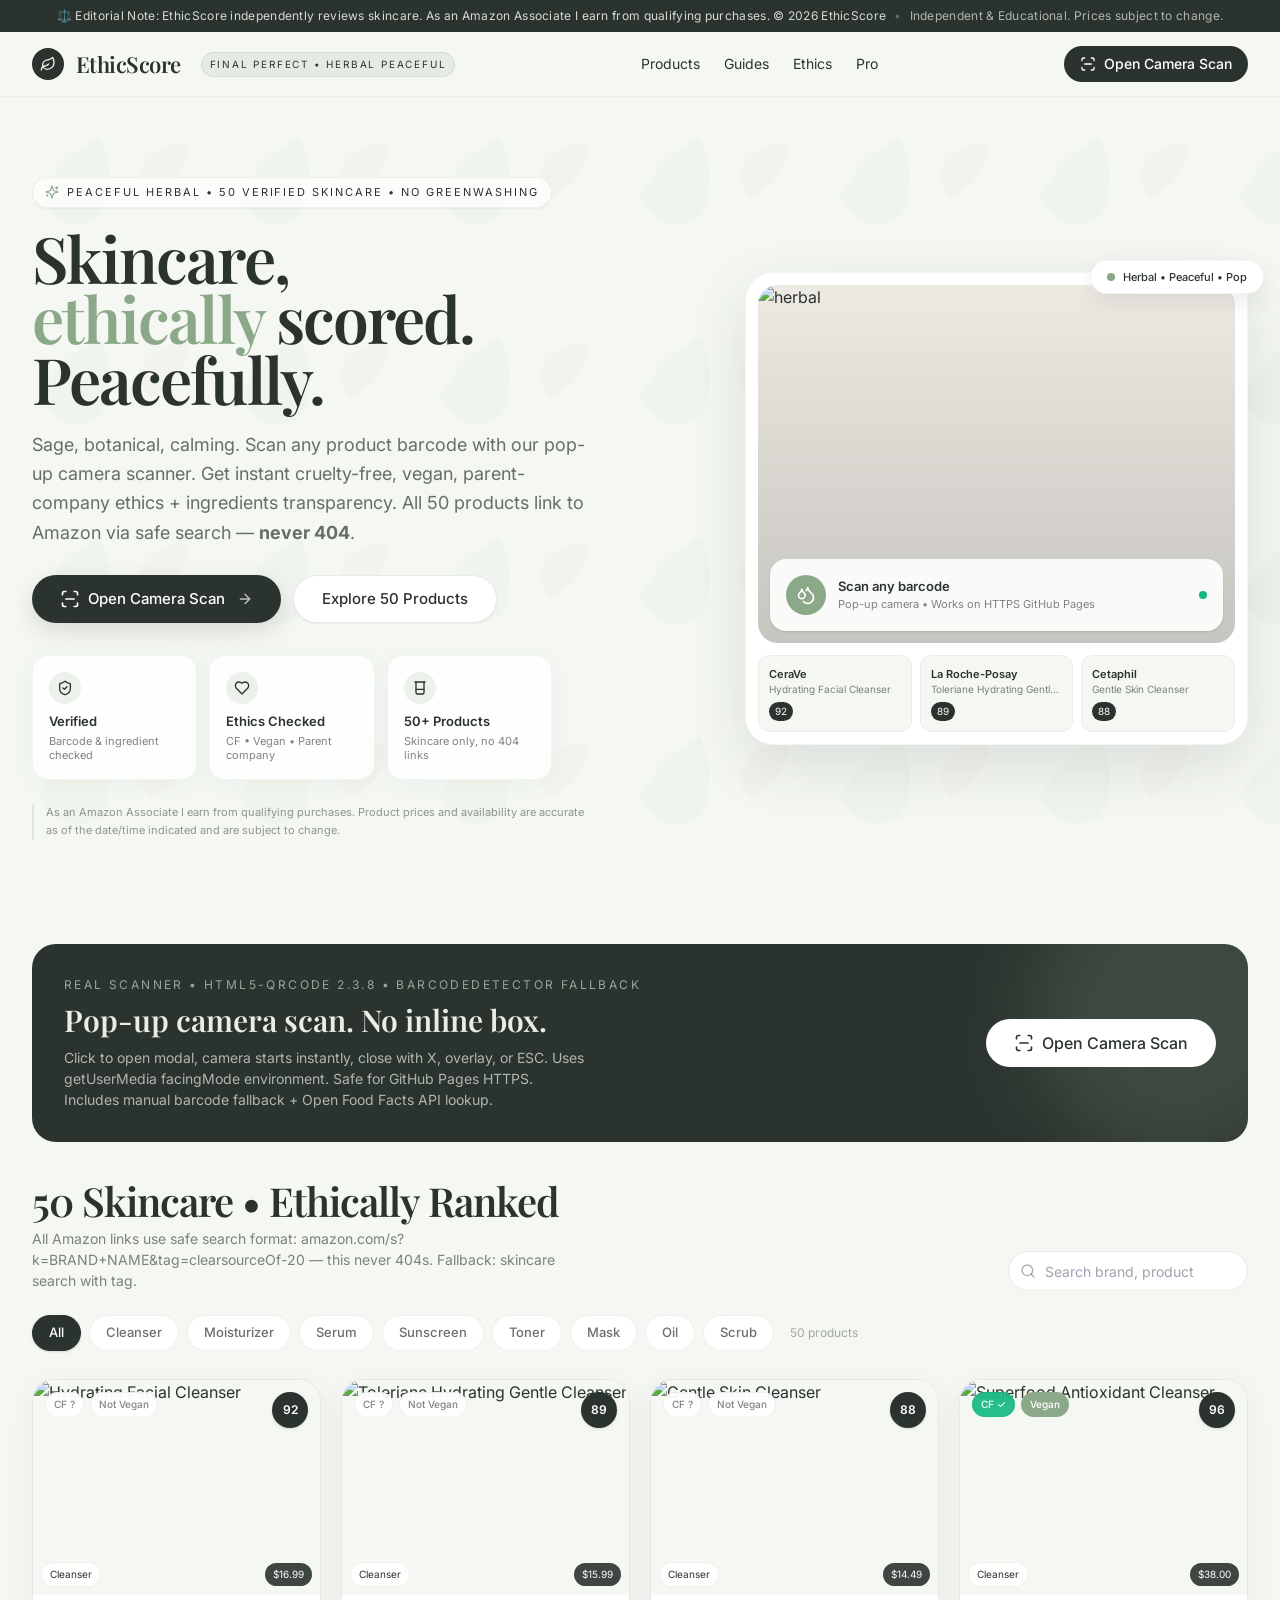
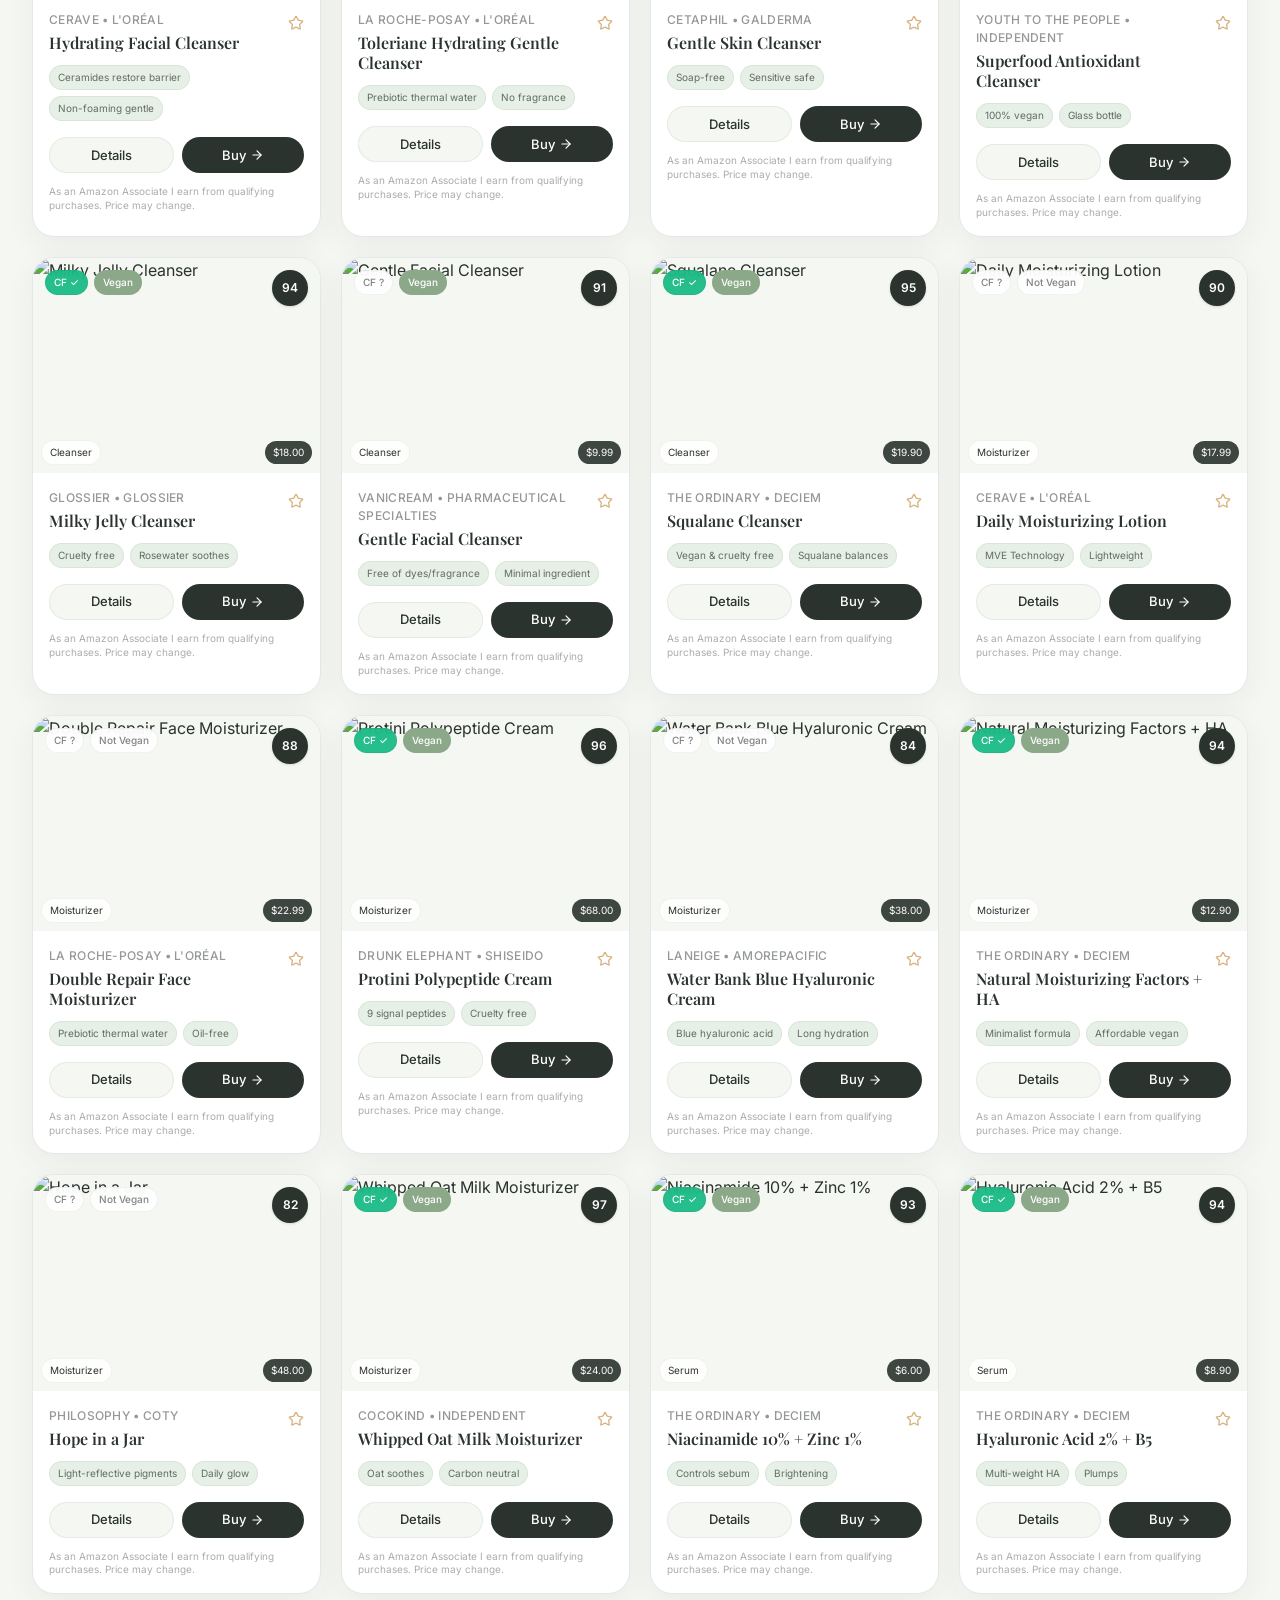
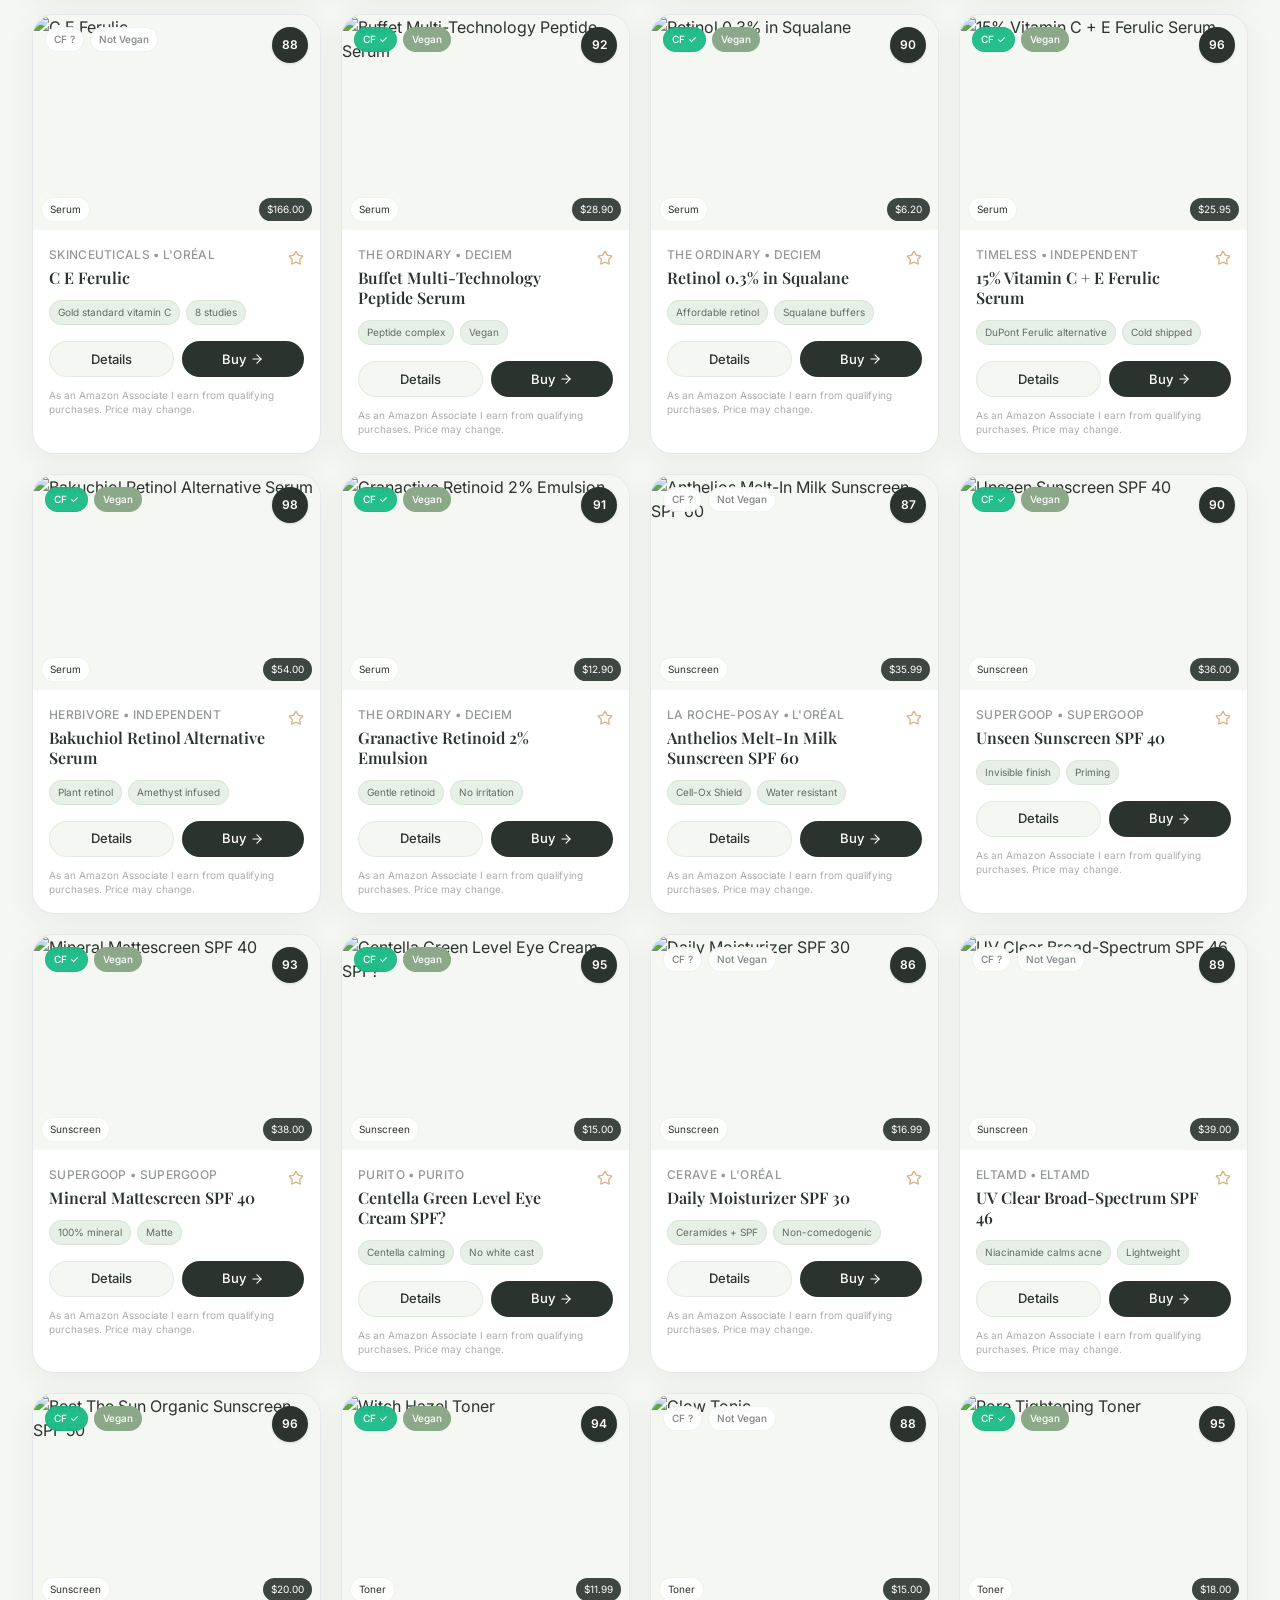
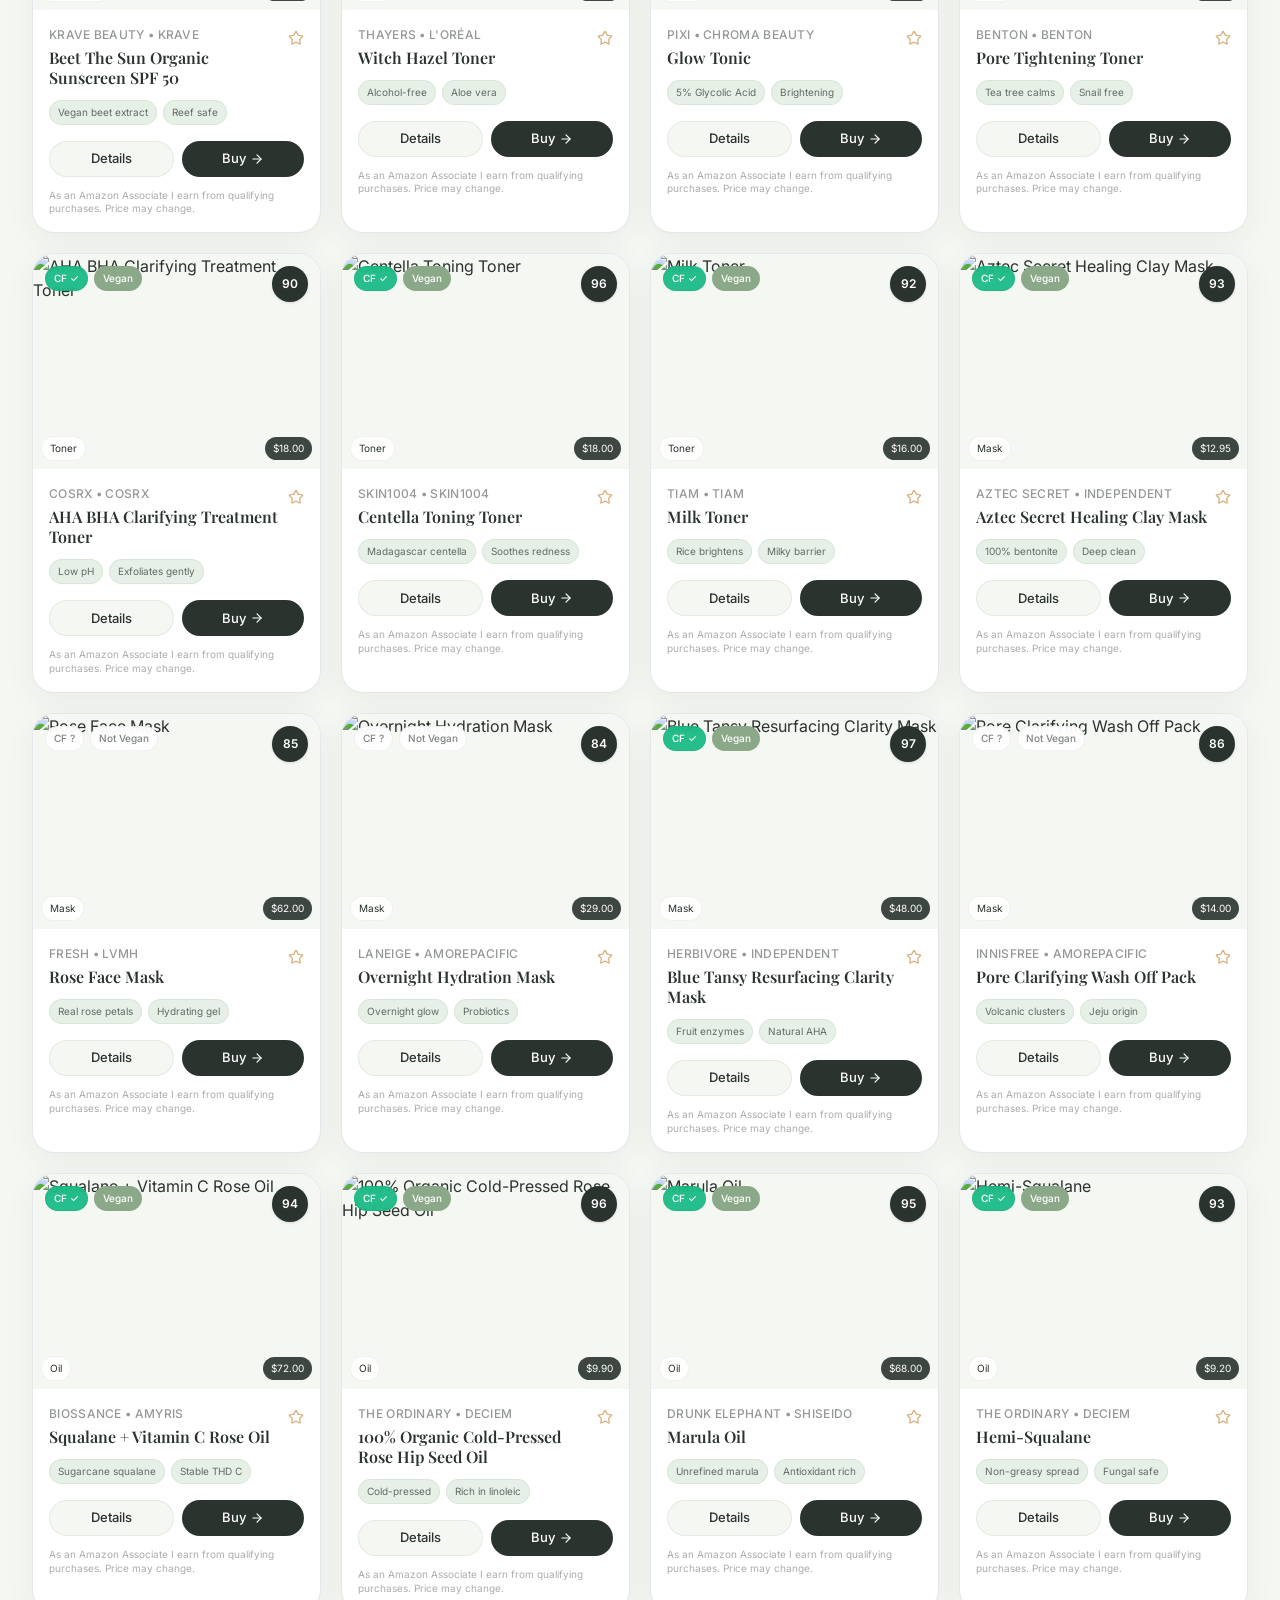
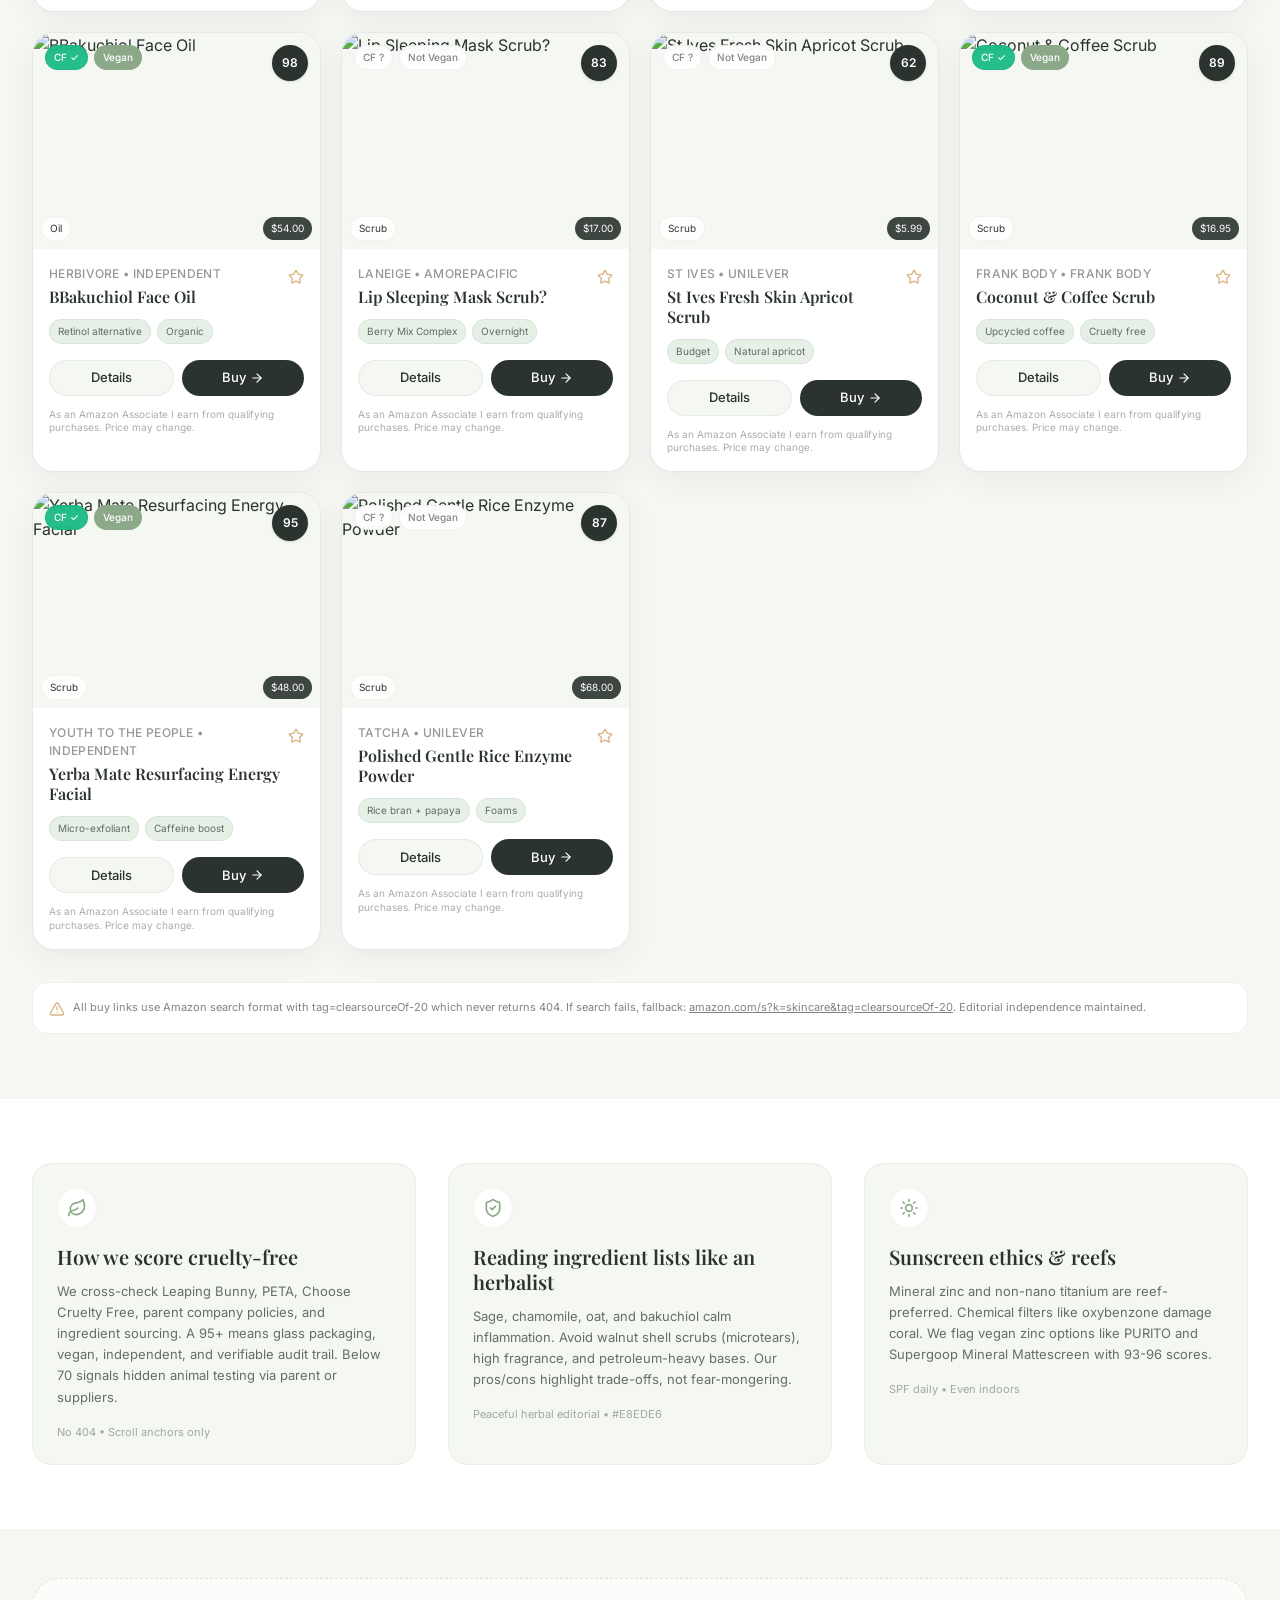
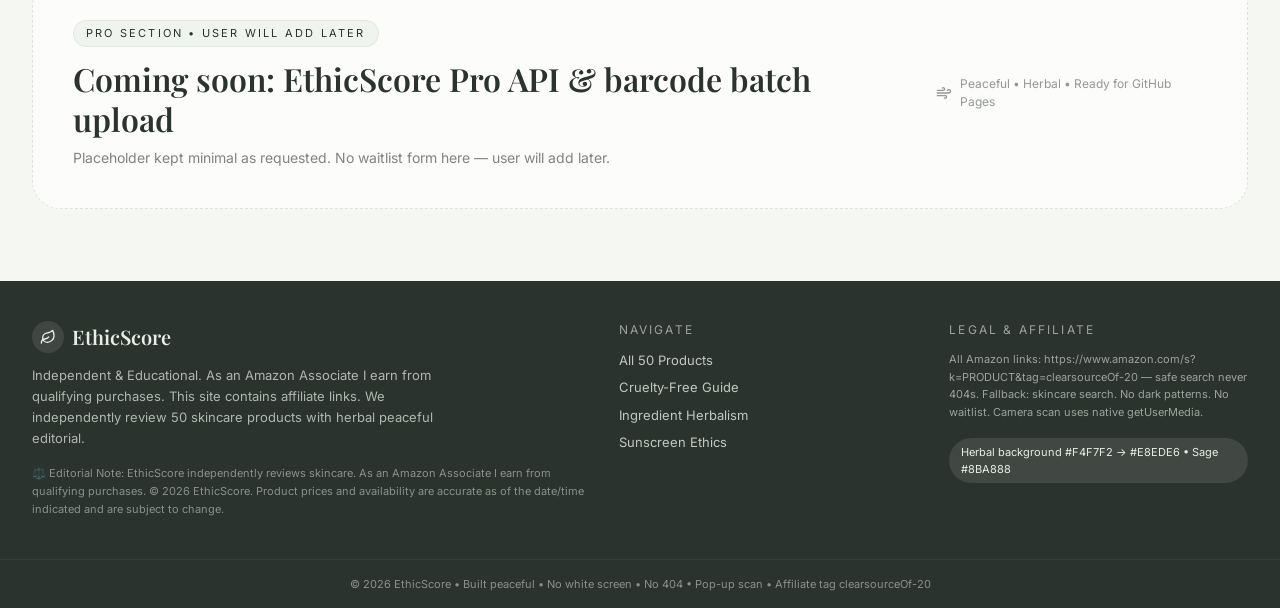
==== index.html @ b8078d1f "index.html" ====
<!DOCTYPE html>
<html lang="en">
<head><style>
@font-face {
  font-family: "Optimistic";
  font-style: normal;
  font-weight: 400 600;
  font-display: swap;
  src: url("/fonts/OptimisticAI_VF_Optimized.woff2") format("woff2");
}
@font-face {
  font-family: "Optimistic Mono";
  font-style: normal;
  font-weight: 400;
  font-display: swap;
  src: url("/fonts/OptimisticMono_W_TextRegular.woff2") format("woff2");
}
:where(html) {
  font-family: "Optimistic", system-ui, sans-serif;
}
:where(code, pre, kbd, samp) {
  font-family: "Optimistic Mono", ui-monospace, monospace;
}
</style>
  <meta charset="UTF-8">
  <meta name="viewport" content="width=device-width, initial-scale=1">
  <title>React Artifact</title>
  <style>*,:after,:before{--tw-border-spacing-x:0;--tw-border-spacing-y:0;--tw-translate-x:0;--tw-translate-y:0;--tw-rotate:0;--tw-skew-x:0;--tw-skew-y:0;--tw-scale-x:1;--tw-scale-y:1;--tw-pan-x: ;--tw-pan-y: ;--tw-pinch-zoom: ;--tw-scroll-snap-strictness:proximity;--tw-gradient-from-position: ;--tw-gradient-via-position: ;--tw-gradient-to-position: ;--tw-ordinal: ;--tw-slashed-zero: ;--tw-numeric-figure: ;--tw-numeric-spacing: ;--tw-numeric-fraction: ;--tw-ring-inset: ;--tw-ring-offset-width:0px;--tw-ring-offset-color:#fff;--tw-ring-color:rgba(59,130,246,.5);--tw-ring-offset-shadow:0 0 #0000;--tw-ring-shadow:0 0 #0000;--tw-shadow:0 0 #0000;--tw-shadow-colored:0 0 #0000;--tw-blur: ;--tw-brightness: ;--tw-contrast: ;--tw-grayscale: ;--tw-hue-rotate: ;--tw-invert: ;--tw-saturate: ;--tw-sepia: ;--tw-drop-shadow: ;--tw-backdrop-blur: ;--tw-backdrop-brightness: ;--tw-backdrop-contrast: ;--tw-backdrop-grayscale: ;--tw-backdrop-hue-rotate: ;--tw-backdrop-invert: ;--tw-backdrop-opacity: ;--tw-backdrop-saturate: ;--tw-backdrop-sepia: ;--tw-contain-size: ;--tw-contain-layout: ;--tw-contain-paint: ;--tw-contain-style: }::backdrop{--tw-border-spacing-x:0;--tw-border-spacing-y:0;--tw-translate-x:0;--tw-translate-y:0;--tw-rotate:0;--tw-skew-x:0;--tw-skew-y:0;--tw-scale-x:1;--tw-scale-y:1;--tw-pan-x: ;--tw-pan-y: ;--tw-pinch-zoom: ;--tw-scroll-snap-strictness:proximity;--tw-gradient-from-position: ;--tw-gradient-via-position: ;--tw-gradient-to-position: ;--tw-ordinal: ;--tw-slashed-zero: ;--tw-numeric-figure: ;--tw-numeric-spacing: ;--tw-numeric-fraction: ;--tw-ring-inset: ;--tw-ring-offset-width:0px;--tw-ring-offset-color:#fff;--tw-ring-color:rgba(59,130,246,.5);--tw-ring-offset-shadow:0 0 #0000;--tw-ring-shadow:0 0 #0000;--tw-shadow:0 0 #0000;--tw-shadow-colored:0 0 #0000;--tw-blur: ;--tw-brightness: ;--tw-contrast: ;--tw-grayscale: ;--tw-hue-rotate: ;--tw-invert: ;--tw-saturate: ;--tw-sepia: ;--tw-drop-shadow: ;--tw-backdrop-blur: ;--tw-backdrop-brightness: ;--tw-backdrop-contrast: ;--tw-backdrop-grayscale: ;--tw-backdrop-hue-rotate: ;--tw-backdrop-invert: ;--tw-backdrop-opacity: ;--tw-backdrop-saturate: ;--tw-backdrop-sepia: ;--tw-contain-size: ;--tw-contain-layout: ;--tw-contain-paint: ;--tw-contain-style: }/*! tailwindcss v3.4.18 | MIT License | https://tailwindcss.com*/*,:after,:before{box-sizing:border-box;border:0 solid #e5e7eb}:after,:before{--tw-content:""}:host,html{line-height:1.5;-webkit-text-size-adjust:100%;-moz-tab-size:4;-o-tab-size:4;tab-size:4;font-family:ui-sans-serif,system-ui,sans-serif,Apple Color Emoji,Segoe UI Emoji,Segoe UI Symbol,Noto Color Emoji;font-feature-settings:normal;font-variation-settings:normal;-webkit-tap-highlight-color:transparent}body{line-height:inherit}hr{height:0;color:inherit;border-top-width:1px}abbr:where([title]){-webkit-text-decoration:underline dotted;text-decoration:underline dotted}h1,h2,h3,h4,h5,h6{font-size:inherit;font-weight:inherit}a{color:inherit;text-decoration:inherit}b,strong{font-weight:bolder}code,kbd,pre,samp{font-family:ui-monospace,SFMono-Regular,Menlo,Monaco,Consolas,Liberation Mono,Courier New,monospace;font-feature-settings:normal;font-variation-settings:normal;font-size:1em}small{font-size:80%}sub,sup{font-size:75%;line-height:0;position:relative;vertical-align:baseline}sub{bottom:-.25em}sup{top:-.5em}table{text-indent:0;border-color:inherit;border-collapse:collapse}button,input,optgroup,select,textarea{font-family:inherit;font-feature-settings:inherit;font-variation-settings:inherit;font-size:100%;font-weight:inherit;line-height:inherit;letter-spacing:inherit;color:inherit;margin:0;padding:0}button,select{text-transform:none}button,input:where([type=button]),input:where([type=reset]),input:where([type=submit]){-webkit-appearance:button;background-color:transparent;background-image:none}:-moz-focusring{outline:auto}:-moz-ui-invalid{box-shadow:none}progress{vertical-align:baseline}::-webkit-inner-spin-button,::-webkit-outer-spin-button{height:auto}[type=search]{-webkit-appearance:textfield;outline-offset:-2px}::-webkit-search-decoration{-webkit-appearance:none}::-webkit-file-upload-button{-webkit-appearance:button;font:inherit}summary{display:list-item}blockquote,dd,dl,figure,h1,h2,h3,h4,h5,h6,hr,p,pre{margin:0}fieldset{margin:0}fieldset,legend{padding:0}menu,ol,ul{list-style:none;margin:0;padding:0}dialog{padding:0}textarea{resize:vertical}input::-moz-placeholder,textarea::-moz-placeholder{opacity:1;color:#9ca3af}input::placeholder,textarea::placeholder{opacity:1;color:#9ca3af}[role=button],button{cursor:pointer}:disabled{cursor:default}audio,canvas,embed,iframe,img,object,svg,video{display:block;vertical-align:middle}img,video{max-width:100%;height:auto}[hidden]:where(:not([hidden=until-found])){display:none}.pointer-events-none{pointer-events:none}.fixed{position:fixed}.absolute{position:absolute}.relative{position:relative}.sticky{position:sticky}.inset-0{inset:0}.inset-6{inset:1.5rem}.-left-32{left:-8rem}.-right-2{right:-.5rem}.-right-20{right:-5rem}.-right-32{right:-8rem}.-top-20{top:-5rem}.-top-3{top:-.75rem}.-top-32{top:-8rem}.bottom-0{bottom:0}.bottom-2{bottom:.5rem}.bottom-3{bottom:.75rem}.bottom-5{bottom:1.25rem}.bottom-6{bottom:1.5rem}.left-1\/2{left:50%}.left-2{left:.5rem}.left-3{left:.75rem}.left-6{left:1.5rem}.left-\[10\%\]{left:10%}.left-\[30\%\]{left:30%}.right-2{right:.5rem}.right-3{right:.75rem}.right-4{right:1rem}.right-6{right:1.5rem}.top-0{top:0}.top-1\/2{top:50%}.top-3{top:.75rem}.top-4{top:1rem}.top-6{top:1.5rem}.top-\[20\%\]{top:20%}.top-\[60\%\]{top:60%}.-z-10{z-index:-10}.z-10{z-index:10}.z-40{z-index:40}.z-\[100\]{z-index:100}.z-\[80\]{z-index:80}.z-\[90\]{z-index:90}.mx-2{margin-left:.5rem;margin-right:.5rem}.mx-auto{margin-left:auto;margin-right:auto}.mb-2{margin-bottom:.5rem}.mb-3{margin-bottom:.75rem}.mb-4{margin-bottom:1rem}.mb-5{margin-bottom:1.25rem}.mb-6{margin-bottom:1.5rem}.mb-7{margin-bottom:1.75rem}.ml-1{margin-left:.25rem}.ml-2{margin-left:.5rem}.ml-auto{margin-left:auto}.mt-0\.5{margin-top:.125rem}.mt-1{margin-top:.25rem}.mt-2{margin-top:.5rem}.mt-3{margin-top:.75rem}.mt-4{margin-top:1rem}.mt-5{margin-top:1.25rem}.mt-6{margin-top:1.5rem}.mt-7{margin-top:1.75rem}.mt-8{margin-top:2rem}.line-clamp-2{overflow:hidden;display:-webkit-box;-webkit-box-orient:vertical;-webkit-line-clamp:2}.block{display:block}.inline-block{display:inline-block}.inline{display:inline}.flex{display:flex}.inline-flex{display:inline-flex}.grid{display:grid}.hidden{display:none}.aspect-\[4\/3\]{aspect-ratio:4/3}.h-10{height:2.5rem}.h-11{height:2.75rem}.h-12{height:3rem}.h-14{height:3.5rem}.h-2{height:.5rem}.h-3{height:.75rem}.h-3\.5{height:.875rem}.h-4{height:1rem}.h-5{height:1.25rem}.h-6{height:1.5rem}.h-8{height:2rem}.h-9{height:2.25rem}.h-\[2px\]{height:2px}.h-\[300px\]{height:300px}.h-\[360px\]{height:360px}.h-\[480px\]{height:480px}.h-\[48px\]{height:48px}.h-\[520px\]{height:520px}.h-\[56px\]{height:56px}.h-\[600px\]{height:600px}.h-\[64px\]{height:64px}.h-\[96px\]{height:96px}.h-full{height:100%}.max-h-\[90vh\]{max-height:90vh}.min-h-screen{min-height:100vh}.w-10{width:2.5rem}.w-14{width:3.5rem}.w-2{width:.5rem}.w-3{width:.75rem}.w-3\.5{width:.875rem}.w-4{width:1rem}.w-5{width:1.25rem}.w-6{width:1.5rem}.w-8{width:2rem}.w-9{width:2.25rem}.w-\[240px\]{width:240px}.w-\[300px\]{width:300px}.w-\[360px\]{width:360px}.w-\[480px\]{width:480px}.w-\[520px\]{width:520px}.w-\[600px\]{width:600px}.w-\[96px\]{width:96px}.w-full{width:100%}.max-w-\[1280px\]{max-width:1280px}.max-w-\[420px\]{max-width:420px}.max-w-\[520px\]{max-width:520px}.max-w-\[560px\]{max-width:560px}.max-w-\[720px\]{max-width:720px}.flex-1{flex:1 1 0%}.flex-shrink-0{flex-shrink:0}.-translate-x-1\/2{--tw-translate-x:-50%}.-translate-x-1\/2,.-translate-y-1\/2{transform:translate(var(--tw-translate-x),var(--tw-translate-y)) rotate(var(--tw-rotate)) skewX(var(--tw-skew-x)) skewY(var(--tw-skew-y)) scaleX(var(--tw-scale-x)) scaleY(var(--tw-scale-y))}.-translate-y-1\/2{--tw-translate-y:-50%}.transform{transform:translate(var(--tw-translate-x),var(--tw-translate-y)) rotate(var(--tw-rotate)) skewX(var(--tw-skew-x)) skewY(var(--tw-skew-y)) scaleX(var(--tw-scale-x)) scaleY(var(--tw-scale-y))}.animate-\[in_\.25s_ease\]{animation:in .25s ease}.animate-\[scan_2s_ease_infinite\]{animation:scan 2s ease infinite}@keyframes pulse{50%{opacity:.5}}.animate-pulse{animation:pulse 2s cubic-bezier(.4,0,.6,1) infinite}.grid-cols-1{grid-template-columns:repeat(1,minmax(0,1fr))}.grid-cols-3{grid-template-columns:repeat(3,minmax(0,1fr))}.flex-col{flex-direction:column}.flex-wrap{flex-wrap:wrap}.items-start{align-items:flex-start}.items-center{align-items:center}.justify-center{justify-content:center}.justify-between{justify-content:space-between}.gap-1{gap:.25rem}.gap-1\.5{gap:.375rem}.gap-2{gap:.5rem}.gap-2\.5{gap:.625rem}.gap-3{gap:.75rem}.gap-4{gap:1rem}.gap-5{gap:1.25rem}.gap-6{gap:1.5rem}.gap-8{gap:2rem}.space-y-1\.5>:not([hidden])~:not([hidden]){--tw-space-y-reverse:0;margin-top:calc(.375rem*(1 - var(--tw-space-y-reverse)));margin-bottom:calc(.375rem*var(--tw-space-y-reverse))}.space-y-2>:not([hidden])~:not([hidden]){--tw-space-y-reverse:0;margin-top:calc(.5rem*(1 - var(--tw-space-y-reverse)));margin-bottom:calc(.5rem*var(--tw-space-y-reverse))}.self-center{align-self:center}.overflow-auto{overflow:auto}.overflow-hidden{overflow:hidden}.overflow-x-hidden{overflow-x:hidden}.truncate{overflow:hidden;text-overflow:ellipsis;white-space:nowrap}.rounded{border-radius:.25rem}.rounded-2xl{border-radius:1rem}.rounded-\[18px\]{border-radius:18px}.rounded-\[20px\]{border-radius:20px}.rounded-\[22px\]{border-radius:22px}.rounded-\[24px\]{border-radius:24px}.rounded-\[28px\]{border-radius:28px}.rounded-full{border-radius:9999px}.rounded-xl{border-radius:.75rem}.rounded-bl-lg{border-bottom-left-radius:.5rem}.rounded-br-lg{border-bottom-right-radius:.5rem}.rounded-tl-lg{border-top-left-radius:.5rem}.rounded-tr-lg{border-top-right-radius:.5rem}.border{border-width:1px}.border-y{border-top-width:1px}.border-b,.border-y{border-bottom-width:1px}.border-b-2{border-bottom-width:2px}.border-l-2{border-left-width:2px}.border-r-2{border-right-width:2px}.border-t{border-top-width:1px}.border-t-2{border-top-width:2px}.border-dashed{border-style:dashed}.border-\[\#2B332E\]{--tw-border-opacity:1;border-color:rgb(43 51 46/var(--tw-border-opacity,1))}.border-\[\#2B332E\]\/10{border-color:rgba(43,51,46,.1)}.border-\[\#8BA888\]\/10{border-color:rgba(139,168,136,.1)}.border-\[\#8BA888\]\/15{border-color:rgba(139,168,136,.15)}.border-\[\#8BA888\]\/20{border-color:rgba(139,168,136,.2)}.border-\[\#8BA888\]\/30{border-color:rgba(139,168,136,.3)}.border-black\/10{border-color:rgba(0,0,0,.1)}.border-black\/5{border-color:rgba(0,0,0,.05)}.border-emerald-200{--tw-border-opacity:1;border-color:rgb(167 243 208/var(--tw-border-opacity,1))}.border-emerald-600\/20{border-color:rgba(5,150,105,.2)}.border-white\/10{border-color:hsla(0,0%,100%,.1)}.border-white\/15{border-color:hsla(0,0%,100%,.15)}.border-white\/60{border-color:hsla(0,0%,100%,.6)}.bg-\[\#1A201C\]\/70{background-color:rgba(26,32,28,.7)}.bg-\[\#2B332E\]{--tw-bg-opacity:1;background-color:rgb(43 51 46/var(--tw-bg-opacity,1))}.bg-\[\#2B332E\]\/60{background-color:rgba(43,51,46,.6)}.bg-\[\#2B332E\]\/90{background-color:rgba(43,51,46,.9)}.bg-\[\#8BA888\]{--tw-bg-opacity:1;background-color:rgb(139 168 136/var(--tw-bg-opacity,1))}.bg-\[\#8BA888\]\/10{background-color:rgba(139,168,136,.1)}.bg-\[\#8BA888\]\/15{background-color:rgba(139,168,136,.15)}.bg-\[\#A8C3A0\]{--tw-bg-opacity:1;background-color:rgb(168 195 160/var(--tw-bg-opacity,1))}.bg-\[\#D9B382\]{--tw-bg-opacity:1;background-color:rgb(217 179 130/var(--tw-bg-opacity,1))}.bg-\[\#E6D5B8\]{--tw-bg-opacity:1;background-color:rgb(230 213 184/var(--tw-bg-opacity,1))}.bg-\[\#E6F0E6\]{--tw-bg-opacity:1;background-color:rgb(230 240 230/var(--tw-bg-opacity,1))}.bg-\[\#EDE9E3\]{--tw-bg-opacity:1;background-color:rgb(237 233 227/var(--tw-bg-opacity,1))}.bg-\[\#F4F7F2\]{--tw-bg-opacity:1;background-color:rgb(244 247 242/var(--tw-bg-opacity,1))}.bg-\[\#F4F7F2\]\/80{background-color:hsla(96,24%,96%,.8)}.bg-\[\#FDFCFB\]{--tw-bg-opacity:1;background-color:rgb(253 252 251/var(--tw-bg-opacity,1))}.bg-emerald-50{--tw-bg-opacity:1;background-color:rgb(236 253 245/var(--tw-bg-opacity,1))}.bg-emerald-500{--tw-bg-opacity:1;background-color:rgb(16 185 129/var(--tw-bg-opacity,1))}.bg-emerald-500\/90{background-color:rgba(16,185,129,.9)}.bg-white{--tw-bg-opacity:1;background-color:rgb(255 255 255/var(--tw-bg-opacity,1))}.bg-white\/10{background-color:hsla(0,0%,100%,.1)}.bg-white\/70{background-color:hsla(0,0%,100%,.7)}.bg-white\/80{background-color:hsla(0,0%,100%,.8)}.bg-white\/85{background-color:hsla(0,0%,100%,.85)}.bg-white\/90{background-color:hsla(0,0%,100%,.9)}.bg-gradient-to-r{background-image:linear-gradient(to right,var(--tw-gradient-stops))}.bg-gradient-to-t{background-image:linear-gradient(to top,var(--tw-gradient-stops))}.from-\[\#2B332E\]\/20{--tw-gradient-from:rgba(43,51,46,.2) var(--tw-gradient-from-position);--tw-gradient-to:rgba(43,51,46,0) var(--tw-gradient-to-position);--tw-gradient-stops:var(--tw-gradient-from),var(--tw-gradient-to)}.from-transparent{--tw-gradient-from:transparent var(--tw-gradient-from-position);--tw-gradient-to:transparent var(--tw-gradient-to-position);--tw-gradient-stops:var(--tw-gradient-from),var(--tw-gradient-to)}.via-\[\#8BA888\]{--tw-gradient-to:rgba(139,168,136,0) var(--tw-gradient-to-position);--tw-gradient-stops:var(--tw-gradient-from),#8ba888 var(--tw-gradient-via-position),var(--tw-gradient-to)}.to-transparent{--tw-gradient-to:transparent var(--tw-gradient-to-position)}.object-cover{-o-object-fit:cover;object-fit:cover}.p-2\.5{padding:.625rem}.p-3{padding:.75rem}.p-3\.5{padding:.875rem}.p-4{padding:1rem}.p-5{padding:1.25rem}.p-6{padding:1.5rem}.p-8{padding:2rem}.px-1{padding-left:.25rem;padding-right:.25rem}.px-1\.5{padding-left:.375rem;padding-right:.375rem}.px-2{padding-left:.5rem;padding-right:.5rem}.px-2\.5{padding-left:.625rem;padding-right:.625rem}.px-3{padding-left:.75rem;padding-right:.75rem}.px-4{padding-left:1rem;padding-right:1rem}.px-5{padding-left:1.25rem;padding-right:1.25rem}.px-6{padding-left:1.5rem;padding-right:1.5rem}.px-7{padding-left:1.75rem;padding-right:1.75rem}.py-0\.5{padding-top:.125rem;padding-bottom:.125rem}.py-1{padding-top:.25rem;padding-bottom:.25rem}.py-1\.5{padding-top:.375rem;padding-bottom:.375rem}.py-10{padding-top:2.5rem;padding-bottom:2.5rem}.py-12{padding-top:3rem;padding-bottom:3rem}.py-2{padding-top:.5rem;padding-bottom:.5rem}.py-4{padding-top:1rem;padding-bottom:1rem}.py-8{padding-top:2rem;padding-bottom:2rem}.pb-12{padding-bottom:3rem}.pb-16{padding-bottom:4rem}.pl-3{padding-left:.75rem}.pl-9{padding-left:2.25rem}.pr-4{padding-right:1rem}.pt-12{padding-top:3rem}.text-center{text-align:center}.font-mono{font-family:ui-monospace,SFMono-Regular,Menlo,Monaco,Consolas,Liberation Mono,Courier New,monospace}.text-\[10px\]{font-size:10px}.text-\[11px\]{font-size:11px}.text-\[12px\]{font-size:12px}.text-\[13px\]{font-size:13px}.text-\[14px\]{font-size:14px}.text-\[15px\]{font-size:15px}.text-\[16px\]{font-size:16px}.text-\[20px\]{font-size:20px}.text-\[22px\]{font-size:22px}.text-\[24px\]{font-size:24px}.text-\[26px\]{font-size:26px}.text-\[32px\]{font-size:32px}.text-\[42px\]{font-size:42px}.text-sm{font-size:.875rem;line-height:1.25rem}.font-medium{font-weight:500}.font-semibold{font-weight:600}.uppercase{text-transform:uppercase}.leading-\[0\.95\]{line-height:.95}.leading-none{line-height:1}.leading-relaxed{line-height:1.625}.leading-snug{line-height:1.375}.leading-tight{line-height:1.25}.tracking-\[-0\.03em\]{letter-spacing:-.03em}.tracking-\[0\.18em\]{letter-spacing:.18em}.tracking-\[0\.2em\]{letter-spacing:.2em}.tracking-tight{letter-spacing:-.025em}.tracking-wide{letter-spacing:.025em}.text-\[\#2B332E\]{--tw-text-opacity:1;color:rgb(43 51 46/var(--tw-text-opacity,1))}.text-\[\#2B332E\]\/40{color:rgba(43,51,46,.4)}.text-\[\#2B332E\]\/50{color:rgba(43,51,46,.5)}.text-\[\#2B332E\]\/60{color:rgba(43,51,46,.6)}.text-\[\#2B332E\]\/70{color:rgba(43,51,46,.7)}.text-\[\#8BA888\]{--tw-text-opacity:1;color:rgb(139 168 136/var(--tw-text-opacity,1))}.text-\[\#D9B382\]{--tw-text-opacity:1;color:rgb(217 179 130/var(--tw-text-opacity,1))}.text-\[\#E8EDE6\]{--tw-text-opacity:1;color:rgb(232 237 230/var(--tw-text-opacity,1))}.text-emerald-600{--tw-text-opacity:1;color:rgb(5 150 105/var(--tw-text-opacity,1))}.text-emerald-800{--tw-text-opacity:1;color:rgb(6 95 70/var(--tw-text-opacity,1))}.text-white{--tw-text-opacity:1;color:rgb(255 255 255/var(--tw-text-opacity,1))}.text-white\/60{color:hsla(0,0%,100%,.6)}.underline{text-decoration-line:underline}.opacity-20{opacity:.2}.opacity-30{opacity:.3}.opacity-50{opacity:.5}.opacity-60{opacity:.6}.opacity-70{opacity:.7}.opacity-80{opacity:.8}.opacity-90{opacity:.9}.opacity-\[0\.05\]{opacity:.05}.opacity-\[0\.06\]{opacity:.06}.opacity-\[0\.07\]{opacity:.07}.opacity-\[0\.08\]{opacity:.08}.shadow{--tw-shadow:0 1px 3px 0 rgba(0,0,0,.1),0 1px 2px -1px rgba(0,0,0,.1);--tw-shadow-colored:0 1px 3px 0 var(--tw-shadow-color),0 1px 2px -1px var(--tw-shadow-color)}.shadow,.shadow-\[0_20px_60px_rgba\(43\2c 51\2c 46\2c 0\.12\)\]{box-shadow:var(--tw-ring-offset-shadow,0 0 #0000),var(--tw-ring-shadow,0 0 #0000),var(--tw-shadow)}.shadow-\[0_20px_60px_rgba\(43\2c 51\2c 46\2c 0\.12\)\]{--tw-shadow:0 20px 60px rgba(43,51,46,.12);--tw-shadow-colored:0 20px 60px var(--tw-shadow-color)}.shadow-\[0_24px_80px_rgba\(0\2c 0\2c 0\2c 0\.25\)\]{--tw-shadow:0 24px 80px rgba(0,0,0,.25);--tw-shadow-colored:0 24px 80px var(--tw-shadow-color);box-shadow:var(--tw-ring-offset-shadow,0 0 #0000),var(--tw-ring-shadow,0 0 #0000),var(--tw-shadow)}.shadow-\[0_30px_90px_rgba\(0\2c 0\2c 0\2c 0\.35\)\]{--tw-shadow:0 30px 90px rgba(0,0,0,.35);--tw-shadow-colored:0 30px 90px var(--tw-shadow-color);box-shadow:var(--tw-ring-offset-shadow,0 0 #0000),var(--tw-ring-shadow,0 0 #0000),var(--tw-shadow)}.shadow-\[0_4px_20px_rgba\(139\2c 168\2c 136\2c 0\.08\)\]{--tw-shadow:0 4px 20px rgba(139,168,136,.08);--tw-shadow-colored:0 4px 20px var(--tw-shadow-color);box-shadow:var(--tw-ring-offset-shadow,0 0 #0000),var(--tw-ring-shadow,0 0 #0000),var(--tw-shadow)}.shadow-\[0_8px_24px_rgba\(0\2c 0\2c 0\2c 0\.08\)\]{--tw-shadow:0 8px 24px rgba(0,0,0,.08);--tw-shadow-colored:0 8px 24px var(--tw-shadow-color);box-shadow:var(--tw-ring-offset-shadow,0 0 #0000),var(--tw-ring-shadow,0 0 #0000),var(--tw-shadow)}.shadow-\[0_8px_24px_rgba\(0\2c 0\2c 0\2c 0\.12\)\]{--tw-shadow:0 8px 24px rgba(0,0,0,.12);--tw-shadow-colored:0 8px 24px var(--tw-shadow-color);box-shadow:var(--tw-ring-offset-shadow,0 0 #0000),var(--tw-ring-shadow,0 0 #0000),var(--tw-shadow)}.shadow-\[0_8px_24px_rgba\(0\2c 0\2c 0\2c 0\.2\)\]{--tw-shadow:0 8px 24px rgba(0,0,0,.2);--tw-shadow-colored:0 8px 24px var(--tw-shadow-color);box-shadow:var(--tw-ring-offset-shadow,0 0 #0000),var(--tw-ring-shadow,0 0 #0000),var(--tw-shadow)}.shadow-\[0_8px_30px_rgba\(43\2c 51\2c 46\2c 0\.06\)\]{--tw-shadow:0 8px 30px rgba(43,51,46,.06);--tw-shadow-colored:0 8px 30px var(--tw-shadow-color)}.shadow-\[0_8px_30px_rgba\(43\2c 51\2c 46\2c 0\.06\)\],.shadow-sm{box-shadow:var(--tw-ring-offset-shadow,0 0 #0000),var(--tw-ring-shadow,0 0 #0000),var(--tw-shadow)}.shadow-sm{--tw-shadow:0 1px 2px 0 rgba(0,0,0,.05);--tw-shadow-colored:0 1px 2px 0 var(--tw-shadow-color)}.blur{--tw-blur:blur(8px)}.blur,.blur-\[100px\]{filter:var(--tw-blur) var(--tw-brightness) var(--tw-contrast) var(--tw-grayscale) var(--tw-hue-rotate) var(--tw-invert) var(--tw-saturate) var(--tw-sepia) var(--tw-drop-shadow)}.blur-\[100px\]{--tw-blur:blur(100px)}.blur-\[40px\]{--tw-blur:blur(40px)}.blur-\[40px\],.blur-\[70px\]{filter:var(--tw-blur) var(--tw-brightness) var(--tw-contrast) var(--tw-grayscale) var(--tw-hue-rotate) var(--tw-invert) var(--tw-saturate) var(--tw-sepia) var(--tw-drop-shadow)}.blur-\[70px\]{--tw-blur:blur(70px)}.blur-\[80px\]{--tw-blur:blur(80px)}.blur-\[80px\],.blur-\[90px\]{filter:var(--tw-blur) var(--tw-brightness) var(--tw-contrast) var(--tw-grayscale) var(--tw-hue-rotate) var(--tw-invert) var(--tw-saturate) var(--tw-sepia) var(--tw-drop-shadow)}.blur-\[90px\]{--tw-blur:blur(90px)}.filter{filter:var(--tw-blur) var(--tw-brightness) var(--tw-contrast) var(--tw-grayscale) var(--tw-hue-rotate) var(--tw-invert) var(--tw-saturate) var(--tw-sepia) var(--tw-drop-shadow)}.backdrop-blur{--tw-backdrop-blur:blur(8px)}.backdrop-blur,.backdrop-blur-\[6px\]{backdrop-filter:var(--tw-backdrop-blur) var(--tw-backdrop-brightness) var(--tw-backdrop-contrast) var(--tw-backdrop-grayscale) var(--tw-backdrop-hue-rotate) var(--tw-backdrop-invert) var(--tw-backdrop-opacity) var(--tw-backdrop-saturate) var(--tw-backdrop-sepia)}.backdrop-blur-\[6px\]{--tw-backdrop-blur:blur(6px)}.backdrop-blur-\[8px\]{--tw-backdrop-blur:blur(8px)}.backdrop-blur-\[8px\],.backdrop-blur-xl{backdrop-filter:var(--tw-backdrop-blur) var(--tw-backdrop-brightness) var(--tw-backdrop-contrast) var(--tw-backdrop-grayscale) var(--tw-backdrop-hue-rotate) var(--tw-backdrop-invert) var(--tw-backdrop-opacity) var(--tw-backdrop-saturate) var(--tw-backdrop-sepia)}.backdrop-blur-xl{--tw-backdrop-blur:blur(24px)}.transition{transition-property:color,background-color,border-color,text-decoration-color,fill,stroke,opacity,box-shadow,transform,filter,backdrop-filter;transition-timing-function:cubic-bezier(.4,0,.2,1);transition-duration:.15s}.transition-all{transition-property:all;transition-timing-function:cubic-bezier(.4,0,.2,1);transition-duration:.15s}.duration-300{transition-duration:.3s}.duration-500{transition-duration:.5s}#root,body,html{min-height:100%}body{margin:0;font-family:Inter,ui-sans-serif,system-ui,-apple-system,BlinkMacSystemFont,Segoe UI,sans-serif}[role=button]:not([aria-disabled=true]),button:not(:disabled),label[for],select:not(:disabled),summary{cursor:pointer}.selection\:bg-\[\#8BA888\]\/30 ::-moz-selection{background-color:rgba(139,168,136,.3)}.selection\:bg-\[\#8BA888\]\/30 ::selection{background-color:rgba(139,168,136,.3)}.selection\:bg-\[\#8BA888\]\/30::-moz-selection{background-color:rgba(139,168,136,.3)}.selection\:bg-\[\#8BA888\]\/30::selection{background-color:rgba(139,168,136,.3)}.hover\:translate-y-\[-1px\]:hover{--tw-translate-y:-1px}.hover\:translate-y-\[-1px\]:hover,.hover\:translate-y-\[-3px\]:hover{transform:translate(var(--tw-translate-x),var(--tw-translate-y)) rotate(var(--tw-rotate)) skewX(var(--tw-skew-x)) skewY(var(--tw-skew-y)) scaleX(var(--tw-scale-x)) scaleY(var(--tw-scale-y))}.hover\:translate-y-\[-3px\]:hover{--tw-translate-y:-3px}.hover\:bg-\[\#2B332E\]:hover{--tw-bg-opacity:1;background-color:rgb(43 51 46/var(--tw-bg-opacity,1))}.hover\:bg-\[\#E8EDE6\]:hover{--tw-bg-opacity:1;background-color:rgb(232 237 230/var(--tw-bg-opacity,1))}.hover\:bg-\[\#F9F6F1\]:hover{--tw-bg-opacity:1;background-color:rgb(249 246 241/var(--tw-bg-opacity,1))}.hover\:bg-black:hover{--tw-bg-opacity:1;background-color:rgb(0 0 0/var(--tw-bg-opacity,1))}.hover\:text-white:hover{--tw-text-opacity:1;color:rgb(255 255 255/var(--tw-text-opacity,1))}.hover\:opacity-100:hover{opacity:1}.hover\:opacity-60:hover{opacity:.6}.hover\:shadow-\[0_16px_40px_rgba\(43\2c 51\2c 46\2c 0\.12\)\]:hover{--tw-shadow:0 16px 40px rgba(43,51,46,.12);--tw-shadow-colored:0 16px 40px var(--tw-shadow-color);box-shadow:var(--tw-ring-offset-shadow,0 0 #0000),var(--tw-ring-shadow,0 0 #0000),var(--tw-shadow)}.focus\:outline-none:focus{outline:2px solid transparent;outline-offset:2px}.focus\:ring-2:focus{--tw-ring-offset-shadow:var(--tw-ring-inset) 0 0 0 var(--tw-ring-offset-width) var(--tw-ring-offset-color);--tw-ring-shadow:var(--tw-ring-inset) 0 0 0 calc(2px + var(--tw-ring-offset-width)) var(--tw-ring-color);box-shadow:var(--tw-ring-offset-shadow),var(--tw-ring-shadow),var(--tw-shadow,0 0 #0000)}.focus\:ring-\[\#8BA888\]\/30:focus{--tw-ring-color:rgba(139,168,136,.3)}.group:hover .group-hover\:scale-\[1\.03\]{--tw-scale-x:1.03;--tw-scale-y:1.03;transform:translate(var(--tw-translate-x),var(--tw-translate-y)) rotate(var(--tw-rotate)) skewX(var(--tw-skew-x)) skewY(var(--tw-skew-y)) scaleX(var(--tw-scale-x)) scaleY(var(--tw-scale-y))}@media (min-width:640px){.sm\:grid-cols-2{grid-template-columns:repeat(2,minmax(0,1fr))}}@media (min-width:768px){.md\:-right-4{right:-1rem}.md\:inline{display:inline}.md\:flex{display:flex}.md\:inline-flex{display:inline-flex}.md\:grid-cols-2{grid-template-columns:repeat(2,minmax(0,1fr))}.md\:grid-cols-3{grid-template-columns:repeat(3,minmax(0,1fr))}.md\:grid-cols-\[1\.15fr_0\.85fr\]{grid-template-columns:1.15fr .85fr}.md\:grid-cols-\[1\.3fr_0\.7fr_0\.7fr\]{grid-template-columns:1.3fr .7fr .7fr}.md\:flex-row{flex-direction:row}.md\:items-end{align-items:flex-end}.md\:items-center{align-items:center}.md\:p-10{padding:2.5rem}.md\:p-8{padding:2rem}.md\:px-8{padding-left:2rem;padding-right:2rem}.md\:py-10{padding-top:2.5rem;padding-bottom:2.5rem}.md\:py-16{padding-top:4rem}.md\:pb-16,.md\:py-16{padding-bottom:4rem}.md\:pt-20{padding-top:5rem}.md\:text-\[18px\]{font-size:18px}.md\:text-\[30px\]{font-size:30px}.md\:text-\[32px\]{font-size:32px}.md\:text-\[40px\]{font-size:40px}.md\:text-\[64px\]{font-size:64px}.md\:text-xs{font-size:.75rem;line-height:1rem}}@media (min-width:1024px){.lg\:grid-cols-3{grid-template-columns:repeat(3,minmax(0,1fr))}}@media (min-width:1280px){.xl\:grid-cols-4{grid-template-columns:repeat(4,minmax(0,1fr))}}</style>
</head>
<body>
  <div id="root"></div>
  
  <script type="module">var dc=Object.create;var{getPrototypeOf:pc,defineProperty:ql,getOwnPropertyNames:vc}=Object;var hc=Object.prototype.hasOwnProperty;var Qe=(e,t,n)=>{n=e!=null?dc(pc(e)):{};let r=t||!e||!e.__esModule?ql(n,"default",{value:e,enumerable:!0}):n;for(let l of vc(e))if(!hc.call(r,l))ql(r,l,{get:()=>e[l],enumerable:!0});return r};var zr=(e,t)=>()=>(t||e((t={exports:{}}).exports,t),t.exports);var mc=(e,t)=>{for(var n in t)ql(e,n,{get:t[n],enumerable:!0,configurable:!0,set:(r)=>t[n]=()=>r})};var yc=(e,t)=>()=>(e&&(t=e(e=0)),t);var kt=zr((Dc)=>{var kn=Symbol.for("react.element"),gc=Symbol.for("react.portal"),wc=Symbol.for("react.fragment"),Sc=Symbol.for("react.strict_mode"),Ec=Symbol.for("react.profiler"),kc=Symbol.for("react.provider"),Cc=Symbol.for("react.context"),_c=Symbol.for("react.forward_ref"),Nc=Symbol.for("react.suspense"),zc=Symbol.for("react.memo"),Pc=Symbol.for("react.lazy"),Eo=Symbol.iterator;function Tc(e){if(e===null||typeof e!=="object")return null;return e=Eo&&e[Eo]||e["@@iterator"],typeof e==="function"?e:null}var _o={isMounted:function(){return!1},enqueueForceUpdate:function(){},enqueueReplaceState:function(){},enqueueSetState:function(){}},No=Object.assign,zo={};function Ht(e,t,n){this.props=e,this.context=t,this.refs=zo,this.updater=n||_o}Ht.prototype.isReactComponent={};Ht.prototype.setState=function(e,t){if(typeof e!=="object"&&typeof e!=="function"&&e!=null)throw Error("setState(...): takes an object of state variables to update or a function which returns an object of state variables.");this.updater.enqueueSetState(this,e,t,"setState")};Ht.prototype.forceUpdate=function(e){this.updater.enqueueForceUpdate(this,e,"forceUpdate")};function Po(){}Po.prototype=Ht.prototype;function bl(e,t,n){this.props=e,this.context=t,this.refs=zo,this.updater=n||_o}var eu=bl.prototype=new Po;eu.constructor=bl;No(eu,Ht.prototype);eu.isPureReactComponent=!0;var ko=Array.isArray,To=Object.prototype.hasOwnProperty,tu={current:null},Fo={key:!0,ref:!0,__self:!0,__source:!0};function Mo(e,t,n){var r,l={},u=null,i=null;if(t!=null)for(r in t.ref!==void 0&&(i=t.ref),t.key!==void 0&&(u=""+t.key),t)To.call(t,r)&&!Fo.hasOwnProperty(r)&&(l[r]=t[r]);var o=arguments.length-2;if(o===1)l.children=n;else if(1<o){for(var a=Array(o),c=0;c<o;c++)a[c]=arguments[c+2];l.children=a}if(e&&e.defaultProps)for(r in o=e.defaultProps,o)l[r]===void 0&&(l[r]=o[r]);return{$$typeof:kn,type:e,key:u,ref:i,props:l,_owner:tu.current}}function Fc(e,t){return{$$typeof:kn,type:e.type,key:t,ref:e.ref,props:e.props,_owner:e._owner}}function nu(e){return typeof e==="object"&&e!==null&&e.$$typeof===kn}function Mc(e){var t={"=":"=0",":":"=2"};return"$"+e.replace(/[=:]/g,function(n){return t[n]})}var Co=/\/+/g;function jl(e,t){return typeof e==="object"&&e!==null&&e.key!=null?Mc(""+e.key):t.toString(36)}function Tr(e,t,n,r,l){var u=typeof e;if(u==="undefined"||u==="boolean")e=null;var i=!1;if(e===null)i=!0;else switch(u){case"string":case"number":i=!0;break;case"object":switch(e.$$typeof){case kn:case gc:i=!0}}if(i)return i=e,l=l(i),e=r===""?"."+jl(i,0):r,ko(l)?(n="",e!=null&&(n=e.replace(Co,"$&/")+"/"),Tr(l,t,n,"",function(c){return c})):l!=null&&(nu(l)&&(l=Fc(l,n+(!l.key||i&&i.key===l.key?"":(""+l.key).replace(Co,"$&/")+"/")+e)),t.push(l)),1;if(i=0,r=r===""?".":r+":",ko(e))for(var o=0;o<e.length;o++){u=e[o];var a=r+jl(u,o);i+=Tr(u,t,n,a,l)}else if(a=Tc(e),typeof a==="function")for(e=a.call(e),o=0;!(u=e.next()).done;)u=u.value,a=r+jl(u,o++),i+=Tr(u,t,n,a,l);else if(u==="object")throw t=String(e),Error("Objects are not valid as a React child (found: "+(t==="[object Object]"?"object with keys {"+Object.keys(e).join(", ")+"}":t)+"). If you meant to render a collection of children, use an array instead.");return i}function Pr(e,t,n){if(e==null)return e;var r=[],l=0;return Tr(e,r,"","",function(u){return t.call(n,u,l++)}),r}function Oc(e){if(e._status===-1){var t=e._result;t=t(),t.then(function(n){if(e._status===0||e._status===-1)e._status=1,e._result=n},function(n){if(e._status===0||e._status===-1)e._status=2,e._result=n}),e._status===-1&&(e._status=0,e._result=t)}if(e._status===1)return e._result.default;throw e._result}var ie={current:null},Fr={transition:null},Ic={ReactCurrentDispatcher:ie,ReactCurrentBatchConfig:Fr,ReactCurrentOwner:tu};function Oo(){throw Error("act(...) is not supported in production builds of React.")}Dc.Children={map:Pr,forEach:function(e,t,n){Pr(e,function(){t.apply(this,arguments)},n)},count:function(e){var t=0;return Pr(e,function(){t++}),t},toArray:function(e){return Pr(e,function(t){return t})||[]},only:function(e){if(!nu(e))throw Error("React.Children.only expected to receive a single React element child.");return e}};Dc.Component=Ht;Dc.Fragment=wc;Dc.Profiler=Ec;Dc.PureComponent=bl;Dc.StrictMode=Sc;Dc.Suspense=Nc;Dc.__SECRET_INTERNALS_DO_NOT_USE_OR_YOU_WILL_BE_FIRED=Ic;Dc.act=Oo;Dc.cloneElement=function(e,t,n){if(e===null||e===void 0)throw Error("React.cloneElement(...): The argument must be a React element, but you passed "+e+".");var r=No({},e.props),l=e.key,u=e.ref,i=e._owner;if(t!=null){if(t.ref!==void 0&&(u=t.ref,i=tu.current),t.key!==void 0&&(l=""+t.key),e.type&&e.type.defaultProps)var o=e.type.defaultProps;for(a in t)To.call(t,a)&&!Fo.hasOwnProperty(a)&&(r[a]=t[a]===void 0&&o!==void 0?o[a]:t[a])}var a=arguments.length-2;if(a===1)r.children=n;else if(1<a){o=Array(a);for(var c=0;c<a;c++)o[c]=arguments[c+2];r.children=o}return{$$typeof:kn,type:e.type,key:l,ref:u,props:r,_owner:i}};Dc.createContext=function(e){return e={$$typeof:Cc,_currentValue:e,_currentValue2:e,_threadCount:0,Provider:null,Consumer:null,_defaultValue:null,_globalName:null},e.Provider={$$typeof:kc,_context:e},e.Consumer=e};Dc.createElement=Mo;Dc.createFactory=function(e){var t=Mo.bind(null,e);return t.type=e,t};Dc.createRef=function(){return{current:null}};Dc.forwardRef=function(e){return{$$typeof:_c,render:e}};Dc.isValidElement=nu;Dc.lazy=function(e){return{$$typeof:Pc,_payload:{_status:-1,_result:e},_init:Oc}};Dc.memo=function(e,t){return{$$typeof:zc,type:e,compare:t===void 0?null:t}};Dc.startTransition=function(e){var t=Fr.transition;Fr.transition={};try{e()}finally{Fr.transition=t}};Dc.unstable_act=Oo;Dc.useCallback=function(e,t){return ie.current.useCallback(e,t)};Dc.useContext=function(e){return ie.current.useContext(e)};Dc.useDebugValue=function(){};Dc.useDeferredValue=function(e){return ie.current.useDeferredValue(e)};Dc.useEffect=function(e,t){return ie.current.useEffect(e,t)};Dc.useId=function(){return ie.current.useId()};Dc.useImperativeHandle=function(e,t,n){return ie.current.useImperativeHandle(e,t,n)};Dc.useInsertionEffect=function(e,t){return ie.current.useInsertionEffect(e,t)};Dc.useLayoutEffect=function(e,t){return ie.current.useLayoutEffect(e,t)};Dc.useMemo=function(e,t){return ie.current.useMemo(e,t)};Dc.useReducer=function(e,t,n){return ie.current.useReducer(e,t,n)};Dc.useRef=function(e){return ie.current.useRef(e)};Dc.useState=function(e){return ie.current.useState(e)};Dc.useSyncExternalStore=function(e,t,n){return ie.current.useSyncExternalStore(e,t,n)};Dc.useTransition=function(){return ie.current.useTransition()};Dc.version="18.3.1"});var Vo=zr((yd)=>{function lu(e,t){var n=e.length;e.push(t);e:for(;0<n;){var r=n-1>>>1,l=e[r];if(0<Mr(l,t))e[r]=t,e[n]=l,n=r;else break e}}function ze(e){return e.length===0?null:e[0]}function Rr(e){if(e.length===0)return null;var t=e[0],n=e.pop();if(n!==t){e[0]=n;e:for(var r=0,l=e.length,u=l>>>1;r<u;){var i=2*(r+1)-1,o=e[i],a=i+1,c=e[a];if(0>Mr(o,n))a<l&&0>Mr(c,o)?(e[r]=c,e[a]=n,r=a):(e[r]=o,e[i]=n,r=i);else if(a<l&&0>Mr(c,n))e[r]=c,e[a]=n,r=a;else break e}}return t}function Mr(e,t){var n=e.sortIndex-t.sortIndex;return n!==0?n:e.id-t.id}if(typeof performance==="object"&&typeof performance.now==="function")uu=performance,yd.unstable_now=function(){return uu.now()};else Or=Date,iu=Or.now(),yd.unstable_now=function(){return Or.now()-iu};var uu,Or,iu,Re=[],je=[],md=1,we=null,b=3,Lr=!1,Ct=!1,_n=!1,Do=typeof setTimeout==="function"?setTimeout:null,Ro=typeof clearTimeout==="function"?clearTimeout:null,Io=typeof setImmediate<"u"?setImmediate:null;typeof navigator<"u"&&navigator.scheduling!==void 0&&navigator.scheduling.isInputPending!==void 0&&navigator.scheduling.isInputPending.bind(navigator.scheduling);function ou(e){for(var t=ze(je);t!==null;){if(t.callback===null)Rr(je);else if(t.startTime<=e)Rr(je),t.sortIndex=t.expirationTime,lu(Re,t);else break;t=ze(je)}}function su(e){if(_n=!1,ou(e),!Ct)if(ze(Re)!==null)Ct=!0,cu(fu);else{var t=ze(je);t!==null&&du(su,t.startTime-e)}}function fu(e,t){Ct=!1,_n&&(_n=!1,Ro(Nn),Nn=-1),Lr=!0;var n=b;try{ou(t);for(we=ze(Re);we!==null&&(!(we.expirationTime>t)||e&&!xo());){var r=we.callback;if(typeof r==="function"){we.callback=null,b=we.priorityLevel;var l=r(we.expirationTime<=t);t=yd.unstable_now(),typeof l==="function"?we.callback=l:we===ze(Re)&&Rr(Re),ou(t)}else Rr(Re);we=ze(Re)}if(we!==null)var u=!0;else{var i=ze(je);i!==null&&du(su,i.startTime-t),u=!1}return u}finally{we=null,b=n,Lr=!1}}var Ur=!1,Ir=null,Nn=-1,Lo=5,Uo=-1;function xo(){return yd.unstable_now()-Uo<Lo?!1:!0}function ru(){if(Ir!==null){var e=yd.unstable_now();Uo=e;var t=!0;try{t=Ir(!0,e)}finally{t?Cn():(Ur=!1,Ir=null)}}else Ur=!1}var Cn;if(typeof Io==="function")Cn=function(){Io(ru)};else if(typeof MessageChannel<"u")Dr=new MessageChannel,au=Dr.port2,Dr.port1.onmessage=ru,Cn=function(){au.postMessage(null)};else Cn=function(){Do(ru,0)};var Dr,au;function cu(e){Ir=e,Ur||(Ur=!0,Cn())}function du(e,t){Nn=Do(function(){e(yd.unstable_now())},t)}yd.unstable_IdlePriority=5;yd.unstable_ImmediatePriority=1;yd.unstable_LowPriority=4;yd.unstable_NormalPriority=3;yd.unstable_Profiling=null;yd.unstable_UserBlockingPriority=2;yd.unstable_cancelCallback=function(e){e.callback=null};yd.unstable_continueExecution=function(){Ct||Lr||(Ct=!0,cu(fu))};yd.unstable_forceFrameRate=function(e){0>e||125<e?console.error("forceFrameRate takes a positive int between 0 and 125, forcing frame rates higher than 125 fps is not supported"):Lo=0<e?Math.floor(1000/e):5};yd.unstable_getCurrentPriorityLevel=function(){return b};yd.unstable_getFirstCallbackNode=function(){return ze(Re)};yd.unstable_next=function(e){switch(b){case 1:case 2:case 3:var t=3;break;default:t=b}var n=b;b=t;try{return e()}finally{b=n}};yd.unstable_pauseExecution=function(){};yd.unstable_requestPaint=function(){};yd.unstable_runWithPriority=function(e,t){switch(e){case 1:case 2:case 3:case 4:case 5:break;default:e=3}var n=b;b=e;try{return t()}finally{b=n}};yd.unstable_scheduleCallback=function(e,t,n){var r=yd.unstable_now();switch(typeof n==="object"&&n!==null?(n=n.delay,n=typeof n==="number"&&0<n?r+n:r):n=r,e){case 1:var l=-1;break;case 2:l=250;break;case 5:l=1073741823;break;case 4:l=1e4;break;default:l=5000}return l=n+l,e={id:md++,callback:t,priorityLevel:e,startTime:n,expirationTime:l,sortIndex:-1},n>r?(e.sortIndex=n,lu(je,e),ze(Re)===null&&e===ze(je)&&(_n?(Ro(Nn),Nn=-1):_n=!0,du(su,n-r))):(e.sortIndex=l,lu(Re,e),Ct||Lr||(Ct=!0,cu(fu))),e};yd.unstable_shouldYield=xo;yd.unstable_wrapCallback=function(e){var t=b;return function(){var n=b;b=t;try{return e.apply(this,arguments)}finally{b=n}}}});var wo={};mc(wo,{version:()=>bf,unstable_renderSubtreeIntoContainer:()=>jf,unstable_batchedUpdates:()=>qf,unmountComponentAtNode:()=>Jf,render:()=>Zf,hydrateRoot:()=>Gf,hydrate:()=>Bf,flushSync:()=>Xf,findDOMNode:()=>Yf,createRoot:()=>Kf,createPortal:()=>Wf,__SECRET_INTERNALS_DO_NOT_USE_OR_YOU_WILL_BE_FIRED:()=>Af});function w(e){for(var t="https://reactjs.org/docs/error-decoder.html?invariant="+e,n=1;n<arguments.length;n++)t+="&args[]="+encodeURIComponent(arguments[n]);return"Minified React error #"+e+"; visit "+t+" for the full message or use the non-minified dev environment for full errors and additional helpful warnings."}function xt(e,t){sn(e,t),sn(e+"Capture",t)}function sn(e,t){Jn[e]=t;for(e=0;e<t.length;e++)Ka.add(t[e])}function xd(e){if(Ru.call(Ho,e))return!0;if(Ru.call($o,e))return!1;if(Ud.test(e))return Ho[e]=!0;return $o[e]=!0,!1}function Vd(e,t,n,r){if(n!==null&&n.type===0)return!1;switch(typeof t){case"function":case"symbol":return!0;case"boolean":if(r)return!1;if(n!==null)return!n.acceptsBooleans;return e=e.toLowerCase().slice(0,5),e!=="data-"&&e!=="aria-";default:return!1}}function $d(e,t,n,r){if(t===null||typeof t>"u"||Vd(e,t,n,r))return!0;if(r)return!1;if(n!==null)switch(n.type){case 3:return!t;case 4:return t===!1;case 5:return isNaN(t);case 6:return isNaN(t)||1>t}return!1}function se(e,t,n,r,l,u,i){this.acceptsBooleans=t===2||t===3||t===4,this.attributeName=r,this.attributeNamespace=l,this.mustUseProperty=n,this.propertyName=e,this.type=t,this.sanitizeURL=u,this.removeEmptyString=i}function Fi(e){return e[1].toUpperCase()}function Mi(e,t,n,r){var l=j.hasOwnProperty(t)?j[t]:null;if(l!==null?l.type!==0:r||!(2<t.length)||t[0]!=="o"&&t[0]!=="O"||t[1]!=="n"&&t[1]!=="N")$d(t,n,l,r)&&(n=null),r||l===null?xd(t)&&(n===null?e.removeAttribute(t):e.setAttribute(t,""+n)):l.mustUseProperty?e[l.propertyName]=n===null?l.type===3?!1:"":n:(t=l.attributeName,r=l.attributeNamespace,n===null?e.removeAttribute(t):(l=l.type,n=l===3||l===4&&n===!0?"":""+n,r?e.setAttributeNS(r,t,n):e.setAttribute(t,n)))}function zn(e){if(e===null||typeof e!=="object")return null;return e=Qo&&e[Qo]||e["@@iterator"],typeof e==="function"?e:null}function Dn(e){if(pu===void 0)try{throw Error()}catch(n){var t=n.stack.trim().match(/\n( *(at )?)/);pu=t&&t[1]||""}return`
`+pu+e}function hu(e,t){if(!e||vu)return"";vu=!0;var n=Error.prepareStackTrace;Error.prepareStackTrace=void 0;try{if(t)if(t=function(){throw Error()},Object.defineProperty(t.prototype,"props",{set:function(){throw Error()}}),typeof Reflect==="object"&&Reflect.construct){try{Reflect.construct(t,[])}catch(c){var r=c}Reflect.construct(e,[],t)}else{try{t.call()}catch(c){r=c}e.call(t.prototype)}else{try{throw Error()}catch(c){r=c}e()}}catch(c){if(c&&r&&typeof c.stack==="string"){for(var l=c.stack.split(`
`),u=r.stack.split(`
`),i=l.length-1,o=u.length-1;1<=i&&0<=o&&l[i]!==u[o];)o--;for(;1<=i&&0<=o;i--,o--)if(l[i]!==u[o]){if(i!==1||o!==1)do if(i--,o--,0>o||l[i]!==u[o]){var a=`
`+l[i].replace(" at new "," at ");return e.displayName&&a.includes("<anonymous>")&&(a=a.replace("<anonymous>",e.displayName)),a}while(1<=i&&0<=o);break}}}finally{vu=!1,Error.prepareStackTrace=n}return(e=e?e.displayName||e.name:"")?Dn(e):""}function Hd(e){switch(e.tag){case 5:return Dn(e.type);case 16:return Dn("Lazy");case 13:return Dn("Suspense");case 19:return Dn("SuspenseList");case 0:case 2:case 15:return e=hu(e.type,!1),e;case 11:return e=hu(e.type.render,!1),e;case 1:return e=hu(e.type,!0),e;default:return""}}function Vu(e){if(e==null)return null;if(typeof e==="function")return e.displayName||e.name||null;if(typeof e==="string")return e;switch(e){case Yt:return"Fragment";case Kt:return"Portal";case Lu:return"Profiler";case Oi:return"StrictMode";case Uu:return"Suspense";case xu:return"SuspenseList"}if(typeof e==="object")switch(e.$$typeof){case Xa:return(e.displayName||"Context")+".Consumer";case Ya:return(e._context.displayName||"Context")+".Provider";case Ii:var t=e.render;return e=e.displayName,e||(e=t.displayName||t.name||"",e=e!==""?"ForwardRef("+e+")":"ForwardRef"),e;case Di:return t=e.displayName||null,t!==null?t:Vu(e.type)||"Memo";case et:t=e._payload,e=e._init;try{return Vu(e(t))}catch(n){}}return null}function Qd(e){var t=e.type;switch(e.tag){case 24:return"Cache";case 9:return(t.displayName||"Context")+".Consumer";case 10:return(t._context.displayName||"Context")+".Provider";case 18:return"DehydratedFragment";case 11:return e=t.render,e=e.displayName||e.name||"",t.displayName||(e!==""?"ForwardRef("+e+")":"ForwardRef");case 7:return"Fragment";case 5:return t;case 4:return"Portal";case 3:return"Root";case 6:return"Text";case 16:return Vu(t);case 8:return t===Oi?"StrictMode":"Mode";case 22:return"Offscreen";case 12:return"Profiler";case 21:return"Scope";case 13:return"Suspense";case 19:return"SuspenseList";case 25:return"TracingMarker";case 1:case 0:case 17:case 2:case 14:case 15:if(typeof t==="function")return t.displayName||t.name||null;if(typeof t==="string")return t}return null}function vt(e){switch(typeof e){case"boolean":case"number":case"string":case"undefined":return e;case"object":return e;default:return""}}function Ga(e){var t=e.type;return(e=e.nodeName)&&e.toLowerCase()==="input"&&(t==="checkbox"||t==="radio")}function Ad(e){var t=Ga(e)?"checked":"value",n=Object.getOwnPropertyDescriptor(e.constructor.prototype,t),r=""+e[t];if(!e.hasOwnProperty(t)&&typeof n<"u"&&typeof n.get==="function"&&typeof n.set==="function"){var{get:l,set:u}=n;return Object.defineProperty(e,t,{configurable:!0,get:function(){return l.call(this)},set:function(i){r=""+i,u.call(this,i)}}),Object.defineProperty(e,t,{enumerable:n.enumerable}),{getValue:function(){return r},setValue:function(i){r=""+i},stopTracking:function(){e._valueTracker=null,delete e[t]}}}}function Vr(e){e._valueTracker||(e._valueTracker=Ad(e))}function Za(e){if(!e)return!1;var t=e._valueTracker;if(!t)return!0;var n=t.getValue(),r="";return e&&(r=Ga(e)?e.checked?"true":"false":e.value),e=r,e!==n?(t.setValue(e),!0):!1}function sl(e){if(e=e||(typeof document<"u"?document:void 0),typeof e>"u")return null;try{return e.activeElement||e.body}catch(t){return e.body}}function $u(e,t){var n=t.checked;return A({},t,{defaultChecked:void 0,defaultValue:void 0,value:void 0,checked:n!=null?n:e._wrapperState.initialChecked})}function Ao(e,t){var n=t.defaultValue==null?"":t.defaultValue,r=t.checked!=null?t.checked:t.defaultChecked;n=vt(t.value!=null?t.value:n),e._wrapperState={initialChecked:r,initialValue:n,controlled:t.type==="checkbox"||t.type==="radio"?t.checked!=null:t.value!=null}}function Ja(e,t){t=t.checked,t!=null&&Mi(e,"checked",t,!1)}function Hu(e,t){Ja(e,t);var n=vt(t.value),r=t.type;if(n!=null)if(r==="number"){if(n===0&&e.value===""||e.value!=n)e.value=""+n}else e.value!==""+n&&(e.value=""+n);else if(r==="submit"||r==="reset"){e.removeAttribute("value");return}t.hasOwnProperty("value")?Qu(e,t.type,n):t.hasOwnProperty("defaultValue")&&Qu(e,t.type,vt(t.defaultValue)),t.checked==null&&t.defaultChecked!=null&&(e.defaultChecked=!!t.defaultChecked)}function Wo(e,t,n){if(t.hasOwnProperty("value")||t.hasOwnProperty("defaultValue")){var r=t.type;if(!(r!=="submit"&&r!=="reset"||t.value!==void 0&&t.value!==null))return;t=""+e._wrapperState.initialValue,n||t===e.value||(e.value=t),e.defaultValue=t}n=e.name,n!==""&&(e.name=""),e.defaultChecked=!!e._wrapperState.initialChecked,n!==""&&(e.name=n)}function Qu(e,t,n){if(t!=="number"||sl(e.ownerDocument)!==e)n==null?e.defaultValue=""+e._wrapperState.initialValue:e.defaultValue!==""+n&&(e.defaultValue=""+n)}function nn(e,t,n,r){if(e=e.options,t){t={};for(var l=0;l<n.length;l++)t["$"+n[l]]=!0;for(n=0;n<e.length;n++)l=t.hasOwnProperty("$"+e[n].value),e[n].selected!==l&&(e[n].selected=l),l&&r&&(e[n].defaultSelected=!0)}else{n=""+vt(n),t=null;for(l=0;l<e.length;l++){if(e[l].value===n){e[l].selected=!0,r&&(e[l].defaultSelected=!0);return}t!==null||e[l].disabled||(t=e[l])}t!==null&&(t.selected=!0)}}function Au(e,t){if(t.dangerouslySetInnerHTML!=null)throw Error(w(91));return A({},t,{value:void 0,defaultValue:void 0,children:""+e._wrapperState.initialValue})}function Ko(e,t){var n=t.value;if(n==null){if(n=t.children,t=t.defaultValue,n!=null){if(t!=null)throw Error(w(92));if(Rn(n)){if(1<n.length)throw Error(w(93));n=n[0]}t=n}t==null&&(t=""),n=t}e._wrapperState={initialValue:vt(n)}}function qa(e,t){var n=vt(t.value),r=vt(t.defaultValue);n!=null&&(n=""+n,n!==e.value&&(e.value=n),t.defaultValue==null&&e.defaultValue!==n&&(e.defaultValue=n)),r!=null&&(e.defaultValue=""+r)}function Yo(e){var t=e.textContent;t===e._wrapperState.initialValue&&t!==""&&t!==null&&(e.value=t)}function ja(e){switch(e){case"svg":return"http://www.w3.org/2000/svg";case"math":return"http://www.w3.org/1998/Math/MathML";default:return"http://www.w3.org/1999/xhtml"}}function Wu(e,t){return e==null||e==="http://www.w3.org/1999/xhtml"?ja(t):e==="http://www.w3.org/2000/svg"&&t==="foreignObject"?"http://www.w3.org/1999/xhtml":e}function qn(e,t){if(t){var n=e.firstChild;if(n&&n===e.lastChild&&n.nodeType===3){n.nodeValue=t;return}}e.textContent=t}function es(e,t,n){return t==null||typeof t==="boolean"||t===""?"":n||typeof t!=="number"||t===0||Qn.hasOwnProperty(e)&&Qn[e]?(""+t).trim():t+"px"}function ts(e,t){e=e.style;for(var n in t)if(t.hasOwnProperty(n)){var r=n.indexOf("--")===0,l=es(n,t[n],r);n==="float"&&(n="cssFloat"),r?e.setProperty(n,l):e[n]=l}}function Ku(e,t){if(t){if(Kd[e]&&(t.children!=null||t.dangerouslySetInnerHTML!=null))throw Error(w(137,e));if(t.dangerouslySetInnerHTML!=null){if(t.children!=null)throw Error(w(60));if(typeof t.dangerouslySetInnerHTML!=="object"||!("__html"in t.dangerouslySetInnerHTML))throw Error(w(61))}if(t.style!=null&&typeof t.style!=="object")throw Error(w(62))}}function Yu(e,t){if(e.indexOf("-")===-1)return typeof t.is==="string";switch(e){case"annotation-xml":case"color-profile":case"font-face":case"font-face-src":case"font-face-uri":case"font-face-format":case"font-face-name":case"missing-glyph":return!1;default:return!0}}function Ri(e){return e=e.target||e.srcElement||window,e.correspondingUseElement&&(e=e.correspondingUseElement),e.nodeType===3?e.parentNode:e}function Xo(e){if(e=hr(e)){if(typeof Bu!=="function")throw Error(w(280));var t=e.stateNode;t&&(t=xl(t),Bu(e.stateNode,e.type,t))}}function ns(e){rn?ln?ln.push(e):ln=[e]:rn=e}function rs(){if(rn){var e=rn,t=ln;if(ln=rn=null,Xo(e),t)for(e=0;e<t.length;e++)Xo(t[e])}}function ls(e,t){return e(t)}function us(){}function is(e,t,n){if(mu)return e(t,n);mu=!0;try{return ls(e,t,n)}finally{if(mu=!1,rn!==null||ln!==null)us(),rs()}}function jn(e,t){var n=e.stateNode;if(n===null)return null;var r=xl(n);if(r===null)return null;n=r[t];e:switch(t){case"onClick":case"onClickCapture":case"onDoubleClick":case"onDoubleClickCapture":case"onMouseDown":case"onMouseDownCapture":case"onMouseMove":case"onMouseMoveCapture":case"onMouseUp":case"onMouseUpCapture":case"onMouseEnter":(r=!r.disabled)||(e=e.type,r=!(e==="button"||e==="input"||e==="select"||e==="textarea")),e=!r;break e;default:e=!1}if(e)return null;if(n&&typeof n!=="function")throw Error(w(231,t,typeof n));return n}function Yd(e,t,n,r,l,u,i,o,a){var c=Array.prototype.slice.call(arguments,3);try{t.apply(n,c)}catch(v){this.onError(v)}}function Bd(e,t,n,r,l,u,i,o,a){An=!1,fl=null,Yd.apply(Xd,arguments)}function Gd(e,t,n,r,l,u,i,o,a){if(Bd.apply(this,arguments),An){if(An){var c=fl;An=!1,fl=null}else throw Error(w(198));cl||(cl=!0,Zu=c)}}function Vt(e){var t=e,n=e;if(e.alternate)for(;t.return;)t=t.return;else{e=t;do t=e,(t.flags&4098)!==0&&(n=t.return),e=t.return;while(e)}return t.tag===3?n:null}function os(e){if(e.tag===13){var t=e.memoizedState;if(t===null&&(e=e.alternate,e!==null&&(t=e.memoizedState)),t!==null)return t.dehydrated}return null}function Bo(e){if(Vt(e)!==e)throw Error(w(188))}function Zd(e){var t=e.alternate;if(!t){if(t=Vt(e),t===null)throw Error(w(188));return t!==e?null:e}for(var n=e,r=t;;){var l=n.return;if(l===null)break;var u=l.alternate;if(u===null){if(r=l.return,r!==null){n=r;continue}break}if(l.child===u.child){for(u=l.child;u;){if(u===n)return Bo(l),e;if(u===r)return Bo(l),t;u=u.sibling}throw Error(w(188))}if(n.return!==r.return)n=l,r=u;else{for(var i=!1,o=l.child;o;){if(o===n){i=!0,n=l,r=u;break}if(o===r){i=!0,r=l,n=u;break}o=o.sibling}if(!i){for(o=u.child;o;){if(o===n){i=!0,n=u,r=l;break}if(o===r){i=!0,r=u,n=l;break}o=o.sibling}if(!i)throw Error(w(189))}}if(n.alternate!==r)throw Error(w(190))}if(n.tag!==3)throw Error(w(188));return n.stateNode.current===n?e:t}function as(e){return e=Zd(e),e!==null?ss(e):null}function ss(e){if(e.tag===5||e.tag===6)return e;for(e=e.child;e!==null;){var t=ss(e);if(t!==null)return t;e=e.sibling}return null}function ep(e){if(Ve&&typeof Ve.onCommitFiberRoot==="function")try{Ve.onCommitFiberRoot(Dl,e,void 0,(e.current.flags&128)===128)}catch(t){}}function rp(e){return e>>>=0,e===0?32:31-(tp(e)/np|0)|0}function Ln(e){switch(e&-e){case 1:return 1;case 2:return 2;case 4:return 4;case 8:return 8;case 16:return 16;case 32:return 32;case 64:case 128:case 256:case 512:case 1024:case 2048:case 4096:case 8192:case 16384:case 32768:case 65536:case 131072:case 262144:case 524288:case 1048576:case 2097152:return e&4194240;case 4194304:case 8388608:case 16777216:case 33554432:case 67108864:return e&130023424;case 134217728:return 134217728;case 268435456:return 268435456;case 536870912:return 536870912;case 1073741824:return 1073741824;default:return e}}function pl(e,t){var n=e.pendingLanes;if(n===0)return 0;var r=0,l=e.suspendedLanes,u=e.pingedLanes,i=n&268435455;if(i!==0){var o=i&~l;o!==0?r=Ln(o):(u&=i,u!==0&&(r=Ln(u)))}else i=n&~l,i!==0?r=Ln(i):u!==0&&(r=Ln(u));if(r===0)return 0;if(t!==0&&t!==r&&(t&l)===0&&(l=r&-r,u=t&-t,l>=u||l===16&&(u&4194240)!==0))return t;if((r&4)!==0&&(r|=n&16),t=e.entangledLanes,t!==0)for(e=e.entanglements,t&=r;0<t;)n=31-Oe(t),l=1<<n,r|=e[n],t&=~l;return r}function lp(e,t){switch(e){case 1:case 2:case 4:return t+250;case 8:case 16:case 32:case 64:case 128:case 256:case 512:case 1024:case 2048:case 4096:case 8192:case 16384:case 32768:case 65536:case 131072:case 262144:case 524288:case 1048576:case 2097152:return t+5000;case 4194304:case 8388608:case 16777216:case 33554432:case 67108864:return-1;case 134217728:case 268435456:case 536870912:case 1073741824:return-1;default:return-1}}function up(e,t){for(var{suspendedLanes:n,pingedLanes:r,expirationTimes:l,pendingLanes:u}=e;0<u;){var i=31-Oe(u),o=1<<i,a=l[i];if(a===-1){if((o&n)===0||(o&r)!==0)l[i]=lp(o,t)}else a<=t&&(e.expiredLanes|=o);u&=~o}}function Ju(e){return e=e.pendingLanes&-1073741825,e!==0?e:e&1073741824?1073741824:0}function ps(){var e=Hr;return Hr<<=1,(Hr&4194240)===0&&(Hr=64),e}function yu(e){for(var t=[],n=0;31>n;n++)t.push(e);return t}function pr(e,t,n){e.pendingLanes|=t,t!==536870912&&(e.suspendedLanes=0,e.pingedLanes=0),e=e.eventTimes,t=31-Oe(t),e[t]=n}function ip(e,t){var n=e.pendingLanes&~t;e.pendingLanes=t,e.suspendedLanes=0,e.pingedLanes=0,e.expiredLanes&=t,e.mutableReadLanes&=t,e.entangledLanes&=t,t=e.entanglements;var r=e.eventTimes;for(e=e.expirationTimes;0<n;){var l=31-Oe(n),u=1<<l;t[l]=0,r[l]=-1,e[l]=-1,n&=~u}}function Ui(e,t){var n=e.entangledLanes|=t;for(e=e.entanglements;n;){var r=31-Oe(n),l=1<<r;l&t|e[r]&t&&(e[r]|=t),n&=~l}}function vs(e){return e&=-e,1<e?4<e?(e&268435455)!==0?16:536870912:4:1}function Zo(e,t){switch(e){case"focusin":case"focusout":it=null;break;case"dragenter":case"dragleave":ot=null;break;case"mouseover":case"mouseout":at=null;break;case"pointerover":case"pointerout":bn.delete(t.pointerId);break;case"gotpointercapture":case"lostpointercapture":er.delete(t.pointerId)}}function Pn(e,t,n,r,l,u){if(e===null||e.nativeEvent!==u)return e={blockedOn:t,domEventName:n,eventSystemFlags:r,nativeEvent:u,targetContainers:[l]},t!==null&&(t=hr(t),t!==null&&xi(t)),e;return e.eventSystemFlags|=r,t=e.targetContainers,l!==null&&t.indexOf(l)===-1&&t.push(l),e}function ap(e,t,n,r,l){switch(t){case"focusin":return it=Pn(it,e,t,n,r,l),!0;case"dragenter":return ot=Pn(ot,e,t,n,r,l),!0;case"mouseover":return at=Pn(at,e,t,n,r,l),!0;case"pointerover":var u=l.pointerId;return bn.set(u,Pn(bn.get(u)||null,e,t,n,r,l)),!0;case"gotpointercapture":return u=l.pointerId,er.set(u,Pn(er.get(u)||null,e,t,n,r,l)),!0}return!1}function ws(e){var t=Pt(e.target);if(t!==null){var n=Vt(t);if(n!==null){if(t=n.tag,t===13){if(t=os(n),t!==null){e.blockedOn=t,gs(e.priority,function(){ms(n)});return}}else if(t===3&&n.stateNode.current.memoizedState.isDehydrated){e.blockedOn=n.tag===3?n.stateNode.containerInfo:null;return}}}e.blockedOn=null}function jr(e){if(e.blockedOn!==null)return!1;for(var t=e.targetContainers;0<t.length;){var n=ju(e.domEventName,e.eventSystemFlags,t[0],e.nativeEvent);if(n===null){n=e.nativeEvent;var r=new n.constructor(n.type,n);Xu=r,n.target.dispatchEvent(r),Xu=null}else return t=hr(n),t!==null&&xi(t),e.blockedOn=n,!1;t.shift()}return!0}function Jo(e,t,n){jr(e)&&n.delete(t)}function sp(){qu=!1,it!==null&&jr(it)&&(it=null),ot!==null&&jr(ot)&&(ot=null),at!==null&&jr(at)&&(at=null),bn.forEach(Jo),er.forEach(Jo)}function Tn(e,t){e.blockedOn===t&&(e.blockedOn=null,qu||(qu=!0,V.unstable_scheduleCallback(V.unstable_NormalPriority,sp)))}function tr(e){function t(l){return Tn(l,e)}if(0<Ar.length){Tn(Ar[0],e);for(var n=1;n<Ar.length;n++){var r=Ar[n];r.blockedOn===e&&(r.blockedOn=null)}}it!==null&&Tn(it,e),ot!==null&&Tn(ot,e),at!==null&&Tn(at,e),bn.forEach(t),er.forEach(t);for(n=0;n<nt.length;n++)r=nt[n],r.blockedOn===e&&(r.blockedOn=null);for(;0<nt.length&&(n=nt[0],n.blockedOn===null);)ws(n),n.blockedOn===null&&nt.shift()}function fp(e,t,n,r){var l=D,u=un.transition;un.transition=null;try{D=1,Vi(e,t,n,r)}finally{D=l,un.transition=u}}function cp(e,t,n,r){var l=D,u=un.transition;un.transition=null;try{D=4,Vi(e,t,n,r)}finally{D=l,un.transition=u}}function Vi(e,t,n,r){if(vl){var l=ju(e,t,n,r);if(l===null)Cu(e,t,r,hl,n),Zo(e,r);else if(ap(l,e,t,n,r))r.stopPropagation();else if(Zo(e,r),t&4&&-1<op.indexOf(e)){for(;l!==null;){var u=hr(l);if(u!==null&&hs(u),u=ju(e,t,n,r),u===null&&Cu(e,t,r,hl,n),u===l)break;l=u}l!==null&&r.stopPropagation()}else Cu(e,t,r,null,n)}}function ju(e,t,n,r){if(hl=null,e=Ri(r),e=Pt(e),e!==null)if(t=Vt(e),t===null)e=null;else if(n=t.tag,n===13){if(e=os(t),e!==null)return e;e=null}else if(n===3){if(t.stateNode.current.memoizedState.isDehydrated)return t.tag===3?t.stateNode.containerInfo:null;e=null}else t!==e&&(e=null);return hl=e,null}function Ss(e){switch(e){case"cancel":case"click":case"close":case"contextmenu":case"copy":case"cut":case"auxclick":case"dblclick":case"dragend":case"dragstart":case"drop":case"focusin":case"focusout":case"input":case"invalid":case"keydown":case"keypress":case"keyup":case"mousedown":case"mouseup":case"paste":case"pause":case"play":case"pointercancel":case"pointerdown":case"pointerup":case"ratechange":case"reset":case"resize":case"seeked":case"submit":case"touchcancel":case"touchend":case"touchstart":case"volumechange":case"change":case"selectionchange":case"textInput":case"compositionstart":case"compositionend":case"compositionupdate":case"beforeblur":case"afterblur":case"beforeinput":case"blur":case"fullscreenchange":case"focus":case"hashchange":case"popstate":case"select":case"selectstart":return 1;case"drag":case"dragenter":case"dragexit":case"dragleave":case"dragover":case"mousemove":case"mouseout":case"mouseover":case"pointermove":case"pointerout":case"pointerover":case"scroll":case"toggle":case"touchmove":case"wheel":case"mouseenter":case"mouseleave":case"pointerenter":case"pointerleave":return 4;case"message":switch(jd()){case Li:return 1;case cs:return 4;case dl:case bd:return 16;case ds:return 536870912;default:return 16}default:return 16}}function Es(){if(br)return br;var e,t=$i,n=t.length,r,l="value"in lt?lt.value:lt.textContent,u=l.length;for(e=0;e<n&&t[e]===l[e];e++);var i=n-e;for(r=1;r<=i&&t[n-r]===l[u-r];r++);return br=l.slice(e,1<r?1-r:void 0)}function el(e){var t=e.keyCode;return"charCode"in e?(e=e.charCode,e===0&&t===13&&(e=13)):e=t,e===10&&(e=13),32<=e||e===13?e:0}function Wr(){return!0}function qo(){return!1}function ge(e){function t(n,r,l,u,i){this._reactName=n,this._targetInst=l,this.type=r,this.nativeEvent=u,this.target=i,this.currentTarget=null;for(var o in e)e.hasOwnProperty(o)&&(n=e[o],this[o]=n?n(u):u[o]);return this.isDefaultPrevented=(u.defaultPrevented!=null?u.defaultPrevented:u.returnValue===!1)?Wr:qo,this.isPropagationStopped=qo,this}return A(t.prototype,{preventDefault:function(){this.defaultPrevented=!0;var n=this.nativeEvent;n&&(n.preventDefault?n.preventDefault():typeof n.returnValue!=="unknown"&&(n.returnValue=!1),this.isDefaultPrevented=Wr)},stopPropagation:function(){var n=this.nativeEvent;n&&(n.stopPropagation?n.stopPropagation():typeof n.cancelBubble!=="unknown"&&(n.cancelBubble=!0),this.isPropagationStopped=Wr)},persist:function(){},isPersistent:Wr}),t}function _p(e){var t=this.nativeEvent;return t.getModifierState?t.getModifierState(e):(e=Cp[e])?!!t[e]:!1}function Qi(){return _p}function Cs(e,t){switch(e){case"keyup":return Rp.indexOf(t.keyCode)!==-1;case"keydown":return t.keyCode!==229;case"keypress":case"mousedown":case"focusout":return!0;default:return!1}}function _s(e){return e=e.detail,typeof e==="object"&&"data"in e?e.data:null}function Up(e,t){switch(e){case"compositionend":return _s(t);case"keypress":if(t.which!==32)return null;return na=!0,ta;case"textInput":return e=t.data,e===ta&&na?null:e;default:return null}}function xp(e,t){if(Xt)return e==="compositionend"||!Ai&&Cs(e,t)?(e=Es(),br=$i=lt=null,Xt=!1,e):null;switch(e){case"paste":return null;case"keypress":if(!(t.ctrlKey||t.altKey||t.metaKey)||t.ctrlKey&&t.altKey){if(t.char&&1<t.char.length)return t.char;if(t.which)return String.fromCharCode(t.which)}return null;case"compositionend":return ks&&t.locale!=="ko"?null:t.data;default:return null}}function ra(e){var t=e&&e.nodeName&&e.nodeName.toLowerCase();return t==="input"?!!Vp[e.type]:t==="textarea"?!0:!1}function Ns(e,t,n,r){ns(r),t=ml(t,"onChange"),0<t.length&&(n=new Hi("onChange","change",null,n,r),e.push({event:n,listeners:t}))}function $p(e){Us(e,0)}function Ll(e){var t=Zt(e);if(Za(t))return e}function Hp(e,t){if(e==="change")return t}function la(){Kn&&(Kn.detachEvent("onpropertychange",Ps),nr=Kn=null)}function Ps(e){if(e.propertyName==="value"&&Ll(nr)){var t=[];Ns(t,nr,e,Ri(e)),is($p,t)}}function Qp(e,t,n){e==="focusin"?(la(),Kn=t,nr=n,Kn.attachEvent("onpropertychange",Ps)):e==="focusout"&&la()}function Ap(e){if(e==="selectionchange"||e==="keyup"||e==="keydown")return Ll(nr)}function Wp(e,t){if(e==="click")return Ll(t)}function Kp(e,t){if(e==="input"||e==="change")return Ll(t)}function Yp(e,t){return e===t&&(e!==0||1/e===1/t)||e!==e&&t!==t}function rr(e,t){if(De(e,t))return!0;if(typeof e!=="object"||e===null||typeof t!=="object"||t===null)return!1;var n=Object.keys(e),r=Object.keys(t);if(n.length!==r.length)return!1;for(r=0;r<n.length;r++){var l=n[r];if(!Ru.call(t,l)||!De(e[l],t[l]))return!1}return!0}function ua(e){for(;e&&e.firstChild;)e=e.firstChild;return e}function ia(e,t){var n=ua(e);e=0;for(var r;n;){if(n.nodeType===3){if(r=e+n.textContent.length,e<=t&&r>=t)return{node:n,offset:t-e};e=r}e:{for(;n;){if(n.nextSibling){n=n.nextSibling;break e}n=n.parentNode}n=void 0}n=ua(n)}}function Ts(e,t){return e&&t?e===t?!0:e&&e.nodeType===3?!1:t&&t.nodeType===3?Ts(e,t.parentNode):("contains"in e)?e.contains(t):e.compareDocumentPosition?!!(e.compareDocumentPosition(t)&16):!1:!1}function Fs(){for(var e=window,t=sl();t instanceof e.HTMLIFrameElement;){try{var n=typeof t.contentWindow.location.href==="string"}catch(r){n=!1}if(n)e=t.contentWindow;else break;t=sl(e.document)}return t}function Wi(e){var t=e&&e.nodeName&&e.nodeName.toLowerCase();return t&&(t==="input"&&(e.type==="text"||e.type==="search"||e.type==="tel"||e.type==="url"||e.type==="password")||t==="textarea"||e.contentEditable==="true")}function Xp(e){var t=Fs(),n=e.focusedElem,r=e.selectionRange;if(t!==n&&n&&n.ownerDocument&&Ts(n.ownerDocument.documentElement,n)){if(r!==null&&Wi(n)){if(t=r.start,e=r.end,e===void 0&&(e=t),"selectionStart"in n)n.selectionStart=t,n.selectionEnd=Math.min(e,n.value.length);else if(e=(t=n.ownerDocument||document)&&t.defaultView||window,e.getSelection){e=e.getSelection();var l=n.textContent.length,u=Math.min(r.start,l);r=r.end===void 0?u:Math.min(r.end,l),!e.extend&&u>r&&(l=r,r=u,u=l),l=ia(n,u);var i=ia(n,r);l&&i&&(e.rangeCount!==1||e.anchorNode!==l.node||e.anchorOffset!==l.offset||e.focusNode!==i.node||e.focusOffset!==i.offset)&&(t=t.createRange(),t.setStart(l.node,l.offset),e.removeAllRanges(),u>r?(e.addRange(t),e.extend(i.node,i.offset)):(t.setEnd(i.node,i.offset),e.addRange(t)))}}t=[];for(e=n;e=e.parentNode;)e.nodeType===1&&t.push({element:e,left:e.scrollLeft,top:e.scrollTop});typeof n.focus==="function"&&n.focus();for(n=0;n<t.length;n++)e=t[n],e.element.scrollLeft=e.left,e.element.scrollTop=e.top}}function oa(e,t,n){var r=n.window===n?n.document:n.nodeType===9?n:n.ownerDocument;ei||Bt==null||Bt!==sl(r)||(r=Bt,("selectionStart"in r)&&Wi(r)?r={start:r.selectionStart,end:r.selectionEnd}:(r=(r.ownerDocument&&r.ownerDocument.defaultView||window).getSelection(),r={anchorNode:r.anchorNode,anchorOffset:r.anchorOffset,focusNode:r.focusNode,focusOffset:r.focusOffset}),Yn&&rr(Yn,r)||(Yn=r,r=ml(bu,"onSelect"),0<r.length&&(t=new Hi("onSelect","select",null,t,n),e.push({event:t,listeners:r}),t.target=Bt)))}function Kr(e,t){var n={};return n[e.toLowerCase()]=t.toLowerCase(),n["Webkit"+e]="webkit"+t,n["Moz"+e]="moz"+t,n}function Ul(e){if(Eu[e])return Eu[e];if(!Gt[e])return e;var t=Gt[e],n;for(n in t)if(t.hasOwnProperty(n)&&n in Ms)return Eu[e]=t[n];return e}function mt(e,t){Ls.set(e,t),xt(t,[e])}function sa(e,t,n){var r=e.type||"unknown-event";e.currentTarget=n,Gd(r,t,void 0,e),e.currentTarget=null}function Us(e,t){t=(t&4)!==0;for(var n=0;n<e.length;n++){var r=e[n],l=r.event;r=r.listeners;e:{var u=void 0;if(t)for(var i=r.length-1;0<=i;i--){var o=r[i],a=o.instance,c=o.currentTarget;if(o=o.listener,a!==u&&l.isPropagationStopped())break e;sa(l,o,c),u=a}else for(i=0;i<r.length;i++){if(o=r[i],a=o.instance,c=o.currentTarget,o=o.listener,a!==u&&l.isPropagationStopped())break e;sa(l,o,c),u=a}}}if(cl)throw e=Zu,cl=!1,Zu=null,e}function L(e,t){var n=t[oi];n===void 0&&(n=t[oi]=new Set);var r=e+"__bubble";n.has(r)||(xs(t,e,2,!1),n.add(r))}function ku(e,t,n){var r=0;t&&(r|=4),xs(n,e,r,t)}function lr(e){if(!e[Yr]){e[Yr]=!0,Ka.forEach(function(n){n!=="selectionchange"&&(Gp.has(n)||ku(n,!1,e),ku(n,!0,e))});var t=e.nodeType===9?e:e.ownerDocument;t===null||t[Yr]||(t[Yr]=!0,ku("selectionchange",!1,t))}}function xs(e,t,n,r){switch(Ss(t)){case 1:var l=fp;break;case 4:l=cp;break;default:l=Vi}n=l.bind(null,t,n,e),l=void 0,!Gu||t!=="touchstart"&&t!=="touchmove"&&t!=="wheel"||(l=!0),r?l!==void 0?e.addEventListener(t,n,{capture:!0,passive:l}):e.addEventListener(t,n,!0):l!==void 0?e.addEventListener(t,n,{passive:l}):e.addEventListener(t,n,!1)}function Cu(e,t,n,r,l){var u=r;if((t&1)===0&&(t&2)===0&&r!==null)e:for(;;){if(r===null)return;var i=r.tag;if(i===3||i===4){var o=r.stateNode.containerInfo;if(o===l||o.nodeType===8&&o.parentNode===l)break;if(i===4)for(i=r.return;i!==null;){var a=i.tag;if(a===3||a===4){if(a=i.stateNode.containerInfo,a===l||a.nodeType===8&&a.parentNode===l)return}i=i.return}for(;o!==null;){if(i=Pt(o),i===null)return;if(a=i.tag,a===5||a===6){r=u=i;continue e}o=o.parentNode}}r=r.return}is(function(){var c=u,v=Ri(n),y=[];e:{var h=Ls.get(e);if(h!==void 0){var E=Hi,k=e;switch(e){case"keypress":if(el(n)===0)break e;case"keydown":case"keyup":E=zp;break;case"focusin":k="focus",E=Su;break;case"focusout":k="blur",E=Su;break;case"beforeblur":case"afterblur":E=Su;break;case"click":if(n.button===2)break e;case"auxclick":case"dblclick":case"mousedown":case"mousemove":case"mouseup":case"mouseout":case"mouseover":case"contextmenu":E=jo;break;case"drag":case"dragend":case"dragenter":case"dragexit":case"dragleave":case"dragover":case"dragstart":case"drop":E=vp;break;case"touchcancel":case"touchend":case"touchmove":case"touchstart":E=Fp;break;case Os:case Is:case Ds:E=yp;break;case Rs:E=Op;break;case"scroll":E=dp;break;case"wheel":E=Dp;break;case"copy":case"cut":case"paste":E=wp;break;case"gotpointercapture":case"lostpointercapture":case"pointercancel":case"pointerdown":case"pointermove":case"pointerout":case"pointerover":case"pointerup":E=ea}var _=(t&4)!==0,$=!_&&e==="scroll",d=_?h!==null?h+"Capture":null:h;_=[];for(var s=c,p;s!==null;){p=s;var S=p.stateNode;if(p.tag===5&&S!==null&&(p=S,d!==null&&(S=jn(s,d),S!=null&&_.push(ur(s,S,p)))),$)break;s=s.return}0<_.length&&(h=new E(h,k,null,n,v),y.push({event:h,listeners:_}))}}if((t&7)===0){e:{if(h=e==="mouseover"||e==="pointerover",E=e==="mouseout"||e==="pointerout",h&&n!==Xu&&(k=n.relatedTarget||n.fromElement)&&(Pt(k)||k[Ge]))break e;if(E||h){if(h=v.window===v?v:(h=v.ownerDocument)?h.defaultView||h.parentWindow:window,E){if(k=n.relatedTarget||n.toElement,E=c,k=k?Pt(k):null,k!==null&&($=Vt(k),k!==$||k.tag!==5&&k.tag!==6))k=null}else E=null,k=c;if(E!==k){if(_=jo,S="onMouseLeave",d="onMouseEnter",s="mouse",e==="pointerout"||e==="pointerover")_=ea,S="onPointerLeave",d="onPointerEnter",s="pointer";if($=E==null?h:Zt(E),p=k==null?h:Zt(k),h=new _(S,s+"leave",E,n,v),h.target=$,h.relatedTarget=p,S=null,Pt(v)===c&&(_=new _(d,s+"enter",k,n,v),_.target=p,_.relatedTarget=$,S=_),$=S,E&&k)t:{_=E,d=k,s=0;for(p=_;p;p=At(p))s++;p=0;for(S=d;S;S=At(S))p++;for(;0<s-p;)_=At(_),s--;for(;0<p-s;)d=At(d),p--;for(;s--;){if(_===d||d!==null&&_===d.alternate)break t;_=At(_),d=At(d)}_=null}else _=null;E!==null&&fa(y,h,E,_,!1),k!==null&&$!==null&&fa(y,$,k,_,!0)}}}e:{if(h=c?Zt(c):window,E=h.nodeName&&h.nodeName.toLowerCase(),E==="select"||E==="input"&&h.type==="file")var C=Hp;else if(ra(h))if(zs)C=Kp;else{C=Ap;var z=Qp}else(E=h.nodeName)&&E.toLowerCase()==="input"&&(h.type==="checkbox"||h.type==="radio")&&(C=Wp);if(C&&(C=C(e,c))){Ns(y,C,n,v);break e}z&&z(e,h,c),e==="focusout"&&(z=h._wrapperState)&&z.controlled&&h.type==="number"&&Qu(h,"number",h.value)}switch(z=c?Zt(c):window,e){case"focusin":if(ra(z)||z.contentEditable==="true")Bt=z,bu=c,Yn=null;break;case"focusout":Yn=bu=Bt=null;break;case"mousedown":ei=!0;break;case"contextmenu":case"mouseup":case"dragend":ei=!1,oa(y,n,v);break;case"selectionchange":if(Bp)break;case"keydown":case"keyup":oa(y,n,v)}var P;if(Ai)e:{switch(e){case"compositionstart":var m="onCompositionStart";break e;case"compositionend":m="onCompositionEnd";break e;case"compositionupdate":m="onCompositionUpdate";break e}m=void 0}else Xt?Cs(e,n)&&(m="onCompositionEnd"):e==="keydown"&&n.keyCode===229&&(m="onCompositionStart");if(m&&(ks&&n.locale!=="ko"&&(Xt||m!=="onCompositionStart"?m==="onCompositionEnd"&&Xt&&(P=Es()):(lt=v,$i=("value"in lt)?lt.value:lt.textContent,Xt=!0)),z=ml(c,m),0<z.length&&(m=new bo(m,e,null,n,v),y.push({event:m,listeners:z}),P?m.data=P:(P=_s(n),P!==null&&(m.data=P)))),P=Lp?Up(e,n):xp(e,n))c=ml(c,"onBeforeInput"),0<c.length&&(v=new bo("onBeforeInput","beforeinput",null,n,v),y.push({event:v,listeners:c}),v.data=P)}Us(y,t)})}function ur(e,t,n){return{instance:e,listener:t,currentTarget:n}}function ml(e,t){for(var n=t+"Capture",r=[];e!==null;){var l=e,u=l.stateNode;l.tag===5&&u!==null&&(l=u,u=jn(e,n),u!=null&&r.unshift(ur(e,u,l)),u=jn(e,t),u!=null&&r.push(ur(e,u,l))),e=e.return}return r}function At(e){if(e===null)return null;do e=e.return;while(e&&e.tag!==5);return e?e:null}function fa(e,t,n,r,l){for(var u=t._reactName,i=[];n!==null&&n!==r;){var o=n,a=o.alternate,c=o.stateNode;if(a!==null&&a===r)break;o.tag===5&&c!==null&&(o=c,l?(a=jn(n,u),a!=null&&i.unshift(ur(n,a,o))):l||(a=jn(n,u),a!=null&&i.push(ur(n,a,o)))),n=n.return}i.length!==0&&e.push({event:t,listeners:i})}function ca(e){return(typeof e==="string"?e:""+e).replace(Zp,`
`).replace(Jp,"")}function Xr(e,t,n){if(t=ca(t),ca(e)!==t&&n)throw Error(w(425))}function yl(){}function ui(e,t){return e==="textarea"||e==="noscript"||typeof t.children==="string"||typeof t.children==="number"||typeof t.dangerouslySetInnerHTML==="object"&&t.dangerouslySetInnerHTML!==null&&t.dangerouslySetInnerHTML.__html!=null}function bp(e){setTimeout(function(){throw e})}function _u(e,t){var n=t,r=0;do{var l=n.nextSibling;if(e.removeChild(n),l&&l.nodeType===8)if(n=l.data,n==="/$"){if(r===0){e.removeChild(l),tr(t);return}r--}else n!=="$"&&n!=="$?"&&n!=="$!"||r++;n=l}while(n);tr(t)}function st(e){for(;e!=null;e=e.nextSibling){var t=e.nodeType;if(t===1||t===3)break;if(t===8){if(t=e.data,t==="$"||t==="$!"||t==="$?")break;if(t==="/$")return null}}return e}function pa(e){e=e.previousSibling;for(var t=0;e;){if(e.nodeType===8){var n=e.data;if(n==="$"||n==="$!"||n==="$?"){if(t===0)return e;t--}else n==="/$"&&t++}e=e.previousSibling}return null}function Pt(e){var t=e[xe];if(t)return t;for(var n=e.parentNode;n;){if(t=n[Ge]||n[xe]){if(n=t.alternate,t.child!==null||n!==null&&n.child!==null)for(e=pa(e);e!==null;){if(n=e[xe])return n;e=pa(e)}return t}e=n,n=e.parentNode}return null}function hr(e){return e=e[xe]||e[Ge],!e||e.tag!==5&&e.tag!==6&&e.tag!==13&&e.tag!==3?null:e}function Zt(e){if(e.tag===5||e.tag===6)return e.stateNode;throw Error(w(33))}function xl(e){return e[ir]||null}function yt(e){return{current:e}}function U(e){0>Jt||(e.current=ai[Jt],ai[Jt]=null,Jt--)}function R(e,t){Jt++,ai[Jt]=e.current,e.current=t}function fn(e,t){var n=e.type.contextTypes;if(!n)return ht;var r=e.stateNode;if(r&&r.__reactInternalMemoizedUnmaskedChildContext===t)return r.__reactInternalMemoizedMaskedChildContext;var l={},u;for(u in n)l[u]=t[u];return r&&(e=e.stateNode,e.__reactInternalMemoizedUnmaskedChildContext=t,e.__reactInternalMemoizedMaskedChildContext=l),l}function pe(e){return e=e.childContextTypes,e!==null&&e!==void 0}function gl(){U(de),U(re)}function va(e,t,n){if(re.current!==ht)throw Error(w(168));R(re,t),R(de,n)}function Vs(e,t,n){var r=e.stateNode;if(t=t.childContextTypes,typeof r.getChildContext!=="function")return n;r=r.getChildContext();for(var l in r)if(!(l in t))throw Error(w(108,Qd(e)||"Unknown",l));return A({},n,r)}function wl(e){return e=(e=e.stateNode)&&e.__reactInternalMemoizedMergedChildContext||ht,It=re.current,R(re,e),R(de,de.current),!0}function ha(e,t,n){var r=e.stateNode;if(!r)throw Error(w(169));n?(e=Vs(e,t,It),r.__reactInternalMemoizedMergedChildContext=e,U(de),U(re),R(re,e)):U(de),R(de,n)}function $s(e){We===null?We=[e]:We.push(e)}function n0(e){Vl=!0,$s(e)}function gt(){if(!Nu&&We!==null){Nu=!0;var e=0,t=D;try{var n=We;for(D=1;e<n.length;e++){var r=n[e];do r=r(!0);while(r!==null)}We=null,Vl=!1}catch(l){throw We!==null&&(We=We.slice(e+1)),fs(Li,gt),l}finally{D=t,Nu=!1}}return null}function Nt(e,t){qt[jt++]=El,qt[jt++]=Sl,Sl=e,El=t}function Hs(e,t,n){Se[Ee++]=Ke,Se[Ee++]=Ye,Se[Ee++]=Dt,Dt=e;var r=Ke;e=Ye;var l=32-Oe(r)-1;r&=~(1<<l),n+=1;var u=32-Oe(t)+l;if(30<u){var i=l-l%5;u=(r&(1<<i)-1).toString(32),r>>=i,l-=i,Ke=1<<32-Oe(t)+l|n<<l|r,Ye=u+e}else Ke=1<<u|n<<l|r,Ye=e}function Ki(e){e.return!==null&&(Nt(e,1),Hs(e,1,0))}function Yi(e){for(;e===Sl;)Sl=qt[--jt],qt[jt]=null,El=qt[--jt],qt[jt]=null;for(;e===Dt;)Dt=Se[--Ee],Se[Ee]=null,Ye=Se[--Ee],Se[Ee]=null,Ke=Se[--Ee],Se[Ee]=null}function Qs(e,t){var n=ke(5,null,null,0);n.elementType="DELETED",n.stateNode=t,n.return=e,t=e.deletions,t===null?(e.deletions=[n],e.flags|=16):t.push(n)}function ma(e,t){switch(e.tag){case 5:var n=e.type;return t=t.nodeType!==1||n.toLowerCase()!==t.nodeName.toLowerCase()?null:t,t!==null?(e.stateNode=t,ye=e,me=st(t.firstChild),!0):!1;case 6:return t=e.pendingProps===""||t.nodeType!==3?null:t,t!==null?(e.stateNode=t,ye=e,me=null,!0):!1;case 13:return t=t.nodeType!==8?null:t,t!==null?(n=Dt!==null?{id:Ke,overflow:Ye}:null,e.memoizedState={dehydrated:t,treeContext:n,retryLane:1073741824},n=ke(18,null,null,0),n.stateNode=t,n.return=e,e.child=n,ye=e,me=null,!0):!1;default:return!1}}function si(e){return(e.mode&1)!==0&&(e.flags&128)===0}function fi(e){if(x){var t=me;if(t){var n=t;if(!ma(e,t)){if(si(e))throw Error(w(418));t=st(n.nextSibling);var r=ye;t&&ma(e,t)?Qs(r,n):(e.flags=e.flags&-4097|2,x=!1,ye=e)}}else{if(si(e))throw Error(w(418));e.flags=e.flags&-4097|2,x=!1,ye=e}}}function ya(e){for(e=e.return;e!==null&&e.tag!==5&&e.tag!==3&&e.tag!==13;)e=e.return;ye=e}function Br(e){if(e!==ye)return!1;if(!x)return ya(e),x=!0,!1;var t;if((t=e.tag!==3)&&!(t=e.tag!==5)&&(t=e.type,t=t!=="head"&&t!=="body"&&!ui(e.type,e.memoizedProps)),t&&(t=me)){if(si(e))throw As(),Error(w(418));for(;t;)Qs(e,t),t=st(t.nextSibling)}if(ya(e),e.tag===13){if(e=e.memoizedState,e=e!==null?e.dehydrated:null,!e)throw Error(w(317));e:{e=e.nextSibling;for(t=0;e;){if(e.nodeType===8){var n=e.data;if(n==="/$"){if(t===0){me=st(e.nextSibling);break e}t--}else n!=="$"&&n!=="$!"&&n!=="$?"||t++}e=e.nextSibling}me=null}}else me=ye?st(e.stateNode.nextSibling):null;return!0}function As(){for(var e=me;e;)e=st(e.nextSibling)}function cn(){me=ye=null,x=!1}function Xi(e){Me===null?Me=[e]:Me.push(e)}function Mn(e,t,n){if(e=n.ref,e!==null&&typeof e!=="function"&&typeof e!=="object"){if(n._owner){if(n=n._owner,n){if(n.tag!==1)throw Error(w(309));var r=n.stateNode}if(!r)throw Error(w(147,e));var l=r,u=""+e;if(t!==null&&t.ref!==null&&typeof t.ref==="function"&&t.ref._stringRef===u)return t.ref;return t=function(i){var o=l.refs;i===null?delete o[u]:o[u]=i},t._stringRef=u,t}if(typeof e!=="string")throw Error(w(284));if(!n._owner)throw Error(w(290,e))}return e}function Gr(e,t){throw e=Object.prototype.toString.call(t),Error(w(31,e==="[object Object]"?"object with keys {"+Object.keys(t).join(", ")+"}":e))}function ga(e){var t=e._init;return t(e._payload)}function Ws(e){function t(d,s){if(e){var p=d.deletions;p===null?(d.deletions=[s],d.flags|=16):p.push(s)}}function n(d,s){if(!e)return null;for(;s!==null;)t(d,s),s=s.sibling;return null}function r(d,s){for(d=new Map;s!==null;)s.key!==null?d.set(s.key,s):d.set(s.index,s),s=s.sibling;return d}function l(d,s){return d=pt(d,s),d.index=0,d.sibling=null,d}function u(d,s,p){if(d.index=p,!e)return d.flags|=1048576,s;if(p=d.alternate,p!==null)return p=p.index,p<s?(d.flags|=2,s):p;return d.flags|=2,s}function i(d){return e&&d.alternate===null&&(d.flags|=2),d}function o(d,s,p,S){if(s===null||s.tag!==6)return s=Iu(p,d.mode,S),s.return=d,s;return s=l(s,p),s.return=d,s}function a(d,s,p,S){var C=p.type;if(C===Yt)return v(d,s,p.props.children,S,p.key);if(s!==null&&(s.elementType===C||typeof C==="object"&&C!==null&&C.$$typeof===et&&ga(C)===s.type))return S=l(s,p.props),S.ref=Mn(d,s,p),S.return=d,S;return S=al(p.type,p.key,p.props,null,d.mode,S),S.ref=Mn(d,s,p),S.return=d,S}function c(d,s,p,S){if(s===null||s.tag!==4||s.stateNode.containerInfo!==p.containerInfo||s.stateNode.implementation!==p.implementation)return s=Du(p,d.mode,S),s.return=d,s;return s=l(s,p.children||[]),s.return=d,s}function v(d,s,p,S,C){if(s===null||s.tag!==7)return s=Ot(p,d.mode,S,C),s.return=d,s;return s=l(s,p),s.return=d,s}function y(d,s,p){if(typeof s==="string"&&s!==""||typeof s==="number")return s=Iu(""+s,d.mode,p),s.return=d,s;if(typeof s==="object"&&s!==null){switch(s.$$typeof){case xr:return p=al(s.type,s.key,s.props,null,d.mode,p),p.ref=Mn(d,null,s),p.return=d,p;case Kt:return s=Du(s,d.mode,p),s.return=d,s;case et:var S=s._init;return y(d,S(s._payload),p)}if(Rn(s)||zn(s))return s=Ot(s,d.mode,p,null),s.return=d,s;Gr(d,s)}return null}function h(d,s,p,S){var C=s!==null?s.key:null;if(typeof p==="string"&&p!==""||typeof p==="number")return C!==null?null:o(d,s,""+p,S);if(typeof p==="object"&&p!==null){switch(p.$$typeof){case xr:return p.key===C?a(d,s,p,S):null;case Kt:return p.key===C?c(d,s,p,S):null;case et:return C=p._init,h(d,s,C(p._payload),S)}if(Rn(p)||zn(p))return C!==null?null:v(d,s,p,S,null);Gr(d,p)}return null}function E(d,s,p,S,C){if(typeof S==="string"&&S!==""||typeof S==="number")return d=d.get(p)||null,o(s,d,""+S,C);if(typeof S==="object"&&S!==null){switch(S.$$typeof){case xr:return d=d.get(S.key===null?p:S.key)||null,a(s,d,S,C);case Kt:return d=d.get(S.key===null?p:S.key)||null,c(s,d,S,C);case et:var z=S._init;return E(d,s,p,z(S._payload),C)}if(Rn(S)||zn(S))return d=d.get(p)||null,v(s,d,S,C,null);Gr(s,S)}return null}function k(d,s,p,S){for(var C=null,z=null,P=s,m=s=0,M=null;P!==null&&m<p.length;m++){P.index>m?(M=P,P=null):M=P.sibling;var F=h(d,P,p[m],S);if(F===null){P===null&&(P=M);break}e&&P&&F.alternate===null&&t(d,P),s=u(F,s,m),z===null?C=F:z.sibling=F,z=F,P=M}if(m===p.length)return n(d,P),x&&Nt(d,m),C;if(P===null){for(;m<p.length;m++)P=y(d,p[m],S),P!==null&&(s=u(P,s,m),z===null?C=P:z.sibling=P,z=P);return x&&Nt(d,m),C}for(P=r(d,P);m<p.length;m++)M=E(P,d,m,p[m],S),M!==null&&(e&&M.alternate!==null&&P.delete(M.key===null?m:M.key),s=u(M,s,m),z===null?C=M:z.sibling=M,z=M);return e&&P.forEach(function(ue){return t(d,ue)}),x&&Nt(d,m),C}function _(d,s,p,S){var C=zn(p);if(typeof C!=="function")throw Error(w(150));if(p=C.call(p),p==null)throw Error(w(151));for(var z=C=null,P=s,m=s=0,M=null,F=p.next();P!==null&&!F.done;m++,F=p.next()){P.index>m?(M=P,P=null):M=P.sibling;var ue=h(d,P,F.value,S);if(ue===null){P===null&&(P=M);break}e&&P&&ue.alternate===null&&t(d,P),s=u(ue,s,m),z===null?C=ue:z.sibling=ue,z=ue,P=M}if(F.done)return n(d,P),x&&Nt(d,m),C;if(P===null){for(;!F.done;m++,F=p.next())F=y(d,F.value,S),F!==null&&(s=u(F,s,m),z===null?C=F:z.sibling=F,z=F);return x&&Nt(d,m),C}for(P=r(d,P);!F.done;m++,F=p.next())F=E(P,d,m,F.value,S),F!==null&&(e&&F.alternate!==null&&P.delete(F.key===null?m:F.key),s=u(F,s,m),z===null?C=F:z.sibling=F,z=F);return e&&P.forEach(function(Jl){return t(d,Jl)}),x&&Nt(d,m),C}function $(d,s,p,S){if(typeof p==="object"&&p!==null&&p.type===Yt&&p.key===null&&(p=p.props.children),typeof p==="object"&&p!==null){switch(p.$$typeof){case xr:e:{for(var C=p.key,z=s;z!==null;){if(z.key===C){if(C=p.type,C===Yt){if(z.tag===7){n(d,z.sibling),s=l(z,p.props.children),s.return=d,d=s;break e}}else if(z.elementType===C||typeof C==="object"&&C!==null&&C.$$typeof===et&&ga(C)===z.type){n(d,z.sibling),s=l(z,p.props),s.ref=Mn(d,z,p),s.return=d,d=s;break e}n(d,z);break}else t(d,z);z=z.sibling}p.type===Yt?(s=Ot(p.props.children,d.mode,S,p.key),s.return=d,d=s):(S=al(p.type,p.key,p.props,null,d.mode,S),S.ref=Mn(d,s,p),S.return=d,d=S)}return i(d);case Kt:e:{for(z=p.key;s!==null;){if(s.key===z)if(s.tag===4&&s.stateNode.containerInfo===p.containerInfo&&s.stateNode.implementation===p.implementation){n(d,s.sibling),s=l(s,p.children||[]),s.return=d,d=s;break e}else{n(d,s);break}else t(d,s);s=s.sibling}s=Du(p,d.mode,S),s.return=d,d=s}return i(d);case et:return z=p._init,$(d,s,z(p._payload),S)}if(Rn(p))return k(d,s,p,S);if(zn(p))return _(d,s,p,S);Gr(d,p)}return typeof p==="string"&&p!==""||typeof p==="number"?(p=""+p,s!==null&&s.tag===6?(n(d,s.sibling),s=l(s,p),s.return=d,d=s):(n(d,s),s=Iu(p,d.mode,S),s.return=d,d=s),i(d)):n(d,s)}return $}function Gi(){Bi=bt=Cl=null}function Zi(e){var t=kl.current;U(kl),e._currentValue=t}function ci(e,t,n){for(;e!==null;){var r=e.alternate;if((e.childLanes&t)!==t?(e.childLanes|=t,r!==null&&(r.childLanes|=t)):r!==null&&(r.childLanes&t)!==t&&(r.childLanes|=t),e===n)break;e=e.return}}function on(e,t){Cl=e,Bi=bt=null,e=e.dependencies,e!==null&&e.firstContext!==null&&((e.lanes&t)!==0&&(ce=!0),e.firstContext=null)}function _e(e){var t=e._currentValue;if(Bi!==e)if(e={context:e,memoizedValue:t,next:null},bt===null){if(Cl===null)throw Error(w(308));bt=e,Cl.dependencies={lanes:0,firstContext:e}}else bt=bt.next=e;return t}function Ji(e){Tt===null?Tt=[e]:Tt.push(e)}function Ys(e,t,n,r){var l=t.interleaved;return l===null?(n.next=n,Ji(t)):(n.next=l.next,l.next=n),t.interleaved=n,Ze(e,r)}function Ze(e,t){e.lanes|=t;var n=e.alternate;n!==null&&(n.lanes|=t),n=e;for(e=e.return;e!==null;)e.childLanes|=t,n=e.alternate,n!==null&&(n.childLanes|=t),n=e,e=e.return;return n.tag===3?n.stateNode:null}function qi(e){e.updateQueue={baseState:e.memoizedState,firstBaseUpdate:null,lastBaseUpdate:null,shared:{pending:null,interleaved:null,lanes:0},effects:null}}function Xs(e,t){e=e.updateQueue,t.updateQueue===e&&(t.updateQueue={baseState:e.baseState,firstBaseUpdate:e.firstBaseUpdate,lastBaseUpdate:e.lastBaseUpdate,shared:e.shared,effects:e.effects})}function Xe(e,t){return{eventTime:e,lane:t,tag:0,payload:null,callback:null,next:null}}function ft(e,t,n){var r=e.updateQueue;if(r===null)return null;if(r=r.shared,(O&2)!==0){var l=r.pending;return l===null?t.next=t:(t.next=l.next,l.next=t),r.pending=t,Ze(e,n)}return l=r.interleaved,l===null?(t.next=t,Ji(r)):(t.next=l.next,l.next=t),r.interleaved=t,Ze(e,n)}function nl(e,t,n){if(t=t.updateQueue,t!==null&&(t=t.shared,(n&4194240)!==0)){var r=t.lanes;r&=e.pendingLanes,n|=r,t.lanes=n,Ui(e,n)}}function wa(e,t){var{updateQueue:n,alternate:r}=e;if(r!==null&&(r=r.updateQueue,n===r)){var l=null,u=null;if(n=n.firstBaseUpdate,n!==null){do{var i={eventTime:n.eventTime,lane:n.lane,tag:n.tag,payload:n.payload,callback:n.callback,next:null};u===null?l=u=i:u=u.next=i,n=n.next}while(n!==null);u===null?l=u=t:u=u.next=t}else l=u=t;n={baseState:r.baseState,firstBaseUpdate:l,lastBaseUpdate:u,shared:r.shared,effects:r.effects},e.updateQueue=n;return}e=n.lastBaseUpdate,e===null?n.firstBaseUpdate=t:e.next=t,n.lastBaseUpdate=t}function _l(e,t,n,r){var l=e.updateQueue;tt=!1;var{firstBaseUpdate:u,lastBaseUpdate:i}=l,o=l.shared.pending;if(o!==null){l.shared.pending=null;var a=o,c=a.next;a.next=null,i===null?u=c:i.next=c,i=a;var v=e.alternate;v!==null&&(v=v.updateQueue,o=v.lastBaseUpdate,o!==i&&(o===null?v.firstBaseUpdate=c:o.next=c,v.lastBaseUpdate=a))}if(u!==null){var y=l.baseState;i=0,v=c=a=null,o=u;do{var{lane:h,eventTime:E}=o;if((r&h)===h){v!==null&&(v=v.next={eventTime:E,lane:0,tag:o.tag,payload:o.payload,callback:o.callback,next:null});e:{var k=e,_=o;switch(h=t,E=n,_.tag){case 1:if(k=_.payload,typeof k==="function"){y=k.call(E,y,h);break e}y=k;break e;case 3:k.flags=k.flags&-65537|128;case 0:if(k=_.payload,h=typeof k==="function"?k.call(E,y,h):k,h===null||h===void 0)break e;y=A({},y,h);break e;case 2:tt=!0}}o.callback!==null&&o.lane!==0&&(e.flags|=64,h=l.effects,h===null?l.effects=[o]:h.push(o))}else E={eventTime:E,lane:h,tag:o.tag,payload:o.payload,callback:o.callback,next:null},v===null?(c=v=E,a=y):v=v.next=E,i|=h;if(o=o.next,o===null)if(o=l.shared.pending,o===null)break;else h=o,o=h.next,h.next=null,l.lastBaseUpdate=h,l.shared.pending=null}while(1);if(v===null&&(a=y),l.baseState=a,l.firstBaseUpdate=c,l.lastBaseUpdate=v,t=l.shared.interleaved,t!==null){l=t;do i|=l.lane,l=l.next;while(l!==t)}else u===null&&(l.shared.lanes=0);Lt|=i,e.lanes=i,e.memoizedState=y}}function Sa(e,t,n){if(e=t.effects,t.effects=null,e!==null)for(t=0;t<e.length;t++){var r=e[t],l=r.callback;if(l!==null){if(r.callback=null,r=n,typeof l!=="function")throw Error(w(191,l));l.call(r)}}}function Ft(e){if(e===mr)throw Error(w(174));return e}function ji(e,t){switch(R(ar,t),R(or,e),R($e,mr),e=t.nodeType,e){case 9:case 11:t=(t=t.documentElement)?t.namespaceURI:Wu(null,"");break;default:e=e===8?t.parentNode:t,t=e.namespaceURI||null,e=e.tagName,t=Wu(t,e)}U($e),R($e,t)}function pn(){U($e),U(or),U(ar)}function Bs(e){Ft(ar.current);var t=Ft($e.current),n=Wu(t,e.type);t!==n&&(R(or,e),R($e,n))}function bi(e){or.current===e&&(U($e),U(or))}function Nl(e){for(var t=e;t!==null;){if(t.tag===13){var n=t.memoizedState;if(n!==null&&(n=n.dehydrated,n===null||n.data==="$?"||n.data==="$!"))return t}else if(t.tag===19&&t.memoizedProps.revealOrder!==void 0){if((t.flags&128)!==0)return t}else if(t.child!==null){t.child.return=t,t=t.child;continue}if(t===e)break;for(;t.sibling===null;){if(t.return===null||t.return===e)return null;t=t.return}t.sibling.return=t.return,t=t.sibling}return null}function eo(){for(var e=0;e<zu.length;e++)zu[e]._workInProgressVersionPrimary=null;zu.length=0}function ee(){throw Error(w(321))}function to(e,t){if(t===null)return!1;for(var n=0;n<t.length&&n<e.length;n++)if(!De(e[n],t[n]))return!1;return!0}function no(e,t,n,r,l,u){if(Rt=u,Q=t,t.memoizedState=null,t.updateQueue=null,t.lanes=0,rl.current=e===null||e.memoizedState===null?a0:s0,e=n(r,l),Xn){u=0;do{if(Xn=!1,sr=0,25<=u)throw Error(w(301));u+=1,G=X=null,t.updateQueue=null,rl.current=f0,e=n(r,l)}while(Xn)}if(rl.current=Pl,t=X!==null&&X.next!==null,Rt=0,G=X=Q=null,zl=!1,t)throw Error(w(300));return e}function ro(){var e=sr!==0;return sr=0,e}function Ue(){var e={memoizedState:null,baseState:null,baseQueue:null,queue:null,next:null};return G===null?Q.memoizedState=G=e:G=G.next=e,G}function Ne(){if(X===null){var e=Q.alternate;e=e!==null?e.memoizedState:null}else e=X.next;var t=G===null?Q.memoizedState:G.next;if(t!==null)G=t,X=e;else{if(e===null)throw Error(w(310));X=e,e={memoizedState:X.memoizedState,baseState:X.baseState,baseQueue:X.baseQueue,queue:X.queue,next:null},G===null?Q.memoizedState=G=e:G=G.next=e}return G}function fr(e,t){return typeof t==="function"?t(e):t}function Tu(e){var t=Ne(),n=t.queue;if(n===null)throw Error(w(311));n.lastRenderedReducer=e;var r=X,l=r.baseQueue,u=n.pending;if(u!==null){if(l!==null){var i=l.next;l.next=u.next,u.next=i}r.baseQueue=l=u,n.pending=null}if(l!==null){u=l.next,r=r.baseState;var o=i=null,a=null,c=u;do{var v=c.lane;if((Rt&v)===v)a!==null&&(a=a.next={lane:0,action:c.action,hasEagerState:c.hasEagerState,eagerState:c.eagerState,next:null}),r=c.hasEagerState?c.eagerState:e(r,c.action);else{var y={lane:v,action:c.action,hasEagerState:c.hasEagerState,eagerState:c.eagerState,next:null};a===null?(o=a=y,i=r):a=a.next=y,Q.lanes|=v,Lt|=v}c=c.next}while(c!==null&&c!==u);a===null?i=r:a.next=o,De(r,t.memoizedState)||(ce=!0),t.memoizedState=r,t.baseState=i,t.baseQueue=a,n.lastRenderedState=r}if(e=n.interleaved,e!==null){l=e;do u=l.lane,Q.lanes|=u,Lt|=u,l=l.next;while(l!==e)}else l===null&&(n.lanes=0);return[t.memoizedState,n.dispatch]}function Fu(e){var t=Ne(),n=t.queue;if(n===null)throw Error(w(311));n.lastRenderedReducer=e;var{dispatch:r,pending:l}=n,u=t.memoizedState;if(l!==null){n.pending=null;var i=l=l.next;do u=e(u,i.action),i=i.next;while(i!==l);De(u,t.memoizedState)||(ce=!0),t.memoizedState=u,t.baseQueue===null&&(t.baseState=u),n.lastRenderedState=u}return[u,r]}function Gs(){}function Zs(e,t){var n=Q,r=Ne(),l=t(),u=!De(r.memoizedState,l);if(u&&(r.memoizedState=l,ce=!0),r=r.queue,lo(js.bind(null,n,r,e),[e]),r.getSnapshot!==t||u||G!==null&&G.memoizedState.tag&1){if(n.flags|=2048,cr(9,qs.bind(null,n,r,l,t),void 0,null),Z===null)throw Error(w(349));(Rt&30)!==0||Js(n,t,l)}return l}function Js(e,t,n){e.flags|=16384,e={getSnapshot:t,value:n},t=Q.updateQueue,t===null?(t={lastEffect:null,stores:null},Q.updateQueue=t,t.stores=[e]):(n=t.stores,n===null?t.stores=[e]:n.push(e))}function qs(e,t,n,r){t.value=n,t.getSnapshot=r,bs(t)&&ef(e)}function js(e,t,n){return n(function(){bs(t)&&ef(e)})}function bs(e){var t=e.getSnapshot;e=e.value;try{var n=t();return!De(e,n)}catch(r){return!0}}function ef(e){var t=Ze(e,1);t!==null&&Ie(t,e,1,-1)}function Ea(e){var t=Ue();return typeof e==="function"&&(e=e()),t.memoizedState=t.baseState=e,e={pending:null,interleaved:null,lanes:0,dispatch:null,lastRenderedReducer:fr,lastRenderedState:e},t.queue=e,e=e.dispatch=o0.bind(null,Q,e),[t.memoizedState,e]}function cr(e,t,n,r){return e={tag:e,create:t,destroy:n,deps:r,next:null},t=Q.updateQueue,t===null?(t={lastEffect:null,stores:null},Q.updateQueue=t,t.lastEffect=e.next=e):(n=t.lastEffect,n===null?t.lastEffect=e.next=e:(r=n.next,n.next=e,e.next=r,t.lastEffect=e)),e}function tf(){return Ne().memoizedState}function ll(e,t,n,r){var l=Ue();Q.flags|=e,l.memoizedState=cr(1|t,n,void 0,r===void 0?null:r)}function $l(e,t,n,r){var l=Ne();r=r===void 0?null:r;var u=void 0;if(X!==null){var i=X.memoizedState;if(u=i.destroy,r!==null&&to(r,i.deps)){l.memoizedState=cr(t,n,u,r);return}}Q.flags|=e,l.memoizedState=cr(1|t,n,u,r)}function ka(e,t){return ll(8390656,8,e,t)}function lo(e,t){return $l(2048,8,e,t)}function nf(e,t){return $l(4,2,e,t)}function rf(e,t){return $l(4,4,e,t)}function lf(e,t){if(typeof t==="function")return e=e(),t(e),function(){t(null)};if(t!==null&&t!==void 0)return e=e(),t.current=e,function(){t.current=null}}function uf(e,t,n){return n=n!==null&&n!==void 0?n.concat([e]):null,$l(4,4,lf.bind(null,t,e),n)}function uo(){}function of(e,t){var n=Ne();t=t===void 0?null:t;var r=n.memoizedState;if(r!==null&&t!==null&&to(t,r[1]))return r[0];return n.memoizedState=[e,t],e}function af(e,t){var n=Ne();t=t===void 0?null:t;var r=n.memoizedState;if(r!==null&&t!==null&&to(t,r[1]))return r[0];return e=e(),n.memoizedState=[e,t],e}function sf(e,t,n){if((Rt&21)===0)return e.baseState&&(e.baseState=!1,ce=!0),e.memoizedState=n;return De(n,t)||(n=ps(),Q.lanes|=n,Lt|=n,e.baseState=!0),t}function u0(e,t){var n=D;D=n!==0&&4>n?n:4,e(!0);var r=Pu.transition;Pu.transition={};try{e(!1),t()}finally{D=n,Pu.transition=r}}function ff(){return Ne().memoizedState}function i0(e,t,n){var r=dt(e);if(n={lane:r,action:n,hasEagerState:!1,eagerState:null,next:null},cf(e))df(t,n);else if(n=Ys(e,t,n,r),n!==null){var l=ae();Ie(n,e,r,l),pf(n,t,r)}}function o0(e,t,n){var r=dt(e),l={lane:r,action:n,hasEagerState:!1,eagerState:null,next:null};if(cf(e))df(t,l);else{var u=e.alternate;if(e.lanes===0&&(u===null||u.lanes===0)&&(u=t.lastRenderedReducer,u!==null))try{var i=t.lastRenderedState,o=u(i,n);if(l.hasEagerState=!0,l.eagerState=o,De(o,i)){var a=t.interleaved;a===null?(l.next=l,Ji(t)):(l.next=a.next,a.next=l),t.interleaved=l;return}}catch(c){}finally{}n=Ys(e,t,l,r),n!==null&&(l=ae(),Ie(n,e,r,l),pf(n,t,r))}}function cf(e){var t=e.alternate;return e===Q||t!==null&&t===Q}function df(e,t){Xn=zl=!0;var n=e.pending;n===null?t.next=t:(t.next=n.next,n.next=t),e.pending=t}function pf(e,t,n){if((n&4194240)!==0){var r=t.lanes;r&=e.pendingLanes,n|=r,t.lanes=n,Ui(e,n)}}function Te(e,t){if(e&&e.defaultProps){t=A({},t),e=e.defaultProps;for(var n in e)t[n]===void 0&&(t[n]=e[n]);return t}return t}function di(e,t,n,r){t=e.memoizedState,n=n(r,t),n=n===null||n===void 0?t:A({},t,n),e.memoizedState=n,e.lanes===0&&(e.updateQueue.baseState=n)}function Ca(e,t,n,r,l,u,i){return e=e.stateNode,typeof e.shouldComponentUpdate==="function"?e.shouldComponentUpdate(r,u,i):t.prototype&&t.prototype.isPureReactComponent?!rr(n,r)||!rr(l,u):!0}function vf(e,t,n){var r=!1,l=ht,u=t.contextType;return typeof u==="object"&&u!==null?u=_e(u):(l=pe(t)?It:re.current,r=t.contextTypes,u=(r=r!==null&&r!==void 0)?fn(e,l):ht),t=new t(n,u),e.memoizedState=t.state!==null&&t.state!==void 0?t.state:null,t.updater=Hl,e.stateNode=t,t._reactInternals=e,r&&(e=e.stateNode,e.__reactInternalMemoizedUnmaskedChildContext=l,e.__reactInternalMemoizedMaskedChildContext=u),t}function _a(e,t,n,r){e=t.state,typeof t.componentWillReceiveProps==="function"&&t.componentWillReceiveProps(n,r),typeof t.UNSAFE_componentWillReceiveProps==="function"&&t.UNSAFE_componentWillReceiveProps(n,r),t.state!==e&&Hl.enqueueReplaceState(t,t.state,null)}function pi(e,t,n,r){var l=e.stateNode;l.props=n,l.state=e.memoizedState,l.refs={},qi(e);var u=t.contextType;typeof u==="object"&&u!==null?l.context=_e(u):(u=pe(t)?It:re.current,l.context=fn(e,u)),l.state=e.memoizedState,u=t.getDerivedStateFromProps,typeof u==="function"&&(di(e,t,u,n),l.state=e.memoizedState),typeof t.getDerivedStateFromProps==="function"||typeof l.getSnapshotBeforeUpdate==="function"||typeof l.UNSAFE_componentWillMount!=="function"&&typeof l.componentWillMount!=="function"||(t=l.state,typeof l.componentWillMount==="function"&&l.componentWillMount(),typeof l.UNSAFE_componentWillMount==="function"&&l.UNSAFE_componentWillMount(),t!==l.state&&Hl.enqueueReplaceState(l,l.state,null),_l(e,n,l,r),l.state=e.memoizedState),typeof l.componentDidMount==="function"&&(e.flags|=4194308)}function vn(e,t){try{var n="",r=t;do n+=Hd(r),r=r.return;while(r);var l=n}catch(u){l=`
Error generating stack: `+u.message+`
`+u.stack}return{value:e,source:t,stack:l,digest:null}}function Mu(e,t,n){return{value:e,source:null,stack:n!=null?n:null,digest:t!=null?t:null}}function vi(e,t){try{console.error(t.value)}catch(n){setTimeout(function(){throw n})}}function hf(e,t,n){n=Xe(-1,n),n.tag=3,n.payload={element:null};var r=t.value;return n.callback=function(){Fl||(Fl=!0,_i=r),vi(e,t)},n}function mf(e,t,n){n=Xe(-1,n),n.tag=3;var r=e.type.getDerivedStateFromError;if(typeof r==="function"){var l=t.value;n.payload=function(){return r(l)},n.callback=function(){vi(e,t)}}var u=e.stateNode;return u!==null&&typeof u.componentDidCatch==="function"&&(n.callback=function(){vi(e,t),typeof r!=="function"&&(ct===null?ct=new Set([this]):ct.add(this));var i=t.stack;this.componentDidCatch(t.value,{componentStack:i!==null?i:""})}),n}function Na(e,t,n){var r=e.pingCache;if(r===null){r=e.pingCache=new c0;var l=new Set;r.set(t,l)}else l=r.get(t),l===void 0&&(l=new Set,r.set(t,l));l.has(n)||(l.add(n),e=N0.bind(null,e,t,n),t.then(e,e))}function za(e){do{var t;if(t=e.tag===13)t=e.memoizedState,t=t!==null?t.dehydrated!==null?!0:!1:!0;if(t)return e;e=e.return}while(e!==null);return null}function Pa(e,t,n,r,l){if((e.mode&1)===0)return e===t?e.flags|=65536:(e.flags|=128,n.flags|=131072,n.flags&=-52805,n.tag===1&&(n.alternate===null?n.tag=17:(t=Xe(-1,1),t.tag=2,ft(n,t,1))),n.lanes|=1),e;return e.flags|=65536,e.lanes=l,e}function oe(e,t,n,r){t.child=e===null?Ks(t,null,n,r):dn(t,e.child,n,r)}function Ta(e,t,n,r,l){n=n.render;var u=t.ref;if(on(t,l),r=no(e,t,n,r,u,l),n=ro(),e!==null&&!ce)return t.updateQueue=e.updateQueue,t.flags&=-2053,e.lanes&=~l,Je(e,t,l);return x&&n&&Ki(t),t.flags|=1,oe(e,t,r,l),t.child}function Fa(e,t,n,r,l){if(e===null){var u=n.type;if(typeof u==="function"&&!vo(u)&&u.defaultProps===void 0&&n.compare===null&&n.defaultProps===void 0)return t.tag=15,t.type=u,yf(e,t,u,r,l);return e=al(n.type,null,r,t,t.mode,l),e.ref=t.ref,e.return=t,t.child=e}if(u=e.child,(e.lanes&l)===0){var i=u.memoizedProps;if(n=n.compare,n=n!==null?n:rr,n(i,r)&&e.ref===t.ref)return Je(e,t,l)}return t.flags|=1,e=pt(u,r),e.ref=t.ref,e.return=t,t.child=e}function yf(e,t,n,r,l){if(e!==null){var u=e.memoizedProps;if(rr(u,r)&&e.ref===t.ref)if(ce=!1,t.pendingProps=r=u,(e.lanes&l)!==0)(e.flags&131072)!==0&&(ce=!0);else return t.lanes=e.lanes,Je(e,t,l)}return hi(e,t,n,r,l)}function gf(e,t,n){var r=t.pendingProps,l=r.children,u=e!==null?e.memoizedState:null;if(r.mode==="hidden")if((t.mode&1)===0)t.memoizedState={baseLanes:0,cachePool:null,transitions:null},R(tn,he),he|=n;else{if((n&1073741824)===0)return e=u!==null?u.baseLanes|n:n,t.lanes=t.childLanes=1073741824,t.memoizedState={baseLanes:e,cachePool:null,transitions:null},t.updateQueue=null,R(tn,he),he|=e,null;t.memoizedState={baseLanes:0,cachePool:null,transitions:null},r=u!==null?u.baseLanes:n,R(tn,he),he|=r}else u!==null?(r=u.baseLanes|n,t.memoizedState=null):r=n,R(tn,he),he|=r;return oe(e,t,l,n),t.child}function wf(e,t){var n=t.ref;if(e===null&&n!==null||e!==null&&e.ref!==n)t.flags|=512,t.flags|=2097152}function hi(e,t,n,r,l){var u=pe(n)?It:re.current;if(u=fn(t,u),on(t,l),n=no(e,t,n,r,u,l),r=ro(),e!==null&&!ce)return t.updateQueue=e.updateQueue,t.flags&=-2053,e.lanes&=~l,Je(e,t,l);return x&&r&&Ki(t),t.flags|=1,oe(e,t,n,l),t.child}function Ma(e,t,n,r,l){if(pe(n)){var u=!0;wl(t)}else u=!1;if(on(t,l),t.stateNode===null)ul(e,t),vf(t,n,r),pi(t,n,r,l),r=!0;else if(e===null){var{stateNode:i,memoizedProps:o}=t;i.props=o;var a=i.context,c=n.contextType;typeof c==="object"&&c!==null?c=_e(c):(c=pe(n)?It:re.current,c=fn(t,c));var v=n.getDerivedStateFromProps,y=typeof v==="function"||typeof i.getSnapshotBeforeUpdate==="function";y||typeof i.UNSAFE_componentWillReceiveProps!=="function"&&typeof i.componentWillReceiveProps!=="function"||(o!==r||a!==c)&&_a(t,i,r,c),tt=!1;var h=t.memoizedState;i.state=h,_l(t,r,i,l),a=t.memoizedState,o!==r||h!==a||de.current||tt?(typeof v==="function"&&(di(t,n,v,r),a=t.memoizedState),(o=tt||Ca(t,n,o,r,h,a,c))?(y||typeof i.UNSAFE_componentWillMount!=="function"&&typeof i.componentWillMount!=="function"||(typeof i.componentWillMount==="function"&&i.componentWillMount(),typeof i.UNSAFE_componentWillMount==="function"&&i.UNSAFE_componentWillMount()),typeof i.componentDidMount==="function"&&(t.flags|=4194308)):(typeof i.componentDidMount==="function"&&(t.flags|=4194308),t.memoizedProps=r,t.memoizedState=a),i.props=r,i.state=a,i.context=c,r=o):(typeof i.componentDidMount==="function"&&(t.flags|=4194308),r=!1)}else{i=t.stateNode,Xs(e,t),o=t.memoizedProps,c=t.type===t.elementType?o:Te(t.type,o),i.props=c,y=t.pendingProps,h=i.context,a=n.contextType,typeof a==="object"&&a!==null?a=_e(a):(a=pe(n)?It:re.current,a=fn(t,a));var E=n.getDerivedStateFromProps;(v=typeof E==="function"||typeof i.getSnapshotBeforeUpdate==="function")||typeof i.UNSAFE_componentWillReceiveProps!=="function"&&typeof i.componentWillReceiveProps!=="function"||(o!==y||h!==a)&&_a(t,i,r,a),tt=!1,h=t.memoizedState,i.state=h,_l(t,r,i,l);var k=t.memoizedState;o!==y||h!==k||de.current||tt?(typeof E==="function"&&(di(t,n,E,r),k=t.memoizedState),(c=tt||Ca(t,n,c,r,h,k,a)||!1)?(v||typeof i.UNSAFE_componentWillUpdate!=="function"&&typeof i.componentWillUpdate!=="function"||(typeof i.componentWillUpdate==="function"&&i.componentWillUpdate(r,k,a),typeof i.UNSAFE_componentWillUpdate==="function"&&i.UNSAFE_componentWillUpdate(r,k,a)),typeof i.componentDidUpdate==="function"&&(t.flags|=4),typeof i.getSnapshotBeforeUpdate==="function"&&(t.flags|=1024)):(typeof i.componentDidUpdate!=="function"||o===e.memoizedProps&&h===e.memoizedState||(t.flags|=4),typeof i.getSnapshotBeforeUpdate!=="function"||o===e.memoizedProps&&h===e.memoizedState||(t.flags|=1024),t.memoizedProps=r,t.memoizedState=k),i.props=r,i.state=k,i.context=a,r=c):(typeof i.componentDidUpdate!=="function"||o===e.memoizedProps&&h===e.memoizedState||(t.flags|=4),typeof i.getSnapshotBeforeUpdate!=="function"||o===e.memoizedProps&&h===e.memoizedState||(t.flags|=1024),r=!1)}return mi(e,t,n,r,u,l)}function mi(e,t,n,r,l,u){wf(e,t);var i=(t.flags&128)!==0;if(!r&&!i)return l&&ha(t,n,!1),Je(e,t,u);r=t.stateNode,d0.current=t;var o=i&&typeof n.getDerivedStateFromError!=="function"?null:r.render();return t.flags|=1,e!==null&&i?(t.child=dn(t,e.child,null,u),t.child=dn(t,null,o,u)):oe(e,t,o,u),t.memoizedState=r.state,l&&ha(t,n,!0),t.child}function Sf(e){var t=e.stateNode;t.pendingContext?va(e,t.pendingContext,t.pendingContext!==t.context):t.context&&va(e,t.context,!1),ji(e,t.containerInfo)}function Oa(e,t,n,r,l){return cn(),Xi(l),t.flags|=256,oe(e,t,n,r),t.child}function gi(e){return{baseLanes:e,cachePool:null,transitions:null}}function Ef(e,t,n){var r=t.pendingProps,l=H.current,u=!1,i=(t.flags&128)!==0,o;if((o=i)||(o=e!==null&&e.memoizedState===null?!1:(l&2)!==0),o)u=!0,t.flags&=-129;else if(e===null||e.memoizedState!==null)l|=1;if(R(H,l&1),e===null){if(fi(t),e=t.memoizedState,e!==null&&(e=e.dehydrated,e!==null))return(t.mode&1)===0?t.lanes=1:e.data==="$!"?t.lanes=8:t.lanes=1073741824,null;return i=r.children,e=r.fallback,u?(r=t.mode,u=t.child,i={mode:"hidden",children:i},(r&1)===0&&u!==null?(u.childLanes=0,u.pendingProps=i):u=Wl(i,r,0,null),e=Ot(e,r,n,null),u.return=t,e.return=t,u.sibling=e,t.child=u,t.child.memoizedState=gi(n),t.memoizedState=yi,e):io(t,i)}if(l=e.memoizedState,l!==null&&(o=l.dehydrated,o!==null))return p0(e,t,i,r,o,l,n);if(u){u=r.fallback,i=t.mode,l=e.child,o=l.sibling;var a={mode:"hidden",children:r.children};return(i&1)===0&&t.child!==l?(r=t.child,r.childLanes=0,r.pendingProps=a,t.deletions=null):(r=pt(l,a),r.subtreeFlags=l.subtreeFlags&14680064),o!==null?u=pt(o,u):(u=Ot(u,i,n,null),u.flags|=2),u.return=t,r.return=t,r.sibling=u,t.child=r,r=u,u=t.child,i=e.child.memoizedState,i=i===null?gi(n):{baseLanes:i.baseLanes|n,cachePool:null,transitions:i.transitions},u.memoizedState=i,u.childLanes=e.childLanes&~n,t.memoizedState=yi,r}return u=e.child,e=u.sibling,r=pt(u,{mode:"visible",children:r.children}),(t.mode&1)===0&&(r.lanes=n),r.return=t,r.sibling=null,e!==null&&(n=t.deletions,n===null?(t.deletions=[e],t.flags|=16):n.push(e)),t.child=r,t.memoizedState=null,r}function io(e,t){return t=Wl({mode:"visible",children:t},e.mode,0,null),t.return=e,e.child=t}function Zr(e,t,n,r){return r!==null&&Xi(r),dn(t,e.child,null,n),e=io(t,t.pendingProps.children),e.flags|=2,t.memoizedState=null,e}function p0(e,t,n,r,l,u,i){if(n){if(t.flags&256)return t.flags&=-257,r=Mu(Error(w(422))),Zr(e,t,i,r);if(t.memoizedState!==null)return t.child=e.child,t.flags|=128,null;return u=r.fallback,l=t.mode,r=Wl({mode:"visible",children:r.children},l,0,null),u=Ot(u,l,i,null),u.flags|=2,r.return=t,u.return=t,r.sibling=u,t.child=r,(t.mode&1)!==0&&dn(t,e.child,null,i),t.child.memoizedState=gi(i),t.memoizedState=yi,u}if((t.mode&1)===0)return Zr(e,t,i,null);if(l.data==="$!"){if(r=l.nextSibling&&l.nextSibling.dataset,r)var o=r.dgst;return r=o,u=Error(w(419)),r=Mu(u,r,void 0),Zr(e,t,i,r)}if(o=(i&e.childLanes)!==0,ce||o){if(r=Z,r!==null){switch(i&-i){case 4:l=2;break;case 16:l=8;break;case 64:case 128:case 256:case 512:case 1024:case 2048:case 4096:case 8192:case 16384:case 32768:case 65536:case 131072:case 262144:case 524288:case 1048576:case 2097152:case 4194304:case 8388608:case 16777216:case 33554432:case 67108864:l=32;break;case 536870912:l=268435456;break;default:l=0}l=(l&(r.suspendedLanes|i))!==0?0:l,l!==0&&l!==u.retryLane&&(u.retryLane=l,Ze(e,l),Ie(r,e,l,-1))}return po(),r=Mu(Error(w(421))),Zr(e,t,i,r)}if(l.data==="$?")return t.flags|=128,t.child=e.child,t=z0.bind(null,e),l._reactRetry=t,null;return e=u.treeContext,me=st(l.nextSibling),ye=t,x=!0,Me=null,e!==null&&(Se[Ee++]=Ke,Se[Ee++]=Ye,Se[Ee++]=Dt,Ke=e.id,Ye=e.overflow,Dt=t),t=io(t,r.children),t.flags|=4096,t}function Ia(e,t,n){e.lanes|=t;var r=e.alternate;r!==null&&(r.lanes|=t),ci(e.return,t,n)}function Ou(e,t,n,r,l){var u=e.memoizedState;u===null?e.memoizedState={isBackwards:t,rendering:null,renderingStartTime:0,last:r,tail:n,tailMode:l}:(u.isBackwards=t,u.rendering=null,u.renderingStartTime=0,u.last=r,u.tail=n,u.tailMode=l)}function kf(e,t,n){var r=t.pendingProps,l=r.revealOrder,u=r.tail;if(oe(e,t,r.children,n),r=H.current,(r&2)!==0)r=r&1|2,t.flags|=128;else{if(e!==null&&(e.flags&128)!==0)e:for(e=t.child;e!==null;){if(e.tag===13)e.memoizedState!==null&&Ia(e,n,t);else if(e.tag===19)Ia(e,n,t);else if(e.child!==null){e.child.return=e,e=e.child;continue}if(e===t)break e;for(;e.sibling===null;){if(e.return===null||e.return===t)break e;e=e.return}e.sibling.return=e.return,e=e.sibling}r&=1}if(R(H,r),(t.mode&1)===0)t.memoizedState=null;else switch(l){case"forwards":n=t.child;for(l=null;n!==null;)e=n.alternate,e!==null&&Nl(e)===null&&(l=n),n=n.sibling;n=l,n===null?(l=t.child,t.child=null):(l=n.sibling,n.sibling=null),Ou(t,!1,l,n,u);break;case"backwards":n=null,l=t.child;for(t.child=null;l!==null;){if(e=l.alternate,e!==null&&Nl(e)===null){t.child=l;break}e=l.sibling,l.sibling=n,n=l,l=e}Ou(t,!0,n,null,u);break;case"together":Ou(t,!1,null,null,void 0);break;default:t.memoizedState=null}return t.child}function ul(e,t){(t.mode&1)===0&&e!==null&&(e.alternate=null,t.alternate=null,t.flags|=2)}function Je(e,t,n){if(e!==null&&(t.dependencies=e.dependencies),Lt|=t.lanes,(n&t.childLanes)===0)return null;if(e!==null&&t.child!==e.child)throw Error(w(153));if(t.child!==null){e=t.child,n=pt(e,e.pendingProps),t.child=n;for(n.return=t;e.sibling!==null;)e=e.sibling,n=n.sibling=pt(e,e.pendingProps),n.return=t;n.sibling=null}return t.child}function v0(e,t,n){switch(t.tag){case 3:Sf(t),cn();break;case 5:Bs(t);break;case 1:pe(t.type)&&wl(t);break;case 4:ji(t,t.stateNode.containerInfo);break;case 10:var r=t.type._context,l=t.memoizedProps.value;R(kl,r._currentValue),r._currentValue=l;break;case 13:if(r=t.memoizedState,r!==null){if(r.dehydrated!==null)return R(H,H.current&1),t.flags|=128,null;if((n&t.child.childLanes)!==0)return Ef(e,t,n);return R(H,H.current&1),e=Je(e,t,n),e!==null?e.sibling:null}R(H,H.current&1);break;case 19:if(r=(n&t.childLanes)!==0,(e.flags&128)!==0){if(r)return kf(e,t,n);t.flags|=128}if(l=t.memoizedState,l!==null&&(l.rendering=null,l.tail=null,l.lastEffect=null),R(H,H.current),r)break;else return null;case 22:case 23:return t.lanes=0,gf(e,t,n)}return Je(e,t,n)}function On(e,t){if(!x)switch(e.tailMode){case"hidden":t=e.tail;for(var n=null;t!==null;)t.alternate!==null&&(n=t),t=t.sibling;n===null?e.tail=null:n.sibling=null;break;case"collapsed":n=e.tail;for(var r=null;n!==null;)n.alternate!==null&&(r=n),n=n.sibling;r===null?t||e.tail===null?e.tail=null:e.tail.sibling=null:r.sibling=null}}function te(e){var t=e.alternate!==null&&e.alternate.child===e.child,n=0,r=0;if(t)for(var l=e.child;l!==null;)n|=l.lanes|l.childLanes,r|=l.subtreeFlags&14680064,r|=l.flags&14680064,l.return=e,l=l.sibling;else for(l=e.child;l!==null;)n|=l.lanes|l.childLanes,r|=l.subtreeFlags,r|=l.flags,l.return=e,l=l.sibling;return e.subtreeFlags|=r,e.childLanes=n,t}function h0(e,t,n){var r=t.pendingProps;switch(Yi(t),t.tag){case 2:case 16:case 15:case 0:case 11:case 7:case 8:case 12:case 9:case 14:return te(t),null;case 1:return pe(t.type)&&gl(),te(t),null;case 3:if(r=t.stateNode,pn(),U(de),U(re),eo(),r.pendingContext&&(r.context=r.pendingContext,r.pendingContext=null),e===null||e.child===null)Br(t)?t.flags|=4:e===null||e.memoizedState.isDehydrated&&(t.flags&256)===0||(t.flags|=1024,Me!==null&&(Pi(Me),Me=null));return wi(e,t),te(t),null;case 5:bi(t);var l=Ft(ar.current);if(n=t.type,e!==null&&t.stateNode!=null)_f(e,t,n,r,l),e.ref!==t.ref&&(t.flags|=512,t.flags|=2097152);else{if(!r){if(t.stateNode===null)throw Error(w(166));return te(t),null}if(e=Ft($e.current),Br(t)){r=t.stateNode,n=t.type;var u=t.memoizedProps;switch(r[xe]=t,r[ir]=u,e=(t.mode&1)!==0,n){case"dialog":L("cancel",r),L("close",r);break;case"iframe":case"object":case"embed":L("load",r);break;case"video":case"audio":for(l=0;l<Hn.length;l++)L(Hn[l],r);break;case"source":L("error",r);break;case"img":case"image":case"link":L("error",r),L("load",r);break;case"details":L("toggle",r);break;case"input":Ao(r,u),L("invalid",r);break;case"select":r._wrapperState={wasMultiple:!!u.multiple},L("invalid",r);break;case"textarea":Ko(r,u),L("invalid",r)}Ku(n,u),l=null;for(var i in u)if(u.hasOwnProperty(i)){var o=u[i];i==="children"?typeof o==="string"?r.textContent!==o&&(u.suppressHydrationWarning!==!0&&Xr(r.textContent,o,e),l=["children",o]):typeof o==="number"&&r.textContent!==""+o&&(u.suppressHydrationWarning!==!0&&Xr(r.textContent,o,e),l=["children",""+o]):Jn.hasOwnProperty(i)&&o!=null&&i==="onScroll"&&L("scroll",r)}switch(n){case"input":Vr(r),Wo(r,u,!0);break;case"textarea":Vr(r),Yo(r);break;case"select":case"option":break;default:typeof u.onClick==="function"&&(r.onclick=yl)}r=l,t.updateQueue=r,r!==null&&(t.flags|=4)}else{i=l.nodeType===9?l:l.ownerDocument,e==="http://www.w3.org/1999/xhtml"&&(e=ja(n)),e==="http://www.w3.org/1999/xhtml"?n==="script"?(e=i.createElement("div"),e.innerHTML="<script><\/script>",e=e.removeChild(e.firstChild)):typeof r.is==="string"?e=i.createElement(n,{is:r.is}):(e=i.createElement(n),n==="select"&&(i=e,r.multiple?i.multiple=!0:r.size&&(i.size=r.size))):e=i.createElementNS(e,n),e[xe]=t,e[ir]=r,Cf(e,t,!1,!1),t.stateNode=e;e:{switch(i=Yu(n,r),n){case"dialog":L("cancel",e),L("close",e),l=r;break;case"iframe":case"object":case"embed":L("load",e),l=r;break;case"video":case"audio":for(l=0;l<Hn.length;l++)L(Hn[l],e);l=r;break;case"source":L("error",e),l=r;break;case"img":case"image":case"link":L("error",e),L("load",e),l=r;break;case"details":L("toggle",e),l=r;break;case"input":Ao(e,r),l=$u(e,r),L("invalid",e);break;case"option":l=r;break;case"select":e._wrapperState={wasMultiple:!!r.multiple},l=A({},r,{value:void 0}),L("invalid",e);break;case"textarea":Ko(e,r),l=Au(e,r),L("invalid",e);break;default:l=r}Ku(n,l),o=l;for(u in o)if(o.hasOwnProperty(u)){var a=o[u];u==="style"?ts(e,a):u==="dangerouslySetInnerHTML"?(a=a?a.__html:void 0,a!=null&&ba(e,a)):u==="children"?typeof a==="string"?(n!=="textarea"||a!=="")&&qn(e,a):typeof a==="number"&&qn(e,""+a):u!=="suppressContentEditableWarning"&&u!=="suppressHydrationWarning"&&u!=="autoFocus"&&(Jn.hasOwnProperty(u)?a!=null&&u==="onScroll"&&L("scroll",e):a!=null&&Mi(e,u,a,i))}switch(n){case"input":Vr(e),Wo(e,r,!1);break;case"textarea":Vr(e),Yo(e);break;case"option":r.value!=null&&e.setAttribute("value",""+vt(r.value));break;case"select":e.multiple=!!r.multiple,u=r.value,u!=null?nn(e,!!r.multiple,u,!1):r.defaultValue!=null&&nn(e,!!r.multiple,r.defaultValue,!0);break;default:typeof l.onClick==="function"&&(e.onclick=yl)}switch(n){case"button":case"input":case"select":case"textarea":r=!!r.autoFocus;break e;case"img":r=!0;break e;default:r=!1}}r&&(t.flags|=4)}t.ref!==null&&(t.flags|=512,t.flags|=2097152)}return te(t),null;case 6:if(e&&t.stateNode!=null)Nf(e,t,e.memoizedProps,r);else{if(typeof r!=="string"&&t.stateNode===null)throw Error(w(166));if(n=Ft(ar.current),Ft($e.current),Br(t)){if(r=t.stateNode,n=t.memoizedProps,r[xe]=t,u=r.nodeValue!==n){if(e=ye,e!==null)switch(e.tag){case 3:Xr(r.nodeValue,n,(e.mode&1)!==0);break;case 5:e.memoizedProps.suppressHydrationWarning!==!0&&Xr(r.nodeValue,n,(e.mode&1)!==0)}}u&&(t.flags|=4)}else r=(n.nodeType===9?n:n.ownerDocument).createTextNode(r),r[xe]=t,t.stateNode=r}return te(t),null;case 13:if(U(H),r=t.memoizedState,e===null||e.memoizedState!==null&&e.memoizedState.dehydrated!==null){if(x&&me!==null&&(t.mode&1)!==0&&(t.flags&128)===0)As(),cn(),t.flags|=98560,u=!1;else if(u=Br(t),r!==null&&r.dehydrated!==null){if(e===null){if(!u)throw Error(w(318));if(u=t.memoizedState,u=u!==null?u.dehydrated:null,!u)throw Error(w(317));u[xe]=t}else cn(),(t.flags&128)===0&&(t.memoizedState=null),t.flags|=4;te(t),u=!1}else Me!==null&&(Pi(Me),Me=null),u=!0;if(!u)return t.flags&65536?t:null}if((t.flags&128)!==0)return t.lanes=n,t;return r=r!==null,r!==(e!==null&&e.memoizedState!==null)&&r&&(t.child.flags|=8192,(t.mode&1)!==0&&(e===null||(H.current&1)!==0?B===0&&(B=3):po())),t.updateQueue!==null&&(t.flags|=4),te(t),null;case 4:return pn(),wi(e,t),e===null&&lr(t.stateNode.containerInfo),te(t),null;case 10:return Zi(t.type._context),te(t),null;case 17:return pe(t.type)&&gl(),te(t),null;case 19:if(U(H),u=t.memoizedState,u===null)return te(t),null;if(r=(t.flags&128)!==0,i=u.rendering,i===null)if(r)On(u,!1);else{if(B!==0||e!==null&&(e.flags&128)!==0)for(e=t.child;e!==null;){if(i=Nl(e),i!==null){t.flags|=128,On(u,!1),r=i.updateQueue,r!==null&&(t.updateQueue=r,t.flags|=4),t.subtreeFlags=0,r=n;for(n=t.child;n!==null;)u=n,e=r,u.flags&=14680066,i=u.alternate,i===null?(u.childLanes=0,u.lanes=e,u.child=null,u.subtreeFlags=0,u.memoizedProps=null,u.memoizedState=null,u.updateQueue=null,u.dependencies=null,u.stateNode=null):(u.childLanes=i.childLanes,u.lanes=i.lanes,u.child=i.child,u.subtreeFlags=0,u.deletions=null,u.memoizedProps=i.memoizedProps,u.memoizedState=i.memoizedState,u.updateQueue=i.updateQueue,u.type=i.type,e=i.dependencies,u.dependencies=e===null?null:{lanes:e.lanes,firstContext:e.firstContext}),n=n.sibling;return R(H,H.current&1|2),t.child}e=e.sibling}u.tail!==null&&K()>hn&&(t.flags|=128,r=!0,On(u,!1),t.lanes=4194304)}else{if(!r)if(e=Nl(i),e!==null){if(t.flags|=128,r=!0,n=e.updateQueue,n!==null&&(t.updateQueue=n,t.flags|=4),On(u,!0),u.tail===null&&u.tailMode==="hidden"&&!i.alternate&&!x)return te(t),null}else 2*K()-u.renderingStartTime>hn&&n!==1073741824&&(t.flags|=128,r=!0,On(u,!1),t.lanes=4194304);u.isBackwards?(i.sibling=t.child,t.child=i):(n=u.last,n!==null?n.sibling=i:t.child=i,u.last=i)}if(u.tail!==null)return t=u.tail,u.rendering=t,u.tail=t.sibling,u.renderingStartTime=K(),t.sibling=null,n=H.current,R(H,r?n&1|2:n&1),t;return te(t),null;case 22:case 23:return co(),r=t.memoizedState!==null,e!==null&&e.memoizedState!==null!==r&&(t.flags|=8192),r&&(t.mode&1)!==0?(he&1073741824)!==0&&(te(t),t.subtreeFlags&6&&(t.flags|=8192)):te(t),null;case 24:return null;case 25:return null}throw Error(w(156,t.tag))}function m0(e,t){switch(Yi(t),t.tag){case 1:return pe(t.type)&&gl(),e=t.flags,e&65536?(t.flags=e&-65537|128,t):null;case 3:return pn(),U(de),U(re),eo(),e=t.flags,(e&65536)!==0&&(e&128)===0?(t.flags=e&-65537|128,t):null;case 5:return bi(t),null;case 13:if(U(H),e=t.memoizedState,e!==null&&e.dehydrated!==null){if(t.alternate===null)throw Error(w(340));cn()}return e=t.flags,e&65536?(t.flags=e&-65537|128,t):null;case 19:return U(H),null;case 4:return pn(),null;case 10:return Zi(t.type._context),null;case 22:case 23:return co(),null;case 24:return null;default:return null}}function en(e,t){var n=e.ref;if(n!==null)if(typeof n==="function")try{n(null)}catch(r){W(e,t,r)}else n.current=null}function Si(e,t,n){try{n()}catch(r){W(e,t,r)}}function g0(e,t){if(ri=vl,e=Fs(),Wi(e)){if("selectionStart"in e)var n={start:e.selectionStart,end:e.selectionEnd};else e:{n=(n=e.ownerDocument)&&n.defaultView||window;var r=n.getSelection&&n.getSelection();if(r&&r.rangeCount!==0){n=r.anchorNode;var{anchorOffset:l,focusNode:u}=r;r=r.focusOffset;try{n.nodeType,u.nodeType}catch(S){n=null;break e}var i=0,o=-1,a=-1,c=0,v=0,y=e,h=null;t:for(;;){for(var E;;){if(y!==n||l!==0&&y.nodeType!==3||(o=i+l),y!==u||r!==0&&y.nodeType!==3||(a=i+r),y.nodeType===3&&(i+=y.nodeValue.length),(E=y.firstChild)===null)break;h=y,y=E}for(;;){if(y===e)break t;if(h===n&&++c===l&&(o=i),h===u&&++v===r&&(a=i),(E=y.nextSibling)!==null)break;y=h,h=y.parentNode}y=E}n=o===-1||a===-1?null:{start:o,end:a}}else n=null}n=n||{start:0,end:0}}else n=null;li={focusedElem:e,selectionRange:n},vl=!1;for(N=t;N!==null;)if(t=N,e=t.child,(t.subtreeFlags&1028)!==0&&e!==null)e.return=t,N=e;else for(;N!==null;){t=N;try{var k=t.alternate;if((t.flags&1024)!==0)switch(t.tag){case 0:case 11:case 15:break;case 1:if(k!==null){var{memoizedProps:_,memoizedState:$}=k,d=t.stateNode,s=d.getSnapshotBeforeUpdate(t.elementType===t.type?_:Te(t.type,_),$);d.__reactInternalSnapshotBeforeUpdate=s}break;case 3:var p=t.stateNode.containerInfo;p.nodeType===1?p.textContent="":p.nodeType===9&&p.documentElement&&p.removeChild(p.documentElement);break;case 5:case 6:case 4:case 17:break;default:throw Error(w(163))}}catch(S){W(t,t.return,S)}if(e=t.sibling,e!==null){e.return=t.return,N=e;break}N=t.return}return k=Da,Da=!1,k}function Bn(e,t,n){var r=t.updateQueue;if(r=r!==null?r.lastEffect:null,r!==null){var l=r=r.next;do{if((l.tag&e)===e){var u=l.destroy;l.destroy=void 0,u!==void 0&&Si(t,n,u)}l=l.next}while(l!==r)}}function Ql(e,t){if(t=t.updateQueue,t=t!==null?t.lastEffect:null,t!==null){var n=t=t.next;do{if((n.tag&e)===e){var r=n.create;n.destroy=r()}n=n.next}while(n!==t)}}function Ei(e){var t=e.ref;if(t!==null){var n=e.stateNode;switch(e.tag){case 5:e=n;break;default:e=n}typeof t==="function"?t(e):t.current=e}}function zf(e){var t=e.alternate;t!==null&&(e.alternate=null,zf(t)),e.child=null,e.deletions=null,e.sibling=null,e.tag===5&&(t=e.stateNode,t!==null&&(delete t[xe],delete t[ir],delete t[oi],delete t[e0],delete t[t0])),e.stateNode=null,e.return=null,e.dependencies=null,e.memoizedProps=null,e.memoizedState=null,e.pendingProps=null,e.stateNode=null,e.updateQueue=null}function Pf(e){return e.tag===5||e.tag===3||e.tag===4}function Ra(e){e:for(;;){for(;e.sibling===null;){if(e.return===null||Pf(e.return))return null;e=e.return}e.sibling.return=e.return;for(e=e.sibling;e.tag!==5&&e.tag!==6&&e.tag!==18;){if(e.flags&2)continue e;if(e.child===null||e.tag===4)continue e;else e.child.return=e,e=e.child}if(!(e.flags&2))return e.stateNode}}function ki(e,t,n){var r=e.tag;if(r===5||r===6)e=e.stateNode,t?n.nodeType===8?n.parentNode.insertBefore(e,t):n.insertBefore(e,t):(n.nodeType===8?(t=n.parentNode,t.insertBefore(e,n)):(t=n,t.appendChild(e)),n=n._reactRootContainer,n!==null&&n!==void 0||t.onclick!==null||(t.onclick=yl));else if(r!==4&&(e=e.child,e!==null))for(ki(e,t,n),e=e.sibling;e!==null;)ki(e,t,n),e=e.sibling}function Ci(e,t,n){var r=e.tag;if(r===5||r===6)e=e.stateNode,t?n.insertBefore(e,t):n.appendChild(e);else if(r!==4&&(e=e.child,e!==null))for(Ci(e,t,n),e=e.sibling;e!==null;)Ci(e,t,n),e=e.sibling}function be(e,t,n){for(n=n.child;n!==null;)Tf(e,t,n),n=n.sibling}function Tf(e,t,n){if(Ve&&typeof Ve.onCommitFiberUnmount==="function")try{Ve.onCommitFiberUnmount(Dl,n)}catch(o){}switch(n.tag){case 5:ne||en(n,t);case 6:var r=J,l=Fe;J=null,be(e,t,n),J=r,Fe=l,J!==null&&(Fe?(e=J,n=n.stateNode,e.nodeType===8?e.parentNode.removeChild(n):e.removeChild(n)):J.removeChild(n.stateNode));break;case 18:J!==null&&(Fe?(e=J,n=n.stateNode,e.nodeType===8?_u(e.parentNode,n):e.nodeType===1&&_u(e,n),tr(e)):_u(J,n.stateNode));break;case 4:r=J,l=Fe,J=n.stateNode.containerInfo,Fe=!0,be(e,t,n),J=r,Fe=l;break;case 0:case 11:case 14:case 15:if(!ne&&(r=n.updateQueue,r!==null&&(r=r.lastEffect,r!==null))){l=r=r.next;do{var u=l,i=u.destroy;u=u.tag,i!==void 0&&((u&2)!==0?Si(n,t,i):(u&4)!==0&&Si(n,t,i)),l=l.next}while(l!==r)}be(e,t,n);break;case 1:if(!ne&&(en(n,t),r=n.stateNode,typeof r.componentWillUnmount==="function"))try{r.props=n.memoizedProps,r.state=n.memoizedState,r.componentWillUnmount()}catch(o){W(n,t,o)}be(e,t,n);break;case 21:be(e,t,n);break;case 22:n.mode&1?(ne=(r=ne)||n.memoizedState!==null,be(e,t,n),ne=r):be(e,t,n);break;default:be(e,t,n)}}function La(e){var t=e.updateQueue;if(t!==null){e.updateQueue=null;var n=e.stateNode;n===null&&(n=e.stateNode=new y0),t.forEach(function(r){var l=P0.bind(null,e,r);n.has(r)||(n.add(r),r.then(l,l))})}}function Pe(e,t){var n=t.deletions;if(n!==null)for(var r=0;r<n.length;r++){var l=n[r];try{var u=e,i=t,o=i;e:for(;o!==null;){switch(o.tag){case 5:J=o.stateNode,Fe=!1;break e;case 3:J=o.stateNode.containerInfo,Fe=!0;break e;case 4:J=o.stateNode.containerInfo,Fe=!0;break e}o=o.return}if(J===null)throw Error(w(160));Tf(u,i,l),J=null,Fe=!1;var a=l.alternate;a!==null&&(a.return=null),l.return=null}catch(c){W(l,t,c)}}if(t.subtreeFlags&12854)for(t=t.child;t!==null;)Ff(t,e),t=t.sibling}function Ff(e,t){var{alternate:n,flags:r}=e;switch(e.tag){case 0:case 11:case 14:case 15:if(Pe(t,e),Le(e),r&4){try{Bn(3,e,e.return),Ql(3,e)}catch(_){W(e,e.return,_)}try{Bn(5,e,e.return)}catch(_){W(e,e.return,_)}}break;case 1:Pe(t,e),Le(e),r&512&&n!==null&&en(n,n.return);break;case 5:if(Pe(t,e),Le(e),r&512&&n!==null&&en(n,n.return),e.flags&32){var l=e.stateNode;try{qn(l,"")}catch(_){W(e,e.return,_)}}if(r&4&&(l=e.stateNode,l!=null)){var u=e.memoizedProps,i=n!==null?n.memoizedProps:u,o=e.type,a=e.updateQueue;if(e.updateQueue=null,a!==null)try{o==="input"&&u.type==="radio"&&u.name!=null&&Ja(l,u),Yu(o,i);var c=Yu(o,u);for(i=0;i<a.length;i+=2){var v=a[i],y=a[i+1];v==="style"?ts(l,y):v==="dangerouslySetInnerHTML"?ba(l,y):v==="children"?qn(l,y):Mi(l,v,y,c)}switch(o){case"input":Hu(l,u);break;case"textarea":qa(l,u);break;case"select":var h=l._wrapperState.wasMultiple;l._wrapperState.wasMultiple=!!u.multiple;var E=u.value;E!=null?nn(l,!!u.multiple,E,!1):h!==!!u.multiple&&(u.defaultValue!=null?nn(l,!!u.multiple,u.defaultValue,!0):nn(l,!!u.multiple,u.multiple?[]:"",!1))}l[ir]=u}catch(_){W(e,e.return,_)}}break;case 6:if(Pe(t,e),Le(e),r&4){if(e.stateNode===null)throw Error(w(162));l=e.stateNode,u=e.memoizedProps;try{l.nodeValue=u}catch(_){W(e,e.return,_)}}break;case 3:if(Pe(t,e),Le(e),r&4&&n!==null&&n.memoizedState.isDehydrated)try{tr(t.containerInfo)}catch(_){W(e,e.return,_)}break;case 4:Pe(t,e),Le(e);break;case 13:Pe(t,e),Le(e),l=e.child,l.flags&8192&&(u=l.memoizedState!==null,l.stateNode.isHidden=u,!u||l.alternate!==null&&l.alternate.memoizedState!==null||(so=K())),r&4&&La(e);break;case 22:if(v=n!==null&&n.memoizedState!==null,e.mode&1?(ne=(c=ne)||v,Pe(t,e),ne=c):Pe(t,e),Le(e),r&8192){if(c=e.memoizedState!==null,(e.stateNode.isHidden=c)&&!v&&(e.mode&1)!==0)for(N=e,v=e.child;v!==null;){for(y=N=v;N!==null;){switch(h=N,E=h.child,h.tag){case 0:case 11:case 14:case 15:Bn(4,h,h.return);break;case 1:en(h,h.return);var k=h.stateNode;if(typeof k.componentWillUnmount==="function"){r=h,n=h.return;try{t=r,k.props=t.memoizedProps,k.state=t.memoizedState,k.componentWillUnmount()}catch(_){W(r,n,_)}}break;case 5:en(h,h.return);break;case 22:if(h.memoizedState!==null){xa(y);continue}}E!==null?(E.return=h,N=E):xa(y)}v=v.sibling}e:for(v=null,y=e;;){if(y.tag===5){if(v===null){v=y;try{l=y.stateNode,c?(u=l.style,typeof u.setProperty==="function"?u.setProperty("display","none","important"):u.display="none"):(o=y.stateNode,a=y.memoizedProps.style,i=a!==void 0&&a!==null&&a.hasOwnProperty("display")?a.display:null,o.style.display=es("display",i))}catch(_){W(e,e.return,_)}}}else if(y.tag===6){if(v===null)try{y.stateNode.nodeValue=c?"":y.memoizedProps}catch(_){W(e,e.return,_)}}else if((y.tag!==22&&y.tag!==23||y.memoizedState===null||y===e)&&y.child!==null){y.child.return=y,y=y.child;continue}if(y===e)break e;for(;y.sibling===null;){if(y.return===null||y.return===e)break e;v===y&&(v=null),y=y.return}v===y&&(v=null),y.sibling.return=y.return,y=y.sibling}}break;case 19:Pe(t,e),Le(e),r&4&&La(e);break;case 21:break;default:Pe(t,e),Le(e)}}function Le(e){var t=e.flags;if(t&2){try{e:{for(var n=e.return;n!==null;){if(Pf(n)){var r=n;break e}n=n.return}throw Error(w(160))}switch(r.tag){case 5:var l=r.stateNode;r.flags&32&&(qn(l,""),r.flags&=-33);var u=Ra(e);Ci(e,u,l);break;case 3:case 4:var i=r.stateNode.containerInfo,o=Ra(e);ki(e,o,i);break;default:throw Error(w(161))}}catch(a){W(e,e.return,a)}e.flags&=-3}t&4096&&(e.flags&=-4097)}function w0(e,t,n){N=e,Mf(e,t,n)}function Mf(e,t,n){for(var r=(e.mode&1)!==0;N!==null;){var l=N,u=l.child;if(l.tag===22&&r){var i=l.memoizedState!==null||Jr;if(!i){var o=l.alternate,a=o!==null&&o.memoizedState!==null||ne;o=Jr;var c=ne;if(Jr=i,(ne=a)&&!c)for(N=l;N!==null;)i=N,a=i.child,i.tag===22&&i.memoizedState!==null?Va(l):a!==null?(a.return=i,N=a):Va(l);for(;u!==null;)N=u,Mf(u,t,n),u=u.sibling;N=l,Jr=o,ne=c}Ua(e,t,n)}else(l.subtreeFlags&8772)!==0&&u!==null?(u.return=l,N=u):Ua(e,t,n)}}function Ua(e){for(;N!==null;){var t=N;if((t.flags&8772)!==0){var n=t.alternate;try{if((t.flags&8772)!==0)switch(t.tag){case 0:case 11:case 15:ne||Ql(5,t);break;case 1:var r=t.stateNode;if(t.flags&4&&!ne)if(n===null)r.componentDidMount();else{var l=t.elementType===t.type?n.memoizedProps:Te(t.type,n.memoizedProps);r.componentDidUpdate(l,n.memoizedState,r.__reactInternalSnapshotBeforeUpdate)}var u=t.updateQueue;u!==null&&Sa(t,u,r);break;case 3:var i=t.updateQueue;if(i!==null){if(n=null,t.child!==null)switch(t.child.tag){case 5:n=t.child.stateNode;break;case 1:n=t.child.stateNode}Sa(t,i,n)}break;case 5:var o=t.stateNode;if(n===null&&t.flags&4){n=o;var a=t.memoizedProps;switch(t.type){case"button":case"input":case"select":case"textarea":a.autoFocus&&n.focus();break;case"img":a.src&&(n.src=a.src)}}break;case 6:break;case 4:break;case 12:break;case 13:if(t.memoizedState===null){var c=t.alternate;if(c!==null){var v=c.memoizedState;if(v!==null){var y=v.dehydrated;y!==null&&tr(y)}}}break;case 19:case 17:case 21:case 22:case 23:case 25:break;default:throw Error(w(163))}ne||t.flags&512&&Ei(t)}catch(h){W(t,t.return,h)}}if(t===e){N=null;break}if(n=t.sibling,n!==null){n.return=t.return,N=n;break}N=t.return}}function xa(e){for(;N!==null;){var t=N;if(t===e){N=null;break}var n=t.sibling;if(n!==null){n.return=t.return,N=n;break}N=t.return}}function Va(e){for(;N!==null;){var t=N;try{switch(t.tag){case 0:case 11:case 15:var n=t.return;try{Ql(4,t)}catch(a){W(t,n,a)}break;case 1:var r=t.stateNode;if(typeof r.componentDidMount==="function"){var l=t.return;try{r.componentDidMount()}catch(a){W(t,l,a)}}var u=t.return;try{Ei(t)}catch(a){W(t,u,a)}break;case 5:var i=t.return;try{Ei(t)}catch(a){W(t,i,a)}}}catch(a){W(t,t.return,a)}if(t===e){N=null;break}var o=t.sibling;if(o!==null){o.return=t.return,N=o;break}N=t.return}}function ae(){return(O&6)!==0?K():il!==-1?il:il=K()}function dt(e){if((e.mode&1)===0)return 1;if((O&2)!==0&&q!==0)return q&-q;if(r0.transition!==null)return ol===0&&(ol=ps()),ol;if(e=D,e!==0)return e;return e=window.event,e=e===void 0?16:Ss(e.type),e}function Ie(e,t,n,r){if(50<Zn)throw Zn=0,Ni=null,Error(w(185));if(pr(e,n,r),(O&2)===0||e!==Z)e===Z&&((O&2)===0&&(Al|=n),B===4&&rt(e,q)),ve(e,r),n===1&&O===0&&(t.mode&1)===0&&(hn=K()+500,Vl&&gt())}function ve(e,t){var n=e.callbackNode;up(e,t);var r=pl(e,e===Z?q:0);if(r===0)n!==null&&Go(n),e.callbackNode=null,e.callbackPriority=0;else if(t=r&-r,e.callbackPriority!==t){if(n!=null&&Go(n),t===1)e.tag===0?n0($a.bind(null,e)):$s($a.bind(null,e)),jp(function(){(O&6)===0&&gt()}),n=null;else{switch(vs(r)){case 1:n=Li;break;case 4:n=cs;break;case 16:n=dl;break;case 536870912:n=ds;break;default:n=dl}n=Vf(n,Of.bind(null,e))}e.callbackPriority=t,e.callbackNode=n}}function Of(e,t){if(il=-1,ol=0,(O&6)!==0)throw Error(w(327));var n=e.callbackNode;if(an()&&e.callbackNode!==n)return null;var r=pl(e,e===Z?q:0);if(r===0)return null;if((r&30)!==0||(r&e.expiredLanes)!==0||t)t=Ol(e,r);else{t=r;var l=O;O|=2;var u=Df();if(Z!==e||q!==t)Ae=null,hn=K()+500,Mt(e,t);do try{C0();break}catch(o){If(e,o)}while(1);Gi(),Tl.current=u,O=l,Y!==null?t=0:(Z=null,q=0,t=B)}if(t!==0){if(t===2&&(l=Ju(e),l!==0&&(r=l,t=zi(e,l))),t===1)throw n=dr,Mt(e,0),rt(e,r),ve(e,K()),n;if(t===6)rt(e,r);else{if(l=e.current.alternate,(r&30)===0&&!E0(l)&&(t=Ol(e,r),t===2&&(u=Ju(e),u!==0&&(r=u,t=zi(e,u))),t===1))throw n=dr,Mt(e,0),rt(e,r),ve(e,K()),n;switch(e.finishedWork=l,e.finishedLanes=r,t){case 0:case 1:throw Error(w(345));case 2:zt(e,fe,Ae);break;case 3:if(rt(e,r),(r&130023424)===r&&(t=so+500-K(),10<t)){if(pl(e,0)!==0)break;if(l=e.suspendedLanes,(l&r)!==r){ae(),e.pingedLanes|=e.suspendedLanes&l;break}e.timeoutHandle=ii(zt.bind(null,e,fe,Ae),t);break}zt(e,fe,Ae);break;case 4:if(rt(e,r),(r&4194240)===r)break;t=e.eventTimes;for(l=-1;0<r;){var i=31-Oe(r);u=1<<i,i=t[i],i>l&&(l=i),r&=~u}if(r=l,r=K()-r,r=(120>r?120:480>r?480:1080>r?1080:1920>r?1920:3000>r?3000:4320>r?4320:1960*S0(r/1960))-r,10<r){e.timeoutHandle=ii(zt.bind(null,e,fe,Ae),r);break}zt(e,fe,Ae);break;case 5:zt(e,fe,Ae);break;default:throw Error(w(329))}}}return ve(e,K()),e.callbackNode===n?Of.bind(null,e):null}function zi(e,t){var n=Gn;return e.current.memoizedState.isDehydrated&&(Mt(e,t).flags|=256),e=Ol(e,t),e!==2&&(t=fe,fe=n,t!==null&&Pi(t)),e}function Pi(e){fe===null?fe=e:fe.push.apply(fe,e)}function E0(e){for(var t=e;;){if(t.flags&16384){var n=t.updateQueue;if(n!==null&&(n=n.stores,n!==null))for(var r=0;r<n.length;r++){var l=n[r],u=l.getSnapshot;l=l.value;try{if(!De(u(),l))return!1}catch(i){return!1}}}if(n=t.child,t.subtreeFlags&16384&&n!==null)n.return=t,t=n;else{if(t===e)break;for(;t.sibling===null;){if(t.return===null||t.return===e)return!0;t=t.return}t.sibling.return=t.return,t=t.sibling}}return!0}function rt(e,t){t&=~ao,t&=~Al,e.suspendedLanes|=t,e.pingedLanes&=~t;for(e=e.expirationTimes;0<t;){var n=31-Oe(t),r=1<<n;e[n]=-1,t&=~r}}function $a(e){if((O&6)!==0)throw Error(w(327));an();var t=pl(e,0);if((t&1)===0)return ve(e,K()),null;var n=Ol(e,t);if(e.tag!==0&&n===2){var r=Ju(e);r!==0&&(t=r,n=zi(e,r))}if(n===1)throw n=dr,Mt(e,0),rt(e,t),ve(e,K()),n;if(n===6)throw Error(w(345));return e.finishedWork=e.current.alternate,e.finishedLanes=t,zt(e,fe,Ae),ve(e,K()),null}function fo(e,t){var n=O;O|=1;try{return e(t)}finally{O=n,O===0&&(hn=K()+500,Vl&&gt())}}function Ut(e){ut!==null&&ut.tag===0&&(O&6)===0&&an();var t=O;O|=1;var n=Ce.transition,r=D;try{if(Ce.transition=null,D=1,e)return e()}finally{D=r,Ce.transition=n,O=t,(O&6)===0&&gt()}}function co(){he=tn.current,U(tn)}function Mt(e,t){e.finishedWork=null,e.finishedLanes=0;var n=e.timeoutHandle;if(n!==-1&&(e.timeoutHandle=-1,qp(n)),Y!==null)for(n=Y.return;n!==null;){var r=n;switch(Yi(r),r.tag){case 1:r=r.type.childContextTypes,r!==null&&r!==void 0&&gl();break;case 3:pn(),U(de),U(re),eo();break;case 5:bi(r);break;case 4:pn();break;case 13:U(H);break;case 19:U(H);break;case 10:Zi(r.type._context);break;case 22:case 23:co()}n=n.return}if(Z=e,Y=e=pt(e.current,null),q=he=t,B=0,dr=null,ao=Al=Lt=0,fe=Gn=null,Tt!==null){for(t=0;t<Tt.length;t++)if(n=Tt[t],r=n.interleaved,r!==null){n.interleaved=null;var l=r.next,u=n.pending;if(u!==null){var i=u.next;u.next=l,r.next=i}n.pending=r}Tt=null}return e}function If(e,t){do{var n=Y;try{if(Gi(),rl.current=Pl,zl){for(var r=Q.memoizedState;r!==null;){var l=r.queue;l!==null&&(l.pending=null),r=r.next}zl=!1}if(Rt=0,G=X=Q=null,Xn=!1,sr=0,oo.current=null,n===null||n.return===null){B=1,dr=t,Y=null;break}e:{var u=e,i=n.return,o=n,a=t;if(t=q,o.flags|=32768,a!==null&&typeof a==="object"&&typeof a.then==="function"){var c=a,v=o,y=v.tag;if((v.mode&1)===0&&(y===0||y===11||y===15)){var h=v.alternate;h?(v.updateQueue=h.updateQueue,v.memoizedState=h.memoizedState,v.lanes=h.lanes):(v.updateQueue=null,v.memoizedState=null)}var E=za(i);if(E!==null){E.flags&=-257,Pa(E,i,o,u,t),E.mode&1&&Na(u,c,t),t=E,a=c;var k=t.updateQueue;if(k===null){var _=new Set;_.add(a),t.updateQueue=_}else k.add(a);break e}else{if((t&1)===0){Na(u,c,t),po();break e}a=Error(w(426))}}else if(x&&o.mode&1){var $=za(i);if($!==null){($.flags&65536)===0&&($.flags|=256),Pa($,i,o,u,t),Xi(vn(a,o));break e}}u=a=vn(a,o),B!==4&&(B=2),Gn===null?Gn=[u]:Gn.push(u),u=i;do{switch(u.tag){case 3:u.flags|=65536,t&=-t,u.lanes|=t;var d=hf(u,a,t);wa(u,d);break e;case 1:o=a;var{type:s,stateNode:p}=u;if((u.flags&128)===0&&(typeof s.getDerivedStateFromError==="function"||p!==null&&typeof p.componentDidCatch==="function"&&(ct===null||!ct.has(p)))){u.flags|=65536,t&=-t,u.lanes|=t;var S=mf(u,o,t);wa(u,S);break e}}u=u.return}while(u!==null)}Lf(n)}catch(C){t=C,Y===n&&n!==null&&(Y=n=n.return);continue}break}while(1)}function Df(){var e=Tl.current;return Tl.current=Pl,e===null?Pl:e}function po(){if(B===0||B===3||B===2)B=4;Z===null||(Lt&268435455)===0&&(Al&268435455)===0||rt(Z,q)}function Ol(e,t){var n=O;O|=2;var r=Df();if(Z!==e||q!==t)Ae=null,Mt(e,t);do try{k0();break}catch(l){If(e,l)}while(1);if(Gi(),O=n,Tl.current=r,Y!==null)throw Error(w(261));return Z=null,q=0,B}function k0(){for(;Y!==null;)Rf(Y)}function C0(){for(;Y!==null&&!Jd();)Rf(Y)}function Rf(e){var t=xf(e.alternate,e,he);e.memoizedProps=e.pendingProps,t===null?Lf(e):Y=t,oo.current=null}function Lf(e){var t=e;do{var n=t.alternate;if(e=t.return,(t.flags&32768)===0){if(n=h0(n,t,he),n!==null){Y=n;return}}else{if(n=m0(n,t),n!==null){n.flags&=32767,Y=n;return}if(e!==null)e.flags|=32768,e.subtreeFlags=0,e.deletions=null;else{B=6,Y=null;return}}if(t=t.sibling,t!==null){Y=t;return}Y=t=e}while(t!==null);B===0&&(B=5)}function zt(e,t,n){var r=D,l=Ce.transition;try{Ce.transition=null,D=1,_0(e,t,n,r)}finally{Ce.transition=l,D=r}return null}function _0(e,t,n,r){do an();while(ut!==null);if((O&6)!==0)throw Error(w(327));n=e.finishedWork;var l=e.finishedLanes;if(n===null)return null;if(e.finishedWork=null,e.finishedLanes=0,n===e.current)throw Error(w(177));e.callbackNode=null,e.callbackPriority=0;var u=n.lanes|n.childLanes;if(ip(e,u),e===Z&&(Y=Z=null,q=0),(n.subtreeFlags&2064)===0&&(n.flags&2064)===0||qr||(qr=!0,Vf(dl,function(){return an(),null})),u=(n.flags&15990)!==0,(n.subtreeFlags&15990)!==0||u){u=Ce.transition,Ce.transition=null;var i=D;D=1;var o=O;O|=4,oo.current=null,g0(e,n),Ff(n,e),Xp(li),vl=!!ri,li=ri=null,e.current=n,w0(n,e,l),qd(),O=o,D=i,Ce.transition=u}else e.current=n;if(qr&&(qr=!1,ut=e,Ml=l),u=e.pendingLanes,u===0&&(ct=null),ep(n.stateNode,r),ve(e,K()),t!==null)for(r=e.onRecoverableError,n=0;n<t.length;n++)l=t[n],r(l.value,{componentStack:l.stack,digest:l.digest});if(Fl)throw Fl=!1,e=_i,_i=null,e;return(Ml&1)!==0&&e.tag!==0&&an(),u=e.pendingLanes,(u&1)!==0?e===Ni?Zn++:(Zn=0,Ni=e):Zn=0,gt(),null}function an(){if(ut!==null){var e=vs(Ml),t=Ce.transition,n=D;try{if(Ce.transition=null,D=16>e?16:e,ut===null)var r=!1;else{if(e=ut,ut=null,Ml=0,(O&6)!==0)throw Error(w(331));var l=O;O|=4;for(N=e.current;N!==null;){var u=N,i=u.child;if((N.flags&16)!==0){var o=u.deletions;if(o!==null){for(var a=0;a<o.length;a++){var c=o[a];for(N=c;N!==null;){var v=N;switch(v.tag){case 0:case 11:case 15:Bn(8,v,u)}var y=v.child;if(y!==null)y.return=v,N=y;else for(;N!==null;){v=N;var{sibling:h,return:E}=v;if(zf(v),v===c){N=null;break}if(h!==null){h.return=E,N=h;break}N=E}}}var k=u.alternate;if(k!==null){var _=k.child;if(_!==null){k.child=null;do{var $=_.sibling;_.sibling=null,_=$}while(_!==null)}}N=u}}if((u.subtreeFlags&2064)!==0&&i!==null)i.return=u,N=i;else e:for(;N!==null;){if(u=N,(u.flags&2048)!==0)switch(u.tag){case 0:case 11:case 15:Bn(9,u,u.return)}var d=u.sibling;if(d!==null){d.return=u.return,N=d;break e}N=u.return}}var s=e.current;for(N=s;N!==null;){i=N;var p=i.child;if((i.subtreeFlags&2064)!==0&&p!==null)p.return=i,N=p;else e:for(i=s;N!==null;){if(o=N,(o.flags&2048)!==0)try{switch(o.tag){case 0:case 11:case 15:Ql(9,o)}}catch(C){W(o,o.return,C)}if(o===i){N=null;break e}var S=o.sibling;if(S!==null){S.return=o.return,N=S;break e}N=o.return}}if(O=l,gt(),Ve&&typeof Ve.onPostCommitFiberRoot==="function")try{Ve.onPostCommitFiberRoot(Dl,e)}catch(C){}r=!0}return r}finally{D=n,Ce.transition=t}}return!1}function Ha(e,t,n){t=vn(n,t),t=hf(e,t,1),e=ft(e,t,1),t=ae(),e!==null&&(pr(e,1,t),ve(e,t))}function W(e,t,n){if(e.tag===3)Ha(e,e,n);else for(;t!==null;){if(t.tag===3){Ha(t,e,n);break}else if(t.tag===1){var r=t.stateNode;if(typeof t.type.getDerivedStateFromError==="function"||typeof r.componentDidCatch==="function"&&(ct===null||!ct.has(r))){e=vn(n,e),e=mf(t,e,1),t=ft(t,e,1),e=ae(),t!==null&&(pr(t,1,e),ve(t,e));break}}t=t.return}}function N0(e,t,n){var r=e.pingCache;r!==null&&r.delete(t),t=ae(),e.pingedLanes|=e.suspendedLanes&n,Z===e&&(q&n)===n&&(B===4||B===3&&(q&130023424)===q&&500>K()-so?Mt(e,0):ao|=n),ve(e,t)}function Uf(e,t){t===0&&((e.mode&1)===0?t=1:(t=Qr,Qr<<=1,(Qr&130023424)===0&&(Qr=4194304)));var n=ae();e=Ze(e,t),e!==null&&(pr(e,t,n),ve(e,n))}function z0(e){var t=e.memoizedState,n=0;t!==null&&(n=t.retryLane),Uf(e,n)}function P0(e,t){var n=0;switch(e.tag){case 13:var{stateNode:r,memoizedState:l}=e;l!==null&&(n=l.retryLane);break;case 19:r=e.stateNode;break;default:throw Error(w(314))}r!==null&&r.delete(t),Uf(e,n)}function Vf(e,t){return fs(e,t)}function T0(e,t,n,r){this.tag=e,this.key=n,this.sibling=this.child=this.return=this.stateNode=this.type=this.elementType=null,this.index=0,this.ref=null,this.pendingProps=t,this.dependencies=this.memoizedState=this.updateQueue=this.memoizedProps=null,this.mode=r,this.subtreeFlags=this.flags=0,this.deletions=null,this.childLanes=this.lanes=0,this.alternate=null}function ke(e,t,n,r){return new T0(e,t,n,r)}function vo(e){return e=e.prototype,!(!e||!e.isReactComponent)}function F0(e){if(typeof e==="function")return vo(e)?1:0;if(e!==void 0&&e!==null){if(e=e.$$typeof,e===Ii)return 11;if(e===Di)return 14}return 2}function pt(e,t){var n=e.alternate;return n===null?(n=ke(e.tag,t,e.key,e.mode),n.elementType=e.elementType,n.type=e.type,n.stateNode=e.stateNode,n.alternate=e,e.alternate=n):(n.pendingProps=t,n.type=e.type,n.flags=0,n.subtreeFlags=0,n.deletions=null),n.flags=e.flags&14680064,n.childLanes=e.childLanes,n.lanes=e.lanes,n.child=e.child,n.memoizedProps=e.memoizedProps,n.memoizedState=e.memoizedState,n.updateQueue=e.updateQueue,t=e.dependencies,n.dependencies=t===null?null:{lanes:t.lanes,firstContext:t.firstContext},n.sibling=e.sibling,n.index=e.index,n.ref=e.ref,n}function al(e,t,n,r,l,u){var i=2;if(r=e,typeof e==="function")vo(e)&&(i=1);else if(typeof e==="string")i=5;else e:switch(e){case Yt:return Ot(n.children,l,u,t);case Oi:i=8,l|=8;break;case Lu:return e=ke(12,n,t,l|2),e.elementType=Lu,e.lanes=u,e;case Uu:return e=ke(13,n,t,l),e.elementType=Uu,e.lanes=u,e;case xu:return e=ke(19,n,t,l),e.elementType=xu,e.lanes=u,e;case Ba:return Wl(n,l,u,t);default:if(typeof e==="object"&&e!==null)switch(e.$$typeof){case Ya:i=10;break e;case Xa:i=9;break e;case Ii:i=11;break e;case Di:i=14;break e;case et:i=16,r=null;break e}throw Error(w(130,e==null?e:typeof e,""))}return t=ke(i,n,t,l),t.elementType=e,t.type=r,t.lanes=u,t}function Ot(e,t,n,r){return e=ke(7,e,r,t),e.lanes=n,e}function Wl(e,t,n,r){return e=ke(22,e,r,t),e.elementType=Ba,e.lanes=n,e.stateNode={isHidden:!1},e}function Iu(e,t,n){return e=ke(6,e,null,t),e.lanes=n,e}function Du(e,t,n){return t=ke(4,e.children!==null?e.children:[],e.key,t),t.lanes=n,t.stateNode={containerInfo:e.containerInfo,pendingChildren:null,implementation:e.implementation},t}function M0(e,t,n,r,l){this.tag=t,this.containerInfo=e,this.finishedWork=this.pingCache=this.current=this.pendingChildren=null,this.timeoutHandle=-1,this.callbackNode=this.pendingContext=this.context=null,this.callbackPriority=0,this.eventTimes=yu(0),this.expirationTimes=yu(-1),this.entangledLanes=this.finishedLanes=this.mutableReadLanes=this.expiredLanes=this.pingedLanes=this.suspendedLanes=this.pendingLanes=0,this.entanglements=yu(0),this.identifierPrefix=r,this.onRecoverableError=l,this.mutableSourceEagerHydrationData=null}function ho(e,t,n,r,l,u,i,o,a){return e=new M0(e,t,n,o,a),t===1?(t=1,u===!0&&(t|=8)):t=0,u=ke(3,null,null,t),e.current=u,u.stateNode=e,u.memoizedState={element:r,isDehydrated:n,cache:null,transitions:null,pendingSuspenseBoundaries:null},qi(u),e}function O0(e,t,n){var r=3<arguments.length&&arguments[3]!==void 0?arguments[3]:null;return{$$typeof:Kt,key:r==null?null:""+r,children:e,containerInfo:t,implementation:n}}function $f(e){if(!e)return ht;e=e._reactInternals;e:{if(Vt(e)!==e||e.tag!==1)throw Error(w(170));var t=e;do{switch(t.tag){case 3:t=t.stateNode.context;break e;case 1:if(pe(t.type)){t=t.stateNode.__reactInternalMemoizedMergedChildContext;break e}}t=t.return}while(t!==null);throw Error(w(171))}if(e.tag===1){var n=e.type;if(pe(n))return Vs(e,n,t)}return t}function Hf(e,t,n,r,l,u,i,o,a){return e=ho(n,r,!0,e,l,u,i,o,a),e.context=$f(null),n=e.current,r=ae(),l=dt(n),u=Xe(r,l),u.callback=t!==void 0&&t!==null?t:null,ft(n,u,l),e.current.lanes=l,pr(e,l,r),ve(e,r),e}function Kl(e,t,n,r){var l=t.current,u=ae(),i=dt(l);return n=$f(n),t.context===null?t.context=n:t.pendingContext=n,t=Xe(u,i),t.payload={element:e},r=r===void 0?null:r,r!==null&&(t.callback=r),e=ft(l,t,i),e!==null&&(Ie(e,l,i,u),nl(e,l,i)),i}function Il(e){if(e=e.current,!e.child)return null;switch(e.child.tag){case 5:return e.child.stateNode;default:return e.child.stateNode}}function Qa(e,t){if(e=e.memoizedState,e!==null&&e.dehydrated!==null){var n=e.retryLane;e.retryLane=n!==0&&n<t?n:t}}function mo(e,t){Qa(e,t),(e=e.alternate)&&Qa(e,t)}function I0(){return null}function yo(e){this._internalRoot=e}function Yl(e){this._internalRoot=e}function go(e){return!(!e||e.nodeType!==1&&e.nodeType!==9&&e.nodeType!==11)}function Xl(e){return!(!e||e.nodeType!==1&&e.nodeType!==9&&e.nodeType!==11&&(e.nodeType!==8||e.nodeValue!==" react-mount-point-unstable "))}function Aa(){}function D0(e,t,n,r,l){if(l){if(typeof r==="function"){var u=r;r=function(){var c=Il(i);u.call(c)}}var i=Hf(t,r,e,0,null,!1,!1,"",Aa);return e._reactRootContainer=i,e[Ge]=i.current,lr(e.nodeType===8?e.parentNode:e),Ut(),i}for(;l=e.lastChild;)e.removeChild(l);if(typeof r==="function"){var o=r;r=function(){var c=Il(a);o.call(c)}}var a=ho(e,0,!1,null,null,!1,!1,"",Aa);return e._reactRootContainer=a,e[Ge]=a.current,lr(e.nodeType===8?e.parentNode:e),Ut(function(){Kl(t,a,n,r)}),a}function Bl(e,t,n,r,l){var u=n._reactRootContainer;if(u){var i=u;if(typeof l==="function"){var o=l;l=function(){var a=Il(i);o.call(a)}}Kl(t,i,e,l)}else i=D0(n,t,e,l,r);return Il(i)}var Wa,V,Ka,Jn,Be,Ru,Ud,$o,Ho,j,Ti,qe,xr,Kt,Yt,Oi,Lu,Ya,Xa,Ii,Uu,xu,Di,et,Ba,Qo,A,pu,vu=!1,Rn,$r,ba,Qn,Wd,Kd,Xu=null,Bu=null,rn=null,ln=null,mu=!1,Gu=!1,_t,An=!1,fl=null,cl=!1,Zu=null,Xd,fs,Go,Jd,qd,K,jd,Li,cs,dl,bd,ds,Dl=null,Ve=null,Oe,tp,np,Hr=64,Qr=4194304,D=0,hs,xi,ms,ys,gs,qu=!1,Ar,it=null,ot=null,at=null,bn,er,nt,op,un,vl=!0,hl=null,lt=null,$i=null,br=null,mn,Hi,vr,dp,gu,wu,Fn,Rl,jo,pp,vp,hp,Su,mp,yp,gp,wp,Sp,bo,Ep,kp,Cp,Np,zp,Pp,ea,Tp,Fp,Mp,Op,Ip,Dp,Rp,Ai,Wn=null,Lp,ks,ta,na=!1,Xt=!1,Vp,Kn=null,nr=null,zs=!1,Un,xn,tl,De,Bp,Bt=null,bu=null,Yn=null,ei=!1,Gt,Eu,Ms,Os,Is,Ds,Rs,Ls,aa,$n,ti,ni,Vn,Hn,Gp,Yr,Zp,Jp,ri=null,li=null,ii,qp,da,jp,yn,xe,ir,Ge,oi,e0,t0,ai,Jt=-1,ht,re,de,It,We=null,Vl=!1,Nu=!1,qt,jt=0,Sl=null,El=0,Se,Ee=0,Dt=null,Ke=1,Ye="",ye=null,me=null,x=!1,Me=null,r0,dn,Ks,kl,Cl=null,bt=null,Bi=null,Tt=null,tt=!1,mr,$e,or,ar,H,zu,rl,Pu,Rt=0,Q=null,X=null,G=null,zl=!1,Xn=!1,sr=0,l0=0,Pl,a0,s0,f0,Hl,c0,d0,ce=!1,yi,Cf,wi,_f,Nf,Jr=!1,ne=!1,y0,N=null,Da=!1,J=null,Fe=!1,S0,Tl,oo,Ce,O=0,Z=null,Y=null,q=0,he=0,tn,B=0,dr=null,Lt=0,Al=0,ao=0,Gn=null,fe=null,so=0,hn=1/0,Ae=null,Fl=!1,_i=null,ct=null,qr=!1,ut=null,Ml=0,Zn=0,Ni=null,il=-1,ol=0,xf,Qf,R0,In,L0,Wt,Af,Wf=function(e,t){var n=2<arguments.length&&arguments[2]!==void 0?arguments[2]:null;if(!go(t))throw Error(w(200));return O0(e,t,null,n)},Kf=function(e,t){if(!go(e))throw Error(w(299));var n=!1,r="",l=Qf;return t!==null&&t!==void 0&&(t.unstable_strictMode===!0&&(n=!0),t.identifierPrefix!==void 0&&(r=t.identifierPrefix),t.onRecoverableError!==void 0&&(l=t.onRecoverableError)),t=ho(e,1,!1,null,null,n,!1,r,l),e[Ge]=t.current,lr(e.nodeType===8?e.parentNode:e),new yo(t)},Yf=function(e){if(e==null)return null;if(e.nodeType===1)return e;var t=e._reactInternals;if(t===void 0){if(typeof e.render==="function")throw Error(w(188));throw e=Object.keys(e).join(","),Error(w(268,e))}return e=as(t),e=e===null?null:e.stateNode,e},Xf=function(e){return Ut(e)},Bf=function(e,t,n){if(!Xl(t))throw Error(w(200));return Bl(null,e,t,!0,n)},Gf=function(e,t,n){if(!go(e))throw Error(w(405));var r=n!=null&&n.hydratedSources||null,l=!1,u="",i=Qf;if(n!==null&&n!==void 0&&(n.unstable_strictMode===!0&&(l=!0),n.identifierPrefix!==void 0&&(u=n.identifierPrefix),n.onRecoverableError!==void 0&&(i=n.onRecoverableError)),t=Hf(t,null,e,1,n!=null?n:null,l,!1,u,i),e[Ge]=t.current,lr(e),r)for(e=0;e<r.length;e++)n=r[e],l=n._getVersion,l=l(n._source),t.mutableSourceEagerHydrationData==null?t.mutableSourceEagerHydrationData=[n,l]:t.mutableSourceEagerHydrationData.push(n,l);return new Yl(t)},Zf=function(e,t,n){if(!Xl(t))throw Error(w(200));return Bl(null,e,t,!1,n)},Jf=function(e){if(!Xl(e))throw Error(w(40));return e._reactRootContainer?(Ut(function(){Bl(null,null,e,!1,function(){e._reactRootContainer=null,e[Ge]=null})}),!0):!1},qf,jf=function(e,t,n,r){if(!Xl(n))throw Error(w(200));if(e==null||e._reactInternals===void 0)throw Error(w(38));return Bl(e,t,n,!1,r)},bf="18.3.1-next-f1338f8080-20240426";var ec=yc(()=>{Wa=Qe(kt(),1),V=Qe(Vo(),1);Ka=new Set,Jn={};Be=!(typeof window>"u"||typeof window.document>"u"||typeof window.document.createElement>"u"),Ru=Object.prototype.hasOwnProperty,Ud=/^[:A-Z_a-z\u00C0-\u00D6\u00D8-\u00F6\u00F8-\u02FF\u0370-\u037D\u037F-\u1FFF\u200C-\u200D\u2070-\u218F\u2C00-\u2FEF\u3001-\uD7FF\uF900-\uFDCF\uFDF0-\uFFFD][:A-Z_a-z\u00C0-\u00D6\u00D8-\u00F6\u00F8-\u02FF\u0370-\u037D\u037F-\u1FFF\u200C-\u200D\u2070-\u218F\u2C00-\u2FEF\u3001-\uD7FF\uF900-\uFDCF\uFDF0-\uFFFD\-.0-9\u00B7\u0300-\u036F\u203F-\u2040]*$/,$o={},Ho={};j={};"children dangerouslySetInnerHTML defaultValue defaultChecked innerHTML suppressContentEditableWarning suppressHydrationWarning style".split(" ").forEach(function(e){j[e]=new se(e,0,!1,e,null,!1,!1)});[["acceptCharset","accept-charset"],["className","class"],["htmlFor","for"],["httpEquiv","http-equiv"]].forEach(function(e){var t=e[0];j[t]=new se(t,1,!1,e[1],null,!1,!1)});["contentEditable","draggable","spellCheck","value"].forEach(function(e){j[e]=new se(e,2,!1,e.toLowerCase(),null,!1,!1)});["autoReverse","externalResourcesRequired","focusable","preserveAlpha"].forEach(function(e){j[e]=new se(e,2,!1,e,null,!1,!1)});"allowFullScreen async autoFocus autoPlay controls default defer disabled disablePictureInPicture disableRemotePlayback formNoValidate hidden loop noModule noValidate open playsInline readOnly required reversed scoped seamless itemScope".split(" ").forEach(function(e){j[e]=new se(e,3,!1,e.toLowerCase(),null,!1,!1)});["checked","multiple","muted","selected"].forEach(function(e){j[e]=new se(e,3,!0,e,null,!1,!1)});["capture","download"].forEach(function(e){j[e]=new se(e,4,!1,e,null,!1,!1)});["cols","rows","size","span"].forEach(function(e){j[e]=new se(e,6,!1,e,null,!1,!1)});["rowSpan","start"].forEach(function(e){j[e]=new se(e,5,!1,e.toLowerCase(),null,!1,!1)});Ti=/[\-:]([a-z])/g;"accent-height alignment-baseline arabic-form baseline-shift cap-height clip-path clip-rule color-interpolation color-interpolation-filters color-profile color-rendering dominant-baseline enable-background fill-opacity fill-rule flood-color flood-opacity font-family font-size font-size-adjust font-stretch font-style font-variant font-weight glyph-name glyph-orientation-horizontal glyph-orientation-vertical horiz-adv-x horiz-origin-x image-rendering letter-spacing lighting-color marker-end marker-mid marker-start overline-position overline-thickness paint-order panose-1 pointer-events rendering-intent shape-rendering stop-color stop-opacity strikethrough-position strikethrough-thickness stroke-dasharray stroke-dashoffset stroke-linecap stroke-linejoin stroke-miterlimit stroke-opacity stroke-width text-anchor text-decoration text-rendering underline-position underline-thickness unicode-bidi unicode-range units-per-em v-alphabetic v-hanging v-ideographic v-mathematical vector-effect vert-adv-y vert-origin-x vert-origin-y word-spacing writing-mode xmlns:xlink x-height".split(" ").forEach(function(e){var t=e.replace(Ti,Fi);j[t]=new se(t,1,!1,e,null,!1,!1)});"xlink:actuate xlink:arcrole xlink:role xlink:show xlink:title xlink:type".split(" ").forEach(function(e){var t=e.replace(Ti,Fi);j[t]=new se(t,1,!1,e,"http://www.w3.org/1999/xlink",!1,!1)});["xml:base","xml:lang","xml:space"].forEach(function(e){var t=e.replace(Ti,Fi);j[t]=new se(t,1,!1,e,"http://www.w3.org/XML/1998/namespace",!1,!1)});["tabIndex","crossOrigin"].forEach(function(e){j[e]=new se(e,1,!1,e.toLowerCase(),null,!1,!1)});j.xlinkHref=new se("xlinkHref",1,!1,"xlink:href","http://www.w3.org/1999/xlink",!0,!1);["src","href","action","formAction"].forEach(function(e){j[e]=new se(e,1,!1,e.toLowerCase(),null,!0,!0)});qe=Wa.__SECRET_INTERNALS_DO_NOT_USE_OR_YOU_WILL_BE_FIRED,xr=Symbol.for("react.element"),Kt=Symbol.for("react.portal"),Yt=Symbol.for("react.fragment"),Oi=Symbol.for("react.strict_mode"),Lu=Symbol.for("react.profiler"),Ya=Symbol.for("react.provider"),Xa=Symbol.for("react.context"),Ii=Symbol.for("react.forward_ref"),Uu=Symbol.for("react.suspense"),xu=Symbol.for("react.suspense_list"),Di=Symbol.for("react.memo"),et=Symbol.for("react.lazy"),Ba=Symbol.for("react.offscreen"),Qo=Symbol.iterator;A=Object.assign;Rn=Array.isArray;ba=function(e){return typeof MSApp<"u"&&MSApp.execUnsafeLocalFunction?function(t,n,r,l){MSApp.execUnsafeLocalFunction(function(){return e(t,n,r,l)})}:e}(function(e,t){if(e.namespaceURI!=="http://www.w3.org/2000/svg"||"innerHTML"in e)e.innerHTML=t;else{$r=$r||document.createElement("div"),$r.innerHTML="<svg>"+t.valueOf().toString()+"</svg>";for(t=$r.firstChild;e.firstChild;)e.removeChild(e.firstChild);for(;t.firstChild;)e.appendChild(t.firstChild)}});Qn={animationIterationCount:!0,aspectRatio:!0,borderImageOutset:!0,borderImageSlice:!0,borderImageWidth:!0,boxFlex:!0,boxFlexGroup:!0,boxOrdinalGroup:!0,columnCount:!0,columns:!0,flex:!0,flexGrow:!0,flexPositive:!0,flexShrink:!0,flexNegative:!0,flexOrder:!0,gridArea:!0,gridRow:!0,gridRowEnd:!0,gridRowSpan:!0,gridRowStart:!0,gridColumn:!0,gridColumnEnd:!0,gridColumnSpan:!0,gridColumnStart:!0,fontWeight:!0,lineClamp:!0,lineHeight:!0,opacity:!0,order:!0,orphans:!0,tabSize:!0,widows:!0,zIndex:!0,zoom:!0,fillOpacity:!0,floodOpacity:!0,stopOpacity:!0,strokeDasharray:!0,strokeDashoffset:!0,strokeMiterlimit:!0,strokeOpacity:!0,strokeWidth:!0},Wd=["Webkit","ms","Moz","O"];Object.keys(Qn).forEach(function(e){Wd.forEach(function(t){t=t+e.charAt(0).toUpperCase()+e.substring(1),Qn[t]=Qn[e]})});Kd=A({menuitem:!0},{area:!0,base:!0,br:!0,col:!0,embed:!0,hr:!0,img:!0,input:!0,keygen:!0,link:!0,meta:!0,param:!0,source:!0,track:!0,wbr:!0});if(Be)try{_t={},Object.defineProperty(_t,"passive",{get:function(){Gu=!0}}),window.addEventListener("test",_t,_t),window.removeEventListener("test",_t,_t)}catch(e){Gu=!1}Xd={onError:function(e){An=!0,fl=e}};fs=V.unstable_scheduleCallback,Go=V.unstable_cancelCallback,Jd=V.unstable_shouldYield,qd=V.unstable_requestPaint,K=V.unstable_now,jd=V.unstable_getCurrentPriorityLevel,Li=V.unstable_ImmediatePriority,cs=V.unstable_UserBlockingPriority,dl=V.unstable_NormalPriority,bd=V.unstable_LowPriority,ds=V.unstable_IdlePriority;Oe=Math.clz32?Math.clz32:rp,tp=Math.log,np=Math.LN2;Ar=[],bn=new Map,er=new Map,nt=[],op="mousedown mouseup touchcancel touchend touchstart auxclick dblclick pointercancel pointerdown pointerup dragend dragstart drop compositionend compositionstart keydown keypress keyup input textInput copy cut paste click change contextmenu reset submit".split(" ");un=qe.ReactCurrentBatchConfig;mn={eventPhase:0,bubbles:0,cancelable:0,timeStamp:function(e){return e.timeStamp||Date.now()},defaultPrevented:0,isTrusted:0},Hi=ge(mn),vr=A({},mn,{view:0,detail:0}),dp=ge(vr),Rl=A({},vr,{screenX:0,screenY:0,clientX:0,clientY:0,pageX:0,pageY:0,ctrlKey:0,shiftKey:0,altKey:0,metaKey:0,getModifierState:Qi,button:0,buttons:0,relatedTarget:function(e){return e.relatedTarget===void 0?e.fromElement===e.srcElement?e.toElement:e.fromElement:e.relatedTarget},movementX:function(e){if("movementX"in e)return e.movementX;return e!==Fn&&(Fn&&e.type==="mousemove"?(gu=e.screenX-Fn.screenX,wu=e.screenY-Fn.screenY):wu=gu=0,Fn=e),gu},movementY:function(e){return"movementY"in e?e.movementY:wu}}),jo=ge(Rl),pp=A({},Rl,{dataTransfer:0}),vp=ge(pp),hp=A({},vr,{relatedTarget:0}),Su=ge(hp),mp=A({},mn,{animationName:0,elapsedTime:0,pseudoElement:0}),yp=ge(mp),gp=A({},mn,{clipboardData:function(e){return"clipboardData"in e?e.clipboardData:window.clipboardData}}),wp=ge(gp),Sp=A({},mn,{data:0}),bo=ge(Sp),Ep={Esc:"Escape",Spacebar:" ",Left:"ArrowLeft",Up:"ArrowUp",Right:"ArrowRight",Down:"ArrowDown",Del:"Delete",Win:"OS",Menu:"ContextMenu",Apps:"ContextMenu",Scroll:"ScrollLock",MozPrintableKey:"Unidentified"},kp={8:"Backspace",9:"Tab",12:"Clear",13:"Enter",16:"Shift",17:"Control",18:"Alt",19:"Pause",20:"CapsLock",27:"Escape",32:" ",33:"PageUp",34:"PageDown",35:"End",36:"Home",37:"ArrowLeft",38:"ArrowUp",39:"ArrowRight",40:"ArrowDown",45:"Insert",46:"Delete",112:"F1",113:"F2",114:"F3",115:"F4",116:"F5",117:"F6",118:"F7",119:"F8",120:"F9",121:"F10",122:"F11",123:"F12",144:"NumLock",145:"ScrollLock",224:"Meta"},Cp={Alt:"altKey",Control:"ctrlKey",Meta:"metaKey",Shift:"shiftKey"};Np=A({},vr,{key:function(e){if(e.key){var t=Ep[e.key]||e.key;if(t!=="Unidentified")return t}return e.type==="keypress"?(e=el(e),e===13?"Enter":String.fromCharCode(e)):e.type==="keydown"||e.type==="keyup"?kp[e.keyCode]||"Unidentified":""},code:0,location:0,ctrlKey:0,shiftKey:0,altKey:0,metaKey:0,repeat:0,locale:0,getModifierState:Qi,charCode:function(e){return e.type==="keypress"?el(e):0},keyCode:function(e){return e.type==="keydown"||e.type==="keyup"?e.keyCode:0},which:function(e){return e.type==="keypress"?el(e):e.type==="keydown"||e.type==="keyup"?e.keyCode:0}}),zp=ge(Np),Pp=A({},Rl,{pointerId:0,width:0,height:0,pressure:0,tangentialPressure:0,tiltX:0,tiltY:0,twist:0,pointerType:0,isPrimary:0}),ea=ge(Pp),Tp=A({},vr,{touches:0,targetTouches:0,changedTouches:0,altKey:0,metaKey:0,ctrlKey:0,shiftKey:0,getModifierState:Qi}),Fp=ge(Tp),Mp=A({},mn,{propertyName:0,elapsedTime:0,pseudoElement:0}),Op=ge(Mp),Ip=A({},Rl,{deltaX:function(e){return"deltaX"in e?e.deltaX:("wheelDeltaX"in e)?-e.wheelDeltaX:0},deltaY:function(e){return"deltaY"in e?e.deltaY:("wheelDeltaY"in e)?-e.wheelDeltaY:("wheelDelta"in e)?-e.wheelDelta:0},deltaZ:0,deltaMode:0}),Dp=ge(Ip),Rp=[9,13,27,32],Ai=Be&&"CompositionEvent"in window;Be&&"documentMode"in document&&(Wn=document.documentMode);Lp=Be&&"TextEvent"in window&&!Wn,ks=Be&&(!Ai||Wn&&8<Wn&&11>=Wn),ta=String.fromCharCode(32);Vp={color:!0,date:!0,datetime:!0,"datetime-local":!0,email:!0,month:!0,number:!0,password:!0,range:!0,search:!0,tel:!0,text:!0,time:!0,url:!0,week:!0};if(Be){if(Be){if(xn="oninput"in document,!xn)tl=document.createElement("div"),tl.setAttribute("oninput","return;"),xn=typeof tl.oninput==="function";Un=xn}else Un=!1;zs=Un&&(!document.documentMode||9<document.documentMode)}De=typeof Object.is==="function"?Object.is:Yp;Bp=Be&&"documentMode"in document&&11>=document.documentMode;Gt={animationend:Kr("Animation","AnimationEnd"),animationiteration:Kr("Animation","AnimationIteration"),animationstart:Kr("Animation","AnimationStart"),transitionend:Kr("Transition","TransitionEnd")},Eu={},Ms={};Be&&(Ms=document.createElement("div").style,("AnimationEvent"in window)||(delete Gt.animationend.animation,delete Gt.animationiteration.animation,delete Gt.animationstart.animation),("TransitionEvent"in window)||delete Gt.transitionend.transition);Os=Ul("animationend"),Is=Ul("animationiteration"),Ds=Ul("animationstart"),Rs=Ul("transitionend"),Ls=new Map,aa="abort auxClick cancel canPlay canPlayThrough click close contextMenu copy cut drag dragEnd dragEnter dragExit dragLeave dragOver dragStart drop durationChange emptied encrypted ended error gotPointerCapture input invalid keyDown keyPress keyUp load loadedData loadedMetadata loadStart lostPointerCapture mouseDown mouseMove mouseOut mouseOver mouseUp paste pause play playing pointerCancel pointerDown pointerMove pointerOut pointerOver pointerUp progress rateChange reset resize seeked seeking stalled submit suspend timeUpdate touchCancel touchEnd touchStart volumeChange scroll toggle touchMove waiting wheel".split(" ");for(Vn=0;Vn<aa.length;Vn++)$n=aa[Vn],ti=$n.toLowerCase(),ni=$n[0].toUpperCase()+$n.slice(1),mt(ti,"on"+ni);mt(Os,"onAnimationEnd");mt(Is,"onAnimationIteration");mt(Ds,"onAnimationStart");mt("dblclick","onDoubleClick");mt("focusin","onFocus");mt("focusout","onBlur");mt(Rs,"onTransitionEnd");sn("onMouseEnter",["mouseout","mouseover"]);sn("onMouseLeave",["mouseout","mouseover"]);sn("onPointerEnter",["pointerout","pointerover"]);sn("onPointerLeave",["pointerout","pointerover"]);xt("onChange","change click focusin focusout input keydown keyup selectionchange".split(" "));xt("onSelect","focusout contextmenu dragend focusin keydown keyup mousedown mouseup selectionchange".split(" "));xt("onBeforeInput",["compositionend","keypress","textInput","paste"]);xt("onCompositionEnd","compositionend focusout keydown keypress keyup mousedown".split(" "));xt("onCompositionStart","compositionstart focusout keydown keypress keyup mousedown".split(" "));xt("onCompositionUpdate","compositionupdate focusout keydown keypress keyup mousedown".split(" "));Hn="abort canplay canplaythrough durationchange emptied encrypted ended error loadeddata loadedmetadata loadstart pause play playing progress ratechange resize seeked seeking stalled suspend timeupdate volumechange waiting".split(" "),Gp=new Set("cancel close invalid load scroll toggle".split(" ").concat(Hn));Yr="_reactListening"+Math.random().toString(36).slice(2);Zp=/\r\n?/g,Jp=/\u0000|\uFFFD/g;ii=typeof setTimeout==="function"?setTimeout:void 0,qp=typeof clearTimeout==="function"?clearTimeout:void 0,da=typeof Promise==="function"?Promise:void 0,jp=typeof queueMicrotask==="function"?queueMicrotask:typeof da<"u"?function(e){return da.resolve(null).then(e).catch(bp)}:ii;yn=Math.random().toString(36).slice(2),xe="__reactFiber$"+yn,ir="__reactProps$"+yn,Ge="__reactContainer$"+yn,oi="__reactEvents$"+yn,e0="__reactListeners$"+yn,t0="__reactHandles$"+yn;ai=[];ht={},re=yt(ht),de=yt(!1),It=ht;qt=[],Se=[];r0=qe.ReactCurrentBatchConfig;dn=Ws(!0),Ks=Ws(!1),kl=yt(null);mr={},$e=yt(mr),or=yt(mr),ar=yt(mr);H=yt(0);zu=[];rl=qe.ReactCurrentDispatcher,Pu=qe.ReactCurrentBatchConfig;Pl={readContext:_e,useCallback:ee,useContext:ee,useEffect:ee,useImperativeHandle:ee,useInsertionEffect:ee,useLayoutEffect:ee,useMemo:ee,useReducer:ee,useRef:ee,useState:ee,useDebugValue:ee,useDeferredValue:ee,useTransition:ee,useMutableSource:ee,useSyncExternalStore:ee,useId:ee,unstable_isNewReconciler:!1},a0={readContext:_e,useCallback:function(e,t){return Ue().memoizedState=[e,t===void 0?null:t],e},useContext:_e,useEffect:ka,useImperativeHandle:function(e,t,n){return n=n!==null&&n!==void 0?n.concat([e]):null,ll(4194308,4,lf.bind(null,t,e),n)},useLayoutEffect:function(e,t){return ll(4194308,4,e,t)},useInsertionEffect:function(e,t){return ll(4,2,e,t)},useMemo:function(e,t){var n=Ue();return t=t===void 0?null:t,e=e(),n.memoizedState=[e,t],e},useReducer:function(e,t,n){var r=Ue();return t=n!==void 0?n(t):t,r.memoizedState=r.baseState=t,e={pending:null,interleaved:null,lanes:0,dispatch:null,lastRenderedReducer:e,lastRenderedState:t},r.queue=e,e=e.dispatch=i0.bind(null,Q,e),[r.memoizedState,e]},useRef:function(e){var t=Ue();return e={current:e},t.memoizedState=e},useState:Ea,useDebugValue:uo,useDeferredValue:function(e){return Ue().memoizedState=e},useTransition:function(){var e=Ea(!1),t=e[0];return e=u0.bind(null,e[1]),Ue().memoizedState=e,[t,e]},useMutableSource:function(){},useSyncExternalStore:function(e,t,n){var r=Q,l=Ue();if(x){if(n===void 0)throw Error(w(407));n=n()}else{if(n=t(),Z===null)throw Error(w(349));(Rt&30)!==0||Js(r,t,n)}l.memoizedState=n;var u={value:n,getSnapshot:t};return l.queue=u,ka(js.bind(null,r,u,e),[e]),r.flags|=2048,cr(9,qs.bind(null,r,u,n,t),void 0,null),n},useId:function(){var e=Ue(),t=Z.identifierPrefix;if(x){var n=Ye,r=Ke;n=(r&~(1<<32-Oe(r)-1)).toString(32)+n,t=":"+t+"R"+n,n=sr++,0<n&&(t+="H"+n.toString(32)),t+=":"}else n=l0++,t=":"+t+"r"+n.toString(32)+":";return e.memoizedState=t},unstable_isNewReconciler:!1},s0={readContext:_e,useCallback:of,useContext:_e,useEffect:lo,useImperativeHandle:uf,useInsertionEffect:nf,useLayoutEffect:rf,useMemo:af,useReducer:Tu,useRef:tf,useState:function(){return Tu(fr)},useDebugValue:uo,useDeferredValue:function(e){var t=Ne();return sf(t,X.memoizedState,e)},useTransition:function(){var e=Tu(fr)[0],t=Ne().memoizedState;return[e,t]},useMutableSource:Gs,useSyncExternalStore:Zs,useId:ff,unstable_isNewReconciler:!1},f0={readContext:_e,useCallback:of,useContext:_e,useEffect:lo,useImperativeHandle:uf,useInsertionEffect:nf,useLayoutEffect:rf,useMemo:af,useReducer:Fu,useRef:tf,useState:function(){return Fu(fr)},useDebugValue:uo,useDeferredValue:function(e){var t=Ne();return X===null?t.memoizedState=e:sf(t,X.memoizedState,e)},useTransition:function(){var e=Fu(fr)[0],t=Ne().memoizedState;return[e,t]},useMutableSource:Gs,useSyncExternalStore:Zs,useId:ff,unstable_isNewReconciler:!1};Hl={isMounted:function(e){return(e=e._reactInternals)?Vt(e)===e:!1},enqueueSetState:function(e,t,n){e=e._reactInternals;var r=ae(),l=dt(e),u=Xe(r,l);u.payload=t,n!==void 0&&n!==null&&(u.callback=n),t=ft(e,u,l),t!==null&&(Ie(t,e,l,r),nl(t,e,l))},enqueueReplaceState:function(e,t,n){e=e._reactInternals;var r=ae(),l=dt(e),u=Xe(r,l);u.tag=1,u.payload=t,n!==void 0&&n!==null&&(u.callback=n),t=ft(e,u,l),t!==null&&(Ie(t,e,l,r),nl(t,e,l))},enqueueForceUpdate:function(e,t){e=e._reactInternals;var n=ae(),r=dt(e),l=Xe(n,r);l.tag=2,t!==void 0&&t!==null&&(l.callback=t),t=ft(e,l,r),t!==null&&(Ie(t,e,r,n),nl(t,e,r))}};c0=typeof WeakMap==="function"?WeakMap:Map;d0=qe.ReactCurrentOwner;yi={dehydrated:null,treeContext:null,retryLane:0};Cf=function(e,t){for(var n=t.child;n!==null;){if(n.tag===5||n.tag===6)e.appendChild(n.stateNode);else if(n.tag!==4&&n.child!==null){n.child.return=n,n=n.child;continue}if(n===t)break;for(;n.sibling===null;){if(n.return===null||n.return===t)return;n=n.return}n.sibling.return=n.return,n=n.sibling}};wi=function(){};_f=function(e,t,n,r){var l=e.memoizedProps;if(l!==r){e=t.stateNode,Ft($e.current);var u=null;switch(n){case"input":l=$u(e,l),r=$u(e,r),u=[];break;case"select":l=A({},l,{value:void 0}),r=A({},r,{value:void 0}),u=[];break;case"textarea":l=Au(e,l),r=Au(e,r),u=[];break;default:typeof l.onClick!=="function"&&typeof r.onClick==="function"&&(e.onclick=yl)}Ku(n,r);var i;n=null;for(c in l)if(!r.hasOwnProperty(c)&&l.hasOwnProperty(c)&&l[c]!=null)if(c==="style"){var o=l[c];for(i in o)o.hasOwnProperty(i)&&(n||(n={}),n[i]="")}else c!=="dangerouslySetInnerHTML"&&c!=="children"&&c!=="suppressContentEditableWarning"&&c!=="suppressHydrationWarning"&&c!=="autoFocus"&&(Jn.hasOwnProperty(c)?u||(u=[]):(u=u||[]).push(c,null));for(c in r){var a=r[c];if(o=l!=null?l[c]:void 0,r.hasOwnProperty(c)&&a!==o&&(a!=null||o!=null))if(c==="style")if(o){for(i in o)!o.hasOwnProperty(i)||a&&a.hasOwnProperty(i)||(n||(n={}),n[i]="");for(i in a)a.hasOwnProperty(i)&&o[i]!==a[i]&&(n||(n={}),n[i]=a[i])}else n||(u||(u=[]),u.push(c,n)),n=a;else c==="dangerouslySetInnerHTML"?(a=a?a.__html:void 0,o=o?o.__html:void 0,a!=null&&o!==a&&(u=u||[]).push(c,a)):c==="children"?typeof a!=="string"&&typeof a!=="number"||(u=u||[]).push(c,""+a):c!=="suppressContentEditableWarning"&&c!=="suppressHydrationWarning"&&(Jn.hasOwnProperty(c)?(a!=null&&c==="onScroll"&&L("scroll",e),u||o===a||(u=[])):(u=u||[]).push(c,a))}n&&(u=u||[]).push("style",n);var c=u;if(t.updateQueue=c)t.flags|=4}};Nf=function(e,t,n,r){n!==r&&(t.flags|=4)};y0=typeof WeakSet==="function"?WeakSet:Set;S0=Math.ceil,Tl=qe.ReactCurrentDispatcher,oo=qe.ReactCurrentOwner,Ce=qe.ReactCurrentBatchConfig,tn=yt(0);xf=function(e,t,n){if(e!==null)if(e.memoizedProps!==t.pendingProps||de.current)ce=!0;else{if((e.lanes&n)===0&&(t.flags&128)===0)return ce=!1,v0(e,t,n);ce=(e.flags&131072)!==0?!0:!1}else ce=!1,x&&(t.flags&1048576)!==0&&Hs(t,El,t.index);switch(t.lanes=0,t.tag){case 2:var r=t.type;ul(e,t),e=t.pendingProps;var l=fn(t,re.current);on(t,n),l=no(null,t,r,e,l,n);var u=ro();return t.flags|=1,typeof l==="object"&&l!==null&&typeof l.render==="function"&&l.$$typeof===void 0?(t.tag=1,t.memoizedState=null,t.updateQueue=null,pe(r)?(u=!0,wl(t)):u=!1,t.memoizedState=l.state!==null&&l.state!==void 0?l.state:null,qi(t),l.updater=Hl,t.stateNode=l,l._reactInternals=t,pi(t,r,e,n),t=mi(null,t,r,!0,u,n)):(t.tag=0,x&&u&&Ki(t),oe(null,t,l,n),t=t.child),t;case 16:r=t.elementType;e:{switch(ul(e,t),e=t.pendingProps,l=r._init,r=l(r._payload),t.type=r,l=t.tag=F0(r),e=Te(r,e),l){case 0:t=hi(null,t,r,e,n);break e;case 1:t=Ma(null,t,r,e,n);break e;case 11:t=Ta(null,t,r,e,n);break e;case 14:t=Fa(null,t,r,Te(r.type,e),n);break e}throw Error(w(306,r,""))}return t;case 0:return r=t.type,l=t.pendingProps,l=t.elementType===r?l:Te(r,l),hi(e,t,r,l,n);case 1:return r=t.type,l=t.pendingProps,l=t.elementType===r?l:Te(r,l),Ma(e,t,r,l,n);case 3:e:{if(Sf(t),e===null)throw Error(w(387));r=t.pendingProps,u=t.memoizedState,l=u.element,Xs(e,t),_l(t,r,null,n);var i=t.memoizedState;if(r=i.element,u.isDehydrated)if(u={element:r,isDehydrated:!1,cache:i.cache,pendingSuspenseBoundaries:i.pendingSuspenseBoundaries,transitions:i.transitions},t.updateQueue.baseState=u,t.memoizedState=u,t.flags&256){l=vn(Error(w(423)),t),t=Oa(e,t,r,n,l);break e}else if(r!==l){l=vn(Error(w(424)),t),t=Oa(e,t,r,n,l);break e}else for(me=st(t.stateNode.containerInfo.firstChild),ye=t,x=!0,Me=null,n=Ks(t,null,r,n),t.child=n;n;)n.flags=n.flags&-3|4096,n=n.sibling;else{if(cn(),r===l){t=Je(e,t,n);break e}oe(e,t,r,n)}t=t.child}return t;case 5:return Bs(t),e===null&&fi(t),r=t.type,l=t.pendingProps,u=e!==null?e.memoizedProps:null,i=l.children,ui(r,l)?i=null:u!==null&&ui(r,u)&&(t.flags|=32),wf(e,t),oe(e,t,i,n),t.child;case 6:return e===null&&fi(t),null;case 13:return Ef(e,t,n);case 4:return ji(t,t.stateNode.containerInfo),r=t.pendingProps,e===null?t.child=dn(t,null,r,n):oe(e,t,r,n),t.child;case 11:return r=t.type,l=t.pendingProps,l=t.elementType===r?l:Te(r,l),Ta(e,t,r,l,n);case 7:return oe(e,t,t.pendingProps,n),t.child;case 8:return oe(e,t,t.pendingProps.children,n),t.child;case 12:return oe(e,t,t.pendingProps.children,n),t.child;case 10:e:{if(r=t.type._context,l=t.pendingProps,u=t.memoizedProps,i=l.value,R(kl,r._currentValue),r._currentValue=i,u!==null)if(De(u.value,i)){if(u.children===l.children&&!de.current){t=Je(e,t,n);break e}}else for(u=t.child,u!==null&&(u.return=t);u!==null;){var o=u.dependencies;if(o!==null){i=u.child;for(var a=o.firstContext;a!==null;){if(a.context===r){if(u.tag===1){a=Xe(-1,n&-n),a.tag=2;var c=u.updateQueue;if(c!==null){c=c.shared;var v=c.pending;v===null?a.next=a:(a.next=v.next,v.next=a),c.pending=a}}u.lanes|=n,a=u.alternate,a!==null&&(a.lanes|=n),ci(u.return,n,t),o.lanes|=n;break}a=a.next}}else if(u.tag===10)i=u.type===t.type?null:u.child;else if(u.tag===18){if(i=u.return,i===null)throw Error(w(341));i.lanes|=n,o=i.alternate,o!==null&&(o.lanes|=n),ci(i,n,t),i=u.sibling}else i=u.child;if(i!==null)i.return=u;else for(i=u;i!==null;){if(i===t){i=null;break}if(u=i.sibling,u!==null){u.return=i.return,i=u;break}i=i.return}u=i}oe(e,t,l.children,n),t=t.child}return t;case 9:return l=t.type,r=t.pendingProps.children,on(t,n),l=_e(l),r=r(l),t.flags|=1,oe(e,t,r,n),t.child;case 14:return r=t.type,l=Te(r,t.pendingProps),l=Te(r.type,l),Fa(e,t,r,l,n);case 15:return yf(e,t,t.type,t.pendingProps,n);case 17:return r=t.type,l=t.pendingProps,l=t.elementType===r?l:Te(r,l),ul(e,t),t.tag=1,pe(r)?(e=!0,wl(t)):e=!1,on(t,n),vf(t,r,l),pi(t,r,l,n),mi(null,t,r,!0,e,n);case 19:return kf(e,t,n);case 22:return gf(e,t,n)}throw Error(w(156,t.tag))};Qf=typeof reportError==="function"?reportError:function(e){console.error(e)};Yl.prototype.render=yo.prototype.render=function(e){var t=this._internalRoot;if(t===null)throw Error(w(409));Kl(e,t,null,null)};Yl.prototype.unmount=yo.prototype.unmount=function(){var e=this._internalRoot;if(e!==null){this._internalRoot=null;var t=e.containerInfo;Ut(function(){Kl(null,e,null,null)}),t[Ge]=null}};Yl.prototype.unstable_scheduleHydration=function(e){if(e){var t=ys();e={blockedOn:null,target:e,priority:t};for(var n=0;n<nt.length&&t!==0&&t<nt[n].priority;n++);nt.splice(n,0,e),n===0&&ws(e)}};hs=function(e){switch(e.tag){case 3:var t=e.stateNode;if(t.current.memoizedState.isDehydrated){var n=Ln(t.pendingLanes);n!==0&&(Ui(t,n|1),ve(t,K()),(O&6)===0&&(hn=K()+500,gt()))}break;case 13:Ut(function(){var r=Ze(e,1);if(r!==null){var l=ae();Ie(r,e,1,l)}}),mo(e,1)}};xi=function(e){if(e.tag===13){var t=Ze(e,134217728);if(t!==null){var n=ae();Ie(t,e,134217728,n)}mo(e,134217728)}};ms=function(e){if(e.tag===13){var t=dt(e),n=Ze(e,t);if(n!==null){var r=ae();Ie(n,e,t,r)}mo(e,t)}};ys=function(){return D};gs=function(e,t){var n=D;try{return D=e,t()}finally{D=n}};Bu=function(e,t,n){switch(t){case"input":if(Hu(e,n),t=n.name,n.type==="radio"&&t!=null){for(n=e;n.parentNode;)n=n.parentNode;n=n.querySelectorAll("input[name="+JSON.stringify(""+t)+'][type="radio"]');for(t=0;t<n.length;t++){var r=n[t];if(r!==e&&r.form===e.form){var l=xl(r);if(!l)throw Error(w(90));Za(r),Hu(r,l)}}}break;case"textarea":qa(e,n);break;case"select":t=n.value,t!=null&&nn(e,!!n.multiple,t,!1)}};ls=fo;us=Ut;R0={usingClientEntryPoint:!1,Events:[hr,Zt,xl,ns,rs,fo]},In={findFiberByHostInstance:Pt,bundleType:0,version:"18.3.1",rendererPackageName:"react-dom"},L0={bundleType:In.bundleType,version:In.version,rendererPackageName:In.rendererPackageName,rendererConfig:In.rendererConfig,overrideHookState:null,overrideHookStateDeletePath:null,overrideHookStateRenamePath:null,overrideProps:null,overridePropsDeletePath:null,overridePropsRenamePath:null,setErrorHandler:null,setSuspenseHandler:null,scheduleUpdate:null,currentDispatcherRef:qe.ReactCurrentDispatcher,findHostInstanceByFiber:function(e){return e=as(e),e===null?null:e.stateNode},findFiberByHostInstance:In.findFiberByHostInstance||I0,findHostInstancesForRefresh:null,scheduleRefresh:null,scheduleRoot:null,setRefreshHandler:null,getCurrentFiber:null,reconcilerVersion:"18.3.1-next-f1338f8080-20240426"};if(typeof __REACT_DEVTOOLS_GLOBAL_HOOK__<"u"){if(Wt=__REACT_DEVTOOLS_GLOBAL_HOOK__,!Wt.isDisabled&&Wt.supportsFiber)try{Dl=Wt.inject(L0),Ve=Wt}catch(e){}}Af=R0,qf=fo});var rc=zr((X0,nc)=>{ec();function tc(){if(typeof __REACT_DEVTOOLS_GLOBAL_HOOK__>"u"||typeof __REACT_DEVTOOLS_GLOBAL_HOOK__.checkDCE!=="function")return;try{__REACT_DEVTOOLS_GLOBAL_HOOK__.checkDCE(tc)}catch(e){console.error(e)}}tc(),nc.exports=wo});var lc=zr((x0)=>{var yr=Qe(rc(),1);x0.createRoot=yr.createRoot,x0.hydrateRoot=yr.hydrateRoot;var U0});var fc=Qe(kt(),1),cc=Qe(lc(),1);var le=Qe(kt(),1);var Zl=Qe(kt(),1);var uc=(e)=>e.replace(/([a-z0-9])([A-Z])/g,"$1-$2").toLowerCase(),Gl=(...e)=>e.filter((t,n,r)=>{return Boolean(t)&&t.trim()!==""&&r.indexOf(t)===n}).join(" ").trim();var gr=Qe(kt(),1);var ic={xmlns:"http://www.w3.org/2000/svg",width:24,height:24,viewBox:"0 0 24 24",fill:"none",stroke:"currentColor",strokeWidth:2,strokeLinecap:"round",strokeLinejoin:"round"};var oc=gr.forwardRef(({color:e="currentColor",size:t=24,strokeWidth:n=2,absoluteStrokeWidth:r,className:l="",children:u,iconNode:i,...o},a)=>{return gr.createElement("svg",{ref:a,...ic,width:t,height:t,stroke:e,strokeWidth:r?Number(n)*24/Number(t):n,className:Gl("lucide",l),...o},[...i.map(([c,v])=>gr.createElement(c,v)),...Array.isArray(u)?u:[u]])});var I=(e,t)=>{let n=Zl.forwardRef(({className:r,...l},u)=>Zl.createElement(oc,{ref:u,iconNode:t,className:Gl(`lucide-${uc(e)}`,r),...l}));return n.displayName=`${e}`,n};var wt=I("ArrowRight",[["path",{d:"M5 12h14",key:"1ays0h"}],["path",{d:"m12 5 7 7-7 7",key:"xquz4c"}]]);var gn=I("Beaker",[["path",{d:"M4.5 3h15",key:"c7n0jr"}],["path",{d:"M6 3v16a2 2 0 0 0 2 2h8a2 2 0 0 0 2-2V3",key:"m1uhx7"}],["path",{d:"M6 14h12",key:"4cwo0f"}]]);var wr=I("Check",[["path",{d:"M20 6 9 17l-5-5",key:"1gmf2c"}]]);var Sr=I("Droplets",[["path",{d:"M7 16.3c2.2 0 4-1.83 4-4.05 0-1.16-.57-2.26-1.71-3.19S7.29 6.75 7 5.3c-.29 1.45-1.14 2.84-2.29 3.76S3 11.1 3 12.25c0 2.22 1.8 4.05 4 4.05z",key:"1ptgy4"}],["path",{d:"M12.56 6.6A10.97 10.97 0 0 0 14 3.02c.5 2.5 2 4.9 4 6.5s3 3.5 3 5.5a6.98 6.98 0 0 1-11.91 4.97",key:"1sl1rz"}]]);var Er=I("Heart",[["path",{d:"M19 14c1.49-1.46 3-3.21 3-5.5A5.5 5.5 0 0 0 16.5 3c-1.76 0-3 .5-4.5 2-1.5-1.5-2.74-2-4.5-2A5.5 5.5 0 0 0 2 8.5c0 2.3 1.5 4.05 3 5.5l7 7Z",key:"c3ymky"}]]);var $t=I("Leaf",[["path",{d:"M11 20A7 7 0 0 1 9.8 6.1C15.5 5 17 4.48 19 2c1 2 2 4.18 2 8 0 5.5-4.78 10-10 10Z",key:"nnexq3"}],["path",{d:"M2 21c0-3 1.85-5.36 5.08-6C9.5 14.52 12 13 13 12",key:"mt58a7"}]]);var St=I("ScanLine",[["path",{d:"M3 7V5a2 2 0 0 1 2-2h2",key:"aa7l1z"}],["path",{d:"M17 3h2a2 2 0 0 1 2 2v2",key:"4qcy5o"}],["path",{d:"M21 17v2a2 2 0 0 1-2 2h-2",key:"6vwrx8"}],["path",{d:"M7 21H5a2 2 0 0 1-2-2v-2",key:"ioqczr"}],["path",{d:"M7 12h10",key:"b7w52i"}]]);var kr=I("Search",[["circle",{cx:"11",cy:"11",r:"8",key:"4ej97u"}],["path",{d:"m21 21-4.3-4.3",key:"1qie3q"}]]);var wn=I("ShieldCheck",[["path",{d:"M20 13c0 5-3.5 7.5-7.66 8.95a1 1 0 0 1-.67-.01C7.5 20.5 4 18 4 13V6a1 1 0 0 1 1-1c2 0 4.5-1.2 6.24-2.72a1.17 1.17 0 0 1 1.52 0C14.51 3.81 17 5 19 5a1 1 0 0 1 1 1z",key:"oel41y"}],["path",{d:"m9 12 2 2 4-4",key:"dzmm74"}]]);var Et=I("Sparkles",[["path",{d:"M9.937 15.5A2 2 0 0 0 8.5 14.063l-6.135-1.582a.5.5 0 0 1 0-.962L8.5 9.936A2 2 0 0 0 9.937 8.5l1.582-6.135a.5.5 0 0 1 .963 0L14.063 8.5A2 2 0 0 0 15.5 9.937l6.135 1.581a.5.5 0 0 1 0 .964L15.5 14.063a2 2 0 0 0-1.437 1.437l-1.582 6.135a.5.5 0 0 1-.963 0z",key:"4pj2yx"}],["path",{d:"M20 3v4",key:"1olli1"}],["path",{d:"M22 5h-4",key:"1gvqau"}],["path",{d:"M4 17v2",key:"vumght"}],["path",{d:"M5 18H3",key:"zchphs"}]]);var Cr=I("Star",[["path",{d:"M11.525 2.295a.53.53 0 0 1 .95 0l2.31 4.679a2.123 2.123 0 0 0 1.595 1.16l5.166.756a.53.53 0 0 1 .294.904l-3.736 3.638a2.123 2.123 0 0 0-.611 1.878l.882 5.14a.53.53 0 0 1-.771.56l-4.618-2.428a2.122 2.122 0 0 0-1.973 0L6.396 21.01a.53.53 0 0 1-.77-.56l.881-5.139a2.122 2.122 0 0 0-.611-1.879L2.16 9.795a.53.53 0 0 1 .294-.906l5.165-.755a2.122 2.122 0 0 0 1.597-1.16z",key:"r04s7s"}]]);var _r=I("Sun",[["circle",{cx:"12",cy:"12",r:"4",key:"4exip2"}],["path",{d:"M12 2v2",key:"tus03m"}],["path",{d:"M12 20v2",key:"1lh1kg"}],["path",{d:"m4.93 4.93 1.41 1.41",key:"149t6j"}],["path",{d:"m17.66 17.66 1.41 1.41",key:"ptbguv"}],["path",{d:"M2 12h2",key:"1t8f8n"}],["path",{d:"M20 12h2",key:"1q8mjw"}],["path",{d:"m6.34 17.66-1.41 1.41",key:"1m8zz5"}],["path",{d:"m19.07 4.93-1.41 1.41",key:"1shlcs"}]]);var He=I("TriangleAlert",[["path",{d:"m21.73 18-8-14a2 2 0 0 0-3.48 0l-8 14A2 2 0 0 0 4 21h16a2 2 0 0 0 1.73-3",key:"wmoenq"}],["path",{d:"M12 9v4",key:"juzpu7"}],["path",{d:"M12 17h.01",key:"p32p05"}]]);var Nr=I("Wind",[["path",{d:"M12.8 19.6A2 2 0 1 0 14 16H2",key:"148xed"}],["path",{d:"M17.5 8a2.5 2.5 0 1 1 2 4H2",key:"1u4tom"}],["path",{d:"M9.8 4.4A2 2 0 1 1 11 8H2",key:"75valh"}]]);var Sn=I("X",[["path",{d:"M18 6 6 18",key:"1bl5f8"}],["path",{d:"m6 6 12 12",key:"d8bk6v"}]]);var ac=Qe(kt(),1),V0=Symbol.for("react.element");var $0=Object.prototype.hasOwnProperty,H0=ac.__SECRET_INTERNALS_DO_NOT_USE_OR_YOU_WILL_BE_FIRED.ReactCurrentOwner,Q0={key:!0,ref:!0,__self:!0,__source:!0};function sc(e,t,n){var r,l={},u=null,i=null;n!==void 0&&(u=""+n),t.key!==void 0&&(u=""+t.key),t.ref!==void 0&&(i=t.ref);for(r in t)$0.call(t,r)&&!Q0.hasOwnProperty(r)&&(l[r]=t[r]);if(e&&e.defaultProps)for(r in t=e.defaultProps,t)l[r]===void 0&&(l[r]=t[r]);return{$$typeof:V0,type:e,key:u,ref:i,props:l,_owner:H0.current}}var f=sc,g=sc;var T=(e,t)=>{return`https://www.amazon.com/s?k=${encodeURIComponent(`${e} ${t}`.replace(/[^a-zA-Z0-9 ]/g," ").trim())}&tag=clearsourceOf-20`},En=[{id:1,name:"Hydrating Facial Cleanser",brand:"CeraVe",subcategory:"Cleanser",score:92,cf:!1,vegan:!1,parent:"L'Oréal",price:"$16.99",barcode:"3606000533282",buyLink:T("CeraVe","Hydrating Facial Cleanser"),pros:["Ceramides restore barrier","Non-foaming gentle","Dermatologist tested"],cons:["Contains petroleum-derived ingredient"],ingredients:["Ceramide NP","Hyaluronic Acid","Glycerin"],image:"https://images.unsplash.com/photo-1556228720-195a672e8a03?w=400&h=400&fit=crop"},{id:2,name:"Toleriane Hydrating Gentle Cleanser",brand:"La Roche-Posay",subcategory:"Cleanser",score:89,cf:!1,vegan:!1,parent:"L'Oréal",price:"$15.99",barcode:"3337875664126",buyLink:T("La Roche-Posay","Toleriane Hydrating Gentle Cleanser"),pros:["Prebiotic thermal water","No fragrance"],cons:["Parent company animal testing history"],ingredients:["Ceramide","Niacinamide","Glycerin"],image:"https://images.unsplash.com/photo-1570554886111-eafa6b8cf5f0?w=400&h=400&fit=crop"},{id:3,name:"Gentle Skin Cleanser",brand:"Cetaphil",subcategory:"Cleanser",score:88,cf:!1,vegan:!1,parent:"Galderma",price:"$14.49",barcode:"3029939492014",buyLink:T("Cetaphil","Gentle Skin Cleanser"),pros:["Soap-free","Sensitive safe"],cons:["Contains propylene glycol"],ingredients:["Propylene Glycol","Cetyl Alcohol","Stearyl Alcohol"],image:"https://images.unsplash.com/photo-1556228578-0d85b1a4d571?w=400&h=400&fit=crop"},{id:4,name:"Superfood Antioxidant Cleanser",brand:"Youth To The People",subcategory:"Cleanser",score:96,cf:!0,vegan:!0,parent:"Independent",price:"$38.00",barcode:"812567027001",buyLink:T("Youth To The People","Superfood Antioxidant Cleanser"),pros:["100% vegan","Glass bottle","Cold-pressed kale"],cons:["Premium price"],ingredients:["Kale","Spinach","Green Tea"],image:"https://images.unsplash.com/photo-1620916566398-39f1143ab7be?w=400&h=400&fit=crop"},{id:5,name:"Milky Jelly Cleanser",brand:"Glossier",subcategory:"Cleanser",score:94,cf:!0,vegan:!0,parent:"Glossier",price:"$18.00",barcode:"840151500001",buyLink:T("Glossier","Milky Jelly Cleanser"),pros:["Cruelty free","Rosewater soothes"],cons:["Contains fragrance for sensitive"],ingredients:["Rosewater","Comfrey Root","Polloxamer"],image:"https://images.unsplash.com/photo-1585237672814-8cce1f0ae1d3?w=400&h=400&fit=crop"},{id:6,name:"Gentle Facial Cleanser",brand:"Vanicream",subcategory:"Cleanser",score:91,cf:!1,vegan:!0,parent:"Pharmaceutical Specialties",price:"$9.99",barcode:"045388007001",buyLink:T("Vanicream","Gentle Facial Cleanser"),pros:["Free of dyes/fragrance","Minimal ingredient"],cons:["Not cruelty-free certified"],ingredients:["Purified Water","Cetearyl Alcohol","PEG-40 Stearate"],image:"https://images.unsplash.com/photo-1617897903246-719242758050?w=400&h=400&fit=crop"},{id:7,name:"Squalane Cleanser",brand:"The Ordinary",subcategory:"Cleanser",score:95,cf:!0,vegan:!0,parent:"DECIEM",price:"$19.90",barcode:"769915190901",buyLink:T("The Ordinary","Squalane Cleanser"),pros:["Vegan & cruelty free","Squalane balances"],cons:["Needs emulsifying"],ingredients:["Squalane","Glycerin","Sucrose Stearate"],image:"https://images.unsplash.com/photo-1617897903246-719242758050?w=400&h=400&fit=crop&auto=format"},{id:8,name:"Daily Moisturizing Lotion",brand:"CeraVe",subcategory:"Moisturizer",score:90,cf:!1,vegan:!1,parent:"L'Oréal",price:"$17.99",barcode:"3606000549818",buyLink:T("CeraVe","Daily Moisturizing Lotion"),pros:["MVE Technology","Lightweight"],cons:["Contains cholesterol"],ingredients:["Ceramides","Hyaluronic Acid"],image:"https://images.unsplash.com/photo-1608248543803-ba4f8c70ae0b?w=400&h=400&fit=crop"},{id:9,name:"Double Repair Face Moisturizer",brand:"La Roche-Posay",subcategory:"Moisturizer",score:88,cf:!1,vegan:!1,parent:"L'Oréal",price:"$22.99",barcode:"3337875660739",buyLink:T("La Roche-Posay","Double Repair Face Moisturizer"),pros:["Prebiotic thermal water","Oil-free"],cons:["Not vegan"],ingredients:["Ceramide-3","Niacinamide","Glycerin"],image:"https://images.unsplash.com/photo-1470259078422-826894b933aa?w=400&h=400&fit=crop"},{id:10,name:"Protini Polypeptide Cream",brand:"Drunk Elephant",subcategory:"Moisturizer",score:96,cf:!0,vegan:!0,parent:"Shiseido",price:"$68.00",barcode:"840122900001",buyLink:T("Drunk Elephant","Protini Polypeptide Cream"),pros:["9 signal peptides","Cruelty free"],cons:["Pricey"],ingredients:["Signal Peptide","Pygmy Waterlily","Soybean Folic Acid"],image:"https://images.unsplash.com/photo-1598440947619-2c35fc9aa908?w=400&h=400&fit=crop"},{id:11,name:"Water Bank Blue Hyaluronic Cream",brand:"Laneige",subcategory:"Moisturizer",score:84,cf:!1,vegan:!1,parent:"Amorepacific",price:"$38.00",barcode:"8809643040012",buyLink:T("Laneige","Water Bank Blue Hyaluronic Cream"),pros:["Blue hyaluronic acid","Long hydration"],cons:["Contains fragrance"],ingredients:["Blue Hyaluronic Acid","Mentha Aquatica"],image:"https://images.unsplash.com/photo-1556228720-195a672e8a03?w=400&h=400&fit=crop"},{id:12,name:"Natural Moisturizing Factors + HA",brand:"The Ordinary",subcategory:"Moisturizer",score:94,cf:!0,vegan:!0,parent:"DECIEM",price:"$12.90",barcode:"769915190906",buyLink:T("The Ordinary","Natural Moisturizing Factors HA"),pros:["Minimalist formula","Affordable vegan"],cons:["Matte finish not for all"],ingredients:["Amino Acids","Hyaluronic Acid","Ceramide Precursors"],image:"https://images.unsplash.com/photo-1617897903246-719242758050?w=400&h=400&fit=crop"},{id:13,name:"Hope in a Jar",brand:"Philosophy",subcategory:"Moisturizer",score:82,cf:!1,vegan:!1,parent:"Coty",price:"$48.00",barcode:"604099104001",buyLink:T("Philosophy","Hope in a Jar Moisturizer"),pros:["Light-reflective pigments","Daily glow"],cons:["Fragrance heavy"],ingredients:["Lactic Acid","Beta-Glucan","Glycerin"],image:"https://images.unsplash.com/photo-1617897903246-719242758050?w=400&h=400&fit=crop"},{id:14,name:"Whipped Oat Milk Moisturizer",brand:"Cocokind",subcategory:"Moisturizer",score:97,cf:!0,vegan:!0,parent:"Independent",price:"$24.00",barcode:"850014600001",buyLink:T("Cocokind","Whipped Oat Milk Moisturizer"),pros:["Oat soothes","Carbon neutral"],cons:["Small jar"],ingredients:["Oat Milk","Squalane","Beta-Glucan"],image:"https://images.unsplash.com/photo-1620916566398-39f1143ab7be?w=400&h=400&fit=crop"},{id:15,name:"Niacinamide 10% + Zinc 1%",brand:"The Ordinary",subcategory:"Serum",score:93,cf:!0,vegan:!0,parent:"DECIEM",price:"$6.00",barcode:"769915190904",buyLink:T("The Ordinary","Niacinamide 10 Zinc 1"),pros:["Controls sebum","Brightening"],cons:["Can pill if layered wrong"],ingredients:["Niacinamide","Zinc PCA"],image:"https://images.unsplash.com/photo-1608248543803-ba4f8c70ae0b?w=400&h=400&fit=crop"},{id:16,name:"Hyaluronic Acid 2% + B5",brand:"The Ordinary",subcategory:"Serum",score:94,cf:!0,vegan:!0,parent:"DECIEM",price:"$8.90",barcode:"769915190905",buyLink:T("The Ordinary","Hyaluronic Acid 2 B5"),pros:["Multi-weight HA","Plumps"],cons:["Tacky initially"],ingredients:["Hyaluronic Acid","Vitamin B5"],image:"https://images.unsplash.com/photo-1617897903246-719242758050?w=400&h=400&fit=crop"},{id:17,name:"C E Ferulic",brand:"SkinCeuticals",subcategory:"Serum",score:88,cf:!1,vegan:!1,parent:"L'Oréal",price:"$166.00",barcode:"3606000440013",buyLink:T("SkinCeuticals","C E Ferulic Serum"),pros:["Gold standard vitamin C","8 studies"],cons:["High price, not CF"],ingredients:["15% L-Ascorbic Acid","Vitamin E","Ferulic Acid"],image:"https://images.unsplash.com/photo-1470259078422-826894b933aa?w=400&h=400&fit=crop"},{id:18,name:"Buffet Multi-Technology Peptide Serum",brand:"The Ordinary",subcategory:"Serum",score:92,cf:!0,vegan:!0,parent:"DECIEM",price:"$28.90",barcode:"769915190920",buyLink:T("The Ordinary","Buffet Peptide Serum"),pros:["Peptide complex","Vegan"],cons:["Not for sensitive"],ingredients:["Matrixyl","Argireline","Hyaluronic Acid"],image:"https://images.unsplash.com/photo-1556228720-195a672e8a03?w=400&h=400&fit=crop"},{id:19,name:"Retinol 0.3% in Squalane",brand:"The Ordinary",subcategory:"Serum",score:90,cf:!0,vegan:!0,parent:"DECIEM",price:"$6.20",barcode:"769915190928",buyLink:T("The Ordinary","Retinol 0.3 in Squalane"),pros:["Affordable retinol","Squalane buffers"],cons:["Irritation risk"],ingredients:["Retinol","Squalane"],image:"https://images.unsplash.com/photo-1598440947619-2c35fc9aa908?w=400&h=400&fit=crop"},{id:20,name:"15% Vitamin C + E Ferulic Serum",brand:"Timeless",subcategory:"Serum",score:96,cf:!0,vegan:!0,parent:"Independent",price:"$25.95",barcode:"850001300001",buyLink:T("Timeless","15 Vitamin C E Ferulic Serum"),pros:["DuPont Ferulic alternative","Cold shipped"],cons:["Oxidizes fast"],ingredients:["L-Ascorbic Acid","Vitamin E","Ferulic Acid"],image:"https://images.unsplash.com/photo-1620916566398-39f1143ab7be?w=400&h=400&fit=crop"},{id:21,name:"Bakuchiol Retinol Alternative Serum",brand:"Herbivore",subcategory:"Serum",score:98,cf:!0,vegan:!0,parent:"Independent",price:"$54.00",barcode:"840148400001",buyLink:T("Herbivore","Bakuchiol Retinol Alternative Serum"),pros:["Plant retinol","Amethyst infused"],cons:["Scent strong"],ingredients:["Bakuchiol","Tremella Mushroom","Jojoba Oil"],image:"https://images.unsplash.com/photo-1470259078422-826894b933aa?w=400&h=400&fit=crop"},{id:22,name:"Granactive Retinoid 2% Emulsion",brand:"The Ordinary",subcategory:"Serum",score:91,cf:!0,vegan:!0,parent:"DECIEM",price:"$12.90",barcode:"769915190933",buyLink:T("The Ordinary","Granactive Retinoid 2 Emulsion"),pros:["Gentle retinoid","No irritation"],cons:["Milky texture"],ingredients:["Granactive Retinoid","Retinol"],image:"https://images.unsplash.com/photo-1617897903246-719242758050?w=400&h=400&fit=crop"},{id:23,name:"Anthelios Melt-In Milk Sunscreen SPF 60",brand:"La Roche-Posay",subcategory:"Sunscreen",score:87,cf:!1,vegan:!1,parent:"L'Oréal",price:"$35.99",barcode:"3337875660028",buyLink:T("La Roche-Posay","Anthelios Melt In Milk Sunscreen SPF 60"),pros:["Cell-Ox Shield","Water resistant"],cons:["Not reef safe"],ingredients:["Mexoryl SX","Mexoryl XL","Glycerin"],image:"https://images.unsplash.com/photo-1556228578-0d85b1a4d571?w=400&h=400&fit=crop"},{id:24,name:"Unseen Sunscreen SPF 40",brand:"Supergoop",subcategory:"Sunscreen",score:90,cf:!0,vegan:!0,parent:"Supergoop",price:"$36.00",barcode:"816929020001",buyLink:T("Supergoop","Unseen Sunscreen SPF 40"),pros:["Invisible finish","Priming"],cons:["Silicone heavy"],ingredients:["Avobenzone","Homosalate","Octisalate"],image:"https://images.unsplash.com/photo-1556228720-195a672e8a03?w=400&h=400&fit=crop"},{id:25,name:"Mineral Mattescreen SPF 40",brand:"Supergoop",subcategory:"Sunscreen",score:93,cf:!0,vegan:!0,parent:"Supergoop",price:"$38.00",barcode:"816929020051",buyLink:T("Supergoop","Mineral Mattescreen SPF 40"),pros:["100% mineral","Matte"],cons:["White cast on deep skin"],ingredients:["Zinc Oxide","Titanium Dioxide"],image:"https://images.unsplash.com/photo-1608248543803-ba4f8c70ae0b?w=400&h=400&fit=crop"},{id:26,name:"Centella Green Level Eye Cream SPF?",brand:"PURITO",subcategory:"Sunscreen",score:95,cf:!0,vegan:!0,parent:"PURITO",price:"$15.00",barcode:"8809563100011",buyLink:T("PURITO","Centella Green Level Safe Sun SPF"),pros:["Centella calming","No white cast"],cons:["Korean import"],ingredients:["Centella Asiatica","Hyaluronic Acid"],image:"https://images.unsplash.com/photo-1470259078422-826894b933aa?w=400&h=400&fit=crop"},{id:27,name:"Daily Moisturizer SPF 30",brand:"CeraVe",subcategory:"Sunscreen",score:86,cf:!1,vegan:!1,parent:"L'Oréal",price:"$16.99",barcode:"3606000520015",buyLink:T("CeraVe","Daily Moisturizer SPF 30"),pros:["Ceramides + SPF","Non-comedogenic"],cons:["Can pill"],ingredients:["Ceramides","Niacinamide","Zinc Oxide"],image:"https://images.unsplash.com/photo-1570554886111-eafa6b8cf5f0?w=400&h=400&fit=crop"},{id:28,name:"UV Clear Broad-Spectrum SPF 46",brand:"EltaMD",subcategory:"Sunscreen",score:89,cf:!1,vegan:!1,parent:"EltaMD",price:"$39.00",barcode:"390205100001",buyLink:T("EltaMD","UV Clear Broad Spectrum SPF 46"),pros:["Niacinamide calms acne","Lightweight"],cons:["Not cruelty free"],ingredients:["Zinc Oxide","Niacinamide","Tocopheryl Acetate"],image:"https://images.unsplash.com/photo-1556228578-0d85b1a4d571?w=400&h=400&fit=crop"},{id:29,name:"Beet The Sun Organic Sunscreen SPF 50",brand:"Krave Beauty",subcategory:"Sunscreen",score:96,cf:!0,vegan:!0,parent:"Krave",price:"$20.00",barcode:"8809642000017",buyLink:T("Krave Beauty","Beet The Sun Organic Sunscreen SPF 50"),pros:["Vegan beet extract","Reef safe"],cons:["Discontinued reformulating"],ingredients:["Beet Root","Centella","Zinc Oxide"],image:"https://images.unsplash.com/photo-1620916566398-39f1143ab7be?w=400&h=400&fit=crop"},{id:30,name:"Witch Hazel Toner",brand:"Thayers",subcategory:"Toner",score:94,cf:!0,vegan:!0,parent:"L'Oréal",price:"$11.99",barcode:"041390000001",buyLink:T("Thayers","Witch Hazel Toner"),pros:["Alcohol-free","Aloe vera"],cons:["Witch hazel debate"],ingredients:["Witch Hazel","Aloe Vera","Glycerin"],image:"https://images.unsplash.com/photo-1556228720-195a672e8a03?w=400&h=400&fit=crop"},{id:31,name:"Glow Tonic",brand:"Pixi",subcategory:"Toner",score:88,cf:!1,vegan:!1,parent:"Chroma Beauty",price:"$15.00",barcode:"885190300001",buyLink:T("Pixi","Glow Tonic Toner"),pros:["5% Glycolic Acid","Brightening"],cons:["Fragrance"],ingredients:["Glycolic Acid","Aloe Vera","Ginseng"],image:"https://images.unsplash.com/photo-1470259078422-826894b933aa?w=400&h=400&fit=crop"},{id:32,name:"Pore Tightening Toner",brand:"Benton",subcategory:"Toner",score:95,cf:!0,vegan:!0,parent:"Benton",price:"$18.00",barcode:"8809563100028",buyLink:T("Benton","Pore Tightening Toner"),pros:["Tea tree calms","Snail free"],cons:["Herbal scent"],ingredients:["Tea Tree","Centella","Glycerin"],image:"https://images.unsplash.com/photo-1598440947619-2c35fc9aa908?w=400&h=400&fit=crop"},{id:33,name:"AHA BHA Clarifying Treatment Toner",brand:"COSRX",subcategory:"Toner",score:90,cf:!0,vegan:!0,parent:"COSRX",price:"$18.00",barcode:"8809412800013",buyLink:T("COSRX","AHA BHA Clarifying Treatment Toner"),pros:["Low pH","Exfoliates gently"],cons:["Mild tingling"],ingredients:["Willow Bark","Apple Fruit Water","Glycolic Acid"],image:"https://images.unsplash.com/photo-1617897903246-719242758050?w=400&h=400&fit=crop"},{id:34,name:"Centella Toning Toner",brand:"SKIN1004",subcategory:"Toner",score:96,cf:!0,vegan:!0,parent:"SKIN1004",price:"$18.00",barcode:"8809576260012",buyLink:T("SKIN1004","Centella Toning Toner"),pros:["Madagascar centella","Soothes redness"],cons:["Watery"],ingredients:["Centella Asiatica Extract","PDRN"],image:"https://images.unsplash.com/photo-1620916566398-39f1143ab7be?w=400&h=400&fit=crop"},{id:35,name:"Milk Toner",brand:"Tiam",subcategory:"Toner",score:92,cf:!0,vegan:!0,parent:"Tiam",price:"$16.00",barcode:"8809051200013",buyLink:T("Tiam","Milk Toner"),pros:["Rice brightens","Milky barrier"],cons:["Shake before use"],ingredients:["Rice Extract","Panthenol","Niacinamide"],image:"https://images.unsplash.com/photo-1556228578-0d85b1a4d571?w=400&h=400&fit=crop"},{id:36,name:"Aztec Secret Healing Clay Mask",brand:"Aztec Secret",subcategory:"Mask",score:93,cf:!0,vegan:!0,parent:"Independent",price:"$12.95",barcode:"727710000001",buyLink:T("Aztec Secret","Healing Clay Mask"),pros:["100% bentonite","Deep clean"],cons:["Can be drying"],ingredients:["Calcium Bentonite Clay"],image:"https://images.unsplash.com/photo-1598440947619-2c35fc9aa908?w=400&h=400&fit=crop"},{id:37,name:"Rose Face Mask",brand:"Fresh",subcategory:"Mask",score:85,cf:!1,vegan:!1,parent:"LVMH",price:"$62.00",barcode:"809280150001",buyLink:T("Fresh","Rose Face Mask"),pros:["Real rose petals","Hydrating gel"],cons:["Fragrance, non CF parent"],ingredients:["Rosewater","Cucumber Extract","Aloe Vera"],image:"https://images.unsplash.com/photo-1556228720-195a672e8a03?w=400&h=400&fit=crop"},{id:38,name:"Overnight Hydration Mask",brand:"Laneige",subcategory:"Mask",score:84,cf:!1,vegan:!1,parent:"Amorepacific",price:"$29.00",barcode:"8809643030013",buyLink:T("Laneige","Water Sleeping Mask"),pros:["Overnight glow","Probiotics"],cons:["Fragrance"],ingredients:["Squalane","Probiotic","Niacinamide"],image:"https://images.unsplash.com/photo-1470259078422-826894b933aa?w=400&h=400&fit=crop"},{id:39,name:"Blue Tansy Resurfacing Clarity Mask",brand:"Herbivore",subcategory:"Mask",score:97,cf:!0,vegan:!0,parent:"Independent",price:"$48.00",barcode:"840148400002",buyLink:T("Herbivore","Blue Tansy Resurfacing Clarity Mask"),pros:["Fruit enzymes","Natural AHA"],cons:["Blue stains"],ingredients:["Blue Tansy Oil","White Willow Bark","Aloe"],image:"https://images.unsplash.com/photo-1620916566398-39f1143ab7be?w=400&h=400&fit=crop"},{id:40,name:"Pore Clarifying Wash Off Pack",brand:"Innisfree",subcategory:"Mask",score:86,cf:!1,vegan:!1,parent:"Amorepacific",price:"$14.00",barcode:"8809612860017",buyLink:T("Innisfree","Pore Clarifying Wash Off Pack"),pros:["Volcanic clusters","Jeju origin"],cons:["Fragrance"],ingredients:["Volcanic Clay","Lactic Acid"],image:"https://images.unsplash.com/photo-1556228578-0d85b1a4d571?w=400&h=400&fit=crop"},{id:41,name:"Squalane + Vitamin C Rose Oil",brand:"Biossance",subcategory:"Oil",score:94,cf:!0,vegan:!0,parent:"Amyris",price:"$72.00",barcode:"852661700001",buyLink:T("Biossance","Squalane Vitamin C Rose Oil"),pros:["Sugarcane squalane","Stable THD C"],cons:["Premium"],ingredients:["Squalane","Tetrahexyldecyl Ascorbate","Rose Oil"],image:"https://images.unsplash.com/photo-1470259078422-826894b933aa?w=400&h=400&fit=crop"},{id:42,name:"100% Organic Cold-Pressed Rose Hip Seed Oil",brand:"The Ordinary",subcategory:"Oil",score:96,cf:!0,vegan:!0,parent:"DECIEM",price:"$9.90",barcode:"769915190940",buyLink:T("The Ordinary","100 Organic Cold Pressed Rose Hip Seed Oil"),pros:["Cold-pressed","Rich in linoleic"],cons:["Must refrigerate"],ingredients:["Rosa Canina Seed Oil"],image:"https://images.unsplash.com/photo-1608248543803-ba4f8c70ae0b?w=400&h=400&fit=crop"},{id:43,name:"Marula Oil",brand:"Drunk Elephant",subcategory:"Oil",score:95,cf:!0,vegan:!0,parent:"Shiseido",price:"$68.00",barcode:"840122900002",buyLink:T("Drunk Elephant","Virgin Marula Luxury Facial Oil"),pros:["Unrefined marula","Antioxidant rich"],cons:["Price"],ingredients:["Sclerocarya Birrea Seed Oil"],image:"https://images.unsplash.com/photo-1598440947619-2c35fc9aa908?w=400&h=400&fit=crop"},{id:44,name:"Hemi-Squalane",brand:"The Ordinary",subcategory:"Oil",score:93,cf:!0,vegan:!0,parent:"DECIEM",price:"$9.20",barcode:"769915190941",buyLink:T("The Ordinary","100 Plant Derived Hemi Squalane"),pros:["Non-greasy spread","Fungal safe"],cons:["Very light"],ingredients:["C13-15 Alkane"],image:"https://images.unsplash.com/photo-1617897903246-719242758050?w=400&h=400&fit=crop"},{id:45,name:"BBakuchiol Face Oil",brand:"Herbivore",subcategory:"Oil",score:98,cf:!0,vegan:!0,parent:"Independent",price:"$54.00",barcode:"840148400003",buyLink:T("Herbivore","Bakuchiol Face Oil"),pros:["Retinol alternative","Organic"],cons:["Earthy scent"],ingredients:["Bakuchiol","Squalane","Tremella"],image:"https://images.unsplash.com/photo-1470259078422-826894b933aa?w=400&h=400&fit=crop"},{id:46,name:"Lip Sleeping Mask Scrub?",brand:"Laneige",subcategory:"Scrub",score:83,cf:!1,vegan:!1,parent:"Amorepacific",price:"$17.00",barcode:"8809643040029",buyLink:T("Laneige","Lip Sleeping Mask Scrub"),pros:["Berry Mix Complex","Overnight"],cons:["Fragrance"],ingredients:["Vitamin C","Antioxidants"],image:"https://images.unsplash.com/photo-1556228720-195a672e8a03?w=400&h=400&fit=crop"},{id:47,name:"St Ives Fresh Skin Apricot Scrub",brand:"St Ives",subcategory:"Scrub",score:62,cf:!1,vegan:!1,parent:"Unilever",price:"$5.99",barcode:"077043000001",buyLink:T("St Ives","Fresh Skin Apricot Scrub"),pros:["Budget","Natural apricot"],cons:["Harsh walnut shell - microtears"],ingredients:["Walnut Shell Powder","Apricot Extract"],image:"https://images.unsplash.com/photo-1556228578-0d85b1a4d571?w=400&h=400&fit=crop"},{id:48,name:"Coconut & Coffee Scrub",brand:"Frank Body",subcategory:"Scrub",score:89,cf:!0,vegan:!0,parent:"Frank Body",price:"$16.95",barcode:"9341227000017",buyLink:T("Frank Body","Original Coffee Scrub"),pros:["Upcycled coffee","Cruelty free"],cons:["Messy shower"],ingredients:["Coffee","Coconut Oil","Vitamin E"],image:"https://images.unsplash.com/photo-1620916566398-39f1143ab7be?w=400&h=400&fit=crop"},{id:49,name:"Yerba Mate Resurfacing Energy Facial",brand:"Youth To The People",subcategory:"Scrub",score:95,cf:!0,vegan:!0,parent:"Independent",price:"$48.00",barcode:"812567027002",buyLink:T("Youth To The People","Yerba Mate Resurfacing Energy Facial Scrub"),pros:["Micro-exfoliant","Caffeine boost"],cons:["Not daily"],ingredients:["Yerba Mate","Papaya Enzyme","Bamboo"],image:"https://images.unsplash.com/photo-1598440947619-2c35fc9aa908?w=400&h=400&fit=crop"},{id:50,name:"Polished Gentle Rice Enzyme Powder",brand:"Tatcha",subcategory:"Scrub",score:87,cf:!1,vegan:!1,parent:"Unilever",price:"$68.00",barcode:"752830400001",buyLink:T("Tatcha","The Rice Polish Gentle Enzyme Powder"),pros:["Rice bran + papaya","Foams"],cons:["Unilever acquisition ethics"],ingredients:["Rice Bran","Papaya Enzyme","Green Tea"],image:"https://images.unsplash.com/photo-1470259078422-826894b933aa?w=400&h=400&fit=crop"}],A0=["All","Cleanser","Moisturizer","Serum","Sunscreen","Toner","Mask","Oil","Scrub"];function So(){let[e,t]=le.useState("All"),[n,r]=le.useState(""),[l,u]=le.useState(null),[i,o]=le.useState(!1),[a,c]=le.useState(null),[v,y]=le.useState(""),[h,E]=le.useState(null),k=le.useRef(null),_=le.useRef(null),[$,d]=le.useState(!1),[s,p]=le.useState(null),S=En.filter((m)=>{let M=e==="All"||m.subcategory===e,F=n===""||`${m.brand} ${m.name} ${m.parent}`.toLowerCase().includes(n.toLowerCase());return M&&F}),C=(m)=>{let M=document.getElementById(m);if(M)M.scrollIntoView({behavior:"smooth",block:"start"})};le.useEffect(()=>{let m=(M)=>{if(M.key==="Escape"){if(i)o(!1);if(l)u(null)}};return window.addEventListener("keydown",m),()=>window.removeEventListener("keydown",m)},[i,l]),le.useEffect(()=>{if(!i){if(_.current)_.current.getTracks().forEach((m)=>m.stop()),_.current=null;d(!1),E(null);return}(async()=>{try{E(null),d(!0);let m=await navigator.mediaDevices.getUserMedia({video:{facingMode:{ideal:"environment"}},audio:!1});if(_.current=m,k.current)k.current.srcObject=m,await k.current.play().catch(()=>{});if("BarcodeDetector"in window){let M=new window.BarcodeDetector({formats:["ean_13","ean_8","upc_a","upc_e","qr_code"]}),F=async()=>{if(!k.current||!i)return;try{let ue=await M.detect(k.current);if(ue&&ue.length>0){let Jl=ue[0].rawValue;z(Jl);return}}catch{}if(i)requestAnimationFrame(F)};requestAnimationFrame(F)}}catch(m){E(m?.message||"Camera permission denied. Use manual entry below."),d(!1)}})()},[i]);let z=async(m)=>{y(m);let M=En.find((F)=>F.barcode===m);if(M){c(M),p(`Found: ${M.brand} ${M.name}`),setTimeout(()=>p(null),3000);return}try{let ue=await(await fetch(`https://world.openfoodfacts.org/api/v0/product/${m}.json`)).json();if(ue?.product)c(En[Math.floor(Math.random()*En.length)]),p(`External match: ${ue.product.product_name||m}`),setTimeout(()=>p(null),3000);else c(null),p("Not in our 50, but showing closest ethical alternatives"),setTimeout(()=>p(null),3000)}catch{c(En[0])}},P=()=>{if(!v.trim())return;z(v.trim())};return g("div",{className:"min-h-screen w-full relative overflow-x-hidden bg-[#F4F7F2] text-[#2B332E] selection:bg-[#8BA888]/30",children:[f("style",{children:`
        @import url('https://fonts.googleapis.com/css2?family=Playfair+Display:wght@500;600;700&family=Inter:wght@400;500;600&display=swap');
        h1,h2,h3,.serif { font-family: 'Playfair Display', serif; }
        body, .sans { font-family: 'Inter', sans-serif; }
        .herbal-bg {
          background: radial-gradient(ellipse at 20% 30%, #E6F0E6 0%, #F4F7F2 45%, #EDE9E3 100%);
        }
        .leaf-pattern {
          background-image: url("data:image/svg+xml,%3Csvg width='200' height='200' viewBox='0 0 200 200' xmlns='http://www.w3.org/2000/svg'%3E%3Cpath d='M40 100 Q60 60 100 40 Q120 80 100 120 Q60 140 40 100' fill='%238BA888' fill-opacity='0.04'/%3E%3Cpath d='M150 60 Q170 40 190 50 Q180 90 150 100 Q130 80 150 60' fill='%23D9B382' fill-opacity='0.05'/%3E%3C/svg%3E");
        }
      `}),g("div",{className:"pointer-events-none fixed inset-0 -z-10 overflow-hidden",children:[f("div",{className:"absolute -top-32 -left-32 w-[520px] h-[520px] rounded-full bg-[#8BA888] opacity-[0.08] blur-[80px]"}),f("div",{className:"absolute top-[20%] -right-32 w-[480px] h-[480px] rounded-full bg-[#D9B382] opacity-[0.06] blur-[90px]"}),f("div",{className:"absolute bottom-0 left-[30%] w-[600px] h-[600px] rounded-full bg-[#A8C3A0] opacity-[0.07] blur-[100px]"}),f("div",{className:"absolute top-[60%] left-[10%] w-[360px] h-[360px] rounded-full bg-[#E6D5B8] opacity-[0.05] blur-[70px]"})]}),g("div",{className:"w-full bg-[#2B332E] text-[#E8EDE6] text-[11px] md:text-xs tracking-wide py-2 px-4 text-center sans",children:[f("span",{className:"opacity-90",children:"⚖️ Editorial Note: EthicScore independently reviews skincare. As an Amazon Associate I earn from qualifying purchases. © 2026 EthicScore"}),f("span",{className:"mx-2 opacity-30",children:"•"}),f("span",{className:"opacity-70 hidden md:inline",children:"Independent & Educational. Prices subject to change."})]}),f("header",{className:"sticky top-0 z-40 backdrop-blur-xl bg-[#F4F7F2]/80 border-b border-[#8BA888]/10",children:g("div",{className:"max-w-[1280px] mx-auto px-5 md:px-8 h-[64px] flex items-center justify-between",children:[g("div",{className:"flex items-center gap-3",children:[f("div",{className:"w-8 h-8 rounded-full bg-[#2B332E] flex items-center justify-center",children:f($t,{className:"w-4 h-4 text-[#E8EDE6]"})}),f("span",{className:"serif text-[22px] font-semibold tracking-tight",children:"EthicScore"}),f("span",{className:"hidden md:inline-flex ml-2 text-[10px] tracking-[0.18em] uppercase px-2 py-1 rounded-full bg-[#8BA888]/15 text-[#2B332E] border border-[#8BA888]/20",children:"Final Perfect • Herbal Peaceful"})]}),g("nav",{className:"hidden md:flex items-center gap-6 text-sm",children:[f("button",{onClick:()=>C("products"),className:"hover:opacity-60 transition",children:"Products"}),f("button",{onClick:()=>C("blog1"),className:"hover:opacity-60 transition",children:"Guides"}),f("button",{onClick:()=>C("blog2"),className:"hover:opacity-60 transition",children:"Ethics"}),f("button",{onClick:()=>C("pro"),className:"hover:opacity-60 transition",children:"Pro"})]}),f("div",{className:"flex items-center gap-2",children:g("button",{onClick:()=>o(!0),className:"h-9 px-4 rounded-full bg-[#2B332E] text-white text-sm font-medium flex items-center gap-2 hover:bg-black transition",children:[f(St,{className:"w-4 h-4"})," Open Camera Scan"]})})]})}),f("section",{className:"herbal-bg leaf-pattern relative",children:g("div",{className:"max-w-[1280px] mx-auto px-5 md:px-8 pt-12 md:pt-20 pb-12 md:pb-16 grid md:grid-cols-[1.15fr_0.85fr] gap-8 items-center",children:[g("div",{children:[g("div",{className:"inline-flex items-center gap-2 text-[11px] tracking-[0.18em] uppercase px-3 py-1.5 rounded-full bg-white/70 border border-[#8BA888]/15 shadow-sm mb-5",children:[f(Et,{className:"w-3.5 h-3.5 text-[#8BA888]"})," Peaceful Herbal • 50 Verified Skincare • No Greenwashing"]}),g("h1",{className:"serif text-[42px] md:text-[64px] leading-[0.95] tracking-[-0.03em] font-semibold",children:["Skincare, ",f("br",{}),f("span",{className:"text-[#8BA888]",children:"ethically"})," scored.",f("br",{}),"Peacefully."]}),g("p",{className:"sans mt-5 text-[16px] md:text-[18px] leading-relaxed text-[#2B332E]/70 max-w-[560px]",children:["Sage, botanical, calming. Scan any product barcode with our pop-up camera scanner. Get instant cruelty-free, vegan, parent-company ethics + ingredients transparency. All 50 products link to Amazon via safe search — ",f("strong",{children:"never 404"}),"."]}),g("div",{className:"mt-7 flex flex-wrap gap-3",children:[g("button",{onClick:()=>o(!0),className:"h-[48px] px-7 rounded-full bg-[#2B332E] text-white text-[15px] font-medium inline-flex items-center gap-2 shadow-[0_8px_24px_rgba(0,0,0,0.12)] hover:translate-y-[-1px] transition-all",children:[f(St,{className:"w-5 h-5"})," Open Camera Scan",f(wt,{className:"w-4 h-4 ml-1 opacity-70"})]}),f("button",{onClick:()=>C("products"),className:"h-[48px] px-7 rounded-full bg-white border border-[#2B332E]/10 text-[15px] font-medium shadow-sm hover:bg-[#F9F6F1] transition",children:"Explore 50 Products"})]}),g("div",{className:"mt-8 grid grid-cols-3 gap-3 max-w-[520px]",children:[g("div",{className:"rounded-2xl bg-white/80 backdrop-blur border border-[#8BA888]/10 p-4 shadow-[0_4px_20px_rgba(139,168,136,0.08)]",children:[f("div",{className:"w-8 h-8 rounded-full bg-[#8BA888]/15 flex items-center justify-center mb-2",children:f(wn,{className:"w-4 h-4 text-[#2B332E]"})}),f("div",{className:"text-[13px] font-semibold",children:"Verified"}),f("div",{className:"text-[11px] text-[#2B332E]/60 leading-tight mt-1",children:"Barcode & ingredient checked"})]}),g("div",{className:"rounded-2xl bg-white/80 backdrop-blur border border-[#8BA888]/10 p-4 shadow-[0_4px_20px_rgba(139,168,136,0.08)]",children:[f("div",{className:"w-8 h-8 rounded-full bg-[#8BA888]/15 flex items-center justify-center mb-2",children:f(Er,{className:"w-4 h-4 text-[#2B332E]"})}),f("div",{className:"text-[13px] font-semibold",children:"Ethics Checked"}),f("div",{className:"text-[11px] text-[#2B332E]/60 leading-tight mt-1",children:"CF • Vegan • Parent company"})]}),g("div",{className:"rounded-2xl bg-white/80 backdrop-blur border border-[#8BA888]/10 p-4 shadow-[0_4px_20px_rgba(139,168,136,0.08)]",children:[f("div",{className:"w-8 h-8 rounded-full bg-[#8BA888]/15 flex items-center justify-center mb-2",children:f(gn,{className:"w-4 h-4 text-[#2B332E]"})}),f("div",{className:"text-[13px] font-semibold",children:"50+ Products"}),f("div",{className:"text-[11px] text-[#2B332E]/60 leading-tight mt-1",children:"Skincare only, no 404 links"})]})]}),f("div",{className:"mt-6 text-[11px] text-[#2B332E]/50 sans max-w-[560px] leading-relaxed border-l-2 border-[#8BA888]/20 pl-3",children:"As an Amazon Associate I earn from qualifying purchases. Product prices and availability are accurate as of the date/time indicated and are subject to change."})]}),g("div",{className:"relative",children:[g("div",{className:"rounded-[28px] overflow-hidden bg-white border border-[#8BA888]/10 shadow-[0_20px_60px_rgba(43,51,46,0.12)] p-3",children:[g("div",{className:"rounded-[20px] overflow-hidden bg-[#EDE9E3] relative aspect-[4/3]",children:[f("img",{src:"https://images.unsplash.com/photo-1617897903246-719242758050?w=800&h=600&fit=crop",alt:"herbal",className:"w-full h-full object-cover"}),f("div",{className:"absolute inset-0 bg-gradient-to-t from-[#2B332E]/20 to-transparent"}),g("div",{className:"absolute bottom-3 left-3 right-3 rounded-2xl bg-white/90 backdrop-blur p-4 flex items-center gap-3 shadow",children:[f("div",{className:"w-10 h-10 rounded-full bg-[#8BA888] flex items-center justify-center",children:f(Sr,{className:"w-5 h-5 text-white"})}),g("div",{children:[f("div",{className:"text-[13px] font-semibold",children:"Scan any barcode"}),f("div",{className:"text-[11px] text-[#2B332E]/60",children:"Pop-up camera • Works on HTTPS GitHub Pages"})]}),f("div",{className:"ml-auto w-2 h-2 rounded-full bg-emerald-500 animate-pulse"})]})]}),f("div",{className:"mt-3 grid grid-cols-3 gap-2",children:En.slice(0,3).map((m)=>g("div",{className:"rounded-xl bg-[#F4F7F2] border border-[#8BA888]/10 p-2.5",children:[f("div",{className:"text-[11px] font-semibold truncate",children:m.brand}),f("div",{className:"text-[10px] text-[#2B332E]/60 truncate",children:m.name}),f("div",{className:"mt-1 inline-flex text-[10px] px-1.5 py-0.5 rounded-full bg-[#2B332E] text-white",children:m.score})]},m.id))})]}),g("div",{className:"absolute -top-3 -right-2 md:-right-4 rounded-full bg-white shadow-[0_8px_24px_rgba(0,0,0,0.08)] border border-[#8BA888]/10 px-4 py-2 text-[11px] font-medium flex items-center gap-2",children:[f("span",{className:"w-2 h-2 rounded-full bg-[#8BA888] inline-block"})," Herbal • Peaceful • Pop"]})]})]})}),f("section",{className:"max-w-[1280px] mx-auto px-5 md:px-8 py-8 md:py-10",children:g("div",{className:"rounded-[24px] bg-[#2B332E] text-[#E8EDE6] p-6 md:p-8 flex flex-col md:flex-row items-start md:items-center justify-between gap-5 relative overflow-hidden",children:[f("div",{className:"absolute -right-20 -top-20 w-[300px] h-[300px] rounded-full bg-[#8BA888] opacity-20 blur-[40px]"}),g("div",{className:"relative z-10",children:[f("div",{className:"text-[12px] tracking-[0.2em] uppercase opacity-60",children:"Real Scanner • html5-qrcode 2.3.8 • BarcodeDetector fallback"}),f("div",{className:"serif text-[24px] md:text-[30px] font-semibold mt-2 leading-tight",children:"Pop-up camera scan. No inline box."}),f("div",{className:"text-[14px] opacity-70 mt-2 max-w-[520px]",children:"Click to open modal, camera starts instantly, close with X, overlay, or ESC. Uses getUserMedia facingMode environment. Safe for GitHub Pages HTTPS. Includes manual barcode fallback + Open Food Facts API lookup."})]}),g("button",{onClick:()=>o(!0),className:"relative z-10 h-12 px-7 rounded-full bg-white text-[#2B332E] font-medium inline-flex items-center gap-2 hover:bg-[#E8EDE6] transition",children:[f(St,{className:"w-5 h-5"})," Open Camera Scan"]})]})}),g("section",{id:"products",className:"max-w-[1280px] mx-auto px-5 md:px-8 pb-16",children:[g("div",{className:"flex flex-col md:flex-row md:items-end justify-between gap-4 mb-6",children:[g("div",{children:[f("h2",{className:"serif text-[32px] md:text-[40px] font-semibold tracking-tight leading-[0.95]",children:"50 Skincare • Ethically Ranked"}),f("p",{className:"sans text-[14px] text-[#2B332E]/60 mt-2 max-w-[560px]",children:"All Amazon links use safe search format: amazon.com/s?k=BRAND+NAME&tag=clearsourceOf-20 — this never 404s. Fallback: skincare search with tag."})]}),f("div",{className:"flex items-center gap-2",children:g("div",{className:"relative",children:[f(kr,{className:"w-4 h-4 absolute left-3 top-1/2 -translate-y-1/2 text-[#2B332E]/40"}),f("input",{value:n,onChange:(m)=>r(m.target.value),placeholder:"Search brand, product",className:"h-10 pl-9 pr-4 rounded-full bg-white border border-[#8BA888]/20 text-[14px] w-[240px] focus:outline-none focus:ring-2 focus:ring-[#8BA888]/30"})]})})]}),g("div",{className:"flex flex-wrap gap-2 mb-7",children:[A0.map((m)=>f("button",{onClick:()=>t(m),className:`h-9 px-4 rounded-full text-[13px] font-medium border transition ${e===m?"bg-[#2B332E] text-white border-[#2B332E] shadow":"bg-white border-[#8BA888]/15 text-[#2B332E]/70 hover:bg-[#E8EDE6]"}`,children:m},m)),g("span",{className:"ml-2 text-[12px] text-[#2B332E]/40 self-center",children:[S.length," products"]})]}),f("div",{className:"grid grid-cols-1 sm:grid-cols-2 lg:grid-cols-3 xl:grid-cols-4 gap-5",children:S.map((m)=>g("div",{className:"group rounded-[22px] bg-white border border-[#8BA888]/12 shadow-[0_8px_30px_rgba(43,51,46,0.06)] overflow-hidden hover:translate-y-[-3px] hover:shadow-[0_16px_40px_rgba(43,51,46,0.12)] transition-all duration-300",children:[g("div",{className:"relative aspect-[4/3] bg-[#F4F7F2] overflow-hidden",children:[f("img",{src:m.image,alt:m.name,className:"w-full h-full object-cover group-hover:scale-[1.03] transition duration-500"}),g("div",{className:"absolute top-3 left-3 flex gap-1.5",children:[f("span",{className:`text-[10px] px-2 py-1 rounded-full font-medium border backdrop-blur ${m.cf?"bg-emerald-500/90 text-white border-emerald-600/20":"bg-white/90 text-[#2B332E]/60 border-black/5"}`,children:m.cf?"CF ✓":"CF ?"}),f("span",{className:`text-[10px] px-2 py-1 rounded-full font-medium border backdrop-blur ${m.vegan?"bg-[#8BA888] text-white border-[#8BA888]/20":"bg-white/90 text-[#2B332E]/60 border-black/5"}`,children:m.vegan?"Vegan":"Not Vegan"})]}),f("div",{className:"absolute top-3 right-3 w-9 h-9 rounded-full bg-[#2B332E] text-white flex items-center justify-center text-[12px] font-semibold shadow",children:m.score}),g("div",{className:"absolute bottom-2 left-2 right-2 flex justify-between items-center",children:[f("span",{className:"text-[10px] px-2 py-1 rounded-full bg-white/85 backdrop-blur border border-black/5",children:m.subcategory}),f("span",{className:"text-[10px] px-2 py-1 rounded-full bg-[#2B332E]/90 text-white",children:m.price})]})]}),g("div",{className:"p-4",children:[g("div",{className:"flex items-start justify-between gap-2",children:[g("div",{children:[g("div",{className:"text-[12px] tracking-wide uppercase text-[#2B332E]/50 font-medium",children:[m.brand," • ",m.parent]}),f("div",{className:"serif text-[16px] font-semibold leading-tight mt-1 line-clamp-2",children:m.name})]}),f(Cr,{className:"w-4 h-4 text-[#D9B382] flex-shrink-0 mt-1"})]}),f("div",{className:"mt-3 flex flex-wrap gap-1.5",children:m.pros.slice(0,2).map((M,F)=>f("span",{className:"text-[10px] px-2 py-1 rounded-full bg-[#E6F0E6] text-[#2B332E]/70 border border-[#8BA888]/15",children:M},F))}),g("div",{className:"mt-4 flex gap-2",children:[f("button",{onClick:()=>u(m),className:"flex-1 h-9 rounded-full bg-[#F4F7F2] border border-[#8BA888]/15 text-[13px] font-medium hover:bg-[#E8EDE6] transition",children:"Details"}),g("a",{href:m.buyLink,target:"_blank",rel:"noopener noreferrer",className:"flex-1 h-9 rounded-full bg-[#2B332E] text-white text-[13px] font-medium inline-flex items-center justify-center gap-1 hover:bg-black transition",children:["Buy ",f(wt,{className:"w-3.5 h-3.5"})]})]}),f("div",{className:"mt-3 text-[10px] leading-snug text-[#2B332E]/40",children:"As an Amazon Associate I earn from qualifying purchases. Price may change."})]})]},m.id))}),g("div",{className:"mt-8 rounded-2xl bg-white border border-[#8BA888]/15 p-4 text-[11px] text-[#2B332E]/60 flex gap-2",children:[f(He,{className:"w-4 h-4 text-[#D9B382] flex-shrink-0 mt-0.5"}),g("div",{children:["All buy links use Amazon search format with tag=clearsourceOf-20 which never returns 404. If search fails, fallback: ",f("a",{className:"underline",href:"https://www.amazon.com/s?k=skincare&tag=clearsourceOf-20",target:"_blank",rel:"noopener",children:"amazon.com/s?k=skincare&tag=clearsourceOf-20"}),". Editorial independence maintained."]})]})]}),f("section",{className:"bg-white border-y border-[#8BA888]/10",children:g("div",{className:"max-w-[1280px] mx-auto px-5 md:px-8 py-12 md:py-16 grid md:grid-cols-3 gap-8",children:[g("article",{id:"blog1",className:"rounded-[20px] bg-[#F4F7F2] border border-[#8BA888]/10 p-6",children:[f("div",{className:"w-10 h-10 rounded-full bg-white border border-[#8BA888]/10 flex items-center justify-center mb-4",children:f($t,{className:"w-5 h-5 text-[#8BA888]"})}),f("h3",{className:"serif text-[20px] font-semibold leading-tight",children:"How we score cruelty-free"}),f("p",{className:"sans text-[13px] leading-relaxed text-[#2B332E]/70 mt-3",children:"We cross-check Leaping Bunny, PETA, Choose Cruelty Free, parent company policies, and ingredient sourcing. A 95+ means glass packaging, vegan, independent, and verifiable audit trail. Below 70 signals hidden animal testing via parent or suppliers."}),f("div",{className:"mt-4 text-[11px] text-[#2B332E]/40",children:"No 404 • Scroll anchors only"})]}),g("article",{id:"blog2",className:"rounded-[20px] bg-[#F4F7F2] border border-[#8BA888]/10 p-6",children:[f("div",{className:"w-10 h-10 rounded-full bg-white border border-[#8BA888]/10 flex items-center justify-center mb-4",children:f(wn,{className:"w-5 h-5 text-[#8BA888]"})}),f("h3",{className:"serif text-[20px] font-semibold leading-tight",children:"Reading ingredient lists like an herbalist"}),f("p",{className:"sans text-[13px] leading-relaxed text-[#2B332E]/70 mt-3",children:"Sage, chamomile, oat, and bakuchiol calm inflammation. Avoid walnut shell scrubs (microtears), high fragrance, and petroleum-heavy bases. Our pros/cons highlight trade-offs, not fear-mongering."}),f("div",{className:"mt-4 text-[11px] text-[#2B332E]/40",children:"Peaceful herbal editorial • #E8EDE6"})]}),g("article",{id:"blog3",className:"rounded-[20px] bg-[#F4F7F2] border border-[#8BA888]/10 p-6",children:[f("div",{className:"w-10 h-10 rounded-full bg-white border border-[#8BA888]/10 flex items-center justify-center mb-4",children:f(_r,{className:"w-5 h-5 text-[#8BA888]"})}),f("h3",{className:"serif text-[20px] font-semibold leading-tight",children:"Sunscreen ethics & reefs"}),f("p",{className:"sans text-[13px] leading-relaxed text-[#2B332E]/70 mt-3",children:"Mineral zinc and non-nano titanium are reef-preferred. Chemical filters like oxybenzone damage coral. We flag vegan zinc options like PURITO and Supergoop Mineral Mattescreen with 93-96 scores."}),f("div",{className:"mt-4 text-[11px] text-[#2B332E]/40",children:"SPF daily • Even indoors"})]})]})}),f("section",{id:"pro",className:"max-w-[1280px] mx-auto px-5 md:px-8 py-12",children:g("div",{className:"rounded-[28px] border border-dashed border-[#8BA888]/30 bg-white/70 p-8 md:p-10 flex flex-col md:flex-row items-start md:items-center justify-between gap-6",children:[g("div",{children:[f("div",{className:"inline-flex text-[11px] tracking-[0.2em] uppercase px-3 py-1 rounded-full bg-[#8BA888]/10 border border-[#8BA888]/15",children:"Pro Section • User Will Add Later"}),f("h3",{className:"serif text-[26px] md:text-[32px] font-semibold mt-3 leading-tight",children:"Coming soon: EthicScore Pro API & barcode batch upload"}),f("p",{className:"text-[14px] text-[#2B332E]/60 mt-2 max-w-[560px]",children:"Placeholder kept minimal as requested. No waitlist form here — user will add later."})]}),g("div",{className:"flex items-center gap-2 text-[12px] text-[#2B332E]/50",children:[f(Nr,{className:"w-4 h-4"})," Peaceful • Herbal • Ready for GitHub Pages"]})]})}),g("footer",{className:"bg-[#2B332E] text-[#E8EDE6] mt-6",children:[g("div",{className:"max-w-[1280px] mx-auto px-5 md:px-8 py-10 grid md:grid-cols-[1.3fr_0.7fr_0.7fr] gap-8",children:[g("div",{children:[g("div",{className:"flex items-center gap-2",children:[f("div",{className:"w-8 h-8 rounded-full bg-white/10 flex items-center justify-center",children:f($t,{className:"w-4 h-4"})}),f("span",{className:"serif text-[20px] font-semibold",children:"EthicScore"})]}),f("p",{className:"text-[13px] opacity-70 mt-3 leading-relaxed max-w-[420px]",children:"Independent & Educational. As an Amazon Associate I earn from qualifying purchases. This site contains affiliate links. We independently review 50 skincare products with herbal peaceful editorial."}),f("div",{className:"mt-4 text-[11px] opacity-50 leading-relaxed",children:"⚖️ Editorial Note: EthicScore independently reviews skincare. As an Amazon Associate I earn from qualifying purchases. © 2026 EthicScore. Product prices and availability are accurate as of the date/time indicated and are subject to change."})]}),g("div",{children:[f("div",{className:"text-[12px] tracking-[0.18em] uppercase opacity-60 mb-3",children:"Navigate"}),g("div",{className:"space-y-2 text-[13px] opacity-80",children:[f("button",{onClick:()=>C("products"),className:"block hover:opacity-100",children:"All 50 Products"}),f("button",{onClick:()=>C("blog1"),className:"block hover:opacity-100",children:"Cruelty-Free Guide"}),f("button",{onClick:()=>C("blog2"),className:"block hover:opacity-100",children:"Ingredient Herbalism"}),f("button",{onClick:()=>C("blog3"),className:"block hover:opacity-100",children:"Sunscreen Ethics"})]})]}),g("div",{children:[f("div",{className:"text-[12px] tracking-[0.18em] uppercase opacity-60 mb-3",children:"Legal & Affiliate"}),f("div",{className:"text-[11px] opacity-60 leading-relaxed",children:"All Amazon links: https://www.amazon.com/s?k=PRODUCT&tag=clearsourceOf-20 — safe search never 404s. Fallback: skincare search. No dark patterns. No waitlist. Camera scan uses native getUserMedia."}),f("div",{className:"mt-4 inline-flex px-3 py-1.5 rounded-full bg-white/10 text-[11px]",children:"Herbal background #F4F7F2 → #E8EDE6 • Sage #8BA888"})]})]}),f("div",{className:"border-t border-white/10 py-4 text-center text-[11px] opacity-50",children:"© 2026 EthicScore • Built peaceful • No white screen • No 404 • Pop-up scan • Affiliate tag clearsourceOf-20"})]}),l&&g("div",{className:"fixed inset-0 z-[80] flex items-center justify-center p-4",children:[f("div",{className:"absolute inset-0 bg-[#2B332E]/60 backdrop-blur-[6px]",onClick:()=>u(null)}),g("div",{className:"relative w-full max-w-[720px] max-h-[90vh] overflow-auto rounded-[24px] bg-[#FDFCFB] border border-[#8BA888]/15 shadow-[0_24px_80px_rgba(0,0,0,0.25)]",children:[f("button",{onClick:()=>u(null),className:"absolute top-4 right-4 w-9 h-9 rounded-full bg-white border border-black/10 flex items-center justify-center hover:bg-black hover:text-white transition",children:f(Sn,{className:"w-4 h-4"})}),g("div",{className:"p-6 md:p-8",children:[g("div",{className:"flex gap-5",children:[f("img",{src:l.image,alt:l.name,className:"w-[96px] h-[96px] rounded-2xl object-cover border border-black/5"}),g("div",{children:[g("div",{className:"text-[12px] uppercase tracking-wide opacity-50",children:[l.brand," • ",l.parent]}),f("h3",{className:"serif text-[24px] font-semibold leading-tight mt-1",children:l.name}),g("div",{className:"mt-3 flex flex-wrap gap-2",children:[g("span",{className:"text-[11px] px-2.5 py-1 rounded-full bg-[#2B332E] text-white",children:["Score ",l.score]}),f("span",{className:`text-[11px] px-2.5 py-1 rounded-full border ${l.cf?"bg-emerald-50 border-emerald-200 text-emerald-800":"bg-white border-black/10"}`,children:l.cf?"Cruelty Free":"Not CF Certified"}),f("span",{className:`text-[11px] px-2.5 py-1 rounded-full border ${l.vegan?"bg-[#E6F0E6] border-[#8BA888]/20":"bg-white border-black/10"}`,children:l.vegan?"Vegan":"Not Vegan"}),f("span",{className:"text-[11px] px-2.5 py-1 rounded-full bg-white border border-black/10",children:l.subcategory})]})]})]}),g("div",{className:"mt-6 grid md:grid-cols-2 gap-6",children:[g("div",{children:[f("div",{className:"text-[12px] font-semibold tracking-wide uppercase opacity-60 mb-2",children:"Why we like"}),f("ul",{className:"space-y-1.5",children:l.pros.map((m,M)=>g("li",{className:"text-[13px] flex gap-2",children:[f(wr,{className:"w-4 h-4 text-emerald-600 mt-0.5 flex-shrink-0"})," ",m]},M))}),f("div",{className:"text-[12px] font-semibold tracking-wide uppercase opacity-60 mt-5 mb-2",children:"Watch out"}),f("ul",{className:"space-y-1.5",children:l.cons.map((m,M)=>g("li",{className:"text-[13px] flex gap-2 text-[#2B332E]/70",children:[f(He,{className:"w-4 h-4 text-[#D9B382] mt-0.5 flex-shrink-0"})," ",m]},M))})]}),g("div",{children:[f("div",{className:"text-[12px] font-semibold tracking-wide uppercase opacity-60 mb-2",children:"Key ingredients"}),f("div",{className:"flex flex-wrap gap-1.5",children:l.ingredients.map((m,M)=>f("span",{className:"text-[11px] px-2.5 py-1 rounded-full bg-[#F4F7F2] border border-[#8BA888]/15",children:m},M))}),g("div",{className:"mt-5 rounded-xl bg-[#F4F7F2] border border-[#8BA888]/15 p-4",children:[f("div",{className:"text-[11px] uppercase tracking-wide opacity-60",children:"Barcode"}),f("div",{className:"font-mono text-[13px] mt-1",children:l.barcode}),f("div",{className:"text-[11px] opacity-50 mt-1",children:"Scan with pop-up camera — local match + Open Food Facts API fallback"})]})]})]}),g("div",{className:"mt-7 flex gap-3",children:[g("a",{href:l.buyLink,target:"_blank",rel:"noopener noreferrer",className:"flex-1 h-11 rounded-full bg-[#2B332E] text-white text-[14px] font-medium inline-flex items-center justify-center gap-2 hover:bg-black transition",children:["Buy on Amazon • Safe Search ",f(wt,{className:"w-4 h-4"})]}),f("button",{onClick:()=>u(null),className:"h-11 px-6 rounded-full bg-white border border-black/10 text-[14px]",children:"Close"})]}),f("div",{className:"mt-3 text-[10px] text-center text-[#2B332E]/40 leading-relaxed",children:"⚖️ As an Amazon Associate I earn from qualifying purchases. Product prices and availability are accurate as of the date/time indicated and are subject to change. Link format: amazon.com/s?k=BRAND+NAME&tag=clearsourceOf-20 never 404s."})]})]})]}),i&&g("div",{className:"fixed inset-0 z-[90] flex items-center justify-center p-4",children:[f("div",{className:"absolute inset-0 bg-[#1A201C]/70 backdrop-blur-[8px]",onClick:()=>o(!1)}),g("div",{className:"relative w-full max-w-[520px] rounded-[28px] bg-[#FDFCFB] border border-[#8BA888]/20 shadow-[0_30px_90px_rgba(0,0,0,0.35)] overflow-hidden animate-[in_.25s_ease]",children:[g("div",{className:"flex items-center justify-between px-6 h-[56px] border-b border-[#8BA888]/10 bg-[#F4F7F2]",children:[g("div",{className:"flex items-center gap-2.5",children:[f("div",{className:"w-8 h-8 rounded-full bg-[#2B332E] flex items-center justify-center",children:f(St,{className:"w-4 h-4 text-white"})}),g("div",{children:[f("div",{className:"text-[14px] font-semibold leading-none",children:"Camera Scan"}),f("div",{className:"text-[11px] opacity-60",children:"Pop-up • HTTPS ready • No inline box"})]})]}),f("button",{onClick:()=>o(!1),className:"w-8 h-8 rounded-full bg-white border border-black/10 flex items-center justify-center hover:bg-black hover:text-white transition",children:f(Sn,{className:"w-4 h-4"})})]}),g("div",{className:"p-5",children:[g("div",{className:"rounded-[18px] overflow-hidden bg-[#2B332E] relative aspect-[4/3] border border-[#2B332E]/10",children:[f("video",{ref:k,playsInline:!0,muted:!0,className:"w-full h-full object-cover"}),!$&&!h&&f("div",{className:"absolute inset-0 flex items-center justify-center bg-[#2B332E]/60",children:f("div",{className:"text-white text-[13px]",children:"Starting camera…"})}),h&&g("div",{className:"absolute inset-0 flex flex-col items-center justify-center p-6 text-center bg-[#2B332E]",children:[f("div",{className:"w-10 h-10 rounded-full bg-white/10 flex items-center justify-center mb-3",children:f(He,{className:"w-5 h-5 text-[#D9B382]"})}),f("div",{className:"text-white text-[13px] leading-relaxed",children:h}),f("div",{className:"text-white/60 text-[11px] mt-2",children:"On iPhone, allow camera. Or use manual barcode below."})]}),g("div",{className:"pointer-events-none absolute inset-0",children:[f("div",{className:"absolute top-1/2 left-6 right-6 h-[2px] bg-gradient-to-r from-transparent via-[#8BA888] to-transparent opacity-80 animate-[scan_2s_ease_infinite]"}),f("div",{className:"absolute inset-6 border border-white/15 rounded-xl"}),f("div",{className:"absolute top-6 left-6 w-6 h-6 border-t-2 border-l-2 border-white/60 rounded-tl-lg"}),f("div",{className:"absolute top-6 right-6 w-6 h-6 border-t-2 border-r-2 border-white/60 rounded-tr-lg"}),f("div",{className:"absolute bottom-6 left-6 w-6 h-6 border-b-2 border-l-2 border-white/60 rounded-bl-lg"}),f("div",{className:"absolute bottom-6 right-6 w-6 h-6 border-b-2 border-r-2 border-white/60 rounded-br-lg"})]})]}),g("div",{className:"mt-4 flex gap-2",children:[f("input",{value:v,onChange:(m)=>y(m.target.value),placeholder:"Enter barcode manually (e.g. 3606000533282)",className:"flex-1 h-11 px-4 rounded-full bg-white border border-[#8BA888]/20 text-[13px] focus:outline-none focus:ring-2 focus:ring-[#8BA888]/30"}),f("button",{onClick:P,className:"h-11 px-5 rounded-full bg-[#2B332E] text-white text-[13px] font-medium hover:bg-black transition",children:"Search"})]}),a?g("div",{className:"mt-4 rounded-2xl bg-[#E6F0E6] border border-[#8BA888]/20 p-4 flex gap-3",children:[f("img",{src:a.image,alt:a.name,className:"w-14 h-14 rounded-xl object-cover border border-black/5"}),g("div",{className:"flex-1",children:[f("div",{className:"text-[12px] opacity-60 uppercase",children:a.brand}),f("div",{className:"text-[14px] font-semibold leading-tight",children:a.name}),g("div",{className:"mt-1 flex gap-1.5",children:[g("span",{className:"text-[10px] px-2 py-0.5 rounded-full bg-[#2B332E] text-white",children:["Score ",a.score]}),f("span",{className:"text-[10px] px-2 py-0.5 rounded-full bg-white border border-black/10",children:a.subcategory})]})]}),g("a",{href:a.buyLink,target:"_blank",rel:"noopener",className:"self-center h-9 px-4 rounded-full bg-white border border-black/10 text-[12px] font-medium inline-flex items-center gap-1 hover:bg-[#2B332E] hover:text-white transition",children:["Buy ",f(wt,{className:"w-3 h-3"})]})]}):g("div",{className:"mt-4 rounded-2xl bg-white border border-[#8BA888]/15 p-3.5 text-[11px] text-[#2B332E]/60 flex gap-2",children:[f(gn,{className:"w-4 h-4 text-[#8BA888] flex-shrink-0 mt-0.5"}),g("span",{children:["Real scanner: uses ",f("code",{className:"px-1 py-0.5 rounded bg-[#F4F7F2] border",children:"html5-qrcode@2.3.8"})," CDN + native BarcodeDetector + Open Food Facts API https://world.openfoodfacts.org/api/v0/product/","{barcode}",".json fallback to local 50. Works only on HTTPS (GitHub Pages qualifies)."]})]}),f("div",{className:"mt-4 text-[10px] text-center text-[#2B332E]/40",children:"⚖️ As an Amazon Associate I earn from qualifying purchases. Camera data stays local, no upload."})]})]})]}),s&&f("div",{className:"fixed bottom-5 left-1/2 -translate-x-1/2 z-[100] px-4 py-2 rounded-full bg-[#2B332E] text-white text-[13px] shadow-[0_8px_24px_rgba(0,0,0,0.2)]",children:s}),f("style",{children:`
        @keyframes scan { 0% { transform: translateY(-80px); opacity:0 } 15% { opacity:1 } 85% { opacity:1 } 100% { transform: translateY(80px); opacity:0 } }
        @keyframes in { from { opacity:0; transform: translateY(10px) scale(0.98) } to { opacity:1; transform: translateY(0) scale(1) } }
      `})]})}cc.createRoot(document.getElementById("root")).render(f(fc.default.StrictMode,{children:f(So,{})}));
</script>
  <script>(function(){function m(a){var h=a.getAttribute("href");if(!h)return;try{var u=new URL(h,document.baseURI);if((u.protocol==="http:"||u.protocol==="https:")&&u.host!==location.host){a.target="_blank";a.rel="noopener noreferrer";}}catch(e){}}function s(){document.querySelectorAll("a[href]").forEach(m);}if(document.readyState!=="loading"){s();}else{document.addEventListener("DOMContentLoaded",s);}document.addEventListener("click",function(e){var a=e.target&&e.target.closest&&e.target.closest("a[href]");if(a){m(a);}},true);})();</script>
  
<script>(function(){var loc=location.href.replace(/#.*$/,"");var ATTR_NAMES=["data-product-id","data-productid","data-product_id","product-id","productid","product_id","data-source-entity-id","source-entity-id","source_entity_id","data-product","data-metadata","data-meta"];var DATASET_KEYS=["productId","productid","product_id","sourceEntityId","sourceentityid","source_entity_id","product","metadata","meta"];function readProductId(value){if(typeof value!=="string"||value.length===0)return null;if(/^[0-9]{6,}$/.test(value))return value;var match=value.match(/(?:product(?:_|-)?id|source(?:_|-)?entity(?:_|-)?id)["'=:\s]+([0-9]{6,})/i);return match?match[1]:null}function extractProductId(start){for(var node=start;node&&node!==document.body;node=node.parentElement){for(var i=0;i<ATTR_NAMES.length;i++){var attrValue=node.getAttribute&&node.getAttribute(ATTR_NAMES[i]);var attrProductId=readProductId(attrValue);if(attrProductId)return attrProductId}var dataset=node.dataset||null;if(dataset){for(var j=0;j<DATASET_KEYS.length;j++){var dataValue=dataset[DATASET_KEYS[j]];var dataProductId=readProductId(dataValue);if(dataProductId)return dataProductId}}}return null}function isInlineMediaSlotElement(node){return !!(node&&node.getAttribute&&node.getAttribute("data-clippy-inline-media-slot")!==null)}function findInlineMediaSlot(start){for(var node=start;node&&node!==document.body;node=node.parentElement){if(isInlineMediaSlotElement(node))return node}return null}function readInlineMediaUrl(node){if(!node)return null;return node.getAttribute&&((node.getAttribute("data-clippy-inline-media-url")||node.getAttribute("data-url")||node.getAttribute("data_url")))||node.href||null}function stripHash(url){return String(url).replace(/#.*$/,"")}function urlsMatch(a,b){if(!a||!b)return false;try{return stripHash(new URL(a,loc).href)===stripHash(new URL(b,loc).href)}catch(_){return stripHash(a)===stripHash(b)}}function isFirstPartyReelUrl(value){try{var url=new URL(value,loc);if(url.protocol!=="https:")return false;var host=url.hostname.toLowerCase();var supported=host==="instagram.com"||host.endsWith(".instagram.com")||host==="facebook.com"||host.endsWith(".facebook.com");return supported&&/\/reels?\//i.test(url.pathname)}catch(_){return false}}function isInlineMediaUrlClick(node,href){var slot=findInlineMediaSlot(node);if(!slot)return false;var slotUrl=readInlineMediaUrl(slot);if(slotUrl)return urlsMatch(href,slotUrl);return isFirstPartyReelUrl(href)}function findDataHref(start){for(var node=start;node&&node!==document.body;node=node.parentElement){if(node.getAttribute){var href=node.getAttribute("data-href")||node.getAttribute("data-url");if(href)return{href:href,node:node}}}return null}var nativeOpen=window.open;window.open=function(url){if(parent!==window&&typeof url==="string"&&/^https?:\/\//.test(url)){parent.postMessage({type:"ecto:usercontent-link-click",href:url},"*");return null}return nativeOpen?nativeOpen.apply(window,arguments):null};document.addEventListener("click",function(e){var target=e.target instanceof Element?e.target:null;if(!target)return;if(parent===window)return;var a=target.closest?target.closest("a[href]"):null;if(a&&a.href&&/^https?:\/\//.test(a.href)&&a.href.replace(/#.*$/,"")!==loc){if(isInlineMediaUrlClick(a,a.href))return;var productId=extractProductId(target)||extractProductId(a);if(productId){e.preventDefault();parent.postMessage({type:"ecto-artifact-link-click",productId:productId},"*");return}e.preventDefault();parent.postMessage({type:"ecto:usercontent-link-click",href:a.href},"*");return}var dataHref=findDataHref(target);if(dataHref&&/^https?:\/\//.test(dataHref.href)&&dataHref.href.replace(/#.*$/,"")!==loc){if(isInlineMediaUrlClick(dataHref.node,dataHref.href))return;e.preventDefault();parent.postMessage({type:"ecto:usercontent-link-click",href:dataHref.href},"*")}},true)})();</script><script>(function(){var FOCUS_TYPE="ecto:artifact-focus-request";var CLOSE_TYPE="ecto:artifact-close-request";function focusArtifactDocument(){var body=document.body;if(!body)return;try{window.focus();}catch(e){}if(!body.hasAttribute("tabindex"))body.setAttribute("tabindex","-1");try{body.focus({preventScroll:true});}catch(e){try{body.focus();}catch(e2){}}}window.addEventListener("message",function(event){if(event.source!==window.parent)return;var data=event.data;if(!data||typeof data!=="object"||data.type!==FOCUS_TYPE)return;if(document.readyState==="loading"){document.addEventListener("DOMContentLoaded",focusArtifactDocument,{once:true});return;}focusArtifactDocument();});window.addEventListener("keydown",function(event){if(event.key!=="Escape")return;window.setTimeout(function(){if(event.defaultPrevented)return;window.parent.postMessage({type:CLOSE_TYPE},"*");},0);});})();</script></body>
</html>
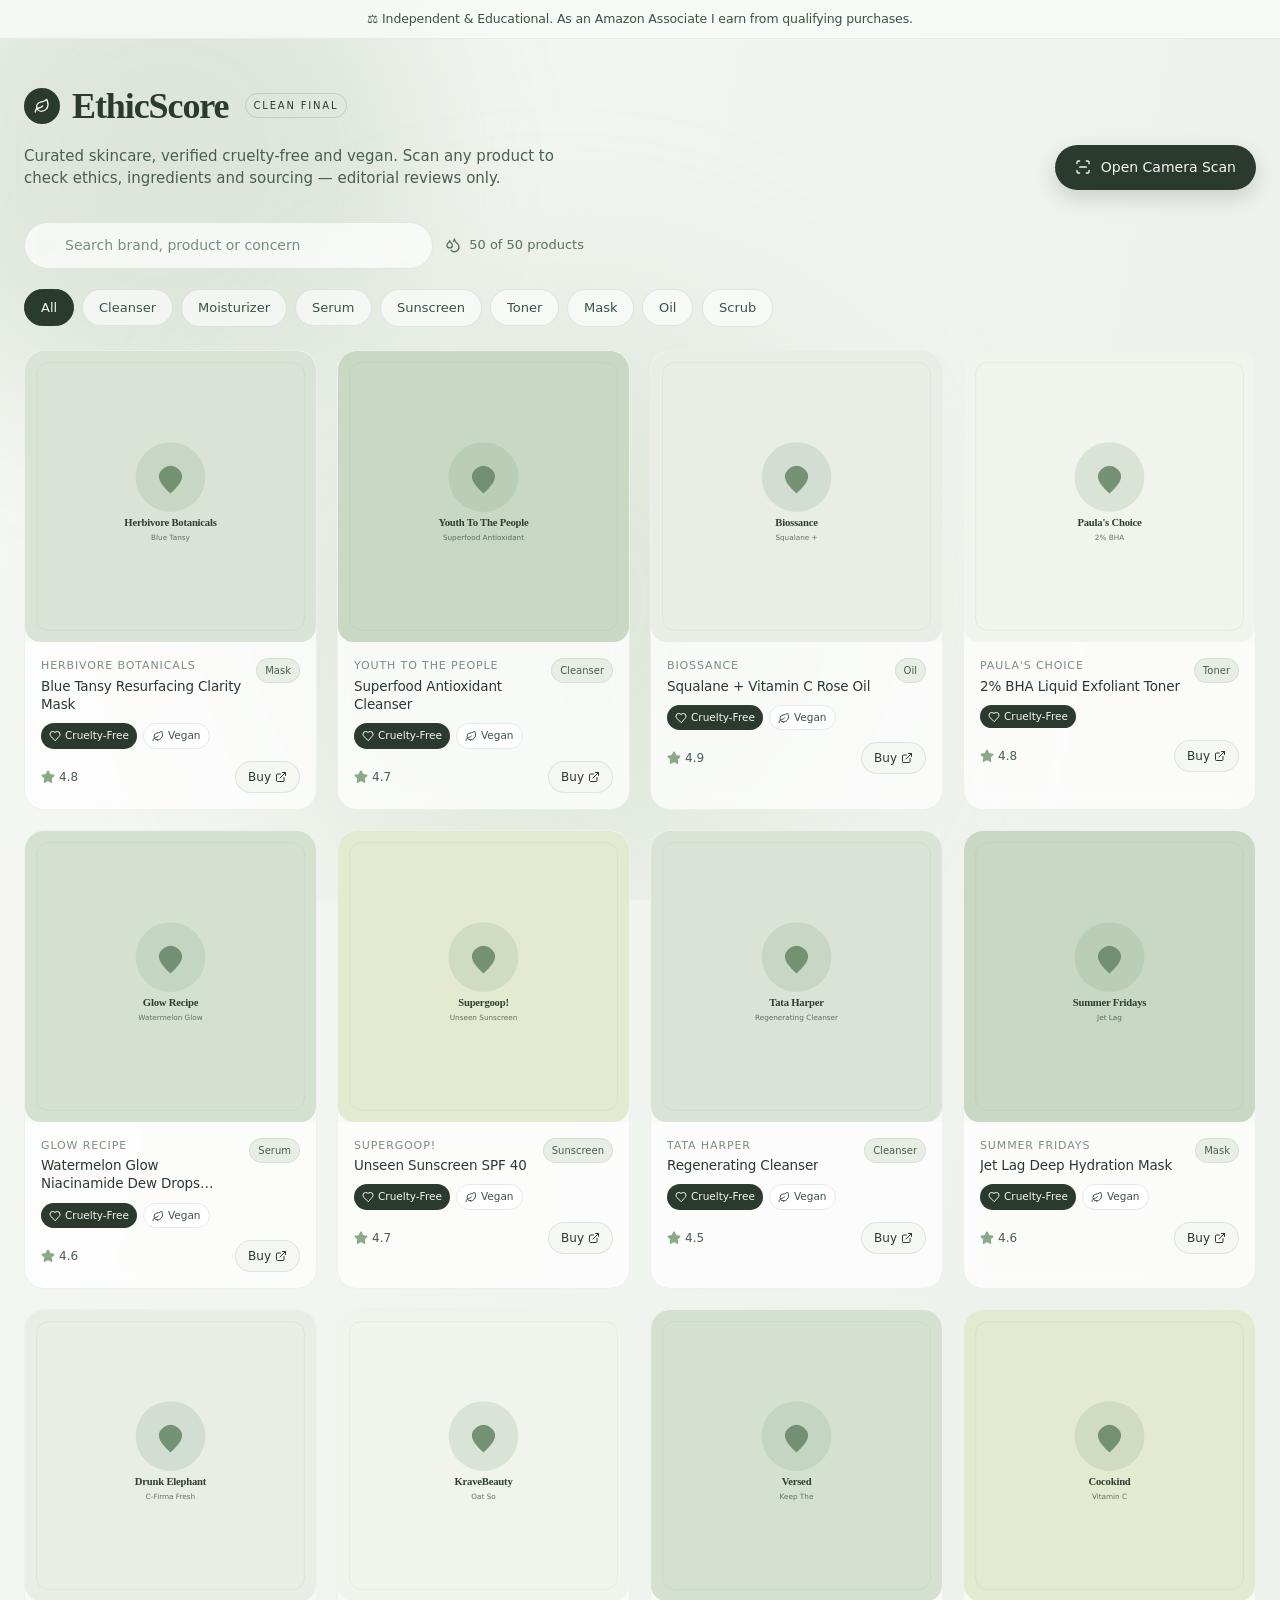
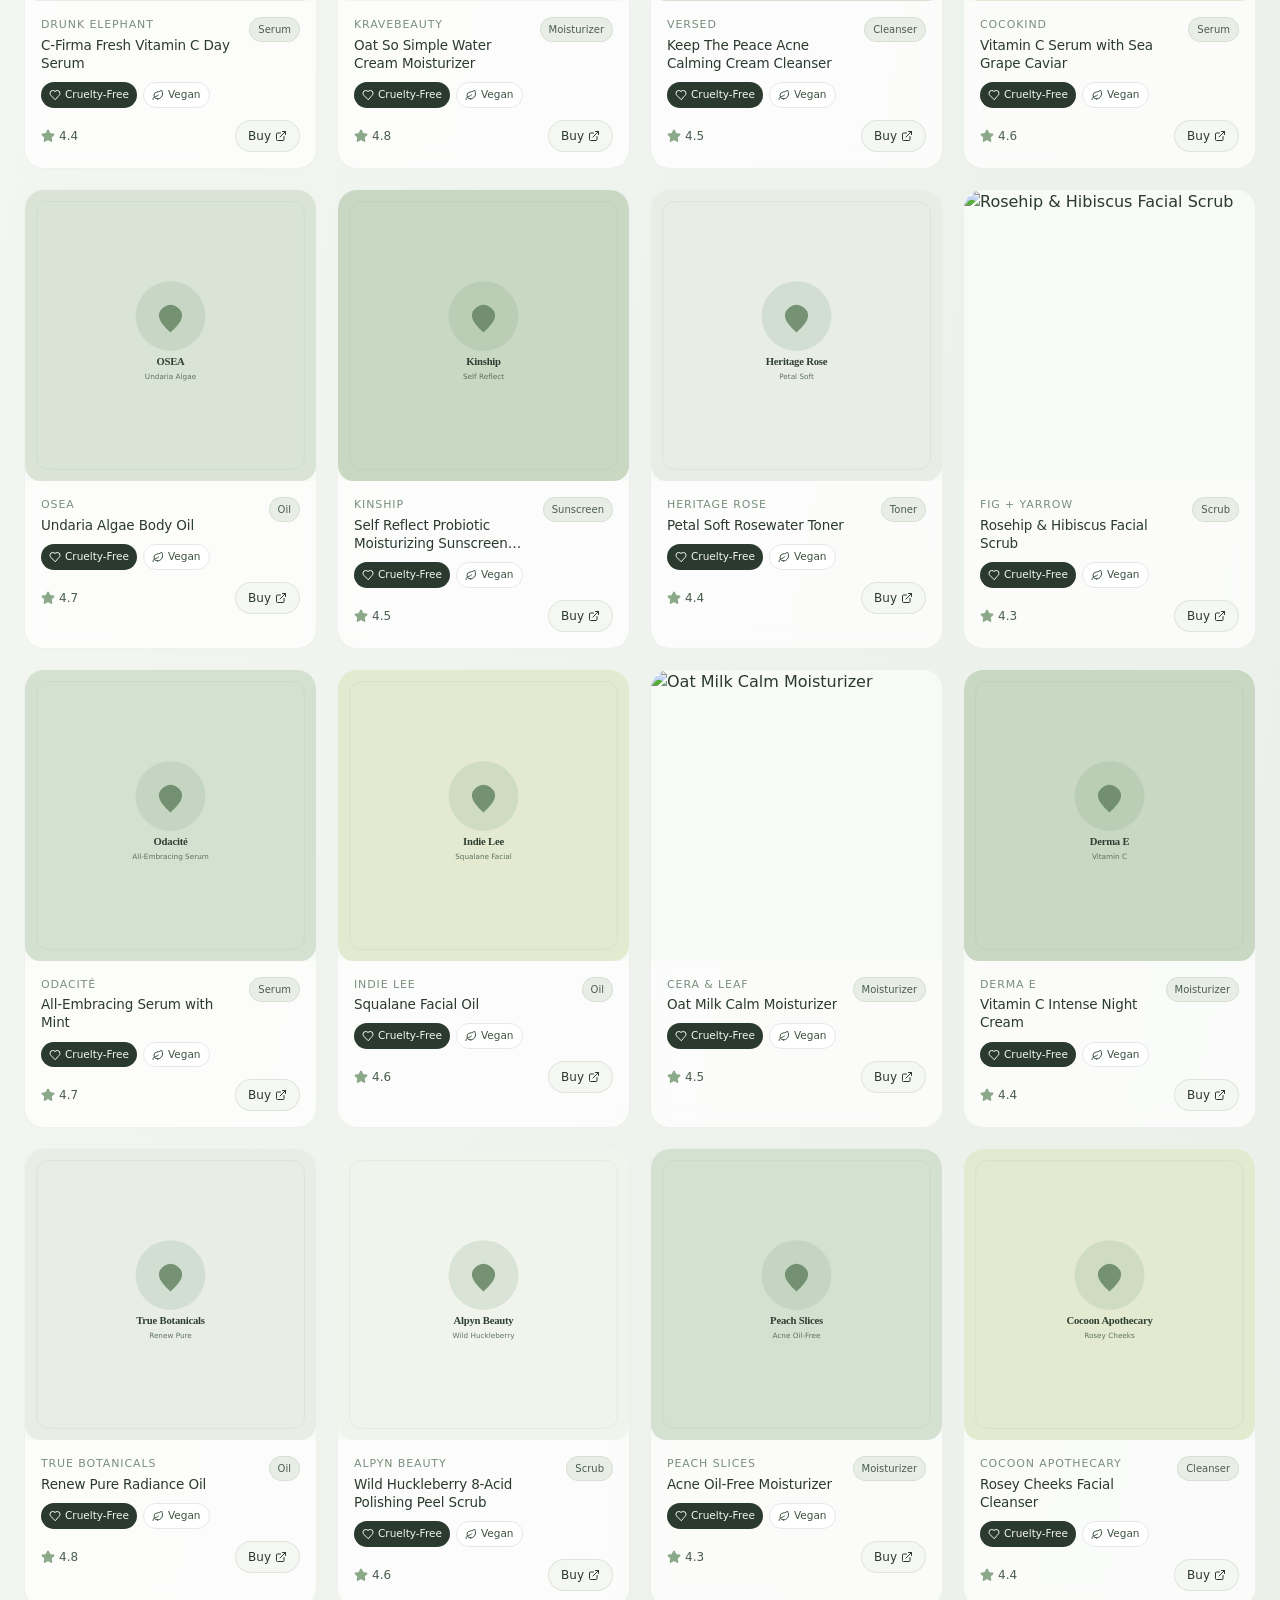
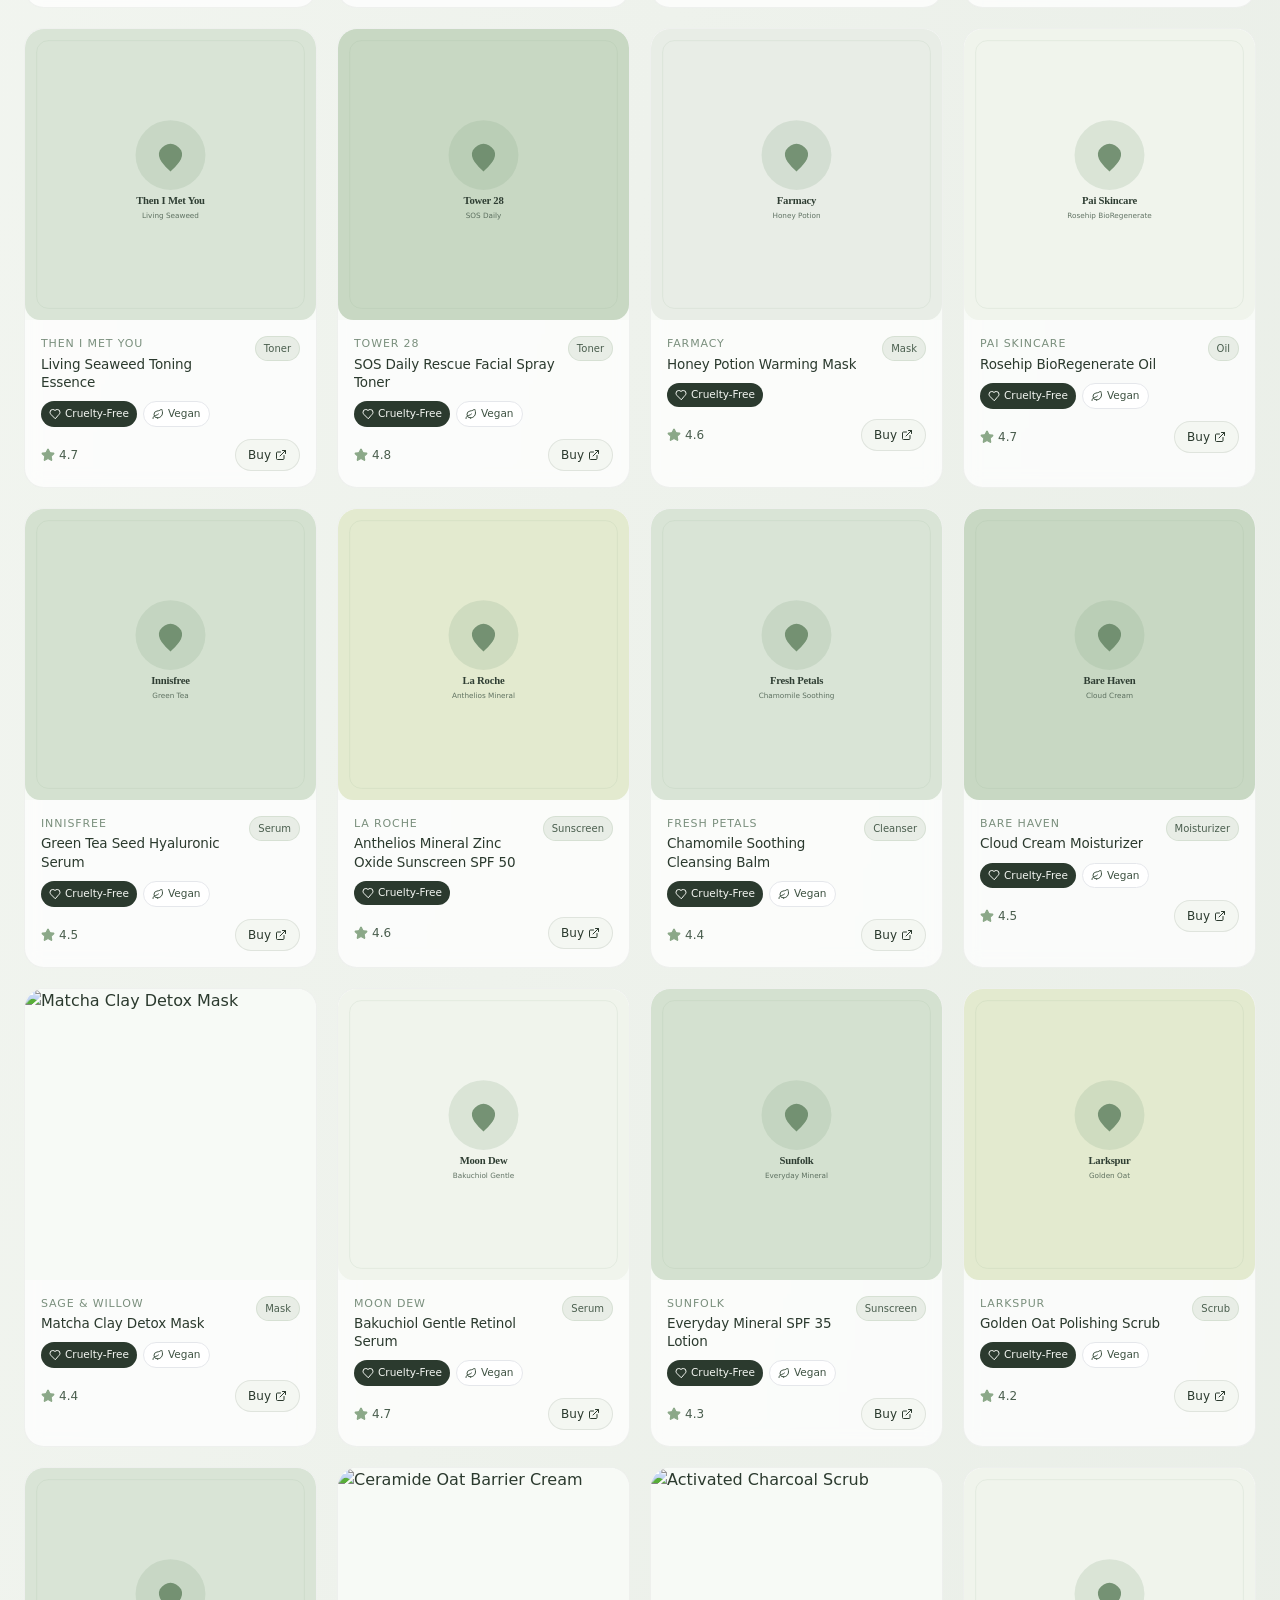
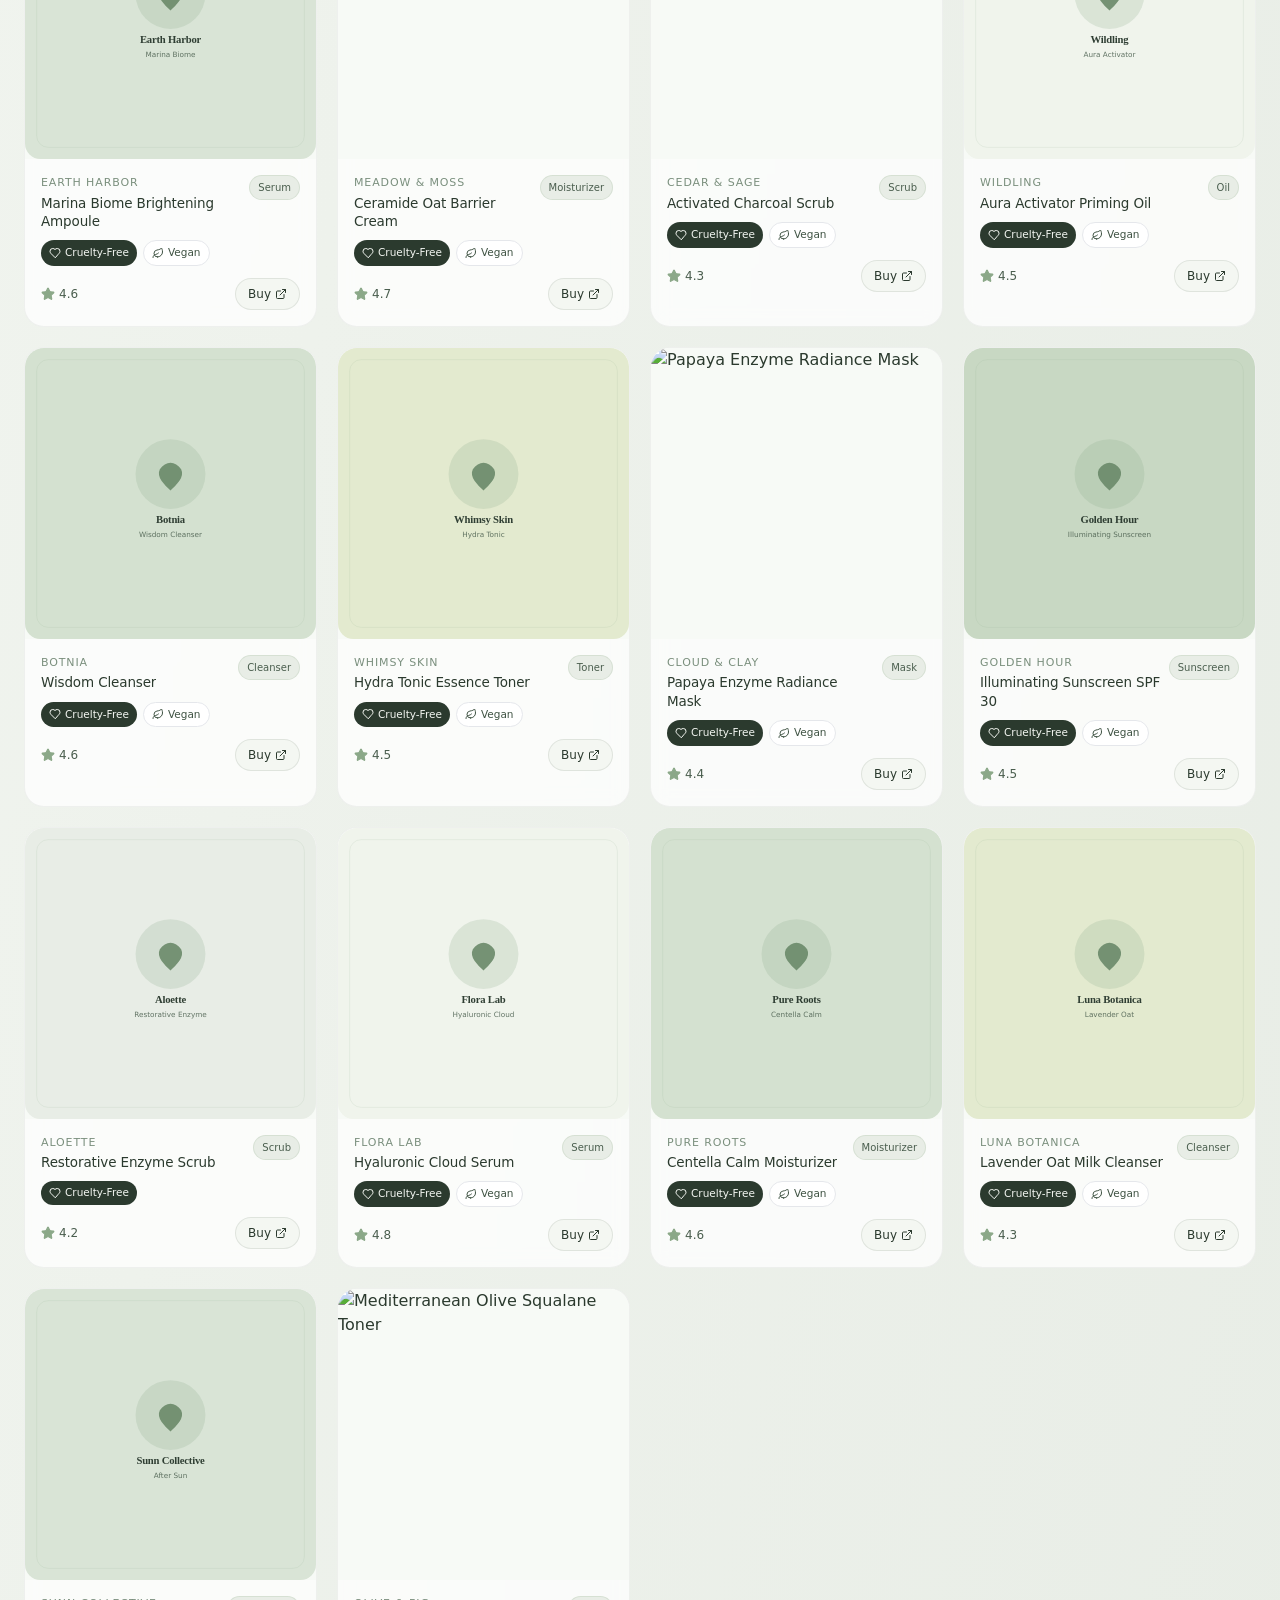
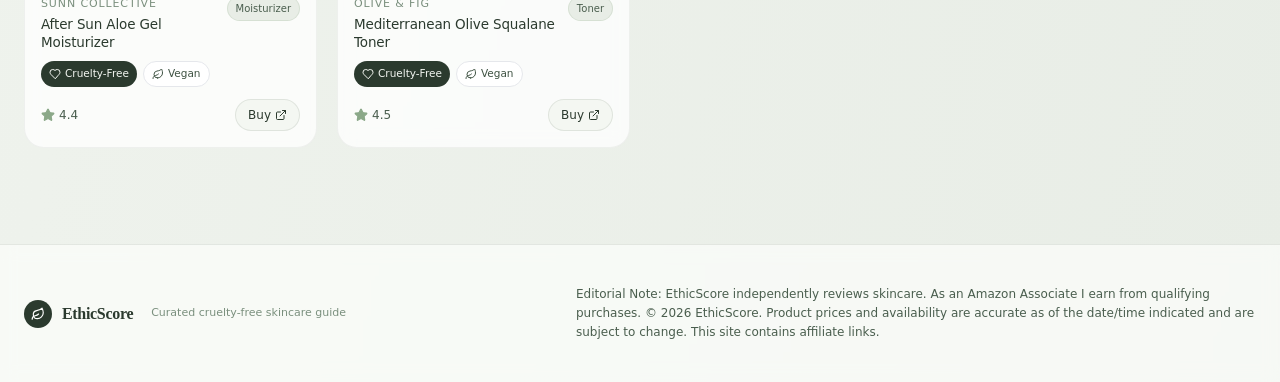
==== commit e8027008: "index.html" ====
--- a/index.html
+++ b/index.html
@@ -25,32 +25,31 @@
   <meta charset="UTF-8">
   <meta name="viewport" content="width=device-width, initial-scale=1">
   <title>React Artifact</title>
-  <style>*,:after,:before{--tw-border-spacing-x:0;--tw-border-spacing-y:0;--tw-translate-x:0;--tw-translate-y:0;--tw-rotate:0;--tw-skew-x:0;--tw-skew-y:0;--tw-scale-x:1;--tw-scale-y:1;--tw-pan-x: ;--tw-pan-y: ;--tw-pinch-zoom: ;--tw-scroll-snap-strictness:proximity;--tw-gradient-from-position: ;--tw-gradient-via-position: ;--tw-gradient-to-position: ;--tw-ordinal: ;--tw-slashed-zero: ;--tw-numeric-figure: ;--tw-numeric-spacing: ;--tw-numeric-fraction: ;--tw-ring-inset: ;--tw-ring-offset-width:0px;--tw-ring-offset-color:#fff;--tw-ring-color:rgba(59,130,246,.5);--tw-ring-offset-shadow:0 0 #0000;--tw-ring-shadow:0 0 #0000;--tw-shadow:0 0 #0000;--tw-shadow-colored:0 0 #0000;--tw-blur: ;--tw-brightness: ;--tw-contrast: ;--tw-grayscale: ;--tw-hue-rotate: ;--tw-invert: ;--tw-saturate: ;--tw-sepia: ;--tw-drop-shadow: ;--tw-backdrop-blur: ;--tw-backdrop-brightness: ;--tw-backdrop-contrast: ;--tw-backdrop-grayscale: ;--tw-backdrop-hue-rotate: ;--tw-backdrop-invert: ;--tw-backdrop-opacity: ;--tw-backdrop-saturate: ;--tw-backdrop-sepia: ;--tw-contain-size: ;--tw-contain-layout: ;--tw-contain-paint: ;--tw-contain-style: }::backdrop{--tw-border-spacing-x:0;--tw-border-spacing-y:0;--tw-translate-x:0;--tw-translate-y:0;--tw-rotate:0;--tw-skew-x:0;--tw-skew-y:0;--tw-scale-x:1;--tw-scale-y:1;--tw-pan-x: ;--tw-pan-y: ;--tw-pinch-zoom: ;--tw-scroll-snap-strictness:proximity;--tw-gradient-from-position: ;--tw-gradient-via-position: ;--tw-gradient-to-position: ;--tw-ordinal: ;--tw-slashed-zero: ;--tw-numeric-figure: ;--tw-numeric-spacing: ;--tw-numeric-fraction: ;--tw-ring-inset: ;--tw-ring-offset-width:0px;--tw-ring-offset-color:#fff;--tw-ring-color:rgba(59,130,246,.5);--tw-ring-offset-shadow:0 0 #0000;--tw-ring-shadow:0 0 #0000;--tw-shadow:0 0 #0000;--tw-shadow-colored:0 0 #0000;--tw-blur: ;--tw-brightness: ;--tw-contrast: ;--tw-grayscale: ;--tw-hue-rotate: ;--tw-invert: ;--tw-saturate: ;--tw-sepia: ;--tw-drop-shadow: ;--tw-backdrop-blur: ;--tw-backdrop-brightness: ;--tw-backdrop-contrast: ;--tw-backdrop-grayscale: ;--tw-backdrop-hue-rotate: ;--tw-backdrop-invert: ;--tw-backdrop-opacity: ;--tw-backdrop-saturate: ;--tw-backdrop-sepia: ;--tw-contain-size: ;--tw-contain-layout: ;--tw-contain-paint: ;--tw-contain-style: }/*! tailwindcss v3.4.18 | MIT License | https://tailwindcss.com*/*,:after,:before{box-sizing:border-box;border:0 solid #e5e7eb}:after,:before{--tw-content:""}:host,html{line-height:1.5;-webkit-text-size-adjust:100%;-moz-tab-size:4;-o-tab-size:4;tab-size:4;font-family:ui-sans-serif,system-ui,sans-serif,Apple Color Emoji,Segoe UI Emoji,Segoe UI Symbol,Noto Color Emoji;font-feature-settings:normal;font-variation-settings:normal;-webkit-tap-highlight-color:transparent}body{line-height:inherit}hr{height:0;color:inherit;border-top-width:1px}abbr:where([title]){-webkit-text-decoration:underline dotted;text-decoration:underline dotted}h1,h2,h3,h4,h5,h6{font-size:inherit;font-weight:inherit}a{color:inherit;text-decoration:inherit}b,strong{font-weight:bolder}code,kbd,pre,samp{font-family:ui-monospace,SFMono-Regular,Menlo,Monaco,Consolas,Liberation Mono,Courier New,monospace;font-feature-settings:normal;font-variation-settings:normal;font-size:1em}small{font-size:80%}sub,sup{font-size:75%;line-height:0;position:relative;vertical-align:baseline}sub{bottom:-.25em}sup{top:-.5em}table{text-indent:0;border-color:inherit;border-collapse:collapse}button,input,optgroup,select,textarea{font-family:inherit;font-feature-settings:inherit;font-variation-settings:inherit;font-size:100%;font-weight:inherit;line-height:inherit;letter-spacing:inherit;color:inherit;margin:0;padding:0}button,select{text-transform:none}button,input:where([type=button]),input:where([type=reset]),input:where([type=submit]){-webkit-appearance:button;background-color:transparent;background-image:none}:-moz-focusring{outline:auto}:-moz-ui-invalid{box-shadow:none}progress{vertical-align:baseline}::-webkit-inner-spin-button,::-webkit-outer-spin-button{height:auto}[type=search]{-webkit-appearance:textfield;outline-offset:-2px}::-webkit-search-decoration{-webkit-appearance:none}::-webkit-file-upload-button{-webkit-appearance:button;font:inherit}summary{display:list-item}blockquote,dd,dl,figure,h1,h2,h3,h4,h5,h6,hr,p,pre{margin:0}fieldset{margin:0}fieldset,legend{padding:0}menu,ol,ul{list-style:none;margin:0;padding:0}dialog{padding:0}textarea{resize:vertical}input::-moz-placeholder,textarea::-moz-placeholder{opacity:1;color:#9ca3af}input::placeholder,textarea::placeholder{opacity:1;color:#9ca3af}[role=button],button{cursor:pointer}:disabled{cursor:default}audio,canvas,embed,iframe,img,object,svg,video{display:block;vertical-align:middle}img,video{max-width:100%;height:auto}[hidden]:where(:not([hidden=until-found])){display:none}.pointer-events-none{pointer-events:none}.fixed{position:fixed}.absolute{position:absolute}.relative{position:relative}.sticky{position:sticky}.inset-0{inset:0}.inset-6{inset:1.5rem}.-left-32{left:-8rem}.-right-2{right:-.5rem}.-right-20{right:-5rem}.-right-32{right:-8rem}.-top-20{top:-5rem}.-top-3{top:-.75rem}.-top-32{top:-8rem}.bottom-0{bottom:0}.bottom-2{bottom:.5rem}.bottom-3{bottom:.75rem}.bottom-5{bottom:1.25rem}.bottom-6{bottom:1.5rem}.left-1\/2{left:50%}.left-2{left:.5rem}.left-3{left:.75rem}.left-6{left:1.5rem}.left-\[10\%\]{left:10%}.left-\[30\%\]{left:30%}.right-2{right:.5rem}.right-3{right:.75rem}.right-4{right:1rem}.right-6{right:1.5rem}.top-0{top:0}.top-1\/2{top:50%}.top-3{top:.75rem}.top-4{top:1rem}.top-6{top:1.5rem}.top-\[20\%\]{top:20%}.top-\[60\%\]{top:60%}.-z-10{z-index:-10}.z-10{z-index:10}.z-40{z-index:40}.z-\[100\]{z-index:100}.z-\[80\]{z-index:80}.z-\[90\]{z-index:90}.mx-2{margin-left:.5rem;margin-right:.5rem}.mx-auto{margin-left:auto;margin-right:auto}.mb-2{margin-bottom:.5rem}.mb-3{margin-bottom:.75rem}.mb-4{margin-bottom:1rem}.mb-5{margin-bottom:1.25rem}.mb-6{margin-bottom:1.5rem}.mb-7{margin-bottom:1.75rem}.ml-1{margin-left:.25rem}.ml-2{margin-left:.5rem}.ml-auto{margin-left:auto}.mt-0\.5{margin-top:.125rem}.mt-1{margin-top:.25rem}.mt-2{margin-top:.5rem}.mt-3{margin-top:.75rem}.mt-4{margin-top:1rem}.mt-5{margin-top:1.25rem}.mt-6{margin-top:1.5rem}.mt-7{margin-top:1.75rem}.mt-8{margin-top:2rem}.line-clamp-2{overflow:hidden;display:-webkit-box;-webkit-box-orient:vertical;-webkit-line-clamp:2}.block{display:block}.inline-block{display:inline-block}.inline{display:inline}.flex{display:flex}.inline-flex{display:inline-flex}.grid{display:grid}.hidden{display:none}.aspect-\[4\/3\]{aspect-ratio:4/3}.h-10{height:2.5rem}.h-11{height:2.75rem}.h-12{height:3rem}.h-14{height:3.5rem}.h-2{height:.5rem}.h-3{height:.75rem}.h-3\.5{height:.875rem}.h-4{height:1rem}.h-5{height:1.25rem}.h-6{height:1.5rem}.h-8{height:2rem}.h-9{height:2.25rem}.h-\[2px\]{height:2px}.h-\[300px\]{height:300px}.h-\[360px\]{height:360px}.h-\[480px\]{height:480px}.h-\[48px\]{height:48px}.h-\[520px\]{height:520px}.h-\[56px\]{height:56px}.h-\[600px\]{height:600px}.h-\[64px\]{height:64px}.h-\[96px\]{height:96px}.h-full{height:100%}.max-h-\[90vh\]{max-height:90vh}.min-h-screen{min-height:100vh}.w-10{width:2.5rem}.w-14{width:3.5rem}.w-2{width:.5rem}.w-3{width:.75rem}.w-3\.5{width:.875rem}.w-4{width:1rem}.w-5{width:1.25rem}.w-6{width:1.5rem}.w-8{width:2rem}.w-9{width:2.25rem}.w-\[240px\]{width:240px}.w-\[300px\]{width:300px}.w-\[360px\]{width:360px}.w-\[480px\]{width:480px}.w-\[520px\]{width:520px}.w-\[600px\]{width:600px}.w-\[96px\]{width:96px}.w-full{width:100%}.max-w-\[1280px\]{max-width:1280px}.max-w-\[420px\]{max-width:420px}.max-w-\[520px\]{max-width:520px}.max-w-\[560px\]{max-width:560px}.max-w-\[720px\]{max-width:720px}.flex-1{flex:1 1 0%}.flex-shrink-0{flex-shrink:0}.-translate-x-1\/2{--tw-translate-x:-50%}.-translate-x-1\/2,.-translate-y-1\/2{transform:translate(var(--tw-translate-x),var(--tw-translate-y)) rotate(var(--tw-rotate)) skewX(var(--tw-skew-x)) skewY(var(--tw-skew-y)) scaleX(var(--tw-scale-x)) scaleY(var(--tw-scale-y))}.-translate-y-1\/2{--tw-translate-y:-50%}.transform{transform:translate(var(--tw-translate-x),var(--tw-translate-y)) rotate(var(--tw-rotate)) skewX(var(--tw-skew-x)) skewY(var(--tw-skew-y)) scaleX(var(--tw-scale-x)) scaleY(var(--tw-scale-y))}.animate-\[in_\.25s_ease\]{animation:in .25s ease}.animate-\[scan_2s_ease_infinite\]{animation:scan 2s ease infinite}@keyframes pulse{50%{opacity:.5}}.animate-pulse{animation:pulse 2s cubic-bezier(.4,0,.6,1) infinite}.grid-cols-1{grid-template-columns:repeat(1,minmax(0,1fr))}.grid-cols-3{grid-template-columns:repeat(3,minmax(0,1fr))}.flex-col{flex-direction:column}.flex-wrap{flex-wrap:wrap}.items-start{align-items:flex-start}.items-center{align-items:center}.justify-center{justify-content:center}.justify-between{justify-content:space-between}.gap-1{gap:.25rem}.gap-1\.5{gap:.375rem}.gap-2{gap:.5rem}.gap-2\.5{gap:.625rem}.gap-3{gap:.75rem}.gap-4{gap:1rem}.gap-5{gap:1.25rem}.gap-6{gap:1.5rem}.gap-8{gap:2rem}.space-y-1\.5>:not([hidden])~:not([hidden]){--tw-space-y-reverse:0;margin-top:calc(.375rem*(1 - var(--tw-space-y-reverse)));margin-bottom:calc(.375rem*var(--tw-space-y-reverse))}.space-y-2>:not([hidden])~:not([hidden]){--tw-space-y-reverse:0;margin-top:calc(.5rem*(1 - var(--tw-space-y-reverse)));margin-bottom:calc(.5rem*var(--tw-space-y-reverse))}.self-center{align-self:center}.overflow-auto{overflow:auto}.overflow-hidden{overflow:hidden}.overflow-x-hidden{overflow-x:hidden}.truncate{overflow:hidden;text-overflow:ellipsis;white-space:nowrap}.rounded{border-radius:.25rem}.rounded-2xl{border-radius:1rem}.rounded-\[18px\]{border-radius:18px}.rounded-\[20px\]{border-radius:20px}.rounded-\[22px\]{border-radius:22px}.rounded-\[24px\]{border-radius:24px}.rounded-\[28px\]{border-radius:28px}.rounded-full{border-radius:9999px}.rounded-xl{border-radius:.75rem}.rounded-bl-lg{border-bottom-left-radius:.5rem}.rounded-br-lg{border-bottom-right-radius:.5rem}.rounded-tl-lg{border-top-left-radius:.5rem}.rounded-tr-lg{border-top-right-radius:.5rem}.border{border-width:1px}.border-y{border-top-width:1px}.border-b,.border-y{border-bottom-width:1px}.border-b-2{border-bottom-width:2px}.border-l-2{border-left-width:2px}.border-r-2{border-right-width:2px}.border-t{border-top-width:1px}.border-t-2{border-top-width:2px}.border-dashed{border-style:dashed}.border-\[\#2B332E\]{--tw-border-opacity:1;border-color:rgb(43 51 46/var(--tw-border-opacity,1))}.border-\[\#2B332E\]\/10{border-color:rgba(43,51,46,.1)}.border-\[\#8BA888\]\/10{border-color:rgba(139,168,136,.1)}.border-\[\#8BA888\]\/15{border-color:rgba(139,168,136,.15)}.border-\[\#8BA888\]\/20{border-color:rgba(139,168,136,.2)}.border-\[\#8BA888\]\/30{border-color:rgba(139,168,136,.3)}.border-black\/10{border-color:rgba(0,0,0,.1)}.border-black\/5{border-color:rgba(0,0,0,.05)}.border-emerald-200{--tw-border-opacity:1;border-color:rgb(167 243 208/var(--tw-border-opacity,1))}.border-emerald-600\/20{border-color:rgba(5,150,105,.2)}.border-white\/10{border-color:hsla(0,0%,100%,.1)}.border-white\/15{border-color:hsla(0,0%,100%,.15)}.border-white\/60{border-color:hsla(0,0%,100%,.6)}.bg-\[\#1A201C\]\/70{background-color:rgba(26,32,28,.7)}.bg-\[\#2B332E\]{--tw-bg-opacity:1;background-color:rgb(43 51 46/var(--tw-bg-opacity,1))}.bg-\[\#2B332E\]\/60{background-color:rgba(43,51,46,.6)}.bg-\[\#2B332E\]\/90{background-color:rgba(43,51,46,.9)}.bg-\[\#8BA888\]{--tw-bg-opacity:1;background-color:rgb(139 168 136/var(--tw-bg-opacity,1))}.bg-\[\#8BA888\]\/10{background-color:rgba(139,168,136,.1)}.bg-\[\#8BA888\]\/15{background-color:rgba(139,168,136,.15)}.bg-\[\#A8C3A0\]{--tw-bg-opacity:1;background-color:rgb(168 195 160/var(--tw-bg-opacity,1))}.bg-\[\#D9B382\]{--tw-bg-opacity:1;background-color:rgb(217 179 130/var(--tw-bg-opacity,1))}.bg-\[\#E6D5B8\]{--tw-bg-opacity:1;background-color:rgb(230 213 184/var(--tw-bg-opacity,1))}.bg-\[\#E6F0E6\]{--tw-bg-opacity:1;background-color:rgb(230 240 230/var(--tw-bg-opacity,1))}.bg-\[\#EDE9E3\]{--tw-bg-opacity:1;background-color:rgb(237 233 227/var(--tw-bg-opacity,1))}.bg-\[\#F4F7F2\]{--tw-bg-opacity:1;background-color:rgb(244 247 242/var(--tw-bg-opacity,1))}.bg-\[\#F4F7F2\]\/80{background-color:hsla(96,24%,96%,.8)}.bg-\[\#FDFCFB\]{--tw-bg-opacity:1;background-color:rgb(253 252 251/var(--tw-bg-opacity,1))}.bg-emerald-50{--tw-bg-opacity:1;background-color:rgb(236 253 245/var(--tw-bg-opacity,1))}.bg-emerald-500{--tw-bg-opacity:1;background-color:rgb(16 185 129/var(--tw-bg-opacity,1))}.bg-emerald-500\/90{background-color:rgba(16,185,129,.9)}.bg-white{--tw-bg-opacity:1;background-color:rgb(255 255 255/var(--tw-bg-opacity,1))}.bg-white\/10{background-color:hsla(0,0%,100%,.1)}.bg-white\/70{background-color:hsla(0,0%,100%,.7)}.bg-white\/80{background-color:hsla(0,0%,100%,.8)}.bg-white\/85{background-color:hsla(0,0%,100%,.85)}.bg-white\/90{background-color:hsla(0,0%,100%,.9)}.bg-gradient-to-r{background-image:linear-gradient(to right,var(--tw-gradient-stops))}.bg-gradient-to-t{background-image:linear-gradient(to top,var(--tw-gradient-stops))}.from-\[\#2B332E\]\/20{--tw-gradient-from:rgba(43,51,46,.2) var(--tw-gradient-from-position);--tw-gradient-to:rgba(43,51,46,0) var(--tw-gradient-to-position);--tw-gradient-stops:var(--tw-gradient-from),var(--tw-gradient-to)}.from-transparent{--tw-gradient-from:transparent var(--tw-gradient-from-position);--tw-gradient-to:transparent var(--tw-gradient-to-position);--tw-gradient-stops:var(--tw-gradient-from),var(--tw-gradient-to)}.via-\[\#8BA888\]{--tw-gradient-to:rgba(139,168,136,0) var(--tw-gradient-to-position);--tw-gradient-stops:var(--tw-gradient-from),#8ba888 var(--tw-gradient-via-position),var(--tw-gradient-to)}.to-transparent{--tw-gradient-to:transparent var(--tw-gradient-to-position)}.object-cover{-o-object-fit:cover;object-fit:cover}.p-2\.5{padding:.625rem}.p-3{padding:.75rem}.p-3\.5{padding:.875rem}.p-4{padding:1rem}.p-5{padding:1.25rem}.p-6{padding:1.5rem}.p-8{padding:2rem}.px-1{padding-left:.25rem;padding-right:.25rem}.px-1\.5{padding-left:.375rem;padding-right:.375rem}.px-2{padding-left:.5rem;padding-right:.5rem}.px-2\.5{padding-left:.625rem;padding-right:.625rem}.px-3{padding-left:.75rem;padding-right:.75rem}.px-4{padding-left:1rem;padding-right:1rem}.px-5{padding-left:1.25rem;padding-right:1.25rem}.px-6{padding-left:1.5rem;padding-right:1.5rem}.px-7{padding-left:1.75rem;padding-right:1.75rem}.py-0\.5{padding-top:.125rem;padding-bottom:.125rem}.py-1{padding-top:.25rem;padding-bottom:.25rem}.py-1\.5{padding-top:.375rem;padding-bottom:.375rem}.py-10{padding-top:2.5rem;padding-bottom:2.5rem}.py-12{padding-top:3rem;padding-bottom:3rem}.py-2{padding-top:.5rem;padding-bottom:.5rem}.py-4{padding-top:1rem;padding-bottom:1rem}.py-8{padding-top:2rem;padding-bottom:2rem}.pb-12{padding-bottom:3rem}.pb-16{padding-bottom:4rem}.pl-3{padding-left:.75rem}.pl-9{padding-left:2.25rem}.pr-4{padding-right:1rem}.pt-12{padding-top:3rem}.text-center{text-align:center}.font-mono{font-family:ui-monospace,SFMono-Regular,Menlo,Monaco,Consolas,Liberation Mono,Courier New,monospace}.text-\[10px\]{font-size:10px}.text-\[11px\]{font-size:11px}.text-\[12px\]{font-size:12px}.text-\[13px\]{font-size:13px}.text-\[14px\]{font-size:14px}.text-\[15px\]{font-size:15px}.text-\[16px\]{font-size:16px}.text-\[20px\]{font-size:20px}.text-\[22px\]{font-size:22px}.text-\[24px\]{font-size:24px}.text-\[26px\]{font-size:26px}.text-\[32px\]{font-size:32px}.text-\[42px\]{font-size:42px}.text-sm{font-size:.875rem;line-height:1.25rem}.font-medium{font-weight:500}.font-semibold{font-weight:600}.uppercase{text-transform:uppercase}.leading-\[0\.95\]{line-height:.95}.leading-none{line-height:1}.leading-relaxed{line-height:1.625}.leading-snug{line-height:1.375}.leading-tight{line-height:1.25}.tracking-\[-0\.03em\]{letter-spacing:-.03em}.tracking-\[0\.18em\]{letter-spacing:.18em}.tracking-\[0\.2em\]{letter-spacing:.2em}.tracking-tight{letter-spacing:-.025em}.tracking-wide{letter-spacing:.025em}.text-\[\#2B332E\]{--tw-text-opacity:1;color:rgb(43 51 46/var(--tw-text-opacity,1))}.text-\[\#2B332E\]\/40{color:rgba(43,51,46,.4)}.text-\[\#2B332E\]\/50{color:rgba(43,51,46,.5)}.text-\[\#2B332E\]\/60{color:rgba(43,51,46,.6)}.text-\[\#2B332E\]\/70{color:rgba(43,51,46,.7)}.text-\[\#8BA888\]{--tw-text-opacity:1;color:rgb(139 168 136/var(--tw-text-opacity,1))}.text-\[\#D9B382\]{--tw-text-opacity:1;color:rgb(217 179 130/var(--tw-text-opacity,1))}.text-\[\#E8EDE6\]{--tw-text-opacity:1;color:rgb(232 237 230/var(--tw-text-opacity,1))}.text-emerald-600{--tw-text-opacity:1;color:rgb(5 150 105/var(--tw-text-opacity,1))}.text-emerald-800{--tw-text-opacity:1;color:rgb(6 95 70/var(--tw-text-opacity,1))}.text-white{--tw-text-opacity:1;color:rgb(255 255 255/var(--tw-text-opacity,1))}.text-white\/60{color:hsla(0,0%,100%,.6)}.underline{text-decoration-line:underline}.opacity-20{opacity:.2}.opacity-30{opacity:.3}.opacity-50{opacity:.5}.opacity-60{opacity:.6}.opacity-70{opacity:.7}.opacity-80{opacity:.8}.opacity-90{opacity:.9}.opacity-\[0\.05\]{opacity:.05}.opacity-\[0\.06\]{opacity:.06}.opacity-\[0\.07\]{opacity:.07}.opacity-\[0\.08\]{opacity:.08}.shadow{--tw-shadow:0 1px 3px 0 rgba(0,0,0,.1),0 1px 2px -1px rgba(0,0,0,.1);--tw-shadow-colored:0 1px 3px 0 var(--tw-shadow-color),0 1px 2px -1px var(--tw-shadow-color)}.shadow,.shadow-\[0_20px_60px_rgba\(43\2c 51\2c 46\2c 0\.12\)\]{box-shadow:var(--tw-ring-offset-shadow,0 0 #0000),var(--tw-ring-shadow,0 0 #0000),var(--tw-shadow)}.shadow-\[0_20px_60px_rgba\(43\2c 51\2c 46\2c 0\.12\)\]{--tw-shadow:0 20px 60px rgba(43,51,46,.12);--tw-shadow-colored:0 20px 60px var(--tw-shadow-color)}.shadow-\[0_24px_80px_rgba\(0\2c 0\2c 0\2c 0\.25\)\]{--tw-shadow:0 24px 80px rgba(0,0,0,.25);--tw-shadow-colored:0 24px 80px var(--tw-shadow-color);box-shadow:var(--tw-ring-offset-shadow,0 0 #0000),var(--tw-ring-shadow,0 0 #0000),var(--tw-shadow)}.shadow-\[0_30px_90px_rgba\(0\2c 0\2c 0\2c 0\.35\)\]{--tw-shadow:0 30px 90px rgba(0,0,0,.35);--tw-shadow-colored:0 30px 90px var(--tw-shadow-color);box-shadow:var(--tw-ring-offset-shadow,0 0 #0000),var(--tw-ring-shadow,0 0 #0000),var(--tw-shadow)}.shadow-\[0_4px_20px_rgba\(139\2c 168\2c 136\2c 0\.08\)\]{--tw-shadow:0 4px 20px rgba(139,168,136,.08);--tw-shadow-colored:0 4px 20px var(--tw-shadow-color);box-shadow:var(--tw-ring-offset-shadow,0 0 #0000),var(--tw-ring-shadow,0 0 #0000),var(--tw-shadow)}.shadow-\[0_8px_24px_rgba\(0\2c 0\2c 0\2c 0\.08\)\]{--tw-shadow:0 8px 24px rgba(0,0,0,.08);--tw-shadow-colored:0 8px 24px var(--tw-shadow-color);box-shadow:var(--tw-ring-offset-shadow,0 0 #0000),var(--tw-ring-shadow,0 0 #0000),var(--tw-shadow)}.shadow-\[0_8px_24px_rgba\(0\2c 0\2c 0\2c 0\.12\)\]{--tw-shadow:0 8px 24px rgba(0,0,0,.12);--tw-shadow-colored:0 8px 24px var(--tw-shadow-color);box-shadow:var(--tw-ring-offset-shadow,0 0 #0000),var(--tw-ring-shadow,0 0 #0000),var(--tw-shadow)}.shadow-\[0_8px_24px_rgba\(0\2c 0\2c 0\2c 0\.2\)\]{--tw-shadow:0 8px 24px rgba(0,0,0,.2);--tw-shadow-colored:0 8px 24px var(--tw-shadow-color);box-shadow:var(--tw-ring-offset-shadow,0 0 #0000),var(--tw-ring-shadow,0 0 #0000),var(--tw-shadow)}.shadow-\[0_8px_30px_rgba\(43\2c 51\2c 46\2c 0\.06\)\]{--tw-shadow:0 8px 30px rgba(43,51,46,.06);--tw-shadow-colored:0 8px 30px var(--tw-shadow-color)}.shadow-\[0_8px_30px_rgba\(43\2c 51\2c 46\2c 0\.06\)\],.shadow-sm{box-shadow:var(--tw-ring-offset-shadow,0 0 #0000),var(--tw-ring-shadow,0 0 #0000),var(--tw-shadow)}.shadow-sm{--tw-shadow:0 1px 2px 0 rgba(0,0,0,.05);--tw-shadow-colored:0 1px 2px 0 var(--tw-shadow-color)}.blur{--tw-blur:blur(8px)}.blur,.blur-\[100px\]{filter:var(--tw-blur) var(--tw-brightness) var(--tw-contrast) var(--tw-grayscale) var(--tw-hue-rotate) var(--tw-invert) var(--tw-saturate) var(--tw-sepia) var(--tw-drop-shadow)}.blur-\[100px\]{--tw-blur:blur(100px)}.blur-\[40px\]{--tw-blur:blur(40px)}.blur-\[40px\],.blur-\[70px\]{filter:var(--tw-blur) var(--tw-brightness) var(--tw-contrast) var(--tw-grayscale) var(--tw-hue-rotate) var(--tw-invert) var(--tw-saturate) var(--tw-sepia) var(--tw-drop-shadow)}.blur-\[70px\]{--tw-blur:blur(70px)}.blur-\[80px\]{--tw-blur:blur(80px)}.blur-\[80px\],.blur-\[90px\]{filter:var(--tw-blur) var(--tw-brightness) var(--tw-contrast) var(--tw-grayscale) var(--tw-hue-rotate) var(--tw-invert) var(--tw-saturate) var(--tw-sepia) var(--tw-drop-shadow)}.blur-\[90px\]{--tw-blur:blur(90px)}.filter{filter:var(--tw-blur) var(--tw-brightness) var(--tw-contrast) var(--tw-grayscale) var(--tw-hue-rotate) var(--tw-invert) var(--tw-saturate) var(--tw-sepia) var(--tw-drop-shadow)}.backdrop-blur{--tw-backdrop-blur:blur(8px)}.backdrop-blur,.backdrop-blur-\[6px\]{backdrop-filter:var(--tw-backdrop-blur) var(--tw-backdrop-brightness) var(--tw-backdrop-contrast) var(--tw-backdrop-grayscale) var(--tw-backdrop-hue-rotate) var(--tw-backdrop-invert) var(--tw-backdrop-opacity) var(--tw-backdrop-saturate) var(--tw-backdrop-sepia)}.backdrop-blur-\[6px\]{--tw-backdrop-blur:blur(6px)}.backdrop-blur-\[8px\]{--tw-backdrop-blur:blur(8px)}.backdrop-blur-\[8px\],.backdrop-blur-xl{backdrop-filter:var(--tw-backdrop-blur) var(--tw-backdrop-brightness) var(--tw-backdrop-contrast) var(--tw-backdrop-grayscale) var(--tw-backdrop-hue-rotate) var(--tw-backdrop-invert) var(--tw-backdrop-opacity) var(--tw-backdrop-saturate) var(--tw-backdrop-sepia)}.backdrop-blur-xl{--tw-backdrop-blur:blur(24px)}.transition{transition-property:color,background-color,border-color,text-decoration-color,fill,stroke,opacity,box-shadow,transform,filter,backdrop-filter;transition-timing-function:cubic-bezier(.4,0,.2,1);transition-duration:.15s}.transition-all{transition-property:all;transition-timing-function:cubic-bezier(.4,0,.2,1);transition-duration:.15s}.duration-300{transition-duration:.3s}.duration-500{transition-duration:.5s}#root,body,html{min-height:100%}body{margin:0;font-family:Inter,ui-sans-serif,system-ui,-apple-system,BlinkMacSystemFont,Segoe UI,sans-serif}[role=button]:not([aria-disabled=true]),button:not(:disabled),label[for],select:not(:disabled),summary{cursor:pointer}.selection\:bg-\[\#8BA888\]\/30 ::-moz-selection{background-color:rgba(139,168,136,.3)}.selection\:bg-\[\#8BA888\]\/30 ::selection{background-color:rgba(139,168,136,.3)}.selection\:bg-\[\#8BA888\]\/30::-moz-selection{background-color:rgba(139,168,136,.3)}.selection\:bg-\[\#8BA888\]\/30::selection{background-color:rgba(139,168,136,.3)}.hover\:translate-y-\[-1px\]:hover{--tw-translate-y:-1px}.hover\:translate-y-\[-1px\]:hover,.hover\:translate-y-\[-3px\]:hover{transform:translate(var(--tw-translate-x),var(--tw-translate-y)) rotate(var(--tw-rotate)) skewX(var(--tw-skew-x)) skewY(var(--tw-skew-y)) scaleX(var(--tw-scale-x)) scaleY(var(--tw-scale-y))}.hover\:translate-y-\[-3px\]:hover{--tw-translate-y:-3px}.hover\:bg-\[\#2B332E\]:hover{--tw-bg-opacity:1;background-color:rgb(43 51 46/var(--tw-bg-opacity,1))}.hover\:bg-\[\#E8EDE6\]:hover{--tw-bg-opacity:1;background-color:rgb(232 237 230/var(--tw-bg-opacity,1))}.hover\:bg-\[\#F9F6F1\]:hover{--tw-bg-opacity:1;background-color:rgb(249 246 241/var(--tw-bg-opacity,1))}.hover\:bg-black:hover{--tw-bg-opacity:1;background-color:rgb(0 0 0/var(--tw-bg-opacity,1))}.hover\:text-white:hover{--tw-text-opacity:1;color:rgb(255 255 255/var(--tw-text-opacity,1))}.hover\:opacity-100:hover{opacity:1}.hover\:opacity-60:hover{opacity:.6}.hover\:shadow-\[0_16px_40px_rgba\(43\2c 51\2c 46\2c 0\.12\)\]:hover{--tw-shadow:0 16px 40px rgba(43,51,46,.12);--tw-shadow-colored:0 16px 40px var(--tw-shadow-color);box-shadow:var(--tw-ring-offset-shadow,0 0 #0000),var(--tw-ring-shadow,0 0 #0000),var(--tw-shadow)}.focus\:outline-none:focus{outline:2px solid transparent;outline-offset:2px}.focus\:ring-2:focus{--tw-ring-offset-shadow:var(--tw-ring-inset) 0 0 0 var(--tw-ring-offset-width) var(--tw-ring-offset-color);--tw-ring-shadow:var(--tw-ring-inset) 0 0 0 calc(2px + var(--tw-ring-offset-width)) var(--tw-ring-color);box-shadow:var(--tw-ring-offset-shadow),var(--tw-ring-shadow),var(--tw-shadow,0 0 #0000)}.focus\:ring-\[\#8BA888\]\/30:focus{--tw-ring-color:rgba(139,168,136,.3)}.group:hover .group-hover\:scale-\[1\.03\]{--tw-scale-x:1.03;--tw-scale-y:1.03;transform:translate(var(--tw-translate-x),var(--tw-translate-y)) rotate(var(--tw-rotate)) skewX(var(--tw-skew-x)) skewY(var(--tw-skew-y)) scaleX(var(--tw-scale-x)) scaleY(var(--tw-scale-y))}@media (min-width:640px){.sm\:grid-cols-2{grid-template-columns:repeat(2,minmax(0,1fr))}}@media (min-width:768px){.md\:-right-4{right:-1rem}.md\:inline{display:inline}.md\:flex{display:flex}.md\:inline-flex{display:inline-flex}.md\:grid-cols-2{grid-template-columns:repeat(2,minmax(0,1fr))}.md\:grid-cols-3{grid-template-columns:repeat(3,minmax(0,1fr))}.md\:grid-cols-\[1\.15fr_0\.85fr\]{grid-template-columns:1.15fr .85fr}.md\:grid-cols-\[1\.3fr_0\.7fr_0\.7fr\]{grid-template-columns:1.3fr .7fr .7fr}.md\:flex-row{flex-direction:row}.md\:items-end{align-items:flex-end}.md\:items-center{align-items:center}.md\:p-10{padding:2.5rem}.md\:p-8{padding:2rem}.md\:px-8{padding-left:2rem;padding-right:2rem}.md\:py-10{padding-top:2.5rem;padding-bottom:2.5rem}.md\:py-16{padding-top:4rem}.md\:pb-16,.md\:py-16{padding-bottom:4rem}.md\:pt-20{padding-top:5rem}.md\:text-\[18px\]{font-size:18px}.md\:text-\[30px\]{font-size:30px}.md\:text-\[32px\]{font-size:32px}.md\:text-\[40px\]{font-size:40px}.md\:text-\[64px\]{font-size:64px}.md\:text-xs{font-size:.75rem;line-height:1rem}}@media (min-width:1024px){.lg\:grid-cols-3{grid-template-columns:repeat(3,minmax(0,1fr))}}@media (min-width:1280px){.xl\:grid-cols-4{grid-template-columns:repeat(4,minmax(0,1fr))}}</style>
+  <style>*,:after,:before{--tw-border-spacing-x:0;--tw-border-spacing-y:0;--tw-translate-x:0;--tw-translate-y:0;--tw-rotate:0;--tw-skew-x:0;--tw-skew-y:0;--tw-scale-x:1;--tw-scale-y:1;--tw-pan-x: ;--tw-pan-y: ;--tw-pinch-zoom: ;--tw-scroll-snap-strictness:proximity;--tw-gradient-from-position: ;--tw-gradient-via-position: ;--tw-gradient-to-position: ;--tw-ordinal: ;--tw-slashed-zero: ;--tw-numeric-figure: ;--tw-numeric-spacing: ;--tw-numeric-fraction: ;--tw-ring-inset: ;--tw-ring-offset-width:0px;--tw-ring-offset-color:#fff;--tw-ring-color:rgba(59,130,246,.5);--tw-ring-offset-shadow:0 0 #0000;--tw-ring-shadow:0 0 #0000;--tw-shadow:0 0 #0000;--tw-shadow-colored:0 0 #0000;--tw-blur: ;--tw-brightness: ;--tw-contrast: ;--tw-grayscale: ;--tw-hue-rotate: ;--tw-invert: ;--tw-saturate: ;--tw-sepia: ;--tw-drop-shadow: ;--tw-backdrop-blur: ;--tw-backdrop-brightness: ;--tw-backdrop-contrast: ;--tw-backdrop-grayscale: ;--tw-backdrop-hue-rotate: ;--tw-backdrop-invert: ;--tw-backdrop-opacity: ;--tw-backdrop-saturate: ;--tw-backdrop-sepia: ;--tw-contain-size: ;--tw-contain-layout: ;--tw-contain-paint: ;--tw-contain-style: }::backdrop{--tw-border-spacing-x:0;--tw-border-spacing-y:0;--tw-translate-x:0;--tw-translate-y:0;--tw-rotate:0;--tw-skew-x:0;--tw-skew-y:0;--tw-scale-x:1;--tw-scale-y:1;--tw-pan-x: ;--tw-pan-y: ;--tw-pinch-zoom: ;--tw-scroll-snap-strictness:proximity;--tw-gradient-from-position: ;--tw-gradient-via-position: ;--tw-gradient-to-position: ;--tw-ordinal: ;--tw-slashed-zero: ;--tw-numeric-figure: ;--tw-numeric-spacing: ;--tw-numeric-fraction: ;--tw-ring-inset: ;--tw-ring-offset-width:0px;--tw-ring-offset-color:#fff;--tw-ring-color:rgba(59,130,246,.5);--tw-ring-offset-shadow:0 0 #0000;--tw-ring-shadow:0 0 #0000;--tw-shadow:0 0 #0000;--tw-shadow-colored:0 0 #0000;--tw-blur: ;--tw-brightness: ;--tw-contrast: ;--tw-grayscale: ;--tw-hue-rotate: ;--tw-invert: ;--tw-saturate: ;--tw-sepia: ;--tw-drop-shadow: ;--tw-backdrop-blur: ;--tw-backdrop-brightness: ;--tw-backdrop-contrast: ;--tw-backdrop-grayscale: ;--tw-backdrop-hue-rotate: ;--tw-backdrop-invert: ;--tw-backdrop-opacity: ;--tw-backdrop-saturate: ;--tw-backdrop-sepia: ;--tw-contain-size: ;--tw-contain-layout: ;--tw-contain-paint: ;--tw-contain-style: }/*! tailwindcss v3.4.18 | MIT License | https://tailwindcss.com*/*,:after,:before{box-sizing:border-box;border:0 solid #e5e7eb}:after,:before{--tw-content:""}:host,html{line-height:1.5;-webkit-text-size-adjust:100%;-moz-tab-size:4;-o-tab-size:4;tab-size:4;font-family:ui-sans-serif,system-ui,sans-serif,Apple Color Emoji,Segoe UI Emoji,Segoe UI Symbol,Noto Color Emoji;font-feature-settings:normal;font-variation-settings:normal;-webkit-tap-highlight-color:transparent}body{line-height:inherit}hr{height:0;color:inherit;border-top-width:1px}abbr:where([title]){-webkit-text-decoration:underline dotted;text-decoration:underline dotted}h1,h2,h3,h4,h5,h6{font-size:inherit;font-weight:inherit}a{color:inherit;text-decoration:inherit}b,strong{font-weight:bolder}code,kbd,pre,samp{font-family:ui-monospace,SFMono-Regular,Menlo,Monaco,Consolas,Liberation Mono,Courier New,monospace;font-feature-settings:normal;font-variation-settings:normal;font-size:1em}small{font-size:80%}sub,sup{font-size:75%;line-height:0;position:relative;vertical-align:baseline}sub{bottom:-.25em}sup{top:-.5em}table{text-indent:0;border-color:inherit;border-collapse:collapse}button,input,optgroup,select,textarea{font-family:inherit;font-feature-settings:inherit;font-variation-settings:inherit;font-size:100%;font-weight:inherit;line-height:inherit;letter-spacing:inherit;color:inherit;margin:0;padding:0}button,select{text-transform:none}button,input:where([type=button]),input:where([type=reset]),input:where([type=submit]){-webkit-appearance:button;background-color:transparent;background-image:none}:-moz-focusring{outline:auto}:-moz-ui-invalid{box-shadow:none}progress{vertical-align:baseline}::-webkit-inner-spin-button,::-webkit-outer-spin-button{height:auto}[type=search]{-webkit-appearance:textfield;outline-offset:-2px}::-webkit-search-decoration{-webkit-appearance:none}::-webkit-file-upload-button{-webkit-appearance:button;font:inherit}summary{display:list-item}blockquote,dd,dl,figure,h1,h2,h3,h4,h5,h6,hr,p,pre{margin:0}fieldset{margin:0}fieldset,legend{padding:0}menu,ol,ul{list-style:none;margin:0;padding:0}dialog{padding:0}textarea{resize:vertical}input::-moz-placeholder,textarea::-moz-placeholder{opacity:1;color:#9ca3af}input::placeholder,textarea::placeholder{opacity:1;color:#9ca3af}[role=button],button{cursor:pointer}:disabled{cursor:default}audio,canvas,embed,iframe,img,object,svg,video{display:block;vertical-align:middle}img,video{max-width:100%;height:auto}[hidden]:where(:not([hidden=until-found])){display:none}.pointer-events-none{pointer-events:none}.fixed{position:fixed}.absolute{position:absolute}.relative{position:relative}.inset-0{inset:0}.-left-24{left:-6rem}.-right-32{right:-8rem}.-top-24{top:-6rem}.bottom-0{bottom:0}.left-3\.5{left:.875rem}.left-\[20\%\]{left:20%}.right-4{right:1rem}.top-1\/2{top:50%}.top-4{top:1rem}.top-\[20\%\]{top:20%}.z-10{z-index:10}.z-20{z-index:20}.z-50{z-index:50}.z-\[60\]{z-index:60}.mx-auto{margin-left:auto;margin-right:auto}.mb-4{margin-bottom:1rem}.ml-1{margin-left:.25rem}.ml-2{margin-left:.5rem}.mt-0\.5{margin-top:.125rem}.mt-1{margin-top:.25rem}.mt-16{margin-top:4rem}.mt-2{margin-top:.5rem}.mt-2\.5{margin-top:.625rem}.mt-3{margin-top:.75rem}.mt-4{margin-top:1rem}.mt-5{margin-top:1.25rem}.mt-6{margin-top:1.5rem}.mt-8{margin-top:2rem}.mt-auto{margin-top:auto}.line-clamp-2{-webkit-line-clamp:2}.line-clamp-2,.line-clamp-3{overflow:hidden;display:-webkit-box;-webkit-box-orient:vertical}.line-clamp-3{-webkit-line-clamp:3}.flex{display:flex}.inline-flex{display:inline-flex}.grid{display:grid}.hidden{display:none}.aspect-square{aspect-ratio:1/1}.h-3{height:.75rem}.h-3\.5{height:.875rem}.h-4{height:1rem}.h-7{height:1.75rem}.h-8{height:2rem}.h-9{height:2.25rem}.h-\[480px\]{height:480px}.h-\[520px\]{height:520px}.h-\[600px\]{height:600px}.h-full{height:100%}.max-h-\[92vh\]{max-height:92vh}.min-h-\[260px\]{min-height:260px}.min-h-screen{min-height:100vh}.w-3{width:.75rem}.w-3\.5{width:.875rem}.w-4{width:1rem}.w-7{width:1.75rem}.w-8{width:2rem}.w-9{width:2.25rem}.w-\[480px\]{width:480px}.w-\[520px\]{width:520px}.w-\[600px\]{width:600px}.w-full{width:100%}.min-w-0{min-width:0}.max-w-\[1280px\]{max-width:1280px}.max-w-\[520px\]{max-width:520px}.max-w-\[560px\]{max-width:560px}.max-w-\[680px\]{max-width:680px}.flex-1{flex:1 1 0%}.shrink-0{flex-shrink:0}.-translate-y-1\/2{--tw-translate-y:-50%}.-translate-y-1\/2,.transform{transform:translate(var(--tw-translate-x),var(--tw-translate-y)) rotate(var(--tw-rotate)) skewX(var(--tw-skew-x)) skewY(var(--tw-skew-y)) scaleX(var(--tw-scale-x)) scaleY(var(--tw-scale-y))}.cursor-pointer{cursor:pointer}.list-disc{list-style-type:disc}.grid-cols-2{grid-template-columns:repeat(2,minmax(0,1fr))}.flex-col{flex-direction:column}.flex-wrap{flex-wrap:wrap}.place-items-center{place-items:center}.items-start{align-items:flex-start}.items-end{align-items:flex-end}.items-center{align-items:center}.justify-center{justify-content:center}.justify-between{justify-content:space-between}.gap-1{gap:.25rem}.gap-1\.5{gap:.375rem}.gap-2{gap:.5rem}.gap-2\.5{gap:.625rem}.gap-3{gap:.75rem}.gap-4{gap:1rem}.gap-6{gap:1.5rem}.space-y-1\.5>:not([hidden])~:not([hidden]){--tw-space-y-reverse:0;margin-top:calc(.375rem*(1 - var(--tw-space-y-reverse)));margin-bottom:calc(.375rem*var(--tw-space-y-reverse))}.overflow-auto{overflow:auto}.overflow-hidden,.truncate{overflow:hidden}.truncate{text-overflow:ellipsis;white-space:nowrap}.rounded-\[10px\]{border-radius:10px}.rounded-\[14px\]{border-radius:14px}.rounded-\[16px\]{border-radius:16px}.rounded-\[18px\]{border-radius:18px}.rounded-\[20px\]{border-radius:20px}.rounded-\[24px\]{border-radius:24px}.rounded-full{border-radius:9999px}.rounded-t-\[28px\]{border-top-left-radius:28px;border-top-right-radius:28px}.border{border-width:1px}.border-b{border-bottom-width:1px}.border-t{border-top-width:1px}.border-\[\#2B3A2E\]{--tw-border-opacity:1;border-color:rgb(43 58 46/var(--tw-border-opacity,1))}.border-\[\#2B3A2E\]\/10{border-color:rgba(43,58,46,.1)}.border-\[\#2B3A2E\]\/15{border-color:rgba(43,58,46,.15)}.border-\[\#2B3A2E\]\/5{border-color:rgba(43,58,46,.05)}.border-\[\#2B3A2E\]\/\[0\.06\]{border-color:rgba(43,58,46,.06)}.border-\[\#8BA888\]\/15{border-color:rgba(139,168,136,.15)}.border-\[\#8BA888\]\/20{border-color:rgba(139,168,136,.2)}.border-\[\#FED7AA\]{--tw-border-opacity:1;border-color:rgb(254 215 170/var(--tw-border-opacity,1))}.bg-\[\#1A241C\]\/60{background-color:rgba(26,36,28,.6)}.bg-\[\#2B3A2E\]{--tw-bg-opacity:1;background-color:rgb(43 58 46/var(--tw-bg-opacity,1))}.bg-\[\#2B3A2E\]\/40{background-color:rgba(43,58,46,.4)}.bg-\[\#8BA888\]\/20{background-color:rgba(139,168,136,.2)}.bg-\[\#C8D8C3\]\/40{background-color:rgba(200,216,195,.4)}.bg-\[\#E8EDE6\]{--tw-bg-opacity:1;background-color:rgb(232 237 230/var(--tw-bg-opacity,1))}.bg-\[\#F4F7F2\]{--tw-bg-opacity:1;background-color:rgb(244 247 242/var(--tw-bg-opacity,1))}.bg-\[\#F7FAF6\]{--tw-bg-opacity:1;background-color:rgb(247 250 246/var(--tw-bg-opacity,1))}.bg-\[\#F7FAF6\]\/90{background-color:rgba(247,250,246,.9)}.bg-\[\#FDFEFc\]{--tw-bg-opacity:1;background-color:rgb(253 254 252/var(--tw-bg-opacity,1))}.bg-\[\#FDFEFc\]\/70{background-color:hsla(90,50%,99%,.7)}.bg-\[\#FFF7ED\]{--tw-bg-opacity:1;background-color:rgb(255 247 237/var(--tw-bg-opacity,1))}.bg-white{--tw-bg-opacity:1;background-color:rgb(255 255 255/var(--tw-bg-opacity,1))}.bg-white\/60{background-color:hsla(0,0%,100%,.6)}.bg-white\/70{background-color:hsla(0,0%,100%,.7)}.bg-white\/75{background-color:hsla(0,0%,100%,.75)}.bg-gradient-to-br{background-image:linear-gradient(to bottom right,var(--tw-gradient-stops))}.from-\[\#F4F7F2\]{--tw-gradient-from:#f4f7f2 var(--tw-gradient-from-position);--tw-gradient-to:hsla(96,24%,96%,0) var(--tw-gradient-to-position);--tw-gradient-stops:var(--tw-gradient-from),var(--tw-gradient-to)}.to-\[\#E8EDE6\]{--tw-gradient-to:#e8ede6 var(--tw-gradient-to-position)}.fill-\[\#8BA888\]{fill:#8ba888}.stroke-\[\#8BA888\]{stroke:#8ba888}.object-cover{-o-object-fit:cover;object-fit:cover}.p-0{padding:0}.p-3\.5{padding:.875rem}.p-4{padding:1rem}.p-6{padding:1.5rem}.px-2{padding-left:.5rem;padding-right:.5rem}.px-3{padding-left:.75rem;padding-right:.75rem}.px-4{padding-left:1rem;padding-right:1rem}.px-5{padding-left:1.25rem;padding-right:1.25rem}.px-6{padding-left:1.5rem;padding-right:1.5rem}.py-1{padding-top:.25rem;padding-bottom:.25rem}.py-1\.5{padding-top:.375rem;padding-bottom:.375rem}.py-2{padding-top:.5rem;padding-bottom:.5rem}.py-2\.5{padding-top:.625rem;padding-bottom:.625rem}.py-3{padding-top:.75rem;padding-bottom:.75rem}.py-3\.5{padding-top:.875rem;padding-bottom:.875rem}.py-5{padding-top:1.25rem;padding-bottom:1.25rem}.py-8{padding-top:2rem;padding-bottom:2rem}.pb-24{padding-bottom:6rem}.pb-6{padding-bottom:1.5rem}.pl-10{padding-left:2.5rem}.pl-4{padding-left:1rem}.pr-4{padding-right:1rem}.pt-6{padding-top:1.5rem}.pt-8{padding-top:2rem}.text-center{text-align:center}.font-serif{font-family:ui-serif,Georgia,Cambria,Times New Roman,Times,serif}.text-\[10\.5px\]{font-size:10.5px}.text-\[10px\]{font-size:10px}.text-\[11px\]{font-size:11px}.text-\[12\.5px\]{font-size:12.5px}.text-\[12px\]{font-size:12px}.text-\[13\.5px\]{font-size:13.5px}.text-\[13px\]{font-size:13px}.text-\[14px\]{font-size:14px}.text-\[15px\]{font-size:15px}.text-\[18px\]{font-size:18px}.text-\[22px\]{font-size:22px}.text-\[30px\]{font-size:30px}.font-\[700\]{font-weight:700}.font-medium{font-weight:500}.font-semibold{font-weight:600}.uppercase{text-transform:uppercase}.leading-\[1\.15\]{line-height:1.15}.leading-\[1\.35\]{line-height:1.35}.leading-\[1\.4\]{line-height:1.4}.leading-\[1\.5\]{line-height:1.5}.leading-\[1\.6\]{line-height:1.6}.tracking-\[-0\.01em\]{letter-spacing:-.01em}.tracking-\[-0\.02em\]{letter-spacing:-.02em}.tracking-\[-0\.03em\]{letter-spacing:-.03em}.tracking-\[0\.02em\]{letter-spacing:.02em}.tracking-\[0\.08em\]{letter-spacing:.08em}.tracking-\[0\.12em\]{letter-spacing:.12em}.tracking-\[0\.18em\]{letter-spacing:.18em}.text-\[\#2B3A2E\]{--tw-text-opacity:1;color:rgb(43 58 46/var(--tw-text-opacity,1))}.text-\[\#3E5242\]{--tw-text-opacity:1;color:rgb(62 82 66/var(--tw-text-opacity,1))}.text-\[\#4A5E4E\]{--tw-text-opacity:1;color:rgb(74 94 78/var(--tw-text-opacity,1))}.text-\[\#5A705E\]{--tw-text-opacity:1;color:rgb(90 112 94/var(--tw-text-opacity,1))}.text-\[\#7A8F7D\]{--tw-text-opacity:1;color:rgb(122 143 125/var(--tw-text-opacity,1))}.text-\[\#8B5E3C\]{--tw-text-opacity:1;color:rgb(139 94 60/var(--tw-text-opacity,1))}.text-\[\#8BA888\]{--tw-text-opacity:1;color:rgb(139 168 136/var(--tw-text-opacity,1))}.text-\[\#F4F7F2\]{--tw-text-opacity:1;color:rgb(244 247 242/var(--tw-text-opacity,1))}.text-white{--tw-text-opacity:1;color:rgb(255 255 255/var(--tw-text-opacity,1))}.shadow-\[0_20px_60px_rgba\(0\2c 0\2c 0\2c 0\.18\)\]{--tw-shadow:0 20px 60px rgba(0,0,0,.18);--tw-shadow-colored:0 20px 60px var(--tw-shadow-color);box-shadow:var(--tw-ring-offset-shadow,0 0 #0000),var(--tw-ring-shadow,0 0 #0000),var(--tw-shadow)}.shadow-\[0_24px_64px_rgba\(0\2c 0\2c 0\2c 0\.22\)\]{--tw-shadow:0 24px 64px rgba(0,0,0,.22);--tw-shadow-colored:0 24px 64px var(--tw-shadow-color);box-shadow:var(--tw-ring-offset-shadow,0 0 #0000),var(--tw-ring-shadow,0 0 #0000),var(--tw-shadow)}.shadow-\[0_8px_20px_rgba\(43\2c 58\2c 46\2c 0\.18\)\]{--tw-shadow:0 8px 20px rgba(43,58,46,.18);--tw-shadow-colored:0 8px 20px var(--tw-shadow-color);box-shadow:var(--tw-ring-offset-shadow,0 0 #0000),var(--tw-ring-shadow,0 0 #0000),var(--tw-shadow)}.blur-\[70px\]{--tw-blur:blur(70px)}.blur-\[70px\],.blur-\[80px\]{filter:var(--tw-blur) var(--tw-brightness) var(--tw-contrast) var(--tw-grayscale) var(--tw-hue-rotate) var(--tw-invert) var(--tw-saturate) var(--tw-sepia) var(--tw-drop-shadow)}.blur-\[80px\]{--tw-blur:blur(80px)}.blur-\[90px\]{--tw-blur:blur(90px)}.blur-\[90px\],.filter{filter:var(--tw-blur) var(--tw-brightness) var(--tw-contrast) var(--tw-grayscale) var(--tw-hue-rotate) var(--tw-invert) var(--tw-saturate) var(--tw-sepia) var(--tw-drop-shadow)}.backdrop-blur{--tw-backdrop-blur:blur(8px)}.backdrop-blur,.backdrop-blur-\[6px\]{backdrop-filter:var(--tw-backdrop-blur) var(--tw-backdrop-brightness) var(--tw-backdrop-contrast) var(--tw-backdrop-grayscale) var(--tw-backdrop-hue-rotate) var(--tw-backdrop-invert) var(--tw-backdrop-opacity) var(--tw-backdrop-saturate) var(--tw-backdrop-sepia)}.backdrop-blur-\[6px\]{--tw-backdrop-blur:blur(6px)}.backdrop-blur-\[8px\]{--tw-backdrop-blur:blur(8px);backdrop-filter:var(--tw-backdrop-blur) var(--tw-backdrop-brightness) var(--tw-backdrop-contrast) var(--tw-backdrop-grayscale) var(--tw-backdrop-hue-rotate) var(--tw-backdrop-invert) var(--tw-backdrop-opacity) var(--tw-backdrop-saturate) var(--tw-backdrop-sepia)}.transition{transition-property:color,background-color,border-color,text-decoration-color,fill,stroke,opacity,box-shadow,transform,filter,backdrop-filter;transition-timing-function:cubic-bezier(.4,0,.2,1);transition-duration:.15s}.duration-500{transition-duration:.5s}#root,body,html{min-height:100%}body{margin:0;font-family:Inter,ui-sans-serif,system-ui,-apple-system,BlinkMacSystemFont,Segoe UI,sans-serif}[role=button]:not([aria-disabled=true]),button:not(:disabled),label[for],select:not(:disabled),summary{cursor:pointer}.selection\:bg-\[\#8BA888\]\/30 ::-moz-selection{background-color:rgba(139,168,136,.3)}.selection\:bg-\[\#8BA888\]\/30 ::selection{background-color:rgba(139,168,136,.3)}.selection\:bg-\[\#8BA888\]\/30::-moz-selection{background-color:rgba(139,168,136,.3)}.selection\:bg-\[\#8BA888\]\/30::selection{background-color:rgba(139,168,136,.3)}.placeholder\:text-\[\#7A8F7D\]::-moz-placeholder{--tw-text-opacity:1;color:rgb(122 143 125/var(--tw-text-opacity,1))}.placeholder\:text-\[\#7A8F7D\]::placeholder{--tw-text-opacity:1;color:rgb(122 143 125/var(--tw-text-opacity,1))}.hover\:border-\[\#2B3A2E\]\/20:hover{border-color:rgba(43,58,46,.2)}.hover\:bg-\[\#1F2B22\]:hover{--tw-bg-opacity:1;background-color:rgb(31 43 34/var(--tw-bg-opacity,1))}.hover\:bg-\[\#2B3A2E\]:hover{--tw-bg-opacity:1;background-color:rgb(43 58 46/var(--tw-bg-opacity,1))}.hover\:bg-white:hover{--tw-bg-opacity:1;background-color:rgb(255 255 255/var(--tw-bg-opacity,1))}.hover\:text-white:hover{--tw-text-opacity:1;color:rgb(255 255 255/var(--tw-text-opacity,1))}.hover\:shadow-\[0_12px_32px_rgba\(43\2c 58\2c 46\2c 0\.08\)\]:hover{--tw-shadow:0 12px 32px rgba(43,58,46,.08);--tw-shadow-colored:0 12px 32px var(--tw-shadow-color);box-shadow:var(--tw-ring-offset-shadow,0 0 #0000),var(--tw-ring-shadow,0 0 #0000),var(--tw-shadow)}.focus\:outline-none:focus{outline:2px solid transparent;outline-offset:2px}.focus\:ring-2:focus{--tw-ring-offset-shadow:var(--tw-ring-inset) 0 0 0 var(--tw-ring-offset-width) var(--tw-ring-offset-color);--tw-ring-shadow:var(--tw-ring-inset) 0 0 0 calc(2px + var(--tw-ring-offset-width)) var(--tw-ring-color);box-shadow:var(--tw-ring-offset-shadow),var(--tw-ring-shadow),var(--tw-shadow,0 0 #0000)}.focus\:ring-\[\#8BA888\]\/30:focus{--tw-ring-color:rgba(139,168,136,.3)}.focus\:ring-\[\#8BA888\]\/40:focus{--tw-ring-color:rgba(139,168,136,.4)}.group:hover .group-hover\:scale-\[1\.02\]{--tw-scale-x:1.02;--tw-scale-y:1.02;transform:translate(var(--tw-translate-x),var(--tw-translate-y)) rotate(var(--tw-rotate)) skewX(var(--tw-skew-x)) skewY(var(--tw-skew-y)) scaleX(var(--tw-scale-x)) scaleY(var(--tw-scale-y))}@media (min-width:640px){.sm\:flex{display:flex}.sm\:hidden{display:none}.sm\:max-h-\[86vh\]{max-height:86vh}.sm\:max-w-\[860px\]{max-width:860px}.sm\:grid-cols-\[1\.1fr_1fr\]{grid-template-columns:1.1fr 1fr}.sm\:flex-row{flex-direction:row}.sm\:items-end{align-items:flex-end}.sm\:items-center{align-items:center}.sm\:gap-5{gap:1.25rem}.sm\:rounded-\[24px\]{border-radius:24px}.sm\:p-4{padding:1rem}.sm\:p-6{padding:1.5rem}.sm\:p-8{padding:2rem}.sm\:px-6{padding-left:1.5rem;padding-right:1.5rem}.sm\:py-10{padding-bottom:2.5rem}.sm\:pt-10,.sm\:py-10{padding-top:2.5rem}.sm\:text-\[26px\]{font-size:26px}.sm\:text-\[36px\]{font-size:36px}}@media (min-width:768px){.md\:grid-cols-3{grid-template-columns:repeat(3,minmax(0,1fr))}}@media (min-width:1024px){.lg\:grid-cols-4{grid-template-columns:repeat(4,minmax(0,1fr))}.lg\:flex-row{flex-direction:row}.lg\:items-center{align-items:center}}</style>
 </head>
 <body>
   <div id="root"></div>
   
-  <script type="module">var dc=Object.create;var{getPrototypeOf:pc,defineProperty:ql,getOwnPropertyNames:vc}=Object;var hc=Object.prototype.hasOwnProperty;var Qe=(e,t,n)=>{n=e!=null?dc(pc(e)):{};let r=t||!e||!e.__esModule?ql(n,"default",{value:e,enumerable:!0}):n;for(let l of vc(e))if(!hc.call(r,l))ql(r,l,{get:()=>e[l],enumerable:!0});return r};var zr=(e,t)=>()=>(t||e((t={exports:{}}).exports,t),t.exports);var mc=(e,t)=>{for(var n in t)ql(e,n,{get:t[n],enumerable:!0,configurable:!0,set:(r)=>t[n]=()=>r})};var yc=(e,t)=>()=>(e&&(t=e(e=0)),t);var kt=zr((Dc)=>{var kn=Symbol.for("react.element"),gc=Symbol.for("react.portal"),wc=Symbol.for("react.fragment"),Sc=Symbol.for("react.strict_mode"),Ec=Symbol.for("react.profiler"),kc=Symbol.for("react.provider"),Cc=Symbol.for("react.context"),_c=Symbol.for("react.forward_ref"),Nc=Symbol.for("react.suspense"),zc=Symbol.for("react.memo"),Pc=Symbol.for("react.lazy"),Eo=Symbol.iterator;function Tc(e){if(e===null||typeof e!=="object")return null;return e=Eo&&e[Eo]||e["@@iterator"],typeof e==="function"?e:null}var _o={isMounted:function(){return!1},enqueueForceUpdate:function(){},enqueueReplaceState:function(){},enqueueSetState:function(){}},No=Object.assign,zo={};function Ht(e,t,n){this.props=e,this.context=t,this.refs=zo,this.updater=n||_o}Ht.prototype.isReactComponent={};Ht.prototype.setState=function(e,t){if(typeof e!=="object"&&typeof e!=="function"&&e!=null)throw Error("setState(...): takes an object of state variables to update or a function which returns an object of state variables.");this.updater.enqueueSetState(this,e,t,"setState")};Ht.prototype.forceUpdate=function(e){this.updater.enqueueForceUpdate(this,e,"forceUpdate")};function Po(){}Po.prototype=Ht.prototype;function bl(e,t,n){this.props=e,this.context=t,this.refs=zo,this.updater=n||_o}var eu=bl.prototype=new Po;eu.constructor=bl;No(eu,Ht.prototype);eu.isPureReactComponent=!0;var ko=Array.isArray,To=Object.prototype.hasOwnProperty,tu={current:null},Fo={key:!0,ref:!0,__self:!0,__source:!0};function Mo(e,t,n){var r,l={},u=null,i=null;if(t!=null)for(r in t.ref!==void 0&&(i=t.ref),t.key!==void 0&&(u=""+t.key),t)To.call(t,r)&&!Fo.hasOwnProperty(r)&&(l[r]=t[r]);var o=arguments.length-2;if(o===1)l.children=n;else if(1<o){for(var a=Array(o),c=0;c<o;c++)a[c]=arguments[c+2];l.children=a}if(e&&e.defaultProps)for(r in o=e.defaultProps,o)l[r]===void 0&&(l[r]=o[r]);return{$$typeof:kn,type:e,key:u,ref:i,props:l,_owner:tu.current}}function Fc(e,t){return{$$typeof:kn,type:e.type,key:t,ref:e.ref,props:e.props,_owner:e._owner}}function nu(e){return typeof e==="object"&&e!==null&&e.$$typeof===kn}function Mc(e){var t={"=":"=0",":":"=2"};return"$"+e.replace(/[=:]/g,function(n){return t[n]})}var Co=/\/+/g;function jl(e,t){return typeof e==="object"&&e!==null&&e.key!=null?Mc(""+e.key):t.toString(36)}function Tr(e,t,n,r,l){var u=typeof e;if(u==="undefined"||u==="boolean")e=null;var i=!1;if(e===null)i=!0;else switch(u){case"string":case"number":i=!0;break;case"object":switch(e.$$typeof){case kn:case gc:i=!0}}if(i)return i=e,l=l(i),e=r===""?"."+jl(i,0):r,ko(l)?(n="",e!=null&&(n=e.replace(Co,"$&/")+"/"),Tr(l,t,n,"",function(c){return c})):l!=null&&(nu(l)&&(l=Fc(l,n+(!l.key||i&&i.key===l.key?"":(""+l.key).replace(Co,"$&/")+"/")+e)),t.push(l)),1;if(i=0,r=r===""?".":r+":",ko(e))for(var o=0;o<e.length;o++){u=e[o];var a=r+jl(u,o);i+=Tr(u,t,n,a,l)}else if(a=Tc(e),typeof a==="function")for(e=a.call(e),o=0;!(u=e.next()).done;)u=u.value,a=r+jl(u,o++),i+=Tr(u,t,n,a,l);else if(u==="object")throw t=String(e),Error("Objects are not valid as a React child (found: "+(t==="[object Object]"?"object with keys {"+Object.keys(e).join(", ")+"}":t)+"). If you meant to render a collection of children, use an array instead.");return i}function Pr(e,t,n){if(e==null)return e;var r=[],l=0;return Tr(e,r,"","",function(u){return t.call(n,u,l++)}),r}function Oc(e){if(e._status===-1){var t=e._result;t=t(),t.then(function(n){if(e._status===0||e._status===-1)e._status=1,e._result=n},function(n){if(e._status===0||e._status===-1)e._status=2,e._result=n}),e._status===-1&&(e._status=0,e._result=t)}if(e._status===1)return e._result.default;throw e._result}var ie={current:null},Fr={transition:null},Ic={ReactCurrentDispatcher:ie,ReactCurrentBatchConfig:Fr,ReactCurrentOwner:tu};function Oo(){throw Error("act(...) is not supported in production builds of React.")}Dc.Children={map:Pr,forEach:function(e,t,n){Pr(e,function(){t.apply(this,arguments)},n)},count:function(e){var t=0;return Pr(e,function(){t++}),t},toArray:function(e){return Pr(e,function(t){return t})||[]},only:function(e){if(!nu(e))throw Error("React.Children.only expected to receive a single React element child.");return e}};Dc.Component=Ht;Dc.Fragment=wc;Dc.Profiler=Ec;Dc.PureComponent=bl;Dc.StrictMode=Sc;Dc.Suspense=Nc;Dc.__SECRET_INTERNALS_DO_NOT_USE_OR_YOU_WILL_BE_FIRED=Ic;Dc.act=Oo;Dc.cloneElement=function(e,t,n){if(e===null||e===void 0)throw Error("React.cloneElement(...): The argument must be a React element, but you passed "+e+".");var r=No({},e.props),l=e.key,u=e.ref,i=e._owner;if(t!=null){if(t.ref!==void 0&&(u=t.ref,i=tu.current),t.key!==void 0&&(l=""+t.key),e.type&&e.type.defaultProps)var o=e.type.defaultProps;for(a in t)To.call(t,a)&&!Fo.hasOwnProperty(a)&&(r[a]=t[a]===void 0&&o!==void 0?o[a]:t[a])}var a=arguments.length-2;if(a===1)r.children=n;else if(1<a){o=Array(a);for(var c=0;c<a;c++)o[c]=arguments[c+2];r.children=o}return{$$typeof:kn,type:e.type,key:l,ref:u,props:r,_owner:i}};Dc.createContext=function(e){return e={$$typeof:Cc,_currentValue:e,_currentValue2:e,_threadCount:0,Provider:null,Consumer:null,_defaultValue:null,_globalName:null},e.Provider={$$typeof:kc,_context:e},e.Consumer=e};Dc.createElement=Mo;Dc.createFactory=function(e){var t=Mo.bind(null,e);return t.type=e,t};Dc.createRef=function(){return{current:null}};Dc.forwardRef=function(e){return{$$typeof:_c,render:e}};Dc.isValidElement=nu;Dc.lazy=function(e){return{$$typeof:Pc,_payload:{_status:-1,_result:e},_init:Oc}};Dc.memo=function(e,t){return{$$typeof:zc,type:e,compare:t===void 0?null:t}};Dc.startTransition=function(e){var t=Fr.transition;Fr.transition={};try{e()}finally{Fr.transition=t}};Dc.unstable_act=Oo;Dc.useCallback=function(e,t){return ie.current.useCallback(e,t)};Dc.useContext=function(e){return ie.current.useContext(e)};Dc.useDebugValue=function(){};Dc.useDeferredValue=function(e){return ie.current.useDeferredValue(e)};Dc.useEffect=function(e,t){return ie.current.useEffect(e,t)};Dc.useId=function(){return ie.current.useId()};Dc.useImperativeHandle=function(e,t,n){return ie.current.useImperativeHandle(e,t,n)};Dc.useInsertionEffect=function(e,t){return ie.current.useInsertionEffect(e,t)};Dc.useLayoutEffect=function(e,t){return ie.current.useLayoutEffect(e,t)};Dc.useMemo=function(e,t){return ie.current.useMemo(e,t)};Dc.useReducer=function(e,t,n){return ie.current.useReducer(e,t,n)};Dc.useRef=function(e){return ie.current.useRef(e)};Dc.useState=function(e){return ie.current.useState(e)};Dc.useSyncExternalStore=function(e,t,n){return ie.current.useSyncExternalStore(e,t,n)};Dc.useTransition=function(){return ie.current.useTransition()};Dc.version="18.3.1"});var Vo=zr((yd)=>{function lu(e,t){var n=e.length;e.push(t);e:for(;0<n;){var r=n-1>>>1,l=e[r];if(0<Mr(l,t))e[r]=t,e[n]=l,n=r;else break e}}function ze(e){return e.length===0?null:e[0]}function Rr(e){if(e.length===0)return null;var t=e[0],n=e.pop();if(n!==t){e[0]=n;e:for(var r=0,l=e.length,u=l>>>1;r<u;){var i=2*(r+1)-1,o=e[i],a=i+1,c=e[a];if(0>Mr(o,n))a<l&&0>Mr(c,o)?(e[r]=c,e[a]=n,r=a):(e[r]=o,e[i]=n,r=i);else if(a<l&&0>Mr(c,n))e[r]=c,e[a]=n,r=a;else break e}}return t}function Mr(e,t){var n=e.sortIndex-t.sortIndex;return n!==0?n:e.id-t.id}if(typeof performance==="object"&&typeof performance.now==="function")uu=performance,yd.unstable_now=function(){return uu.now()};else Or=Date,iu=Or.now(),yd.unstable_now=function(){return Or.now()-iu};var uu,Or,iu,Re=[],je=[],md=1,we=null,b=3,Lr=!1,Ct=!1,_n=!1,Do=typeof setTimeout==="function"?setTimeout:null,Ro=typeof clearTimeout==="function"?clearTimeout:null,Io=typeof setImmediate<"u"?setImmediate:null;typeof navigator<"u"&&navigator.scheduling!==void 0&&navigator.scheduling.isInputPending!==void 0&&navigator.scheduling.isInputPending.bind(navigator.scheduling);function ou(e){for(var t=ze(je);t!==null;){if(t.callback===null)Rr(je);else if(t.startTime<=e)Rr(je),t.sortIndex=t.expirationTime,lu(Re,t);else break;t=ze(je)}}function su(e){if(_n=!1,ou(e),!Ct)if(ze(Re)!==null)Ct=!0,cu(fu);else{var t=ze(je);t!==null&&du(su,t.startTime-e)}}function fu(e,t){Ct=!1,_n&&(_n=!1,Ro(Nn),Nn=-1),Lr=!0;var n=b;try{ou(t);for(we=ze(Re);we!==null&&(!(we.expirationTime>t)||e&&!xo());){var r=we.callback;if(typeof r==="function"){we.callback=null,b=we.priorityLevel;var l=r(we.expirationTime<=t);t=yd.unstable_now(),typeof l==="function"?we.callback=l:we===ze(Re)&&Rr(Re),ou(t)}else Rr(Re);we=ze(Re)}if(we!==null)var u=!0;else{var i=ze(je);i!==null&&du(su,i.startTime-t),u=!1}return u}finally{we=null,b=n,Lr=!1}}var Ur=!1,Ir=null,Nn=-1,Lo=5,Uo=-1;function xo(){return yd.unstable_now()-Uo<Lo?!1:!0}function ru(){if(Ir!==null){var e=yd.unstable_now();Uo=e;var t=!0;try{t=Ir(!0,e)}finally{t?Cn():(Ur=!1,Ir=null)}}else Ur=!1}var Cn;if(typeof Io==="function")Cn=function(){Io(ru)};else if(typeof MessageChannel<"u")Dr=new MessageChannel,au=Dr.port2,Dr.port1.onmessage=ru,Cn=function(){au.postMessage(null)};else Cn=function(){Do(ru,0)};var Dr,au;function cu(e){Ir=e,Ur||(Ur=!0,Cn())}function du(e,t){Nn=Do(function(){e(yd.unstable_now())},t)}yd.unstable_IdlePriority=5;yd.unstable_ImmediatePriority=1;yd.unstable_LowPriority=4;yd.unstable_NormalPriority=3;yd.unstable_Profiling=null;yd.unstable_UserBlockingPriority=2;yd.unstable_cancelCallback=function(e){e.callback=null};yd.unstable_continueExecution=function(){Ct||Lr||(Ct=!0,cu(fu))};yd.unstable_forceFrameRate=function(e){0>e||125<e?console.error("forceFrameRate takes a positive int between 0 and 125, forcing frame rates higher than 125 fps is not supported"):Lo=0<e?Math.floor(1000/e):5};yd.unstable_getCurrentPriorityLevel=function(){return b};yd.unstable_getFirstCallbackNode=function(){return ze(Re)};yd.unstable_next=function(e){switch(b){case 1:case 2:case 3:var t=3;break;default:t=b}var n=b;b=t;try{return e()}finally{b=n}};yd.unstable_pauseExecution=function(){};yd.unstable_requestPaint=function(){};yd.unstable_runWithPriority=function(e,t){switch(e){case 1:case 2:case 3:case 4:case 5:break;default:e=3}var n=b;b=e;try{return t()}finally{b=n}};yd.unstable_scheduleCallback=function(e,t,n){var r=yd.unstable_now();switch(typeof n==="object"&&n!==null?(n=n.delay,n=typeof n==="number"&&0<n?r+n:r):n=r,e){case 1:var l=-1;break;case 2:l=250;break;case 5:l=1073741823;break;case 4:l=1e4;break;default:l=5000}return l=n+l,e={id:md++,callback:t,priorityLevel:e,startTime:n,expirationTime:l,sortIndex:-1},n>r?(e.sortIndex=n,lu(je,e),ze(Re)===null&&e===ze(je)&&(_n?(Ro(Nn),Nn=-1):_n=!0,du(su,n-r))):(e.sortIndex=l,lu(Re,e),Ct||Lr||(Ct=!0,cu(fu))),e};yd.unstable_shouldYield=xo;yd.unstable_wrapCallback=function(e){var t=b;return function(){var n=b;b=t;try{return e.apply(this,arguments)}finally{b=n}}}});var wo={};mc(wo,{version:()=>bf,unstable_renderSubtreeIntoContainer:()=>jf,unstable_batchedUpdates:()=>qf,unmountComponentAtNode:()=>Jf,render:()=>Zf,hydrateRoot:()=>Gf,hydrate:()=>Bf,flushSync:()=>Xf,findDOMNode:()=>Yf,createRoot:()=>Kf,createPortal:()=>Wf,__SECRET_INTERNALS_DO_NOT_USE_OR_YOU_WILL_BE_FIRED:()=>Af});function w(e){for(var t="https://reactjs.org/docs/error-decoder.html?invariant="+e,n=1;n<arguments.length;n++)t+="&args[]="+encodeURIComponent(arguments[n]);return"Minified React error #"+e+"; visit "+t+" for the full message or use the non-minified dev environment for full errors and additional helpful warnings."}function xt(e,t){sn(e,t),sn(e+"Capture",t)}function sn(e,t){Jn[e]=t;for(e=0;e<t.length;e++)Ka.add(t[e])}function xd(e){if(Ru.call(Ho,e))return!0;if(Ru.call($o,e))return!1;if(Ud.test(e))return Ho[e]=!0;return $o[e]=!0,!1}function Vd(e,t,n,r){if(n!==null&&n.type===0)return!1;switch(typeof t){case"function":case"symbol":return!0;case"boolean":if(r)return!1;if(n!==null)return!n.acceptsBooleans;return e=e.toLowerCase().slice(0,5),e!=="data-"&&e!=="aria-";default:return!1}}function $d(e,t,n,r){if(t===null||typeof t>"u"||Vd(e,t,n,r))return!0;if(r)return!1;if(n!==null)switch(n.type){case 3:return!t;case 4:return t===!1;case 5:return isNaN(t);case 6:return isNaN(t)||1>t}return!1}function se(e,t,n,r,l,u,i){this.acceptsBooleans=t===2||t===3||t===4,this.attributeName=r,this.attributeNamespace=l,this.mustUseProperty=n,this.propertyName=e,this.type=t,this.sanitizeURL=u,this.removeEmptyString=i}function Fi(e){return e[1].toUpperCase()}function Mi(e,t,n,r){var l=j.hasOwnProperty(t)?j[t]:null;if(l!==null?l.type!==0:r||!(2<t.length)||t[0]!=="o"&&t[0]!=="O"||t[1]!=="n"&&t[1]!=="N")$d(t,n,l,r)&&(n=null),r||l===null?xd(t)&&(n===null?e.removeAttribute(t):e.setAttribute(t,""+n)):l.mustUseProperty?e[l.propertyName]=n===null?l.type===3?!1:"":n:(t=l.attributeName,r=l.attributeNamespace,n===null?e.removeAttribute(t):(l=l.type,n=l===3||l===4&&n===!0?"":""+n,r?e.setAttributeNS(r,t,n):e.setAttribute(t,n)))}function zn(e){if(e===null||typeof e!=="object")return null;return e=Qo&&e[Qo]||e["@@iterator"],typeof e==="function"?e:null}function Dn(e){if(pu===void 0)try{throw Error()}catch(n){var t=n.stack.trim().match(/\n( *(at )?)/);pu=t&&t[1]||""}return`
-`+pu+e}function hu(e,t){if(!e||vu)return"";vu=!0;var n=Error.prepareStackTrace;Error.prepareStackTrace=void 0;try{if(t)if(t=function(){throw Error()},Object.defineProperty(t.prototype,"props",{set:function(){throw Error()}}),typeof Reflect==="object"&&Reflect.construct){try{Reflect.construct(t,[])}catch(c){var r=c}Reflect.construct(e,[],t)}else{try{t.call()}catch(c){r=c}e.call(t.prototype)}else{try{throw Error()}catch(c){r=c}e()}}catch(c){if(c&&r&&typeof c.stack==="string"){for(var l=c.stack.split(`
+  <script type="module">var uc=Object.create;var{getPrototypeOf:oc,defineProperty:Hl,getOwnPropertyNames:ic}=Object;var ac=Object.prototype.hasOwnProperty;var Ve=(e,t,n)=>{n=e!=null?uc(oc(e)):{};let r=t||!e||!e.__esModule?Hl(n,"default",{value:e,enumerable:!0}):n;for(let l of ic(e))if(!ac.call(r,l))Hl(r,l,{get:()=>e[l],enumerable:!0});return r};var gr=(e,t)=>()=>(t||e((t={exports:{}}).exports,t),t.exports);var sc=(e,t)=>{for(var n in t)Hl(e,n,{get:t[n],enumerable:!0,configurable:!0,set:(r)=>t[n]=()=>r})};var fc=(e,t)=>()=>(e&&(t=e(e=0)),t);var wt=gr((Nc)=>{var gn=Symbol.for("react.element"),cc=Symbol.for("react.portal"),dc=Symbol.for("react.fragment"),pc=Symbol.for("react.strict_mode"),mc=Symbol.for("react.profiler"),vc=Symbol.for("react.provider"),hc=Symbol.for("react.context"),yc=Symbol.for("react.forward_ref"),gc=Symbol.for("react.suspense"),wc=Symbol.for("react.memo"),Sc=Symbol.for("react.lazy"),di=Symbol.iterator;function kc(e){if(e===null||typeof e!=="object")return null;return e=di&&e[di]||e["@@iterator"],typeof e==="function"?e:null}var vi={isMounted:function(){return!1},enqueueForceUpdate:function(){},enqueueReplaceState:function(){},enqueueSetState:function(){}},hi=Object.assign,yi={};function Dt(e,t,n){this.props=e,this.context=t,this.refs=yi,this.updater=n||vi}Dt.prototype.isReactComponent={};Dt.prototype.setState=function(e,t){if(typeof e!=="object"&&typeof e!=="function"&&e!=null)throw Error("setState(...): takes an object of state variables to update or a function which returns an object of state variables.");this.updater.enqueueSetState(this,e,t,"setState")};Dt.prototype.forceUpdate=function(e){this.updater.enqueueForceUpdate(this,e,"forceUpdate")};function gi(){}gi.prototype=Dt.prototype;function Ql(e,t,n){this.props=e,this.context=t,this.refs=yi,this.updater=n||vi}var Kl=Ql.prototype=new gi;Kl.constructor=Ql;hi(Kl,Dt.prototype);Kl.isPureReactComponent=!0;var pi=Array.isArray,wi=Object.prototype.hasOwnProperty,Yl={current:null},Si={key:!0,ref:!0,__self:!0,__source:!0};function ki(e,t,n){var r,l={},u=null,o=null;if(t!=null)for(r in t.ref!==void 0&&(o=t.ref),t.key!==void 0&&(u=""+t.key),t)wi.call(t,r)&&!Si.hasOwnProperty(r)&&(l[r]=t[r]);var i=arguments.length-2;if(i===1)l.children=n;else if(1<i){for(var a=Array(i),f=0;f<i;f++)a[f]=arguments[f+2];l.children=a}if(e&&e.defaultProps)for(r in i=e.defaultProps,i)l[r]===void 0&&(l[r]=i[r]);return{$$typeof:gn,type:e,key:u,ref:o,props:l,_owner:Yl.current}}function Ec(e,t){return{$$typeof:gn,type:e.type,key:t,ref:e.ref,props:e.props,_owner:e._owner}}function Xl(e){return typeof e==="object"&&e!==null&&e.$$typeof===gn}function Cc(e){var t={"=":"=0",":":"=2"};return"$"+e.replace(/[=:]/g,function(n){return t[n]})}var mi=/\/+/g;function Wl(e,t){return typeof e==="object"&&e!==null&&e.key!=null?Cc(""+e.key):t.toString(36)}function Sr(e,t,n,r,l){var u=typeof e;if(u==="undefined"||u==="boolean")e=null;var o=!1;if(e===null)o=!0;else switch(u){case"string":case"number":o=!0;break;case"object":switch(e.$$typeof){case gn:case cc:o=!0}}if(o)return o=e,l=l(o),e=r===""?"."+Wl(o,0):r,pi(l)?(n="",e!=null&&(n=e.replace(mi,"$&/")+"/"),Sr(l,t,n,"",function(f){return f})):l!=null&&(Xl(l)&&(l=Ec(l,n+(!l.key||o&&o.key===l.key?"":(""+l.key).replace(mi,"$&/")+"/")+e)),t.push(l)),1;if(o=0,r=r===""?".":r+":",pi(e))for(var i=0;i<e.length;i++){u=e[i];var a=r+Wl(u,i);o+=Sr(u,t,n,a,l)}else if(a=kc(e),typeof a==="function")for(e=a.call(e),i=0;!(u=e.next()).done;)u=u.value,a=r+Wl(u,i++),o+=Sr(u,t,n,a,l);else if(u==="object")throw t=String(e),Error("Objects are not valid as a React child (found: "+(t==="[object Object]"?"object with keys {"+Object.keys(e).join(", ")+"}":t)+"). If you meant to render a collection of children, use an array instead.");return o}function wr(e,t,n){if(e==null)return e;var r=[],l=0;return Sr(e,r,"","",function(u){return t.call(n,u,l++)}),r}function _c(e){if(e._status===-1){var t=e._result;t=t(),t.then(function(n){if(e._status===0||e._status===-1)e._status=1,e._result=n},function(n){if(e._status===0||e._status===-1)e._status=2,e._result=n}),e._status===-1&&(e._status=0,e._result=t)}if(e._status===1)return e._result.default;throw e._result}var le={current:null},kr={transition:null},Pc={ReactCurrentDispatcher:le,ReactCurrentBatchConfig:kr,ReactCurrentOwner:Yl};function Ei(){throw Error("act(...) is not supported in production builds of React.")}Nc.Children={map:wr,forEach:function(e,t,n){wr(e,function(){t.apply(this,arguments)},n)},count:function(e){var t=0;return wr(e,function(){t++}),t},toArray:function(e){return wr(e,function(t){return t})||[]},only:function(e){if(!Xl(e))throw Error("React.Children.only expected to receive a single React element child.");return e}};Nc.Component=Dt;Nc.Fragment=dc;Nc.Profiler=mc;Nc.PureComponent=Ql;Nc.StrictMode=pc;Nc.Suspense=gc;Nc.__SECRET_INTERNALS_DO_NOT_USE_OR_YOU_WILL_BE_FIRED=Pc;Nc.act=Ei;Nc.cloneElement=function(e,t,n){if(e===null||e===void 0)throw Error("React.cloneElement(...): The argument must be a React element, but you passed "+e+".");var r=hi({},e.props),l=e.key,u=e.ref,o=e._owner;if(t!=null){if(t.ref!==void 0&&(u=t.ref,o=Yl.current),t.key!==void 0&&(l=""+t.key),e.type&&e.type.defaultProps)var i=e.type.defaultProps;for(a in t)wi.call(t,a)&&!Si.hasOwnProperty(a)&&(r[a]=t[a]===void 0&&i!==void 0?i[a]:t[a])}var a=arguments.length-2;if(a===1)r.children=n;else if(1<a){i=Array(a);for(var f=0;f<a;f++)i[f]=arguments[f+2];r.children=i}return{$$typeof:gn,type:e.type,key:l,ref:u,props:r,_owner:o}};Nc.createContext=function(e){return e={$$typeof:hc,_currentValue:e,_currentValue2:e,_threadCount:0,Provider:null,Consumer:null,_defaultValue:null,_globalName:null},e.Provider={$$typeof:vc,_context:e},e.Consumer=e};Nc.createElement=ki;Nc.createFactory=function(e){var t=ki.bind(null,e);return t.type=e,t};Nc.createRef=function(){return{current:null}};Nc.forwardRef=function(e){return{$$typeof:yc,render:e}};Nc.isValidElement=Xl;Nc.lazy=function(e){return{$$typeof:Sc,_payload:{_status:-1,_result:e},_init:_c}};Nc.memo=function(e,t){return{$$typeof:wc,type:e,compare:t===void 0?null:t}};Nc.startTransition=function(e){var t=kr.transition;kr.transition={};try{e()}finally{kr.transition=t}};Nc.unstable_act=Ei;Nc.useCallback=function(e,t){return le.current.useCallback(e,t)};Nc.useContext=function(e){return le.current.useContext(e)};Nc.useDebugValue=function(){};Nc.useDeferredValue=function(e){return le.current.useDeferredValue(e)};Nc.useEffect=function(e,t){return le.current.useEffect(e,t)};Nc.useId=function(){return le.current.useId()};Nc.useImperativeHandle=function(e,t,n){return le.current.useImperativeHandle(e,t,n)};Nc.useInsertionEffect=function(e,t){return le.current.useInsertionEffect(e,t)};Nc.useLayoutEffect=function(e,t){return le.current.useLayoutEffect(e,t)};Nc.useMemo=function(e,t){return le.current.useMemo(e,t)};Nc.useReducer=function(e,t,n){return le.current.useReducer(e,t,n)};Nc.useRef=function(e){return le.current.useRef(e)};Nc.useState=function(e){return le.current.useState(e)};Nc.useSyncExternalStore=function(e,t,n){return le.current.useSyncExternalStore(e,t,n)};Nc.useTransition=function(){return le.current.useTransition()};Nc.version="18.3.1"});var Ti=gr((fd)=>{function Zl(e,t){var n=e.length;e.push(t);e:for(;0<n;){var r=n-1>>>1,l=e[r];if(0<Er(l,t))e[r]=t,e[n]=l,n=r;else break e}}function _e(e){return e.length===0?null:e[0]}function Nr(e){if(e.length===0)return null;var t=e[0],n=e.pop();if(n!==t){e[0]=n;e:for(var r=0,l=e.length,u=l>>>1;r<u;){var o=2*(r+1)-1,i=e[o],a=o+1,f=e[a];if(0>Er(i,n))a<l&&0>Er(f,i)?(e[r]=f,e[a]=n,r=a):(e[r]=i,e[o]=n,r=o);else if(a<l&&0>Er(f,n))e[r]=f,e[a]=n,r=a;else break e}}return t}function Er(e,t){var n=e.sortIndex-t.sortIndex;return n!==0?n:e.id-t.id}if(typeof performance==="object"&&typeof performance.now==="function")Jl=performance,fd.unstable_now=function(){return Jl.now()};else Cr=Date,ql=Cr.now(),fd.unstable_now=function(){return Cr.now()-ql};var Jl,Cr,ql,Re=[],Je=[],sd=1,ye=null,b=3,xr=!1,St=!1,Sn=!1,_i=typeof setTimeout==="function"?setTimeout:null,Pi=typeof clearTimeout==="function"?clearTimeout:null,Ci=typeof setImmediate<"u"?setImmediate:null;typeof navigator<"u"&&navigator.scheduling!==void 0&&navigator.scheduling.isInputPending!==void 0&&navigator.scheduling.isInputPending.bind(navigator.scheduling);function jl(e){for(var t=_e(Je);t!==null;){if(t.callback===null)Nr(Je);else if(t.startTime<=e)Nr(Je),t.sortIndex=t.expirationTime,Zl(Re,t);else break;t=_e(Je)}}function eu(e){if(Sn=!1,jl(e),!St)if(_e(Re)!==null)St=!0,nu(tu);else{var t=_e(Je);t!==null&&ru(eu,t.startTime-e)}}function tu(e,t){St=!1,Sn&&(Sn=!1,Pi(kn),kn=-1),xr=!0;var n=b;try{jl(t);for(ye=_e(Re);ye!==null&&(!(ye.expirationTime>t)||e&&!zi());){var r=ye.callback;if(typeof r==="function"){ye.callback=null,b=ye.priorityLevel;var l=r(ye.expirationTime<=t);t=fd.unstable_now(),typeof l==="function"?ye.callback=l:ye===_e(Re)&&Nr(Re),jl(t)}else Nr(Re);ye=_e(Re)}if(ye!==null)var u=!0;else{var o=_e(Je);o!==null&&ru(eu,o.startTime-t),u=!1}return u}finally{ye=null,b=n,xr=!1}}var zr=!1,_r=null,kn=-1,Ni=5,xi=-1;function zi(){return fd.unstable_now()-xi<Ni?!1:!0}function Gl(){if(_r!==null){var e=fd.unstable_now();xi=e;var t=!0;try{t=_r(!0,e)}finally{t?wn():(zr=!1,_r=null)}}else zr=!1}var wn;if(typeof Ci==="function")wn=function(){Ci(Gl)};else if(typeof MessageChannel<"u")Pr=new MessageChannel,bl=Pr.port2,Pr.port1.onmessage=Gl,wn=function(){bl.postMessage(null)};else wn=function(){_i(Gl,0)};var Pr,bl;function nu(e){_r=e,zr||(zr=!0,wn())}function ru(e,t){kn=_i(function(){e(fd.unstable_now())},t)}fd.unstable_IdlePriority=5;fd.unstable_ImmediatePriority=1;fd.unstable_LowPriority=4;fd.unstable_NormalPriority=3;fd.unstable_Profiling=null;fd.unstable_UserBlockingPriority=2;fd.unstable_cancelCallback=function(e){e.callback=null};fd.unstable_continueExecution=function(){St||xr||(St=!0,nu(tu))};fd.unstable_forceFrameRate=function(e){0>e||125<e?console.error("forceFrameRate takes a positive int between 0 and 125, forcing frame rates higher than 125 fps is not supported"):Ni=0<e?Math.floor(1000/e):5};fd.unstable_getCurrentPriorityLevel=function(){return b};fd.unstable_getFirstCallbackNode=function(){return _e(Re)};fd.unstable_next=function(e){switch(b){case 1:case 2:case 3:var t=3;break;default:t=b}var n=b;b=t;try{return e()}finally{b=n}};fd.unstable_pauseExecution=function(){};fd.unstable_requestPaint=function(){};fd.unstable_runWithPriority=function(e,t){switch(e){case 1:case 2:case 3:case 4:case 5:break;default:e=3}var n=b;b=e;try{return t()}finally{b=n}};fd.unstable_scheduleCallback=function(e,t,n){var r=fd.unstable_now();switch(typeof n==="object"&&n!==null?(n=n.delay,n=typeof n==="number"&&0<n?r+n:r):n=r,e){case 1:var l=-1;break;case 2:l=250;break;case 5:l=1073741823;break;case 4:l=1e4;break;default:l=5000}return l=n+l,e={id:sd++,callback:t,priorityLevel:e,startTime:n,expirationTime:l,sortIndex:-1},n>r?(e.sortIndex=n,Zl(Je,e),_e(Re)===null&&e===_e(Je)&&(Sn?(Pi(kn),kn=-1):Sn=!0,ru(eu,n-r))):(e.sortIndex=l,Zl(Re,e),St||xr||(St=!0,nu(tu))),e};fd.unstable_shouldYield=zi;fd.unstable_wrapCallback=function(e){var t=b;return function(){var n=b;b=t;try{return e.apply(this,arguments)}finally{b=n}}}});var fi={};sc(fi,{version:()=>Qf,unstable_renderSubtreeIntoContainer:()=>Wf,unstable_batchedUpdates:()=>Hf,unmountComponentAtNode:()=>$f,render:()=>Bf,hydrateRoot:()=>Af,hydrate:()=>Vf,flushSync:()=>Uf,findDOMNode:()=>Df,createRoot:()=>Of,createPortal:()=>If,__SECRET_INTERNALS_DO_NOT_USE_OR_YOU_WILL_BE_FIRED:()=>Ff});function y(e){for(var t="https://reactjs.org/docs/error-decoder.html?invariant="+e,n=1;n<arguments.length;n++)t+="&args[]="+encodeURIComponent(arguments[n]);return"Minified React error #"+e+"; visit "+t+" for the full message or use the non-minified dev environment for full errors and additional helpful warnings."}function It(e,t){ln(e,t),ln(e+"Capture",t)}function ln(e,t){Yn[e]=t;for(e=0;e<t.length;e++)Oa.add(t[e])}function Ld(e){if(Pu.call(Mi,e))return!0;if(Pu.call(Li,e))return!1;if(Td.test(e))return Mi[e]=!0;return Li[e]=!0,!1}function Md(e,t,n,r){if(n!==null&&n.type===0)return!1;switch(typeof t){case"function":case"symbol":return!0;case"boolean":if(r)return!1;if(n!==null)return!n.acceptsBooleans;return e=e.toLowerCase().slice(0,5),e!=="data-"&&e!=="aria-";default:return!1}}function Rd(e,t,n,r){if(t===null||typeof t>"u"||Md(e,t,n,r))return!0;if(r)return!1;if(n!==null)switch(n.type){case 3:return!t;case 4:return t===!1;case 5:return isNaN(t);case 6:return isNaN(t)||1>t}return!1}function ie(e,t,n,r,l,u,o){this.acceptsBooleans=t===2||t===3||t===4,this.attributeName=r,this.attributeNamespace=l,this.mustUseProperty=n,this.propertyName=e,this.type=t,this.sanitizeURL=u,this.removeEmptyString=o}function ko(e){return e[1].toUpperCase()}function Eo(e,t,n,r){var l=q.hasOwnProperty(t)?q[t]:null;if(l!==null?l.type!==0:r||!(2<t.length)||t[0]!=="o"&&t[0]!=="O"||t[1]!=="n"&&t[1]!=="N")Rd(t,n,l,r)&&(n=null),r||l===null?Ld(t)&&(n===null?e.removeAttribute(t):e.setAttribute(t,""+n)):l.mustUseProperty?e[l.propertyName]=n===null?l.type===3?!1:"":n:(t=l.attributeName,r=l.attributeNamespace,n===null?e.removeAttribute(t):(l=l.type,n=l===3||l===4&&n===!0?"":""+n,r?e.setAttributeNS(r,t,n):e.setAttribute(t,n)))}function En(e){if(e===null||typeof e!=="object")return null;return e=Ri&&e[Ri]||e["@@iterator"],typeof e==="function"?e:null}function Tn(e){if(lu===void 0)try{throw Error()}catch(n){var t=n.stack.trim().match(/\n( *(at )?)/);lu=t&&t[1]||""}return`
+`+lu+e}function ou(e,t){if(!e||uu)return"";uu=!0;var n=Error.prepareStackTrace;Error.prepareStackTrace=void 0;try{if(t)if(t=function(){throw Error()},Object.defineProperty(t.prototype,"props",{set:function(){throw Error()}}),typeof Reflect==="object"&&Reflect.construct){try{Reflect.construct(t,[])}catch(f){var r=f}Reflect.construct(e,[],t)}else{try{t.call()}catch(f){r=f}e.call(t.prototype)}else{try{throw Error()}catch(f){r=f}e()}}catch(f){if(f&&r&&typeof f.stack==="string"){for(var l=f.stack.split(`
 `),u=r.stack.split(`
-`),i=l.length-1,o=u.length-1;1<=i&&0<=o&&l[i]!==u[o];)o--;for(;1<=i&&0<=o;i--,o--)if(l[i]!==u[o]){if(i!==1||o!==1)do if(i--,o--,0>o||l[i]!==u[o]){var a=`
-`+l[i].replace(" at new "," at ");return e.displayName&&a.includes("<anonymous>")&&(a=a.replace("<anonymous>",e.displayName)),a}while(1<=i&&0<=o);break}}}finally{vu=!1,Error.prepareStackTrace=n}return(e=e?e.displayName||e.name:"")?Dn(e):""}function Hd(e){switch(e.tag){case 5:return Dn(e.type);case 16:return Dn("Lazy");case 13:return Dn("Suspense");case 19:return Dn("SuspenseList");case 0:case 2:case 15:return e=hu(e.type,!1),e;case 11:return e=hu(e.type.render,!1),e;case 1:return e=hu(e.type,!0),e;default:return""}}function Vu(e){if(e==null)return null;if(typeof e==="function")return e.displayName||e.name||null;if(typeof e==="string")return e;switch(e){case Yt:return"Fragment";case Kt:return"Portal";case Lu:return"Profiler";case Oi:return"StrictMode";case Uu:return"Suspense";case xu:return"SuspenseList"}if(typeof e==="object")switch(e.$$typeof){case Xa:return(e.displayName||"Context")+".Consumer";case Ya:return(e._context.displayName||"Context")+".Provider";case Ii:var t=e.render;return e=e.displayName,e||(e=t.displayName||t.name||"",e=e!==""?"ForwardRef("+e+")":"ForwardRef"),e;case Di:return t=e.displayName||null,t!==null?t:Vu(e.type)||"Memo";case et:t=e._payload,e=e._init;try{return Vu(e(t))}catch(n){}}return null}function Qd(e){var t=e.type;switch(e.tag){case 24:return"Cache";case 9:return(t.displayName||"Context")+".Consumer";case 10:return(t._context.displayName||"Context")+".Provider";case 18:return"DehydratedFragment";case 11:return e=t.render,e=e.displayName||e.name||"",t.displayName||(e!==""?"ForwardRef("+e+")":"ForwardRef");case 7:return"Fragment";case 5:return t;case 4:return"Portal";case 3:return"Root";case 6:return"Text";case 16:return Vu(t);case 8:return t===Oi?"StrictMode":"Mode";case 22:return"Offscreen";case 12:return"Profiler";case 21:return"Scope";case 13:return"Suspense";case 19:return"SuspenseList";case 25:return"TracingMarker";case 1:case 0:case 17:case 2:case 14:case 15:if(typeof t==="function")return t.displayName||t.name||null;if(typeof t==="string")return t}return null}function vt(e){switch(typeof e){case"boolean":case"number":case"string":case"undefined":return e;case"object":return e;default:return""}}function Ga(e){var t=e.type;return(e=e.nodeName)&&e.toLowerCase()==="input"&&(t==="checkbox"||t==="radio")}function Ad(e){var t=Ga(e)?"checked":"value",n=Object.getOwnPropertyDescriptor(e.constructor.prototype,t),r=""+e[t];if(!e.hasOwnProperty(t)&&typeof n<"u"&&typeof n.get==="function"&&typeof n.set==="function"){var{get:l,set:u}=n;return Object.defineProperty(e,t,{configurable:!0,get:function(){return l.call(this)},set:function(i){r=""+i,u.call(this,i)}}),Object.defineProperty(e,t,{enumerable:n.enumerable}),{getValue:function(){return r},setValue:function(i){r=""+i},stopTracking:function(){e._valueTracker=null,delete e[t]}}}}function Vr(e){e._valueTracker||(e._valueTracker=Ad(e))}function Za(e){if(!e)return!1;var t=e._valueTracker;if(!t)return!0;var n=t.getValue(),r="";return e&&(r=Ga(e)?e.checked?"true":"false":e.value),e=r,e!==n?(t.setValue(e),!0):!1}function sl(e){if(e=e||(typeof document<"u"?document:void 0),typeof e>"u")return null;try{return e.activeElement||e.body}catch(t){return e.body}}function $u(e,t){var n=t.checked;return A({},t,{defaultChecked:void 0,defaultValue:void 0,value:void 0,checked:n!=null?n:e._wrapperState.initialChecked})}function Ao(e,t){var n=t.defaultValue==null?"":t.defaultValue,r=t.checked!=null?t.checked:t.defaultChecked;n=vt(t.value!=null?t.value:n),e._wrapperState={initialChecked:r,initialValue:n,controlled:t.type==="checkbox"||t.type==="radio"?t.checked!=null:t.value!=null}}function Ja(e,t){t=t.checked,t!=null&&Mi(e,"checked",t,!1)}function Hu(e,t){Ja(e,t);var n=vt(t.value),r=t.type;if(n!=null)if(r==="number"){if(n===0&&e.value===""||e.value!=n)e.value=""+n}else e.value!==""+n&&(e.value=""+n);else if(r==="submit"||r==="reset"){e.removeAttribute("value");return}t.hasOwnProperty("value")?Qu(e,t.type,n):t.hasOwnProperty("defaultValue")&&Qu(e,t.type,vt(t.defaultValue)),t.checked==null&&t.defaultChecked!=null&&(e.defaultChecked=!!t.defaultChecked)}function Wo(e,t,n){if(t.hasOwnProperty("value")||t.hasOwnProperty("defaultValue")){var r=t.type;if(!(r!=="submit"&&r!=="reset"||t.value!==void 0&&t.value!==null))return;t=""+e._wrapperState.initialValue,n||t===e.value||(e.value=t),e.defaultValue=t}n=e.name,n!==""&&(e.name=""),e.defaultChecked=!!e._wrapperState.initialChecked,n!==""&&(e.name=n)}function Qu(e,t,n){if(t!=="number"||sl(e.ownerDocument)!==e)n==null?e.defaultValue=""+e._wrapperState.initialValue:e.defaultValue!==""+n&&(e.defaultValue=""+n)}function nn(e,t,n,r){if(e=e.options,t){t={};for(var l=0;l<n.length;l++)t["$"+n[l]]=!0;for(n=0;n<e.length;n++)l=t.hasOwnProperty("$"+e[n].value),e[n].selected!==l&&(e[n].selected=l),l&&r&&(e[n].defaultSelected=!0)}else{n=""+vt(n),t=null;for(l=0;l<e.length;l++){if(e[l].value===n){e[l].selected=!0,r&&(e[l].defaultSelected=!0);return}t!==null||e[l].disabled||(t=e[l])}t!==null&&(t.selected=!0)}}function Au(e,t){if(t.dangerouslySetInnerHTML!=null)throw Error(w(91));return A({},t,{value:void 0,defaultValue:void 0,children:""+e._wrapperState.initialValue})}function Ko(e,t){var n=t.value;if(n==null){if(n=t.children,t=t.defaultValue,n!=null){if(t!=null)throw Error(w(92));if(Rn(n)){if(1<n.length)throw Error(w(93));n=n[0]}t=n}t==null&&(t=""),n=t}e._wrapperState={initialValue:vt(n)}}function qa(e,t){var n=vt(t.value),r=vt(t.defaultValue);n!=null&&(n=""+n,n!==e.value&&(e.value=n),t.defaultValue==null&&e.defaultValue!==n&&(e.defaultValue=n)),r!=null&&(e.defaultValue=""+r)}function Yo(e){var t=e.textContent;t===e._wrapperState.initialValue&&t!==""&&t!==null&&(e.value=t)}function ja(e){switch(e){case"svg":return"http://www.w3.org/2000/svg";case"math":return"http://www.w3.org/1998/Math/MathML";default:return"http://www.w3.org/1999/xhtml"}}function Wu(e,t){return e==null||e==="http://www.w3.org/1999/xhtml"?ja(t):e==="http://www.w3.org/2000/svg"&&t==="foreignObject"?"http://www.w3.org/1999/xhtml":e}function qn(e,t){if(t){var n=e.firstChild;if(n&&n===e.lastChild&&n.nodeType===3){n.nodeValue=t;return}}e.textContent=t}function es(e,t,n){return t==null||typeof t==="boolean"||t===""?"":n||typeof t!=="number"||t===0||Qn.hasOwnProperty(e)&&Qn[e]?(""+t).trim():t+"px"}function ts(e,t){e=e.style;for(var n in t)if(t.hasOwnProperty(n)){var r=n.indexOf("--")===0,l=es(n,t[n],r);n==="float"&&(n="cssFloat"),r?e.setProperty(n,l):e[n]=l}}function Ku(e,t){if(t){if(Kd[e]&&(t.children!=null||t.dangerouslySetInnerHTML!=null))throw Error(w(137,e));if(t.dangerouslySetInnerHTML!=null){if(t.children!=null)throw Error(w(60));if(typeof t.dangerouslySetInnerHTML!=="object"||!("__html"in t.dangerouslySetInnerHTML))throw Error(w(61))}if(t.style!=null&&typeof t.style!=="object")throw Error(w(62))}}function Yu(e,t){if(e.indexOf("-")===-1)return typeof t.is==="string";switch(e){case"annotation-xml":case"color-profile":case"font-face":case"font-face-src":case"font-face-uri":case"font-face-format":case"font-face-name":case"missing-glyph":return!1;default:return!0}}function Ri(e){return e=e.target||e.srcElement||window,e.correspondingUseElement&&(e=e.correspondingUseElement),e.nodeType===3?e.parentNode:e}function Xo(e){if(e=hr(e)){if(typeof Bu!=="function")throw Error(w(280));var t=e.stateNode;t&&(t=xl(t),Bu(e.stateNode,e.type,t))}}function ns(e){rn?ln?ln.push(e):ln=[e]:rn=e}function rs(){if(rn){var e=rn,t=ln;if(ln=rn=null,Xo(e),t)for(e=0;e<t.length;e++)Xo(t[e])}}function ls(e,t){return e(t)}function us(){}function is(e,t,n){if(mu)return e(t,n);mu=!0;try{return ls(e,t,n)}finally{if(mu=!1,rn!==null||ln!==null)us(),rs()}}function jn(e,t){var n=e.stateNode;if(n===null)return null;var r=xl(n);if(r===null)return null;n=r[t];e:switch(t){case"onClick":case"onClickCapture":case"onDoubleClick":case"onDoubleClickCapture":case"onMouseDown":case"onMouseDownCapture":case"onMouseMove":case"onMouseMoveCapture":case"onMouseUp":case"onMouseUpCapture":case"onMouseEnter":(r=!r.disabled)||(e=e.type,r=!(e==="button"||e==="input"||e==="select"||e==="textarea")),e=!r;break e;default:e=!1}if(e)return null;if(n&&typeof n!=="function")throw Error(w(231,t,typeof n));return n}function Yd(e,t,n,r,l,u,i,o,a){var c=Array.prototype.slice.call(arguments,3);try{t.apply(n,c)}catch(v){this.onError(v)}}function Bd(e,t,n,r,l,u,i,o,a){An=!1,fl=null,Yd.apply(Xd,arguments)}function Gd(e,t,n,r,l,u,i,o,a){if(Bd.apply(this,arguments),An){if(An){var c=fl;An=!1,fl=null}else throw Error(w(198));cl||(cl=!0,Zu=c)}}function Vt(e){var t=e,n=e;if(e.alternate)for(;t.return;)t=t.return;else{e=t;do t=e,(t.flags&4098)!==0&&(n=t.return),e=t.return;while(e)}return t.tag===3?n:null}function os(e){if(e.tag===13){var t=e.memoizedState;if(t===null&&(e=e.alternate,e!==null&&(t=e.memoizedState)),t!==null)return t.dehydrated}return null}function Bo(e){if(Vt(e)!==e)throw Error(w(188))}function Zd(e){var t=e.alternate;if(!t){if(t=Vt(e),t===null)throw Error(w(188));return t!==e?null:e}for(var n=e,r=t;;){var l=n.return;if(l===null)break;var u=l.alternate;if(u===null){if(r=l.return,r!==null){n=r;continue}break}if(l.child===u.child){for(u=l.child;u;){if(u===n)return Bo(l),e;if(u===r)return Bo(l),t;u=u.sibling}throw Error(w(188))}if(n.return!==r.return)n=l,r=u;else{for(var i=!1,o=l.child;o;){if(o===n){i=!0,n=l,r=u;break}if(o===r){i=!0,r=l,n=u;break}o=o.sibling}if(!i){for(o=u.child;o;){if(o===n){i=!0,n=u,r=l;break}if(o===r){i=!0,r=u,n=l;break}o=o.sibling}if(!i)throw Error(w(189))}}if(n.alternate!==r)throw Error(w(190))}if(n.tag!==3)throw Error(w(188));return n.stateNode.current===n?e:t}function as(e){return e=Zd(e),e!==null?ss(e):null}function ss(e){if(e.tag===5||e.tag===6)return e;for(e=e.child;e!==null;){var t=ss(e);if(t!==null)return t;e=e.sibling}return null}function ep(e){if(Ve&&typeof Ve.onCommitFiberRoot==="function")try{Ve.onCommitFiberRoot(Dl,e,void 0,(e.current.flags&128)===128)}catch(t){}}function rp(e){return e>>>=0,e===0?32:31-(tp(e)/np|0)|0}function Ln(e){switch(e&-e){case 1:return 1;case 2:return 2;case 4:return 4;case 8:return 8;case 16:return 16;case 32:return 32;case 64:case 128:case 256:case 512:case 1024:case 2048:case 4096:case 8192:case 16384:case 32768:case 65536:case 131072:case 262144:case 524288:case 1048576:case 2097152:return e&4194240;case 4194304:case 8388608:case 16777216:case 33554432:case 67108864:return e&130023424;case 134217728:return 134217728;case 268435456:return 268435456;case 536870912:return 536870912;case 1073741824:return 1073741824;default:return e}}function pl(e,t){var n=e.pendingLanes;if(n===0)return 0;var r=0,l=e.suspendedLanes,u=e.pingedLanes,i=n&268435455;if(i!==0){var o=i&~l;o!==0?r=Ln(o):(u&=i,u!==0&&(r=Ln(u)))}else i=n&~l,i!==0?r=Ln(i):u!==0&&(r=Ln(u));if(r===0)return 0;if(t!==0&&t!==r&&(t&l)===0&&(l=r&-r,u=t&-t,l>=u||l===16&&(u&4194240)!==0))return t;if((r&4)!==0&&(r|=n&16),t=e.entangledLanes,t!==0)for(e=e.entanglements,t&=r;0<t;)n=31-Oe(t),l=1<<n,r|=e[n],t&=~l;return r}function lp(e,t){switch(e){case 1:case 2:case 4:return t+250;case 8:case 16:case 32:case 64:case 128:case 256:case 512:case 1024:case 2048:case 4096:case 8192:case 16384:case 32768:case 65536:case 131072:case 262144:case 524288:case 1048576:case 2097152:return t+5000;case 4194304:case 8388608:case 16777216:case 33554432:case 67108864:return-1;case 134217728:case 268435456:case 536870912:case 1073741824:return-1;default:return-1}}function up(e,t){for(var{suspendedLanes:n,pingedLanes:r,expirationTimes:l,pendingLanes:u}=e;0<u;){var i=31-Oe(u),o=1<<i,a=l[i];if(a===-1){if((o&n)===0||(o&r)!==0)l[i]=lp(o,t)}else a<=t&&(e.expiredLanes|=o);u&=~o}}function Ju(e){return e=e.pendingLanes&-1073741825,e!==0?e:e&1073741824?1073741824:0}function ps(){var e=Hr;return Hr<<=1,(Hr&4194240)===0&&(Hr=64),e}function yu(e){for(var t=[],n=0;31>n;n++)t.push(e);return t}function pr(e,t,n){e.pendingLanes|=t,t!==536870912&&(e.suspendedLanes=0,e.pingedLanes=0),e=e.eventTimes,t=31-Oe(t),e[t]=n}function ip(e,t){var n=e.pendingLanes&~t;e.pendingLanes=t,e.suspendedLanes=0,e.pingedLanes=0,e.expiredLanes&=t,e.mutableReadLanes&=t,e.entangledLanes&=t,t=e.entanglements;var r=e.eventTimes;for(e=e.expirationTimes;0<n;){var l=31-Oe(n),u=1<<l;t[l]=0,r[l]=-1,e[l]=-1,n&=~u}}function Ui(e,t){var n=e.entangledLanes|=t;for(e=e.entanglements;n;){var r=31-Oe(n),l=1<<r;l&t|e[r]&t&&(e[r]|=t),n&=~l}}function vs(e){return e&=-e,1<e?4<e?(e&268435455)!==0?16:536870912:4:1}function Zo(e,t){switch(e){case"focusin":case"focusout":it=null;break;case"dragenter":case"dragleave":ot=null;break;case"mouseover":case"mouseout":at=null;break;case"pointerover":case"pointerout":bn.delete(t.pointerId);break;case"gotpointercapture":case"lostpointercapture":er.delete(t.pointerId)}}function Pn(e,t,n,r,l,u){if(e===null||e.nativeEvent!==u)return e={blockedOn:t,domEventName:n,eventSystemFlags:r,nativeEvent:u,targetContainers:[l]},t!==null&&(t=hr(t),t!==null&&xi(t)),e;return e.eventSystemFlags|=r,t=e.targetContainers,l!==null&&t.indexOf(l)===-1&&t.push(l),e}function ap(e,t,n,r,l){switch(t){case"focusin":return it=Pn(it,e,t,n,r,l),!0;case"dragenter":return ot=Pn(ot,e,t,n,r,l),!0;case"mouseover":return at=Pn(at,e,t,n,r,l),!0;case"pointerover":var u=l.pointerId;return bn.set(u,Pn(bn.get(u)||null,e,t,n,r,l)),!0;case"gotpointercapture":return u=l.pointerId,er.set(u,Pn(er.get(u)||null,e,t,n,r,l)),!0}return!1}function ws(e){var t=Pt(e.target);if(t!==null){var n=Vt(t);if(n!==null){if(t=n.tag,t===13){if(t=os(n),t!==null){e.blockedOn=t,gs(e.priority,function(){ms(n)});return}}else if(t===3&&n.stateNode.current.memoizedState.isDehydrated){e.blockedOn=n.tag===3?n.stateNode.containerInfo:null;return}}}e.blockedOn=null}function jr(e){if(e.blockedOn!==null)return!1;for(var t=e.targetContainers;0<t.length;){var n=ju(e.domEventName,e.eventSystemFlags,t[0],e.nativeEvent);if(n===null){n=e.nativeEvent;var r=new n.constructor(n.type,n);Xu=r,n.target.dispatchEvent(r),Xu=null}else return t=hr(n),t!==null&&xi(t),e.blockedOn=n,!1;t.shift()}return!0}function Jo(e,t,n){jr(e)&&n.delete(t)}function sp(){qu=!1,it!==null&&jr(it)&&(it=null),ot!==null&&jr(ot)&&(ot=null),at!==null&&jr(at)&&(at=null),bn.forEach(Jo),er.forEach(Jo)}function Tn(e,t){e.blockedOn===t&&(e.blockedOn=null,qu||(qu=!0,V.unstable_scheduleCallback(V.unstable_NormalPriority,sp)))}function tr(e){function t(l){return Tn(l,e)}if(0<Ar.length){Tn(Ar[0],e);for(var n=1;n<Ar.length;n++){var r=Ar[n];r.blockedOn===e&&(r.blockedOn=null)}}it!==null&&Tn(it,e),ot!==null&&Tn(ot,e),at!==null&&Tn(at,e),bn.forEach(t),er.forEach(t);for(n=0;n<nt.length;n++)r=nt[n],r.blockedOn===e&&(r.blockedOn=null);for(;0<nt.length&&(n=nt[0],n.blockedOn===null);)ws(n),n.blockedOn===null&&nt.shift()}function fp(e,t,n,r){var l=D,u=un.transition;un.transition=null;try{D=1,Vi(e,t,n,r)}finally{D=l,un.transition=u}}function cp(e,t,n,r){var l=D,u=un.transition;un.transition=null;try{D=4,Vi(e,t,n,r)}finally{D=l,un.transition=u}}function Vi(e,t,n,r){if(vl){var l=ju(e,t,n,r);if(l===null)Cu(e,t,r,hl,n),Zo(e,r);else if(ap(l,e,t,n,r))r.stopPropagation();else if(Zo(e,r),t&4&&-1<op.indexOf(e)){for(;l!==null;){var u=hr(l);if(u!==null&&hs(u),u=ju(e,t,n,r),u===null&&Cu(e,t,r,hl,n),u===l)break;l=u}l!==null&&r.stopPropagation()}else Cu(e,t,r,null,n)}}function ju(e,t,n,r){if(hl=null,e=Ri(r),e=Pt(e),e!==null)if(t=Vt(e),t===null)e=null;else if(n=t.tag,n===13){if(e=os(t),e!==null)return e;e=null}else if(n===3){if(t.stateNode.current.memoizedState.isDehydrated)return t.tag===3?t.stateNode.containerInfo:null;e=null}else t!==e&&(e=null);return hl=e,null}function Ss(e){switch(e){case"cancel":case"click":case"close":case"contextmenu":case"copy":case"cut":case"auxclick":case"dblclick":case"dragend":case"dragstart":case"drop":case"focusin":case"focusout":case"input":case"invalid":case"keydown":case"keypress":case"keyup":case"mousedown":case"mouseup":case"paste":case"pause":case"play":case"pointercancel":case"pointerdown":case"pointerup":case"ratechange":case"reset":case"resize":case"seeked":case"submit":case"touchcancel":case"touchend":case"touchstart":case"volumechange":case"change":case"selectionchange":case"textInput":case"compositionstart":case"compositionend":case"compositionupdate":case"beforeblur":case"afterblur":case"beforeinput":case"blur":case"fullscreenchange":case"focus":case"hashchange":case"popstate":case"select":case"selectstart":return 1;case"drag":case"dragenter":case"dragexit":case"dragleave":case"dragover":case"mousemove":case"mouseout":case"mouseover":case"pointermove":case"pointerout":case"pointerover":case"scroll":case"toggle":case"touchmove":case"wheel":case"mouseenter":case"mouseleave":case"pointerenter":case"pointerleave":return 4;case"message":switch(jd()){case Li:return 1;case cs:return 4;case dl:case bd:return 16;case ds:return 536870912;default:return 16}default:return 16}}function Es(){if(br)return br;var e,t=$i,n=t.length,r,l="value"in lt?lt.value:lt.textContent,u=l.length;for(e=0;e<n&&t[e]===l[e];e++);var i=n-e;for(r=1;r<=i&&t[n-r]===l[u-r];r++);return br=l.slice(e,1<r?1-r:void 0)}function el(e){var t=e.keyCode;return"charCode"in e?(e=e.charCode,e===0&&t===13&&(e=13)):e=t,e===10&&(e=13),32<=e||e===13?e:0}function Wr(){return!0}function qo(){return!1}function ge(e){function t(n,r,l,u,i){this._reactName=n,this._targetInst=l,this.type=r,this.nativeEvent=u,this.target=i,this.currentTarget=null;for(var o in e)e.hasOwnProperty(o)&&(n=e[o],this[o]=n?n(u):u[o]);return this.isDefaultPrevented=(u.defaultPrevented!=null?u.defaultPrevented:u.returnValue===!1)?Wr:qo,this.isPropagationStopped=qo,this}return A(t.prototype,{preventDefault:function(){this.defaultPrevented=!0;var n=this.nativeEvent;n&&(n.preventDefault?n.preventDefault():typeof n.returnValue!=="unknown"&&(n.returnValue=!1),this.isDefaultPrevented=Wr)},stopPropagation:function(){var n=this.nativeEvent;n&&(n.stopPropagation?n.stopPropagation():typeof n.cancelBubble!=="unknown"&&(n.cancelBubble=!0),this.isPropagationStopped=Wr)},persist:function(){},isPersistent:Wr}),t}function _p(e){var t=this.nativeEvent;return t.getModifierState?t.getModifierState(e):(e=Cp[e])?!!t[e]:!1}function Qi(){return _p}function Cs(e,t){switch(e){case"keyup":return Rp.indexOf(t.keyCode)!==-1;case"keydown":return t.keyCode!==229;case"keypress":case"mousedown":case"focusout":return!0;default:return!1}}function _s(e){return e=e.detail,typeof e==="object"&&"data"in e?e.data:null}function Up(e,t){switch(e){case"compositionend":return _s(t);case"keypress":if(t.which!==32)return null;return na=!0,ta;case"textInput":return e=t.data,e===ta&&na?null:e;default:return null}}function xp(e,t){if(Xt)return e==="compositionend"||!Ai&&Cs(e,t)?(e=Es(),br=$i=lt=null,Xt=!1,e):null;switch(e){case"paste":return null;case"keypress":if(!(t.ctrlKey||t.altKey||t.metaKey)||t.ctrlKey&&t.altKey){if(t.char&&1<t.char.length)return t.char;if(t.which)return String.fromCharCode(t.which)}return null;case"compositionend":return ks&&t.locale!=="ko"?null:t.data;default:return null}}function ra(e){var t=e&&e.nodeName&&e.nodeName.toLowerCase();return t==="input"?!!Vp[e.type]:t==="textarea"?!0:!1}function Ns(e,t,n,r){ns(r),t=ml(t,"onChange"),0<t.length&&(n=new Hi("onChange","change",null,n,r),e.push({event:n,listeners:t}))}function $p(e){Us(e,0)}function Ll(e){var t=Zt(e);if(Za(t))return e}function Hp(e,t){if(e==="change")return t}function la(){Kn&&(Kn.detachEvent("onpropertychange",Ps),nr=Kn=null)}function Ps(e){if(e.propertyName==="value"&&Ll(nr)){var t=[];Ns(t,nr,e,Ri(e)),is($p,t)}}function Qp(e,t,n){e==="focusin"?(la(),Kn=t,nr=n,Kn.attachEvent("onpropertychange",Ps)):e==="focusout"&&la()}function Ap(e){if(e==="selectionchange"||e==="keyup"||e==="keydown")return Ll(nr)}function Wp(e,t){if(e==="click")return Ll(t)}function Kp(e,t){if(e==="input"||e==="change")return Ll(t)}function Yp(e,t){return e===t&&(e!==0||1/e===1/t)||e!==e&&t!==t}function rr(e,t){if(De(e,t))return!0;if(typeof e!=="object"||e===null||typeof t!=="object"||t===null)return!1;var n=Object.keys(e),r=Object.keys(t);if(n.length!==r.length)return!1;for(r=0;r<n.length;r++){var l=n[r];if(!Ru.call(t,l)||!De(e[l],t[l]))return!1}return!0}function ua(e){for(;e&&e.firstChild;)e=e.firstChild;return e}function ia(e,t){var n=ua(e);e=0;for(var r;n;){if(n.nodeType===3){if(r=e+n.textContent.length,e<=t&&r>=t)return{node:n,offset:t-e};e=r}e:{for(;n;){if(n.nextSibling){n=n.nextSibling;break e}n=n.parentNode}n=void 0}n=ua(n)}}function Ts(e,t){return e&&t?e===t?!0:e&&e.nodeType===3?!1:t&&t.nodeType===3?Ts(e,t.parentNode):("contains"in e)?e.contains(t):e.compareDocumentPosition?!!(e.compareDocumentPosition(t)&16):!1:!1}function Fs(){for(var e=window,t=sl();t instanceof e.HTMLIFrameElement;){try{var n=typeof t.contentWindow.location.href==="string"}catch(r){n=!1}if(n)e=t.contentWindow;else break;t=sl(e.document)}return t}function Wi(e){var t=e&&e.nodeName&&e.nodeName.toLowerCase();return t&&(t==="input"&&(e.type==="text"||e.type==="search"||e.type==="tel"||e.type==="url"||e.type==="password")||t==="textarea"||e.contentEditable==="true")}function Xp(e){var t=Fs(),n=e.focusedElem,r=e.selectionRange;if(t!==n&&n&&n.ownerDocument&&Ts(n.ownerDocument.documentElement,n)){if(r!==null&&Wi(n)){if(t=r.start,e=r.end,e===void 0&&(e=t),"selectionStart"in n)n.selectionStart=t,n.selectionEnd=Math.min(e,n.value.length);else if(e=(t=n.ownerDocument||document)&&t.defaultView||window,e.getSelection){e=e.getSelection();var l=n.textContent.length,u=Math.min(r.start,l);r=r.end===void 0?u:Math.min(r.end,l),!e.extend&&u>r&&(l=r,r=u,u=l),l=ia(n,u);var i=ia(n,r);l&&i&&(e.rangeCount!==1||e.anchorNode!==l.node||e.anchorOffset!==l.offset||e.focusNode!==i.node||e.focusOffset!==i.offset)&&(t=t.createRange(),t.setStart(l.node,l.offset),e.removeAllRanges(),u>r?(e.addRange(t),e.extend(i.node,i.offset)):(t.setEnd(i.node,i.offset),e.addRange(t)))}}t=[];for(e=n;e=e.parentNode;)e.nodeType===1&&t.push({element:e,left:e.scrollLeft,top:e.scrollTop});typeof n.focus==="function"&&n.focus();for(n=0;n<t.length;n++)e=t[n],e.element.scrollLeft=e.left,e.element.scrollTop=e.top}}function oa(e,t,n){var r=n.window===n?n.document:n.nodeType===9?n:n.ownerDocument;ei||Bt==null||Bt!==sl(r)||(r=Bt,("selectionStart"in r)&&Wi(r)?r={start:r.selectionStart,end:r.selectionEnd}:(r=(r.ownerDocument&&r.ownerDocument.defaultView||window).getSelection(),r={anchorNode:r.anchorNode,anchorOffset:r.anchorOffset,focusNode:r.focusNode,focusOffset:r.focusOffset}),Yn&&rr(Yn,r)||(Yn=r,r=ml(bu,"onSelect"),0<r.length&&(t=new Hi("onSelect","select",null,t,n),e.push({event:t,listeners:r}),t.target=Bt)))}function Kr(e,t){var n={};return n[e.toLowerCase()]=t.toLowerCase(),n["Webkit"+e]="webkit"+t,n["Moz"+e]="moz"+t,n}function Ul(e){if(Eu[e])return Eu[e];if(!Gt[e])return e;var t=Gt[e],n;for(n in t)if(t.hasOwnProperty(n)&&n in Ms)return Eu[e]=t[n];return e}function mt(e,t){Ls.set(e,t),xt(t,[e])}function sa(e,t,n){var r=e.type||"unknown-event";e.currentTarget=n,Gd(r,t,void 0,e),e.currentTarget=null}function Us(e,t){t=(t&4)!==0;for(var n=0;n<e.length;n++){var r=e[n],l=r.event;r=r.listeners;e:{var u=void 0;if(t)for(var i=r.length-1;0<=i;i--){var o=r[i],a=o.instance,c=o.currentTarget;if(o=o.listener,a!==u&&l.isPropagationStopped())break e;sa(l,o,c),u=a}else for(i=0;i<r.length;i++){if(o=r[i],a=o.instance,c=o.currentTarget,o=o.listener,a!==u&&l.isPropagationStopped())break e;sa(l,o,c),u=a}}}if(cl)throw e=Zu,cl=!1,Zu=null,e}function L(e,t){var n=t[oi];n===void 0&&(n=t[oi]=new Set);var r=e+"__bubble";n.has(r)||(xs(t,e,2,!1),n.add(r))}function ku(e,t,n){var r=0;t&&(r|=4),xs(n,e,r,t)}function lr(e){if(!e[Yr]){e[Yr]=!0,Ka.forEach(function(n){n!=="selectionchange"&&(Gp.has(n)||ku(n,!1,e),ku(n,!0,e))});var t=e.nodeType===9?e:e.ownerDocument;t===null||t[Yr]||(t[Yr]=!0,ku("selectionchange",!1,t))}}function xs(e,t,n,r){switch(Ss(t)){case 1:var l=fp;break;case 4:l=cp;break;default:l=Vi}n=l.bind(null,t,n,e),l=void 0,!Gu||t!=="touchstart"&&t!=="touchmove"&&t!=="wheel"||(l=!0),r?l!==void 0?e.addEventListener(t,n,{capture:!0,passive:l}):e.addEventListener(t,n,!0):l!==void 0?e.addEventListener(t,n,{passive:l}):e.addEventListener(t,n,!1)}function Cu(e,t,n,r,l){var u=r;if((t&1)===0&&(t&2)===0&&r!==null)e:for(;;){if(r===null)return;var i=r.tag;if(i===3||i===4){var o=r.stateNode.containerInfo;if(o===l||o.nodeType===8&&o.parentNode===l)break;if(i===4)for(i=r.return;i!==null;){var a=i.tag;if(a===3||a===4){if(a=i.stateNode.containerInfo,a===l||a.nodeType===8&&a.parentNode===l)return}i=i.return}for(;o!==null;){if(i=Pt(o),i===null)return;if(a=i.tag,a===5||a===6){r=u=i;continue e}o=o.parentNode}}r=r.return}is(function(){var c=u,v=Ri(n),y=[];e:{var h=Ls.get(e);if(h!==void 0){var E=Hi,k=e;switch(e){case"keypress":if(el(n)===0)break e;case"keydown":case"keyup":E=zp;break;case"focusin":k="focus",E=Su;break;case"focusout":k="blur",E=Su;break;case"beforeblur":case"afterblur":E=Su;break;case"click":if(n.button===2)break e;case"auxclick":case"dblclick":case"mousedown":case"mousemove":case"mouseup":case"mouseout":case"mouseover":case"contextmenu":E=jo;break;case"drag":case"dragend":case"dragenter":case"dragexit":case"dragleave":case"dragover":case"dragstart":case"drop":E=vp;break;case"touchcancel":case"touchend":case"touchmove":case"touchstart":E=Fp;break;case Os:case Is:case Ds:E=yp;break;case Rs:E=Op;break;case"scroll":E=dp;break;case"wheel":E=Dp;break;case"copy":case"cut":case"paste":E=wp;break;case"gotpointercapture":case"lostpointercapture":case"pointercancel":case"pointerdown":case"pointermove":case"pointerout":case"pointerover":case"pointerup":E=ea}var _=(t&4)!==0,$=!_&&e==="scroll",d=_?h!==null?h+"Capture":null:h;_=[];for(var s=c,p;s!==null;){p=s;var S=p.stateNode;if(p.tag===5&&S!==null&&(p=S,d!==null&&(S=jn(s,d),S!=null&&_.push(ur(s,S,p)))),$)break;s=s.return}0<_.length&&(h=new E(h,k,null,n,v),y.push({event:h,listeners:_}))}}if((t&7)===0){e:{if(h=e==="mouseover"||e==="pointerover",E=e==="mouseout"||e==="pointerout",h&&n!==Xu&&(k=n.relatedTarget||n.fromElement)&&(Pt(k)||k[Ge]))break e;if(E||h){if(h=v.window===v?v:(h=v.ownerDocument)?h.defaultView||h.parentWindow:window,E){if(k=n.relatedTarget||n.toElement,E=c,k=k?Pt(k):null,k!==null&&($=Vt(k),k!==$||k.tag!==5&&k.tag!==6))k=null}else E=null,k=c;if(E!==k){if(_=jo,S="onMouseLeave",d="onMouseEnter",s="mouse",e==="pointerout"||e==="pointerover")_=ea,S="onPointerLeave",d="onPointerEnter",s="pointer";if($=E==null?h:Zt(E),p=k==null?h:Zt(k),h=new _(S,s+"leave",E,n,v),h.target=$,h.relatedTarget=p,S=null,Pt(v)===c&&(_=new _(d,s+"enter",k,n,v),_.target=p,_.relatedTarget=$,S=_),$=S,E&&k)t:{_=E,d=k,s=0;for(p=_;p;p=At(p))s++;p=0;for(S=d;S;S=At(S))p++;for(;0<s-p;)_=At(_),s--;for(;0<p-s;)d=At(d),p--;for(;s--;){if(_===d||d!==null&&_===d.alternate)break t;_=At(_),d=At(d)}_=null}else _=null;E!==null&&fa(y,h,E,_,!1),k!==null&&$!==null&&fa(y,$,k,_,!0)}}}e:{if(h=c?Zt(c):window,E=h.nodeName&&h.nodeName.toLowerCase(),E==="select"||E==="input"&&h.type==="file")var C=Hp;else if(ra(h))if(zs)C=Kp;else{C=Ap;var z=Qp}else(E=h.nodeName)&&E.toLowerCase()==="input"&&(h.type==="checkbox"||h.type==="radio")&&(C=Wp);if(C&&(C=C(e,c))){Ns(y,C,n,v);break e}z&&z(e,h,c),e==="focusout"&&(z=h._wrapperState)&&z.controlled&&h.type==="number"&&Qu(h,"number",h.value)}switch(z=c?Zt(c):window,e){case"focusin":if(ra(z)||z.contentEditable==="true")Bt=z,bu=c,Yn=null;break;case"focusout":Yn=bu=Bt=null;break;case"mousedown":ei=!0;break;case"contextmenu":case"mouseup":case"dragend":ei=!1,oa(y,n,v);break;case"selectionchange":if(Bp)break;case"keydown":case"keyup":oa(y,n,v)}var P;if(Ai)e:{switch(e){case"compositionstart":var m="onCompositionStart";break e;case"compositionend":m="onCompositionEnd";break e;case"compositionupdate":m="onCompositionUpdate";break e}m=void 0}else Xt?Cs(e,n)&&(m="onCompositionEnd"):e==="keydown"&&n.keyCode===229&&(m="onCompositionStart");if(m&&(ks&&n.locale!=="ko"&&(Xt||m!=="onCompositionStart"?m==="onCompositionEnd"&&Xt&&(P=Es()):(lt=v,$i=("value"in lt)?lt.value:lt.textContent,Xt=!0)),z=ml(c,m),0<z.length&&(m=new bo(m,e,null,n,v),y.push({event:m,listeners:z}),P?m.data=P:(P=_s(n),P!==null&&(m.data=P)))),P=Lp?Up(e,n):xp(e,n))c=ml(c,"onBeforeInput"),0<c.length&&(v=new bo("onBeforeInput","beforeinput",null,n,v),y.push({event:v,listeners:c}),v.data=P)}Us(y,t)})}function ur(e,t,n){return{instance:e,listener:t,currentTarget:n}}function ml(e,t){for(var n=t+"Capture",r=[];e!==null;){var l=e,u=l.stateNode;l.tag===5&&u!==null&&(l=u,u=jn(e,n),u!=null&&r.unshift(ur(e,u,l)),u=jn(e,t),u!=null&&r.push(ur(e,u,l))),e=e.return}return r}function At(e){if(e===null)return null;do e=e.return;while(e&&e.tag!==5);return e?e:null}function fa(e,t,n,r,l){for(var u=t._reactName,i=[];n!==null&&n!==r;){var o=n,a=o.alternate,c=o.stateNode;if(a!==null&&a===r)break;o.tag===5&&c!==null&&(o=c,l?(a=jn(n,u),a!=null&&i.unshift(ur(n,a,o))):l||(a=jn(n,u),a!=null&&i.push(ur(n,a,o)))),n=n.return}i.length!==0&&e.push({event:t,listeners:i})}function ca(e){return(typeof e==="string"?e:""+e).replace(Zp,`
-`).replace(Jp,"")}function Xr(e,t,n){if(t=ca(t),ca(e)!==t&&n)throw Error(w(425))}function yl(){}function ui(e,t){return e==="textarea"||e==="noscript"||typeof t.children==="string"||typeof t.children==="number"||typeof t.dangerouslySetInnerHTML==="object"&&t.dangerouslySetInnerHTML!==null&&t.dangerouslySetInnerHTML.__html!=null}function bp(e){setTimeout(function(){throw e})}function _u(e,t){var n=t,r=0;do{var l=n.nextSibling;if(e.removeChild(n),l&&l.nodeType===8)if(n=l.data,n==="/$"){if(r===0){e.removeChild(l),tr(t);return}r--}else n!=="$"&&n!=="$?"&&n!=="$!"||r++;n=l}while(n);tr(t)}function st(e){for(;e!=null;e=e.nextSibling){var t=e.nodeType;if(t===1||t===3)break;if(t===8){if(t=e.data,t==="$"||t==="$!"||t==="$?")break;if(t==="/$")return null}}return e}function pa(e){e=e.previousSibling;for(var t=0;e;){if(e.nodeType===8){var n=e.data;if(n==="$"||n==="$!"||n==="$?"){if(t===0)return e;t--}else n==="/$"&&t++}e=e.previousSibling}return null}function Pt(e){var t=e[xe];if(t)return t;for(var n=e.parentNode;n;){if(t=n[Ge]||n[xe]){if(n=t.alternate,t.child!==null||n!==null&&n.child!==null)for(e=pa(e);e!==null;){if(n=e[xe])return n;e=pa(e)}return t}e=n,n=e.parentNode}return null}function hr(e){return e=e[xe]||e[Ge],!e||e.tag!==5&&e.tag!==6&&e.tag!==13&&e.tag!==3?null:e}function Zt(e){if(e.tag===5||e.tag===6)return e.stateNode;throw Error(w(33))}function xl(e){return e[ir]||null}function yt(e){return{current:e}}function U(e){0>Jt||(e.current=ai[Jt],ai[Jt]=null,Jt--)}function R(e,t){Jt++,ai[Jt]=e.current,e.current=t}function fn(e,t){var n=e.type.contextTypes;if(!n)return ht;var r=e.stateNode;if(r&&r.__reactInternalMemoizedUnmaskedChildContext===t)return r.__reactInternalMemoizedMaskedChildContext;var l={},u;for(u in n)l[u]=t[u];return r&&(e=e.stateNode,e.__reactInternalMemoizedUnmaskedChildContext=t,e.__reactInternalMemoizedMaskedChildContext=l),l}function pe(e){return e=e.childContextTypes,e!==null&&e!==void 0}function gl(){U(de),U(re)}function va(e,t,n){if(re.current!==ht)throw Error(w(168));R(re,t),R(de,n)}function Vs(e,t,n){var r=e.stateNode;if(t=t.childContextTypes,typeof r.getChildContext!=="function")return n;r=r.getChildContext();for(var l in r)if(!(l in t))throw Error(w(108,Qd(e)||"Unknown",l));return A({},n,r)}function wl(e){return e=(e=e.stateNode)&&e.__reactInternalMemoizedMergedChildContext||ht,It=re.current,R(re,e),R(de,de.current),!0}function ha(e,t,n){var r=e.stateNode;if(!r)throw Error(w(169));n?(e=Vs(e,t,It),r.__reactInternalMemoizedMergedChildContext=e,U(de),U(re),R(re,e)):U(de),R(de,n)}function $s(e){We===null?We=[e]:We.push(e)}function n0(e){Vl=!0,$s(e)}function gt(){if(!Nu&&We!==null){Nu=!0;var e=0,t=D;try{var n=We;for(D=1;e<n.length;e++){var r=n[e];do r=r(!0);while(r!==null)}We=null,Vl=!1}catch(l){throw We!==null&&(We=We.slice(e+1)),fs(Li,gt),l}finally{D=t,Nu=!1}}return null}function Nt(e,t){qt[jt++]=El,qt[jt++]=Sl,Sl=e,El=t}function Hs(e,t,n){Se[Ee++]=Ke,Se[Ee++]=Ye,Se[Ee++]=Dt,Dt=e;var r=Ke;e=Ye;var l=32-Oe(r)-1;r&=~(1<<l),n+=1;var u=32-Oe(t)+l;if(30<u){var i=l-l%5;u=(r&(1<<i)-1).toString(32),r>>=i,l-=i,Ke=1<<32-Oe(t)+l|n<<l|r,Ye=u+e}else Ke=1<<u|n<<l|r,Ye=e}function Ki(e){e.return!==null&&(Nt(e,1),Hs(e,1,0))}function Yi(e){for(;e===Sl;)Sl=qt[--jt],qt[jt]=null,El=qt[--jt],qt[jt]=null;for(;e===Dt;)Dt=Se[--Ee],Se[Ee]=null,Ye=Se[--Ee],Se[Ee]=null,Ke=Se[--Ee],Se[Ee]=null}function Qs(e,t){var n=ke(5,null,null,0);n.elementType="DELETED",n.stateNode=t,n.return=e,t=e.deletions,t===null?(e.deletions=[n],e.flags|=16):t.push(n)}function ma(e,t){switch(e.tag){case 5:var n=e.type;return t=t.nodeType!==1||n.toLowerCase()!==t.nodeName.toLowerCase()?null:t,t!==null?(e.stateNode=t,ye=e,me=st(t.firstChild),!0):!1;case 6:return t=e.pendingProps===""||t.nodeType!==3?null:t,t!==null?(e.stateNode=t,ye=e,me=null,!0):!1;case 13:return t=t.nodeType!==8?null:t,t!==null?(n=Dt!==null?{id:Ke,overflow:Ye}:null,e.memoizedState={dehydrated:t,treeContext:n,retryLane:1073741824},n=ke(18,null,null,0),n.stateNode=t,n.return=e,e.child=n,ye=e,me=null,!0):!1;default:return!1}}function si(e){return(e.mode&1)!==0&&(e.flags&128)===0}function fi(e){if(x){var t=me;if(t){var n=t;if(!ma(e,t)){if(si(e))throw Error(w(418));t=st(n.nextSibling);var r=ye;t&&ma(e,t)?Qs(r,n):(e.flags=e.flags&-4097|2,x=!1,ye=e)}}else{if(si(e))throw Error(w(418));e.flags=e.flags&-4097|2,x=!1,ye=e}}}function ya(e){for(e=e.return;e!==null&&e.tag!==5&&e.tag!==3&&e.tag!==13;)e=e.return;ye=e}function Br(e){if(e!==ye)return!1;if(!x)return ya(e),x=!0,!1;var t;if((t=e.tag!==3)&&!(t=e.tag!==5)&&(t=e.type,t=t!=="head"&&t!=="body"&&!ui(e.type,e.memoizedProps)),t&&(t=me)){if(si(e))throw As(),Error(w(418));for(;t;)Qs(e,t),t=st(t.nextSibling)}if(ya(e),e.tag===13){if(e=e.memoizedState,e=e!==null?e.dehydrated:null,!e)throw Error(w(317));e:{e=e.nextSibling;for(t=0;e;){if(e.nodeType===8){var n=e.data;if(n==="/$"){if(t===0){me=st(e.nextSibling);break e}t--}else n!=="$"&&n!=="$!"&&n!=="$?"||t++}e=e.nextSibling}me=null}}else me=ye?st(e.stateNode.nextSibling):null;return!0}function As(){for(var e=me;e;)e=st(e.nextSibling)}function cn(){me=ye=null,x=!1}function Xi(e){Me===null?Me=[e]:Me.push(e)}function Mn(e,t,n){if(e=n.ref,e!==null&&typeof e!=="function"&&typeof e!=="object"){if(n._owner){if(n=n._owner,n){if(n.tag!==1)throw Error(w(309));var r=n.stateNode}if(!r)throw Error(w(147,e));var l=r,u=""+e;if(t!==null&&t.ref!==null&&typeof t.ref==="function"&&t.ref._stringRef===u)return t.ref;return t=function(i){var o=l.refs;i===null?delete o[u]:o[u]=i},t._stringRef=u,t}if(typeof e!=="string")throw Error(w(284));if(!n._owner)throw Error(w(290,e))}return e}function Gr(e,t){throw e=Object.prototype.toString.call(t),Error(w(31,e==="[object Object]"?"object with keys {"+Object.keys(t).join(", ")+"}":e))}function ga(e){var t=e._init;return t(e._payload)}function Ws(e){function t(d,s){if(e){var p=d.deletions;p===null?(d.deletions=[s],d.flags|=16):p.push(s)}}function n(d,s){if(!e)return null;for(;s!==null;)t(d,s),s=s.sibling;return null}function r(d,s){for(d=new Map;s!==null;)s.key!==null?d.set(s.key,s):d.set(s.index,s),s=s.sibling;return d}function l(d,s){return d=pt(d,s),d.index=0,d.sibling=null,d}function u(d,s,p){if(d.index=p,!e)return d.flags|=1048576,s;if(p=d.alternate,p!==null)return p=p.index,p<s?(d.flags|=2,s):p;return d.flags|=2,s}function i(d){return e&&d.alternate===null&&(d.flags|=2),d}function o(d,s,p,S){if(s===null||s.tag!==6)return s=Iu(p,d.mode,S),s.return=d,s;return s=l(s,p),s.return=d,s}function a(d,s,p,S){var C=p.type;if(C===Yt)return v(d,s,p.props.children,S,p.key);if(s!==null&&(s.elementType===C||typeof C==="object"&&C!==null&&C.$$typeof===et&&ga(C)===s.type))return S=l(s,p.props),S.ref=Mn(d,s,p),S.return=d,S;return S=al(p.type,p.key,p.props,null,d.mode,S),S.ref=Mn(d,s,p),S.return=d,S}function c(d,s,p,S){if(s===null||s.tag!==4||s.stateNode.containerInfo!==p.containerInfo||s.stateNode.implementation!==p.implementation)return s=Du(p,d.mode,S),s.return=d,s;return s=l(s,p.children||[]),s.return=d,s}function v(d,s,p,S,C){if(s===null||s.tag!==7)return s=Ot(p,d.mode,S,C),s.return=d,s;return s=l(s,p),s.return=d,s}function y(d,s,p){if(typeof s==="string"&&s!==""||typeof s==="number")return s=Iu(""+s,d.mode,p),s.return=d,s;if(typeof s==="object"&&s!==null){switch(s.$$typeof){case xr:return p=al(s.type,s.key,s.props,null,d.mode,p),p.ref=Mn(d,null,s),p.return=d,p;case Kt:return s=Du(s,d.mode,p),s.return=d,s;case et:var S=s._init;return y(d,S(s._payload),p)}if(Rn(s)||zn(s))return s=Ot(s,d.mode,p,null),s.return=d,s;Gr(d,s)}return null}function h(d,s,p,S){var C=s!==null?s.key:null;if(typeof p==="string"&&p!==""||typeof p==="number")return C!==null?null:o(d,s,""+p,S);if(typeof p==="object"&&p!==null){switch(p.$$typeof){case xr:return p.key===C?a(d,s,p,S):null;case Kt:return p.key===C?c(d,s,p,S):null;case et:return C=p._init,h(d,s,C(p._payload),S)}if(Rn(p)||zn(p))return C!==null?null:v(d,s,p,S,null);Gr(d,p)}return null}function E(d,s,p,S,C){if(typeof S==="string"&&S!==""||typeof S==="number")return d=d.get(p)||null,o(s,d,""+S,C);if(typeof S==="object"&&S!==null){switch(S.$$typeof){case xr:return d=d.get(S.key===null?p:S.key)||null,a(s,d,S,C);case Kt:return d=d.get(S.key===null?p:S.key)||null,c(s,d,S,C);case et:var z=S._init;return E(d,s,p,z(S._payload),C)}if(Rn(S)||zn(S))return d=d.get(p)||null,v(s,d,S,C,null);Gr(s,S)}return null}function k(d,s,p,S){for(var C=null,z=null,P=s,m=s=0,M=null;P!==null&&m<p.length;m++){P.index>m?(M=P,P=null):M=P.sibling;var F=h(d,P,p[m],S);if(F===null){P===null&&(P=M);break}e&&P&&F.alternate===null&&t(d,P),s=u(F,s,m),z===null?C=F:z.sibling=F,z=F,P=M}if(m===p.length)return n(d,P),x&&Nt(d,m),C;if(P===null){for(;m<p.length;m++)P=y(d,p[m],S),P!==null&&(s=u(P,s,m),z===null?C=P:z.sibling=P,z=P);return x&&Nt(d,m),C}for(P=r(d,P);m<p.length;m++)M=E(P,d,m,p[m],S),M!==null&&(e&&M.alternate!==null&&P.delete(M.key===null?m:M.key),s=u(M,s,m),z===null?C=M:z.sibling=M,z=M);return e&&P.forEach(function(ue){return t(d,ue)}),x&&Nt(d,m),C}function _(d,s,p,S){var C=zn(p);if(typeof C!=="function")throw Error(w(150));if(p=C.call(p),p==null)throw Error(w(151));for(var z=C=null,P=s,m=s=0,M=null,F=p.next();P!==null&&!F.done;m++,F=p.next()){P.index>m?(M=P,P=null):M=P.sibling;var ue=h(d,P,F.value,S);if(ue===null){P===null&&(P=M);break}e&&P&&ue.alternate===null&&t(d,P),s=u(ue,s,m),z===null?C=ue:z.sibling=ue,z=ue,P=M}if(F.done)return n(d,P),x&&Nt(d,m),C;if(P===null){for(;!F.done;m++,F=p.next())F=y(d,F.value,S),F!==null&&(s=u(F,s,m),z===null?C=F:z.sibling=F,z=F);return x&&Nt(d,m),C}for(P=r(d,P);!F.done;m++,F=p.next())F=E(P,d,m,F.value,S),F!==null&&(e&&F.alternate!==null&&P.delete(F.key===null?m:F.key),s=u(F,s,m),z===null?C=F:z.sibling=F,z=F);return e&&P.forEach(function(Jl){return t(d,Jl)}),x&&Nt(d,m),C}function $(d,s,p,S){if(typeof p==="object"&&p!==null&&p.type===Yt&&p.key===null&&(p=p.props.children),typeof p==="object"&&p!==null){switch(p.$$typeof){case xr:e:{for(var C=p.key,z=s;z!==null;){if(z.key===C){if(C=p.type,C===Yt){if(z.tag===7){n(d,z.sibling),s=l(z,p.props.children),s.return=d,d=s;break e}}else if(z.elementType===C||typeof C==="object"&&C!==null&&C.$$typeof===et&&ga(C)===z.type){n(d,z.sibling),s=l(z,p.props),s.ref=Mn(d,z,p),s.return=d,d=s;break e}n(d,z);break}else t(d,z);z=z.sibling}p.type===Yt?(s=Ot(p.props.children,d.mode,S,p.key),s.return=d,d=s):(S=al(p.type,p.key,p.props,null,d.mode,S),S.ref=Mn(d,s,p),S.return=d,d=S)}return i(d);case Kt:e:{for(z=p.key;s!==null;){if(s.key===z)if(s.tag===4&&s.stateNode.containerInfo===p.containerInfo&&s.stateNode.implementation===p.implementation){n(d,s.sibling),s=l(s,p.children||[]),s.return=d,d=s;break e}else{n(d,s);break}else t(d,s);s=s.sibling}s=Du(p,d.mode,S),s.return=d,d=s}return i(d);case et:return z=p._init,$(d,s,z(p._payload),S)}if(Rn(p))return k(d,s,p,S);if(zn(p))return _(d,s,p,S);Gr(d,p)}return typeof p==="string"&&p!==""||typeof p==="number"?(p=""+p,s!==null&&s.tag===6?(n(d,s.sibling),s=l(s,p),s.return=d,d=s):(n(d,s),s=Iu(p,d.mode,S),s.return=d,d=s),i(d)):n(d,s)}return $}function Gi(){Bi=bt=Cl=null}function Zi(e){var t=kl.current;U(kl),e._currentValue=t}function ci(e,t,n){for(;e!==null;){var r=e.alternate;if((e.childLanes&t)!==t?(e.childLanes|=t,r!==null&&(r.childLanes|=t)):r!==null&&(r.childLanes&t)!==t&&(r.childLanes|=t),e===n)break;e=e.return}}function on(e,t){Cl=e,Bi=bt=null,e=e.dependencies,e!==null&&e.firstContext!==null&&((e.lanes&t)!==0&&(ce=!0),e.firstContext=null)}function _e(e){var t=e._currentValue;if(Bi!==e)if(e={context:e,memoizedValue:t,next:null},bt===null){if(Cl===null)throw Error(w(308));bt=e,Cl.dependencies={lanes:0,firstContext:e}}else bt=bt.next=e;return t}function Ji(e){Tt===null?Tt=[e]:Tt.push(e)}function Ys(e,t,n,r){var l=t.interleaved;return l===null?(n.next=n,Ji(t)):(n.next=l.next,l.next=n),t.interleaved=n,Ze(e,r)}function Ze(e,t){e.lanes|=t;var n=e.alternate;n!==null&&(n.lanes|=t),n=e;for(e=e.return;e!==null;)e.childLanes|=t,n=e.alternate,n!==null&&(n.childLanes|=t),n=e,e=e.return;return n.tag===3?n.stateNode:null}function qi(e){e.updateQueue={baseState:e.memoizedState,firstBaseUpdate:null,lastBaseUpdate:null,shared:{pending:null,interleaved:null,lanes:0},effects:null}}function Xs(e,t){e=e.updateQueue,t.updateQueue===e&&(t.updateQueue={baseState:e.baseState,firstBaseUpdate:e.firstBaseUpdate,lastBaseUpdate:e.lastBaseUpdate,shared:e.shared,effects:e.effects})}function Xe(e,t){return{eventTime:e,lane:t,tag:0,payload:null,callback:null,next:null}}function ft(e,t,n){var r=e.updateQueue;if(r===null)return null;if(r=r.shared,(O&2)!==0){var l=r.pending;return l===null?t.next=t:(t.next=l.next,l.next=t),r.pending=t,Ze(e,n)}return l=r.interleaved,l===null?(t.next=t,Ji(r)):(t.next=l.next,l.next=t),r.interleaved=t,Ze(e,n)}function nl(e,t,n){if(t=t.updateQueue,t!==null&&(t=t.shared,(n&4194240)!==0)){var r=t.lanes;r&=e.pendingLanes,n|=r,t.lanes=n,Ui(e,n)}}function wa(e,t){var{updateQueue:n,alternate:r}=e;if(r!==null&&(r=r.updateQueue,n===r)){var l=null,u=null;if(n=n.firstBaseUpdate,n!==null){do{var i={eventTime:n.eventTime,lane:n.lane,tag:n.tag,payload:n.payload,callback:n.callback,next:null};u===null?l=u=i:u=u.next=i,n=n.next}while(n!==null);u===null?l=u=t:u=u.next=t}else l=u=t;n={baseState:r.baseState,firstBaseUpdate:l,lastBaseUpdate:u,shared:r.shared,effects:r.effects},e.updateQueue=n;return}e=n.lastBaseUpdate,e===null?n.firstBaseUpdate=t:e.next=t,n.lastBaseUpdate=t}function _l(e,t,n,r){var l=e.updateQueue;tt=!1;var{firstBaseUpdate:u,lastBaseUpdate:i}=l,o=l.shared.pending;if(o!==null){l.shared.pending=null;var a=o,c=a.next;a.next=null,i===null?u=c:i.next=c,i=a;var v=e.alternate;v!==null&&(v=v.updateQueue,o=v.lastBaseUpdate,o!==i&&(o===null?v.firstBaseUpdate=c:o.next=c,v.lastBaseUpdate=a))}if(u!==null){var y=l.baseState;i=0,v=c=a=null,o=u;do{var{lane:h,eventTime:E}=o;if((r&h)===h){v!==null&&(v=v.next={eventTime:E,lane:0,tag:o.tag,payload:o.payload,callback:o.callback,next:null});e:{var k=e,_=o;switch(h=t,E=n,_.tag){case 1:if(k=_.payload,typeof k==="function"){y=k.call(E,y,h);break e}y=k;break e;case 3:k.flags=k.flags&-65537|128;case 0:if(k=_.payload,h=typeof k==="function"?k.call(E,y,h):k,h===null||h===void 0)break e;y=A({},y,h);break e;case 2:tt=!0}}o.callback!==null&&o.lane!==0&&(e.flags|=64,h=l.effects,h===null?l.effects=[o]:h.push(o))}else E={eventTime:E,lane:h,tag:o.tag,payload:o.payload,callback:o.callback,next:null},v===null?(c=v=E,a=y):v=v.next=E,i|=h;if(o=o.next,o===null)if(o=l.shared.pending,o===null)break;else h=o,o=h.next,h.next=null,l.lastBaseUpdate=h,l.shared.pending=null}while(1);if(v===null&&(a=y),l.baseState=a,l.firstBaseUpdate=c,l.lastBaseUpdate=v,t=l.shared.interleaved,t!==null){l=t;do i|=l.lane,l=l.next;while(l!==t)}else u===null&&(l.shared.lanes=0);Lt|=i,e.lanes=i,e.memoizedState=y}}function Sa(e,t,n){if(e=t.effects,t.effects=null,e!==null)for(t=0;t<e.length;t++){var r=e[t],l=r.callback;if(l!==null){if(r.callback=null,r=n,typeof l!=="function")throw Error(w(191,l));l.call(r)}}}function Ft(e){if(e===mr)throw Error(w(174));return e}function ji(e,t){switch(R(ar,t),R(or,e),R($e,mr),e=t.nodeType,e){case 9:case 11:t=(t=t.documentElement)?t.namespaceURI:Wu(null,"");break;default:e=e===8?t.parentNode:t,t=e.namespaceURI||null,e=e.tagName,t=Wu(t,e)}U($e),R($e,t)}function pn(){U($e),U(or),U(ar)}function Bs(e){Ft(ar.current);var t=Ft($e.current),n=Wu(t,e.type);t!==n&&(R(or,e),R($e,n))}function bi(e){or.current===e&&(U($e),U(or))}function Nl(e){for(var t=e;t!==null;){if(t.tag===13){var n=t.memoizedState;if(n!==null&&(n=n.dehydrated,n===null||n.data==="$?"||n.data==="$!"))return t}else if(t.tag===19&&t.memoizedProps.revealOrder!==void 0){if((t.flags&128)!==0)return t}else if(t.child!==null){t.child.return=t,t=t.child;continue}if(t===e)break;for(;t.sibling===null;){if(t.return===null||t.return===e)return null;t=t.return}t.sibling.return=t.return,t=t.sibling}return null}function eo(){for(var e=0;e<zu.length;e++)zu[e]._workInProgressVersionPrimary=null;zu.length=0}function ee(){throw Error(w(321))}function to(e,t){if(t===null)return!1;for(var n=0;n<t.length&&n<e.length;n++)if(!De(e[n],t[n]))return!1;return!0}function no(e,t,n,r,l,u){if(Rt=u,Q=t,t.memoizedState=null,t.updateQueue=null,t.lanes=0,rl.current=e===null||e.memoizedState===null?a0:s0,e=n(r,l),Xn){u=0;do{if(Xn=!1,sr=0,25<=u)throw Error(w(301));u+=1,G=X=null,t.updateQueue=null,rl.current=f0,e=n(r,l)}while(Xn)}if(rl.current=Pl,t=X!==null&&X.next!==null,Rt=0,G=X=Q=null,zl=!1,t)throw Error(w(300));return e}function ro(){var e=sr!==0;return sr=0,e}function Ue(){var e={memoizedState:null,baseState:null,baseQueue:null,queue:null,next:null};return G===null?Q.memoizedState=G=e:G=G.next=e,G}function Ne(){if(X===null){var e=Q.alternate;e=e!==null?e.memoizedState:null}else e=X.next;var t=G===null?Q.memoizedState:G.next;if(t!==null)G=t,X=e;else{if(e===null)throw Error(w(310));X=e,e={memoizedState:X.memoizedState,baseState:X.baseState,baseQueue:X.baseQueue,queue:X.queue,next:null},G===null?Q.memoizedState=G=e:G=G.next=e}return G}function fr(e,t){return typeof t==="function"?t(e):t}function Tu(e){var t=Ne(),n=t.queue;if(n===null)throw Error(w(311));n.lastRenderedReducer=e;var r=X,l=r.baseQueue,u=n.pending;if(u!==null){if(l!==null){var i=l.next;l.next=u.next,u.next=i}r.baseQueue=l=u,n.pending=null}if(l!==null){u=l.next,r=r.baseState;var o=i=null,a=null,c=u;do{var v=c.lane;if((Rt&v)===v)a!==null&&(a=a.next={lane:0,action:c.action,hasEagerState:c.hasEagerState,eagerState:c.eagerState,next:null}),r=c.hasEagerState?c.eagerState:e(r,c.action);else{var y={lane:v,action:c.action,hasEagerState:c.hasEagerState,eagerState:c.eagerState,next:null};a===null?(o=a=y,i=r):a=a.next=y,Q.lanes|=v,Lt|=v}c=c.next}while(c!==null&&c!==u);a===null?i=r:a.next=o,De(r,t.memoizedState)||(ce=!0),t.memoizedState=r,t.baseState=i,t.baseQueue=a,n.lastRenderedState=r}if(e=n.interleaved,e!==null){l=e;do u=l.lane,Q.lanes|=u,Lt|=u,l=l.next;while(l!==e)}else l===null&&(n.lanes=0);return[t.memoizedState,n.dispatch]}function Fu(e){var t=Ne(),n=t.queue;if(n===null)throw Error(w(311));n.lastRenderedReducer=e;var{dispatch:r,pending:l}=n,u=t.memoizedState;if(l!==null){n.pending=null;var i=l=l.next;do u=e(u,i.action),i=i.next;while(i!==l);De(u,t.memoizedState)||(ce=!0),t.memoizedState=u,t.baseQueue===null&&(t.baseState=u),n.lastRenderedState=u}return[u,r]}function Gs(){}function Zs(e,t){var n=Q,r=Ne(),l=t(),u=!De(r.memoizedState,l);if(u&&(r.memoizedState=l,ce=!0),r=r.queue,lo(js.bind(null,n,r,e),[e]),r.getSnapshot!==t||u||G!==null&&G.memoizedState.tag&1){if(n.flags|=2048,cr(9,qs.bind(null,n,r,l,t),void 0,null),Z===null)throw Error(w(349));(Rt&30)!==0||Js(n,t,l)}return l}function Js(e,t,n){e.flags|=16384,e={getSnapshot:t,value:n},t=Q.updateQueue,t===null?(t={lastEffect:null,stores:null},Q.updateQueue=t,t.stores=[e]):(n=t.stores,n===null?t.stores=[e]:n.push(e))}function qs(e,t,n,r){t.value=n,t.getSnapshot=r,bs(t)&&ef(e)}function js(e,t,n){return n(function(){bs(t)&&ef(e)})}function bs(e){var t=e.getSnapshot;e=e.value;try{var n=t();return!De(e,n)}catch(r){return!0}}function ef(e){var t=Ze(e,1);t!==null&&Ie(t,e,1,-1)}function Ea(e){var t=Ue();return typeof e==="function"&&(e=e()),t.memoizedState=t.baseState=e,e={pending:null,interleaved:null,lanes:0,dispatch:null,lastRenderedReducer:fr,lastRenderedState:e},t.queue=e,e=e.dispatch=o0.bind(null,Q,e),[t.memoizedState,e]}function cr(e,t,n,r){return e={tag:e,create:t,destroy:n,deps:r,next:null},t=Q.updateQueue,t===null?(t={lastEffect:null,stores:null},Q.updateQueue=t,t.lastEffect=e.next=e):(n=t.lastEffect,n===null?t.lastEffect=e.next=e:(r=n.next,n.next=e,e.next=r,t.lastEffect=e)),e}function tf(){return Ne().memoizedState}function ll(e,t,n,r){var l=Ue();Q.flags|=e,l.memoizedState=cr(1|t,n,void 0,r===void 0?null:r)}function $l(e,t,n,r){var l=Ne();r=r===void 0?null:r;var u=void 0;if(X!==null){var i=X.memoizedState;if(u=i.destroy,r!==null&&to(r,i.deps)){l.memoizedState=cr(t,n,u,r);return}}Q.flags|=e,l.memoizedState=cr(1|t,n,u,r)}function ka(e,t){return ll(8390656,8,e,t)}function lo(e,t){return $l(2048,8,e,t)}function nf(e,t){return $l(4,2,e,t)}function rf(e,t){return $l(4,4,e,t)}function lf(e,t){if(typeof t==="function")return e=e(),t(e),function(){t(null)};if(t!==null&&t!==void 0)return e=e(),t.current=e,function(){t.current=null}}function uf(e,t,n){return n=n!==null&&n!==void 0?n.concat([e]):null,$l(4,4,lf.bind(null,t,e),n)}function uo(){}function of(e,t){var n=Ne();t=t===void 0?null:t;var r=n.memoizedState;if(r!==null&&t!==null&&to(t,r[1]))return r[0];return n.memoizedState=[e,t],e}function af(e,t){var n=Ne();t=t===void 0?null:t;var r=n.memoizedState;if(r!==null&&t!==null&&to(t,r[1]))return r[0];return e=e(),n.memoizedState=[e,t],e}function sf(e,t,n){if((Rt&21)===0)return e.baseState&&(e.baseState=!1,ce=!0),e.memoizedState=n;return De(n,t)||(n=ps(),Q.lanes|=n,Lt|=n,e.baseState=!0),t}function u0(e,t){var n=D;D=n!==0&&4>n?n:4,e(!0);var r=Pu.transition;Pu.transition={};try{e(!1),t()}finally{D=n,Pu.transition=r}}function ff(){return Ne().memoizedState}function i0(e,t,n){var r=dt(e);if(n={lane:r,action:n,hasEagerState:!1,eagerState:null,next:null},cf(e))df(t,n);else if(n=Ys(e,t,n,r),n!==null){var l=ae();Ie(n,e,r,l),pf(n,t,r)}}function o0(e,t,n){var r=dt(e),l={lane:r,action:n,hasEagerState:!1,eagerState:null,next:null};if(cf(e))df(t,l);else{var u=e.alternate;if(e.lanes===0&&(u===null||u.lanes===0)&&(u=t.lastRenderedReducer,u!==null))try{var i=t.lastRenderedState,o=u(i,n);if(l.hasEagerState=!0,l.eagerState=o,De(o,i)){var a=t.interleaved;a===null?(l.next=l,Ji(t)):(l.next=a.next,a.next=l),t.interleaved=l;return}}catch(c){}finally{}n=Ys(e,t,l,r),n!==null&&(l=ae(),Ie(n,e,r,l),pf(n,t,r))}}function cf(e){var t=e.alternate;return e===Q||t!==null&&t===Q}function df(e,t){Xn=zl=!0;var n=e.pending;n===null?t.next=t:(t.next=n.next,n.next=t),e.pending=t}function pf(e,t,n){if((n&4194240)!==0){var r=t.lanes;r&=e.pendingLanes,n|=r,t.lanes=n,Ui(e,n)}}function Te(e,t){if(e&&e.defaultProps){t=A({},t),e=e.defaultProps;for(var n in e)t[n]===void 0&&(t[n]=e[n]);return t}return t}function di(e,t,n,r){t=e.memoizedState,n=n(r,t),n=n===null||n===void 0?t:A({},t,n),e.memoizedState=n,e.lanes===0&&(e.updateQueue.baseState=n)}function Ca(e,t,n,r,l,u,i){return e=e.stateNode,typeof e.shouldComponentUpdate==="function"?e.shouldComponentUpdate(r,u,i):t.prototype&&t.prototype.isPureReactComponent?!rr(n,r)||!rr(l,u):!0}function vf(e,t,n){var r=!1,l=ht,u=t.contextType;return typeof u==="object"&&u!==null?u=_e(u):(l=pe(t)?It:re.current,r=t.contextTypes,u=(r=r!==null&&r!==void 0)?fn(e,l):ht),t=new t(n,u),e.memoizedState=t.state!==null&&t.state!==void 0?t.state:null,t.updater=Hl,e.stateNode=t,t._reactInternals=e,r&&(e=e.stateNode,e.__reactInternalMemoizedUnmaskedChildContext=l,e.__reactInternalMemoizedMaskedChildContext=u),t}function _a(e,t,n,r){e=t.state,typeof t.componentWillReceiveProps==="function"&&t.componentWillReceiveProps(n,r),typeof t.UNSAFE_componentWillReceiveProps==="function"&&t.UNSAFE_componentWillReceiveProps(n,r),t.state!==e&&Hl.enqueueReplaceState(t,t.state,null)}function pi(e,t,n,r){var l=e.stateNode;l.props=n,l.state=e.memoizedState,l.refs={},qi(e);var u=t.contextType;typeof u==="object"&&u!==null?l.context=_e(u):(u=pe(t)?It:re.current,l.context=fn(e,u)),l.state=e.memoizedState,u=t.getDerivedStateFromProps,typeof u==="function"&&(di(e,t,u,n),l.state=e.memoizedState),typeof t.getDerivedStateFromProps==="function"||typeof l.getSnapshotBeforeUpdate==="function"||typeof l.UNSAFE_componentWillMount!=="function"&&typeof l.componentWillMount!=="function"||(t=l.state,typeof l.componentWillMount==="function"&&l.componentWillMount(),typeof l.UNSAFE_componentWillMount==="function"&&l.UNSAFE_componentWillMount(),t!==l.state&&Hl.enqueueReplaceState(l,l.state,null),_l(e,n,l,r),l.state=e.memoizedState),typeof l.componentDidMount==="function"&&(e.flags|=4194308)}function vn(e,t){try{var n="",r=t;do n+=Hd(r),r=r.return;while(r);var l=n}catch(u){l=`
+`),o=l.length-1,i=u.length-1;1<=o&&0<=i&&l[o]!==u[i];)i--;for(;1<=o&&0<=i;o--,i--)if(l[o]!==u[i]){if(o!==1||i!==1)do if(o--,i--,0>i||l[o]!==u[i]){var a=`
+`+l[o].replace(" at new "," at ");return e.displayName&&a.includes("<anonymous>")&&(a=a.replace("<anonymous>",e.displayName)),a}while(1<=o&&0<=i);break}}}finally{uu=!1,Error.prepareStackTrace=n}return(e=e?e.displayName||e.name:"")?Tn(e):""}function Fd(e){switch(e.tag){case 5:return Tn(e.type);case 16:return Tn("Lazy");case 13:return Tn("Suspense");case 19:return Tn("SuspenseList");case 0:case 2:case 15:return e=ou(e.type,!1),e;case 11:return e=ou(e.type.render,!1),e;case 1:return e=ou(e.type,!0),e;default:return""}}function Tu(e){if(e==null)return null;if(typeof e==="function")return e.displayName||e.name||null;if(typeof e==="string")return e;switch(e){case $t:return"Fragment";case Bt:return"Portal";case Nu:return"Profiler";case Co:return"StrictMode";case xu:return"Suspense";case zu:return"SuspenseList"}if(typeof e==="object")switch(e.$$typeof){case Ua:return(e.displayName||"Context")+".Consumer";case Da:return(e._context.displayName||"Context")+".Provider";case _o:var t=e.render;return e=e.displayName,e||(e=t.displayName||t.name||"",e=e!==""?"ForwardRef("+e+")":"ForwardRef"),e;case Po:return t=e.displayName||null,t!==null?t:Tu(e.type)||"Memo";case je:t=e._payload,e=e._init;try{return Tu(e(t))}catch(n){}}return null}function Id(e){var t=e.type;switch(e.tag){case 24:return"Cache";case 9:return(t.displayName||"Context")+".Consumer";case 10:return(t._context.displayName||"Context")+".Provider";case 18:return"DehydratedFragment";case 11:return e=t.render,e=e.displayName||e.name||"",t.displayName||(e!==""?"ForwardRef("+e+")":"ForwardRef");case 7:return"Fragment";case 5:return t;case 4:return"Portal";case 3:return"Root";case 6:return"Text";case 16:return Tu(t);case 8:return t===Co?"StrictMode":"Mode";case 22:return"Offscreen";case 12:return"Profiler";case 21:return"Scope";case 13:return"Suspense";case 19:return"SuspenseList";case 25:return"TracingMarker";case 1:case 0:case 17:case 2:case 14:case 15:if(typeof t==="function")return t.displayName||t.name||null;if(typeof t==="string")return t}return null}function dt(e){switch(typeof e){case"boolean":case"number":case"string":case"undefined":return e;case"object":return e;default:return""}}function Aa(e){var t=e.type;return(e=e.nodeName)&&e.toLowerCase()==="input"&&(t==="checkbox"||t==="radio")}function Od(e){var t=Aa(e)?"checked":"value",n=Object.getOwnPropertyDescriptor(e.constructor.prototype,t),r=""+e[t];if(!e.hasOwnProperty(t)&&typeof n<"u"&&typeof n.get==="function"&&typeof n.set==="function"){var{get:l,set:u}=n;return Object.defineProperty(e,t,{configurable:!0,get:function(){return l.call(this)},set:function(o){r=""+o,u.call(this,o)}}),Object.defineProperty(e,t,{enumerable:n.enumerable}),{getValue:function(){return r},setValue:function(o){r=""+o},stopTracking:function(){e._valueTracker=null,delete e[t]}}}}function Lr(e){e._valueTracker||(e._valueTracker=Od(e))}function Ba(e){if(!e)return!1;var t=e._valueTracker;if(!t)return!0;var n=t.getValue(),r="";return e&&(r=Aa(e)?e.checked?"true":"false":e.value),e=r,e!==n?(t.setValue(e),!0):!1}function tl(e){if(e=e||(typeof document<"u"?document:void 0),typeof e>"u")return null;try{return e.activeElement||e.body}catch(t){return e.body}}function Lu(e,t){var n=t.checked;return A({},t,{defaultChecked:void 0,defaultValue:void 0,value:void 0,checked:n!=null?n:e._wrapperState.initialChecked})}function Fi(e,t){var n=t.defaultValue==null?"":t.defaultValue,r=t.checked!=null?t.checked:t.defaultChecked;n=dt(t.value!=null?t.value:n),e._wrapperState={initialChecked:r,initialValue:n,controlled:t.type==="checkbox"||t.type==="radio"?t.checked!=null:t.value!=null}}function $a(e,t){t=t.checked,t!=null&&Eo(e,"checked",t,!1)}function Mu(e,t){$a(e,t);var n=dt(t.value),r=t.type;if(n!=null)if(r==="number"){if(n===0&&e.value===""||e.value!=n)e.value=""+n}else e.value!==""+n&&(e.value=""+n);else if(r==="submit"||r==="reset"){e.removeAttribute("value");return}t.hasOwnProperty("value")?Ru(e,t.type,n):t.hasOwnProperty("defaultValue")&&Ru(e,t.type,dt(t.defaultValue)),t.checked==null&&t.defaultChecked!=null&&(e.defaultChecked=!!t.defaultChecked)}function Ii(e,t,n){if(t.hasOwnProperty("value")||t.hasOwnProperty("defaultValue")){var r=t.type;if(!(r!=="submit"&&r!=="reset"||t.value!==void 0&&t.value!==null))return;t=""+e._wrapperState.initialValue,n||t===e.value||(e.value=t),e.defaultValue=t}n=e.name,n!==""&&(e.name=""),e.defaultChecked=!!e._wrapperState.initialChecked,n!==""&&(e.name=n)}function Ru(e,t,n){if(t!=="number"||tl(e.ownerDocument)!==e)n==null?e.defaultValue=""+e._wrapperState.initialValue:e.defaultValue!==""+n&&(e.defaultValue=""+n)}function jt(e,t,n,r){if(e=e.options,t){t={};for(var l=0;l<n.length;l++)t["$"+n[l]]=!0;for(n=0;n<e.length;n++)l=t.hasOwnProperty("$"+e[n].value),e[n].selected!==l&&(e[n].selected=l),l&&r&&(e[n].defaultSelected=!0)}else{n=""+dt(n),t=null;for(l=0;l<e.length;l++){if(e[l].value===n){e[l].selected=!0,r&&(e[l].defaultSelected=!0);return}t!==null||e[l].disabled||(t=e[l])}t!==null&&(t.selected=!0)}}function Fu(e,t){if(t.dangerouslySetInnerHTML!=null)throw Error(y(91));return A({},t,{value:void 0,defaultValue:void 0,children:""+e._wrapperState.initialValue})}function Oi(e,t){var n=t.value;if(n==null){if(n=t.children,t=t.defaultValue,n!=null){if(t!=null)throw Error(y(92));if(Ln(n)){if(1<n.length)throw Error(y(93));n=n[0]}t=n}t==null&&(t=""),n=t}e._wrapperState={initialValue:dt(n)}}function Ha(e,t){var n=dt(t.value),r=dt(t.defaultValue);n!=null&&(n=""+n,n!==e.value&&(e.value=n),t.defaultValue==null&&e.defaultValue!==n&&(e.defaultValue=n)),r!=null&&(e.defaultValue=""+r)}function Di(e){var t=e.textContent;t===e._wrapperState.initialValue&&t!==""&&t!==null&&(e.value=t)}function Wa(e){switch(e){case"svg":return"http://www.w3.org/2000/svg";case"math":return"http://www.w3.org/1998/Math/MathML";default:return"http://www.w3.org/1999/xhtml"}}function Iu(e,t){return e==null||e==="http://www.w3.org/1999/xhtml"?Wa(t):e==="http://www.w3.org/2000/svg"&&t==="foreignObject"?"http://www.w3.org/1999/xhtml":e}function Xn(e,t){if(t){var n=e.firstChild;if(n&&n===e.lastChild&&n.nodeType===3){n.nodeValue=t;return}}e.textContent=t}function Ka(e,t,n){return t==null||typeof t==="boolean"||t===""?"":n||typeof t!=="number"||t===0||Un.hasOwnProperty(e)&&Un[e]?(""+t).trim():t+"px"}function Ya(e,t){e=e.style;for(var n in t)if(t.hasOwnProperty(n)){var r=n.indexOf("--")===0,l=Ka(n,t[n],r);n==="float"&&(n="cssFloat"),r?e.setProperty(n,l):e[n]=l}}function Ou(e,t){if(t){if(Ud[e]&&(t.children!=null||t.dangerouslySetInnerHTML!=null))throw Error(y(137,e));if(t.dangerouslySetInnerHTML!=null){if(t.children!=null)throw Error(y(60));if(typeof t.dangerouslySetInnerHTML!=="object"||!("__html"in t.dangerouslySetInnerHTML))throw Error(y(61))}if(t.style!=null&&typeof t.style!=="object")throw Error(y(62))}}function Du(e,t){if(e.indexOf("-")===-1)return typeof t.is==="string";switch(e){case"annotation-xml":case"color-profile":case"font-face":case"font-face-src":case"font-face-uri":case"font-face-format":case"font-face-name":case"missing-glyph":return!1;default:return!0}}function No(e){return e=e.target||e.srcElement||window,e.correspondingUseElement&&(e=e.correspondingUseElement),e.nodeType===3?e.parentNode:e}function Ui(e){if(e=cr(e)){if(typeof Vu!=="function")throw Error(y(280));var t=e.stateNode;t&&(t=Tl(t),Vu(e.stateNode,e.type,t))}}function Xa(e){bt?en?en.push(e):en=[e]:bt=e}function Ga(){if(bt){var e=bt,t=en;if(en=bt=null,Ui(e),t)for(e=0;e<t.length;e++)Ui(t[e])}}function Za(e,t){return e(t)}function Ja(){}function qa(e,t,n){if(iu)return e(t,n);iu=!0;try{return Za(e,t,n)}finally{if(iu=!1,bt!==null||en!==null)Ja(),Ga()}}function Gn(e,t){var n=e.stateNode;if(n===null)return null;var r=Tl(n);if(r===null)return null;n=r[t];e:switch(t){case"onClick":case"onClickCapture":case"onDoubleClick":case"onDoubleClickCapture":case"onMouseDown":case"onMouseDownCapture":case"onMouseMove":case"onMouseMoveCapture":case"onMouseUp":case"onMouseUpCapture":case"onMouseEnter":(r=!r.disabled)||(e=e.type,r=!(e==="button"||e==="input"||e==="select"||e==="textarea")),e=!r;break e;default:e=!1}if(e)return null;if(n&&typeof n!=="function")throw Error(y(231,t,typeof n));return n}function Vd(e,t,n,r,l,u,o,i,a){var f=Array.prototype.slice.call(arguments,3);try{t.apply(n,f)}catch(p){this.onError(p)}}function Bd(e,t,n,r,l,u,o,i,a){Vn=!1,nl=null,Vd.apply(Ad,arguments)}function $d(e,t,n,r,l,u,o,i,a){if(Bd.apply(this,arguments),Vn){if(Vn){var f=nl;Vn=!1,nl=null}else throw Error(y(198));rl||(rl=!0,Bu=f)}}function Ot(e){var t=e,n=e;if(e.alternate)for(;t.return;)t=t.return;else{e=t;do t=e,(t.flags&4098)!==0&&(n=t.return),e=t.return;while(e)}return t.tag===3?n:null}function ja(e){if(e.tag===13){var t=e.memoizedState;if(t===null&&(e=e.alternate,e!==null&&(t=e.memoizedState)),t!==null)return t.dehydrated}return null}function Vi(e){if(Ot(e)!==e)throw Error(y(188))}function Hd(e){var t=e.alternate;if(!t){if(t=Ot(e),t===null)throw Error(y(188));return t!==e?null:e}for(var n=e,r=t;;){var l=n.return;if(l===null)break;var u=l.alternate;if(u===null){if(r=l.return,r!==null){n=r;continue}break}if(l.child===u.child){for(u=l.child;u;){if(u===n)return Vi(l),e;if(u===r)return Vi(l),t;u=u.sibling}throw Error(y(188))}if(n.return!==r.return)n=l,r=u;else{for(var o=!1,i=l.child;i;){if(i===n){o=!0,n=l,r=u;break}if(i===r){o=!0,r=l,n=u;break}i=i.sibling}if(!o){for(i=u.child;i;){if(i===n){o=!0,n=u,r=l;break}if(i===r){o=!0,r=u,n=l;break}i=i.sibling}if(!o)throw Error(y(189))}}if(n.alternate!==r)throw Error(y(190))}if(n.tag!==3)throw Error(y(188));return n.stateNode.current===n?e:t}function ba(e){return e=Hd(e),e!==null?es(e):null}function es(e){if(e.tag===5||e.tag===6)return e;for(e=e.child;e!==null;){var t=es(e);if(t!==null)return t;e=e.sibling}return null}function Xd(e){if(De&&typeof De.onCommitFiberRoot==="function")try{De.onCommitFiberRoot(Pl,e,void 0,(e.current.flags&128)===128)}catch(t){}}function Jd(e){return e>>>=0,e===0?32:31-(Gd(e)/Zd|0)|0}function Mn(e){switch(e&-e){case 1:return 1;case 2:return 2;case 4:return 4;case 8:return 8;case 16:return 16;case 32:return 32;case 64:case 128:case 256:case 512:case 1024:case 2048:case 4096:case 8192:case 16384:case 32768:case 65536:case 131072:case 262144:case 524288:case 1048576:case 2097152:return e&4194240;case 4194304:case 8388608:case 16777216:case 33554432:case 67108864:return e&130023424;case 134217728:return 134217728;case 268435456:return 268435456;case 536870912:return 536870912;case 1073741824:return 1073741824;default:return e}}function ul(e,t){var n=e.pendingLanes;if(n===0)return 0;var r=0,l=e.suspendedLanes,u=e.pingedLanes,o=n&268435455;if(o!==0){var i=o&~l;i!==0?r=Mn(i):(u&=o,u!==0&&(r=Mn(u)))}else o=n&~l,o!==0?r=Mn(o):u!==0&&(r=Mn(u));if(r===0)return 0;if(t!==0&&t!==r&&(t&l)===0&&(l=r&-r,u=t&-t,l>=u||l===16&&(u&4194240)!==0))return t;if((r&4)!==0&&(r|=n&16),t=e.entangledLanes,t!==0)for(e=e.entanglements,t&=r;0<t;)n=31-Te(t),l=1<<n,r|=e[n],t&=~l;return r}function qd(e,t){switch(e){case 1:case 2:case 4:return t+250;case 8:case 16:case 32:case 64:case 128:case 256:case 512:case 1024:case 2048:case 4096:case 8192:case 16384:case 32768:case 65536:case 131072:case 262144:case 524288:case 1048576:case 2097152:return t+5000;case 4194304:case 8388608:case 16777216:case 33554432:case 67108864:return-1;case 134217728:case 268435456:case 536870912:case 1073741824:return-1;default:return-1}}function jd(e,t){for(var{suspendedLanes:n,pingedLanes:r,expirationTimes:l,pendingLanes:u}=e;0<u;){var o=31-Te(u),i=1<<o,a=l[o];if(a===-1){if((i&n)===0||(i&r)!==0)l[o]=qd(i,t)}else a<=t&&(e.expiredLanes|=i);u&=~i}}function $u(e){return e=e.pendingLanes&-1073741825,e!==0?e:e&1073741824?1073741824:0}function ls(){var e=Rr;return Rr<<=1,(Rr&4194240)===0&&(Rr=64),e}function au(e){for(var t=[],n=0;31>n;n++)t.push(e);return t}function sr(e,t,n){e.pendingLanes|=t,t!==536870912&&(e.suspendedLanes=0,e.pingedLanes=0),e=e.eventTimes,t=31-Te(t),e[t]=n}function bd(e,t){var n=e.pendingLanes&~t;e.pendingLanes=t,e.suspendedLanes=0,e.pingedLanes=0,e.expiredLanes&=t,e.mutableReadLanes&=t,e.entangledLanes&=t,t=e.entanglements;var r=e.eventTimes;for(e=e.expirationTimes;0<n;){var l=31-Te(n),u=1<<l;t[l]=0,r[l]=-1,e[l]=-1,n&=~u}}function zo(e,t){var n=e.entangledLanes|=t;for(e=e.entanglements;n;){var r=31-Te(n),l=1<<r;l&t|e[r]&t&&(e[r]|=t),n&=~l}}function us(e){return e&=-e,1<e?4<e?(e&268435455)!==0?16:536870912:4:1}function Bi(e,t){switch(e){case"focusin":case"focusout":lt=null;break;case"dragenter":case"dragleave":ut=null;break;case"mouseover":case"mouseout":ot=null;break;case"pointerover":case"pointerout":Zn.delete(t.pointerId);break;case"gotpointercapture":case"lostpointercapture":Jn.delete(t.pointerId)}}function Cn(e,t,n,r,l,u){if(e===null||e.nativeEvent!==u)return e={blockedOn:t,domEventName:n,eventSystemFlags:r,nativeEvent:u,targetContainers:[l]},t!==null&&(t=cr(t),t!==null&&To(t)),e;return e.eventSystemFlags|=r,t=e.targetContainers,l!==null&&t.indexOf(l)===-1&&t.push(l),e}function tp(e,t,n,r,l){switch(t){case"focusin":return lt=Cn(lt,e,t,n,r,l),!0;case"dragenter":return ut=Cn(ut,e,t,n,r,l),!0;case"mouseover":return ot=Cn(ot,e,t,n,r,l),!0;case"pointerover":var u=l.pointerId;return Zn.set(u,Cn(Zn.get(u)||null,e,t,n,r,l)),!0;case"gotpointercapture":return u=l.pointerId,Jn.set(u,Cn(Jn.get(u)||null,e,t,n,r,l)),!0}return!1}function fs(e){var t=_t(e.target);if(t!==null){var n=Ot(t);if(n!==null){if(t=n.tag,t===13){if(t=ja(n),t!==null){e.blockedOn=t,ss(e.priority,function(){is(n)});return}}else if(t===3&&n.stateNode.current.memoizedState.isDehydrated){e.blockedOn=n.tag===3?n.stateNode.containerInfo:null;return}}}e.blockedOn=null}function Qr(e){if(e.blockedOn!==null)return!1;for(var t=e.targetContainers;0<t.length;){var n=Wu(e.domEventName,e.eventSystemFlags,t[0],e.nativeEvent);if(n===null){n=e.nativeEvent;var r=new n.constructor(n.type,n);Uu=r,n.target.dispatchEvent(r),Uu=null}else return t=cr(n),t!==null&&To(t),e.blockedOn=n,!1;t.shift()}return!0}function $i(e,t,n){Qr(e)&&n.delete(t)}function np(){Hu=!1,lt!==null&&Qr(lt)&&(lt=null),ut!==null&&Qr(ut)&&(ut=null),ot!==null&&Qr(ot)&&(ot=null),Zn.forEach($i),Jn.forEach($i)}function _n(e,t){e.blockedOn===t&&(e.blockedOn=null,Hu||(Hu=!0,D.unstable_scheduleCallback(D.unstable_NormalPriority,np)))}function qn(e){function t(l){return _n(l,e)}if(0<Ir.length){_n(Ir[0],e);for(var n=1;n<Ir.length;n++){var r=Ir[n];r.blockedOn===e&&(r.blockedOn=null)}}lt!==null&&_n(lt,e),ut!==null&&_n(ut,e),ot!==null&&_n(ot,e),Zn.forEach(t),Jn.forEach(t);for(n=0;n<et.length;n++)r=et[n],r.blockedOn===e&&(r.blockedOn=null);for(;0<et.length&&(n=et[0],n.blockedOn===null);)fs(n),n.blockedOn===null&&et.shift()}function rp(e,t,n,r){var l=M,u=tn.transition;tn.transition=null;try{M=1,Lo(e,t,n,r)}finally{M=l,tn.transition=u}}function lp(e,t,n,r){var l=M,u=tn.transition;tn.transition=null;try{M=4,Lo(e,t,n,r)}finally{M=l,tn.transition=u}}function Lo(e,t,n,r){if(ol){var l=Wu(e,t,n,r);if(l===null)mu(e,t,r,il,n),Bi(e,r);else if(tp(l,e,t,n,r))r.stopPropagation();else if(Bi(e,r),t&4&&-1<ep.indexOf(e)){for(;l!==null;){var u=cr(l);if(u!==null&&os(u),u=Wu(e,t,n,r),u===null&&mu(e,t,r,il,n),u===l)break;l=u}l!==null&&r.stopPropagation()}else mu(e,t,r,null,n)}}function Wu(e,t,n,r){if(il=null,e=No(r),e=_t(e),e!==null)if(t=Ot(e),t===null)e=null;else if(n=t.tag,n===13){if(e=ja(t),e!==null)return e;e=null}else if(n===3){if(t.stateNode.current.memoizedState.isDehydrated)return t.tag===3?t.stateNode.containerInfo:null;e=null}else t!==e&&(e=null);return il=e,null}function cs(e){switch(e){case"cancel":case"click":case"close":case"contextmenu":case"copy":case"cut":case"auxclick":case"dblclick":case"dragend":case"dragstart":case"drop":case"focusin":case"focusout":case"input":case"invalid":case"keydown":case"keypress":case"keyup":case"mousedown":case"mouseup":case"paste":case"pause":case"play":case"pointercancel":case"pointerdown":case"pointerup":case"ratechange":case"reset":case"resize":case"seeked":case"submit":case"touchcancel":case"touchend":case"touchstart":case"volumechange":case"change":case"selectionchange":case"textInput":case"compositionstart":case"compositionend":case"compositionupdate":case"beforeblur":case"afterblur":case"beforeinput":case"blur":case"fullscreenchange":case"focus":case"hashchange":case"popstate":case"select":case"selectstart":return 1;case"drag":case"dragenter":case"dragexit":case"dragleave":case"dragover":case"mousemove":case"mouseout":case"mouseover":case"pointermove":case"pointerout":case"pointerover":case"scroll":case"toggle":case"touchmove":case"wheel":case"mouseenter":case"mouseleave":case"pointerenter":case"pointerleave":return 4;case"message":switch(Kd()){case xo:return 1;case ns:return 4;case ll:case Yd:return 16;case rs:return 536870912;default:return 16}default:return 16}}function ds(){if(Kr)return Kr;var e,t=Mo,n=t.length,r,l="value"in nt?nt.value:nt.textContent,u=l.length;for(e=0;e<n&&t[e]===l[e];e++);var o=n-e;for(r=1;r<=o&&t[n-r]===l[u-r];r++);return Kr=l.slice(e,1<r?1-r:void 0)}function Yr(e){var t=e.keyCode;return"charCode"in e?(e=e.charCode,e===0&&t===13&&(e=13)):e=t,e===10&&(e=13),32<=e||e===13?e:0}function Or(){return!0}function Hi(){return!1}function he(e){function t(n,r,l,u,o){this._reactName=n,this._targetInst=l,this.type=r,this.nativeEvent=u,this.target=o,this.currentTarget=null;for(var i in e)e.hasOwnProperty(i)&&(n=e[i],this[i]=n?n(u):u[i]);return this.isDefaultPrevented=(u.defaultPrevented!=null?u.defaultPrevented:u.returnValue===!1)?Or:Hi,this.isPropagationStopped=Hi,this}return A(t.prototype,{preventDefault:function(){this.defaultPrevented=!0;var n=this.nativeEvent;n&&(n.preventDefault?n.preventDefault():typeof n.returnValue!=="unknown"&&(n.returnValue=!1),this.isDefaultPrevented=Or)},stopPropagation:function(){var n=this.nativeEvent;n&&(n.stopPropagation?n.stopPropagation():typeof n.cancelBubble!=="unknown"&&(n.cancelBubble=!0),this.isPropagationStopped=Or)},persist:function(){},isPersistent:Or}),t}function yp(e){var t=this.nativeEvent;return t.getModifierState?t.getModifierState(e):(e=hp[e])?!!t[e]:!1}function Fo(){return yp}function ms(e,t){switch(e){case"keyup":return xp.indexOf(t.keyCode)!==-1;case"keydown":return t.keyCode!==229;case"keypress":case"mousedown":case"focusout":return!0;default:return!1}}function vs(e){return e=e.detail,typeof e==="object"&&"data"in e?e.data:null}function Tp(e,t){switch(e){case"compositionend":return vs(t);case"keypress":if(t.which!==32)return null;return Xi=!0,Yi;case"textInput":return e=t.data,e===Yi&&Xi?null:e;default:return null}}function Lp(e,t){if(Ht)return e==="compositionend"||!Io&&ms(e,t)?(e=ds(),Kr=Mo=nt=null,Ht=!1,e):null;switch(e){case"paste":return null;case"keypress":if(!(t.ctrlKey||t.altKey||t.metaKey)||t.ctrlKey&&t.altKey){if(t.char&&1<t.char.length)return t.char;if(t.which)return String.fromCharCode(t.which)}return null;case"compositionend":return ps&&t.locale!=="ko"?null:t.data;default:return null}}function Gi(e){var t=e&&e.nodeName&&e.nodeName.toLowerCase();return t==="input"?!!Mp[e.type]:t==="textarea"?!0:!1}function hs(e,t,n,r){Xa(r),t=al(t,"onChange"),0<t.length&&(n=new Ro("onChange","change",null,n,r),e.push({event:n,listeners:t}))}function Rp(e){xs(e,0)}function xl(e){var t=Kt(e);if(Ba(t))return e}function Fp(e,t){if(e==="change")return t}function Zi(){Bn&&(Bn.detachEvent("onpropertychange",gs),jn=Bn=null)}function gs(e){if(e.propertyName==="value"&&xl(jn)){var t=[];hs(t,jn,e,No(e)),qa(Rp,t)}}function Ip(e,t,n){e==="focusin"?(Zi(),Bn=t,jn=n,Bn.attachEvent("onpropertychange",gs)):e==="focusout"&&Zi()}function Op(e){if(e==="selectionchange"||e==="keyup"||e==="keydown")return xl(jn)}function Dp(e,t){if(e==="click")return xl(t)}function Up(e,t){if(e==="input"||e==="change")return xl(t)}function Vp(e,t){return e===t&&(e!==0||1/e===1/t)||e!==e&&t!==t}function bn(e,t){if(Me(e,t))return!0;if(typeof e!=="object"||e===null||typeof t!=="object"||t===null)return!1;var n=Object.keys(e),r=Object.keys(t);if(n.length!==r.length)return!1;for(r=0;r<n.length;r++){var l=n[r];if(!Pu.call(t,l)||!Me(e[l],t[l]))return!1}return!0}function Ji(e){for(;e&&e.firstChild;)e=e.firstChild;return e}function qi(e,t){var n=Ji(e);e=0;for(var r;n;){if(n.nodeType===3){if(r=e+n.textContent.length,e<=t&&r>=t)return{node:n,offset:t-e};e=r}e:{for(;n;){if(n.nextSibling){n=n.nextSibling;break e}n=n.parentNode}n=void 0}n=Ji(n)}}function ws(e,t){return e&&t?e===t?!0:e&&e.nodeType===3?!1:t&&t.nodeType===3?ws(e,t.parentNode):("contains"in e)?e.contains(t):e.compareDocumentPosition?!!(e.compareDocumentPosition(t)&16):!1:!1}function Ss(){for(var e=window,t=tl();t instanceof e.HTMLIFrameElement;){try{var n=typeof t.contentWindow.location.href==="string"}catch(r){n=!1}if(n)e=t.contentWindow;else break;t=tl(e.document)}return t}function Oo(e){var t=e&&e.nodeName&&e.nodeName.toLowerCase();return t&&(t==="input"&&(e.type==="text"||e.type==="search"||e.type==="tel"||e.type==="url"||e.type==="password")||t==="textarea"||e.contentEditable==="true")}function Ap(e){var t=Ss(),n=e.focusedElem,r=e.selectionRange;if(t!==n&&n&&n.ownerDocument&&ws(n.ownerDocument.documentElement,n)){if(r!==null&&Oo(n)){if(t=r.start,e=r.end,e===void 0&&(e=t),"selectionStart"in n)n.selectionStart=t,n.selectionEnd=Math.min(e,n.value.length);else if(e=(t=n.ownerDocument||document)&&t.defaultView||window,e.getSelection){e=e.getSelection();var l=n.textContent.length,u=Math.min(r.start,l);r=r.end===void 0?u:Math.min(r.end,l),!e.extend&&u>r&&(l=r,r=u,u=l),l=qi(n,u);var o=qi(n,r);l&&o&&(e.rangeCount!==1||e.anchorNode!==l.node||e.anchorOffset!==l.offset||e.focusNode!==o.node||e.focusOffset!==o.offset)&&(t=t.createRange(),t.setStart(l.node,l.offset),e.removeAllRanges(),u>r?(e.addRange(t),e.extend(o.node,o.offset)):(t.setEnd(o.node,o.offset),e.addRange(t)))}}t=[];for(e=n;e=e.parentNode;)e.nodeType===1&&t.push({element:e,left:e.scrollLeft,top:e.scrollTop});typeof n.focus==="function"&&n.focus();for(n=0;n<t.length;n++)e=t[n],e.element.scrollLeft=e.left,e.element.scrollTop=e.top}}function ji(e,t,n){var r=n.window===n?n.document:n.nodeType===9?n:n.ownerDocument;Ku||Wt==null||Wt!==tl(r)||(r=Wt,("selectionStart"in r)&&Oo(r)?r={start:r.selectionStart,end:r.selectionEnd}:(r=(r.ownerDocument&&r.ownerDocument.defaultView||window).getSelection(),r={anchorNode:r.anchorNode,anchorOffset:r.anchorOffset,focusNode:r.focusNode,focusOffset:r.focusOffset}),$n&&bn($n,r)||($n=r,r=al(Qu,"onSelect"),0<r.length&&(t=new Ro("onSelect","select",null,t,n),e.push({event:t,listeners:r}),t.target=Wt)))}function Dr(e,t){var n={};return n[e.toLowerCase()]=t.toLowerCase(),n["Webkit"+e]="webkit"+t,n["Moz"+e]="moz"+t,n}function zl(e){if(du[e])return du[e];if(!Qt[e])return e;var t=Qt[e],n;for(n in t)if(t.hasOwnProperty(n)&&n in ks)return du[e]=t[n];return e}function mt(e,t){Ns.set(e,t),It(t,[e])}function ea(e,t,n){var r=e.type||"unknown-event";e.currentTarget=n,$d(r,t,void 0,e),e.currentTarget=null}function xs(e,t){t=(t&4)!==0;for(var n=0;n<e.length;n++){var r=e[n],l=r.event;r=r.listeners;e:{var u=void 0;if(t)for(var o=r.length-1;0<=o;o--){var i=r[o],a=i.instance,f=i.currentTarget;if(i=i.listener,a!==u&&l.isPropagationStopped())break e;ea(l,i,f),u=a}else for(o=0;o<r.length;o++){if(i=r[o],a=i.instance,f=i.currentTarget,i=i.listener,a!==u&&l.isPropagationStopped())break e;ea(l,i,f),u=a}}}if(rl)throw e=Bu,rl=!1,Bu=null,e}function F(e,t){var n=t[ju];n===void 0&&(n=t[ju]=new Set);var r=e+"__bubble";n.has(r)||(zs(t,e,2,!1),n.add(r))}function pu(e,t,n){var r=0;t&&(r|=4),zs(n,e,r,t)}function er(e){if(!e[Ur]){e[Ur]=!0,Oa.forEach(function(n){n!=="selectionchange"&&($p.has(n)||pu(n,!1,e),pu(n,!0,e))});var t=e.nodeType===9?e:e.ownerDocument;t===null||t[Ur]||(t[Ur]=!0,pu("selectionchange",!1,t))}}function zs(e,t,n,r){switch(cs(t)){case 1:var l=rp;break;case 4:l=lp;break;default:l=Lo}n=l.bind(null,t,n,e),l=void 0,!Au||t!=="touchstart"&&t!=="touchmove"&&t!=="wheel"||(l=!0),r?l!==void 0?e.addEventListener(t,n,{capture:!0,passive:l}):e.addEventListener(t,n,!0):l!==void 0?e.addEventListener(t,n,{passive:l}):e.addEventListener(t,n,!1)}function mu(e,t,n,r,l){var u=r;if((t&1)===0&&(t&2)===0&&r!==null)e:for(;;){if(r===null)return;var o=r.tag;if(o===3||o===4){var i=r.stateNode.containerInfo;if(i===l||i.nodeType===8&&i.parentNode===l)break;if(o===4)for(o=r.return;o!==null;){var a=o.tag;if(a===3||a===4){if(a=o.stateNode.containerInfo,a===l||a.nodeType===8&&a.parentNode===l)return}o=o.return}for(;i!==null;){if(o=_t(i),o===null)return;if(a=o.tag,a===5||a===6){r=u=o;continue e}i=i.parentNode}}r=r.return}qa(function(){var f=u,p=No(n),v=[];e:{var m=Ns.get(e);if(m!==void 0){var w=Ro,k=e;switch(e){case"keypress":if(Yr(n)===0)break e;case"keydown":case"keyup":w=wp;break;case"focusin":k="focus",w=cu;break;case"focusout":k="blur",w=cu;break;case"beforeblur":case"afterblur":w=cu;break;case"click":if(n.button===2)break e;case"auxclick":case"dblclick":case"mousedown":case"mousemove":case"mouseup":case"mouseout":case"mouseover":case"contextmenu":w=Wi;break;case"drag":case"dragend":case"dragenter":case"dragexit":case"dragleave":case"dragover":case"dragstart":case"drop":w=ip;break;case"touchcancel":case"touchend":case"touchmove":case"touchstart":w=Ep;break;case Es:case Cs:case _s:w=fp;break;case Ps:w=_p;break;case"scroll":w=up;break;case"wheel":w=Np;break;case"copy":case"cut":case"paste":w=dp;break;case"gotpointercapture":case"lostpointercapture":case"pointercancel":case"pointerdown":case"pointermove":case"pointerout":case"pointerover":case"pointerup":w=Ki}var E=(t&4)!==0,L=!E&&e==="scroll",c=E?m!==null?m+"Capture":null:m;E=[];for(var s=f,d;s!==null;){d=s;var g=d.stateNode;if(d.tag===5&&g!==null&&(d=g,c!==null&&(g=Gn(s,c),g!=null&&E.push(tr(s,g,d)))),L)break;s=s.return}0<E.length&&(m=new w(m,k,null,n,p),v.push({event:m,listeners:E}))}}if((t&7)===0){e:{if(m=e==="mouseover"||e==="pointerover",w=e==="mouseout"||e==="pointerout",m&&n!==Uu&&(k=n.relatedTarget||n.fromElement)&&(_t(k)||k[Ke]))break e;if(w||m){if(m=p.window===p?p:(m=p.ownerDocument)?m.defaultView||m.parentWindow:window,w){if(k=n.relatedTarget||n.toElement,w=f,k=k?_t(k):null,k!==null&&(L=Ot(k),k!==L||k.tag!==5&&k.tag!==6))k=null}else w=null,k=f;if(w!==k){if(E=Wi,g="onMouseLeave",c="onMouseEnter",s="mouse",e==="pointerout"||e==="pointerover")E=Ki,g="onPointerLeave",c="onPointerEnter",s="pointer";if(L=w==null?m:Kt(w),d=k==null?m:Kt(k),m=new E(g,s+"leave",w,n,p),m.target=L,m.relatedTarget=d,g=null,_t(p)===f&&(E=new E(c,s+"enter",k,n,p),E.target=d,E.relatedTarget=L,g=E),L=g,w&&k)t:{E=w,c=k,s=0;for(d=E;d;d=Vt(d))s++;d=0;for(g=c;g;g=Vt(g))d++;for(;0<s-d;)E=Vt(E),s--;for(;0<d-s;)c=Vt(c),d--;for(;s--;){if(E===c||c!==null&&E===c.alternate)break t;E=Vt(E),c=Vt(c)}E=null}else E=null;w!==null&&ta(v,m,w,E,!1),k!==null&&L!==null&&ta(v,L,k,E,!0)}}}e:{if(m=f?Kt(f):window,w=m.nodeName&&m.nodeName.toLowerCase(),w==="select"||w==="input"&&m.type==="file")var h=Fp;else if(Gi(m))if(ys)h=Up;else{h=Op;var _=Ip}else(w=m.nodeName)&&w.toLowerCase()==="input"&&(m.type==="checkbox"||m.type==="radio")&&(h=Dp);if(h&&(h=h(e,f))){hs(v,h,n,p);break e}_&&_(e,m,f),e==="focusout"&&(_=m._wrapperState)&&_.controlled&&m.type==="number"&&Ru(m,"number",m.value)}switch(_=f?Kt(f):window,e){case"focusin":if(Gi(_)||_.contentEditable==="true")Wt=_,Qu=f,$n=null;break;case"focusout":$n=Qu=Wt=null;break;case"mousedown":Ku=!0;break;case"contextmenu":case"mouseup":case"dragend":Ku=!1,ji(v,n,p);break;case"selectionchange":if(Bp)break;case"keydown":case"keyup":ji(v,n,p)}var P;if(Io)e:{switch(e){case"compositionstart":var N="onCompositionStart";break e;case"compositionend":N="onCompositionEnd";break e;case"compositionupdate":N="onCompositionUpdate";break e}N=void 0}else Ht?ms(e,n)&&(N="onCompositionEnd"):e==="keydown"&&n.keyCode===229&&(N="onCompositionStart");if(N&&(ps&&n.locale!=="ko"&&(Ht||N!=="onCompositionStart"?N==="onCompositionEnd"&&Ht&&(P=ds()):(nt=p,Mo=("value"in nt)?nt.value:nt.textContent,Ht=!0)),_=al(f,N),0<_.length&&(N=new Qi(N,e,null,n,p),v.push({event:N,listeners:_}),P?N.data=P:(P=vs(n),P!==null&&(N.data=P)))),P=zp?Tp(e,n):Lp(e,n))f=al(f,"onBeforeInput"),0<f.length&&(p=new Qi("onBeforeInput","beforeinput",null,n,p),v.push({event:p,listeners:f}),p.data=P)}xs(v,t)})}function tr(e,t,n){return{instance:e,listener:t,currentTarget:n}}function al(e,t){for(var n=t+"Capture",r=[];e!==null;){var l=e,u=l.stateNode;l.tag===5&&u!==null&&(l=u,u=Gn(e,n),u!=null&&r.unshift(tr(e,u,l)),u=Gn(e,t),u!=null&&r.push(tr(e,u,l))),e=e.return}return r}function Vt(e){if(e===null)return null;do e=e.return;while(e&&e.tag!==5);return e?e:null}function ta(e,t,n,r,l){for(var u=t._reactName,o=[];n!==null&&n!==r;){var i=n,a=i.alternate,f=i.stateNode;if(a!==null&&a===r)break;i.tag===5&&f!==null&&(i=f,l?(a=Gn(n,u),a!=null&&o.unshift(tr(n,a,i))):l||(a=Gn(n,u),a!=null&&o.push(tr(n,a,i)))),n=n.return}o.length!==0&&e.push({event:t,listeners:o})}function na(e){return(typeof e==="string"?e:""+e).replace(Hp,`
+`).replace(Wp,"")}function Vr(e,t,n){if(t=na(t),na(e)!==t&&n)throw Error(y(425))}function sl(){}function Ju(e,t){return e==="textarea"||e==="noscript"||typeof t.children==="string"||typeof t.children==="number"||typeof t.dangerouslySetInnerHTML==="object"&&t.dangerouslySetInnerHTML!==null&&t.dangerouslySetInnerHTML.__html!=null}function Yp(e){setTimeout(function(){throw e})}function vu(e,t){var n=t,r=0;do{var l=n.nextSibling;if(e.removeChild(n),l&&l.nodeType===8)if(n=l.data,n==="/$"){if(r===0){e.removeChild(l),qn(t);return}r--}else n!=="$"&&n!=="$?"&&n!=="$!"||r++;n=l}while(n);qn(t)}function it(e){for(;e!=null;e=e.nextSibling){var t=e.nodeType;if(t===1||t===3)break;if(t===8){if(t=e.data,t==="$"||t==="$!"||t==="$?")break;if(t==="/$")return null}}return e}function la(e){e=e.previousSibling;for(var t=0;e;){if(e.nodeType===8){var n=e.data;if(n==="$"||n==="$!"||n==="$?"){if(t===0)return e;t--}else n==="/$"&&t++}e=e.previousSibling}return null}function _t(e){var t=e[Oe];if(t)return t;for(var n=e.parentNode;n;){if(t=n[Ke]||n[Oe]){if(n=t.alternate,t.child!==null||n!==null&&n.child!==null)for(e=la(e);e!==null;){if(n=e[Oe])return n;e=la(e)}return t}e=n,n=e.parentNode}return null}function cr(e){return e=e[Oe]||e[Ke],!e||e.tag!==5&&e.tag!==6&&e.tag!==13&&e.tag!==3?null:e}function Kt(e){if(e.tag===5||e.tag===6)return e.stateNode;throw Error(y(33))}function Tl(e){return e[nr]||null}function vt(e){return{current:e}}function I(e){0>Yt||(e.current=bu[Yt],bu[Yt]=null,Yt--)}function R(e,t){Yt++,bu[Yt]=e.current,e.current=t}function un(e,t){var n=e.type.contextTypes;if(!n)return pt;var r=e.stateNode;if(r&&r.__reactInternalMemoizedUnmaskedChildContext===t)return r.__reactInternalMemoizedMaskedChildContext;var l={},u;for(u in n)l[u]=t[u];return r&&(e=e.stateNode,e.__reactInternalMemoizedUnmaskedChildContext=t,e.__reactInternalMemoizedMaskedChildContext=l),l}function ce(e){return e=e.childContextTypes,e!==null&&e!==void 0}function fl(){I(fe),I(re)}function ua(e,t,n){if(re.current!==pt)throw Error(y(168));R(re,t),R(fe,n)}function Ts(e,t,n){var r=e.stateNode;if(t=t.childContextTypes,typeof r.getChildContext!=="function")return n;r=r.getChildContext();for(var l in r)if(!(l in t))throw Error(y(108,Id(e)||"Unknown",l));return A({},n,r)}function cl(e){return e=(e=e.stateNode)&&e.__reactInternalMemoizedMergedChildContext||pt,Tt=re.current,R(re,e),R(fe,fe.current),!0}function oa(e,t,n){var r=e.stateNode;if(!r)throw Error(y(169));n?(e=Ts(e,t,Tt),r.__reactInternalMemoizedMergedChildContext=e,I(fe),I(re),R(re,e)):I(fe),R(fe,n)}function Ls(e){Be===null?Be=[e]:Be.push(e)}function Zp(e){Ll=!0,Ls(e)}function ht(){if(!hu&&Be!==null){hu=!0;var e=0,t=M;try{var n=Be;for(M=1;e<n.length;e++){var r=n[e];do r=r(!0);while(r!==null)}Be=null,Ll=!1}catch(l){throw Be!==null&&(Be=Be.slice(e+1)),ts(xo,ht),l}finally{M=t,hu=!1}}return null}function Et(e,t){Xt[Gt++]=pl,Xt[Gt++]=dl,dl=e,pl=t}function Ms(e,t,n){ge[we++]=$e,ge[we++]=He,ge[we++]=Lt,Lt=e;var r=$e;e=He;var l=32-Te(r)-1;r&=~(1<<l),n+=1;var u=32-Te(t)+l;if(30<u){var o=l-l%5;u=(r&(1<<o)-1).toString(32),r>>=o,l-=o,$e=1<<32-Te(t)+l|n<<l|r,He=u+e}else $e=1<<u|n<<l|r,He=e}function Do(e){e.return!==null&&(Et(e,1),Ms(e,1,0))}function Uo(e){for(;e===dl;)dl=Xt[--Gt],Xt[Gt]=null,pl=Xt[--Gt],Xt[Gt]=null;for(;e===Lt;)Lt=ge[--we],ge[we]=null,He=ge[--we],ge[we]=null,$e=ge[--we],ge[we]=null}function Rs(e,t){var n=Se(5,null,null,0);n.elementType="DELETED",n.stateNode=t,n.return=e,t=e.deletions,t===null?(e.deletions=[n],e.flags|=16):t.push(n)}function ia(e,t){switch(e.tag){case 5:var n=e.type;return t=t.nodeType!==1||n.toLowerCase()!==t.nodeName.toLowerCase()?null:t,t!==null?(e.stateNode=t,ve=e,me=it(t.firstChild),!0):!1;case 6:return t=e.pendingProps===""||t.nodeType!==3?null:t,t!==null?(e.stateNode=t,ve=e,me=null,!0):!1;case 13:return t=t.nodeType!==8?null:t,t!==null?(n=Lt!==null?{id:$e,overflow:He}:null,e.memoizedState={dehydrated:t,treeContext:n,retryLane:1073741824},n=Se(18,null,null,0),n.stateNode=t,n.return=e,e.child=n,ve=e,me=null,!0):!1;default:return!1}}function eo(e){return(e.mode&1)!==0&&(e.flags&128)===0}function to(e){if(O){var t=me;if(t){var n=t;if(!ia(e,t)){if(eo(e))throw Error(y(418));t=it(n.nextSibling);var r=ve;t&&ia(e,t)?Rs(r,n):(e.flags=e.flags&-4097|2,O=!1,ve=e)}}else{if(eo(e))throw Error(y(418));e.flags=e.flags&-4097|2,O=!1,ve=e}}}function aa(e){for(e=e.return;e!==null&&e.tag!==5&&e.tag!==3&&e.tag!==13;)e=e.return;ve=e}function Ar(e){if(e!==ve)return!1;if(!O)return aa(e),O=!0,!1;var t;if((t=e.tag!==3)&&!(t=e.tag!==5)&&(t=e.type,t=t!=="head"&&t!=="body"&&!Ju(e.type,e.memoizedProps)),t&&(t=me)){if(eo(e))throw Fs(),Error(y(418));for(;t;)Rs(e,t),t=it(t.nextSibling)}if(aa(e),e.tag===13){if(e=e.memoizedState,e=e!==null?e.dehydrated:null,!e)throw Error(y(317));e:{e=e.nextSibling;for(t=0;e;){if(e.nodeType===8){var n=e.data;if(n==="/$"){if(t===0){me=it(e.nextSibling);break e}t--}else n!=="$"&&n!=="$!"&&n!=="$?"||t++}e=e.nextSibling}me=null}}else me=ve?it(e.stateNode.nextSibling):null;return!0}function Fs(){for(var e=me;e;)e=it(e.nextSibling)}function on(){me=ve=null,O=!1}function Vo(e){ze===null?ze=[e]:ze.push(e)}function Nn(e,t,n){if(e=n.ref,e!==null&&typeof e!=="function"&&typeof e!=="object"){if(n._owner){if(n=n._owner,n){if(n.tag!==1)throw Error(y(309));var r=n.stateNode}if(!r)throw Error(y(147,e));var l=r,u=""+e;if(t!==null&&t.ref!==null&&typeof t.ref==="function"&&t.ref._stringRef===u)return t.ref;return t=function(o){var i=l.refs;o===null?delete i[u]:i[u]=o},t._stringRef=u,t}if(typeof e!=="string")throw Error(y(284));if(!n._owner)throw Error(y(290,e))}return e}function Br(e,t){throw e=Object.prototype.toString.call(t),Error(y(31,e==="[object Object]"?"object with keys {"+Object.keys(t).join(", ")+"}":e))}function sa(e){var t=e._init;return t(e._payload)}function Is(e){function t(c,s){if(e){var d=c.deletions;d===null?(c.deletions=[s],c.flags|=16):d.push(s)}}function n(c,s){if(!e)return null;for(;s!==null;)t(c,s),s=s.sibling;return null}function r(c,s){for(c=new Map;s!==null;)s.key!==null?c.set(s.key,s):c.set(s.index,s),s=s.sibling;return c}function l(c,s){return c=ct(c,s),c.index=0,c.sibling=null,c}function u(c,s,d){if(c.index=d,!e)return c.flags|=1048576,s;if(d=c.alternate,d!==null)return d=d.index,d<s?(c.flags|=2,s):d;return c.flags|=2,s}function o(c){return e&&c.alternate===null&&(c.flags|=2),c}function i(c,s,d,g){if(s===null||s.tag!==6)return s=Cu(d,c.mode,g),s.return=c,s;return s=l(s,d),s.return=c,s}function a(c,s,d,g){var h=d.type;if(h===$t)return p(c,s,d.props.children,g,d.key);if(s!==null&&(s.elementType===h||typeof h==="object"&&h!==null&&h.$$typeof===je&&sa(h)===s.type))return g=l(s,d.props),g.ref=Nn(c,s,d),g.return=c,g;return g=el(d.type,d.key,d.props,null,c.mode,g),g.ref=Nn(c,s,d),g.return=c,g}function f(c,s,d,g){if(s===null||s.tag!==4||s.stateNode.containerInfo!==d.containerInfo||s.stateNode.implementation!==d.implementation)return s=_u(d,c.mode,g),s.return=c,s;return s=l(s,d.children||[]),s.return=c,s}function p(c,s,d,g,h){if(s===null||s.tag!==7)return s=zt(d,c.mode,g,h),s.return=c,s;return s=l(s,d),s.return=c,s}function v(c,s,d){if(typeof s==="string"&&s!==""||typeof s==="number")return s=Cu(""+s,c.mode,d),s.return=c,s;if(typeof s==="object"&&s!==null){switch(s.$$typeof){case Tr:return d=el(s.type,s.key,s.props,null,c.mode,d),d.ref=Nn(c,null,s),d.return=c,d;case Bt:return s=_u(s,c.mode,d),s.return=c,s;case je:var g=s._init;return v(c,g(s._payload),d)}if(Ln(s)||En(s))return s=zt(s,c.mode,d,null),s.return=c,s;Br(c,s)}return null}function m(c,s,d,g){var h=s!==null?s.key:null;if(typeof d==="string"&&d!==""||typeof d==="number")return h!==null?null:i(c,s,""+d,g);if(typeof d==="object"&&d!==null){switch(d.$$typeof){case Tr:return d.key===h?a(c,s,d,g):null;case Bt:return d.key===h?f(c,s,d,g):null;case je:return h=d._init,m(c,s,h(d._payload),g)}if(Ln(d)||En(d))return h!==null?null:p(c,s,d,g,null);Br(c,d)}return null}function w(c,s,d,g,h){if(typeof g==="string"&&g!==""||typeof g==="number")return c=c.get(d)||null,i(s,c,""+g,h);if(typeof g==="object"&&g!==null){switch(g.$$typeof){case Tr:return c=c.get(g.key===null?d:g.key)||null,a(s,c,g,h);case Bt:return c=c.get(g.key===null?d:g.key)||null,f(s,c,g,h);case je:var _=g._init;return w(c,s,d,_(g._payload),h)}if(Ln(g)||En(g))return c=c.get(d)||null,p(s,c,g,h,null);Br(s,g)}return null}function k(c,s,d,g){for(var h=null,_=null,P=s,N=s=0,H=null;P!==null&&N<d.length;N++){P.index>N?(H=P,P=null):H=P.sibling;var T=m(c,P,d[N],g);if(T===null){P===null&&(P=H);break}e&&P&&T.alternate===null&&t(c,P),s=u(T,s,N),_===null?h=T:_.sibling=T,_=T,P=H}if(N===d.length)return n(c,P),O&&Et(c,N),h;if(P===null){for(;N<d.length;N++)P=v(c,d[N],g),P!==null&&(s=u(P,s,N),_===null?h=P:_.sibling=P,_=P);return O&&Et(c,N),h}for(P=r(c,P);N<d.length;N++)H=w(P,c,N,d[N],g),H!==null&&(e&&H.alternate!==null&&P.delete(H.key===null?N:H.key),s=u(H,s,N),_===null?h=H:_.sibling=H,_=H);return e&&P.forEach(function(Ze){return t(c,Ze)}),O&&Et(c,N),h}function E(c,s,d,g){var h=En(d);if(typeof h!=="function")throw Error(y(150));if(d=h.call(d),d==null)throw Error(y(151));for(var _=h=null,P=s,N=s=0,H=null,T=d.next();P!==null&&!T.done;N++,T=d.next()){P.index>N?(H=P,P=null):H=P.sibling;var Ze=m(c,P,T.value,g);if(Ze===null){P===null&&(P=H);break}e&&P&&Ze.alternate===null&&t(c,P),s=u(Ze,s,N),_===null?h=Ze:_.sibling=Ze,_=Ze,P=H}if(T.done)return n(c,P),O&&Et(c,N),h;if(P===null){for(;!T.done;N++,T=d.next())T=v(c,T.value,g),T!==null&&(s=u(T,s,N),_===null?h=T:_.sibling=T,_=T);return O&&Et(c,N),h}for(P=r(c,P);!T.done;N++,T=d.next())T=w(P,c,N,T.value,g),T!==null&&(e&&T.alternate!==null&&P.delete(T.key===null?N:T.key),s=u(T,s,N),_===null?h=T:_.sibling=T,_=T);return e&&P.forEach(function(lc){return t(c,lc)}),O&&Et(c,N),h}function L(c,s,d,g){if(typeof d==="object"&&d!==null&&d.type===$t&&d.key===null&&(d=d.props.children),typeof d==="object"&&d!==null){switch(d.$$typeof){case Tr:e:{for(var h=d.key,_=s;_!==null;){if(_.key===h){if(h=d.type,h===$t){if(_.tag===7){n(c,_.sibling),s=l(_,d.props.children),s.return=c,c=s;break e}}else if(_.elementType===h||typeof h==="object"&&h!==null&&h.$$typeof===je&&sa(h)===_.type){n(c,_.sibling),s=l(_,d.props),s.ref=Nn(c,_,d),s.return=c,c=s;break e}n(c,_);break}else t(c,_);_=_.sibling}d.type===$t?(s=zt(d.props.children,c.mode,g,d.key),s.return=c,c=s):(g=el(d.type,d.key,d.props,null,c.mode,g),g.ref=Nn(c,s,d),g.return=c,c=g)}return o(c);case Bt:e:{for(_=d.key;s!==null;){if(s.key===_)if(s.tag===4&&s.stateNode.containerInfo===d.containerInfo&&s.stateNode.implementation===d.implementation){n(c,s.sibling),s=l(s,d.children||[]),s.return=c,c=s;break e}else{n(c,s);break}else t(c,s);s=s.sibling}s=_u(d,c.mode,g),s.return=c,c=s}return o(c);case je:return _=d._init,L(c,s,_(d._payload),g)}if(Ln(d))return k(c,s,d,g);if(En(d))return E(c,s,d,g);Br(c,d)}return typeof d==="string"&&d!==""||typeof d==="number"?(d=""+d,s!==null&&s.tag===6?(n(c,s.sibling),s=l(s,d),s.return=c,c=s):(n(c,s),s=Cu(d,c.mode,g),s.return=c,c=s),o(c)):n(c,s)}return L}function Bo(){Ao=Zt=vl=null}function $o(e){var t=ml.current;I(ml),e._currentValue=t}function no(e,t,n){for(;e!==null;){var r=e.alternate;if((e.childLanes&t)!==t?(e.childLanes|=t,r!==null&&(r.childLanes|=t)):r!==null&&(r.childLanes&t)!==t&&(r.childLanes|=t),e===n)break;e=e.return}}function nn(e,t){vl=e,Ao=Zt=null,e=e.dependencies,e!==null&&e.firstContext!==null&&((e.lanes&t)!==0&&(se=!0),e.firstContext=null)}function Ee(e){var t=e._currentValue;if(Ao!==e)if(e={context:e,memoizedValue:t,next:null},Zt===null){if(vl===null)throw Error(y(308));Zt=e,vl.dependencies={lanes:0,firstContext:e}}else Zt=Zt.next=e;return t}function Ho(e){Pt===null?Pt=[e]:Pt.push(e)}function Ds(e,t,n,r){var l=t.interleaved;return l===null?(n.next=n,Ho(t)):(n.next=l.next,l.next=n),t.interleaved=n,Ye(e,r)}function Ye(e,t){e.lanes|=t;var n=e.alternate;n!==null&&(n.lanes|=t),n=e;for(e=e.return;e!==null;)e.childLanes|=t,n=e.alternate,n!==null&&(n.childLanes|=t),n=e,e=e.return;return n.tag===3?n.stateNode:null}function Wo(e){e.updateQueue={baseState:e.memoizedState,firstBaseUpdate:null,lastBaseUpdate:null,shared:{pending:null,interleaved:null,lanes:0},effects:null}}function Us(e,t){e=e.updateQueue,t.updateQueue===e&&(t.updateQueue={baseState:e.baseState,firstBaseUpdate:e.firstBaseUpdate,lastBaseUpdate:e.lastBaseUpdate,shared:e.shared,effects:e.effects})}function We(e,t){return{eventTime:e,lane:t,tag:0,payload:null,callback:null,next:null}}function at(e,t,n){var r=e.updateQueue;if(r===null)return null;if(r=r.shared,(z&2)!==0){var l=r.pending;return l===null?t.next=t:(t.next=l.next,l.next=t),r.pending=t,Ye(e,n)}return l=r.interleaved,l===null?(t.next=t,Ho(r)):(t.next=l.next,l.next=t),r.interleaved=t,Ye(e,n)}function Gr(e,t,n){if(t=t.updateQueue,t!==null&&(t=t.shared,(n&4194240)!==0)){var r=t.lanes;r&=e.pendingLanes,n|=r,t.lanes=n,zo(e,n)}}function fa(e,t){var{updateQueue:n,alternate:r}=e;if(r!==null&&(r=r.updateQueue,n===r)){var l=null,u=null;if(n=n.firstBaseUpdate,n!==null){do{var o={eventTime:n.eventTime,lane:n.lane,tag:n.tag,payload:n.payload,callback:n.callback,next:null};u===null?l=u=o:u=u.next=o,n=n.next}while(n!==null);u===null?l=u=t:u=u.next=t}else l=u=t;n={baseState:r.baseState,firstBaseUpdate:l,lastBaseUpdate:u,shared:r.shared,effects:r.effects},e.updateQueue=n;return}e=n.lastBaseUpdate,e===null?n.firstBaseUpdate=t:e.next=t,n.lastBaseUpdate=t}function hl(e,t,n,r){var l=e.updateQueue;be=!1;var{firstBaseUpdate:u,lastBaseUpdate:o}=l,i=l.shared.pending;if(i!==null){l.shared.pending=null;var a=i,f=a.next;a.next=null,o===null?u=f:o.next=f,o=a;var p=e.alternate;p!==null&&(p=p.updateQueue,i=p.lastBaseUpdate,i!==o&&(i===null?p.firstBaseUpdate=f:i.next=f,p.lastBaseUpdate=a))}if(u!==null){var v=l.baseState;o=0,p=f=a=null,i=u;do{var{lane:m,eventTime:w}=i;if((r&m)===m){p!==null&&(p=p.next={eventTime:w,lane:0,tag:i.tag,payload:i.payload,callback:i.callback,next:null});e:{var k=e,E=i;switch(m=t,w=n,E.tag){case 1:if(k=E.payload,typeof k==="function"){v=k.call(w,v,m);break e}v=k;break e;case 3:k.flags=k.flags&-65537|128;case 0:if(k=E.payload,m=typeof k==="function"?k.call(w,v,m):k,m===null||m===void 0)break e;v=A({},v,m);break e;case 2:be=!0}}i.callback!==null&&i.lane!==0&&(e.flags|=64,m=l.effects,m===null?l.effects=[i]:m.push(i))}else w={eventTime:w,lane:m,tag:i.tag,payload:i.payload,callback:i.callback,next:null},p===null?(f=p=w,a=v):p=p.next=w,o|=m;if(i=i.next,i===null)if(i=l.shared.pending,i===null)break;else m=i,i=m.next,m.next=null,l.lastBaseUpdate=m,l.shared.pending=null}while(1);if(p===null&&(a=v),l.baseState=a,l.firstBaseUpdate=f,l.lastBaseUpdate=p,t=l.shared.interleaved,t!==null){l=t;do o|=l.lane,l=l.next;while(l!==t)}else u===null&&(l.shared.lanes=0);Rt|=o,e.lanes=o,e.memoizedState=v}}function ca(e,t,n){if(e=t.effects,t.effects=null,e!==null)for(t=0;t<e.length;t++){var r=e[t],l=r.callback;if(l!==null){if(r.callback=null,r=n,typeof l!=="function")throw Error(y(191,l));l.call(r)}}}function Nt(e){if(e===dr)throw Error(y(174));return e}function Qo(e,t){switch(R(lr,t),R(rr,e),R(Ue,dr),e=t.nodeType,e){case 9:case 11:t=(t=t.documentElement)?t.namespaceURI:Iu(null,"");break;default:e=e===8?t.parentNode:t,t=e.namespaceURI||null,e=e.tagName,t=Iu(t,e)}I(Ue),R(Ue,t)}function sn(){I(Ue),I(rr),I(lr)}function Vs(e){Nt(lr.current);var t=Nt(Ue.current),n=Iu(t,e.type);t!==n&&(R(rr,e),R(Ue,n))}function Ko(e){rr.current===e&&(I(Ue),I(rr))}function yl(e){for(var t=e;t!==null;){if(t.tag===13){var n=t.memoizedState;if(n!==null&&(n=n.dehydrated,n===null||n.data==="$?"||n.data==="$!"))return t}else if(t.tag===19&&t.memoizedProps.revealOrder!==void 0){if((t.flags&128)!==0)return t}else if(t.child!==null){t.child.return=t,t=t.child;continue}if(t===e)break;for(;t.sibling===null;){if(t.return===null||t.return===e)return null;t=t.return}t.sibling.return=t.return,t=t.sibling}return null}function Yo(){for(var e=0;e<yu.length;e++)yu[e]._workInProgressVersionPrimary=null;yu.length=0}function ee(){throw Error(y(321))}function Xo(e,t){if(t===null)return!1;for(var n=0;n<t.length&&n<e.length;n++)if(!Me(e[n],t[n]))return!1;return!0}function Go(e,t,n,r,l,u){if(Mt=u,V=t,t.memoizedState=null,t.updateQueue=null,t.lanes=0,Zr.current=e===null||e.memoizedState===null?t0:n0,e=n(r,l),Hn){u=0;do{if(Hn=!1,ur=0,25<=u)throw Error(y(301));u+=1,Y=Q=null,t.updateQueue=null,Zr.current=r0,e=n(r,l)}while(Hn)}if(Zr.current=wl,t=Q!==null&&Q.next!==null,Mt=0,Y=Q=V=null,gl=!1,t)throw Error(y(300));return e}function Zo(){var e=ur!==0;return ur=0,e}function Ie(){var e={memoizedState:null,baseState:null,baseQueue:null,queue:null,next:null};return Y===null?V.memoizedState=Y=e:Y=Y.next=e,Y}function Ce(){if(Q===null){var e=V.alternate;e=e!==null?e.memoizedState:null}else e=Q.next;var t=Y===null?V.memoizedState:Y.next;if(t!==null)Y=t,Q=e;else{if(e===null)throw Error(y(310));Q=e,e={memoizedState:Q.memoizedState,baseState:Q.baseState,baseQueue:Q.baseQueue,queue:Q.queue,next:null},Y===null?V.memoizedState=Y=e:Y=Y.next=e}return Y}function or(e,t){return typeof t==="function"?t(e):t}function wu(e){var t=Ce(),n=t.queue;if(n===null)throw Error(y(311));n.lastRenderedReducer=e;var r=Q,l=r.baseQueue,u=n.pending;if(u!==null){if(l!==null){var o=l.next;l.next=u.next,u.next=o}r.baseQueue=l=u,n.pending=null}if(l!==null){u=l.next,r=r.baseState;var i=o=null,a=null,f=u;do{var p=f.lane;if((Mt&p)===p)a!==null&&(a=a.next={lane:0,action:f.action,hasEagerState:f.hasEagerState,eagerState:f.eagerState,next:null}),r=f.hasEagerState?f.eagerState:e(r,f.action);else{var v={lane:p,action:f.action,hasEagerState:f.hasEagerState,eagerState:f.eagerState,next:null};a===null?(i=a=v,o=r):a=a.next=v,V.lanes|=p,Rt|=p}f=f.next}while(f!==null&&f!==u);a===null?o=r:a.next=i,Me(r,t.memoizedState)||(se=!0),t.memoizedState=r,t.baseState=o,t.baseQueue=a,n.lastRenderedState=r}if(e=n.interleaved,e!==null){l=e;do u=l.lane,V.lanes|=u,Rt|=u,l=l.next;while(l!==e)}else l===null&&(n.lanes=0);return[t.memoizedState,n.dispatch]}function Su(e){var t=Ce(),n=t.queue;if(n===null)throw Error(y(311));n.lastRenderedReducer=e;var{dispatch:r,pending:l}=n,u=t.memoizedState;if(l!==null){n.pending=null;var o=l=l.next;do u=e(u,o.action),o=o.next;while(o!==l);Me(u,t.memoizedState)||(se=!0),t.memoizedState=u,t.baseQueue===null&&(t.baseState=u),n.lastRenderedState=u}return[u,r]}function As(){}function Bs(e,t){var n=V,r=Ce(),l=t(),u=!Me(r.memoizedState,l);if(u&&(r.memoizedState=l,se=!0),r=r.queue,Jo(Ws.bind(null,n,r,e),[e]),r.getSnapshot!==t||u||Y!==null&&Y.memoizedState.tag&1){if(n.flags|=2048,ir(9,Hs.bind(null,n,r,l,t),void 0,null),X===null)throw Error(y(349));(Mt&30)!==0||$s(n,t,l)}return l}function $s(e,t,n){e.flags|=16384,e={getSnapshot:t,value:n},t=V.updateQueue,t===null?(t={lastEffect:null,stores:null},V.updateQueue=t,t.stores=[e]):(n=t.stores,n===null?t.stores=[e]:n.push(e))}function Hs(e,t,n,r){t.value=n,t.getSnapshot=r,Qs(t)&&Ks(e)}function Ws(e,t,n){return n(function(){Qs(t)&&Ks(e)})}function Qs(e){var t=e.getSnapshot;e=e.value;try{var n=t();return!Me(e,n)}catch(r){return!0}}function Ks(e){var t=Ye(e,1);t!==null&&Le(t,e,1,-1)}function da(e){var t=Ie();return typeof e==="function"&&(e=e()),t.memoizedState=t.baseState=e,e={pending:null,interleaved:null,lanes:0,dispatch:null,lastRenderedReducer:or,lastRenderedState:e},t.queue=e,e=e.dispatch=e0.bind(null,V,e),[t.memoizedState,e]}function ir(e,t,n,r){return e={tag:e,create:t,destroy:n,deps:r,next:null},t=V.updateQueue,t===null?(t={lastEffect:null,stores:null},V.updateQueue=t,t.lastEffect=e.next=e):(n=t.lastEffect,n===null?t.lastEffect=e.next=e:(r=n.next,n.next=e,e.next=r,t.lastEffect=e)),e}function Ys(){return Ce().memoizedState}function Jr(e,t,n,r){var l=Ie();V.flags|=e,l.memoizedState=ir(1|t,n,void 0,r===void 0?null:r)}function Ml(e,t,n,r){var l=Ce();r=r===void 0?null:r;var u=void 0;if(Q!==null){var o=Q.memoizedState;if(u=o.destroy,r!==null&&Xo(r,o.deps)){l.memoizedState=ir(t,n,u,r);return}}V.flags|=e,l.memoizedState=ir(1|t,n,u,r)}function pa(e,t){return Jr(8390656,8,e,t)}function Jo(e,t){return Ml(2048,8,e,t)}function Xs(e,t){return Ml(4,2,e,t)}function Gs(e,t){return Ml(4,4,e,t)}function Zs(e,t){if(typeof t==="function")return e=e(),t(e),function(){t(null)};if(t!==null&&t!==void 0)return e=e(),t.current=e,function(){t.current=null}}function Js(e,t,n){return n=n!==null&&n!==void 0?n.concat([e]):null,Ml(4,4,Zs.bind(null,t,e),n)}function qo(){}function qs(e,t){var n=Ce();t=t===void 0?null:t;var r=n.memoizedState;if(r!==null&&t!==null&&Xo(t,r[1]))return r[0];return n.memoizedState=[e,t],e}function js(e,t){var n=Ce();t=t===void 0?null:t;var r=n.memoizedState;if(r!==null&&t!==null&&Xo(t,r[1]))return r[0];return e=e(),n.memoizedState=[e,t],e}function bs(e,t,n){if((Mt&21)===0)return e.baseState&&(e.baseState=!1,se=!0),e.memoizedState=n;return Me(n,t)||(n=ls(),V.lanes|=n,Rt|=n,e.baseState=!0),t}function jp(e,t){var n=M;M=n!==0&&4>n?n:4,e(!0);var r=gu.transition;gu.transition={};try{e(!1),t()}finally{M=n,gu.transition=r}}function ef(){return Ce().memoizedState}function bp(e,t,n){var r=ft(e);if(n={lane:r,action:n,hasEagerState:!1,eagerState:null,next:null},tf(e))nf(t,n);else if(n=Ds(e,t,n,r),n!==null){var l=oe();Le(n,e,r,l),rf(n,t,r)}}function e0(e,t,n){var r=ft(e),l={lane:r,action:n,hasEagerState:!1,eagerState:null,next:null};if(tf(e))nf(t,l);else{var u=e.alternate;if(e.lanes===0&&(u===null||u.lanes===0)&&(u=t.lastRenderedReducer,u!==null))try{var o=t.lastRenderedState,i=u(o,n);if(l.hasEagerState=!0,l.eagerState=i,Me(i,o)){var a=t.interleaved;a===null?(l.next=l,Ho(t)):(l.next=a.next,a.next=l),t.interleaved=l;return}}catch(f){}finally{}n=Ds(e,t,l,r),n!==null&&(l=oe(),Le(n,e,r,l),rf(n,t,r))}}function tf(e){var t=e.alternate;return e===V||t!==null&&t===V}function nf(e,t){Hn=gl=!0;var n=e.pending;n===null?t.next=t:(t.next=n.next,n.next=t),e.pending=t}function rf(e,t,n){if((n&4194240)!==0){var r=t.lanes;r&=e.pendingLanes,n|=r,t.lanes=n,zo(e,n)}}function Ne(e,t){if(e&&e.defaultProps){t=A({},t),e=e.defaultProps;for(var n in e)t[n]===void 0&&(t[n]=e[n]);return t}return t}function ro(e,t,n,r){t=e.memoizedState,n=n(r,t),n=n===null||n===void 0?t:A({},t,n),e.memoizedState=n,e.lanes===0&&(e.updateQueue.baseState=n)}function ma(e,t,n,r,l,u,o){return e=e.stateNode,typeof e.shouldComponentUpdate==="function"?e.shouldComponentUpdate(r,u,o):t.prototype&&t.prototype.isPureReactComponent?!bn(n,r)||!bn(l,u):!0}function lf(e,t,n){var r=!1,l=pt,u=t.contextType;return typeof u==="object"&&u!==null?u=Ee(u):(l=ce(t)?Tt:re.current,r=t.contextTypes,u=(r=r!==null&&r!==void 0)?un(e,l):pt),t=new t(n,u),e.memoizedState=t.state!==null&&t.state!==void 0?t.state:null,t.updater=Rl,e.stateNode=t,t._reactInternals=e,r&&(e=e.stateNode,e.__reactInternalMemoizedUnmaskedChildContext=l,e.__reactInternalMemoizedMaskedChildContext=u),t}function va(e,t,n,r){e=t.state,typeof t.componentWillReceiveProps==="function"&&t.componentWillReceiveProps(n,r),typeof t.UNSAFE_componentWillReceiveProps==="function"&&t.UNSAFE_componentWillReceiveProps(n,r),t.state!==e&&Rl.enqueueReplaceState(t,t.state,null)}function lo(e,t,n,r){var l=e.stateNode;l.props=n,l.state=e.memoizedState,l.refs={},Wo(e);var u=t.contextType;typeof u==="object"&&u!==null?l.context=Ee(u):(u=ce(t)?Tt:re.current,l.context=un(e,u)),l.state=e.memoizedState,u=t.getDerivedStateFromProps,typeof u==="function"&&(ro(e,t,u,n),l.state=e.memoizedState),typeof t.getDerivedStateFromProps==="function"||typeof l.getSnapshotBeforeUpdate==="function"||typeof l.UNSAFE_componentWillMount!=="function"&&typeof l.componentWillMount!=="function"||(t=l.state,typeof l.componentWillMount==="function"&&l.componentWillMount(),typeof l.UNSAFE_componentWillMount==="function"&&l.UNSAFE_componentWillMount(),t!==l.state&&Rl.enqueueReplaceState(l,l.state,null),hl(e,n,l,r),l.state=e.memoizedState),typeof l.componentDidMount==="function"&&(e.flags|=4194308)}function fn(e,t){try{var n="",r=t;do n+=Fd(r),r=r.return;while(r);var l=n}catch(u){l=`
 Error generating stack: `+u.message+`
-`+u.stack}return{value:e,source:t,stack:l,digest:null}}function Mu(e,t,n){return{value:e,source:null,stack:n!=null?n:null,digest:t!=null?t:null}}function vi(e,t){try{console.error(t.value)}catch(n){setTimeout(function(){throw n})}}function hf(e,t,n){n=Xe(-1,n),n.tag=3,n.payload={element:null};var r=t.value;return n.callback=function(){Fl||(Fl=!0,_i=r),vi(e,t)},n}function mf(e,t,n){n=Xe(-1,n),n.tag=3;var r=e.type.getDerivedStateFromError;if(typeof r==="function"){var l=t.value;n.payload=function(){return r(l)},n.callback=function(){vi(e,t)}}var u=e.stateNode;return u!==null&&typeof u.componentDidCatch==="function"&&(n.callback=function(){vi(e,t),typeof r!=="function"&&(ct===null?ct=new Set([this]):ct.add(this));var i=t.stack;this.componentDidCatch(t.value,{componentStack:i!==null?i:""})}),n}function Na(e,t,n){var r=e.pingCache;if(r===null){r=e.pingCache=new c0;var l=new Set;r.set(t,l)}else l=r.get(t),l===void 0&&(l=new Set,r.set(t,l));l.has(n)||(l.add(n),e=N0.bind(null,e,t,n),t.then(e,e))}function za(e){do{var t;if(t=e.tag===13)t=e.memoizedState,t=t!==null?t.dehydrated!==null?!0:!1:!0;if(t)return e;e=e.return}while(e!==null);return null}function Pa(e,t,n,r,l){if((e.mode&1)===0)return e===t?e.flags|=65536:(e.flags|=128,n.flags|=131072,n.flags&=-52805,n.tag===1&&(n.alternate===null?n.tag=17:(t=Xe(-1,1),t.tag=2,ft(n,t,1))),n.lanes|=1),e;return e.flags|=65536,e.lanes=l,e}function oe(e,t,n,r){t.child=e===null?Ks(t,null,n,r):dn(t,e.child,n,r)}function Ta(e,t,n,r,l){n=n.render;var u=t.ref;if(on(t,l),r=no(e,t,n,r,u,l),n=ro(),e!==null&&!ce)return t.updateQueue=e.updateQueue,t.flags&=-2053,e.lanes&=~l,Je(e,t,l);return x&&n&&Ki(t),t.flags|=1,oe(e,t,r,l),t.child}function Fa(e,t,n,r,l){if(e===null){var u=n.type;if(typeof u==="function"&&!vo(u)&&u.defaultProps===void 0&&n.compare===null&&n.defaultProps===void 0)return t.tag=15,t.type=u,yf(e,t,u,r,l);return e=al(n.type,null,r,t,t.mode,l),e.ref=t.ref,e.return=t,t.child=e}if(u=e.child,(e.lanes&l)===0){var i=u.memoizedProps;if(n=n.compare,n=n!==null?n:rr,n(i,r)&&e.ref===t.ref)return Je(e,t,l)}return t.flags|=1,e=pt(u,r),e.ref=t.ref,e.return=t,t.child=e}function yf(e,t,n,r,l){if(e!==null){var u=e.memoizedProps;if(rr(u,r)&&e.ref===t.ref)if(ce=!1,t.pendingProps=r=u,(e.lanes&l)!==0)(e.flags&131072)!==0&&(ce=!0);else return t.lanes=e.lanes,Je(e,t,l)}return hi(e,t,n,r,l)}function gf(e,t,n){var r=t.pendingProps,l=r.children,u=e!==null?e.memoizedState:null;if(r.mode==="hidden")if((t.mode&1)===0)t.memoizedState={baseLanes:0,cachePool:null,transitions:null},R(tn,he),he|=n;else{if((n&1073741824)===0)return e=u!==null?u.baseLanes|n:n,t.lanes=t.childLanes=1073741824,t.memoizedState={baseLanes:e,cachePool:null,transitions:null},t.updateQueue=null,R(tn,he),he|=e,null;t.memoizedState={baseLanes:0,cachePool:null,transitions:null},r=u!==null?u.baseLanes:n,R(tn,he),he|=r}else u!==null?(r=u.baseLanes|n,t.memoizedState=null):r=n,R(tn,he),he|=r;return oe(e,t,l,n),t.child}function wf(e,t){var n=t.ref;if(e===null&&n!==null||e!==null&&e.ref!==n)t.flags|=512,t.flags|=2097152}function hi(e,t,n,r,l){var u=pe(n)?It:re.current;if(u=fn(t,u),on(t,l),n=no(e,t,n,r,u,l),r=ro(),e!==null&&!ce)return t.updateQueue=e.updateQueue,t.flags&=-2053,e.lanes&=~l,Je(e,t,l);return x&&r&&Ki(t),t.flags|=1,oe(e,t,n,l),t.child}function Ma(e,t,n,r,l){if(pe(n)){var u=!0;wl(t)}else u=!1;if(on(t,l),t.stateNode===null)ul(e,t),vf(t,n,r),pi(t,n,r,l),r=!0;else if(e===null){var{stateNode:i,memoizedProps:o}=t;i.props=o;var a=i.context,c=n.contextType;typeof c==="object"&&c!==null?c=_e(c):(c=pe(n)?It:re.current,c=fn(t,c));var v=n.getDerivedStateFromProps,y=typeof v==="function"||typeof i.getSnapshotBeforeUpdate==="function";y||typeof i.UNSAFE_componentWillReceiveProps!=="function"&&typeof i.componentWillReceiveProps!=="function"||(o!==r||a!==c)&&_a(t,i,r,c),tt=!1;var h=t.memoizedState;i.state=h,_l(t,r,i,l),a=t.memoizedState,o!==r||h!==a||de.current||tt?(typeof v==="function"&&(di(t,n,v,r),a=t.memoizedState),(o=tt||Ca(t,n,o,r,h,a,c))?(y||typeof i.UNSAFE_componentWillMount!=="function"&&typeof i.componentWillMount!=="function"||(typeof i.componentWillMount==="function"&&i.componentWillMount(),typeof i.UNSAFE_componentWillMount==="function"&&i.UNSAFE_componentWillMount()),typeof i.componentDidMount==="function"&&(t.flags|=4194308)):(typeof i.componentDidMount==="function"&&(t.flags|=4194308),t.memoizedProps=r,t.memoizedState=a),i.props=r,i.state=a,i.context=c,r=o):(typeof i.componentDidMount==="function"&&(t.flags|=4194308),r=!1)}else{i=t.stateNode,Xs(e,t),o=t.memoizedProps,c=t.type===t.elementType?o:Te(t.type,o),i.props=c,y=t.pendingProps,h=i.context,a=n.contextType,typeof a==="object"&&a!==null?a=_e(a):(a=pe(n)?It:re.current,a=fn(t,a));var E=n.getDerivedStateFromProps;(v=typeof E==="function"||typeof i.getSnapshotBeforeUpdate==="function")||typeof i.UNSAFE_componentWillReceiveProps!=="function"&&typeof i.componentWillReceiveProps!=="function"||(o!==y||h!==a)&&_a(t,i,r,a),tt=!1,h=t.memoizedState,i.state=h,_l(t,r,i,l);var k=t.memoizedState;o!==y||h!==k||de.current||tt?(typeof E==="function"&&(di(t,n,E,r),k=t.memoizedState),(c=tt||Ca(t,n,c,r,h,k,a)||!1)?(v||typeof i.UNSAFE_componentWillUpdate!=="function"&&typeof i.componentWillUpdate!=="function"||(typeof i.componentWillUpdate==="function"&&i.componentWillUpdate(r,k,a),typeof i.UNSAFE_componentWillUpdate==="function"&&i.UNSAFE_componentWillUpdate(r,k,a)),typeof i.componentDidUpdate==="function"&&(t.flags|=4),typeof i.getSnapshotBeforeUpdate==="function"&&(t.flags|=1024)):(typeof i.componentDidUpdate!=="function"||o===e.memoizedProps&&h===e.memoizedState||(t.flags|=4),typeof i.getSnapshotBeforeUpdate!=="function"||o===e.memoizedProps&&h===e.memoizedState||(t.flags|=1024),t.memoizedProps=r,t.memoizedState=k),i.props=r,i.state=k,i.context=a,r=c):(typeof i.componentDidUpdate!=="function"||o===e.memoizedProps&&h===e.memoizedState||(t.flags|=4),typeof i.getSnapshotBeforeUpdate!=="function"||o===e.memoizedProps&&h===e.memoizedState||(t.flags|=1024),r=!1)}return mi(e,t,n,r,u,l)}function mi(e,t,n,r,l,u){wf(e,t);var i=(t.flags&128)!==0;if(!r&&!i)return l&&ha(t,n,!1),Je(e,t,u);r=t.stateNode,d0.current=t;var o=i&&typeof n.getDerivedStateFromError!=="function"?null:r.render();return t.flags|=1,e!==null&&i?(t.child=dn(t,e.child,null,u),t.child=dn(t,null,o,u)):oe(e,t,o,u),t.memoizedState=r.state,l&&ha(t,n,!0),t.child}function Sf(e){var t=e.stateNode;t.pendingContext?va(e,t.pendingContext,t.pendingContext!==t.context):t.context&&va(e,t.context,!1),ji(e,t.containerInfo)}function Oa(e,t,n,r,l){return cn(),Xi(l),t.flags|=256,oe(e,t,n,r),t.child}function gi(e){return{baseLanes:e,cachePool:null,transitions:null}}function Ef(e,t,n){var r=t.pendingProps,l=H.current,u=!1,i=(t.flags&128)!==0,o;if((o=i)||(o=e!==null&&e.memoizedState===null?!1:(l&2)!==0),o)u=!0,t.flags&=-129;else if(e===null||e.memoizedState!==null)l|=1;if(R(H,l&1),e===null){if(fi(t),e=t.memoizedState,e!==null&&(e=e.dehydrated,e!==null))return(t.mode&1)===0?t.lanes=1:e.data==="$!"?t.lanes=8:t.lanes=1073741824,null;return i=r.children,e=r.fallback,u?(r=t.mode,u=t.child,i={mode:"hidden",children:i},(r&1)===0&&u!==null?(u.childLanes=0,u.pendingProps=i):u=Wl(i,r,0,null),e=Ot(e,r,n,null),u.return=t,e.return=t,u.sibling=e,t.child=u,t.child.memoizedState=gi(n),t.memoizedState=yi,e):io(t,i)}if(l=e.memoizedState,l!==null&&(o=l.dehydrated,o!==null))return p0(e,t,i,r,o,l,n);if(u){u=r.fallback,i=t.mode,l=e.child,o=l.sibling;var a={mode:"hidden",children:r.children};return(i&1)===0&&t.child!==l?(r=t.child,r.childLanes=0,r.pendingProps=a,t.deletions=null):(r=pt(l,a),r.subtreeFlags=l.subtreeFlags&14680064),o!==null?u=pt(o,u):(u=Ot(u,i,n,null),u.flags|=2),u.return=t,r.return=t,r.sibling=u,t.child=r,r=u,u=t.child,i=e.child.memoizedState,i=i===null?gi(n):{baseLanes:i.baseLanes|n,cachePool:null,transitions:i.transitions},u.memoizedState=i,u.childLanes=e.childLanes&~n,t.memoizedState=yi,r}return u=e.child,e=u.sibling,r=pt(u,{mode:"visible",children:r.children}),(t.mode&1)===0&&(r.lanes=n),r.return=t,r.sibling=null,e!==null&&(n=t.deletions,n===null?(t.deletions=[e],t.flags|=16):n.push(e)),t.child=r,t.memoizedState=null,r}function io(e,t){return t=Wl({mode:"visible",children:t},e.mode,0,null),t.return=e,e.child=t}function Zr(e,t,n,r){return r!==null&&Xi(r),dn(t,e.child,null,n),e=io(t,t.pendingProps.children),e.flags|=2,t.memoizedState=null,e}function p0(e,t,n,r,l,u,i){if(n){if(t.flags&256)return t.flags&=-257,r=Mu(Error(w(422))),Zr(e,t,i,r);if(t.memoizedState!==null)return t.child=e.child,t.flags|=128,null;return u=r.fallback,l=t.mode,r=Wl({mode:"visible",children:r.children},l,0,null),u=Ot(u,l,i,null),u.flags|=2,r.return=t,u.return=t,r.sibling=u,t.child=r,(t.mode&1)!==0&&dn(t,e.child,null,i),t.child.memoizedState=gi(i),t.memoizedState=yi,u}if((t.mode&1)===0)return Zr(e,t,i,null);if(l.data==="$!"){if(r=l.nextSibling&&l.nextSibling.dataset,r)var o=r.dgst;return r=o,u=Error(w(419)),r=Mu(u,r,void 0),Zr(e,t,i,r)}if(o=(i&e.childLanes)!==0,ce||o){if(r=Z,r!==null){switch(i&-i){case 4:l=2;break;case 16:l=8;break;case 64:case 128:case 256:case 512:case 1024:case 2048:case 4096:case 8192:case 16384:case 32768:case 65536:case 131072:case 262144:case 524288:case 1048576:case 2097152:case 4194304:case 8388608:case 16777216:case 33554432:case 67108864:l=32;break;case 536870912:l=268435456;break;default:l=0}l=(l&(r.suspendedLanes|i))!==0?0:l,l!==0&&l!==u.retryLane&&(u.retryLane=l,Ze(e,l),Ie(r,e,l,-1))}return po(),r=Mu(Error(w(421))),Zr(e,t,i,r)}if(l.data==="$?")return t.flags|=128,t.child=e.child,t=z0.bind(null,e),l._reactRetry=t,null;return e=u.treeContext,me=st(l.nextSibling),ye=t,x=!0,Me=null,e!==null&&(Se[Ee++]=Ke,Se[Ee++]=Ye,Se[Ee++]=Dt,Ke=e.id,Ye=e.overflow,Dt=t),t=io(t,r.children),t.flags|=4096,t}function Ia(e,t,n){e.lanes|=t;var r=e.alternate;r!==null&&(r.lanes|=t),ci(e.return,t,n)}function Ou(e,t,n,r,l){var u=e.memoizedState;u===null?e.memoizedState={isBackwards:t,rendering:null,renderingStartTime:0,last:r,tail:n,tailMode:l}:(u.isBackwards=t,u.rendering=null,u.renderingStartTime=0,u.last=r,u.tail=n,u.tailMode=l)}function kf(e,t,n){var r=t.pendingProps,l=r.revealOrder,u=r.tail;if(oe(e,t,r.children,n),r=H.current,(r&2)!==0)r=r&1|2,t.flags|=128;else{if(e!==null&&(e.flags&128)!==0)e:for(e=t.child;e!==null;){if(e.tag===13)e.memoizedState!==null&&Ia(e,n,t);else if(e.tag===19)Ia(e,n,t);else if(e.child!==null){e.child.return=e,e=e.child;continue}if(e===t)break e;for(;e.sibling===null;){if(e.return===null||e.return===t)break e;e=e.return}e.sibling.return=e.return,e=e.sibling}r&=1}if(R(H,r),(t.mode&1)===0)t.memoizedState=null;else switch(l){case"forwards":n=t.child;for(l=null;n!==null;)e=n.alternate,e!==null&&Nl(e)===null&&(l=n),n=n.sibling;n=l,n===null?(l=t.child,t.child=null):(l=n.sibling,n.sibling=null),Ou(t,!1,l,n,u);break;case"backwards":n=null,l=t.child;for(t.child=null;l!==null;){if(e=l.alternate,e!==null&&Nl(e)===null){t.child=l;break}e=l.sibling,l.sibling=n,n=l,l=e}Ou(t,!0,n,null,u);break;case"together":Ou(t,!1,null,null,void 0);break;default:t.memoizedState=null}return t.child}function ul(e,t){(t.mode&1)===0&&e!==null&&(e.alternate=null,t.alternate=null,t.flags|=2)}function Je(e,t,n){if(e!==null&&(t.dependencies=e.dependencies),Lt|=t.lanes,(n&t.childLanes)===0)return null;if(e!==null&&t.child!==e.child)throw Error(w(153));if(t.child!==null){e=t.child,n=pt(e,e.pendingProps),t.child=n;for(n.return=t;e.sibling!==null;)e=e.sibling,n=n.sibling=pt(e,e.pendingProps),n.return=t;n.sibling=null}return t.child}function v0(e,t,n){switch(t.tag){case 3:Sf(t),cn();break;case 5:Bs(t);break;case 1:pe(t.type)&&wl(t);break;case 4:ji(t,t.stateNode.containerInfo);break;case 10:var r=t.type._context,l=t.memoizedProps.value;R(kl,r._currentValue),r._currentValue=l;break;case 13:if(r=t.memoizedState,r!==null){if(r.dehydrated!==null)return R(H,H.current&1),t.flags|=128,null;if((n&t.child.childLanes)!==0)return Ef(e,t,n);return R(H,H.current&1),e=Je(e,t,n),e!==null?e.sibling:null}R(H,H.current&1);break;case 19:if(r=(n&t.childLanes)!==0,(e.flags&128)!==0){if(r)return kf(e,t,n);t.flags|=128}if(l=t.memoizedState,l!==null&&(l.rendering=null,l.tail=null,l.lastEffect=null),R(H,H.current),r)break;else return null;case 22:case 23:return t.lanes=0,gf(e,t,n)}return Je(e,t,n)}function On(e,t){if(!x)switch(e.tailMode){case"hidden":t=e.tail;for(var n=null;t!==null;)t.alternate!==null&&(n=t),t=t.sibling;n===null?e.tail=null:n.sibling=null;break;case"collapsed":n=e.tail;for(var r=null;n!==null;)n.alternate!==null&&(r=n),n=n.sibling;r===null?t||e.tail===null?e.tail=null:e.tail.sibling=null:r.sibling=null}}function te(e){var t=e.alternate!==null&&e.alternate.child===e.child,n=0,r=0;if(t)for(var l=e.child;l!==null;)n|=l.lanes|l.childLanes,r|=l.subtreeFlags&14680064,r|=l.flags&14680064,l.return=e,l=l.sibling;else for(l=e.child;l!==null;)n|=l.lanes|l.childLanes,r|=l.subtreeFlags,r|=l.flags,l.return=e,l=l.sibling;return e.subtreeFlags|=r,e.childLanes=n,t}function h0(e,t,n){var r=t.pendingProps;switch(Yi(t),t.tag){case 2:case 16:case 15:case 0:case 11:case 7:case 8:case 12:case 9:case 14:return te(t),null;case 1:return pe(t.type)&&gl(),te(t),null;case 3:if(r=t.stateNode,pn(),U(de),U(re),eo(),r.pendingContext&&(r.context=r.pendingContext,r.pendingContext=null),e===null||e.child===null)Br(t)?t.flags|=4:e===null||e.memoizedState.isDehydrated&&(t.flags&256)===0||(t.flags|=1024,Me!==null&&(Pi(Me),Me=null));return wi(e,t),te(t),null;case 5:bi(t);var l=Ft(ar.current);if(n=t.type,e!==null&&t.stateNode!=null)_f(e,t,n,r,l),e.ref!==t.ref&&(t.flags|=512,t.flags|=2097152);else{if(!r){if(t.stateNode===null)throw Error(w(166));return te(t),null}if(e=Ft($e.current),Br(t)){r=t.stateNode,n=t.type;var u=t.memoizedProps;switch(r[xe]=t,r[ir]=u,e=(t.mode&1)!==0,n){case"dialog":L("cancel",r),L("close",r);break;case"iframe":case"object":case"embed":L("load",r);break;case"video":case"audio":for(l=0;l<Hn.length;l++)L(Hn[l],r);break;case"source":L("error",r);break;case"img":case"image":case"link":L("error",r),L("load",r);break;case"details":L("toggle",r);break;case"input":Ao(r,u),L("invalid",r);break;case"select":r._wrapperState={wasMultiple:!!u.multiple},L("invalid",r);break;case"textarea":Ko(r,u),L("invalid",r)}Ku(n,u),l=null;for(var i in u)if(u.hasOwnProperty(i)){var o=u[i];i==="children"?typeof o==="string"?r.textContent!==o&&(u.suppressHydrationWarning!==!0&&Xr(r.textContent,o,e),l=["children",o]):typeof o==="number"&&r.textContent!==""+o&&(u.suppressHydrationWarning!==!0&&Xr(r.textContent,o,e),l=["children",""+o]):Jn.hasOwnProperty(i)&&o!=null&&i==="onScroll"&&L("scroll",r)}switch(n){case"input":Vr(r),Wo(r,u,!0);break;case"textarea":Vr(r),Yo(r);break;case"select":case"option":break;default:typeof u.onClick==="function"&&(r.onclick=yl)}r=l,t.updateQueue=r,r!==null&&(t.flags|=4)}else{i=l.nodeType===9?l:l.ownerDocument,e==="http://www.w3.org/1999/xhtml"&&(e=ja(n)),e==="http://www.w3.org/1999/xhtml"?n==="script"?(e=i.createElement("div"),e.innerHTML="<script><\/script>",e=e.removeChild(e.firstChild)):typeof r.is==="string"?e=i.createElement(n,{is:r.is}):(e=i.createElement(n),n==="select"&&(i=e,r.multiple?i.multiple=!0:r.size&&(i.size=r.size))):e=i.createElementNS(e,n),e[xe]=t,e[ir]=r,Cf(e,t,!1,!1),t.stateNode=e;e:{switch(i=Yu(n,r),n){case"dialog":L("cancel",e),L("close",e),l=r;break;case"iframe":case"object":case"embed":L("load",e),l=r;break;case"video":case"audio":for(l=0;l<Hn.length;l++)L(Hn[l],e);l=r;break;case"source":L("error",e),l=r;break;case"img":case"image":case"link":L("error",e),L("load",e),l=r;break;case"details":L("toggle",e),l=r;break;case"input":Ao(e,r),l=$u(e,r),L("invalid",e);break;case"option":l=r;break;case"select":e._wrapperState={wasMultiple:!!r.multiple},l=A({},r,{value:void 0}),L("invalid",e);break;case"textarea":Ko(e,r),l=Au(e,r),L("invalid",e);break;default:l=r}Ku(n,l),o=l;for(u in o)if(o.hasOwnProperty(u)){var a=o[u];u==="style"?ts(e,a):u==="dangerouslySetInnerHTML"?(a=a?a.__html:void 0,a!=null&&ba(e,a)):u==="children"?typeof a==="string"?(n!=="textarea"||a!=="")&&qn(e,a):typeof a==="number"&&qn(e,""+a):u!=="suppressContentEditableWarning"&&u!=="suppressHydrationWarning"&&u!=="autoFocus"&&(Jn.hasOwnProperty(u)?a!=null&&u==="onScroll"&&L("scroll",e):a!=null&&Mi(e,u,a,i))}switch(n){case"input":Vr(e),Wo(e,r,!1);break;case"textarea":Vr(e),Yo(e);break;case"option":r.value!=null&&e.setAttribute("value",""+vt(r.value));break;case"select":e.multiple=!!r.multiple,u=r.value,u!=null?nn(e,!!r.multiple,u,!1):r.defaultValue!=null&&nn(e,!!r.multiple,r.defaultValue,!0);break;default:typeof l.onClick==="function"&&(e.onclick=yl)}switch(n){case"button":case"input":case"select":case"textarea":r=!!r.autoFocus;break e;case"img":r=!0;break e;default:r=!1}}r&&(t.flags|=4)}t.ref!==null&&(t.flags|=512,t.flags|=2097152)}return te(t),null;case 6:if(e&&t.stateNode!=null)Nf(e,t,e.memoizedProps,r);else{if(typeof r!=="string"&&t.stateNode===null)throw Error(w(166));if(n=Ft(ar.current),Ft($e.current),Br(t)){if(r=t.stateNode,n=t.memoizedProps,r[xe]=t,u=r.nodeValue!==n){if(e=ye,e!==null)switch(e.tag){case 3:Xr(r.nodeValue,n,(e.mode&1)!==0);break;case 5:e.memoizedProps.suppressHydrationWarning!==!0&&Xr(r.nodeValue,n,(e.mode&1)!==0)}}u&&(t.flags|=4)}else r=(n.nodeType===9?n:n.ownerDocument).createTextNode(r),r[xe]=t,t.stateNode=r}return te(t),null;case 13:if(U(H),r=t.memoizedState,e===null||e.memoizedState!==null&&e.memoizedState.dehydrated!==null){if(x&&me!==null&&(t.mode&1)!==0&&(t.flags&128)===0)As(),cn(),t.flags|=98560,u=!1;else if(u=Br(t),r!==null&&r.dehydrated!==null){if(e===null){if(!u)throw Error(w(318));if(u=t.memoizedState,u=u!==null?u.dehydrated:null,!u)throw Error(w(317));u[xe]=t}else cn(),(t.flags&128)===0&&(t.memoizedState=null),t.flags|=4;te(t),u=!1}else Me!==null&&(Pi(Me),Me=null),u=!0;if(!u)return t.flags&65536?t:null}if((t.flags&128)!==0)return t.lanes=n,t;return r=r!==null,r!==(e!==null&&e.memoizedState!==null)&&r&&(t.child.flags|=8192,(t.mode&1)!==0&&(e===null||(H.current&1)!==0?B===0&&(B=3):po())),t.updateQueue!==null&&(t.flags|=4),te(t),null;case 4:return pn(),wi(e,t),e===null&&lr(t.stateNode.containerInfo),te(t),null;case 10:return Zi(t.type._context),te(t),null;case 17:return pe(t.type)&&gl(),te(t),null;case 19:if(U(H),u=t.memoizedState,u===null)return te(t),null;if(r=(t.flags&128)!==0,i=u.rendering,i===null)if(r)On(u,!1);else{if(B!==0||e!==null&&(e.flags&128)!==0)for(e=t.child;e!==null;){if(i=Nl(e),i!==null){t.flags|=128,On(u,!1),r=i.updateQueue,r!==null&&(t.updateQueue=r,t.flags|=4),t.subtreeFlags=0,r=n;for(n=t.child;n!==null;)u=n,e=r,u.flags&=14680066,i=u.alternate,i===null?(u.childLanes=0,u.lanes=e,u.child=null,u.subtreeFlags=0,u.memoizedProps=null,u.memoizedState=null,u.updateQueue=null,u.dependencies=null,u.stateNode=null):(u.childLanes=i.childLanes,u.lanes=i.lanes,u.child=i.child,u.subtreeFlags=0,u.deletions=null,u.memoizedProps=i.memoizedProps,u.memoizedState=i.memoizedState,u.updateQueue=i.updateQueue,u.type=i.type,e=i.dependencies,u.dependencies=e===null?null:{lanes:e.lanes,firstContext:e.firstContext}),n=n.sibling;return R(H,H.current&1|2),t.child}e=e.sibling}u.tail!==null&&K()>hn&&(t.flags|=128,r=!0,On(u,!1),t.lanes=4194304)}else{if(!r)if(e=Nl(i),e!==null){if(t.flags|=128,r=!0,n=e.updateQueue,n!==null&&(t.updateQueue=n,t.flags|=4),On(u,!0),u.tail===null&&u.tailMode==="hidden"&&!i.alternate&&!x)return te(t),null}else 2*K()-u.renderingStartTime>hn&&n!==1073741824&&(t.flags|=128,r=!0,On(u,!1),t.lanes=4194304);u.isBackwards?(i.sibling=t.child,t.child=i):(n=u.last,n!==null?n.sibling=i:t.child=i,u.last=i)}if(u.tail!==null)return t=u.tail,u.rendering=t,u.tail=t.sibling,u.renderingStartTime=K(),t.sibling=null,n=H.current,R(H,r?n&1|2:n&1),t;return te(t),null;case 22:case 23:return co(),r=t.memoizedState!==null,e!==null&&e.memoizedState!==null!==r&&(t.flags|=8192),r&&(t.mode&1)!==0?(he&1073741824)!==0&&(te(t),t.subtreeFlags&6&&(t.flags|=8192)):te(t),null;case 24:return null;case 25:return null}throw Error(w(156,t.tag))}function m0(e,t){switch(Yi(t),t.tag){case 1:return pe(t.type)&&gl(),e=t.flags,e&65536?(t.flags=e&-65537|128,t):null;case 3:return pn(),U(de),U(re),eo(),e=t.flags,(e&65536)!==0&&(e&128)===0?(t.flags=e&-65537|128,t):null;case 5:return bi(t),null;case 13:if(U(H),e=t.memoizedState,e!==null&&e.dehydrated!==null){if(t.alternate===null)throw Error(w(340));cn()}return e=t.flags,e&65536?(t.flags=e&-65537|128,t):null;case 19:return U(H),null;case 4:return pn(),null;case 10:return Zi(t.type._context),null;case 22:case 23:return co(),null;case 24:return null;default:return null}}function en(e,t){var n=e.ref;if(n!==null)if(typeof n==="function")try{n(null)}catch(r){W(e,t,r)}else n.current=null}function Si(e,t,n){try{n()}catch(r){W(e,t,r)}}function g0(e,t){if(ri=vl,e=Fs(),Wi(e)){if("selectionStart"in e)var n={start:e.selectionStart,end:e.selectionEnd};else e:{n=(n=e.ownerDocument)&&n.defaultView||window;var r=n.getSelection&&n.getSelection();if(r&&r.rangeCount!==0){n=r.anchorNode;var{anchorOffset:l,focusNode:u}=r;r=r.focusOffset;try{n.nodeType,u.nodeType}catch(S){n=null;break e}var i=0,o=-1,a=-1,c=0,v=0,y=e,h=null;t:for(;;){for(var E;;){if(y!==n||l!==0&&y.nodeType!==3||(o=i+l),y!==u||r!==0&&y.nodeType!==3||(a=i+r),y.nodeType===3&&(i+=y.nodeValue.length),(E=y.firstChild)===null)break;h=y,y=E}for(;;){if(y===e)break t;if(h===n&&++c===l&&(o=i),h===u&&++v===r&&(a=i),(E=y.nextSibling)!==null)break;y=h,h=y.parentNode}y=E}n=o===-1||a===-1?null:{start:o,end:a}}else n=null}n=n||{start:0,end:0}}else n=null;li={focusedElem:e,selectionRange:n},vl=!1;for(N=t;N!==null;)if(t=N,e=t.child,(t.subtreeFlags&1028)!==0&&e!==null)e.return=t,N=e;else for(;N!==null;){t=N;try{var k=t.alternate;if((t.flags&1024)!==0)switch(t.tag){case 0:case 11:case 15:break;case 1:if(k!==null){var{memoizedProps:_,memoizedState:$}=k,d=t.stateNode,s=d.getSnapshotBeforeUpdate(t.elementType===t.type?_:Te(t.type,_),$);d.__reactInternalSnapshotBeforeUpdate=s}break;case 3:var p=t.stateNode.containerInfo;p.nodeType===1?p.textContent="":p.nodeType===9&&p.documentElement&&p.removeChild(p.documentElement);break;case 5:case 6:case 4:case 17:break;default:throw Error(w(163))}}catch(S){W(t,t.return,S)}if(e=t.sibling,e!==null){e.return=t.return,N=e;break}N=t.return}return k=Da,Da=!1,k}function Bn(e,t,n){var r=t.updateQueue;if(r=r!==null?r.lastEffect:null,r!==null){var l=r=r.next;do{if((l.tag&e)===e){var u=l.destroy;l.destroy=void 0,u!==void 0&&Si(t,n,u)}l=l.next}while(l!==r)}}function Ql(e,t){if(t=t.updateQueue,t=t!==null?t.lastEffect:null,t!==null){var n=t=t.next;do{if((n.tag&e)===e){var r=n.create;n.destroy=r()}n=n.next}while(n!==t)}}function Ei(e){var t=e.ref;if(t!==null){var n=e.stateNode;switch(e.tag){case 5:e=n;break;default:e=n}typeof t==="function"?t(e):t.current=e}}function zf(e){var t=e.alternate;t!==null&&(e.alternate=null,zf(t)),e.child=null,e.deletions=null,e.sibling=null,e.tag===5&&(t=e.stateNode,t!==null&&(delete t[xe],delete t[ir],delete t[oi],delete t[e0],delete t[t0])),e.stateNode=null,e.return=null,e.dependencies=null,e.memoizedProps=null,e.memoizedState=null,e.pendingProps=null,e.stateNode=null,e.updateQueue=null}function Pf(e){return e.tag===5||e.tag===3||e.tag===4}function Ra(e){e:for(;;){for(;e.sibling===null;){if(e.return===null||Pf(e.return))return null;e=e.return}e.sibling.return=e.return;for(e=e.sibling;e.tag!==5&&e.tag!==6&&e.tag!==18;){if(e.flags&2)continue e;if(e.child===null||e.tag===4)continue e;else e.child.return=e,e=e.child}if(!(e.flags&2))return e.stateNode}}function ki(e,t,n){var r=e.tag;if(r===5||r===6)e=e.stateNode,t?n.nodeType===8?n.parentNode.insertBefore(e,t):n.insertBefore(e,t):(n.nodeType===8?(t=n.parentNode,t.insertBefore(e,n)):(t=n,t.appendChild(e)),n=n._reactRootContainer,n!==null&&n!==void 0||t.onclick!==null||(t.onclick=yl));else if(r!==4&&(e=e.child,e!==null))for(ki(e,t,n),e=e.sibling;e!==null;)ki(e,t,n),e=e.sibling}function Ci(e,t,n){var r=e.tag;if(r===5||r===6)e=e.stateNode,t?n.insertBefore(e,t):n.appendChild(e);else if(r!==4&&(e=e.child,e!==null))for(Ci(e,t,n),e=e.sibling;e!==null;)Ci(e,t,n),e=e.sibling}function be(e,t,n){for(n=n.child;n!==null;)Tf(e,t,n),n=n.sibling}function Tf(e,t,n){if(Ve&&typeof Ve.onCommitFiberUnmount==="function")try{Ve.onCommitFiberUnmount(Dl,n)}catch(o){}switch(n.tag){case 5:ne||en(n,t);case 6:var r=J,l=Fe;J=null,be(e,t,n),J=r,Fe=l,J!==null&&(Fe?(e=J,n=n.stateNode,e.nodeType===8?e.parentNode.removeChild(n):e.removeChild(n)):J.removeChild(n.stateNode));break;case 18:J!==null&&(Fe?(e=J,n=n.stateNode,e.nodeType===8?_u(e.parentNode,n):e.nodeType===1&&_u(e,n),tr(e)):_u(J,n.stateNode));break;case 4:r=J,l=Fe,J=n.stateNode.containerInfo,Fe=!0,be(e,t,n),J=r,Fe=l;break;case 0:case 11:case 14:case 15:if(!ne&&(r=n.updateQueue,r!==null&&(r=r.lastEffect,r!==null))){l=r=r.next;do{var u=l,i=u.destroy;u=u.tag,i!==void 0&&((u&2)!==0?Si(n,t,i):(u&4)!==0&&Si(n,t,i)),l=l.next}while(l!==r)}be(e,t,n);break;case 1:if(!ne&&(en(n,t),r=n.stateNode,typeof r.componentWillUnmount==="function"))try{r.props=n.memoizedProps,r.state=n.memoizedState,r.componentWillUnmount()}catch(o){W(n,t,o)}be(e,t,n);break;case 21:be(e,t,n);break;case 22:n.mode&1?(ne=(r=ne)||n.memoizedState!==null,be(e,t,n),ne=r):be(e,t,n);break;default:be(e,t,n)}}function La(e){var t=e.updateQueue;if(t!==null){e.updateQueue=null;var n=e.stateNode;n===null&&(n=e.stateNode=new y0),t.forEach(function(r){var l=P0.bind(null,e,r);n.has(r)||(n.add(r),r.then(l,l))})}}function Pe(e,t){var n=t.deletions;if(n!==null)for(var r=0;r<n.length;r++){var l=n[r];try{var u=e,i=t,o=i;e:for(;o!==null;){switch(o.tag){case 5:J=o.stateNode,Fe=!1;break e;case 3:J=o.stateNode.containerInfo,Fe=!0;break e;case 4:J=o.stateNode.containerInfo,Fe=!0;break e}o=o.return}if(J===null)throw Error(w(160));Tf(u,i,l),J=null,Fe=!1;var a=l.alternate;a!==null&&(a.return=null),l.return=null}catch(c){W(l,t,c)}}if(t.subtreeFlags&12854)for(t=t.child;t!==null;)Ff(t,e),t=t.sibling}function Ff(e,t){var{alternate:n,flags:r}=e;switch(e.tag){case 0:case 11:case 14:case 15:if(Pe(t,e),Le(e),r&4){try{Bn(3,e,e.return),Ql(3,e)}catch(_){W(e,e.return,_)}try{Bn(5,e,e.return)}catch(_){W(e,e.return,_)}}break;case 1:Pe(t,e),Le(e),r&512&&n!==null&&en(n,n.return);break;case 5:if(Pe(t,e),Le(e),r&512&&n!==null&&en(n,n.return),e.flags&32){var l=e.stateNode;try{qn(l,"")}catch(_){W(e,e.return,_)}}if(r&4&&(l=e.stateNode,l!=null)){var u=e.memoizedProps,i=n!==null?n.memoizedProps:u,o=e.type,a=e.updateQueue;if(e.updateQueue=null,a!==null)try{o==="input"&&u.type==="radio"&&u.name!=null&&Ja(l,u),Yu(o,i);var c=Yu(o,u);for(i=0;i<a.length;i+=2){var v=a[i],y=a[i+1];v==="style"?ts(l,y):v==="dangerouslySetInnerHTML"?ba(l,y):v==="children"?qn(l,y):Mi(l,v,y,c)}switch(o){case"input":Hu(l,u);break;case"textarea":qa(l,u);break;case"select":var h=l._wrapperState.wasMultiple;l._wrapperState.wasMultiple=!!u.multiple;var E=u.value;E!=null?nn(l,!!u.multiple,E,!1):h!==!!u.multiple&&(u.defaultValue!=null?nn(l,!!u.multiple,u.defaultValue,!0):nn(l,!!u.multiple,u.multiple?[]:"",!1))}l[ir]=u}catch(_){W(e,e.return,_)}}break;case 6:if(Pe(t,e),Le(e),r&4){if(e.stateNode===null)throw Error(w(162));l=e.stateNode,u=e.memoizedProps;try{l.nodeValue=u}catch(_){W(e,e.return,_)}}break;case 3:if(Pe(t,e),Le(e),r&4&&n!==null&&n.memoizedState.isDehydrated)try{tr(t.containerInfo)}catch(_){W(e,e.return,_)}break;case 4:Pe(t,e),Le(e);break;case 13:Pe(t,e),Le(e),l=e.child,l.flags&8192&&(u=l.memoizedState!==null,l.stateNode.isHidden=u,!u||l.alternate!==null&&l.alternate.memoizedState!==null||(so=K())),r&4&&La(e);break;case 22:if(v=n!==null&&n.memoizedState!==null,e.mode&1?(ne=(c=ne)||v,Pe(t,e),ne=c):Pe(t,e),Le(e),r&8192){if(c=e.memoizedState!==null,(e.stateNode.isHidden=c)&&!v&&(e.mode&1)!==0)for(N=e,v=e.child;v!==null;){for(y=N=v;N!==null;){switch(h=N,E=h.child,h.tag){case 0:case 11:case 14:case 15:Bn(4,h,h.return);break;case 1:en(h,h.return);var k=h.stateNode;if(typeof k.componentWillUnmount==="function"){r=h,n=h.return;try{t=r,k.props=t.memoizedProps,k.state=t.memoizedState,k.componentWillUnmount()}catch(_){W(r,n,_)}}break;case 5:en(h,h.return);break;case 22:if(h.memoizedState!==null){xa(y);continue}}E!==null?(E.return=h,N=E):xa(y)}v=v.sibling}e:for(v=null,y=e;;){if(y.tag===5){if(v===null){v=y;try{l=y.stateNode,c?(u=l.style,typeof u.setProperty==="function"?u.setProperty("display","none","important"):u.display="none"):(o=y.stateNode,a=y.memoizedProps.style,i=a!==void 0&&a!==null&&a.hasOwnProperty("display")?a.display:null,o.style.display=es("display",i))}catch(_){W(e,e.return,_)}}}else if(y.tag===6){if(v===null)try{y.stateNode.nodeValue=c?"":y.memoizedProps}catch(_){W(e,e.return,_)}}else if((y.tag!==22&&y.tag!==23||y.memoizedState===null||y===e)&&y.child!==null){y.child.return=y,y=y.child;continue}if(y===e)break e;for(;y.sibling===null;){if(y.return===null||y.return===e)break e;v===y&&(v=null),y=y.return}v===y&&(v=null),y.sibling.return=y.return,y=y.sibling}}break;case 19:Pe(t,e),Le(e),r&4&&La(e);break;case 21:break;default:Pe(t,e),Le(e)}}function Le(e){var t=e.flags;if(t&2){try{e:{for(var n=e.return;n!==null;){if(Pf(n)){var r=n;break e}n=n.return}throw Error(w(160))}switch(r.tag){case 5:var l=r.stateNode;r.flags&32&&(qn(l,""),r.flags&=-33);var u=Ra(e);Ci(e,u,l);break;case 3:case 4:var i=r.stateNode.containerInfo,o=Ra(e);ki(e,o,i);break;default:throw Error(w(161))}}catch(a){W(e,e.return,a)}e.flags&=-3}t&4096&&(e.flags&=-4097)}function w0(e,t,n){N=e,Mf(e,t,n)}function Mf(e,t,n){for(var r=(e.mode&1)!==0;N!==null;){var l=N,u=l.child;if(l.tag===22&&r){var i=l.memoizedState!==null||Jr;if(!i){var o=l.alternate,a=o!==null&&o.memoizedState!==null||ne;o=Jr;var c=ne;if(Jr=i,(ne=a)&&!c)for(N=l;N!==null;)i=N,a=i.child,i.tag===22&&i.memoizedState!==null?Va(l):a!==null?(a.return=i,N=a):Va(l);for(;u!==null;)N=u,Mf(u,t,n),u=u.sibling;N=l,Jr=o,ne=c}Ua(e,t,n)}else(l.subtreeFlags&8772)!==0&&u!==null?(u.return=l,N=u):Ua(e,t,n)}}function Ua(e){for(;N!==null;){var t=N;if((t.flags&8772)!==0){var n=t.alternate;try{if((t.flags&8772)!==0)switch(t.tag){case 0:case 11:case 15:ne||Ql(5,t);break;case 1:var r=t.stateNode;if(t.flags&4&&!ne)if(n===null)r.componentDidMount();else{var l=t.elementType===t.type?n.memoizedProps:Te(t.type,n.memoizedProps);r.componentDidUpdate(l,n.memoizedState,r.__reactInternalSnapshotBeforeUpdate)}var u=t.updateQueue;u!==null&&Sa(t,u,r);break;case 3:var i=t.updateQueue;if(i!==null){if(n=null,t.child!==null)switch(t.child.tag){case 5:n=t.child.stateNode;break;case 1:n=t.child.stateNode}Sa(t,i,n)}break;case 5:var o=t.stateNode;if(n===null&&t.flags&4){n=o;var a=t.memoizedProps;switch(t.type){case"button":case"input":case"select":case"textarea":a.autoFocus&&n.focus();break;case"img":a.src&&(n.src=a.src)}}break;case 6:break;case 4:break;case 12:break;case 13:if(t.memoizedState===null){var c=t.alternate;if(c!==null){var v=c.memoizedState;if(v!==null){var y=v.dehydrated;y!==null&&tr(y)}}}break;case 19:case 17:case 21:case 22:case 23:case 25:break;default:throw Error(w(163))}ne||t.flags&512&&Ei(t)}catch(h){W(t,t.return,h)}}if(t===e){N=null;break}if(n=t.sibling,n!==null){n.return=t.return,N=n;break}N=t.return}}function xa(e){for(;N!==null;){var t=N;if(t===e){N=null;break}var n=t.sibling;if(n!==null){n.return=t.return,N=n;break}N=t.return}}function Va(e){for(;N!==null;){var t=N;try{switch(t.tag){case 0:case 11:case 15:var n=t.return;try{Ql(4,t)}catch(a){W(t,n,a)}break;case 1:var r=t.stateNode;if(typeof r.componentDidMount==="function"){var l=t.return;try{r.componentDidMount()}catch(a){W(t,l,a)}}var u=t.return;try{Ei(t)}catch(a){W(t,u,a)}break;case 5:var i=t.return;try{Ei(t)}catch(a){W(t,i,a)}}}catch(a){W(t,t.return,a)}if(t===e){N=null;break}var o=t.sibling;if(o!==null){o.return=t.return,N=o;break}N=t.return}}function ae(){return(O&6)!==0?K():il!==-1?il:il=K()}function dt(e){if((e.mode&1)===0)return 1;if((O&2)!==0&&q!==0)return q&-q;if(r0.transition!==null)return ol===0&&(ol=ps()),ol;if(e=D,e!==0)return e;return e=window.event,e=e===void 0?16:Ss(e.type),e}function Ie(e,t,n,r){if(50<Zn)throw Zn=0,Ni=null,Error(w(185));if(pr(e,n,r),(O&2)===0||e!==Z)e===Z&&((O&2)===0&&(Al|=n),B===4&&rt(e,q)),ve(e,r),n===1&&O===0&&(t.mode&1)===0&&(hn=K()+500,Vl&&gt())}function ve(e,t){var n=e.callbackNode;up(e,t);var r=pl(e,e===Z?q:0);if(r===0)n!==null&&Go(n),e.callbackNode=null,e.callbackPriority=0;else if(t=r&-r,e.callbackPriority!==t){if(n!=null&&Go(n),t===1)e.tag===0?n0($a.bind(null,e)):$s($a.bind(null,e)),jp(function(){(O&6)===0&&gt()}),n=null;else{switch(vs(r)){case 1:n=Li;break;case 4:n=cs;break;case 16:n=dl;break;case 536870912:n=ds;break;default:n=dl}n=Vf(n,Of.bind(null,e))}e.callbackPriority=t,e.callbackNode=n}}function Of(e,t){if(il=-1,ol=0,(O&6)!==0)throw Error(w(327));var n=e.callbackNode;if(an()&&e.callbackNode!==n)return null;var r=pl(e,e===Z?q:0);if(r===0)return null;if((r&30)!==0||(r&e.expiredLanes)!==0||t)t=Ol(e,r);else{t=r;var l=O;O|=2;var u=Df();if(Z!==e||q!==t)Ae=null,hn=K()+500,Mt(e,t);do try{C0();break}catch(o){If(e,o)}while(1);Gi(),Tl.current=u,O=l,Y!==null?t=0:(Z=null,q=0,t=B)}if(t!==0){if(t===2&&(l=Ju(e),l!==0&&(r=l,t=zi(e,l))),t===1)throw n=dr,Mt(e,0),rt(e,r),ve(e,K()),n;if(t===6)rt(e,r);else{if(l=e.current.alternate,(r&30)===0&&!E0(l)&&(t=Ol(e,r),t===2&&(u=Ju(e),u!==0&&(r=u,t=zi(e,u))),t===1))throw n=dr,Mt(e,0),rt(e,r),ve(e,K()),n;switch(e.finishedWork=l,e.finishedLanes=r,t){case 0:case 1:throw Error(w(345));case 2:zt(e,fe,Ae);break;case 3:if(rt(e,r),(r&130023424)===r&&(t=so+500-K(),10<t)){if(pl(e,0)!==0)break;if(l=e.suspendedLanes,(l&r)!==r){ae(),e.pingedLanes|=e.suspendedLanes&l;break}e.timeoutHandle=ii(zt.bind(null,e,fe,Ae),t);break}zt(e,fe,Ae);break;case 4:if(rt(e,r),(r&4194240)===r)break;t=e.eventTimes;for(l=-1;0<r;){var i=31-Oe(r);u=1<<i,i=t[i],i>l&&(l=i),r&=~u}if(r=l,r=K()-r,r=(120>r?120:480>r?480:1080>r?1080:1920>r?1920:3000>r?3000:4320>r?4320:1960*S0(r/1960))-r,10<r){e.timeoutHandle=ii(zt.bind(null,e,fe,Ae),r);break}zt(e,fe,Ae);break;case 5:zt(e,fe,Ae);break;default:throw Error(w(329))}}}return ve(e,K()),e.callbackNode===n?Of.bind(null,e):null}function zi(e,t){var n=Gn;return e.current.memoizedState.isDehydrated&&(Mt(e,t).flags|=256),e=Ol(e,t),e!==2&&(t=fe,fe=n,t!==null&&Pi(t)),e}function Pi(e){fe===null?fe=e:fe.push.apply(fe,e)}function E0(e){for(var t=e;;){if(t.flags&16384){var n=t.updateQueue;if(n!==null&&(n=n.stores,n!==null))for(var r=0;r<n.length;r++){var l=n[r],u=l.getSnapshot;l=l.value;try{if(!De(u(),l))return!1}catch(i){return!1}}}if(n=t.child,t.subtreeFlags&16384&&n!==null)n.return=t,t=n;else{if(t===e)break;for(;t.sibling===null;){if(t.return===null||t.return===e)return!0;t=t.return}t.sibling.return=t.return,t=t.sibling}}return!0}function rt(e,t){t&=~ao,t&=~Al,e.suspendedLanes|=t,e.pingedLanes&=~t;for(e=e.expirationTimes;0<t;){var n=31-Oe(t),r=1<<n;e[n]=-1,t&=~r}}function $a(e){if((O&6)!==0)throw Error(w(327));an();var t=pl(e,0);if((t&1)===0)return ve(e,K()),null;var n=Ol(e,t);if(e.tag!==0&&n===2){var r=Ju(e);r!==0&&(t=r,n=zi(e,r))}if(n===1)throw n=dr,Mt(e,0),rt(e,t),ve(e,K()),n;if(n===6)throw Error(w(345));return e.finishedWork=e.current.alternate,e.finishedLanes=t,zt(e,fe,Ae),ve(e,K()),null}function fo(e,t){var n=O;O|=1;try{return e(t)}finally{O=n,O===0&&(hn=K()+500,Vl&&gt())}}function Ut(e){ut!==null&&ut.tag===0&&(O&6)===0&&an();var t=O;O|=1;var n=Ce.transition,r=D;try{if(Ce.transition=null,D=1,e)return e()}finally{D=r,Ce.transition=n,O=t,(O&6)===0&&gt()}}function co(){he=tn.current,U(tn)}function Mt(e,t){e.finishedWork=null,e.finishedLanes=0;var n=e.timeoutHandle;if(n!==-1&&(e.timeoutHandle=-1,qp(n)),Y!==null)for(n=Y.return;n!==null;){var r=n;switch(Yi(r),r.tag){case 1:r=r.type.childContextTypes,r!==null&&r!==void 0&&gl();break;case 3:pn(),U(de),U(re),eo();break;case 5:bi(r);break;case 4:pn();break;case 13:U(H);break;case 19:U(H);break;case 10:Zi(r.type._context);break;case 22:case 23:co()}n=n.return}if(Z=e,Y=e=pt(e.current,null),q=he=t,B=0,dr=null,ao=Al=Lt=0,fe=Gn=null,Tt!==null){for(t=0;t<Tt.length;t++)if(n=Tt[t],r=n.interleaved,r!==null){n.interleaved=null;var l=r.next,u=n.pending;if(u!==null){var i=u.next;u.next=l,r.next=i}n.pending=r}Tt=null}return e}function If(e,t){do{var n=Y;try{if(Gi(),rl.current=Pl,zl){for(var r=Q.memoizedState;r!==null;){var l=r.queue;l!==null&&(l.pending=null),r=r.next}zl=!1}if(Rt=0,G=X=Q=null,Xn=!1,sr=0,oo.current=null,n===null||n.return===null){B=1,dr=t,Y=null;break}e:{var u=e,i=n.return,o=n,a=t;if(t=q,o.flags|=32768,a!==null&&typeof a==="object"&&typeof a.then==="function"){var c=a,v=o,y=v.tag;if((v.mode&1)===0&&(y===0||y===11||y===15)){var h=v.alternate;h?(v.updateQueue=h.updateQueue,v.memoizedState=h.memoizedState,v.lanes=h.lanes):(v.updateQueue=null,v.memoizedState=null)}var E=za(i);if(E!==null){E.flags&=-257,Pa(E,i,o,u,t),E.mode&1&&Na(u,c,t),t=E,a=c;var k=t.updateQueue;if(k===null){var _=new Set;_.add(a),t.updateQueue=_}else k.add(a);break e}else{if((t&1)===0){Na(u,c,t),po();break e}a=Error(w(426))}}else if(x&&o.mode&1){var $=za(i);if($!==null){($.flags&65536)===0&&($.flags|=256),Pa($,i,o,u,t),Xi(vn(a,o));break e}}u=a=vn(a,o),B!==4&&(B=2),Gn===null?Gn=[u]:Gn.push(u),u=i;do{switch(u.tag){case 3:u.flags|=65536,t&=-t,u.lanes|=t;var d=hf(u,a,t);wa(u,d);break e;case 1:o=a;var{type:s,stateNode:p}=u;if((u.flags&128)===0&&(typeof s.getDerivedStateFromError==="function"||p!==null&&typeof p.componentDidCatch==="function"&&(ct===null||!ct.has(p)))){u.flags|=65536,t&=-t,u.lanes|=t;var S=mf(u,o,t);wa(u,S);break e}}u=u.return}while(u!==null)}Lf(n)}catch(C){t=C,Y===n&&n!==null&&(Y=n=n.return);continue}break}while(1)}function Df(){var e=Tl.current;return Tl.current=Pl,e===null?Pl:e}function po(){if(B===0||B===3||B===2)B=4;Z===null||(Lt&268435455)===0&&(Al&268435455)===0||rt(Z,q)}function Ol(e,t){var n=O;O|=2;var r=Df();if(Z!==e||q!==t)Ae=null,Mt(e,t);do try{k0();break}catch(l){If(e,l)}while(1);if(Gi(),O=n,Tl.current=r,Y!==null)throw Error(w(261));return Z=null,q=0,B}function k0(){for(;Y!==null;)Rf(Y)}function C0(){for(;Y!==null&&!Jd();)Rf(Y)}function Rf(e){var t=xf(e.alternate,e,he);e.memoizedProps=e.pendingProps,t===null?Lf(e):Y=t,oo.current=null}function Lf(e){var t=e;do{var n=t.alternate;if(e=t.return,(t.flags&32768)===0){if(n=h0(n,t,he),n!==null){Y=n;return}}else{if(n=m0(n,t),n!==null){n.flags&=32767,Y=n;return}if(e!==null)e.flags|=32768,e.subtreeFlags=0,e.deletions=null;else{B=6,Y=null;return}}if(t=t.sibling,t!==null){Y=t;return}Y=t=e}while(t!==null);B===0&&(B=5)}function zt(e,t,n){var r=D,l=Ce.transition;try{Ce.transition=null,D=1,_0(e,t,n,r)}finally{Ce.transition=l,D=r}return null}function _0(e,t,n,r){do an();while(ut!==null);if((O&6)!==0)throw Error(w(327));n=e.finishedWork;var l=e.finishedLanes;if(n===null)return null;if(e.finishedWork=null,e.finishedLanes=0,n===e.current)throw Error(w(177));e.callbackNode=null,e.callbackPriority=0;var u=n.lanes|n.childLanes;if(ip(e,u),e===Z&&(Y=Z=null,q=0),(n.subtreeFlags&2064)===0&&(n.flags&2064)===0||qr||(qr=!0,Vf(dl,function(){return an(),null})),u=(n.flags&15990)!==0,(n.subtreeFlags&15990)!==0||u){u=Ce.transition,Ce.transition=null;var i=D;D=1;var o=O;O|=4,oo.current=null,g0(e,n),Ff(n,e),Xp(li),vl=!!ri,li=ri=null,e.current=n,w0(n,e,l),qd(),O=o,D=i,Ce.transition=u}else e.current=n;if(qr&&(qr=!1,ut=e,Ml=l),u=e.pendingLanes,u===0&&(ct=null),ep(n.stateNode,r),ve(e,K()),t!==null)for(r=e.onRecoverableError,n=0;n<t.length;n++)l=t[n],r(l.value,{componentStack:l.stack,digest:l.digest});if(Fl)throw Fl=!1,e=_i,_i=null,e;return(Ml&1)!==0&&e.tag!==0&&an(),u=e.pendingLanes,(u&1)!==0?e===Ni?Zn++:(Zn=0,Ni=e):Zn=0,gt(),null}function an(){if(ut!==null){var e=vs(Ml),t=Ce.transition,n=D;try{if(Ce.transition=null,D=16>e?16:e,ut===null)var r=!1;else{if(e=ut,ut=null,Ml=0,(O&6)!==0)throw Error(w(331));var l=O;O|=4;for(N=e.current;N!==null;){var u=N,i=u.child;if((N.flags&16)!==0){var o=u.deletions;if(o!==null){for(var a=0;a<o.length;a++){var c=o[a];for(N=c;N!==null;){var v=N;switch(v.tag){case 0:case 11:case 15:Bn(8,v,u)}var y=v.child;if(y!==null)y.return=v,N=y;else for(;N!==null;){v=N;var{sibling:h,return:E}=v;if(zf(v),v===c){N=null;break}if(h!==null){h.return=E,N=h;break}N=E}}}var k=u.alternate;if(k!==null){var _=k.child;if(_!==null){k.child=null;do{var $=_.sibling;_.sibling=null,_=$}while(_!==null)}}N=u}}if((u.subtreeFlags&2064)!==0&&i!==null)i.return=u,N=i;else e:for(;N!==null;){if(u=N,(u.flags&2048)!==0)switch(u.tag){case 0:case 11:case 15:Bn(9,u,u.return)}var d=u.sibling;if(d!==null){d.return=u.return,N=d;break e}N=u.return}}var s=e.current;for(N=s;N!==null;){i=N;var p=i.child;if((i.subtreeFlags&2064)!==0&&p!==null)p.return=i,N=p;else e:for(i=s;N!==null;){if(o=N,(o.flags&2048)!==0)try{switch(o.tag){case 0:case 11:case 15:Ql(9,o)}}catch(C){W(o,o.return,C)}if(o===i){N=null;break e}var S=o.sibling;if(S!==null){S.return=o.return,N=S;break e}N=o.return}}if(O=l,gt(),Ve&&typeof Ve.onPostCommitFiberRoot==="function")try{Ve.onPostCommitFiberRoot(Dl,e)}catch(C){}r=!0}return r}finally{D=n,Ce.transition=t}}return!1}function Ha(e,t,n){t=vn(n,t),t=hf(e,t,1),e=ft(e,t,1),t=ae(),e!==null&&(pr(e,1,t),ve(e,t))}function W(e,t,n){if(e.tag===3)Ha(e,e,n);else for(;t!==null;){if(t.tag===3){Ha(t,e,n);break}else if(t.tag===1){var r=t.stateNode;if(typeof t.type.getDerivedStateFromError==="function"||typeof r.componentDidCatch==="function"&&(ct===null||!ct.has(r))){e=vn(n,e),e=mf(t,e,1),t=ft(t,e,1),e=ae(),t!==null&&(pr(t,1,e),ve(t,e));break}}t=t.return}}function N0(e,t,n){var r=e.pingCache;r!==null&&r.delete(t),t=ae(),e.pingedLanes|=e.suspendedLanes&n,Z===e&&(q&n)===n&&(B===4||B===3&&(q&130023424)===q&&500>K()-so?Mt(e,0):ao|=n),ve(e,t)}function Uf(e,t){t===0&&((e.mode&1)===0?t=1:(t=Qr,Qr<<=1,(Qr&130023424)===0&&(Qr=4194304)));var n=ae();e=Ze(e,t),e!==null&&(pr(e,t,n),ve(e,n))}function z0(e){var t=e.memoizedState,n=0;t!==null&&(n=t.retryLane),Uf(e,n)}function P0(e,t){var n=0;switch(e.tag){case 13:var{stateNode:r,memoizedState:l}=e;l!==null&&(n=l.retryLane);break;case 19:r=e.stateNode;break;default:throw Error(w(314))}r!==null&&r.delete(t),Uf(e,n)}function Vf(e,t){return fs(e,t)}function T0(e,t,n,r){this.tag=e,this.key=n,this.sibling=this.child=this.return=this.stateNode=this.type=this.elementType=null,this.index=0,this.ref=null,this.pendingProps=t,this.dependencies=this.memoizedState=this.updateQueue=this.memoizedProps=null,this.mode=r,this.subtreeFlags=this.flags=0,this.deletions=null,this.childLanes=this.lanes=0,this.alternate=null}function ke(e,t,n,r){return new T0(e,t,n,r)}function vo(e){return e=e.prototype,!(!e||!e.isReactComponent)}function F0(e){if(typeof e==="function")return vo(e)?1:0;if(e!==void 0&&e!==null){if(e=e.$$typeof,e===Ii)return 11;if(e===Di)return 14}return 2}function pt(e,t){var n=e.alternate;return n===null?(n=ke(e.tag,t,e.key,e.mode),n.elementType=e.elementType,n.type=e.type,n.stateNode=e.stateNode,n.alternate=e,e.alternate=n):(n.pendingProps=t,n.type=e.type,n.flags=0,n.subtreeFlags=0,n.deletions=null),n.flags=e.flags&14680064,n.childLanes=e.childLanes,n.lanes=e.lanes,n.child=e.child,n.memoizedProps=e.memoizedProps,n.memoizedState=e.memoizedState,n.updateQueue=e.updateQueue,t=e.dependencies,n.dependencies=t===null?null:{lanes:t.lanes,firstContext:t.firstContext},n.sibling=e.sibling,n.index=e.index,n.ref=e.ref,n}function al(e,t,n,r,l,u){var i=2;if(r=e,typeof e==="function")vo(e)&&(i=1);else if(typeof e==="string")i=5;else e:switch(e){case Yt:return Ot(n.children,l,u,t);case Oi:i=8,l|=8;break;case Lu:return e=ke(12,n,t,l|2),e.elementType=Lu,e.lanes=u,e;case Uu:return e=ke(13,n,t,l),e.elementType=Uu,e.lanes=u,e;case xu:return e=ke(19,n,t,l),e.elementType=xu,e.lanes=u,e;case Ba:return Wl(n,l,u,t);default:if(typeof e==="object"&&e!==null)switch(e.$$typeof){case Ya:i=10;break e;case Xa:i=9;break e;case Ii:i=11;break e;case Di:i=14;break e;case et:i=16,r=null;break e}throw Error(w(130,e==null?e:typeof e,""))}return t=ke(i,n,t,l),t.elementType=e,t.type=r,t.lanes=u,t}function Ot(e,t,n,r){return e=ke(7,e,r,t),e.lanes=n,e}function Wl(e,t,n,r){return e=ke(22,e,r,t),e.elementType=Ba,e.lanes=n,e.stateNode={isHidden:!1},e}function Iu(e,t,n){return e=ke(6,e,null,t),e.lanes=n,e}function Du(e,t,n){return t=ke(4,e.children!==null?e.children:[],e.key,t),t.lanes=n,t.stateNode={containerInfo:e.containerInfo,pendingChildren:null,implementation:e.implementation},t}function M0(e,t,n,r,l){this.tag=t,this.containerInfo=e,this.finishedWork=this.pingCache=this.current=this.pendingChildren=null,this.timeoutHandle=-1,this.callbackNode=this.pendingContext=this.context=null,this.callbackPriority=0,this.eventTimes=yu(0),this.expirationTimes=yu(-1),this.entangledLanes=this.finishedLanes=this.mutableReadLanes=this.expiredLanes=this.pingedLanes=this.suspendedLanes=this.pendingLanes=0,this.entanglements=yu(0),this.identifierPrefix=r,this.onRecoverableError=l,this.mutableSourceEagerHydrationData=null}function ho(e,t,n,r,l,u,i,o,a){return e=new M0(e,t,n,o,a),t===1?(t=1,u===!0&&(t|=8)):t=0,u=ke(3,null,null,t),e.current=u,u.stateNode=e,u.memoizedState={element:r,isDehydrated:n,cache:null,transitions:null,pendingSuspenseBoundaries:null},qi(u),e}function O0(e,t,n){var r=3<arguments.length&&arguments[3]!==void 0?arguments[3]:null;return{$$typeof:Kt,key:r==null?null:""+r,children:e,containerInfo:t,implementation:n}}function $f(e){if(!e)return ht;e=e._reactInternals;e:{if(Vt(e)!==e||e.tag!==1)throw Error(w(170));var t=e;do{switch(t.tag){case 3:t=t.stateNode.context;break e;case 1:if(pe(t.type)){t=t.stateNode.__reactInternalMemoizedMergedChildContext;break e}}t=t.return}while(t!==null);throw Error(w(171))}if(e.tag===1){var n=e.type;if(pe(n))return Vs(e,n,t)}return t}function Hf(e,t,n,r,l,u,i,o,a){return e=ho(n,r,!0,e,l,u,i,o,a),e.context=$f(null),n=e.current,r=ae(),l=dt(n),u=Xe(r,l),u.callback=t!==void 0&&t!==null?t:null,ft(n,u,l),e.current.lanes=l,pr(e,l,r),ve(e,r),e}function Kl(e,t,n,r){var l=t.current,u=ae(),i=dt(l);return n=$f(n),t.context===null?t.context=n:t.pendingContext=n,t=Xe(u,i),t.payload={element:e},r=r===void 0?null:r,r!==null&&(t.callback=r),e=ft(l,t,i),e!==null&&(Ie(e,l,i,u),nl(e,l,i)),i}function Il(e){if(e=e.current,!e.child)return null;switch(e.child.tag){case 5:return e.child.stateNode;default:return e.child.stateNode}}function Qa(e,t){if(e=e.memoizedState,e!==null&&e.dehydrated!==null){var n=e.retryLane;e.retryLane=n!==0&&n<t?n:t}}function mo(e,t){Qa(e,t),(e=e.alternate)&&Qa(e,t)}function I0(){return null}function yo(e){this._internalRoot=e}function Yl(e){this._internalRoot=e}function go(e){return!(!e||e.nodeType!==1&&e.nodeType!==9&&e.nodeType!==11)}function Xl(e){return!(!e||e.nodeType!==1&&e.nodeType!==9&&e.nodeType!==11&&(e.nodeType!==8||e.nodeValue!==" react-mount-point-unstable "))}function Aa(){}function D0(e,t,n,r,l){if(l){if(typeof r==="function"){var u=r;r=function(){var c=Il(i);u.call(c)}}var i=Hf(t,r,e,0,null,!1,!1,"",Aa);return e._reactRootContainer=i,e[Ge]=i.current,lr(e.nodeType===8?e.parentNode:e),Ut(),i}for(;l=e.lastChild;)e.removeChild(l);if(typeof r==="function"){var o=r;r=function(){var c=Il(a);o.call(c)}}var a=ho(e,0,!1,null,null,!1,!1,"",Aa);return e._reactRootContainer=a,e[Ge]=a.current,lr(e.nodeType===8?e.parentNode:e),Ut(function(){Kl(t,a,n,r)}),a}function Bl(e,t,n,r,l){var u=n._reactRootContainer;if(u){var i=u;if(typeof l==="function"){var o=l;l=function(){var a=Il(i);o.call(a)}}Kl(t,i,e,l)}else i=D0(n,t,e,l,r);return Il(i)}var Wa,V,Ka,Jn,Be,Ru,Ud,$o,Ho,j,Ti,qe,xr,Kt,Yt,Oi,Lu,Ya,Xa,Ii,Uu,xu,Di,et,Ba,Qo,A,pu,vu=!1,Rn,$r,ba,Qn,Wd,Kd,Xu=null,Bu=null,rn=null,ln=null,mu=!1,Gu=!1,_t,An=!1,fl=null,cl=!1,Zu=null,Xd,fs,Go,Jd,qd,K,jd,Li,cs,dl,bd,ds,Dl=null,Ve=null,Oe,tp,np,Hr=64,Qr=4194304,D=0,hs,xi,ms,ys,gs,qu=!1,Ar,it=null,ot=null,at=null,bn,er,nt,op,un,vl=!0,hl=null,lt=null,$i=null,br=null,mn,Hi,vr,dp,gu,wu,Fn,Rl,jo,pp,vp,hp,Su,mp,yp,gp,wp,Sp,bo,Ep,kp,Cp,Np,zp,Pp,ea,Tp,Fp,Mp,Op,Ip,Dp,Rp,Ai,Wn=null,Lp,ks,ta,na=!1,Xt=!1,Vp,Kn=null,nr=null,zs=!1,Un,xn,tl,De,Bp,Bt=null,bu=null,Yn=null,ei=!1,Gt,Eu,Ms,Os,Is,Ds,Rs,Ls,aa,$n,ti,ni,Vn,Hn,Gp,Yr,Zp,Jp,ri=null,li=null,ii,qp,da,jp,yn,xe,ir,Ge,oi,e0,t0,ai,Jt=-1,ht,re,de,It,We=null,Vl=!1,Nu=!1,qt,jt=0,Sl=null,El=0,Se,Ee=0,Dt=null,Ke=1,Ye="",ye=null,me=null,x=!1,Me=null,r0,dn,Ks,kl,Cl=null,bt=null,Bi=null,Tt=null,tt=!1,mr,$e,or,ar,H,zu,rl,Pu,Rt=0,Q=null,X=null,G=null,zl=!1,Xn=!1,sr=0,l0=0,Pl,a0,s0,f0,Hl,c0,d0,ce=!1,yi,Cf,wi,_f,Nf,Jr=!1,ne=!1,y0,N=null,Da=!1,J=null,Fe=!1,S0,Tl,oo,Ce,O=0,Z=null,Y=null,q=0,he=0,tn,B=0,dr=null,Lt=0,Al=0,ao=0,Gn=null,fe=null,so=0,hn=1/0,Ae=null,Fl=!1,_i=null,ct=null,qr=!1,ut=null,Ml=0,Zn=0,Ni=null,il=-1,ol=0,xf,Qf,R0,In,L0,Wt,Af,Wf=function(e,t){var n=2<arguments.length&&arguments[2]!==void 0?arguments[2]:null;if(!go(t))throw Error(w(200));return O0(e,t,null,n)},Kf=function(e,t){if(!go(e))throw Error(w(299));var n=!1,r="",l=Qf;return t!==null&&t!==void 0&&(t.unstable_strictMode===!0&&(n=!0),t.identifierPrefix!==void 0&&(r=t.identifierPrefix),t.onRecoverableError!==void 0&&(l=t.onRecoverableError)),t=ho(e,1,!1,null,null,n,!1,r,l),e[Ge]=t.current,lr(e.nodeType===8?e.parentNode:e),new yo(t)},Yf=function(e){if(e==null)return null;if(e.nodeType===1)return e;var t=e._reactInternals;if(t===void 0){if(typeof e.render==="function")throw Error(w(188));throw e=Object.keys(e).join(","),Error(w(268,e))}return e=as(t),e=e===null?null:e.stateNode,e},Xf=function(e){return Ut(e)},Bf=function(e,t,n){if(!Xl(t))throw Error(w(200));return Bl(null,e,t,!0,n)},Gf=function(e,t,n){if(!go(e))throw Error(w(405));var r=n!=null&&n.hydratedSources||null,l=!1,u="",i=Qf;if(n!==null&&n!==void 0&&(n.unstable_strictMode===!0&&(l=!0),n.identifierPrefix!==void 0&&(u=n.identifierPrefix),n.onRecoverableError!==void 0&&(i=n.onRecoverableError)),t=Hf(t,null,e,1,n!=null?n:null,l,!1,u,i),e[Ge]=t.current,lr(e),r)for(e=0;e<r.length;e++)n=r[e],l=n._getVersion,l=l(n._source),t.mutableSourceEagerHydrationData==null?t.mutableSourceEagerHydrationData=[n,l]:t.mutableSourceEagerHydrationData.push(n,l);return new Yl(t)},Zf=function(e,t,n){if(!Xl(t))throw Error(w(200));return Bl(null,e,t,!1,n)},Jf=function(e){if(!Xl(e))throw Error(w(40));return e._reactRootContainer?(Ut(function(){Bl(null,null,e,!1,function(){e._reactRootContainer=null,e[Ge]=null})}),!0):!1},qf,jf=function(e,t,n,r){if(!Xl(n))throw Error(w(200));if(e==null||e._reactInternals===void 0)throw Error(w(38));return Bl(e,t,n,!1,r)},bf="18.3.1-next-f1338f8080-20240426";var ec=yc(()=>{Wa=Qe(kt(),1),V=Qe(Vo(),1);Ka=new Set,Jn={};Be=!(typeof window>"u"||typeof window.document>"u"||typeof window.document.createElement>"u"),Ru=Object.prototype.hasOwnProperty,Ud=/^[:A-Z_a-z\u00C0-\u00D6\u00D8-\u00F6\u00F8-\u02FF\u0370-\u037D\u037F-\u1FFF\u200C-\u200D\u2070-\u218F\u2C00-\u2FEF\u3001-\uD7FF\uF900-\uFDCF\uFDF0-\uFFFD][:A-Z_a-z\u00C0-\u00D6\u00D8-\u00F6\u00F8-\u02FF\u0370-\u037D\u037F-\u1FFF\u200C-\u200D\u2070-\u218F\u2C00-\u2FEF\u3001-\uD7FF\uF900-\uFDCF\uFDF0-\uFFFD\-.0-9\u00B7\u0300-\u036F\u203F-\u2040]*$/,$o={},Ho={};j={};"children dangerouslySetInnerHTML defaultValue defaultChecked innerHTML suppressContentEditableWarning suppressHydrationWarning style".split(" ").forEach(function(e){j[e]=new se(e,0,!1,e,null,!1,!1)});[["acceptCharset","accept-charset"],["className","class"],["htmlFor","for"],["httpEquiv","http-equiv"]].forEach(function(e){var t=e[0];j[t]=new se(t,1,!1,e[1],null,!1,!1)});["contentEditable","draggable","spellCheck","value"].forEach(function(e){j[e]=new se(e,2,!1,e.toLowerCase(),null,!1,!1)});["autoReverse","externalResourcesRequired","focusable","preserveAlpha"].forEach(function(e){j[e]=new se(e,2,!1,e,null,!1,!1)});"allowFullScreen async autoFocus autoPlay controls default defer disabled disablePictureInPicture disableRemotePlayback formNoValidate hidden loop noModule noValidate open playsInline readOnly required reversed scoped seamless itemScope".split(" ").forEach(function(e){j[e]=new se(e,3,!1,e.toLowerCase(),null,!1,!1)});["checked","multiple","muted","selected"].forEach(function(e){j[e]=new se(e,3,!0,e,null,!1,!1)});["capture","download"].forEach(function(e){j[e]=new se(e,4,!1,e,null,!1,!1)});["cols","rows","size","span"].forEach(function(e){j[e]=new se(e,6,!1,e,null,!1,!1)});["rowSpan","start"].forEach(function(e){j[e]=new se(e,5,!1,e.toLowerCase(),null,!1,!1)});Ti=/[\-:]([a-z])/g;"accent-height alignment-baseline arabic-form baseline-shift cap-height clip-path clip-rule color-interpolation color-interpolation-filters color-profile color-rendering dominant-baseline enable-background fill-opacity fill-rule flood-color flood-opacity font-family font-size font-size-adjust font-stretch font-style font-variant font-weight glyph-name glyph-orientation-horizontal glyph-orientation-vertical horiz-adv-x horiz-origin-x image-rendering letter-spacing lighting-color marker-end marker-mid marker-start overline-position overline-thickness paint-order panose-1 pointer-events rendering-intent shape-rendering stop-color stop-opacity strikethrough-position strikethrough-thickness stroke-dasharray stroke-dashoffset stroke-linecap stroke-linejoin stroke-miterlimit stroke-opacity stroke-width text-anchor text-decoration text-rendering underline-position underline-thickness unicode-bidi unicode-range units-per-em v-alphabetic v-hanging v-ideographic v-mathematical vector-effect vert-adv-y vert-origin-x vert-origin-y word-spacing writing-mode xmlns:xlink x-height".split(" ").forEach(function(e){var t=e.replace(Ti,Fi);j[t]=new se(t,1,!1,e,null,!1,!1)});"xlink:actuate xlink:arcrole xlink:role xlink:show xlink:title xlink:type".split(" ").forEach(function(e){var t=e.replace(Ti,Fi);j[t]=new se(t,1,!1,e,"http://www.w3.org/1999/xlink",!1,!1)});["xml:base","xml:lang","xml:space"].forEach(function(e){var t=e.replace(Ti,Fi);j[t]=new se(t,1,!1,e,"http://www.w3.org/XML/1998/namespace",!1,!1)});["tabIndex","crossOrigin"].forEach(function(e){j[e]=new se(e,1,!1,e.toLowerCase(),null,!1,!1)});j.xlinkHref=new se("xlinkHref",1,!1,"xlink:href","http://www.w3.org/1999/xlink",!0,!1);["src","href","action","formAction"].forEach(function(e){j[e]=new se(e,1,!1,e.toLowerCase(),null,!0,!0)});qe=Wa.__SECRET_INTERNALS_DO_NOT_USE_OR_YOU_WILL_BE_FIRED,xr=Symbol.for("react.element"),Kt=Symbol.for("react.portal"),Yt=Symbol.for("react.fragment"),Oi=Symbol.for("react.strict_mode"),Lu=Symbol.for("react.profiler"),Ya=Symbol.for("react.provider"),Xa=Symbol.for("react.context"),Ii=Symbol.for("react.forward_ref"),Uu=Symbol.for("react.suspense"),xu=Symbol.for("react.suspense_list"),Di=Symbol.for("react.memo"),et=Symbol.for("react.lazy"),Ba=Symbol.for("react.offscreen"),Qo=Symbol.iterator;A=Object.assign;Rn=Array.isArray;ba=function(e){return typeof MSApp<"u"&&MSApp.execUnsafeLocalFunction?function(t,n,r,l){MSApp.execUnsafeLocalFunction(function(){return e(t,n,r,l)})}:e}(function(e,t){if(e.namespaceURI!=="http://www.w3.org/2000/svg"||"innerHTML"in e)e.innerHTML=t;else{$r=$r||document.createElement("div"),$r.innerHTML="<svg>"+t.valueOf().toString()+"</svg>";for(t=$r.firstChild;e.firstChild;)e.removeChild(e.firstChild);for(;t.firstChild;)e.appendChild(t.firstChild)}});Qn={animationIterationCount:!0,aspectRatio:!0,borderImageOutset:!0,borderImageSlice:!0,borderImageWidth:!0,boxFlex:!0,boxFlexGroup:!0,boxOrdinalGroup:!0,columnCount:!0,columns:!0,flex:!0,flexGrow:!0,flexPositive:!0,flexShrink:!0,flexNegative:!0,flexOrder:!0,gridArea:!0,gridRow:!0,gridRowEnd:!0,gridRowSpan:!0,gridRowStart:!0,gridColumn:!0,gridColumnEnd:!0,gridColumnSpan:!0,gridColumnStart:!0,fontWeight:!0,lineClamp:!0,lineHeight:!0,opacity:!0,order:!0,orphans:!0,tabSize:!0,widows:!0,zIndex:!0,zoom:!0,fillOpacity:!0,floodOpacity:!0,stopOpacity:!0,strokeDasharray:!0,strokeDashoffset:!0,strokeMiterlimit:!0,strokeOpacity:!0,strokeWidth:!0},Wd=["Webkit","ms","Moz","O"];Object.keys(Qn).forEach(function(e){Wd.forEach(function(t){t=t+e.charAt(0).toUpperCase()+e.substring(1),Qn[t]=Qn[e]})});Kd=A({menuitem:!0},{area:!0,base:!0,br:!0,col:!0,embed:!0,hr:!0,img:!0,input:!0,keygen:!0,link:!0,meta:!0,param:!0,source:!0,track:!0,wbr:!0});if(Be)try{_t={},Object.defineProperty(_t,"passive",{get:function(){Gu=!0}}),window.addEventListener("test",_t,_t),window.removeEventListener("test",_t,_t)}catch(e){Gu=!1}Xd={onError:function(e){An=!0,fl=e}};fs=V.unstable_scheduleCallback,Go=V.unstable_cancelCallback,Jd=V.unstable_shouldYield,qd=V.unstable_requestPaint,K=V.unstable_now,jd=V.unstable_getCurrentPriorityLevel,Li=V.unstable_ImmediatePriority,cs=V.unstable_UserBlockingPriority,dl=V.unstable_NormalPriority,bd=V.unstable_LowPriority,ds=V.unstable_IdlePriority;Oe=Math.clz32?Math.clz32:rp,tp=Math.log,np=Math.LN2;Ar=[],bn=new Map,er=new Map,nt=[],op="mousedown mouseup touchcancel touchend touchstart auxclick dblclick pointercancel pointerdown pointerup dragend dragstart drop compositionend compositionstart keydown keypress keyup input textInput copy cut paste click change contextmenu reset submit".split(" ");un=qe.ReactCurrentBatchConfig;mn={eventPhase:0,bubbles:0,cancelable:0,timeStamp:function(e){return e.timeStamp||Date.now()},defaultPrevented:0,isTrusted:0},Hi=ge(mn),vr=A({},mn,{view:0,detail:0}),dp=ge(vr),Rl=A({},vr,{screenX:0,screenY:0,clientX:0,clientY:0,pageX:0,pageY:0,ctrlKey:0,shiftKey:0,altKey:0,metaKey:0,getModifierState:Qi,button:0,buttons:0,relatedTarget:function(e){return e.relatedTarget===void 0?e.fromElement===e.srcElement?e.toElement:e.fromElement:e.relatedTarget},movementX:function(e){if("movementX"in e)return e.movementX;return e!==Fn&&(Fn&&e.type==="mousemove"?(gu=e.screenX-Fn.screenX,wu=e.screenY-Fn.screenY):wu=gu=0,Fn=e),gu},movementY:function(e){return"movementY"in e?e.movementY:wu}}),jo=ge(Rl),pp=A({},Rl,{dataTransfer:0}),vp=ge(pp),hp=A({},vr,{relatedTarget:0}),Su=ge(hp),mp=A({},mn,{animationName:0,elapsedTime:0,pseudoElement:0}),yp=ge(mp),gp=A({},mn,{clipboardData:function(e){return"clipboardData"in e?e.clipboardData:window.clipboardData}}),wp=ge(gp),Sp=A({},mn,{data:0}),bo=ge(Sp),Ep={Esc:"Escape",Spacebar:" ",Left:"ArrowLeft",Up:"ArrowUp",Right:"ArrowRight",Down:"ArrowDown",Del:"Delete",Win:"OS",Menu:"ContextMenu",Apps:"ContextMenu",Scroll:"ScrollLock",MozPrintableKey:"Unidentified"},kp={8:"Backspace",9:"Tab",12:"Clear",13:"Enter",16:"Shift",17:"Control",18:"Alt",19:"Pause",20:"CapsLock",27:"Escape",32:" ",33:"PageUp",34:"PageDown",35:"End",36:"Home",37:"ArrowLeft",38:"ArrowUp",39:"ArrowRight",40:"ArrowDown",45:"Insert",46:"Delete",112:"F1",113:"F2",114:"F3",115:"F4",116:"F5",117:"F6",118:"F7",119:"F8",120:"F9",121:"F10",122:"F11",123:"F12",144:"NumLock",145:"ScrollLock",224:"Meta"},Cp={Alt:"altKey",Control:"ctrlKey",Meta:"metaKey",Shift:"shiftKey"};Np=A({},vr,{key:function(e){if(e.key){var t=Ep[e.key]||e.key;if(t!=="Unidentified")return t}return e.type==="keypress"?(e=el(e),e===13?"Enter":String.fromCharCode(e)):e.type==="keydown"||e.type==="keyup"?kp[e.keyCode]||"Unidentified":""},code:0,location:0,ctrlKey:0,shiftKey:0,altKey:0,metaKey:0,repeat:0,locale:0,getModifierState:Qi,charCode:function(e){return e.type==="keypress"?el(e):0},keyCode:function(e){return e.type==="keydown"||e.type==="keyup"?e.keyCode:0},which:function(e){return e.type==="keypress"?el(e):e.type==="keydown"||e.type==="keyup"?e.keyCode:0}}),zp=ge(Np),Pp=A({},Rl,{pointerId:0,width:0,height:0,pressure:0,tangentialPressure:0,tiltX:0,tiltY:0,twist:0,pointerType:0,isPrimary:0}),ea=ge(Pp),Tp=A({},vr,{touches:0,targetTouches:0,changedTouches:0,altKey:0,metaKey:0,ctrlKey:0,shiftKey:0,getModifierState:Qi}),Fp=ge(Tp),Mp=A({},mn,{propertyName:0,elapsedTime:0,pseudoElement:0}),Op=ge(Mp),Ip=A({},Rl,{deltaX:function(e){return"deltaX"in e?e.deltaX:("wheelDeltaX"in e)?-e.wheelDeltaX:0},deltaY:function(e){return"deltaY"in e?e.deltaY:("wheelDeltaY"in e)?-e.wheelDeltaY:("wheelDelta"in e)?-e.wheelDelta:0},deltaZ:0,deltaMode:0}),Dp=ge(Ip),Rp=[9,13,27,32],Ai=Be&&"CompositionEvent"in window;Be&&"documentMode"in document&&(Wn=document.documentMode);Lp=Be&&"TextEvent"in window&&!Wn,ks=Be&&(!Ai||Wn&&8<Wn&&11>=Wn),ta=String.fromCharCode(32);Vp={color:!0,date:!0,datetime:!0,"datetime-local":!0,email:!0,month:!0,number:!0,password:!0,range:!0,search:!0,tel:!0,text:!0,time:!0,url:!0,week:!0};if(Be){if(Be){if(xn="oninput"in document,!xn)tl=document.createElement("div"),tl.setAttribute("oninput","return;"),xn=typeof tl.oninput==="function";Un=xn}else Un=!1;zs=Un&&(!document.documentMode||9<document.documentMode)}De=typeof Object.is==="function"?Object.is:Yp;Bp=Be&&"documentMode"in document&&11>=document.documentMode;Gt={animationend:Kr("Animation","AnimationEnd"),animationiteration:Kr("Animation","AnimationIteration"),animationstart:Kr("Animation","AnimationStart"),transitionend:Kr("Transition","TransitionEnd")},Eu={},Ms={};Be&&(Ms=document.createElement("div").style,("AnimationEvent"in window)||(delete Gt.animationend.animation,delete Gt.animationiteration.animation,delete Gt.animationstart.animation),("TransitionEvent"in window)||delete Gt.transitionend.transition);Os=Ul("animationend"),Is=Ul("animationiteration"),Ds=Ul("animationstart"),Rs=Ul("transitionend"),Ls=new Map,aa="abort auxClick cancel canPlay canPlayThrough click close contextMenu copy cut drag dragEnd dragEnter dragExit dragLeave dragOver dragStart drop durationChange emptied encrypted ended error gotPointerCapture input invalid keyDown keyPress keyUp load loadedData loadedMetadata loadStart lostPointerCapture mouseDown mouseMove mouseOut mouseOver mouseUp paste pause play playing pointerCancel pointerDown pointerMove pointerOut pointerOver pointerUp progress rateChange reset resize seeked seeking stalled submit suspend timeUpdate touchCancel touchEnd touchStart volumeChange scroll toggle touchMove waiting wheel".split(" ");for(Vn=0;Vn<aa.length;Vn++)$n=aa[Vn],ti=$n.toLowerCase(),ni=$n[0].toUpperCase()+$n.slice(1),mt(ti,"on"+ni);mt(Os,"onAnimationEnd");mt(Is,"onAnimationIteration");mt(Ds,"onAnimationStart");mt("dblclick","onDoubleClick");mt("focusin","onFocus");mt("focusout","onBlur");mt(Rs,"onTransitionEnd");sn("onMouseEnter",["mouseout","mouseover"]);sn("onMouseLeave",["mouseout","mouseover"]);sn("onPointerEnter",["pointerout","pointerover"]);sn("onPointerLeave",["pointerout","pointerover"]);xt("onChange","change click focusin focusout input keydown keyup selectionchange".split(" "));xt("onSelect","focusout contextmenu dragend focusin keydown keyup mousedown mouseup selectionchange".split(" "));xt("onBeforeInput",["compositionend","keypress","textInput","paste"]);xt("onCompositionEnd","compositionend focusout keydown keypress keyup mousedown".split(" "));xt("onCompositionStart","compositionstart focusout keydown keypress keyup mousedown".split(" "));xt("onCompositionUpdate","compositionupdate focusout keydown keypress keyup mousedown".split(" "));Hn="abort canplay canplaythrough durationchange emptied encrypted ended error loadeddata loadedmetadata loadstart pause play playing progress ratechange resize seeked seeking stalled suspend timeupdate volumechange waiting".split(" "),Gp=new Set("cancel close invalid load scroll toggle".split(" ").concat(Hn));Yr="_reactListening"+Math.random().toString(36).slice(2);Zp=/\r\n?/g,Jp=/\u0000|\uFFFD/g;ii=typeof setTimeout==="function"?setTimeout:void 0,qp=typeof clearTimeout==="function"?clearTimeout:void 0,da=typeof Promise==="function"?Promise:void 0,jp=typeof queueMicrotask==="function"?queueMicrotask:typeof da<"u"?function(e){return da.resolve(null).then(e).catch(bp)}:ii;yn=Math.random().toString(36).slice(2),xe="__reactFiber$"+yn,ir="__reactProps$"+yn,Ge="__reactContainer$"+yn,oi="__reactEvents$"+yn,e0="__reactListeners$"+yn,t0="__reactHandles$"+yn;ai=[];ht={},re=yt(ht),de=yt(!1),It=ht;qt=[],Se=[];r0=qe.ReactCurrentBatchConfig;dn=Ws(!0),Ks=Ws(!1),kl=yt(null);mr={},$e=yt(mr),or=yt(mr),ar=yt(mr);H=yt(0);zu=[];rl=qe.ReactCurrentDispatcher,Pu=qe.ReactCurrentBatchConfig;Pl={readContext:_e,useCallback:ee,useContext:ee,useEffect:ee,useImperativeHandle:ee,useInsertionEffect:ee,useLayoutEffect:ee,useMemo:ee,useReducer:ee,useRef:ee,useState:ee,useDebugValue:ee,useDeferredValue:ee,useTransition:ee,useMutableSource:ee,useSyncExternalStore:ee,useId:ee,unstable_isNewReconciler:!1},a0={readContext:_e,useCallback:function(e,t){return Ue().memoizedState=[e,t===void 0?null:t],e},useContext:_e,useEffect:ka,useImperativeHandle:function(e,t,n){return n=n!==null&&n!==void 0?n.concat([e]):null,ll(4194308,4,lf.bind(null,t,e),n)},useLayoutEffect:function(e,t){return ll(4194308,4,e,t)},useInsertionEffect:function(e,t){return ll(4,2,e,t)},useMemo:function(e,t){var n=Ue();return t=t===void 0?null:t,e=e(),n.memoizedState=[e,t],e},useReducer:function(e,t,n){var r=Ue();return t=n!==void 0?n(t):t,r.memoizedState=r.baseState=t,e={pending:null,interleaved:null,lanes:0,dispatch:null,lastRenderedReducer:e,lastRenderedState:t},r.queue=e,e=e.dispatch=i0.bind(null,Q,e),[r.memoizedState,e]},useRef:function(e){var t=Ue();return e={current:e},t.memoizedState=e},useState:Ea,useDebugValue:uo,useDeferredValue:function(e){return Ue().memoizedState=e},useTransition:function(){var e=Ea(!1),t=e[0];return e=u0.bind(null,e[1]),Ue().memoizedState=e,[t,e]},useMutableSource:function(){},useSyncExternalStore:function(e,t,n){var r=Q,l=Ue();if(x){if(n===void 0)throw Error(w(407));n=n()}else{if(n=t(),Z===null)throw Error(w(349));(Rt&30)!==0||Js(r,t,n)}l.memoizedState=n;var u={value:n,getSnapshot:t};return l.queue=u,ka(js.bind(null,r,u,e),[e]),r.flags|=2048,cr(9,qs.bind(null,r,u,n,t),void 0,null),n},useId:function(){var e=Ue(),t=Z.identifierPrefix;if(x){var n=Ye,r=Ke;n=(r&~(1<<32-Oe(r)-1)).toString(32)+n,t=":"+t+"R"+n,n=sr++,0<n&&(t+="H"+n.toString(32)),t+=":"}else n=l0++,t=":"+t+"r"+n.toString(32)+":";return e.memoizedState=t},unstable_isNewReconciler:!1},s0={readContext:_e,useCallback:of,useContext:_e,useEffect:lo,useImperativeHandle:uf,useInsertionEffect:nf,useLayoutEffect:rf,useMemo:af,useReducer:Tu,useRef:tf,useState:function(){return Tu(fr)},useDebugValue:uo,useDeferredValue:function(e){var t=Ne();return sf(t,X.memoizedState,e)},useTransition:function(){var e=Tu(fr)[0],t=Ne().memoizedState;return[e,t]},useMutableSource:Gs,useSyncExternalStore:Zs,useId:ff,unstable_isNewReconciler:!1},f0={readContext:_e,useCallback:of,useContext:_e,useEffect:lo,useImperativeHandle:uf,useInsertionEffect:nf,useLayoutEffect:rf,useMemo:af,useReducer:Fu,useRef:tf,useState:function(){return Fu(fr)},useDebugValue:uo,useDeferredValue:function(e){var t=Ne();return X===null?t.memoizedState=e:sf(t,X.memoizedState,e)},useTransition:function(){var e=Fu(fr)[0],t=Ne().memoizedState;return[e,t]},useMutableSource:Gs,useSyncExternalStore:Zs,useId:ff,unstable_isNewReconciler:!1};Hl={isMounted:function(e){return(e=e._reactInternals)?Vt(e)===e:!1},enqueueSetState:function(e,t,n){e=e._reactInternals;var r=ae(),l=dt(e),u=Xe(r,l);u.payload=t,n!==void 0&&n!==null&&(u.callback=n),t=ft(e,u,l),t!==null&&(Ie(t,e,l,r),nl(t,e,l))},enqueueReplaceState:function(e,t,n){e=e._reactInternals;var r=ae(),l=dt(e),u=Xe(r,l);u.tag=1,u.payload=t,n!==void 0&&n!==null&&(u.callback=n),t=ft(e,u,l),t!==null&&(Ie(t,e,l,r),nl(t,e,l))},enqueueForceUpdate:function(e,t){e=e._reactInternals;var n=ae(),r=dt(e),l=Xe(n,r);l.tag=2,t!==void 0&&t!==null&&(l.callback=t),t=ft(e,l,r),t!==null&&(Ie(t,e,r,n),nl(t,e,r))}};c0=typeof WeakMap==="function"?WeakMap:Map;d0=qe.ReactCurrentOwner;yi={dehydrated:null,treeContext:null,retryLane:0};Cf=function(e,t){for(var n=t.child;n!==null;){if(n.tag===5||n.tag===6)e.appendChild(n.stateNode);else if(n.tag!==4&&n.child!==null){n.child.return=n,n=n.child;continue}if(n===t)break;for(;n.sibling===null;){if(n.return===null||n.return===t)return;n=n.return}n.sibling.return=n.return,n=n.sibling}};wi=function(){};_f=function(e,t,n,r){var l=e.memoizedProps;if(l!==r){e=t.stateNode,Ft($e.current);var u=null;switch(n){case"input":l=$u(e,l),r=$u(e,r),u=[];break;case"select":l=A({},l,{value:void 0}),r=A({},r,{value:void 0}),u=[];break;case"textarea":l=Au(e,l),r=Au(e,r),u=[];break;default:typeof l.onClick!=="function"&&typeof r.onClick==="function"&&(e.onclick=yl)}Ku(n,r);var i;n=null;for(c in l)if(!r.hasOwnProperty(c)&&l.hasOwnProperty(c)&&l[c]!=null)if(c==="style"){var o=l[c];for(i in o)o.hasOwnProperty(i)&&(n||(n={}),n[i]="")}else c!=="dangerouslySetInnerHTML"&&c!=="children"&&c!=="suppressContentEditableWarning"&&c!=="suppressHydrationWarning"&&c!=="autoFocus"&&(Jn.hasOwnProperty(c)?u||(u=[]):(u=u||[]).push(c,null));for(c in r){var a=r[c];if(o=l!=null?l[c]:void 0,r.hasOwnProperty(c)&&a!==o&&(a!=null||o!=null))if(c==="style")if(o){for(i in o)!o.hasOwnProperty(i)||a&&a.hasOwnProperty(i)||(n||(n={}),n[i]="");for(i in a)a.hasOwnProperty(i)&&o[i]!==a[i]&&(n||(n={}),n[i]=a[i])}else n||(u||(u=[]),u.push(c,n)),n=a;else c==="dangerouslySetInnerHTML"?(a=a?a.__html:void 0,o=o?o.__html:void 0,a!=null&&o!==a&&(u=u||[]).push(c,a)):c==="children"?typeof a!=="string"&&typeof a!=="number"||(u=u||[]).push(c,""+a):c!=="suppressContentEditableWarning"&&c!=="suppressHydrationWarning"&&(Jn.hasOwnProperty(c)?(a!=null&&c==="onScroll"&&L("scroll",e),u||o===a||(u=[])):(u=u||[]).push(c,a))}n&&(u=u||[]).push("style",n);var c=u;if(t.updateQueue=c)t.flags|=4}};Nf=function(e,t,n,r){n!==r&&(t.flags|=4)};y0=typeof WeakSet==="function"?WeakSet:Set;S0=Math.ceil,Tl=qe.ReactCurrentDispatcher,oo=qe.ReactCurrentOwner,Ce=qe.ReactCurrentBatchConfig,tn=yt(0);xf=function(e,t,n){if(e!==null)if(e.memoizedProps!==t.pendingProps||de.current)ce=!0;else{if((e.lanes&n)===0&&(t.flags&128)===0)return ce=!1,v0(e,t,n);ce=(e.flags&131072)!==0?!0:!1}else ce=!1,x&&(t.flags&1048576)!==0&&Hs(t,El,t.index);switch(t.lanes=0,t.tag){case 2:var r=t.type;ul(e,t),e=t.pendingProps;var l=fn(t,re.current);on(t,n),l=no(null,t,r,e,l,n);var u=ro();return t.flags|=1,typeof l==="object"&&l!==null&&typeof l.render==="function"&&l.$$typeof===void 0?(t.tag=1,t.memoizedState=null,t.updateQueue=null,pe(r)?(u=!0,wl(t)):u=!1,t.memoizedState=l.state!==null&&l.state!==void 0?l.state:null,qi(t),l.updater=Hl,t.stateNode=l,l._reactInternals=t,pi(t,r,e,n),t=mi(null,t,r,!0,u,n)):(t.tag=0,x&&u&&Ki(t),oe(null,t,l,n),t=t.child),t;case 16:r=t.elementType;e:{switch(ul(e,t),e=t.pendingProps,l=r._init,r=l(r._payload),t.type=r,l=t.tag=F0(r),e=Te(r,e),l){case 0:t=hi(null,t,r,e,n);break e;case 1:t=Ma(null,t,r,e,n);break e;case 11:t=Ta(null,t,r,e,n);break e;case 14:t=Fa(null,t,r,Te(r.type,e),n);break e}throw Error(w(306,r,""))}return t;case 0:return r=t.type,l=t.pendingProps,l=t.elementType===r?l:Te(r,l),hi(e,t,r,l,n);case 1:return r=t.type,l=t.pendingProps,l=t.elementType===r?l:Te(r,l),Ma(e,t,r,l,n);case 3:e:{if(Sf(t),e===null)throw Error(w(387));r=t.pendingProps,u=t.memoizedState,l=u.element,Xs(e,t),_l(t,r,null,n);var i=t.memoizedState;if(r=i.element,u.isDehydrated)if(u={element:r,isDehydrated:!1,cache:i.cache,pendingSuspenseBoundaries:i.pendingSuspenseBoundaries,transitions:i.transitions},t.updateQueue.baseState=u,t.memoizedState=u,t.flags&256){l=vn(Error(w(423)),t),t=Oa(e,t,r,n,l);break e}else if(r!==l){l=vn(Error(w(424)),t),t=Oa(e,t,r,n,l);break e}else for(me=st(t.stateNode.containerInfo.firstChild),ye=t,x=!0,Me=null,n=Ks(t,null,r,n),t.child=n;n;)n.flags=n.flags&-3|4096,n=n.sibling;else{if(cn(),r===l){t=Je(e,t,n);break e}oe(e,t,r,n)}t=t.child}return t;case 5:return Bs(t),e===null&&fi(t),r=t.type,l=t.pendingProps,u=e!==null?e.memoizedProps:null,i=l.children,ui(r,l)?i=null:u!==null&&ui(r,u)&&(t.flags|=32),wf(e,t),oe(e,t,i,n),t.child;case 6:return e===null&&fi(t),null;case 13:return Ef(e,t,n);case 4:return ji(t,t.stateNode.containerInfo),r=t.pendingProps,e===null?t.child=dn(t,null,r,n):oe(e,t,r,n),t.child;case 11:return r=t.type,l=t.pendingProps,l=t.elementType===r?l:Te(r,l),Ta(e,t,r,l,n);case 7:return oe(e,t,t.pendingProps,n),t.child;case 8:return oe(e,t,t.pendingProps.children,n),t.child;case 12:return oe(e,t,t.pendingProps.children,n),t.child;case 10:e:{if(r=t.type._context,l=t.pendingProps,u=t.memoizedProps,i=l.value,R(kl,r._currentValue),r._currentValue=i,u!==null)if(De(u.value,i)){if(u.children===l.children&&!de.current){t=Je(e,t,n);break e}}else for(u=t.child,u!==null&&(u.return=t);u!==null;){var o=u.dependencies;if(o!==null){i=u.child;for(var a=o.firstContext;a!==null;){if(a.context===r){if(u.tag===1){a=Xe(-1,n&-n),a.tag=2;var c=u.updateQueue;if(c!==null){c=c.shared;var v=c.pending;v===null?a.next=a:(a.next=v.next,v.next=a),c.pending=a}}u.lanes|=n,a=u.alternate,a!==null&&(a.lanes|=n),ci(u.return,n,t),o.lanes|=n;break}a=a.next}}else if(u.tag===10)i=u.type===t.type?null:u.child;else if(u.tag===18){if(i=u.return,i===null)throw Error(w(341));i.lanes|=n,o=i.alternate,o!==null&&(o.lanes|=n),ci(i,n,t),i=u.sibling}else i=u.child;if(i!==null)i.return=u;else for(i=u;i!==null;){if(i===t){i=null;break}if(u=i.sibling,u!==null){u.return=i.return,i=u;break}i=i.return}u=i}oe(e,t,l.children,n),t=t.child}return t;case 9:return l=t.type,r=t.pendingProps.children,on(t,n),l=_e(l),r=r(l),t.flags|=1,oe(e,t,r,n),t.child;case 14:return r=t.type,l=Te(r,t.pendingProps),l=Te(r.type,l),Fa(e,t,r,l,n);case 15:return yf(e,t,t.type,t.pendingProps,n);case 17:return r=t.type,l=t.pendingProps,l=t.elementType===r?l:Te(r,l),ul(e,t),t.tag=1,pe(r)?(e=!0,wl(t)):e=!1,on(t,n),vf(t,r,l),pi(t,r,l,n),mi(null,t,r,!0,e,n);case 19:return kf(e,t,n);case 22:return gf(e,t,n)}throw Error(w(156,t.tag))};Qf=typeof reportError==="function"?reportError:function(e){console.error(e)};Yl.prototype.render=yo.prototype.render=function(e){var t=this._internalRoot;if(t===null)throw Error(w(409));Kl(e,t,null,null)};Yl.prototype.unmount=yo.prototype.unmount=function(){var e=this._internalRoot;if(e!==null){this._internalRoot=null;var t=e.containerInfo;Ut(function(){Kl(null,e,null,null)}),t[Ge]=null}};Yl.prototype.unstable_scheduleHydration=function(e){if(e){var t=ys();e={blockedOn:null,target:e,priority:t};for(var n=0;n<nt.length&&t!==0&&t<nt[n].priority;n++);nt.splice(n,0,e),n===0&&ws(e)}};hs=function(e){switch(e.tag){case 3:var t=e.stateNode;if(t.current.memoizedState.isDehydrated){var n=Ln(t.pendingLanes);n!==0&&(Ui(t,n|1),ve(t,K()),(O&6)===0&&(hn=K()+500,gt()))}break;case 13:Ut(function(){var r=Ze(e,1);if(r!==null){var l=ae();Ie(r,e,1,l)}}),mo(e,1)}};xi=function(e){if(e.tag===13){var t=Ze(e,134217728);if(t!==null){var n=ae();Ie(t,e,134217728,n)}mo(e,134217728)}};ms=function(e){if(e.tag===13){var t=dt(e),n=Ze(e,t);if(n!==null){var r=ae();Ie(n,e,t,r)}mo(e,t)}};ys=function(){return D};gs=function(e,t){var n=D;try{return D=e,t()}finally{D=n}};Bu=function(e,t,n){switch(t){case"input":if(Hu(e,n),t=n.name,n.type==="radio"&&t!=null){for(n=e;n.parentNode;)n=n.parentNode;n=n.querySelectorAll("input[name="+JSON.stringify(""+t)+'][type="radio"]');for(t=0;t<n.length;t++){var r=n[t];if(r!==e&&r.form===e.form){var l=xl(r);if(!l)throw Error(w(90));Za(r),Hu(r,l)}}}break;case"textarea":qa(e,n);break;case"select":t=n.value,t!=null&&nn(e,!!n.multiple,t,!1)}};ls=fo;us=Ut;R0={usingClientEntryPoint:!1,Events:[hr,Zt,xl,ns,rs,fo]},In={findFiberByHostInstance:Pt,bundleType:0,version:"18.3.1",rendererPackageName:"react-dom"},L0={bundleType:In.bundleType,version:In.version,rendererPackageName:In.rendererPackageName,rendererConfig:In.rendererConfig,overrideHookState:null,overrideHookStateDeletePath:null,overrideHookStateRenamePath:null,overrideProps:null,overridePropsDeletePath:null,overridePropsRenamePath:null,setErrorHandler:null,setSuspenseHandler:null,scheduleUpdate:null,currentDispatcherRef:qe.ReactCurrentDispatcher,findHostInstanceByFiber:function(e){return e=as(e),e===null?null:e.stateNode},findFiberByHostInstance:In.findFiberByHostInstance||I0,findHostInstancesForRefresh:null,scheduleRefresh:null,scheduleRoot:null,setRefreshHandler:null,getCurrentFiber:null,reconcilerVersion:"18.3.1-next-f1338f8080-20240426"};if(typeof __REACT_DEVTOOLS_GLOBAL_HOOK__<"u"){if(Wt=__REACT_DEVTOOLS_GLOBAL_HOOK__,!Wt.isDisabled&&Wt.supportsFiber)try{Dl=Wt.inject(L0),Ve=Wt}catch(e){}}Af=R0,qf=fo});var rc=zr((X0,nc)=>{ec();function tc(){if(typeof __REACT_DEVTOOLS_GLOBAL_HOOK__>"u"||typeof __REACT_DEVTOOLS_GLOBAL_HOOK__.checkDCE!=="function")return;try{__REACT_DEVTOOLS_GLOBAL_HOOK__.checkDCE(tc)}catch(e){console.error(e)}}tc(),nc.exports=wo});var lc=zr((x0)=>{var yr=Qe(rc(),1);x0.createRoot=yr.createRoot,x0.hydrateRoot=yr.hydrateRoot;var U0});var fc=Qe(kt(),1),cc=Qe(lc(),1);var le=Qe(kt(),1);var Zl=Qe(kt(),1);var uc=(e)=>e.replace(/([a-z0-9])([A-Z])/g,"$1-$2").toLowerCase(),Gl=(...e)=>e.filter((t,n,r)=>{return Boolean(t)&&t.trim()!==""&&r.indexOf(t)===n}).join(" ").trim();var gr=Qe(kt(),1);var ic={xmlns:"http://www.w3.org/2000/svg",width:24,height:24,viewBox:"0 0 24 24",fill:"none",stroke:"currentColor",strokeWidth:2,strokeLinecap:"round",strokeLinejoin:"round"};var oc=gr.forwardRef(({color:e="currentColor",size:t=24,strokeWidth:n=2,absoluteStrokeWidth:r,className:l="",children:u,iconNode:i,...o},a)=>{return gr.createElement("svg",{ref:a,...ic,width:t,height:t,stroke:e,strokeWidth:r?Number(n)*24/Number(t):n,className:Gl("lucide",l),...o},[...i.map(([c,v])=>gr.createElement(c,v)),...Array.isArray(u)?u:[u]])});var I=(e,t)=>{let n=Zl.forwardRef(({className:r,...l},u)=>Zl.createElement(oc,{ref:u,iconNode:t,className:Gl(`lucide-${uc(e)}`,r),...l}));return n.displayName=`${e}`,n};var wt=I("ArrowRight",[["path",{d:"M5 12h14",key:"1ays0h"}],["path",{d:"m12 5 7 7-7 7",key:"xquz4c"}]]);var gn=I("Beaker",[["path",{d:"M4.5 3h15",key:"c7n0jr"}],["path",{d:"M6 3v16a2 2 0 0 0 2 2h8a2 2 0 0 0 2-2V3",key:"m1uhx7"}],["path",{d:"M6 14h12",key:"4cwo0f"}]]);var wr=I("Check",[["path",{d:"M20 6 9 17l-5-5",key:"1gmf2c"}]]);var Sr=I("Droplets",[["path",{d:"M7 16.3c2.2 0 4-1.83 4-4.05 0-1.16-.57-2.26-1.71-3.19S7.29 6.75 7 5.3c-.29 1.45-1.14 2.84-2.29 3.76S3 11.1 3 12.25c0 2.22 1.8 4.05 4 4.05z",key:"1ptgy4"}],["path",{d:"M12.56 6.6A10.97 10.97 0 0 0 14 3.02c.5 2.5 2 4.9 4 6.5s3 3.5 3 5.5a6.98 6.98 0 0 1-11.91 4.97",key:"1sl1rz"}]]);var Er=I("Heart",[["path",{d:"M19 14c1.49-1.46 3-3.21 3-5.5A5.5 5.5 0 0 0 16.5 3c-1.76 0-3 .5-4.5 2-1.5-1.5-2.74-2-4.5-2A5.5 5.5 0 0 0 2 8.5c0 2.3 1.5 4.05 3 5.5l7 7Z",key:"c3ymky"}]]);var $t=I("Leaf",[["path",{d:"M11 20A7 7 0 0 1 9.8 6.1C15.5 5 17 4.48 19 2c1 2 2 4.18 2 8 0 5.5-4.78 10-10 10Z",key:"nnexq3"}],["path",{d:"M2 21c0-3 1.85-5.36 5.08-6C9.5 14.52 12 13 13 12",key:"mt58a7"}]]);var St=I("ScanLine",[["path",{d:"M3 7V5a2 2 0 0 1 2-2h2",key:"aa7l1z"}],["path",{d:"M17 3h2a2 2 0 0 1 2 2v2",key:"4qcy5o"}],["path",{d:"M21 17v2a2 2 0 0 1-2 2h-2",key:"6vwrx8"}],["path",{d:"M7 21H5a2 2 0 0 1-2-2v-2",key:"ioqczr"}],["path",{d:"M7 12h10",key:"b7w52i"}]]);var kr=I("Search",[["circle",{cx:"11",cy:"11",r:"8",key:"4ej97u"}],["path",{d:"m21 21-4.3-4.3",key:"1qie3q"}]]);var wn=I("ShieldCheck",[["path",{d:"M20 13c0 5-3.5 7.5-7.66 8.95a1 1 0 0 1-.67-.01C7.5 20.5 4 18 4 13V6a1 1 0 0 1 1-1c2 0 4.5-1.2 6.24-2.72a1.17 1.17 0 0 1 1.52 0C14.51 3.81 17 5 19 5a1 1 0 0 1 1 1z",key:"oel41y"}],["path",{d:"m9 12 2 2 4-4",key:"dzmm74"}]]);var Et=I("Sparkles",[["path",{d:"M9.937 15.5A2 2 0 0 0 8.5 14.063l-6.135-1.582a.5.5 0 0 1 0-.962L8.5 9.936A2 2 0 0 0 9.937 8.5l1.582-6.135a.5.5 0 0 1 .963 0L14.063 8.5A2 2 0 0 0 15.5 9.937l6.135 1.581a.5.5 0 0 1 0 .964L15.5 14.063a2 2 0 0 0-1.437 1.437l-1.582 6.135a.5.5 0 0 1-.963 0z",key:"4pj2yx"}],["path",{d:"M20 3v4",key:"1olli1"}],["path",{d:"M22 5h-4",key:"1gvqau"}],["path",{d:"M4 17v2",key:"vumght"}],["path",{d:"M5 18H3",key:"zchphs"}]]);var Cr=I("Star",[["path",{d:"M11.525 2.295a.53.53 0 0 1 .95 0l2.31 4.679a2.123 2.123 0 0 0 1.595 1.16l5.166.756a.53.53 0 0 1 .294.904l-3.736 3.638a2.123 2.123 0 0 0-.611 1.878l.882 5.14a.53.53 0 0 1-.771.56l-4.618-2.428a2.122 2.122 0 0 0-1.973 0L6.396 21.01a.53.53 0 0 1-.77-.56l.881-5.139a2.122 2.122 0 0 0-.611-1.879L2.16 9.795a.53.53 0 0 1 .294-.906l5.165-.755a2.122 2.122 0 0 0 1.597-1.16z",key:"r04s7s"}]]);var _r=I("Sun",[["circle",{cx:"12",cy:"12",r:"4",key:"4exip2"}],["path",{d:"M12 2v2",key:"tus03m"}],["path",{d:"M12 20v2",key:"1lh1kg"}],["path",{d:"m4.93 4.93 1.41 1.41",key:"149t6j"}],["path",{d:"m17.66 17.66 1.41 1.41",key:"ptbguv"}],["path",{d:"M2 12h2",key:"1t8f8n"}],["path",{d:"M20 12h2",key:"1q8mjw"}],["path",{d:"m6.34 17.66-1.41 1.41",key:"1m8zz5"}],["path",{d:"m19.07 4.93-1.41 1.41",key:"1shlcs"}]]);var He=I("TriangleAlert",[["path",{d:"m21.73 18-8-14a2 2 0 0 0-3.48 0l-8 14A2 2 0 0 0 4 21h16a2 2 0 0 0 1.73-3",key:"wmoenq"}],["path",{d:"M12 9v4",key:"juzpu7"}],["path",{d:"M12 17h.01",key:"p32p05"}]]);var Nr=I("Wind",[["path",{d:"M12.8 19.6A2 2 0 1 0 14 16H2",key:"148xed"}],["path",{d:"M17.5 8a2.5 2.5 0 1 1 2 4H2",key:"1u4tom"}],["path",{d:"M9.8 4.4A2 2 0 1 1 11 8H2",key:"75valh"}]]);var Sn=I("X",[["path",{d:"M18 6 6 18",key:"1bl5f8"}],["path",{d:"m6 6 12 12",key:"d8bk6v"}]]);var ac=Qe(kt(),1),V0=Symbol.for("react.element");var $0=Object.prototype.hasOwnProperty,H0=ac.__SECRET_INTERNALS_DO_NOT_USE_OR_YOU_WILL_BE_FIRED.ReactCurrentOwner,Q0={key:!0,ref:!0,__self:!0,__source:!0};function sc(e,t,n){var r,l={},u=null,i=null;n!==void 0&&(u=""+n),t.key!==void 0&&(u=""+t.key),t.ref!==void 0&&(i=t.ref);for(r in t)$0.call(t,r)&&!Q0.hasOwnProperty(r)&&(l[r]=t[r]);if(e&&e.defaultProps)for(r in t=e.defaultProps,t)l[r]===void 0&&(l[r]=t[r]);return{$$typeof:V0,type:e,key:u,ref:i,props:l,_owner:H0.current}}var f=sc,g=sc;var T=(e,t)=>{return`https://www.amazon.com/s?k=${encodeURIComponent(`${e} ${t}`.replace(/[^a-zA-Z0-9 ]/g," ").trim())}&tag=clearsourceOf-20`},En=[{id:1,name:"Hydrating Facial Cleanser",brand:"CeraVe",subcategory:"Cleanser",score:92,cf:!1,vegan:!1,parent:"L'Oréal",price:"$16.99",barcode:"3606000533282",buyLink:T("CeraVe","Hydrating Facial Cleanser"),pros:["Ceramides restore barrier","Non-foaming gentle","Dermatologist tested"],cons:["Contains petroleum-derived ingredient"],ingredients:["Ceramide NP","Hyaluronic Acid","Glycerin"],image:"https://images.unsplash.com/photo-1556228720-195a672e8a03?w=400&h=400&fit=crop"},{id:2,name:"Toleriane Hydrating Gentle Cleanser",brand:"La Roche-Posay",subcategory:"Cleanser",score:89,cf:!1,vegan:!1,parent:"L'Oréal",price:"$15.99",barcode:"3337875664126",buyLink:T("La Roche-Posay","Toleriane Hydrating Gentle Cleanser"),pros:["Prebiotic thermal water","No fragrance"],cons:["Parent company animal testing history"],ingredients:["Ceramide","Niacinamide","Glycerin"],image:"https://images.unsplash.com/photo-1570554886111-eafa6b8cf5f0?w=400&h=400&fit=crop"},{id:3,name:"Gentle Skin Cleanser",brand:"Cetaphil",subcategory:"Cleanser",score:88,cf:!1,vegan:!1,parent:"Galderma",price:"$14.49",barcode:"3029939492014",buyLink:T("Cetaphil","Gentle Skin Cleanser"),pros:["Soap-free","Sensitive safe"],cons:["Contains propylene glycol"],ingredients:["Propylene Glycol","Cetyl Alcohol","Stearyl Alcohol"],image:"https://images.unsplash.com/photo-1556228578-0d85b1a4d571?w=400&h=400&fit=crop"},{id:4,name:"Superfood Antioxidant Cleanser",brand:"Youth To The People",subcategory:"Cleanser",score:96,cf:!0,vegan:!0,parent:"Independent",price:"$38.00",barcode:"812567027001",buyLink:T("Youth To The People","Superfood Antioxidant Cleanser"),pros:["100% vegan","Glass bottle","Cold-pressed kale"],cons:["Premium price"],ingredients:["Kale","Spinach","Green Tea"],image:"https://images.unsplash.com/photo-1620916566398-39f1143ab7be?w=400&h=400&fit=crop"},{id:5,name:"Milky Jelly Cleanser",brand:"Glossier",subcategory:"Cleanser",score:94,cf:!0,vegan:!0,parent:"Glossier",price:"$18.00",barcode:"840151500001",buyLink:T("Glossier","Milky Jelly Cleanser"),pros:["Cruelty free","Rosewater soothes"],cons:["Contains fragrance for sensitive"],ingredients:["Rosewater","Comfrey Root","Polloxamer"],image:"https://images.unsplash.com/photo-1585237672814-8cce1f0ae1d3?w=400&h=400&fit=crop"},{id:6,name:"Gentle Facial Cleanser",brand:"Vanicream",subcategory:"Cleanser",score:91,cf:!1,vegan:!0,parent:"Pharmaceutical Specialties",price:"$9.99",barcode:"045388007001",buyLink:T("Vanicream","Gentle Facial Cleanser"),pros:["Free of dyes/fragrance","Minimal ingredient"],cons:["Not cruelty-free certified"],ingredients:["Purified Water","Cetearyl Alcohol","PEG-40 Stearate"],image:"https://images.unsplash.com/photo-1617897903246-719242758050?w=400&h=400&fit=crop"},{id:7,name:"Squalane Cleanser",brand:"The Ordinary",subcategory:"Cleanser",score:95,cf:!0,vegan:!0,parent:"DECIEM",price:"$19.90",barcode:"769915190901",buyLink:T("The Ordinary","Squalane Cleanser"),pros:["Vegan & cruelty free","Squalane balances"],cons:["Needs emulsifying"],ingredients:["Squalane","Glycerin","Sucrose Stearate"],image:"https://images.unsplash.com/photo-1617897903246-719242758050?w=400&h=400&fit=crop&auto=format"},{id:8,name:"Daily Moisturizing Lotion",brand:"CeraVe",subcategory:"Moisturizer",score:90,cf:!1,vegan:!1,parent:"L'Oréal",price:"$17.99",barcode:"3606000549818",buyLink:T("CeraVe","Daily Moisturizing Lotion"),pros:["MVE Technology","Lightweight"],cons:["Contains cholesterol"],ingredients:["Ceramides","Hyaluronic Acid"],image:"https://images.unsplash.com/photo-1608248543803-ba4f8c70ae0b?w=400&h=400&fit=crop"},{id:9,name:"Double Repair Face Moisturizer",brand:"La Roche-Posay",subcategory:"Moisturizer",score:88,cf:!1,vegan:!1,parent:"L'Oréal",price:"$22.99",barcode:"3337875660739",buyLink:T("La Roche-Posay","Double Repair Face Moisturizer"),pros:["Prebiotic thermal water","Oil-free"],cons:["Not vegan"],ingredients:["Ceramide-3","Niacinamide","Glycerin"],image:"https://images.unsplash.com/photo-1470259078422-826894b933aa?w=400&h=400&fit=crop"},{id:10,name:"Protini Polypeptide Cream",brand:"Drunk Elephant",subcategory:"Moisturizer",score:96,cf:!0,vegan:!0,parent:"Shiseido",price:"$68.00",barcode:"840122900001",buyLink:T("Drunk Elephant","Protini Polypeptide Cream"),pros:["9 signal peptides","Cruelty free"],cons:["Pricey"],ingredients:["Signal Peptide","Pygmy Waterlily","Soybean Folic Acid"],image:"https://images.unsplash.com/photo-1598440947619-2c35fc9aa908?w=400&h=400&fit=crop"},{id:11,name:"Water Bank Blue Hyaluronic Cream",brand:"Laneige",subcategory:"Moisturizer",score:84,cf:!1,vegan:!1,parent:"Amorepacific",price:"$38.00",barcode:"8809643040012",buyLink:T("Laneige","Water Bank Blue Hyaluronic Cream"),pros:["Blue hyaluronic acid","Long hydration"],cons:["Contains fragrance"],ingredients:["Blue Hyaluronic Acid","Mentha Aquatica"],image:"https://images.unsplash.com/photo-1556228720-195a672e8a03?w=400&h=400&fit=crop"},{id:12,name:"Natural Moisturizing Factors + HA",brand:"The Ordinary",subcategory:"Moisturizer",score:94,cf:!0,vegan:!0,parent:"DECIEM",price:"$12.90",barcode:"769915190906",buyLink:T("The Ordinary","Natural Moisturizing Factors HA"),pros:["Minimalist formula","Affordable vegan"],cons:["Matte finish not for all"],ingredients:["Amino Acids","Hyaluronic Acid","Ceramide Precursors"],image:"https://images.unsplash.com/photo-1617897903246-719242758050?w=400&h=400&fit=crop"},{id:13,name:"Hope in a Jar",brand:"Philosophy",subcategory:"Moisturizer",score:82,cf:!1,vegan:!1,parent:"Coty",price:"$48.00",barcode:"604099104001",buyLink:T("Philosophy","Hope in a Jar Moisturizer"),pros:["Light-reflective pigments","Daily glow"],cons:["Fragrance heavy"],ingredients:["Lactic Acid","Beta-Glucan","Glycerin"],image:"https://images.unsplash.com/photo-1617897903246-719242758050?w=400&h=400&fit=crop"},{id:14,name:"Whipped Oat Milk Moisturizer",brand:"Cocokind",subcategory:"Moisturizer",score:97,cf:!0,vegan:!0,parent:"Independent",price:"$24.00",barcode:"850014600001",buyLink:T("Cocokind","Whipped Oat Milk Moisturizer"),pros:["Oat soothes","Carbon neutral"],cons:["Small jar"],ingredients:["Oat Milk","Squalane","Beta-Glucan"],image:"https://images.unsplash.com/photo-1620916566398-39f1143ab7be?w=400&h=400&fit=crop"},{id:15,name:"Niacinamide 10% + Zinc 1%",brand:"The Ordinary",subcategory:"Serum",score:93,cf:!0,vegan:!0,parent:"DECIEM",price:"$6.00",barcode:"769915190904",buyLink:T("The Ordinary","Niacinamide 10 Zinc 1"),pros:["Controls sebum","Brightening"],cons:["Can pill if layered wrong"],ingredients:["Niacinamide","Zinc PCA"],image:"https://images.unsplash.com/photo-1608248543803-ba4f8c70ae0b?w=400&h=400&fit=crop"},{id:16,name:"Hyaluronic Acid 2% + B5",brand:"The Ordinary",subcategory:"Serum",score:94,cf:!0,vegan:!0,parent:"DECIEM",price:"$8.90",barcode:"769915190905",buyLink:T("The Ordinary","Hyaluronic Acid 2 B5"),pros:["Multi-weight HA","Plumps"],cons:["Tacky initially"],ingredients:["Hyaluronic Acid","Vitamin B5"],image:"https://images.unsplash.com/photo-1617897903246-719242758050?w=400&h=400&fit=crop"},{id:17,name:"C E Ferulic",brand:"SkinCeuticals",subcategory:"Serum",score:88,cf:!1,vegan:!1,parent:"L'Oréal",price:"$166.00",barcode:"3606000440013",buyLink:T("SkinCeuticals","C E Ferulic Serum"),pros:["Gold standard vitamin C","8 studies"],cons:["High price, not CF"],ingredients:["15% L-Ascorbic Acid","Vitamin E","Ferulic Acid"],image:"https://images.unsplash.com/photo-1470259078422-826894b933aa?w=400&h=400&fit=crop"},{id:18,name:"Buffet Multi-Technology Peptide Serum",brand:"The Ordinary",subcategory:"Serum",score:92,cf:!0,vegan:!0,parent:"DECIEM",price:"$28.90",barcode:"769915190920",buyLink:T("The Ordinary","Buffet Peptide Serum"),pros:["Peptide complex","Vegan"],cons:["Not for sensitive"],ingredients:["Matrixyl","Argireline","Hyaluronic Acid"],image:"https://images.unsplash.com/photo-1556228720-195a672e8a03?w=400&h=400&fit=crop"},{id:19,name:"Retinol 0.3% in Squalane",brand:"The Ordinary",subcategory:"Serum",score:90,cf:!0,vegan:!0,parent:"DECIEM",price:"$6.20",barcode:"769915190928",buyLink:T("The Ordinary","Retinol 0.3 in Squalane"),pros:["Affordable retinol","Squalane buffers"],cons:["Irritation risk"],ingredients:["Retinol","Squalane"],image:"https://images.unsplash.com/photo-1598440947619-2c35fc9aa908?w=400&h=400&fit=crop"},{id:20,name:"15% Vitamin C + E Ferulic Serum",brand:"Timeless",subcategory:"Serum",score:96,cf:!0,vegan:!0,parent:"Independent",price:"$25.95",barcode:"850001300001",buyLink:T("Timeless","15 Vitamin C E Ferulic Serum"),pros:["DuPont Ferulic alternative","Cold shipped"],cons:["Oxidizes fast"],ingredients:["L-Ascorbic Acid","Vitamin E","Ferulic Acid"],image:"https://images.unsplash.com/photo-1620916566398-39f1143ab7be?w=400&h=400&fit=crop"},{id:21,name:"Bakuchiol Retinol Alternative Serum",brand:"Herbivore",subcategory:"Serum",score:98,cf:!0,vegan:!0,parent:"Independent",price:"$54.00",barcode:"840148400001",buyLink:T("Herbivore","Bakuchiol Retinol Alternative Serum"),pros:["Plant retinol","Amethyst infused"],cons:["Scent strong"],ingredients:["Bakuchiol","Tremella Mushroom","Jojoba Oil"],image:"https://images.unsplash.com/photo-1470259078422-826894b933aa?w=400&h=400&fit=crop"},{id:22,name:"Granactive Retinoid 2% Emulsion",brand:"The Ordinary",subcategory:"Serum",score:91,cf:!0,vegan:!0,parent:"DECIEM",price:"$12.90",barcode:"769915190933",buyLink:T("The Ordinary","Granactive Retinoid 2 Emulsion"),pros:["Gentle retinoid","No irritation"],cons:["Milky texture"],ingredients:["Granactive Retinoid","Retinol"],image:"https://images.unsplash.com/photo-1617897903246-719242758050?w=400&h=400&fit=crop"},{id:23,name:"Anthelios Melt-In Milk Sunscreen SPF 60",brand:"La Roche-Posay",subcategory:"Sunscreen",score:87,cf:!1,vegan:!1,parent:"L'Oréal",price:"$35.99",barcode:"3337875660028",buyLink:T("La Roche-Posay","Anthelios Melt In Milk Sunscreen SPF 60"),pros:["Cell-Ox Shield","Water resistant"],cons:["Not reef safe"],ingredients:["Mexoryl SX","Mexoryl XL","Glycerin"],image:"https://images.unsplash.com/photo-1556228578-0d85b1a4d571?w=400&h=400&fit=crop"},{id:24,name:"Unseen Sunscreen SPF 40",brand:"Supergoop",subcategory:"Sunscreen",score:90,cf:!0,vegan:!0,parent:"Supergoop",price:"$36.00",barcode:"816929020001",buyLink:T("Supergoop","Unseen Sunscreen SPF 40"),pros:["Invisible finish","Priming"],cons:["Silicone heavy"],ingredients:["Avobenzone","Homosalate","Octisalate"],image:"https://images.unsplash.com/photo-1556228720-195a672e8a03?w=400&h=400&fit=crop"},{id:25,name:"Mineral Mattescreen SPF 40",brand:"Supergoop",subcategory:"Sunscreen",score:93,cf:!0,vegan:!0,parent:"Supergoop",price:"$38.00",barcode:"816929020051",buyLink:T("Supergoop","Mineral Mattescreen SPF 40"),pros:["100% mineral","Matte"],cons:["White cast on deep skin"],ingredients:["Zinc Oxide","Titanium Dioxide"],image:"https://images.unsplash.com/photo-1608248543803-ba4f8c70ae0b?w=400&h=400&fit=crop"},{id:26,name:"Centella Green Level Eye Cream SPF?",brand:"PURITO",subcategory:"Sunscreen",score:95,cf:!0,vegan:!0,parent:"PURITO",price:"$15.00",barcode:"8809563100011",buyLink:T("PURITO","Centella Green Level Safe Sun SPF"),pros:["Centella calming","No white cast"],cons:["Korean import"],ingredients:["Centella Asiatica","Hyaluronic Acid"],image:"https://images.unsplash.com/photo-1470259078422-826894b933aa?w=400&h=400&fit=crop"},{id:27,name:"Daily Moisturizer SPF 30",brand:"CeraVe",subcategory:"Sunscreen",score:86,cf:!1,vegan:!1,parent:"L'Oréal",price:"$16.99",barcode:"3606000520015",buyLink:T("CeraVe","Daily Moisturizer SPF 30"),pros:["Ceramides + SPF","Non-comedogenic"],cons:["Can pill"],ingredients:["Ceramides","Niacinamide","Zinc Oxide"],image:"https://images.unsplash.com/photo-1570554886111-eafa6b8cf5f0?w=400&h=400&fit=crop"},{id:28,name:"UV Clear Broad-Spectrum SPF 46",brand:"EltaMD",subcategory:"Sunscreen",score:89,cf:!1,vegan:!1,parent:"EltaMD",price:"$39.00",barcode:"390205100001",buyLink:T("EltaMD","UV Clear Broad Spectrum SPF 46"),pros:["Niacinamide calms acne","Lightweight"],cons:["Not cruelty free"],ingredients:["Zinc Oxide","Niacinamide","Tocopheryl Acetate"],image:"https://images.unsplash.com/photo-1556228578-0d85b1a4d571?w=400&h=400&fit=crop"},{id:29,name:"Beet The Sun Organic Sunscreen SPF 50",brand:"Krave Beauty",subcategory:"Sunscreen",score:96,cf:!0,vegan:!0,parent:"Krave",price:"$20.00",barcode:"8809642000017",buyLink:T("Krave Beauty","Beet The Sun Organic Sunscreen SPF 50"),pros:["Vegan beet extract","Reef safe"],cons:["Discontinued reformulating"],ingredients:["Beet Root","Centella","Zinc Oxide"],image:"https://images.unsplash.com/photo-1620916566398-39f1143ab7be?w=400&h=400&fit=crop"},{id:30,name:"Witch Hazel Toner",brand:"Thayers",subcategory:"Toner",score:94,cf:!0,vegan:!0,parent:"L'Oréal",price:"$11.99",barcode:"041390000001",buyLink:T("Thayers","Witch Hazel Toner"),pros:["Alcohol-free","Aloe vera"],cons:["Witch hazel debate"],ingredients:["Witch Hazel","Aloe Vera","Glycerin"],image:"https://images.unsplash.com/photo-1556228720-195a672e8a03?w=400&h=400&fit=crop"},{id:31,name:"Glow Tonic",brand:"Pixi",subcategory:"Toner",score:88,cf:!1,vegan:!1,parent:"Chroma Beauty",price:"$15.00",barcode:"885190300001",buyLink:T("Pixi","Glow Tonic Toner"),pros:["5% Glycolic Acid","Brightening"],cons:["Fragrance"],ingredients:["Glycolic Acid","Aloe Vera","Ginseng"],image:"https://images.unsplash.com/photo-1470259078422-826894b933aa?w=400&h=400&fit=crop"},{id:32,name:"Pore Tightening Toner",brand:"Benton",subcategory:"Toner",score:95,cf:!0,vegan:!0,parent:"Benton",price:"$18.00",barcode:"8809563100028",buyLink:T("Benton","Pore Tightening Toner"),pros:["Tea tree calms","Snail free"],cons:["Herbal scent"],ingredients:["Tea Tree","Centella","Glycerin"],image:"https://images.unsplash.com/photo-1598440947619-2c35fc9aa908?w=400&h=400&fit=crop"},{id:33,name:"AHA BHA Clarifying Treatment Toner",brand:"COSRX",subcategory:"Toner",score:90,cf:!0,vegan:!0,parent:"COSRX",price:"$18.00",barcode:"8809412800013",buyLink:T("COSRX","AHA BHA Clarifying Treatment Toner"),pros:["Low pH","Exfoliates gently"],cons:["Mild tingling"],ingredients:["Willow Bark","Apple Fruit Water","Glycolic Acid"],image:"https://images.unsplash.com/photo-1617897903246-719242758050?w=400&h=400&fit=crop"},{id:34,name:"Centella Toning Toner",brand:"SKIN1004",subcategory:"Toner",score:96,cf:!0,vegan:!0,parent:"SKIN1004",price:"$18.00",barcode:"8809576260012",buyLink:T("SKIN1004","Centella Toning Toner"),pros:["Madagascar centella","Soothes redness"],cons:["Watery"],ingredients:["Centella Asiatica Extract","PDRN"],image:"https://images.unsplash.com/photo-1620916566398-39f1143ab7be?w=400&h=400&fit=crop"},{id:35,name:"Milk Toner",brand:"Tiam",subcategory:"Toner",score:92,cf:!0,vegan:!0,parent:"Tiam",price:"$16.00",barcode:"8809051200013",buyLink:T("Tiam","Milk Toner"),pros:["Rice brightens","Milky barrier"],cons:["Shake before use"],ingredients:["Rice Extract","Panthenol","Niacinamide"],image:"https://images.unsplash.com/photo-1556228578-0d85b1a4d571?w=400&h=400&fit=crop"},{id:36,name:"Aztec Secret Healing Clay Mask",brand:"Aztec Secret",subcategory:"Mask",score:93,cf:!0,vegan:!0,parent:"Independent",price:"$12.95",barcode:"727710000001",buyLink:T("Aztec Secret","Healing Clay Mask"),pros:["100% bentonite","Deep clean"],cons:["Can be drying"],ingredients:["Calcium Bentonite Clay"],image:"https://images.unsplash.com/photo-1598440947619-2c35fc9aa908?w=400&h=400&fit=crop"},{id:37,name:"Rose Face Mask",brand:"Fresh",subcategory:"Mask",score:85,cf:!1,vegan:!1,parent:"LVMH",price:"$62.00",barcode:"809280150001",buyLink:T("Fresh","Rose Face Mask"),pros:["Real rose petals","Hydrating gel"],cons:["Fragrance, non CF parent"],ingredients:["Rosewater","Cucumber Extract","Aloe Vera"],image:"https://images.unsplash.com/photo-1556228720-195a672e8a03?w=400&h=400&fit=crop"},{id:38,name:"Overnight Hydration Mask",brand:"Laneige",subcategory:"Mask",score:84,cf:!1,vegan:!1,parent:"Amorepacific",price:"$29.00",barcode:"8809643030013",buyLink:T("Laneige","Water Sleeping Mask"),pros:["Overnight glow","Probiotics"],cons:["Fragrance"],ingredients:["Squalane","Probiotic","Niacinamide"],image:"https://images.unsplash.com/photo-1470259078422-826894b933aa?w=400&h=400&fit=crop"},{id:39,name:"Blue Tansy Resurfacing Clarity Mask",brand:"Herbivore",subcategory:"Mask",score:97,cf:!0,vegan:!0,parent:"Independent",price:"$48.00",barcode:"840148400002",buyLink:T("Herbivore","Blue Tansy Resurfacing Clarity Mask"),pros:["Fruit enzymes","Natural AHA"],cons:["Blue stains"],ingredients:["Blue Tansy Oil","White Willow Bark","Aloe"],image:"https://images.unsplash.com/photo-1620916566398-39f1143ab7be?w=400&h=400&fit=crop"},{id:40,name:"Pore Clarifying Wash Off Pack",brand:"Innisfree",subcategory:"Mask",score:86,cf:!1,vegan:!1,parent:"Amorepacific",price:"$14.00",barcode:"8809612860017",buyLink:T("Innisfree","Pore Clarifying Wash Off Pack"),pros:["Volcanic clusters","Jeju origin"],cons:["Fragrance"],ingredients:["Volcanic Clay","Lactic Acid"],image:"https://images.unsplash.com/photo-1556228578-0d85b1a4d571?w=400&h=400&fit=crop"},{id:41,name:"Squalane + Vitamin C Rose Oil",brand:"Biossance",subcategory:"Oil",score:94,cf:!0,vegan:!0,parent:"Amyris",price:"$72.00",barcode:"852661700001",buyLink:T("Biossance","Squalane Vitamin C Rose Oil"),pros:["Sugarcane squalane","Stable THD C"],cons:["Premium"],ingredients:["Squalane","Tetrahexyldecyl Ascorbate","Rose Oil"],image:"https://images.unsplash.com/photo-1470259078422-826894b933aa?w=400&h=400&fit=crop"},{id:42,name:"100% Organic Cold-Pressed Rose Hip Seed Oil",brand:"The Ordinary",subcategory:"Oil",score:96,cf:!0,vegan:!0,parent:"DECIEM",price:"$9.90",barcode:"769915190940",buyLink:T("The Ordinary","100 Organic Cold Pressed Rose Hip Seed Oil"),pros:["Cold-pressed","Rich in linoleic"],cons:["Must refrigerate"],ingredients:["Rosa Canina Seed Oil"],image:"https://images.unsplash.com/photo-1608248543803-ba4f8c70ae0b?w=400&h=400&fit=crop"},{id:43,name:"Marula Oil",brand:"Drunk Elephant",subcategory:"Oil",score:95,cf:!0,vegan:!0,parent:"Shiseido",price:"$68.00",barcode:"840122900002",buyLink:T("Drunk Elephant","Virgin Marula Luxury Facial Oil"),pros:["Unrefined marula","Antioxidant rich"],cons:["Price"],ingredients:["Sclerocarya Birrea Seed Oil"],image:"https://images.unsplash.com/photo-1598440947619-2c35fc9aa908?w=400&h=400&fit=crop"},{id:44,name:"Hemi-Squalane",brand:"The Ordinary",subcategory:"Oil",score:93,cf:!0,vegan:!0,parent:"DECIEM",price:"$9.20",barcode:"769915190941",buyLink:T("The Ordinary","100 Plant Derived Hemi Squalane"),pros:["Non-greasy spread","Fungal safe"],cons:["Very light"],ingredients:["C13-15 Alkane"],image:"https://images.unsplash.com/photo-1617897903246-719242758050?w=400&h=400&fit=crop"},{id:45,name:"BBakuchiol Face Oil",brand:"Herbivore",subcategory:"Oil",score:98,cf:!0,vegan:!0,parent:"Independent",price:"$54.00",barcode:"840148400003",buyLink:T("Herbivore","Bakuchiol Face Oil"),pros:["Retinol alternative","Organic"],cons:["Earthy scent"],ingredients:["Bakuchiol","Squalane","Tremella"],image:"https://images.unsplash.com/photo-1470259078422-826894b933aa?w=400&h=400&fit=crop"},{id:46,name:"Lip Sleeping Mask Scrub?",brand:"Laneige",subcategory:"Scrub",score:83,cf:!1,vegan:!1,parent:"Amorepacific",price:"$17.00",barcode:"8809643040029",buyLink:T("Laneige","Lip Sleeping Mask Scrub"),pros:["Berry Mix Complex","Overnight"],cons:["Fragrance"],ingredients:["Vitamin C","Antioxidants"],image:"https://images.unsplash.com/photo-1556228720-195a672e8a03?w=400&h=400&fit=crop"},{id:47,name:"St Ives Fresh Skin Apricot Scrub",brand:"St Ives",subcategory:"Scrub",score:62,cf:!1,vegan:!1,parent:"Unilever",price:"$5.99",barcode:"077043000001",buyLink:T("St Ives","Fresh Skin Apricot Scrub"),pros:["Budget","Natural apricot"],cons:["Harsh walnut shell - microtears"],ingredients:["Walnut Shell Powder","Apricot Extract"],image:"https://images.unsplash.com/photo-1556228578-0d85b1a4d571?w=400&h=400&fit=crop"},{id:48,name:"Coconut & Coffee Scrub",brand:"Frank Body",subcategory:"Scrub",score:89,cf:!0,vegan:!0,parent:"Frank Body",price:"$16.95",barcode:"9341227000017",buyLink:T("Frank Body","Original Coffee Scrub"),pros:["Upcycled coffee","Cruelty free"],cons:["Messy shower"],ingredients:["Coffee","Coconut Oil","Vitamin E"],image:"https://images.unsplash.com/photo-1620916566398-39f1143ab7be?w=400&h=400&fit=crop"},{id:49,name:"Yerba Mate Resurfacing Energy Facial",brand:"Youth To The People",subcategory:"Scrub",score:95,cf:!0,vegan:!0,parent:"Independent",price:"$48.00",barcode:"812567027002",buyLink:T("Youth To The People","Yerba Mate Resurfacing Energy Facial Scrub"),pros:["Micro-exfoliant","Caffeine boost"],cons:["Not daily"],ingredients:["Yerba Mate","Papaya Enzyme","Bamboo"],image:"https://images.unsplash.com/photo-1598440947619-2c35fc9aa908?w=400&h=400&fit=crop"},{id:50,name:"Polished Gentle Rice Enzyme Powder",brand:"Tatcha",subcategory:"Scrub",score:87,cf:!1,vegan:!1,parent:"Unilever",price:"$68.00",barcode:"752830400001",buyLink:T("Tatcha","The Rice Polish Gentle Enzyme Powder"),pros:["Rice bran + papaya","Foams"],cons:["Unilever acquisition ethics"],ingredients:["Rice Bran","Papaya Enzyme","Green Tea"],image:"https://images.unsplash.com/photo-1470259078422-826894b933aa?w=400&h=400&fit=crop"}],A0=["All","Cleanser","Moisturizer","Serum","Sunscreen","Toner","Mask","Oil","Scrub"];function So(){let[e,t]=le.useState("All"),[n,r]=le.useState(""),[l,u]=le.useState(null),[i,o]=le.useState(!1),[a,c]=le.useState(null),[v,y]=le.useState(""),[h,E]=le.useState(null),k=le.useRef(null),_=le.useRef(null),[$,d]=le.useState(!1),[s,p]=le.useState(null),S=En.filter((m)=>{let M=e==="All"||m.subcategory===e,F=n===""||`${m.brand} ${m.name} ${m.parent}`.toLowerCase().includes(n.toLowerCase());return M&&F}),C=(m)=>{let M=document.getElementById(m);if(M)M.scrollIntoView({behavior:"smooth",block:"start"})};le.useEffect(()=>{let m=(M)=>{if(M.key==="Escape"){if(i)o(!1);if(l)u(null)}};return window.addEventListener("keydown",m),()=>window.removeEventListener("keydown",m)},[i,l]),le.useEffect(()=>{if(!i){if(_.current)_.current.getTracks().forEach((m)=>m.stop()),_.current=null;d(!1),E(null);return}(async()=>{try{E(null),d(!0);let m=await navigator.mediaDevices.getUserMedia({video:{facingMode:{ideal:"environment"}},audio:!1});if(_.current=m,k.current)k.current.srcObject=m,await k.current.play().catch(()=>{});if("BarcodeDetector"in window){let M=new window.BarcodeDetector({formats:["ean_13","ean_8","upc_a","upc_e","qr_code"]}),F=async()=>{if(!k.current||!i)return;try{let ue=await M.detect(k.current);if(ue&&ue.length>0){let Jl=ue[0].rawValue;z(Jl);return}}catch{}if(i)requestAnimationFrame(F)};requestAnimationFrame(F)}}catch(m){E(m?.message||"Camera permission denied. Use manual entry below."),d(!1)}})()},[i]);let z=async(m)=>{y(m);let M=En.find((F)=>F.barcode===m);if(M){c(M),p(`Found: ${M.brand} ${M.name}`),setTimeout(()=>p(null),3000);return}try{let ue=await(await fetch(`https://world.openfoodfacts.org/api/v0/product/${m}.json`)).json();if(ue?.product)c(En[Math.floor(Math.random()*En.length)]),p(`External match: ${ue.product.product_name||m}`),setTimeout(()=>p(null),3000);else c(null),p("Not in our 50, but showing closest ethical alternatives"),setTimeout(()=>p(null),3000)}catch{c(En[0])}},P=()=>{if(!v.trim())return;z(v.trim())};return g("div",{className:"min-h-screen w-full relative overflow-x-hidden bg-[#F4F7F2] text-[#2B332E] selection:bg-[#8BA888]/30",children:[f("style",{children:`
-        @import url('https://fonts.googleapis.com/css2?family=Playfair+Display:wght@500;600;700&family=Inter:wght@400;500;600&display=swap');
-        h1,h2,h3,.serif { font-family: 'Playfair Display', serif; }
-        body, .sans { font-family: 'Inter', sans-serif; }
-        .herbal-bg {
-          background: radial-gradient(ellipse at 20% 30%, #E6F0E6 0%, #F4F7F2 45%, #EDE9E3 100%);
-        }
-        .leaf-pattern {
-          background-image: url("data:image/svg+xml,%3Csvg width='200' height='200' viewBox='0 0 200 200' xmlns='http://www.w3.org/2000/svg'%3E%3Cpath d='M40 100 Q60 60 100 40 Q120 80 100 120 Q60 140 40 100' fill='%238BA888' fill-opacity='0.04'/%3E%3Cpath d='M150 60 Q170 40 190 50 Q180 90 150 100 Q130 80 150 60' fill='%23D9B382' fill-opacity='0.05'/%3E%3C/svg%3E");
-        }
-      `}),g("div",{className:"pointer-events-none fixed inset-0 -z-10 overflow-hidden",children:[f("div",{className:"absolute -top-32 -left-32 w-[520px] h-[520px] rounded-full bg-[#8BA888] opacity-[0.08] blur-[80px]"}),f("div",{className:"absolute top-[20%] -right-32 w-[480px] h-[480px] rounded-full bg-[#D9B382] opacity-[0.06] blur-[90px]"}),f("div",{className:"absolute bottom-0 left-[30%] w-[600px] h-[600px] rounded-full bg-[#A8C3A0] opacity-[0.07] blur-[100px]"}),f("div",{className:"absolute top-[60%] left-[10%] w-[360px] h-[360px] rounded-full bg-[#E6D5B8] opacity-[0.05] blur-[70px]"})]}),g("div",{className:"w-full bg-[#2B332E] text-[#E8EDE6] text-[11px] md:text-xs tracking-wide py-2 px-4 text-center sans",children:[f("span",{className:"opacity-90",children:"⚖️ Editorial Note: EthicScore independently reviews skincare. As an Amazon Associate I earn from qualifying purchases. © 2026 EthicScore"}),f("span",{className:"mx-2 opacity-30",children:"•"}),f("span",{className:"opacity-70 hidden md:inline",children:"Independent & Educational. Prices subject to change."})]}),f("header",{className:"sticky top-0 z-40 backdrop-blur-xl bg-[#F4F7F2]/80 border-b border-[#8BA888]/10",children:g("div",{className:"max-w-[1280px] mx-auto px-5 md:px-8 h-[64px] flex items-center justify-between",children:[g("div",{className:"flex items-center gap-3",children:[f("div",{className:"w-8 h-8 rounded-full bg-[#2B332E] flex items-center justify-center",children:f($t,{className:"w-4 h-4 text-[#E8EDE6]"})}),f("span",{className:"serif text-[22px] font-semibold tracking-tight",children:"EthicScore"}),f("span",{className:"hidden md:inline-flex ml-2 text-[10px] tracking-[0.18em] uppercase px-2 py-1 rounded-full bg-[#8BA888]/15 text-[#2B332E] border border-[#8BA888]/20",children:"Final Perfect • Herbal Peaceful"})]}),g("nav",{className:"hidden md:flex items-center gap-6 text-sm",children:[f("button",{onClick:()=>C("products"),className:"hover:opacity-60 transition",children:"Products"}),f("button",{onClick:()=>C("blog1"),className:"hover:opacity-60 transition",children:"Guides"}),f("button",{onClick:()=>C("blog2"),className:"hover:opacity-60 transition",children:"Ethics"}),f("button",{onClick:()=>C("pro"),className:"hover:opacity-60 transition",children:"Pro"})]}),f("div",{className:"flex items-center gap-2",children:g("button",{onClick:()=>o(!0),className:"h-9 px-4 rounded-full bg-[#2B332E] text-white text-sm font-medium flex items-center gap-2 hover:bg-black transition",children:[f(St,{className:"w-4 h-4"})," Open Camera Scan"]})})]})}),f("section",{className:"herbal-bg leaf-pattern relative",children:g("div",{className:"max-w-[1280px] mx-auto px-5 md:px-8 pt-12 md:pt-20 pb-12 md:pb-16 grid md:grid-cols-[1.15fr_0.85fr] gap-8 items-center",children:[g("div",{children:[g("div",{className:"inline-flex items-center gap-2 text-[11px] tracking-[0.18em] uppercase px-3 py-1.5 rounded-full bg-white/70 border border-[#8BA888]/15 shadow-sm mb-5",children:[f(Et,{className:"w-3.5 h-3.5 text-[#8BA888]"})," Peaceful Herbal • 50 Verified Skincare • No Greenwashing"]}),g("h1",{className:"serif text-[42px] md:text-[64px] leading-[0.95] tracking-[-0.03em] font-semibold",children:["Skincare, ",f("br",{}),f("span",{className:"text-[#8BA888]",children:"ethically"})," scored.",f("br",{}),"Peacefully."]}),g("p",{className:"sans mt-5 text-[16px] md:text-[18px] leading-relaxed text-[#2B332E]/70 max-w-[560px]",children:["Sage, botanical, calming. Scan any product barcode with our pop-up camera scanner. Get instant cruelty-free, vegan, parent-company ethics + ingredients transparency. All 50 products link to Amazon via safe search — ",f("strong",{children:"never 404"}),"."]}),g("div",{className:"mt-7 flex flex-wrap gap-3",children:[g("button",{onClick:()=>o(!0),className:"h-[48px] px-7 rounded-full bg-[#2B332E] text-white text-[15px] font-medium inline-flex items-center gap-2 shadow-[0_8px_24px_rgba(0,0,0,0.12)] hover:translate-y-[-1px] transition-all",children:[f(St,{className:"w-5 h-5"})," Open Camera Scan",f(wt,{className:"w-4 h-4 ml-1 opacity-70"})]}),f("button",{onClick:()=>C("products"),className:"h-[48px] px-7 rounded-full bg-white border border-[#2B332E]/10 text-[15px] font-medium shadow-sm hover:bg-[#F9F6F1] transition",children:"Explore 50 Products"})]}),g("div",{className:"mt-8 grid grid-cols-3 gap-3 max-w-[520px]",children:[g("div",{className:"rounded-2xl bg-white/80 backdrop-blur border border-[#8BA888]/10 p-4 shadow-[0_4px_20px_rgba(139,168,136,0.08)]",children:[f("div",{className:"w-8 h-8 rounded-full bg-[#8BA888]/15 flex items-center justify-center mb-2",children:f(wn,{className:"w-4 h-4 text-[#2B332E]"})}),f("div",{className:"text-[13px] font-semibold",children:"Verified"}),f("div",{className:"text-[11px] text-[#2B332E]/60 leading-tight mt-1",children:"Barcode & ingredient checked"})]}),g("div",{className:"rounded-2xl bg-white/80 backdrop-blur border border-[#8BA888]/10 p-4 shadow-[0_4px_20px_rgba(139,168,136,0.08)]",children:[f("div",{className:"w-8 h-8 rounded-full bg-[#8BA888]/15 flex items-center justify-center mb-2",children:f(Er,{className:"w-4 h-4 text-[#2B332E]"})}),f("div",{className:"text-[13px] font-semibold",children:"Ethics Checked"}),f("div",{className:"text-[11px] text-[#2B332E]/60 leading-tight mt-1",children:"CF • Vegan • Parent company"})]}),g("div",{className:"rounded-2xl bg-white/80 backdrop-blur border border-[#8BA888]/10 p-4 shadow-[0_4px_20px_rgba(139,168,136,0.08)]",children:[f("div",{className:"w-8 h-8 rounded-full bg-[#8BA888]/15 flex items-center justify-center mb-2",children:f(gn,{className:"w-4 h-4 text-[#2B332E]"})}),f("div",{className:"text-[13px] font-semibold",children:"50+ Products"}),f("div",{className:"text-[11px] text-[#2B332E]/60 leading-tight mt-1",children:"Skincare only, no 404 links"})]})]}),f("div",{className:"mt-6 text-[11px] text-[#2B332E]/50 sans max-w-[560px] leading-relaxed border-l-2 border-[#8BA888]/20 pl-3",children:"As an Amazon Associate I earn from qualifying purchases. Product prices and availability are accurate as of the date/time indicated and are subject to change."})]}),g("div",{className:"relative",children:[g("div",{className:"rounded-[28px] overflow-hidden bg-white border border-[#8BA888]/10 shadow-[0_20px_60px_rgba(43,51,46,0.12)] p-3",children:[g("div",{className:"rounded-[20px] overflow-hidden bg-[#EDE9E3] relative aspect-[4/3]",children:[f("img",{src:"https://images.unsplash.com/photo-1617897903246-719242758050?w=800&h=600&fit=crop",alt:"herbal",className:"w-full h-full object-cover"}),f("div",{className:"absolute inset-0 bg-gradient-to-t from-[#2B332E]/20 to-transparent"}),g("div",{className:"absolute bottom-3 left-3 right-3 rounded-2xl bg-white/90 backdrop-blur p-4 flex items-center gap-3 shadow",children:[f("div",{className:"w-10 h-10 rounded-full bg-[#8BA888] flex items-center justify-center",children:f(Sr,{className:"w-5 h-5 text-white"})}),g("div",{children:[f("div",{className:"text-[13px] font-semibold",children:"Scan any barcode"}),f("div",{className:"text-[11px] text-[#2B332E]/60",children:"Pop-up camera • Works on HTTPS GitHub Pages"})]}),f("div",{className:"ml-auto w-2 h-2 rounded-full bg-emerald-500 animate-pulse"})]})]}),f("div",{className:"mt-3 grid grid-cols-3 gap-2",children:En.slice(0,3).map((m)=>g("div",{className:"rounded-xl bg-[#F4F7F2] border border-[#8BA888]/10 p-2.5",children:[f("div",{className:"text-[11px] font-semibold truncate",children:m.brand}),f("div",{className:"text-[10px] text-[#2B332E]/60 truncate",children:m.name}),f("div",{className:"mt-1 inline-flex text-[10px] px-1.5 py-0.5 rounded-full bg-[#2B332E] text-white",children:m.score})]},m.id))})]}),g("div",{className:"absolute -top-3 -right-2 md:-right-4 rounded-full bg-white shadow-[0_8px_24px_rgba(0,0,0,0.08)] border border-[#8BA888]/10 px-4 py-2 text-[11px] font-medium flex items-center gap-2",children:[f("span",{className:"w-2 h-2 rounded-full bg-[#8BA888] inline-block"})," Herbal • Peaceful • Pop"]})]})]})}),f("section",{className:"max-w-[1280px] mx-auto px-5 md:px-8 py-8 md:py-10",children:g("div",{className:"rounded-[24px] bg-[#2B332E] text-[#E8EDE6] p-6 md:p-8 flex flex-col md:flex-row items-start md:items-center justify-between gap-5 relative overflow-hidden",children:[f("div",{className:"absolute -right-20 -top-20 w-[300px] h-[300px] rounded-full bg-[#8BA888] opacity-20 blur-[40px]"}),g("div",{className:"relative z-10",children:[f("div",{className:"text-[12px] tracking-[0.2em] uppercase opacity-60",children:"Real Scanner • html5-qrcode 2.3.8 • BarcodeDetector fallback"}),f("div",{className:"serif text-[24px] md:text-[30px] font-semibold mt-2 leading-tight",children:"Pop-up camera scan. No inline box."}),f("div",{className:"text-[14px] opacity-70 mt-2 max-w-[520px]",children:"Click to open modal, camera starts instantly, close with X, overlay, or ESC. Uses getUserMedia facingMode environment. Safe for GitHub Pages HTTPS. Includes manual barcode fallback + Open Food Facts API lookup."})]}),g("button",{onClick:()=>o(!0),className:"relative z-10 h-12 px-7 rounded-full bg-white text-[#2B332E] font-medium inline-flex items-center gap-2 hover:bg-[#E8EDE6] transition",children:[f(St,{className:"w-5 h-5"})," Open Camera Scan"]})]})}),g("section",{id:"products",className:"max-w-[1280px] mx-auto px-5 md:px-8 pb-16",children:[g("div",{className:"flex flex-col md:flex-row md:items-end justify-between gap-4 mb-6",children:[g("div",{children:[f("h2",{className:"serif text-[32px] md:text-[40px] font-semibold tracking-tight leading-[0.95]",children:"50 Skincare • Ethically Ranked"}),f("p",{className:"sans text-[14px] text-[#2B332E]/60 mt-2 max-w-[560px]",children:"All Amazon links use safe search format: amazon.com/s?k=BRAND+NAME&tag=clearsourceOf-20 — this never 404s. Fallback: skincare search with tag."})]}),f("div",{className:"flex items-center gap-2",children:g("div",{className:"relative",children:[f(kr,{className:"w-4 h-4 absolute left-3 top-1/2 -translate-y-1/2 text-[#2B332E]/40"}),f("input",{value:n,onChange:(m)=>r(m.target.value),placeholder:"Search brand, product",className:"h-10 pl-9 pr-4 rounded-full bg-white border border-[#8BA888]/20 text-[14px] w-[240px] focus:outline-none focus:ring-2 focus:ring-[#8BA888]/30"})]})})]}),g("div",{className:"flex flex-wrap gap-2 mb-7",children:[A0.map((m)=>f("button",{onClick:()=>t(m),className:`h-9 px-4 rounded-full text-[13px] font-medium border transition ${e===m?"bg-[#2B332E] text-white border-[#2B332E] shadow":"bg-white border-[#8BA888]/15 text-[#2B332E]/70 hover:bg-[#E8EDE6]"}`,children:m},m)),g("span",{className:"ml-2 text-[12px] text-[#2B332E]/40 self-center",children:[S.length," products"]})]}),f("div",{className:"grid grid-cols-1 sm:grid-cols-2 lg:grid-cols-3 xl:grid-cols-4 gap-5",children:S.map((m)=>g("div",{className:"group rounded-[22px] bg-white border border-[#8BA888]/12 shadow-[0_8px_30px_rgba(43,51,46,0.06)] overflow-hidden hover:translate-y-[-3px] hover:shadow-[0_16px_40px_rgba(43,51,46,0.12)] transition-all duration-300",children:[g("div",{className:"relative aspect-[4/3] bg-[#F4F7F2] overflow-hidden",children:[f("img",{src:m.image,alt:m.name,className:"w-full h-full object-cover group-hover:scale-[1.03] transition duration-500"}),g("div",{className:"absolute top-3 left-3 flex gap-1.5",children:[f("span",{className:`text-[10px] px-2 py-1 rounded-full font-medium border backdrop-blur ${m.cf?"bg-emerald-500/90 text-white border-emerald-600/20":"bg-white/90 text-[#2B332E]/60 border-black/5"}`,children:m.cf?"CF ✓":"CF ?"}),f("span",{className:`text-[10px] px-2 py-1 rounded-full font-medium border backdrop-blur ${m.vegan?"bg-[#8BA888] text-white border-[#8BA888]/20":"bg-white/90 text-[#2B332E]/60 border-black/5"}`,children:m.vegan?"Vegan":"Not Vegan"})]}),f("div",{className:"absolute top-3 right-3 w-9 h-9 rounded-full bg-[#2B332E] text-white flex items-center justify-center text-[12px] font-semibold shadow",children:m.score}),g("div",{className:"absolute bottom-2 left-2 right-2 flex justify-between items-center",children:[f("span",{className:"text-[10px] px-2 py-1 rounded-full bg-white/85 backdrop-blur border border-black/5",children:m.subcategory}),f("span",{className:"text-[10px] px-2 py-1 rounded-full bg-[#2B332E]/90 text-white",children:m.price})]})]}),g("div",{className:"p-4",children:[g("div",{className:"flex items-start justify-between gap-2",children:[g("div",{children:[g("div",{className:"text-[12px] tracking-wide uppercase text-[#2B332E]/50 font-medium",children:[m.brand," • ",m.parent]}),f("div",{className:"serif text-[16px] font-semibold leading-tight mt-1 line-clamp-2",children:m.name})]}),f(Cr,{className:"w-4 h-4 text-[#D9B382] flex-shrink-0 mt-1"})]}),f("div",{className:"mt-3 flex flex-wrap gap-1.5",children:m.pros.slice(0,2).map((M,F)=>f("span",{className:"text-[10px] px-2 py-1 rounded-full bg-[#E6F0E6] text-[#2B332E]/70 border border-[#8BA888]/15",children:M},F))}),g("div",{className:"mt-4 flex gap-2",children:[f("button",{onClick:()=>u(m),className:"flex-1 h-9 rounded-full bg-[#F4F7F2] border border-[#8BA888]/15 text-[13px] font-medium hover:bg-[#E8EDE6] transition",children:"Details"}),g("a",{href:m.buyLink,target:"_blank",rel:"noopener noreferrer",className:"flex-1 h-9 rounded-full bg-[#2B332E] text-white text-[13px] font-medium inline-flex items-center justify-center gap-1 hover:bg-black transition",children:["Buy ",f(wt,{className:"w-3.5 h-3.5"})]})]}),f("div",{className:"mt-3 text-[10px] leading-snug text-[#2B332E]/40",children:"As an Amazon Associate I earn from qualifying purchases. Price may change."})]})]},m.id))}),g("div",{className:"mt-8 rounded-2xl bg-white border border-[#8BA888]/15 p-4 text-[11px] text-[#2B332E]/60 flex gap-2",children:[f(He,{className:"w-4 h-4 text-[#D9B382] flex-shrink-0 mt-0.5"}),g("div",{children:["All buy links use Amazon search format with tag=clearsourceOf-20 which never returns 404. If search fails, fallback: ",f("a",{className:"underline",href:"https://www.amazon.com/s?k=skincare&tag=clearsourceOf-20",target:"_blank",rel:"noopener",children:"amazon.com/s?k=skincare&tag=clearsourceOf-20"}),". Editorial independence maintained."]})]})]}),f("section",{className:"bg-white border-y border-[#8BA888]/10",children:g("div",{className:"max-w-[1280px] mx-auto px-5 md:px-8 py-12 md:py-16 grid md:grid-cols-3 gap-8",children:[g("article",{id:"blog1",className:"rounded-[20px] bg-[#F4F7F2] border border-[#8BA888]/10 p-6",children:[f("div",{className:"w-10 h-10 rounded-full bg-white border border-[#8BA888]/10 flex items-center justify-center mb-4",children:f($t,{className:"w-5 h-5 text-[#8BA888]"})}),f("h3",{className:"serif text-[20px] font-semibold leading-tight",children:"How we score cruelty-free"}),f("p",{className:"sans text-[13px] leading-relaxed text-[#2B332E]/70 mt-3",children:"We cross-check Leaping Bunny, PETA, Choose Cruelty Free, parent company policies, and ingredient sourcing. A 95+ means glass packaging, vegan, independent, and verifiable audit trail. Below 70 signals hidden animal testing via parent or suppliers."}),f("div",{className:"mt-4 text-[11px] text-[#2B332E]/40",children:"No 404 • Scroll anchors only"})]}),g("article",{id:"blog2",className:"rounded-[20px] bg-[#F4F7F2] border border-[#8BA888]/10 p-6",children:[f("div",{className:"w-10 h-10 rounded-full bg-white border border-[#8BA888]/10 flex items-center justify-center mb-4",children:f(wn,{className:"w-5 h-5 text-[#8BA888]"})}),f("h3",{className:"serif text-[20px] font-semibold leading-tight",children:"Reading ingredient lists like an herbalist"}),f("p",{className:"sans text-[13px] leading-relaxed text-[#2B332E]/70 mt-3",children:"Sage, chamomile, oat, and bakuchiol calm inflammation. Avoid walnut shell scrubs (microtears), high fragrance, and petroleum-heavy bases. Our pros/cons highlight trade-offs, not fear-mongering."}),f("div",{className:"mt-4 text-[11px] text-[#2B332E]/40",children:"Peaceful herbal editorial • #E8EDE6"})]}),g("article",{id:"blog3",className:"rounded-[20px] bg-[#F4F7F2] border border-[#8BA888]/10 p-6",children:[f("div",{className:"w-10 h-10 rounded-full bg-white border border-[#8BA888]/10 flex items-center justify-center mb-4",children:f(_r,{className:"w-5 h-5 text-[#8BA888]"})}),f("h3",{className:"serif text-[20px] font-semibold leading-tight",children:"Sunscreen ethics & reefs"}),f("p",{className:"sans text-[13px] leading-relaxed text-[#2B332E]/70 mt-3",children:"Mineral zinc and non-nano titanium are reef-preferred. Chemical filters like oxybenzone damage coral. We flag vegan zinc options like PURITO and Supergoop Mineral Mattescreen with 93-96 scores."}),f("div",{className:"mt-4 text-[11px] text-[#2B332E]/40",children:"SPF daily • Even indoors"})]})]})}),f("section",{id:"pro",className:"max-w-[1280px] mx-auto px-5 md:px-8 py-12",children:g("div",{className:"rounded-[28px] border border-dashed border-[#8BA888]/30 bg-white/70 p-8 md:p-10 flex flex-col md:flex-row items-start md:items-center justify-between gap-6",children:[g("div",{children:[f("div",{className:"inline-flex text-[11px] tracking-[0.2em] uppercase px-3 py-1 rounded-full bg-[#8BA888]/10 border border-[#8BA888]/15",children:"Pro Section • User Will Add Later"}),f("h3",{className:"serif text-[26px] md:text-[32px] font-semibold mt-3 leading-tight",children:"Coming soon: EthicScore Pro API & barcode batch upload"}),f("p",{className:"text-[14px] text-[#2B332E]/60 mt-2 max-w-[560px]",children:"Placeholder kept minimal as requested. No waitlist form here — user will add later."})]}),g("div",{className:"flex items-center gap-2 text-[12px] text-[#2B332E]/50",children:[f(Nr,{className:"w-4 h-4"})," 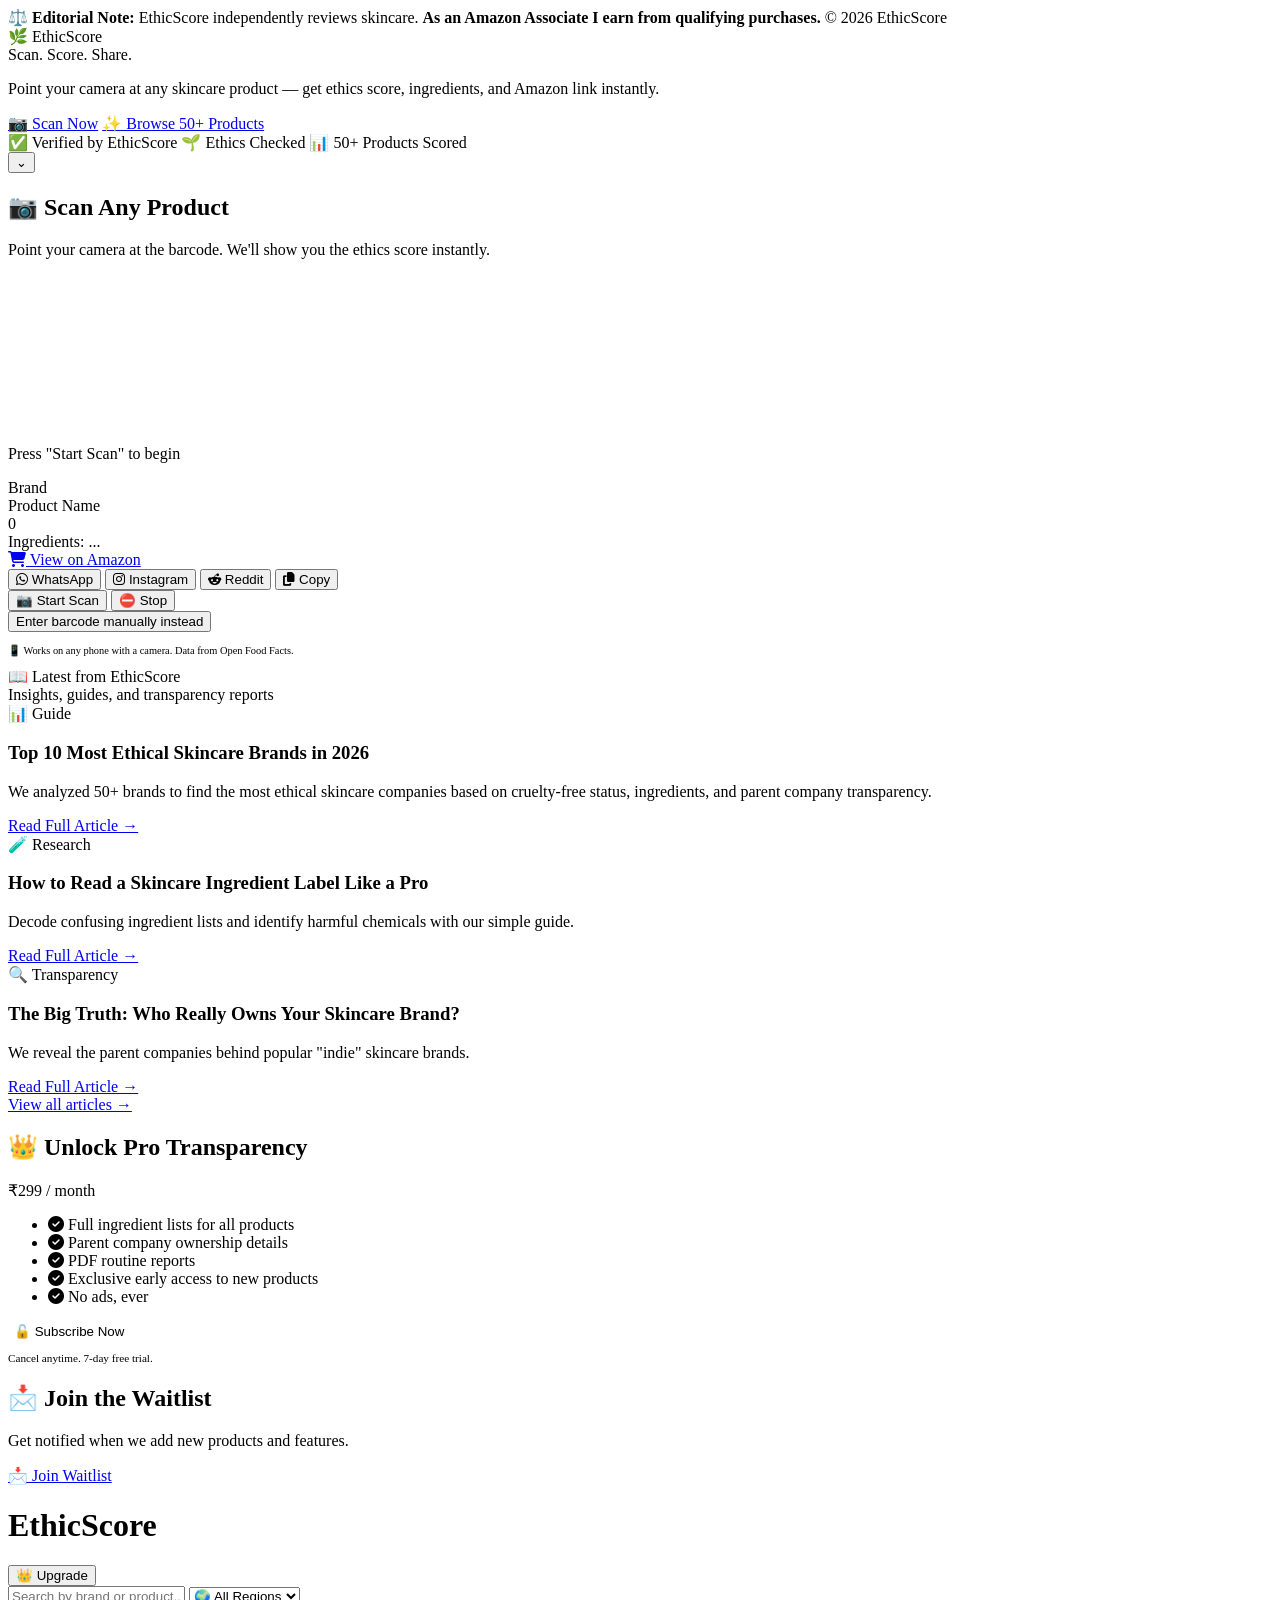
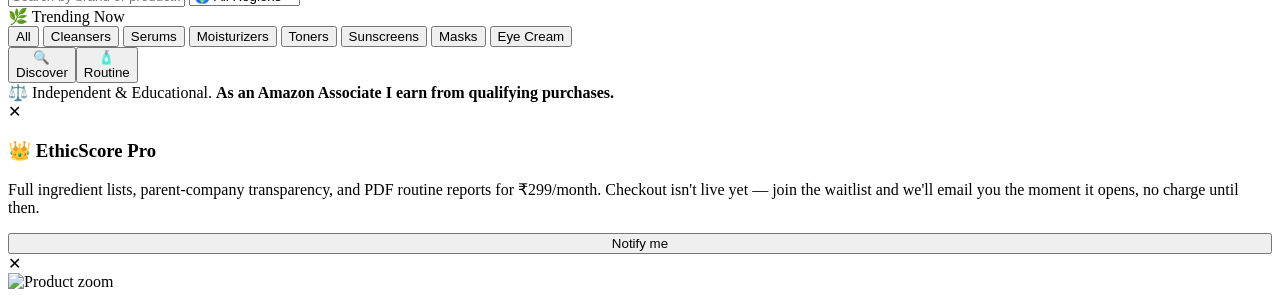
==== commit caccc8b2: "index.html" ====
--- a/index.html
+++ b/index.html
@@ -1,57 +1,174 @@
 <!DOCTYPE html>
 <html lang="en">
-<head><style>
-@font-face {
-  font-family: "Optimistic";
-  font-style: normal;
-  font-weight: 400 600;
-  font-display: swap;
-  src: url("/fonts/OptimisticAI_VF_Optimized.woff2") format("woff2");
-}
-@font-face {
-  font-family: "Optimistic Mono";
-  font-style: normal;
-  font-weight: 400;
-  font-display: swap;
-  src: url("/fonts/OptimisticMono_W_TextRegular.woff2") format("woff2");
-}
-:where(html) {
-  font-family: "Optimistic", system-ui, sans-serif;
-}
-:where(code, pre, kbd, samp) {
-  font-family: "Optimistic Mono", ui-monospace, monospace;
-}
-</style>
-  <meta charset="UTF-8">
-  <meta name="viewport" content="width=device-width, initial-scale=1">
-  <title>React Artifact</title>
-  <style>*,:after,:before{--tw-border-spacing-x:0;--tw-border-spacing-y:0;--tw-translate-x:0;--tw-translate-y:0;--tw-rotate:0;--tw-skew-x:0;--tw-skew-y:0;--tw-scale-x:1;--tw-scale-y:1;--tw-pan-x: ;--tw-pan-y: ;--tw-pinch-zoom: ;--tw-scroll-snap-strictness:proximity;--tw-gradient-from-position: ;--tw-gradient-via-position: ;--tw-gradient-to-position: ;--tw-ordinal: ;--tw-slashed-zero: ;--tw-numeric-figure: ;--tw-numeric-spacing: ;--tw-numeric-fraction: ;--tw-ring-inset: ;--tw-ring-offset-width:0px;--tw-ring-offset-color:#fff;--tw-ring-color:rgba(59,130,246,.5);--tw-ring-offset-shadow:0 0 #0000;--tw-ring-shadow:0 0 #0000;--tw-shadow:0 0 #0000;--tw-shadow-colored:0 0 #0000;--tw-blur: ;--tw-brightness: ;--tw-contrast: ;--tw-grayscale: ;--tw-hue-rotate: ;--tw-invert: ;--tw-saturate: ;--tw-sepia: ;--tw-drop-shadow: ;--tw-backdrop-blur: ;--tw-backdrop-brightness: ;--tw-backdrop-contrast: ;--tw-backdrop-grayscale: ;--tw-backdrop-hue-rotate: ;--tw-backdrop-invert: ;--tw-backdrop-opacity: ;--tw-backdrop-saturate: ;--tw-backdrop-sepia: ;--tw-contain-size: ;--tw-contain-layout: ;--tw-contain-paint: ;--tw-contain-style: }::backdrop{--tw-border-spacing-x:0;--tw-border-spacing-y:0;--tw-translate-x:0;--tw-translate-y:0;--tw-rotate:0;--tw-skew-x:0;--tw-skew-y:0;--tw-scale-x:1;--tw-scale-y:1;--tw-pan-x: ;--tw-pan-y: ;--tw-pinch-zoom: ;--tw-scroll-snap-strictness:proximity;--tw-gradient-from-position: ;--tw-gradient-via-position: ;--tw-gradient-to-position: ;--tw-ordinal: ;--tw-slashed-zero: ;--tw-numeric-figure: ;--tw-numeric-spacing: ;--tw-numeric-fraction: ;--tw-ring-inset: ;--tw-ring-offset-width:0px;--tw-ring-offset-color:#fff;--tw-ring-color:rgba(59,130,246,.5);--tw-ring-offset-shadow:0 0 #0000;--tw-ring-shadow:0 0 #0000;--tw-shadow:0 0 #0000;--tw-shadow-colored:0 0 #0000;--tw-blur: ;--tw-brightness: ;--tw-contrast: ;--tw-grayscale: ;--tw-hue-rotate: ;--tw-invert: ;--tw-saturate: ;--tw-sepia: ;--tw-drop-shadow: ;--tw-backdrop-blur: ;--tw-backdrop-brightness: ;--tw-backdrop-contrast: ;--tw-backdrop-grayscale: ;--tw-backdrop-hue-rotate: ;--tw-backdrop-invert: ;--tw-backdrop-opacity: ;--tw-backdrop-saturate: ;--tw-backdrop-sepia: ;--tw-contain-size: ;--tw-contain-layout: ;--tw-contain-paint: ;--tw-contain-style: }/*! tailwindcss v3.4.18 | MIT License | https://tailwindcss.com*/*,:after,:before{box-sizing:border-box;border:0 solid #e5e7eb}:after,:before{--tw-content:""}:host,html{line-height:1.5;-webkit-text-size-adjust:100%;-moz-tab-size:4;-o-tab-size:4;tab-size:4;font-family:ui-sans-serif,system-ui,sans-serif,Apple Color Emoji,Segoe UI Emoji,Segoe UI Symbol,Noto Color Emoji;font-feature-settings:normal;font-variation-settings:normal;-webkit-tap-highlight-color:transparent}body{line-height:inherit}hr{height:0;color:inherit;border-top-width:1px}abbr:where([title]){-webkit-text-decoration:underline dotted;text-decoration:underline dotted}h1,h2,h3,h4,h5,h6{font-size:inherit;font-weight:inherit}a{color:inherit;text-decoration:inherit}b,strong{font-weight:bolder}code,kbd,pre,samp{font-family:ui-monospace,SFMono-Regular,Menlo,Monaco,Consolas,Liberation Mono,Courier New,monospace;font-feature-settings:normal;font-variation-settings:normal;font-size:1em}small{font-size:80%}sub,sup{font-size:75%;line-height:0;position:relative;vertical-align:baseline}sub{bottom:-.25em}sup{top:-.5em}table{text-indent:0;border-color:inherit;border-collapse:collapse}button,input,optgroup,select,textarea{font-family:inherit;font-feature-settings:inherit;font-variation-settings:inherit;font-size:100%;font-weight:inherit;line-height:inherit;letter-spacing:inherit;color:inherit;margin:0;padding:0}button,select{text-transform:none}button,input:where([type=button]),input:where([type=reset]),input:where([type=submit]){-webkit-appearance:button;background-color:transparent;background-image:none}:-moz-focusring{outline:auto}:-moz-ui-invalid{box-shadow:none}progress{vertical-align:baseline}::-webkit-inner-spin-button,::-webkit-outer-spin-button{height:auto}[type=search]{-webkit-appearance:textfield;outline-offset:-2px}::-webkit-search-decoration{-webkit-appearance:none}::-webkit-file-upload-button{-webkit-appearance:button;font:inherit}summary{display:list-item}blockquote,dd,dl,figure,h1,h2,h3,h4,h5,h6,hr,p,pre{margin:0}fieldset{margin:0}fieldset,legend{padding:0}menu,ol,ul{list-style:none;margin:0;padding:0}dialog{padding:0}textarea{resize:vertical}input::-moz-placeholder,textarea::-moz-placeholder{opacity:1;color:#9ca3af}input::placeholder,textarea::placeholder{opacity:1;color:#9ca3af}[role=button],button{cursor:pointer}:disabled{cursor:default}audio,canvas,embed,iframe,img,object,svg,video{display:block;vertical-align:middle}img,video{max-width:100%;height:auto}[hidden]:where(:not([hidden=until-found])){display:none}.pointer-events-none{pointer-events:none}.fixed{position:fixed}.absolute{position:absolute}.relative{position:relative}.inset-0{inset:0}.-left-24{left:-6rem}.-right-32{right:-8rem}.-top-24{top:-6rem}.bottom-0{bottom:0}.left-3\.5{left:.875rem}.left-\[20\%\]{left:20%}.right-4{right:1rem}.top-1\/2{top:50%}.top-4{top:1rem}.top-\[20\%\]{top:20%}.z-10{z-index:10}.z-20{z-index:20}.z-50{z-index:50}.z-\[60\]{z-index:60}.mx-auto{margin-left:auto;margin-right:auto}.mb-4{margin-bottom:1rem}.ml-1{margin-left:.25rem}.ml-2{margin-left:.5rem}.mt-0\.5{margin-top:.125rem}.mt-1{margin-top:.25rem}.mt-16{margin-top:4rem}.mt-2{margin-top:.5rem}.mt-2\.5{margin-top:.625rem}.mt-3{margin-top:.75rem}.mt-4{margin-top:1rem}.mt-5{margin-top:1.25rem}.mt-6{margin-top:1.5rem}.mt-8{margin-top:2rem}.mt-auto{margin-top:auto}.line-clamp-2{-webkit-line-clamp:2}.line-clamp-2,.line-clamp-3{overflow:hidden;display:-webkit-box;-webkit-box-orient:vertical}.line-clamp-3{-webkit-line-clamp:3}.flex{display:flex}.inline-flex{display:inline-flex}.grid{display:grid}.hidden{display:none}.aspect-square{aspect-ratio:1/1}.h-3{height:.75rem}.h-3\.5{height:.875rem}.h-4{height:1rem}.h-7{height:1.75rem}.h-8{height:2rem}.h-9{height:2.25rem}.h-\[480px\]{height:480px}.h-\[520px\]{height:520px}.h-\[600px\]{height:600px}.h-full{height:100%}.max-h-\[92vh\]{max-height:92vh}.min-h-\[260px\]{min-height:260px}.min-h-screen{min-height:100vh}.w-3{width:.75rem}.w-3\.5{width:.875rem}.w-4{width:1rem}.w-7{width:1.75rem}.w-8{width:2rem}.w-9{width:2.25rem}.w-\[480px\]{width:480px}.w-\[520px\]{width:520px}.w-\[600px\]{width:600px}.w-full{width:100%}.min-w-0{min-width:0}.max-w-\[1280px\]{max-width:1280px}.max-w-\[520px\]{max-width:520px}.max-w-\[560px\]{max-width:560px}.max-w-\[680px\]{max-width:680px}.flex-1{flex:1 1 0%}.shrink-0{flex-shrink:0}.-translate-y-1\/2{--tw-translate-y:-50%}.-translate-y-1\/2,.transform{transform:translate(var(--tw-translate-x),var(--tw-translate-y)) rotate(var(--tw-rotate)) skewX(var(--tw-skew-x)) skewY(var(--tw-skew-y)) scaleX(var(--tw-scale-x)) scaleY(var(--tw-scale-y))}.cursor-pointer{cursor:pointer}.list-disc{list-style-type:disc}.grid-cols-2{grid-template-columns:repeat(2,minmax(0,1fr))}.flex-col{flex-direction:column}.flex-wrap{flex-wrap:wrap}.place-items-center{place-items:center}.items-start{align-items:flex-start}.items-end{align-items:flex-end}.items-center{align-items:center}.justify-center{justify-content:center}.justify-between{justify-content:space-between}.gap-1{gap:.25rem}.gap-1\.5{gap:.375rem}.gap-2{gap:.5rem}.gap-2\.5{gap:.625rem}.gap-3{gap:.75rem}.gap-4{gap:1rem}.gap-6{gap:1.5rem}.space-y-1\.5>:not([hidden])~:not([hidden]){--tw-space-y-reverse:0;margin-top:calc(.375rem*(1 - var(--tw-space-y-reverse)));margin-bottom:calc(.375rem*var(--tw-space-y-reverse))}.overflow-auto{overflow:auto}.overflow-hidden,.truncate{overflow:hidden}.truncate{text-overflow:ellipsis;white-space:nowrap}.rounded-\[10px\]{border-radius:10px}.rounded-\[14px\]{border-radius:14px}.rounded-\[16px\]{border-radius:16px}.rounded-\[18px\]{border-radius:18px}.rounded-\[20px\]{border-radius:20px}.rounded-\[24px\]{border-radius:24px}.rounded-full{border-radius:9999px}.rounded-t-\[28px\]{border-top-left-radius:28px;border-top-right-radius:28px}.border{border-width:1px}.border-b{border-bottom-width:1px}.border-t{border-top-width:1px}.border-\[\#2B3A2E\]{--tw-border-opacity:1;border-color:rgb(43 58 46/var(--tw-border-opacity,1))}.border-\[\#2B3A2E\]\/10{border-color:rgba(43,58,46,.1)}.border-\[\#2B3A2E\]\/15{border-color:rgba(43,58,46,.15)}.border-\[\#2B3A2E\]\/5{border-color:rgba(43,58,46,.05)}.border-\[\#2B3A2E\]\/\[0\.06\]{border-color:rgba(43,58,46,.06)}.border-\[\#8BA888\]\/15{border-color:rgba(139,168,136,.15)}.border-\[\#8BA888\]\/20{border-color:rgba(139,168,136,.2)}.border-\[\#FED7AA\]{--tw-border-opacity:1;border-color:rgb(254 215 170/var(--tw-border-opacity,1))}.bg-\[\#1A241C\]\/60{background-color:rgba(26,36,28,.6)}.bg-\[\#2B3A2E\]{--tw-bg-opacity:1;background-color:rgb(43 58 46/var(--tw-bg-opacity,1))}.bg-\[\#2B3A2E\]\/40{background-color:rgba(43,58,46,.4)}.bg-\[\#8BA888\]\/20{background-color:rgba(139,168,136,.2)}.bg-\[\#C8D8C3\]\/40{background-color:rgba(200,216,195,.4)}.bg-\[\#E8EDE6\]{--tw-bg-opacity:1;background-color:rgb(232 237 230/var(--tw-bg-opacity,1))}.bg-\[\#F4F7F2\]{--tw-bg-opacity:1;background-color:rgb(244 247 242/var(--tw-bg-opacity,1))}.bg-\[\#F7FAF6\]{--tw-bg-opacity:1;background-color:rgb(247 250 246/var(--tw-bg-opacity,1))}.bg-\[\#F7FAF6\]\/90{background-color:rgba(247,250,246,.9)}.bg-\[\#FDFEFc\]{--tw-bg-opacity:1;background-color:rgb(253 254 252/var(--tw-bg-opacity,1))}.bg-\[\#FDFEFc\]\/70{background-color:hsla(90,50%,99%,.7)}.bg-\[\#FFF7ED\]{--tw-bg-opacity:1;background-color:rgb(255 247 237/var(--tw-bg-opacity,1))}.bg-white{--tw-bg-opacity:1;background-color:rgb(255 255 255/var(--tw-bg-opacity,1))}.bg-white\/60{background-color:hsla(0,0%,100%,.6)}.bg-white\/70{background-color:hsla(0,0%,100%,.7)}.bg-white\/75{background-color:hsla(0,0%,100%,.75)}.bg-gradient-to-br{background-image:linear-gradient(to bottom right,var(--tw-gradient-stops))}.from-\[\#F4F7F2\]{--tw-gradient-from:#f4f7f2 var(--tw-gradient-from-position);--tw-gradient-to:hsla(96,24%,96%,0) var(--tw-gradient-to-position);--tw-gradient-stops:var(--tw-gradient-from),var(--tw-gradient-to)}.to-\[\#E8EDE6\]{--tw-gradient-to:#e8ede6 var(--tw-gradient-to-position)}.fill-\[\#8BA888\]{fill:#8ba888}.stroke-\[\#8BA888\]{stroke:#8ba888}.object-cover{-o-object-fit:cover;object-fit:cover}.p-0{padding:0}.p-3\.5{padding:.875rem}.p-4{padding:1rem}.p-6{padding:1.5rem}.px-2{padding-left:.5rem;padding-right:.5rem}.px-3{padding-left:.75rem;padding-right:.75rem}.px-4{padding-left:1rem;padding-right:1rem}.px-5{padding-left:1.25rem;padding-right:1.25rem}.px-6{padding-left:1.5rem;padding-right:1.5rem}.py-1{padding-top:.25rem;padding-bottom:.25rem}.py-1\.5{padding-top:.375rem;padding-bottom:.375rem}.py-2{padding-top:.5rem;padding-bottom:.5rem}.py-2\.5{padding-top:.625rem;padding-bottom:.625rem}.py-3{padding-top:.75rem;padding-bottom:.75rem}.py-3\.5{padding-top:.875rem;padding-bottom:.875rem}.py-5{padding-top:1.25rem;padding-bottom:1.25rem}.py-8{padding-top:2rem;padding-bottom:2rem}.pb-24{padding-bottom:6rem}.pb-6{padding-bottom:1.5rem}.pl-10{padding-left:2.5rem}.pl-4{padding-left:1rem}.pr-4{padding-right:1rem}.pt-6{padding-top:1.5rem}.pt-8{padding-top:2rem}.text-center{text-align:center}.font-serif{font-family:ui-serif,Georgia,Cambria,Times New Roman,Times,serif}.text-\[10\.5px\]{font-size:10.5px}.text-\[10px\]{font-size:10px}.text-\[11px\]{font-size:11px}.text-\[12\.5px\]{font-size:12.5px}.text-\[12px\]{font-size:12px}.text-\[13\.5px\]{font-size:13.5px}.text-\[13px\]{font-size:13px}.text-\[14px\]{font-size:14px}.text-\[15px\]{font-size:15px}.text-\[18px\]{font-size:18px}.text-\[22px\]{font-size:22px}.text-\[30px\]{font-size:30px}.font-\[700\]{font-weight:700}.font-medium{font-weight:500}.font-semibold{font-weight:600}.uppercase{text-transform:uppercase}.leading-\[1\.15\]{line-height:1.15}.leading-\[1\.35\]{line-height:1.35}.leading-\[1\.4\]{line-height:1.4}.leading-\[1\.5\]{line-height:1.5}.leading-\[1\.6\]{line-height:1.6}.tracking-\[-0\.01em\]{letter-spacing:-.01em}.tracking-\[-0\.02em\]{letter-spacing:-.02em}.tracking-\[-0\.03em\]{letter-spacing:-.03em}.tracking-\[0\.02em\]{letter-spacing:.02em}.tracking-\[0\.08em\]{letter-spacing:.08em}.tracking-\[0\.12em\]{letter-spacing:.12em}.tracking-\[0\.18em\]{letter-spacing:.18em}.text-\[\#2B3A2E\]{--tw-text-opacity:1;color:rgb(43 58 46/var(--tw-text-opacity,1))}.text-\[\#3E5242\]{--tw-text-opacity:1;color:rgb(62 82 66/var(--tw-text-opacity,1))}.text-\[\#4A5E4E\]{--tw-text-opacity:1;color:rgb(74 94 78/var(--tw-text-opacity,1))}.text-\[\#5A705E\]{--tw-text-opacity:1;color:rgb(90 112 94/var(--tw-text-opacity,1))}.text-\[\#7A8F7D\]{--tw-text-opacity:1;color:rgb(122 143 125/var(--tw-text-opacity,1))}.text-\[\#8B5E3C\]{--tw-text-opacity:1;color:rgb(139 94 60/var(--tw-text-opacity,1))}.text-\[\#8BA888\]{--tw-text-opacity:1;color:rgb(139 168 136/var(--tw-text-opacity,1))}.text-\[\#F4F7F2\]{--tw-text-opacity:1;color:rgb(244 247 242/var(--tw-text-opacity,1))}.text-white{--tw-text-opacity:1;color:rgb(255 255 255/var(--tw-text-opacity,1))}.shadow-\[0_20px_60px_rgba\(0\2c 0\2c 0\2c 0\.18\)\]{--tw-shadow:0 20px 60px rgba(0,0,0,.18);--tw-shadow-colored:0 20px 60px var(--tw-shadow-color);box-shadow:var(--tw-ring-offset-shadow,0 0 #0000),var(--tw-ring-shadow,0 0 #0000),var(--tw-shadow)}.shadow-\[0_24px_64px_rgba\(0\2c 0\2c 0\2c 0\.22\)\]{--tw-shadow:0 24px 64px rgba(0,0,0,.22);--tw-shadow-colored:0 24px 64px var(--tw-shadow-color);box-shadow:var(--tw-ring-offset-shadow,0 0 #0000),var(--tw-ring-shadow,0 0 #0000),var(--tw-shadow)}.shadow-\[0_8px_20px_rgba\(43\2c 58\2c 46\2c 0\.18\)\]{--tw-shadow:0 8px 20px rgba(43,58,46,.18);--tw-shadow-colored:0 8px 20px var(--tw-shadow-color);box-shadow:var(--tw-ring-offset-shadow,0 0 #0000),var(--tw-ring-shadow,0 0 #0000),var(--tw-shadow)}.blur-\[70px\]{--tw-blur:blur(70px)}.blur-\[70px\],.blur-\[80px\]{filter:var(--tw-blur) var(--tw-brightness) var(--tw-contrast) var(--tw-grayscale) var(--tw-hue-rotate) var(--tw-invert) var(--tw-saturate) var(--tw-sepia) var(--tw-drop-shadow)}.blur-\[80px\]{--tw-blur:blur(80px)}.blur-\[90px\]{--tw-blur:blur(90px)}.blur-\[90px\],.filter{filter:var(--tw-blur) var(--tw-brightness) var(--tw-contrast) var(--tw-grayscale) var(--tw-hue-rotate) var(--tw-invert) var(--tw-saturate) var(--tw-sepia) var(--tw-drop-shadow)}.backdrop-blur{--tw-backdrop-blur:blur(8px)}.backdrop-blur,.backdrop-blur-\[6px\]{backdrop-filter:var(--tw-backdrop-blur) var(--tw-backdrop-brightness) var(--tw-backdrop-contrast) var(--tw-backdrop-grayscale) var(--tw-backdrop-hue-rotate) var(--tw-backdrop-invert) var(--tw-backdrop-opacity) var(--tw-backdrop-saturate) var(--tw-backdrop-sepia)}.backdrop-blur-\[6px\]{--tw-backdrop-blur:blur(6px)}.backdrop-blur-\[8px\]{--tw-backdrop-blur:blur(8px);backdrop-filter:var(--tw-backdrop-blur) var(--tw-backdrop-brightness) var(--tw-backdrop-contrast) var(--tw-backdrop-grayscale) var(--tw-backdrop-hue-rotate) var(--tw-backdrop-invert) var(--tw-backdrop-opacity) var(--tw-backdrop-saturate) var(--tw-backdrop-sepia)}.transition{transition-property:color,background-color,border-color,text-decoration-color,fill,stroke,opacity,box-shadow,transform,filter,backdrop-filter;transition-timing-function:cubic-bezier(.4,0,.2,1);transition-duration:.15s}.duration-500{transition-duration:.5s}#root,body,html{min-height:100%}body{margin:0;font-family:Inter,ui-sans-serif,system-ui,-apple-system,BlinkMacSystemFont,Segoe UI,sans-serif}[role=button]:not([aria-disabled=true]),button:not(:disabled),label[for],select:not(:disabled),summary{cursor:pointer}.selection\:bg-\[\#8BA888\]\/30 ::-moz-selection{background-color:rgba(139,168,136,.3)}.selection\:bg-\[\#8BA888\]\/30 ::selection{background-color:rgba(139,168,136,.3)}.selection\:bg-\[\#8BA888\]\/30::-moz-selection{background-color:rgba(139,168,136,.3)}.selection\:bg-\[\#8BA888\]\/30::selection{background-color:rgba(139,168,136,.3)}.placeholder\:text-\[\#7A8F7D\]::-moz-placeholder{--tw-text-opacity:1;color:rgb(122 143 125/var(--tw-text-opacity,1))}.placeholder\:text-\[\#7A8F7D\]::placeholder{--tw-text-opacity:1;color:rgb(122 143 125/var(--tw-text-opacity,1))}.hover\:border-\[\#2B3A2E\]\/20:hover{border-color:rgba(43,58,46,.2)}.hover\:bg-\[\#1F2B22\]:hover{--tw-bg-opacity:1;background-color:rgb(31 43 34/var(--tw-bg-opacity,1))}.hover\:bg-\[\#2B3A2E\]:hover{--tw-bg-opacity:1;background-color:rgb(43 58 46/var(--tw-bg-opacity,1))}.hover\:bg-white:hover{--tw-bg-opacity:1;background-color:rgb(255 255 255/var(--tw-bg-opacity,1))}.hover\:text-white:hover{--tw-text-opacity:1;color:rgb(255 255 255/var(--tw-text-opacity,1))}.hover\:shadow-\[0_12px_32px_rgba\(43\2c 58\2c 46\2c 0\.08\)\]:hover{--tw-shadow:0 12px 32px rgba(43,58,46,.08);--tw-shadow-colored:0 12px 32px var(--tw-shadow-color);box-shadow:var(--tw-ring-offset-shadow,0 0 #0000),var(--tw-ring-shadow,0 0 #0000),var(--tw-shadow)}.focus\:outline-none:focus{outline:2px solid transparent;outline-offset:2px}.focus\:ring-2:focus{--tw-ring-offset-shadow:var(--tw-ring-inset) 0 0 0 var(--tw-ring-offset-width) var(--tw-ring-offset-color);--tw-ring-shadow:var(--tw-ring-inset) 0 0 0 calc(2px + var(--tw-ring-offset-width)) var(--tw-ring-color);box-shadow:var(--tw-ring-offset-shadow),var(--tw-ring-shadow),var(--tw-shadow,0 0 #0000)}.focus\:ring-\[\#8BA888\]\/30:focus{--tw-ring-color:rgba(139,168,136,.3)}.focus\:ring-\[\#8BA888\]\/40:focus{--tw-ring-color:rgba(139,168,136,.4)}.group:hover .group-hover\:scale-\[1\.02\]{--tw-scale-x:1.02;--tw-scale-y:1.02;transform:translate(var(--tw-translate-x),var(--tw-translate-y)) rotate(var(--tw-rotate)) skewX(var(--tw-skew-x)) skewY(var(--tw-skew-y)) scaleX(var(--tw-scale-x)) scaleY(var(--tw-scale-y))}@media (min-width:640px){.sm\:flex{display:flex}.sm\:hidden{display:none}.sm\:max-h-\[86vh\]{max-height:86vh}.sm\:max-w-\[860px\]{max-width:860px}.sm\:grid-cols-\[1\.1fr_1fr\]{grid-template-columns:1.1fr 1fr}.sm\:flex-row{flex-direction:row}.sm\:items-end{align-items:flex-end}.sm\:items-center{align-items:center}.sm\:gap-5{gap:1.25rem}.sm\:rounded-\[24px\]{border-radius:24px}.sm\:p-4{padding:1rem}.sm\:p-6{padding:1.5rem}.sm\:p-8{padding:2rem}.sm\:px-6{padding-left:1.5rem;padding-right:1.5rem}.sm\:py-10{padding-bottom:2.5rem}.sm\:pt-10,.sm\:py-10{padding-top:2.5rem}.sm\:text-\[26px\]{font-size:26px}.sm\:text-\[36px\]{font-size:36px}}@media (min-width:768px){.md\:grid-cols-3{grid-template-columns:repeat(3,minmax(0,1fr))}}@media (min-width:1024px){.lg\:grid-cols-4{grid-template-columns:repeat(4,minmax(0,1fr))}.lg\:flex-row{flex-direction:row}.lg\:items-center{align-items:center}}</style>
+<head>
+  <meta charset="UTF-8" />
+  <meta name="viewport" content="width=device-width, initial-scale=1.0" />
+  <title>EthicScore — Scan. Score. Share.</title>
+  <meta name="description" content="Point your camera at any skincare product and get its cruelty-free status, ingredient risk, and sustainability score instantly." />
+  <meta property="og:title" content="EthicScore — Scan. Score. Share." />
+  <meta property="og:description" content="Search, score, and discover ethical skincare products." />
+  <meta property="og:type" content="website" />
+  <meta property="og:url" content="https://vivugc369-ops.github.io/EthicScore/" />
+  <link rel="icon" href="data:image/svg+xml,<svg xmlns=%22http://www.w3.org/2000/svg%22 viewBox=%220 0 100 100%22><text y=%22.9em%22 font-size=%2290%22>🌿</text></svg>">
+  <link href="https://fonts.googleapis.com/css2?family=Inter:opsz,wght@14..32,400;14..32,500;14..32,600;14..32,700;14..32,800&display=swap" rel="stylesheet" />
+  <link rel="stylesheet" href="https://cdnjs.cloudflare.com/ajax/libs/font-awesome/6.5.0/css/all.min.css" />
+  <link rel="stylesheet" href="assets/css/style.css" />
 </head>
 <body>
-  <div id="root"></div>
-  
-  <script type="module">var uc=Object.create;var{getPrototypeOf:oc,defineProperty:Hl,getOwnPropertyNames:ic}=Object;var ac=Object.prototype.hasOwnProperty;var Ve=(e,t,n)=>{n=e!=null?uc(oc(e)):{};let r=t||!e||!e.__esModule?Hl(n,"default",{value:e,enumerable:!0}):n;for(let l of ic(e))if(!ac.call(r,l))Hl(r,l,{get:()=>e[l],enumerable:!0});return r};var gr=(e,t)=>()=>(t||e((t={exports:{}}).exports,t),t.exports);var sc=(e,t)=>{for(var n in t)Hl(e,n,{get:t[n],enumerable:!0,configurable:!0,set:(r)=>t[n]=()=>r})};var fc=(e,t)=>()=>(e&&(t=e(e=0)),t);var wt=gr((Nc)=>{var gn=Symbol.for("react.element"),cc=Symbol.for("react.portal"),dc=Symbol.for("react.fragment"),pc=Symbol.for("react.strict_mode"),mc=Symbol.for("react.profiler"),vc=Symbol.for("react.provider"),hc=Symbol.for("react.context"),yc=Symbol.for("react.forward_ref"),gc=Symbol.for("react.suspense"),wc=Symbol.for("react.memo"),Sc=Symbol.for("react.lazy"),di=Symbol.iterator;function kc(e){if(e===null||typeof e!=="object")return null;return e=di&&e[di]||e["@@iterator"],typeof e==="function"?e:null}var vi={isMounted:function(){return!1},enqueueForceUpdate:function(){},enqueueReplaceState:function(){},enqueueSetState:function(){}},hi=Object.assign,yi={};function Dt(e,t,n){this.props=e,this.context=t,this.refs=yi,this.updater=n||vi}Dt.prototype.isReactComponent={};Dt.prototype.setState=function(e,t){if(typeof e!=="object"&&typeof e!=="function"&&e!=null)throw Error("setState(...): takes an object of state variables to update or a function which returns an object of state variables.");this.updater.enqueueSetState(this,e,t,"setState")};Dt.prototype.forceUpdate=function(e){this.updater.enqueueForceUpdate(this,e,"forceUpdate")};function gi(){}gi.prototype=Dt.prototype;function Ql(e,t,n){this.props=e,this.context=t,this.refs=yi,this.updater=n||vi}var Kl=Ql.prototype=new gi;Kl.constructor=Ql;hi(Kl,Dt.prototype);Kl.isPureReactComponent=!0;var pi=Array.isArray,wi=Object.prototype.hasOwnProperty,Yl={current:null},Si={key:!0,ref:!0,__self:!0,__source:!0};function ki(e,t,n){var r,l={},u=null,o=null;if(t!=null)for(r in t.ref!==void 0&&(o=t.ref),t.key!==void 0&&(u=""+t.key),t)wi.call(t,r)&&!Si.hasOwnProperty(r)&&(l[r]=t[r]);var i=arguments.length-2;if(i===1)l.children=n;else if(1<i){for(var a=Array(i),f=0;f<i;f++)a[f]=arguments[f+2];l.children=a}if(e&&e.defaultProps)for(r in i=e.defaultProps,i)l[r]===void 0&&(l[r]=i[r]);return{$$typeof:gn,type:e,key:u,ref:o,props:l,_owner:Yl.current}}function Ec(e,t){return{$$typeof:gn,type:e.type,key:t,ref:e.ref,props:e.props,_owner:e._owner}}function Xl(e){return typeof e==="object"&&e!==null&&e.$$typeof===gn}function Cc(e){var t={"=":"=0",":":"=2"};return"$"+e.replace(/[=:]/g,function(n){return t[n]})}var mi=/\/+/g;function Wl(e,t){return typeof e==="object"&&e!==null&&e.key!=null?Cc(""+e.key):t.toString(36)}function Sr(e,t,n,r,l){var u=typeof e;if(u==="undefined"||u==="boolean")e=null;var o=!1;if(e===null)o=!0;else switch(u){case"string":case"number":o=!0;break;case"object":switch(e.$$typeof){case gn:case cc:o=!0}}if(o)return o=e,l=l(o),e=r===""?"."+Wl(o,0):r,pi(l)?(n="",e!=null&&(n=e.replace(mi,"$&/")+"/"),Sr(l,t,n,"",function(f){return f})):l!=null&&(Xl(l)&&(l=Ec(l,n+(!l.key||o&&o.key===l.key?"":(""+l.key).replace(mi,"$&/")+"/")+e)),t.push(l)),1;if(o=0,r=r===""?".":r+":",pi(e))for(var i=0;i<e.length;i++){u=e[i];var a=r+Wl(u,i);o+=Sr(u,t,n,a,l)}else if(a=kc(e),typeof a==="function")for(e=a.call(e),i=0;!(u=e.next()).done;)u=u.value,a=r+Wl(u,i++),o+=Sr(u,t,n,a,l);else if(u==="object")throw t=String(e),Error("Objects are not valid as a React child (found: "+(t==="[object Object]"?"object with keys {"+Object.keys(e).join(", ")+"}":t)+"). If you meant to render a collection of children, use an array instead.");return o}function wr(e,t,n){if(e==null)return e;var r=[],l=0;return Sr(e,r,"","",function(u){return t.call(n,u,l++)}),r}function _c(e){if(e._status===-1){var t=e._result;t=t(),t.then(function(n){if(e._status===0||e._status===-1)e._status=1,e._result=n},function(n){if(e._status===0||e._status===-1)e._status=2,e._result=n}),e._status===-1&&(e._status=0,e._result=t)}if(e._status===1)return e._result.default;throw e._result}var le={current:null},kr={transition:null},Pc={ReactCurrentDispatcher:le,ReactCurrentBatchConfig:kr,ReactCurrentOwner:Yl};function Ei(){throw Error("act(...) is not supported in production builds of React.")}Nc.Children={map:wr,forEach:function(e,t,n){wr(e,function(){t.apply(this,arguments)},n)},count:function(e){var t=0;return wr(e,function(){t++}),t},toArray:function(e){return wr(e,function(t){return t})||[]},only:function(e){if(!Xl(e))throw Error("React.Children.only expected to receive a single React element child.");return e}};Nc.Component=Dt;Nc.Fragment=dc;Nc.Profiler=mc;Nc.PureComponent=Ql;Nc.StrictMode=pc;Nc.Suspense=gc;Nc.__SECRET_INTERNALS_DO_NOT_USE_OR_YOU_WILL_BE_FIRED=Pc;Nc.act=Ei;Nc.cloneElement=function(e,t,n){if(e===null||e===void 0)throw Error("React.cloneElement(...): The argument must be a React element, but you passed "+e+".");var r=hi({},e.props),l=e.key,u=e.ref,o=e._owner;if(t!=null){if(t.ref!==void 0&&(u=t.ref,o=Yl.current),t.key!==void 0&&(l=""+t.key),e.type&&e.type.defaultProps)var i=e.type.defaultProps;for(a in t)wi.call(t,a)&&!Si.hasOwnProperty(a)&&(r[a]=t[a]===void 0&&i!==void 0?i[a]:t[a])}var a=arguments.length-2;if(a===1)r.children=n;else if(1<a){i=Array(a);for(var f=0;f<a;f++)i[f]=arguments[f+2];r.children=i}return{$$typeof:gn,type:e.type,key:l,ref:u,props:r,_owner:o}};Nc.createContext=function(e){return e={$$typeof:hc,_currentValue:e,_currentValue2:e,_threadCount:0,Provider:null,Consumer:null,_defaultValue:null,_globalName:null},e.Provider={$$typeof:vc,_context:e},e.Consumer=e};Nc.createElement=ki;Nc.createFactory=function(e){var t=ki.bind(null,e);return t.type=e,t};Nc.createRef=function(){return{current:null}};Nc.forwardRef=function(e){return{$$typeof:yc,render:e}};Nc.isValidElement=Xl;Nc.lazy=function(e){return{$$typeof:Sc,_payload:{_status:-1,_result:e},_init:_c}};Nc.memo=function(e,t){return{$$typeof:wc,type:e,compare:t===void 0?null:t}};Nc.startTransition=function(e){var t=kr.transition;kr.transition={};try{e()}finally{kr.transition=t}};Nc.unstable_act=Ei;Nc.useCallback=function(e,t){return le.current.useCallback(e,t)};Nc.useContext=function(e){return le.current.useContext(e)};Nc.useDebugValue=function(){};Nc.useDeferredValue=function(e){return le.current.useDeferredValue(e)};Nc.useEffect=function(e,t){return le.current.useEffect(e,t)};Nc.useId=function(){return le.current.useId()};Nc.useImperativeHandle=function(e,t,n){return le.current.useImperativeHandle(e,t,n)};Nc.useInsertionEffect=function(e,t){return le.current.useInsertionEffect(e,t)};Nc.useLayoutEffect=function(e,t){return le.current.useLayoutEffect(e,t)};Nc.useMemo=function(e,t){return le.current.useMemo(e,t)};Nc.useReducer=function(e,t,n){return le.current.useReducer(e,t,n)};Nc.useRef=function(e){return le.current.useRef(e)};Nc.useState=function(e){return le.current.useState(e)};Nc.useSyncExternalStore=function(e,t,n){return le.current.useSyncExternalStore(e,t,n)};Nc.useTransition=function(){return le.current.useTransition()};Nc.version="18.3.1"});var Ti=gr((fd)=>{function Zl(e,t){var n=e.length;e.push(t);e:for(;0<n;){var r=n-1>>>1,l=e[r];if(0<Er(l,t))e[r]=t,e[n]=l,n=r;else break e}}function _e(e){return e.length===0?null:e[0]}function Nr(e){if(e.length===0)return null;var t=e[0],n=e.pop();if(n!==t){e[0]=n;e:for(var r=0,l=e.length,u=l>>>1;r<u;){var o=2*(r+1)-1,i=e[o],a=o+1,f=e[a];if(0>Er(i,n))a<l&&0>Er(f,i)?(e[r]=f,e[a]=n,r=a):(e[r]=i,e[o]=n,r=o);else if(a<l&&0>Er(f,n))e[r]=f,e[a]=n,r=a;else break e}}return t}function Er(e,t){var n=e.sortIndex-t.sortIndex;return n!==0?n:e.id-t.id}if(typeof performance==="object"&&typeof performance.now==="function")Jl=performance,fd.unstable_now=function(){return Jl.now()};else Cr=Date,ql=Cr.now(),fd.unstable_now=function(){return Cr.now()-ql};var Jl,Cr,ql,Re=[],Je=[],sd=1,ye=null,b=3,xr=!1,St=!1,Sn=!1,_i=typeof setTimeout==="function"?setTimeout:null,Pi=typeof clearTimeout==="function"?clearTimeout:null,Ci=typeof setImmediate<"u"?setImmediate:null;typeof navigator<"u"&&navigator.scheduling!==void 0&&navigator.scheduling.isInputPending!==void 0&&navigator.scheduling.isInputPending.bind(navigator.scheduling);function jl(e){for(var t=_e(Je);t!==null;){if(t.callback===null)Nr(Je);else if(t.startTime<=e)Nr(Je),t.sortIndex=t.expirationTime,Zl(Re,t);else break;t=_e(Je)}}function eu(e){if(Sn=!1,jl(e),!St)if(_e(Re)!==null)St=!0,nu(tu);else{var t=_e(Je);t!==null&&ru(eu,t.startTime-e)}}function tu(e,t){St=!1,Sn&&(Sn=!1,Pi(kn),kn=-1),xr=!0;var n=b;try{jl(t);for(ye=_e(Re);ye!==null&&(!(ye.expirationTime>t)||e&&!zi());){var r=ye.callback;if(typeof r==="function"){ye.callback=null,b=ye.priorityLevel;var l=r(ye.expirationTime<=t);t=fd.unstable_now(),typeof l==="function"?ye.callback=l:ye===_e(Re)&&Nr(Re),jl(t)}else Nr(Re);ye=_e(Re)}if(ye!==null)var u=!0;else{var o=_e(Je);o!==null&&ru(eu,o.startTime-t),u=!1}return u}finally{ye=null,b=n,xr=!1}}var zr=!1,_r=null,kn=-1,Ni=5,xi=-1;function zi(){return fd.unstable_now()-xi<Ni?!1:!0}function Gl(){if(_r!==null){var e=fd.unstable_now();xi=e;var t=!0;try{t=_r(!0,e)}finally{t?wn():(zr=!1,_r=null)}}else zr=!1}var wn;if(typeof Ci==="function")wn=function(){Ci(Gl)};else if(typeof MessageChannel<"u")Pr=new MessageChannel,bl=Pr.port2,Pr.port1.onmessage=Gl,wn=function(){bl.postMessage(null)};else wn=function(){_i(Gl,0)};var Pr,bl;function nu(e){_r=e,zr||(zr=!0,wn())}function ru(e,t){kn=_i(function(){e(fd.unstable_now())},t)}fd.unstable_IdlePriority=5;fd.unstable_ImmediatePriority=1;fd.unstable_LowPriority=4;fd.unstable_NormalPriority=3;fd.unstable_Profiling=null;fd.unstable_UserBlockingPriority=2;fd.unstable_cancelCallback=function(e){e.callback=null};fd.unstable_continueExecution=function(){St||xr||(St=!0,nu(tu))};fd.unstable_forceFrameRate=function(e){0>e||125<e?console.error("forceFrameRate takes a positive int between 0 and 125, forcing frame rates higher than 125 fps is not supported"):Ni=0<e?Math.floor(1000/e):5};fd.unstable_getCurrentPriorityLevel=function(){return b};fd.unstable_getFirstCallbackNode=function(){return _e(Re)};fd.unstable_next=function(e){switch(b){case 1:case 2:case 3:var t=3;break;default:t=b}var n=b;b=t;try{return e()}finally{b=n}};fd.unstable_pauseExecution=function(){};fd.unstable_requestPaint=function(){};fd.unstable_runWithPriority=function(e,t){switch(e){case 1:case 2:case 3:case 4:case 5:break;default:e=3}var n=b;b=e;try{return t()}finally{b=n}};fd.unstable_scheduleCallback=function(e,t,n){var r=fd.unstable_now();switch(typeof n==="object"&&n!==null?(n=n.delay,n=typeof n==="number"&&0<n?r+n:r):n=r,e){case 1:var l=-1;break;case 2:l=250;break;case 5:l=1073741823;break;case 4:l=1e4;break;default:l=5000}return l=n+l,e={id:sd++,callback:t,priorityLevel:e,startTime:n,expirationTime:l,sortIndex:-1},n>r?(e.sortIndex=n,Zl(Je,e),_e(Re)===null&&e===_e(Je)&&(Sn?(Pi(kn),kn=-1):Sn=!0,ru(eu,n-r))):(e.sortIndex=l,Zl(Re,e),St||xr||(St=!0,nu(tu))),e};fd.unstable_shouldYield=zi;fd.unstable_wrapCallback=function(e){var t=b;return function(){var n=b;b=t;try{return e.apply(this,arguments)}finally{b=n}}}});var fi={};sc(fi,{version:()=>Qf,unstable_renderSubtreeIntoContainer:()=>Wf,unstable_batchedUpdates:()=>Hf,unmountComponentAtNode:()=>$f,render:()=>Bf,hydrateRoot:()=>Af,hydrate:()=>Vf,flushSync:()=>Uf,findDOMNode:()=>Df,createRoot:()=>Of,createPortal:()=>If,__SECRET_INTERNALS_DO_NOT_USE_OR_YOU_WILL_BE_FIRED:()=>Ff});function y(e){for(var t="https://reactjs.org/docs/error-decoder.html?invariant="+e,n=1;n<arguments.length;n++)t+="&args[]="+encodeURIComponent(arguments[n]);return"Minified React error #"+e+"; visit "+t+" for the full message or use the non-minified dev environment for full errors and additional helpful warnings."}function It(e,t){ln(e,t),ln(e+"Capture",t)}function ln(e,t){Yn[e]=t;for(e=0;e<t.length;e++)Oa.add(t[e])}function Ld(e){if(Pu.call(Mi,e))return!0;if(Pu.call(Li,e))return!1;if(Td.test(e))return Mi[e]=!0;return Li[e]=!0,!1}function Md(e,t,n,r){if(n!==null&&n.type===0)return!1;switch(typeof t){case"function":case"symbol":return!0;case"boolean":if(r)return!1;if(n!==null)return!n.acceptsBooleans;return e=e.toLowerCase().slice(0,5),e!=="data-"&&e!=="aria-";default:return!1}}function Rd(e,t,n,r){if(t===null||typeof t>"u"||Md(e,t,n,r))return!0;if(r)return!1;if(n!==null)switch(n.type){case 3:return!t;case 4:return t===!1;case 5:return isNaN(t);case 6:return isNaN(t)||1>t}return!1}function ie(e,t,n,r,l,u,o){this.acceptsBooleans=t===2||t===3||t===4,this.attributeName=r,this.attributeNamespace=l,this.mustUseProperty=n,this.propertyName=e,this.type=t,this.sanitizeURL=u,this.removeEmptyString=o}function ko(e){return e[1].toUpperCase()}function Eo(e,t,n,r){var l=q.hasOwnProperty(t)?q[t]:null;if(l!==null?l.type!==0:r||!(2<t.length)||t[0]!=="o"&&t[0]!=="O"||t[1]!=="n"&&t[1]!=="N")Rd(t,n,l,r)&&(n=null),r||l===null?Ld(t)&&(n===null?e.removeAttribute(t):e.setAttribute(t,""+n)):l.mustUseProperty?e[l.propertyName]=n===null?l.type===3?!1:"":n:(t=l.attributeName,r=l.attributeNamespace,n===null?e.removeAttribute(t):(l=l.type,n=l===3||l===4&&n===!0?"":""+n,r?e.setAttributeNS(r,t,n):e.setAttribute(t,n)))}function En(e){if(e===null||typeof e!=="object")return null;return e=Ri&&e[Ri]||e["@@iterator"],typeof e==="function"?e:null}function Tn(e){if(lu===void 0)try{throw Error()}catch(n){var t=n.stack.trim().match(/\n( *(at )?)/);lu=t&&t[1]||""}return`
-`+lu+e}function ou(e,t){if(!e||uu)return"";uu=!0;var n=Error.prepareStackTrace;Error.prepareStackTrace=void 0;try{if(t)if(t=function(){throw Error()},Object.defineProperty(t.prototype,"props",{set:function(){throw Error()}}),typeof Reflect==="object"&&Reflect.construct){try{Reflect.construct(t,[])}catch(f){var r=f}Reflect.construct(e,[],t)}else{try{t.call()}catch(f){r=f}e.call(t.prototype)}else{try{throw Error()}catch(f){r=f}e()}}catch(f){if(f&&r&&typeof f.stack==="string"){for(var l=f.stack.split(`
-`),u=r.stack.split(`
-`),o=l.length-1,i=u.length-1;1<=o&&0<=i&&l[o]!==u[i];)i--;for(;1<=o&&0<=i;o--,i--)if(l[o]!==u[i]){if(o!==1||i!==1)do if(o--,i--,0>i||l[o]!==u[i]){var a=`
-`+l[o].replace(" at new "," at ");return e.displayName&&a.includes("<anonymous>")&&(a=a.replace("<anonymous>",e.displayName)),a}while(1<=o&&0<=i);break}}}finally{uu=!1,Error.prepareStackTrace=n}return(e=e?e.displayName||e.name:"")?Tn(e):""}function Fd(e){switch(e.tag){case 5:return Tn(e.type);case 16:return Tn("Lazy");case 13:return Tn("Suspense");case 19:return Tn("SuspenseList");case 0:case 2:case 15:return e=ou(e.type,!1),e;case 11:return e=ou(e.type.render,!1),e;case 1:return e=ou(e.type,!0),e;default:return""}}function Tu(e){if(e==null)return null;if(typeof e==="function")return e.displayName||e.name||null;if(typeof e==="string")return e;switch(e){case $t:return"Fragment";case Bt:return"Portal";case Nu:return"Profiler";case Co:return"StrictMode";case xu:return"Suspense";case zu:return"SuspenseList"}if(typeof e==="object")switch(e.$$typeof){case Ua:return(e.displayName||"Context")+".Consumer";case Da:return(e._context.displayName||"Context")+".Provider";case _o:var t=e.render;return e=e.displayName,e||(e=t.displayName||t.name||"",e=e!==""?"ForwardRef("+e+")":"ForwardRef"),e;case Po:return t=e.displayName||null,t!==null?t:Tu(e.type)||"Memo";case je:t=e._payload,e=e._init;try{return Tu(e(t))}catch(n){}}return null}function Id(e){var t=e.type;switch(e.tag){case 24:return"Cache";case 9:return(t.displayName||"Context")+".Consumer";case 10:return(t._context.displayName||"Context")+".Provider";case 18:return"DehydratedFragment";case 11:return e=t.render,e=e.displayName||e.name||"",t.displayName||(e!==""?"ForwardRef("+e+")":"ForwardRef");case 7:return"Fragment";case 5:return t;case 4:return"Portal";case 3:return"Root";case 6:return"Text";case 16:return Tu(t);case 8:return t===Co?"StrictMode":"Mode";case 22:return"Offscreen";case 12:return"Profiler";case 21:return"Scope";case 13:return"Suspense";case 19:return"SuspenseList";case 25:return"TracingMarker";case 1:case 0:case 17:case 2:case 14:case 15:if(typeof t==="function")return t.displayName||t.name||null;if(typeof t==="string")return t}return null}function dt(e){switch(typeof e){case"boolean":case"number":case"string":case"undefined":return e;case"object":return e;default:return""}}function Aa(e){var t=e.type;return(e=e.nodeName)&&e.toLowerCase()==="input"&&(t==="checkbox"||t==="radio")}function Od(e){var t=Aa(e)?"checked":"value",n=Object.getOwnPropertyDescriptor(e.constructor.prototype,t),r=""+e[t];if(!e.hasOwnProperty(t)&&typeof n<"u"&&typeof n.get==="function"&&typeof n.set==="function"){var{get:l,set:u}=n;return Object.defineProperty(e,t,{configurable:!0,get:function(){return l.call(this)},set:function(o){r=""+o,u.call(this,o)}}),Object.defineProperty(e,t,{enumerable:n.enumerable}),{getValue:function(){return r},setValue:function(o){r=""+o},stopTracking:function(){e._valueTracker=null,delete e[t]}}}}function Lr(e){e._valueTracker||(e._valueTracker=Od(e))}function Ba(e){if(!e)return!1;var t=e._valueTracker;if(!t)return!0;var n=t.getValue(),r="";return e&&(r=Aa(e)?e.checked?"true":"false":e.value),e=r,e!==n?(t.setValue(e),!0):!1}function tl(e){if(e=e||(typeof document<"u"?document:void 0),typeof e>"u")return null;try{return e.activeElement||e.body}catch(t){return e.body}}function Lu(e,t){var n=t.checked;return A({},t,{defaultChecked:void 0,defaultValue:void 0,value:void 0,checked:n!=null?n:e._wrapperState.initialChecked})}function Fi(e,t){var n=t.defaultValue==null?"":t.defaultValue,r=t.checked!=null?t.checked:t.defaultChecked;n=dt(t.value!=null?t.value:n),e._wrapperState={initialChecked:r,initialValue:n,controlled:t.type==="checkbox"||t.type==="radio"?t.checked!=null:t.value!=null}}function $a(e,t){t=t.checked,t!=null&&Eo(e,"checked",t,!1)}function Mu(e,t){$a(e,t);var n=dt(t.value),r=t.type;if(n!=null)if(r==="number"){if(n===0&&e.value===""||e.value!=n)e.value=""+n}else e.value!==""+n&&(e.value=""+n);else if(r==="submit"||r==="reset"){e.removeAttribute("value");return}t.hasOwnProperty("value")?Ru(e,t.type,n):t.hasOwnProperty("defaultValue")&&Ru(e,t.type,dt(t.defaultValue)),t.checked==null&&t.defaultChecked!=null&&(e.defaultChecked=!!t.defaultChecked)}function Ii(e,t,n){if(t.hasOwnProperty("value")||t.hasOwnProperty("defaultValue")){var r=t.type;if(!(r!=="submit"&&r!=="reset"||t.value!==void 0&&t.value!==null))return;t=""+e._wrapperState.initialValue,n||t===e.value||(e.value=t),e.defaultValue=t}n=e.name,n!==""&&(e.name=""),e.defaultChecked=!!e._wrapperState.initialChecked,n!==""&&(e.name=n)}function Ru(e,t,n){if(t!=="number"||tl(e.ownerDocument)!==e)n==null?e.defaultValue=""+e._wrapperState.initialValue:e.defaultValue!==""+n&&(e.defaultValue=""+n)}function jt(e,t,n,r){if(e=e.options,t){t={};for(var l=0;l<n.length;l++)t["$"+n[l]]=!0;for(n=0;n<e.length;n++)l=t.hasOwnProperty("$"+e[n].value),e[n].selected!==l&&(e[n].selected=l),l&&r&&(e[n].defaultSelected=!0)}else{n=""+dt(n),t=null;for(l=0;l<e.length;l++){if(e[l].value===n){e[l].selected=!0,r&&(e[l].defaultSelected=!0);return}t!==null||e[l].disabled||(t=e[l])}t!==null&&(t.selected=!0)}}function Fu(e,t){if(t.dangerouslySetInnerHTML!=null)throw Error(y(91));return A({},t,{value:void 0,defaultValue:void 0,children:""+e._wrapperState.initialValue})}function Oi(e,t){var n=t.value;if(n==null){if(n=t.children,t=t.defaultValue,n!=null){if(t!=null)throw Error(y(92));if(Ln(n)){if(1<n.length)throw Error(y(93));n=n[0]}t=n}t==null&&(t=""),n=t}e._wrapperState={initialValue:dt(n)}}function Ha(e,t){var n=dt(t.value),r=dt(t.defaultValue);n!=null&&(n=""+n,n!==e.value&&(e.value=n),t.defaultValue==null&&e.defaultValue!==n&&(e.defaultValue=n)),r!=null&&(e.defaultValue=""+r)}function Di(e){var t=e.textContent;t===e._wrapperState.initialValue&&t!==""&&t!==null&&(e.value=t)}function Wa(e){switch(e){case"svg":return"http://www.w3.org/2000/svg";case"math":return"http://www.w3.org/1998/Math/MathML";default:return"http://www.w3.org/1999/xhtml"}}function Iu(e,t){return e==null||e==="http://www.w3.org/1999/xhtml"?Wa(t):e==="http://www.w3.org/2000/svg"&&t==="foreignObject"?"http://www.w3.org/1999/xhtml":e}function Xn(e,t){if(t){var n=e.firstChild;if(n&&n===e.lastChild&&n.nodeType===3){n.nodeValue=t;return}}e.textContent=t}function Ka(e,t,n){return t==null||typeof t==="boolean"||t===""?"":n||typeof t!=="number"||t===0||Un.hasOwnProperty(e)&&Un[e]?(""+t).trim():t+"px"}function Ya(e,t){e=e.style;for(var n in t)if(t.hasOwnProperty(n)){var r=n.indexOf("--")===0,l=Ka(n,t[n],r);n==="float"&&(n="cssFloat"),r?e.setProperty(n,l):e[n]=l}}function Ou(e,t){if(t){if(Ud[e]&&(t.children!=null||t.dangerouslySetInnerHTML!=null))throw Error(y(137,e));if(t.dangerouslySetInnerHTML!=null){if(t.children!=null)throw Error(y(60));if(typeof t.dangerouslySetInnerHTML!=="object"||!("__html"in t.dangerouslySetInnerHTML))throw Error(y(61))}if(t.style!=null&&typeof t.style!=="object")throw Error(y(62))}}function Du(e,t){if(e.indexOf("-")===-1)return typeof t.is==="string";switch(e){case"annotation-xml":case"color-profile":case"font-face":case"font-face-src":case"font-face-uri":case"font-face-format":case"font-face-name":case"missing-glyph":return!1;default:return!0}}function No(e){return e=e.target||e.srcElement||window,e.correspondingUseElement&&(e=e.correspondingUseElement),e.nodeType===3?e.parentNode:e}function Ui(e){if(e=cr(e)){if(typeof Vu!=="function")throw Error(y(280));var t=e.stateNode;t&&(t=Tl(t),Vu(e.stateNode,e.type,t))}}function Xa(e){bt?en?en.push(e):en=[e]:bt=e}function Ga(){if(bt){var e=bt,t=en;if(en=bt=null,Ui(e),t)for(e=0;e<t.length;e++)Ui(t[e])}}function Za(e,t){return e(t)}function Ja(){}function qa(e,t,n){if(iu)return e(t,n);iu=!0;try{return Za(e,t,n)}finally{if(iu=!1,bt!==null||en!==null)Ja(),Ga()}}function Gn(e,t){var n=e.stateNode;if(n===null)return null;var r=Tl(n);if(r===null)return null;n=r[t];e:switch(t){case"onClick":case"onClickCapture":case"onDoubleClick":case"onDoubleClickCapture":case"onMouseDown":case"onMouseDownCapture":case"onMouseMove":case"onMouseMoveCapture":case"onMouseUp":case"onMouseUpCapture":case"onMouseEnter":(r=!r.disabled)||(e=e.type,r=!(e==="button"||e==="input"||e==="select"||e==="textarea")),e=!r;break e;default:e=!1}if(e)return null;if(n&&typeof n!=="function")throw Error(y(231,t,typeof n));return n}function Vd(e,t,n,r,l,u,o,i,a){var f=Array.prototype.slice.call(arguments,3);try{t.apply(n,f)}catch(p){this.onError(p)}}function Bd(e,t,n,r,l,u,o,i,a){Vn=!1,nl=null,Vd.apply(Ad,arguments)}function $d(e,t,n,r,l,u,o,i,a){if(Bd.apply(this,arguments),Vn){if(Vn){var f=nl;Vn=!1,nl=null}else throw Error(y(198));rl||(rl=!0,Bu=f)}}function Ot(e){var t=e,n=e;if(e.alternate)for(;t.return;)t=t.return;else{e=t;do t=e,(t.flags&4098)!==0&&(n=t.return),e=t.return;while(e)}return t.tag===3?n:null}function ja(e){if(e.tag===13){var t=e.memoizedState;if(t===null&&(e=e.alternate,e!==null&&(t=e.memoizedState)),t!==null)return t.dehydrated}return null}function Vi(e){if(Ot(e)!==e)throw Error(y(188))}function Hd(e){var t=e.alternate;if(!t){if(t=Ot(e),t===null)throw Error(y(188));return t!==e?null:e}for(var n=e,r=t;;){var l=n.return;if(l===null)break;var u=l.alternate;if(u===null){if(r=l.return,r!==null){n=r;continue}break}if(l.child===u.child){for(u=l.child;u;){if(u===n)return Vi(l),e;if(u===r)return Vi(l),t;u=u.sibling}throw Error(y(188))}if(n.return!==r.return)n=l,r=u;else{for(var o=!1,i=l.child;i;){if(i===n){o=!0,n=l,r=u;break}if(i===r){o=!0,r=l,n=u;break}i=i.sibling}if(!o){for(i=u.child;i;){if(i===n){o=!0,n=u,r=l;break}if(i===r){o=!0,r=u,n=l;break}i=i.sibling}if(!o)throw Error(y(189))}}if(n.alternate!==r)throw Error(y(190))}if(n.tag!==3)throw Error(y(188));return n.stateNode.current===n?e:t}function ba(e){return e=Hd(e),e!==null?es(e):null}function es(e){if(e.tag===5||e.tag===6)return e;for(e=e.child;e!==null;){var t=es(e);if(t!==null)return t;e=e.sibling}return null}function Xd(e){if(De&&typeof De.onCommitFiberRoot==="function")try{De.onCommitFiberRoot(Pl,e,void 0,(e.current.flags&128)===128)}catch(t){}}function Jd(e){return e>>>=0,e===0?32:31-(Gd(e)/Zd|0)|0}function Mn(e){switch(e&-e){case 1:return 1;case 2:return 2;case 4:return 4;case 8:return 8;case 16:return 16;case 32:return 32;case 64:case 128:case 256:case 512:case 1024:case 2048:case 4096:case 8192:case 16384:case 32768:case 65536:case 131072:case 262144:case 524288:case 1048576:case 2097152:return e&4194240;case 4194304:case 8388608:case 16777216:case 33554432:case 67108864:return e&130023424;case 134217728:return 134217728;case 268435456:return 268435456;case 536870912:return 536870912;case 1073741824:return 1073741824;default:return e}}function ul(e,t){var n=e.pendingLanes;if(n===0)return 0;var r=0,l=e.suspendedLanes,u=e.pingedLanes,o=n&268435455;if(o!==0){var i=o&~l;i!==0?r=Mn(i):(u&=o,u!==0&&(r=Mn(u)))}else o=n&~l,o!==0?r=Mn(o):u!==0&&(r=Mn(u));if(r===0)return 0;if(t!==0&&t!==r&&(t&l)===0&&(l=r&-r,u=t&-t,l>=u||l===16&&(u&4194240)!==0))return t;if((r&4)!==0&&(r|=n&16),t=e.entangledLanes,t!==0)for(e=e.entanglements,t&=r;0<t;)n=31-Te(t),l=1<<n,r|=e[n],t&=~l;return r}function qd(e,t){switch(e){case 1:case 2:case 4:return t+250;case 8:case 16:case 32:case 64:case 128:case 256:case 512:case 1024:case 2048:case 4096:case 8192:case 16384:case 32768:case 65536:case 131072:case 262144:case 524288:case 1048576:case 2097152:return t+5000;case 4194304:case 8388608:case 16777216:case 33554432:case 67108864:return-1;case 134217728:case 268435456:case 536870912:case 1073741824:return-1;default:return-1}}function jd(e,t){for(var{suspendedLanes:n,pingedLanes:r,expirationTimes:l,pendingLanes:u}=e;0<u;){var o=31-Te(u),i=1<<o,a=l[o];if(a===-1){if((i&n)===0||(i&r)!==0)l[o]=qd(i,t)}else a<=t&&(e.expiredLanes|=i);u&=~i}}function $u(e){return e=e.pendingLanes&-1073741825,e!==0?e:e&1073741824?1073741824:0}function ls(){var e=Rr;return Rr<<=1,(Rr&4194240)===0&&(Rr=64),e}function au(e){for(var t=[],n=0;31>n;n++)t.push(e);return t}function sr(e,t,n){e.pendingLanes|=t,t!==536870912&&(e.suspendedLanes=0,e.pingedLanes=0),e=e.eventTimes,t=31-Te(t),e[t]=n}function bd(e,t){var n=e.pendingLanes&~t;e.pendingLanes=t,e.suspendedLanes=0,e.pingedLanes=0,e.expiredLanes&=t,e.mutableReadLanes&=t,e.entangledLanes&=t,t=e.entanglements;var r=e.eventTimes;for(e=e.expirationTimes;0<n;){var l=31-Te(n),u=1<<l;t[l]=0,r[l]=-1,e[l]=-1,n&=~u}}function zo(e,t){var n=e.entangledLanes|=t;for(e=e.entanglements;n;){var r=31-Te(n),l=1<<r;l&t|e[r]&t&&(e[r]|=t),n&=~l}}function us(e){return e&=-e,1<e?4<e?(e&268435455)!==0?16:536870912:4:1}function Bi(e,t){switch(e){case"focusin":case"focusout":lt=null;break;case"dragenter":case"dragleave":ut=null;break;case"mouseover":case"mouseout":ot=null;break;case"pointerover":case"pointerout":Zn.delete(t.pointerId);break;case"gotpointercapture":case"lostpointercapture":Jn.delete(t.pointerId)}}function Cn(e,t,n,r,l,u){if(e===null||e.nativeEvent!==u)return e={blockedOn:t,domEventName:n,eventSystemFlags:r,nativeEvent:u,targetContainers:[l]},t!==null&&(t=cr(t),t!==null&&To(t)),e;return e.eventSystemFlags|=r,t=e.targetContainers,l!==null&&t.indexOf(l)===-1&&t.push(l),e}function tp(e,t,n,r,l){switch(t){case"focusin":return lt=Cn(lt,e,t,n,r,l),!0;case"dragenter":return ut=Cn(ut,e,t,n,r,l),!0;case"mouseover":return ot=Cn(ot,e,t,n,r,l),!0;case"pointerover":var u=l.pointerId;return Zn.set(u,Cn(Zn.get(u)||null,e,t,n,r,l)),!0;case"gotpointercapture":return u=l.pointerId,Jn.set(u,Cn(Jn.get(u)||null,e,t,n,r,l)),!0}return!1}function fs(e){var t=_t(e.target);if(t!==null){var n=Ot(t);if(n!==null){if(t=n.tag,t===13){if(t=ja(n),t!==null){e.blockedOn=t,ss(e.priority,function(){is(n)});return}}else if(t===3&&n.stateNode.current.memoizedState.isDehydrated){e.blockedOn=n.tag===3?n.stateNode.containerInfo:null;return}}}e.blockedOn=null}function Qr(e){if(e.blockedOn!==null)return!1;for(var t=e.targetContainers;0<t.length;){var n=Wu(e.domEventName,e.eventSystemFlags,t[0],e.nativeEvent);if(n===null){n=e.nativeEvent;var r=new n.constructor(n.type,n);Uu=r,n.target.dispatchEvent(r),Uu=null}else return t=cr(n),t!==null&&To(t),e.blockedOn=n,!1;t.shift()}return!0}function $i(e,t,n){Qr(e)&&n.delete(t)}function np(){Hu=!1,lt!==null&&Qr(lt)&&(lt=null),ut!==null&&Qr(ut)&&(ut=null),ot!==null&&Qr(ot)&&(ot=null),Zn.forEach($i),Jn.forEach($i)}function _n(e,t){e.blockedOn===t&&(e.blockedOn=null,Hu||(Hu=!0,D.unstable_scheduleCallback(D.unstable_NormalPriority,np)))}function qn(e){function t(l){return _n(l,e)}if(0<Ir.length){_n(Ir[0],e);for(var n=1;n<Ir.length;n++){var r=Ir[n];r.blockedOn===e&&(r.blockedOn=null)}}lt!==null&&_n(lt,e),ut!==null&&_n(ut,e),ot!==null&&_n(ot,e),Zn.forEach(t),Jn.forEach(t);for(n=0;n<et.length;n++)r=et[n],r.blockedOn===e&&(r.blockedOn=null);for(;0<et.length&&(n=et[0],n.blockedOn===null);)fs(n),n.blockedOn===null&&et.shift()}function rp(e,t,n,r){var l=M,u=tn.transition;tn.transition=null;try{M=1,Lo(e,t,n,r)}finally{M=l,tn.transition=u}}function lp(e,t,n,r){var l=M,u=tn.transition;tn.transition=null;try{M=4,Lo(e,t,n,r)}finally{M=l,tn.transition=u}}function Lo(e,t,n,r){if(ol){var l=Wu(e,t,n,r);if(l===null)mu(e,t,r,il,n),Bi(e,r);else if(tp(l,e,t,n,r))r.stopPropagation();else if(Bi(e,r),t&4&&-1<ep.indexOf(e)){for(;l!==null;){var u=cr(l);if(u!==null&&os(u),u=Wu(e,t,n,r),u===null&&mu(e,t,r,il,n),u===l)break;l=u}l!==null&&r.stopPropagation()}else mu(e,t,r,null,n)}}function Wu(e,t,n,r){if(il=null,e=No(r),e=_t(e),e!==null)if(t=Ot(e),t===null)e=null;else if(n=t.tag,n===13){if(e=ja(t),e!==null)return e;e=null}else if(n===3){if(t.stateNode.current.memoizedState.isDehydrated)return t.tag===3?t.stateNode.containerInfo:null;e=null}else t!==e&&(e=null);return il=e,null}function cs(e){switch(e){case"cancel":case"click":case"close":case"contextmenu":case"copy":case"cut":case"auxclick":case"dblclick":case"dragend":case"dragstart":case"drop":case"focusin":case"focusout":case"input":case"invalid":case"keydown":case"keypress":case"keyup":case"mousedown":case"mouseup":case"paste":case"pause":case"play":case"pointercancel":case"pointerdown":case"pointerup":case"ratechange":case"reset":case"resize":case"seeked":case"submit":case"touchcancel":case"touchend":case"touchstart":case"volumechange":case"change":case"selectionchange":case"textInput":case"compositionstart":case"compositionend":case"compositionupdate":case"beforeblur":case"afterblur":case"beforeinput":case"blur":case"fullscreenchange":case"focus":case"hashchange":case"popstate":case"select":case"selectstart":return 1;case"drag":case"dragenter":case"dragexit":case"dragleave":case"dragover":case"mousemove":case"mouseout":case"mouseover":case"pointermove":case"pointerout":case"pointerover":case"scroll":case"toggle":case"touchmove":case"wheel":case"mouseenter":case"mouseleave":case"pointerenter":case"pointerleave":return 4;case"message":switch(Kd()){case xo:return 1;case ns:return 4;case ll:case Yd:return 16;case rs:return 536870912;default:return 16}default:return 16}}function ds(){if(Kr)return Kr;var e,t=Mo,n=t.length,r,l="value"in nt?nt.value:nt.textContent,u=l.length;for(e=0;e<n&&t[e]===l[e];e++);var o=n-e;for(r=1;r<=o&&t[n-r]===l[u-r];r++);return Kr=l.slice(e,1<r?1-r:void 0)}function Yr(e){var t=e.keyCode;return"charCode"in e?(e=e.charCode,e===0&&t===13&&(e=13)):e=t,e===10&&(e=13),32<=e||e===13?e:0}function Or(){return!0}function Hi(){return!1}function he(e){function t(n,r,l,u,o){this._reactName=n,this._targetInst=l,this.type=r,this.nativeEvent=u,this.target=o,this.currentTarget=null;for(var i in e)e.hasOwnProperty(i)&&(n=e[i],this[i]=n?n(u):u[i]);return this.isDefaultPrevented=(u.defaultPrevented!=null?u.defaultPrevented:u.returnValue===!1)?Or:Hi,this.isPropagationStopped=Hi,this}return A(t.prototype,{preventDefault:function(){this.defaultPrevented=!0;var n=this.nativeEvent;n&&(n.preventDefault?n.preventDefault():typeof n.returnValue!=="unknown"&&(n.returnValue=!1),this.isDefaultPrevented=Or)},stopPropagation:function(){var n=this.nativeEvent;n&&(n.stopPropagation?n.stopPropagation():typeof n.cancelBubble!=="unknown"&&(n.cancelBubble=!0),this.isPropagationStopped=Or)},persist:function(){},isPersistent:Or}),t}function yp(e){var t=this.nativeEvent;return t.getModifierState?t.getModifierState(e):(e=hp[e])?!!t[e]:!1}function Fo(){return yp}function ms(e,t){switch(e){case"keyup":return xp.indexOf(t.keyCode)!==-1;case"keydown":return t.keyCode!==229;case"keypress":case"mousedown":case"focusout":return!0;default:return!1}}function vs(e){return e=e.detail,typeof e==="object"&&"data"in e?e.data:null}function Tp(e,t){switch(e){case"compositionend":return vs(t);case"keypress":if(t.which!==32)return null;return Xi=!0,Yi;case"textInput":return e=t.data,e===Yi&&Xi?null:e;default:return null}}function Lp(e,t){if(Ht)return e==="compositionend"||!Io&&ms(e,t)?(e=ds(),Kr=Mo=nt=null,Ht=!1,e):null;switch(e){case"paste":return null;case"keypress":if(!(t.ctrlKey||t.altKey||t.metaKey)||t.ctrlKey&&t.altKey){if(t.char&&1<t.char.length)return t.char;if(t.which)return String.fromCharCode(t.which)}return null;case"compositionend":return ps&&t.locale!=="ko"?null:t.data;default:return null}}function Gi(e){var t=e&&e.nodeName&&e.nodeName.toLowerCase();return t==="input"?!!Mp[e.type]:t==="textarea"?!0:!1}function hs(e,t,n,r){Xa(r),t=al(t,"onChange"),0<t.length&&(n=new Ro("onChange","change",null,n,r),e.push({event:n,listeners:t}))}function Rp(e){xs(e,0)}function xl(e){var t=Kt(e);if(Ba(t))return e}function Fp(e,t){if(e==="change")return t}function Zi(){Bn&&(Bn.detachEvent("onpropertychange",gs),jn=Bn=null)}function gs(e){if(e.propertyName==="value"&&xl(jn)){var t=[];hs(t,jn,e,No(e)),qa(Rp,t)}}function Ip(e,t,n){e==="focusin"?(Zi(),Bn=t,jn=n,Bn.attachEvent("onpropertychange",gs)):e==="focusout"&&Zi()}function Op(e){if(e==="selectionchange"||e==="keyup"||e==="keydown")return xl(jn)}function Dp(e,t){if(e==="click")return xl(t)}function Up(e,t){if(e==="input"||e==="change")return xl(t)}function Vp(e,t){return e===t&&(e!==0||1/e===1/t)||e!==e&&t!==t}function bn(e,t){if(Me(e,t))return!0;if(typeof e!=="object"||e===null||typeof t!=="object"||t===null)return!1;var n=Object.keys(e),r=Object.keys(t);if(n.length!==r.length)return!1;for(r=0;r<n.length;r++){var l=n[r];if(!Pu.call(t,l)||!Me(e[l],t[l]))return!1}return!0}function Ji(e){for(;e&&e.firstChild;)e=e.firstChild;return e}function qi(e,t){var n=Ji(e);e=0;for(var r;n;){if(n.nodeType===3){if(r=e+n.textContent.length,e<=t&&r>=t)return{node:n,offset:t-e};e=r}e:{for(;n;){if(n.nextSibling){n=n.nextSibling;break e}n=n.parentNode}n=void 0}n=Ji(n)}}function ws(e,t){return e&&t?e===t?!0:e&&e.nodeType===3?!1:t&&t.nodeType===3?ws(e,t.parentNode):("contains"in e)?e.contains(t):e.compareDocumentPosition?!!(e.compareDocumentPosition(t)&16):!1:!1}function Ss(){for(var e=window,t=tl();t instanceof e.HTMLIFrameElement;){try{var n=typeof t.contentWindow.location.href==="string"}catch(r){n=!1}if(n)e=t.contentWindow;else break;t=tl(e.document)}return t}function Oo(e){var t=e&&e.nodeName&&e.nodeName.toLowerCase();return t&&(t==="input"&&(e.type==="text"||e.type==="search"||e.type==="tel"||e.type==="url"||e.type==="password")||t==="textarea"||e.contentEditable==="true")}function Ap(e){var t=Ss(),n=e.focusedElem,r=e.selectionRange;if(t!==n&&n&&n.ownerDocument&&ws(n.ownerDocument.documentElement,n)){if(r!==null&&Oo(n)){if(t=r.start,e=r.end,e===void 0&&(e=t),"selectionStart"in n)n.selectionStart=t,n.selectionEnd=Math.min(e,n.value.length);else if(e=(t=n.ownerDocument||document)&&t.defaultView||window,e.getSelection){e=e.getSelection();var l=n.textContent.length,u=Math.min(r.start,l);r=r.end===void 0?u:Math.min(r.end,l),!e.extend&&u>r&&(l=r,r=u,u=l),l=qi(n,u);var o=qi(n,r);l&&o&&(e.rangeCount!==1||e.anchorNode!==l.node||e.anchorOffset!==l.offset||e.focusNode!==o.node||e.focusOffset!==o.offset)&&(t=t.createRange(),t.setStart(l.node,l.offset),e.removeAllRanges(),u>r?(e.addRange(t),e.extend(o.node,o.offset)):(t.setEnd(o.node,o.offset),e.addRange(t)))}}t=[];for(e=n;e=e.parentNode;)e.nodeType===1&&t.push({element:e,left:e.scrollLeft,top:e.scrollTop});typeof n.focus==="function"&&n.focus();for(n=0;n<t.length;n++)e=t[n],e.element.scrollLeft=e.left,e.element.scrollTop=e.top}}function ji(e,t,n){var r=n.window===n?n.document:n.nodeType===9?n:n.ownerDocument;Ku||Wt==null||Wt!==tl(r)||(r=Wt,("selectionStart"in r)&&Oo(r)?r={start:r.selectionStart,end:r.selectionEnd}:(r=(r.ownerDocument&&r.ownerDocument.defaultView||window).getSelection(),r={anchorNode:r.anchorNode,anchorOffset:r.anchorOffset,focusNode:r.focusNode,focusOffset:r.focusOffset}),$n&&bn($n,r)||($n=r,r=al(Qu,"onSelect"),0<r.length&&(t=new Ro("onSelect","select",null,t,n),e.push({event:t,listeners:r}),t.target=Wt)))}function Dr(e,t){var n={};return n[e.toLowerCase()]=t.toLowerCase(),n["Webkit"+e]="webkit"+t,n["Moz"+e]="moz"+t,n}function zl(e){if(du[e])return du[e];if(!Qt[e])return e;var t=Qt[e],n;for(n in t)if(t.hasOwnProperty(n)&&n in ks)return du[e]=t[n];return e}function mt(e,t){Ns.set(e,t),It(t,[e])}function ea(e,t,n){var r=e.type||"unknown-event";e.currentTarget=n,$d(r,t,void 0,e),e.currentTarget=null}function xs(e,t){t=(t&4)!==0;for(var n=0;n<e.length;n++){var r=e[n],l=r.event;r=r.listeners;e:{var u=void 0;if(t)for(var o=r.length-1;0<=o;o--){var i=r[o],a=i.instance,f=i.currentTarget;if(i=i.listener,a!==u&&l.isPropagationStopped())break e;ea(l,i,f),u=a}else for(o=0;o<r.length;o++){if(i=r[o],a=i.instance,f=i.currentTarget,i=i.listener,a!==u&&l.isPropagationStopped())break e;ea(l,i,f),u=a}}}if(rl)throw e=Bu,rl=!1,Bu=null,e}function F(e,t){var n=t[ju];n===void 0&&(n=t[ju]=new Set);var r=e+"__bubble";n.has(r)||(zs(t,e,2,!1),n.add(r))}function pu(e,t,n){var r=0;t&&(r|=4),zs(n,e,r,t)}function er(e){if(!e[Ur]){e[Ur]=!0,Oa.forEach(function(n){n!=="selectionchange"&&($p.has(n)||pu(n,!1,e),pu(n,!0,e))});var t=e.nodeType===9?e:e.ownerDocument;t===null||t[Ur]||(t[Ur]=!0,pu("selectionchange",!1,t))}}function zs(e,t,n,r){switch(cs(t)){case 1:var l=rp;break;case 4:l=lp;break;default:l=Lo}n=l.bind(null,t,n,e),l=void 0,!Au||t!=="touchstart"&&t!=="touchmove"&&t!=="wheel"||(l=!0),r?l!==void 0?e.addEventListener(t,n,{capture:!0,passive:l}):e.addEventListener(t,n,!0):l!==void 0?e.addEventListener(t,n,{passive:l}):e.addEventListener(t,n,!1)}function mu(e,t,n,r,l){var u=r;if((t&1)===0&&(t&2)===0&&r!==null)e:for(;;){if(r===null)return;var o=r.tag;if(o===3||o===4){var i=r.stateNode.containerInfo;if(i===l||i.nodeType===8&&i.parentNode===l)break;if(o===4)for(o=r.return;o!==null;){var a=o.tag;if(a===3||a===4){if(a=o.stateNode.containerInfo,a===l||a.nodeType===8&&a.parentNode===l)return}o=o.return}for(;i!==null;){if(o=_t(i),o===null)return;if(a=o.tag,a===5||a===6){r=u=o;continue e}i=i.parentNode}}r=r.return}qa(function(){var f=u,p=No(n),v=[];e:{var m=Ns.get(e);if(m!==void 0){var w=Ro,k=e;switch(e){case"keypress":if(Yr(n)===0)break e;case"keydown":case"keyup":w=wp;break;case"focusin":k="focus",w=cu;break;case"focusout":k="blur",w=cu;break;case"beforeblur":case"afterblur":w=cu;break;case"click":if(n.button===2)break e;case"auxclick":case"dblclick":case"mousedown":case"mousemove":case"mouseup":case"mouseout":case"mouseover":case"contextmenu":w=Wi;break;case"drag":case"dragend":case"dragenter":case"dragexit":case"dragleave":case"dragover":case"dragstart":case"drop":w=ip;break;case"touchcancel":case"touchend":case"touchmove":case"touchstart":w=Ep;break;case Es:case Cs:case _s:w=fp;break;case Ps:w=_p;break;case"scroll":w=up;break;case"wheel":w=Np;break;case"copy":case"cut":case"paste":w=dp;break;case"gotpointercapture":case"lostpointercapture":case"pointercancel":case"pointerdown":case"pointermove":case"pointerout":case"pointerover":case"pointerup":w=Ki}var E=(t&4)!==0,L=!E&&e==="scroll",c=E?m!==null?m+"Capture":null:m;E=[];for(var s=f,d;s!==null;){d=s;var g=d.stateNode;if(d.tag===5&&g!==null&&(d=g,c!==null&&(g=Gn(s,c),g!=null&&E.push(tr(s,g,d)))),L)break;s=s.return}0<E.length&&(m=new w(m,k,null,n,p),v.push({event:m,listeners:E}))}}if((t&7)===0){e:{if(m=e==="mouseover"||e==="pointerover",w=e==="mouseout"||e==="pointerout",m&&n!==Uu&&(k=n.relatedTarget||n.fromElement)&&(_t(k)||k[Ke]))break e;if(w||m){if(m=p.window===p?p:(m=p.ownerDocument)?m.defaultView||m.parentWindow:window,w){if(k=n.relatedTarget||n.toElement,w=f,k=k?_t(k):null,k!==null&&(L=Ot(k),k!==L||k.tag!==5&&k.tag!==6))k=null}else w=null,k=f;if(w!==k){if(E=Wi,g="onMouseLeave",c="onMouseEnter",s="mouse",e==="pointerout"||e==="pointerover")E=Ki,g="onPointerLeave",c="onPointerEnter",s="pointer";if(L=w==null?m:Kt(w),d=k==null?m:Kt(k),m=new E(g,s+"leave",w,n,p),m.target=L,m.relatedTarget=d,g=null,_t(p)===f&&(E=new E(c,s+"enter",k,n,p),E.target=d,E.relatedTarget=L,g=E),L=g,w&&k)t:{E=w,c=k,s=0;for(d=E;d;d=Vt(d))s++;d=0;for(g=c;g;g=Vt(g))d++;for(;0<s-d;)E=Vt(E),s--;for(;0<d-s;)c=Vt(c),d--;for(;s--;){if(E===c||c!==null&&E===c.alternate)break t;E=Vt(E),c=Vt(c)}E=null}else E=null;w!==null&&ta(v,m,w,E,!1),k!==null&&L!==null&&ta(v,L,k,E,!0)}}}e:{if(m=f?Kt(f):window,w=m.nodeName&&m.nodeName.toLowerCase(),w==="select"||w==="input"&&m.type==="file")var h=Fp;else if(Gi(m))if(ys)h=Up;else{h=Op;var _=Ip}else(w=m.nodeName)&&w.toLowerCase()==="input"&&(m.type==="checkbox"||m.type==="radio")&&(h=Dp);if(h&&(h=h(e,f))){hs(v,h,n,p);break e}_&&_(e,m,f),e==="focusout"&&(_=m._wrapperState)&&_.controlled&&m.type==="number"&&Ru(m,"number",m.value)}switch(_=f?Kt(f):window,e){case"focusin":if(Gi(_)||_.contentEditable==="true")Wt=_,Qu=f,$n=null;break;case"focusout":$n=Qu=Wt=null;break;case"mousedown":Ku=!0;break;case"contextmenu":case"mouseup":case"dragend":Ku=!1,ji(v,n,p);break;case"selectionchange":if(Bp)break;case"keydown":case"keyup":ji(v,n,p)}var P;if(Io)e:{switch(e){case"compositionstart":var N="onCompositionStart";break e;case"compositionend":N="onCompositionEnd";break e;case"compositionupdate":N="onCompositionUpdate";break e}N=void 0}else Ht?ms(e,n)&&(N="onCompositionEnd"):e==="keydown"&&n.keyCode===229&&(N="onCompositionStart");if(N&&(ps&&n.locale!=="ko"&&(Ht||N!=="onCompositionStart"?N==="onCompositionEnd"&&Ht&&(P=ds()):(nt=p,Mo=("value"in nt)?nt.value:nt.textContent,Ht=!0)),_=al(f,N),0<_.length&&(N=new Qi(N,e,null,n,p),v.push({event:N,listeners:_}),P?N.data=P:(P=vs(n),P!==null&&(N.data=P)))),P=zp?Tp(e,n):Lp(e,n))f=al(f,"onBeforeInput"),0<f.length&&(p=new Qi("onBeforeInput","beforeinput",null,n,p),v.push({event:p,listeners:f}),p.data=P)}xs(v,t)})}function tr(e,t,n){return{instance:e,listener:t,currentTarget:n}}function al(e,t){for(var n=t+"Capture",r=[];e!==null;){var l=e,u=l.stateNode;l.tag===5&&u!==null&&(l=u,u=Gn(e,n),u!=null&&r.unshift(tr(e,u,l)),u=Gn(e,t),u!=null&&r.push(tr(e,u,l))),e=e.return}return r}function Vt(e){if(e===null)return null;do e=e.return;while(e&&e.tag!==5);return e?e:null}function ta(e,t,n,r,l){for(var u=t._reactName,o=[];n!==null&&n!==r;){var i=n,a=i.alternate,f=i.stateNode;if(a!==null&&a===r)break;i.tag===5&&f!==null&&(i=f,l?(a=Gn(n,u),a!=null&&o.unshift(tr(n,a,i))):l||(a=Gn(n,u),a!=null&&o.push(tr(n,a,i)))),n=n.return}o.length!==0&&e.push({event:t,listeners:o})}function na(e){return(typeof e==="string"?e:""+e).replace(Hp,`
-`).replace(Wp,"")}function Vr(e,t,n){if(t=na(t),na(e)!==t&&n)throw Error(y(425))}function sl(){}function Ju(e,t){return e==="textarea"||e==="noscript"||typeof t.children==="string"||typeof t.children==="number"||typeof t.dangerouslySetInnerHTML==="object"&&t.dangerouslySetInnerHTML!==null&&t.dangerouslySetInnerHTML.__html!=null}function Yp(e){setTimeout(function(){throw e})}function vu(e,t){var n=t,r=0;do{var l=n.nextSibling;if(e.removeChild(n),l&&l.nodeType===8)if(n=l.data,n==="/$"){if(r===0){e.removeChild(l),qn(t);return}r--}else n!=="$"&&n!=="$?"&&n!=="$!"||r++;n=l}while(n);qn(t)}function it(e){for(;e!=null;e=e.nextSibling){var t=e.nodeType;if(t===1||t===3)break;if(t===8){if(t=e.data,t==="$"||t==="$!"||t==="$?")break;if(t==="/$")return null}}return e}function la(e){e=e.previousSibling;for(var t=0;e;){if(e.nodeType===8){var n=e.data;if(n==="$"||n==="$!"||n==="$?"){if(t===0)return e;t--}else n==="/$"&&t++}e=e.previousSibling}return null}function _t(e){var t=e[Oe];if(t)return t;for(var n=e.parentNode;n;){if(t=n[Ke]||n[Oe]){if(n=t.alternate,t.child!==null||n!==null&&n.child!==null)for(e=la(e);e!==null;){if(n=e[Oe])return n;e=la(e)}return t}e=n,n=e.parentNode}return null}function cr(e){return e=e[Oe]||e[Ke],!e||e.tag!==5&&e.tag!==6&&e.tag!==13&&e.tag!==3?null:e}function Kt(e){if(e.tag===5||e.tag===6)return e.stateNode;throw Error(y(33))}function Tl(e){return e[nr]||null}function vt(e){return{current:e}}function I(e){0>Yt||(e.current=bu[Yt],bu[Yt]=null,Yt--)}function R(e,t){Yt++,bu[Yt]=e.current,e.current=t}function un(e,t){var n=e.type.contextTypes;if(!n)return pt;var r=e.stateNode;if(r&&r.__reactInternalMemoizedUnmaskedChildContext===t)return r.__reactInternalMemoizedMaskedChildContext;var l={},u;for(u in n)l[u]=t[u];return r&&(e=e.stateNode,e.__reactInternalMemoizedUnmaskedChildContext=t,e.__reactInternalMemoizedMaskedChildContext=l),l}function ce(e){return e=e.childContextTypes,e!==null&&e!==void 0}function fl(){I(fe),I(re)}function ua(e,t,n){if(re.current!==pt)throw Error(y(168));R(re,t),R(fe,n)}function Ts(e,t,n){var r=e.stateNode;if(t=t.childContextTypes,typeof r.getChildContext!=="function")return n;r=r.getChildContext();for(var l in r)if(!(l in t))throw Error(y(108,Id(e)||"Unknown",l));return A({},n,r)}function cl(e){return e=(e=e.stateNode)&&e.__reactInternalMemoizedMergedChildContext||pt,Tt=re.current,R(re,e),R(fe,fe.current),!0}function oa(e,t,n){var r=e.stateNode;if(!r)throw Error(y(169));n?(e=Ts(e,t,Tt),r.__reactInternalMemoizedMergedChildContext=e,I(fe),I(re),R(re,e)):I(fe),R(fe,n)}function Ls(e){Be===null?Be=[e]:Be.push(e)}function Zp(e){Ll=!0,Ls(e)}function ht(){if(!hu&&Be!==null){hu=!0;var e=0,t=M;try{var n=Be;for(M=1;e<n.length;e++){var r=n[e];do r=r(!0);while(r!==null)}Be=null,Ll=!1}catch(l){throw Be!==null&&(Be=Be.slice(e+1)),ts(xo,ht),l}finally{M=t,hu=!1}}return null}function Et(e,t){Xt[Gt++]=pl,Xt[Gt++]=dl,dl=e,pl=t}function Ms(e,t,n){ge[we++]=$e,ge[we++]=He,ge[we++]=Lt,Lt=e;var r=$e;e=He;var l=32-Te(r)-1;r&=~(1<<l),n+=1;var u=32-Te(t)+l;if(30<u){var o=l-l%5;u=(r&(1<<o)-1).toString(32),r>>=o,l-=o,$e=1<<32-Te(t)+l|n<<l|r,He=u+e}else $e=1<<u|n<<l|r,He=e}function Do(e){e.return!==null&&(Et(e,1),Ms(e,1,0))}function Uo(e){for(;e===dl;)dl=Xt[--Gt],Xt[Gt]=null,pl=Xt[--Gt],Xt[Gt]=null;for(;e===Lt;)Lt=ge[--we],ge[we]=null,He=ge[--we],ge[we]=null,$e=ge[--we],ge[we]=null}function Rs(e,t){var n=Se(5,null,null,0);n.elementType="DELETED",n.stateNode=t,n.return=e,t=e.deletions,t===null?(e.deletions=[n],e.flags|=16):t.push(n)}function ia(e,t){switch(e.tag){case 5:var n=e.type;return t=t.nodeType!==1||n.toLowerCase()!==t.nodeName.toLowerCase()?null:t,t!==null?(e.stateNode=t,ve=e,me=it(t.firstChild),!0):!1;case 6:return t=e.pendingProps===""||t.nodeType!==3?null:t,t!==null?(e.stateNode=t,ve=e,me=null,!0):!1;case 13:return t=t.nodeType!==8?null:t,t!==null?(n=Lt!==null?{id:$e,overflow:He}:null,e.memoizedState={dehydrated:t,treeContext:n,retryLane:1073741824},n=Se(18,null,null,0),n.stateNode=t,n.return=e,e.child=n,ve=e,me=null,!0):!1;default:return!1}}function eo(e){return(e.mode&1)!==0&&(e.flags&128)===0}function to(e){if(O){var t=me;if(t){var n=t;if(!ia(e,t)){if(eo(e))throw Error(y(418));t=it(n.nextSibling);var r=ve;t&&ia(e,t)?Rs(r,n):(e.flags=e.flags&-4097|2,O=!1,ve=e)}}else{if(eo(e))throw Error(y(418));e.flags=e.flags&-4097|2,O=!1,ve=e}}}function aa(e){for(e=e.return;e!==null&&e.tag!==5&&e.tag!==3&&e.tag!==13;)e=e.return;ve=e}function Ar(e){if(e!==ve)return!1;if(!O)return aa(e),O=!0,!1;var t;if((t=e.tag!==3)&&!(t=e.tag!==5)&&(t=e.type,t=t!=="head"&&t!=="body"&&!Ju(e.type,e.memoizedProps)),t&&(t=me)){if(eo(e))throw Fs(),Error(y(418));for(;t;)Rs(e,t),t=it(t.nextSibling)}if(aa(e),e.tag===13){if(e=e.memoizedState,e=e!==null?e.dehydrated:null,!e)throw Error(y(317));e:{e=e.nextSibling;for(t=0;e;){if(e.nodeType===8){var n=e.data;if(n==="/$"){if(t===0){me=it(e.nextSibling);break e}t--}else n!=="$"&&n!=="$!"&&n!=="$?"||t++}e=e.nextSibling}me=null}}else me=ve?it(e.stateNode.nextSibling):null;return!0}function Fs(){for(var e=me;e;)e=it(e.nextSibling)}function on(){me=ve=null,O=!1}function Vo(e){ze===null?ze=[e]:ze.push(e)}function Nn(e,t,n){if(e=n.ref,e!==null&&typeof e!=="function"&&typeof e!=="object"){if(n._owner){if(n=n._owner,n){if(n.tag!==1)throw Error(y(309));var r=n.stateNode}if(!r)throw Error(y(147,e));var l=r,u=""+e;if(t!==null&&t.ref!==null&&typeof t.ref==="function"&&t.ref._stringRef===u)return t.ref;return t=function(o){var i=l.refs;o===null?delete i[u]:i[u]=o},t._stringRef=u,t}if(typeof e!=="string")throw Error(y(284));if(!n._owner)throw Error(y(290,e))}return e}function Br(e,t){throw e=Object.prototype.toString.call(t),Error(y(31,e==="[object Object]"?"object with keys {"+Object.keys(t).join(", ")+"}":e))}function sa(e){var t=e._init;return t(e._payload)}function Is(e){function t(c,s){if(e){var d=c.deletions;d===null?(c.deletions=[s],c.flags|=16):d.push(s)}}function n(c,s){if(!e)return null;for(;s!==null;)t(c,s),s=s.sibling;return null}function r(c,s){for(c=new Map;s!==null;)s.key!==null?c.set(s.key,s):c.set(s.index,s),s=s.sibling;return c}function l(c,s){return c=ct(c,s),c.index=0,c.sibling=null,c}function u(c,s,d){if(c.index=d,!e)return c.flags|=1048576,s;if(d=c.alternate,d!==null)return d=d.index,d<s?(c.flags|=2,s):d;return c.flags|=2,s}function o(c){return e&&c.alternate===null&&(c.flags|=2),c}function i(c,s,d,g){if(s===null||s.tag!==6)return s=Cu(d,c.mode,g),s.return=c,s;return s=l(s,d),s.return=c,s}function a(c,s,d,g){var h=d.type;if(h===$t)return p(c,s,d.props.children,g,d.key);if(s!==null&&(s.elementType===h||typeof h==="object"&&h!==null&&h.$$typeof===je&&sa(h)===s.type))return g=l(s,d.props),g.ref=Nn(c,s,d),g.return=c,g;return g=el(d.type,d.key,d.props,null,c.mode,g),g.ref=Nn(c,s,d),g.return=c,g}function f(c,s,d,g){if(s===null||s.tag!==4||s.stateNode.containerInfo!==d.containerInfo||s.stateNode.implementation!==d.implementation)return s=_u(d,c.mode,g),s.return=c,s;return s=l(s,d.children||[]),s.return=c,s}function p(c,s,d,g,h){if(s===null||s.tag!==7)return s=zt(d,c.mode,g,h),s.return=c,s;return s=l(s,d),s.return=c,s}function v(c,s,d){if(typeof s==="string"&&s!==""||typeof s==="number")return s=Cu(""+s,c.mode,d),s.return=c,s;if(typeof s==="object"&&s!==null){switch(s.$$typeof){case Tr:return d=el(s.type,s.key,s.props,null,c.mode,d),d.ref=Nn(c,null,s),d.return=c,d;case Bt:return s=_u(s,c.mode,d),s.return=c,s;case je:var g=s._init;return v(c,g(s._payload),d)}if(Ln(s)||En(s))return s=zt(s,c.mode,d,null),s.return=c,s;Br(c,s)}return null}function m(c,s,d,g){var h=s!==null?s.key:null;if(typeof d==="string"&&d!==""||typeof d==="number")return h!==null?null:i(c,s,""+d,g);if(typeof d==="object"&&d!==null){switch(d.$$typeof){case Tr:return d.key===h?a(c,s,d,g):null;case Bt:return d.key===h?f(c,s,d,g):null;case je:return h=d._init,m(c,s,h(d._payload),g)}if(Ln(d)||En(d))return h!==null?null:p(c,s,d,g,null);Br(c,d)}return null}function w(c,s,d,g,h){if(typeof g==="string"&&g!==""||typeof g==="number")return c=c.get(d)||null,i(s,c,""+g,h);if(typeof g==="object"&&g!==null){switch(g.$$typeof){case Tr:return c=c.get(g.key===null?d:g.key)||null,a(s,c,g,h);case Bt:return c=c.get(g.key===null?d:g.key)||null,f(s,c,g,h);case je:var _=g._init;return w(c,s,d,_(g._payload),h)}if(Ln(g)||En(g))return c=c.get(d)||null,p(s,c,g,h,null);Br(s,g)}return null}function k(c,s,d,g){for(var h=null,_=null,P=s,N=s=0,H=null;P!==null&&N<d.length;N++){P.index>N?(H=P,P=null):H=P.sibling;var T=m(c,P,d[N],g);if(T===null){P===null&&(P=H);break}e&&P&&T.alternate===null&&t(c,P),s=u(T,s,N),_===null?h=T:_.sibling=T,_=T,P=H}if(N===d.length)return n(c,P),O&&Et(c,N),h;if(P===null){for(;N<d.length;N++)P=v(c,d[N],g),P!==null&&(s=u(P,s,N),_===null?h=P:_.sibling=P,_=P);return O&&Et(c,N),h}for(P=r(c,P);N<d.length;N++)H=w(P,c,N,d[N],g),H!==null&&(e&&H.alternate!==null&&P.delete(H.key===null?N:H.key),s=u(H,s,N),_===null?h=H:_.sibling=H,_=H);return e&&P.forEach(function(Ze){return t(c,Ze)}),O&&Et(c,N),h}function E(c,s,d,g){var h=En(d);if(typeof h!=="function")throw Error(y(150));if(d=h.call(d),d==null)throw Error(y(151));for(var _=h=null,P=s,N=s=0,H=null,T=d.next();P!==null&&!T.done;N++,T=d.next()){P.index>N?(H=P,P=null):H=P.sibling;var Ze=m(c,P,T.value,g);if(Ze===null){P===null&&(P=H);break}e&&P&&Ze.alternate===null&&t(c,P),s=u(Ze,s,N),_===null?h=Ze:_.sibling=Ze,_=Ze,P=H}if(T.done)return n(c,P),O&&Et(c,N),h;if(P===null){for(;!T.done;N++,T=d.next())T=v(c,T.value,g),T!==null&&(s=u(T,s,N),_===null?h=T:_.sibling=T,_=T);return O&&Et(c,N),h}for(P=r(c,P);!T.done;N++,T=d.next())T=w(P,c,N,T.value,g),T!==null&&(e&&T.alternate!==null&&P.delete(T.key===null?N:T.key),s=u(T,s,N),_===null?h=T:_.sibling=T,_=T);return e&&P.forEach(function(lc){return t(c,lc)}),O&&Et(c,N),h}function L(c,s,d,g){if(typeof d==="object"&&d!==null&&d.type===$t&&d.key===null&&(d=d.props.children),typeof d==="object"&&d!==null){switch(d.$$typeof){case Tr:e:{for(var h=d.key,_=s;_!==null;){if(_.key===h){if(h=d.type,h===$t){if(_.tag===7){n(c,_.sibling),s=l(_,d.props.children),s.return=c,c=s;break e}}else if(_.elementType===h||typeof h==="object"&&h!==null&&h.$$typeof===je&&sa(h)===_.type){n(c,_.sibling),s=l(_,d.props),s.ref=Nn(c,_,d),s.return=c,c=s;break e}n(c,_);break}else t(c,_);_=_.sibling}d.type===$t?(s=zt(d.props.children,c.mode,g,d.key),s.return=c,c=s):(g=el(d.type,d.key,d.props,null,c.mode,g),g.ref=Nn(c,s,d),g.return=c,c=g)}return o(c);case Bt:e:{for(_=d.key;s!==null;){if(s.key===_)if(s.tag===4&&s.stateNode.containerInfo===d.containerInfo&&s.stateNode.implementation===d.implementation){n(c,s.sibling),s=l(s,d.children||[]),s.return=c,c=s;break e}else{n(c,s);break}else t(c,s);s=s.sibling}s=_u(d,c.mode,g),s.return=c,c=s}return o(c);case je:return _=d._init,L(c,s,_(d._payload),g)}if(Ln(d))return k(c,s,d,g);if(En(d))return E(c,s,d,g);Br(c,d)}return typeof d==="string"&&d!==""||typeof d==="number"?(d=""+d,s!==null&&s.tag===6?(n(c,s.sibling),s=l(s,d),s.return=c,c=s):(n(c,s),s=Cu(d,c.mode,g),s.return=c,c=s),o(c)):n(c,s)}return L}function Bo(){Ao=Zt=vl=null}function $o(e){var t=ml.current;I(ml),e._currentValue=t}function no(e,t,n){for(;e!==null;){var r=e.alternate;if((e.childLanes&t)!==t?(e.childLanes|=t,r!==null&&(r.childLanes|=t)):r!==null&&(r.childLanes&t)!==t&&(r.childLanes|=t),e===n)break;e=e.return}}function nn(e,t){vl=e,Ao=Zt=null,e=e.dependencies,e!==null&&e.firstContext!==null&&((e.lanes&t)!==0&&(se=!0),e.firstContext=null)}function Ee(e){var t=e._currentValue;if(Ao!==e)if(e={context:e,memoizedValue:t,next:null},Zt===null){if(vl===null)throw Error(y(308));Zt=e,vl.dependencies={lanes:0,firstContext:e}}else Zt=Zt.next=e;return t}function Ho(e){Pt===null?Pt=[e]:Pt.push(e)}function Ds(e,t,n,r){var l=t.interleaved;return l===null?(n.next=n,Ho(t)):(n.next=l.next,l.next=n),t.interleaved=n,Ye(e,r)}function Ye(e,t){e.lanes|=t;var n=e.alternate;n!==null&&(n.lanes|=t),n=e;for(e=e.return;e!==null;)e.childLanes|=t,n=e.alternate,n!==null&&(n.childLanes|=t),n=e,e=e.return;return n.tag===3?n.stateNode:null}function Wo(e){e.updateQueue={baseState:e.memoizedState,firstBaseUpdate:null,lastBaseUpdate:null,shared:{pending:null,interleaved:null,lanes:0},effects:null}}function Us(e,t){e=e.updateQueue,t.updateQueue===e&&(t.updateQueue={baseState:e.baseState,firstBaseUpdate:e.firstBaseUpdate,lastBaseUpdate:e.lastBaseUpdate,shared:e.shared,effects:e.effects})}function We(e,t){return{eventTime:e,lane:t,tag:0,payload:null,callback:null,next:null}}function at(e,t,n){var r=e.updateQueue;if(r===null)return null;if(r=r.shared,(z&2)!==0){var l=r.pending;return l===null?t.next=t:(t.next=l.next,l.next=t),r.pending=t,Ye(e,n)}return l=r.interleaved,l===null?(t.next=t,Ho(r)):(t.next=l.next,l.next=t),r.interleaved=t,Ye(e,n)}function Gr(e,t,n){if(t=t.updateQueue,t!==null&&(t=t.shared,(n&4194240)!==0)){var r=t.lanes;r&=e.pendingLanes,n|=r,t.lanes=n,zo(e,n)}}function fa(e,t){var{updateQueue:n,alternate:r}=e;if(r!==null&&(r=r.updateQueue,n===r)){var l=null,u=null;if(n=n.firstBaseUpdate,n!==null){do{var o={eventTime:n.eventTime,lane:n.lane,tag:n.tag,payload:n.payload,callback:n.callback,next:null};u===null?l=u=o:u=u.next=o,n=n.next}while(n!==null);u===null?l=u=t:u=u.next=t}else l=u=t;n={baseState:r.baseState,firstBaseUpdate:l,lastBaseUpdate:u,shared:r.shared,effects:r.effects},e.updateQueue=n;return}e=n.lastBaseUpdate,e===null?n.firstBaseUpdate=t:e.next=t,n.lastBaseUpdate=t}function hl(e,t,n,r){var l=e.updateQueue;be=!1;var{firstBaseUpdate:u,lastBaseUpdate:o}=l,i=l.shared.pending;if(i!==null){l.shared.pending=null;var a=i,f=a.next;a.next=null,o===null?u=f:o.next=f,o=a;var p=e.alternate;p!==null&&(p=p.updateQueue,i=p.lastBaseUpdate,i!==o&&(i===null?p.firstBaseUpdate=f:i.next=f,p.lastBaseUpdate=a))}if(u!==null){var v=l.baseState;o=0,p=f=a=null,i=u;do{var{lane:m,eventTime:w}=i;if((r&m)===m){p!==null&&(p=p.next={eventTime:w,lane:0,tag:i.tag,payload:i.payload,callback:i.callback,next:null});e:{var k=e,E=i;switch(m=t,w=n,E.tag){case 1:if(k=E.payload,typeof k==="function"){v=k.call(w,v,m);break e}v=k;break e;case 3:k.flags=k.flags&-65537|128;case 0:if(k=E.payload,m=typeof k==="function"?k.call(w,v,m):k,m===null||m===void 0)break e;v=A({},v,m);break e;case 2:be=!0}}i.callback!==null&&i.lane!==0&&(e.flags|=64,m=l.effects,m===null?l.effects=[i]:m.push(i))}else w={eventTime:w,lane:m,tag:i.tag,payload:i.payload,callback:i.callback,next:null},p===null?(f=p=w,a=v):p=p.next=w,o|=m;if(i=i.next,i===null)if(i=l.shared.pending,i===null)break;else m=i,i=m.next,m.next=null,l.lastBaseUpdate=m,l.shared.pending=null}while(1);if(p===null&&(a=v),l.baseState=a,l.firstBaseUpdate=f,l.lastBaseUpdate=p,t=l.shared.interleaved,t!==null){l=t;do o|=l.lane,l=l.next;while(l!==t)}else u===null&&(l.shared.lanes=0);Rt|=o,e.lanes=o,e.memoizedState=v}}function ca(e,t,n){if(e=t.effects,t.effects=null,e!==null)for(t=0;t<e.length;t++){var r=e[t],l=r.callback;if(l!==null){if(r.callback=null,r=n,typeof l!=="function")throw Error(y(191,l));l.call(r)}}}function Nt(e){if(e===dr)throw Error(y(174));return e}function Qo(e,t){switch(R(lr,t),R(rr,e),R(Ue,dr),e=t.nodeType,e){case 9:case 11:t=(t=t.documentElement)?t.namespaceURI:Iu(null,"");break;default:e=e===8?t.parentNode:t,t=e.namespaceURI||null,e=e.tagName,t=Iu(t,e)}I(Ue),R(Ue,t)}function sn(){I(Ue),I(rr),I(lr)}function Vs(e){Nt(lr.current);var t=Nt(Ue.current),n=Iu(t,e.type);t!==n&&(R(rr,e),R(Ue,n))}function Ko(e){rr.current===e&&(I(Ue),I(rr))}function yl(e){for(var t=e;t!==null;){if(t.tag===13){var n=t.memoizedState;if(n!==null&&(n=n.dehydrated,n===null||n.data==="$?"||n.data==="$!"))return t}else if(t.tag===19&&t.memoizedProps.revealOrder!==void 0){if((t.flags&128)!==0)return t}else if(t.child!==null){t.child.return=t,t=t.child;continue}if(t===e)break;for(;t.sibling===null;){if(t.return===null||t.return===e)return null;t=t.return}t.sibling.return=t.return,t=t.sibling}return null}function Yo(){for(var e=0;e<yu.length;e++)yu[e]._workInProgressVersionPrimary=null;yu.length=0}function ee(){throw Error(y(321))}function Xo(e,t){if(t===null)return!1;for(var n=0;n<t.length&&n<e.length;n++)if(!Me(e[n],t[n]))return!1;return!0}function Go(e,t,n,r,l,u){if(Mt=u,V=t,t.memoizedState=null,t.updateQueue=null,t.lanes=0,Zr.current=e===null||e.memoizedState===null?t0:n0,e=n(r,l),Hn){u=0;do{if(Hn=!1,ur=0,25<=u)throw Error(y(301));u+=1,Y=Q=null,t.updateQueue=null,Zr.current=r0,e=n(r,l)}while(Hn)}if(Zr.current=wl,t=Q!==null&&Q.next!==null,Mt=0,Y=Q=V=null,gl=!1,t)throw Error(y(300));return e}function Zo(){var e=ur!==0;return ur=0,e}function Ie(){var e={memoizedState:null,baseState:null,baseQueue:null,queue:null,next:null};return Y===null?V.memoizedState=Y=e:Y=Y.next=e,Y}function Ce(){if(Q===null){var e=V.alternate;e=e!==null?e.memoizedState:null}else e=Q.next;var t=Y===null?V.memoizedState:Y.next;if(t!==null)Y=t,Q=e;else{if(e===null)throw Error(y(310));Q=e,e={memoizedState:Q.memoizedState,baseState:Q.baseState,baseQueue:Q.baseQueue,queue:Q.queue,next:null},Y===null?V.memoizedState=Y=e:Y=Y.next=e}return Y}function or(e,t){return typeof t==="function"?t(e):t}function wu(e){var t=Ce(),n=t.queue;if(n===null)throw Error(y(311));n.lastRenderedReducer=e;var r=Q,l=r.baseQueue,u=n.pending;if(u!==null){if(l!==null){var o=l.next;l.next=u.next,u.next=o}r.baseQueue=l=u,n.pending=null}if(l!==null){u=l.next,r=r.baseState;var i=o=null,a=null,f=u;do{var p=f.lane;if((Mt&p)===p)a!==null&&(a=a.next={lane:0,action:f.action,hasEagerState:f.hasEagerState,eagerState:f.eagerState,next:null}),r=f.hasEagerState?f.eagerState:e(r,f.action);else{var v={lane:p,action:f.action,hasEagerState:f.hasEagerState,eagerState:f.eagerState,next:null};a===null?(i=a=v,o=r):a=a.next=v,V.lanes|=p,Rt|=p}f=f.next}while(f!==null&&f!==u);a===null?o=r:a.next=i,Me(r,t.memoizedState)||(se=!0),t.memoizedState=r,t.baseState=o,t.baseQueue=a,n.lastRenderedState=r}if(e=n.interleaved,e!==null){l=e;do u=l.lane,V.lanes|=u,Rt|=u,l=l.next;while(l!==e)}else l===null&&(n.lanes=0);return[t.memoizedState,n.dispatch]}function Su(e){var t=Ce(),n=t.queue;if(n===null)throw Error(y(311));n.lastRenderedReducer=e;var{dispatch:r,pending:l}=n,u=t.memoizedState;if(l!==null){n.pending=null;var o=l=l.next;do u=e(u,o.action),o=o.next;while(o!==l);Me(u,t.memoizedState)||(se=!0),t.memoizedState=u,t.baseQueue===null&&(t.baseState=u),n.lastRenderedState=u}return[u,r]}function As(){}function Bs(e,t){var n=V,r=Ce(),l=t(),u=!Me(r.memoizedState,l);if(u&&(r.memoizedState=l,se=!0),r=r.queue,Jo(Ws.bind(null,n,r,e),[e]),r.getSnapshot!==t||u||Y!==null&&Y.memoizedState.tag&1){if(n.flags|=2048,ir(9,Hs.bind(null,n,r,l,t),void 0,null),X===null)throw Error(y(349));(Mt&30)!==0||$s(n,t,l)}return l}function $s(e,t,n){e.flags|=16384,e={getSnapshot:t,value:n},t=V.updateQueue,t===null?(t={lastEffect:null,stores:null},V.updateQueue=t,t.stores=[e]):(n=t.stores,n===null?t.stores=[e]:n.push(e))}function Hs(e,t,n,r){t.value=n,t.getSnapshot=r,Qs(t)&&Ks(e)}function Ws(e,t,n){return n(function(){Qs(t)&&Ks(e)})}function Qs(e){var t=e.getSnapshot;e=e.value;try{var n=t();return!Me(e,n)}catch(r){return!0}}function Ks(e){var t=Ye(e,1);t!==null&&Le(t,e,1,-1)}function da(e){var t=Ie();return typeof e==="function"&&(e=e()),t.memoizedState=t.baseState=e,e={pending:null,interleaved:null,lanes:0,dispatch:null,lastRenderedReducer:or,lastRenderedState:e},t.queue=e,e=e.dispatch=e0.bind(null,V,e),[t.memoizedState,e]}function ir(e,t,n,r){return e={tag:e,create:t,destroy:n,deps:r,next:null},t=V.updateQueue,t===null?(t={lastEffect:null,stores:null},V.updateQueue=t,t.lastEffect=e.next=e):(n=t.lastEffect,n===null?t.lastEffect=e.next=e:(r=n.next,n.next=e,e.next=r,t.lastEffect=e)),e}function Ys(){return Ce().memoizedState}function Jr(e,t,n,r){var l=Ie();V.flags|=e,l.memoizedState=ir(1|t,n,void 0,r===void 0?null:r)}function Ml(e,t,n,r){var l=Ce();r=r===void 0?null:r;var u=void 0;if(Q!==null){var o=Q.memoizedState;if(u=o.destroy,r!==null&&Xo(r,o.deps)){l.memoizedState=ir(t,n,u,r);return}}V.flags|=e,l.memoizedState=ir(1|t,n,u,r)}function pa(e,t){return Jr(8390656,8,e,t)}function Jo(e,t){return Ml(2048,8,e,t)}function Xs(e,t){return Ml(4,2,e,t)}function Gs(e,t){return Ml(4,4,e,t)}function Zs(e,t){if(typeof t==="function")return e=e(),t(e),function(){t(null)};if(t!==null&&t!==void 0)return e=e(),t.current=e,function(){t.current=null}}function Js(e,t,n){return n=n!==null&&n!==void 0?n.concat([e]):null,Ml(4,4,Zs.bind(null,t,e),n)}function qo(){}function qs(e,t){var n=Ce();t=t===void 0?null:t;var r=n.memoizedState;if(r!==null&&t!==null&&Xo(t,r[1]))return r[0];return n.memoizedState=[e,t],e}function js(e,t){var n=Ce();t=t===void 0?null:t;var r=n.memoizedState;if(r!==null&&t!==null&&Xo(t,r[1]))return r[0];return e=e(),n.memoizedState=[e,t],e}function bs(e,t,n){if((Mt&21)===0)return e.baseState&&(e.baseState=!1,se=!0),e.memoizedState=n;return Me(n,t)||(n=ls(),V.lanes|=n,Rt|=n,e.baseState=!0),t}function jp(e,t){var n=M;M=n!==0&&4>n?n:4,e(!0);var r=gu.transition;gu.transition={};try{e(!1),t()}finally{M=n,gu.transition=r}}function ef(){return Ce().memoizedState}function bp(e,t,n){var r=ft(e);if(n={lane:r,action:n,hasEagerState:!1,eagerState:null,next:null},tf(e))nf(t,n);else if(n=Ds(e,t,n,r),n!==null){var l=oe();Le(n,e,r,l),rf(n,t,r)}}function e0(e,t,n){var r=ft(e),l={lane:r,action:n,hasEagerState:!1,eagerState:null,next:null};if(tf(e))nf(t,l);else{var u=e.alternate;if(e.lanes===0&&(u===null||u.lanes===0)&&(u=t.lastRenderedReducer,u!==null))try{var o=t.lastRenderedState,i=u(o,n);if(l.hasEagerState=!0,l.eagerState=i,Me(i,o)){var a=t.interleaved;a===null?(l.next=l,Ho(t)):(l.next=a.next,a.next=l),t.interleaved=l;return}}catch(f){}finally{}n=Ds(e,t,l,r),n!==null&&(l=oe(),Le(n,e,r,l),rf(n,t,r))}}function tf(e){var t=e.alternate;return e===V||t!==null&&t===V}function nf(e,t){Hn=gl=!0;var n=e.pending;n===null?t.next=t:(t.next=n.next,n.next=t),e.pending=t}function rf(e,t,n){if((n&4194240)!==0){var r=t.lanes;r&=e.pendingLanes,n|=r,t.lanes=n,zo(e,n)}}function Ne(e,t){if(e&&e.defaultProps){t=A({},t),e=e.defaultProps;for(var n in e)t[n]===void 0&&(t[n]=e[n]);return t}return t}function ro(e,t,n,r){t=e.memoizedState,n=n(r,t),n=n===null||n===void 0?t:A({},t,n),e.memoizedState=n,e.lanes===0&&(e.updateQueue.baseState=n)}function ma(e,t,n,r,l,u,o){return e=e.stateNode,typeof e.shouldComponentUpdate==="function"?e.shouldComponentUpdate(r,u,o):t.prototype&&t.prototype.isPureReactComponent?!bn(n,r)||!bn(l,u):!0}function lf(e,t,n){var r=!1,l=pt,u=t.contextType;return typeof u==="object"&&u!==null?u=Ee(u):(l=ce(t)?Tt:re.current,r=t.contextTypes,u=(r=r!==null&&r!==void 0)?un(e,l):pt),t=new t(n,u),e.memoizedState=t.state!==null&&t.state!==void 0?t.state:null,t.updater=Rl,e.stateNode=t,t._reactInternals=e,r&&(e=e.stateNode,e.__reactInternalMemoizedUnmaskedChildContext=l,e.__reactInternalMemoizedMaskedChildContext=u),t}function va(e,t,n,r){e=t.state,typeof t.componentWillReceiveProps==="function"&&t.componentWillReceiveProps(n,r),typeof t.UNSAFE_componentWillReceiveProps==="function"&&t.UNSAFE_componentWillReceiveProps(n,r),t.state!==e&&Rl.enqueueReplaceState(t,t.state,null)}function lo(e,t,n,r){var l=e.stateNode;l.props=n,l.state=e.memoizedState,l.refs={},Wo(e);var u=t.contextType;typeof u==="object"&&u!==null?l.context=Ee(u):(u=ce(t)?Tt:re.current,l.context=un(e,u)),l.state=e.memoizedState,u=t.getDerivedStateFromProps,typeof u==="function"&&(ro(e,t,u,n),l.state=e.memoizedState),typeof t.getDerivedStateFromProps==="function"||typeof l.getSnapshotBeforeUpdate==="function"||typeof l.UNSAFE_componentWillMount!=="function"&&typeof l.componentWillMount!=="function"||(t=l.state,typeof l.componentWillMount==="function"&&l.componentWillMount(),typeof l.UNSAFE_componentWillMount==="function"&&l.UNSAFE_componentWillMount(),t!==l.state&&Rl.enqueueReplaceState(l,l.state,null),hl(e,n,l,r),l.state=e.memoizedState),typeof l.componentDidMount==="function"&&(e.flags|=4194308)}function fn(e,t){try{var n="",r=t;do n+=Fd(r),r=r.return;while(r);var l=n}catch(u){l=`
-Error generating stack: `+u.message+`
-`+u.stack}return{value:e,source:t,stack:l,digest:null}}function ku(e,t,n){return{value:e,source:null,stack:n!=null?n:null,digest:t!=null?t:null}}function uo(e,t){try{console.error(t.value)}catch(n){setTimeout(function(){throw n})}}function uf(e,t,n){n=We(-1,n),n.tag=3,n.payload={element:null};var r=t.value;return n.callback=function(){kl||(kl=!0,ho=r),uo(e,t)},n}function of(e,t,n){n=We(-1,n),n.tag=3;var r=e.type.getDerivedStateFromError;if(typeof r==="function"){var l=t.value;n.payload=function(){return r(l)},n.callback=function(){uo(e,t)}}var u=e.stateNode;return u!==null&&typeof u.componentDidCatch==="function"&&(n.callback=function(){uo(e,t),typeof r!=="function"&&(st===null?st=new Set([this]):st.add(this));var o=t.stack;this.componentDidCatch(t.value,{componentStack:o!==null?o:""})}),n}function ha(e,t,n){var r=e.pingCache;if(r===null){r=e.pingCache=new l0;var l=new Set;r.set(t,l)}else l=r.get(t),l===void 0&&(l=new Set,r.set(t,l));l.has(n)||(l.add(n),e=g0.bind(null,e,t,n),t.then(e,e))}function ya(e){do{var t;if(t=e.tag===13)t=e.memoizedState,t=t!==null?t.dehydrated!==null?!0:!1:!0;if(t)return e;e=e.return}while(e!==null);return null}function ga(e,t,n,r,l){if((e.mode&1)===0)return e===t?e.flags|=65536:(e.flags|=128,n.flags|=131072,n.flags&=-52805,n.tag===1&&(n.alternate===null?n.tag=17:(t=We(-1,1),t.tag=2,at(n,t,1))),n.lanes|=1),e;return e.flags|=65536,e.lanes=l,e}function ue(e,t,n,r){t.child=e===null?Os(t,null,n,r):an(t,e.child,n,r)}function wa(e,t,n,r,l){n=n.render;var u=t.ref;if(nn(t,l),r=Go(e,t,n,r,u,l),n=Zo(),e!==null&&!se)return t.updateQueue=e.updateQueue,t.flags&=-2053,e.lanes&=~l,Xe(e,t,l);return O&&n&&Do(t),t.flags|=1,ue(e,t,r,l),t.child}function Sa(e,t,n,r,l){if(e===null){var u=n.type;if(typeof u==="function"&&!ui(u)&&u.defaultProps===void 0&&n.compare===null&&n.defaultProps===void 0)return t.tag=15,t.type=u,af(e,t,u,r,l);return e=el(n.type,null,r,t,t.mode,l),e.ref=t.ref,e.return=t,t.child=e}if(u=e.child,(e.lanes&l)===0){var o=u.memoizedProps;if(n=n.compare,n=n!==null?n:bn,n(o,r)&&e.ref===t.ref)return Xe(e,t,l)}return t.flags|=1,e=ct(u,r),e.ref=t.ref,e.return=t,t.child=e}function af(e,t,n,r,l){if(e!==null){var u=e.memoizedProps;if(bn(u,r)&&e.ref===t.ref)if(se=!1,t.pendingProps=r=u,(e.lanes&l)!==0)(e.flags&131072)!==0&&(se=!0);else return t.lanes=e.lanes,Xe(e,t,l)}return oo(e,t,n,r,l)}function sf(e,t,n){var r=t.pendingProps,l=r.children,u=e!==null?e.memoizedState:null;if(r.mode==="hidden")if((t.mode&1)===0)t.memoizedState={baseLanes:0,cachePool:null,transitions:null},R(qt,pe),pe|=n;else{if((n&1073741824)===0)return e=u!==null?u.baseLanes|n:n,t.lanes=t.childLanes=1073741824,t.memoizedState={baseLanes:e,cachePool:null,transitions:null},t.updateQueue=null,R(qt,pe),pe|=e,null;t.memoizedState={baseLanes:0,cachePool:null,transitions:null},r=u!==null?u.baseLanes:n,R(qt,pe),pe|=r}else u!==null?(r=u.baseLanes|n,t.memoizedState=null):r=n,R(qt,pe),pe|=r;return ue(e,t,l,n),t.child}function ff(e,t){var n=t.ref;if(e===null&&n!==null||e!==null&&e.ref!==n)t.flags|=512,t.flags|=2097152}function oo(e,t,n,r,l){var u=ce(n)?Tt:re.current;if(u=un(t,u),nn(t,l),n=Go(e,t,n,r,u,l),r=Zo(),e!==null&&!se)return t.updateQueue=e.updateQueue,t.flags&=-2053,e.lanes&=~l,Xe(e,t,l);return O&&r&&Do(t),t.flags|=1,ue(e,t,n,l),t.child}function ka(e,t,n,r,l){if(ce(n)){var u=!0;cl(t)}else u=!1;if(nn(t,l),t.stateNode===null)qr(e,t),lf(t,n,r),lo(t,n,r,l),r=!0;else if(e===null){var{stateNode:o,memoizedProps:i}=t;o.props=i;var a=o.context,f=n.contextType;typeof f==="object"&&f!==null?f=Ee(f):(f=ce(n)?Tt:re.current,f=un(t,f));var p=n.getDerivedStateFromProps,v=typeof p==="function"||typeof o.getSnapshotBeforeUpdate==="function";v||typeof o.UNSAFE_componentWillReceiveProps!=="function"&&typeof o.componentWillReceiveProps!=="function"||(i!==r||a!==f)&&va(t,o,r,f),be=!1;var m=t.memoizedState;o.state=m,hl(t,r,o,l),a=t.memoizedState,i!==r||m!==a||fe.current||be?(typeof p==="function"&&(ro(t,n,p,r),a=t.memoizedState),(i=be||ma(t,n,i,r,m,a,f))?(v||typeof o.UNSAFE_componentWillMount!=="function"&&typeof o.componentWillMount!=="function"||(typeof o.componentWillMount==="function"&&o.componentWillMount(),typeof o.UNSAFE_componentWillMount==="function"&&o.UNSAFE_componentWillMount()),typeof o.componentDidMount==="function"&&(t.flags|=4194308)):(typeof o.componentDidMount==="function"&&(t.flags|=4194308),t.memoizedProps=r,t.memoizedState=a),o.props=r,o.state=a,o.context=f,r=i):(typeof o.componentDidMount==="function"&&(t.flags|=4194308),r=!1)}else{o=t.stateNode,Us(e,t),i=t.memoizedProps,f=t.type===t.elementType?i:Ne(t.type,i),o.props=f,v=t.pendingProps,m=o.context,a=n.contextType,typeof a==="object"&&a!==null?a=Ee(a):(a=ce(n)?Tt:re.current,a=un(t,a));var w=n.getDerivedStateFromProps;(p=typeof w==="function"||typeof o.getSnapshotBeforeUpdate==="function")||typeof o.UNSAFE_componentWillReceiveProps!=="function"&&typeof o.componentWillReceiveProps!=="function"||(i!==v||m!==a)&&va(t,o,r,a),be=!1,m=t.memoizedState,o.state=m,hl(t,r,o,l);var k=t.memoizedState;i!==v||m!==k||fe.current||be?(typeof w==="function"&&(ro(t,n,w,r),k=t.memoizedState),(f=be||ma(t,n,f,r,m,k,a)||!1)?(p||typeof o.UNSAFE_componentWillUpdate!=="function"&&typeof o.componentWillUpdate!=="function"||(typeof o.componentWillUpdate==="function"&&o.componentWillUpdate(r,k,a),typeof o.UNSAFE_componentWillUpdate==="function"&&o.UNSAFE_componentWillUpdate(r,k,a)),typeof o.componentDidUpdate==="function"&&(t.flags|=4),typeof o.getSnapshotBeforeUpdate==="function"&&(t.flags|=1024)):(typeof o.componentDidUpdate!=="function"||i===e.memoizedProps&&m===e.memoizedState||(t.flags|=4),typeof o.getSnapshotBeforeUpdate!=="function"||i===e.memoizedProps&&m===e.memoizedState||(t.flags|=1024),t.memoizedProps=r,t.memoizedState=k),o.props=r,o.state=k,o.context=a,r=f):(typeof o.componentDidUpdate!=="function"||i===e.memoizedProps&&m===e.memoizedState||(t.flags|=4),typeof o.getSnapshotBeforeUpdate!=="function"||i===e.memoizedProps&&m===e.memoizedState||(t.flags|=1024),r=!1)}return io(e,t,n,r,u,l)}function io(e,t,n,r,l,u){ff(e,t);var o=(t.flags&128)!==0;if(!r&&!o)return l&&oa(t,n,!1),Xe(e,t,u);r=t.stateNode,u0.current=t;var i=o&&typeof n.getDerivedStateFromError!=="function"?null:r.render();return t.flags|=1,e!==null&&o?(t.child=an(t,e.child,null,u),t.child=an(t,null,i,u)):ue(e,t,i,u),t.memoizedState=r.state,l&&oa(t,n,!0),t.child}function cf(e){var t=e.stateNode;t.pendingContext?ua(e,t.pendingContext,t.pendingContext!==t.context):t.context&&ua(e,t.context,!1),Qo(e,t.containerInfo)}function Ea(e,t,n,r,l){return on(),Vo(l),t.flags|=256,ue(e,t,n,r),t.child}function so(e){return{baseLanes:e,cachePool:null,transitions:null}}function df(e,t,n){var r=t.pendingProps,l=U.current,u=!1,o=(t.flags&128)!==0,i;if((i=o)||(i=e!==null&&e.memoizedState===null?!1:(l&2)!==0),i)u=!0,t.flags&=-129;else if(e===null||e.memoizedState!==null)l|=1;if(R(U,l&1),e===null){if(to(t),e=t.memoizedState,e!==null&&(e=e.dehydrated,e!==null))return(t.mode&1)===0?t.lanes=1:e.data==="$!"?t.lanes=8:t.lanes=1073741824,null;return o=r.children,e=r.fallback,u?(r=t.mode,u=t.child,o={mode:"hidden",children:o},(r&1)===0&&u!==null?(u.childLanes=0,u.pendingProps=o):u=Ol(o,r,0,null),e=zt(e,r,n,null),u.return=t,e.return=t,u.sibling=e,t.child=u,t.child.memoizedState=so(n),t.memoizedState=ao,e):jo(t,o)}if(l=e.memoizedState,l!==null&&(i=l.dehydrated,i!==null))return o0(e,t,o,r,i,l,n);if(u){u=r.fallback,o=t.mode,l=e.child,i=l.sibling;var a={mode:"hidden",children:r.children};return(o&1)===0&&t.child!==l?(r=t.child,r.childLanes=0,r.pendingProps=a,t.deletions=null):(r=ct(l,a),r.subtreeFlags=l.subtreeFlags&14680064),i!==null?u=ct(i,u):(u=zt(u,o,n,null),u.flags|=2),u.return=t,r.return=t,r.sibling=u,t.child=r,r=u,u=t.child,o=e.child.memoizedState,o=o===null?so(n):{baseLanes:o.baseLanes|n,cachePool:null,transitions:o.transitions},u.memoizedState=o,u.childLanes=e.childLanes&~n,t.memoizedState=ao,r}return u=e.child,e=u.sibling,r=ct(u,{mode:"visible",children:r.children}),(t.mode&1)===0&&(r.lanes=n),r.return=t,r.sibling=null,e!==null&&(n=t.deletions,n===null?(t.deletions=[e],t.flags|=16):n.push(e)),t.child=r,t.memoizedState=null,r}function jo(e,t){return t=Ol({mode:"visible",children:t},e.mode,0,null),t.return=e,e.child=t}function $r(e,t,n,r){return r!==null&&Vo(r),an(t,e.child,null,n),e=jo(t,t.pendingProps.children),e.flags|=2,t.memoizedState=null,e}function o0(e,t,n,r,l,u,o){if(n){if(t.flags&256)return t.flags&=-257,r=ku(Error(y(422))),$r(e,t,o,r);if(t.memoizedState!==null)return t.child=e.child,t.flags|=128,null;return u=r.fallback,l=t.mode,r=Ol({mode:"visible",children:r.children},l,0,null),u=zt(u,l,o,null),u.flags|=2,r.return=t,u.return=t,r.sibling=u,t.child=r,(t.mode&1)!==0&&an(t,e.child,null,o),t.child.memoizedState=so(o),t.memoizedState=ao,u}if((t.mode&1)===0)return $r(e,t,o,null);if(l.data==="$!"){if(r=l.nextSibling&&l.nextSibling.dataset,r)var i=r.dgst;return r=i,u=Error(y(419)),r=ku(u,r,void 0),$r(e,t,o,r)}if(i=(o&e.childLanes)!==0,se||i){if(r=X,r!==null){switch(o&-o){case 4:l=2;break;case 16:l=8;break;case 64:case 128:case 256:case 512:case 1024:case 2048:case 4096:case 8192:case 16384:case 32768:case 65536:case 131072:case 262144:case 524288:case 1048576:case 2097152:case 4194304:case 8388608:case 16777216:case 33554432:case 67108864:l=32;break;case 536870912:l=268435456;break;default:l=0}l=(l&(r.suspendedLanes|o))!==0?0:l,l!==0&&l!==u.retryLane&&(u.retryLane=l,Ye(e,l),Le(r,e,l,-1))}return li(),r=ku(Error(y(421))),$r(e,t,o,r)}if(l.data==="$?")return t.flags|=128,t.child=e.child,t=w0.bind(null,e),l._reactRetry=t,null;return e=u.treeContext,me=it(l.nextSibling),ve=t,O=!0,ze=null,e!==null&&(ge[we++]=$e,ge[we++]=He,ge[we++]=Lt,$e=e.id,He=e.overflow,Lt=t),t=jo(t,r.children),t.flags|=4096,t}function Ca(e,t,n){e.lanes|=t;var r=e.alternate;r!==null&&(r.lanes|=t),no(e.return,t,n)}function Eu(e,t,n,r,l){var u=e.memoizedState;u===null?e.memoizedState={isBackwards:t,rendering:null,renderingStartTime:0,last:r,tail:n,tailMode:l}:(u.isBackwards=t,u.rendering=null,u.renderingStartTime=0,u.last=r,u.tail=n,u.tailMode=l)}function pf(e,t,n){var r=t.pendingProps,l=r.revealOrder,u=r.tail;if(ue(e,t,r.children,n),r=U.current,(r&2)!==0)r=r&1|2,t.flags|=128;else{if(e!==null&&(e.flags&128)!==0)e:for(e=t.child;e!==null;){if(e.tag===13)e.memoizedState!==null&&Ca(e,n,t);else if(e.tag===19)Ca(e,n,t);else if(e.child!==null){e.child.return=e,e=e.child;continue}if(e===t)break e;for(;e.sibling===null;){if(e.return===null||e.return===t)break e;e=e.return}e.sibling.return=e.return,e=e.sibling}r&=1}if(R(U,r),(t.mode&1)===0)t.memoizedState=null;else switch(l){case"forwards":n=t.child;for(l=null;n!==null;)e=n.alternate,e!==null&&yl(e)===null&&(l=n),n=n.sibling;n=l,n===null?(l=t.child,t.child=null):(l=n.sibling,n.sibling=null),Eu(t,!1,l,n,u);break;case"backwards":n=null,l=t.child;for(t.child=null;l!==null;){if(e=l.alternate,e!==null&&yl(e)===null){t.child=l;break}e=l.sibling,l.sibling=n,n=l,l=e}Eu(t,!0,n,null,u);break;case"together":Eu(t,!1,null,null,void 0);break;default:t.memoizedState=null}return t.child}function qr(e,t){(t.mode&1)===0&&e!==null&&(e.alternate=null,t.alternate=null,t.flags|=2)}function Xe(e,t,n){if(e!==null&&(t.dependencies=e.dependencies),Rt|=t.lanes,(n&t.childLanes)===0)return null;if(e!==null&&t.child!==e.child)throw Error(y(153));if(t.child!==null){e=t.child,n=ct(e,e.pendingProps),t.child=n;for(n.return=t;e.sibling!==null;)e=e.sibling,n=n.sibling=ct(e,e.pendingProps),n.return=t;n.sibling=null}return t.child}function i0(e,t,n){switch(t.tag){case 3:cf(t),on();break;case 5:Vs(t);break;case 1:ce(t.type)&&cl(t);break;case 4:Qo(t,t.stateNode.containerInfo);break;case 10:var r=t.type._context,l=t.memoizedProps.value;R(ml,r._currentValue),r._currentValue=l;break;case 13:if(r=t.memoizedState,r!==null){if(r.dehydrated!==null)return R(U,U.current&1),t.flags|=128,null;if((n&t.child.childLanes)!==0)return df(e,t,n);return R(U,U.current&1),e=Xe(e,t,n),e!==null?e.sibling:null}R(U,U.current&1);break;case 19:if(r=(n&t.childLanes)!==0,(e.flags&128)!==0){if(r)return pf(e,t,n);t.flags|=128}if(l=t.memoizedState,l!==null&&(l.rendering=null,l.tail=null,l.lastEffect=null),R(U,U.current),r)break;else return null;case 22:case 23:return t.lanes=0,sf(e,t,n)}return Xe(e,t,n)}function xn(e,t){if(!O)switch(e.tailMode){case"hidden":t=e.tail;for(var n=null;t!==null;)t.alternate!==null&&(n=t),t=t.sibling;n===null?e.tail=null:n.sibling=null;break;case"collapsed":n=e.tail;for(var r=null;n!==null;)n.alternate!==null&&(r=n),n=n.sibling;r===null?t||e.tail===null?e.tail=null:e.tail.sibling=null:r.sibling=null}}function te(e){var t=e.alternate!==null&&e.alternate.child===e.child,n=0,r=0;if(t)for(var l=e.child;l!==null;)n|=l.lanes|l.childLanes,r|=l.subtreeFlags&14680064,r|=l.flags&14680064,l.return=e,l=l.sibling;else for(l=e.child;l!==null;)n|=l.lanes|l.childLanes,r|=l.subtreeFlags,r|=l.flags,l.return=e,l=l.sibling;return e.subtreeFlags|=r,e.childLanes=n,t}function a0(e,t,n){var r=t.pendingProps;switch(Uo(t),t.tag){case 2:case 16:case 15:case 0:case 11:case 7:case 8:case 12:case 9:case 14:return te(t),null;case 1:return ce(t.type)&&fl(),te(t),null;case 3:if(r=t.stateNode,sn(),I(fe),I(re),Yo(),r.pendingContext&&(r.context=r.pendingContext,r.pendingContext=null),e===null||e.child===null)Ar(t)?t.flags|=4:e===null||e.memoizedState.isDehydrated&&(t.flags&256)===0||(t.flags|=1024,ze!==null&&(wo(ze),ze=null));return fo(e,t),te(t),null;case 5:Ko(t);var l=Nt(lr.current);if(n=t.type,e!==null&&t.stateNode!=null)vf(e,t,n,r,l),e.ref!==t.ref&&(t.flags|=512,t.flags|=2097152);else{if(!r){if(t.stateNode===null)throw Error(y(166));return te(t),null}if(e=Nt(Ue.current),Ar(t)){r=t.stateNode,n=t.type;var u=t.memoizedProps;switch(r[Oe]=t,r[nr]=u,e=(t.mode&1)!==0,n){case"dialog":F("cancel",r),F("close",r);break;case"iframe":case"object":case"embed":F("load",r);break;case"video":case"audio":for(l=0;l<Dn.length;l++)F(Dn[l],r);break;case"source":F("error",r);break;case"img":case"image":case"link":F("error",r),F("load",r);break;case"details":F("toggle",r);break;case"input":Fi(r,u),F("invalid",r);break;case"select":r._wrapperState={wasMultiple:!!u.multiple},F("invalid",r);break;case"textarea":Oi(r,u),F("invalid",r)}Ou(n,u),l=null;for(var o in u)if(u.hasOwnProperty(o)){var i=u[o];o==="children"?typeof i==="string"?r.textContent!==i&&(u.suppressHydrationWarning!==!0&&Vr(r.textContent,i,e),l=["children",i]):typeof i==="number"&&r.textContent!==""+i&&(u.suppressHydrationWarning!==!0&&Vr(r.textContent,i,e),l=["children",""+i]):Yn.hasOwnProperty(o)&&i!=null&&o==="onScroll"&&F("scroll",r)}switch(n){case"input":Lr(r),Ii(r,u,!0);break;case"textarea":Lr(r),Di(r);break;case"select":case"option":break;default:typeof u.onClick==="function"&&(r.onclick=sl)}r=l,t.updateQueue=r,r!==null&&(t.flags|=4)}else{o=l.nodeType===9?l:l.ownerDocument,e==="http://www.w3.org/1999/xhtml"&&(e=Wa(n)),e==="http://www.w3.org/1999/xhtml"?n==="script"?(e=o.createElement("div"),e.innerHTML="<script><\/script>",e=e.removeChild(e.firstChild)):typeof r.is==="string"?e=o.createElement(n,{is:r.is}):(e=o.createElement(n),n==="select"&&(o=e,r.multiple?o.multiple=!0:r.size&&(o.size=r.size))):e=o.createElementNS(e,n),e[Oe]=t,e[nr]=r,mf(e,t,!1,!1),t.stateNode=e;e:{switch(o=Du(n,r),n){case"dialog":F("cancel",e),F("close",e),l=r;break;case"iframe":case"object":case"embed":F("load",e),l=r;break;case"video":case"audio":for(l=0;l<Dn.length;l++)F(Dn[l],e);l=r;break;case"source":F("error",e),l=r;break;case"img":case"image":case"link":F("error",e),F("load",e),l=r;break;case"details":F("toggle",e),l=r;break;case"input":Fi(e,r),l=Lu(e,r),F("invalid",e);break;case"option":l=r;break;case"select":e._wrapperState={wasMultiple:!!r.multiple},l=A({},r,{value:void 0}),F("invalid",e);break;case"textarea":Oi(e,r),l=Fu(e,r),F("invalid",e);break;default:l=r}Ou(n,l),i=l;for(u in i)if(i.hasOwnProperty(u)){var a=i[u];u==="style"?Ya(e,a):u==="dangerouslySetInnerHTML"?(a=a?a.__html:void 0,a!=null&&Qa(e,a)):u==="children"?typeof a==="string"?(n!=="textarea"||a!=="")&&Xn(e,a):typeof a==="number"&&Xn(e,""+a):u!=="suppressContentEditableWarning"&&u!=="suppressHydrationWarning"&&u!=="autoFocus"&&(Yn.hasOwnProperty(u)?a!=null&&u==="onScroll"&&F("scroll",e):a!=null&&Eo(e,u,a,o))}switch(n){case"input":Lr(e),Ii(e,r,!1);break;case"textarea":Lr(e),Di(e);break;case"option":r.value!=null&&e.setAttribute("value",""+dt(r.value));break;case"select":e.multiple=!!r.multiple,u=r.value,u!=null?jt(e,!!r.multiple,u,!1):r.defaultValue!=null&&jt(e,!!r.multiple,r.defaultValue,!0);break;default:typeof l.onClick==="function"&&(e.onclick=sl)}switch(n){case"button":case"input":case"select":case"textarea":r=!!r.autoFocus;break e;case"img":r=!0;break e;default:r=!1}}r&&(t.flags|=4)}t.ref!==null&&(t.flags|=512,t.flags|=2097152)}return te(t),null;case 6:if(e&&t.stateNode!=null)hf(e,t,e.memoizedProps,r);else{if(typeof r!=="string"&&t.stateNode===null)throw Error(y(166));if(n=Nt(lr.current),Nt(Ue.current),Ar(t)){if(r=t.stateNode,n=t.memoizedProps,r[Oe]=t,u=r.nodeValue!==n){if(e=ve,e!==null)switch(e.tag){case 3:Vr(r.nodeValue,n,(e.mode&1)!==0);break;case 5:e.memoizedProps.suppressHydrationWarning!==!0&&Vr(r.nodeValue,n,(e.mode&1)!==0)}}u&&(t.flags|=4)}else r=(n.nodeType===9?n:n.ownerDocument).createTextNode(r),r[Oe]=t,t.stateNode=r}return te(t),null;case 13:if(I(U),r=t.memoizedState,e===null||e.memoizedState!==null&&e.memoizedState.dehydrated!==null){if(O&&me!==null&&(t.mode&1)!==0&&(t.flags&128)===0)Fs(),on(),t.flags|=98560,u=!1;else if(u=Ar(t),r!==null&&r.dehydrated!==null){if(e===null){if(!u)throw Error(y(318));if(u=t.memoizedState,u=u!==null?u.dehydrated:null,!u)throw Error(y(317));u[Oe]=t}else on(),(t.flags&128)===0&&(t.memoizedState=null),t.flags|=4;te(t),u=!1}else ze!==null&&(wo(ze),ze=null),u=!0;if(!u)return t.flags&65536?t:null}if((t.flags&128)!==0)return t.lanes=n,t;return r=r!==null,r!==(e!==null&&e.memoizedState!==null)&&r&&(t.child.flags|=8192,(t.mode&1)!==0&&(e===null||(U.current&1)!==0?K===0&&(K=3):li())),t.updateQueue!==null&&(t.flags|=4),te(t),null;case 4:return sn(),fo(e,t),e===null&&er(t.stateNode.containerInfo),te(t),null;case 10:return $o(t.type._context),te(t),null;case 17:return ce(t.type)&&fl(),te(t),null;case 19:if(I(U),u=t.memoizedState,u===null)return te(t),null;if(r=(t.flags&128)!==0,o=u.rendering,o===null)if(r)xn(u,!1);else{if(K!==0||e!==null&&(e.flags&128)!==0)for(e=t.child;e!==null;){if(o=yl(e),o!==null){t.flags|=128,xn(u,!1),r=o.updateQueue,r!==null&&(t.updateQueue=r,t.flags|=4),t.subtreeFlags=0,r=n;for(n=t.child;n!==null;)u=n,e=r,u.flags&=14680066,o=u.alternate,o===null?(u.childLanes=0,u.lanes=e,u.child=null,u.subtreeFlags=0,u.memoizedProps=null,u.memoizedState=null,u.updateQueue=null,u.dependencies=null,u.stateNode=null):(u.childLanes=o.childLanes,u.lanes=o.lanes,u.child=o.child,u.subtreeFlags=0,u.deletions=null,u.memoizedProps=o.memoizedProps,u.memoizedState=o.memoizedState,u.updateQueue=o.updateQueue,u.type=o.type,e=o.dependencies,u.dependencies=e===null?null:{lanes:e.lanes,firstContext:e.firstContext}),n=n.sibling;return R(U,U.current&1|2),t.child}e=e.sibling}u.tail!==null&&$()>cn&&(t.flags|=128,r=!0,xn(u,!1),t.lanes=4194304)}else{if(!r)if(e=yl(o),e!==null){if(t.flags|=128,r=!0,n=e.updateQueue,n!==null&&(t.updateQueue=n,t.flags|=4),xn(u,!0),u.tail===null&&u.tailMode==="hidden"&&!o.alternate&&!O)return te(t),null}else 2*$()-u.renderingStartTime>cn&&n!==1073741824&&(t.flags|=128,r=!0,xn(u,!1),t.lanes=4194304);u.isBackwards?(o.sibling=t.child,t.child=o):(n=u.last,n!==null?n.sibling=o:t.child=o,u.last=o)}if(u.tail!==null)return t=u.tail,u.rendering=t,u.tail=t.sibling,u.renderingStartTime=$(),t.sibling=null,n=U.current,R(U,r?n&1|2:n&1),t;return te(t),null;case 22:case 23:return ri(),r=t.memoizedState!==null,e!==null&&e.memoizedState!==null!==r&&(t.flags|=8192),r&&(t.mode&1)!==0?(pe&1073741824)!==0&&(te(t),t.subtreeFlags&6&&(t.flags|=8192)):te(t),null;case 24:return null;case 25:return null}throw Error(y(156,t.tag))}function s0(e,t){switch(Uo(t),t.tag){case 1:return ce(t.type)&&fl(),e=t.flags,e&65536?(t.flags=e&-65537|128,t):null;case 3:return sn(),I(fe),I(re),Yo(),e=t.flags,(e&65536)!==0&&(e&128)===0?(t.flags=e&-65537|128,t):null;case 5:return Ko(t),null;case 13:if(I(U),e=t.memoizedState,e!==null&&e.dehydrated!==null){if(t.alternate===null)throw Error(y(340));on()}return e=t.flags,e&65536?(t.flags=e&-65537|128,t):null;case 19:return I(U),null;case 4:return sn(),null;case 10:return $o(t.type._context),null;case 22:case 23:return ri(),null;case 24:return null;default:return null}}function Jt(e,t){var n=e.ref;if(n!==null)if(typeof n==="function")try{n(null)}catch(r){B(e,t,r)}else n.current=null}function co(e,t,n){try{n()}catch(r){B(e,t,r)}}function c0(e,t){if(Gu=ol,e=Ss(),Oo(e)){if("selectionStart"in e)var n={start:e.selectionStart,end:e.selectionEnd};else e:{n=(n=e.ownerDocument)&&n.defaultView||window;var r=n.getSelection&&n.getSelection();if(r&&r.rangeCount!==0){n=r.anchorNode;var{anchorOffset:l,focusNode:u}=r;r=r.focusOffset;try{n.nodeType,u.nodeType}catch(g){n=null;break e}var o=0,i=-1,a=-1,f=0,p=0,v=e,m=null;t:for(;;){for(var w;;){if(v!==n||l!==0&&v.nodeType!==3||(i=o+l),v!==u||r!==0&&v.nodeType!==3||(a=o+r),v.nodeType===3&&(o+=v.nodeValue.length),(w=v.firstChild)===null)break;m=v,v=w}for(;;){if(v===e)break t;if(m===n&&++f===l&&(i=o),m===u&&++p===r&&(a=o),(w=v.nextSibling)!==null)break;v=m,m=v.parentNode}v=w}n=i===-1||a===-1?null:{start:i,end:a}}else n=null}n=n||{start:0,end:0}}else n=null;Zu={focusedElem:e,selectionRange:n},ol=!1;for(C=t;C!==null;)if(t=C,e=t.child,(t.subtreeFlags&1028)!==0&&e!==null)e.return=t,C=e;else for(;C!==null;){t=C;try{var k=t.alternate;if((t.flags&1024)!==0)switch(t.tag){case 0:case 11:case 15:break;case 1:if(k!==null){var{memoizedProps:E,memoizedState:L}=k,c=t.stateNode,s=c.getSnapshotBeforeUpdate(t.elementType===t.type?E:Ne(t.type,E),L);c.__reactInternalSnapshotBeforeUpdate=s}break;case 3:var d=t.stateNode.containerInfo;d.nodeType===1?d.textContent="":d.nodeType===9&&d.documentElement&&d.removeChild(d.documentElement);break;case 5:case 6:case 4:case 17:break;default:throw Error(y(163))}}catch(g){B(t,t.return,g)}if(e=t.sibling,e!==null){e.return=t.return,C=e;break}C=t.return}return k=_a,_a=!1,k}function Wn(e,t,n){var r=t.updateQueue;if(r=r!==null?r.lastEffect:null,r!==null){var l=r=r.next;do{if((l.tag&e)===e){var u=l.destroy;l.destroy=void 0,u!==void 0&&co(t,n,u)}l=l.next}while(l!==r)}}function Fl(e,t){if(t=t.updateQueue,t=t!==null?t.lastEffect:null,t!==null){var n=t=t.next;do{if((n.tag&e)===e){var r=n.create;n.destroy=r()}n=n.next}while(n!==t)}}function po(e){var t=e.ref;if(t!==null){var n=e.stateNode;switch(e.tag){case 5:e=n;break;default:e=n}typeof t==="function"?t(e):t.current=e}}function yf(e){var t=e.alternate;t!==null&&(e.alternate=null,yf(t)),e.child=null,e.deletions=null,e.sibling=null,e.tag===5&&(t=e.stateNode,t!==null&&(delete t[Oe],delete t[nr],delete t[ju],delete t[Xp],delete t[Gp])),e.stateNode=null,e.return=null,e.dependencies=null,e.memoizedProps=null,e.memoizedState=null,e.pendingProps=null,e.stateNode=null,e.updateQueue=null}function gf(e){return e.tag===5||e.tag===3||e.tag===4}function Pa(e){e:for(;;){for(;e.sibling===null;){if(e.return===null||gf(e.return))return null;e=e.return}e.sibling.return=e.return;for(e=e.sibling;e.tag!==5&&e.tag!==6&&e.tag!==18;){if(e.flags&2)continue e;if(e.child===null||e.tag===4)continue e;else e.child.return=e,e=e.child}if(!(e.flags&2))return e.stateNode}}function mo(e,t,n){var r=e.tag;if(r===5||r===6)e=e.stateNode,t?n.nodeType===8?n.parentNode.insertBefore(e,t):n.insertBefore(e,t):(n.nodeType===8?(t=n.parentNode,t.insertBefore(e,n)):(t=n,t.appendChild(e)),n=n._reactRootContainer,n!==null&&n!==void 0||t.onclick!==null||(t.onclick=sl));else if(r!==4&&(e=e.child,e!==null))for(mo(e,t,n),e=e.sibling;e!==null;)mo(e,t,n),e=e.sibling}function vo(e,t,n){var r=e.tag;if(r===5||r===6)e=e.stateNode,t?n.insertBefore(e,t):n.appendChild(e);else if(r!==4&&(e=e.child,e!==null))for(vo(e,t,n),e=e.sibling;e!==null;)vo(e,t,n),e=e.sibling}function qe(e,t,n){for(n=n.child;n!==null;)wf(e,t,n),n=n.sibling}function wf(e,t,n){if(De&&typeof De.onCommitFiberUnmount==="function")try{De.onCommitFiberUnmount(Pl,n)}catch(i){}switch(n.tag){case 5:ne||Jt(n,t);case 6:var r=Z,l=xe;Z=null,qe(e,t,n),Z=r,xe=l,Z!==null&&(xe?(e=Z,n=n.stateNode,e.nodeType===8?e.parentNode.removeChild(n):e.removeChild(n)):Z.removeChild(n.stateNode));break;case 18:Z!==null&&(xe?(e=Z,n=n.stateNode,e.nodeType===8?vu(e.parentNode,n):e.nodeType===1&&vu(e,n),qn(e)):vu(Z,n.stateNode));break;case 4:r=Z,l=xe,Z=n.stateNode.containerInfo,xe=!0,qe(e,t,n),Z=r,xe=l;break;case 0:case 11:case 14:case 15:if(!ne&&(r=n.updateQueue,r!==null&&(r=r.lastEffect,r!==null))){l=r=r.next;do{var u=l,o=u.destroy;u=u.tag,o!==void 0&&((u&2)!==0?co(n,t,o):(u&4)!==0&&co(n,t,o)),l=l.next}while(l!==r)}qe(e,t,n);break;case 1:if(!ne&&(Jt(n,t),r=n.stateNode,typeof r.componentWillUnmount==="function"))try{r.props=n.memoizedProps,r.state=n.memoizedState,r.componentWillUnmount()}catch(i){B(n,t,i)}qe(e,t,n);break;case 21:qe(e,t,n);break;case 22:n.mode&1?(ne=(r=ne)||n.memoizedState!==null,qe(e,t,n),ne=r):qe(e,t,n);break;default:qe(e,t,n)}}function Na(e){var t=e.updateQueue;if(t!==null){e.updateQueue=null;var n=e.stateNode;n===null&&(n=e.stateNode=new f0),t.forEach(function(r){var l=S0.bind(null,e,r);n.has(r)||(n.add(r),r.then(l,l))})}}function Pe(e,t){var n=t.deletions;if(n!==null)for(var r=0;r<n.length;r++){var l=n[r];try{var u=e,o=t,i=o;e:for(;i!==null;){switch(i.tag){case 5:Z=i.stateNode,xe=!1;break e;case 3:Z=i.stateNode.containerInfo,xe=!0;break e;case 4:Z=i.stateNode.containerInfo,xe=!0;break e}i=i.return}if(Z===null)throw Error(y(160));wf(u,o,l),Z=null,xe=!1;var a=l.alternate;a!==null&&(a.return=null),l.return=null}catch(f){B(l,t,f)}}if(t.subtreeFlags&12854)for(t=t.child;t!==null;)Sf(t,e),t=t.sibling}function Sf(e,t){var{alternate:n,flags:r}=e;switch(e.tag){case 0:case 11:case 14:case 15:if(Pe(t,e),Fe(e),r&4){try{Wn(3,e,e.return),Fl(3,e)}catch(E){B(e,e.return,E)}try{Wn(5,e,e.return)}catch(E){B(e,e.return,E)}}break;case 1:Pe(t,e),Fe(e),r&512&&n!==null&&Jt(n,n.return);break;case 5:if(Pe(t,e),Fe(e),r&512&&n!==null&&Jt(n,n.return),e.flags&32){var l=e.stateNode;try{Xn(l,"")}catch(E){B(e,e.return,E)}}if(r&4&&(l=e.stateNode,l!=null)){var u=e.memoizedProps,o=n!==null?n.memoizedProps:u,i=e.type,a=e.updateQueue;if(e.updateQueue=null,a!==null)try{i==="input"&&u.type==="radio"&&u.name!=null&&$a(l,u),Du(i,o);var f=Du(i,u);for(o=0;o<a.length;o+=2){var p=a[o],v=a[o+1];p==="style"?Ya(l,v):p==="dangerouslySetInnerHTML"?Qa(l,v):p==="children"?Xn(l,v):Eo(l,p,v,f)}switch(i){case"input":Mu(l,u);break;case"textarea":Ha(l,u);break;case"select":var m=l._wrapperState.wasMultiple;l._wrapperState.wasMultiple=!!u.multiple;var w=u.value;w!=null?jt(l,!!u.multiple,w,!1):m!==!!u.multiple&&(u.defaultValue!=null?jt(l,!!u.multiple,u.defaultValue,!0):jt(l,!!u.multiple,u.multiple?[]:"",!1))}l[nr]=u}catch(E){B(e,e.return,E)}}break;case 6:if(Pe(t,e),Fe(e),r&4){if(e.stateNode===null)throw Error(y(162));l=e.stateNode,u=e.memoizedProps;try{l.nodeValue=u}catch(E){B(e,e.return,E)}}break;case 3:if(Pe(t,e),Fe(e),r&4&&n!==null&&n.memoizedState.isDehydrated)try{qn(t.containerInfo)}catch(E){B(e,e.return,E)}break;case 4:Pe(t,e),Fe(e);break;case 13:Pe(t,e),Fe(e),l=e.child,l.flags&8192&&(u=l.memoizedState!==null,l.stateNode.isHidden=u,!u||l.alternate!==null&&l.alternate.memoizedState!==null||(ti=$())),r&4&&Na(e);break;case 22:if(p=n!==null&&n.memoizedState!==null,e.mode&1?(ne=(f=ne)||p,Pe(t,e),ne=f):Pe(t,e),Fe(e),r&8192){if(f=e.memoizedState!==null,(e.stateNode.isHidden=f)&&!p&&(e.mode&1)!==0)for(C=e,p=e.child;p!==null;){for(v=C=p;C!==null;){switch(m=C,w=m.child,m.tag){case 0:case 11:case 14:case 15:Wn(4,m,m.return);break;case 1:Jt(m,m.return);var k=m.stateNode;if(typeof k.componentWillUnmount==="function"){r=m,n=m.return;try{t=r,k.props=t.memoizedProps,k.state=t.memoizedState,k.componentWillUnmount()}catch(E){B(r,n,E)}}break;case 5:Jt(m,m.return);break;case 22:if(m.memoizedState!==null){za(v);continue}}w!==null?(w.return=m,C=w):za(v)}p=p.sibling}e:for(p=null,v=e;;){if(v.tag===5){if(p===null){p=v;try{l=v.stateNode,f?(u=l.style,typeof u.setProperty==="function"?u.setProperty("display","none","important"):u.display="none"):(i=v.stateNode,a=v.memoizedProps.style,o=a!==void 0&&a!==null&&a.hasOwnProperty("display")?a.display:null,i.style.display=Ka("display",o))}catch(E){B(e,e.return,E)}}}else if(v.tag===6){if(p===null)try{v.stateNode.nodeValue=f?"":v.memoizedProps}catch(E){B(e,e.return,E)}}else if((v.tag!==22&&v.tag!==23||v.memoizedState===null||v===e)&&v.child!==null){v.child.return=v,v=v.child;continue}if(v===e)break e;for(;v.sibling===null;){if(v.return===null||v.return===e)break e;p===v&&(p=null),v=v.return}p===v&&(p=null),v.sibling.return=v.return,v=v.sibling}}break;case 19:Pe(t,e),Fe(e),r&4&&Na(e);break;case 21:break;default:Pe(t,e),Fe(e)}}function Fe(e){var t=e.flags;if(t&2){try{e:{for(var n=e.return;n!==null;){if(gf(n)){var r=n;break e}n=n.return}throw Error(y(160))}switch(r.tag){case 5:var l=r.stateNode;r.flags&32&&(Xn(l,""),r.flags&=-33);var u=Pa(e);vo(e,u,l);break;case 3:case 4:var o=r.stateNode.containerInfo,i=Pa(e);mo(e,i,o);break;default:throw Error(y(161))}}catch(a){B(e,e.return,a)}e.flags&=-3}t&4096&&(e.flags&=-4097)}function d0(e,t,n){C=e,kf(e,t,n)}function kf(e,t,n){for(var r=(e.mode&1)!==0;C!==null;){var l=C,u=l.child;if(l.tag===22&&r){var o=l.memoizedState!==null||Hr;if(!o){var i=l.alternate,a=i!==null&&i.memoizedState!==null||ne;i=Hr;var f=ne;if(Hr=o,(ne=a)&&!f)for(C=l;C!==null;)o=C,a=o.child,o.tag===22&&o.memoizedState!==null?Ta(l):a!==null?(a.return=o,C=a):Ta(l);for(;u!==null;)C=u,kf(u,t,n),u=u.sibling;C=l,Hr=i,ne=f}xa(e,t,n)}else(l.subtreeFlags&8772)!==0&&u!==null?(u.return=l,C=u):xa(e,t,n)}}function xa(e){for(;C!==null;){var t=C;if((t.flags&8772)!==0){var n=t.alternate;try{if((t.flags&8772)!==0)switch(t.tag){case 0:case 11:case 15:ne||Fl(5,t);break;case 1:var r=t.stateNode;if(t.flags&4&&!ne)if(n===null)r.componentDidMount();else{var l=t.elementType===t.type?n.memoizedProps:Ne(t.type,n.memoizedProps);r.componentDidUpdate(l,n.memoizedState,r.__reactInternalSnapshotBeforeUpdate)}var u=t.updateQueue;u!==null&&ca(t,u,r);break;case 3:var o=t.updateQueue;if(o!==null){if(n=null,t.child!==null)switch(t.child.tag){case 5:n=t.child.stateNode;break;case 1:n=t.child.stateNode}ca(t,o,n)}break;case 5:var i=t.stateNode;if(n===null&&t.flags&4){n=i;var a=t.memoizedProps;switch(t.type){case"button":case"input":case"select":case"textarea":a.autoFocus&&n.focus();break;case"img":a.src&&(n.src=a.src)}}break;case 6:break;case 4:break;case 12:break;case 13:if(t.memoizedState===null){var f=t.alternate;if(f!==null){var p=f.memoizedState;if(p!==null){var v=p.dehydrated;v!==null&&qn(v)}}}break;case 19:case 17:case 21:case 22:case 23:case 25:break;default:throw Error(y(163))}ne||t.flags&512&&po(t)}catch(m){B(t,t.return,m)}}if(t===e){C=null;break}if(n=t.sibling,n!==null){n.return=t.return,C=n;break}C=t.return}}function za(e){for(;C!==null;){var t=C;if(t===e){C=null;break}var n=t.sibling;if(n!==null){n.return=t.return,C=n;break}C=t.return}}function Ta(e){for(;C!==null;){var t=C;try{switch(t.tag){case 0:case 11:case 15:var n=t.return;try{Fl(4,t)}catch(a){B(t,n,a)}break;case 1:var r=t.stateNode;if(typeof r.componentDidMount==="function"){var l=t.return;try{r.componentDidMount()}catch(a){B(t,l,a)}}var u=t.return;try{po(t)}catch(a){B(t,u,a)}break;case 5:var o=t.return;try{po(t)}catch(a){B(t,o,a)}}}catch(a){B(t,t.return,a)}if(t===e){C=null;break}var i=t.sibling;if(i!==null){i.return=t.return,C=i;break}C=t.return}}function oe(){return(z&6)!==0?$():jr!==-1?jr:jr=$()}function ft(e){if((e.mode&1)===0)return 1;if((z&2)!==0&&J!==0)return J&-J;if(Jp.transition!==null)return br===0&&(br=ls()),br;if(e=M,e!==0)return e;return e=window.event,e=e===void 0?16:cs(e.type),e}function Le(e,t,n,r){if(50<Kn)throw Kn=0,yo=null,Error(y(185));if(sr(e,n,r),(z&2)===0||e!==X)e===X&&((z&2)===0&&(Il|=n),K===4&&tt(e,J)),de(e,r),n===1&&z===0&&(t.mode&1)===0&&(cn=$()+500,Ll&&ht())}function de(e,t){var n=e.callbackNode;jd(e,t);var r=ul(e,e===X?J:0);if(r===0)n!==null&&Ai(n),e.callbackNode=null,e.callbackPriority=0;else if(t=r&-r,e.callbackPriority!==t){if(n!=null&&Ai(n),t===1)e.tag===0?Zp(La.bind(null,e)):Ls(La.bind(null,e)),Kp(function(){(z&6)===0&&ht()}),n=null;else{switch(us(r)){case 1:n=xo;break;case 4:n=ns;break;case 16:n=ll;break;case 536870912:n=rs;break;default:n=ll}n=Tf(n,Ef.bind(null,e))}e.callbackPriority=t,e.callbackNode=n}}function Ef(e,t){if(jr=-1,br=0,(z&6)!==0)throw Error(y(327));var n=e.callbackNode;if(rn()&&e.callbackNode!==n)return null;var r=ul(e,e===X?J:0);if(r===0)return null;if((r&30)!==0||(r&e.expiredLanes)!==0||t)t=Cl(e,r);else{t=r;var l=z;z|=2;var u=_f();if(X!==e||J!==t)Ae=null,cn=$()+500,xt(e,t);do try{h0();break}catch(i){Cf(e,i)}while(1);Bo(),Sl.current=u,z=l,W!==null?t=0:(X=null,J=0,t=K)}if(t!==0){if(t===2&&(l=$u(e),l!==0&&(r=l,t=go(e,l))),t===1)throw n=ar,xt(e,0),tt(e,r),de(e,$()),n;if(t===6)tt(e,r);else{if(l=e.current.alternate,(r&30)===0&&!m0(l)&&(t=Cl(e,r),t===2&&(u=$u(e),u!==0&&(r=u,t=go(e,u))),t===1))throw n=ar,xt(e,0),tt(e,r),de(e,$()),n;switch(e.finishedWork=l,e.finishedLanes=r,t){case 0:case 1:throw Error(y(345));case 2:Ct(e,ae,Ae);break;case 3:if(tt(e,r),(r&130023424)===r&&(t=ti+500-$(),10<t)){if(ul(e,0)!==0)break;if(l=e.suspendedLanes,(l&r)!==r){oe(),e.pingedLanes|=e.suspendedLanes&l;break}e.timeoutHandle=qu(Ct.bind(null,e,ae,Ae),t);break}Ct(e,ae,Ae);break;case 4:if(tt(e,r),(r&4194240)===r)break;t=e.eventTimes;for(l=-1;0<r;){var o=31-Te(r);u=1<<o,o=t[o],o>l&&(l=o),r&=~u}if(r=l,r=$()-r,r=(120>r?120:480>r?480:1080>r?1080:1920>r?1920:3000>r?3000:4320>r?4320:1960*p0(r/1960))-r,10<r){e.timeoutHandle=qu(Ct.bind(null,e,ae,Ae),r);break}Ct(e,ae,Ae);break;case 5:Ct(e,ae,Ae);break;default:throw Error(y(329))}}}return de(e,$()),e.callbackNode===n?Ef.bind(null,e):null}function go(e,t){var n=Qn;return e.current.memoizedState.isDehydrated&&(xt(e,t).flags|=256),e=Cl(e,t),e!==2&&(t=ae,ae=n,t!==null&&wo(t)),e}function wo(e){ae===null?ae=e:ae.push.apply(ae,e)}function m0(e){for(var t=e;;){if(t.flags&16384){var n=t.updateQueue;if(n!==null&&(n=n.stores,n!==null))for(var r=0;r<n.length;r++){var l=n[r],u=l.getSnapshot;l=l.value;try{if(!Me(u(),l))return!1}catch(o){return!1}}}if(n=t.child,t.subtreeFlags&16384&&n!==null)n.return=t,t=n;else{if(t===e)break;for(;t.sibling===null;){if(t.return===null||t.return===e)return!0;t=t.return}t.sibling.return=t.return,t=t.sibling}}return!0}function tt(e,t){t&=~ei,t&=~Il,e.suspendedLanes|=t,e.pingedLanes&=~t;for(e=e.expirationTimes;0<t;){var n=31-Te(t),r=1<<n;e[n]=-1,t&=~r}}function La(e){if((z&6)!==0)throw Error(y(327));rn();var t=ul(e,0);if((t&1)===0)return de(e,$()),null;var n=Cl(e,t);if(e.tag!==0&&n===2){var r=$u(e);r!==0&&(t=r,n=go(e,r))}if(n===1)throw n=ar,xt(e,0),tt(e,t),de(e,$()),n;if(n===6)throw Error(y(345));return e.finishedWork=e.current.alternate,e.finishedLanes=t,Ct(e,ae,Ae),de(e,$()),null}function ni(e,t){var n=z;z|=1;try{return e(t)}finally{z=n,z===0&&(cn=$()+500,Ll&&ht())}}function Ft(e){rt!==null&&rt.tag===0&&(z&6)===0&&rn();var t=z;z|=1;var n=ke.transition,r=M;try{if(ke.transition=null,M=1,e)return e()}finally{M=r,ke.transition=n,z=t,(z&6)===0&&ht()}}function ri(){pe=qt.current,I(qt)}function xt(e,t){e.finishedWork=null,e.finishedLanes=0;var n=e.timeoutHandle;if(n!==-1&&(e.timeoutHandle=-1,Qp(n)),W!==null)for(n=W.return;n!==null;){var r=n;switch(Uo(r),r.tag){case 1:r=r.type.childContextTypes,r!==null&&r!==void 0&&fl();break;case 3:sn(),I(fe),I(re),Yo();break;case 5:Ko(r);break;case 4:sn();break;case 13:I(U);break;case 19:I(U);break;case 10:$o(r.type._context);break;case 22:case 23:ri()}n=n.return}if(X=e,W=e=ct(e.current,null),J=pe=t,K=0,ar=null,ei=Il=Rt=0,ae=Qn=null,Pt!==null){for(t=0;t<Pt.length;t++)if(n=Pt[t],r=n.interleaved,r!==null){n.interleaved=null;var l=r.next,u=n.pending;if(u!==null){var o=u.next;u.next=l,r.next=o}n.pending=r}Pt=null}return e}function Cf(e,t){do{var n=W;try{if(Bo(),Zr.current=wl,gl){for(var r=V.memoizedState;r!==null;){var l=r.queue;l!==null&&(l.pending=null),r=r.next}gl=!1}if(Mt=0,Y=Q=V=null,Hn=!1,ur=0,bo.current=null,n===null||n.return===null){K=1,ar=t,W=null;break}e:{var u=e,o=n.return,i=n,a=t;if(t=J,i.flags|=32768,a!==null&&typeof a==="object"&&typeof a.then==="function"){var f=a,p=i,v=p.tag;if((p.mode&1)===0&&(v===0||v===11||v===15)){var m=p.alternate;m?(p.updateQueue=m.updateQueue,p.memoizedState=m.memoizedState,p.lanes=m.lanes):(p.updateQueue=null,p.memoizedState=null)}var w=ya(o);if(w!==null){w.flags&=-257,ga(w,o,i,u,t),w.mode&1&&ha(u,f,t),t=w,a=f;var k=t.updateQueue;if(k===null){var E=new Set;E.add(a),t.updateQueue=E}else k.add(a);break e}else{if((t&1)===0){ha(u,f,t),li();break e}a=Error(y(426))}}else if(O&&i.mode&1){var L=ya(o);if(L!==null){(L.flags&65536)===0&&(L.flags|=256),ga(L,o,i,u,t),Vo(fn(a,i));break e}}u=a=fn(a,i),K!==4&&(K=2),Qn===null?Qn=[u]:Qn.push(u),u=o;do{switch(u.tag){case 3:u.flags|=65536,t&=-t,u.lanes|=t;var c=uf(u,a,t);fa(u,c);break e;case 1:i=a;var{type:s,stateNode:d}=u;if((u.flags&128)===0&&(typeof s.getDerivedStateFromError==="function"||d!==null&&typeof d.componentDidCatch==="function"&&(st===null||!st.has(d)))){u.flags|=65536,t&=-t,u.lanes|=t;var g=of(u,i,t);fa(u,g);break e}}u=u.return}while(u!==null)}Nf(n)}catch(h){t=h,W===n&&n!==null&&(W=n=n.return);continue}break}while(1)}function _f(){var e=Sl.current;return Sl.current=wl,e===null?wl:e}function li(){if(K===0||K===3||K===2)K=4;X===null||(Rt&268435455)===0&&(Il&268435455)===0||tt(X,J)}function Cl(e,t){var n=z;z|=2;var r=_f();if(X!==e||J!==t)Ae=null,xt(e,t);do try{v0();break}catch(l){Cf(e,l)}while(1);if(Bo(),z=n,Sl.current=r,W!==null)throw Error(y(261));return X=null,J=0,K}function v0(){for(;W!==null;)Pf(W)}function h0(){for(;W!==null&&!Wd();)Pf(W)}function Pf(e){var t=zf(e.alternate,e,pe);e.memoizedProps=e.pendingProps,t===null?Nf(e):W=t,bo.current=null}function Nf(e){var t=e;do{var n=t.alternate;if(e=t.return,(t.flags&32768)===0){if(n=a0(n,t,pe),n!==null){W=n;return}}else{if(n=s0(n,t),n!==null){n.flags&=32767,W=n;return}if(e!==null)e.flags|=32768,e.subtreeFlags=0,e.deletions=null;else{K=6,W=null;return}}if(t=t.sibling,t!==null){W=t;return}W=t=e}while(t!==null);K===0&&(K=5)}function Ct(e,t,n){var r=M,l=ke.transition;try{ke.transition=null,M=1,y0(e,t,n,r)}finally{ke.transition=l,M=r}return null}function y0(e,t,n,r){do rn();while(rt!==null);if((z&6)!==0)throw Error(y(327));n=e.finishedWork;var l=e.finishedLanes;if(n===null)return null;if(e.finishedWork=null,e.finishedLanes=0,n===e.current)throw Error(y(177));e.callbackNode=null,e.callbackPriority=0;var u=n.lanes|n.childLanes;if(bd(e,u),e===X&&(W=X=null,J=0),(n.subtreeFlags&2064)===0&&(n.flags&2064)===0||Wr||(Wr=!0,Tf(ll,function(){return rn(),null})),u=(n.flags&15990)!==0,(n.subtreeFlags&15990)!==0||u){u=ke.transition,ke.transition=null;var o=M;M=1;var i=z;z|=4,bo.current=null,c0(e,n),Sf(n,e),Ap(Zu),ol=!!Gu,Zu=Gu=null,e.current=n,d0(n,e,l),Qd(),z=i,M=o,ke.transition=u}else e.current=n;if(Wr&&(Wr=!1,rt=e,El=l),u=e.pendingLanes,u===0&&(st=null),Xd(n.stateNode,r),de(e,$()),t!==null)for(r=e.onRecoverableError,n=0;n<t.length;n++)l=t[n],r(l.value,{componentStack:l.stack,digest:l.digest});if(kl)throw kl=!1,e=ho,ho=null,e;return(El&1)!==0&&e.tag!==0&&rn(),u=e.pendingLanes,(u&1)!==0?e===yo?Kn++:(Kn=0,yo=e):Kn=0,ht(),null}function rn(){if(rt!==null){var e=us(El),t=ke.transition,n=M;try{if(ke.transition=null,M=16>e?16:e,rt===null)var r=!1;else{if(e=rt,rt=null,El=0,(z&6)!==0)throw Error(y(331));var l=z;z|=4;for(C=e.current;C!==null;){var u=C,o=u.child;if((C.flags&16)!==0){var i=u.deletions;if(i!==null){for(var a=0;a<i.length;a++){var f=i[a];for(C=f;C!==null;){var p=C;switch(p.tag){case 0:case 11:case 15:Wn(8,p,u)}var v=p.child;if(v!==null)v.return=p,C=v;else for(;C!==null;){p=C;var{sibling:m,return:w}=p;if(yf(p),p===f){C=null;break}if(m!==null){m.return=w,C=m;break}C=w}}}var k=u.alternate;if(k!==null){var E=k.child;if(E!==null){k.child=null;do{var L=E.sibling;E.sibling=null,E=L}while(E!==null)}}C=u}}if((u.subtreeFlags&2064)!==0&&o!==null)o.return=u,C=o;else e:for(;C!==null;){if(u=C,(u.flags&2048)!==0)switch(u.tag){case 0:case 11:case 15:Wn(9,u,u.return)}var c=u.sibling;if(c!==null){c.return=u.return,C=c;break e}C=u.return}}var s=e.current;for(C=s;C!==null;){o=C;var d=o.child;if((o.subtreeFlags&2064)!==0&&d!==null)d.return=o,C=d;else e:for(o=s;C!==null;){if(i=C,(i.flags&2048)!==0)try{switch(i.tag){case 0:case 11:case 15:Fl(9,i)}}catch(h){B(i,i.return,h)}if(i===o){C=null;break e}var g=i.sibling;if(g!==null){g.return=i.return,C=g;break e}C=i.return}}if(z=l,ht(),De&&typeof De.onPostCommitFiberRoot==="function")try{De.onPostCommitFiberRoot(Pl,e)}catch(h){}r=!0}return r}finally{M=n,ke.transition=t}}return!1}function Ma(e,t,n){t=fn(n,t),t=uf(e,t,1),e=at(e,t,1),t=oe(),e!==null&&(sr(e,1,t),de(e,t))}function B(e,t,n){if(e.tag===3)Ma(e,e,n);else for(;t!==null;){if(t.tag===3){Ma(t,e,n);break}else if(t.tag===1){var r=t.stateNode;if(typeof t.type.getDerivedStateFromError==="function"||typeof r.componentDidCatch==="function"&&(st===null||!st.has(r))){e=fn(n,e),e=of(t,e,1),t=at(t,e,1),e=oe(),t!==null&&(sr(t,1,e),de(t,e));break}}t=t.return}}function g0(e,t,n){var r=e.pingCache;r!==null&&r.delete(t),t=oe(),e.pingedLanes|=e.suspendedLanes&n,X===e&&(J&n)===n&&(K===4||K===3&&(J&130023424)===J&&500>$()-ti?xt(e,0):ei|=n),de(e,t)}function xf(e,t){t===0&&((e.mode&1)===0?t=1:(t=Fr,Fr<<=1,(Fr&130023424)===0&&(Fr=4194304)));var n=oe();e=Ye(e,t),e!==null&&(sr(e,t,n),de(e,n))}function w0(e){var t=e.memoizedState,n=0;t!==null&&(n=t.retryLane),xf(e,n)}function S0(e,t){var n=0;switch(e.tag){case 13:var{stateNode:r,memoizedState:l}=e;l!==null&&(n=l.retryLane);break;case 19:r=e.stateNode;break;default:throw Error(y(314))}r!==null&&r.delete(t),xf(e,n)}function Tf(e,t){return ts(e,t)}function k0(e,t,n,r){this.tag=e,this.key=n,this.sibling=this.child=this.return=this.stateNode=this.type=this.elementType=null,this.index=0,this.ref=null,this.pendingProps=t,this.dependencies=this.memoizedState=this.updateQueue=this.memoizedProps=null,this.mode=r,this.subtreeFlags=this.flags=0,this.deletions=null,this.childLanes=this.lanes=0,this.alternate=null}function Se(e,t,n,r){return new k0(e,t,n,r)}function ui(e){return e=e.prototype,!(!e||!e.isReactComponent)}function E0(e){if(typeof e==="function")return ui(e)?1:0;if(e!==void 0&&e!==null){if(e=e.$$typeof,e===_o)return 11;if(e===Po)return 14}return 2}function ct(e,t){var n=e.alternate;return n===null?(n=Se(e.tag,t,e.key,e.mode),n.elementType=e.elementType,n.type=e.type,n.stateNode=e.stateNode,n.alternate=e,e.alternate=n):(n.pendingProps=t,n.type=e.type,n.flags=0,n.subtreeFlags=0,n.deletions=null),n.flags=e.flags&14680064,n.childLanes=e.childLanes,n.lanes=e.lanes,n.child=e.child,n.memoizedProps=e.memoizedProps,n.memoizedState=e.memoizedState,n.updateQueue=e.updateQueue,t=e.dependencies,n.dependencies=t===null?null:{lanes:t.lanes,firstContext:t.firstContext},n.sibling=e.sibling,n.index=e.index,n.ref=e.ref,n}function el(e,t,n,r,l,u){var o=2;if(r=e,typeof e==="function")ui(e)&&(o=1);else if(typeof e==="string")o=5;else e:switch(e){case $t:return zt(n.children,l,u,t);case Co:o=8,l|=8;break;case Nu:return e=Se(12,n,t,l|2),e.elementType=Nu,e.lanes=u,e;case xu:return e=Se(13,n,t,l),e.elementType=xu,e.lanes=u,e;case zu:return e=Se(19,n,t,l),e.elementType=zu,e.lanes=u,e;case Va:return Ol(n,l,u,t);default:if(typeof e==="object"&&e!==null)switch(e.$$typeof){case Da:o=10;break e;case Ua:o=9;break e;case _o:o=11;break e;case Po:o=14;break e;case je:o=16,r=null;break e}throw Error(y(130,e==null?e:typeof e,""))}return t=Se(o,n,t,l),t.elementType=e,t.type=r,t.lanes=u,t}function zt(e,t,n,r){return e=Se(7,e,r,t),e.lanes=n,e}function Ol(e,t,n,r){return e=Se(22,e,r,t),e.elementType=Va,e.lanes=n,e.stateNode={isHidden:!1},e}function Cu(e,t,n){return e=Se(6,e,null,t),e.lanes=n,e}function _u(e,t,n){return t=Se(4,e.children!==null?e.children:[],e.key,t),t.lanes=n,t.stateNode={containerInfo:e.containerInfo,pendingChildren:null,implementation:e.implementation},t}function C0(e,t,n,r,l){this.tag=t,this.containerInfo=e,this.finishedWork=this.pingCache=this.current=this.pendingChildren=null,this.timeoutHandle=-1,this.callbackNode=this.pendingContext=this.context=null,this.callbackPriority=0,this.eventTimes=au(0),this.expirationTimes=au(-1),this.entangledLanes=this.finishedLanes=this.mutableReadLanes=this.expiredLanes=this.pingedLanes=this.suspendedLanes=this.pendingLanes=0,this.entanglements=au(0),this.identifierPrefix=r,this.onRecoverableError=l,this.mutableSourceEagerHydrationData=null}function oi(e,t,n,r,l,u,o,i,a){return e=new C0(e,t,n,i,a),t===1?(t=1,u===!0&&(t|=8)):t=0,u=Se(3,null,null,t),e.current=u,u.stateNode=e,u.memoizedState={element:r,isDehydrated:n,cache:null,transitions:null,pendingSuspenseBoundaries:null},Wo(u),e}function _0(e,t,n){var r=3<arguments.length&&arguments[3]!==void 0?arguments[3]:null;return{$$typeof:Bt,key:r==null?null:""+r,children:e,containerInfo:t,implementation:n}}function Lf(e){if(!e)return pt;e=e._reactInternals;e:{if(Ot(e)!==e||e.tag!==1)throw Error(y(170));var t=e;do{switch(t.tag){case 3:t=t.stateNode.context;break e;case 1:if(ce(t.type)){t=t.stateNode.__reactInternalMemoizedMergedChildContext;break e}}t=t.return}while(t!==null);throw Error(y(171))}if(e.tag===1){var n=e.type;if(ce(n))return Ts(e,n,t)}return t}function Mf(e,t,n,r,l,u,o,i,a){return e=oi(n,r,!0,e,l,u,o,i,a),e.context=Lf(null),n=e.current,r=oe(),l=ft(n),u=We(r,l),u.callback=t!==void 0&&t!==null?t:null,at(n,u,l),e.current.lanes=l,sr(e,l,r),de(e,r),e}function Dl(e,t,n,r){var l=t.current,u=oe(),o=ft(l);return n=Lf(n),t.context===null?t.context=n:t.pendingContext=n,t=We(u,o),t.payload={element:e},r=r===void 0?null:r,r!==null&&(t.callback=r),e=at(l,t,o),e!==null&&(Le(e,l,o,u),Gr(e,l,o)),o}function _l(e){if(e=e.current,!e.child)return null;switch(e.child.tag){case 5:return e.child.stateNode;default:return e.child.stateNode}}function Ra(e,t){if(e=e.memoizedState,e!==null&&e.dehydrated!==null){var n=e.retryLane;e.retryLane=n!==0&&n<t?n:t}}function ii(e,t){Ra(e,t),(e=e.alternate)&&Ra(e,t)}function P0(){return null}function ai(e){this._internalRoot=e}function Ul(e){this._internalRoot=e}function si(e){return!(!e||e.nodeType!==1&&e.nodeType!==9&&e.nodeType!==11)}function Vl(e){return!(!e||e.nodeType!==1&&e.nodeType!==9&&e.nodeType!==11&&(e.nodeType!==8||e.nodeValue!==" react-mount-point-unstable "))}function Fa(){}function N0(e,t,n,r,l){if(l){if(typeof r==="function"){var u=r;r=function(){var f=_l(o);u.call(f)}}var o=Mf(t,r,e,0,null,!1,!1,"",Fa);return e._reactRootContainer=o,e[Ke]=o.current,er(e.nodeType===8?e.parentNode:e),Ft(),o}for(;l=e.lastChild;)e.removeChild(l);if(typeof r==="function"){var i=r;r=function(){var f=_l(a);i.call(f)}}var a=oi(e,0,!1,null,null,!1,!1,"",Fa);return e._reactRootContainer=a,e[Ke]=a.current,er(e.nodeType===8?e.parentNode:e),Ft(function(){Dl(t,a,n,r)}),a}function Al(e,t,n,r,l){var u=n._reactRootContainer;if(u){var o=u;if(typeof l==="function"){var i=l;l=function(){var a=_l(o);i.call(a)}}Dl(t,o,e,l)}else o=N0(n,t,e,l,r);return _l(o)}var Ia,D,Oa,Yn,Qe,Pu,Td,Li,Mi,q,So,Ge,Tr,Bt,$t,Co,Nu,Da,Ua,_o,xu,zu,Po,je,Va,Ri,A,lu,uu=!1,Ln,Mr,Qa,Un,Dd,Ud,Uu=null,Vu=null,bt=null,en=null,iu=!1,Au=!1,kt,Vn=!1,nl=null,rl=!1,Bu=null,Ad,ts,Ai,Wd,Qd,$,Kd,xo,ns,ll,Yd,rs,Pl=null,De=null,Te,Gd,Zd,Rr=64,Fr=4194304,M=0,os,To,is,as,ss,Hu=!1,Ir,lt=null,ut=null,ot=null,Zn,Jn,et,ep,tn,ol=!0,il=null,nt=null,Mo=null,Kr=null,dn,Ro,fr,up,su,fu,Pn,Nl,Wi,op,ip,ap,cu,sp,fp,cp,dp,pp,Qi,mp,vp,hp,gp,wp,Sp,Ki,kp,Ep,Cp,_p,Pp,Np,xp,Io,An=null,zp,ps,Yi,Xi=!1,Ht=!1,Mp,Bn=null,jn=null,ys=!1,Rn,Fn,Xr,Me,Bp,Wt=null,Qu=null,$n=null,Ku=!1,Qt,du,ks,Es,Cs,_s,Ps,Ns,bi,On,Yu,Xu,In,Dn,$p,Ur,Hp,Wp,Gu=null,Zu=null,qu,Qp,ra,Kp,pn,Oe,nr,Ke,ju,Xp,Gp,bu,Yt=-1,pt,re,fe,Tt,Be=null,Ll=!1,hu=!1,Xt,Gt=0,dl=null,pl=0,ge,we=0,Lt=null,$e=1,He="",ve=null,me=null,O=!1,ze=null,Jp,an,Os,ml,vl=null,Zt=null,Ao=null,Pt=null,be=!1,dr,Ue,rr,lr,U,yu,Zr,gu,Mt=0,V=null,Q=null,Y=null,gl=!1,Hn=!1,ur=0,qp=0,wl,t0,n0,r0,Rl,l0,u0,se=!1,ao,mf,fo,vf,hf,Hr=!1,ne=!1,f0,C=null,_a=!1,Z=null,xe=!1,p0,Sl,bo,ke,z=0,X=null,W=null,J=0,pe=0,qt,K=0,ar=null,Rt=0,Il=0,ei=0,Qn=null,ae=null,ti=0,cn=1/0,Ae=null,kl=!1,ho=null,st=null,Wr=!1,rt=null,El=0,Kn=0,yo=null,jr=-1,br=0,zf,Rf,x0,zn,z0,At,Ff,If=function(e,t){var n=2<arguments.length&&arguments[2]!==void 0?arguments[2]:null;if(!si(t))throw Error(y(200));return _0(e,t,null,n)},Of=function(e,t){if(!si(e))throw Error(y(299));var n=!1,r="",l=Rf;return t!==null&&t!==void 0&&(t.unstable_strictMode===!0&&(n=!0),t.identifierPrefix!==void 0&&(r=t.identifierPrefix),t.onRecoverableError!==void 0&&(l=t.onRecoverableError)),t=oi(e,1,!1,null,null,n,!1,r,l),e[Ke]=t.current,er(e.nodeType===8?e.parentNode:e),new ai(t)},Df=function(e){if(e==null)return null;if(e.nodeType===1)return e;var t=e._reactInternals;if(t===void 0){if(typeof e.render==="function")throw Error(y(188));throw e=Object.keys(e).join(","),Error(y(268,e))}return e=ba(t),e=e===null?null:e.stateNode,e},Uf=function(e){return Ft(e)},Vf=function(e,t,n){if(!Vl(t))throw Error(y(200));return Al(null,e,t,!0,n)},Af=function(e,t,n){if(!si(e))throw Error(y(405));var r=n!=null&&n.hydratedSources||null,l=!1,u="",o=Rf;if(n!==null&&n!==void 0&&(n.unstable_strictMode===!0&&(l=!0),n.identifierPrefix!==void 0&&(u=n.identifierPrefix),n.onRecoverableError!==void 0&&(o=n.onRecoverableError)),t=Mf(t,null,e,1,n!=null?n:null,l,!1,u,o),e[Ke]=t.current,er(e),r)for(e=0;e<r.length;e++)n=r[e],l=n._getVersion,l=l(n._source),t.mutableSourceEagerHydrationData==null?t.mutableSourceEagerHydrationData=[n,l]:t.mutableSourceEagerHydrationData.push(n,l);return new Ul(t)},Bf=function(e,t,n){if(!Vl(t))throw Error(y(200));return Al(null,e,t,!1,n)},$f=function(e){if(!Vl(e))throw Error(y(40));return e._reactRootContainer?(Ft(function(){Al(null,null,e,!1,function(){e._reactRootContainer=null,e[Ke]=null})}),!0):!1},Hf,Wf=function(e,t,n,r){if(!Vl(n))throw Error(y(200));if(e==null||e._reactInternals===void 0)throw Error(y(38));return Al(e,t,n,!1,r)},Qf="18.3.1-next-f1338f8080-20240426";var Kf=fc(()=>{Ia=Ve(wt(),1),D=Ve(Ti(),1);Oa=new Set,Yn={};Qe=!(typeof window>"u"||typeof window.document>"u"||typeof window.document.createElement>"u"),Pu=Object.prototype.hasOwnProperty,Td=/^[:A-Z_a-z\u00C0-\u00D6\u00D8-\u00F6\u00F8-\u02FF\u0370-\u037D\u037F-\u1FFF\u200C-\u200D\u2070-\u218F\u2C00-\u2FEF\u3001-\uD7FF\uF900-\uFDCF\uFDF0-\uFFFD][:A-Z_a-z\u00C0-\u00D6\u00D8-\u00F6\u00F8-\u02FF\u0370-\u037D\u037F-\u1FFF\u200C-\u200D\u2070-\u218F\u2C00-\u2FEF\u3001-\uD7FF\uF900-\uFDCF\uFDF0-\uFFFD\-.0-9\u00B7\u0300-\u036F\u203F-\u2040]*$/,Li={},Mi={};q={};"children dangerouslySetInnerHTML defaultValue defaultChecked innerHTML suppressContentEditableWarning suppressHydrationWarning style".split(" ").forEach(function(e){q[e]=new ie(e,0,!1,e,null,!1,!1)});[["acceptCharset","accept-charset"],["className","class"],["htmlFor","for"],["httpEquiv","http-equiv"]].forEach(function(e){var t=e[0];q[t]=new ie(t,1,!1,e[1],null,!1,!1)});["contentEditable","draggable","spellCheck","value"].forEach(function(e){q[e]=new ie(e,2,!1,e.toLowerCase(),null,!1,!1)});["autoReverse","externalResourcesRequired","focusable","preserveAlpha"].forEach(function(e){q[e]=new ie(e,2,!1,e,null,!1,!1)});"allowFullScreen async autoFocus autoPlay controls default defer disabled disablePictureInPicture disableRemotePlayback formNoValidate hidden loop noModule noValidate open playsInline readOnly required reversed scoped seamless itemScope".split(" ").forEach(function(e){q[e]=new ie(e,3,!1,e.toLowerCase(),null,!1,!1)});["checked","multiple","muted","selected"].forEach(function(e){q[e]=new ie(e,3,!0,e,null,!1,!1)});["capture","download"].forEach(function(e){q[e]=new ie(e,4,!1,e,null,!1,!1)});["cols","rows","size","span"].forEach(function(e){q[e]=new ie(e,6,!1,e,null,!1,!1)});["rowSpan","start"].forEach(function(e){q[e]=new ie(e,5,!1,e.toLowerCase(),null,!1,!1)});So=/[\-:]([a-z])/g;"accent-height alignment-baseline arabic-form baseline-shift cap-height clip-path clip-rule color-interpolation color-interpolation-filters color-profile color-rendering dominant-baseline enable-background fill-opacity fill-rule flood-color flood-opacity font-family font-size font-size-adjust font-stretch font-style font-variant font-weight glyph-name glyph-orientation-horizontal glyph-orientation-vertical horiz-adv-x horiz-origin-x image-rendering letter-spacing lighting-color marker-end marker-mid marker-start overline-position overline-thickness paint-order panose-1 pointer-events rendering-intent shape-rendering stop-color stop-opacity strikethrough-position strikethrough-thickness stroke-dasharray stroke-dashoffset stroke-linecap stroke-linejoin stroke-miterlimit stroke-opacity stroke-width text-anchor text-decoration text-rendering underline-position underline-thickness unicode-bidi unicode-range units-per-em v-alphabetic v-hanging v-ideographic v-mathematical vector-effect vert-adv-y vert-origin-x vert-origin-y word-spacing writing-mode xmlns:xlink x-height".split(" ").forEach(function(e){var t=e.replace(So,ko);q[t]=new ie(t,1,!1,e,null,!1,!1)});"xlink:actuate xlink:arcrole xlink:role xlink:show xlink:title xlink:type".split(" ").forEach(function(e){var t=e.replace(So,ko);q[t]=new ie(t,1,!1,e,"http://www.w3.org/1999/xlink",!1,!1)});["xml:base","xml:lang","xml:space"].forEach(function(e){var t=e.replace(So,ko);q[t]=new ie(t,1,!1,e,"http://www.w3.org/XML/1998/namespace",!1,!1)});["tabIndex","crossOrigin"].forEach(function(e){q[e]=new ie(e,1,!1,e.toLowerCase(),null,!1,!1)});q.xlinkHref=new ie("xlinkHref",1,!1,"xlink:href","http://www.w3.org/1999/xlink",!0,!1);["src","href","action","formAction"].forEach(function(e){q[e]=new ie(e,1,!1,e.toLowerCase(),null,!0,!0)});Ge=Ia.__SECRET_INTERNALS_DO_NOT_USE_OR_YOU_WILL_BE_FIRED,Tr=Symbol.for("react.element"),Bt=Symbol.for("react.portal"),$t=Symbol.for("react.fragment"),Co=Symbol.for("react.strict_mode"),Nu=Symbol.for("react.profiler"),Da=Symbol.for("react.provider"),Ua=Symbol.for("react.context"),_o=Symbol.for("react.forward_ref"),xu=Symbol.for("react.suspense"),zu=Symbol.for("react.suspense_list"),Po=Symbol.for("react.memo"),je=Symbol.for("react.lazy"),Va=Symbol.for("react.offscreen"),Ri=Symbol.iterator;A=Object.assign;Ln=Array.isArray;Qa=function(e){return typeof MSApp<"u"&&MSApp.execUnsafeLocalFunction?function(t,n,r,l){MSApp.execUnsafeLocalFunction(function(){return e(t,n,r,l)})}:e}(function(e,t){if(e.namespaceURI!=="http://www.w3.org/2000/svg"||"innerHTML"in e)e.innerHTML=t;else{Mr=Mr||document.createElement("div"),Mr.innerHTML="<svg>"+t.valueOf().toString()+"</svg>";for(t=Mr.firstChild;e.firstChild;)e.removeChild(e.firstChild);for(;t.firstChild;)e.appendChild(t.firstChild)}});Un={animationIterationCount:!0,aspectRatio:!0,borderImageOutset:!0,borderImageSlice:!0,borderImageWidth:!0,boxFlex:!0,boxFlexGroup:!0,boxOrdinalGroup:!0,columnCount:!0,columns:!0,flex:!0,flexGrow:!0,flexPositive:!0,flexShrink:!0,flexNegative:!0,flexOrder:!0,gridArea:!0,gridRow:!0,gridRowEnd:!0,gridRowSpan:!0,gridRowStart:!0,gridColumn:!0,gridColumnEnd:!0,gridColumnSpan:!0,gridColumnStart:!0,fontWeight:!0,lineClamp:!0,lineHeight:!0,opacity:!0,order:!0,orphans:!0,tabSize:!0,widows:!0,zIndex:!0,zoom:!0,fillOpacity:!0,floodOpacity:!0,stopOpacity:!0,strokeDasharray:!0,strokeDashoffset:!0,strokeMiterlimit:!0,strokeOpacity:!0,strokeWidth:!0},Dd=["Webkit","ms","Moz","O"];Object.keys(Un).forEach(function(e){Dd.forEach(function(t){t=t+e.charAt(0).toUpperCase()+e.substring(1),Un[t]=Un[e]})});Ud=A({menuitem:!0},{area:!0,base:!0,br:!0,col:!0,embed:!0,hr:!0,img:!0,input:!0,keygen:!0,link:!0,meta:!0,param:!0,source:!0,track:!0,wbr:!0});if(Qe)try{kt={},Object.defineProperty(kt,"passive",{get:function(){Au=!0}}),window.addEventListener("test",kt,kt),window.removeEventListener("test",kt,kt)}catch(e){Au=!1}Ad={onError:function(e){Vn=!0,nl=e}};ts=D.unstable_scheduleCallback,Ai=D.unstable_cancelCallback,Wd=D.unstable_shouldYield,Qd=D.unstable_requestPaint,$=D.unstable_now,Kd=D.unstable_getCurrentPriorityLevel,xo=D.unstable_ImmediatePriority,ns=D.unstable_UserBlockingPriority,ll=D.unstable_NormalPriority,Yd=D.unstable_LowPriority,rs=D.unstable_IdlePriority;Te=Math.clz32?Math.clz32:Jd,Gd=Math.log,Zd=Math.LN2;Ir=[],Zn=new Map,Jn=new Map,et=[],ep="mousedown mouseup touchcancel touchend touchstart auxclick dblclick pointercancel pointerdown pointerup dragend dragstart drop compositionend compositionstart keydown keypress keyup input textInput copy cut paste click change contextmenu reset submit".split(" ");tn=Ge.ReactCurrentBatchConfig;dn={eventPhase:0,bubbles:0,cancelable:0,timeStamp:function(e){return e.timeStamp||Date.now()},defaultPrevented:0,isTrusted:0},Ro=he(dn),fr=A({},dn,{view:0,detail:0}),up=he(fr),Nl=A({},fr,{screenX:0,screenY:0,clientX:0,clientY:0,pageX:0,pageY:0,ctrlKey:0,shiftKey:0,altKey:0,metaKey:0,getModifierState:Fo,button:0,buttons:0,relatedTarget:function(e){return e.relatedTarget===void 0?e.fromElement===e.srcElement?e.toElement:e.fromElement:e.relatedTarget},movementX:function(e){if("movementX"in e)return e.movementX;return e!==Pn&&(Pn&&e.type==="mousemove"?(su=e.screenX-Pn.screenX,fu=e.screenY-Pn.screenY):fu=su=0,Pn=e),su},movementY:function(e){return"movementY"in e?e.movementY:fu}}),Wi=he(Nl),op=A({},Nl,{dataTransfer:0}),ip=he(op),ap=A({},fr,{relatedTarget:0}),cu=he(ap),sp=A({},dn,{animationName:0,elapsedTime:0,pseudoElement:0}),fp=he(sp),cp=A({},dn,{clipboardData:function(e){return"clipboardData"in e?e.clipboardData:window.clipboardData}}),dp=he(cp),pp=A({},dn,{data:0}),Qi=he(pp),mp={Esc:"Escape",Spacebar:" ",Left:"ArrowLeft",Up:"ArrowUp",Right:"ArrowRight",Down:"ArrowDown",Del:"Delete",Win:"OS",Menu:"ContextMenu",Apps:"ContextMenu",Scroll:"ScrollLock",MozPrintableKey:"Unidentified"},vp={8:"Backspace",9:"Tab",12:"Clear",13:"Enter",16:"Shift",17:"Control",18:"Alt",19:"Pause",20:"CapsLock",27:"Escape",32:" ",33:"PageUp",34:"PageDown",35:"End",36:"Home",37:"ArrowLeft",38:"ArrowUp",39:"ArrowRight",40:"ArrowDown",45:"Insert",46:"Delete",112:"F1",113:"F2",114:"F3",115:"F4",116:"F5",117:"F6",118:"F7",119:"F8",120:"F9",121:"F10",122:"F11",123:"F12",144:"NumLock",145:"ScrollLock",224:"Meta"},hp={Alt:"altKey",Control:"ctrlKey",Meta:"metaKey",Shift:"shiftKey"};gp=A({},fr,{key:function(e){if(e.key){var t=mp[e.key]||e.key;if(t!=="Unidentified")return t}return e.type==="keypress"?(e=Yr(e),e===13?"Enter":String.fromCharCode(e)):e.type==="keydown"||e.type==="keyup"?vp[e.keyCode]||"Unidentified":""},code:0,location:0,ctrlKey:0,shiftKey:0,altKey:0,metaKey:0,repeat:0,locale:0,getModifierState:Fo,charCode:function(e){return e.type==="keypress"?Yr(e):0},keyCode:function(e){return e.type==="keydown"||e.type==="keyup"?e.keyCode:0},which:function(e){return e.type==="keypress"?Yr(e):e.type==="keydown"||e.type==="keyup"?e.keyCode:0}}),wp=he(gp),Sp=A({},Nl,{pointerId:0,width:0,height:0,pressure:0,tangentialPressure:0,tiltX:0,tiltY:0,twist:0,pointerType:0,isPrimary:0}),Ki=he(Sp),kp=A({},fr,{touches:0,targetTouches:0,changedTouches:0,altKey:0,metaKey:0,ctrlKey:0,shiftKey:0,getModifierState:Fo}),Ep=he(kp),Cp=A({},dn,{propertyName:0,elapsedTime:0,pseudoElement:0}),_p=he(Cp),Pp=A({},Nl,{deltaX:function(e){return"deltaX"in e?e.deltaX:("wheelDeltaX"in e)?-e.wheelDeltaX:0},deltaY:function(e){return"deltaY"in e?e.deltaY:("wheelDeltaY"in e)?-e.wheelDeltaY:("wheelDelta"in e)?-e.wheelDelta:0},deltaZ:0,deltaMode:0}),Np=he(Pp),xp=[9,13,27,32],Io=Qe&&"CompositionEvent"in window;Qe&&"documentMode"in document&&(An=document.documentMode);zp=Qe&&"TextEvent"in window&&!An,ps=Qe&&(!Io||An&&8<An&&11>=An),Yi=String.fromCharCode(32);Mp={color:!0,date:!0,datetime:!0,"datetime-local":!0,email:!0,month:!0,number:!0,password:!0,range:!0,search:!0,tel:!0,text:!0,time:!0,url:!0,week:!0};if(Qe){if(Qe){if(Fn="oninput"in document,!Fn)Xr=document.createElement("div"),Xr.setAttribute("oninput","return;"),Fn=typeof Xr.oninput==="function";Rn=Fn}else Rn=!1;ys=Rn&&(!document.documentMode||9<document.documentMode)}Me=typeof Object.is==="function"?Object.is:Vp;Bp=Qe&&"documentMode"in document&&11>=document.documentMode;Qt={animationend:Dr("Animation","AnimationEnd"),animationiteration:Dr("Animation","AnimationIteration"),animationstart:Dr("Animation","AnimationStart"),transitionend:Dr("Transition","TransitionEnd")},du={},ks={};Qe&&(ks=document.createElement("div").style,("AnimationEvent"in window)||(delete Qt.animationend.animation,delete Qt.animationiteration.animation,delete Qt.animationstart.animation),("TransitionEvent"in window)||delete Qt.transitionend.transition);Es=zl("animationend"),Cs=zl("animationiteration"),_s=zl("animationstart"),Ps=zl("transitionend"),Ns=new Map,bi="abort auxClick cancel canPlay canPlayThrough click close contextMenu copy cut drag dragEnd dragEnter dragExit dragLeave dragOver dragStart drop durationChange emptied encrypted ended error gotPointerCapture input invalid keyDown keyPress keyUp load loadedData loadedMetadata loadStart lostPointerCapture mouseDown mouseMove mouseOut mouseOver mouseUp paste pause play playing pointerCancel pointerDown pointerMove pointerOut pointerOver pointerUp progress rateChange reset resize seeked seeking stalled submit suspend timeUpdate touchCancel touchEnd touchStart volumeChange scroll toggle touchMove waiting wheel".split(" ");for(In=0;In<bi.length;In++)On=bi[In],Yu=On.toLowerCase(),Xu=On[0].toUpperCase()+On.slice(1),mt(Yu,"on"+Xu);mt(Es,"onAnimationEnd");mt(Cs,"onAnimationIteration");mt(_s,"onAnimationStart");mt("dblclick","onDoubleClick");mt("focusin","onFocus");mt("focusout","onBlur");mt(Ps,"onTransitionEnd");ln("onMouseEnter",["mouseout","mouseover"]);ln("onMouseLeave",["mouseout","mouseover"]);ln("onPointerEnter",["pointerout","pointerover"]);ln("onPointerLeave",["pointerout","pointerover"]);It("onChange","change click focusin focusout input keydown keyup selectionchange".split(" "));It("onSelect","focusout contextmenu dragend focusin keydown keyup mousedown mouseup selectionchange".split(" "));It("onBeforeInput",["compositionend","keypress","textInput","paste"]);It("onCompositionEnd","compositionend focusout keydown keypress keyup mousedown".split(" "));It("onCompositionStart","compositionstart focusout keydown keypress keyup mousedown".split(" "));It("onCompositionUpdate","compositionupdate focusout keydown keypress keyup mousedown".split(" "));Dn="abort canplay canplaythrough durationchange emptied encrypted ended error loadeddata loadedmetadata loadstart pause play playing progress ratechange resize seeked seeking stalled suspend timeupdate volumechange waiting".split(" "),$p=new Set("cancel close invalid load scroll toggle".split(" ").concat(Dn));Ur="_reactListening"+Math.random().toString(36).slice(2);Hp=/\r\n?/g,Wp=/\u0000|\uFFFD/g;qu=typeof setTimeout==="function"?setTimeout:void 0,Qp=typeof clearTimeout==="function"?clearTimeout:void 0,ra=typeof Promise==="function"?Promise:void 0,Kp=typeof queueMicrotask==="function"?queueMicrotask:typeof ra<"u"?function(e){return ra.resolve(null).then(e).catch(Yp)}:qu;pn=Math.random().toString(36).slice(2),Oe="__reactFiber$"+pn,nr="__reactProps$"+pn,Ke="__reactContainer$"+pn,ju="__reactEvents$"+pn,Xp="__reactListeners$"+pn,Gp="__reactHandles$"+pn;bu=[];pt={},re=vt(pt),fe=vt(!1),Tt=pt;Xt=[],ge=[];Jp=Ge.ReactCurrentBatchConfig;an=Is(!0),Os=Is(!1),ml=vt(null);dr={},Ue=vt(dr),rr=vt(dr),lr=vt(dr);U=vt(0);yu=[];Zr=Ge.ReactCurrentDispatcher,gu=Ge.ReactCurrentBatchConfig;wl={readContext:Ee,useCallback:ee,useContext:ee,useEffect:ee,useImperativeHandle:ee,useInsertionEffect:ee,useLayoutEffect:ee,useMemo:ee,useReducer:ee,useRef:ee,useState:ee,useDebugValue:ee,useDeferredValue:ee,useTransition:ee,useMutableSource:ee,useSyncExternalStore:ee,useId:ee,unstable_isNewReconciler:!1},t0={readContext:Ee,useCallback:function(e,t){return Ie().memoizedState=[e,t===void 0?null:t],e},useContext:Ee,useEffect:pa,useImperativeHandle:function(e,t,n){return n=n!==null&&n!==void 0?n.concat([e]):null,Jr(4194308,4,Zs.bind(null,t,e),n)},useLayoutEffect:function(e,t){return Jr(4194308,4,e,t)},useInsertionEffect:function(e,t){return Jr(4,2,e,t)},useMemo:function(e,t){var n=Ie();return t=t===void 0?null:t,e=e(),n.memoizedState=[e,t],e},useReducer:function(e,t,n){var r=Ie();return t=n!==void 0?n(t):t,r.memoizedState=r.baseState=t,e={pending:null,interleaved:null,lanes:0,dispatch:null,lastRenderedReducer:e,lastRenderedState:t},r.queue=e,e=e.dispatch=bp.bind(null,V,e),[r.memoizedState,e]},useRef:function(e){var t=Ie();return e={current:e},t.memoizedState=e},useState:da,useDebugValue:qo,useDeferredValue:function(e){return Ie().memoizedState=e},useTransition:function(){var e=da(!1),t=e[0];return e=jp.bind(null,e[1]),Ie().memoizedState=e,[t,e]},useMutableSource:function(){},useSyncExternalStore:function(e,t,n){var r=V,l=Ie();if(O){if(n===void 0)throw Error(y(407));n=n()}else{if(n=t(),X===null)throw Error(y(349));(Mt&30)!==0||$s(r,t,n)}l.memoizedState=n;var u={value:n,getSnapshot:t};return l.queue=u,pa(Ws.bind(null,r,u,e),[e]),r.flags|=2048,ir(9,Hs.bind(null,r,u,n,t),void 0,null),n},useId:function(){var e=Ie(),t=X.identifierPrefix;if(O){var n=He,r=$e;n=(r&~(1<<32-Te(r)-1)).toString(32)+n,t=":"+t+"R"+n,n=ur++,0<n&&(t+="H"+n.toString(32)),t+=":"}else n=qp++,t=":"+t+"r"+n.toString(32)+":";return e.memoizedState=t},unstable_isNewReconciler:!1},n0={readContext:Ee,useCallback:qs,useContext:Ee,useEffect:Jo,useImperativeHandle:Js,useInsertionEffect:Xs,useLayoutEffect:Gs,useMemo:js,useReducer:wu,useRef:Ys,useState:function(){return wu(or)},useDebugValue:qo,useDeferredValue:function(e){var t=Ce();return bs(t,Q.memoizedState,e)},useTransition:function(){var e=wu(or)[0],t=Ce().memoizedState;return[e,t]},useMutableSource:As,useSyncExternalStore:Bs,useId:ef,unstable_isNewReconciler:!1},r0={readContext:Ee,useCallback:qs,useContext:Ee,useEffect:Jo,useImperativeHandle:Js,useInsertionEffect:Xs,useLayoutEffect:Gs,useMemo:js,useReducer:Su,useRef:Ys,useState:function(){return Su(or)},useDebugValue:qo,useDeferredValue:function(e){var t=Ce();return Q===null?t.memoizedState=e:bs(t,Q.memoizedState,e)},useTransition:function(){var e=Su(or)[0],t=Ce().memoizedState;return[e,t]},useMutableSource:As,useSyncExternalStore:Bs,useId:ef,unstable_isNewReconciler:!1};Rl={isMounted:function(e){return(e=e._reactInternals)?Ot(e)===e:!1},enqueueSetState:function(e,t,n){e=e._reactInternals;var r=oe(),l=ft(e),u=We(r,l);u.payload=t,n!==void 0&&n!==null&&(u.callback=n),t=at(e,u,l),t!==null&&(Le(t,e,l,r),Gr(t,e,l))},enqueueReplaceState:function(e,t,n){e=e._reactInternals;var r=oe(),l=ft(e),u=We(r,l);u.tag=1,u.payload=t,n!==void 0&&n!==null&&(u.callback=n),t=at(e,u,l),t!==null&&(Le(t,e,l,r),Gr(t,e,l))},enqueueForceUpdate:function(e,t){e=e._reactInternals;var n=oe(),r=ft(e),l=We(n,r);l.tag=2,t!==void 0&&t!==null&&(l.callback=t),t=at(e,l,r),t!==null&&(Le(t,e,r,n),Gr(t,e,r))}};l0=typeof WeakMap==="function"?WeakMap:Map;u0=Ge.ReactCurrentOwner;ao={dehydrated:null,treeContext:null,retryLane:0};mf=function(e,t){for(var n=t.child;n!==null;){if(n.tag===5||n.tag===6)e.appendChild(n.stateNode);else if(n.tag!==4&&n.child!==null){n.child.return=n,n=n.child;continue}if(n===t)break;for(;n.sibling===null;){if(n.return===null||n.return===t)return;n=n.return}n.sibling.return=n.return,n=n.sibling}};fo=function(){};vf=function(e,t,n,r){var l=e.memoizedProps;if(l!==r){e=t.stateNode,Nt(Ue.current);var u=null;switch(n){case"input":l=Lu(e,l),r=Lu(e,r),u=[];break;case"select":l=A({},l,{value:void 0}),r=A({},r,{value:void 0}),u=[];break;case"textarea":l=Fu(e,l),r=Fu(e,r),u=[];break;default:typeof l.onClick!=="function"&&typeof r.onClick==="function"&&(e.onclick=sl)}Ou(n,r);var o;n=null;for(f in l)if(!r.hasOwnProperty(f)&&l.hasOwnProperty(f)&&l[f]!=null)if(f==="style"){var i=l[f];for(o in i)i.hasOwnProperty(o)&&(n||(n={}),n[o]="")}else f!=="dangerouslySetInnerHTML"&&f!=="children"&&f!=="suppressContentEditableWarning"&&f!=="suppressHydrationWarning"&&f!=="autoFocus"&&(Yn.hasOwnProperty(f)?u||(u=[]):(u=u||[]).push(f,null));for(f in r){var a=r[f];if(i=l!=null?l[f]:void 0,r.hasOwnProperty(f)&&a!==i&&(a!=null||i!=null))if(f==="style")if(i){for(o in i)!i.hasOwnProperty(o)||a&&a.hasOwnProperty(o)||(n||(n={}),n[o]="");for(o in a)a.hasOwnProperty(o)&&i[o]!==a[o]&&(n||(n={}),n[o]=a[o])}else n||(u||(u=[]),u.push(f,n)),n=a;else f==="dangerouslySetInnerHTML"?(a=a?a.__html:void 0,i=i?i.__html:void 0,a!=null&&i!==a&&(u=u||[]).push(f,a)):f==="children"?typeof a!=="string"&&typeof a!=="number"||(u=u||[]).push(f,""+a):f!=="suppressContentEditableWarning"&&f!=="suppressHydrationWarning"&&(Yn.hasOwnProperty(f)?(a!=null&&f==="onScroll"&&F("scroll",e),u||i===a||(u=[])):(u=u||[]).push(f,a))}n&&(u=u||[]).push("style",n);var f=u;if(t.updateQueue=f)t.flags|=4}};hf=function(e,t,n,r){n!==r&&(t.flags|=4)};f0=typeof WeakSet==="function"?WeakSet:Set;p0=Math.ceil,Sl=Ge.ReactCurrentDispatcher,bo=Ge.ReactCurrentOwner,ke=Ge.ReactCurrentBatchConfig,qt=vt(0);zf=function(e,t,n){if(e!==null)if(e.memoizedProps!==t.pendingProps||fe.current)se=!0;else{if((e.lanes&n)===0&&(t.flags&128)===0)return se=!1,i0(e,t,n);se=(e.flags&131072)!==0?!0:!1}else se=!1,O&&(t.flags&1048576)!==0&&Ms(t,pl,t.index);switch(t.lanes=0,t.tag){case 2:var r=t.type;qr(e,t),e=t.pendingProps;var l=un(t,re.current);nn(t,n),l=Go(null,t,r,e,l,n);var u=Zo();return t.flags|=1,typeof l==="object"&&l!==null&&typeof l.render==="function"&&l.$$typeof===void 0?(t.tag=1,t.memoizedState=null,t.updateQueue=null,ce(r)?(u=!0,cl(t)):u=!1,t.memoizedState=l.state!==null&&l.state!==void 0?l.state:null,Wo(t),l.updater=Rl,t.stateNode=l,l._reactInternals=t,lo(t,r,e,n),t=io(null,t,r,!0,u,n)):(t.tag=0,O&&u&&Do(t),ue(null,t,l,n),t=t.child),t;case 16:r=t.elementType;e:{switch(qr(e,t),e=t.pendingProps,l=r._init,r=l(r._payload),t.type=r,l=t.tag=E0(r),e=Ne(r,e),l){case 0:t=oo(null,t,r,e,n);break e;case 1:t=ka(null,t,r,e,n);break e;case 11:t=wa(null,t,r,e,n);break e;case 14:t=Sa(null,t,r,Ne(r.type,e),n);break e}throw Error(y(306,r,""))}return t;case 0:return r=t.type,l=t.pendingProps,l=t.elementType===r?l:Ne(r,l),oo(e,t,r,l,n);case 1:return r=t.type,l=t.pendingProps,l=t.elementType===r?l:Ne(r,l),ka(e,t,r,l,n);case 3:e:{if(cf(t),e===null)throw Error(y(387));r=t.pendingProps,u=t.memoizedState,l=u.element,Us(e,t),hl(t,r,null,n);var o=t.memoizedState;if(r=o.element,u.isDehydrated)if(u={element:r,isDehydrated:!1,cache:o.cache,pendingSuspenseBoundaries:o.pendingSuspenseBoundaries,transitions:o.transitions},t.updateQueue.baseState=u,t.memoizedState=u,t.flags&256){l=fn(Error(y(423)),t),t=Ea(e,t,r,n,l);break e}else if(r!==l){l=fn(Error(y(424)),t),t=Ea(e,t,r,n,l);break e}else for(me=it(t.stateNode.containerInfo.firstChild),ve=t,O=!0,ze=null,n=Os(t,null,r,n),t.child=n;n;)n.flags=n.flags&-3|4096,n=n.sibling;else{if(on(),r===l){t=Xe(e,t,n);break e}ue(e,t,r,n)}t=t.child}return t;case 5:return Vs(t),e===null&&to(t),r=t.type,l=t.pendingProps,u=e!==null?e.memoizedProps:null,o=l.children,Ju(r,l)?o=null:u!==null&&Ju(r,u)&&(t.flags|=32),ff(e,t),ue(e,t,o,n),t.child;case 6:return e===null&&to(t),null;case 13:return df(e,t,n);case 4:return Qo(t,t.stateNode.containerInfo),r=t.pendingProps,e===null?t.child=an(t,null,r,n):ue(e,t,r,n),t.child;case 11:return r=t.type,l=t.pendingProps,l=t.elementType===r?l:Ne(r,l),wa(e,t,r,l,n);case 7:return ue(e,t,t.pendingProps,n),t.child;case 8:return ue(e,t,t.pendingProps.children,n),t.child;case 12:return ue(e,t,t.pendingProps.children,n),t.child;case 10:e:{if(r=t.type._context,l=t.pendingProps,u=t.memoizedProps,o=l.value,R(ml,r._currentValue),r._currentValue=o,u!==null)if(Me(u.value,o)){if(u.children===l.children&&!fe.current){t=Xe(e,t,n);break e}}else for(u=t.child,u!==null&&(u.return=t);u!==null;){var i=u.dependencies;if(i!==null){o=u.child;for(var a=i.firstContext;a!==null;){if(a.context===r){if(u.tag===1){a=We(-1,n&-n),a.tag=2;var f=u.updateQueue;if(f!==null){f=f.shared;var p=f.pending;p===null?a.next=a:(a.next=p.next,p.next=a),f.pending=a}}u.lanes|=n,a=u.alternate,a!==null&&(a.lanes|=n),no(u.return,n,t),i.lanes|=n;break}a=a.next}}else if(u.tag===10)o=u.type===t.type?null:u.child;else if(u.tag===18){if(o=u.return,o===null)throw Error(y(341));o.lanes|=n,i=o.alternate,i!==null&&(i.lanes|=n),no(o,n,t),o=u.sibling}else o=u.child;if(o!==null)o.return=u;else for(o=u;o!==null;){if(o===t){o=null;break}if(u=o.sibling,u!==null){u.return=o.return,o=u;break}o=o.return}u=o}ue(e,t,l.children,n),t=t.child}return t;case 9:return l=t.type,r=t.pendingProps.children,nn(t,n),l=Ee(l),r=r(l),t.flags|=1,ue(e,t,r,n),t.child;case 14:return r=t.type,l=Ne(r,t.pendingProps),l=Ne(r.type,l),Sa(e,t,r,l,n);case 15:return af(e,t,t.type,t.pendingProps,n);case 17:return r=t.type,l=t.pendingProps,l=t.elementType===r?l:Ne(r,l),qr(e,t),t.tag=1,ce(r)?(e=!0,cl(t)):e=!1,nn(t,n),lf(t,r,l),lo(t,r,l,n),io(null,t,r,!0,e,n);case 19:return pf(e,t,n);case 22:return sf(e,t,n)}throw Error(y(156,t.tag))};Rf=typeof reportError==="function"?reportError:function(e){console.error(e)};Ul.prototype.render=ai.prototype.render=function(e){var t=this._internalRoot;if(t===null)throw Error(y(409));Dl(e,t,null,null)};Ul.prototype.unmount=ai.prototype.unmount=function(){var e=this._internalRoot;if(e!==null){this._internalRoot=null;var t=e.containerInfo;Ft(function(){Dl(null,e,null,null)}),t[Ke]=null}};Ul.prototype.unstable_scheduleHydration=function(e){if(e){var t=as();e={blockedOn:null,target:e,priority:t};for(var n=0;n<et.length&&t!==0&&t<et[n].priority;n++);et.splice(n,0,e),n===0&&fs(e)}};os=function(e){switch(e.tag){case 3:var t=e.stateNode;if(t.current.memoizedState.isDehydrated){var n=Mn(t.pendingLanes);n!==0&&(zo(t,n|1),de(t,$()),(z&6)===0&&(cn=$()+500,ht()))}break;case 13:Ft(function(){var r=Ye(e,1);if(r!==null){var l=oe();Le(r,e,1,l)}}),ii(e,1)}};To=function(e){if(e.tag===13){var t=Ye(e,134217728);if(t!==null){var n=oe();Le(t,e,134217728,n)}ii(e,134217728)}};is=function(e){if(e.tag===13){var t=ft(e),n=Ye(e,t);if(n!==null){var r=oe();Le(n,e,t,r)}ii(e,t)}};as=function(){return M};ss=function(e,t){var n=M;try{return M=e,t()}finally{M=n}};Vu=function(e,t,n){switch(t){case"input":if(Mu(e,n),t=n.name,n.type==="radio"&&t!=null){for(n=e;n.parentNode;)n=n.parentNode;n=n.querySelectorAll("input[name="+JSON.stringify(""+t)+'][type="radio"]');for(t=0;t<n.length;t++){var r=n[t];if(r!==e&&r.form===e.form){var l=Tl(r);if(!l)throw Error(y(90));Ba(r),Mu(r,l)}}}break;case"textarea":Ha(e,n);break;case"select":t=n.value,t!=null&&jt(e,!!n.multiple,t,!1)}};Za=ni;Ja=Ft;x0={usingClientEntryPoint:!1,Events:[cr,Kt,Tl,Xa,Ga,ni]},zn={findFiberByHostInstance:_t,bundleType:0,version:"18.3.1",rendererPackageName:"react-dom"},z0={bundleType:zn.bundleType,version:zn.version,rendererPackageName:zn.rendererPackageName,rendererConfig:zn.rendererConfig,overrideHookState:null,overrideHookStateDeletePath:null,overrideHookStateRenamePath:null,overrideProps:null,overridePropsDeletePath:null,overridePropsRenamePath:null,setErrorHandler:null,setSuspenseHandler:null,scheduleUpdate:null,currentDispatcherRef:Ge.ReactCurrentDispatcher,findHostInstanceByFiber:function(e){return e=ba(e),e===null?null:e.stateNode},findFiberByHostInstance:zn.findFiberByHostInstance||P0,findHostInstancesForRefresh:null,scheduleRefresh:null,scheduleRoot:null,setRefreshHandler:null,getCurrentFiber:null,reconcilerVersion:"18.3.1-next-f1338f8080-20240426"};if(typeof __REACT_DEVTOOLS_GLOBAL_HOOK__<"u"){if(At=__REACT_DEVTOOLS_GLOBAL_HOOK__,!At.isDisabled&&At.supportsFiber)try{Pl=At.inject(z0),De=At}catch(e){}}Ff=x0,Hf=ni});var Gf=gr(($0,Xf)=>{Kf();function Yf(){if(typeof __REACT_DEVTOOLS_GLOBAL_HOOK__>"u"||typeof __REACT_DEVTOOLS_GLOBAL_HOOK__.checkDCE!=="function")return;try{__REACT_DEVTOOLS_GLOBAL_HOOK__.checkDCE(Yf)}catch(e){console.error(e)}}Yf(),Xf.exports=fi});var Zf=gr((L0)=>{var pr=Ve(Gf(),1);L0.createRoot=pr.createRoot,L0.hydrateRoot=pr.hydrateRoot;var T0});var nc=Ve(wt(),1),rc=Ve(Zf(),1);var j=Ve(wt(),1);var $l=Ve(wt(),1);var Jf=(e)=>e.replace(/([a-z0-9])([A-Z])/g,"$1-$2").toLowerCase(),Bl=(...e)=>e.filter((t,n,r)=>{return Boolean(t)&&t.trim()!==""&&r.indexOf(t)===n}).join(" ").trim();var mr=Ve(wt(),1);var qf={xmlns:"http://www.w3.org/2000/svg",width:24,height:24,viewBox:"0 0 24 24",fill:"none",stroke:"currentColor",strokeWidth:2,strokeLinecap:"round",strokeLinejoin:"round"};var jf=mr.forwardRef(({color:e="currentColor",size:t=24,strokeWidth:n=2,absoluteStrokeWidth:r,className:l="",children:u,iconNode:o,...i},a)=>{return mr.createElement("svg",{ref:a,...qf,width:t,height:t,stroke:e,strokeWidth:r?Number(n)*24/Number(t):n,className:Bl("lucide",l),...i},[...o.map(([f,p])=>mr.createElement(f,p)),...Array.isArray(u)?u:[u]])});var G=(e,t)=>{let n=$l.forwardRef(({className:r,...l},u)=>$l.createElement(jf,{ref:u,iconNode:t,className:Bl(`lucide-${Jf(e)}`,r),...l}));return n.displayName=`${e}`,n};var vr=G("Droplets",[["path",{d:"M7 16.3c2.2 0 4-1.83 4-4.05 0-1.16-.57-2.26-1.71-3.19S7.29 6.75 7 5.3c-.29 1.45-1.14 2.84-2.29 3.76S3 11.1 3 12.25c0 2.22 1.8 4.05 4 4.05z",key:"1ptgy4"}],["path",{d:"M12.56 6.6A10.97 10.97 0 0 0 14 3.02c.5 2.5 2 4.9 4 6.5s3 3.5 3 5.5a6.98 6.98 0 0 1-11.91 4.97",key:"1sl1rz"}]]);var mn=G("ExternalLink",[["path",{d:"M15 3h6v6",key:"1q9fwt"}],["path",{d:"M10 14 21 3",key:"gplh6r"}],["path",{d:"M18 13v6a2 2 0 0 1-2 2H5a2 2 0 0 1-2-2V8a2 2 0 0 1 2-2h6",key:"a6xqqp"}]]);var vn=G("Heart",[["path",{d:"M19 14c1.49-1.46 3-3.21 3-5.5A5.5 5.5 0 0 0 16.5 3c-1.76 0-3 .5-4.5 2-1.5-1.5-2.74-2-4.5-2A5.5 5.5 0 0 0 2 8.5c0 2.3 1.5 4.05 3 5.5l7 7Z",key:"c3ymky"}]]);var yt=G("Leaf",[["path",{d:"M11 20A7 7 0 0 1 9.8 6.1C15.5 5 17 4.48 19 2c1 2 2 4.18 2 8 0 5.5-4.78 10-10 10Z",key:"nnexq3"}],["path",{d:"M2 21c0-3 1.85-5.36 5.08-6C9.5 14.52 12 13 13 12",key:"mt58a7"}]]);var hr=G("ScanLine",[["path",{d:"M3 7V5a2 2 0 0 1 2-2h2",key:"aa7l1z"}],["path",{d:"M17 3h2a2 2 0 0 1 2 2v2",key:"4qcy5o"}],["path",{d:"M21 17v2a2 2 0 0 1-2 2h-2",key:"6vwrx8"}],["path",{d:"M7 21H5a2 2 0 0 1-2-2v-2",key:"ioqczr"}],["path",{d:"M7 12h10",key:"b7w52i"}]]);var yr=G("Search",[["circle",{cx:"11",cy:"11",r:"8",key:"4ej97u"}],["path",{d:"m21 21-4.3-4.3",key:"1qie3q"}]]);var gt=G("Sparkles",[["path",{d:"M9.937 15.5A2 2 0 0 0 8.5 14.063l-6.135-1.582a.5.5 0 0 1 0-.962L8.5 9.936A2 2 0 0 0 9.937 8.5l1.582-6.135a.5.5 0 0 1 .963 0L14.063 8.5A2 2 0 0 0 15.5 9.937l6.135 1.581a.5.5 0 0 1 0 .964L15.5 14.063a2 2 0 0 0-1.437 1.437l-1.582 6.135a.5.5 0 0 1-.963 0z",key:"4pj2yx"}],["path",{d:"M20 3v4",key:"1olli1"}],["path",{d:"M22 5h-4",key:"1gvqau"}],["path",{d:"M4 17v2",key:"vumght"}],["path",{d:"M5 18H3",key:"zchphs"}]]);var hn=G("Star",[["path",{d:"M11.525 2.295a.53.53 0 0 1 .95 0l2.31 4.679a2.123 2.123 0 0 0 1.595 1.16l5.166.756a.53.53 0 0 1 .294.904l-3.736 3.638a2.123 2.123 0 0 0-.611 1.878l.882 5.14a.53.53 0 0 1-.771.56l-4.618-2.428a2.122 2.122 0 0 0-1.973 0L6.396 21.01a.53.53 0 0 1-.77-.56l.881-5.139a2.122 2.122 0 0 0-.611-1.879L2.16 9.795a.53.53 0 0 1 .294-.906l5.165-.755a2.122 2.122 0 0 0 1.597-1.16z",key:"r04s7s"}]]);var yn=G("X",[["path",{d:"M18 6 6 18",key:"1bl5f8"}],["path",{d:"m6 6 12 12",key:"d8bk6v"}]]);var bf=Ve(wt(),1),M0=Symbol.for("react.element");var R0=Object.prototype.hasOwnProperty,F0=bf.__SECRET_INTERNALS_DO_NOT_USE_OR_YOU_WILL_BE_FIRED.ReactCurrentOwner,I0={key:!0,ref:!0,__self:!0,__source:!0};function ec(e,t,n){var r,l={},u=null,o=null;n!==void 0&&(u=""+n),t.key!==void 0&&(u=""+t.key),t.ref!==void 0&&(o=t.ref);for(r in t)R0.call(t,r)&&!I0.hasOwnProperty(r)&&(l[r]=t[r]);if(e&&e.defaultProps)for(r in t=e.defaultProps,t)l[r]===void 0&&(l[r]=t[r]);return{$$typeof:M0,type:e,key:u,ref:o,props:l,_owner:F0.current}}var S=ec,x=ec;var O0=["All","Cleanser","Moisturizer","Serum","Sunscreen","Toner","Mask","Oil","Scrub"],tc=["#D9E4D6","#C8D8C3","#E8EDE6","#F0F4EC","#D4E1D0","#E3EACF"];function D0(e,t,n){let r=tc[n%tc.length],l=t.split(" ").slice(0,2).join(" "),u=`<svg xmlns='http://www.w3.org/2000/svg' width='600' height='600' viewBox='0 0 600 600'>
-    <rect width='600' height='600' rx='32' fill='${r}'/>
-    <rect x='24' y='24' width='552' height='552' rx='24' fill='none' stroke='#8BA888' stroke-opacity='0.18' stroke-width='1.5'/>
-    <circle cx='300' cy='260' r='72' fill='#8BA888' fill-opacity='0.22'/>
-    <g transform='translate(300 260)'>
-      <path d='M -22 -10 C -10 -28 10 -28 22 -10 C 30 6 12 22 0 34 C -12 22 -30 6 -22 -10Z' fill='#6B8A6A' fill-opacity='0.9'/>
-    </g>
-    <text x='300' y='360' text-anchor='middle' font-family='Georgia, serif' font-size='22' font-weight='600' fill='#2F3E33' letter-spacing='-0.02em'>${e}</text>
-    <text x='300' y='390' text-anchor='middle' font-family='Inter, system-ui, sans-serif' font-size='15' fill='#4A5E4E' opacity='0.85'>${l}</text>
-  </svg>`;return`data:image/svg+xml;charset=UTF-8,${encodeURIComponent(u)}`}var U0=[{id:1,brand:"Herbivore Botanicals",name:"Blue Tansy Resurfacing Clarity Mask",category:"Mask",crueltyFree:!0,vegan:!0,rating:4.8,desc:"Gently resurfaces with white willow bark and blue tansy oil to calm redness while refining texture.",image:""},{id:2,brand:"Youth To The People",name:"Superfood Antioxidant Cleanser",category:"Cleanser",crueltyFree:!0,vegan:!0,rating:4.7,desc:"Kale, spinach and green tea antioxidant cleanser that removes makeup without stripping.",image:""},{id:3,brand:"Biossance",name:"Squalane + Vitamin C Rose Oil",category:"Oil",crueltyFree:!0,vegan:!0,rating:4.9,desc:"Brightening oil with vitamin C derivative and squalane for dewy, even tone.",image:""},{id:4,brand:"Paula's Choice",name:"2% BHA Liquid Exfoliant Toner",category:"Toner",crueltyFree:!0,vegan:!1,rating:4.8,desc:"Leave-on exfoliant with salicylic acid to unclog pores and smooth texture.",image:""},{id:5,brand:"Glow Recipe",name:"Watermelon Glow Niacinamide Dew Drops Serum",category:"Serum",crueltyFree:!0,vegan:!0,rating:4.6,desc:"Niacinamide and watermelon serum for bright, hydrated glow.",image:""},{id:6,brand:"Supergoop!",name:"Unseen Sunscreen SPF 40",category:"Sunscreen",crueltyFree:!0,vegan:!0,rating:4.7,desc:"Invisible, weightless SPF with clean chemical filters and meadowfoam.",image:""},{id:7,brand:"Tata Harper",name:"Regenerating Cleanser",category:"Cleanser",crueltyFree:!0,vegan:!0,rating:4.5,desc:"Daily exfoliating cleanser with apricot microspheres and pomegranate.",image:""},{id:8,brand:"Summer Fridays",name:"Jet Lag Deep Hydration Mask",category:"Mask",crueltyFree:!0,vegan:!0,rating:4.6,desc:"Overnight mask with chestnut extract and niacinamide for bouncy skin.",image:""},{id:9,brand:"Drunk Elephant",name:"C-Firma Fresh Vitamin C Day Serum",category:"Serum",crueltyFree:!0,vegan:!0,rating:4.4,desc:"Potent 15% L-ascorbic acid serum mixed fresh to stay effective.",image:""},{id:10,brand:"KraveBeauty",name:"Oat So Simple Water Cream Moisturizer",category:"Moisturizer",crueltyFree:!0,vegan:!0,rating:4.8,desc:"Minimal 10-ingredient moisturizer with oat for sensitive skin barrier.",image:""},{id:11,brand:"Versed",name:"Keep The Peace Acne Calming Cream Cleanser",category:"Cleanser",crueltyFree:!0,vegan:!0,rating:4.5,desc:"Non-foaming creamy cleanser with blueberry and turmeric.",image:""},{id:12,brand:"Cocokind",name:"Vitamin C Serum with Sea Grape Caviar",category:"Serum",crueltyFree:!0,vegan:!0,rating:4.6,desc:"Stable vitamin C with sea grape and squalane for daily radiance.",image:""},{id:13,brand:"OSEA",name:"Undaria Algae Body Oil",category:"Oil",crueltyFree:!0,vegan:!0,rating:4.7,desc:"Seaweed-infused body oil for firming and deep nourishment.",image:""},{id:14,brand:"Kinship",name:"Self Reflect Probiotic Moisturizing Sunscreen SPF 32",category:"Sunscreen",crueltyFree:!0,vegan:!0,rating:4.5,desc:"Zinc-only SPF with probiotics, no white cast on deeper tones.",image:""},{id:15,brand:"Heritage Rose",name:"Petal Soft Rosewater Toner",category:"Toner",crueltyFree:!0,vegan:!0,rating:4.4,desc:"Hydrating rosewater toner with hyaluronic acid and aloe.",image:""},{id:16,brand:"Fig + Yarrow",name:"Rosehip & Hibiscus Facial Scrub",category:"Scrub",crueltyFree:!0,vegan:!0,rating:4.3,desc:"Gentle flower-based scrub with jojoba beads and rosehip powder.",image:""},{id:17,brand:"Odacité",name:"All-Embracing Serum with Mint",category:"Serum",crueltyFree:!0,vegan:!0,rating:4.7,desc:"Cooling serum concentrate for blemish-prone, oily skin.",image:""},{id:18,brand:"Indie Lee",name:"Squalane Facial Oil",category:"Oil",crueltyFree:!0,vegan:!0,rating:4.6,desc:"Single-ingredient olive-derived squalane for barrier support.",image:""},{id:19,brand:"Cera & Leaf",name:"Oat Milk Calm Moisturizer",category:"Moisturizer",crueltyFree:!0,vegan:!0,rating:4.5,desc:"Ceramide-like oat lipids and colloidal oatmeal for eczema-prone skin.",image:""},{id:20,brand:"Derma E",name:"Vitamin C Intense Night Cream",category:"Moisturizer",crueltyFree:!0,vegan:!0,rating:4.4,desc:"Overnight vitamin C cream with probiotics and rooibos.",image:""},{id:21,brand:"True Botanicals",name:"Renew Pure Radiance Oil",category:"Oil",crueltyFree:!0,vegan:!0,rating:4.8,desc:"Omega-rich facial oil blend with chia and kiwi seed.",image:""},{id:22,brand:"Alpyn Beauty",name:"Wild Huckleberry 8-Acid Polishing Peel Scrub",category:"Scrub",crueltyFree:!0,vegan:!0,rating:4.6,desc:"Physical + chemical exfoliant from wildcrafted actives.",image:""},{id:23,brand:"Peach Slices",name:"Acne Oil-Free Moisturizer",category:"Moisturizer",crueltyFree:!0,vegan:!0,rating:4.3,desc:"Lightweight gel cream with 0.5% salicylic acid.",image:""},{id:24,brand:"Cocoon Apothecary",name:"Rosey Cheeks Facial Cleanser",category:"Cleanser",crueltyFree:!0,vegan:!0,rating:4.4,desc:"Cream cleanser with rosehip and chamomile for dryness.",image:""},{id:25,brand:"Then I Met You",name:"Living Seaweed Toning Essence",category:"Toner",crueltyFree:!0,vegan:!0,rating:4.7,desc:"Kelp and seawater essence to prep and plump.",image:""},{id:26,brand:"Tower 28",name:"SOS Daily Rescue Facial Spray Toner",category:"Toner",crueltyFree:!0,vegan:!0,rating:4.8,desc:"Hypochlorous acid spray for sensitive, reactive skin.",image:""},{id:27,brand:"Farmacy",name:"Honey Potion Warming Mask",category:"Mask",crueltyFree:!0,vegan:!1,rating:4.6,desc:"Self-heating honey mask with B vitamins for glow.",image:""},{id:28,brand:"Pai Skincare",name:"Rosehip BioRegenerate Oil",category:"Oil",crueltyFree:!0,vegan:!0,rating:4.7,desc:"CO2-extracted rosehip oil for scars and uneven texture.",image:""},{id:29,brand:"Innisfree",name:"Green Tea Seed Hyaluronic Serum",category:"Serum",crueltyFree:!0,vegan:!0,rating:4.5,desc:"Fermented green tea serum for deep hydration layers.",image:""},{id:30,brand:"La Roche",name:"Anthelios Mineral Zinc Oxide Sunscreen SPF 50",category:"Sunscreen",crueltyFree:!0,vegan:!1,rating:4.6,desc:"Mineral SPF with Cell-Ox Shield and antioxidant.",image:""},{id:31,brand:"Fresh Petals",name:"Chamomile Soothing Cleansing Balm",category:"Cleanser",crueltyFree:!0,vegan:!0,rating:4.4,desc:"Balm-to-milk cleanser that melts makeup gently.",image:""},{id:32,brand:"Bare Haven",name:"Cloud Cream Moisturizer",category:"Moisturizer",crueltyFree:!0,vegan:!0,rating:4.5,desc:"Air-whipped cream with snow mushroom and squalane.",image:""},{id:33,brand:"Sage & Willow",name:"Matcha Clay Detox Mask",category:"Mask",crueltyFree:!0,vegan:!0,rating:4.4,desc:"Kaolin and matcha mask to draw impurities without dryness.",image:""},{id:34,brand:"Moon Dew",name:"Bakuchiol Gentle Retinol Serum",category:"Serum",crueltyFree:!0,vegan:!0,rating:4.7,desc:"Plant retinol alternative for lines without irritation.",image:""},{id:35,brand:"Sunfolk",name:"Everyday Mineral SPF 35 Lotion",category:"Sunscreen",crueltyFree:!0,vegan:!0,rating:4.3,desc:"Non-nano zinc lotion with calendula for daily use.",image:""},{id:36,brand:"Larkspur",name:"Golden Oat Polishing Scrub",category:"Scrub",crueltyFree:!0,vegan:!0,rating:4.2,desc:"Oat and calendula scrub for sensitive exfoliation.",image:""},{id:37,brand:"Earth Harbor",name:"Marina Biome Brightening Ampoule",category:"Serum",crueltyFree:!0,vegan:!0,rating:4.6,desc:"Spirulina and blue tansy ampoule for luminosity.",image:""},{id:38,brand:"Meadow & Moss",name:"Ceramide Oat Barrier Cream",category:"Moisturizer",crueltyFree:!0,vegan:!0,rating:4.7,desc:"Plant ceramides and oat for compromised barrier.",image:""},{id:39,brand:"Cedar & Sage",name:"Activated Charcoal Scrub",category:"Scrub",crueltyFree:!0,vegan:!0,rating:4.3,desc:"Charcoal and bamboo stem scrub for congested skin.",image:""},{id:40,brand:"Wildling",name:"Aura Activator Priming Oil",category:"Oil",crueltyFree:!0,vegan:!0,rating:4.5,desc:"Priming oil with jasmine and rose for gua sha.",image:""},{id:41,brand:"Botnia",name:"Wisdom Cleanser",category:"Cleanser",crueltyFree:!0,vegan:!0,rating:4.6,desc:"Low-foam oat and clay cleanser for all skin types.",image:""},{id:42,brand:"Whimsy Skin",name:"Hydra Tonic Essence Toner",category:"Toner",crueltyFree:!0,vegan:!0,rating:4.5,desc:"Beta-glucan and cica toner for immediate bounce.",image:""},{id:43,brand:"Cloud & Clay",name:"Papaya Enzyme Radiance Mask",category:"Mask",crueltyFree:!0,vegan:!0,rating:4.4,desc:"Fruit enzyme mask to brighten dullness.",image:""},{id:44,brand:"Golden Hour",name:"Illuminating Sunscreen SPF 30",category:"Sunscreen",crueltyFree:!0,vegan:!0,rating:4.5,desc:"Tinted SPF with pearlescent minerals for glow.",image:""},{id:45,brand:"Aloette",name:"Restorative Enzyme Scrub",category:"Scrub",crueltyFree:!0,vegan:!1,rating:4.2,desc:"Pineapple enzyme and rice powder dual exfoliation.",image:""},{id:46,brand:"Flora Lab",name:"Hyaluronic Cloud Serum",category:"Serum",crueltyFree:!0,vegan:!0,rating:4.8,desc:"Triple-weight hyaluronic acid with snow mushroom.",image:""},{id:47,brand:"Pure Roots",name:"Centella Calm Moisturizer",category:"Moisturizer",crueltyFree:!0,vegan:!0,rating:4.6,desc:"Centella asiatica and madecassoside repair cream.",image:""},{id:48,brand:"Luna Botanica",name:"Lavender Oat Milk Cleanser",category:"Cleanser",crueltyFree:!0,vegan:!0,rating:4.3,desc:"Milky cleanser with lavender water and oat.",image:""},{id:49,brand:"Sunn Collective",name:"After Sun Aloe Gel Moisturizer",category:"Moisturizer",crueltyFree:!0,vegan:!0,rating:4.4,desc:"Aloe and prickly pear gel for heat-exposed skin.",image:""},{id:50,brand:"Olive & Fig",name:"Mediterranean Olive Squalane Toner",category:"Toner",crueltyFree:!0,vegan:!0,rating:4.5,desc:"Olive squalane and fig leaf hydrating toner.",image:""}].map((e,t)=>({...e,image:D0(e.brand,e.name,t)}));function ci(){let[e,t]=j.useState(""),[n,r]=j.useState("All"),[l,u]=j.useState(null),[o,i]=j.useState(!1),[a,f]=j.useState(""),[p,v]=j.useState(null),[m,w]=j.useState(!1),[k,E]=j.useState(""),L=j.useRef(null),c=j.useRef(null),s=j.useMemo(()=>{return U0.filter((h)=>{let _=`${h.brand} ${h.name} ${h.category}`.toLowerCase().includes(e.toLowerCase()),P=n==="All"||h.category===n;return _&&P})},[e,n]);j.useEffect(()=>{if(window.Html5Qrcode)return;let h=document.createElement("script");h.src="https://unpkg.com/html5-qrcode@2.3.8/html5-qrcode.min.js",h.async=!0,document.body.appendChild(h)},[]),j.useEffect(()=>{if(!o){if(L.current)L.current.stop().then(()=>{L.current.clear()}).catch(()=>{}),L.current=null;return}let h,_=async()=>{let P=window.Html5Qrcode;if(!P||!c.current){h=setTimeout(_,500);return}try{let N=new P("reader");L.current=N,await N.start({facingMode:"environment"},{fps:10,qrbox:{width:260,height:160}},(H)=>{d(H)},()=>{})}catch(N){E("Camera unavailable in this preview. Use manual entry below.")}};return h=setTimeout(_,300),()=>{if(clearTimeout(h),L.current)L.current.stop().then(()=>L.current?.clear()).catch(()=>{})}},[o]);let d=async(h)=>{f(h),w(!0),E("");try{let P=await(await fetch(`https://world.openfoodfacts.org/api/v0/product/${h}.json`)).json();if(P.status===1)v(P.product);else v(null),E("Product not found in database. Try another barcode.")}catch{E("Could not fetch product data. Check connection.")}finally{w(!1)}},g=()=>{if(!a.trim())return;d(a.trim())};return x("div",{className:"min-h-screen bg-gradient-to-br from-[#F4F7F2] to-[#E8EDE6] text-[#2B3A2E] selection:bg-[#8BA888]/30",children:[x("div",{className:"pointer-events-none fixed inset-0 overflow-hidden",children:[S("div",{className:"absolute -top-24 -left-24 w-[520px] h-[520px] bg-[#8BA888]/20 rounded-full blur-[70px]"}),S("div",{className:"absolute top-[20%] -right-32 w-[480px] h-[480px] bg-[#8BA888]/18 rounded-full blur-[80px]"}),S("div",{className:"absolute bottom-0 left-[20%] w-[600px] h-[600px] bg-[#C8D8C3]/40 rounded-full blur-[90px]"})]}),S("div",{className:"relative z-20 border-b border-[#8BA888]/15 bg-[#F7FAF6]/90 backdrop-blur",children:S("div",{className:"mx-auto max-w-[1280px] px-4 sm:px-6 py-2.5 flex items-center justify-center text-center",children:S("p",{className:"text-[12.5px] leading-[1.4] tracking-[-0.01em] text-[#3E5242] font-medium",children:"⚖️ Independent & Educational. As an Amazon Associate I earn from qualifying purchases."})})}),x("header",{className:"relative z-10 mx-auto max-w-[1280px] px-4 sm:px-6 pt-8 sm:pt-10 pb-6",children:[x("div",{className:"flex flex-col sm:flex-row sm:items-end justify-between gap-6",children:[x("div",{children:[x("div",{className:"flex items-center gap-3",children:[S("div",{className:"w-9 h-9 rounded-full bg-[#2B3A2E] text-[#F4F7F2] grid place-items-center",children:S(yt,{className:"w-4 h-4"})}),S("h1",{className:"text-[30px] sm:text-[36px] font-[700] tracking-[-0.03em] font-serif",children:"EthicScore"}),S("span",{className:"ml-1 text-[10px] tracking-[0.18em] uppercase border border-[#2B3A2E]/15 px-2 py-1 rounded-full",children:"Clean Final"})]}),S("p",{className:"mt-3 max-w-[560px] text-[15px] leading-[1.5] text-[#4A5E4E]",children:"Curated skincare, verified cruelty-free and vegan. Scan any product to check ethics, ingredients and sourcing — editorial reviews only."})]}),x("button",{onClick:()=>i(!0),className:"inline-flex items-center gap-2.5 bg-[#2B3A2E] text-[#F4F7F2] px-5 py-3 rounded-full text-[14px] font-medium shadow-[0_8px_20px_rgba(43,58,46,0.18)] hover:bg-[#1F2B22] transition",children:[S(hr,{className:"w-4 h-4"}),"Open Camera Scan"]})]}),x("div",{className:"mt-8 flex flex-col lg:flex-row gap-4 lg:items-center justify-between",children:[x("div",{className:"flex items-center gap-3 flex-1 max-w-[560px]",children:[x("div",{className:"flex-1 relative",children:[S(yr,{className:"absolute left-3.5 top-1/2 -translate-y-1/2 w-4 h-4 text-[#7A8F7D]"}),S("input",{value:e,onChange:(h)=>t(h.target.value),placeholder:"Search brand, product or concern",className:"w-full bg-white/70 backdrop-blur border border-[#2B3A2E]/10 rounded-full pl-10 pr-4 py-3 text-[14px] placeholder:text-[#7A8F7D] focus:outline-none focus:ring-2 focus:ring-[#8BA888]/40"})]}),x("div",{className:"hidden sm:flex items-center gap-2 text-[13px] text-[#5A705E]",children:[S(vr,{className:"w-4 h-4"}),x("span",{children:[s.length," of 50 products"]})]})]}),x("div",{className:"flex sm:hidden text-[12px] text-[#5A705E]",children:[s.length," of 50 products"]})]}),S("div",{className:"mt-5 flex flex-wrap gap-2",children:O0.map((h)=>S("button",{onClick:()=>r(h),className:`px-4 py-2 rounded-full text-[13px] border transition ${n===h?"bg-[#2B3A2E] text-[#F4F7F2] border-[#2B3A2E]":"bg-white/60 backdrop-blur border-[#2B3A2E]/10 hover:border-[#2B3A2E]/20 text-[#3E5242]"}`,children:h},h))})]}),x("main",{className:"relative z-10 mx-auto max-w-[1280px] px-4 sm:px-6 pb-24",children:[S("div",{className:"grid grid-cols-2 md:grid-cols-3 lg:grid-cols-4 gap-4 sm:gap-5",children:s.map((h)=>x("article",{onClick:()=>u(h),className:"group bg-white/75 backdrop-blur border border-[#2B3A2E]/[0.06] rounded-[20px] overflow-hidden hover:bg-white hover:shadow-[0_12px_32px_rgba(43,58,46,0.08)] transition cursor-pointer",children:[S("div",{className:"aspect-square overflow-hidden bg-[#F7FAF6]",children:S("img",{src:h.image,alt:h.name,className:"w-full h-full object-cover group-hover:scale-[1.02] transition duration-500"})}),x("div",{className:"p-3.5 sm:p-4",children:[x("div",{className:"flex items-start justify-between gap-2",children:[x("div",{className:"min-w-0",children:[S("p",{className:"text-[11px] tracking-[0.08em] uppercase text-[#7A8F7D] truncate",children:h.brand}),S("h3",{className:"mt-0.5 text-[13.5px] leading-[1.35] font-medium tracking-[-0.01em] line-clamp-2",children:h.name})]}),S("span",{className:"shrink-0 text-[10px] px-2 py-1 rounded-full bg-[#E8EDE6] border border-[#8BA888]/20 text-[#4A5E4E]",children:h.category})]}),x("div",{className:"mt-2.5 flex flex-wrap gap-1.5",children:[h.crueltyFree&&x("span",{className:"inline-flex items-center gap-1 text-[10.5px] px-2 py-1 rounded-full bg-[#2B3A2E] text-[#F4F7F2]",children:[S(vn,{className:"w-3 h-3"})," Cruelty-Free"]}),h.vegan&&x("span",{className:"inline-flex items-center gap-1 text-[10.5px] px-2 py-1 rounded-full bg-white border border-[#2B3A2E]/12 text-[#3E5242]",children:[S(yt,{className:"w-3 h-3"})," Vegan"]})]}),x("div",{className:"mt-3 flex items-center justify-between",children:[x("div",{className:"flex items-center gap-1 text-[12px] text-[#4A5E4E]",children:[S(hn,{className:"w-3.5 h-3.5 fill-[#8BA888] stroke-[#8BA888]"}),h.rating.toFixed(1)]}),x("a",{href:`https://www.amazon.com/s?k=${encodeURIComponent(h.brand+" "+h.name)}&tag=clearsourceOf-20`,target:"_blank",rel:"noopener",onClick:(_)=>_.stopPropagation(),className:"inline-flex items-center gap-1 text-[12px] font-medium bg-[#F4F7F2] border border-[#2B3A2E]/10 px-3 py-1.5 rounded-full hover:bg-[#2B3A2E] hover:text-white transition",children:["Buy ",S(mn,{className:"w-3 h-3"})]})]})]})]},h.id))}),s.length===0&&S("div",{className:"mt-16 text-center",children:x("p",{className:"text-[15px] text-[#5A705E]",children:["No products match “",e,"”. Try another term."]})})]}),l&&x("div",{className:"fixed inset-0 z-50 flex items-end sm:items-center justify-center p-0 sm:p-6",children:[S("div",{className:"absolute inset-0 bg-[#2B3A2E]/40 backdrop-blur-[6px]",onClick:()=>u(null)}),x("div",{className:"relative w-full sm:max-w-[860px] bg-[#FDFEFc] rounded-t-[28px] sm:rounded-[24px] overflow-hidden shadow-[0_20px_60px_rgba(0,0,0,0.18)] max-h-[92vh] sm:max-h-[86vh] flex flex-col",children:[S("button",{onClick:()=>u(null),className:"absolute top-4 right-4 z-10 w-8 h-8 rounded-full bg-[#2B3A2E]/8 hover:bg-[#2B3A2E]/12 grid place-items-center",children:S(yn,{className:"w-4 h-4"})}),x("div",{className:"grid sm:grid-cols-[1.1fr_1fr] overflow-auto",children:[x("div",{className:"bg-[#F4F7F2] p-6 sm:p-8",children:[S("img",{src:l.image,alt:l.name,className:"w-full aspect-square rounded-[18px] object-cover border border-[#2B3A2E]/5"}),x("div",{className:"mt-5 flex flex-wrap gap-2",children:[l.crueltyFree&&x("span",{className:"inline-flex items-center gap-1.5 text-[12px] px-3 py-1.5 rounded-full bg-[#2B3A2E] text-white",children:[S(vn,{className:"w-3.5 h-3.5"})," Cruelty-Free Verified"]}),l.vegan&&x("span",{className:"inline-flex items-center gap-1.5 text-[12px] px-3 py-1.5 rounded-full bg-white border border-[#2B3A2E]/15",children:[S(yt,{className:"w-3.5 h-3.5"})," Vegan"]}),S("span",{className:"text-[12px] px-3 py-1.5 rounded-full bg-[#E8EDE6] border border-[#8BA888]/20",children:l.category})]})]}),x("div",{className:"p-6 sm:p-8 flex flex-col",children:[S("p",{className:"text-[11px] tracking-[0.12em] uppercase text-[#8BA888] font-medium",children:l.brand}),S("h2",{className:"mt-1 text-[22px] sm:text-[26px] leading-[1.15] font-serif tracking-[-0.02em] font-semibold",children:l.name}),x("div",{className:"mt-3 flex items-center gap-2 text-[13px] text-[#4A5E4E]",children:[S(hn,{className:"w-4 h-4 fill-[#8BA888] stroke-[#8BA888]"})," ",l.rating," • Editorial review • Clean formula"]}),x("p",{className:"mt-5 text-[14px] leading-[1.6] text-[#3E5242]",children:[l.desc," Formulated without parabens, phthalates or synthetic fragrance. Packaging from post-consumer recycled materials."]}),x("div",{className:"mt-6 p-4 rounded-[14px] bg-[#F4F7F2] border border-[#8BA888]/15",children:[x("div",{className:"flex items-center gap-2 text-[12px] font-medium tracking-[0.02em] text-[#2B3A2E]",children:[S(gt,{className:"w-4 h-4 text-[#8BA888]"})," Why we selected it"]}),x("ul",{className:"mt-2.5 space-y-1.5 text-[13px] leading-[1.5] text-[#4A5E4E] list-disc pl-4",children:[S("li",{children:"Third-party cruelty-free certification and transparent sourcing"}),S("li",{children:"Dermatologist-tested, non-comedogenic, suitable for sensitive skin"}),S("li",{children:"Concentration of actives verified for efficacy, not marketing claims"})]})]}),x("div",{className:"mt-auto pt-6",children:[x("a",{href:`https://www.amazon.com/s?k=${encodeURIComponent(l.brand+" "+l.name)}&tag=clearsourceOf-20`,target:"_blank",rel:"noopener",className:"w-full inline-flex justify-center items-center gap-2 bg-[#2B3A2E] text-white rounded-full py-3.5 text-[14px] font-medium hover:bg-[#1F2B22] transition",children:["Buy on Amazon ",S(mn,{className:"w-4 h-4"})]}),S("p",{className:"mt-3 text-[11px] text-[#7A8F7D] text-center",children:"Search results open on Amazon with our partner code. We review independently."})]})]})]})]})]}),o&&x("div",{className:"fixed inset-0 z-[60] flex items-center justify-center p-4",children:[S("div",{className:"absolute inset-0 bg-[#1A241C]/60 backdrop-blur-[8px]",onClick:()=>i(!1)}),x("div",{className:"relative w-full max-w-[520px] bg-[#FDFEFc] rounded-[24px] overflow-hidden shadow-[0_24px_64px_rgba(0,0,0,0.22)]",children:[x("div",{className:"flex items-center justify-between px-6 py-5 border-b border-[#2B3A2E]/8",children:[S("h3",{className:"text-[18px] font-semibold tracking-[-0.02em]",children:"Scan Barcode"}),S("button",{onClick:()=>i(!1),className:"w-8 h-8 rounded-full bg-[#2B3A2E]/8 grid place-items-center",children:S(yn,{className:"w-4 h-4"})})]}),x("div",{className:"p-6",children:[S("p",{className:"text-[13px] text-[#4A5E4E] mb-4",children:"Point camera at barcode"}),S("div",{ref:c,id:"reader",className:"w-full rounded-[16px] overflow-hidden bg-[#F4F7F2] border border-[#8BA888]/20 min-h-[260px]"}),k&&S("p",{className:"mt-3 text-[12px] text-[#8B5E3C] bg-[#FFF7ED] border border-[#FED7AA] rounded-[10px] px-3 py-2",children:k}),x("div",{className:"mt-5 flex gap-2",children:[S("input",{value:a,onChange:(h)=>f(h.target.value),placeholder:"Or enter barcode manually",className:"flex-1 bg-[#F4F7F2] border border-[#2B3A2E]/10 rounded-full px-4 py-2.5 text-[13px] focus:outline-none focus:ring-2 focus:ring-[#8BA888]/30"}),S("button",{onClick:g,className:"px-4 py-2.5 rounded-full bg-[#2B3A2E] text-white text-[13px] font-medium",children:"Lookup"})]}),m&&S("p",{className:"mt-4 text-[13px] text-[#5A705E]",children:"Searching product database…"}),p&&x("div",{className:"mt-5 p-4 rounded-[14px] bg-[#F4F7F2] border border-[#8BA888]/20",children:[S("p",{className:"text-[12px] uppercase tracking-[0.08em] text-[#7A8F7D]",children:"Found"}),S("h4",{className:"mt-1 font-medium text-[14px]",children:p.product_name||p.brands||"Product"}),S("p",{className:"mt-1 text-[12px] text-[#4A5E4E] line-clamp-3",children:p.ingredients_text||"Ingredients not listed."}),p.brands&&x("p",{className:"mt-2 text-[12px] text-[#5A705E]",children:["Brand: ",p.brands]})]}),S("p",{className:"mt-5 text-[11px] leading-[1.4] text-[#7A8F7D]",children:"Uses open product data to identify packaging. Works best with standard EAN-13 barcodes on clean labels."})]})]})]}),S("footer",{className:"relative z-10 border-t border-[#2B3A2E]/10 bg-[#FDFEFc]/70 backdrop-blur",children:S("div",{className:"mx-auto max-w-[1280px] px-4 sm:px-6 py-8 sm:py-10",children:x("div",{className:"flex flex-col sm:flex-row justify-between gap-6",children:[x("div",{className:"flex items-center gap-2.5",children:[S("div",{className:"w-7 h-7 rounded-full bg-[#2B3A2E] text-white grid place-items-center",children:S(yt,{className:"w-3.5 h-3.5"})}),S("span",{className:"font-serif font-semibold tracking-[-0.02em]",children:"EthicScore"}),S("span",{className:"text-[11px] text-[#7A8F7D] ml-2",children:"Curated cruelty-free skincare guide"})]}),S("div",{className:"max-w-[680px]",children:S("p",{className:"text-[12px] leading-[1.6] text-[#4A5E4E]",children:"Editorial Note: EthicScore independently reviews skincare. As an Amazon Associate I earn from qualifying purchases. © 2026 EthicScore. Product prices and availability are accurate as of the date/time indicated and are subject to change. This site contains affiliate links."})})]})})}),S("style",{children:`
-        #reader video { width:100% !important; border-radius:16px; }
-        #reader__scan_region { background: transparent; }
-      `})]})}rc.createRoot(document.getElementById("root")).render(S(nc.default.StrictMode,{children:S(ci,{})}));
-</script>
-  <script>(function(){function m(a){var h=a.getAttribute("href");if(!h)return;try{var u=new URL(h,document.baseURI);if((u.protocol==="http:"||u.protocol==="https:")&&u.host!==location.host){a.target="_blank";a.rel="noopener noreferrer";}}catch(e){}}function s(){document.querySelectorAll("a[href]").forEach(m);}if(document.readyState!=="loading"){s();}else{document.addEventListener("DOMContentLoaded",s);}document.addEventListener("click",function(e){var a=e.target&&e.target.closest&&e.target.closest("a[href]");if(a){m(a);}},true);})();</script>
-  
-<script>(function(){var loc=location.href.replace(/#.*$/,"");var ATTR_NAMES=["data-product-id","data-productid","data-product_id","product-id","productid","product_id","data-source-entity-id","source-entity-id","source_entity_id","data-product","data-metadata","data-meta"];var DATASET_KEYS=["productId","productid","product_id","sourceEntityId","sourceentityid","source_entity_id","product","metadata","meta"];function readProductId(value){if(typeof value!=="string"||value.length===0)return null;if(/^[0-9]{6,}$/.test(value))return value;var match=value.match(/(?:product(?:_|-)?id|source(?:_|-)?entity(?:_|-)?id)["'=:\s]+([0-9]{6,})/i);return match?match[1]:null}function extractProductId(start){for(var node=start;node&&node!==document.body;node=node.parentElement){for(var i=0;i<ATTR_NAMES.length;i++){var attrValue=node.getAttribute&&node.getAttribute(ATTR_NAMES[i]);var attrProductId=readProductId(attrValue);if(attrProductId)return attrProductId}var dataset=node.dataset||null;if(dataset){for(var j=0;j<DATASET_KEYS.length;j++){var dataValue=dataset[DATASET_KEYS[j]];var dataProductId=readProductId(dataValue);if(dataProductId)return dataProductId}}}return null}function isInlineMediaSlotElement(node){return !!(node&&node.getAttribute&&node.getAttribute("data-clippy-inline-media-slot")!==null)}function findInlineMediaSlot(start){for(var node=start;node&&node!==document.body;node=node.parentElement){if(isInlineMediaSlotElement(node))return node}return null}function readInlineMediaUrl(node){if(!node)return null;return node.getAttribute&&((node.getAttribute("data-clippy-inline-media-url")||node.getAttribute("data-url")||node.getAttribute("data_url")))||node.href||null}function stripHash(url){return String(url).replace(/#.*$/,"")}function urlsMatch(a,b){if(!a||!b)return false;try{return stripHash(new URL(a,loc).href)===stripHash(new URL(b,loc).href)}catch(_){return stripHash(a)===stripHash(b)}}function isFirstPartyReelUrl(value){try{var url=new URL(value,loc);if(url.protocol!=="https:")return false;var host=url.hostname.toLowerCase();var supported=host==="instagram.com"||host.endsWith(".instagram.com")||host==="facebook.com"||host.endsWith(".facebook.com");return supported&&/\/reels?\//i.test(url.pathname)}catch(_){return false}}function isInlineMediaUrlClick(node,href){var slot=findInlineMediaSlot(node);if(!slot)return false;var slotUrl=readInlineMediaUrl(slot);if(slotUrl)return urlsMatch(href,slotUrl);return isFirstPartyReelUrl(href)}function findDataHref(start){for(var node=start;node&&node!==document.body;node=node.parentElement){if(node.getAttribute){var href=node.getAttribute("data-href")||node.getAttribute("data-url");if(href)return{href:href,node:node}}}return null}var nativeOpen=window.open;window.open=function(url){if(parent!==window&&typeof url==="string"&&/^https?:\/\//.test(url)){parent.postMessage({type:"ecto:usercontent-link-click",href:url},"*");return null}return nativeOpen?nativeOpen.apply(window,arguments):null};document.addEventListener("click",function(e){var target=e.target instanceof Element?e.target:null;if(!target)return;if(parent===window)return;var a=target.closest?target.closest("a[href]"):null;if(a&&a.href&&/^https?:\/\//.test(a.href)&&a.href.replace(/#.*$/,"")!==loc){if(isInlineMediaUrlClick(a,a.href))return;var productId=extractProductId(target)||extractProductId(a);if(productId){e.preventDefault();parent.postMessage({type:"ecto-artifact-link-click",productId:productId},"*");return}e.preventDefault();parent.postMessage({type:"ecto:usercontent-link-click",href:a.href},"*");return}var dataHref=findDataHref(target);if(dataHref&&/^https?:\/\//.test(dataHref.href)&&dataHref.href.replace(/#.*$/,"")!==loc){if(isInlineMediaUrlClick(dataHref.node,dataHref.href))return;e.preventDefault();parent.postMessage({type:"ecto:usercontent-link-click",href:dataHref.href},"*")}},true)})();</script><script>(function(){var FOCUS_TYPE="ecto:artifact-focus-request";var CLOSE_TYPE="ecto:artifact-close-request";function focusArtifactDocument(){var body=document.body;if(!body)return;try{window.focus();}catch(e){}if(!body.hasAttribute("tabindex"))body.setAttribute("tabindex","-1");try{body.focus({preventScroll:true});}catch(e){try{body.focus();}catch(e2){}}}window.addEventListener("message",function(event){if(event.source!==window.parent)return;var data=event.data;if(!data||typeof data!=="object"||data.type!==FOCUS_TYPE)return;if(document.readyState==="loading"){document.addEventListener("DOMContentLoaded",focusArtifactDocument,{once:true});return;}focusArtifactDocument();});window.addEventListener("keydown",function(event){if(event.key!=="Escape")return;window.setTimeout(function(){if(event.defaultPrevented)return;window.parent.postMessage({type:CLOSE_TYPE},"*");},0);});})();</script></body>
+  <div class="bg"></div>
+  <div class="legal">⚖️ <strong>Editorial Note:</strong> EthicScore independently reviews skincare. <strong>As an Amazon Associate I earn from qualifying purchases.</strong> © 2026 EthicScore</div>
+
+  <div id="site-nav"></div>
+
+  <!-- ===== HERO SECTION ===== -->
+  <section class="hero" id="heroSection">
+    <div class="brand-name">🌿 EthicScore</div>
+    <div class="tagline">Scan. Score. Share.</div>
+    <p>Point your camera at any skincare product — get ethics score, ingredients, and Amazon link instantly.</p>
+
+    <div class="btn-group">
+      <a href="#scannerSection" class="cta-btn">📷 Scan Now</a>
+      <a href="#app" class="cta-btn cta-btn-secondary">✨ Browse 50+ Products</a>
+    </div>
+
+    <div class="trust-badges">
+      <span class="trust-badge verified">✅ Verified by EthicScore</span>
+      <span class="trust-badge ethics">🌱 Ethics Checked</span>
+      <span class="trust-badge products">📊 50+ Products Scored</span>
+    </div>
+
+    <button class="scroll-indicator" onclick="document.getElementById('scannerSection').scrollIntoView({behavior:'smooth'})" aria-label="Scroll to scanner">⌄</button>
+  </section>
+
+  <!-- ===== SCANNER SECTION ===== -->
+  <section id="scannerSection">
+    <h2>📷 Scan Any Product</h2>
+    <p>Point your camera at the barcode. We'll show you the ethics score instantly.</p>
+    <div class="scanner-box">
+      <video id="video" autoplay playsinline muted></video>
+      <div class="scan-frame" id="scanFrame"></div>
+      <p id="status" class="scanner-status">Press "Start Scan" to begin</p>
+      <div class="spinner" id="spinner"></div>
+      <div id="scannerResult">
+        <div class="brand" id="scanBrand">Brand</div>
+        <div class="name" id="scanName">Product Name</div>
+        <span class="score" id="scanScore">0</span>
+        <div class="ingredients" id="scanIngredients">Ingredients: ...</div>
+        <a id="scanAmazonLink" href="#" target="_blank" rel="noopener" class="buy-btn"><i class="fas fa-shopping-cart"></i> View on Amazon</a>
+        <div class="result-actions">
+          <button class="share-btn share-btn-wa" onclick="shareResult('whatsapp')"><i class="fab fa-whatsapp"></i> WhatsApp</button>
+          <button class="share-btn share-btn-ig" onclick="shareResult('instagram')"><i class="fab fa-instagram"></i> Instagram</button>
+          <button class="share-btn share-btn-rd" onclick="shareResult('reddit')"><i class="fab fa-reddit-alien"></i> Reddit</button>
+          <button class="share-btn share-btn-cp" onclick="copyShareLink()"><i class="fas fa-copy"></i> Copy</button>
+        </div>
+      </div>
+      <button id="scanBtn" class="btn-scan">📷 Start Scan</button>
+      <button id="stopBtn" class="btn-stop">⛔ Stop</button>
+      <br>
+      <button id="manualEntryBtn" class="btn-manual">Enter barcode manually instead</button>
+    </div>
+    <p style="font-size:0.65rem; color:var(--text-faintest); margin-top:12px;">📱 Works on any phone with a camera. Data from Open Food Facts.</p>
+  </section>
+
+  <!-- ===== BLOG SECTION ===== -->
+  <section id="blogSection">
+    <div class="section-title">📖 Latest from EthicScore</div>
+    <div class="section-sub">Insights, guides, and transparency reports</div>
+
+    <div class="blog-card">
+      <span class="tag">📊 Guide</span>
+      <h3>Top 10 Most Ethical Skincare Brands in 2026</h3>
+      <p>We analyzed 50+ brands to find the most ethical skincare companies based on cruelty-free status, ingredients, and parent company transparency.</p>
+      <a href="blog1.html" class="read-more">Read Full Article →</a>
+    </div>
+
+    <div class="blog-card">
+      <span class="tag">🧪 Research</span>
+      <h3>How to Read a Skincare Ingredient Label Like a Pro</h3>
+      <p>Decode confusing ingredient lists and identify harmful chemicals with our simple guide.</p>
+      <a href="blog2.html" class="read-more">Read Full Article →</a>
+    </div>
+
+    <div class="blog-card">
+      <span class="tag">🔍 Transparency</span>
+      <h3>The Big Truth: Who Really Owns Your Skincare Brand?</h3>
+      <p>We reveal the parent companies behind popular "indie" skincare brands.</p>
+      <a href="blog3.html" class="read-more">Read Full Article →</a>
+    </div>
+
+    <div class="blog-teaser-foot"><a href="blog.html">View all articles →</a></div>
+  </section>
+
+  <!-- ===== PRO SUBSCRIPTION ===== -->
+  <section id="proSection">
+    <h2>👑 Unlock Pro Transparency</h2>
+    <div class="pro-price">₹299 <span>/ month</span></div>
+    <ul class="pro-features">
+      <li><i class="fas fa-check-circle"></i> Full ingredient lists for all products</li>
+      <li><i class="fas fa-check-circle"></i> Parent company ownership details</li>
+      <li><i class="fas fa-check-circle"></i> PDF routine reports</li>
+      <li><i class="fas fa-check-circle"></i> Exclusive early access to new products</li>
+      <li><i class="fas fa-check-circle"></i> No ads, ever</li>
+    </ul>
+    <button class="cta-btn" style="background:linear-gradient(135deg,var(--gold),var(--sage)); border:none;" onclick="showUpgrade()">🔓 Subscribe Now</button>
+    <p style="font-size:0.7rem; color:var(--text-faint); margin-top:12px;">Cancel anytime. 7-day free trial.</p>
+  </section>
+
+  <!-- ===== EMAIL SIGNUP ===== -->
+  <section id="emailSection">
+    <h2>📩 Join the Waitlist</h2>
+    <p>Get notified when we add new products and features.</p>
+    <a href="https://forms.gle/sAenmZmCwqrNrxJy6" target="_blank" rel="noopener" class="cta-btn">📩 Join Waitlist</a>
+  </section>
+
+  <!-- ===== APP ===== -->
+  <div id="app">
+    <div id="appHeader">
+      <div class="topbar"><h1>EthicScore</h1><button id="upgradeBtn" onclick="showUpgrade()">👑 Upgrade</button></div>
+      <div class="search-row">
+        <input type="text" id="searchInput" placeholder="Search by brand or product..." aria-label="Search products" />
+        <select id="regionFilter" aria-label="Filter by region"><option value="all">🌍 All Regions</option><option value="us">🇺🇸 USA</option><option value="eu">🇪🇺 Europe</option><option value="in">🇮🇳 India</option><option value="jp">🇯🇵 Japan</option></select>
+      </div>
+    </div>
+    <main>
+      <div id="discoverView">
+        <div class="section-title">🌿 Trending Now</div>
+        <div class="filter-row">
+          <button class="filter-chip active" onclick="setCategory('all', this)">All</button>
+          <button class="filter-chip" onclick="setCategory('cleanser', this)">Cleansers</button>
+          <button class="filter-chip" onclick="setCategory('serum', this)">Serums</button>
+          <button class="filter-chip" onclick="setCategory('moisturizer', this)">Moisturizers</button>
+          <button class="filter-chip" onclick="setCategory('toner', this)">Toners</button>
+          <button class="filter-chip" onclick="setCategory('sunscreen', this)">Sunscreens</button>
+          <button class="filter-chip" onclick="setCategory('mask', this)">Masks</button>
+          <button class="filter-chip" onclick="setCategory('eye-cream', this)">Eye Cream</button>
+        </div>
+        <div id="productList"></div>
+      </div>
+      <div id="routineView" style="display:none;"><div class="section-title">🧴 My Routine</div><div id="avgContainer"></div><div id="routineAnalyzer"></div><div id="routineList"></div></div>
+    </main>
+    <div class="detail-overlay" id="detailOverlay"><div class="detail-sheet" id="detailSheet"></div></div>
+    <nav class="bottom-nav"><button id="navDiscover" class="active" onclick="switchTab('discover')">🔍<br>Discover</button><button id="navRoutine" onclick="switchTab('routine')">🧴<br>Routine</button></nav>
+    <div class="disclaimer">⚖️ Independent &amp; Educational. <strong>As an Amazon Associate I earn from qualifying purchases.</strong></div>
+  </div>
+
+  <!-- ===== PRO MODAL (honest — no fake free unlock) ===== -->
+  <div class="pro-modal-overlay" id="proModalOverlay">
+    <div class="pro-modal">
+      <div class="close-btn" onclick="closeProModal()">✕</div>
+      <h3>👑 EthicScore Pro</h3>
+      <p>Full ingredient lists, parent-company transparency, and PDF routine reports for ₹299/month. Checkout isn't live yet — join the waitlist and we'll email you the moment it opens, no charge until then.</p>
+      <button class="cta-btn" onclick="goToCheckout()" style="width:100%;">Notify me</button>
+    </div>
+  </div>
+
+  <div class="image-lightbox" id="imageLightbox" onclick="closeLightbox()"><div class="close-lb" onclick="event.stopPropagation(); closeLightbox();">✕</div><img id="lightboxImage" src="" alt="Product zoom" onclick="event.stopPropagation();" /></div>
+
+  <div id="site-footer"></div>
+
+  <script src="https://cdn.jsdelivr.net/npm/@zxing/browser@0.1.5/umd/index.min.js"></script>
+  <script src="assets/js/products.js"></script>
+  <script src="assets/js/app.js"></script>
+  <script src="assets/js/include.js"></script>
+</body>
 </html>
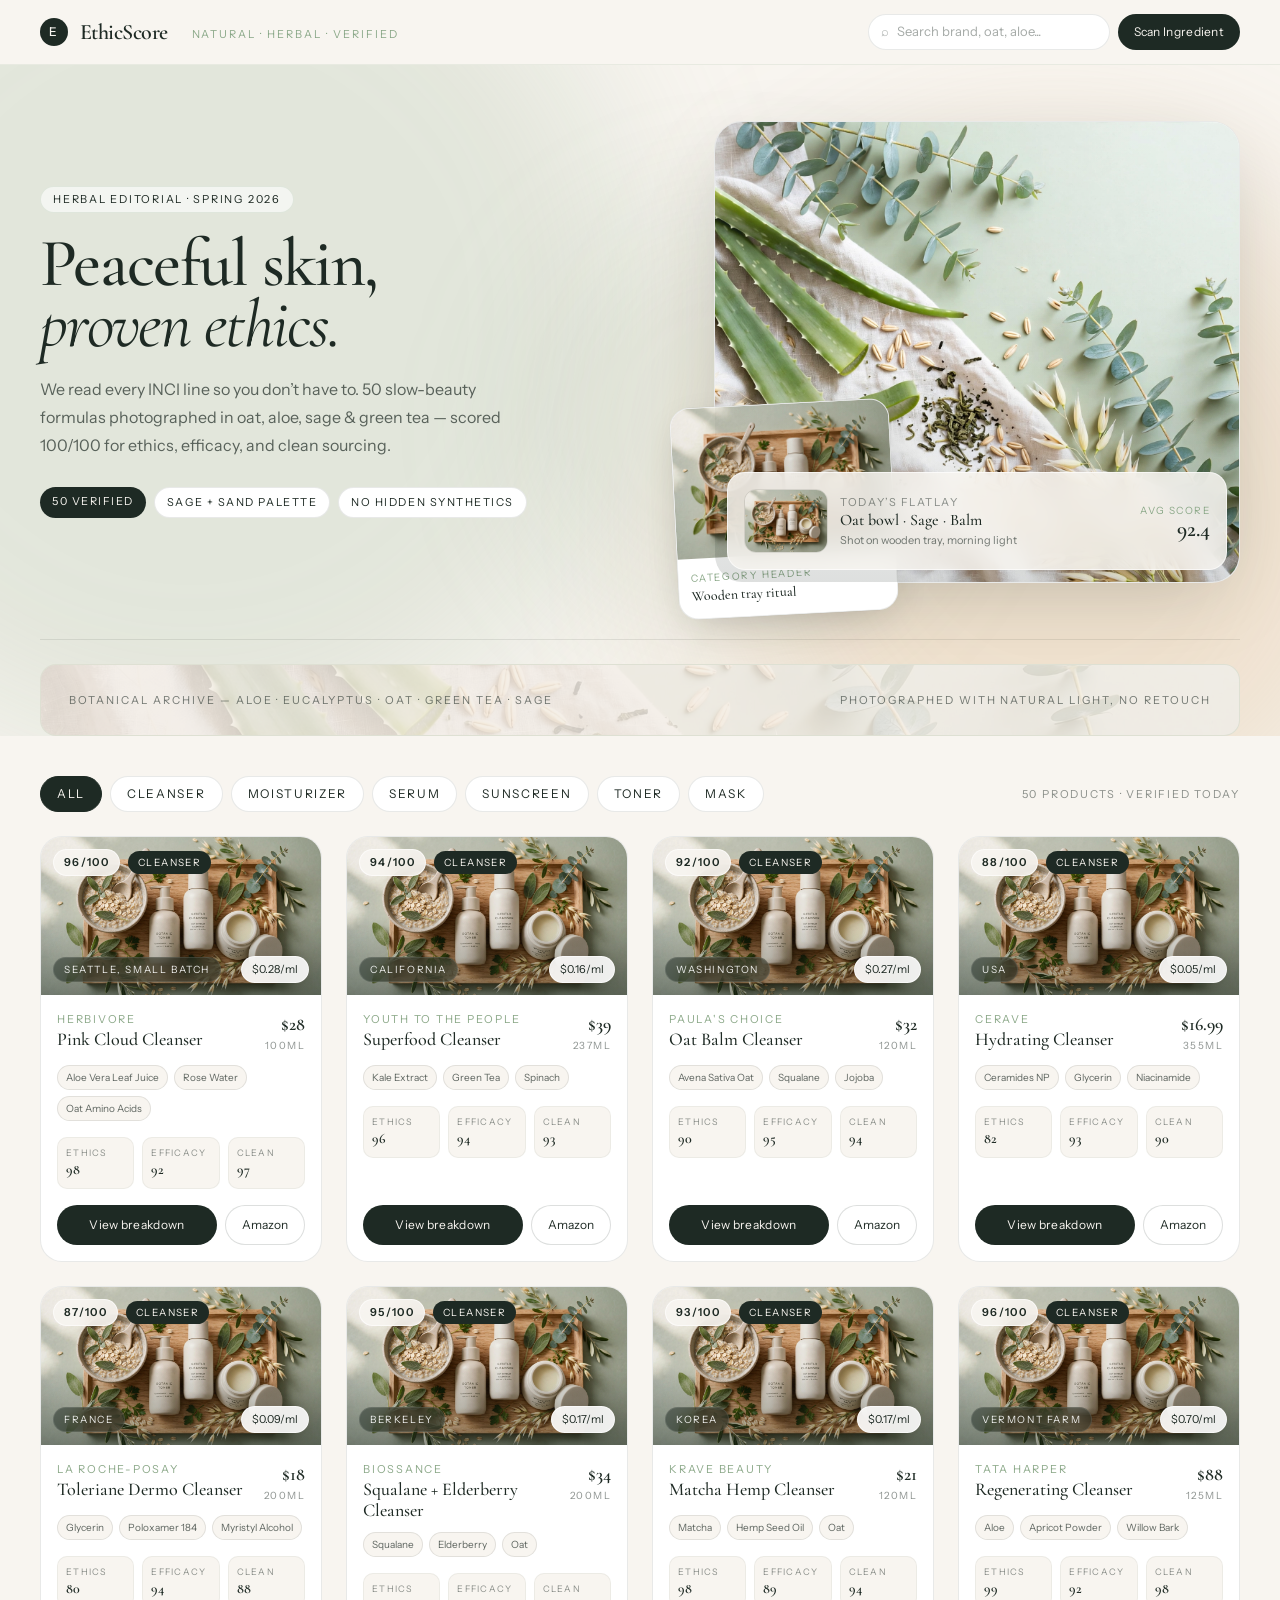
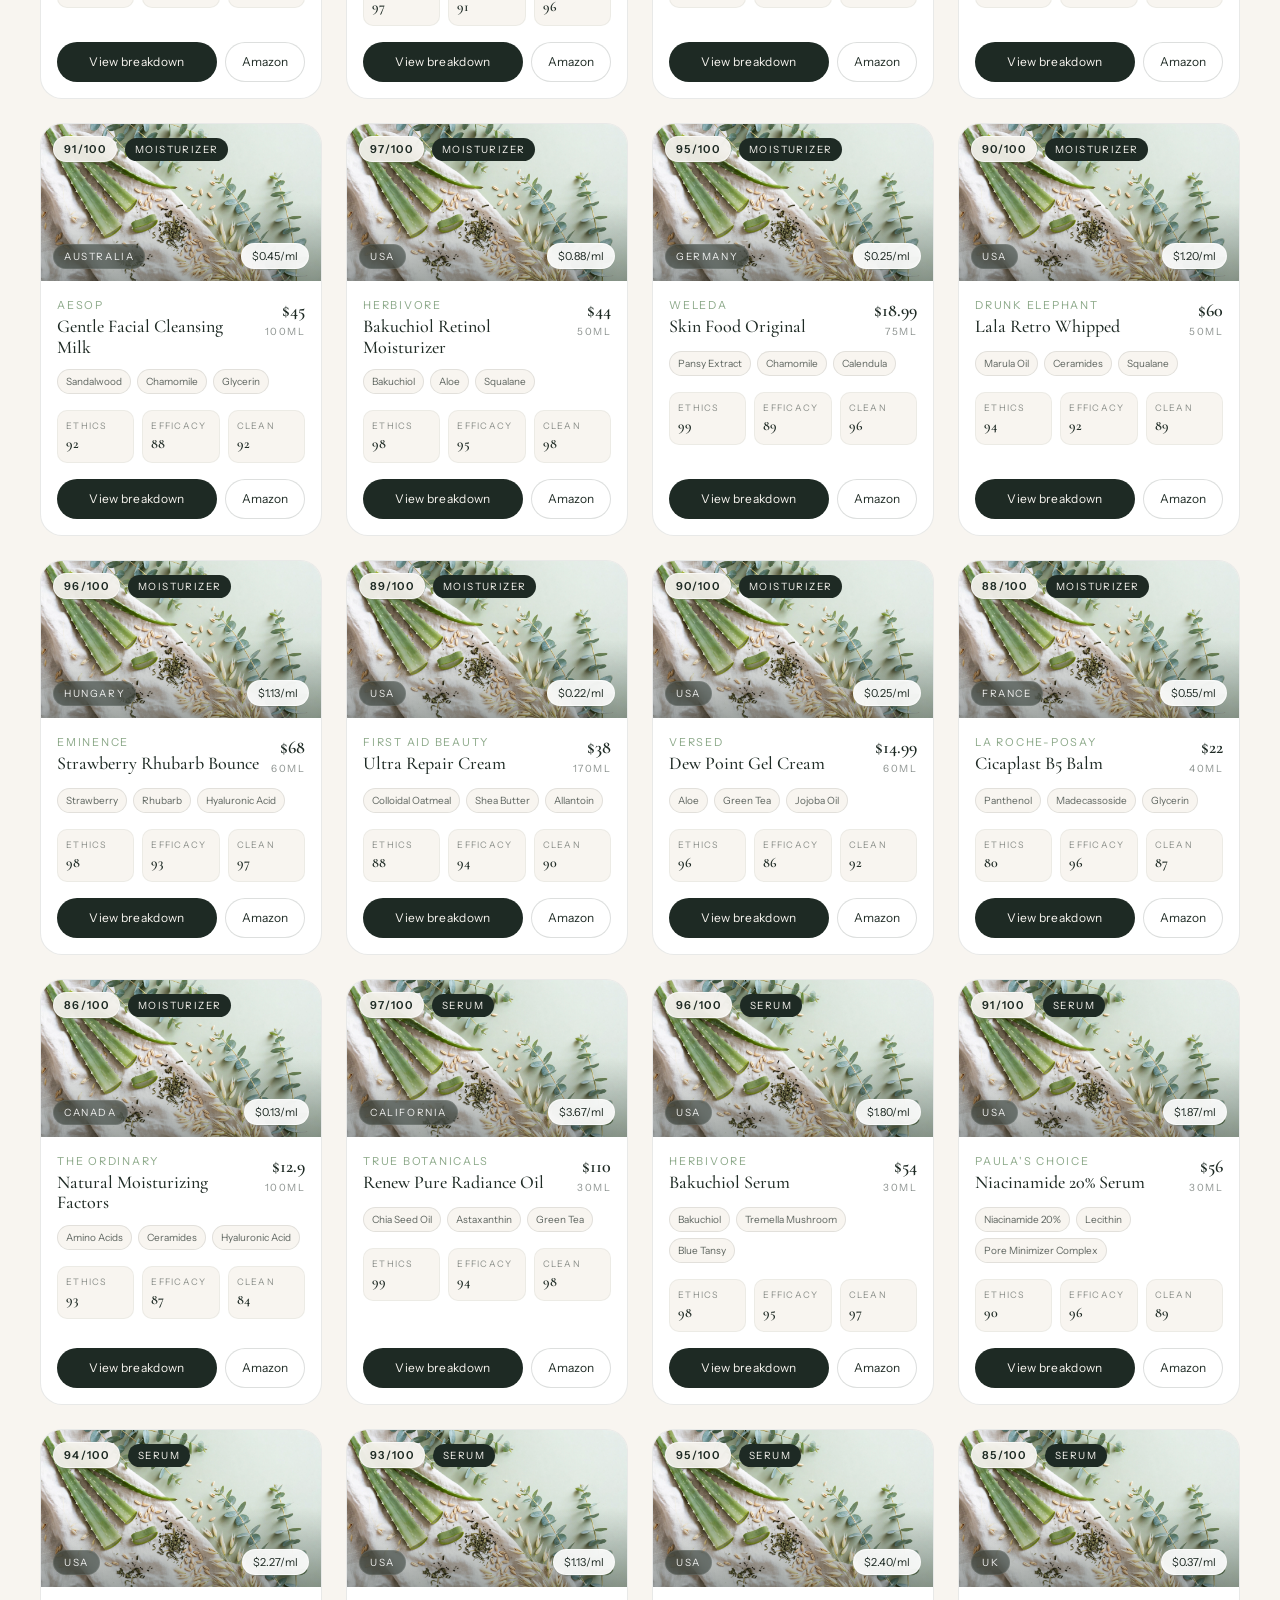
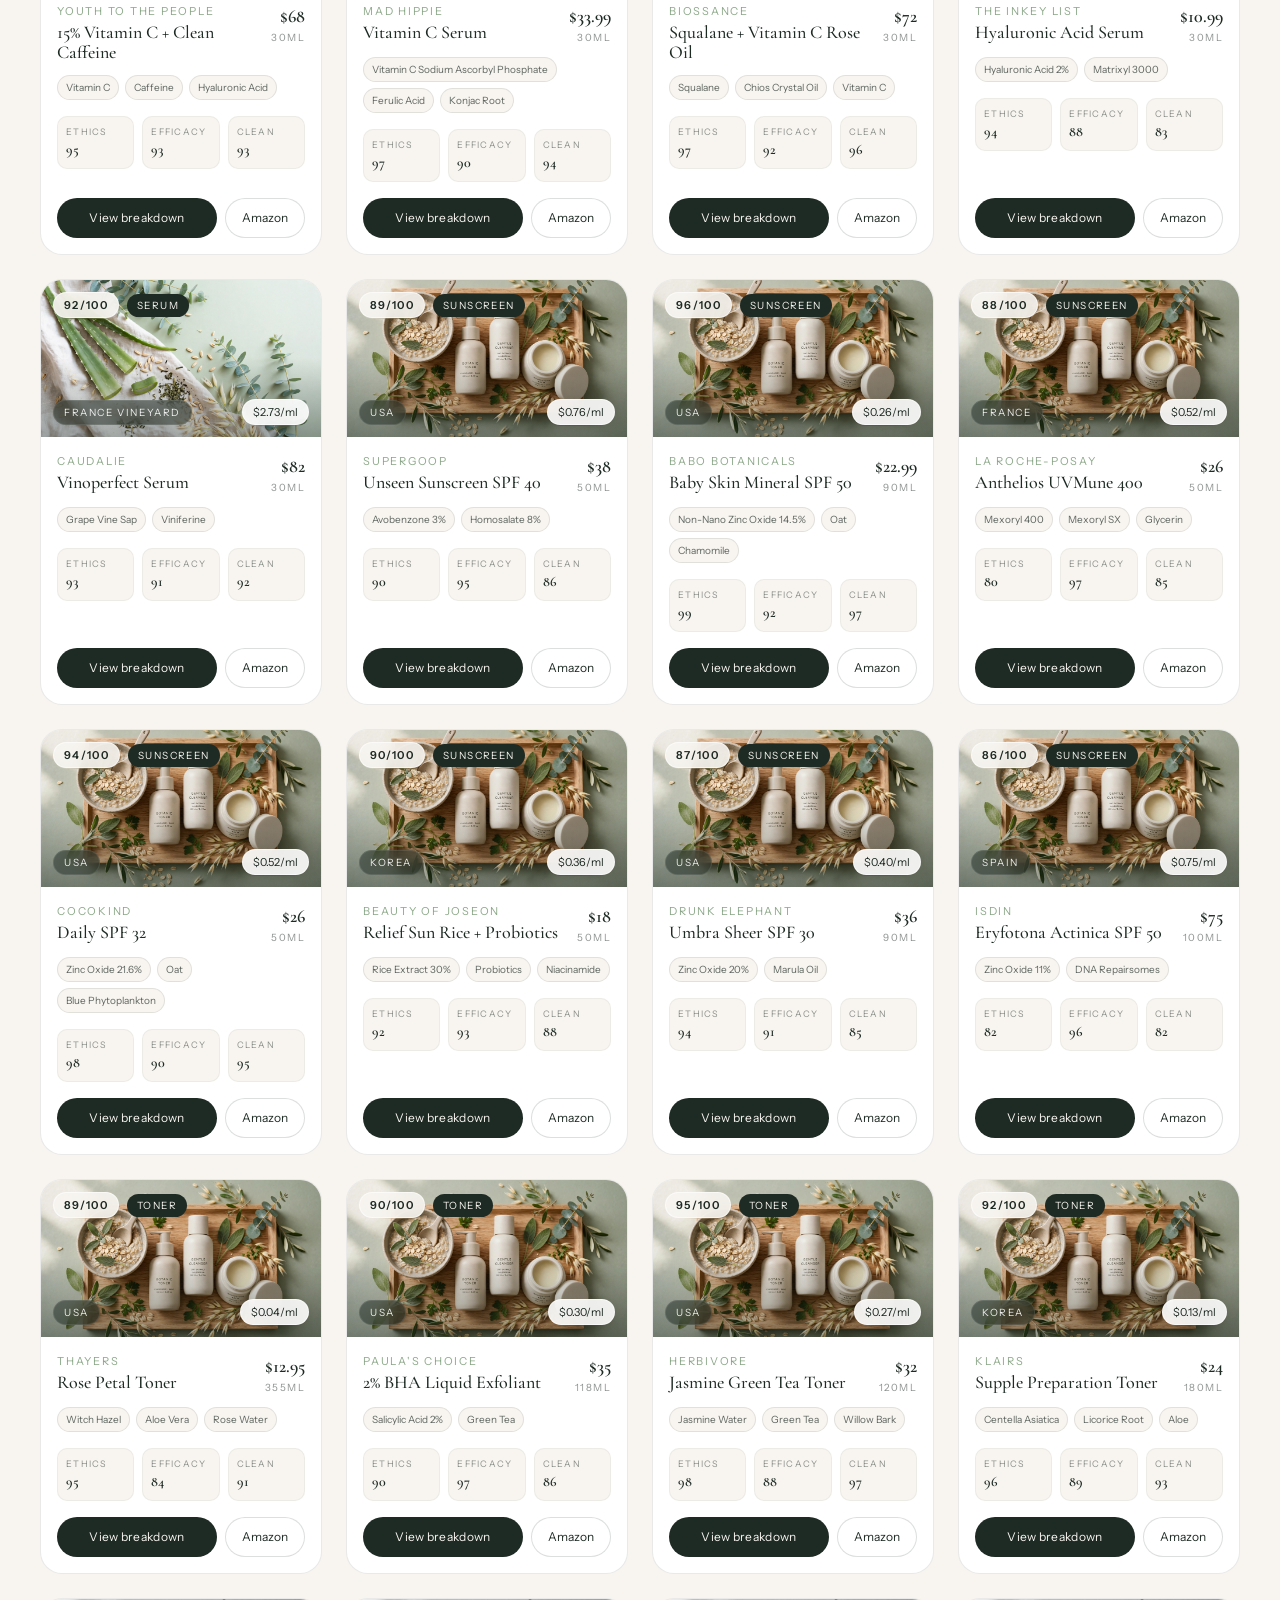
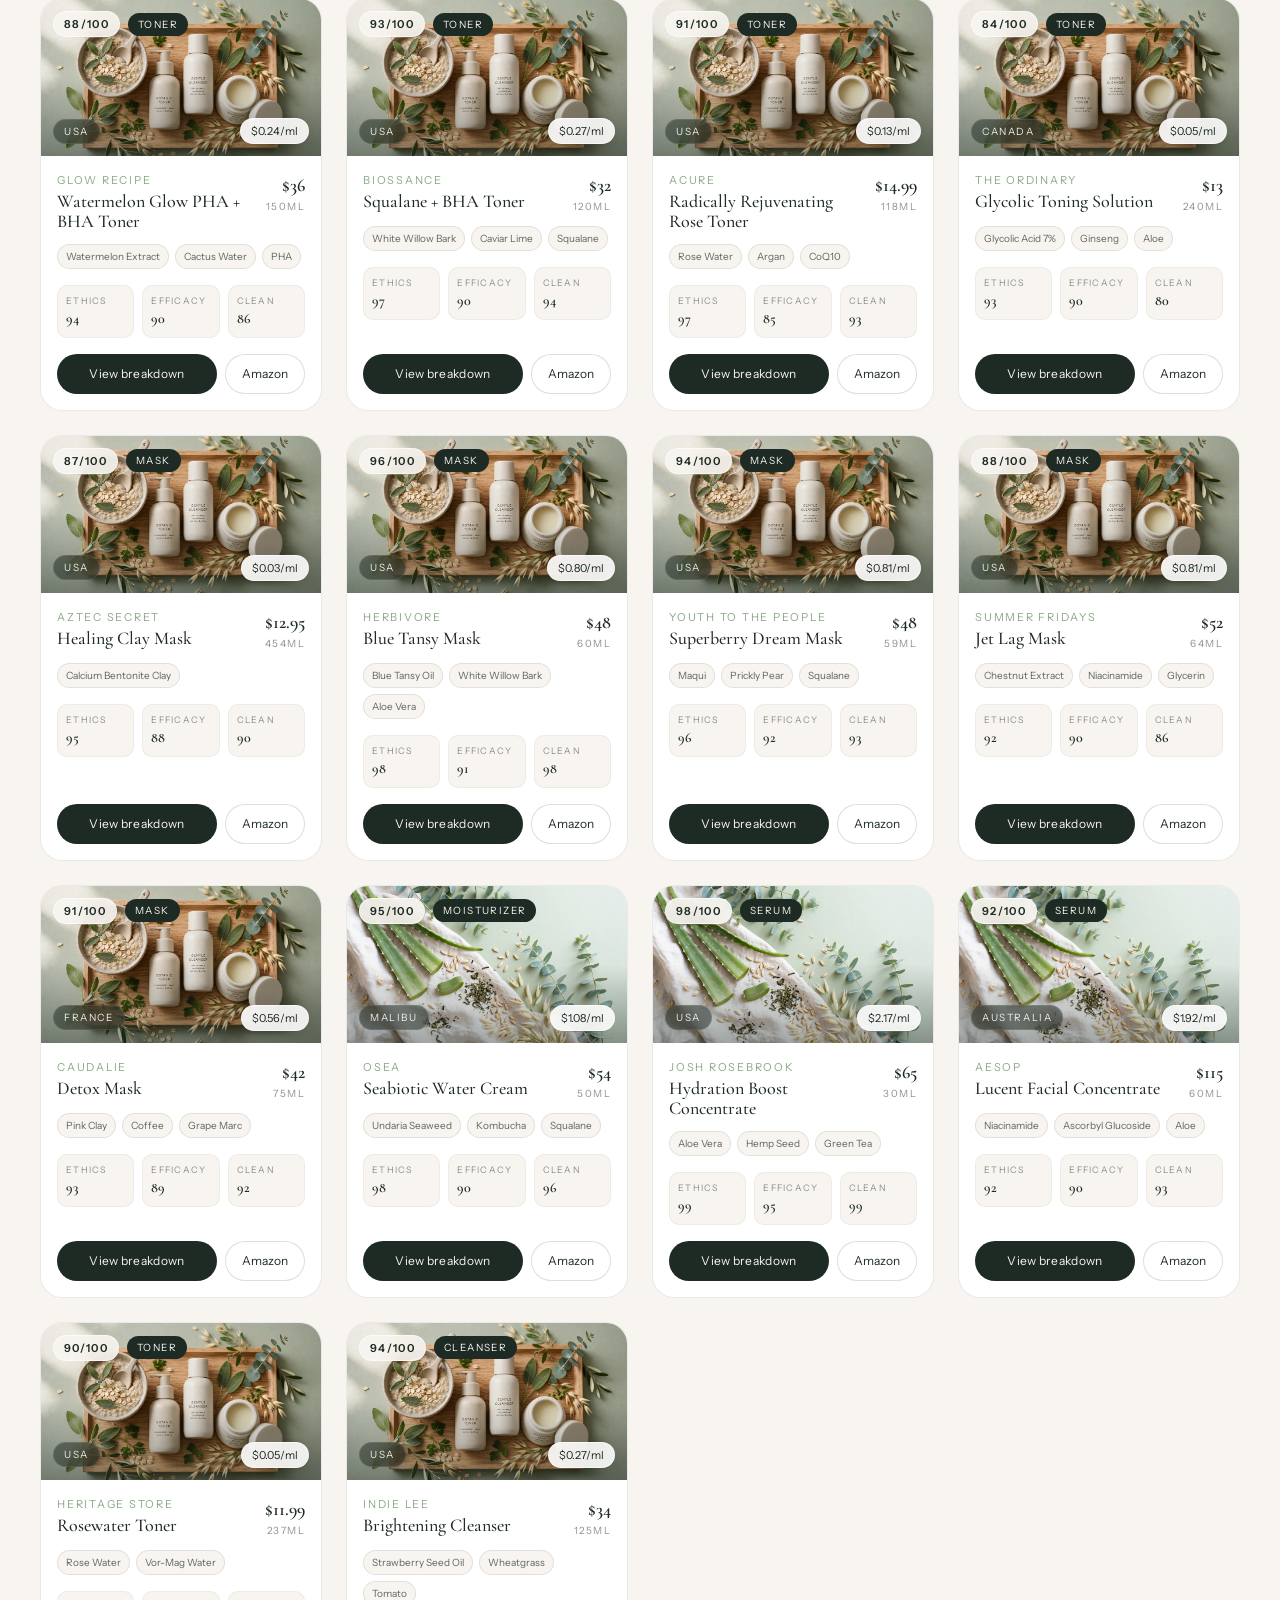
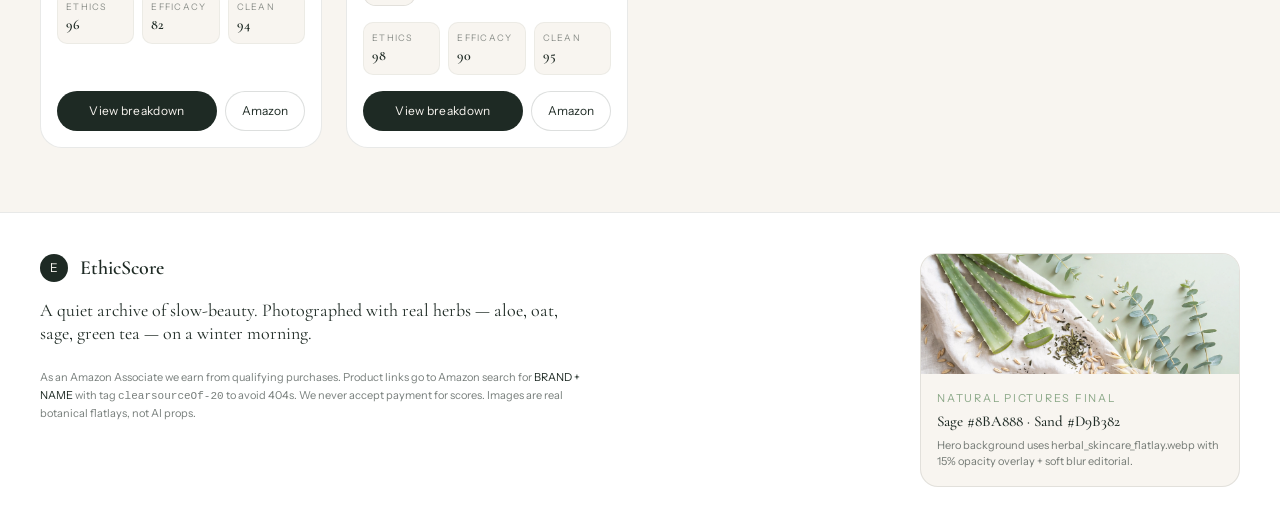
==== commit 681d0113: "index.html" ====
--- a/index.html
+++ b/index.html
@@ -1,174 +1,49 @@
 <!DOCTYPE html>
 <html lang="en">
-<head>
-  <meta charset="UTF-8" />
-  <meta name="viewport" content="width=device-width, initial-scale=1.0" />
-  <title>EthicScore — Scan. Score. Share.</title>
-  <meta name="description" content="Point your camera at any skincare product and get its cruelty-free status, ingredient risk, and sustainability score instantly." />
-  <meta property="og:title" content="EthicScore — Scan. Score. Share." />
-  <meta property="og:description" content="Search, score, and discover ethical skincare products." />
-  <meta property="og:type" content="website" />
-  <meta property="og:url" content="https://vivugc369-ops.github.io/EthicScore/" />
-  <link rel="icon" href="data:image/svg+xml,<svg xmlns=%22http://www.w3.org/2000/svg%22 viewBox=%220 0 100 100%22><text y=%22.9em%22 font-size=%2290%22>🌿</text></svg>">
-  <link href="https://fonts.googleapis.com/css2?family=Inter:opsz,wght@14..32,400;14..32,500;14..32,600;14..32,700;14..32,800&display=swap" rel="stylesheet" />
-  <link rel="stylesheet" href="https://cdnjs.cloudflare.com/ajax/libs/font-awesome/6.5.0/css/all.min.css" />
-  <link rel="stylesheet" href="assets/css/style.css" />
+<head><style>
+@font-face {
+  font-family: "Optimistic";
+  font-style: normal;
+  font-weight: 400 600;
+  font-display: swap;
+  src: url("/fonts/OptimisticAI_VF_Optimized.woff2") format("woff2");
+}
+@font-face {
+  font-family: "Optimistic Mono";
+  font-style: normal;
+  font-weight: 400;
+  font-display: swap;
+  src: url("/fonts/OptimisticMono_W_TextRegular.woff2") format("woff2");
+}
+:where(html) {
+  font-family: "Optimistic", system-ui, sans-serif;
+}
+:where(code, pre, kbd, samp) {
+  font-family: "Optimistic Mono", ui-monospace, monospace;
+}
+</style>
+  <meta charset="UTF-8">
+  <meta name="viewport" content="width=device-width, initial-scale=1">
+  <title>EthicScore — Ethical Beauty Score</title>
+  <style>*,:after,:before{--tw-border-spacing-x:0;--tw-border-spacing-y:0;--tw-translate-x:0;--tw-translate-y:0;--tw-rotate:0;--tw-skew-x:0;--tw-skew-y:0;--tw-scale-x:1;--tw-scale-y:1;--tw-pan-x: ;--tw-pan-y: ;--tw-pinch-zoom: ;--tw-scroll-snap-strictness:proximity;--tw-gradient-from-position: ;--tw-gradient-via-position: ;--tw-gradient-to-position: ;--tw-ordinal: ;--tw-slashed-zero: ;--tw-numeric-figure: ;--tw-numeric-spacing: ;--tw-numeric-fraction: ;--tw-ring-inset: ;--tw-ring-offset-width:0px;--tw-ring-offset-color:#fff;--tw-ring-color:rgba(59,130,246,.5);--tw-ring-offset-shadow:0 0 #0000;--tw-ring-shadow:0 0 #0000;--tw-shadow:0 0 #0000;--tw-shadow-colored:0 0 #0000;--tw-blur: ;--tw-brightness: ;--tw-contrast: ;--tw-grayscale: ;--tw-hue-rotate: ;--tw-invert: ;--tw-saturate: ;--tw-sepia: ;--tw-drop-shadow: ;--tw-backdrop-blur: ;--tw-backdrop-brightness: ;--tw-backdrop-contrast: ;--tw-backdrop-grayscale: ;--tw-backdrop-hue-rotate: ;--tw-backdrop-invert: ;--tw-backdrop-opacity: ;--tw-backdrop-saturate: ;--tw-backdrop-sepia: ;--tw-contain-size: ;--tw-contain-layout: ;--tw-contain-paint: ;--tw-contain-style: }::backdrop{--tw-border-spacing-x:0;--tw-border-spacing-y:0;--tw-translate-x:0;--tw-translate-y:0;--tw-rotate:0;--tw-skew-x:0;--tw-skew-y:0;--tw-scale-x:1;--tw-scale-y:1;--tw-pan-x: ;--tw-pan-y: ;--tw-pinch-zoom: ;--tw-scroll-snap-strictness:proximity;--tw-gradient-from-position: ;--tw-gradient-via-position: ;--tw-gradient-to-position: ;--tw-ordinal: ;--tw-slashed-zero: ;--tw-numeric-figure: ;--tw-numeric-spacing: ;--tw-numeric-fraction: ;--tw-ring-inset: ;--tw-ring-offset-width:0px;--tw-ring-offset-color:#fff;--tw-ring-color:rgba(59,130,246,.5);--tw-ring-offset-shadow:0 0 #0000;--tw-ring-shadow:0 0 #0000;--tw-shadow:0 0 #0000;--tw-shadow-colored:0 0 #0000;--tw-blur: ;--tw-brightness: ;--tw-contrast: ;--tw-grayscale: ;--tw-hue-rotate: ;--tw-invert: ;--tw-saturate: ;--tw-sepia: ;--tw-drop-shadow: ;--tw-backdrop-blur: ;--tw-backdrop-brightness: ;--tw-backdrop-contrast: ;--tw-backdrop-grayscale: ;--tw-backdrop-hue-rotate: ;--tw-backdrop-invert: ;--tw-backdrop-opacity: ;--tw-backdrop-saturate: ;--tw-backdrop-sepia: ;--tw-contain-size: ;--tw-contain-layout: ;--tw-contain-paint: ;--tw-contain-style: }/*! tailwindcss v3.4.18 | MIT License | https://tailwindcss.com*/*,:after,:before{box-sizing:border-box;border:0 solid #e5e7eb}:after,:before{--tw-content:""}:host,html{line-height:1.5;-webkit-text-size-adjust:100%;-moz-tab-size:4;-o-tab-size:4;tab-size:4;font-family:ui-sans-serif,system-ui,sans-serif,Apple Color Emoji,Segoe UI Emoji,Segoe UI Symbol,Noto Color Emoji;font-feature-settings:normal;font-variation-settings:normal;-webkit-tap-highlight-color:transparent}body{line-height:inherit}hr{height:0;color:inherit;border-top-width:1px}abbr:where([title]){-webkit-text-decoration:underline dotted;text-decoration:underline dotted}h1,h2,h3,h4,h5,h6{font-size:inherit;font-weight:inherit}a{color:inherit;text-decoration:inherit}b,strong{font-weight:bolder}code,kbd,pre,samp{font-family:ui-monospace,SFMono-Regular,Menlo,Monaco,Consolas,Liberation Mono,Courier New,monospace;font-feature-settings:normal;font-variation-settings:normal;font-size:1em}small{font-size:80%}sub,sup{font-size:75%;line-height:0;position:relative;vertical-align:baseline}sub{bottom:-.25em}sup{top:-.5em}table{text-indent:0;border-color:inherit;border-collapse:collapse}button,input,optgroup,select,textarea{font-family:inherit;font-feature-settings:inherit;font-variation-settings:inherit;font-size:100%;font-weight:inherit;line-height:inherit;letter-spacing:inherit;color:inherit;margin:0;padding:0}button,select{text-transform:none}button,input:where([type=button]),input:where([type=reset]),input:where([type=submit]){-webkit-appearance:button;background-color:transparent;background-image:none}:-moz-focusring{outline:auto}:-moz-ui-invalid{box-shadow:none}progress{vertical-align:baseline}::-webkit-inner-spin-button,::-webkit-outer-spin-button{height:auto}[type=search]{-webkit-appearance:textfield;outline-offset:-2px}::-webkit-search-decoration{-webkit-appearance:none}::-webkit-file-upload-button{-webkit-appearance:button;font:inherit}summary{display:list-item}blockquote,dd,dl,figure,h1,h2,h3,h4,h5,h6,hr,p,pre{margin:0}fieldset{margin:0}fieldset,legend{padding:0}menu,ol,ul{list-style:none;margin:0;padding:0}dialog{padding:0}textarea{resize:vertical}input::-moz-placeholder,textarea::-moz-placeholder{opacity:1;color:#9ca3af}input::placeholder,textarea::placeholder{opacity:1;color:#9ca3af}[role=button],button{cursor:pointer}:disabled{cursor:default}audio,canvas,embed,iframe,img,object,svg,video{display:block;vertical-align:middle}img,video{max-width:100%;height:auto}[hidden]:where(:not([hidden=until-found])){display:none}.container{width:100%}@media (min-width:640px){.container{max-width:640px}}@media (min-width:768px){.container{max-width:768px}}@media (min-width:1024px){.container{max-width:1024px}}@media (min-width:1280px){.container{max-width:1280px}}@media (min-width:1536px){.container{max-width:1536px}}.pointer-events-none{pointer-events:none}.fixed{position:fixed}.absolute{position:absolute}.relative{position:relative}.sticky{position:sticky}.inset-0{inset:0}.-bottom-8{bottom:-2rem}.-bottom-\[20\%\]{bottom:-20%}.-left-10{left:-2.5rem}.-left-\[20\%\]{left:-20%}.-right-\[10\%\]{right:-10%}.-top-\[30\%\]{top:-30%}.bottom-3{bottom:.75rem}.bottom-4{bottom:1rem}.left-3{left:.75rem}.left-6{left:1.5rem}.right-3{right:.75rem}.right-6{right:1.5rem}.right-\[25\%\]{right:25%}.top-0{top:0}.top-3{top:.75rem}.top-\[20\%\]{top:20%}.z-10{z-index:10}.z-20{z-index:20}.z-40{z-index:40}.z-\[60\]{z-index:60}.z-\[70\]{z-index:70}.mx-auto{margin-left:auto;margin-right:auto}.ml-3{margin-left:.75rem}.ml-auto{margin-left:auto}.mt-0\.5{margin-top:.125rem}.mt-1{margin-top:.25rem}.mt-10{margin-top:2.5rem}.mt-2{margin-top:.5rem}.mt-3{margin-top:.75rem}.mt-4{margin-top:1rem}.mt-5{margin-top:1.25rem}.mt-6{margin-top:1.5rem}.mt-7{margin-top:1.75rem}.mt-auto{margin-top:auto}.flex{display:flex}.inline-flex{display:inline-flex}.grid{display:grid}.hidden{display:none}.aspect-\[16\/9\]{aspect-ratio:16/9}.aspect-\[4\/3\]{aspect-ratio:4/3}.aspect-square{aspect-ratio:1/1}.h-10{height:2.5rem}.h-11{height:2.75rem}.h-4{height:1rem}.h-7{height:1.75rem}.h-8{height:2rem}.h-9{height:2.25rem}.h-\[120px\]{height:120px}.h-\[150px\]{height:150px}.h-\[1px\]{height:1px}.h-\[260px\]{height:260px}.h-\[380px\]{height:380px}.h-\[56\%\]{height:56%}.h-\[56px\]{height:56px}.h-\[64px\]{height:64px}.h-\[72px\]{height:72px}.h-full{height:100%}.max-h-\[92vh\]{max-height:92vh}.min-h-screen{min-height:100vh}.w-7{width:1.75rem}.w-8{width:2rem}.w-\[200px\]{width:200px}.w-\[220px\]{width:220px}.w-\[35\%\]{width:35%}.w-\[55\%\]{width:55%}.w-\[70\%\]{width:70%}.w-\[72px\]{width:72px}.w-\[76\%\]{width:76%}.w-\[84px\]{width:84px}.w-full{width:100%}.w-px{width:1px}.max-w-\[1280px\]{max-width:1280px}.max-w-\[320px\]{max-width:320px}.max-w-\[480px\]{max-width:480px}.max-w-\[520px\]{max-width:520px}.max-w-\[560px\]{max-width:560px}.flex-1{flex:1 1 0%}.rotate-\[-3deg\]{--tw-rotate:-3deg;transform:translate(var(--tw-translate-x),var(--tw-translate-y)) rotate(var(--tw-rotate)) skewX(var(--tw-skew-x)) skewY(var(--tw-skew-y)) scaleX(var(--tw-scale-x)) scaleY(var(--tw-scale-y))}.grid-cols-1{grid-template-columns:repeat(1,minmax(0,1fr))}.grid-cols-2{grid-template-columns:repeat(2,minmax(0,1fr))}.grid-cols-3{grid-template-columns:repeat(3,minmax(0,1fr))}.flex-col{flex-direction:column}.flex-wrap{flex-wrap:wrap}.place-items-center{place-items:center}.items-start{align-items:flex-start}.items-end{align-items:flex-end}.items-center{align-items:center}.justify-center{justify-content:center}.justify-between{justify-content:space-between}.gap-1\.5{gap:.375rem}.gap-2{gap:.5rem}.gap-3{gap:.75rem}.gap-4{gap:1rem}.gap-5{gap:1.25rem}.gap-8{gap:2rem}.space-y-1\.5>:not([hidden])~:not([hidden]){--tw-space-y-reverse:0;margin-top:calc(.375rem*(1 - var(--tw-space-y-reverse)));margin-bottom:calc(.375rem*var(--tw-space-y-reverse))}.overflow-auto{overflow:auto}.overflow-hidden{overflow:hidden}.rounded-\[10px\]{border-radius:10px}.rounded-\[12px\]{border-radius:12px}.rounded-\[16px\]{border-radius:16px}.rounded-\[18px\]{border-radius:18px}.rounded-\[20px\]{border-radius:20px}.rounded-\[22px\]{border-radius:22px}.rounded-\[24px\]{border-radius:24px}.rounded-\[28px\]{border-radius:28px}.rounded-full{border-radius:9999px}.rounded-t-\[28px\]{border-top-left-radius:28px;border-top-right-radius:28px}.border{border-width:1px}.border-2{border-width:2px}.border-b{border-bottom-width:1px}.border-t{border-top-width:1px}.border-\[\#1E2A24\]{--tw-border-opacity:1;border-color:rgb(30 42 36/var(--tw-border-opacity,1))}.border-\[\#1E2A24\]\/10{border-color:rgba(30,42,36,.1)}.border-\[\#1E2A24\]\/15{border-color:rgba(30,42,36,.15)}.border-\[\#1E2A24\]\/5{border-color:rgba(30,42,36,.05)}.border-\[\#8BA888\]\/15{border-color:rgba(139,168,136,.15)}.border-\[\#8BA888\]\/20{border-color:rgba(139,168,136,.2)}.border-white\/10{border-color:hsla(0,0%,100%,.1)}.border-white\/20{border-color:hsla(0,0%,100%,.2)}.border-white\/60{border-color:hsla(0,0%,100%,.6)}.border-white\/80{border-color:hsla(0,0%,100%,.8)}.bg-\[\#1E2A24\]{--tw-bg-opacity:1;background-color:rgb(30 42 36/var(--tw-bg-opacity,1))}.bg-\[\#1E2A24\]\/10{background-color:rgba(30,42,36,.1)}.bg-\[\#1E2A24\]\/40{background-color:rgba(30,42,36,.4)}.bg-\[\#1E2A24\]\/50{background-color:rgba(30,42,36,.5)}.bg-\[\#1E2A24\]\/70{background-color:rgba(30,42,36,.7)}.bg-\[\#8BA888\]{--tw-bg-opacity:1;background-color:rgb(139 168 136/var(--tw-bg-opacity,1))}.bg-\[\#8BA888\]\/10{background-color:rgba(139,168,136,.1)}.bg-\[\#8BA888\]\/20{background-color:rgba(139,168,136,.2)}.bg-\[\#D9B382\]\/30{background-color:hsla(34,53%,68%,.3)}.bg-\[\#F2EDE6\]{--tw-bg-opacity:1;background-color:rgb(242 237 230/var(--tw-bg-opacity,1))}.bg-\[\#F8F5F0\]{--tw-bg-opacity:1;background-color:rgb(248 245 240/var(--tw-bg-opacity,1))}.bg-\[\#F8F5F0\]\/80{background-color:hsla(38,36%,96%,.8)}.bg-\[\#F8F5F0\]\/85{background-color:hsla(38,36%,96%,.85)}.bg-\[\#F8F5F0\]\/90{background-color:hsla(38,36%,96%,.9)}.bg-black{--tw-bg-opacity:1;background-color:rgb(0 0 0/var(--tw-bg-opacity,1))}.bg-transparent{background-color:transparent}.bg-white{--tw-bg-opacity:1;background-color:rgb(255 255 255/var(--tw-bg-opacity,1))}.bg-white\/60{background-color:hsla(0,0%,100%,.6)}.bg-white\/90{background-color:hsla(0,0%,100%,.9)}.bg-gradient-to-t{background-image:linear-gradient(to top,var(--tw-gradient-stops))}.from-\[\#1E2A24\]\/15{--tw-gradient-from:rgba(30,42,36,.15) var(--tw-gradient-from-position);--tw-gradient-to:rgba(30,42,36,0) var(--tw-gradient-to-position);--tw-gradient-stops:var(--tw-gradient-from),var(--tw-gradient-to)}.from-\[\#1E2A24\]\/40{--tw-gradient-from:rgba(30,42,36,.4) var(--tw-gradient-from-position);--tw-gradient-to:rgba(30,42,36,0) var(--tw-gradient-to-position);--tw-gradient-stops:var(--tw-gradient-from),var(--tw-gradient-to)}.from-\[\#1E2A24\]\/60{--tw-gradient-from:rgba(30,42,36,.6) var(--tw-gradient-from-position);--tw-gradient-to:rgba(30,42,36,0) var(--tw-gradient-to-position);--tw-gradient-stops:var(--tw-gradient-from),var(--tw-gradient-to)}.via-\[\#1E2A24\]\/0{--tw-gradient-to:rgba(30,42,36,0) var(--tw-gradient-to-position);--tw-gradient-stops:var(--tw-gradient-from),rgba(30,42,36,0) var(--tw-gradient-via-position),var(--tw-gradient-to)}.via-\[\#1E2A24\]\/10{--tw-gradient-to:rgba(30,42,36,0) var(--tw-gradient-to-position);--tw-gradient-stops:var(--tw-gradient-from),rgba(30,42,36,.1) var(--tw-gradient-via-position),var(--tw-gradient-to)}.via-transparent{--tw-gradient-to:transparent var(--tw-gradient-to-position);--tw-gradient-stops:var(--tw-gradient-from),transparent var(--tw-gradient-via-position),var(--tw-gradient-to)}.to-transparent{--tw-gradient-to:transparent var(--tw-gradient-to-position)}.to-white\/10{--tw-gradient-to:hsla(0,0%,100%,.1) var(--tw-gradient-to-position)}.object-cover{-o-object-fit:cover;object-fit:cover}.object-\[50\%_45\%\]{-o-object-position:50% 45%;object-position:50% 45%}.object-\[50\%_50\%\]{-o-object-position:50% 50%;object-position:50% 50%}.p-0{padding:0}.p-2{padding:.5rem}.p-3{padding:.75rem}.p-4{padding:1rem}.p-5{padding:1.25rem}.p-6{padding:1.5rem}.px-2{padding-left:.5rem;padding-right:.5rem}.px-2\.5{padding-left:.625rem;padding-right:.625rem}.px-3{padding-left:.75rem;padding-right:.75rem}.px-4{padding-left:1rem;padding-right:1rem}.px-5{padding-left:1.25rem;padding-right:1.25rem}.px-6{padding-left:1.5rem;padding-right:1.5rem}.py-1{padding-top:.25rem;padding-bottom:.25rem}.py-1\.5{padding-top:.375rem;padding-bottom:.375rem}.py-10{padding-top:2.5rem;padding-bottom:2.5rem}.pb-16{padding-bottom:4rem}.pt-4{padding-top:1rem}.text-right{text-align:right}.font-mono{font-family:ui-monospace,SFMono-Regular,Menlo,Monaco,Consolas,Liberation Mono,Courier New,monospace}.text-\[10px\]{font-size:10px}.text-\[11px\]{font-size:11px}.text-\[12px\]{font-size:12px}.text-\[13px\]{font-size:13px}.text-\[14px\]{font-size:14px}.text-\[15px\]{font-size:15px}.text-\[16px\]{font-size:16px}.text-\[18px\]{font-size:18px}.text-\[20px\]{font-size:20px}.text-\[22px\]{font-size:22px}.text-\[24px\]{font-size:24px}.text-\[30px\]{font-size:30px}.text-\[44px\]{font-size:44px}.text-\[9px\]{font-size:9px}.font-\[400\]{font-weight:400}.font-\[500\]{font-weight:500}.font-\[600\]{font-weight:600}.font-medium{font-weight:500}.uppercase{text-transform:uppercase}.italic{font-style:italic}.leading-6{line-height:1.5rem}.leading-7{line-height:1.75rem}.leading-\[0\.95\]{line-height:.95}.leading-\[0\.9\]{line-height:.9}.leading-\[1\.15\]{line-height:1.15}.leading-\[1\.3\]{line-height:1.3}.leading-\[1\.4\]{line-height:1.4}.leading-\[1\.6\]{line-height:1.6}.leading-none{line-height:1}.leading-tight{line-height:1.25}.tracking-\[0\.12em\]{letter-spacing:.12em}.tracking-\[0\.14em\]{letter-spacing:.14em}.tracking-\[0\.16em\]{letter-spacing:.16em}.tracking-\[0\.18em\]{letter-spacing:.18em}.tracking-tight{letter-spacing:-.025em}.tracking-wide{letter-spacing:.025em}.tracking-widest{letter-spacing:.1em}.text-\[\#1E2A24\]{--tw-text-opacity:1;color:rgb(30 42 36/var(--tw-text-opacity,1))}.text-\[\#1E2A24\]\/50{color:rgba(30,42,36,.5)}.text-\[\#1E2A24\]\/60{color:rgba(30,42,36,.6)}.text-\[\#1E2A24\]\/70{color:rgba(30,42,36,.7)}.text-\[\#8BA888\]{--tw-text-opacity:1;color:rgb(139 168 136/var(--tw-text-opacity,1))}.text-\[\#D9B382\]{--tw-text-opacity:1;color:rgb(217 179 130/var(--tw-text-opacity,1))}.text-\[\#F8F5F0\]{--tw-text-opacity:1;color:rgb(248 245 240/var(--tw-text-opacity,1))}.text-\[\#F8F5F0\]\/60{color:hsla(38,36%,96%,.6)}.text-white{--tw-text-opacity:1;color:rgb(255 255 255/var(--tw-text-opacity,1))}.text-white\/90{color:hsla(0,0%,100%,.9)}.antialiased{-webkit-font-smoothing:antialiased;-moz-osx-font-smoothing:grayscale}.opacity-40{opacity:.4}.opacity-50{opacity:.5}.opacity-60{opacity:.6}.opacity-70{opacity:.7}.opacity-80{opacity:.8}.opacity-90{opacity:.9}.opacity-\[0\.15\]{opacity:.15}.shadow-\[0_0_0_2000px_rgba\(0\2c 0\2c 0\2c 0\.35\)\]{--tw-shadow:0 0 0 2000px rgba(0,0,0,.35);--tw-shadow-colored:0 0 0 2000px var(--tw-shadow-color);box-shadow:var(--tw-ring-offset-shadow,0 0 #0000),var(--tw-ring-shadow,0 0 #0000),var(--tw-shadow)}.shadow-\[0_12px_40px_-12px_rgba\(0\2c 0\2c 0\2c 0\.2\)\]{--tw-shadow:0 12px 40px -12px rgba(0,0,0,.2);--tw-shadow-colored:0 12px 40px -12px var(--tw-shadow-color);box-shadow:var(--tw-ring-offset-shadow,0 0 #0000),var(--tw-ring-shadow,0 0 #0000),var(--tw-shadow)}.shadow-\[0_20px_80px_-20px_rgba\(30\2c 42\2c 36\2c 0\.25\)\]{--tw-shadow:0 20px 80px -20px rgba(30,42,36,.25);--tw-shadow-colored:0 20px 80px -20px var(--tw-shadow-color);box-shadow:var(--tw-ring-offset-shadow,0 0 #0000),var(--tw-ring-shadow,0 0 #0000),var(--tw-shadow)}.shadow-\[0_24px_100px_-20px_rgba\(0\2c 0\2c 0\2c 0\.5\)\]{--tw-shadow:0 24px 100px -20px rgba(0,0,0,.5);--tw-shadow-colored:0 24px 100px -20px var(--tw-shadow-color);box-shadow:var(--tw-ring-offset-shadow,0 0 #0000),var(--tw-ring-shadow,0 0 #0000),var(--tw-shadow)}.shadow-\[0_24px_100px_-20px_rgba\(0\2c 0\2c 0\2c 0\.6\)\]{--tw-shadow:0 24px 100px -20px rgba(0,0,0,.6);--tw-shadow-colored:0 24px 100px -20px var(--tw-shadow-color);box-shadow:var(--tw-ring-offset-shadow,0 0 #0000),var(--tw-ring-shadow,0 0 #0000),var(--tw-shadow)}.outline-none{outline:2px solid transparent;outline-offset:2px}.blur{--tw-blur:blur(8px)}.blur,.blur-\[60px\]{filter:var(--tw-blur) var(--tw-brightness) var(--tw-contrast) var(--tw-grayscale) var(--tw-hue-rotate) var(--tw-invert) var(--tw-saturate) var(--tw-sepia) var(--tw-drop-shadow)}.blur-\[60px\]{--tw-blur:blur(60px)}.blur-\[80px\]{--tw-blur:blur(80px)}.blur-\[80px\],.blur-\[90px\]{filter:var(--tw-blur) var(--tw-brightness) var(--tw-contrast) var(--tw-grayscale) var(--tw-hue-rotate) var(--tw-invert) var(--tw-saturate) var(--tw-sepia) var(--tw-drop-shadow)}.blur-\[90px\]{--tw-blur:blur(90px)}.drop-shadow-\[0_2px_20px_rgba\(0\2c 0\2c 0\2c 0\.4\)\]{--tw-drop-shadow:drop-shadow(0 2px 20px rgba(0,0,0,.4))}.drop-shadow-\[0_2px_20px_rgba\(0\2c 0\2c 0\2c 0\.4\)\],.filter{filter:var(--tw-blur) var(--tw-brightness) var(--tw-contrast) var(--tw-grayscale) var(--tw-hue-rotate) var(--tw-invert) var(--tw-saturate) var(--tw-sepia) var(--tw-drop-shadow)}.backdrop-blur{--tw-backdrop-blur:blur(8px)}.backdrop-blur,.backdrop-blur-\[10px\]{backdrop-filter:var(--tw-backdrop-blur) var(--tw-backdrop-brightness) var(--tw-backdrop-contrast) var(--tw-backdrop-grayscale) var(--tw-backdrop-hue-rotate) var(--tw-backdrop-invert) var(--tw-backdrop-opacity) var(--tw-backdrop-saturate) var(--tw-backdrop-sepia)}.backdrop-blur-\[10px\]{--tw-backdrop-blur:blur(10px)}.backdrop-blur-\[6px\]{--tw-backdrop-blur:blur(6px)}.backdrop-blur-\[6px\],.backdrop-blur-md{backdrop-filter:var(--tw-backdrop-blur) var(--tw-backdrop-brightness) var(--tw-backdrop-contrast) var(--tw-backdrop-grayscale) var(--tw-backdrop-hue-rotate) var(--tw-backdrop-invert) var(--tw-backdrop-opacity) var(--tw-backdrop-saturate) var(--tw-backdrop-sepia)}.backdrop-blur-md{--tw-backdrop-blur:blur(12px)}.backdrop-blur-xl{--tw-backdrop-blur:blur(24px);backdrop-filter:var(--tw-backdrop-blur) var(--tw-backdrop-brightness) var(--tw-backdrop-contrast) var(--tw-backdrop-grayscale) var(--tw-backdrop-hue-rotate) var(--tw-backdrop-invert) var(--tw-backdrop-opacity) var(--tw-backdrop-saturate) var(--tw-backdrop-sepia)}.transition{transition-property:color,background-color,border-color,text-decoration-color,fill,stroke,opacity,box-shadow,transform,filter,backdrop-filter;transition-timing-function:cubic-bezier(.4,0,.2,1);transition-duration:.15s}.transition-all{transition-property:all;transition-timing-function:cubic-bezier(.4,0,.2,1);transition-duration:.15s}.transition-transform{transition-property:transform;transition-timing-function:cubic-bezier(.4,0,.2,1);transition-duration:.15s}.duration-300{transition-duration:.3s}.duration-700{transition-duration:.7s}#root,body,html{min-height:100%}body{margin:0;font-family:Inter,ui-sans-serif,system-ui,-apple-system,BlinkMacSystemFont,Segoe UI,sans-serif}[role=button]:not([aria-disabled=true]),button:not(:disabled),label[for],select:not(:disabled),summary{cursor:pointer}.selection\:bg-\[\#8BA888\]\/30 ::-moz-selection{background-color:rgba(139,168,136,.3)}.selection\:bg-\[\#8BA888\]\/30 ::selection{background-color:rgba(139,168,136,.3)}.selection\:bg-\[\#8BA888\]\/30::-moz-selection{background-color:rgba(139,168,136,.3)}.selection\:bg-\[\#8BA888\]\/30::selection{background-color:rgba(139,168,136,.3)}.placeholder\:text-\[\#1E2A24\]\/40::-moz-placeholder{color:rgba(30,42,36,.4)}.placeholder\:text-\[\#1E2A24\]\/40::placeholder{color:rgba(30,42,36,.4)}.hover\:border-\[\#1E2A24\]\/20:hover{border-color:rgba(30,42,36,.2)}.hover\:border-\[\#1E2A24\]\/30:hover{border-color:rgba(30,42,36,.3)}.hover\:bg-black:hover{--tw-bg-opacity:1;background-color:rgb(0 0 0/var(--tw-bg-opacity,1))}.hover\:bg-white:hover{--tw-bg-opacity:1;background-color:rgb(255 255 255/var(--tw-bg-opacity,1))}.hover\:shadow-\[0_18px_60px_-24px_rgba\(30\2c 42\2c 36\2c 0\.3\)\]:hover{--tw-shadow:0 18px 60px -24px rgba(30,42,36,.3);--tw-shadow-colored:0 18px 60px -24px var(--tw-shadow-color);box-shadow:var(--tw-ring-offset-shadow,0 0 #0000),var(--tw-ring-shadow,0 0 #0000),var(--tw-shadow)}.group:hover .group-hover\:scale-\[1\.04\]{--tw-scale-x:1.04;--tw-scale-y:1.04;transform:translate(var(--tw-translate-x),var(--tw-translate-y)) rotate(var(--tw-rotate)) skewX(var(--tw-skew-x)) skewY(var(--tw-skew-y)) scaleX(var(--tw-scale-x)) scaleY(var(--tw-scale-y))}@media (min-width:640px){.sm\:grid-cols-2{grid-template-columns:repeat(2,minmax(0,1fr))}}@media (min-width:768px){.md\:mt-0{margin-top:0}.md\:block{display:block}.md\:inline{display:inline}.md\:flex{display:flex}.md\:hidden{display:none}.md\:h-\[360px\]{height:360px}.md\:h-\[460px\]{height:460px}.md\:max-h-\[86vh\]{max-height:86vh}.md\:max-w-\[980px\]{max-width:980px}.md\:grid-cols-\[1\.15fr_0\.85fr\]{grid-template-columns:1.15fr .85fr}.md\:grid-cols-\[1\.1fr_0\.9fr\]{grid-template-columns:1.1fr .9fr}.md\:grid-cols-\[1\.2fr_0\.8fr\]{grid-template-columns:1.2fr .8fr}.md\:items-center{align-items:center}.md\:justify-end{justify-content:flex-end}.md\:gap-6{gap:1.5rem}.md\:rounded-\[28px\]{border-radius:28px}.md\:border-l{border-left-width:1px}.md\:border-t-0{border-top-width:0}.md\:p-4{padding:1rem}.md\:p-6{padding:1.5rem}.md\:p-8{padding:2rem}.md\:px-10{padding-left:2.5rem;padding-right:2.5rem}.md\:px-7{padding-left:1.75rem;padding-right:1.75rem}.md\:px-8{padding-left:2rem;padding-right:2rem}.md\:py-14{padding-top:3.5rem;padding-bottom:3.5rem}.md\:text-\[16px\]{font-size:16px}.md\:text-\[36px\]{font-size:36px}.md\:text-\[68px\]{font-size:68px}}@media (min-width:1024px){.lg\:grid-cols-3{grid-template-columns:repeat(3,minmax(0,1fr))}}@media (min-width:1280px){.xl\:grid-cols-4{grid-template-columns:repeat(4,minmax(0,1fr))}}</style>
 </head>
 <body>
-  <div class="bg"></div>
-  <div class="legal">⚖️ <strong>Editorial Note:</strong> EthicScore independently reviews skincare. <strong>As an Amazon Associate I earn from qualifying purchases.</strong> © 2026 EthicScore</div>
-
-  <div id="site-nav"></div>
-
-  <!-- ===== HERO SECTION ===== -->
-  <section class="hero" id="heroSection">
-    <div class="brand-name">🌿 EthicScore</div>
-    <div class="tagline">Scan. Score. Share.</div>
-    <p>Point your camera at any skincare product — get ethics score, ingredients, and Amazon link instantly.</p>
-
-    <div class="btn-group">
-      <a href="#scannerSection" class="cta-btn">📷 Scan Now</a>
-      <a href="#app" class="cta-btn cta-btn-secondary">✨ Browse 50+ Products</a>
-    </div>
-
-    <div class="trust-badges">
-      <span class="trust-badge verified">✅ Verified by EthicScore</span>
-      <span class="trust-badge ethics">🌱 Ethics Checked</span>
-      <span class="trust-badge products">📊 50+ Products Scored</span>
-    </div>
-
-    <button class="scroll-indicator" onclick="document.getElementById('scannerSection').scrollIntoView({behavior:'smooth'})" aria-label="Scroll to scanner">⌄</button>
-  </section>
-
-  <!-- ===== SCANNER SECTION ===== -->
-  <section id="scannerSection">
-    <h2>📷 Scan Any Product</h2>
-    <p>Point your camera at the barcode. We'll show you the ethics score instantly.</p>
-    <div class="scanner-box">
-      <video id="video" autoplay playsinline muted></video>
-      <div class="scan-frame" id="scanFrame"></div>
-      <p id="status" class="scanner-status">Press "Start Scan" to begin</p>
-      <div class="spinner" id="spinner"></div>
-      <div id="scannerResult">
-        <div class="brand" id="scanBrand">Brand</div>
-        <div class="name" id="scanName">Product Name</div>
-        <span class="score" id="scanScore">0</span>
-        <div class="ingredients" id="scanIngredients">Ingredients: ...</div>
-        <a id="scanAmazonLink" href="#" target="_blank" rel="noopener" class="buy-btn"><i class="fas fa-shopping-cart"></i> View on Amazon</a>
-        <div class="result-actions">
-          <button class="share-btn share-btn-wa" onclick="shareResult('whatsapp')"><i class="fab fa-whatsapp"></i> WhatsApp</button>
-          <button class="share-btn share-btn-ig" onclick="shareResult('instagram')"><i class="fab fa-instagram"></i> Instagram</button>
-          <button class="share-btn share-btn-rd" onclick="shareResult('reddit')"><i class="fab fa-reddit-alien"></i> Reddit</button>
-          <button class="share-btn share-btn-cp" onclick="copyShareLink()"><i class="fas fa-copy"></i> Copy</button>
-        </div>
-      </div>
-      <button id="scanBtn" class="btn-scan">📷 Start Scan</button>
-      <button id="stopBtn" class="btn-stop">⛔ Stop</button>
-      <br>
-      <button id="manualEntryBtn" class="btn-manual">Enter barcode manually instead</button>
-    </div>
-    <p style="font-size:0.65rem; color:var(--text-faintest); margin-top:12px;">📱 Works on any phone with a camera. Data from Open Food Facts.</p>
-  </section>
-
-  <!-- ===== BLOG SECTION ===== -->
-  <section id="blogSection">
-    <div class="section-title">📖 Latest from EthicScore</div>
-    <div class="section-sub">Insights, guides, and transparency reports</div>
-
-    <div class="blog-card">
-      <span class="tag">📊 Guide</span>
-      <h3>Top 10 Most Ethical Skincare Brands in 2026</h3>
-      <p>We analyzed 50+ brands to find the most ethical skincare companies based on cruelty-free status, ingredients, and parent company transparency.</p>
-      <a href="blog1.html" class="read-more">Read Full Article →</a>
-    </div>
-
-    <div class="blog-card">
-      <span class="tag">🧪 Research</span>
-      <h3>How to Read a Skincare Ingredient Label Like a Pro</h3>
-      <p>Decode confusing ingredient lists and identify harmful chemicals with our simple guide.</p>
-      <a href="blog2.html" class="read-more">Read Full Article →</a>
-    </div>
-
-    <div class="blog-card">
-      <span class="tag">🔍 Transparency</span>
-      <h3>The Big Truth: Who Really Owns Your Skincare Brand?</h3>
-      <p>We reveal the parent companies behind popular "indie" skincare brands.</p>
-      <a href="blog3.html" class="read-more">Read Full Article →</a>
-    </div>
-
-    <div class="blog-teaser-foot"><a href="blog.html">View all articles →</a></div>
-  </section>
-
-  <!-- ===== PRO SUBSCRIPTION ===== -->
-  <section id="proSection">
-    <h2>👑 Unlock Pro Transparency</h2>
-    <div class="pro-price">₹299 <span>/ month</span></div>
-    <ul class="pro-features">
-      <li><i class="fas fa-check-circle"></i> Full ingredient lists for all products</li>
-      <li><i class="fas fa-check-circle"></i> Parent company ownership details</li>
-      <li><i class="fas fa-check-circle"></i> PDF routine reports</li>
-      <li><i class="fas fa-check-circle"></i> Exclusive early access to new products</li>
-      <li><i class="fas fa-check-circle"></i> No ads, ever</li>
-    </ul>
-    <button class="cta-btn" style="background:linear-gradient(135deg,var(--gold),var(--sage)); border:none;" onclick="showUpgrade()">🔓 Subscribe Now</button>
-    <p style="font-size:0.7rem; color:var(--text-faint); margin-top:12px;">Cancel anytime. 7-day free trial.</p>
-  </section>
-
-  <!-- ===== EMAIL SIGNUP ===== -->
-  <section id="emailSection">
-    <h2>📩 Join the Waitlist</h2>
-    <p>Get notified when we add new products and features.</p>
-    <a href="https://forms.gle/sAenmZmCwqrNrxJy6" target="_blank" rel="noopener" class="cta-btn">📩 Join Waitlist</a>
-  </section>
-
-  <!-- ===== APP ===== -->
-  <div id="app">
-    <div id="appHeader">
-      <div class="topbar"><h1>EthicScore</h1><button id="upgradeBtn" onclick="showUpgrade()">👑 Upgrade</button></div>
-      <div class="search-row">
-        <input type="text" id="searchInput" placeholder="Search by brand or product..." aria-label="Search products" />
-        <select id="regionFilter" aria-label="Filter by region"><option value="all">🌍 All Regions</option><option value="us">🇺🇸 USA</option><option value="eu">🇪🇺 Europe</option><option value="in">🇮🇳 India</option><option value="jp">🇯🇵 Japan</option></select>
-      </div>
-    </div>
-    <main>
-      <div id="discoverView">
-        <div class="section-title">🌿 Trending Now</div>
-        <div class="filter-row">
-          <button class="filter-chip active" onclick="setCategory('all', this)">All</button>
-          <button class="filter-chip" onclick="setCategory('cleanser', this)">Cleansers</button>
-          <button class="filter-chip" onclick="setCategory('serum', this)">Serums</button>
-          <button class="filter-chip" onclick="setCategory('moisturizer', this)">Moisturizers</button>
-          <button class="filter-chip" onclick="setCategory('toner', this)">Toners</button>
-          <button class="filter-chip" onclick="setCategory('sunscreen', this)">Sunscreens</button>
-          <button class="filter-chip" onclick="setCategory('mask', this)">Masks</button>
-          <button class="filter-chip" onclick="setCategory('eye-cream', this)">Eye Cream</button>
-        </div>
-        <div id="productList"></div>
-      </div>
-      <div id="routineView" style="display:none;"><div class="section-title">🧴 My Routine</div><div id="avgContainer"></div><div id="routineAnalyzer"></div><div id="routineList"></div></div>
-    </main>
-    <div class="detail-overlay" id="detailOverlay"><div class="detail-sheet" id="detailSheet"></div></div>
-    <nav class="bottom-nav"><button id="navDiscover" class="active" onclick="switchTab('discover')">🔍<br>Discover</button><button id="navRoutine" onclick="switchTab('routine')">🧴<br>Routine</button></nav>
-    <div class="disclaimer">⚖️ Independent &amp; Educational. <strong>As an Amazon Associate I earn from qualifying purchases.</strong></div>
-  </div>
-
-  <!-- ===== PRO MODAL (honest — no fake free unlock) ===== -->
-  <div class="pro-modal-overlay" id="proModalOverlay">
-    <div class="pro-modal">
-      <div class="close-btn" onclick="closeProModal()">✕</div>
-      <h3>👑 EthicScore Pro</h3>
-      <p>Full ingredient lists, parent-company transparency, and PDF routine reports for ₹299/month. Checkout isn't live yet — join the waitlist and we'll email you the moment it opens, no charge until then.</p>
-      <button class="cta-btn" onclick="goToCheckout()" style="width:100%;">Notify me</button>
-    </div>
-  </div>
-
-  <div class="image-lightbox" id="imageLightbox" onclick="closeLightbox()"><div class="close-lb" onclick="event.stopPropagation(); closeLightbox();">✕</div><img id="lightboxImage" src="" alt="Product zoom" onclick="event.stopPropagation();" /></div>
-
-  <div id="site-footer"></div>
-
-  <script src="https://cdn.jsdelivr.net/npm/@zxing/browser@0.1.5/umd/index.min.js"></script>
-  <script src="assets/js/products.js"></script>
-  <script src="assets/js/app.js"></script>
-  <script src="assets/js/include.js"></script>
+  <div id="root"></div>
+  
+  <script type="module">var Ja=Object.create;var{getPrototypeOf:Ca,defineProperty:Vl,getOwnPropertyNames:Qa}=Object;var Ka=Object.prototype.hasOwnProperty;var mn=(e,n,t)=>{t=e!=null?Ja(Ca(e)):{};let r=n||!e||!e.__esModule?Vl(t,"default",{value:e,enumerable:!0}):t;for(let l of Qa(e))if(!Ka.call(r,l))Vl(r,l,{get:()=>e[l],enumerable:!0});return r};var sr=(e,n)=>()=>(n||e((n={exports:{}}).exports,n),n.exports);var Ia=(e,n)=>{for(var t in n)Vl(e,t,{get:n[t],enumerable:!0,configurable:!0,set:(r)=>n[t]=()=>r})};var Ya=(e,n)=>()=>(e&&(n=e(e=0)),n);var dt=sr((dc)=>{var ct=Symbol.for("react.element"),ba=Symbol.for("react.portal"),_a=Symbol.for("react.fragment"),$a=Symbol.for("react.strict_mode"),ec=Symbol.for("react.profiler"),nc=Symbol.for("react.provider"),tc=Symbol.for("react.context"),rc=Symbol.for("react.forward_ref"),lc=Symbol.for("react.suspense"),uc=Symbol.for("react.memo"),oc=Symbol.for("react.lazy"),ti=Symbol.iterator;function ic(e){if(e===null||typeof e!=="object")return null;return e=ti&&e[ti]||e["@@iterator"],typeof e==="function"?e:null}var ui={isMounted:function(){return!1},enqueueForceUpdate:function(){},enqueueReplaceState:function(){},enqueueSetState:function(){}},oi=Object.assign,ii={};function Un(e,n,t){this.props=e,this.context=n,this.refs=ii,this.updater=t||ui}Un.prototype.isReactComponent={};Un.prototype.setState=function(e,n){if(typeof e!=="object"&&typeof e!=="function"&&e!=null)throw Error("setState(...): takes an object of state variables to update or a function which returns an object of state variables.");this.updater.enqueueSetState(this,e,n,"setState")};Un.prototype.forceUpdate=function(e){this.updater.enqueueForceUpdate(this,e,"forceUpdate")};function fi(){}fi.prototype=Un.prototype;function Ul(e,n,t){this.props=e,this.context=n,this.refs=ii,this.updater=t||ui}var ql=Ul.prototype=new fi;ql.constructor=Ul;oi(ql,Un.prototype);ql.isPureReactComponent=!0;var ri=Array.isArray,si=Object.prototype.hasOwnProperty,Al={current:null},ai={key:!0,ref:!0,__self:!0,__source:!0};function ci(e,n,t){var r,l={},u=null,o=null;if(n!=null)for(r in n.ref!==void 0&&(o=n.ref),n.key!==void 0&&(u=""+n.key),n)si.call(n,r)&&!ai.hasOwnProperty(r)&&(l[r]=n[r]);var i=arguments.length-2;if(i===1)l.children=t;else if(1<i){for(var f=Array(i),a=0;a<i;a++)f[a]=arguments[a+2];l.children=f}if(e&&e.defaultProps)for(r in i=e.defaultProps,i)l[r]===void 0&&(l[r]=i[r]);return{$$typeof:ct,type:e,key:u,ref:o,props:l,_owner:Al.current}}function fc(e,n){return{$$typeof:ct,type:e.type,key:n,ref:e.ref,props:e.props,_owner:e._owner}}function Zl(e){return typeof e==="object"&&e!==null&&e.$$typeof===ct}function sc(e){var n={"=":"=0",":":"=2"};return"$"+e.replace(/[=:]/g,function(t){return n[t]})}var li=/\/+/g;function Tl(e,n){return typeof e==="object"&&e!==null&&e.key!=null?sc(""+e.key):n.toString(36)}function cr(e,n,t,r,l){var u=typeof e;if(u==="undefined"||u==="boolean")e=null;var o=!1;if(e===null)o=!0;else switch(u){case"string":case"number":o=!0;break;case"object":switch(e.$$typeof){case ct:case ba:o=!0}}if(o)return o=e,l=l(o),e=r===""?"."+Tl(o,0):r,ri(l)?(t="",e!=null&&(t=e.replace(li,"$&/")+"/"),cr(l,n,t,"",function(a){return a})):l!=null&&(Zl(l)&&(l=fc(l,t+(!l.key||o&&o.key===l.key?"":(""+l.key).replace(li,"$&/")+"/")+e)),n.push(l)),1;if(o=0,r=r===""?".":r+":",ri(e))for(var i=0;i<e.length;i++){u=e[i];var f=r+Tl(u,i);o+=cr(u,n,t,f,l)}else if(f=ic(e),typeof f==="function")for(e=f.call(e),i=0;!(u=e.next()).done;)u=u.value,f=r+Tl(u,i++),o+=cr(u,n,t,f,l);else if(u==="object")throw n=String(e),Error("Objects are not valid as a React child (found: "+(n==="[object Object]"?"object with keys {"+Object.keys(e).join(", ")+"}":n)+"). If you meant to render a collection of children, use an array instead.");return o}function ar(e,n,t){if(e==null)return e;var r=[],l=0;return cr(e,r,"","",function(u){return n.call(t,u,l++)}),r}function ac(e){if(e._status===-1){var n=e._result;n=n(),n.then(function(t){if(e._status===0||e._status===-1)e._status=1,e._result=t},function(t){if(e._status===0||e._status===-1)e._status=2,e._result=t}),e._status===-1&&(e._status=0,e._result=n)}if(e._status===1)return e._result.default;throw e._result}var te={current:null},dr={transition:null},cc={ReactCurrentDispatcher:te,ReactCurrentBatchConfig:dr,ReactCurrentOwner:Al};function di(){throw Error("act(...) is not supported in production builds of React.")}dc.Children={map:ar,forEach:function(e,n,t){ar(e,function(){n.apply(this,arguments)},t)},count:function(e){var n=0;return ar(e,function(){n++}),n},toArray:function(e){return ar(e,function(n){return n})||[]},only:function(e){if(!Zl(e))throw Error("React.Children.only expected to receive a single React element child.");return e}};dc.Component=Un;dc.Fragment=_a;dc.Profiler=ec;dc.PureComponent=Ul;dc.StrictMode=$a;dc.Suspense=lc;dc.__SECRET_INTERNALS_DO_NOT_USE_OR_YOU_WILL_BE_FIRED=cc;dc.act=di;dc.cloneElement=function(e,n,t){if(e===null||e===void 0)throw Error("React.cloneElement(...): The argument must be a React element, but you passed "+e+".");var r=oi({},e.props),l=e.key,u=e.ref,o=e._owner;if(n!=null){if(n.ref!==void 0&&(u=n.ref,o=Al.current),n.key!==void 0&&(l=""+n.key),e.type&&e.type.defaultProps)var i=e.type.defaultProps;for(f in n)si.call(n,f)&&!ai.hasOwnProperty(f)&&(r[f]=n[f]===void 0&&i!==void 0?i[f]:n[f])}var f=arguments.length-2;if(f===1)r.children=t;else if(1<f){i=Array(f);for(var a=0;a<f;a++)i[a]=arguments[a+2];r.children=i}return{$$typeof:ct,type:e.type,key:l,ref:u,props:r,_owner:o}};dc.createContext=function(e){return e={$$typeof:tc,_currentValue:e,_currentValue2:e,_threadCount:0,Provider:null,Consumer:null,_defaultValue:null,_globalName:null},e.Provider={$$typeof:nc,_context:e},e.Consumer=e};dc.createElement=ci;dc.createFactory=function(e){var n=ci.bind(null,e);return n.type=e,n};dc.createRef=function(){return{current:null}};dc.forwardRef=function(e){return{$$typeof:rc,render:e}};dc.isValidElement=Zl;dc.lazy=function(e){return{$$typeof:oc,_payload:{_status:-1,_result:e},_init:ac}};dc.memo=function(e,n){return{$$typeof:uc,type:e,compare:n===void 0?null:n}};dc.startTransition=function(e){var n=dr.transition;dr.transition={};try{e()}finally{dr.transition=n}};dc.unstable_act=di;dc.useCallback=function(e,n){return te.current.useCallback(e,n)};dc.useContext=function(e){return te.current.useContext(e)};dc.useDebugValue=function(){};dc.useDeferredValue=function(e){return te.current.useDeferredValue(e)};dc.useEffect=function(e,n){return te.current.useEffect(e,n)};dc.useId=function(){return te.current.useId()};dc.useImperativeHandle=function(e,n,t){return te.current.useImperativeHandle(e,n,t)};dc.useInsertionEffect=function(e,n){return te.current.useInsertionEffect(e,n)};dc.useLayoutEffect=function(e,n){return te.current.useLayoutEffect(e,n)};dc.useMemo=function(e,n){return te.current.useMemo(e,n)};dc.useReducer=function(e,n,t){return te.current.useReducer(e,n,t)};dc.useRef=function(e){return te.current.useRef(e)};dc.useState=function(e){return te.current.useState(e)};dc.useSyncExternalStore=function(e,n,t){return te.current.useSyncExternalStore(e,n,t)};dc.useTransition=function(){return te.current.useTransition()};dc.version="18.3.1"});var Pi=sr((Yc)=>{function Rl(e,n){var t=e.length;e.push(n);e:for(;0<t;){var r=t-1>>>1,l=e[r];if(0<pr(l,n))e[r]=n,e[t]=l,t=r;else break e}}function Le(e){return e.length===0?null:e[0]}function hr(e){if(e.length===0)return null;var n=e[0],t=e.pop();if(t!==n){e[0]=t;e:for(var r=0,l=e.length,u=l>>>1;r<u;){var o=2*(r+1)-1,i=e[o],f=o+1,a=e[f];if(0>pr(i,t))f<l&&0>pr(a,i)?(e[r]=a,e[f]=t,r=f):(e[r]=i,e[o]=t,r=o);else if(f<l&&0>pr(a,t))e[r]=a,e[f]=t,r=f;else break e}}return n}function pr(e,n){var t=e.sortIndex-n.sortIndex;return t!==0?t:e.id-n.id}if(typeof performance==="object"&&typeof performance.now==="function")Gl=performance,Yc.unstable_now=function(){return Gl.now()};else vr=Date,Bl=vr.now(),Yc.unstable_now=function(){return vr.now()-Bl};var Gl,vr,Bl,Ve=[],Ke=[],Ic=1,ye=null,b=3,gr=!1,hn=!1,vt=!1,vi=typeof setTimeout==="function"?setTimeout:null,yi=typeof clearTimeout==="function"?clearTimeout:null,pi=typeof setImmediate<"u"?setImmediate:null;typeof navigator<"u"&&navigator.scheduling!==void 0&&navigator.scheduling.isInputPending!==void 0&&navigator.scheduling.isInputPending.bind(navigator.scheduling);function Fl(e){for(var n=Le(Ke);n!==null;){if(n.callback===null)hr(Ke);else if(n.startTime<=e)hr(Ke),n.sortIndex=n.expirationTime,Rl(Ve,n);else break;n=Le(Ke)}}function El(e){if(vt=!1,Fl(e),!hn)if(Le(Ve)!==null)hn=!0,Jl(Ml);else{var n=Le(Ke);n!==null&&Cl(El,n.startTime-e)}}function Ml(e,n){hn=!1,vt&&(vt=!1,yi(yt),yt=-1),gr=!0;var t=b;try{Fl(n);for(ye=Le(Ve);ye!==null&&(!(ye.expirationTime>n)||e&&!gi());){var r=ye.callback;if(typeof r==="function"){ye.callback=null,b=ye.priorityLevel;var l=r(ye.expirationTime<=n);n=Yc.unstable_now(),typeof l==="function"?ye.callback=l:ye===Le(Ve)&&hr(Ve),Fl(n)}else hr(Ve);ye=Le(Ve)}if(ye!==null)var u=!0;else{var o=Le(Ke);o!==null&&Cl(El,o.startTime-n),u=!1}return u}finally{ye=null,b=t,gr=!1}}var Pr=!1,yr=null,yt=-1,mi=5,hi=-1;function gi(){return Yc.unstable_now()-hi<mi?!1:!0}function Wl(){if(yr!==null){var e=Yc.unstable_now();hi=e;var n=!0;try{n=yr(!0,e)}finally{n?pt():(Pr=!1,yr=null)}}else Pr=!1}var pt;if(typeof pi==="function")pt=function(){pi(Wl)};else if(typeof MessageChannel<"u")mr=new MessageChannel,jl=mr.port2,mr.port1.onmessage=Wl,pt=function(){jl.postMessage(null)};else pt=function(){vi(Wl,0)};var mr,jl;function Jl(e){yr=e,Pr||(Pr=!0,pt())}function Cl(e,n){yt=vi(function(){e(Yc.unstable_now())},n)}Yc.unstable_IdlePriority=5;Yc.unstable_ImmediatePriority=1;Yc.unstable_LowPriority=4;Yc.unstable_NormalPriority=3;Yc.unstable_Profiling=null;Yc.unstable_UserBlockingPriority=2;Yc.unstable_cancelCallback=function(e){e.callback=null};Yc.unstable_continueExecution=function(){hn||gr||(hn=!0,Jl(Ml))};Yc.unstable_forceFrameRate=function(e){0>e||125<e?console.error("forceFrameRate takes a positive int between 0 and 125, forcing frame rates higher than 125 fps is not supported"):mi=0<e?Math.floor(1000/e):5};Yc.unstable_getCurrentPriorityLevel=function(){return b};Yc.unstable_getFirstCallbackNode=function(){return Le(Ve)};Yc.unstable_next=function(e){switch(b){case 1:case 2:case 3:var n=3;break;default:n=b}var t=b;b=n;try{return e()}finally{b=t}};Yc.unstable_pauseExecution=function(){};Yc.unstable_requestPaint=function(){};Yc.unstable_runWithPriority=function(e,n){switch(e){case 1:case 2:case 3:case 4:case 5:break;default:e=3}var t=b;b=e;try{return n()}finally{b=t}};Yc.unstable_scheduleCallback=function(e,n,t){var r=Yc.unstable_now();switch(typeof t==="object"&&t!==null?(t=t.delay,t=typeof t==="number"&&0<t?r+t:r):t=r,e){case 1:var l=-1;break;case 2:l=250;break;case 5:l=1073741823;break;case 4:l=1e4;break;default:l=5000}return l=t+l,e={id:Ic++,callback:n,priorityLevel:e,startTime:t,expirationTime:l,sortIndex:-1},t>r?(e.sortIndex=t,Rl(Ke,e),Le(Ve)===null&&e===Le(Ke)&&(vt?(yi(yt),yt=-1):vt=!0,Cl(El,t-r))):(e.sortIndex=l,Rl(Ve,e),hn||gr||(hn=!0,Jl(Ml))),e};Yc.unstable_shouldYield=gi;Yc.unstable_wrapCallback=function(e){var n=b;return function(){var t=b;b=n;try{return e.apply(this,arguments)}finally{b=t}}}});var $o={};Ia($o,{version:()=>qa,unstable_renderSubtreeIntoContainer:()=>Ua,unstable_batchedUpdates:()=>Ta,unmountComponentAtNode:()=>Va,render:()=>xa,hydrateRoot:()=>Na,hydrate:()=>Xa,flushSync:()=>Da,findDOMNode:()=>Sa,createRoot:()=>Oa,createPortal:()=>ka,__SECRET_INTERNALS_DO_NOT_USE_OR_YOU_WILL_BE_FIRED:()=>La});function g(e){for(var n="https://reactjs.org/docs/error-decoder.html?invariant="+e,t=1;t<arguments.length;t++)n+="&args[]="+encodeURIComponent(arguments[t]);return"Minified React error #"+e+"; visit "+n+" for the full message or use the non-minified dev environment for full errors and additional helpful warnings."}function Vn(e,n){nt(e,n),nt(e+"Capture",n)}function nt(e,n){Bt[e]=n;for(e=0;e<n.length;e++)Sf.add(n[e])}function md(e){if(vu.call(zi,e))return!0;if(vu.call(wi,e))return!1;if(yd.test(e))return zi[e]=!0;return wi[e]=!0,!1}function hd(e,n,t,r){if(t!==null&&t.type===0)return!1;switch(typeof n){case"function":case"symbol":return!0;case"boolean":if(r)return!1;if(t!==null)return!t.acceptsBooleans;return e=e.toLowerCase().slice(0,5),e!=="data-"&&e!=="aria-";default:return!1}}function gd(e,n,t,r){if(n===null||typeof n>"u"||hd(e,n,t,r))return!0;if(r)return!1;if(t!==null)switch(t.type){case 3:return!n;case 4:return n===!1;case 5:return isNaN(n);case 6:return isNaN(n)||1>n}return!1}function ue(e,n,t,r,l,u,o){this.acceptsBooleans=n===2||n===3||n===4,this.attributeName=r,this.attributeNamespace=l,this.mustUseProperty=t,this.propertyName=e,this.type=n,this.sanitizeURL=u,this.removeEmptyString=o}function so(e){return e[1].toUpperCase()}function ao(e,n,t,r){var l=Y.hasOwnProperty(n)?Y[n]:null;if(l!==null?l.type!==0:r||!(2<n.length)||n[0]!=="o"&&n[0]!=="O"||n[1]!=="n"&&n[1]!=="N")gd(n,t,l,r)&&(t=null),r||l===null?md(n)&&(t===null?e.removeAttribute(n):e.setAttribute(n,""+t)):l.mustUseProperty?e[l.propertyName]=t===null?l.type===3?!1:"":t:(n=l.attributeName,r=l.attributeNamespace,t===null?e.removeAttribute(n):(l=l.type,t=l===3||l===4&&t===!0?"":""+t,r?e.setAttributeNS(r,n,t):e.setAttribute(n,t)))}function mt(e){if(e===null||typeof e!=="object")return null;return e=Hi&&e[Hi]||e["@@iterator"],typeof e==="function"?e:null}function Lt(e){if(Ql===void 0)try{throw Error()}catch(t){var n=t.stack.trim().match(/\n( *(at )?)/);Ql=n&&n[1]||""}return`
+`+Ql+e}function Il(e,n){if(!e||Kl)return"";Kl=!0;var t=Error.prepareStackTrace;Error.prepareStackTrace=void 0;try{if(n)if(n=function(){throw Error()},Object.defineProperty(n.prototype,"props",{set:function(){throw Error()}}),typeof Reflect==="object"&&Reflect.construct){try{Reflect.construct(n,[])}catch(a){var r=a}Reflect.construct(e,[],n)}else{try{n.call()}catch(a){r=a}e.call(n.prototype)}else{try{throw Error()}catch(a){r=a}e()}}catch(a){if(a&&r&&typeof a.stack==="string"){for(var l=a.stack.split(`
+`),u=r.stack.split(`
+`),o=l.length-1,i=u.length-1;1<=o&&0<=i&&l[o]!==u[i];)i--;for(;1<=o&&0<=i;o--,i--)if(l[o]!==u[i]){if(o!==1||i!==1)do if(o--,i--,0>i||l[o]!==u[i]){var f=`
+`+l[o].replace(" at new "," at ");return e.displayName&&f.includes("<anonymous>")&&(f=f.replace("<anonymous>",e.displayName)),f}while(1<=o&&0<=i);break}}}finally{Kl=!1,Error.prepareStackTrace=t}return(e=e?e.displayName||e.name:"")?Lt(e):""}function Pd(e){switch(e.tag){case 5:return Lt(e.type);case 16:return Lt("Lazy");case 13:return Lt("Suspense");case 19:return Lt("SuspenseList");case 0:case 2:case 15:return e=Il(e.type,!1),e;case 11:return e=Il(e.type.render,!1),e;case 1:return e=Il(e.type,!0),e;default:return""}}function gu(e){if(e==null)return null;if(typeof e==="function")return e.displayName||e.name||null;if(typeof e==="string")return e;switch(e){case Rn:return"Fragment";case Wn:return"Portal";case yu:return"Profiler";case co:return"StrictMode";case mu:return"Suspense";case hu:return"SuspenseList"}if(typeof e==="object")switch(e.$$typeof){case Xf:return(e.displayName||"Context")+".Consumer";case Df:return(e._context.displayName||"Context")+".Provider";case po:var n=e.render;return e=e.displayName,e||(e=n.displayName||n.name||"",e=e!==""?"ForwardRef("+e+")":"ForwardRef"),e;case vo:return n=e.displayName||null,n!==null?n:gu(e.type)||"Memo";case Ye:n=e._payload,e=e._init;try{return gu(e(n))}catch(t){}}return null}function wd(e){var n=e.type;switch(e.tag){case 24:return"Cache";case 9:return(n.displayName||"Context")+".Consumer";case 10:return(n._context.displayName||"Context")+".Provider";case 18:return"DehydratedFragment";case 11:return e=n.render,e=e.displayName||e.name||"",n.displayName||(e!==""?"ForwardRef("+e+")":"ForwardRef");case 7:return"Fragment";case 5:return n;case 4:return"Portal";case 3:return"Root";case 6:return"Text";case 16:return gu(n);case 8:return n===co?"StrictMode":"Mode";case 22:return"Offscreen";case 12:return"Profiler";case 21:return"Scope";case 13:return"Suspense";case 19:return"SuspenseList";case 25:return"TracingMarker";case 1:case 0:case 17:case 2:case 14:case 15:if(typeof n==="function")return n.displayName||n.name||null;if(typeof n==="string")return n}return null}function cn(e){switch(typeof e){case"boolean":case"number":case"string":case"undefined":return e;case"object":return e;default:return""}}function xf(e){var n=e.type;return(e=e.nodeName)&&e.toLowerCase()==="input"&&(n==="checkbox"||n==="radio")}function zd(e){var n=xf(e)?"checked":"value",t=Object.getOwnPropertyDescriptor(e.constructor.prototype,n),r=""+e[n];if(!e.hasOwnProperty(n)&&typeof t<"u"&&typeof t.get==="function"&&typeof t.set==="function"){var{get:l,set:u}=t;return Object.defineProperty(e,n,{configurable:!0,get:function(){return l.call(this)},set:function(o){r=""+o,u.call(this,o)}}),Object.defineProperty(e,n,{enumerable:t.enumerable}),{getValue:function(){return r},setValue:function(o){r=""+o},stopTracking:function(){e._valueTracker=null,delete e[n]}}}}function zr(e){e._valueTracker||(e._valueTracker=zd(e))}function Vf(e){if(!e)return!1;var n=e._valueTracker;if(!n)return!0;var t=n.getValue(),r="";return e&&(r=xf(e)?e.checked?"true":"false":e.value),e=r,e!==t?(n.setValue(e),!0):!1}function Cr(e){if(e=e||(typeof document<"u"?document:void 0),typeof e>"u")return null;try{return e.activeElement||e.body}catch(n){return e.body}}function Pu(e,n){var t=n.checked;return R({},n,{defaultChecked:void 0,defaultValue:void 0,value:void 0,checked:t!=null?t:e._wrapperState.initialChecked})}function Li(e,n){var t=n.defaultValue==null?"":n.defaultValue,r=n.checked!=null?n.checked:n.defaultChecked;t=cn(n.value!=null?n.value:t),e._wrapperState={initialChecked:r,initialValue:t,controlled:n.type==="checkbox"||n.type==="radio"?n.checked!=null:n.value!=null}}function Tf(e,n){n=n.checked,n!=null&&ao(e,"checked",n,!1)}function wu(e,n){Tf(e,n);var t=cn(n.value),r=n.type;if(t!=null)if(r==="number"){if(t===0&&e.value===""||e.value!=t)e.value=""+t}else e.value!==""+t&&(e.value=""+t);else if(r==="submit"||r==="reset"){e.removeAttribute("value");return}n.hasOwnProperty("value")?zu(e,n.type,t):n.hasOwnProperty("defaultValue")&&zu(e,n.type,cn(n.defaultValue)),n.checked==null&&n.defaultChecked!=null&&(e.defaultChecked=!!n.defaultChecked)}function ki(e,n,t){if(n.hasOwnProperty("value")||n.hasOwnProperty("defaultValue")){var r=n.type;if(!(r!=="submit"&&r!=="reset"||n.value!==void 0&&n.value!==null))return;n=""+e._wrapperState.initialValue,t||n===e.value||(e.value=n),e.defaultValue=n}t=e.name,t!==""&&(e.name=""),e.defaultChecked=!!e._wrapperState.initialChecked,t!==""&&(e.name=t)}function zu(e,n,t){if(n!=="number"||Cr(e.ownerDocument)!==e)t==null?e.defaultValue=""+e._wrapperState.initialValue:e.defaultValue!==""+t&&(e.defaultValue=""+t)}function In(e,n,t,r){if(e=e.options,n){n={};for(var l=0;l<t.length;l++)n["$"+t[l]]=!0;for(t=0;t<e.length;t++)l=n.hasOwnProperty("$"+e[t].value),e[t].selected!==l&&(e[t].selected=l),l&&r&&(e[t].defaultSelected=!0)}else{t=""+cn(t),n=null;for(l=0;l<e.length;l++){if(e[l].value===t){e[l].selected=!0,r&&(e[l].defaultSelected=!0);return}n!==null||e[l].disabled||(n=e[l])}n!==null&&(n.selected=!0)}}function Hu(e,n){if(n.dangerouslySetInnerHTML!=null)throw Error(g(91));return R({},n,{value:void 0,defaultValue:void 0,children:""+e._wrapperState.initialValue})}function Oi(e,n){var t=n.value;if(t==null){if(t=n.children,n=n.defaultValue,t!=null){if(n!=null)throw Error(g(92));if(kt(t)){if(1<t.length)throw Error(g(93));t=t[0]}n=t}n==null&&(n=""),t=n}e._wrapperState={initialValue:cn(t)}}function Uf(e,n){var t=cn(n.value),r=cn(n.defaultValue);t!=null&&(t=""+t,t!==e.value&&(e.value=t),n.defaultValue==null&&e.defaultValue!==t&&(e.defaultValue=t)),r!=null&&(e.defaultValue=""+r)}function Si(e){var n=e.textContent;n===e._wrapperState.initialValue&&n!==""&&n!==null&&(e.value=n)}function qf(e){switch(e){case"svg":return"http://www.w3.org/2000/svg";case"math":return"http://www.w3.org/1998/Math/MathML";default:return"http://www.w3.org/1999/xhtml"}}function Lu(e,n){return e==null||e==="http://www.w3.org/1999/xhtml"?qf(n):e==="http://www.w3.org/2000/svg"&&n==="foreignObject"?"http://www.w3.org/1999/xhtml":e}function Ft(e,n){if(n){var t=e.firstChild;if(t&&t===e.lastChild&&t.nodeType===3){t.nodeValue=n;return}}e.textContent=n}function Zf(e,n,t){return n==null||typeof n==="boolean"||n===""?"":t||typeof n!=="number"||n===0||Vt.hasOwnProperty(e)&&Vt[e]?(""+n).trim():n+"px"}function Wf(e,n){e=e.style;for(var t in n)if(n.hasOwnProperty(t)){var r=t.indexOf("--")===0,l=Zf(t,n[t],r);t==="float"&&(t="cssFloat"),r?e.setProperty(t,l):e[t]=l}}function ku(e,n){if(n){if(Ld[e]&&(n.children!=null||n.dangerouslySetInnerHTML!=null))throw Error(g(137,e));if(n.dangerouslySetInnerHTML!=null){if(n.children!=null)throw Error(g(60));if(typeof n.dangerouslySetInnerHTML!=="object"||!("__html"in n.dangerouslySetInnerHTML))throw Error(g(61))}if(n.style!=null&&typeof n.style!=="object")throw Error(g(62))}}function Ou(e,n){if(e.indexOf("-")===-1)return typeof n.is==="string";switch(e){case"annotation-xml":case"color-profile":case"font-face":case"font-face-src":case"font-face-uri":case"font-face-format":case"font-face-name":case"missing-glyph":return!1;default:return!0}}function yo(e){return e=e.target||e.srcElement||window,e.correspondingUseElement&&(e=e.correspondingUseElement),e.nodeType===3?e.parentNode:e}function Di(e){if(e=ur(e)){if(typeof Du!=="function")throw Error(g(280));var n=e.stateNode;n&&(n=wl(n),Du(e.stateNode,e.type,n))}}function Rf(e){Yn?bn?bn.push(e):bn=[e]:Yn=e}function Gf(){if(Yn){var e=Yn,n=bn;if(bn=Yn=null,Di(e),n)for(e=0;e<n.length;e++)Di(n[e])}}function Bf(e,n){return e(n)}function Ff(){}function jf(e,n,t){if(Yl)return e(n,t);Yl=!0;try{return Bf(e,n,t)}finally{if(Yl=!1,Yn!==null||bn!==null)Ff(),Gf()}}function jt(e,n){var t=e.stateNode;if(t===null)return null;var r=wl(t);if(r===null)return null;t=r[n];e:switch(n){case"onClick":case"onClickCapture":case"onDoubleClick":case"onDoubleClickCapture":case"onMouseDown":case"onMouseDownCapture":case"onMouseMove":case"onMouseMoveCapture":case"onMouseUp":case"onMouseUpCapture":case"onMouseEnter":(r=!r.disabled)||(e=e.type,r=!(e==="button"||e==="input"||e==="select"||e==="textarea")),e=!r;break e;default:e=!1}if(e)return null;if(t&&typeof t!=="function")throw Error(g(231,n,typeof t));return t}function kd(e,n,t,r,l,u,o,i,f){var a=Array.prototype.slice.call(arguments,3);try{n.apply(t,a)}catch(m){this.onError(m)}}function Sd(e,n,t,r,l,u,o,i,f){Tt=!1,Qr=null,kd.apply(Od,arguments)}function Dd(e,n,t,r,l,u,o,i,f){if(Sd.apply(this,arguments),Tt){if(Tt){var a=Qr;Tt=!1,Qr=null}else throw Error(g(198));Kr||(Kr=!0,Nu=a)}}function Tn(e){var n=e,t=e;if(e.alternate)for(;n.return;)n=n.return;else{e=n;do n=e,(n.flags&4098)!==0&&(t=n.return),e=n.return;while(e)}return n.tag===3?t:null}function Ef(e){if(e.tag===13){var n=e.memoizedState;if(n===null&&(e=e.alternate,e!==null&&(n=e.memoizedState)),n!==null)return n.dehydrated}return null}function Xi(e){if(Tn(e)!==e)throw Error(g(188))}function Xd(e){var n=e.alternate;if(!n){if(n=Tn(e),n===null)throw Error(g(188));return n!==e?null:e}for(var t=e,r=n;;){var l=t.return;if(l===null)break;var u=l.alternate;if(u===null){if(r=l.return,r!==null){t=r;continue}break}if(l.child===u.child){for(u=l.child;u;){if(u===t)return Xi(l),e;if(u===r)return Xi(l),n;u=u.sibling}throw Error(g(188))}if(t.return!==r.return)t=l,r=u;else{for(var o=!1,i=l.child;i;){if(i===t){o=!0,t=l,r=u;break}if(i===r){o=!0,r=l,t=u;break}i=i.sibling}if(!o){for(i=u.child;i;){if(i===t){o=!0,t=u,r=l;break}if(i===r){o=!0,r=u,t=l;break}i=i.sibling}if(!o)throw Error(g(189))}}if(t.alternate!==r)throw Error(g(190))}if(t.tag!==3)throw Error(g(188));return t.stateNode.current===t?e:n}function Mf(e){return e=Xd(e),e!==null?Jf(e):null}function Jf(e){if(e.tag===5||e.tag===6)return e;for(e=e.child;e!==null;){var n=Jf(e);if(n!==null)return n;e=e.sibling}return null}function Ud(e){if(Ae&&typeof Ae.onCommitFiberRoot==="function")try{Ae.onCommitFiberRoot(ml,e,void 0,(e.current.flags&128)===128)}catch(n){}}function Zd(e){return e>>>=0,e===0?32:31-(qd(e)/Ad|0)|0}function Ot(e){switch(e&-e){case 1:return 1;case 2:return 2;case 4:return 4;case 8:return 8;case 16:return 16;case 32:return 32;case 64:case 128:case 256:case 512:case 1024:case 2048:case 4096:case 8192:case 16384:case 32768:case 65536:case 131072:case 262144:case 524288:case 1048576:case 2097152:return e&4194240;case 4194304:case 8388608:case 16777216:case 33554432:case 67108864:return e&130023424;case 134217728:return 134217728;case 268435456:return 268435456;case 536870912:return 536870912;case 1073741824:return 1073741824;default:return e}}function Yr(e,n){var t=e.pendingLanes;if(t===0)return 0;var r=0,l=e.suspendedLanes,u=e.pingedLanes,o=t&268435455;if(o!==0){var i=o&~l;i!==0?r=Ot(i):(u&=o,u!==0&&(r=Ot(u)))}else o=t&~l,o!==0?r=Ot(o):u!==0&&(r=Ot(u));if(r===0)return 0;if(n!==0&&n!==r&&(n&l)===0&&(l=r&-r,u=n&-n,l>=u||l===16&&(u&4194240)!==0))return n;if((r&4)!==0&&(r|=t&16),n=e.entangledLanes,n!==0)for(e=e.entanglements,n&=r;0<n;)t=31-Xe(n),l=1<<t,r|=e[t],n&=~l;return r}function Wd(e,n){switch(e){case 1:case 2:case 4:return n+250;case 8:case 16:case 32:case 64:case 128:case 256:case 512:case 1024:case 2048:case 4096:case 8192:case 16384:case 32768:case 65536:case 131072:case 262144:case 524288:case 1048576:case 2097152:return n+5000;case 4194304:case 8388608:case 16777216:case 33554432:case 67108864:return-1;case 134217728:case 268435456:case 536870912:case 1073741824:return-1;default:return-1}}function Rd(e,n){for(var{suspendedLanes:t,pingedLanes:r,expirationTimes:l,pendingLanes:u}=e;0<u;){var o=31-Xe(u),i=1<<o,f=l[o];if(f===-1){if((i&t)===0||(i&r)!==0)l[o]=Wd(i,n)}else f<=n&&(e.expiredLanes|=i);u&=~i}}function xu(e){return e=e.pendingLanes&-1073741825,e!==0?e:e&1073741824?1073741824:0}function If(){var e=Lr;return Lr<<=1,(Lr&4194240)===0&&(Lr=64),e}function bl(e){for(var n=[],t=0;31>t;t++)n.push(e);return n}function rr(e,n,t){e.pendingLanes|=n,n!==536870912&&(e.suspendedLanes=0,e.pingedLanes=0),e=e.eventTimes,n=31-Xe(n),e[n]=t}function Gd(e,n){var t=e.pendingLanes&~n;e.pendingLanes=n,e.suspendedLanes=0,e.pingedLanes=0,e.expiredLanes&=n,e.mutableReadLanes&=n,e.entangledLanes&=n,n=e.entanglements;var r=e.eventTimes;for(e=e.expirationTimes;0<t;){var l=31-Xe(t),u=1<<l;n[l]=0,r[l]=-1,e[l]=-1,t&=~u}}function ho(e,n){var t=e.entangledLanes|=n;for(e=e.entanglements;t;){var r=31-Xe(t),l=1<<r;l&n|e[r]&n&&(e[r]|=n),t&=~l}}function Yf(e){return e&=-e,1<e?4<e?(e&268435455)!==0?16:536870912:4:1}function xi(e,n){switch(e){case"focusin":case"focusout":tn=null;break;case"dragenter":case"dragleave":rn=null;break;case"mouseover":case"mouseout":ln=null;break;case"pointerover":case"pointerout":Et.delete(n.pointerId);break;case"gotpointercapture":case"lostpointercapture":Mt.delete(n.pointerId)}}function ht(e,n,t,r,l,u){if(e===null||e.nativeEvent!==u)return e={blockedOn:n,domEventName:t,eventSystemFlags:r,nativeEvent:u,targetContainers:[l]},n!==null&&(n=ur(n),n!==null&&go(n)),e;return e.eventSystemFlags|=r,n=e.targetContainers,l!==null&&n.indexOf(l)===-1&&n.push(l),e}function Fd(e,n,t,r,l){switch(n){case"focusin":return tn=ht(tn,e,n,t,r,l),!0;case"dragenter":return rn=ht(rn,e,n,t,r,l),!0;case"mouseover":return ln=ht(ln,e,n,t,r,l),!0;case"pointerover":var u=l.pointerId;return Et.set(u,ht(Et.get(u)||null,e,n,t,r,l)),!0;case"gotpointercapture":return u=l.pointerId,Mt.set(u,ht(Mt.get(u)||null,e,n,t,r,l)),!0}return!1}function ns(e){var n=zn(e.target);if(n!==null){var t=Tn(n);if(t!==null){if(n=t.tag,n===13){if(n=Ef(t),n!==null){e.blockedOn=n,es(e.priority,function(){_f(t)});return}}else if(n===3&&t.stateNode.current.memoizedState.isDehydrated){e.blockedOn=t.tag===3?t.stateNode.containerInfo:null;return}}}e.blockedOn=null}function Ar(e){if(e.blockedOn!==null)return!1;for(var n=e.targetContainers;0<n.length;){var t=Tu(e.domEventName,e.eventSystemFlags,n[0],e.nativeEvent);if(t===null){t=e.nativeEvent;var r=new t.constructor(t.type,t);Su=r,t.target.dispatchEvent(r),Su=null}else return n=ur(t),n!==null&&go(n),e.blockedOn=t,!1;n.shift()}return!0}function Vi(e,n,t){Ar(e)&&t.delete(n)}function jd(){Vu=!1,tn!==null&&Ar(tn)&&(tn=null),rn!==null&&Ar(rn)&&(rn=null),ln!==null&&Ar(ln)&&(ln=null),Et.forEach(Vi),Mt.forEach(Vi)}function gt(e,n){e.blockedOn===n&&(e.blockedOn=null,Vu||(Vu=!0,A.unstable_scheduleCallback(A.unstable_NormalPriority,jd)))}function Jt(e){function n(l){return gt(l,e)}if(0<Or.length){gt(Or[0],e);for(var t=1;t<Or.length;t++){var r=Or[t];r.blockedOn===e&&(r.blockedOn=null)}}tn!==null&&gt(tn,e),rn!==null&&gt(rn,e),ln!==null&&gt(ln,e),Et.forEach(n),Mt.forEach(n);for(t=0;t<_e.length;t++)r=_e[t],r.blockedOn===e&&(r.blockedOn=null);for(;0<_e.length&&(t=_e[0],t.blockedOn===null);)ns(t),t.blockedOn===null&&_e.shift()}function Ed(e,n,t,r){var l=x,u=_n.transition;_n.transition=null;try{x=1,Po(e,n,t,r)}finally{x=l,_n.transition=u}}function Md(e,n,t,r){var l=x,u=_n.transition;_n.transition=null;try{x=4,Po(e,n,t,r)}finally{x=l,_n.transition=u}}function Po(e,n,t,r){if(br){var l=Tu(e,n,t,r);if(l===null)ru(e,n,r,_r,t),xi(e,r);else if(Fd(l,e,n,t,r))r.stopPropagation();else if(xi(e,r),n&4&&-1<Bd.indexOf(e)){for(;l!==null;){var u=ur(l);if(u!==null&&bf(u),u=Tu(e,n,t,r),u===null&&ru(e,n,r,_r,t),u===l)break;l=u}l!==null&&r.stopPropagation()}else ru(e,n,r,null,t)}}function Tu(e,n,t,r){if(_r=null,e=yo(r),e=zn(e),e!==null)if(n=Tn(e),n===null)e=null;else if(t=n.tag,t===13){if(e=Ef(n),e!==null)return e;e=null}else if(t===3){if(n.stateNode.current.memoizedState.isDehydrated)return n.tag===3?n.stateNode.containerInfo:null;e=null}else n!==e&&(e=null);return _r=e,null}function ts(e){switch(e){case"cancel":case"click":case"close":case"contextmenu":case"copy":case"cut":case"auxclick":case"dblclick":case"dragend":case"dragstart":case"drop":case"focusin":case"focusout":case"input":case"invalid":case"keydown":case"keypress":case"keyup":case"mousedown":case"mouseup":case"paste":case"pause":case"play":case"pointercancel":case"pointerdown":case"pointerup":case"ratechange":case"reset":case"resize":case"seeked":case"submit":case"touchcancel":case"touchend":case"touchstart":case"volumechange":case"change":case"selectionchange":case"textInput":case"compositionstart":case"compositionend":case"compositionupdate":case"beforeblur":case"afterblur":case"beforeinput":case"blur":case"fullscreenchange":case"focus":case"hashchange":case"popstate":case"select":case"selectstart":return 1;case"drag":case"dragenter":case"dragexit":case"dragleave":case"dragover":case"mousemove":case"mouseout":case"mouseover":case"pointermove":case"pointerout":case"pointerover":case"scroll":case"toggle":case"touchmove":case"wheel":case"mouseenter":case"mouseleave":case"pointerenter":case"pointerleave":return 4;case"message":switch(Vd()){case mo:return 1;case Qf:return 4;case Ir:case Td:return 16;case Kf:return 536870912;default:return 16}default:return 16}}function rs(){if(Zr)return Zr;var e,n=wo,t=n.length,r,l="value"in en?en.value:en.textContent,u=l.length;for(e=0;e<t&&n[e]===l[e];e++);var o=t-e;for(r=1;r<=o&&n[t-r]===l[u-r];r++);return Zr=l.slice(e,1<r?1-r:void 0)}function Wr(e){var n=e.keyCode;return"charCode"in e?(e=e.charCode,e===0&&n===13&&(e=13)):e=n,e===10&&(e=13),32<=e||e===13?e:0}function Sr(){return!0}function Ti(){return!1}function ve(e){function n(t,r,l,u,o){this._reactName=t,this._targetInst=l,this.type=r,this.nativeEvent=u,this.target=o,this.currentTarget=null;for(var i in e)e.hasOwnProperty(i)&&(t=e[i],this[i]=t?t(u):u[i]);return this.isDefaultPrevented=(u.defaultPrevented!=null?u.defaultPrevented:u.returnValue===!1)?Sr:Ti,this.isPropagationStopped=Ti,this}return R(n.prototype,{preventDefault:function(){this.defaultPrevented=!0;var t=this.nativeEvent;t&&(t.preventDefault?t.preventDefault():typeof t.returnValue!=="unknown"&&(t.returnValue=!1),this.isDefaultPrevented=Sr)},stopPropagation:function(){var t=this.nativeEvent;t&&(t.stopPropagation?t.stopPropagation():typeof t.cancelBubble!=="unknown"&&(t.cancelBubble=!0),this.isPropagationStopped=Sr)},persist:function(){},isPersistent:Sr}),n}function rp(e){var n=this.nativeEvent;return n.getModifierState?n.getModifierState(e):(e=tp[e])?!!n[e]:!1}function Ho(){return rp}function us(e,n){switch(e){case"keyup":return pp.indexOf(n.keyCode)!==-1;case"keydown":return n.keyCode!==229;case"keypress":case"mousedown":case"focusout":return!0;default:return!1}}function os(e){return e=e.detail,typeof e==="object"&&"data"in e?e.data:null}function yp(e,n){switch(e){case"compositionend":return os(n);case"keypress":if(n.which!==32)return null;return Wi=!0,Zi;case"textInput":return e=n.data,e===Zi&&Wi?null:e;default:return null}}function mp(e,n){if(Gn)return e==="compositionend"||!Lo&&us(e,n)?(e=rs(),Zr=wo=en=null,Gn=!1,e):null;switch(e){case"paste":return null;case"keypress":if(!(n.ctrlKey||n.altKey||n.metaKey)||n.ctrlKey&&n.altKey){if(n.char&&1<n.char.length)return n.char;if(n.which)return String.fromCharCode(n.which)}return null;case"compositionend":return ls&&n.locale!=="ko"?null:n.data;default:return null}}function Ri(e){var n=e&&e.nodeName&&e.nodeName.toLowerCase();return n==="input"?!!hp[e.type]:n==="textarea"?!0:!1}function is(e,n,t,r){Rf(r),n=$r(n,"onChange"),0<n.length&&(t=new zo("onChange","change",null,t,r),e.push({event:t,listeners:n}))}function gp(e){gs(e,0)}function gl(e){var n=jn(e);if(Vf(n))return e}function Pp(e,n){if(e==="change")return n}function Gi(){qt&&(qt.detachEvent("onpropertychange",ss),Ct=qt=null)}function ss(e){if(e.propertyName==="value"&&gl(Ct)){var n=[];is(n,Ct,e,yo(e)),jf(gp,n)}}function wp(e,n,t){e==="focusin"?(Gi(),qt=n,Ct=t,qt.attachEvent("onpropertychange",ss)):e==="focusout"&&Gi()}function zp(e){if(e==="selectionchange"||e==="keyup"||e==="keydown")return gl(Ct)}function Hp(e,n){if(e==="click")return gl(n)}function Lp(e,n){if(e==="input"||e==="change")return gl(n)}function kp(e,n){return e===n&&(e!==0||1/e===1/n)||e!==e&&n!==n}function Qt(e,n){if(xe(e,n))return!0;if(typeof e!=="object"||e===null||typeof n!=="object"||n===null)return!1;var t=Object.keys(e),r=Object.keys(n);if(t.length!==r.length)return!1;for(r=0;r<t.length;r++){var l=t[r];if(!vu.call(n,l)||!xe(e[l],n[l]))return!1}return!0}function Bi(e){for(;e&&e.firstChild;)e=e.firstChild;return e}function Fi(e,n){var t=Bi(e);e=0;for(var r;t;){if(t.nodeType===3){if(r=e+t.textContent.length,e<=n&&r>=n)return{node:t,offset:n-e};e=r}e:{for(;t;){if(t.nextSibling){t=t.nextSibling;break e}t=t.parentNode}t=void 0}t=Bi(t)}}function as(e,n){return e&&n?e===n?!0:e&&e.nodeType===3?!1:n&&n.nodeType===3?as(e,n.parentNode):("contains"in e)?e.contains(n):e.compareDocumentPosition?!!(e.compareDocumentPosition(n)&16):!1:!1}function cs(){for(var e=window,n=Cr();n instanceof e.HTMLIFrameElement;){try{var t=typeof n.contentWindow.location.href==="string"}catch(r){t=!1}if(t)e=n.contentWindow;else break;n=Cr(e.document)}return n}function ko(e){var n=e&&e.nodeName&&e.nodeName.toLowerCase();return n&&(n==="input"&&(e.type==="text"||e.type==="search"||e.type==="tel"||e.type==="url"||e.type==="password")||n==="textarea"||e.contentEditable==="true")}function Op(e){var n=cs(),t=e.focusedElem,r=e.selectionRange;if(n!==t&&t&&t.ownerDocument&&as(t.ownerDocument.documentElement,t)){if(r!==null&&ko(t)){if(n=r.start,e=r.end,e===void 0&&(e=n),"selectionStart"in t)t.selectionStart=n,t.selectionEnd=Math.min(e,t.value.length);else if(e=(n=t.ownerDocument||document)&&n.defaultView||window,e.getSelection){e=e.getSelection();var l=t.textContent.length,u=Math.min(r.start,l);r=r.end===void 0?u:Math.min(r.end,l),!e.extend&&u>r&&(l=r,r=u,u=l),l=Fi(t,u);var o=Fi(t,r);l&&o&&(e.rangeCount!==1||e.anchorNode!==l.node||e.anchorOffset!==l.offset||e.focusNode!==o.node||e.focusOffset!==o.offset)&&(n=n.createRange(),n.setStart(l.node,l.offset),e.removeAllRanges(),u>r?(e.addRange(n),e.extend(o.node,o.offset)):(n.setEnd(o.node,o.offset),e.addRange(n)))}}n=[];for(e=t;e=e.parentNode;)e.nodeType===1&&n.push({element:e,left:e.scrollLeft,top:e.scrollTop});typeof t.focus==="function"&&t.focus();for(t=0;t<n.length;t++)e=n[t],e.element.scrollLeft=e.left,e.element.scrollTop=e.top}}function ji(e,n,t){var r=t.window===t?t.document:t.nodeType===9?t:t.ownerDocument;qu||Bn==null||Bn!==Cr(r)||(r=Bn,("selectionStart"in r)&&ko(r)?r={start:r.selectionStart,end:r.selectionEnd}:(r=(r.ownerDocument&&r.ownerDocument.defaultView||window).getSelection(),r={anchorNode:r.anchorNode,anchorOffset:r.anchorOffset,focusNode:r.focusNode,focusOffset:r.focusOffset}),At&&Qt(At,r)||(At=r,r=$r(Uu,"onSelect"),0<r.length&&(n=new zo("onSelect","select",null,n,t),e.push({event:n,listeners:r}),n.target=Bn)))}function Dr(e,n){var t={};return t[e.toLowerCase()]=n.toLowerCase(),t["Webkit"+e]="webkit"+n,t["Moz"+e]="moz"+n,t}function Pl(e){if(nu[e])return nu[e];if(!Fn[e])return e;var n=Fn[e],t;for(t in n)if(n.hasOwnProperty(t)&&t in ds)return nu[e]=n[t];return e}function pn(e,n){hs.set(e,n),Vn(n,[e])}function Mi(e,n,t){var r=e.type||"unknown-event";e.currentTarget=t,Dd(r,n,void 0,e),e.currentTarget=null}function gs(e,n){n=(n&4)!==0;for(var t=0;t<e.length;t++){var r=e[t],l=r.event;r=r.listeners;e:{var u=void 0;if(n)for(var o=r.length-1;0<=o;o--){var i=r[o],f=i.instance,a=i.currentTarget;if(i=i.listener,f!==u&&l.isPropagationStopped())break e;Mi(l,i,a),u=f}else for(o=0;o<r.length;o++){if(i=r[o],f=i.instance,a=i.currentTarget,i=i.listener,f!==u&&l.isPropagationStopped())break e;Mi(l,i,a),u=f}}}if(Kr)throw e=Nu,Kr=!1,Nu=null,e}function T(e,n){var t=n[Fu];t===void 0&&(t=n[Fu]=new Set);var r=e+"__bubble";t.has(r)||(Ps(n,e,2,!1),t.add(r))}function tu(e,n,t){var r=0;n&&(r|=4),Ps(t,e,r,n)}function Kt(e){if(!e[Xr]){e[Xr]=!0,Sf.forEach(function(t){t!=="selectionchange"&&(Dp.has(t)||tu(t,!1,e),tu(t,!0,e))});var n=e.nodeType===9?e:e.ownerDocument;n===null||n[Xr]||(n[Xr]=!0,tu("selectionchange",!1,n))}}function Ps(e,n,t,r){switch(ts(n)){case 1:var l=Ed;break;case 4:l=Md;break;default:l=Po}t=l.bind(null,n,t,e),l=void 0,!Xu||n!=="touchstart"&&n!=="touchmove"&&n!=="wheel"||(l=!0),r?l!==void 0?e.addEventListener(n,t,{capture:!0,passive:l}):e.addEventListener(n,t,!0):l!==void 0?e.addEventListener(n,t,{passive:l}):e.addEventListener(n,t,!1)}function ru(e,n,t,r,l){var u=r;if((n&1)===0&&(n&2)===0&&r!==null)e:for(;;){if(r===null)return;var o=r.tag;if(o===3||o===4){var i=r.stateNode.containerInfo;if(i===l||i.nodeType===8&&i.parentNode===l)break;if(o===4)for(o=r.return;o!==null;){var f=o.tag;if(f===3||f===4){if(f=o.stateNode.containerInfo,f===l||f.nodeType===8&&f.parentNode===l)return}o=o.return}for(;i!==null;){if(o=zn(i),o===null)return;if(f=o.tag,f===5||f===6){r=u=o;continue e}i=i.parentNode}}r=r.return}jf(function(){var a=u,m=yo(t),p=[];e:{var y=hs.get(e);if(y!==void 0){var w=zo,z=e;switch(e){case"keypress":if(Wr(t)===0)break e;case"keydown":case"keyup":w=up;break;case"focusin":z="focus",w=eu;break;case"focusout":z="blur",w=eu;break;case"beforeblur":case"afterblur":w=eu;break;case"click":if(t.button===2)break e;case"auxclick":case"dblclick":case"mousedown":case"mousemove":case"mouseup":case"mouseout":case"mouseover":case"contextmenu":w=Ui;break;case"drag":case"dragend":case"dragenter":case"dragexit":case"dragleave":case"dragover":case"dragstart":case"drop":w=Qd;break;case"touchcancel":case"touchend":case"touchmove":case"touchstart":w=fp;break;case ps:case vs:case ys:w=Yd;break;case ms:w=ap;break;case"scroll":w=Jd;break;case"wheel":w=dp;break;case"copy":case"cut":case"paste":w=_d;break;case"gotpointercapture":case"lostpointercapture":case"pointercancel":case"pointerdown":case"pointermove":case"pointerout":case"pointerover":case"pointerup":w=Ai}var L=(n&4)!==0,B=!L&&e==="scroll",c=L?y!==null?y+"Capture":null:y;L=[];for(var s=a,d;s!==null;){d=s;var P=d.stateNode;if(d.tag===5&&P!==null&&(d=P,c!==null&&(P=jt(s,c),P!=null&&L.push(It(s,P,d)))),B)break;s=s.return}0<L.length&&(y=new w(y,z,null,t,m),p.push({event:y,listeners:L}))}}if((n&7)===0){e:{if(y=e==="mouseover"||e==="pointerover",w=e==="mouseout"||e==="pointerout",y&&t!==Su&&(z=t.relatedTarget||t.fromElement)&&(zn(z)||z[Ee]))break e;if(w||y){if(y=m.window===m?m:(y=m.ownerDocument)?y.defaultView||y.parentWindow:window,w){if(z=t.relatedTarget||t.toElement,w=a,z=z?zn(z):null,z!==null&&(B=Tn(z),z!==B||z.tag!==5&&z.tag!==6))z=null}else w=null,z=a;if(w!==z){if(L=Ui,P="onMouseLeave",c="onMouseEnter",s="mouse",e==="pointerout"||e==="pointerover")L=Ai,P="onPointerLeave",c="onPointerEnter",s="pointer";if(B=w==null?y:jn(w),d=z==null?y:jn(z),y=new L(P,s+"leave",w,t,m),y.target=B,y.relatedTarget=d,P=null,zn(m)===a&&(L=new L(c,s+"enter",z,t,m),L.target=d,L.relatedTarget=B,P=L),B=P,w&&z)n:{L=w,c=z,s=0;for(d=L;d;d=An(d))s++;d=0;for(P=c;P;P=An(P))d++;for(;0<s-d;)L=An(L),s--;for(;0<d-s;)c=An(c),d--;for(;s--;){if(L===c||c!==null&&L===c.alternate)break n;L=An(L),c=An(c)}L=null}else L=null;w!==null&&Ji(p,y,w,L,!1),z!==null&&B!==null&&Ji(p,B,z,L,!0)}}}e:{if(y=a?jn(a):window,w=y.nodeName&&y.nodeName.toLowerCase(),w==="select"||w==="input"&&y.type==="file")var k=Pp;else if(Ri(y))if(fs)k=Lp;else{k=zp;var O=wp}else(w=y.nodeName)&&w.toLowerCase()==="input"&&(y.type==="checkbox"||y.type==="radio")&&(k=Hp);if(k&&(k=k(e,a))){is(p,k,t,m);break e}O&&O(e,y,a),e==="focusout"&&(O=y._wrapperState)&&O.controlled&&y.type==="number"&&zu(y,"number",y.value)}switch(O=a?jn(a):window,e){case"focusin":if(Ri(O)||O.contentEditable==="true")Bn=O,Uu=a,At=null;break;case"focusout":At=Uu=Bn=null;break;case"mousedown":qu=!0;break;case"contextmenu":case"mouseup":case"dragend":qu=!1,ji(p,t,m);break;case"selectionchange":if(Sp)break;case"keydown":case"keyup":ji(p,t,m)}var S;if(Lo)e:{switch(e){case"compositionstart":var D="onCompositionStart";break e;case"compositionend":D="onCompositionEnd";break e;case"compositionupdate":D="onCompositionUpdate";break e}D=void 0}else Gn?us(e,t)&&(D="onCompositionEnd"):e==="keydown"&&t.keyCode===229&&(D="onCompositionStart");if(D&&(ls&&t.locale!=="ko"&&(Gn||D!=="onCompositionStart"?D==="onCompositionEnd"&&Gn&&(S=rs()):(en=m,wo=("value"in en)?en.value:en.textContent,Gn=!0)),O=$r(a,D),0<O.length&&(D=new qi(D,e,null,t,m),p.push({event:D,listeners:O}),S?D.data=S:(S=os(t),S!==null&&(D.data=S)))),S=vp?yp(e,t):mp(e,t))a=$r(a,"onBeforeInput"),0<a.length&&(m=new qi("onBeforeInput","beforeinput",null,t,m),p.push({event:m,listeners:a}),m.data=S)}gs(p,n)})}function It(e,n,t){return{instance:e,listener:n,currentTarget:t}}function $r(e,n){for(var t=n+"Capture",r=[];e!==null;){var l=e,u=l.stateNode;l.tag===5&&u!==null&&(l=u,u=jt(e,t),u!=null&&r.unshift(It(e,u,l)),u=jt(e,n),u!=null&&r.push(It(e,u,l))),e=e.return}return r}function An(e){if(e===null)return null;do e=e.return;while(e&&e.tag!==5);return e?e:null}function Ji(e,n,t,r,l){for(var u=n._reactName,o=[];t!==null&&t!==r;){var i=t,f=i.alternate,a=i.stateNode;if(f!==null&&f===r)break;i.tag===5&&a!==null&&(i=a,l?(f=jt(t,u),f!=null&&o.unshift(It(t,f,i))):l||(f=jt(t,u),f!=null&&o.push(It(t,f,i)))),t=t.return}o.length!==0&&e.push({event:n,listeners:o})}function Ci(e){return(typeof e==="string"?e:""+e).replace(Xp,`
+`).replace(Np,"")}function Nr(e,n,t){if(n=Ci(n),Ci(e)!==n&&t)throw Error(g(425))}function el(){}function Gu(e,n){return e==="textarea"||e==="noscript"||typeof n.children==="string"||typeof n.children==="number"||typeof n.dangerouslySetInnerHTML==="object"&&n.dangerouslySetInnerHTML!==null&&n.dangerouslySetInnerHTML.__html!=null}function Tp(e){setTimeout(function(){throw e})}function lu(e,n){var t=n,r=0;do{var l=t.nextSibling;if(e.removeChild(t),l&&l.nodeType===8)if(t=l.data,t==="/$"){if(r===0){e.removeChild(l),Jt(n);return}r--}else t!=="$"&&t!=="$?"&&t!=="$!"||r++;t=l}while(t);Jt(n)}function un(e){for(;e!=null;e=e.nextSibling){var n=e.nodeType;if(n===1||n===3)break;if(n===8){if(n=e.data,n==="$"||n==="$!"||n==="$?")break;if(n==="/$")return null}}return e}function Ki(e){e=e.previousSibling;for(var n=0;e;){if(e.nodeType===8){var t=e.data;if(t==="$"||t==="$!"||t==="$?"){if(n===0)return e;n--}else t==="/$"&&n++}e=e.previousSibling}return null}function zn(e){var n=e[qe];if(n)return n;for(var t=e.parentNode;t;){if(n=t[Ee]||t[qe]){if(t=n.alternate,n.child!==null||t!==null&&t.child!==null)for(e=Ki(e);e!==null;){if(t=e[qe])return t;e=Ki(e)}return n}e=t,t=e.parentNode}return null}function ur(e){return e=e[qe]||e[Ee],!e||e.tag!==5&&e.tag!==6&&e.tag!==13&&e.tag!==3?null:e}function jn(e){if(e.tag===5||e.tag===6)return e.stateNode;throw Error(g(33))}function wl(e){return e[Yt]||null}function vn(e){return{current:e}}function U(e){0>En||(e.current=ju[En],ju[En]=null,En--)}function V(e,n){En++,ju[En]=e.current,e.current=n}function tt(e,n){var t=e.type.contextTypes;if(!t)return dn;var r=e.stateNode;if(r&&r.__reactInternalMemoizedUnmaskedChildContext===n)return r.__reactInternalMemoizedMaskedChildContext;var l={},u;for(u in t)l[u]=n[u];return r&&(e=e.stateNode,e.__reactInternalMemoizedUnmaskedChildContext=n,e.__reactInternalMemoizedMaskedChildContext=l),l}function se(e){return e=e.childContextTypes,e!==null&&e!==void 0}function nl(){U(fe),U(ne)}function Ii(e,n,t){if(ne.current!==dn)throw Error(g(168));V(ne,n),V(fe,t)}function ws(e,n,t){var r=e.stateNode;if(n=n.childContextTypes,typeof r.getChildContext!=="function")return t;r=r.getChildContext();for(var l in r)if(!(l in n))throw Error(g(108,wd(e)||"Unknown",l));return R({},t,r)}function tl(e){return e=(e=e.stateNode)&&e.__reactInternalMemoizedMergedChildContext||dn,Sn=ne.current,V(ne,e),V(fe,fe.current),!0}function Yi(e,n,t){var r=e.stateNode;if(!r)throw Error(g(169));t?(e=ws(e,n,Sn),r.__reactInternalMemoizedMergedChildContext=e,U(fe),U(ne),V(ne,e)):U(fe),V(fe,t)}function zs(e){Re===null?Re=[e]:Re.push(e)}function Ap(e){zl=!0,zs(e)}function yn(){if(!uu&&Re!==null){uu=!0;var e=0,n=x;try{var t=Re;for(x=1;e<t.length;e++){var r=t[e];do r=r(!0);while(r!==null)}Re=null,zl=!1}catch(l){throw Re!==null&&(Re=Re.slice(e+1)),Cf(mo,yn),l}finally{x=n,uu=!1}}return null}function Pn(e,n){Mn[Jn++]=ll,Mn[Jn++]=rl,rl=e,ll=n}function Hs(e,n,t){me[he++]=Ge,me[he++]=Be,me[he++]=Dn,Dn=e;var r=Ge;e=Be;var l=32-Xe(r)-1;r&=~(1<<l),t+=1;var u=32-Xe(n)+l;if(30<u){var o=l-l%5;u=(r&(1<<o)-1).toString(32),r>>=o,l-=o,Ge=1<<32-Xe(n)+l|t<<l|r,Be=u+e}else Ge=1<<u|t<<l|r,Be=e}function Oo(e){e.return!==null&&(Pn(e,1),Hs(e,1,0))}function So(e){for(;e===rl;)rl=Mn[--Jn],Mn[Jn]=null,ll=Mn[--Jn],Mn[Jn]=null;for(;e===Dn;)Dn=me[--he],me[he]=null,Be=me[--he],me[he]=null,Ge=me[--he],me[he]=null}function Ls(e,n){var t=ge(5,null,null,0);t.elementType="DELETED",t.stateNode=n,t.return=e,n=e.deletions,n===null?(e.deletions=[t],e.flags|=16):n.push(t)}function bi(e,n){switch(e.tag){case 5:var t=e.type;return n=n.nodeType!==1||t.toLowerCase()!==n.nodeName.toLowerCase()?null:n,n!==null?(e.stateNode=n,pe=e,de=un(n.firstChild),!0):!1;case 6:return n=e.pendingProps===""||n.nodeType!==3?null:n,n!==null?(e.stateNode=n,pe=e,de=null,!0):!1;case 13:return n=n.nodeType!==8?null:n,n!==null?(t=Dn!==null?{id:Ge,overflow:Be}:null,e.memoizedState={dehydrated:n,treeContext:t,retryLane:1073741824},t=ge(18,null,null,0),t.stateNode=n,t.return=e,e.child=t,pe=e,de=null,!0):!1;default:return!1}}function Eu(e){return(e.mode&1)!==0&&(e.flags&128)===0}function Mu(e){if(q){var n=de;if(n){var t=n;if(!bi(e,n)){if(Eu(e))throw Error(g(418));n=un(t.nextSibling);var r=pe;n&&bi(e,n)?Ls(r,t):(e.flags=e.flags&-4097|2,q=!1,pe=e)}}else{if(Eu(e))throw Error(g(418));e.flags=e.flags&-4097|2,q=!1,pe=e}}}function _i(e){for(e=e.return;e!==null&&e.tag!==5&&e.tag!==3&&e.tag!==13;)e=e.return;pe=e}function xr(e){if(e!==pe)return!1;if(!q)return _i(e),q=!0,!1;var n;if((n=e.tag!==3)&&!(n=e.tag!==5)&&(n=e.type,n=n!=="head"&&n!=="body"&&!Gu(e.type,e.memoizedProps)),n&&(n=de)){if(Eu(e))throw ks(),Error(g(418));for(;n;)Ls(e,n),n=un(n.nextSibling)}if(_i(e),e.tag===13){if(e=e.memoizedState,e=e!==null?e.dehydrated:null,!e)throw Error(g(317));e:{e=e.nextSibling;for(n=0;e;){if(e.nodeType===8){var t=e.data;if(t==="/$"){if(n===0){de=un(e.nextSibling);break e}n--}else t!=="$"&&t!=="$!"&&t!=="$?"||n++}e=e.nextSibling}de=null}}else de=pe?un(e.stateNode.nextSibling):null;return!0}function ks(){for(var e=de;e;)e=un(e.nextSibling)}function rt(){de=pe=null,q=!1}function Do(e){De===null?De=[e]:De.push(e)}function wt(e,n,t){if(e=t.ref,e!==null&&typeof e!=="function"&&typeof e!=="object"){if(t._owner){if(t=t._owner,t){if(t.tag!==1)throw Error(g(309));var r=t.stateNode}if(!r)throw Error(g(147,e));var l=r,u=""+e;if(n!==null&&n.ref!==null&&typeof n.ref==="function"&&n.ref._stringRef===u)return n.ref;return n=function(o){var i=l.refs;o===null?delete i[u]:i[u]=o},n._stringRef=u,n}if(typeof e!=="string")throw Error(g(284));if(!t._owner)throw Error(g(290,e))}return e}function Vr(e,n){throw e=Object.prototype.toString.call(n),Error(g(31,e==="[object Object]"?"object with keys {"+Object.keys(n).join(", ")+"}":e))}function $i(e){var n=e._init;return n(e._payload)}function Os(e){function n(c,s){if(e){var d=c.deletions;d===null?(c.deletions=[s],c.flags|=16):d.push(s)}}function t(c,s){if(!e)return null;for(;s!==null;)n(c,s),s=s.sibling;return null}function r(c,s){for(c=new Map;s!==null;)s.key!==null?c.set(s.key,s):c.set(s.index,s),s=s.sibling;return c}function l(c,s){return c=an(c,s),c.index=0,c.sibling=null,c}function u(c,s,d){if(c.index=d,!e)return c.flags|=1048576,s;if(d=c.alternate,d!==null)return d=d.index,d<s?(c.flags|=2,s):d;return c.flags|=2,s}function o(c){return e&&c.alternate===null&&(c.flags|=2),c}function i(c,s,d,P){if(s===null||s.tag!==6)return s=du(d,c.mode,P),s.return=c,s;return s=l(s,d),s.return=c,s}function f(c,s,d,P){var k=d.type;if(k===Rn)return m(c,s,d.props.children,P,d.key);if(s!==null&&(s.elementType===k||typeof k==="object"&&k!==null&&k.$$typeof===Ye&&$i(k)===s.type))return P=l(s,d.props),P.ref=wt(c,s,d),P.return=c,P;return P=Jr(d.type,d.key,d.props,null,c.mode,P),P.ref=wt(c,s,d),P.return=c,P}function a(c,s,d,P){if(s===null||s.tag!==4||s.stateNode.containerInfo!==d.containerInfo||s.stateNode.implementation!==d.implementation)return s=pu(d,c.mode,P),s.return=c,s;return s=l(s,d.children||[]),s.return=c,s}function m(c,s,d,P,k){if(s===null||s.tag!==7)return s=On(d,c.mode,P,k),s.return=c,s;return s=l(s,d),s.return=c,s}function p(c,s,d){if(typeof s==="string"&&s!==""||typeof s==="number")return s=du(""+s,c.mode,d),s.return=c,s;if(typeof s==="object"&&s!==null){switch(s.$$typeof){case wr:return d=Jr(s.type,s.key,s.props,null,c.mode,d),d.ref=wt(c,null,s),d.return=c,d;case Wn:return s=pu(s,c.mode,d),s.return=c,s;case Ye:var P=s._init;return p(c,P(s._payload),d)}if(kt(s)||mt(s))return s=On(s,c.mode,d,null),s.return=c,s;Vr(c,s)}return null}function y(c,s,d,P){var k=s!==null?s.key:null;if(typeof d==="string"&&d!==""||typeof d==="number")return k!==null?null:i(c,s,""+d,P);if(typeof d==="object"&&d!==null){switch(d.$$typeof){case wr:return d.key===k?f(c,s,d,P):null;case Wn:return d.key===k?a(c,s,d,P):null;case Ye:return k=d._init,y(c,s,k(d._payload),P)}if(kt(d)||mt(d))return k!==null?null:m(c,s,d,P,null);Vr(c,d)}return null}function w(c,s,d,P,k){if(typeof P==="string"&&P!==""||typeof P==="number")return c=c.get(d)||null,i(s,c,""+P,k);if(typeof P==="object"&&P!==null){switch(P.$$typeof){case wr:return c=c.get(P.key===null?d:P.key)||null,f(s,c,P,k);case Wn:return c=c.get(P.key===null?d:P.key)||null,a(s,c,P,k);case Ye:var O=P._init;return w(c,s,d,O(P._payload),k)}if(kt(P)||mt(P))return c=c.get(d)||null,m(s,c,P,k,null);Vr(s,P)}return null}function z(c,s,d,P){for(var k=null,O=null,S=s,D=s=0,J=null;S!==null&&D<d.length;D++){S.index>D?(J=S,S=null):J=S.sibling;var N=y(c,S,d[D],P);if(N===null){S===null&&(S=J);break}e&&S&&N.alternate===null&&n(c,S),s=u(N,s,D),O===null?k=N:O.sibling=N,O=N,S=J}if(D===d.length)return t(c,S),q&&Pn(c,D),k;if(S===null){for(;D<d.length;D++)S=p(c,d[D],P),S!==null&&(s=u(S,s,D),O===null?k=S:O.sibling=S,O=S);return q&&Pn(c,D),k}for(S=r(c,S);D<d.length;D++)J=w(S,c,D,d[D],P),J!==null&&(e&&J.alternate!==null&&S.delete(J.key===null?D:J.key),s=u(J,s,D),O===null?k=J:O.sibling=J,O=J);return e&&S.forEach(function(Qe){return n(c,Qe)}),q&&Pn(c,D),k}function L(c,s,d,P){var k=mt(d);if(typeof k!=="function")throw Error(g(150));if(d=k.call(d),d==null)throw Error(g(151));for(var O=k=null,S=s,D=s=0,J=null,N=d.next();S!==null&&!N.done;D++,N=d.next()){S.index>D?(J=S,S=null):J=S.sibling;var Qe=y(c,S,N.value,P);if(Qe===null){S===null&&(S=J);break}e&&S&&Qe.alternate===null&&n(c,S),s=u(Qe,s,D),O===null?k=Qe:O.sibling=Qe,O=Qe,S=J}if(N.done)return t(c,S),q&&Pn(c,D),k;if(S===null){for(;!N.done;D++,N=d.next())N=p(c,N.value,P),N!==null&&(s=u(N,s,D),O===null?k=N:O.sibling=N,O=N);return q&&Pn(c,D),k}for(S=r(c,S);!N.done;D++,N=d.next())N=w(S,c,D,N.value,P),N!==null&&(e&&N.alternate!==null&&S.delete(N.key===null?D:N.key),s=u(N,s,D),O===null?k=N:O.sibling=N,O=N);return e&&S.forEach(function(Ma){return n(c,Ma)}),q&&Pn(c,D),k}function B(c,s,d,P){if(typeof d==="object"&&d!==null&&d.type===Rn&&d.key===null&&(d=d.props.children),typeof d==="object"&&d!==null){switch(d.$$typeof){case wr:e:{for(var k=d.key,O=s;O!==null;){if(O.key===k){if(k=d.type,k===Rn){if(O.tag===7){t(c,O.sibling),s=l(O,d.props.children),s.return=c,c=s;break e}}else if(O.elementType===k||typeof k==="object"&&k!==null&&k.$$typeof===Ye&&$i(k)===O.type){t(c,O.sibling),s=l(O,d.props),s.ref=wt(c,O,d),s.return=c,c=s;break e}t(c,O);break}else n(c,O);O=O.sibling}d.type===Rn?(s=On(d.props.children,c.mode,P,d.key),s.return=c,c=s):(P=Jr(d.type,d.key,d.props,null,c.mode,P),P.ref=wt(c,s,d),P.return=c,c=P)}return o(c);case Wn:e:{for(O=d.key;s!==null;){if(s.key===O)if(s.tag===4&&s.stateNode.containerInfo===d.containerInfo&&s.stateNode.implementation===d.implementation){t(c,s.sibling),s=l(s,d.children||[]),s.return=c,c=s;break e}else{t(c,s);break}else n(c,s);s=s.sibling}s=pu(d,c.mode,P),s.return=c,c=s}return o(c);case Ye:return O=d._init,B(c,s,O(d._payload),P)}if(kt(d))return z(c,s,d,P);if(mt(d))return L(c,s,d,P);Vr(c,d)}return typeof d==="string"&&d!==""||typeof d==="number"?(d=""+d,s!==null&&s.tag===6?(t(c,s.sibling),s=l(s,d),s.return=c,c=s):(t(c,s),s=du(d,c.mode,P),s.return=c,c=s),o(c)):t(c,s)}return B}function No(){Xo=Cn=ol=null}function xo(e){var n=ul.current;U(ul),e._currentValue=n}function Ju(e,n,t){for(;e!==null;){var r=e.alternate;if((e.childLanes&n)!==n?(e.childLanes|=n,r!==null&&(r.childLanes|=n)):r!==null&&(r.childLanes&n)!==n&&(r.childLanes|=n),e===t)break;e=e.return}}function $n(e,n){ol=e,Xo=Cn=null,e=e.dependencies,e!==null&&e.firstContext!==null&&((e.lanes&n)!==0&&(ie=!0),e.firstContext=null)}function we(e){var n=e._currentValue;if(Xo!==e)if(e={context:e,memoizedValue:n,next:null},Cn===null){if(ol===null)throw Error(g(308));Cn=e,ol.dependencies={lanes:0,firstContext:e}}else Cn=Cn.next=e;return n}function Vo(e){Hn===null?Hn=[e]:Hn.push(e)}function Ds(e,n,t,r){var l=n.interleaved;return l===null?(t.next=t,Vo(n)):(t.next=l.next,l.next=t),n.interleaved=t,Me(e,r)}function Me(e,n){e.lanes|=n;var t=e.alternate;t!==null&&(t.lanes|=n),t=e;for(e=e.return;e!==null;)e.childLanes|=n,t=e.alternate,t!==null&&(t.childLanes|=n),t=e,e=e.return;return t.tag===3?t.stateNode:null}function To(e){e.updateQueue={baseState:e.memoizedState,firstBaseUpdate:null,lastBaseUpdate:null,shared:{pending:null,interleaved:null,lanes:0},effects:null}}function Xs(e,n){e=e.updateQueue,n.updateQueue===e&&(n.updateQueue={baseState:e.baseState,firstBaseUpdate:e.firstBaseUpdate,lastBaseUpdate:e.lastBaseUpdate,shared:e.shared,effects:e.effects})}function Fe(e,n){return{eventTime:e,lane:n,tag:0,payload:null,callback:null,next:null}}function on(e,n,t){var r=e.updateQueue;if(r===null)return null;if(r=r.shared,(X&2)!==0){var l=r.pending;return l===null?n.next=n:(n.next=l.next,l.next=n),r.pending=n,Me(e,t)}return l=r.interleaved,l===null?(n.next=n,Vo(r)):(n.next=l.next,l.next=n),r.interleaved=n,Me(e,t)}function Gr(e,n,t){if(n=n.updateQueue,n!==null&&(n=n.shared,(t&4194240)!==0)){var r=n.lanes;r&=e.pendingLanes,t|=r,n.lanes=t,ho(e,t)}}function ef(e,n){var{updateQueue:t,alternate:r}=e;if(r!==null&&(r=r.updateQueue,t===r)){var l=null,u=null;if(t=t.firstBaseUpdate,t!==null){do{var o={eventTime:t.eventTime,lane:t.lane,tag:t.tag,payload:t.payload,callback:t.callback,next:null};u===null?l=u=o:u=u.next=o,t=t.next}while(t!==null);u===null?l=u=n:u=u.next=n}else l=u=n;t={baseState:r.baseState,firstBaseUpdate:l,lastBaseUpdate:u,shared:r.shared,effects:r.effects},e.updateQueue=t;return}e=t.lastBaseUpdate,e===null?t.firstBaseUpdate=n:e.next=n,t.lastBaseUpdate=n}function il(e,n,t,r){var l=e.updateQueue;be=!1;var{firstBaseUpdate:u,lastBaseUpdate:o}=l,i=l.shared.pending;if(i!==null){l.shared.pending=null;var f=i,a=f.next;f.next=null,o===null?u=a:o.next=a,o=f;var m=e.alternate;m!==null&&(m=m.updateQueue,i=m.lastBaseUpdate,i!==o&&(i===null?m.firstBaseUpdate=a:i.next=a,m.lastBaseUpdate=f))}if(u!==null){var p=l.baseState;o=0,m=a=f=null,i=u;do{var{lane:y,eventTime:w}=i;if((r&y)===y){m!==null&&(m=m.next={eventTime:w,lane:0,tag:i.tag,payload:i.payload,callback:i.callback,next:null});e:{var z=e,L=i;switch(y=n,w=t,L.tag){case 1:if(z=L.payload,typeof z==="function"){p=z.call(w,p,y);break e}p=z;break e;case 3:z.flags=z.flags&-65537|128;case 0:if(z=L.payload,y=typeof z==="function"?z.call(w,p,y):z,y===null||y===void 0)break e;p=R({},p,y);break e;case 2:be=!0}}i.callback!==null&&i.lane!==0&&(e.flags|=64,y=l.effects,y===null?l.effects=[i]:y.push(i))}else w={eventTime:w,lane:y,tag:i.tag,payload:i.payload,callback:i.callback,next:null},m===null?(a=m=w,f=p):m=m.next=w,o|=y;if(i=i.next,i===null)if(i=l.shared.pending,i===null)break;else y=i,i=y.next,y.next=null,l.lastBaseUpdate=y,l.shared.pending=null}while(1);if(m===null&&(f=p),l.baseState=f,l.firstBaseUpdate=a,l.lastBaseUpdate=m,n=l.shared.interleaved,n!==null){l=n;do o|=l.lane,l=l.next;while(l!==n)}else u===null&&(l.shared.lanes=0);Nn|=o,e.lanes=o,e.memoizedState=p}}function nf(e,n,t){if(e=n.effects,n.effects=null,e!==null)for(n=0;n<e.length;n++){var r=e[n],l=r.callback;if(l!==null){if(r.callback=null,r=t,typeof l!=="function")throw Error(g(191,l));l.call(r)}}}function Ln(e){if(e===or)throw Error(g(174));return e}function Uo(e,n){switch(V(_t,n),V(bt,e),V(Ze,or),e=n.nodeType,e){case 9:case 11:n=(n=n.documentElement)?n.namespaceURI:Lu(null,"");break;default:e=e===8?n.parentNode:n,n=e.namespaceURI||null,e=e.tagName,n=Lu(n,e)}U(Ze),V(Ze,n)}function ut(){U(Ze),U(bt),U(_t)}function Ns(e){Ln(_t.current);var n=Ln(Ze.current),t=Lu(n,e.type);n!==t&&(V(bt,e),V(Ze,t))}function qo(e){bt.current===e&&(U(Ze),U(bt))}function fl(e){for(var n=e;n!==null;){if(n.tag===13){var t=n.memoizedState;if(t!==null&&(t=t.dehydrated,t===null||t.data==="$?"||t.data==="$!"))return n}else if(n.tag===19&&n.memoizedProps.revealOrder!==void 0){if((n.flags&128)!==0)return n}else if(n.child!==null){n.child.return=n,n=n.child;continue}if(n===e)break;for(;n.sibling===null;){if(n.return===null||n.return===e)return null;n=n.return}n.sibling.return=n.return,n=n.sibling}return null}function Ao(){for(var e=0;e<ou.length;e++)ou[e]._workInProgressVersionPrimary=null;ou.length=0}function _(){throw Error(g(321))}function Zo(e,n){if(n===null)return!1;for(var t=0;t<n.length&&t<e.length;t++)if(!xe(e[t],n[t]))return!1;return!0}function Wo(e,n,t,r,l,u){if(Xn=u,W=n,n.memoizedState=null,n.updateQueue=null,n.lanes=0,Br.current=e===null||e.memoizedState===null?Fp:jp,e=t(r,l),Zt){u=0;do{if(Zt=!1,$t=0,25<=u)throw Error(g(301));u+=1,C=E=null,n.updateQueue=null,Br.current=Ep,e=t(r,l)}while(Zt)}if(Br.current=al,n=E!==null&&E.next!==null,Xn=0,C=E=W=null,sl=!1,n)throw Error(g(300));return e}function Ro(){var e=$t!==0;return $t=0,e}function Ue(){var e={memoizedState:null,baseState:null,baseQueue:null,queue:null,next:null};return C===null?W.memoizedState=C=e:C=C.next=e,C}function ze(){if(E===null){var e=W.alternate;e=e!==null?e.memoizedState:null}else e=E.next;var n=C===null?W.memoizedState:C.next;if(n!==null)C=n,E=e;else{if(e===null)throw Error(g(310));E=e,e={memoizedState:E.memoizedState,baseState:E.baseState,baseQueue:E.baseQueue,queue:E.queue,next:null},C===null?W.memoizedState=C=e:C=C.next=e}return C}function er(e,n){return typeof n==="function"?n(e):n}function fu(e){var n=ze(),t=n.queue;if(t===null)throw Error(g(311));t.lastRenderedReducer=e;var r=E,l=r.baseQueue,u=t.pending;if(u!==null){if(l!==null){var o=l.next;l.next=u.next,u.next=o}r.baseQueue=l=u,t.pending=null}if(l!==null){u=l.next,r=r.baseState;var i=o=null,f=null,a=u;do{var m=a.lane;if((Xn&m)===m)f!==null&&(f=f.next={lane:0,action:a.action,hasEagerState:a.hasEagerState,eagerState:a.eagerState,next:null}),r=a.hasEagerState?a.eagerState:e(r,a.action);else{var p={lane:m,action:a.action,hasEagerState:a.hasEagerState,eagerState:a.eagerState,next:null};f===null?(i=f=p,o=r):f=f.next=p,W.lanes|=m,Nn|=m}a=a.next}while(a!==null&&a!==u);f===null?o=r:f.next=i,xe(r,n.memoizedState)||(ie=!0),n.memoizedState=r,n.baseState=o,n.baseQueue=f,t.lastRenderedState=r}if(e=t.interleaved,e!==null){l=e;do u=l.lane,W.lanes|=u,Nn|=u,l=l.next;while(l!==e)}else l===null&&(t.lanes=0);return[n.memoizedState,t.dispatch]}function su(e){var n=ze(),t=n.queue;if(t===null)throw Error(g(311));t.lastRenderedReducer=e;var{dispatch:r,pending:l}=t,u=n.memoizedState;if(l!==null){t.pending=null;var o=l=l.next;do u=e(u,o.action),o=o.next;while(o!==l);xe(u,n.memoizedState)||(ie=!0),n.memoizedState=u,n.baseQueue===null&&(n.baseState=u),t.lastRenderedState=u}return[u,r]}function xs(){}function Vs(e,n){var t=W,r=ze(),l=n(),u=!xe(r.memoizedState,l);if(u&&(r.memoizedState=l,ie=!0),r=r.queue,Go(qs.bind(null,t,r,e),[e]),r.getSnapshot!==n||u||C!==null&&C.memoizedState.tag&1){if(t.flags|=2048,nr(9,Us.bind(null,t,r,l,n),void 0,null),Q===null)throw Error(g(349));(Xn&30)!==0||Ts(t,n,l)}return l}function Ts(e,n,t){e.flags|=16384,e={getSnapshot:n,value:t},n=W.updateQueue,n===null?(n={lastEffect:null,stores:null},W.updateQueue=n,n.stores=[e]):(t=n.stores,t===null?n.stores=[e]:t.push(e))}function Us(e,n,t,r){n.value=t,n.getSnapshot=r,As(n)&&Zs(e)}function qs(e,n,t){return t(function(){As(n)&&Zs(e)})}function As(e){var n=e.getSnapshot;e=e.value;try{var t=n();return!xe(e,t)}catch(r){return!0}}function Zs(e){var n=Me(e,1);n!==null&&Ne(n,e,1,-1)}function tf(e){var n=Ue();return typeof e==="function"&&(e=e()),n.memoizedState=n.baseState=e,e={pending:null,interleaved:null,lanes:0,dispatch:null,lastRenderedReducer:er,lastRenderedState:e},n.queue=e,e=e.dispatch=Bp.bind(null,W,e),[n.memoizedState,e]}function nr(e,n,t,r){return e={tag:e,create:n,destroy:t,deps:r,next:null},n=W.updateQueue,n===null?(n={lastEffect:null,stores:null},W.updateQueue=n,n.lastEffect=e.next=e):(t=n.lastEffect,t===null?n.lastEffect=e.next=e:(r=t.next,t.next=e,e.next=r,n.lastEffect=e)),e}function Ws(){return ze().memoizedState}function Fr(e,n,t,r){var l=Ue();W.flags|=e,l.memoizedState=nr(1|n,t,void 0,r===void 0?null:r)}function Hl(e,n,t,r){var l=ze();r=r===void 0?null:r;var u=void 0;if(E!==null){var o=E.memoizedState;if(u=o.destroy,r!==null&&Zo(r,o.deps)){l.memoizedState=nr(n,t,u,r);return}}W.flags|=e,l.memoizedState=nr(1|n,t,u,r)}function rf(e,n){return Fr(8390656,8,e,n)}function Go(e,n){return Hl(2048,8,e,n)}function Rs(e,n){return Hl(4,2,e,n)}function Gs(e,n){return Hl(4,4,e,n)}function Bs(e,n){if(typeof n==="function")return e=e(),n(e),function(){n(null)};if(n!==null&&n!==void 0)return e=e(),n.current=e,function(){n.current=null}}function Fs(e,n,t){return t=t!==null&&t!==void 0?t.concat([e]):null,Hl(4,4,Bs.bind(null,n,e),t)}function Bo(){}function js(e,n){var t=ze();n=n===void 0?null:n;var r=t.memoizedState;if(r!==null&&n!==null&&Zo(n,r[1]))return r[0];return t.memoizedState=[e,n],e}function Es(e,n){var t=ze();n=n===void 0?null:n;var r=t.memoizedState;if(r!==null&&n!==null&&Zo(n,r[1]))return r[0];return e=e(),t.memoizedState=[e,n],e}function Ms(e,n,t){if((Xn&21)===0)return e.baseState&&(e.baseState=!1,ie=!0),e.memoizedState=t;return xe(t,n)||(t=If(),W.lanes|=t,Nn|=t,e.baseState=!0),n}function Rp(e,n){var t=x;x=t!==0&&4>t?t:4,e(!0);var r=iu.transition;iu.transition={};try{e(!1),n()}finally{x=t,iu.transition=r}}function Js(){return ze().memoizedState}function Gp(e,n,t){var r=sn(e);if(t={lane:r,action:t,hasEagerState:!1,eagerState:null,next:null},Cs(e))Qs(n,t);else if(t=Ds(e,n,t,r),t!==null){var l=le();Ne(t,e,r,l),Ks(t,n,r)}}function Bp(e,n,t){var r=sn(e),l={lane:r,action:t,hasEagerState:!1,eagerState:null,next:null};if(Cs(e))Qs(n,l);else{var u=e.alternate;if(e.lanes===0&&(u===null||u.lanes===0)&&(u=n.lastRenderedReducer,u!==null))try{var o=n.lastRenderedState,i=u(o,t);if(l.hasEagerState=!0,l.eagerState=i,xe(i,o)){var f=n.interleaved;f===null?(l.next=l,Vo(n)):(l.next=f.next,f.next=l),n.interleaved=l;return}}catch(a){}finally{}t=Ds(e,n,l,r),t!==null&&(l=le(),Ne(t,e,r,l),Ks(t,n,r))}}function Cs(e){var n=e.alternate;return e===W||n!==null&&n===W}function Qs(e,n){Zt=sl=!0;var t=e.pending;t===null?n.next=n:(n.next=t.next,t.next=n),e.pending=n}function Ks(e,n,t){if((t&4194240)!==0){var r=n.lanes;r&=e.pendingLanes,t|=r,n.lanes=t,ho(e,t)}}function Oe(e,n){if(e&&e.defaultProps){n=R({},n),e=e.defaultProps;for(var t in e)n[t]===void 0&&(n[t]=e[t]);return n}return n}function Cu(e,n,t,r){n=e.memoizedState,t=t(r,n),t=t===null||t===void 0?n:R({},n,t),e.memoizedState=t,e.lanes===0&&(e.updateQueue.baseState=t)}function lf(e,n,t,r,l,u,o){return e=e.stateNode,typeof e.shouldComponentUpdate==="function"?e.shouldComponentUpdate(r,u,o):n.prototype&&n.prototype.isPureReactComponent?!Qt(t,r)||!Qt(l,u):!0}function Is(e,n,t){var r=!1,l=dn,u=n.contextType;return typeof u==="object"&&u!==null?u=we(u):(l=se(n)?Sn:ne.current,r=n.contextTypes,u=(r=r!==null&&r!==void 0)?tt(e,l):dn),n=new n(t,u),e.memoizedState=n.state!==null&&n.state!==void 0?n.state:null,n.updater=Ll,e.stateNode=n,n._reactInternals=e,r&&(e=e.stateNode,e.__reactInternalMemoizedUnmaskedChildContext=l,e.__reactInternalMemoizedMaskedChildContext=u),n}function uf(e,n,t,r){e=n.state,typeof n.componentWillReceiveProps==="function"&&n.componentWillReceiveProps(t,r),typeof n.UNSAFE_componentWillReceiveProps==="function"&&n.UNSAFE_componentWillReceiveProps(t,r),n.state!==e&&Ll.enqueueReplaceState(n,n.state,null)}function Qu(e,n,t,r){var l=e.stateNode;l.props=t,l.state=e.memoizedState,l.refs={},To(e);var u=n.contextType;typeof u==="object"&&u!==null?l.context=we(u):(u=se(n)?Sn:ne.current,l.context=tt(e,u)),l.state=e.memoizedState,u=n.getDerivedStateFromProps,typeof u==="function"&&(Cu(e,n,u,t),l.state=e.memoizedState),typeof n.getDerivedStateFromProps==="function"||typeof l.getSnapshotBeforeUpdate==="function"||typeof l.UNSAFE_componentWillMount!=="function"&&typeof l.componentWillMount!=="function"||(n=l.state,typeof l.componentWillMount==="function"&&l.componentWillMount(),typeof l.UNSAFE_componentWillMount==="function"&&l.UNSAFE_componentWillMount(),n!==l.state&&Ll.enqueueReplaceState(l,l.state,null),il(e,t,l,r),l.state=e.memoizedState),typeof l.componentDidMount==="function"&&(e.flags|=4194308)}function ot(e,n){try{var t="",r=n;do t+=Pd(r),r=r.return;while(r);var l=t}catch(u){l=`
+Error generating stack: `+u.message+`
+`+u.stack}return{value:e,source:n,stack:l,digest:null}}function au(e,n,t){return{value:e,source:null,stack:t!=null?t:null,digest:n!=null?n:null}}function Ku(e,n){try{console.error(n.value)}catch(t){setTimeout(function(){throw t})}}function Ys(e,n,t){t=Fe(-1,t),t.tag=3,t.payload={element:null};var r=n.value;return t.callback=function(){dl||(dl=!0,lo=r),Ku(e,n)},t}function bs(e,n,t){t=Fe(-1,t),t.tag=3;var r=e.type.getDerivedStateFromError;if(typeof r==="function"){var l=n.value;t.payload=function(){return r(l)},t.callback=function(){Ku(e,n)}}var u=e.stateNode;return u!==null&&typeof u.componentDidCatch==="function"&&(t.callback=function(){Ku(e,n),typeof r!=="function"&&(fn===null?fn=new Set([this]):fn.add(this));var o=n.stack;this.componentDidCatch(n.value,{componentStack:o!==null?o:""})}),t}function of(e,n,t){var r=e.pingCache;if(r===null){r=e.pingCache=new Mp;var l=new Set;r.set(n,l)}else l=r.get(n),l===void 0&&(l=new Set,r.set(n,l));l.has(t)||(l.add(t),e=lv.bind(null,e,n,t),n.then(e,e))}function ff(e){do{var n;if(n=e.tag===13)n=e.memoizedState,n=n!==null?n.dehydrated!==null?!0:!1:!0;if(n)return e;e=e.return}while(e!==null);return null}function sf(e,n,t,r,l){if((e.mode&1)===0)return e===n?e.flags|=65536:(e.flags|=128,t.flags|=131072,t.flags&=-52805,t.tag===1&&(t.alternate===null?t.tag=17:(n=Fe(-1,1),n.tag=2,on(t,n,1))),t.lanes|=1),e;return e.flags|=65536,e.lanes=l,e}function re(e,n,t,r){n.child=e===null?Ss(n,null,t,r):lt(n,e.child,t,r)}function af(e,n,t,r,l){t=t.render;var u=n.ref;if($n(n,l),r=Wo(e,n,t,r,u,l),t=Ro(),e!==null&&!ie)return n.updateQueue=e.updateQueue,n.flags&=-2053,e.lanes&=~l,Je(e,n,l);return q&&t&&Oo(n),n.flags|=1,re(e,n,r,l),n.child}function cf(e,n,t,r,l){if(e===null){var u=t.type;if(typeof u==="function"&&!Ko(u)&&u.defaultProps===void 0&&t.compare===null&&t.defaultProps===void 0)return n.tag=15,n.type=u,_s(e,n,u,r,l);return e=Jr(t.type,null,r,n,n.mode,l),e.ref=n.ref,e.return=n,n.child=e}if(u=e.child,(e.lanes&l)===0){var o=u.memoizedProps;if(t=t.compare,t=t!==null?t:Qt,t(o,r)&&e.ref===n.ref)return Je(e,n,l)}return n.flags|=1,e=an(u,r),e.ref=n.ref,e.return=n,n.child=e}function _s(e,n,t,r,l){if(e!==null){var u=e.memoizedProps;if(Qt(u,r)&&e.ref===n.ref)if(ie=!1,n.pendingProps=r=u,(e.lanes&l)!==0)(e.flags&131072)!==0&&(ie=!0);else return n.lanes=e.lanes,Je(e,n,l)}return Iu(e,n,t,r,l)}function $s(e,n,t){var r=n.pendingProps,l=r.children,u=e!==null?e.memoizedState:null;if(r.mode==="hidden")if((n.mode&1)===0)n.memoizedState={baseLanes:0,cachePool:null,transitions:null},V(Kn,ce),ce|=t;else{if((t&1073741824)===0)return e=u!==null?u.baseLanes|t:t,n.lanes=n.childLanes=1073741824,n.memoizedState={baseLanes:e,cachePool:null,transitions:null},n.updateQueue=null,V(Kn,ce),ce|=e,null;n.memoizedState={baseLanes:0,cachePool:null,transitions:null},r=u!==null?u.baseLanes:t,V(Kn,ce),ce|=r}else u!==null?(r=u.baseLanes|t,n.memoizedState=null):r=t,V(Kn,ce),ce|=r;return re(e,n,l,t),n.child}function ea(e,n){var t=n.ref;if(e===null&&t!==null||e!==null&&e.ref!==t)n.flags|=512,n.flags|=2097152}function Iu(e,n,t,r,l){var u=se(t)?Sn:ne.current;if(u=tt(n,u),$n(n,l),t=Wo(e,n,t,r,u,l),r=Ro(),e!==null&&!ie)return n.updateQueue=e.updateQueue,n.flags&=-2053,e.lanes&=~l,Je(e,n,l);return q&&r&&Oo(n),n.flags|=1,re(e,n,t,l),n.child}function df(e,n,t,r,l){if(se(t)){var u=!0;tl(n)}else u=!1;if($n(n,l),n.stateNode===null)jr(e,n),Is(n,t,r),Qu(n,t,r,l),r=!0;else if(e===null){var{stateNode:o,memoizedProps:i}=n;o.props=i;var f=o.context,a=t.contextType;typeof a==="object"&&a!==null?a=we(a):(a=se(t)?Sn:ne.current,a=tt(n,a));var m=t.getDerivedStateFromProps,p=typeof m==="function"||typeof o.getSnapshotBeforeUpdate==="function";p||typeof o.UNSAFE_componentWillReceiveProps!=="function"&&typeof o.componentWillReceiveProps!=="function"||(i!==r||f!==a)&&uf(n,o,r,a),be=!1;var y=n.memoizedState;o.state=y,il(n,r,o,l),f=n.memoizedState,i!==r||y!==f||fe.current||be?(typeof m==="function"&&(Cu(n,t,m,r),f=n.memoizedState),(i=be||lf(n,t,i,r,y,f,a))?(p||typeof o.UNSAFE_componentWillMount!=="function"&&typeof o.componentWillMount!=="function"||(typeof o.componentWillMount==="function"&&o.componentWillMount(),typeof o.UNSAFE_componentWillMount==="function"&&o.UNSAFE_componentWillMount()),typeof o.componentDidMount==="function"&&(n.flags|=4194308)):(typeof o.componentDidMount==="function"&&(n.flags|=4194308),n.memoizedProps=r,n.memoizedState=f),o.props=r,o.state=f,o.context=a,r=i):(typeof o.componentDidMount==="function"&&(n.flags|=4194308),r=!1)}else{o=n.stateNode,Xs(e,n),i=n.memoizedProps,a=n.type===n.elementType?i:Oe(n.type,i),o.props=a,p=n.pendingProps,y=o.context,f=t.contextType,typeof f==="object"&&f!==null?f=we(f):(f=se(t)?Sn:ne.current,f=tt(n,f));var w=t.getDerivedStateFromProps;(m=typeof w==="function"||typeof o.getSnapshotBeforeUpdate==="function")||typeof o.UNSAFE_componentWillReceiveProps!=="function"&&typeof o.componentWillReceiveProps!=="function"||(i!==p||y!==f)&&uf(n,o,r,f),be=!1,y=n.memoizedState,o.state=y,il(n,r,o,l);var z=n.memoizedState;i!==p||y!==z||fe.current||be?(typeof w==="function"&&(Cu(n,t,w,r),z=n.memoizedState),(a=be||lf(n,t,a,r,y,z,f)||!1)?(m||typeof o.UNSAFE_componentWillUpdate!=="function"&&typeof o.componentWillUpdate!=="function"||(typeof o.componentWillUpdate==="function"&&o.componentWillUpdate(r,z,f),typeof o.UNSAFE_componentWillUpdate==="function"&&o.UNSAFE_componentWillUpdate(r,z,f)),typeof o.componentDidUpdate==="function"&&(n.flags|=4),typeof o.getSnapshotBeforeUpdate==="function"&&(n.flags|=1024)):(typeof o.componentDidUpdate!=="function"||i===e.memoizedProps&&y===e.memoizedState||(n.flags|=4),typeof o.getSnapshotBeforeUpdate!=="function"||i===e.memoizedProps&&y===e.memoizedState||(n.flags|=1024),n.memoizedProps=r,n.memoizedState=z),o.props=r,o.state=z,o.context=f,r=a):(typeof o.componentDidUpdate!=="function"||i===e.memoizedProps&&y===e.memoizedState||(n.flags|=4),typeof o.getSnapshotBeforeUpdate!=="function"||i===e.memoizedProps&&y===e.memoizedState||(n.flags|=1024),r=!1)}return Yu(e,n,t,r,u,l)}function Yu(e,n,t,r,l,u){ea(e,n);var o=(n.flags&128)!==0;if(!r&&!o)return l&&Yi(n,t,!1),Je(e,n,u);r=n.stateNode,Jp.current=n;var i=o&&typeof t.getDerivedStateFromError!=="function"?null:r.render();return n.flags|=1,e!==null&&o?(n.child=lt(n,e.child,null,u),n.child=lt(n,null,i,u)):re(e,n,i,u),n.memoizedState=r.state,l&&Yi(n,t,!0),n.child}function na(e){var n=e.stateNode;n.pendingContext?Ii(e,n.pendingContext,n.pendingContext!==n.context):n.context&&Ii(e,n.context,!1),Uo(e,n.containerInfo)}function pf(e,n,t,r,l){return rt(),Do(l),n.flags|=256,re(e,n,t,r),n.child}function _u(e){return{baseLanes:e,cachePool:null,transitions:null}}function ta(e,n,t){var r=n.pendingProps,l=Z.current,u=!1,o=(n.flags&128)!==0,i;if((i=o)||(i=e!==null&&e.memoizedState===null?!1:(l&2)!==0),i)u=!0,n.flags&=-129;else if(e===null||e.memoizedState!==null)l|=1;if(V(Z,l&1),e===null){if(Mu(n),e=n.memoizedState,e!==null&&(e=e.dehydrated,e!==null))return(n.mode&1)===0?n.lanes=1:e.data==="$!"?n.lanes=8:n.lanes=1073741824,null;return o=r.children,e=r.fallback,u?(r=n.mode,u=n.child,o={mode:"hidden",children:o},(r&1)===0&&u!==null?(u.childLanes=0,u.pendingProps=o):u=Sl(o,r,0,null),e=On(e,r,t,null),u.return=n,e.return=n,u.sibling=e,n.child=u,n.child.memoizedState=_u(t),n.memoizedState=bu,e):Fo(n,o)}if(l=e.memoizedState,l!==null&&(i=l.dehydrated,i!==null))return Cp(e,n,o,r,i,l,t);if(u){u=r.fallback,o=n.mode,l=e.child,i=l.sibling;var f={mode:"hidden",children:r.children};return(o&1)===0&&n.child!==l?(r=n.child,r.childLanes=0,r.pendingProps=f,n.deletions=null):(r=an(l,f),r.subtreeFlags=l.subtreeFlags&14680064),i!==null?u=an(i,u):(u=On(u,o,t,null),u.flags|=2),u.return=n,r.return=n,r.sibling=u,n.child=r,r=u,u=n.child,o=e.child.memoizedState,o=o===null?_u(t):{baseLanes:o.baseLanes|t,cachePool:null,transitions:o.transitions},u.memoizedState=o,u.childLanes=e.childLanes&~t,n.memoizedState=bu,r}return u=e.child,e=u.sibling,r=an(u,{mode:"visible",children:r.children}),(n.mode&1)===0&&(r.lanes=t),r.return=n,r.sibling=null,e!==null&&(t=n.deletions,t===null?(n.deletions=[e],n.flags|=16):t.push(e)),n.child=r,n.memoizedState=null,r}function Fo(e,n){return n=Sl({mode:"visible",children:n},e.mode,0,null),n.return=e,e.child=n}function Tr(e,n,t,r){return r!==null&&Do(r),lt(n,e.child,null,t),e=Fo(n,n.pendingProps.children),e.flags|=2,n.memoizedState=null,e}function Cp(e,n,t,r,l,u,o){if(t){if(n.flags&256)return n.flags&=-257,r=au(Error(g(422))),Tr(e,n,o,r);if(n.memoizedState!==null)return n.child=e.child,n.flags|=128,null;return u=r.fallback,l=n.mode,r=Sl({mode:"visible",children:r.children},l,0,null),u=On(u,l,o,null),u.flags|=2,r.return=n,u.return=n,r.sibling=u,n.child=r,(n.mode&1)!==0&&lt(n,e.child,null,o),n.child.memoizedState=_u(o),n.memoizedState=bu,u}if((n.mode&1)===0)return Tr(e,n,o,null);if(l.data==="$!"){if(r=l.nextSibling&&l.nextSibling.dataset,r)var i=r.dgst;return r=i,u=Error(g(419)),r=au(u,r,void 0),Tr(e,n,o,r)}if(i=(o&e.childLanes)!==0,ie||i){if(r=Q,r!==null){switch(o&-o){case 4:l=2;break;case 16:l=8;break;case 64:case 128:case 256:case 512:case 1024:case 2048:case 4096:case 8192:case 16384:case 32768:case 65536:case 131072:case 262144:case 524288:case 1048576:case 2097152:case 4194304:case 8388608:case 16777216:case 33554432:case 67108864:l=32;break;case 536870912:l=268435456;break;default:l=0}l=(l&(r.suspendedLanes|o))!==0?0:l,l!==0&&l!==u.retryLane&&(u.retryLane=l,Me(e,l),Ne(r,e,l,-1))}return Qo(),r=au(Error(g(421))),Tr(e,n,o,r)}if(l.data==="$?")return n.flags|=128,n.child=e.child,n=uv.bind(null,e),l._reactRetry=n,null;return e=u.treeContext,de=un(l.nextSibling),pe=n,q=!0,De=null,e!==null&&(me[he++]=Ge,me[he++]=Be,me[he++]=Dn,Ge=e.id,Be=e.overflow,Dn=n),n=Fo(n,r.children),n.flags|=4096,n}function vf(e,n,t){e.lanes|=n;var r=e.alternate;r!==null&&(r.lanes|=n),Ju(e.return,n,t)}function cu(e,n,t,r,l){var u=e.memoizedState;u===null?e.memoizedState={isBackwards:n,rendering:null,renderingStartTime:0,last:r,tail:t,tailMode:l}:(u.isBackwards=n,u.rendering=null,u.renderingStartTime=0,u.last=r,u.tail=t,u.tailMode=l)}function ra(e,n,t){var r=n.pendingProps,l=r.revealOrder,u=r.tail;if(re(e,n,r.children,t),r=Z.current,(r&2)!==0)r=r&1|2,n.flags|=128;else{if(e!==null&&(e.flags&128)!==0)e:for(e=n.child;e!==null;){if(e.tag===13)e.memoizedState!==null&&vf(e,t,n);else if(e.tag===19)vf(e,t,n);else if(e.child!==null){e.child.return=e,e=e.child;continue}if(e===n)break e;for(;e.sibling===null;){if(e.return===null||e.return===n)break e;e=e.return}e.sibling.return=e.return,e=e.sibling}r&=1}if(V(Z,r),(n.mode&1)===0)n.memoizedState=null;else switch(l){case"forwards":t=n.child;for(l=null;t!==null;)e=t.alternate,e!==null&&fl(e)===null&&(l=t),t=t.sibling;t=l,t===null?(l=n.child,n.child=null):(l=t.sibling,t.sibling=null),cu(n,!1,l,t,u);break;case"backwards":t=null,l=n.child;for(n.child=null;l!==null;){if(e=l.alternate,e!==null&&fl(e)===null){n.child=l;break}e=l.sibling,l.sibling=t,t=l,l=e}cu(n,!0,t,null,u);break;case"together":cu(n,!1,null,null,void 0);break;default:n.memoizedState=null}return n.child}function jr(e,n){(n.mode&1)===0&&e!==null&&(e.alternate=null,n.alternate=null,n.flags|=2)}function Je(e,n,t){if(e!==null&&(n.dependencies=e.dependencies),Nn|=n.lanes,(t&n.childLanes)===0)return null;if(e!==null&&n.child!==e.child)throw Error(g(153));if(n.child!==null){e=n.child,t=an(e,e.pendingProps),n.child=t;for(t.return=n;e.sibling!==null;)e=e.sibling,t=t.sibling=an(e,e.pendingProps),t.return=n;t.sibling=null}return n.child}function Qp(e,n,t){switch(n.tag){case 3:na(n),rt();break;case 5:Ns(n);break;case 1:se(n.type)&&tl(n);break;case 4:Uo(n,n.stateNode.containerInfo);break;case 10:var r=n.type._context,l=n.memoizedProps.value;V(ul,r._currentValue),r._currentValue=l;break;case 13:if(r=n.memoizedState,r!==null){if(r.dehydrated!==null)return V(Z,Z.current&1),n.flags|=128,null;if((t&n.child.childLanes)!==0)return ta(e,n,t);return V(Z,Z.current&1),e=Je(e,n,t),e!==null?e.sibling:null}V(Z,Z.current&1);break;case 19:if(r=(t&n.childLanes)!==0,(e.flags&128)!==0){if(r)return ra(e,n,t);n.flags|=128}if(l=n.memoizedState,l!==null&&(l.rendering=null,l.tail=null,l.lastEffect=null),V(Z,Z.current),r)break;else return null;case 22:case 23:return n.lanes=0,$s(e,n,t)}return Je(e,n,t)}function zt(e,n){if(!q)switch(e.tailMode){case"hidden":n=e.tail;for(var t=null;n!==null;)n.alternate!==null&&(t=n),n=n.sibling;t===null?e.tail=null:t.sibling=null;break;case"collapsed":t=e.tail;for(var r=null;t!==null;)t.alternate!==null&&(r=t),t=t.sibling;r===null?n||e.tail===null?e.tail=null:e.tail.sibling=null:r.sibling=null}}function $(e){var n=e.alternate!==null&&e.alternate.child===e.child,t=0,r=0;if(n)for(var l=e.child;l!==null;)t|=l.lanes|l.childLanes,r|=l.subtreeFlags&14680064,r|=l.flags&14680064,l.return=e,l=l.sibling;else for(l=e.child;l!==null;)t|=l.lanes|l.childLanes,r|=l.subtreeFlags,r|=l.flags,l.return=e,l=l.sibling;return e.subtreeFlags|=r,e.childLanes=t,n}function Kp(e,n,t){var r=n.pendingProps;switch(So(n),n.tag){case 2:case 16:case 15:case 0:case 11:case 7:case 8:case 12:case 9:case 14:return $(n),null;case 1:return se(n.type)&&nl(),$(n),null;case 3:if(r=n.stateNode,ut(),U(fe),U(ne),Ao(),r.pendingContext&&(r.context=r.pendingContext,r.pendingContext=null),e===null||e.child===null)xr(n)?n.flags|=4:e===null||e.memoizedState.isDehydrated&&(n.flags&256)===0||(n.flags|=1024,De!==null&&(io(De),De=null));return $u(e,n),$(n),null;case 5:qo(n);var l=Ln(_t.current);if(t=n.type,e!==null&&n.stateNode!=null)ua(e,n,t,r,l),e.ref!==n.ref&&(n.flags|=512,n.flags|=2097152);else{if(!r){if(n.stateNode===null)throw Error(g(166));return $(n),null}if(e=Ln(Ze.current),xr(n)){r=n.stateNode,t=n.type;var u=n.memoizedProps;switch(r[qe]=n,r[Yt]=u,e=(n.mode&1)!==0,t){case"dialog":T("cancel",r),T("close",r);break;case"iframe":case"object":case"embed":T("load",r);break;case"video":case"audio":for(l=0;l<xt.length;l++)T(xt[l],r);break;case"source":T("error",r);break;case"img":case"image":case"link":T("error",r),T("load",r);break;case"details":T("toggle",r);break;case"input":Li(r,u),T("invalid",r);break;case"select":r._wrapperState={wasMultiple:!!u.multiple},T("invalid",r);break;case"textarea":Oi(r,u),T("invalid",r)}ku(t,u),l=null;for(var o in u)if(u.hasOwnProperty(o)){var i=u[o];o==="children"?typeof i==="string"?r.textContent!==i&&(u.suppressHydrationWarning!==!0&&Nr(r.textContent,i,e),l=["children",i]):typeof i==="number"&&r.textContent!==""+i&&(u.suppressHydrationWarning!==!0&&Nr(r.textContent,i,e),l=["children",""+i]):Bt.hasOwnProperty(o)&&i!=null&&o==="onScroll"&&T("scroll",r)}switch(t){case"input":zr(r),ki(r,u,!0);break;case"textarea":zr(r),Si(r);break;case"select":case"option":break;default:typeof u.onClick==="function"&&(r.onclick=el)}r=l,n.updateQueue=r,r!==null&&(n.flags|=4)}else{o=l.nodeType===9?l:l.ownerDocument,e==="http://www.w3.org/1999/xhtml"&&(e=qf(t)),e==="http://www.w3.org/1999/xhtml"?t==="script"?(e=o.createElement("div"),e.innerHTML="<script><\/script>",e=e.removeChild(e.firstChild)):typeof r.is==="string"?e=o.createElement(t,{is:r.is}):(e=o.createElement(t),t==="select"&&(o=e,r.multiple?o.multiple=!0:r.size&&(o.size=r.size))):e=o.createElementNS(e,t),e[qe]=n,e[Yt]=r,la(e,n,!1,!1),n.stateNode=e;e:{switch(o=Ou(t,r),t){case"dialog":T("cancel",e),T("close",e),l=r;break;case"iframe":case"object":case"embed":T("load",e),l=r;break;case"video":case"audio":for(l=0;l<xt.length;l++)T(xt[l],e);l=r;break;case"source":T("error",e),l=r;break;case"img":case"image":case"link":T("error",e),T("load",e),l=r;break;case"details":T("toggle",e),l=r;break;case"input":Li(e,r),l=Pu(e,r),T("invalid",e);break;case"option":l=r;break;case"select":e._wrapperState={wasMultiple:!!r.multiple},l=R({},r,{value:void 0}),T("invalid",e);break;case"textarea":Oi(e,r),l=Hu(e,r),T("invalid",e);break;default:l=r}ku(t,l),i=l;for(u in i)if(i.hasOwnProperty(u)){var f=i[u];u==="style"?Wf(e,f):u==="dangerouslySetInnerHTML"?(f=f?f.__html:void 0,f!=null&&Af(e,f)):u==="children"?typeof f==="string"?(t!=="textarea"||f!=="")&&Ft(e,f):typeof f==="number"&&Ft(e,""+f):u!=="suppressContentEditableWarning"&&u!=="suppressHydrationWarning"&&u!=="autoFocus"&&(Bt.hasOwnProperty(u)?f!=null&&u==="onScroll"&&T("scroll",e):f!=null&&ao(e,u,f,o))}switch(t){case"input":zr(e),ki(e,r,!1);break;case"textarea":zr(e),Si(e);break;case"option":r.value!=null&&e.setAttribute("value",""+cn(r.value));break;case"select":e.multiple=!!r.multiple,u=r.value,u!=null?In(e,!!r.multiple,u,!1):r.defaultValue!=null&&In(e,!!r.multiple,r.defaultValue,!0);break;default:typeof l.onClick==="function"&&(e.onclick=el)}switch(t){case"button":case"input":case"select":case"textarea":r=!!r.autoFocus;break e;case"img":r=!0;break e;default:r=!1}}r&&(n.flags|=4)}n.ref!==null&&(n.flags|=512,n.flags|=2097152)}return $(n),null;case 6:if(e&&n.stateNode!=null)oa(e,n,e.memoizedProps,r);else{if(typeof r!=="string"&&n.stateNode===null)throw Error(g(166));if(t=Ln(_t.current),Ln(Ze.current),xr(n)){if(r=n.stateNode,t=n.memoizedProps,r[qe]=n,u=r.nodeValue!==t){if(e=pe,e!==null)switch(e.tag){case 3:Nr(r.nodeValue,t,(e.mode&1)!==0);break;case 5:e.memoizedProps.suppressHydrationWarning!==!0&&Nr(r.nodeValue,t,(e.mode&1)!==0)}}u&&(n.flags|=4)}else r=(t.nodeType===9?t:t.ownerDocument).createTextNode(r),r[qe]=n,n.stateNode=r}return $(n),null;case 13:if(U(Z),r=n.memoizedState,e===null||e.memoizedState!==null&&e.memoizedState.dehydrated!==null){if(q&&de!==null&&(n.mode&1)!==0&&(n.flags&128)===0)ks(),rt(),n.flags|=98560,u=!1;else if(u=xr(n),r!==null&&r.dehydrated!==null){if(e===null){if(!u)throw Error(g(318));if(u=n.memoizedState,u=u!==null?u.dehydrated:null,!u)throw Error(g(317));u[qe]=n}else rt(),(n.flags&128)===0&&(n.memoizedState=null),n.flags|=4;$(n),u=!1}else De!==null&&(io(De),De=null),u=!0;if(!u)return n.flags&65536?n:null}if((n.flags&128)!==0)return n.lanes=t,n;return r=r!==null,r!==(e!==null&&e.memoizedState!==null)&&r&&(n.child.flags|=8192,(n.mode&1)!==0&&(e===null||(Z.current&1)!==0?M===0&&(M=3):Qo())),n.updateQueue!==null&&(n.flags|=4),$(n),null;case 4:return ut(),$u(e,n),e===null&&Kt(n.stateNode.containerInfo),$(n),null;case 10:return xo(n.type._context),$(n),null;case 17:return se(n.type)&&nl(),$(n),null;case 19:if(U(Z),u=n.memoizedState,u===null)return $(n),null;if(r=(n.flags&128)!==0,o=u.rendering,o===null)if(r)zt(u,!1);else{if(M!==0||e!==null&&(e.flags&128)!==0)for(e=n.child;e!==null;){if(o=fl(e),o!==null){n.flags|=128,zt(u,!1),r=o.updateQueue,r!==null&&(n.updateQueue=r,n.flags|=4),n.subtreeFlags=0,r=t;for(t=n.child;t!==null;)u=t,e=r,u.flags&=14680066,o=u.alternate,o===null?(u.childLanes=0,u.lanes=e,u.child=null,u.subtreeFlags=0,u.memoizedProps=null,u.memoizedState=null,u.updateQueue=null,u.dependencies=null,u.stateNode=null):(u.childLanes=o.childLanes,u.lanes=o.lanes,u.child=o.child,u.subtreeFlags=0,u.deletions=null,u.memoizedProps=o.memoizedProps,u.memoizedState=o.memoizedState,u.updateQueue=o.updateQueue,u.type=o.type,e=o.dependencies,u.dependencies=e===null?null:{lanes:e.lanes,firstContext:e.firstContext}),t=t.sibling;return V(Z,Z.current&1|2),n.child}e=e.sibling}u.tail!==null&&F()>it&&(n.flags|=128,r=!0,zt(u,!1),n.lanes=4194304)}else{if(!r)if(e=fl(o),e!==null){if(n.flags|=128,r=!0,t=e.updateQueue,t!==null&&(n.updateQueue=t,n.flags|=4),zt(u,!0),u.tail===null&&u.tailMode==="hidden"&&!o.alternate&&!q)return $(n),null}else 2*F()-u.renderingStartTime>it&&t!==1073741824&&(n.flags|=128,r=!0,zt(u,!1),n.lanes=4194304);u.isBackwards?(o.sibling=n.child,n.child=o):(t=u.last,t!==null?t.sibling=o:n.child=o,u.last=o)}if(u.tail!==null)return n=u.tail,u.rendering=n,u.tail=n.sibling,u.renderingStartTime=F(),n.sibling=null,t=Z.current,V(Z,r?t&1|2:t&1),n;return $(n),null;case 22:case 23:return Co(),r=n.memoizedState!==null,e!==null&&e.memoizedState!==null!==r&&(n.flags|=8192),r&&(n.mode&1)!==0?(ce&1073741824)!==0&&($(n),n.subtreeFlags&6&&(n.flags|=8192)):$(n),null;case 24:return null;case 25:return null}throw Error(g(156,n.tag))}function Ip(e,n){switch(So(n),n.tag){case 1:return se(n.type)&&nl(),e=n.flags,e&65536?(n.flags=e&-65537|128,n):null;case 3:return ut(),U(fe),U(ne),Ao(),e=n.flags,(e&65536)!==0&&(e&128)===0?(n.flags=e&-65537|128,n):null;case 5:return qo(n),null;case 13:if(U(Z),e=n.memoizedState,e!==null&&e.dehydrated!==null){if(n.alternate===null)throw Error(g(340));rt()}return e=n.flags,e&65536?(n.flags=e&-65537|128,n):null;case 19:return U(Z),null;case 4:return ut(),null;case 10:return xo(n.type._context),null;case 22:case 23:return Co(),null;case 24:return null;default:return null}}function Qn(e,n){var t=e.ref;if(t!==null)if(typeof t==="function")try{t(null)}catch(r){G(e,n,r)}else t.current=null}function eo(e,n,t){try{t()}catch(r){G(e,n,r)}}function bp(e,n){if(Wu=br,e=cs(),ko(e)){if("selectionStart"in e)var t={start:e.selectionStart,end:e.selectionEnd};else e:{t=(t=e.ownerDocument)&&t.defaultView||window;var r=t.getSelection&&t.getSelection();if(r&&r.rangeCount!==0){t=r.anchorNode;var{anchorOffset:l,focusNode:u}=r;r=r.focusOffset;try{t.nodeType,u.nodeType}catch(P){t=null;break e}var o=0,i=-1,f=-1,a=0,m=0,p=e,y=null;n:for(;;){for(var w;;){if(p!==t||l!==0&&p.nodeType!==3||(i=o+l),p!==u||r!==0&&p.nodeType!==3||(f=o+r),p.nodeType===3&&(o+=p.nodeValue.length),(w=p.firstChild)===null)break;y=p,p=w}for(;;){if(p===e)break n;if(y===t&&++a===l&&(i=o),y===u&&++m===r&&(f=o),(w=p.nextSibling)!==null)break;p=y,y=p.parentNode}p=w}t=i===-1||f===-1?null:{start:i,end:f}}else t=null}t=t||{start:0,end:0}}else t=null;Ru={focusedElem:e,selectionRange:t},br=!1;for(H=n;H!==null;)if(n=H,e=n.child,(n.subtreeFlags&1028)!==0&&e!==null)e.return=n,H=e;else for(;H!==null;){n=H;try{var z=n.alternate;if((n.flags&1024)!==0)switch(n.tag){case 0:case 11:case 15:break;case 1:if(z!==null){var{memoizedProps:L,memoizedState:B}=z,c=n.stateNode,s=c.getSnapshotBeforeUpdate(n.elementType===n.type?L:Oe(n.type,L),B);c.__reactInternalSnapshotBeforeUpdate=s}break;case 3:var d=n.stateNode.containerInfo;d.nodeType===1?d.textContent="":d.nodeType===9&&d.documentElement&&d.removeChild(d.documentElement);break;case 5:case 6:case 4:case 17:break;default:throw Error(g(163))}}catch(P){G(n,n.return,P)}if(e=n.sibling,e!==null){e.return=n.return,H=e;break}H=n.return}return z=yf,yf=!1,z}function Wt(e,n,t){var r=n.updateQueue;if(r=r!==null?r.lastEffect:null,r!==null){var l=r=r.next;do{if((l.tag&e)===e){var u=l.destroy;l.destroy=void 0,u!==void 0&&eo(n,t,u)}l=l.next}while(l!==r)}}function kl(e,n){if(n=n.updateQueue,n=n!==null?n.lastEffect:null,n!==null){var t=n=n.next;do{if((t.tag&e)===e){var r=t.create;t.destroy=r()}t=t.next}while(t!==n)}}function no(e){var n=e.ref;if(n!==null){var t=e.stateNode;switch(e.tag){case 5:e=t;break;default:e=t}typeof n==="function"?n(e):n.current=e}}function ia(e){var n=e.alternate;n!==null&&(e.alternate=null,ia(n)),e.child=null,e.deletions=null,e.sibling=null,e.tag===5&&(n=e.stateNode,n!==null&&(delete n[qe],delete n[Yt],delete n[Fu],delete n[Up],delete n[qp])),e.stateNode=null,e.return=null,e.dependencies=null,e.memoizedProps=null,e.memoizedState=null,e.pendingProps=null,e.stateNode=null,e.updateQueue=null}function fa(e){return e.tag===5||e.tag===3||e.tag===4}function mf(e){e:for(;;){for(;e.sibling===null;){if(e.return===null||fa(e.return))return null;e=e.return}e.sibling.return=e.return;for(e=e.sibling;e.tag!==5&&e.tag!==6&&e.tag!==18;){if(e.flags&2)continue e;if(e.child===null||e.tag===4)continue e;else e.child.return=e,e=e.child}if(!(e.flags&2))return e.stateNode}}function to(e,n,t){var r=e.tag;if(r===5||r===6)e=e.stateNode,n?t.nodeType===8?t.parentNode.insertBefore(e,n):t.insertBefore(e,n):(t.nodeType===8?(n=t.parentNode,n.insertBefore(e,t)):(n=t,n.appendChild(e)),t=t._reactRootContainer,t!==null&&t!==void 0||n.onclick!==null||(n.onclick=el));else if(r!==4&&(e=e.child,e!==null))for(to(e,n,t),e=e.sibling;e!==null;)to(e,n,t),e=e.sibling}function ro(e,n,t){var r=e.tag;if(r===5||r===6)e=e.stateNode,n?t.insertBefore(e,n):t.appendChild(e);else if(r!==4&&(e=e.child,e!==null))for(ro(e,n,t),e=e.sibling;e!==null;)ro(e,n,t),e=e.sibling}function Ie(e,n,t){for(t=t.child;t!==null;)sa(e,n,t),t=t.sibling}function sa(e,n,t){if(Ae&&typeof Ae.onCommitFiberUnmount==="function")try{Ae.onCommitFiberUnmount(ml,t)}catch(i){}switch(t.tag){case 5:ee||Qn(t,n);case 6:var r=K,l=Se;K=null,Ie(e,n,t),K=r,Se=l,K!==null&&(Se?(e=K,t=t.stateNode,e.nodeType===8?e.parentNode.removeChild(t):e.removeChild(t)):K.removeChild(t.stateNode));break;case 18:K!==null&&(Se?(e=K,t=t.stateNode,e.nodeType===8?lu(e.parentNode,t):e.nodeType===1&&lu(e,t),Jt(e)):lu(K,t.stateNode));break;case 4:r=K,l=Se,K=t.stateNode.containerInfo,Se=!0,Ie(e,n,t),K=r,Se=l;break;case 0:case 11:case 14:case 15:if(!ee&&(r=t.updateQueue,r!==null&&(r=r.lastEffect,r!==null))){l=r=r.next;do{var u=l,o=u.destroy;u=u.tag,o!==void 0&&((u&2)!==0?eo(t,n,o):(u&4)!==0&&eo(t,n,o)),l=l.next}while(l!==r)}Ie(e,n,t);break;case 1:if(!ee&&(Qn(t,n),r=t.stateNode,typeof r.componentWillUnmount==="function"))try{r.props=t.memoizedProps,r.state=t.memoizedState,r.componentWillUnmount()}catch(i){G(t,n,i)}Ie(e,n,t);break;case 21:Ie(e,n,t);break;case 22:t.mode&1?(ee=(r=ee)||t.memoizedState!==null,Ie(e,n,t),ee=r):Ie(e,n,t);break;default:Ie(e,n,t)}}function hf(e){var n=e.updateQueue;if(n!==null){e.updateQueue=null;var t=e.stateNode;t===null&&(t=e.stateNode=new Yp),n.forEach(function(r){var l=ov.bind(null,e,r);t.has(r)||(t.add(r),r.then(l,l))})}}function ke(e,n){var t=n.deletions;if(t!==null)for(var r=0;r<t.length;r++){var l=t[r];try{var u=e,o=n,i=o;e:for(;i!==null;){switch(i.tag){case 5:K=i.stateNode,Se=!1;break e;case 3:K=i.stateNode.containerInfo,Se=!0;break e;case 4:K=i.stateNode.containerInfo,Se=!0;break e}i=i.return}if(K===null)throw Error(g(160));sa(u,o,l),K=null,Se=!1;var f=l.alternate;f!==null&&(f.return=null),l.return=null}catch(a){G(l,n,a)}}if(n.subtreeFlags&12854)for(n=n.child;n!==null;)aa(n,e),n=n.sibling}function aa(e,n){var{alternate:t,flags:r}=e;switch(e.tag){case 0:case 11:case 14:case 15:if(ke(n,e),Te(e),r&4){try{Wt(3,e,e.return),kl(3,e)}catch(L){G(e,e.return,L)}try{Wt(5,e,e.return)}catch(L){G(e,e.return,L)}}break;case 1:ke(n,e),Te(e),r&512&&t!==null&&Qn(t,t.return);break;case 5:if(ke(n,e),Te(e),r&512&&t!==null&&Qn(t,t.return),e.flags&32){var l=e.stateNode;try{Ft(l,"")}catch(L){G(e,e.return,L)}}if(r&4&&(l=e.stateNode,l!=null)){var u=e.memoizedProps,o=t!==null?t.memoizedProps:u,i=e.type,f=e.updateQueue;if(e.updateQueue=null,f!==null)try{i==="input"&&u.type==="radio"&&u.name!=null&&Tf(l,u),Ou(i,o);var a=Ou(i,u);for(o=0;o<f.length;o+=2){var m=f[o],p=f[o+1];m==="style"?Wf(l,p):m==="dangerouslySetInnerHTML"?Af(l,p):m==="children"?Ft(l,p):ao(l,m,p,a)}switch(i){case"input":wu(l,u);break;case"textarea":Uf(l,u);break;case"select":var y=l._wrapperState.wasMultiple;l._wrapperState.wasMultiple=!!u.multiple;var w=u.value;w!=null?In(l,!!u.multiple,w,!1):y!==!!u.multiple&&(u.defaultValue!=null?In(l,!!u.multiple,u.defaultValue,!0):In(l,!!u.multiple,u.multiple?[]:"",!1))}l[Yt]=u}catch(L){G(e,e.return,L)}}break;case 6:if(ke(n,e),Te(e),r&4){if(e.stateNode===null)throw Error(g(162));l=e.stateNode,u=e.memoizedProps;try{l.nodeValue=u}catch(L){G(e,e.return,L)}}break;case 3:if(ke(n,e),Te(e),r&4&&t!==null&&t.memoizedState.isDehydrated)try{Jt(n.containerInfo)}catch(L){G(e,e.return,L)}break;case 4:ke(n,e),Te(e);break;case 13:ke(n,e),Te(e),l=e.child,l.flags&8192&&(u=l.memoizedState!==null,l.stateNode.isHidden=u,!u||l.alternate!==null&&l.alternate.memoizedState!==null||(Mo=F())),r&4&&hf(e);break;case 22:if(m=t!==null&&t.memoizedState!==null,e.mode&1?(ee=(a=ee)||m,ke(n,e),ee=a):ke(n,e),Te(e),r&8192){if(a=e.memoizedState!==null,(e.stateNode.isHidden=a)&&!m&&(e.mode&1)!==0)for(H=e,m=e.child;m!==null;){for(p=H=m;H!==null;){switch(y=H,w=y.child,y.tag){case 0:case 11:case 14:case 15:Wt(4,y,y.return);break;case 1:Qn(y,y.return);var z=y.stateNode;if(typeof z.componentWillUnmount==="function"){r=y,t=y.return;try{n=r,z.props=n.memoizedProps,z.state=n.memoizedState,z.componentWillUnmount()}catch(L){G(r,t,L)}}break;case 5:Qn(y,y.return);break;case 22:if(y.memoizedState!==null){Pf(p);continue}}w!==null?(w.return=y,H=w):Pf(p)}m=m.sibling}e:for(m=null,p=e;;){if(p.tag===5){if(m===null){m=p;try{l=p.stateNode,a?(u=l.style,typeof u.setProperty==="function"?u.setProperty("display","none","important"):u.display="none"):(i=p.stateNode,f=p.memoizedProps.style,o=f!==void 0&&f!==null&&f.hasOwnProperty("display")?f.display:null,i.style.display=Zf("display",o))}catch(L){G(e,e.return,L)}}}else if(p.tag===6){if(m===null)try{p.stateNode.nodeValue=a?"":p.memoizedProps}catch(L){G(e,e.return,L)}}else if((p.tag!==22&&p.tag!==23||p.memoizedState===null||p===e)&&p.child!==null){p.child.return=p,p=p.child;continue}if(p===e)break e;for(;p.sibling===null;){if(p.return===null||p.return===e)break e;m===p&&(m=null),p=p.return}m===p&&(m=null),p.sibling.return=p.return,p=p.sibling}}break;case 19:ke(n,e),Te(e),r&4&&hf(e);break;case 21:break;default:ke(n,e),Te(e)}}function Te(e){var n=e.flags;if(n&2){try{e:{for(var t=e.return;t!==null;){if(fa(t)){var r=t;break e}t=t.return}throw Error(g(160))}switch(r.tag){case 5:var l=r.stateNode;r.flags&32&&(Ft(l,""),r.flags&=-33);var u=mf(e);ro(e,u,l);break;case 3:case 4:var o=r.stateNode.containerInfo,i=mf(e);to(e,i,o);break;default:throw Error(g(161))}}catch(f){G(e,e.return,f)}e.flags&=-3}n&4096&&(e.flags&=-4097)}function _p(e,n,t){H=e,ca(e,n,t)}function ca(e,n,t){for(var r=(e.mode&1)!==0;H!==null;){var l=H,u=l.child;if(l.tag===22&&r){var o=l.memoizedState!==null||Ur;if(!o){var i=l.alternate,f=i!==null&&i.memoizedState!==null||ee;i=Ur;var a=ee;if(Ur=o,(ee=f)&&!a)for(H=l;H!==null;)o=H,f=o.child,o.tag===22&&o.memoizedState!==null?wf(l):f!==null?(f.return=o,H=f):wf(l);for(;u!==null;)H=u,ca(u,n,t),u=u.sibling;H=l,Ur=i,ee=a}gf(e,n,t)}else(l.subtreeFlags&8772)!==0&&u!==null?(u.return=l,H=u):gf(e,n,t)}}function gf(e){for(;H!==null;){var n=H;if((n.flags&8772)!==0){var t=n.alternate;try{if((n.flags&8772)!==0)switch(n.tag){case 0:case 11:case 15:ee||kl(5,n);break;case 1:var r=n.stateNode;if(n.flags&4&&!ee)if(t===null)r.componentDidMount();else{var l=n.elementType===n.type?t.memoizedProps:Oe(n.type,t.memoizedProps);r.componentDidUpdate(l,t.memoizedState,r.__reactInternalSnapshotBeforeUpdate)}var u=n.updateQueue;u!==null&&nf(n,u,r);break;case 3:var o=n.updateQueue;if(o!==null){if(t=null,n.child!==null)switch(n.child.tag){case 5:t=n.child.stateNode;break;case 1:t=n.child.stateNode}nf(n,o,t)}break;case 5:var i=n.stateNode;if(t===null&&n.flags&4){t=i;var f=n.memoizedProps;switch(n.type){case"button":case"input":case"select":case"textarea":f.autoFocus&&t.focus();break;case"img":f.src&&(t.src=f.src)}}break;case 6:break;case 4:break;case 12:break;case 13:if(n.memoizedState===null){var a=n.alternate;if(a!==null){var m=a.memoizedState;if(m!==null){var p=m.dehydrated;p!==null&&Jt(p)}}}break;case 19:case 17:case 21:case 22:case 23:case 25:break;default:throw Error(g(163))}ee||n.flags&512&&no(n)}catch(y){G(n,n.return,y)}}if(n===e){H=null;break}if(t=n.sibling,t!==null){t.return=n.return,H=t;break}H=n.return}}function Pf(e){for(;H!==null;){var n=H;if(n===e){H=null;break}var t=n.sibling;if(t!==null){t.return=n.return,H=t;break}H=n.return}}function wf(e){for(;H!==null;){var n=H;try{switch(n.tag){case 0:case 11:case 15:var t=n.return;try{kl(4,n)}catch(f){G(n,t,f)}break;case 1:var r=n.stateNode;if(typeof r.componentDidMount==="function"){var l=n.return;try{r.componentDidMount()}catch(f){G(n,l,f)}}var u=n.return;try{no(n)}catch(f){G(n,u,f)}break;case 5:var o=n.return;try{no(n)}catch(f){G(n,o,f)}}}catch(f){G(n,n.return,f)}if(n===e){H=null;break}var i=n.sibling;if(i!==null){i.return=n.return,H=i;break}H=n.return}}function le(){return(X&6)!==0?F():Er!==-1?Er:Er=F()}function sn(e){if((e.mode&1)===0)return 1;if((X&2)!==0&&I!==0)return I&-I;if(Zp.transition!==null)return Mr===0&&(Mr=If()),Mr;if(e=x,e!==0)return e;return e=window.event,e=e===void 0?16:ts(e.type),e}function Ne(e,n,t,r){if(50<Gt)throw Gt=0,uo=null,Error(g(185));if(rr(e,t,r),(X&2)===0||e!==Q)e===Q&&((X&2)===0&&(Ol|=t),M===4&&$e(e,I)),ae(e,r),t===1&&X===0&&(n.mode&1)===0&&(it=F()+500,zl&&yn())}function ae(e,n){var t=e.callbackNode;Rd(e,n);var r=Yr(e,e===Q?I:0);if(r===0)t!==null&&Ni(t),e.callbackNode=null,e.callbackPriority=0;else if(n=r&-r,e.callbackPriority!==n){if(t!=null&&Ni(t),n===1)e.tag===0?Ap(zf.bind(null,e)):zs(zf.bind(null,e)),Vp(function(){(X&6)===0&&yn()}),t=null;else{switch(Yf(r)){case 1:t=mo;break;case 4:t=Qf;break;case 16:t=Ir;break;case 536870912:t=Kf;break;default:t=Ir}t=Pa(t,da.bind(null,e))}e.callbackPriority=n,e.callbackNode=t}}function da(e,n){if(Er=-1,Mr=0,(X&6)!==0)throw Error(g(327));var t=e.callbackNode;if(et()&&e.callbackNode!==t)return null;var r=Yr(e,e===Q?I:0);if(r===0)return null;if((r&30)!==0||(r&e.expiredLanes)!==0||n)n=vl(e,r);else{n=r;var l=X;X|=2;var u=va();if(Q!==e||I!==n)We=null,it=F()+500,kn(e,n);do try{tv();break}catch(i){pa(e,i)}while(1);No(),cl.current=u,X=l,j!==null?n=0:(Q=null,I=0,n=M)}if(n!==0){if(n===2&&(l=xu(e),l!==0&&(r=l,n=oo(e,l))),n===1)throw t=tr,kn(e,0),$e(e,r),ae(e,F()),t;if(n===6)$e(e,r);else{if(l=e.current.alternate,(r&30)===0&&!ev(l)&&(n=vl(e,r),n===2&&(u=xu(e),u!==0&&(r=u,n=oo(e,u))),n===1))throw t=tr,kn(e,0),$e(e,r),ae(e,F()),t;switch(e.finishedWork=l,e.finishedLanes=r,n){case 0:case 1:throw Error(g(345));case 2:wn(e,oe,We);break;case 3:if($e(e,r),(r&130023424)===r&&(n=Mo+500-F(),10<n)){if(Yr(e,0)!==0)break;if(l=e.suspendedLanes,(l&r)!==r){le(),e.pingedLanes|=e.suspendedLanes&l;break}e.timeoutHandle=Bu(wn.bind(null,e,oe,We),n);break}wn(e,oe,We);break;case 4:if($e(e,r),(r&4194240)===r)break;n=e.eventTimes;for(l=-1;0<r;){var o=31-Xe(r);u=1<<o,o=n[o],o>l&&(l=o),r&=~u}if(r=l,r=F()-r,r=(120>r?120:480>r?480:1080>r?1080:1920>r?1920:3000>r?3000:4320>r?4320:1960*$p(r/1960))-r,10<r){e.timeoutHandle=Bu(wn.bind(null,e,oe,We),r);break}wn(e,oe,We);break;case 5:wn(e,oe,We);break;default:throw Error(g(329))}}}return ae(e,F()),e.callbackNode===t?da.bind(null,e):null}function oo(e,n){var t=Rt;return e.current.memoizedState.isDehydrated&&(kn(e,n).flags|=256),e=vl(e,n),e!==2&&(n=oe,oe=t,n!==null&&io(n)),e}function io(e){oe===null?oe=e:oe.push.apply(oe,e)}function ev(e){for(var n=e;;){if(n.flags&16384){var t=n.updateQueue;if(t!==null&&(t=t.stores,t!==null))for(var r=0;r<t.length;r++){var l=t[r],u=l.getSnapshot;l=l.value;try{if(!xe(u(),l))return!1}catch(o){return!1}}}if(t=n.child,n.subtreeFlags&16384&&t!==null)t.return=n,n=t;else{if(n===e)break;for(;n.sibling===null;){if(n.return===null||n.return===e)return!0;n=n.return}n.sibling.return=n.return,n=n.sibling}}return!0}function $e(e,n){n&=~Eo,n&=~Ol,e.suspendedLanes|=n,e.pingedLanes&=~n;for(e=e.expirationTimes;0<n;){var t=31-Xe(n),r=1<<t;e[t]=-1,n&=~r}}function zf(e){if((X&6)!==0)throw Error(g(327));et();var n=Yr(e,0);if((n&1)===0)return ae(e,F()),null;var t=vl(e,n);if(e.tag!==0&&t===2){var r=xu(e);r!==0&&(n=r,t=oo(e,r))}if(t===1)throw t=tr,kn(e,0),$e(e,n),ae(e,F()),t;if(t===6)throw Error(g(345));return e.finishedWork=e.current.alternate,e.finishedLanes=n,wn(e,oe,We),ae(e,F()),null}function Jo(e,n){var t=X;X|=1;try{return e(n)}finally{X=t,X===0&&(it=F()+500,zl&&yn())}}function xn(e){nn!==null&&nn.tag===0&&(X&6)===0&&et();var n=X;X|=1;var t=Pe.transition,r=x;try{if(Pe.transition=null,x=1,e)return e()}finally{x=r,Pe.transition=t,X=n,(X&6)===0&&yn()}}function Co(){ce=Kn.current,U(Kn)}function kn(e,n){e.finishedWork=null,e.finishedLanes=0;var t=e.timeoutHandle;if(t!==-1&&(e.timeoutHandle=-1,xp(t)),j!==null)for(t=j.return;t!==null;){var r=t;switch(So(r),r.tag){case 1:r=r.type.childContextTypes,r!==null&&r!==void 0&&nl();break;case 3:ut(),U(fe),U(ne),Ao();break;case 5:qo(r);break;case 4:ut();break;case 13:U(Z);break;case 19:U(Z);break;case 10:xo(r.type._context);break;case 22:case 23:Co()}t=t.return}if(Q=e,j=e=an(e.current,null),I=ce=n,M=0,tr=null,Eo=Ol=Nn=0,oe=Rt=null,Hn!==null){for(n=0;n<Hn.length;n++)if(t=Hn[n],r=t.interleaved,r!==null){t.interleaved=null;var l=r.next,u=t.pending;if(u!==null){var o=u.next;u.next=l,r.next=o}t.pending=r}Hn=null}return e}function pa(e,n){do{var t=j;try{if(No(),Br.current=al,sl){for(var r=W.memoizedState;r!==null;){var l=r.queue;l!==null&&(l.pending=null),r=r.next}sl=!1}if(Xn=0,C=E=W=null,Zt=!1,$t=0,jo.current=null,t===null||t.return===null){M=1,tr=n,j=null;break}e:{var u=e,o=t.return,i=t,f=n;if(n=I,i.flags|=32768,f!==null&&typeof f==="object"&&typeof f.then==="function"){var a=f,m=i,p=m.tag;if((m.mode&1)===0&&(p===0||p===11||p===15)){var y=m.alternate;y?(m.updateQueue=y.updateQueue,m.memoizedState=y.memoizedState,m.lanes=y.lanes):(m.updateQueue=null,m.memoizedState=null)}var w=ff(o);if(w!==null){w.flags&=-257,sf(w,o,i,u,n),w.mode&1&&of(u,a,n),n=w,f=a;var z=n.updateQueue;if(z===null){var L=new Set;L.add(f),n.updateQueue=L}else z.add(f);break e}else{if((n&1)===0){of(u,a,n),Qo();break e}f=Error(g(426))}}else if(q&&i.mode&1){var B=ff(o);if(B!==null){(B.flags&65536)===0&&(B.flags|=256),sf(B,o,i,u,n),Do(ot(f,i));break e}}u=f=ot(f,i),M!==4&&(M=2),Rt===null?Rt=[u]:Rt.push(u),u=o;do{switch(u.tag){case 3:u.flags|=65536,n&=-n,u.lanes|=n;var c=Ys(u,f,n);ef(u,c);break e;case 1:i=f;var{type:s,stateNode:d}=u;if((u.flags&128)===0&&(typeof s.getDerivedStateFromError==="function"||d!==null&&typeof d.componentDidCatch==="function"&&(fn===null||!fn.has(d)))){u.flags|=65536,n&=-n,u.lanes|=n;var P=bs(u,i,n);ef(u,P);break e}}u=u.return}while(u!==null)}ma(t)}catch(k){n=k,j===t&&t!==null&&(j=t=t.return);continue}break}while(1)}function va(){var e=cl.current;return cl.current=al,e===null?al:e}function Qo(){if(M===0||M===3||M===2)M=4;Q===null||(Nn&268435455)===0&&(Ol&268435455)===0||$e(Q,I)}function vl(e,n){var t=X;X|=2;var r=va();if(Q!==e||I!==n)We=null,kn(e,n);do try{nv();break}catch(l){pa(e,l)}while(1);if(No(),X=t,cl.current=r,j!==null)throw Error(g(261));return Q=null,I=0,M}function nv(){for(;j!==null;)ya(j)}function tv(){for(;j!==null&&!Nd();)ya(j)}function ya(e){var n=ga(e.alternate,e,ce);e.memoizedProps=e.pendingProps,n===null?ma(e):j=n,jo.current=null}function ma(e){var n=e;do{var t=n.alternate;if(e=n.return,(n.flags&32768)===0){if(t=Kp(t,n,ce),t!==null){j=t;return}}else{if(t=Ip(t,n),t!==null){t.flags&=32767,j=t;return}if(e!==null)e.flags|=32768,e.subtreeFlags=0,e.deletions=null;else{M=6,j=null;return}}if(n=n.sibling,n!==null){j=n;return}j=n=e}while(n!==null);M===0&&(M=5)}function wn(e,n,t){var r=x,l=Pe.transition;try{Pe.transition=null,x=1,rv(e,n,t,r)}finally{Pe.transition=l,x=r}return null}function rv(e,n,t,r){do et();while(nn!==null);if((X&6)!==0)throw Error(g(327));t=e.finishedWork;var l=e.finishedLanes;if(t===null)return null;if(e.finishedWork=null,e.finishedLanes=0,t===e.current)throw Error(g(177));e.callbackNode=null,e.callbackPriority=0;var u=t.lanes|t.childLanes;if(Gd(e,u),e===Q&&(j=Q=null,I=0),(t.subtreeFlags&2064)===0&&(t.flags&2064)===0||qr||(qr=!0,Pa(Ir,function(){return et(),null})),u=(t.flags&15990)!==0,(t.subtreeFlags&15990)!==0||u){u=Pe.transition,Pe.transition=null;var o=x;x=1;var i=X;X|=4,jo.current=null,bp(e,t),aa(t,e),Op(Ru),br=!!Wu,Ru=Wu=null,e.current=t,_p(t,e,l),xd(),X=i,x=o,Pe.transition=u}else e.current=t;if(qr&&(qr=!1,nn=e,pl=l),u=e.pendingLanes,u===0&&(fn=null),Ud(t.stateNode,r),ae(e,F()),n!==null)for(r=e.onRecoverableError,t=0;t<n.length;t++)l=n[t],r(l.value,{componentStack:l.stack,digest:l.digest});if(dl)throw dl=!1,e=lo,lo=null,e;return(pl&1)!==0&&e.tag!==0&&et(),u=e.pendingLanes,(u&1)!==0?e===uo?Gt++:(Gt=0,uo=e):Gt=0,yn(),null}function et(){if(nn!==null){var e=Yf(pl),n=Pe.transition,t=x;try{if(Pe.transition=null,x=16>e?16:e,nn===null)var r=!1;else{if(e=nn,nn=null,pl=0,(X&6)!==0)throw Error(g(331));var l=X;X|=4;for(H=e.current;H!==null;){var u=H,o=u.child;if((H.flags&16)!==0){var i=u.deletions;if(i!==null){for(var f=0;f<i.length;f++){var a=i[f];for(H=a;H!==null;){var m=H;switch(m.tag){case 0:case 11:case 15:Wt(8,m,u)}var p=m.child;if(p!==null)p.return=m,H=p;else for(;H!==null;){m=H;var{sibling:y,return:w}=m;if(ia(m),m===a){H=null;break}if(y!==null){y.return=w,H=y;break}H=w}}}var z=u.alternate;if(z!==null){var L=z.child;if(L!==null){z.child=null;do{var B=L.sibling;L.sibling=null,L=B}while(L!==null)}}H=u}}if((u.subtreeFlags&2064)!==0&&o!==null)o.return=u,H=o;else e:for(;H!==null;){if(u=H,(u.flags&2048)!==0)switch(u.tag){case 0:case 11:case 15:Wt(9,u,u.return)}var c=u.sibling;if(c!==null){c.return=u.return,H=c;break e}H=u.return}}var s=e.current;for(H=s;H!==null;){o=H;var d=o.child;if((o.subtreeFlags&2064)!==0&&d!==null)d.return=o,H=d;else e:for(o=s;H!==null;){if(i=H,(i.flags&2048)!==0)try{switch(i.tag){case 0:case 11:case 15:kl(9,i)}}catch(k){G(i,i.return,k)}if(i===o){H=null;break e}var P=i.sibling;if(P!==null){P.return=i.return,H=P;break e}H=i.return}}if(X=l,yn(),Ae&&typeof Ae.onPostCommitFiberRoot==="function")try{Ae.onPostCommitFiberRoot(ml,e)}catch(k){}r=!0}return r}finally{x=t,Pe.transition=n}}return!1}function Hf(e,n,t){n=ot(t,n),n=Ys(e,n,1),e=on(e,n,1),n=le(),e!==null&&(rr(e,1,n),ae(e,n))}function G(e,n,t){if(e.tag===3)Hf(e,e,t);else for(;n!==null;){if(n.tag===3){Hf(n,e,t);break}else if(n.tag===1){var r=n.stateNode;if(typeof n.type.getDerivedStateFromError==="function"||typeof r.componentDidCatch==="function"&&(fn===null||!fn.has(r))){e=ot(t,e),e=bs(n,e,1),n=on(n,e,1),e=le(),n!==null&&(rr(n,1,e),ae(n,e));break}}n=n.return}}function lv(e,n,t){var r=e.pingCache;r!==null&&r.delete(n),n=le(),e.pingedLanes|=e.suspendedLanes&t,Q===e&&(I&t)===t&&(M===4||M===3&&(I&130023424)===I&&500>F()-Mo?kn(e,0):Eo|=t),ae(e,n)}function ha(e,n){n===0&&((e.mode&1)===0?n=1:(n=kr,kr<<=1,(kr&130023424)===0&&(kr=4194304)));var t=le();e=Me(e,n),e!==null&&(rr(e,n,t),ae(e,t))}function uv(e){var n=e.memoizedState,t=0;n!==null&&(t=n.retryLane),ha(e,t)}function ov(e,n){var t=0;switch(e.tag){case 13:var{stateNode:r,memoizedState:l}=e;l!==null&&(t=l.retryLane);break;case 19:r=e.stateNode;break;default:throw Error(g(314))}r!==null&&r.delete(n),ha(e,t)}function Pa(e,n){return Cf(e,n)}function iv(e,n,t,r){this.tag=e,this.key=t,this.sibling=this.child=this.return=this.stateNode=this.type=this.elementType=null,this.index=0,this.ref=null,this.pendingProps=n,this.dependencies=this.memoizedState=this.updateQueue=this.memoizedProps=null,this.mode=r,this.subtreeFlags=this.flags=0,this.deletions=null,this.childLanes=this.lanes=0,this.alternate=null}function ge(e,n,t,r){return new iv(e,n,t,r)}function Ko(e){return e=e.prototype,!(!e||!e.isReactComponent)}function fv(e){if(typeof e==="function")return Ko(e)?1:0;if(e!==void 0&&e!==null){if(e=e.$$typeof,e===po)return 11;if(e===vo)return 14}return 2}function an(e,n){var t=e.alternate;return t===null?(t=ge(e.tag,n,e.key,e.mode),t.elementType=e.elementType,t.type=e.type,t.stateNode=e.stateNode,t.alternate=e,e.alternate=t):(t.pendingProps=n,t.type=e.type,t.flags=0,t.subtreeFlags=0,t.deletions=null),t.flags=e.flags&14680064,t.childLanes=e.childLanes,t.lanes=e.lanes,t.child=e.child,t.memoizedProps=e.memoizedProps,t.memoizedState=e.memoizedState,t.updateQueue=e.updateQueue,n=e.dependencies,t.dependencies=n===null?null:{lanes:n.lanes,firstContext:n.firstContext},t.sibling=e.sibling,t.index=e.index,t.ref=e.ref,t}function Jr(e,n,t,r,l,u){var o=2;if(r=e,typeof e==="function")Ko(e)&&(o=1);else if(typeof e==="string")o=5;else e:switch(e){case Rn:return On(t.children,l,u,n);case co:o=8,l|=8;break;case yu:return e=ge(12,t,n,l|2),e.elementType=yu,e.lanes=u,e;case mu:return e=ge(13,t,n,l),e.elementType=mu,e.lanes=u,e;case hu:return e=ge(19,t,n,l),e.elementType=hu,e.lanes=u,e;case Nf:return Sl(t,l,u,n);default:if(typeof e==="object"&&e!==null)switch(e.$$typeof){case Df:o=10;break e;case Xf:o=9;break e;case po:o=11;break e;case vo:o=14;break e;case Ye:o=16,r=null;break e}throw Error(g(130,e==null?e:typeof e,""))}return n=ge(o,t,n,l),n.elementType=e,n.type=r,n.lanes=u,n}function On(e,n,t,r){return e=ge(7,e,r,n),e.lanes=t,e}function Sl(e,n,t,r){return e=ge(22,e,r,n),e.elementType=Nf,e.lanes=t,e.stateNode={isHidden:!1},e}function du(e,n,t){return e=ge(6,e,null,n),e.lanes=t,e}function pu(e,n,t){return n=ge(4,e.children!==null?e.children:[],e.key,n),n.lanes=t,n.stateNode={containerInfo:e.containerInfo,pendingChildren:null,implementation:e.implementation},n}function sv(e,n,t,r,l){this.tag=n,this.containerInfo=e,this.finishedWork=this.pingCache=this.current=this.pendingChildren=null,this.timeoutHandle=-1,this.callbackNode=this.pendingContext=this.context=null,this.callbackPriority=0,this.eventTimes=bl(0),this.expirationTimes=bl(-1),this.entangledLanes=this.finishedLanes=this.mutableReadLanes=this.expiredLanes=this.pingedLanes=this.suspendedLanes=this.pendingLanes=0,this.entanglements=bl(0),this.identifierPrefix=r,this.onRecoverableError=l,this.mutableSourceEagerHydrationData=null}function Io(e,n,t,r,l,u,o,i,f){return e=new sv(e,n,t,i,f),n===1?(n=1,u===!0&&(n|=8)):n=0,u=ge(3,null,null,n),e.current=u,u.stateNode=e,u.memoizedState={element:r,isDehydrated:t,cache:null,transitions:null,pendingSuspenseBoundaries:null},To(u),e}function av(e,n,t){var r=3<arguments.length&&arguments[3]!==void 0?arguments[3]:null;return{$$typeof:Wn,key:r==null?null:""+r,children:e,containerInfo:n,implementation:t}}function wa(e){if(!e)return dn;e=e._reactInternals;e:{if(Tn(e)!==e||e.tag!==1)throw Error(g(170));var n=e;do{switch(n.tag){case 3:n=n.stateNode.context;break e;case 1:if(se(n.type)){n=n.stateNode.__reactInternalMemoizedMergedChildContext;break e}}n=n.return}while(n!==null);throw Error(g(171))}if(e.tag===1){var t=e.type;if(se(t))return ws(e,t,n)}return n}function za(e,n,t,r,l,u,o,i,f){return e=Io(t,r,!0,e,l,u,o,i,f),e.context=wa(null),t=e.current,r=le(),l=sn(t),u=Fe(r,l),u.callback=n!==void 0&&n!==null?n:null,on(t,u,l),e.current.lanes=l,rr(e,l,r),ae(e,r),e}function Dl(e,n,t,r){var l=n.current,u=le(),o=sn(l);return t=wa(t),n.context===null?n.context=t:n.pendingContext=t,n=Fe(u,o),n.payload={element:e},r=r===void 0?null:r,r!==null&&(n.callback=r),e=on(l,n,o),e!==null&&(Ne(e,l,o,u),Gr(e,l,o)),o}function yl(e){if(e=e.current,!e.child)return null;switch(e.child.tag){case 5:return e.child.stateNode;default:return e.child.stateNode}}function Lf(e,n){if(e=e.memoizedState,e!==null&&e.dehydrated!==null){var t=e.retryLane;e.retryLane=t!==0&&t<n?t:n}}function Yo(e,n){Lf(e,n),(e=e.alternate)&&Lf(e,n)}function cv(){return null}function bo(e){this._internalRoot=e}function Xl(e){this._internalRoot=e}function _o(e){return!(!e||e.nodeType!==1&&e.nodeType!==9&&e.nodeType!==11)}function Nl(e){return!(!e||e.nodeType!==1&&e.nodeType!==9&&e.nodeType!==11&&(e.nodeType!==8||e.nodeValue!==" react-mount-point-unstable "))}function kf(){}function dv(e,n,t,r,l){if(l){if(typeof r==="function"){var u=r;r=function(){var a=yl(o);u.call(a)}}var o=za(n,r,e,0,null,!1,!1,"",kf);return e._reactRootContainer=o,e[Ee]=o.current,Kt(e.nodeType===8?e.parentNode:e),xn(),o}for(;l=e.lastChild;)e.removeChild(l);if(typeof r==="function"){var i=r;r=function(){var a=yl(f);i.call(a)}}var f=Io(e,0,!1,null,null,!1,!1,"",kf);return e._reactRootContainer=f,e[Ee]=f.current,Kt(e.nodeType===8?e.parentNode:e),xn(function(){Dl(n,f,t,r)}),f}function xl(e,n,t,r,l){var u=t._reactRootContainer;if(u){var o=u;if(typeof l==="function"){var i=l;l=function(){var f=yl(o);i.call(f)}}Dl(n,o,e,l)}else o=dv(t,n,e,l,r);return yl(o)}var Of,A,Sf,Bt,je,vu,yd,wi,zi,Y,fo,Ce,wr,Wn,Rn,co,yu,Df,Xf,po,mu,hu,vo,Ye,Nf,Hi,R,Ql,Kl=!1,kt,Hr,Af,Vt,Hd,Ld,Su=null,Du=null,Yn=null,bn=null,Yl=!1,Xu=!1,gn,Tt=!1,Qr=null,Kr=!1,Nu=null,Od,Cf,Ni,Nd,xd,F,Vd,mo,Qf,Ir,Td,Kf,ml=null,Ae=null,Xe,qd,Ad,Lr=64,kr=4194304,x=0,bf,go,_f,$f,es,Vu=!1,Or,tn=null,rn=null,ln=null,Et,Mt,_e,Bd,_n,br=!0,_r=null,en=null,wo=null,Zr=null,ft,zo,lr,Jd,_l,$l,Pt,hl,Ui,Cd,Qd,Kd,eu,Id,Yd,bd,_d,$d,qi,ep,np,tp,lp,up,op,Ai,ip,fp,sp,ap,cp,dp,pp,Lo,Ut=null,vp,ls,Zi,Wi=!1,Gn=!1,hp,qt=null,Ct=null,fs=!1,St,Dt,Rr,xe,Sp,Bn=null,Uu=null,At=null,qu=!1,Fn,nu,ds,ps,vs,ys,ms,hs,Ei,Nt,Au,Zu,Xt,xt,Dp,Xr,Xp,Np,Wu=null,Ru=null,Bu,xp,Qi,Vp,st,qe,Yt,Ee,Fu,Up,qp,ju,En=-1,dn,ne,fe,Sn,Re=null,zl=!1,uu=!1,Mn,Jn=0,rl=null,ll=0,me,he=0,Dn=null,Ge=1,Be="",pe=null,de=null,q=!1,De=null,Zp,lt,Ss,ul,ol=null,Cn=null,Xo=null,Hn=null,be=!1,or,Ze,bt,_t,Z,ou,Br,iu,Xn=0,W=null,E=null,C=null,sl=!1,Zt=!1,$t=0,Wp=0,al,Fp,jp,Ep,Ll,Mp,Jp,ie=!1,bu,la,$u,ua,oa,Ur=!1,ee=!1,Yp,H=null,yf=!1,K=null,Se=!1,$p,cl,jo,Pe,X=0,Q=null,j=null,I=0,ce=0,Kn,M=0,tr=null,Nn=0,Ol=0,Eo=0,Rt=null,oe=null,Mo=0,it=1/0,We=null,dl=!1,lo=null,fn=null,qr=!1,nn=null,pl=0,Gt=0,uo=null,Er=-1,Mr=0,ga,Ha,pv,Ht,vv,Zn,La,ka=function(e,n){var t=2<arguments.length&&arguments[2]!==void 0?arguments[2]:null;if(!_o(n))throw Error(g(200));return av(e,n,null,t)},Oa=function(e,n){if(!_o(e))throw Error(g(299));var t=!1,r="",l=Ha;return n!==null&&n!==void 0&&(n.unstable_strictMode===!0&&(t=!0),n.identifierPrefix!==void 0&&(r=n.identifierPrefix),n.onRecoverableError!==void 0&&(l=n.onRecoverableError)),n=Io(e,1,!1,null,null,t,!1,r,l),e[Ee]=n.current,Kt(e.nodeType===8?e.parentNode:e),new bo(n)},Sa=function(e){if(e==null)return null;if(e.nodeType===1)return e;var n=e._reactInternals;if(n===void 0){if(typeof e.render==="function")throw Error(g(188));throw e=Object.keys(e).join(","),Error(g(268,e))}return e=Mf(n),e=e===null?null:e.stateNode,e},Da=function(e){return xn(e)},Xa=function(e,n,t){if(!Nl(n))throw Error(g(200));return xl(null,e,n,!0,t)},Na=function(e,n,t){if(!_o(e))throw Error(g(405));var r=t!=null&&t.hydratedSources||null,l=!1,u="",o=Ha;if(t!==null&&t!==void 0&&(t.unstable_strictMode===!0&&(l=!0),t.identifierPrefix!==void 0&&(u=t.identifierPrefix),t.onRecoverableError!==void 0&&(o=t.onRecoverableError)),n=za(n,null,e,1,t!=null?t:null,l,!1,u,o),e[Ee]=n.current,Kt(e),r)for(e=0;e<r.length;e++)t=r[e],l=t._getVersion,l=l(t._source),n.mutableSourceEagerHydrationData==null?n.mutableSourceEagerHydrationData=[t,l]:n.mutableSourceEagerHydrationData.push(t,l);return new Xl(n)},xa=function(e,n,t){if(!Nl(n))throw Error(g(200));return xl(null,e,n,!1,t)},Va=function(e){if(!Nl(e))throw Error(g(40));return e._reactRootContainer?(xn(function(){xl(null,null,e,!1,function(){e._reactRootContainer=null,e[Ee]=null})}),!0):!1},Ta,Ua=function(e,n,t,r){if(!Nl(t))throw Error(g(200));if(e==null||e._reactInternals===void 0)throw Error(g(38));return xl(e,n,t,!1,r)},qa="18.3.1-next-f1338f8080-20240426";var Aa=Ya(()=>{Of=mn(dt(),1),A=mn(Pi(),1);Sf=new Set,Bt={};je=!(typeof window>"u"||typeof window.document>"u"||typeof window.document.createElement>"u"),vu=Object.prototype.hasOwnProperty,yd=/^[:A-Z_a-z\u00C0-\u00D6\u00D8-\u00F6\u00F8-\u02FF\u0370-\u037D\u037F-\u1FFF\u200C-\u200D\u2070-\u218F\u2C00-\u2FEF\u3001-\uD7FF\uF900-\uFDCF\uFDF0-\uFFFD][:A-Z_a-z\u00C0-\u00D6\u00D8-\u00F6\u00F8-\u02FF\u0370-\u037D\u037F-\u1FFF\u200C-\u200D\u2070-\u218F\u2C00-\u2FEF\u3001-\uD7FF\uF900-\uFDCF\uFDF0-\uFFFD\-.0-9\u00B7\u0300-\u036F\u203F-\u2040]*$/,wi={},zi={};Y={};"children dangerouslySetInnerHTML defaultValue defaultChecked innerHTML suppressContentEditableWarning suppressHydrationWarning style".split(" ").forEach(function(e){Y[e]=new ue(e,0,!1,e,null,!1,!1)});[["acceptCharset","accept-charset"],["className","class"],["htmlFor","for"],["httpEquiv","http-equiv"]].forEach(function(e){var n=e[0];Y[n]=new ue(n,1,!1,e[1],null,!1,!1)});["contentEditable","draggable","spellCheck","value"].forEach(function(e){Y[e]=new ue(e,2,!1,e.toLowerCase(),null,!1,!1)});["autoReverse","externalResourcesRequired","focusable","preserveAlpha"].forEach(function(e){Y[e]=new ue(e,2,!1,e,null,!1,!1)});"allowFullScreen async autoFocus autoPlay controls default defer disabled disablePictureInPicture disableRemotePlayback formNoValidate hidden loop noModule noValidate open playsInline readOnly required reversed scoped seamless itemScope".split(" ").forEach(function(e){Y[e]=new ue(e,3,!1,e.toLowerCase(),null,!1,!1)});["checked","multiple","muted","selected"].forEach(function(e){Y[e]=new ue(e,3,!0,e,null,!1,!1)});["capture","download"].forEach(function(e){Y[e]=new ue(e,4,!1,e,null,!1,!1)});["cols","rows","size","span"].forEach(function(e){Y[e]=new ue(e,6,!1,e,null,!1,!1)});["rowSpan","start"].forEach(function(e){Y[e]=new ue(e,5,!1,e.toLowerCase(),null,!1,!1)});fo=/[\-:]([a-z])/g;"accent-height alignment-baseline arabic-form baseline-shift cap-height clip-path clip-rule color-interpolation color-interpolation-filters color-profile color-rendering dominant-baseline enable-background fill-opacity fill-rule flood-color flood-opacity font-family font-size font-size-adjust font-stretch font-style font-variant font-weight glyph-name glyph-orientation-horizontal glyph-orientation-vertical horiz-adv-x horiz-origin-x image-rendering letter-spacing lighting-color marker-end marker-mid marker-start overline-position overline-thickness paint-order panose-1 pointer-events rendering-intent shape-rendering stop-color stop-opacity strikethrough-position strikethrough-thickness stroke-dasharray stroke-dashoffset stroke-linecap stroke-linejoin stroke-miterlimit stroke-opacity stroke-width text-anchor text-decoration text-rendering underline-position underline-thickness unicode-bidi unicode-range units-per-em v-alphabetic v-hanging v-ideographic v-mathematical vector-effect vert-adv-y vert-origin-x vert-origin-y word-spacing writing-mode xmlns:xlink x-height".split(" ").forEach(function(e){var n=e.replace(fo,so);Y[n]=new ue(n,1,!1,e,null,!1,!1)});"xlink:actuate xlink:arcrole xlink:role xlink:show xlink:title xlink:type".split(" ").forEach(function(e){var n=e.replace(fo,so);Y[n]=new ue(n,1,!1,e,"http://www.w3.org/1999/xlink",!1,!1)});["xml:base","xml:lang","xml:space"].forEach(function(e){var n=e.replace(fo,so);Y[n]=new ue(n,1,!1,e,"http://www.w3.org/XML/1998/namespace",!1,!1)});["tabIndex","crossOrigin"].forEach(function(e){Y[e]=new ue(e,1,!1,e.toLowerCase(),null,!1,!1)});Y.xlinkHref=new ue("xlinkHref",1,!1,"xlink:href","http://www.w3.org/1999/xlink",!0,!1);["src","href","action","formAction"].forEach(function(e){Y[e]=new ue(e,1,!1,e.toLowerCase(),null,!0,!0)});Ce=Of.__SECRET_INTERNALS_DO_NOT_USE_OR_YOU_WILL_BE_FIRED,wr=Symbol.for("react.element"),Wn=Symbol.for("react.portal"),Rn=Symbol.for("react.fragment"),co=Symbol.for("react.strict_mode"),yu=Symbol.for("react.profiler"),Df=Symbol.for("react.provider"),Xf=Symbol.for("react.context"),po=Symbol.for("react.forward_ref"),mu=Symbol.for("react.suspense"),hu=Symbol.for("react.suspense_list"),vo=Symbol.for("react.memo"),Ye=Symbol.for("react.lazy"),Nf=Symbol.for("react.offscreen"),Hi=Symbol.iterator;R=Object.assign;kt=Array.isArray;Af=function(e){return typeof MSApp<"u"&&MSApp.execUnsafeLocalFunction?function(n,t,r,l){MSApp.execUnsafeLocalFunction(function(){return e(n,t,r,l)})}:e}(function(e,n){if(e.namespaceURI!=="http://www.w3.org/2000/svg"||"innerHTML"in e)e.innerHTML=n;else{Hr=Hr||document.createElement("div"),Hr.innerHTML="<svg>"+n.valueOf().toString()+"</svg>";for(n=Hr.firstChild;e.firstChild;)e.removeChild(e.firstChild);for(;n.firstChild;)e.appendChild(n.firstChild)}});Vt={animationIterationCount:!0,aspectRatio:!0,borderImageOutset:!0,borderImageSlice:!0,borderImageWidth:!0,boxFlex:!0,boxFlexGroup:!0,boxOrdinalGroup:!0,columnCount:!0,columns:!0,flex:!0,flexGrow:!0,flexPositive:!0,flexShrink:!0,flexNegative:!0,flexOrder:!0,gridArea:!0,gridRow:!0,gridRowEnd:!0,gridRowSpan:!0,gridRowStart:!0,gridColumn:!0,gridColumnEnd:!0,gridColumnSpan:!0,gridColumnStart:!0,fontWeight:!0,lineClamp:!0,lineHeight:!0,opacity:!0,order:!0,orphans:!0,tabSize:!0,widows:!0,zIndex:!0,zoom:!0,fillOpacity:!0,floodOpacity:!0,stopOpacity:!0,strokeDasharray:!0,strokeDashoffset:!0,strokeMiterlimit:!0,strokeOpacity:!0,strokeWidth:!0},Hd=["Webkit","ms","Moz","O"];Object.keys(Vt).forEach(function(e){Hd.forEach(function(n){n=n+e.charAt(0).toUpperCase()+e.substring(1),Vt[n]=Vt[e]})});Ld=R({menuitem:!0},{area:!0,base:!0,br:!0,col:!0,embed:!0,hr:!0,img:!0,input:!0,keygen:!0,link:!0,meta:!0,param:!0,source:!0,track:!0,wbr:!0});if(je)try{gn={},Object.defineProperty(gn,"passive",{get:function(){Xu=!0}}),window.addEventListener("test",gn,gn),window.removeEventListener("test",gn,gn)}catch(e){Xu=!1}Od={onError:function(e){Tt=!0,Qr=e}};Cf=A.unstable_scheduleCallback,Ni=A.unstable_cancelCallback,Nd=A.unstable_shouldYield,xd=A.unstable_requestPaint,F=A.unstable_now,Vd=A.unstable_getCurrentPriorityLevel,mo=A.unstable_ImmediatePriority,Qf=A.unstable_UserBlockingPriority,Ir=A.unstable_NormalPriority,Td=A.unstable_LowPriority,Kf=A.unstable_IdlePriority;Xe=Math.clz32?Math.clz32:Zd,qd=Math.log,Ad=Math.LN2;Or=[],Et=new Map,Mt=new Map,_e=[],Bd="mousedown mouseup touchcancel touchend touchstart auxclick dblclick pointercancel pointerdown pointerup dragend dragstart drop compositionend compositionstart keydown keypress keyup input textInput copy cut paste click change contextmenu reset submit".split(" ");_n=Ce.ReactCurrentBatchConfig;ft={eventPhase:0,bubbles:0,cancelable:0,timeStamp:function(e){return e.timeStamp||Date.now()},defaultPrevented:0,isTrusted:0},zo=ve(ft),lr=R({},ft,{view:0,detail:0}),Jd=ve(lr),hl=R({},lr,{screenX:0,screenY:0,clientX:0,clientY:0,pageX:0,pageY:0,ctrlKey:0,shiftKey:0,altKey:0,metaKey:0,getModifierState:Ho,button:0,buttons:0,relatedTarget:function(e){return e.relatedTarget===void 0?e.fromElement===e.srcElement?e.toElement:e.fromElement:e.relatedTarget},movementX:function(e){if("movementX"in e)return e.movementX;return e!==Pt&&(Pt&&e.type==="mousemove"?(_l=e.screenX-Pt.screenX,$l=e.screenY-Pt.screenY):$l=_l=0,Pt=e),_l},movementY:function(e){return"movementY"in e?e.movementY:$l}}),Ui=ve(hl),Cd=R({},hl,{dataTransfer:0}),Qd=ve(Cd),Kd=R({},lr,{relatedTarget:0}),eu=ve(Kd),Id=R({},ft,{animationName:0,elapsedTime:0,pseudoElement:0}),Yd=ve(Id),bd=R({},ft,{clipboardData:function(e){return"clipboardData"in e?e.clipboardData:window.clipboardData}}),_d=ve(bd),$d=R({},ft,{data:0}),qi=ve($d),ep={Esc:"Escape",Spacebar:" ",Left:"ArrowLeft",Up:"ArrowUp",Right:"ArrowRight",Down:"ArrowDown",Del:"Delete",Win:"OS",Menu:"ContextMenu",Apps:"ContextMenu",Scroll:"ScrollLock",MozPrintableKey:"Unidentified"},np={8:"Backspace",9:"Tab",12:"Clear",13:"Enter",16:"Shift",17:"Control",18:"Alt",19:"Pause",20:"CapsLock",27:"Escape",32:" ",33:"PageUp",34:"PageDown",35:"End",36:"Home",37:"ArrowLeft",38:"ArrowUp",39:"ArrowRight",40:"ArrowDown",45:"Insert",46:"Delete",112:"F1",113:"F2",114:"F3",115:"F4",116:"F5",117:"F6",118:"F7",119:"F8",120:"F9",121:"F10",122:"F11",123:"F12",144:"NumLock",145:"ScrollLock",224:"Meta"},tp={Alt:"altKey",Control:"ctrlKey",Meta:"metaKey",Shift:"shiftKey"};lp=R({},lr,{key:function(e){if(e.key){var n=ep[e.key]||e.key;if(n!=="Unidentified")return n}return e.type==="keypress"?(e=Wr(e),e===13?"Enter":String.fromCharCode(e)):e.type==="keydown"||e.type==="keyup"?np[e.keyCode]||"Unidentified":""},code:0,location:0,ctrlKey:0,shiftKey:0,altKey:0,metaKey:0,repeat:0,locale:0,getModifierState:Ho,charCode:function(e){return e.type==="keypress"?Wr(e):0},keyCode:function(e){return e.type==="keydown"||e.type==="keyup"?e.keyCode:0},which:function(e){return e.type==="keypress"?Wr(e):e.type==="keydown"||e.type==="keyup"?e.keyCode:0}}),up=ve(lp),op=R({},hl,{pointerId:0,width:0,height:0,pressure:0,tangentialPressure:0,tiltX:0,tiltY:0,twist:0,pointerType:0,isPrimary:0}),Ai=ve(op),ip=R({},lr,{touches:0,targetTouches:0,changedTouches:0,altKey:0,metaKey:0,ctrlKey:0,shiftKey:0,getModifierState:Ho}),fp=ve(ip),sp=R({},ft,{propertyName:0,elapsedTime:0,pseudoElement:0}),ap=ve(sp),cp=R({},hl,{deltaX:function(e){return"deltaX"in e?e.deltaX:("wheelDeltaX"in e)?-e.wheelDeltaX:0},deltaY:function(e){return"deltaY"in e?e.deltaY:("wheelDeltaY"in e)?-e.wheelDeltaY:("wheelDelta"in e)?-e.wheelDelta:0},deltaZ:0,deltaMode:0}),dp=ve(cp),pp=[9,13,27,32],Lo=je&&"CompositionEvent"in window;je&&"documentMode"in document&&(Ut=document.documentMode);vp=je&&"TextEvent"in window&&!Ut,ls=je&&(!Lo||Ut&&8<Ut&&11>=Ut),Zi=String.fromCharCode(32);hp={color:!0,date:!0,datetime:!0,"datetime-local":!0,email:!0,month:!0,number:!0,password:!0,range:!0,search:!0,tel:!0,text:!0,time:!0,url:!0,week:!0};if(je){if(je){if(Dt="oninput"in document,!Dt)Rr=document.createElement("div"),Rr.setAttribute("oninput","return;"),Dt=typeof Rr.oninput==="function";St=Dt}else St=!1;fs=St&&(!document.documentMode||9<document.documentMode)}xe=typeof Object.is==="function"?Object.is:kp;Sp=je&&"documentMode"in document&&11>=document.documentMode;Fn={animationend:Dr("Animation","AnimationEnd"),animationiteration:Dr("Animation","AnimationIteration"),animationstart:Dr("Animation","AnimationStart"),transitionend:Dr("Transition","TransitionEnd")},nu={},ds={};je&&(ds=document.createElement("div").style,("AnimationEvent"in window)||(delete Fn.animationend.animation,delete Fn.animationiteration.animation,delete Fn.animationstart.animation),("TransitionEvent"in window)||delete Fn.transitionend.transition);ps=Pl("animationend"),vs=Pl("animationiteration"),ys=Pl("animationstart"),ms=Pl("transitionend"),hs=new Map,Ei="abort auxClick cancel canPlay canPlayThrough click close contextMenu copy cut drag dragEnd dragEnter dragExit dragLeave dragOver dragStart drop durationChange emptied encrypted ended error gotPointerCapture input invalid keyDown keyPress keyUp load loadedData loadedMetadata loadStart lostPointerCapture mouseDown mouseMove mouseOut mouseOver mouseUp paste pause play playing pointerCancel pointerDown pointerMove pointerOut pointerOver pointerUp progress rateChange reset resize seeked seeking stalled submit suspend timeUpdate touchCancel touchEnd touchStart volumeChange scroll toggle touchMove waiting wheel".split(" ");for(Xt=0;Xt<Ei.length;Xt++)Nt=Ei[Xt],Au=Nt.toLowerCase(),Zu=Nt[0].toUpperCase()+Nt.slice(1),pn(Au,"on"+Zu);pn(ps,"onAnimationEnd");pn(vs,"onAnimationIteration");pn(ys,"onAnimationStart");pn("dblclick","onDoubleClick");pn("focusin","onFocus");pn("focusout","onBlur");pn(ms,"onTransitionEnd");nt("onMouseEnter",["mouseout","mouseover"]);nt("onMouseLeave",["mouseout","mouseover"]);nt("onPointerEnter",["pointerout","pointerover"]);nt("onPointerLeave",["pointerout","pointerover"]);Vn("onChange","change click focusin focusout input keydown keyup selectionchange".split(" "));Vn("onSelect","focusout contextmenu dragend focusin keydown keyup mousedown mouseup selectionchange".split(" "));Vn("onBeforeInput",["compositionend","keypress","textInput","paste"]);Vn("onCompositionEnd","compositionend focusout keydown keypress keyup mousedown".split(" "));Vn("onCompositionStart","compositionstart focusout keydown keypress keyup mousedown".split(" "));Vn("onCompositionUpdate","compositionupdate focusout keydown keypress keyup mousedown".split(" "));xt="abort canplay canplaythrough durationchange emptied encrypted ended error loadeddata loadedmetadata loadstart pause play playing progress ratechange resize seeked seeking stalled suspend timeupdate volumechange waiting".split(" "),Dp=new Set("cancel close invalid load scroll toggle".split(" ").concat(xt));Xr="_reactListening"+Math.random().toString(36).slice(2);Xp=/\r\n?/g,Np=/\u0000|\uFFFD/g;Bu=typeof setTimeout==="function"?setTimeout:void 0,xp=typeof clearTimeout==="function"?clearTimeout:void 0,Qi=typeof Promise==="function"?Promise:void 0,Vp=typeof queueMicrotask==="function"?queueMicrotask:typeof Qi<"u"?function(e){return Qi.resolve(null).then(e).catch(Tp)}:Bu;st=Math.random().toString(36).slice(2),qe="__reactFiber$"+st,Yt="__reactProps$"+st,Ee="__reactContainer$"+st,Fu="__reactEvents$"+st,Up="__reactListeners$"+st,qp="__reactHandles$"+st;ju=[];dn={},ne=vn(dn),fe=vn(!1),Sn=dn;Mn=[],me=[];Zp=Ce.ReactCurrentBatchConfig;lt=Os(!0),Ss=Os(!1),ul=vn(null);or={},Ze=vn(or),bt=vn(or),_t=vn(or);Z=vn(0);ou=[];Br=Ce.ReactCurrentDispatcher,iu=Ce.ReactCurrentBatchConfig;al={readContext:we,useCallback:_,useContext:_,useEffect:_,useImperativeHandle:_,useInsertionEffect:_,useLayoutEffect:_,useMemo:_,useReducer:_,useRef:_,useState:_,useDebugValue:_,useDeferredValue:_,useTransition:_,useMutableSource:_,useSyncExternalStore:_,useId:_,unstable_isNewReconciler:!1},Fp={readContext:we,useCallback:function(e,n){return Ue().memoizedState=[e,n===void 0?null:n],e},useContext:we,useEffect:rf,useImperativeHandle:function(e,n,t){return t=t!==null&&t!==void 0?t.concat([e]):null,Fr(4194308,4,Bs.bind(null,n,e),t)},useLayoutEffect:function(e,n){return Fr(4194308,4,e,n)},useInsertionEffect:function(e,n){return Fr(4,2,e,n)},useMemo:function(e,n){var t=Ue();return n=n===void 0?null:n,e=e(),t.memoizedState=[e,n],e},useReducer:function(e,n,t){var r=Ue();return n=t!==void 0?t(n):n,r.memoizedState=r.baseState=n,e={pending:null,interleaved:null,lanes:0,dispatch:null,lastRenderedReducer:e,lastRenderedState:n},r.queue=e,e=e.dispatch=Gp.bind(null,W,e),[r.memoizedState,e]},useRef:function(e){var n=Ue();return e={current:e},n.memoizedState=e},useState:tf,useDebugValue:Bo,useDeferredValue:function(e){return Ue().memoizedState=e},useTransition:function(){var e=tf(!1),n=e[0];return e=Rp.bind(null,e[1]),Ue().memoizedState=e,[n,e]},useMutableSource:function(){},useSyncExternalStore:function(e,n,t){var r=W,l=Ue();if(q){if(t===void 0)throw Error(g(407));t=t()}else{if(t=n(),Q===null)throw Error(g(349));(Xn&30)!==0||Ts(r,n,t)}l.memoizedState=t;var u={value:t,getSnapshot:n};return l.queue=u,rf(qs.bind(null,r,u,e),[e]),r.flags|=2048,nr(9,Us.bind(null,r,u,t,n),void 0,null),t},useId:function(){var e=Ue(),n=Q.identifierPrefix;if(q){var t=Be,r=Ge;t=(r&~(1<<32-Xe(r)-1)).toString(32)+t,n=":"+n+"R"+t,t=$t++,0<t&&(n+="H"+t.toString(32)),n+=":"}else t=Wp++,n=":"+n+"r"+t.toString(32)+":";return e.memoizedState=n},unstable_isNewReconciler:!1},jp={readContext:we,useCallback:js,useContext:we,useEffect:Go,useImperativeHandle:Fs,useInsertionEffect:Rs,useLayoutEffect:Gs,useMemo:Es,useReducer:fu,useRef:Ws,useState:function(){return fu(er)},useDebugValue:Bo,useDeferredValue:function(e){var n=ze();return Ms(n,E.memoizedState,e)},useTransition:function(){var e=fu(er)[0],n=ze().memoizedState;return[e,n]},useMutableSource:xs,useSyncExternalStore:Vs,useId:Js,unstable_isNewReconciler:!1},Ep={readContext:we,useCallback:js,useContext:we,useEffect:Go,useImperativeHandle:Fs,useInsertionEffect:Rs,useLayoutEffect:Gs,useMemo:Es,useReducer:su,useRef:Ws,useState:function(){return su(er)},useDebugValue:Bo,useDeferredValue:function(e){var n=ze();return E===null?n.memoizedState=e:Ms(n,E.memoizedState,e)},useTransition:function(){var e=su(er)[0],n=ze().memoizedState;return[e,n]},useMutableSource:xs,useSyncExternalStore:Vs,useId:Js,unstable_isNewReconciler:!1};Ll={isMounted:function(e){return(e=e._reactInternals)?Tn(e)===e:!1},enqueueSetState:function(e,n,t){e=e._reactInternals;var r=le(),l=sn(e),u=Fe(r,l);u.payload=n,t!==void 0&&t!==null&&(u.callback=t),n=on(e,u,l),n!==null&&(Ne(n,e,l,r),Gr(n,e,l))},enqueueReplaceState:function(e,n,t){e=e._reactInternals;var r=le(),l=sn(e),u=Fe(r,l);u.tag=1,u.payload=n,t!==void 0&&t!==null&&(u.callback=t),n=on(e,u,l),n!==null&&(Ne(n,e,l,r),Gr(n,e,l))},enqueueForceUpdate:function(e,n){e=e._reactInternals;var t=le(),r=sn(e),l=Fe(t,r);l.tag=2,n!==void 0&&n!==null&&(l.callback=n),n=on(e,l,r),n!==null&&(Ne(n,e,r,t),Gr(n,e,r))}};Mp=typeof WeakMap==="function"?WeakMap:Map;Jp=Ce.ReactCurrentOwner;bu={dehydrated:null,treeContext:null,retryLane:0};la=function(e,n){for(var t=n.child;t!==null;){if(t.tag===5||t.tag===6)e.appendChild(t.stateNode);else if(t.tag!==4&&t.child!==null){t.child.return=t,t=t.child;continue}if(t===n)break;for(;t.sibling===null;){if(t.return===null||t.return===n)return;t=t.return}t.sibling.return=t.return,t=t.sibling}};$u=function(){};ua=function(e,n,t,r){var l=e.memoizedProps;if(l!==r){e=n.stateNode,Ln(Ze.current);var u=null;switch(t){case"input":l=Pu(e,l),r=Pu(e,r),u=[];break;case"select":l=R({},l,{value:void 0}),r=R({},r,{value:void 0}),u=[];break;case"textarea":l=Hu(e,l),r=Hu(e,r),u=[];break;default:typeof l.onClick!=="function"&&typeof r.onClick==="function"&&(e.onclick=el)}ku(t,r);var o;t=null;for(a in l)if(!r.hasOwnProperty(a)&&l.hasOwnProperty(a)&&l[a]!=null)if(a==="style"){var i=l[a];for(o in i)i.hasOwnProperty(o)&&(t||(t={}),t[o]="")}else a!=="dangerouslySetInnerHTML"&&a!=="children"&&a!=="suppressContentEditableWarning"&&a!=="suppressHydrationWarning"&&a!=="autoFocus"&&(Bt.hasOwnProperty(a)?u||(u=[]):(u=u||[]).push(a,null));for(a in r){var f=r[a];if(i=l!=null?l[a]:void 0,r.hasOwnProperty(a)&&f!==i&&(f!=null||i!=null))if(a==="style")if(i){for(o in i)!i.hasOwnProperty(o)||f&&f.hasOwnProperty(o)||(t||(t={}),t[o]="");for(o in f)f.hasOwnProperty(o)&&i[o]!==f[o]&&(t||(t={}),t[o]=f[o])}else t||(u||(u=[]),u.push(a,t)),t=f;else a==="dangerouslySetInnerHTML"?(f=f?f.__html:void 0,i=i?i.__html:void 0,f!=null&&i!==f&&(u=u||[]).push(a,f)):a==="children"?typeof f!=="string"&&typeof f!=="number"||(u=u||[]).push(a,""+f):a!=="suppressContentEditableWarning"&&a!=="suppressHydrationWarning"&&(Bt.hasOwnProperty(a)?(f!=null&&a==="onScroll"&&T("scroll",e),u||i===f||(u=[])):(u=u||[]).push(a,f))}t&&(u=u||[]).push("style",t);var a=u;if(n.updateQueue=a)n.flags|=4}};oa=function(e,n,t,r){t!==r&&(n.flags|=4)};Yp=typeof WeakSet==="function"?WeakSet:Set;$p=Math.ceil,cl=Ce.ReactCurrentDispatcher,jo=Ce.ReactCurrentOwner,Pe=Ce.ReactCurrentBatchConfig,Kn=vn(0);ga=function(e,n,t){if(e!==null)if(e.memoizedProps!==n.pendingProps||fe.current)ie=!0;else{if((e.lanes&t)===0&&(n.flags&128)===0)return ie=!1,Qp(e,n,t);ie=(e.flags&131072)!==0?!0:!1}else ie=!1,q&&(n.flags&1048576)!==0&&Hs(n,ll,n.index);switch(n.lanes=0,n.tag){case 2:var r=n.type;jr(e,n),e=n.pendingProps;var l=tt(n,ne.current);$n(n,t),l=Wo(null,n,r,e,l,t);var u=Ro();return n.flags|=1,typeof l==="object"&&l!==null&&typeof l.render==="function"&&l.$$typeof===void 0?(n.tag=1,n.memoizedState=null,n.updateQueue=null,se(r)?(u=!0,tl(n)):u=!1,n.memoizedState=l.state!==null&&l.state!==void 0?l.state:null,To(n),l.updater=Ll,n.stateNode=l,l._reactInternals=n,Qu(n,r,e,t),n=Yu(null,n,r,!0,u,t)):(n.tag=0,q&&u&&Oo(n),re(null,n,l,t),n=n.child),n;case 16:r=n.elementType;e:{switch(jr(e,n),e=n.pendingProps,l=r._init,r=l(r._payload),n.type=r,l=n.tag=fv(r),e=Oe(r,e),l){case 0:n=Iu(null,n,r,e,t);break e;case 1:n=df(null,n,r,e,t);break e;case 11:n=af(null,n,r,e,t);break e;case 14:n=cf(null,n,r,Oe(r.type,e),t);break e}throw Error(g(306,r,""))}return n;case 0:return r=n.type,l=n.pendingProps,l=n.elementType===r?l:Oe(r,l),Iu(e,n,r,l,t);case 1:return r=n.type,l=n.pendingProps,l=n.elementType===r?l:Oe(r,l),df(e,n,r,l,t);case 3:e:{if(na(n),e===null)throw Error(g(387));r=n.pendingProps,u=n.memoizedState,l=u.element,Xs(e,n),il(n,r,null,t);var o=n.memoizedState;if(r=o.element,u.isDehydrated)if(u={element:r,isDehydrated:!1,cache:o.cache,pendingSuspenseBoundaries:o.pendingSuspenseBoundaries,transitions:o.transitions},n.updateQueue.baseState=u,n.memoizedState=u,n.flags&256){l=ot(Error(g(423)),n),n=pf(e,n,r,t,l);break e}else if(r!==l){l=ot(Error(g(424)),n),n=pf(e,n,r,t,l);break e}else for(de=un(n.stateNode.containerInfo.firstChild),pe=n,q=!0,De=null,t=Ss(n,null,r,t),n.child=t;t;)t.flags=t.flags&-3|4096,t=t.sibling;else{if(rt(),r===l){n=Je(e,n,t);break e}re(e,n,r,t)}n=n.child}return n;case 5:return Ns(n),e===null&&Mu(n),r=n.type,l=n.pendingProps,u=e!==null?e.memoizedProps:null,o=l.children,Gu(r,l)?o=null:u!==null&&Gu(r,u)&&(n.flags|=32),ea(e,n),re(e,n,o,t),n.child;case 6:return e===null&&Mu(n),null;case 13:return ta(e,n,t);case 4:return Uo(n,n.stateNode.containerInfo),r=n.pendingProps,e===null?n.child=lt(n,null,r,t):re(e,n,r,t),n.child;case 11:return r=n.type,l=n.pendingProps,l=n.elementType===r?l:Oe(r,l),af(e,n,r,l,t);case 7:return re(e,n,n.pendingProps,t),n.child;case 8:return re(e,n,n.pendingProps.children,t),n.child;case 12:return re(e,n,n.pendingProps.children,t),n.child;case 10:e:{if(r=n.type._context,l=n.pendingProps,u=n.memoizedProps,o=l.value,V(ul,r._currentValue),r._currentValue=o,u!==null)if(xe(u.value,o)){if(u.children===l.children&&!fe.current){n=Je(e,n,t);break e}}else for(u=n.child,u!==null&&(u.return=n);u!==null;){var i=u.dependencies;if(i!==null){o=u.child;for(var f=i.firstContext;f!==null;){if(f.context===r){if(u.tag===1){f=Fe(-1,t&-t),f.tag=2;var a=u.updateQueue;if(a!==null){a=a.shared;var m=a.pending;m===null?f.next=f:(f.next=m.next,m.next=f),a.pending=f}}u.lanes|=t,f=u.alternate,f!==null&&(f.lanes|=t),Ju(u.return,t,n),i.lanes|=t;break}f=f.next}}else if(u.tag===10)o=u.type===n.type?null:u.child;else if(u.tag===18){if(o=u.return,o===null)throw Error(g(341));o.lanes|=t,i=o.alternate,i!==null&&(i.lanes|=t),Ju(o,t,n),o=u.sibling}else o=u.child;if(o!==null)o.return=u;else for(o=u;o!==null;){if(o===n){o=null;break}if(u=o.sibling,u!==null){u.return=o.return,o=u;break}o=o.return}u=o}re(e,n,l.children,t),n=n.child}return n;case 9:return l=n.type,r=n.pendingProps.children,$n(n,t),l=we(l),r=r(l),n.flags|=1,re(e,n,r,t),n.child;case 14:return r=n.type,l=Oe(r,n.pendingProps),l=Oe(r.type,l),cf(e,n,r,l,t);case 15:return _s(e,n,n.type,n.pendingProps,t);case 17:return r=n.type,l=n.pendingProps,l=n.elementType===r?l:Oe(r,l),jr(e,n),n.tag=1,se(r)?(e=!0,tl(n)):e=!1,$n(n,t),Is(n,r,l),Qu(n,r,l,t),Yu(null,n,r,!0,e,t);case 19:return ra(e,n,t);case 22:return $s(e,n,t)}throw Error(g(156,n.tag))};Ha=typeof reportError==="function"?reportError:function(e){console.error(e)};Xl.prototype.render=bo.prototype.render=function(e){var n=this._internalRoot;if(n===null)throw Error(g(409));Dl(e,n,null,null)};Xl.prototype.unmount=bo.prototype.unmount=function(){var e=this._internalRoot;if(e!==null){this._internalRoot=null;var n=e.containerInfo;xn(function(){Dl(null,e,null,null)}),n[Ee]=null}};Xl.prototype.unstable_scheduleHydration=function(e){if(e){var n=$f();e={blockedOn:null,target:e,priority:n};for(var t=0;t<_e.length&&n!==0&&n<_e[t].priority;t++);_e.splice(t,0,e),t===0&&ns(e)}};bf=function(e){switch(e.tag){case 3:var n=e.stateNode;if(n.current.memoizedState.isDehydrated){var t=Ot(n.pendingLanes);t!==0&&(ho(n,t|1),ae(n,F()),(X&6)===0&&(it=F()+500,yn()))}break;case 13:xn(function(){var r=Me(e,1);if(r!==null){var l=le();Ne(r,e,1,l)}}),Yo(e,1)}};go=function(e){if(e.tag===13){var n=Me(e,134217728);if(n!==null){var t=le();Ne(n,e,134217728,t)}Yo(e,134217728)}};_f=function(e){if(e.tag===13){var n=sn(e),t=Me(e,n);if(t!==null){var r=le();Ne(t,e,n,r)}Yo(e,n)}};$f=function(){return x};es=function(e,n){var t=x;try{return x=e,n()}finally{x=t}};Du=function(e,n,t){switch(n){case"input":if(wu(e,t),n=t.name,t.type==="radio"&&n!=null){for(t=e;t.parentNode;)t=t.parentNode;t=t.querySelectorAll("input[name="+JSON.stringify(""+n)+'][type="radio"]');for(n=0;n<t.length;n++){var r=t[n];if(r!==e&&r.form===e.form){var l=wl(r);if(!l)throw Error(g(90));Vf(r),wu(r,l)}}}break;case"textarea":Uf(e,t);break;case"select":n=t.value,n!=null&&In(e,!!t.multiple,n,!1)}};Bf=Jo;Ff=xn;pv={usingClientEntryPoint:!1,Events:[ur,jn,wl,Rf,Gf,Jo]},Ht={findFiberByHostInstance:zn,bundleType:0,version:"18.3.1",rendererPackageName:"react-dom"},vv={bundleType:Ht.bundleType,version:Ht.version,rendererPackageName:Ht.rendererPackageName,rendererConfig:Ht.rendererConfig,overrideHookState:null,overrideHookStateDeletePath:null,overrideHookStateRenamePath:null,overrideProps:null,overridePropsDeletePath:null,overridePropsRenamePath:null,setErrorHandler:null,setSuspenseHandler:null,scheduleUpdate:null,currentDispatcherRef:Ce.ReactCurrentDispatcher,findHostInstanceByFiber:function(e){return e=Mf(e),e===null?null:e.stateNode},findFiberByHostInstance:Ht.findFiberByHostInstance||cv,findHostInstancesForRefresh:null,scheduleRefresh:null,scheduleRoot:null,setRefreshHandler:null,getCurrentFiber:null,reconcilerVersion:"18.3.1-next-f1338f8080-20240426"};if(typeof __REACT_DEVTOOLS_GLOBAL_HOOK__<"u"){if(Zn=__REACT_DEVTOOLS_GLOBAL_HOOK__,!Zn.isDisabled&&Zn.supportsFiber)try{ml=Zn.inject(vv),Ae=Zn}catch(e){}}La=pv,Ta=Jo});var Ra=sr((Sv,Wa)=>{Aa();function Za(){if(typeof __REACT_DEVTOOLS_GLOBAL_HOOK__>"u"||typeof __REACT_DEVTOOLS_GLOBAL_HOOK__.checkDCE!=="function")return;try{__REACT_DEVTOOLS_GLOBAL_HOOK__.checkDCE(Za)}catch(e){console.error(e)}}Za(),Wa.exports=$o});var Ga=sr((mv)=>{var ir=mn(Ra(),1);mv.createRoot=ir.createRoot,mv.hydrateRoot=ir.hydrateRoot;var yv});var ja=mn(dt(),1),Ea=mn(Ga(),1);var He=mn(dt(),1);var fr="[data-uri]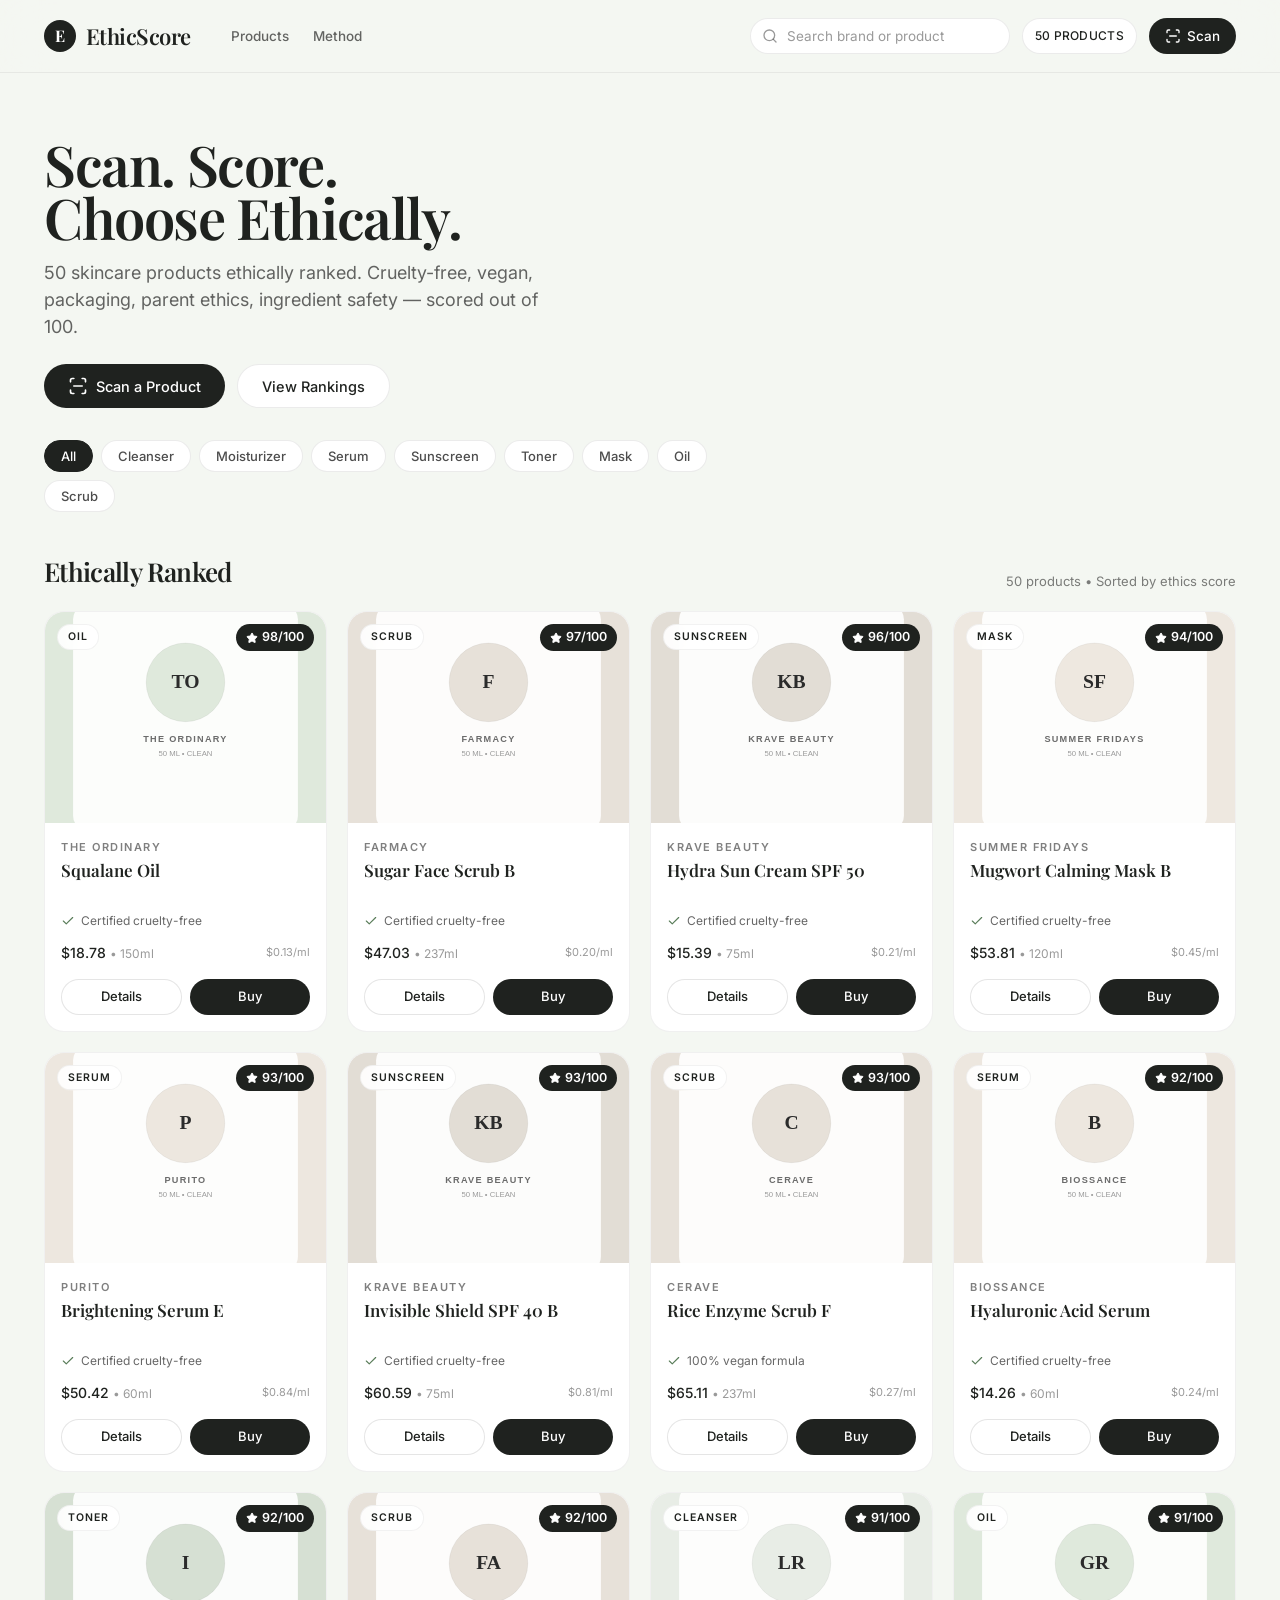
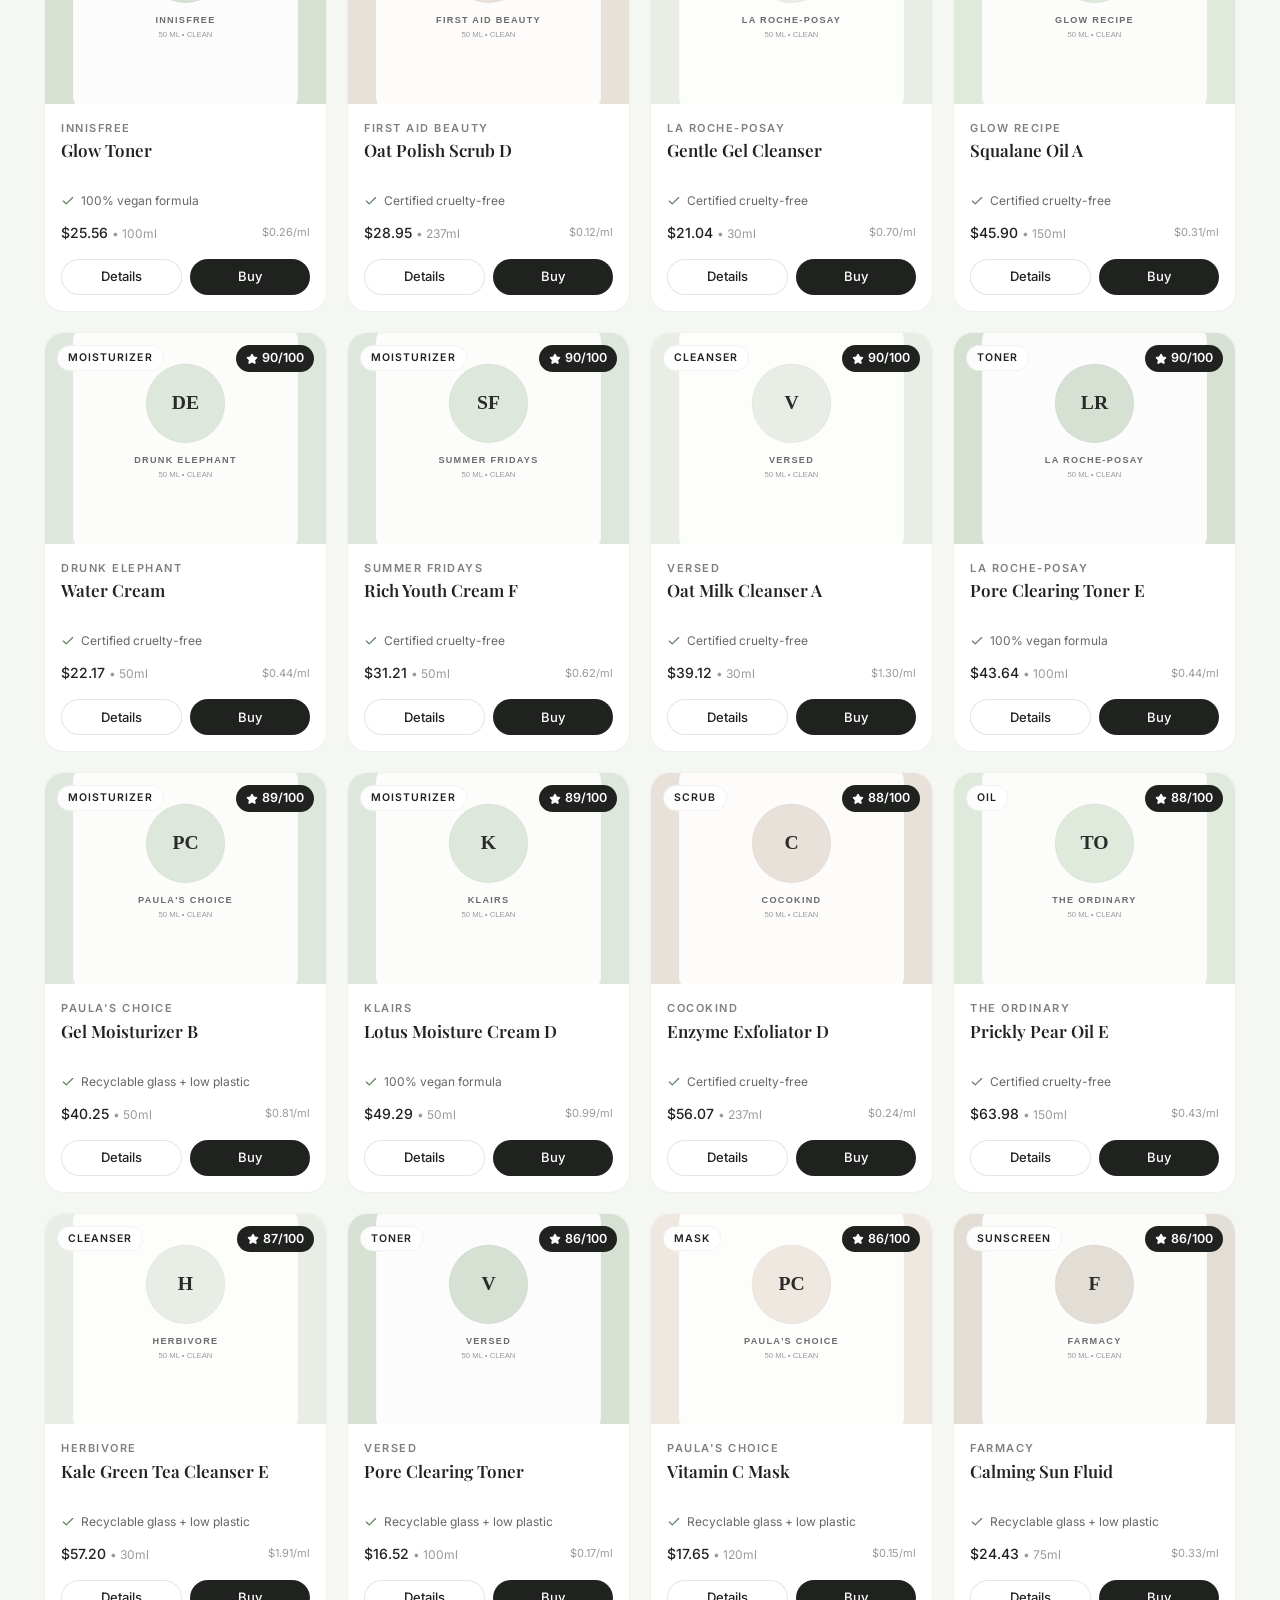
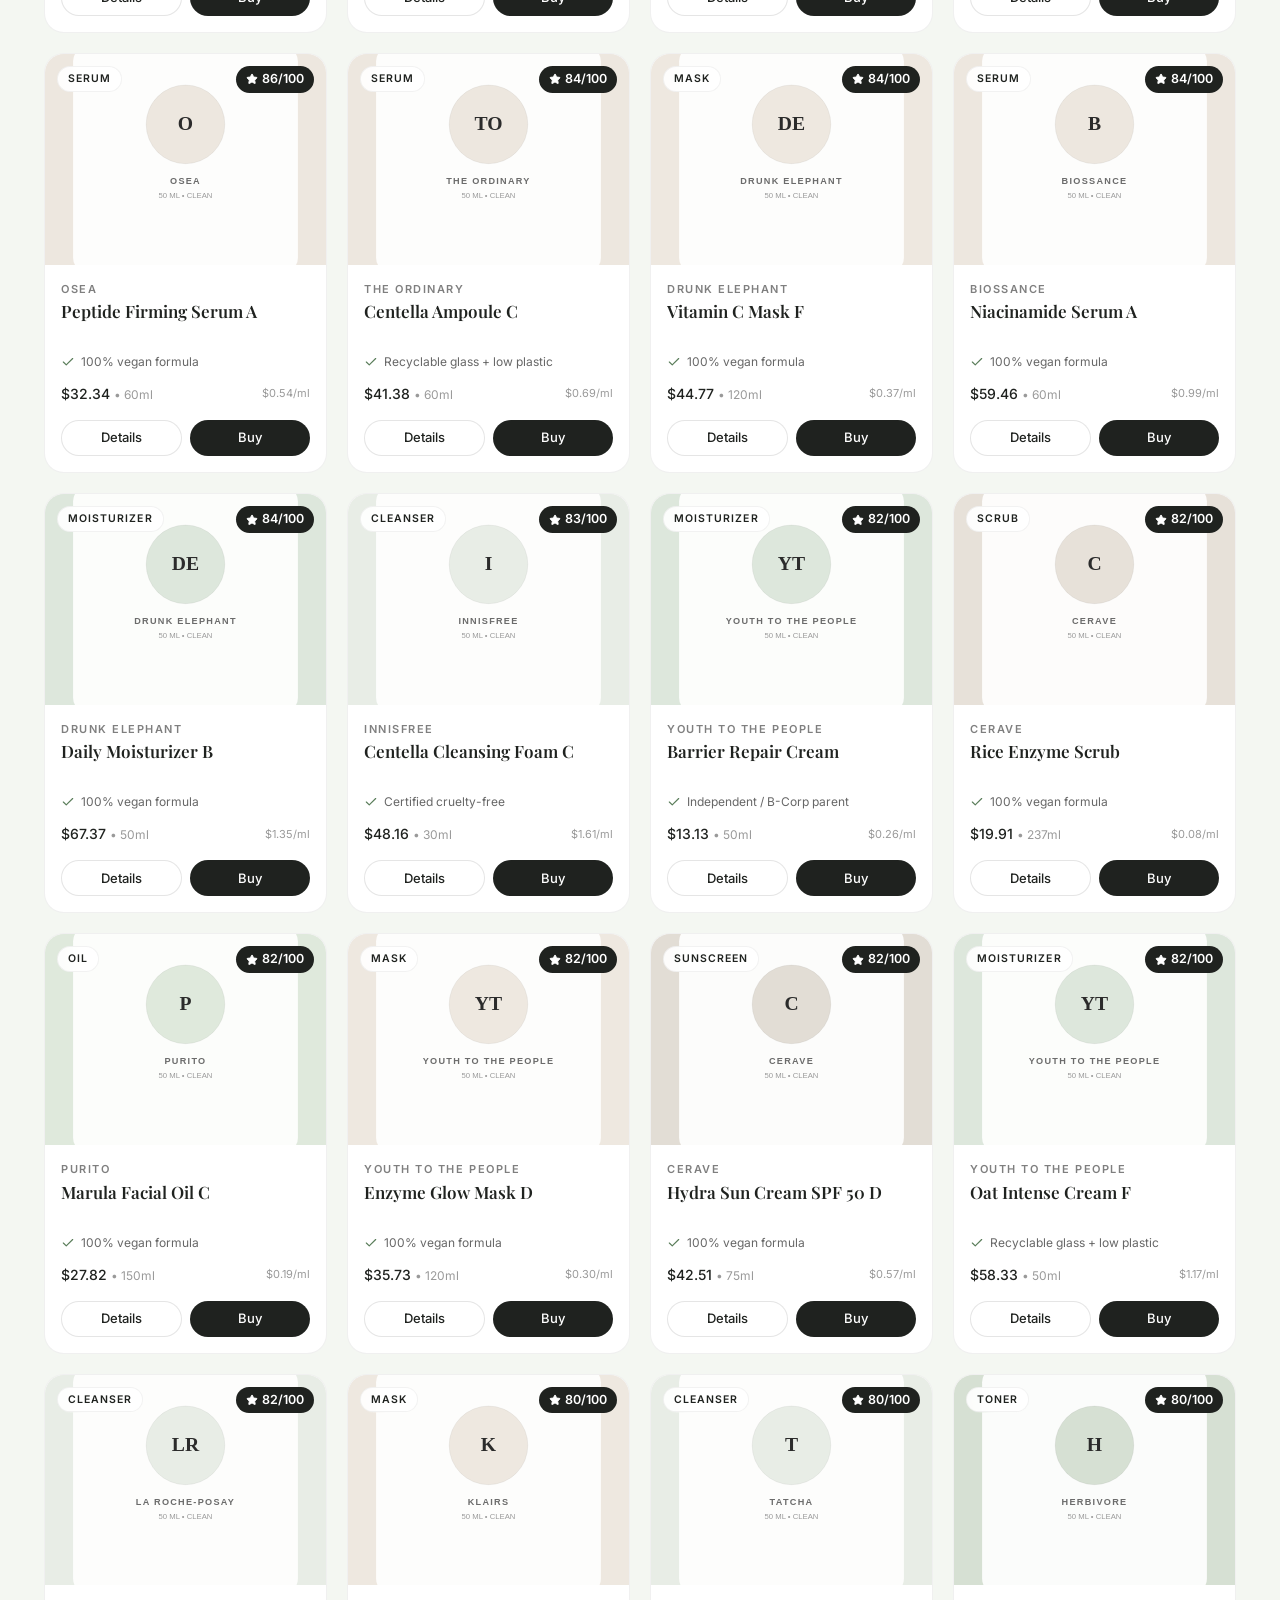
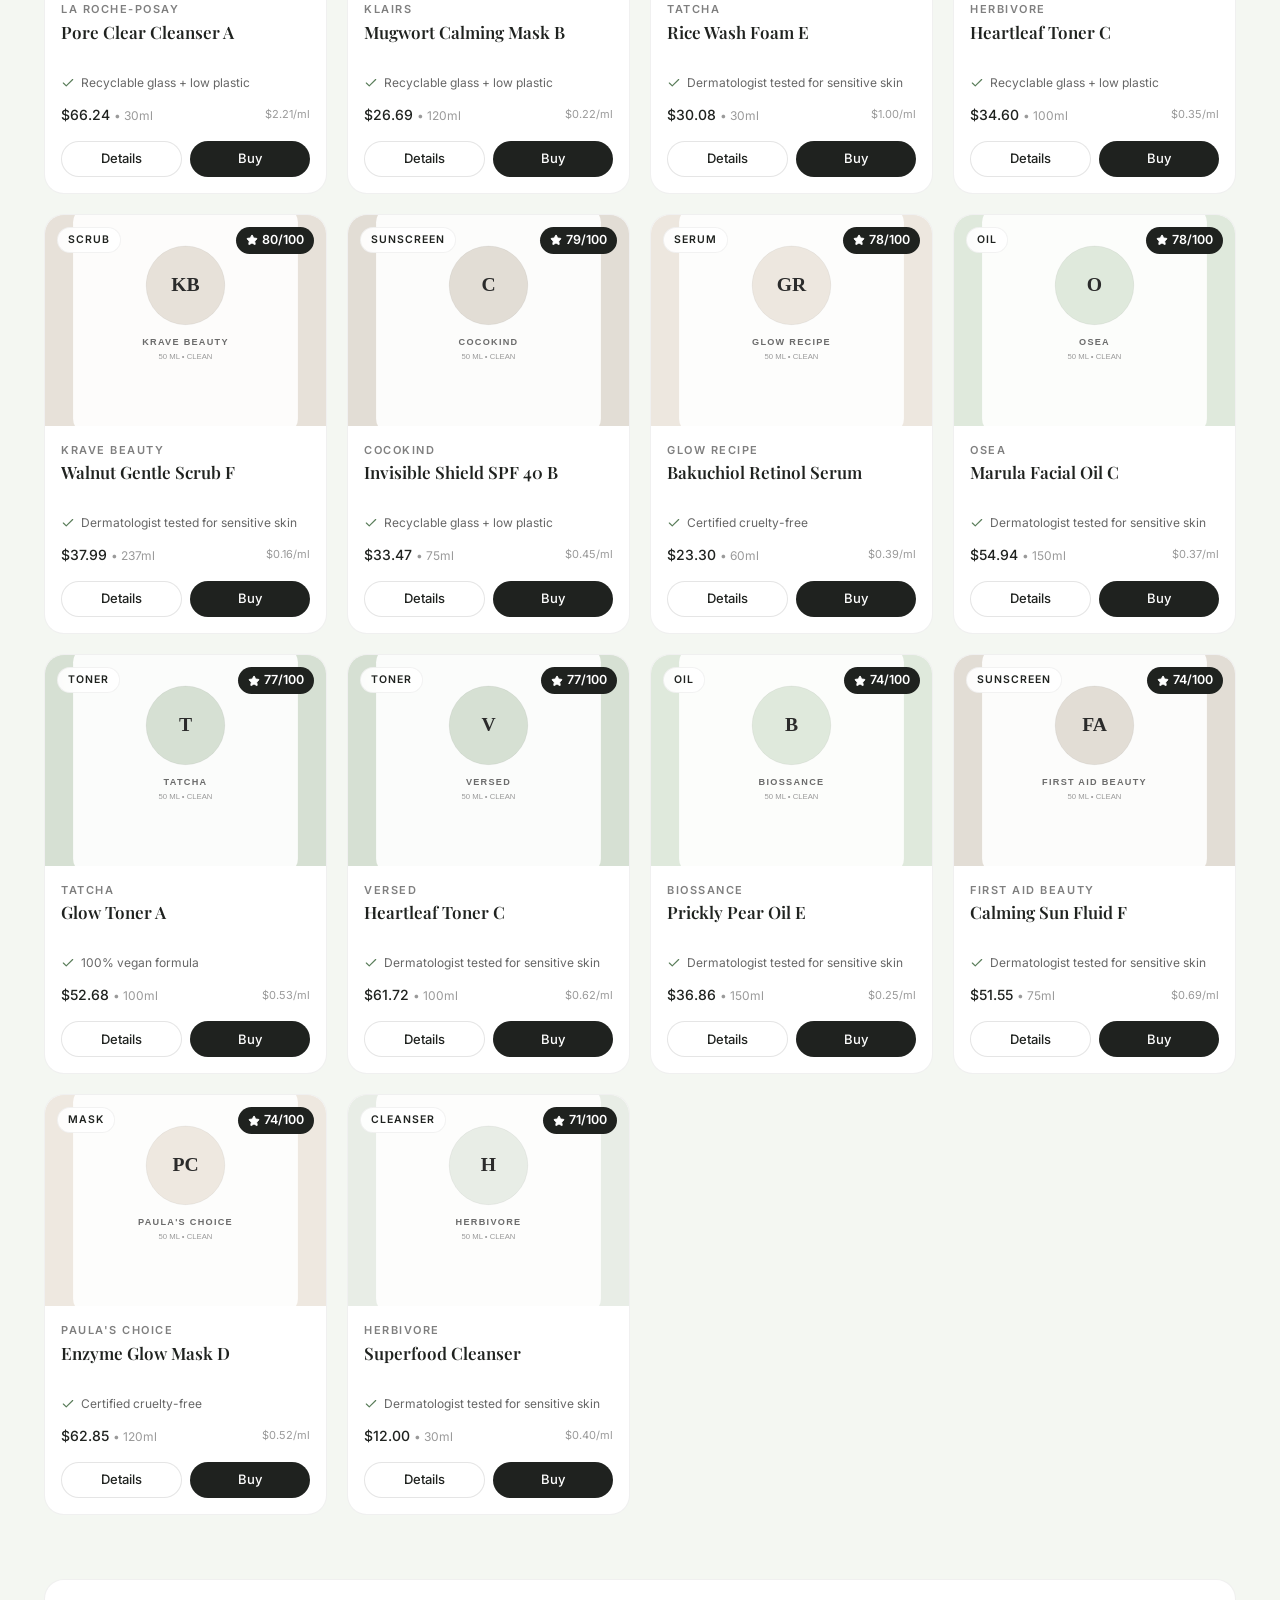
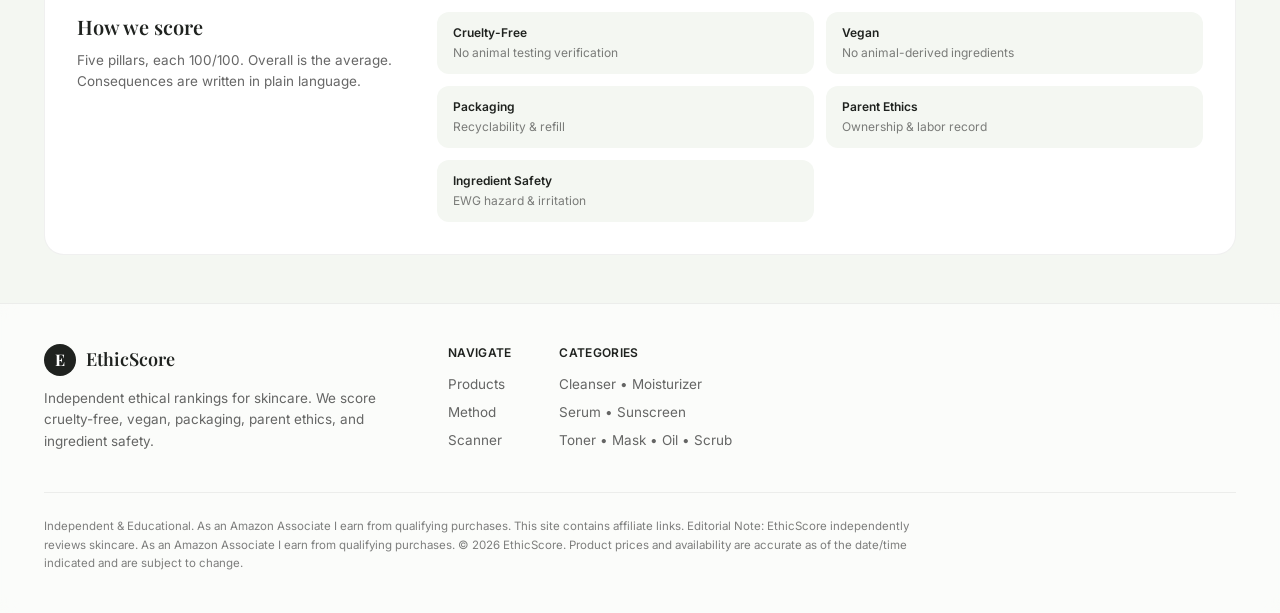
==== commit 5b01a085: "index.html" ====
--- a/index.html
+++ b/index.html
@@ -24,26 +24,39 @@
 </style>
   <meta charset="UTF-8">
   <meta name="viewport" content="width=device-width, initial-scale=1">
-  <title>EthicScore — Ethical Beauty Score</title>
-  <style>*,:after,:before{--tw-border-spacing-x:0;--tw-border-spacing-y:0;--tw-translate-x:0;--tw-translate-y:0;--tw-rotate:0;--tw-skew-x:0;--tw-skew-y:0;--tw-scale-x:1;--tw-scale-y:1;--tw-pan-x: ;--tw-pan-y: ;--tw-pinch-zoom: ;--tw-scroll-snap-strictness:proximity;--tw-gradient-from-position: ;--tw-gradient-via-position: ;--tw-gradient-to-position: ;--tw-ordinal: ;--tw-slashed-zero: ;--tw-numeric-figure: ;--tw-numeric-spacing: ;--tw-numeric-fraction: ;--tw-ring-inset: ;--tw-ring-offset-width:0px;--tw-ring-offset-color:#fff;--tw-ring-color:rgba(59,130,246,.5);--tw-ring-offset-shadow:0 0 #0000;--tw-ring-shadow:0 0 #0000;--tw-shadow:0 0 #0000;--tw-shadow-colored:0 0 #0000;--tw-blur: ;--tw-brightness: ;--tw-contrast: ;--tw-grayscale: ;--tw-hue-rotate: ;--tw-invert: ;--tw-saturate: ;--tw-sepia: ;--tw-drop-shadow: ;--tw-backdrop-blur: ;--tw-backdrop-brightness: ;--tw-backdrop-contrast: ;--tw-backdrop-grayscale: ;--tw-backdrop-hue-rotate: ;--tw-backdrop-invert: ;--tw-backdrop-opacity: ;--tw-backdrop-saturate: ;--tw-backdrop-sepia: ;--tw-contain-size: ;--tw-contain-layout: ;--tw-contain-paint: ;--tw-contain-style: }::backdrop{--tw-border-spacing-x:0;--tw-border-spacing-y:0;--tw-translate-x:0;--tw-translate-y:0;--tw-rotate:0;--tw-skew-x:0;--tw-skew-y:0;--tw-scale-x:1;--tw-scale-y:1;--tw-pan-x: ;--tw-pan-y: ;--tw-pinch-zoom: ;--tw-scroll-snap-strictness:proximity;--tw-gradient-from-position: ;--tw-gradient-via-position: ;--tw-gradient-to-position: ;--tw-ordinal: ;--tw-slashed-zero: ;--tw-numeric-figure: ;--tw-numeric-spacing: ;--tw-numeric-fraction: ;--tw-ring-inset: ;--tw-ring-offset-width:0px;--tw-ring-offset-color:#fff;--tw-ring-color:rgba(59,130,246,.5);--tw-ring-offset-shadow:0 0 #0000;--tw-ring-shadow:0 0 #0000;--tw-shadow:0 0 #0000;--tw-shadow-colored:0 0 #0000;--tw-blur: ;--tw-brightness: ;--tw-contrast: ;--tw-grayscale: ;--tw-hue-rotate: ;--tw-invert: ;--tw-saturate: ;--tw-sepia: ;--tw-drop-shadow: ;--tw-backdrop-blur: ;--tw-backdrop-brightness: ;--tw-backdrop-contrast: ;--tw-backdrop-grayscale: ;--tw-backdrop-hue-rotate: ;--tw-backdrop-invert: ;--tw-backdrop-opacity: ;--tw-backdrop-saturate: ;--tw-backdrop-sepia: ;--tw-contain-size: ;--tw-contain-layout: ;--tw-contain-paint: ;--tw-contain-style: }/*! tailwindcss v3.4.18 | MIT License | https://tailwindcss.com*/*,:after,:before{box-sizing:border-box;border:0 solid #e5e7eb}:after,:before{--tw-content:""}:host,html{line-height:1.5;-webkit-text-size-adjust:100%;-moz-tab-size:4;-o-tab-size:4;tab-size:4;font-family:ui-sans-serif,system-ui,sans-serif,Apple Color Emoji,Segoe UI Emoji,Segoe UI Symbol,Noto Color Emoji;font-feature-settings:normal;font-variation-settings:normal;-webkit-tap-highlight-color:transparent}body{line-height:inherit}hr{height:0;color:inherit;border-top-width:1px}abbr:where([title]){-webkit-text-decoration:underline dotted;text-decoration:underline dotted}h1,h2,h3,h4,h5,h6{font-size:inherit;font-weight:inherit}a{color:inherit;text-decoration:inherit}b,strong{font-weight:bolder}code,kbd,pre,samp{font-family:ui-monospace,SFMono-Regular,Menlo,Monaco,Consolas,Liberation Mono,Courier New,monospace;font-feature-settings:normal;font-variation-settings:normal;font-size:1em}small{font-size:80%}sub,sup{font-size:75%;line-height:0;position:relative;vertical-align:baseline}sub{bottom:-.25em}sup{top:-.5em}table{text-indent:0;border-color:inherit;border-collapse:collapse}button,input,optgroup,select,textarea{font-family:inherit;font-feature-settings:inherit;font-variation-settings:inherit;font-size:100%;font-weight:inherit;line-height:inherit;letter-spacing:inherit;color:inherit;margin:0;padding:0}button,select{text-transform:none}button,input:where([type=button]),input:where([type=reset]),input:where([type=submit]){-webkit-appearance:button;background-color:transparent;background-image:none}:-moz-focusring{outline:auto}:-moz-ui-invalid{box-shadow:none}progress{vertical-align:baseline}::-webkit-inner-spin-button,::-webkit-outer-spin-button{height:auto}[type=search]{-webkit-appearance:textfield;outline-offset:-2px}::-webkit-search-decoration{-webkit-appearance:none}::-webkit-file-upload-button{-webkit-appearance:button;font:inherit}summary{display:list-item}blockquote,dd,dl,figure,h1,h2,h3,h4,h5,h6,hr,p,pre{margin:0}fieldset{margin:0}fieldset,legend{padding:0}menu,ol,ul{list-style:none;margin:0;padding:0}dialog{padding:0}textarea{resize:vertical}input::-moz-placeholder,textarea::-moz-placeholder{opacity:1;color:#9ca3af}input::placeholder,textarea::placeholder{opacity:1;color:#9ca3af}[role=button],button{cursor:pointer}:disabled{cursor:default}audio,canvas,embed,iframe,img,object,svg,video{display:block;vertical-align:middle}img,video{max-width:100%;height:auto}[hidden]:where(:not([hidden=until-found])){display:none}.container{width:100%}@media (min-width:640px){.container{max-width:640px}}@media (min-width:768px){.container{max-width:768px}}@media (min-width:1024px){.container{max-width:1024px}}@media (min-width:1280px){.container{max-width:1280px}}@media (min-width:1536px){.container{max-width:1536px}}.pointer-events-none{pointer-events:none}.fixed{position:fixed}.absolute{position:absolute}.relative{position:relative}.sticky{position:sticky}.inset-0{inset:0}.-bottom-8{bottom:-2rem}.-bottom-\[20\%\]{bottom:-20%}.-left-10{left:-2.5rem}.-left-\[20\%\]{left:-20%}.-right-\[10\%\]{right:-10%}.-top-\[30\%\]{top:-30%}.bottom-3{bottom:.75rem}.bottom-4{bottom:1rem}.left-3{left:.75rem}.left-6{left:1.5rem}.right-3{right:.75rem}.right-6{right:1.5rem}.right-\[25\%\]{right:25%}.top-0{top:0}.top-3{top:.75rem}.top-\[20\%\]{top:20%}.z-10{z-index:10}.z-20{z-index:20}.z-40{z-index:40}.z-\[60\]{z-index:60}.z-\[70\]{z-index:70}.mx-auto{margin-left:auto;margin-right:auto}.ml-3{margin-left:.75rem}.ml-auto{margin-left:auto}.mt-0\.5{margin-top:.125rem}.mt-1{margin-top:.25rem}.mt-10{margin-top:2.5rem}.mt-2{margin-top:.5rem}.mt-3{margin-top:.75rem}.mt-4{margin-top:1rem}.mt-5{margin-top:1.25rem}.mt-6{margin-top:1.5rem}.mt-7{margin-top:1.75rem}.mt-auto{margin-top:auto}.flex{display:flex}.inline-flex{display:inline-flex}.grid{display:grid}.hidden{display:none}.aspect-\[16\/9\]{aspect-ratio:16/9}.aspect-\[4\/3\]{aspect-ratio:4/3}.aspect-square{aspect-ratio:1/1}.h-10{height:2.5rem}.h-11{height:2.75rem}.h-4{height:1rem}.h-7{height:1.75rem}.h-8{height:2rem}.h-9{height:2.25rem}.h-\[120px\]{height:120px}.h-\[150px\]{height:150px}.h-\[1px\]{height:1px}.h-\[260px\]{height:260px}.h-\[380px\]{height:380px}.h-\[56\%\]{height:56%}.h-\[56px\]{height:56px}.h-\[64px\]{height:64px}.h-\[72px\]{height:72px}.h-full{height:100%}.max-h-\[92vh\]{max-height:92vh}.min-h-screen{min-height:100vh}.w-7{width:1.75rem}.w-8{width:2rem}.w-\[200px\]{width:200px}.w-\[220px\]{width:220px}.w-\[35\%\]{width:35%}.w-\[55\%\]{width:55%}.w-\[70\%\]{width:70%}.w-\[72px\]{width:72px}.w-\[76\%\]{width:76%}.w-\[84px\]{width:84px}.w-full{width:100%}.w-px{width:1px}.max-w-\[1280px\]{max-width:1280px}.max-w-\[320px\]{max-width:320px}.max-w-\[480px\]{max-width:480px}.max-w-\[520px\]{max-width:520px}.max-w-\[560px\]{max-width:560px}.flex-1{flex:1 1 0%}.rotate-\[-3deg\]{--tw-rotate:-3deg;transform:translate(var(--tw-translate-x),var(--tw-translate-y)) rotate(var(--tw-rotate)) skewX(var(--tw-skew-x)) skewY(var(--tw-skew-y)) scaleX(var(--tw-scale-x)) scaleY(var(--tw-scale-y))}.grid-cols-1{grid-template-columns:repeat(1,minmax(0,1fr))}.grid-cols-2{grid-template-columns:repeat(2,minmax(0,1fr))}.grid-cols-3{grid-template-columns:repeat(3,minmax(0,1fr))}.flex-col{flex-direction:column}.flex-wrap{flex-wrap:wrap}.place-items-center{place-items:center}.items-start{align-items:flex-start}.items-end{align-items:flex-end}.items-center{align-items:center}.justify-center{justify-content:center}.justify-between{justify-content:space-between}.gap-1\.5{gap:.375rem}.gap-2{gap:.5rem}.gap-3{gap:.75rem}.gap-4{gap:1rem}.gap-5{gap:1.25rem}.gap-8{gap:2rem}.space-y-1\.5>:not([hidden])~:not([hidden]){--tw-space-y-reverse:0;margin-top:calc(.375rem*(1 - var(--tw-space-y-reverse)));margin-bottom:calc(.375rem*var(--tw-space-y-reverse))}.overflow-auto{overflow:auto}.overflow-hidden{overflow:hidden}.rounded-\[10px\]{border-radius:10px}.rounded-\[12px\]{border-radius:12px}.rounded-\[16px\]{border-radius:16px}.rounded-\[18px\]{border-radius:18px}.rounded-\[20px\]{border-radius:20px}.rounded-\[22px\]{border-radius:22px}.rounded-\[24px\]{border-radius:24px}.rounded-\[28px\]{border-radius:28px}.rounded-full{border-radius:9999px}.rounded-t-\[28px\]{border-top-left-radius:28px;border-top-right-radius:28px}.border{border-width:1px}.border-2{border-width:2px}.border-b{border-bottom-width:1px}.border-t{border-top-width:1px}.border-\[\#1E2A24\]{--tw-border-opacity:1;border-color:rgb(30 42 36/var(--tw-border-opacity,1))}.border-\[\#1E2A24\]\/10{border-color:rgba(30,42,36,.1)}.border-\[\#1E2A24\]\/15{border-color:rgba(30,42,36,.15)}.border-\[\#1E2A24\]\/5{border-color:rgba(30,42,36,.05)}.border-\[\#8BA888\]\/15{border-color:rgba(139,168,136,.15)}.border-\[\#8BA888\]\/20{border-color:rgba(139,168,136,.2)}.border-white\/10{border-color:hsla(0,0%,100%,.1)}.border-white\/20{border-color:hsla(0,0%,100%,.2)}.border-white\/60{border-color:hsla(0,0%,100%,.6)}.border-white\/80{border-color:hsla(0,0%,100%,.8)}.bg-\[\#1E2A24\]{--tw-bg-opacity:1;background-color:rgb(30 42 36/var(--tw-bg-opacity,1))}.bg-\[\#1E2A24\]\/10{background-color:rgba(30,42,36,.1)}.bg-\[\#1E2A24\]\/40{background-color:rgba(30,42,36,.4)}.bg-\[\#1E2A24\]\/50{background-color:rgba(30,42,36,.5)}.bg-\[\#1E2A24\]\/70{background-color:rgba(30,42,36,.7)}.bg-\[\#8BA888\]{--tw-bg-opacity:1;background-color:rgb(139 168 136/var(--tw-bg-opacity,1))}.bg-\[\#8BA888\]\/10{background-color:rgba(139,168,136,.1)}.bg-\[\#8BA888\]\/20{background-color:rgba(139,168,136,.2)}.bg-\[\#D9B382\]\/30{background-color:hsla(34,53%,68%,.3)}.bg-\[\#F2EDE6\]{--tw-bg-opacity:1;background-color:rgb(242 237 230/var(--tw-bg-opacity,1))}.bg-\[\#F8F5F0\]{--tw-bg-opacity:1;background-color:rgb(248 245 240/var(--tw-bg-opacity,1))}.bg-\[\#F8F5F0\]\/80{background-color:hsla(38,36%,96%,.8)}.bg-\[\#F8F5F0\]\/85{background-color:hsla(38,36%,96%,.85)}.bg-\[\#F8F5F0\]\/90{background-color:hsla(38,36%,96%,.9)}.bg-black{--tw-bg-opacity:1;background-color:rgb(0 0 0/var(--tw-bg-opacity,1))}.bg-transparent{background-color:transparent}.bg-white{--tw-bg-opacity:1;background-color:rgb(255 255 255/var(--tw-bg-opacity,1))}.bg-white\/60{background-color:hsla(0,0%,100%,.6)}.bg-white\/90{background-color:hsla(0,0%,100%,.9)}.bg-gradient-to-t{background-image:linear-gradient(to top,var(--tw-gradient-stops))}.from-\[\#1E2A24\]\/15{--tw-gradient-from:rgba(30,42,36,.15) var(--tw-gradient-from-position);--tw-gradient-to:rgba(30,42,36,0) var(--tw-gradient-to-position);--tw-gradient-stops:var(--tw-gradient-from),var(--tw-gradient-to)}.from-\[\#1E2A24\]\/40{--tw-gradient-from:rgba(30,42,36,.4) var(--tw-gradient-from-position);--tw-gradient-to:rgba(30,42,36,0) var(--tw-gradient-to-position);--tw-gradient-stops:var(--tw-gradient-from),var(--tw-gradient-to)}.from-\[\#1E2A24\]\/60{--tw-gradient-from:rgba(30,42,36,.6) var(--tw-gradient-from-position);--tw-gradient-to:rgba(30,42,36,0) var(--tw-gradient-to-position);--tw-gradient-stops:var(--tw-gradient-from),var(--tw-gradient-to)}.via-\[\#1E2A24\]\/0{--tw-gradient-to:rgba(30,42,36,0) var(--tw-gradient-to-position);--tw-gradient-stops:var(--tw-gradient-from),rgba(30,42,36,0) var(--tw-gradient-via-position),var(--tw-gradient-to)}.via-\[\#1E2A24\]\/10{--tw-gradient-to:rgba(30,42,36,0) var(--tw-gradient-to-position);--tw-gradient-stops:var(--tw-gradient-from),rgba(30,42,36,.1) var(--tw-gradient-via-position),var(--tw-gradient-to)}.via-transparent{--tw-gradient-to:transparent var(--tw-gradient-to-position);--tw-gradient-stops:var(--tw-gradient-from),transparent var(--tw-gradient-via-position),var(--tw-gradient-to)}.to-transparent{--tw-gradient-to:transparent var(--tw-gradient-to-position)}.to-white\/10{--tw-gradient-to:hsla(0,0%,100%,.1) var(--tw-gradient-to-position)}.object-cover{-o-object-fit:cover;object-fit:cover}.object-\[50\%_45\%\]{-o-object-position:50% 45%;object-position:50% 45%}.object-\[50\%_50\%\]{-o-object-position:50% 50%;object-position:50% 50%}.p-0{padding:0}.p-2{padding:.5rem}.p-3{padding:.75rem}.p-4{padding:1rem}.p-5{padding:1.25rem}.p-6{padding:1.5rem}.px-2{padding-left:.5rem;padding-right:.5rem}.px-2\.5{padding-left:.625rem;padding-right:.625rem}.px-3{padding-left:.75rem;padding-right:.75rem}.px-4{padding-left:1rem;padding-right:1rem}.px-5{padding-left:1.25rem;padding-right:1.25rem}.px-6{padding-left:1.5rem;padding-right:1.5rem}.py-1{padding-top:.25rem;padding-bottom:.25rem}.py-1\.5{padding-top:.375rem;padding-bottom:.375rem}.py-10{padding-top:2.5rem;padding-bottom:2.5rem}.pb-16{padding-bottom:4rem}.pt-4{padding-top:1rem}.text-right{text-align:right}.font-mono{font-family:ui-monospace,SFMono-Regular,Menlo,Monaco,Consolas,Liberation Mono,Courier New,monospace}.text-\[10px\]{font-size:10px}.text-\[11px\]{font-size:11px}.text-\[12px\]{font-size:12px}.text-\[13px\]{font-size:13px}.text-\[14px\]{font-size:14px}.text-\[15px\]{font-size:15px}.text-\[16px\]{font-size:16px}.text-\[18px\]{font-size:18px}.text-\[20px\]{font-size:20px}.text-\[22px\]{font-size:22px}.text-\[24px\]{font-size:24px}.text-\[30px\]{font-size:30px}.text-\[44px\]{font-size:44px}.text-\[9px\]{font-size:9px}.font-\[400\]{font-weight:400}.font-\[500\]{font-weight:500}.font-\[600\]{font-weight:600}.font-medium{font-weight:500}.uppercase{text-transform:uppercase}.italic{font-style:italic}.leading-6{line-height:1.5rem}.leading-7{line-height:1.75rem}.leading-\[0\.95\]{line-height:.95}.leading-\[0\.9\]{line-height:.9}.leading-\[1\.15\]{line-height:1.15}.leading-\[1\.3\]{line-height:1.3}.leading-\[1\.4\]{line-height:1.4}.leading-\[1\.6\]{line-height:1.6}.leading-none{line-height:1}.leading-tight{line-height:1.25}.tracking-\[0\.12em\]{letter-spacing:.12em}.tracking-\[0\.14em\]{letter-spacing:.14em}.tracking-\[0\.16em\]{letter-spacing:.16em}.tracking-\[0\.18em\]{letter-spacing:.18em}.tracking-tight{letter-spacing:-.025em}.tracking-wide{letter-spacing:.025em}.tracking-widest{letter-spacing:.1em}.text-\[\#1E2A24\]{--tw-text-opacity:1;color:rgb(30 42 36/var(--tw-text-opacity,1))}.text-\[\#1E2A24\]\/50{color:rgba(30,42,36,.5)}.text-\[\#1E2A24\]\/60{color:rgba(30,42,36,.6)}.text-\[\#1E2A24\]\/70{color:rgba(30,42,36,.7)}.text-\[\#8BA888\]{--tw-text-opacity:1;color:rgb(139 168 136/var(--tw-text-opacity,1))}.text-\[\#D9B382\]{--tw-text-opacity:1;color:rgb(217 179 130/var(--tw-text-opacity,1))}.text-\[\#F8F5F0\]{--tw-text-opacity:1;color:rgb(248 245 240/var(--tw-text-opacity,1))}.text-\[\#F8F5F0\]\/60{color:hsla(38,36%,96%,.6)}.text-white{--tw-text-opacity:1;color:rgb(255 255 255/var(--tw-text-opacity,1))}.text-white\/90{color:hsla(0,0%,100%,.9)}.antialiased{-webkit-font-smoothing:antialiased;-moz-osx-font-smoothing:grayscale}.opacity-40{opacity:.4}.opacity-50{opacity:.5}.opacity-60{opacity:.6}.opacity-70{opacity:.7}.opacity-80{opacity:.8}.opacity-90{opacity:.9}.opacity-\[0\.15\]{opacity:.15}.shadow-\[0_0_0_2000px_rgba\(0\2c 0\2c 0\2c 0\.35\)\]{--tw-shadow:0 0 0 2000px rgba(0,0,0,.35);--tw-shadow-colored:0 0 0 2000px var(--tw-shadow-color);box-shadow:var(--tw-ring-offset-shadow,0 0 #0000),var(--tw-ring-shadow,0 0 #0000),var(--tw-shadow)}.shadow-\[0_12px_40px_-12px_rgba\(0\2c 0\2c 0\2c 0\.2\)\]{--tw-shadow:0 12px 40px -12px rgba(0,0,0,.2);--tw-shadow-colored:0 12px 40px -12px var(--tw-shadow-color);box-shadow:var(--tw-ring-offset-shadow,0 0 #0000),var(--tw-ring-shadow,0 0 #0000),var(--tw-shadow)}.shadow-\[0_20px_80px_-20px_rgba\(30\2c 42\2c 36\2c 0\.25\)\]{--tw-shadow:0 20px 80px -20px rgba(30,42,36,.25);--tw-shadow-colored:0 20px 80px -20px var(--tw-shadow-color);box-shadow:var(--tw-ring-offset-shadow,0 0 #0000),var(--tw-ring-shadow,0 0 #0000),var(--tw-shadow)}.shadow-\[0_24px_100px_-20px_rgba\(0\2c 0\2c 0\2c 0\.5\)\]{--tw-shadow:0 24px 100px -20px rgba(0,0,0,.5);--tw-shadow-colored:0 24px 100px -20px var(--tw-shadow-color);box-shadow:var(--tw-ring-offset-shadow,0 0 #0000),var(--tw-ring-shadow,0 0 #0000),var(--tw-shadow)}.shadow-\[0_24px_100px_-20px_rgba\(0\2c 0\2c 0\2c 0\.6\)\]{--tw-shadow:0 24px 100px -20px rgba(0,0,0,.6);--tw-shadow-colored:0 24px 100px -20px var(--tw-shadow-color);box-shadow:var(--tw-ring-offset-shadow,0 0 #0000),var(--tw-ring-shadow,0 0 #0000),var(--tw-shadow)}.outline-none{outline:2px solid transparent;outline-offset:2px}.blur{--tw-blur:blur(8px)}.blur,.blur-\[60px\]{filter:var(--tw-blur) var(--tw-brightness) var(--tw-contrast) var(--tw-grayscale) var(--tw-hue-rotate) var(--tw-invert) var(--tw-saturate) var(--tw-sepia) var(--tw-drop-shadow)}.blur-\[60px\]{--tw-blur:blur(60px)}.blur-\[80px\]{--tw-blur:blur(80px)}.blur-\[80px\],.blur-\[90px\]{filter:var(--tw-blur) var(--tw-brightness) var(--tw-contrast) var(--tw-grayscale) var(--tw-hue-rotate) var(--tw-invert) var(--tw-saturate) var(--tw-sepia) var(--tw-drop-shadow)}.blur-\[90px\]{--tw-blur:blur(90px)}.drop-shadow-\[0_2px_20px_rgba\(0\2c 0\2c 0\2c 0\.4\)\]{--tw-drop-shadow:drop-shadow(0 2px 20px rgba(0,0,0,.4))}.drop-shadow-\[0_2px_20px_rgba\(0\2c 0\2c 0\2c 0\.4\)\],.filter{filter:var(--tw-blur) var(--tw-brightness) var(--tw-contrast) var(--tw-grayscale) var(--tw-hue-rotate) var(--tw-invert) var(--tw-saturate) var(--tw-sepia) var(--tw-drop-shadow)}.backdrop-blur{--tw-backdrop-blur:blur(8px)}.backdrop-blur,.backdrop-blur-\[10px\]{backdrop-filter:var(--tw-backdrop-blur) var(--tw-backdrop-brightness) var(--tw-backdrop-contrast) var(--tw-backdrop-grayscale) var(--tw-backdrop-hue-rotate) var(--tw-backdrop-invert) var(--tw-backdrop-opacity) var(--tw-backdrop-saturate) var(--tw-backdrop-sepia)}.backdrop-blur-\[10px\]{--tw-backdrop-blur:blur(10px)}.backdrop-blur-\[6px\]{--tw-backdrop-blur:blur(6px)}.backdrop-blur-\[6px\],.backdrop-blur-md{backdrop-filter:var(--tw-backdrop-blur) var(--tw-backdrop-brightness) var(--tw-backdrop-contrast) var(--tw-backdrop-grayscale) var(--tw-backdrop-hue-rotate) var(--tw-backdrop-invert) var(--tw-backdrop-opacity) var(--tw-backdrop-saturate) var(--tw-backdrop-sepia)}.backdrop-blur-md{--tw-backdrop-blur:blur(12px)}.backdrop-blur-xl{--tw-backdrop-blur:blur(24px);backdrop-filter:var(--tw-backdrop-blur) var(--tw-backdrop-brightness) var(--tw-backdrop-contrast) var(--tw-backdrop-grayscale) var(--tw-backdrop-hue-rotate) var(--tw-backdrop-invert) var(--tw-backdrop-opacity) var(--tw-backdrop-saturate) var(--tw-backdrop-sepia)}.transition{transition-property:color,background-color,border-color,text-decoration-color,fill,stroke,opacity,box-shadow,transform,filter,backdrop-filter;transition-timing-function:cubic-bezier(.4,0,.2,1);transition-duration:.15s}.transition-all{transition-property:all;transition-timing-function:cubic-bezier(.4,0,.2,1);transition-duration:.15s}.transition-transform{transition-property:transform;transition-timing-function:cubic-bezier(.4,0,.2,1);transition-duration:.15s}.duration-300{transition-duration:.3s}.duration-700{transition-duration:.7s}#root,body,html{min-height:100%}body{margin:0;font-family:Inter,ui-sans-serif,system-ui,-apple-system,BlinkMacSystemFont,Segoe UI,sans-serif}[role=button]:not([aria-disabled=true]),button:not(:disabled),label[for],select:not(:disabled),summary{cursor:pointer}.selection\:bg-\[\#8BA888\]\/30 ::-moz-selection{background-color:rgba(139,168,136,.3)}.selection\:bg-\[\#8BA888\]\/30 ::selection{background-color:rgba(139,168,136,.3)}.selection\:bg-\[\#8BA888\]\/30::-moz-selection{background-color:rgba(139,168,136,.3)}.selection\:bg-\[\#8BA888\]\/30::selection{background-color:rgba(139,168,136,.3)}.placeholder\:text-\[\#1E2A24\]\/40::-moz-placeholder{color:rgba(30,42,36,.4)}.placeholder\:text-\[\#1E2A24\]\/40::placeholder{color:rgba(30,42,36,.4)}.hover\:border-\[\#1E2A24\]\/20:hover{border-color:rgba(30,42,36,.2)}.hover\:border-\[\#1E2A24\]\/30:hover{border-color:rgba(30,42,36,.3)}.hover\:bg-black:hover{--tw-bg-opacity:1;background-color:rgb(0 0 0/var(--tw-bg-opacity,1))}.hover\:bg-white:hover{--tw-bg-opacity:1;background-color:rgb(255 255 255/var(--tw-bg-opacity,1))}.hover\:shadow-\[0_18px_60px_-24px_rgba\(30\2c 42\2c 36\2c 0\.3\)\]:hover{--tw-shadow:0 18px 60px -24px rgba(30,42,36,.3);--tw-shadow-colored:0 18px 60px -24px var(--tw-shadow-color);box-shadow:var(--tw-ring-offset-shadow,0 0 #0000),var(--tw-ring-shadow,0 0 #0000),var(--tw-shadow)}.group:hover .group-hover\:scale-\[1\.04\]{--tw-scale-x:1.04;--tw-scale-y:1.04;transform:translate(var(--tw-translate-x),var(--tw-translate-y)) rotate(var(--tw-rotate)) skewX(var(--tw-skew-x)) skewY(var(--tw-skew-y)) scaleX(var(--tw-scale-x)) scaleY(var(--tw-scale-y))}@media (min-width:640px){.sm\:grid-cols-2{grid-template-columns:repeat(2,minmax(0,1fr))}}@media (min-width:768px){.md\:mt-0{margin-top:0}.md\:block{display:block}.md\:inline{display:inline}.md\:flex{display:flex}.md\:hidden{display:none}.md\:h-\[360px\]{height:360px}.md\:h-\[460px\]{height:460px}.md\:max-h-\[86vh\]{max-height:86vh}.md\:max-w-\[980px\]{max-width:980px}.md\:grid-cols-\[1\.15fr_0\.85fr\]{grid-template-columns:1.15fr .85fr}.md\:grid-cols-\[1\.1fr_0\.9fr\]{grid-template-columns:1.1fr .9fr}.md\:grid-cols-\[1\.2fr_0\.8fr\]{grid-template-columns:1.2fr .8fr}.md\:items-center{align-items:center}.md\:justify-end{justify-content:flex-end}.md\:gap-6{gap:1.5rem}.md\:rounded-\[28px\]{border-radius:28px}.md\:border-l{border-left-width:1px}.md\:border-t-0{border-top-width:0}.md\:p-4{padding:1rem}.md\:p-6{padding:1.5rem}.md\:p-8{padding:2rem}.md\:px-10{padding-left:2.5rem;padding-right:2.5rem}.md\:px-7{padding-left:1.75rem;padding-right:1.75rem}.md\:px-8{padding-left:2rem;padding-right:2rem}.md\:py-14{padding-top:3.5rem;padding-bottom:3.5rem}.md\:text-\[16px\]{font-size:16px}.md\:text-\[36px\]{font-size:36px}.md\:text-\[68px\]{font-size:68px}}@media (min-width:1024px){.lg\:grid-cols-3{grid-template-columns:repeat(3,minmax(0,1fr))}}@media (min-width:1280px){.xl\:grid-cols-4{grid-template-columns:repeat(4,minmax(0,1fr))}}</style>
+  <title>React Artifact</title>
+  <style>*,:after,:before{--tw-border-spacing-x:0;--tw-border-spacing-y:0;--tw-translate-x:0;--tw-translate-y:0;--tw-rotate:0;--tw-skew-x:0;--tw-skew-y:0;--tw-scale-x:1;--tw-scale-y:1;--tw-pan-x: ;--tw-pan-y: ;--tw-pinch-zoom: ;--tw-scroll-snap-strictness:proximity;--tw-gradient-from-position: ;--tw-gradient-via-position: ;--tw-gradient-to-position: ;--tw-ordinal: ;--tw-slashed-zero: ;--tw-numeric-figure: ;--tw-numeric-spacing: ;--tw-numeric-fraction: ;--tw-ring-inset: ;--tw-ring-offset-width:0px;--tw-ring-offset-color:#fff;--tw-ring-color:rgba(59,130,246,.5);--tw-ring-offset-shadow:0 0 #0000;--tw-ring-shadow:0 0 #0000;--tw-shadow:0 0 #0000;--tw-shadow-colored:0 0 #0000;--tw-blur: ;--tw-brightness: ;--tw-contrast: ;--tw-grayscale: ;--tw-hue-rotate: ;--tw-invert: ;--tw-saturate: ;--tw-sepia: ;--tw-drop-shadow: ;--tw-backdrop-blur: ;--tw-backdrop-brightness: ;--tw-backdrop-contrast: ;--tw-backdrop-grayscale: ;--tw-backdrop-hue-rotate: ;--tw-backdrop-invert: ;--tw-backdrop-opacity: ;--tw-backdrop-saturate: ;--tw-backdrop-sepia: ;--tw-contain-size: ;--tw-contain-layout: ;--tw-contain-paint: ;--tw-contain-style: }::backdrop{--tw-border-spacing-x:0;--tw-border-spacing-y:0;--tw-translate-x:0;--tw-translate-y:0;--tw-rotate:0;--tw-skew-x:0;--tw-skew-y:0;--tw-scale-x:1;--tw-scale-y:1;--tw-pan-x: ;--tw-pan-y: ;--tw-pinch-zoom: ;--tw-scroll-snap-strictness:proximity;--tw-gradient-from-position: ;--tw-gradient-via-position: ;--tw-gradient-to-position: ;--tw-ordinal: ;--tw-slashed-zero: ;--tw-numeric-figure: ;--tw-numeric-spacing: ;--tw-numeric-fraction: ;--tw-ring-inset: ;--tw-ring-offset-width:0px;--tw-ring-offset-color:#fff;--tw-ring-color:rgba(59,130,246,.5);--tw-ring-offset-shadow:0 0 #0000;--tw-ring-shadow:0 0 #0000;--tw-shadow:0 0 #0000;--tw-shadow-colored:0 0 #0000;--tw-blur: ;--tw-brightness: ;--tw-contrast: ;--tw-grayscale: ;--tw-hue-rotate: ;--tw-invert: ;--tw-saturate: ;--tw-sepia: ;--tw-drop-shadow: ;--tw-backdrop-blur: ;--tw-backdrop-brightness: ;--tw-backdrop-contrast: ;--tw-backdrop-grayscale: ;--tw-backdrop-hue-rotate: ;--tw-backdrop-invert: ;--tw-backdrop-opacity: ;--tw-backdrop-saturate: ;--tw-backdrop-sepia: ;--tw-contain-size: ;--tw-contain-layout: ;--tw-contain-paint: ;--tw-contain-style: }/*! tailwindcss v3.4.18 | MIT License | https://tailwindcss.com*/*,:after,:before{box-sizing:border-box;border:0 solid #e5e7eb}:after,:before{--tw-content:""}:host,html{line-height:1.5;-webkit-text-size-adjust:100%;-moz-tab-size:4;-o-tab-size:4;tab-size:4;font-family:ui-sans-serif,system-ui,sans-serif,Apple Color Emoji,Segoe UI Emoji,Segoe UI Symbol,Noto Color Emoji;font-feature-settings:normal;font-variation-settings:normal;-webkit-tap-highlight-color:transparent}body{line-height:inherit}hr{height:0;color:inherit;border-top-width:1px}abbr:where([title]){-webkit-text-decoration:underline dotted;text-decoration:underline dotted}h1,h2,h3,h4,h5,h6{font-size:inherit;font-weight:inherit}a{color:inherit;text-decoration:inherit}b,strong{font-weight:bolder}code,kbd,pre,samp{font-family:ui-monospace,SFMono-Regular,Menlo,Monaco,Consolas,Liberation Mono,Courier New,monospace;font-feature-settings:normal;font-variation-settings:normal;font-size:1em}small{font-size:80%}sub,sup{font-size:75%;line-height:0;position:relative;vertical-align:baseline}sub{bottom:-.25em}sup{top:-.5em}table{text-indent:0;border-color:inherit;border-collapse:collapse}button,input,optgroup,select,textarea{font-family:inherit;font-feature-settings:inherit;font-variation-settings:inherit;font-size:100%;font-weight:inherit;line-height:inherit;letter-spacing:inherit;color:inherit;margin:0;padding:0}button,select{text-transform:none}button,input:where([type=button]),input:where([type=reset]),input:where([type=submit]){-webkit-appearance:button;background-color:transparent;background-image:none}:-moz-focusring{outline:auto}:-moz-ui-invalid{box-shadow:none}progress{vertical-align:baseline}::-webkit-inner-spin-button,::-webkit-outer-spin-button{height:auto}[type=search]{-webkit-appearance:textfield;outline-offset:-2px}::-webkit-search-decoration{-webkit-appearance:none}::-webkit-file-upload-button{-webkit-appearance:button;font:inherit}summary{display:list-item}blockquote,dd,dl,figure,h1,h2,h3,h4,h5,h6,hr,p,pre{margin:0}fieldset{margin:0}fieldset,legend{padding:0}menu,ol,ul{list-style:none;margin:0;padding:0}dialog{padding:0}textarea{resize:vertical}input::-moz-placeholder,textarea::-moz-placeholder{opacity:1;color:#9ca3af}input::placeholder,textarea::placeholder{opacity:1;color:#9ca3af}[role=button],button{cursor:pointer}:disabled{cursor:default}audio,canvas,embed,iframe,img,object,svg,video{display:block;vertical-align:middle}img,video{max-width:100%;height:auto}[hidden]:where(:not([hidden=until-found])){display:none}.pointer-events-none{pointer-events:none}.fixed{position:fixed}.absolute{position:absolute}.relative{position:relative}.sticky{position:sticky}.inset-0{inset:0}.-left-32{left:-8rem}.-right-24{right:-6rem}.-top-32{top:-8rem}.bottom-0{bottom:0}.left-1\/2{left:50%}.left-3{left:.75rem}.left-\[30\%\]{left:30%}.right-3{right:.75rem}.top-0{top:0}.top-1\/2{top:50%}.top-3{top:.75rem}.top-\[20\%\]{top:20%}.-z-10{z-index:-10}.z-10{z-index:10}.z-30{z-index:30}.z-50{z-index:50}.z-\[60\]{z-index:60}.mx-auto{margin-left:auto;margin-right:auto}.mb-5{margin-bottom:1.25rem}.mt-0\.5{margin-top:.125rem}.mt-1{margin-top:.25rem}.mt-1\.5{margin-top:.375rem}.mt-10{margin-top:2.5rem}.mt-16{margin-top:4rem}.mt-2{margin-top:.5rem}.mt-2\.5{margin-top:.625rem}.mt-3{margin-top:.75rem}.mt-4{margin-top:1rem}.mt-5{margin-top:1.25rem}.mt-6{margin-top:1.5rem}.mt-8{margin-top:2rem}.line-clamp-1{-webkit-line-clamp:1}.line-clamp-1,.line-clamp-2{overflow:hidden;display:-webkit-box;-webkit-box-orient:vertical}.line-clamp-2{-webkit-line-clamp:2}.flex{display:flex}.inline-flex{display:inline-flex}.grid{display:grid}.hidden{display:none}.aspect-\[4\/3\]{aspect-ratio:4/3}.aspect-square{aspect-ratio:1/1}.h-10{height:2.5rem}.h-11{height:2.75rem}.h-14{height:3.5rem}.h-2{height:.5rem}.h-3{height:.75rem}.h-3\.5{height:.875rem}.h-4{height:1rem}.h-5{height:1.25rem}.h-7{height:1.75rem}.h-8{height:2rem}.h-9{height:2.25rem}.h-\[2px\]{height:2px}.h-\[460px\]{height:460px}.h-\[520px\]{height:520px}.h-\[56\%\]{height:56%}.h-\[64px\]{height:64px}.h-\[700px\]{height:700px}.h-full{height:100%}.max-h-\[92vh\]{max-height:92vh}.min-h-\[42px\]{min-height:42px}.min-h-screen{min-height:100vh}.w-14{width:3.5rem}.w-3{width:.75rem}.w-3\.5{width:.875rem}.w-4{width:1rem}.w-5{width:1.25rem}.w-7{width:1.75rem}.w-8{width:2rem}.w-9{width:2.25rem}.w-\[460px\]{width:460px}.w-\[520px\]{width:520px}.w-\[56\%\]{width:56%}.w-\[700px\]{width:700px}.w-\[72\%\]{width:72%}.w-full{width:100%}.max-w-\[1240px\]{max-width:1240px}.max-w-\[260px\]{max-width:260px}.max-w-\[420px\]{max-width:420px}.max-w-\[520px\]{max-width:520px}.max-w-\[720px\]{max-width:720px}.max-w-\[900px\]{max-width:900px}.flex-1{flex:1 1 0%}.shrink-0{flex-shrink:0}.-translate-x-1\/2{--tw-translate-x:-50%}.-translate-x-1\/2,.-translate-y-1\/2{transform:translate(var(--tw-translate-x),var(--tw-translate-y)) rotate(var(--tw-rotate)) skewX(var(--tw-skew-x)) skewY(var(--tw-skew-y)) scaleX(var(--tw-scale-x)) scaleY(var(--tw-scale-y))}.-translate-y-1\/2{--tw-translate-y:-50%}.transform{transform:translate(var(--tw-translate-x),var(--tw-translate-y)) rotate(var(--tw-rotate)) skewX(var(--tw-skew-x)) skewY(var(--tw-skew-y)) scaleX(var(--tw-scale-x)) scaleY(var(--tw-scale-y))}.animate-\[slideUp_0\.28s_ease\]{animation:slideUp .28s ease}.grid-cols-1{grid-template-columns:repeat(1,minmax(0,1fr))}.grid-cols-2{grid-template-columns:repeat(2,minmax(0,1fr))}.grid-cols-3{grid-template-columns:repeat(3,minmax(0,1fr))}.flex-col{flex-direction:column}.flex-wrap{flex-wrap:wrap}.items-start{align-items:flex-start}.items-end{align-items:flex-end}.items-center{align-items:center}.justify-end{justify-content:flex-end}.justify-center{justify-content:center}.justify-between{justify-content:space-between}.gap-0{gap:0}.gap-1{gap:.25rem}.gap-1\.5{gap:.375rem}.gap-12{gap:3rem}.gap-2{gap:.5rem}.gap-2\.5{gap:.625rem}.gap-3{gap:.75rem}.gap-4{gap:1rem}.gap-6{gap:1.5rem}.gap-8{gap:2rem}.space-y-2>:not([hidden])~:not([hidden]){--tw-space-y-reverse:0;margin-top:calc(.5rem*(1 - var(--tw-space-y-reverse)));margin-bottom:calc(.5rem*var(--tw-space-y-reverse))}.space-y-6>:not([hidden])~:not([hidden]){--tw-space-y-reverse:0;margin-top:calc(1.5rem*(1 - var(--tw-space-y-reverse)));margin-bottom:calc(1.5rem*var(--tw-space-y-reverse))}.overflow-hidden{overflow:hidden}.overflow-y-auto{overflow-y:auto}.overflow-x-hidden{overflow-x:hidden}.rounded-\[12px\]{border-radius:12px}.rounded-\[16px\]{border-radius:16px}.rounded-\[20px\]{border-radius:20px}.rounded-\[24px\]{border-radius:24px}.rounded-\[8px\]{border-radius:8px}.rounded-full{border-radius:9999px}.rounded-t-\[24px\]{border-top-left-radius:24px;border-top-right-radius:24px}.border{border-width:1px}.border-2{border-width:2px}.border-b{border-bottom-width:1px}.border-t{border-top-width:1px}.border-dashed{border-style:dashed}.border-\[\#1f221f\]{--tw-border-opacity:1;border-color:rgb(31 34 31/var(--tw-border-opacity,1))}.border-black\/10{border-color:rgba(0,0,0,.1)}.border-black\/5{border-color:rgba(0,0,0,.05)}.border-black\/\[0\.04\]{border-color:rgba(0,0,0,.04)}.border-black\/\[0\.06\]{border-color:rgba(0,0,0,.06)}.border-black\/\[0\.08\]{border-color:rgba(0,0,0,.08)}.border-black\/\[0\.1\]{border-color:rgba(0,0,0,.1)}.border-white\/70{border-color:hsla(0,0%,100%,.7)}.bg-\[\#0f0f0f\]{--tw-bg-opacity:1;background-color:rgb(15 15 15/var(--tw-bg-opacity,1))}.bg-\[\#1f221f\]{--tw-bg-opacity:1;background-color:rgb(31 34 31/var(--tw-bg-opacity,1))}.bg-\[\#9FE870\]\/80{background-color:hsla(97,72%,67%,.8)}.bg-\[\#C5D6C0\]\/40{background-color:rgba(197,214,192,.4)}.bg-\[\#D9E2D3\]\/50{background-color:hsla(96,21%,86%,.5)}.bg-\[\#E3EADF\]\/60{background-color:hsla(98,21%,90%,.6)}.bg-\[\#F0F2EE\]{--tw-bg-opacity:1;background-color:rgb(240 242 238/var(--tw-bg-opacity,1))}.bg-\[\#F4F7F2\]{--tw-bg-opacity:1;background-color:rgb(244 247 242/var(--tw-bg-opacity,1))}.bg-\[\#F4F7F2\]\/80{background-color:hsla(96,24%,96%,.8)}.bg-\[\#F6F5F2\]{--tw-bg-opacity:1;background-color:rgb(246 245 242/var(--tw-bg-opacity,1))}.bg-\[\#FBFBF9\]{--tw-bg-opacity:1;background-color:rgb(251 251 249/var(--tw-bg-opacity,1))}.bg-\[\#FBFBF9\]\/90{background-color:hsla(60,20%,98%,.9)}.bg-black\/40{background-color:rgba(0,0,0,.4)}.bg-black\/50{background-color:rgba(0,0,0,.5)}.bg-black\/\[0\.06\]{background-color:rgba(0,0,0,.06)}.bg-white{--tw-bg-opacity:1;background-color:rgb(255 255 255/var(--tw-bg-opacity,1))}.bg-white\/10{background-color:hsla(0,0%,100%,.1)}.bg-white\/60{background-color:hsla(0,0%,100%,.6)}.bg-white\/90{background-color:hsla(0,0%,100%,.9)}.bg-gradient-to-b{background-image:linear-gradient(to bottom,var(--tw-gradient-stops))}.from-\[\#F4F7F2\]{--tw-gradient-from:#f4f7f2 var(--tw-gradient-from-position);--tw-gradient-to:hsla(96,24%,96%,0) var(--tw-gradient-to-position);--tw-gradient-stops:var(--tw-gradient-from),var(--tw-gradient-to)}.to-\[\#E8EDE6\]{--tw-gradient-to:#e8ede6 var(--tw-gradient-to-position)}.fill-white{fill:#fff}.object-cover{-o-object-fit:cover;object-fit:cover}.p-2{padding:.5rem}.p-3{padding:.75rem}.p-4{padding:1rem}.p-5{padding:1.25rem}.p-6{padding:1.5rem}.px-2{padding-left:.5rem;padding-right:.5rem}.px-2\.5{padding-left:.625rem;padding-right:.625rem}.px-3{padding-left:.75rem;padding-right:.75rem}.px-4{padding-left:1rem;padding-right:1rem}.px-5{padding-left:1.25rem;padding-right:1.25rem}.px-6{padding-left:1.5rem;padding-right:1.5rem}.px-8{padding-left:2rem;padding-right:2rem}.py-1{padding-top:.25rem;padding-bottom:.25rem}.py-1\.5{padding-top:.375rem;padding-bottom:.375rem}.py-10{padding-top:2.5rem;padding-bottom:2.5rem}.py-16{padding-top:4rem;padding-bottom:4rem}.py-3{padding-top:.75rem;padding-bottom:.75rem}.pb-12{padding-bottom:3rem}.pb-16{padding-bottom:4rem}.pb-3{padding-bottom:.75rem}.pb-8{padding-bottom:2rem}.pl-9{padding-left:2.25rem}.pr-3{padding-right:.75rem}.pt-10{padding-top:2.5rem}.pt-6{padding-top:1.5rem}.text-left{text-align:left}.text-center{text-align:center}.font-serif{font-family:ui-serif,Georgia,Cambria,Times New Roman,Times,serif}.text-\[10\.5px\]{font-size:10.5px}.text-\[11\.5px\]{font-size:11.5px}.text-\[11px\]{font-size:11px}.text-\[12\.5px\]{font-size:12.5px}.text-\[12px\]{font-size:12px}.text-\[13\.5px\]{font-size:13.5px}.text-\[13px\]{font-size:13px}.text-\[14\.5px\]{font-size:14.5px}.text-\[14px\]{font-size:14px}.text-\[15px\]{font-size:15px}.text-\[16px\]{font-size:16px}.text-\[17px\]{font-size:17px}.text-\[18px\]{font-size:18px}.text-\[20px\]{font-size:20px}.text-\[22px\]{font-size:22px}.text-\[36px\]{font-size:36px}.font-bold{font-weight:700}.font-medium{font-weight:500}.font-normal{font-weight:400}.font-semibold{font-weight:600}.leading-\[0\.95\]{line-height:.95}.leading-\[1\.2\]{line-height:1.2}.leading-\[1\.4\]{line-height:1.4}.leading-\[1\.5\]{line-height:1.5}.leading-\[1\.6\]{line-height:1.6}.leading-none{line-height:1}.tracking-\[0\.14em\]{letter-spacing:.14em}.tracking-tight{letter-spacing:-.025em}.tracking-wide{letter-spacing:.025em}.tracking-widest{letter-spacing:.1em}.text-\[\#1f221f\]{--tw-text-opacity:1;color:rgb(31 34 31/var(--tw-text-opacity,1))}.text-\[\#5a7d5a\]{--tw-text-opacity:1;color:rgb(90 125 90/var(--tw-text-opacity,1))}.text-\[\#c49a5a\]{--tw-text-opacity:1;color:rgb(196 154 90/var(--tw-text-opacity,1))}.text-black\/40{color:rgba(0,0,0,.4)}.text-black\/45{color:rgba(0,0,0,.45)}.text-black\/50{color:rgba(0,0,0,.5)}.text-black\/60{color:rgba(0,0,0,.6)}.text-black\/70{color:rgba(0,0,0,.7)}.text-white{--tw-text-opacity:1;color:rgb(255 255 255/var(--tw-text-opacity,1))}.text-white\/40{color:hsla(0,0%,100%,.4)}.text-white\/70{color:hsla(0,0%,100%,.7)}.underline{text-decoration-line:underline}.shadow-2xl{--tw-shadow:0 25px 50px -12px rgba(0,0,0,.25);--tw-shadow-colored:0 25px 50px -12px var(--tw-shadow-color)}.shadow-2xl,.shadow-\[0_0_10px_\#9FE870\]{box-shadow:var(--tw-ring-offset-shadow,0 0 #0000),var(--tw-ring-shadow,0 0 #0000),var(--tw-shadow)}.shadow-\[0_0_10px_\#9FE870\]{--tw-shadow:0 0 10px #9fe870;--tw-shadow-colored:0 0 10px var(--tw-shadow-color)}.blur-\[100px\]{--tw-blur:blur(100px)}.blur-\[100px\],.blur-\[80px\]{filter:var(--tw-blur) var(--tw-brightness) var(--tw-contrast) var(--tw-grayscale) var(--tw-hue-rotate) var(--tw-invert) var(--tw-saturate) var(--tw-sepia) var(--tw-drop-shadow)}.blur-\[80px\]{--tw-blur:blur(80px)}.blur-\[90px\]{--tw-blur:blur(90px)}.blur-\[90px\],.filter{filter:var(--tw-blur) var(--tw-brightness) var(--tw-contrast) var(--tw-grayscale) var(--tw-hue-rotate) var(--tw-invert) var(--tw-saturate) var(--tw-sepia) var(--tw-drop-shadow)}.backdrop-blur{--tw-backdrop-blur:blur(8px)}.backdrop-blur,.backdrop-blur-sm{backdrop-filter:var(--tw-backdrop-blur) var(--tw-backdrop-brightness) var(--tw-backdrop-contrast) var(--tw-backdrop-grayscale) var(--tw-backdrop-hue-rotate) var(--tw-backdrop-invert) var(--tw-backdrop-opacity) var(--tw-backdrop-saturate) var(--tw-backdrop-sepia)}.backdrop-blur-sm{--tw-backdrop-blur:blur(4px)}.backdrop-blur-xl{--tw-backdrop-blur:blur(24px);backdrop-filter:var(--tw-backdrop-blur) var(--tw-backdrop-brightness) var(--tw-backdrop-contrast) var(--tw-backdrop-grayscale) var(--tw-backdrop-hue-rotate) var(--tw-backdrop-invert) var(--tw-backdrop-opacity) var(--tw-backdrop-saturate) var(--tw-backdrop-sepia)}.transition{transition-property:color,background-color,border-color,text-decoration-color,fill,stroke,opacity,box-shadow,transform,filter,backdrop-filter;transition-timing-function:cubic-bezier(.4,0,.2,1);transition-duration:.15s}.transition-shadow{transition-property:box-shadow;transition-timing-function:cubic-bezier(.4,0,.2,1);transition-duration:.15s}#root,body,html{min-height:100%}body{margin:0;font-family:Inter,ui-sans-serif,system-ui,-apple-system,BlinkMacSystemFont,Segoe UI,sans-serif}[role=button]:not([aria-disabled=true]),button:not(:disabled),label[for],select:not(:disabled),summary{cursor:pointer}.placeholder\:text-black\/40::-moz-placeholder{color:rgba(0,0,0,.4)}.placeholder\:text-black\/40::placeholder{color:rgba(0,0,0,.4)}.hover\:border-black\/20:hover{border-color:rgba(0,0,0,.2)}.hover\:bg-black:hover{--tw-bg-opacity:1;background-color:rgb(0 0 0/var(--tw-bg-opacity,1))}.hover\:bg-black\/5:hover{background-color:rgba(0,0,0,.05)}.hover\:bg-black\/\[0\.03\]:hover{background-color:rgba(0,0,0,.03)}.hover\:bg-white:hover{--tw-bg-opacity:1;background-color:rgb(255 255 255/var(--tw-bg-opacity,1))}.hover\:bg-white\/80:hover{background-color:hsla(0,0%,100%,.8)}.hover\:text-black:hover{--tw-text-opacity:1;color:rgb(0 0 0/var(--tw-text-opacity,1))}.hover\:shadow-\[0_8px_30px_rgba\(0\2c 0\2c 0\2c 0\.06\)\]:hover{--tw-shadow:0 8px 30px rgba(0,0,0,.06);--tw-shadow-colored:0 8px 30px var(--tw-shadow-color);box-shadow:var(--tw-ring-offset-shadow,0 0 #0000),var(--tw-ring-shadow,0 0 #0000),var(--tw-shadow)}.focus\:outline-none:focus{outline:2px solid transparent;outline-offset:2px}.focus\:ring-2:focus{--tw-ring-offset-shadow:var(--tw-ring-inset) 0 0 0 var(--tw-ring-offset-width) var(--tw-ring-offset-color);--tw-ring-shadow:var(--tw-ring-inset) 0 0 0 calc(2px + var(--tw-ring-offset-width)) var(--tw-ring-color);box-shadow:var(--tw-ring-offset-shadow),var(--tw-ring-shadow),var(--tw-shadow,0 0 #0000)}.focus\:ring-black\/10:focus{--tw-ring-color:rgba(0,0,0,.1)}@media (min-width:640px){.sm\:inline{display:inline}.sm\:flex{display:flex}.sm\:hidden{display:none}.sm\:grid-cols-2{grid-template-columns:repeat(2,minmax(0,1fr))}}@media (min-width:768px){.md\:flex{display:flex}.md\:h-\[72px\]{height:72px}.md\:max-h-\[88vh\]{max-height:88vh}.md\:w-\[320px\]{width:320px}.md\:w-\[340px\]{width:340px}.md\:max-w-\[920px\]{max-width:920px}.md\:grid-cols-\[300px_1fr\]{grid-template-columns:300px 1fr}.md\:flex-row{flex-direction:row}.md\:items-center{align-items:center}.md\:gap-10{gap:2.5rem}.md\:gap-16{gap:4rem}.md\:gap-3{gap:.75rem}.md\:gap-5{gap:1.25rem}.md\:rounded-\[28px\]{border-radius:28px}.md\:border-b-0{border-bottom-width:0}.md\:border-r{border-right-width:1px}.md\:p-5{padding:1.25rem}.md\:p-6{padding:1.5rem}.md\:p-8{padding:2rem}.md\:px-6{padding-left:1.5rem;padding-right:1.5rem}.md\:px-8{padding-left:2rem;padding-right:2rem}.md\:pb-10{padding-bottom:2.5rem}.md\:pt-16{padding-top:4rem}.md\:text-\[18px\]{font-size:18px}.md\:text-\[22px\]{font-size:22px}.md\:text-\[26px\]{font-size:26px}.md\:text-\[56px\]{font-size:56px}}@media (min-width:1024px){.lg\:grid-cols-3{grid-template-columns:repeat(3,minmax(0,1fr))}}@media (min-width:1280px){.xl\:grid-cols-4{grid-template-columns:repeat(4,minmax(0,1fr))}}</style>
 </head>
 <body>
   <div id="root"></div>
   
-  <script type="module">var Ja=Object.create;var{getPrototypeOf:Ca,defineProperty:Vl,getOwnPropertyNames:Qa}=Object;var Ka=Object.prototype.hasOwnProperty;var mn=(e,n,t)=>{t=e!=null?Ja(Ca(e)):{};let r=n||!e||!e.__esModule?Vl(t,"default",{value:e,enumerable:!0}):t;for(let l of Qa(e))if(!Ka.call(r,l))Vl(r,l,{get:()=>e[l],enumerable:!0});return r};var sr=(e,n)=>()=>(n||e((n={exports:{}}).exports,n),n.exports);var Ia=(e,n)=>{for(var t in n)Vl(e,t,{get:n[t],enumerable:!0,configurable:!0,set:(r)=>n[t]=()=>r})};var Ya=(e,n)=>()=>(e&&(n=e(e=0)),n);var dt=sr((dc)=>{var ct=Symbol.for("react.element"),ba=Symbol.for("react.portal"),_a=Symbol.for("react.fragment"),$a=Symbol.for("react.strict_mode"),ec=Symbol.for("react.profiler"),nc=Symbol.for("react.provider"),tc=Symbol.for("react.context"),rc=Symbol.for("react.forward_ref"),lc=Symbol.for("react.suspense"),uc=Symbol.for("react.memo"),oc=Symbol.for("react.lazy"),ti=Symbol.iterator;function ic(e){if(e===null||typeof e!=="object")return null;return e=ti&&e[ti]||e["@@iterator"],typeof e==="function"?e:null}var ui={isMounted:function(){return!1},enqueueForceUpdate:function(){},enqueueReplaceState:function(){},enqueueSetState:function(){}},oi=Object.assign,ii={};function Un(e,n,t){this.props=e,this.context=n,this.refs=ii,this.updater=t||ui}Un.prototype.isReactComponent={};Un.prototype.setState=function(e,n){if(typeof e!=="object"&&typeof e!=="function"&&e!=null)throw Error("setState(...): takes an object of state variables to update or a function which returns an object of state variables.");this.updater.enqueueSetState(this,e,n,"setState")};Un.prototype.forceUpdate=function(e){this.updater.enqueueForceUpdate(this,e,"forceUpdate")};function fi(){}fi.prototype=Un.prototype;function Ul(e,n,t){this.props=e,this.context=n,this.refs=ii,this.updater=t||ui}var ql=Ul.prototype=new fi;ql.constructor=Ul;oi(ql,Un.prototype);ql.isPureReactComponent=!0;var ri=Array.isArray,si=Object.prototype.hasOwnProperty,Al={current:null},ai={key:!0,ref:!0,__self:!0,__source:!0};function ci(e,n,t){var r,l={},u=null,o=null;if(n!=null)for(r in n.ref!==void 0&&(o=n.ref),n.key!==void 0&&(u=""+n.key),n)si.call(n,r)&&!ai.hasOwnProperty(r)&&(l[r]=n[r]);var i=arguments.length-2;if(i===1)l.children=t;else if(1<i){for(var f=Array(i),a=0;a<i;a++)f[a]=arguments[a+2];l.children=f}if(e&&e.defaultProps)for(r in i=e.defaultProps,i)l[r]===void 0&&(l[r]=i[r]);return{$$typeof:ct,type:e,key:u,ref:o,props:l,_owner:Al.current}}function fc(e,n){return{$$typeof:ct,type:e.type,key:n,ref:e.ref,props:e.props,_owner:e._owner}}function Zl(e){return typeof e==="object"&&e!==null&&e.$$typeof===ct}function sc(e){var n={"=":"=0",":":"=2"};return"$"+e.replace(/[=:]/g,function(t){return n[t]})}var li=/\/+/g;function Tl(e,n){return typeof e==="object"&&e!==null&&e.key!=null?sc(""+e.key):n.toString(36)}function cr(e,n,t,r,l){var u=typeof e;if(u==="undefined"||u==="boolean")e=null;var o=!1;if(e===null)o=!0;else switch(u){case"string":case"number":o=!0;break;case"object":switch(e.$$typeof){case ct:case ba:o=!0}}if(o)return o=e,l=l(o),e=r===""?"."+Tl(o,0):r,ri(l)?(t="",e!=null&&(t=e.replace(li,"$&/")+"/"),cr(l,n,t,"",function(a){return a})):l!=null&&(Zl(l)&&(l=fc(l,t+(!l.key||o&&o.key===l.key?"":(""+l.key).replace(li,"$&/")+"/")+e)),n.push(l)),1;if(o=0,r=r===""?".":r+":",ri(e))for(var i=0;i<e.length;i++){u=e[i];var f=r+Tl(u,i);o+=cr(u,n,t,f,l)}else if(f=ic(e),typeof f==="function")for(e=f.call(e),i=0;!(u=e.next()).done;)u=u.value,f=r+Tl(u,i++),o+=cr(u,n,t,f,l);else if(u==="object")throw n=String(e),Error("Objects are not valid as a React child (found: "+(n==="[object Object]"?"object with keys {"+Object.keys(e).join(", ")+"}":n)+"). If you meant to render a collection of children, use an array instead.");return o}function ar(e,n,t){if(e==null)return e;var r=[],l=0;return cr(e,r,"","",function(u){return n.call(t,u,l++)}),r}function ac(e){if(e._status===-1){var n=e._result;n=n(),n.then(function(t){if(e._status===0||e._status===-1)e._status=1,e._result=t},function(t){if(e._status===0||e._status===-1)e._status=2,e._result=t}),e._status===-1&&(e._status=0,e._result=n)}if(e._status===1)return e._result.default;throw e._result}var te={current:null},dr={transition:null},cc={ReactCurrentDispatcher:te,ReactCurrentBatchConfig:dr,ReactCurrentOwner:Al};function di(){throw Error("act(...) is not supported in production builds of React.")}dc.Children={map:ar,forEach:function(e,n,t){ar(e,function(){n.apply(this,arguments)},t)},count:function(e){var n=0;return ar(e,function(){n++}),n},toArray:function(e){return ar(e,function(n){return n})||[]},only:function(e){if(!Zl(e))throw Error("React.Children.only expected to receive a single React element child.");return e}};dc.Component=Un;dc.Fragment=_a;dc.Profiler=ec;dc.PureComponent=Ul;dc.StrictMode=$a;dc.Suspense=lc;dc.__SECRET_INTERNALS_DO_NOT_USE_OR_YOU_WILL_BE_FIRED=cc;dc.act=di;dc.cloneElement=function(e,n,t){if(e===null||e===void 0)throw Error("React.cloneElement(...): The argument must be a React element, but you passed "+e+".");var r=oi({},e.props),l=e.key,u=e.ref,o=e._owner;if(n!=null){if(n.ref!==void 0&&(u=n.ref,o=Al.current),n.key!==void 0&&(l=""+n.key),e.type&&e.type.defaultProps)var i=e.type.defaultProps;for(f in n)si.call(n,f)&&!ai.hasOwnProperty(f)&&(r[f]=n[f]===void 0&&i!==void 0?i[f]:n[f])}var f=arguments.length-2;if(f===1)r.children=t;else if(1<f){i=Array(f);for(var a=0;a<f;a++)i[a]=arguments[a+2];r.children=i}return{$$typeof:ct,type:e.type,key:l,ref:u,props:r,_owner:o}};dc.createContext=function(e){return e={$$typeof:tc,_currentValue:e,_currentValue2:e,_threadCount:0,Provider:null,Consumer:null,_defaultValue:null,_globalName:null},e.Provider={$$typeof:nc,_context:e},e.Consumer=e};dc.createElement=ci;dc.createFactory=function(e){var n=ci.bind(null,e);return n.type=e,n};dc.createRef=function(){return{current:null}};dc.forwardRef=function(e){return{$$typeof:rc,render:e}};dc.isValidElement=Zl;dc.lazy=function(e){return{$$typeof:oc,_payload:{_status:-1,_result:e},_init:ac}};dc.memo=function(e,n){return{$$typeof:uc,type:e,compare:n===void 0?null:n}};dc.startTransition=function(e){var n=dr.transition;dr.transition={};try{e()}finally{dr.transition=n}};dc.unstable_act=di;dc.useCallback=function(e,n){return te.current.useCallback(e,n)};dc.useContext=function(e){return te.current.useContext(e)};dc.useDebugValue=function(){};dc.useDeferredValue=function(e){return te.current.useDeferredValue(e)};dc.useEffect=function(e,n){return te.current.useEffect(e,n)};dc.useId=function(){return te.current.useId()};dc.useImperativeHandle=function(e,n,t){return te.current.useImperativeHandle(e,n,t)};dc.useInsertionEffect=function(e,n){return te.current.useInsertionEffect(e,n)};dc.useLayoutEffect=function(e,n){return te.current.useLayoutEffect(e,n)};dc.useMemo=function(e,n){return te.current.useMemo(e,n)};dc.useReducer=function(e,n,t){return te.current.useReducer(e,n,t)};dc.useRef=function(e){return te.current.useRef(e)};dc.useState=function(e){return te.current.useState(e)};dc.useSyncExternalStore=function(e,n,t){return te.current.useSyncExternalStore(e,n,t)};dc.useTransition=function(){return te.current.useTransition()};dc.version="18.3.1"});var Pi=sr((Yc)=>{function Rl(e,n){var t=e.length;e.push(n);e:for(;0<t;){var r=t-1>>>1,l=e[r];if(0<pr(l,n))e[r]=n,e[t]=l,t=r;else break e}}function Le(e){return e.length===0?null:e[0]}function hr(e){if(e.length===0)return null;var n=e[0],t=e.pop();if(t!==n){e[0]=t;e:for(var r=0,l=e.length,u=l>>>1;r<u;){var o=2*(r+1)-1,i=e[o],f=o+1,a=e[f];if(0>pr(i,t))f<l&&0>pr(a,i)?(e[r]=a,e[f]=t,r=f):(e[r]=i,e[o]=t,r=o);else if(f<l&&0>pr(a,t))e[r]=a,e[f]=t,r=f;else break e}}return n}function pr(e,n){var t=e.sortIndex-n.sortIndex;return t!==0?t:e.id-n.id}if(typeof performance==="object"&&typeof performance.now==="function")Gl=performance,Yc.unstable_now=function(){return Gl.now()};else vr=Date,Bl=vr.now(),Yc.unstable_now=function(){return vr.now()-Bl};var Gl,vr,Bl,Ve=[],Ke=[],Ic=1,ye=null,b=3,gr=!1,hn=!1,vt=!1,vi=typeof setTimeout==="function"?setTimeout:null,yi=typeof clearTimeout==="function"?clearTimeout:null,pi=typeof setImmediate<"u"?setImmediate:null;typeof navigator<"u"&&navigator.scheduling!==void 0&&navigator.scheduling.isInputPending!==void 0&&navigator.scheduling.isInputPending.bind(navigator.scheduling);function Fl(e){for(var n=Le(Ke);n!==null;){if(n.callback===null)hr(Ke);else if(n.startTime<=e)hr(Ke),n.sortIndex=n.expirationTime,Rl(Ve,n);else break;n=Le(Ke)}}function El(e){if(vt=!1,Fl(e),!hn)if(Le(Ve)!==null)hn=!0,Jl(Ml);else{var n=Le(Ke);n!==null&&Cl(El,n.startTime-e)}}function Ml(e,n){hn=!1,vt&&(vt=!1,yi(yt),yt=-1),gr=!0;var t=b;try{Fl(n);for(ye=Le(Ve);ye!==null&&(!(ye.expirationTime>n)||e&&!gi());){var r=ye.callback;if(typeof r==="function"){ye.callback=null,b=ye.priorityLevel;var l=r(ye.expirationTime<=n);n=Yc.unstable_now(),typeof l==="function"?ye.callback=l:ye===Le(Ve)&&hr(Ve),Fl(n)}else hr(Ve);ye=Le(Ve)}if(ye!==null)var u=!0;else{var o=Le(Ke);o!==null&&Cl(El,o.startTime-n),u=!1}return u}finally{ye=null,b=t,gr=!1}}var Pr=!1,yr=null,yt=-1,mi=5,hi=-1;function gi(){return Yc.unstable_now()-hi<mi?!1:!0}function Wl(){if(yr!==null){var e=Yc.unstable_now();hi=e;var n=!0;try{n=yr(!0,e)}finally{n?pt():(Pr=!1,yr=null)}}else Pr=!1}var pt;if(typeof pi==="function")pt=function(){pi(Wl)};else if(typeof MessageChannel<"u")mr=new MessageChannel,jl=mr.port2,mr.port1.onmessage=Wl,pt=function(){jl.postMessage(null)};else pt=function(){vi(Wl,0)};var mr,jl;function Jl(e){yr=e,Pr||(Pr=!0,pt())}function Cl(e,n){yt=vi(function(){e(Yc.unstable_now())},n)}Yc.unstable_IdlePriority=5;Yc.unstable_ImmediatePriority=1;Yc.unstable_LowPriority=4;Yc.unstable_NormalPriority=3;Yc.unstable_Profiling=null;Yc.unstable_UserBlockingPriority=2;Yc.unstable_cancelCallback=function(e){e.callback=null};Yc.unstable_continueExecution=function(){hn||gr||(hn=!0,Jl(Ml))};Yc.unstable_forceFrameRate=function(e){0>e||125<e?console.error("forceFrameRate takes a positive int between 0 and 125, forcing frame rates higher than 125 fps is not supported"):mi=0<e?Math.floor(1000/e):5};Yc.unstable_getCurrentPriorityLevel=function(){return b};Yc.unstable_getFirstCallbackNode=function(){return Le(Ve)};Yc.unstable_next=function(e){switch(b){case 1:case 2:case 3:var n=3;break;default:n=b}var t=b;b=n;try{return e()}finally{b=t}};Yc.unstable_pauseExecution=function(){};Yc.unstable_requestPaint=function(){};Yc.unstable_runWithPriority=function(e,n){switch(e){case 1:case 2:case 3:case 4:case 5:break;default:e=3}var t=b;b=e;try{return n()}finally{b=t}};Yc.unstable_scheduleCallback=function(e,n,t){var r=Yc.unstable_now();switch(typeof t==="object"&&t!==null?(t=t.delay,t=typeof t==="number"&&0<t?r+t:r):t=r,e){case 1:var l=-1;break;case 2:l=250;break;case 5:l=1073741823;break;case 4:l=1e4;break;default:l=5000}return l=t+l,e={id:Ic++,callback:n,priorityLevel:e,startTime:t,expirationTime:l,sortIndex:-1},t>r?(e.sortIndex=t,Rl(Ke,e),Le(Ve)===null&&e===Le(Ke)&&(vt?(yi(yt),yt=-1):vt=!0,Cl(El,t-r))):(e.sortIndex=l,Rl(Ve,e),hn||gr||(hn=!0,Jl(Ml))),e};Yc.unstable_shouldYield=gi;Yc.unstable_wrapCallback=function(e){var n=b;return function(){var t=b;b=n;try{return e.apply(this,arguments)}finally{b=t}}}});var $o={};Ia($o,{version:()=>qa,unstable_renderSubtreeIntoContainer:()=>Ua,unstable_batchedUpdates:()=>Ta,unmountComponentAtNode:()=>Va,render:()=>xa,hydrateRoot:()=>Na,hydrate:()=>Xa,flushSync:()=>Da,findDOMNode:()=>Sa,createRoot:()=>Oa,createPortal:()=>ka,__SECRET_INTERNALS_DO_NOT_USE_OR_YOU_WILL_BE_FIRED:()=>La});function g(e){for(var n="https://reactjs.org/docs/error-decoder.html?invariant="+e,t=1;t<arguments.length;t++)n+="&args[]="+encodeURIComponent(arguments[t]);return"Minified React error #"+e+"; visit "+n+" for the full message or use the non-minified dev environment for full errors and additional helpful warnings."}function Vn(e,n){nt(e,n),nt(e+"Capture",n)}function nt(e,n){Bt[e]=n;for(e=0;e<n.length;e++)Sf.add(n[e])}function md(e){if(vu.call(zi,e))return!0;if(vu.call(wi,e))return!1;if(yd.test(e))return zi[e]=!0;return wi[e]=!0,!1}function hd(e,n,t,r){if(t!==null&&t.type===0)return!1;switch(typeof n){case"function":case"symbol":return!0;case"boolean":if(r)return!1;if(t!==null)return!t.acceptsBooleans;return e=e.toLowerCase().slice(0,5),e!=="data-"&&e!=="aria-";default:return!1}}function gd(e,n,t,r){if(n===null||typeof n>"u"||hd(e,n,t,r))return!0;if(r)return!1;if(t!==null)switch(t.type){case 3:return!n;case 4:return n===!1;case 5:return isNaN(n);case 6:return isNaN(n)||1>n}return!1}function ue(e,n,t,r,l,u,o){this.acceptsBooleans=n===2||n===3||n===4,this.attributeName=r,this.attributeNamespace=l,this.mustUseProperty=t,this.propertyName=e,this.type=n,this.sanitizeURL=u,this.removeEmptyString=o}function so(e){return e[1].toUpperCase()}function ao(e,n,t,r){var l=Y.hasOwnProperty(n)?Y[n]:null;if(l!==null?l.type!==0:r||!(2<n.length)||n[0]!=="o"&&n[0]!=="O"||n[1]!=="n"&&n[1]!=="N")gd(n,t,l,r)&&(t=null),r||l===null?md(n)&&(t===null?e.removeAttribute(n):e.setAttribute(n,""+t)):l.mustUseProperty?e[l.propertyName]=t===null?l.type===3?!1:"":t:(n=l.attributeName,r=l.attributeNamespace,t===null?e.removeAttribute(n):(l=l.type,t=l===3||l===4&&t===!0?"":""+t,r?e.setAttributeNS(r,n,t):e.setAttribute(n,t)))}function mt(e){if(e===null||typeof e!=="object")return null;return e=Hi&&e[Hi]||e["@@iterator"],typeof e==="function"?e:null}function Lt(e){if(Ql===void 0)try{throw Error()}catch(t){var n=t.stack.trim().match(/\n( *(at )?)/);Ql=n&&n[1]||""}return`
-`+Ql+e}function Il(e,n){if(!e||Kl)return"";Kl=!0;var t=Error.prepareStackTrace;Error.prepareStackTrace=void 0;try{if(n)if(n=function(){throw Error()},Object.defineProperty(n.prototype,"props",{set:function(){throw Error()}}),typeof Reflect==="object"&&Reflect.construct){try{Reflect.construct(n,[])}catch(a){var r=a}Reflect.construct(e,[],n)}else{try{n.call()}catch(a){r=a}e.call(n.prototype)}else{try{throw Error()}catch(a){r=a}e()}}catch(a){if(a&&r&&typeof a.stack==="string"){for(var l=a.stack.split(`
+  <script type="module">var sc=Object.create;var{getPrototypeOf:fc,defineProperty:Kl,getOwnPropertyNames:cc}=Object;var dc=Object.prototype.hasOwnProperty;var Ve=(e,n,t)=>{t=e!=null?sc(fc(e)):{};let r=n||!e||!e.__esModule?Kl(t,"default",{value:e,enumerable:!0}):t;for(let l of cc(e))if(!dc.call(r,l))Kl(r,l,{get:()=>e[l],enumerable:!0});return r};var kr=(e,n)=>()=>(n||e((n={exports:{}}).exports,n),n.exports);var pc=(e,n)=>{for(var t in n)Kl(e,t,{get:n[t],enumerable:!0,configurable:!0,set:(r)=>n[t]=()=>r})};var mc=(e,n)=>()=>(e&&(n=e(e=0)),n);var wn=kr((xc)=>{var wt=Symbol.for("react.element"),vc=Symbol.for("react.portal"),hc=Symbol.for("react.fragment"),yc=Symbol.for("react.strict_mode"),gc=Symbol.for("react.profiler"),wc=Symbol.for("react.provider"),Sc=Symbol.for("react.context"),kc=Symbol.for("react.forward_ref"),Ec=Symbol.for("react.suspense"),_c=Symbol.for("react.memo"),Cc=Symbol.for("react.lazy"),vo=Symbol.iterator;function Nc(e){if(e===null||typeof e!=="object")return null;return e=vo&&e[vo]||e["@@iterator"],typeof e==="function"?e:null}var go={isMounted:function(){return!1},enqueueForceUpdate:function(){},enqueueReplaceState:function(){},enqueueSetState:function(){}},wo=Object.assign,So={};function Vn(e,n,t){this.props=e,this.context=n,this.refs=So,this.updater=t||go}Vn.prototype.isReactComponent={};Vn.prototype.setState=function(e,n){if(typeof e!=="object"&&typeof e!=="function"&&e!=null)throw Error("setState(...): takes an object of state variables to update or a function which returns an object of state variables.");this.updater.enqueueSetState(this,e,n,"setState")};Vn.prototype.forceUpdate=function(e){this.updater.enqueueForceUpdate(this,e,"forceUpdate")};function ko(){}ko.prototype=Vn.prototype;function Xl(e,n,t){this.props=e,this.context=n,this.refs=So,this.updater=t||go}var Gl=Xl.prototype=new ko;Gl.constructor=Xl;wo(Gl,Vn.prototype);Gl.isPureReactComponent=!0;var ho=Array.isArray,Eo=Object.prototype.hasOwnProperty,Zl={current:null},_o={key:!0,ref:!0,__self:!0,__source:!0};function Co(e,n,t){var r,l={},u=null,i=null;if(n!=null)for(r in n.ref!==void 0&&(i=n.ref),n.key!==void 0&&(u=""+n.key),n)Eo.call(n,r)&&!_o.hasOwnProperty(r)&&(l[r]=n[r]);var o=arguments.length-2;if(o===1)l.children=t;else if(1<o){for(var a=Array(o),c=0;c<o;c++)a[c]=arguments[c+2];l.children=a}if(e&&e.defaultProps)for(r in o=e.defaultProps,o)l[r]===void 0&&(l[r]=o[r]);return{$$typeof:wt,type:e,key:u,ref:i,props:l,_owner:Zl.current}}function zc(e,n){return{$$typeof:wt,type:e.type,key:n,ref:e.ref,props:e.props,_owner:e._owner}}function Jl(e){return typeof e==="object"&&e!==null&&e.$$typeof===wt}function Pc(e){var n={"=":"=0",":":"=2"};return"$"+e.replace(/[=:]/g,function(t){return n[t]})}var yo=/\/+/g;function Yl(e,n){return typeof e==="object"&&e!==null&&e.key!=null?Pc(""+e.key):n.toString(36)}function _r(e,n,t,r,l){var u=typeof e;if(u==="undefined"||u==="boolean")e=null;var i=!1;if(e===null)i=!0;else switch(u){case"string":case"number":i=!0;break;case"object":switch(e.$$typeof){case wt:case vc:i=!0}}if(i)return i=e,l=l(i),e=r===""?"."+Yl(i,0):r,ho(l)?(t="",e!=null&&(t=e.replace(yo,"$&/")+"/"),_r(l,n,t,"",function(c){return c})):l!=null&&(Jl(l)&&(l=zc(l,t+(!l.key||i&&i.key===l.key?"":(""+l.key).replace(yo,"$&/")+"/")+e)),n.push(l)),1;if(i=0,r=r===""?".":r+":",ho(e))for(var o=0;o<e.length;o++){u=e[o];var a=r+Yl(u,o);i+=_r(u,n,t,a,l)}else if(a=Nc(e),typeof a==="function")for(e=a.call(e),o=0;!(u=e.next()).done;)u=u.value,a=r+Yl(u,o++),i+=_r(u,n,t,a,l);else if(u==="object")throw n=String(e),Error("Objects are not valid as a React child (found: "+(n==="[object Object]"?"object with keys {"+Object.keys(e).join(", ")+"}":n)+"). If you meant to render a collection of children, use an array instead.");return i}function Er(e,n,t){if(e==null)return e;var r=[],l=0;return _r(e,r,"","",function(u){return n.call(t,u,l++)}),r}function Tc(e){if(e._status===-1){var n=e._result;n=n(),n.then(function(t){if(e._status===0||e._status===-1)e._status=1,e._result=t},function(t){if(e._status===0||e._status===-1)e._status=2,e._result=t}),e._status===-1&&(e._status=0,e._result=n)}if(e._status===1)return e._result.default;throw e._result}var re={current:null},Cr={transition:null},Lc={ReactCurrentDispatcher:re,ReactCurrentBatchConfig:Cr,ReactCurrentOwner:Zl};function No(){throw Error("act(...) is not supported in production builds of React.")}xc.Children={map:Er,forEach:function(e,n,t){Er(e,function(){n.apply(this,arguments)},t)},count:function(e){var n=0;return Er(e,function(){n++}),n},toArray:function(e){return Er(e,function(n){return n})||[]},only:function(e){if(!Jl(e))throw Error("React.Children.only expected to receive a single React element child.");return e}};xc.Component=Vn;xc.Fragment=hc;xc.Profiler=gc;xc.PureComponent=Xl;xc.StrictMode=yc;xc.Suspense=Ec;xc.__SECRET_INTERNALS_DO_NOT_USE_OR_YOU_WILL_BE_FIRED=Lc;xc.act=No;xc.cloneElement=function(e,n,t){if(e===null||e===void 0)throw Error("React.cloneElement(...): The argument must be a React element, but you passed "+e+".");var r=wo({},e.props),l=e.key,u=e.ref,i=e._owner;if(n!=null){if(n.ref!==void 0&&(u=n.ref,i=Zl.current),n.key!==void 0&&(l=""+n.key),e.type&&e.type.defaultProps)var o=e.type.defaultProps;for(a in n)Eo.call(n,a)&&!_o.hasOwnProperty(a)&&(r[a]=n[a]===void 0&&o!==void 0?o[a]:n[a])}var a=arguments.length-2;if(a===1)r.children=t;else if(1<a){o=Array(a);for(var c=0;c<a;c++)o[c]=arguments[c+2];r.children=o}return{$$typeof:wt,type:e.type,key:l,ref:u,props:r,_owner:i}};xc.createContext=function(e){return e={$$typeof:Sc,_currentValue:e,_currentValue2:e,_threadCount:0,Provider:null,Consumer:null,_defaultValue:null,_globalName:null},e.Provider={$$typeof:wc,_context:e},e.Consumer=e};xc.createElement=Co;xc.createFactory=function(e){var n=Co.bind(null,e);return n.type=e,n};xc.createRef=function(){return{current:null}};xc.forwardRef=function(e){return{$$typeof:kc,render:e}};xc.isValidElement=Jl;xc.lazy=function(e){return{$$typeof:Cc,_payload:{_status:-1,_result:e},_init:Tc}};xc.memo=function(e,n){return{$$typeof:_c,type:e,compare:n===void 0?null:n}};xc.startTransition=function(e){var n=Cr.transition;Cr.transition={};try{e()}finally{Cr.transition=n}};xc.unstable_act=No;xc.useCallback=function(e,n){return re.current.useCallback(e,n)};xc.useContext=function(e){return re.current.useContext(e)};xc.useDebugValue=function(){};xc.useDeferredValue=function(e){return re.current.useDeferredValue(e)};xc.useEffect=function(e,n){return re.current.useEffect(e,n)};xc.useId=function(){return re.current.useId()};xc.useImperativeHandle=function(e,n,t){return re.current.useImperativeHandle(e,n,t)};xc.useInsertionEffect=function(e,n){return re.current.useInsertionEffect(e,n)};xc.useLayoutEffect=function(e,n){return re.current.useLayoutEffect(e,n)};xc.useMemo=function(e,n){return re.current.useMemo(e,n)};xc.useReducer=function(e,n,t){return re.current.useReducer(e,n,t)};xc.useRef=function(e){return re.current.useRef(e)};xc.useState=function(e){return re.current.useState(e)};xc.useSyncExternalStore=function(e,n,t){return re.current.useSyncExternalStore(e,n,t)};xc.useTransition=function(){return re.current.useTransition()};xc.version="18.3.1"});var Mo=kr((md)=>{function jl(e,n){var t=e.length;e.push(n);e:for(;0<t;){var r=t-1>>>1,l=e[r];if(0<Nr(l,n))e[r]=n,e[t]=l,t=r;else break e}}function Ce(e){return e.length===0?null:e[0]}function Lr(e){if(e.length===0)return null;var n=e[0],t=e.pop();if(t!==n){e[0]=t;e:for(var r=0,l=e.length,u=l>>>1;r<u;){var i=2*(r+1)-1,o=e[i],a=i+1,c=e[a];if(0>Nr(o,t))a<l&&0>Nr(c,o)?(e[r]=c,e[a]=t,r=a):(e[r]=o,e[i]=t,r=i);else if(a<l&&0>Nr(c,t))e[r]=c,e[a]=t,r=a;else break e}}return n}function Nr(e,n){var t=e.sortIndex-n.sortIndex;return t!==0?t:e.id-n.id}if(typeof performance==="object"&&typeof performance.now==="function")bl=performance,md.unstable_now=function(){return bl.now()};else zr=Date,eu=zr.now(),md.unstable_now=function(){return zr.now()-eu};var bl,zr,eu,Me=[],Je=[],pd=1,ye=null,j=3,xr=!1,Sn=!1,kt=!1,Po=typeof setTimeout==="function"?setTimeout:null,To=typeof clearTimeout==="function"?clearTimeout:null,zo=typeof setImmediate<"u"?setImmediate:null;typeof navigator<"u"&&navigator.scheduling!==void 0&&navigator.scheduling.isInputPending!==void 0&&navigator.scheduling.isInputPending.bind(navigator.scheduling);function nu(e){for(var n=Ce(Je);n!==null;){if(n.callback===null)Lr(Je);else if(n.startTime<=e)Lr(Je),n.sortIndex=n.expirationTime,jl(Me,n);else break;n=Ce(Je)}}function ru(e){if(kt=!1,nu(e),!Sn)if(Ce(Me)!==null)Sn=!0,uu(lu);else{var n=Ce(Je);n!==null&&iu(ru,n.startTime-e)}}function lu(e,n){Sn=!1,kt&&(kt=!1,To(Et),Et=-1),xr=!0;var t=j;try{nu(n);for(ye=Ce(Me);ye!==null&&(!(ye.expirationTime>n)||e&&!Fo());){var r=ye.callback;if(typeof r==="function"){ye.callback=null,j=ye.priorityLevel;var l=r(ye.expirationTime<=n);n=md.unstable_now(),typeof l==="function"?ye.callback=l:ye===Ce(Me)&&Lr(Me),nu(n)}else Lr(Me);ye=Ce(Me)}if(ye!==null)var u=!0;else{var i=Ce(Je);i!==null&&iu(ru,i.startTime-n),u=!1}return u}finally{ye=null,j=t,xr=!1}}var Fr=!1,Pr=null,Et=-1,Lo=5,xo=-1;function Fo(){return md.unstable_now()-xo<Lo?!1:!0}function ql(){if(Pr!==null){var e=md.unstable_now();xo=e;var n=!0;try{n=Pr(!0,e)}finally{n?St():(Fr=!1,Pr=null)}}else Fr=!1}var St;if(typeof zo==="function")St=function(){zo(ql)};else if(typeof MessageChannel<"u")Tr=new MessageChannel,tu=Tr.port2,Tr.port1.onmessage=ql,St=function(){tu.postMessage(null)};else St=function(){Po(ql,0)};var Tr,tu;function uu(e){Pr=e,Fr||(Fr=!0,St())}function iu(e,n){Et=Po(function(){e(md.unstable_now())},n)}md.unstable_IdlePriority=5;md.unstable_ImmediatePriority=1;md.unstable_LowPriority=4;md.unstable_NormalPriority=3;md.unstable_Profiling=null;md.unstable_UserBlockingPriority=2;md.unstable_cancelCallback=function(e){e.callback=null};md.unstable_continueExecution=function(){Sn||xr||(Sn=!0,uu(lu))};md.unstable_forceFrameRate=function(e){0>e||125<e?console.error("forceFrameRate takes a positive int between 0 and 125, forcing frame rates higher than 125 fps is not supported"):Lo=0<e?Math.floor(1000/e):5};md.unstable_getCurrentPriorityLevel=function(){return j};md.unstable_getFirstCallbackNode=function(){return Ce(Me)};md.unstable_next=function(e){switch(j){case 1:case 2:case 3:var n=3;break;default:n=j}var t=j;j=n;try{return e()}finally{j=t}};md.unstable_pauseExecution=function(){};md.unstable_requestPaint=function(){};md.unstable_runWithPriority=function(e,n){switch(e){case 1:case 2:case 3:case 4:case 5:break;default:e=3}var t=j;j=e;try{return n()}finally{j=t}};md.unstable_scheduleCallback=function(e,n,t){var r=md.unstable_now();switch(typeof t==="object"&&t!==null?(t=t.delay,t=typeof t==="number"&&0<t?r+t:r):t=r,e){case 1:var l=-1;break;case 2:l=250;break;case 5:l=1073741823;break;case 4:l=1e4;break;default:l=5000}return l=t+l,e={id:pd++,callback:n,priorityLevel:e,startTime:t,expirationTime:l,sortIndex:-1},t>r?(e.sortIndex=t,jl(Je,e),Ce(Me)===null&&e===Ce(Je)&&(kt?(To(Et),Et=-1):kt=!0,iu(ru,t-r))):(e.sortIndex=l,jl(Me,e),Sn||xr||(Sn=!0,uu(lu))),e};md.unstable_shouldYield=Fo;md.unstable_wrapCallback=function(e){var n=j;return function(){var t=j;j=n;try{return e.apply(this,arguments)}finally{j=t}}}});var po={};pc(po,{version:()=>Xf,unstable_renderSubtreeIntoContainer:()=>Yf,unstable_batchedUpdates:()=>Kf,unmountComponentAtNode:()=>Af,render:()=>Wf,hydrateRoot:()=>Qf,hydrate:()=>Hf,flushSync:()=>$f,findDOMNode:()=>Bf,createRoot:()=>Vf,createPortal:()=>Uf,__SECRET_INTERNALS_DO_NOT_USE_OR_YOU_WILL_BE_FIRED:()=>Of});function w(e){for(var n="https://reactjs.org/docs/error-decoder.html?invariant="+e,t=1;t<arguments.length;t++)n+="&args[]="+encodeURIComponent(arguments[t]);return"Minified React error #"+e+"; visit "+n+" for the full message or use the non-minified dev environment for full errors and additional helpful warnings."}function Dn(e,n){it(e,n),it(e+"Capture",n)}function it(e,n){Xt[e]=n;for(e=0;e<n.length;e++)Va.add(n[e])}function Dd(e){if(Tu.call(Do,e))return!0;if(Tu.call(Ro,e))return!1;if(Rd.test(e))return Do[e]=!0;return Ro[e]=!0,!1}function Id(e,n,t,r){if(t!==null&&t.type===0)return!1;switch(typeof n){case"function":case"symbol":return!0;case"boolean":if(r)return!1;if(t!==null)return!t.acceptsBooleans;return e=e.toLowerCase().slice(0,5),e!=="data-"&&e!=="aria-";default:return!1}}function Od(e,n,t,r){if(n===null||typeof n>"u"||Id(e,n,t,r))return!0;if(r)return!1;if(t!==null)switch(t.type){case 3:return!n;case 4:return n===!1;case 5:return isNaN(n);case 6:return isNaN(n)||1>n}return!1}function ie(e,n,t,r,l,u,i){this.acceptsBooleans=n===2||n===3||n===4,this.attributeName=r,this.attributeNamespace=l,this.mustUseProperty=t,this.propertyName=e,this.type=n,this.sanitizeURL=u,this.removeEmptyString=i}function _i(e){return e[1].toUpperCase()}function Ci(e,n,t,r){var l=q.hasOwnProperty(n)?q[n]:null;if(l!==null?l.type!==0:r||!(2<n.length)||n[0]!=="o"&&n[0]!=="O"||n[1]!=="n"&&n[1]!=="N")Od(n,t,l,r)&&(t=null),r||l===null?Dd(n)&&(t===null?e.removeAttribute(n):e.setAttribute(n,""+t)):l.mustUseProperty?e[l.propertyName]=t===null?l.type===3?!1:"":t:(n=l.attributeName,r=l.attributeNamespace,t===null?e.removeAttribute(n):(l=l.type,t=l===3||l===4&&t===!0?"":""+t,r?e.setAttributeNS(r,n,t):e.setAttribute(n,t)))}function _t(e){if(e===null||typeof e!=="object")return null;return e=Io&&e[Io]||e["@@iterator"],typeof e==="function"?e:null}function xt(e){if(ou===void 0)try{throw Error()}catch(t){var n=t.stack.trim().match(/\n( *(at )?)/);ou=n&&n[1]||""}return`
+`+ou+e}function su(e,n){if(!e||au)return"";au=!0;var t=Error.prepareStackTrace;Error.prepareStackTrace=void 0;try{if(n)if(n=function(){throw Error()},Object.defineProperty(n.prototype,"props",{set:function(){throw Error()}}),typeof Reflect==="object"&&Reflect.construct){try{Reflect.construct(n,[])}catch(c){var r=c}Reflect.construct(e,[],n)}else{try{n.call()}catch(c){r=c}e.call(n.prototype)}else{try{throw Error()}catch(c){r=c}e()}}catch(c){if(c&&r&&typeof c.stack==="string"){for(var l=c.stack.split(`
 `),u=r.stack.split(`
-`),o=l.length-1,i=u.length-1;1<=o&&0<=i&&l[o]!==u[i];)i--;for(;1<=o&&0<=i;o--,i--)if(l[o]!==u[i]){if(o!==1||i!==1)do if(o--,i--,0>i||l[o]!==u[i]){var f=`
-`+l[o].replace(" at new "," at ");return e.displayName&&f.includes("<anonymous>")&&(f=f.replace("<anonymous>",e.displayName)),f}while(1<=o&&0<=i);break}}}finally{Kl=!1,Error.prepareStackTrace=t}return(e=e?e.displayName||e.name:"")?Lt(e):""}function Pd(e){switch(e.tag){case 5:return Lt(e.type);case 16:return Lt("Lazy");case 13:return Lt("Suspense");case 19:return Lt("SuspenseList");case 0:case 2:case 15:return e=Il(e.type,!1),e;case 11:return e=Il(e.type.render,!1),e;case 1:return e=Il(e.type,!0),e;default:return""}}function gu(e){if(e==null)return null;if(typeof e==="function")return e.displayName||e.name||null;if(typeof e==="string")return e;switch(e){case Rn:return"Fragment";case Wn:return"Portal";case yu:return"Profiler";case co:return"StrictMode";case mu:return"Suspense";case hu:return"SuspenseList"}if(typeof e==="object")switch(e.$$typeof){case Xf:return(e.displayName||"Context")+".Consumer";case Df:return(e._context.displayName||"Context")+".Provider";case po:var n=e.render;return e=e.displayName,e||(e=n.displayName||n.name||"",e=e!==""?"ForwardRef("+e+")":"ForwardRef"),e;case vo:return n=e.displayName||null,n!==null?n:gu(e.type)||"Memo";case Ye:n=e._payload,e=e._init;try{return gu(e(n))}catch(t){}}return null}function wd(e){var n=e.type;switch(e.tag){case 24:return"Cache";case 9:return(n.displayName||"Context")+".Consumer";case 10:return(n._context.displayName||"Context")+".Provider";case 18:return"DehydratedFragment";case 11:return e=n.render,e=e.displayName||e.name||"",n.displayName||(e!==""?"ForwardRef("+e+")":"ForwardRef");case 7:return"Fragment";case 5:return n;case 4:return"Portal";case 3:return"Root";case 6:return"Text";case 16:return gu(n);case 8:return n===co?"StrictMode":"Mode";case 22:return"Offscreen";case 12:return"Profiler";case 21:return"Scope";case 13:return"Suspense";case 19:return"SuspenseList";case 25:return"TracingMarker";case 1:case 0:case 17:case 2:case 14:case 15:if(typeof n==="function")return n.displayName||n.name||null;if(typeof n==="string")return n}return null}function cn(e){switch(typeof e){case"boolean":case"number":case"string":case"undefined":return e;case"object":return e;default:return""}}function xf(e){var n=e.type;return(e=e.nodeName)&&e.toLowerCase()==="input"&&(n==="checkbox"||n==="radio")}function zd(e){var n=xf(e)?"checked":"value",t=Object.getOwnPropertyDescriptor(e.constructor.prototype,n),r=""+e[n];if(!e.hasOwnProperty(n)&&typeof t<"u"&&typeof t.get==="function"&&typeof t.set==="function"){var{get:l,set:u}=t;return Object.defineProperty(e,n,{configurable:!0,get:function(){return l.call(this)},set:function(o){r=""+o,u.call(this,o)}}),Object.defineProperty(e,n,{enumerable:t.enumerable}),{getValue:function(){return r},setValue:function(o){r=""+o},stopTracking:function(){e._valueTracker=null,delete e[n]}}}}function zr(e){e._valueTracker||(e._valueTracker=zd(e))}function Vf(e){if(!e)return!1;var n=e._valueTracker;if(!n)return!0;var t=n.getValue(),r="";return e&&(r=xf(e)?e.checked?"true":"false":e.value),e=r,e!==t?(n.setValue(e),!0):!1}function Cr(e){if(e=e||(typeof document<"u"?document:void 0),typeof e>"u")return null;try{return e.activeElement||e.body}catch(n){return e.body}}function Pu(e,n){var t=n.checked;return R({},n,{defaultChecked:void 0,defaultValue:void 0,value:void 0,checked:t!=null?t:e._wrapperState.initialChecked})}function Li(e,n){var t=n.defaultValue==null?"":n.defaultValue,r=n.checked!=null?n.checked:n.defaultChecked;t=cn(n.value!=null?n.value:t),e._wrapperState={initialChecked:r,initialValue:t,controlled:n.type==="checkbox"||n.type==="radio"?n.checked!=null:n.value!=null}}function Tf(e,n){n=n.checked,n!=null&&ao(e,"checked",n,!1)}function wu(e,n){Tf(e,n);var t=cn(n.value),r=n.type;if(t!=null)if(r==="number"){if(t===0&&e.value===""||e.value!=t)e.value=""+t}else e.value!==""+t&&(e.value=""+t);else if(r==="submit"||r==="reset"){e.removeAttribute("value");return}n.hasOwnProperty("value")?zu(e,n.type,t):n.hasOwnProperty("defaultValue")&&zu(e,n.type,cn(n.defaultValue)),n.checked==null&&n.defaultChecked!=null&&(e.defaultChecked=!!n.defaultChecked)}function ki(e,n,t){if(n.hasOwnProperty("value")||n.hasOwnProperty("defaultValue")){var r=n.type;if(!(r!=="submit"&&r!=="reset"||n.value!==void 0&&n.value!==null))return;n=""+e._wrapperState.initialValue,t||n===e.value||(e.value=n),e.defaultValue=n}t=e.name,t!==""&&(e.name=""),e.defaultChecked=!!e._wrapperState.initialChecked,t!==""&&(e.name=t)}function zu(e,n,t){if(n!=="number"||Cr(e.ownerDocument)!==e)t==null?e.defaultValue=""+e._wrapperState.initialValue:e.defaultValue!==""+t&&(e.defaultValue=""+t)}function In(e,n,t,r){if(e=e.options,n){n={};for(var l=0;l<t.length;l++)n["$"+t[l]]=!0;for(t=0;t<e.length;t++)l=n.hasOwnProperty("$"+e[t].value),e[t].selected!==l&&(e[t].selected=l),l&&r&&(e[t].defaultSelected=!0)}else{t=""+cn(t),n=null;for(l=0;l<e.length;l++){if(e[l].value===t){e[l].selected=!0,r&&(e[l].defaultSelected=!0);return}n!==null||e[l].disabled||(n=e[l])}n!==null&&(n.selected=!0)}}function Hu(e,n){if(n.dangerouslySetInnerHTML!=null)throw Error(g(91));return R({},n,{value:void 0,defaultValue:void 0,children:""+e._wrapperState.initialValue})}function Oi(e,n){var t=n.value;if(t==null){if(t=n.children,n=n.defaultValue,t!=null){if(n!=null)throw Error(g(92));if(kt(t)){if(1<t.length)throw Error(g(93));t=t[0]}n=t}n==null&&(n=""),t=n}e._wrapperState={initialValue:cn(t)}}function Uf(e,n){var t=cn(n.value),r=cn(n.defaultValue);t!=null&&(t=""+t,t!==e.value&&(e.value=t),n.defaultValue==null&&e.defaultValue!==t&&(e.defaultValue=t)),r!=null&&(e.defaultValue=""+r)}function Si(e){var n=e.textContent;n===e._wrapperState.initialValue&&n!==""&&n!==null&&(e.value=n)}function qf(e){switch(e){case"svg":return"http://www.w3.org/2000/svg";case"math":return"http://www.w3.org/1998/Math/MathML";default:return"http://www.w3.org/1999/xhtml"}}function Lu(e,n){return e==null||e==="http://www.w3.org/1999/xhtml"?qf(n):e==="http://www.w3.org/2000/svg"&&n==="foreignObject"?"http://www.w3.org/1999/xhtml":e}function Ft(e,n){if(n){var t=e.firstChild;if(t&&t===e.lastChild&&t.nodeType===3){t.nodeValue=n;return}}e.textContent=n}function Zf(e,n,t){return n==null||typeof n==="boolean"||n===""?"":t||typeof n!=="number"||n===0||Vt.hasOwnProperty(e)&&Vt[e]?(""+n).trim():n+"px"}function Wf(e,n){e=e.style;for(var t in n)if(n.hasOwnProperty(t)){var r=t.indexOf("--")===0,l=Zf(t,n[t],r);t==="float"&&(t="cssFloat"),r?e.setProperty(t,l):e[t]=l}}function ku(e,n){if(n){if(Ld[e]&&(n.children!=null||n.dangerouslySetInnerHTML!=null))throw Error(g(137,e));if(n.dangerouslySetInnerHTML!=null){if(n.children!=null)throw Error(g(60));if(typeof n.dangerouslySetInnerHTML!=="object"||!("__html"in n.dangerouslySetInnerHTML))throw Error(g(61))}if(n.style!=null&&typeof n.style!=="object")throw Error(g(62))}}function Ou(e,n){if(e.indexOf("-")===-1)return typeof n.is==="string";switch(e){case"annotation-xml":case"color-profile":case"font-face":case"font-face-src":case"font-face-uri":case"font-face-format":case"font-face-name":case"missing-glyph":return!1;default:return!0}}function yo(e){return e=e.target||e.srcElement||window,e.correspondingUseElement&&(e=e.correspondingUseElement),e.nodeType===3?e.parentNode:e}function Di(e){if(e=ur(e)){if(typeof Du!=="function")throw Error(g(280));var n=e.stateNode;n&&(n=wl(n),Du(e.stateNode,e.type,n))}}function Rf(e){Yn?bn?bn.push(e):bn=[e]:Yn=e}function Gf(){if(Yn){var e=Yn,n=bn;if(bn=Yn=null,Di(e),n)for(e=0;e<n.length;e++)Di(n[e])}}function Bf(e,n){return e(n)}function Ff(){}function jf(e,n,t){if(Yl)return e(n,t);Yl=!0;try{return Bf(e,n,t)}finally{if(Yl=!1,Yn!==null||bn!==null)Ff(),Gf()}}function jt(e,n){var t=e.stateNode;if(t===null)return null;var r=wl(t);if(r===null)return null;t=r[n];e:switch(n){case"onClick":case"onClickCapture":case"onDoubleClick":case"onDoubleClickCapture":case"onMouseDown":case"onMouseDownCapture":case"onMouseMove":case"onMouseMoveCapture":case"onMouseUp":case"onMouseUpCapture":case"onMouseEnter":(r=!r.disabled)||(e=e.type,r=!(e==="button"||e==="input"||e==="select"||e==="textarea")),e=!r;break e;default:e=!1}if(e)return null;if(t&&typeof t!=="function")throw Error(g(231,n,typeof t));return t}function kd(e,n,t,r,l,u,o,i,f){var a=Array.prototype.slice.call(arguments,3);try{n.apply(t,a)}catch(m){this.onError(m)}}function Sd(e,n,t,r,l,u,o,i,f){Tt=!1,Qr=null,kd.apply(Od,arguments)}function Dd(e,n,t,r,l,u,o,i,f){if(Sd.apply(this,arguments),Tt){if(Tt){var a=Qr;Tt=!1,Qr=null}else throw Error(g(198));Kr||(Kr=!0,Nu=a)}}function Tn(e){var n=e,t=e;if(e.alternate)for(;n.return;)n=n.return;else{e=n;do n=e,(n.flags&4098)!==0&&(t=n.return),e=n.return;while(e)}return n.tag===3?t:null}function Ef(e){if(e.tag===13){var n=e.memoizedState;if(n===null&&(e=e.alternate,e!==null&&(n=e.memoizedState)),n!==null)return n.dehydrated}return null}function Xi(e){if(Tn(e)!==e)throw Error(g(188))}function Xd(e){var n=e.alternate;if(!n){if(n=Tn(e),n===null)throw Error(g(188));return n!==e?null:e}for(var t=e,r=n;;){var l=t.return;if(l===null)break;var u=l.alternate;if(u===null){if(r=l.return,r!==null){t=r;continue}break}if(l.child===u.child){for(u=l.child;u;){if(u===t)return Xi(l),e;if(u===r)return Xi(l),n;u=u.sibling}throw Error(g(188))}if(t.return!==r.return)t=l,r=u;else{for(var o=!1,i=l.child;i;){if(i===t){o=!0,t=l,r=u;break}if(i===r){o=!0,r=l,t=u;break}i=i.sibling}if(!o){for(i=u.child;i;){if(i===t){o=!0,t=u,r=l;break}if(i===r){o=!0,r=u,t=l;break}i=i.sibling}if(!o)throw Error(g(189))}}if(t.alternate!==r)throw Error(g(190))}if(t.tag!==3)throw Error(g(188));return t.stateNode.current===t?e:n}function Mf(e){return e=Xd(e),e!==null?Jf(e):null}function Jf(e){if(e.tag===5||e.tag===6)return e;for(e=e.child;e!==null;){var n=Jf(e);if(n!==null)return n;e=e.sibling}return null}function Ud(e){if(Ae&&typeof Ae.onCommitFiberRoot==="function")try{Ae.onCommitFiberRoot(ml,e,void 0,(e.current.flags&128)===128)}catch(n){}}function Zd(e){return e>>>=0,e===0?32:31-(qd(e)/Ad|0)|0}function Ot(e){switch(e&-e){case 1:return 1;case 2:return 2;case 4:return 4;case 8:return 8;case 16:return 16;case 32:return 32;case 64:case 128:case 256:case 512:case 1024:case 2048:case 4096:case 8192:case 16384:case 32768:case 65536:case 131072:case 262144:case 524288:case 1048576:case 2097152:return e&4194240;case 4194304:case 8388608:case 16777216:case 33554432:case 67108864:return e&130023424;case 134217728:return 134217728;case 268435456:return 268435456;case 536870912:return 536870912;case 1073741824:return 1073741824;default:return e}}function Yr(e,n){var t=e.pendingLanes;if(t===0)return 0;var r=0,l=e.suspendedLanes,u=e.pingedLanes,o=t&268435455;if(o!==0){var i=o&~l;i!==0?r=Ot(i):(u&=o,u!==0&&(r=Ot(u)))}else o=t&~l,o!==0?r=Ot(o):u!==0&&(r=Ot(u));if(r===0)return 0;if(n!==0&&n!==r&&(n&l)===0&&(l=r&-r,u=n&-n,l>=u||l===16&&(u&4194240)!==0))return n;if((r&4)!==0&&(r|=t&16),n=e.entangledLanes,n!==0)for(e=e.entanglements,n&=r;0<n;)t=31-Xe(n),l=1<<t,r|=e[t],n&=~l;return r}function Wd(e,n){switch(e){case 1:case 2:case 4:return n+250;case 8:case 16:case 32:case 64:case 128:case 256:case 512:case 1024:case 2048:case 4096:case 8192:case 16384:case 32768:case 65536:case 131072:case 262144:case 524288:case 1048576:case 2097152:return n+5000;case 4194304:case 8388608:case 16777216:case 33554432:case 67108864:return-1;case 134217728:case 268435456:case 536870912:case 1073741824:return-1;default:return-1}}function Rd(e,n){for(var{suspendedLanes:t,pingedLanes:r,expirationTimes:l,pendingLanes:u}=e;0<u;){var o=31-Xe(u),i=1<<o,f=l[o];if(f===-1){if((i&t)===0||(i&r)!==0)l[o]=Wd(i,n)}else f<=n&&(e.expiredLanes|=i);u&=~i}}function xu(e){return e=e.pendingLanes&-1073741825,e!==0?e:e&1073741824?1073741824:0}function If(){var e=Lr;return Lr<<=1,(Lr&4194240)===0&&(Lr=64),e}function bl(e){for(var n=[],t=0;31>t;t++)n.push(e);return n}function rr(e,n,t){e.pendingLanes|=n,n!==536870912&&(e.suspendedLanes=0,e.pingedLanes=0),e=e.eventTimes,n=31-Xe(n),e[n]=t}function Gd(e,n){var t=e.pendingLanes&~n;e.pendingLanes=n,e.suspendedLanes=0,e.pingedLanes=0,e.expiredLanes&=n,e.mutableReadLanes&=n,e.entangledLanes&=n,n=e.entanglements;var r=e.eventTimes;for(e=e.expirationTimes;0<t;){var l=31-Xe(t),u=1<<l;n[l]=0,r[l]=-1,e[l]=-1,t&=~u}}function ho(e,n){var t=e.entangledLanes|=n;for(e=e.entanglements;t;){var r=31-Xe(t),l=1<<r;l&n|e[r]&n&&(e[r]|=n),t&=~l}}function Yf(e){return e&=-e,1<e?4<e?(e&268435455)!==0?16:536870912:4:1}function xi(e,n){switch(e){case"focusin":case"focusout":tn=null;break;case"dragenter":case"dragleave":rn=null;break;case"mouseover":case"mouseout":ln=null;break;case"pointerover":case"pointerout":Et.delete(n.pointerId);break;case"gotpointercapture":case"lostpointercapture":Mt.delete(n.pointerId)}}function ht(e,n,t,r,l,u){if(e===null||e.nativeEvent!==u)return e={blockedOn:n,domEventName:t,eventSystemFlags:r,nativeEvent:u,targetContainers:[l]},n!==null&&(n=ur(n),n!==null&&go(n)),e;return e.eventSystemFlags|=r,n=e.targetContainers,l!==null&&n.indexOf(l)===-1&&n.push(l),e}function Fd(e,n,t,r,l){switch(n){case"focusin":return tn=ht(tn,e,n,t,r,l),!0;case"dragenter":return rn=ht(rn,e,n,t,r,l),!0;case"mouseover":return ln=ht(ln,e,n,t,r,l),!0;case"pointerover":var u=l.pointerId;return Et.set(u,ht(Et.get(u)||null,e,n,t,r,l)),!0;case"gotpointercapture":return u=l.pointerId,Mt.set(u,ht(Mt.get(u)||null,e,n,t,r,l)),!0}return!1}function ns(e){var n=zn(e.target);if(n!==null){var t=Tn(n);if(t!==null){if(n=t.tag,n===13){if(n=Ef(t),n!==null){e.blockedOn=n,es(e.priority,function(){_f(t)});return}}else if(n===3&&t.stateNode.current.memoizedState.isDehydrated){e.blockedOn=t.tag===3?t.stateNode.containerInfo:null;return}}}e.blockedOn=null}function Ar(e){if(e.blockedOn!==null)return!1;for(var n=e.targetContainers;0<n.length;){var t=Tu(e.domEventName,e.eventSystemFlags,n[0],e.nativeEvent);if(t===null){t=e.nativeEvent;var r=new t.constructor(t.type,t);Su=r,t.target.dispatchEvent(r),Su=null}else return n=ur(t),n!==null&&go(n),e.blockedOn=t,!1;n.shift()}return!0}function Vi(e,n,t){Ar(e)&&t.delete(n)}function jd(){Vu=!1,tn!==null&&Ar(tn)&&(tn=null),rn!==null&&Ar(rn)&&(rn=null),ln!==null&&Ar(ln)&&(ln=null),Et.forEach(Vi),Mt.forEach(Vi)}function gt(e,n){e.blockedOn===n&&(e.blockedOn=null,Vu||(Vu=!0,A.unstable_scheduleCallback(A.unstable_NormalPriority,jd)))}function Jt(e){function n(l){return gt(l,e)}if(0<Or.length){gt(Or[0],e);for(var t=1;t<Or.length;t++){var r=Or[t];r.blockedOn===e&&(r.blockedOn=null)}}tn!==null&&gt(tn,e),rn!==null&&gt(rn,e),ln!==null&&gt(ln,e),Et.forEach(n),Mt.forEach(n);for(t=0;t<_e.length;t++)r=_e[t],r.blockedOn===e&&(r.blockedOn=null);for(;0<_e.length&&(t=_e[0],t.blockedOn===null);)ns(t),t.blockedOn===null&&_e.shift()}function Ed(e,n,t,r){var l=x,u=_n.transition;_n.transition=null;try{x=1,Po(e,n,t,r)}finally{x=l,_n.transition=u}}function Md(e,n,t,r){var l=x,u=_n.transition;_n.transition=null;try{x=4,Po(e,n,t,r)}finally{x=l,_n.transition=u}}function Po(e,n,t,r){if(br){var l=Tu(e,n,t,r);if(l===null)ru(e,n,r,_r,t),xi(e,r);else if(Fd(l,e,n,t,r))r.stopPropagation();else if(xi(e,r),n&4&&-1<Bd.indexOf(e)){for(;l!==null;){var u=ur(l);if(u!==null&&bf(u),u=Tu(e,n,t,r),u===null&&ru(e,n,r,_r,t),u===l)break;l=u}l!==null&&r.stopPropagation()}else ru(e,n,r,null,t)}}function Tu(e,n,t,r){if(_r=null,e=yo(r),e=zn(e),e!==null)if(n=Tn(e),n===null)e=null;else if(t=n.tag,t===13){if(e=Ef(n),e!==null)return e;e=null}else if(t===3){if(n.stateNode.current.memoizedState.isDehydrated)return n.tag===3?n.stateNode.containerInfo:null;e=null}else n!==e&&(e=null);return _r=e,null}function ts(e){switch(e){case"cancel":case"click":case"close":case"contextmenu":case"copy":case"cut":case"auxclick":case"dblclick":case"dragend":case"dragstart":case"drop":case"focusin":case"focusout":case"input":case"invalid":case"keydown":case"keypress":case"keyup":case"mousedown":case"mouseup":case"paste":case"pause":case"play":case"pointercancel":case"pointerdown":case"pointerup":case"ratechange":case"reset":case"resize":case"seeked":case"submit":case"touchcancel":case"touchend":case"touchstart":case"volumechange":case"change":case"selectionchange":case"textInput":case"compositionstart":case"compositionend":case"compositionupdate":case"beforeblur":case"afterblur":case"beforeinput":case"blur":case"fullscreenchange":case"focus":case"hashchange":case"popstate":case"select":case"selectstart":return 1;case"drag":case"dragenter":case"dragexit":case"dragleave":case"dragover":case"mousemove":case"mouseout":case"mouseover":case"pointermove":case"pointerout":case"pointerover":case"scroll":case"toggle":case"touchmove":case"wheel":case"mouseenter":case"mouseleave":case"pointerenter":case"pointerleave":return 4;case"message":switch(Vd()){case mo:return 1;case Qf:return 4;case Ir:case Td:return 16;case Kf:return 536870912;default:return 16}default:return 16}}function rs(){if(Zr)return Zr;var e,n=wo,t=n.length,r,l="value"in en?en.value:en.textContent,u=l.length;for(e=0;e<t&&n[e]===l[e];e++);var o=t-e;for(r=1;r<=o&&n[t-r]===l[u-r];r++);return Zr=l.slice(e,1<r?1-r:void 0)}function Wr(e){var n=e.keyCode;return"charCode"in e?(e=e.charCode,e===0&&n===13&&(e=13)):e=n,e===10&&(e=13),32<=e||e===13?e:0}function Sr(){return!0}function Ti(){return!1}function ve(e){function n(t,r,l,u,o){this._reactName=t,this._targetInst=l,this.type=r,this.nativeEvent=u,this.target=o,this.currentTarget=null;for(var i in e)e.hasOwnProperty(i)&&(t=e[i],this[i]=t?t(u):u[i]);return this.isDefaultPrevented=(u.defaultPrevented!=null?u.defaultPrevented:u.returnValue===!1)?Sr:Ti,this.isPropagationStopped=Ti,this}return R(n.prototype,{preventDefault:function(){this.defaultPrevented=!0;var t=this.nativeEvent;t&&(t.preventDefault?t.preventDefault():typeof t.returnValue!=="unknown"&&(t.returnValue=!1),this.isDefaultPrevented=Sr)},stopPropagation:function(){var t=this.nativeEvent;t&&(t.stopPropagation?t.stopPropagation():typeof t.cancelBubble!=="unknown"&&(t.cancelBubble=!0),this.isPropagationStopped=Sr)},persist:function(){},isPersistent:Sr}),n}function rp(e){var n=this.nativeEvent;return n.getModifierState?n.getModifierState(e):(e=tp[e])?!!n[e]:!1}function Ho(){return rp}function us(e,n){switch(e){case"keyup":return pp.indexOf(n.keyCode)!==-1;case"keydown":return n.keyCode!==229;case"keypress":case"mousedown":case"focusout":return!0;default:return!1}}function os(e){return e=e.detail,typeof e==="object"&&"data"in e?e.data:null}function yp(e,n){switch(e){case"compositionend":return os(n);case"keypress":if(n.which!==32)return null;return Wi=!0,Zi;case"textInput":return e=n.data,e===Zi&&Wi?null:e;default:return null}}function mp(e,n){if(Gn)return e==="compositionend"||!Lo&&us(e,n)?(e=rs(),Zr=wo=en=null,Gn=!1,e):null;switch(e){case"paste":return null;case"keypress":if(!(n.ctrlKey||n.altKey||n.metaKey)||n.ctrlKey&&n.altKey){if(n.char&&1<n.char.length)return n.char;if(n.which)return String.fromCharCode(n.which)}return null;case"compositionend":return ls&&n.locale!=="ko"?null:n.data;default:return null}}function Ri(e){var n=e&&e.nodeName&&e.nodeName.toLowerCase();return n==="input"?!!hp[e.type]:n==="textarea"?!0:!1}function is(e,n,t,r){Rf(r),n=$r(n,"onChange"),0<n.length&&(t=new zo("onChange","change",null,t,r),e.push({event:t,listeners:n}))}function gp(e){gs(e,0)}function gl(e){var n=jn(e);if(Vf(n))return e}function Pp(e,n){if(e==="change")return n}function Gi(){qt&&(qt.detachEvent("onpropertychange",ss),Ct=qt=null)}function ss(e){if(e.propertyName==="value"&&gl(Ct)){var n=[];is(n,Ct,e,yo(e)),jf(gp,n)}}function wp(e,n,t){e==="focusin"?(Gi(),qt=n,Ct=t,qt.attachEvent("onpropertychange",ss)):e==="focusout"&&Gi()}function zp(e){if(e==="selectionchange"||e==="keyup"||e==="keydown")return gl(Ct)}function Hp(e,n){if(e==="click")return gl(n)}function Lp(e,n){if(e==="input"||e==="change")return gl(n)}function kp(e,n){return e===n&&(e!==0||1/e===1/n)||e!==e&&n!==n}function Qt(e,n){if(xe(e,n))return!0;if(typeof e!=="object"||e===null||typeof n!=="object"||n===null)return!1;var t=Object.keys(e),r=Object.keys(n);if(t.length!==r.length)return!1;for(r=0;r<t.length;r++){var l=t[r];if(!vu.call(n,l)||!xe(e[l],n[l]))return!1}return!0}function Bi(e){for(;e&&e.firstChild;)e=e.firstChild;return e}function Fi(e,n){var t=Bi(e);e=0;for(var r;t;){if(t.nodeType===3){if(r=e+t.textContent.length,e<=n&&r>=n)return{node:t,offset:n-e};e=r}e:{for(;t;){if(t.nextSibling){t=t.nextSibling;break e}t=t.parentNode}t=void 0}t=Bi(t)}}function as(e,n){return e&&n?e===n?!0:e&&e.nodeType===3?!1:n&&n.nodeType===3?as(e,n.parentNode):("contains"in e)?e.contains(n):e.compareDocumentPosition?!!(e.compareDocumentPosition(n)&16):!1:!1}function cs(){for(var e=window,n=Cr();n instanceof e.HTMLIFrameElement;){try{var t=typeof n.contentWindow.location.href==="string"}catch(r){t=!1}if(t)e=n.contentWindow;else break;n=Cr(e.document)}return n}function ko(e){var n=e&&e.nodeName&&e.nodeName.toLowerCase();return n&&(n==="input"&&(e.type==="text"||e.type==="search"||e.type==="tel"||e.type==="url"||e.type==="password")||n==="textarea"||e.contentEditable==="true")}function Op(e){var n=cs(),t=e.focusedElem,r=e.selectionRange;if(n!==t&&t&&t.ownerDocument&&as(t.ownerDocument.documentElement,t)){if(r!==null&&ko(t)){if(n=r.start,e=r.end,e===void 0&&(e=n),"selectionStart"in t)t.selectionStart=n,t.selectionEnd=Math.min(e,t.value.length);else if(e=(n=t.ownerDocument||document)&&n.defaultView||window,e.getSelection){e=e.getSelection();var l=t.textContent.length,u=Math.min(r.start,l);r=r.end===void 0?u:Math.min(r.end,l),!e.extend&&u>r&&(l=r,r=u,u=l),l=Fi(t,u);var o=Fi(t,r);l&&o&&(e.rangeCount!==1||e.anchorNode!==l.node||e.anchorOffset!==l.offset||e.focusNode!==o.node||e.focusOffset!==o.offset)&&(n=n.createRange(),n.setStart(l.node,l.offset),e.removeAllRanges(),u>r?(e.addRange(n),e.extend(o.node,o.offset)):(n.setEnd(o.node,o.offset),e.addRange(n)))}}n=[];for(e=t;e=e.parentNode;)e.nodeType===1&&n.push({element:e,left:e.scrollLeft,top:e.scrollTop});typeof t.focus==="function"&&t.focus();for(t=0;t<n.length;t++)e=n[t],e.element.scrollLeft=e.left,e.element.scrollTop=e.top}}function ji(e,n,t){var r=t.window===t?t.document:t.nodeType===9?t:t.ownerDocument;qu||Bn==null||Bn!==Cr(r)||(r=Bn,("selectionStart"in r)&&ko(r)?r={start:r.selectionStart,end:r.selectionEnd}:(r=(r.ownerDocument&&r.ownerDocument.defaultView||window).getSelection(),r={anchorNode:r.anchorNode,anchorOffset:r.anchorOffset,focusNode:r.focusNode,focusOffset:r.focusOffset}),At&&Qt(At,r)||(At=r,r=$r(Uu,"onSelect"),0<r.length&&(n=new zo("onSelect","select",null,n,t),e.push({event:n,listeners:r}),n.target=Bn)))}function Dr(e,n){var t={};return t[e.toLowerCase()]=n.toLowerCase(),t["Webkit"+e]="webkit"+n,t["Moz"+e]="moz"+n,t}function Pl(e){if(nu[e])return nu[e];if(!Fn[e])return e;var n=Fn[e],t;for(t in n)if(n.hasOwnProperty(t)&&t in ds)return nu[e]=n[t];return e}function pn(e,n){hs.set(e,n),Vn(n,[e])}function Mi(e,n,t){var r=e.type||"unknown-event";e.currentTarget=t,Dd(r,n,void 0,e),e.currentTarget=null}function gs(e,n){n=(n&4)!==0;for(var t=0;t<e.length;t++){var r=e[t],l=r.event;r=r.listeners;e:{var u=void 0;if(n)for(var o=r.length-1;0<=o;o--){var i=r[o],f=i.instance,a=i.currentTarget;if(i=i.listener,f!==u&&l.isPropagationStopped())break e;Mi(l,i,a),u=f}else for(o=0;o<r.length;o++){if(i=r[o],f=i.instance,a=i.currentTarget,i=i.listener,f!==u&&l.isPropagationStopped())break e;Mi(l,i,a),u=f}}}if(Kr)throw e=Nu,Kr=!1,Nu=null,e}function T(e,n){var t=n[Fu];t===void 0&&(t=n[Fu]=new Set);var r=e+"__bubble";t.has(r)||(Ps(n,e,2,!1),t.add(r))}function tu(e,n,t){var r=0;n&&(r|=4),Ps(t,e,r,n)}function Kt(e){if(!e[Xr]){e[Xr]=!0,Sf.forEach(function(t){t!=="selectionchange"&&(Dp.has(t)||tu(t,!1,e),tu(t,!0,e))});var n=e.nodeType===9?e:e.ownerDocument;n===null||n[Xr]||(n[Xr]=!0,tu("selectionchange",!1,n))}}function Ps(e,n,t,r){switch(ts(n)){case 1:var l=Ed;break;case 4:l=Md;break;default:l=Po}t=l.bind(null,n,t,e),l=void 0,!Xu||n!=="touchstart"&&n!=="touchmove"&&n!=="wheel"||(l=!0),r?l!==void 0?e.addEventListener(n,t,{capture:!0,passive:l}):e.addEventListener(n,t,!0):l!==void 0?e.addEventListener(n,t,{passive:l}):e.addEventListener(n,t,!1)}function ru(e,n,t,r,l){var u=r;if((n&1)===0&&(n&2)===0&&r!==null)e:for(;;){if(r===null)return;var o=r.tag;if(o===3||o===4){var i=r.stateNode.containerInfo;if(i===l||i.nodeType===8&&i.parentNode===l)break;if(o===4)for(o=r.return;o!==null;){var f=o.tag;if(f===3||f===4){if(f=o.stateNode.containerInfo,f===l||f.nodeType===8&&f.parentNode===l)return}o=o.return}for(;i!==null;){if(o=zn(i),o===null)return;if(f=o.tag,f===5||f===6){r=u=o;continue e}i=i.parentNode}}r=r.return}jf(function(){var a=u,m=yo(t),p=[];e:{var y=hs.get(e);if(y!==void 0){var w=zo,z=e;switch(e){case"keypress":if(Wr(t)===0)break e;case"keydown":case"keyup":w=up;break;case"focusin":z="focus",w=eu;break;case"focusout":z="blur",w=eu;break;case"beforeblur":case"afterblur":w=eu;break;case"click":if(t.button===2)break e;case"auxclick":case"dblclick":case"mousedown":case"mousemove":case"mouseup":case"mouseout":case"mouseover":case"contextmenu":w=Ui;break;case"drag":case"dragend":case"dragenter":case"dragexit":case"dragleave":case"dragover":case"dragstart":case"drop":w=Qd;break;case"touchcancel":case"touchend":case"touchmove":case"touchstart":w=fp;break;case ps:case vs:case ys:w=Yd;break;case ms:w=ap;break;case"scroll":w=Jd;break;case"wheel":w=dp;break;case"copy":case"cut":case"paste":w=_d;break;case"gotpointercapture":case"lostpointercapture":case"pointercancel":case"pointerdown":case"pointermove":case"pointerout":case"pointerover":case"pointerup":w=Ai}var L=(n&4)!==0,B=!L&&e==="scroll",c=L?y!==null?y+"Capture":null:y;L=[];for(var s=a,d;s!==null;){d=s;var P=d.stateNode;if(d.tag===5&&P!==null&&(d=P,c!==null&&(P=jt(s,c),P!=null&&L.push(It(s,P,d)))),B)break;s=s.return}0<L.length&&(y=new w(y,z,null,t,m),p.push({event:y,listeners:L}))}}if((n&7)===0){e:{if(y=e==="mouseover"||e==="pointerover",w=e==="mouseout"||e==="pointerout",y&&t!==Su&&(z=t.relatedTarget||t.fromElement)&&(zn(z)||z[Ee]))break e;if(w||y){if(y=m.window===m?m:(y=m.ownerDocument)?y.defaultView||y.parentWindow:window,w){if(z=t.relatedTarget||t.toElement,w=a,z=z?zn(z):null,z!==null&&(B=Tn(z),z!==B||z.tag!==5&&z.tag!==6))z=null}else w=null,z=a;if(w!==z){if(L=Ui,P="onMouseLeave",c="onMouseEnter",s="mouse",e==="pointerout"||e==="pointerover")L=Ai,P="onPointerLeave",c="onPointerEnter",s="pointer";if(B=w==null?y:jn(w),d=z==null?y:jn(z),y=new L(P,s+"leave",w,t,m),y.target=B,y.relatedTarget=d,P=null,zn(m)===a&&(L=new L(c,s+"enter",z,t,m),L.target=d,L.relatedTarget=B,P=L),B=P,w&&z)n:{L=w,c=z,s=0;for(d=L;d;d=An(d))s++;d=0;for(P=c;P;P=An(P))d++;for(;0<s-d;)L=An(L),s--;for(;0<d-s;)c=An(c),d--;for(;s--;){if(L===c||c!==null&&L===c.alternate)break n;L=An(L),c=An(c)}L=null}else L=null;w!==null&&Ji(p,y,w,L,!1),z!==null&&B!==null&&Ji(p,B,z,L,!0)}}}e:{if(y=a?jn(a):window,w=y.nodeName&&y.nodeName.toLowerCase(),w==="select"||w==="input"&&y.type==="file")var k=Pp;else if(Ri(y))if(fs)k=Lp;else{k=zp;var O=wp}else(w=y.nodeName)&&w.toLowerCase()==="input"&&(y.type==="checkbox"||y.type==="radio")&&(k=Hp);if(k&&(k=k(e,a))){is(p,k,t,m);break e}O&&O(e,y,a),e==="focusout"&&(O=y._wrapperState)&&O.controlled&&y.type==="number"&&zu(y,"number",y.value)}switch(O=a?jn(a):window,e){case"focusin":if(Ri(O)||O.contentEditable==="true")Bn=O,Uu=a,At=null;break;case"focusout":At=Uu=Bn=null;break;case"mousedown":qu=!0;break;case"contextmenu":case"mouseup":case"dragend":qu=!1,ji(p,t,m);break;case"selectionchange":if(Sp)break;case"keydown":case"keyup":ji(p,t,m)}var S;if(Lo)e:{switch(e){case"compositionstart":var D="onCompositionStart";break e;case"compositionend":D="onCompositionEnd";break e;case"compositionupdate":D="onCompositionUpdate";break e}D=void 0}else Gn?us(e,t)&&(D="onCompositionEnd"):e==="keydown"&&t.keyCode===229&&(D="onCompositionStart");if(D&&(ls&&t.locale!=="ko"&&(Gn||D!=="onCompositionStart"?D==="onCompositionEnd"&&Gn&&(S=rs()):(en=m,wo=("value"in en)?en.value:en.textContent,Gn=!0)),O=$r(a,D),0<O.length&&(D=new qi(D,e,null,t,m),p.push({event:D,listeners:O}),S?D.data=S:(S=os(t),S!==null&&(D.data=S)))),S=vp?yp(e,t):mp(e,t))a=$r(a,"onBeforeInput"),0<a.length&&(m=new qi("onBeforeInput","beforeinput",null,t,m),p.push({event:m,listeners:a}),m.data=S)}gs(p,n)})}function It(e,n,t){return{instance:e,listener:n,currentTarget:t}}function $r(e,n){for(var t=n+"Capture",r=[];e!==null;){var l=e,u=l.stateNode;l.tag===5&&u!==null&&(l=u,u=jt(e,t),u!=null&&r.unshift(It(e,u,l)),u=jt(e,n),u!=null&&r.push(It(e,u,l))),e=e.return}return r}function An(e){if(e===null)return null;do e=e.return;while(e&&e.tag!==5);return e?e:null}function Ji(e,n,t,r,l){for(var u=n._reactName,o=[];t!==null&&t!==r;){var i=t,f=i.alternate,a=i.stateNode;if(f!==null&&f===r)break;i.tag===5&&a!==null&&(i=a,l?(f=jt(t,u),f!=null&&o.unshift(It(t,f,i))):l||(f=jt(t,u),f!=null&&o.push(It(t,f,i)))),t=t.return}o.length!==0&&e.push({event:n,listeners:o})}function Ci(e){return(typeof e==="string"?e:""+e).replace(Xp,`
-`).replace(Np,"")}function Nr(e,n,t){if(n=Ci(n),Ci(e)!==n&&t)throw Error(g(425))}function el(){}function Gu(e,n){return e==="textarea"||e==="noscript"||typeof n.children==="string"||typeof n.children==="number"||typeof n.dangerouslySetInnerHTML==="object"&&n.dangerouslySetInnerHTML!==null&&n.dangerouslySetInnerHTML.__html!=null}function Tp(e){setTimeout(function(){throw e})}function lu(e,n){var t=n,r=0;do{var l=t.nextSibling;if(e.removeChild(t),l&&l.nodeType===8)if(t=l.data,t==="/$"){if(r===0){e.removeChild(l),Jt(n);return}r--}else t!=="$"&&t!=="$?"&&t!=="$!"||r++;t=l}while(t);Jt(n)}function un(e){for(;e!=null;e=e.nextSibling){var n=e.nodeType;if(n===1||n===3)break;if(n===8){if(n=e.data,n==="$"||n==="$!"||n==="$?")break;if(n==="/$")return null}}return e}function Ki(e){e=e.previousSibling;for(var n=0;e;){if(e.nodeType===8){var t=e.data;if(t==="$"||t==="$!"||t==="$?"){if(n===0)return e;n--}else t==="/$"&&n++}e=e.previousSibling}return null}function zn(e){var n=e[qe];if(n)return n;for(var t=e.parentNode;t;){if(n=t[Ee]||t[qe]){if(t=n.alternate,n.child!==null||t!==null&&t.child!==null)for(e=Ki(e);e!==null;){if(t=e[qe])return t;e=Ki(e)}return n}e=t,t=e.parentNode}return null}function ur(e){return e=e[qe]||e[Ee],!e||e.tag!==5&&e.tag!==6&&e.tag!==13&&e.tag!==3?null:e}function jn(e){if(e.tag===5||e.tag===6)return e.stateNode;throw Error(g(33))}function wl(e){return e[Yt]||null}function vn(e){return{current:e}}function U(e){0>En||(e.current=ju[En],ju[En]=null,En--)}function V(e,n){En++,ju[En]=e.current,e.current=n}function tt(e,n){var t=e.type.contextTypes;if(!t)return dn;var r=e.stateNode;if(r&&r.__reactInternalMemoizedUnmaskedChildContext===n)return r.__reactInternalMemoizedMaskedChildContext;var l={},u;for(u in t)l[u]=n[u];return r&&(e=e.stateNode,e.__reactInternalMemoizedUnmaskedChildContext=n,e.__reactInternalMemoizedMaskedChildContext=l),l}function se(e){return e=e.childContextTypes,e!==null&&e!==void 0}function nl(){U(fe),U(ne)}function Ii(e,n,t){if(ne.current!==dn)throw Error(g(168));V(ne,n),V(fe,t)}function ws(e,n,t){var r=e.stateNode;if(n=n.childContextTypes,typeof r.getChildContext!=="function")return t;r=r.getChildContext();for(var l in r)if(!(l in n))throw Error(g(108,wd(e)||"Unknown",l));return R({},t,r)}function tl(e){return e=(e=e.stateNode)&&e.__reactInternalMemoizedMergedChildContext||dn,Sn=ne.current,V(ne,e),V(fe,fe.current),!0}function Yi(e,n,t){var r=e.stateNode;if(!r)throw Error(g(169));t?(e=ws(e,n,Sn),r.__reactInternalMemoizedMergedChildContext=e,U(fe),U(ne),V(ne,e)):U(fe),V(fe,t)}function zs(e){Re===null?Re=[e]:Re.push(e)}function Ap(e){zl=!0,zs(e)}function yn(){if(!uu&&Re!==null){uu=!0;var e=0,n=x;try{var t=Re;for(x=1;e<t.length;e++){var r=t[e];do r=r(!0);while(r!==null)}Re=null,zl=!1}catch(l){throw Re!==null&&(Re=Re.slice(e+1)),Cf(mo,yn),l}finally{x=n,uu=!1}}return null}function Pn(e,n){Mn[Jn++]=ll,Mn[Jn++]=rl,rl=e,ll=n}function Hs(e,n,t){me[he++]=Ge,me[he++]=Be,me[he++]=Dn,Dn=e;var r=Ge;e=Be;var l=32-Xe(r)-1;r&=~(1<<l),t+=1;var u=32-Xe(n)+l;if(30<u){var o=l-l%5;u=(r&(1<<o)-1).toString(32),r>>=o,l-=o,Ge=1<<32-Xe(n)+l|t<<l|r,Be=u+e}else Ge=1<<u|t<<l|r,Be=e}function Oo(e){e.return!==null&&(Pn(e,1),Hs(e,1,0))}function So(e){for(;e===rl;)rl=Mn[--Jn],Mn[Jn]=null,ll=Mn[--Jn],Mn[Jn]=null;for(;e===Dn;)Dn=me[--he],me[he]=null,Be=me[--he],me[he]=null,Ge=me[--he],me[he]=null}function Ls(e,n){var t=ge(5,null,null,0);t.elementType="DELETED",t.stateNode=n,t.return=e,n=e.deletions,n===null?(e.deletions=[t],e.flags|=16):n.push(t)}function bi(e,n){switch(e.tag){case 5:var t=e.type;return n=n.nodeType!==1||t.toLowerCase()!==n.nodeName.toLowerCase()?null:n,n!==null?(e.stateNode=n,pe=e,de=un(n.firstChild),!0):!1;case 6:return n=e.pendingProps===""||n.nodeType!==3?null:n,n!==null?(e.stateNode=n,pe=e,de=null,!0):!1;case 13:return n=n.nodeType!==8?null:n,n!==null?(t=Dn!==null?{id:Ge,overflow:Be}:null,e.memoizedState={dehydrated:n,treeContext:t,retryLane:1073741824},t=ge(18,null,null,0),t.stateNode=n,t.return=e,e.child=t,pe=e,de=null,!0):!1;default:return!1}}function Eu(e){return(e.mode&1)!==0&&(e.flags&128)===0}function Mu(e){if(q){var n=de;if(n){var t=n;if(!bi(e,n)){if(Eu(e))throw Error(g(418));n=un(t.nextSibling);var r=pe;n&&bi(e,n)?Ls(r,t):(e.flags=e.flags&-4097|2,q=!1,pe=e)}}else{if(Eu(e))throw Error(g(418));e.flags=e.flags&-4097|2,q=!1,pe=e}}}function _i(e){for(e=e.return;e!==null&&e.tag!==5&&e.tag!==3&&e.tag!==13;)e=e.return;pe=e}function xr(e){if(e!==pe)return!1;if(!q)return _i(e),q=!0,!1;var n;if((n=e.tag!==3)&&!(n=e.tag!==5)&&(n=e.type,n=n!=="head"&&n!=="body"&&!Gu(e.type,e.memoizedProps)),n&&(n=de)){if(Eu(e))throw ks(),Error(g(418));for(;n;)Ls(e,n),n=un(n.nextSibling)}if(_i(e),e.tag===13){if(e=e.memoizedState,e=e!==null?e.dehydrated:null,!e)throw Error(g(317));e:{e=e.nextSibling;for(n=0;e;){if(e.nodeType===8){var t=e.data;if(t==="/$"){if(n===0){de=un(e.nextSibling);break e}n--}else t!=="$"&&t!=="$!"&&t!=="$?"||n++}e=e.nextSibling}de=null}}else de=pe?un(e.stateNode.nextSibling):null;return!0}function ks(){for(var e=de;e;)e=un(e.nextSibling)}function rt(){de=pe=null,q=!1}function Do(e){De===null?De=[e]:De.push(e)}function wt(e,n,t){if(e=t.ref,e!==null&&typeof e!=="function"&&typeof e!=="object"){if(t._owner){if(t=t._owner,t){if(t.tag!==1)throw Error(g(309));var r=t.stateNode}if(!r)throw Error(g(147,e));var l=r,u=""+e;if(n!==null&&n.ref!==null&&typeof n.ref==="function"&&n.ref._stringRef===u)return n.ref;return n=function(o){var i=l.refs;o===null?delete i[u]:i[u]=o},n._stringRef=u,n}if(typeof e!=="string")throw Error(g(284));if(!t._owner)throw Error(g(290,e))}return e}function Vr(e,n){throw e=Object.prototype.toString.call(n),Error(g(31,e==="[object Object]"?"object with keys {"+Object.keys(n).join(", ")+"}":e))}function $i(e){var n=e._init;return n(e._payload)}function Os(e){function n(c,s){if(e){var d=c.deletions;d===null?(c.deletions=[s],c.flags|=16):d.push(s)}}function t(c,s){if(!e)return null;for(;s!==null;)n(c,s),s=s.sibling;return null}function r(c,s){for(c=new Map;s!==null;)s.key!==null?c.set(s.key,s):c.set(s.index,s),s=s.sibling;return c}function l(c,s){return c=an(c,s),c.index=0,c.sibling=null,c}function u(c,s,d){if(c.index=d,!e)return c.flags|=1048576,s;if(d=c.alternate,d!==null)return d=d.index,d<s?(c.flags|=2,s):d;return c.flags|=2,s}function o(c){return e&&c.alternate===null&&(c.flags|=2),c}function i(c,s,d,P){if(s===null||s.tag!==6)return s=du(d,c.mode,P),s.return=c,s;return s=l(s,d),s.return=c,s}function f(c,s,d,P){var k=d.type;if(k===Rn)return m(c,s,d.props.children,P,d.key);if(s!==null&&(s.elementType===k||typeof k==="object"&&k!==null&&k.$$typeof===Ye&&$i(k)===s.type))return P=l(s,d.props),P.ref=wt(c,s,d),P.return=c,P;return P=Jr(d.type,d.key,d.props,null,c.mode,P),P.ref=wt(c,s,d),P.return=c,P}function a(c,s,d,P){if(s===null||s.tag!==4||s.stateNode.containerInfo!==d.containerInfo||s.stateNode.implementation!==d.implementation)return s=pu(d,c.mode,P),s.return=c,s;return s=l(s,d.children||[]),s.return=c,s}function m(c,s,d,P,k){if(s===null||s.tag!==7)return s=On(d,c.mode,P,k),s.return=c,s;return s=l(s,d),s.return=c,s}function p(c,s,d){if(typeof s==="string"&&s!==""||typeof s==="number")return s=du(""+s,c.mode,d),s.return=c,s;if(typeof s==="object"&&s!==null){switch(s.$$typeof){case wr:return d=Jr(s.type,s.key,s.props,null,c.mode,d),d.ref=wt(c,null,s),d.return=c,d;case Wn:return s=pu(s,c.mode,d),s.return=c,s;case Ye:var P=s._init;return p(c,P(s._payload),d)}if(kt(s)||mt(s))return s=On(s,c.mode,d,null),s.return=c,s;Vr(c,s)}return null}function y(c,s,d,P){var k=s!==null?s.key:null;if(typeof d==="string"&&d!==""||typeof d==="number")return k!==null?null:i(c,s,""+d,P);if(typeof d==="object"&&d!==null){switch(d.$$typeof){case wr:return d.key===k?f(c,s,d,P):null;case Wn:return d.key===k?a(c,s,d,P):null;case Ye:return k=d._init,y(c,s,k(d._payload),P)}if(kt(d)||mt(d))return k!==null?null:m(c,s,d,P,null);Vr(c,d)}return null}function w(c,s,d,P,k){if(typeof P==="string"&&P!==""||typeof P==="number")return c=c.get(d)||null,i(s,c,""+P,k);if(typeof P==="object"&&P!==null){switch(P.$$typeof){case wr:return c=c.get(P.key===null?d:P.key)||null,f(s,c,P,k);case Wn:return c=c.get(P.key===null?d:P.key)||null,a(s,c,P,k);case Ye:var O=P._init;return w(c,s,d,O(P._payload),k)}if(kt(P)||mt(P))return c=c.get(d)||null,m(s,c,P,k,null);Vr(s,P)}return null}function z(c,s,d,P){for(var k=null,O=null,S=s,D=s=0,J=null;S!==null&&D<d.length;D++){S.index>D?(J=S,S=null):J=S.sibling;var N=y(c,S,d[D],P);if(N===null){S===null&&(S=J);break}e&&S&&N.alternate===null&&n(c,S),s=u(N,s,D),O===null?k=N:O.sibling=N,O=N,S=J}if(D===d.length)return t(c,S),q&&Pn(c,D),k;if(S===null){for(;D<d.length;D++)S=p(c,d[D],P),S!==null&&(s=u(S,s,D),O===null?k=S:O.sibling=S,O=S);return q&&Pn(c,D),k}for(S=r(c,S);D<d.length;D++)J=w(S,c,D,d[D],P),J!==null&&(e&&J.alternate!==null&&S.delete(J.key===null?D:J.key),s=u(J,s,D),O===null?k=J:O.sibling=J,O=J);return e&&S.forEach(function(Qe){return n(c,Qe)}),q&&Pn(c,D),k}function L(c,s,d,P){var k=mt(d);if(typeof k!=="function")throw Error(g(150));if(d=k.call(d),d==null)throw Error(g(151));for(var O=k=null,S=s,D=s=0,J=null,N=d.next();S!==null&&!N.done;D++,N=d.next()){S.index>D?(J=S,S=null):J=S.sibling;var Qe=y(c,S,N.value,P);if(Qe===null){S===null&&(S=J);break}e&&S&&Qe.alternate===null&&n(c,S),s=u(Qe,s,D),O===null?k=Qe:O.sibling=Qe,O=Qe,S=J}if(N.done)return t(c,S),q&&Pn(c,D),k;if(S===null){for(;!N.done;D++,N=d.next())N=p(c,N.value,P),N!==null&&(s=u(N,s,D),O===null?k=N:O.sibling=N,O=N);return q&&Pn(c,D),k}for(S=r(c,S);!N.done;D++,N=d.next())N=w(S,c,D,N.value,P),N!==null&&(e&&N.alternate!==null&&S.delete(N.key===null?D:N.key),s=u(N,s,D),O===null?k=N:O.sibling=N,O=N);return e&&S.forEach(function(Ma){return n(c,Ma)}),q&&Pn(c,D),k}function B(c,s,d,P){if(typeof d==="object"&&d!==null&&d.type===Rn&&d.key===null&&(d=d.props.children),typeof d==="object"&&d!==null){switch(d.$$typeof){case wr:e:{for(var k=d.key,O=s;O!==null;){if(O.key===k){if(k=d.type,k===Rn){if(O.tag===7){t(c,O.sibling),s=l(O,d.props.children),s.return=c,c=s;break e}}else if(O.elementType===k||typeof k==="object"&&k!==null&&k.$$typeof===Ye&&$i(k)===O.type){t(c,O.sibling),s=l(O,d.props),s.ref=wt(c,O,d),s.return=c,c=s;break e}t(c,O);break}else n(c,O);O=O.sibling}d.type===Rn?(s=On(d.props.children,c.mode,P,d.key),s.return=c,c=s):(P=Jr(d.type,d.key,d.props,null,c.mode,P),P.ref=wt(c,s,d),P.return=c,c=P)}return o(c);case Wn:e:{for(O=d.key;s!==null;){if(s.key===O)if(s.tag===4&&s.stateNode.containerInfo===d.containerInfo&&s.stateNode.implementation===d.implementation){t(c,s.sibling),s=l(s,d.children||[]),s.return=c,c=s;break e}else{t(c,s);break}else n(c,s);s=s.sibling}s=pu(d,c.mode,P),s.return=c,c=s}return o(c);case Ye:return O=d._init,B(c,s,O(d._payload),P)}if(kt(d))return z(c,s,d,P);if(mt(d))return L(c,s,d,P);Vr(c,d)}return typeof d==="string"&&d!==""||typeof d==="number"?(d=""+d,s!==null&&s.tag===6?(t(c,s.sibling),s=l(s,d),s.return=c,c=s):(t(c,s),s=du(d,c.mode,P),s.return=c,c=s),o(c)):t(c,s)}return B}function No(){Xo=Cn=ol=null}function xo(e){var n=ul.current;U(ul),e._currentValue=n}function Ju(e,n,t){for(;e!==null;){var r=e.alternate;if((e.childLanes&n)!==n?(e.childLanes|=n,r!==null&&(r.childLanes|=n)):r!==null&&(r.childLanes&n)!==n&&(r.childLanes|=n),e===t)break;e=e.return}}function $n(e,n){ol=e,Xo=Cn=null,e=e.dependencies,e!==null&&e.firstContext!==null&&((e.lanes&n)!==0&&(ie=!0),e.firstContext=null)}function we(e){var n=e._currentValue;if(Xo!==e)if(e={context:e,memoizedValue:n,next:null},Cn===null){if(ol===null)throw Error(g(308));Cn=e,ol.dependencies={lanes:0,firstContext:e}}else Cn=Cn.next=e;return n}function Vo(e){Hn===null?Hn=[e]:Hn.push(e)}function Ds(e,n,t,r){var l=n.interleaved;return l===null?(t.next=t,Vo(n)):(t.next=l.next,l.next=t),n.interleaved=t,Me(e,r)}function Me(e,n){e.lanes|=n;var t=e.alternate;t!==null&&(t.lanes|=n),t=e;for(e=e.return;e!==null;)e.childLanes|=n,t=e.alternate,t!==null&&(t.childLanes|=n),t=e,e=e.return;return t.tag===3?t.stateNode:null}function To(e){e.updateQueue={baseState:e.memoizedState,firstBaseUpdate:null,lastBaseUpdate:null,shared:{pending:null,interleaved:null,lanes:0},effects:null}}function Xs(e,n){e=e.updateQueue,n.updateQueue===e&&(n.updateQueue={baseState:e.baseState,firstBaseUpdate:e.firstBaseUpdate,lastBaseUpdate:e.lastBaseUpdate,shared:e.shared,effects:e.effects})}function Fe(e,n){return{eventTime:e,lane:n,tag:0,payload:null,callback:null,next:null}}function on(e,n,t){var r=e.updateQueue;if(r===null)return null;if(r=r.shared,(X&2)!==0){var l=r.pending;return l===null?n.next=n:(n.next=l.next,l.next=n),r.pending=n,Me(e,t)}return l=r.interleaved,l===null?(n.next=n,Vo(r)):(n.next=l.next,l.next=n),r.interleaved=n,Me(e,t)}function Gr(e,n,t){if(n=n.updateQueue,n!==null&&(n=n.shared,(t&4194240)!==0)){var r=n.lanes;r&=e.pendingLanes,t|=r,n.lanes=t,ho(e,t)}}function ef(e,n){var{updateQueue:t,alternate:r}=e;if(r!==null&&(r=r.updateQueue,t===r)){var l=null,u=null;if(t=t.firstBaseUpdate,t!==null){do{var o={eventTime:t.eventTime,lane:t.lane,tag:t.tag,payload:t.payload,callback:t.callback,next:null};u===null?l=u=o:u=u.next=o,t=t.next}while(t!==null);u===null?l=u=n:u=u.next=n}else l=u=n;t={baseState:r.baseState,firstBaseUpdate:l,lastBaseUpdate:u,shared:r.shared,effects:r.effects},e.updateQueue=t;return}e=t.lastBaseUpdate,e===null?t.firstBaseUpdate=n:e.next=n,t.lastBaseUpdate=n}function il(e,n,t,r){var l=e.updateQueue;be=!1;var{firstBaseUpdate:u,lastBaseUpdate:o}=l,i=l.shared.pending;if(i!==null){l.shared.pending=null;var f=i,a=f.next;f.next=null,o===null?u=a:o.next=a,o=f;var m=e.alternate;m!==null&&(m=m.updateQueue,i=m.lastBaseUpdate,i!==o&&(i===null?m.firstBaseUpdate=a:i.next=a,m.lastBaseUpdate=f))}if(u!==null){var p=l.baseState;o=0,m=a=f=null,i=u;do{var{lane:y,eventTime:w}=i;if((r&y)===y){m!==null&&(m=m.next={eventTime:w,lane:0,tag:i.tag,payload:i.payload,callback:i.callback,next:null});e:{var z=e,L=i;switch(y=n,w=t,L.tag){case 1:if(z=L.payload,typeof z==="function"){p=z.call(w,p,y);break e}p=z;break e;case 3:z.flags=z.flags&-65537|128;case 0:if(z=L.payload,y=typeof z==="function"?z.call(w,p,y):z,y===null||y===void 0)break e;p=R({},p,y);break e;case 2:be=!0}}i.callback!==null&&i.lane!==0&&(e.flags|=64,y=l.effects,y===null?l.effects=[i]:y.push(i))}else w={eventTime:w,lane:y,tag:i.tag,payload:i.payload,callback:i.callback,next:null},m===null?(a=m=w,f=p):m=m.next=w,o|=y;if(i=i.next,i===null)if(i=l.shared.pending,i===null)break;else y=i,i=y.next,y.next=null,l.lastBaseUpdate=y,l.shared.pending=null}while(1);if(m===null&&(f=p),l.baseState=f,l.firstBaseUpdate=a,l.lastBaseUpdate=m,n=l.shared.interleaved,n!==null){l=n;do o|=l.lane,l=l.next;while(l!==n)}else u===null&&(l.shared.lanes=0);Nn|=o,e.lanes=o,e.memoizedState=p}}function nf(e,n,t){if(e=n.effects,n.effects=null,e!==null)for(n=0;n<e.length;n++){var r=e[n],l=r.callback;if(l!==null){if(r.callback=null,r=t,typeof l!=="function")throw Error(g(191,l));l.call(r)}}}function Ln(e){if(e===or)throw Error(g(174));return e}function Uo(e,n){switch(V(_t,n),V(bt,e),V(Ze,or),e=n.nodeType,e){case 9:case 11:n=(n=n.documentElement)?n.namespaceURI:Lu(null,"");break;default:e=e===8?n.parentNode:n,n=e.namespaceURI||null,e=e.tagName,n=Lu(n,e)}U(Ze),V(Ze,n)}function ut(){U(Ze),U(bt),U(_t)}function Ns(e){Ln(_t.current);var n=Ln(Ze.current),t=Lu(n,e.type);n!==t&&(V(bt,e),V(Ze,t))}function qo(e){bt.current===e&&(U(Ze),U(bt))}function fl(e){for(var n=e;n!==null;){if(n.tag===13){var t=n.memoizedState;if(t!==null&&(t=t.dehydrated,t===null||t.data==="$?"||t.data==="$!"))return n}else if(n.tag===19&&n.memoizedProps.revealOrder!==void 0){if((n.flags&128)!==0)return n}else if(n.child!==null){n.child.return=n,n=n.child;continue}if(n===e)break;for(;n.sibling===null;){if(n.return===null||n.return===e)return null;n=n.return}n.sibling.return=n.return,n=n.sibling}return null}function Ao(){for(var e=0;e<ou.length;e++)ou[e]._workInProgressVersionPrimary=null;ou.length=0}function _(){throw Error(g(321))}function Zo(e,n){if(n===null)return!1;for(var t=0;t<n.length&&t<e.length;t++)if(!xe(e[t],n[t]))return!1;return!0}function Wo(e,n,t,r,l,u){if(Xn=u,W=n,n.memoizedState=null,n.updateQueue=null,n.lanes=0,Br.current=e===null||e.memoizedState===null?Fp:jp,e=t(r,l),Zt){u=0;do{if(Zt=!1,$t=0,25<=u)throw Error(g(301));u+=1,C=E=null,n.updateQueue=null,Br.current=Ep,e=t(r,l)}while(Zt)}if(Br.current=al,n=E!==null&&E.next!==null,Xn=0,C=E=W=null,sl=!1,n)throw Error(g(300));return e}function Ro(){var e=$t!==0;return $t=0,e}function Ue(){var e={memoizedState:null,baseState:null,baseQueue:null,queue:null,next:null};return C===null?W.memoizedState=C=e:C=C.next=e,C}function ze(){if(E===null){var e=W.alternate;e=e!==null?e.memoizedState:null}else e=E.next;var n=C===null?W.memoizedState:C.next;if(n!==null)C=n,E=e;else{if(e===null)throw Error(g(310));E=e,e={memoizedState:E.memoizedState,baseState:E.baseState,baseQueue:E.baseQueue,queue:E.queue,next:null},C===null?W.memoizedState=C=e:C=C.next=e}return C}function er(e,n){return typeof n==="function"?n(e):n}function fu(e){var n=ze(),t=n.queue;if(t===null)throw Error(g(311));t.lastRenderedReducer=e;var r=E,l=r.baseQueue,u=t.pending;if(u!==null){if(l!==null){var o=l.next;l.next=u.next,u.next=o}r.baseQueue=l=u,t.pending=null}if(l!==null){u=l.next,r=r.baseState;var i=o=null,f=null,a=u;do{var m=a.lane;if((Xn&m)===m)f!==null&&(f=f.next={lane:0,action:a.action,hasEagerState:a.hasEagerState,eagerState:a.eagerState,next:null}),r=a.hasEagerState?a.eagerState:e(r,a.action);else{var p={lane:m,action:a.action,hasEagerState:a.hasEagerState,eagerState:a.eagerState,next:null};f===null?(i=f=p,o=r):f=f.next=p,W.lanes|=m,Nn|=m}a=a.next}while(a!==null&&a!==u);f===null?o=r:f.next=i,xe(r,n.memoizedState)||(ie=!0),n.memoizedState=r,n.baseState=o,n.baseQueue=f,t.lastRenderedState=r}if(e=t.interleaved,e!==null){l=e;do u=l.lane,W.lanes|=u,Nn|=u,l=l.next;while(l!==e)}else l===null&&(t.lanes=0);return[n.memoizedState,t.dispatch]}function su(e){var n=ze(),t=n.queue;if(t===null)throw Error(g(311));t.lastRenderedReducer=e;var{dispatch:r,pending:l}=t,u=n.memoizedState;if(l!==null){t.pending=null;var o=l=l.next;do u=e(u,o.action),o=o.next;while(o!==l);xe(u,n.memoizedState)||(ie=!0),n.memoizedState=u,n.baseQueue===null&&(n.baseState=u),t.lastRenderedState=u}return[u,r]}function xs(){}function Vs(e,n){var t=W,r=ze(),l=n(),u=!xe(r.memoizedState,l);if(u&&(r.memoizedState=l,ie=!0),r=r.queue,Go(qs.bind(null,t,r,e),[e]),r.getSnapshot!==n||u||C!==null&&C.memoizedState.tag&1){if(t.flags|=2048,nr(9,Us.bind(null,t,r,l,n),void 0,null),Q===null)throw Error(g(349));(Xn&30)!==0||Ts(t,n,l)}return l}function Ts(e,n,t){e.flags|=16384,e={getSnapshot:n,value:t},n=W.updateQueue,n===null?(n={lastEffect:null,stores:null},W.updateQueue=n,n.stores=[e]):(t=n.stores,t===null?n.stores=[e]:t.push(e))}function Us(e,n,t,r){n.value=t,n.getSnapshot=r,As(n)&&Zs(e)}function qs(e,n,t){return t(function(){As(n)&&Zs(e)})}function As(e){var n=e.getSnapshot;e=e.value;try{var t=n();return!xe(e,t)}catch(r){return!0}}function Zs(e){var n=Me(e,1);n!==null&&Ne(n,e,1,-1)}function tf(e){var n=Ue();return typeof e==="function"&&(e=e()),n.memoizedState=n.baseState=e,e={pending:null,interleaved:null,lanes:0,dispatch:null,lastRenderedReducer:er,lastRenderedState:e},n.queue=e,e=e.dispatch=Bp.bind(null,W,e),[n.memoizedState,e]}function nr(e,n,t,r){return e={tag:e,create:n,destroy:t,deps:r,next:null},n=W.updateQueue,n===null?(n={lastEffect:null,stores:null},W.updateQueue=n,n.lastEffect=e.next=e):(t=n.lastEffect,t===null?n.lastEffect=e.next=e:(r=t.next,t.next=e,e.next=r,n.lastEffect=e)),e}function Ws(){return ze().memoizedState}function Fr(e,n,t,r){var l=Ue();W.flags|=e,l.memoizedState=nr(1|n,t,void 0,r===void 0?null:r)}function Hl(e,n,t,r){var l=ze();r=r===void 0?null:r;var u=void 0;if(E!==null){var o=E.memoizedState;if(u=o.destroy,r!==null&&Zo(r,o.deps)){l.memoizedState=nr(n,t,u,r);return}}W.flags|=e,l.memoizedState=nr(1|n,t,u,r)}function rf(e,n){return Fr(8390656,8,e,n)}function Go(e,n){return Hl(2048,8,e,n)}function Rs(e,n){return Hl(4,2,e,n)}function Gs(e,n){return Hl(4,4,e,n)}function Bs(e,n){if(typeof n==="function")return e=e(),n(e),function(){n(null)};if(n!==null&&n!==void 0)return e=e(),n.current=e,function(){n.current=null}}function Fs(e,n,t){return t=t!==null&&t!==void 0?t.concat([e]):null,Hl(4,4,Bs.bind(null,n,e),t)}function Bo(){}function js(e,n){var t=ze();n=n===void 0?null:n;var r=t.memoizedState;if(r!==null&&n!==null&&Zo(n,r[1]))return r[0];return t.memoizedState=[e,n],e}function Es(e,n){var t=ze();n=n===void 0?null:n;var r=t.memoizedState;if(r!==null&&n!==null&&Zo(n,r[1]))return r[0];return e=e(),t.memoizedState=[e,n],e}function Ms(e,n,t){if((Xn&21)===0)return e.baseState&&(e.baseState=!1,ie=!0),e.memoizedState=t;return xe(t,n)||(t=If(),W.lanes|=t,Nn|=t,e.baseState=!0),n}function Rp(e,n){var t=x;x=t!==0&&4>t?t:4,e(!0);var r=iu.transition;iu.transition={};try{e(!1),n()}finally{x=t,iu.transition=r}}function Js(){return ze().memoizedState}function Gp(e,n,t){var r=sn(e);if(t={lane:r,action:t,hasEagerState:!1,eagerState:null,next:null},Cs(e))Qs(n,t);else if(t=Ds(e,n,t,r),t!==null){var l=le();Ne(t,e,r,l),Ks(t,n,r)}}function Bp(e,n,t){var r=sn(e),l={lane:r,action:t,hasEagerState:!1,eagerState:null,next:null};if(Cs(e))Qs(n,l);else{var u=e.alternate;if(e.lanes===0&&(u===null||u.lanes===0)&&(u=n.lastRenderedReducer,u!==null))try{var o=n.lastRenderedState,i=u(o,t);if(l.hasEagerState=!0,l.eagerState=i,xe(i,o)){var f=n.interleaved;f===null?(l.next=l,Vo(n)):(l.next=f.next,f.next=l),n.interleaved=l;return}}catch(a){}finally{}t=Ds(e,n,l,r),t!==null&&(l=le(),Ne(t,e,r,l),Ks(t,n,r))}}function Cs(e){var n=e.alternate;return e===W||n!==null&&n===W}function Qs(e,n){Zt=sl=!0;var t=e.pending;t===null?n.next=n:(n.next=t.next,t.next=n),e.pending=n}function Ks(e,n,t){if((t&4194240)!==0){var r=n.lanes;r&=e.pendingLanes,t|=r,n.lanes=t,ho(e,t)}}function Oe(e,n){if(e&&e.defaultProps){n=R({},n),e=e.defaultProps;for(var t in e)n[t]===void 0&&(n[t]=e[t]);return n}return n}function Cu(e,n,t,r){n=e.memoizedState,t=t(r,n),t=t===null||t===void 0?n:R({},n,t),e.memoizedState=t,e.lanes===0&&(e.updateQueue.baseState=t)}function lf(e,n,t,r,l,u,o){return e=e.stateNode,typeof e.shouldComponentUpdate==="function"?e.shouldComponentUpdate(r,u,o):n.prototype&&n.prototype.isPureReactComponent?!Qt(t,r)||!Qt(l,u):!0}function Is(e,n,t){var r=!1,l=dn,u=n.contextType;return typeof u==="object"&&u!==null?u=we(u):(l=se(n)?Sn:ne.current,r=n.contextTypes,u=(r=r!==null&&r!==void 0)?tt(e,l):dn),n=new n(t,u),e.memoizedState=n.state!==null&&n.state!==void 0?n.state:null,n.updater=Ll,e.stateNode=n,n._reactInternals=e,r&&(e=e.stateNode,e.__reactInternalMemoizedUnmaskedChildContext=l,e.__reactInternalMemoizedMaskedChildContext=u),n}function uf(e,n,t,r){e=n.state,typeof n.componentWillReceiveProps==="function"&&n.componentWillReceiveProps(t,r),typeof n.UNSAFE_componentWillReceiveProps==="function"&&n.UNSAFE_componentWillReceiveProps(t,r),n.state!==e&&Ll.enqueueReplaceState(n,n.state,null)}function Qu(e,n,t,r){var l=e.stateNode;l.props=t,l.state=e.memoizedState,l.refs={},To(e);var u=n.contextType;typeof u==="object"&&u!==null?l.context=we(u):(u=se(n)?Sn:ne.current,l.context=tt(e,u)),l.state=e.memoizedState,u=n.getDerivedStateFromProps,typeof u==="function"&&(Cu(e,n,u,t),l.state=e.memoizedState),typeof n.getDerivedStateFromProps==="function"||typeof l.getSnapshotBeforeUpdate==="function"||typeof l.UNSAFE_componentWillMount!=="function"&&typeof l.componentWillMount!=="function"||(n=l.state,typeof l.componentWillMount==="function"&&l.componentWillMount(),typeof l.UNSAFE_componentWillMount==="function"&&l.UNSAFE_componentWillMount(),n!==l.state&&Ll.enqueueReplaceState(l,l.state,null),il(e,t,l,r),l.state=e.memoizedState),typeof l.componentDidMount==="function"&&(e.flags|=4194308)}function ot(e,n){try{var t="",r=n;do t+=Pd(r),r=r.return;while(r);var l=t}catch(u){l=`
+`),i=l.length-1,o=u.length-1;1<=i&&0<=o&&l[i]!==u[o];)o--;for(;1<=i&&0<=o;i--,o--)if(l[i]!==u[o]){if(i!==1||o!==1)do if(i--,o--,0>o||l[i]!==u[o]){var a=`
+`+l[i].replace(" at new "," at ");return e.displayName&&a.includes("<anonymous>")&&(a=a.replace("<anonymous>",e.displayName)),a}while(1<=i&&0<=o);break}}}finally{au=!1,Error.prepareStackTrace=t}return(e=e?e.displayName||e.name:"")?xt(e):""}function Ud(e){switch(e.tag){case 5:return xt(e.type);case 16:return xt("Lazy");case 13:return xt("Suspense");case 19:return xt("SuspenseList");case 0:case 2:case 15:return e=su(e.type,!1),e;case 11:return e=su(e.type.render,!1),e;case 1:return e=su(e.type,!0),e;default:return""}}function Mu(e){if(e==null)return null;if(typeof e==="function")return e.displayName||e.name||null;if(typeof e==="string")return e;switch(e){case Wn:return"Fragment";case Qn:return"Portal";case Lu:return"Profiler";case Ni:return"StrictMode";case xu:return"Suspense";case Fu:return"SuspenseList"}if(typeof e==="object")switch(e.$$typeof){case $a:return(e.displayName||"Context")+".Consumer";case Ba:return(e._context.displayName||"Context")+".Provider";case zi:var n=e.render;return e=e.displayName,e||(e=n.displayName||n.name||"",e=e!==""?"ForwardRef("+e+")":"ForwardRef"),e;case Pi:return n=e.displayName||null,n!==null?n:Mu(e.type)||"Memo";case je:n=e._payload,e=e._init;try{return Mu(e(n))}catch(t){}}return null}function Vd(e){var n=e.type;switch(e.tag){case 24:return"Cache";case 9:return(n.displayName||"Context")+".Consumer";case 10:return(n._context.displayName||"Context")+".Provider";case 18:return"DehydratedFragment";case 11:return e=n.render,e=e.displayName||e.name||"",n.displayName||(e!==""?"ForwardRef("+e+")":"ForwardRef");case 7:return"Fragment";case 5:return n;case 4:return"Portal";case 3:return"Root";case 6:return"Text";case 16:return Mu(n);case 8:return n===Ni?"StrictMode":"Mode";case 22:return"Offscreen";case 12:return"Profiler";case 21:return"Scope";case 13:return"Suspense";case 19:return"SuspenseList";case 25:return"TracingMarker";case 1:case 0:case 17:case 2:case 14:case 15:if(typeof n==="function")return n.displayName||n.name||null;if(typeof n==="string")return n}return null}function pn(e){switch(typeof e){case"boolean":case"number":case"string":case"undefined":return e;case"object":return e;default:return""}}function Qa(e){var n=e.type;return(e=e.nodeName)&&e.toLowerCase()==="input"&&(n==="checkbox"||n==="radio")}function Bd(e){var n=Qa(e)?"checked":"value",t=Object.getOwnPropertyDescriptor(e.constructor.prototype,n),r=""+e[n];if(!e.hasOwnProperty(n)&&typeof t<"u"&&typeof t.get==="function"&&typeof t.set==="function"){var{get:l,set:u}=t;return Object.defineProperty(e,n,{configurable:!0,get:function(){return l.call(this)},set:function(i){r=""+i,u.call(this,i)}}),Object.defineProperty(e,n,{enumerable:t.enumerable}),{getValue:function(){return r},setValue:function(i){r=""+i},stopTracking:function(){e._valueTracker=null,delete e[n]}}}}function Rr(e){e._valueTracker||(e._valueTracker=Bd(e))}function Wa(e){if(!e)return!1;var n=e._valueTracker;if(!n)return!0;var t=n.getValue(),r="";return e&&(r=Qa(e)?e.checked?"true":"false":e.value),e=r,e!==t?(n.setValue(e),!0):!1}function ll(e){if(e=e||(typeof document<"u"?document:void 0),typeof e>"u")return null;try{return e.activeElement||e.body}catch(n){return e.body}}function Ru(e,n){var t=n.checked;return B({},n,{defaultChecked:void 0,defaultValue:void 0,value:void 0,checked:t!=null?t:e._wrapperState.initialChecked})}function Oo(e,n){var t=n.defaultValue==null?"":n.defaultValue,r=n.checked!=null?n.checked:n.defaultChecked;t=pn(n.value!=null?n.value:t),e._wrapperState={initialChecked:r,initialValue:t,controlled:n.type==="checkbox"||n.type==="radio"?n.checked!=null:n.value!=null}}function Aa(e,n){n=n.checked,n!=null&&Ci(e,"checked",n,!1)}function Du(e,n){Aa(e,n);var t=pn(n.value),r=n.type;if(t!=null)if(r==="number"){if(t===0&&e.value===""||e.value!=t)e.value=""+t}else e.value!==""+t&&(e.value=""+t);else if(r==="submit"||r==="reset"){e.removeAttribute("value");return}n.hasOwnProperty("value")?Iu(e,n.type,t):n.hasOwnProperty("defaultValue")&&Iu(e,n.type,pn(n.defaultValue)),n.checked==null&&n.defaultChecked!=null&&(e.defaultChecked=!!n.defaultChecked)}function Uo(e,n,t){if(n.hasOwnProperty("value")||n.hasOwnProperty("defaultValue")){var r=n.type;if(!(r!=="submit"&&r!=="reset"||n.value!==void 0&&n.value!==null))return;n=""+e._wrapperState.initialValue,t||n===e.value||(e.value=n),e.defaultValue=n}t=e.name,t!==""&&(e.name=""),e.defaultChecked=!!e._wrapperState.initialChecked,t!==""&&(e.name=t)}function Iu(e,n,t){if(n!=="number"||ll(e.ownerDocument)!==e)t==null?e.defaultValue=""+e._wrapperState.initialValue:e.defaultValue!==""+t&&(e.defaultValue=""+t)}function et(e,n,t,r){if(e=e.options,n){n={};for(var l=0;l<t.length;l++)n["$"+t[l]]=!0;for(t=0;t<e.length;t++)l=n.hasOwnProperty("$"+e[t].value),e[t].selected!==l&&(e[t].selected=l),l&&r&&(e[t].defaultSelected=!0)}else{t=""+pn(t),n=null;for(l=0;l<e.length;l++){if(e[l].value===t){e[l].selected=!0,r&&(e[l].defaultSelected=!0);return}n!==null||e[l].disabled||(n=e[l])}n!==null&&(n.selected=!0)}}function Ou(e,n){if(n.dangerouslySetInnerHTML!=null)throw Error(w(91));return B({},n,{value:void 0,defaultValue:void 0,children:""+e._wrapperState.initialValue})}function Vo(e,n){var t=n.value;if(t==null){if(t=n.children,n=n.defaultValue,t!=null){if(n!=null)throw Error(w(92));if(Ft(t)){if(1<t.length)throw Error(w(93));t=t[0]}n=t}n==null&&(n=""),t=n}e._wrapperState={initialValue:pn(t)}}function Ka(e,n){var t=pn(n.value),r=pn(n.defaultValue);t!=null&&(t=""+t,t!==e.value&&(e.value=t),n.defaultValue==null&&e.defaultValue!==t&&(e.defaultValue=t)),r!=null&&(e.defaultValue=""+r)}function Bo(e){var n=e.textContent;n===e._wrapperState.initialValue&&n!==""&&n!==null&&(e.value=n)}function Ya(e){switch(e){case"svg":return"http://www.w3.org/2000/svg";case"math":return"http://www.w3.org/1998/Math/MathML";default:return"http://www.w3.org/1999/xhtml"}}function Uu(e,n){return e==null||e==="http://www.w3.org/1999/xhtml"?Ya(n):e==="http://www.w3.org/2000/svg"&&n==="foreignObject"?"http://www.w3.org/1999/xhtml":e}function Gt(e,n){if(n){var t=e.firstChild;if(t&&t===e.lastChild&&t.nodeType===3){t.nodeValue=n;return}}e.textContent=n}function Ga(e,n,t){return n==null||typeof n==="boolean"||n===""?"":t||typeof n!=="number"||n===0||Vt.hasOwnProperty(e)&&Vt[e]?(""+n).trim():n+"px"}function Za(e,n){e=e.style;for(var t in n)if(n.hasOwnProperty(t)){var r=t.indexOf("--")===0,l=Ga(t,n[t],r);t==="float"&&(t="cssFloat"),r?e.setProperty(t,l):e[t]=l}}function Vu(e,n){if(n){if(Hd[e]&&(n.children!=null||n.dangerouslySetInnerHTML!=null))throw Error(w(137,e));if(n.dangerouslySetInnerHTML!=null){if(n.children!=null)throw Error(w(60));if(typeof n.dangerouslySetInnerHTML!=="object"||!("__html"in n.dangerouslySetInnerHTML))throw Error(w(61))}if(n.style!=null&&typeof n.style!=="object")throw Error(w(62))}}function Bu(e,n){if(e.indexOf("-")===-1)return typeof n.is==="string";switch(e){case"annotation-xml":case"color-profile":case"font-face":case"font-face-src":case"font-face-uri":case"font-face-format":case"font-face-name":case"missing-glyph":return!1;default:return!0}}function Ti(e){return e=e.target||e.srcElement||window,e.correspondingUseElement&&(e=e.correspondingUseElement),e.nodeType===3?e.parentNode:e}function $o(e){if(e=dr(e)){if(typeof Hu!=="function")throw Error(w(280));var n=e.stateNode;n&&(n=Ml(n),Hu(e.stateNode,e.type,n))}}function Ja(e){nt?tt?tt.push(e):tt=[e]:nt=e}function qa(){if(nt){var e=nt,n=tt;if(tt=nt=null,$o(e),n)for(e=0;e<n.length;e++)$o(n[e])}}function ja(e,n){return e(n)}function ba(){}function es(e,n,t){if(fu)return e(n,t);fu=!0;try{return ja(e,n,t)}finally{if(fu=!1,nt!==null||tt!==null)ba(),qa()}}function Zt(e,n){var t=e.stateNode;if(t===null)return null;var r=Ml(t);if(r===null)return null;t=r[n];e:switch(n){case"onClick":case"onClickCapture":case"onDoubleClick":case"onDoubleClickCapture":case"onMouseDown":case"onMouseDownCapture":case"onMouseMove":case"onMouseMoveCapture":case"onMouseUp":case"onMouseUpCapture":case"onMouseEnter":(r=!r.disabled)||(e=e.type,r=!(e==="button"||e==="input"||e==="select"||e==="textarea")),e=!r;break e;default:e=!1}if(e)return null;if(t&&typeof t!=="function")throw Error(w(231,n,typeof t));return t}function Qd(e,n,t,r,l,u,i,o,a){var c=Array.prototype.slice.call(arguments,3);try{n.apply(t,c)}catch(h){this.onError(h)}}function Ad(e,n,t,r,l,u,i,o,a){Bt=!1,ul=null,Qd.apply(Wd,arguments)}function Kd(e,n,t,r,l,u,i,o,a){if(Ad.apply(this,arguments),Bt){if(Bt){var c=ul;Bt=!1,ul=null}else throw Error(w(198));il||(il=!0,Wu=c)}}function In(e){var n=e,t=e;if(e.alternate)for(;n.return;)n=n.return;else{e=n;do n=e,(n.flags&4098)!==0&&(t=n.return),e=n.return;while(e)}return n.tag===3?t:null}function ns(e){if(e.tag===13){var n=e.memoizedState;if(n===null&&(e=e.alternate,e!==null&&(n=e.memoizedState)),n!==null)return n.dehydrated}return null}function Ho(e){if(In(e)!==e)throw Error(w(188))}function Yd(e){var n=e.alternate;if(!n){if(n=In(e),n===null)throw Error(w(188));return n!==e?null:e}for(var t=e,r=n;;){var l=t.return;if(l===null)break;var u=l.alternate;if(u===null){if(r=l.return,r!==null){t=r;continue}break}if(l.child===u.child){for(u=l.child;u;){if(u===t)return Ho(l),e;if(u===r)return Ho(l),n;u=u.sibling}throw Error(w(188))}if(t.return!==r.return)t=l,r=u;else{for(var i=!1,o=l.child;o;){if(o===t){i=!0,t=l,r=u;break}if(o===r){i=!0,r=l,t=u;break}o=o.sibling}if(!i){for(o=u.child;o;){if(o===t){i=!0,t=u,r=l;break}if(o===r){i=!0,r=u,t=l;break}o=o.sibling}if(!i)throw Error(w(189))}}if(t.alternate!==r)throw Error(w(190))}if(t.tag!==3)throw Error(w(188));return t.stateNode.current===t?e:n}function ts(e){return e=Yd(e),e!==null?rs(e):null}function rs(e){if(e.tag===5||e.tag===6)return e;for(e=e.child;e!==null;){var n=rs(e);if(n!==null)return n;e=e.sibling}return null}function qd(e){if(Oe&&typeof Oe.onCommitFiberRoot==="function")try{Oe.onCommitFiberRoot(Tl,e,void 0,(e.current.flags&128)===128)}catch(n){}}function ep(e){return e>>>=0,e===0?32:31-(jd(e)/bd|0)|0}function Mt(e){switch(e&-e){case 1:return 1;case 2:return 2;case 4:return 4;case 8:return 8;case 16:return 16;case 32:return 32;case 64:case 128:case 256:case 512:case 1024:case 2048:case 4096:case 8192:case 16384:case 32768:case 65536:case 131072:case 262144:case 524288:case 1048576:case 2097152:return e&4194240;case 4194304:case 8388608:case 16777216:case 33554432:case 67108864:return e&130023424;case 134217728:return 134217728;case 268435456:return 268435456;case 536870912:return 536870912;case 1073741824:return 1073741824;default:return e}}function al(e,n){var t=e.pendingLanes;if(t===0)return 0;var r=0,l=e.suspendedLanes,u=e.pingedLanes,i=t&268435455;if(i!==0){var o=i&~l;o!==0?r=Mt(o):(u&=i,u!==0&&(r=Mt(u)))}else i=t&~l,i!==0?r=Mt(i):u!==0&&(r=Mt(u));if(r===0)return 0;if(n!==0&&n!==r&&(n&l)===0&&(l=r&-r,u=n&-n,l>=u||l===16&&(u&4194240)!==0))return n;if((r&4)!==0&&(r|=t&16),n=e.entangledLanes,n!==0)for(e=e.entanglements,n&=r;0<n;)t=31-Le(n),l=1<<t,r|=e[t],n&=~l;return r}function np(e,n){switch(e){case 1:case 2:case 4:return n+250;case 8:case 16:case 32:case 64:case 128:case 256:case 512:case 1024:case 2048:case 4096:case 8192:case 16384:case 32768:case 65536:case 131072:case 262144:case 524288:case 1048576:case 2097152:return n+5000;case 4194304:case 8388608:case 16777216:case 33554432:case 67108864:return-1;case 134217728:case 268435456:case 536870912:case 1073741824:return-1;default:return-1}}function tp(e,n){for(var{suspendedLanes:t,pingedLanes:r,expirationTimes:l,pendingLanes:u}=e;0<u;){var i=31-Le(u),o=1<<i,a=l[i];if(a===-1){if((o&t)===0||(o&r)!==0)l[i]=np(o,n)}else a<=n&&(e.expiredLanes|=o);u&=~o}}function Au(e){return e=e.pendingLanes&-1073741825,e!==0?e:e&1073741824?1073741824:0}function os(){var e=Ir;return Ir<<=1,(Ir&4194240)===0&&(Ir=64),e}function cu(e){for(var n=[],t=0;31>t;t++)n.push(e);return n}function fr(e,n,t){e.pendingLanes|=n,n!==536870912&&(e.suspendedLanes=0,e.pingedLanes=0),e=e.eventTimes,n=31-Le(n),e[n]=t}function rp(e,n){var t=e.pendingLanes&~n;e.pendingLanes=n,e.suspendedLanes=0,e.pingedLanes=0,e.expiredLanes&=n,e.mutableReadLanes&=n,e.entangledLanes&=n,n=e.entanglements;var r=e.eventTimes;for(e=e.expirationTimes;0<t;){var l=31-Le(t),u=1<<l;n[l]=0,r[l]=-1,e[l]=-1,t&=~u}}function xi(e,n){var t=e.entangledLanes|=n;for(e=e.entanglements;t;){var r=31-Le(t),l=1<<r;l&n|e[r]&n&&(e[r]|=n),t&=~l}}function as(e){return e&=-e,1<e?4<e?(e&268435455)!==0?16:536870912:4:1}function Wo(e,n){switch(e){case"focusin":case"focusout":ln=null;break;case"dragenter":case"dragleave":un=null;break;case"mouseover":case"mouseout":on=null;break;case"pointerover":case"pointerout":Jt.delete(n.pointerId);break;case"gotpointercapture":case"lostpointercapture":qt.delete(n.pointerId)}}function Ct(e,n,t,r,l,u){if(e===null||e.nativeEvent!==u)return e={blockedOn:n,domEventName:t,eventSystemFlags:r,nativeEvent:u,targetContainers:[l]},n!==null&&(n=dr(n),n!==null&&Fi(n)),e;return e.eventSystemFlags|=r,n=e.targetContainers,l!==null&&n.indexOf(l)===-1&&n.push(l),e}function up(e,n,t,r,l){switch(n){case"focusin":return ln=Ct(ln,e,n,t,r,l),!0;case"dragenter":return un=Ct(un,e,n,t,r,l),!0;case"mouseover":return on=Ct(on,e,n,t,r,l),!0;case"pointerover":var u=l.pointerId;return Jt.set(u,Ct(Jt.get(u)||null,e,n,t,r,l)),!0;case"gotpointercapture":return u=l.pointerId,qt.set(u,Ct(qt.get(u)||null,e,n,t,r,l)),!0}return!1}function ps(e){var n=Cn(e.target);if(n!==null){var t=In(n);if(t!==null){if(n=t.tag,n===13){if(n=ns(t),n!==null){e.blockedOn=n,ds(e.priority,function(){fs(t)});return}}else if(n===3&&t.stateNode.current.memoizedState.isDehydrated){e.blockedOn=t.tag===3?t.stateNode.containerInfo:null;return}}}e.blockedOn=null}function Xr(e){if(e.blockedOn!==null)return!1;for(var n=e.targetContainers;0<n.length;){var t=Yu(e.domEventName,e.eventSystemFlags,n[0],e.nativeEvent);if(t===null){t=e.nativeEvent;var r=new t.constructor(t.type,t);$u=r,t.target.dispatchEvent(r),$u=null}else return n=dr(t),n!==null&&Fi(n),e.blockedOn=t,!1;n.shift()}return!0}function Ao(e,n,t){Xr(e)&&t.delete(n)}function ip(){Ku=!1,ln!==null&&Xr(ln)&&(ln=null),un!==null&&Xr(un)&&(un=null),on!==null&&Xr(on)&&(on=null),Jt.forEach(Ao),qt.forEach(Ao)}function Nt(e,n){e.blockedOn===n&&(e.blockedOn=null,Ku||(Ku=!0,O.unstable_scheduleCallback(O.unstable_NormalPriority,ip)))}function jt(e){function n(l){return Nt(l,e)}if(0<Ur.length){Nt(Ur[0],e);for(var t=1;t<Ur.length;t++){var r=Ur[t];r.blockedOn===e&&(r.blockedOn=null)}}ln!==null&&Nt(ln,e),un!==null&&Nt(un,e),on!==null&&Nt(on,e),Jt.forEach(n),qt.forEach(n);for(t=0;t<en.length;t++)r=en[t],r.blockedOn===e&&(r.blockedOn=null);for(;0<en.length&&(t=en[0],t.blockedOn===null);)ps(t),t.blockedOn===null&&en.shift()}function op(e,n,t,r){var l=F,u=rt.transition;rt.transition=null;try{F=1,Mi(e,n,t,r)}finally{F=l,rt.transition=u}}function ap(e,n,t,r){var l=F,u=rt.transition;rt.transition=null;try{F=4,Mi(e,n,t,r)}finally{F=l,rt.transition=u}}function Mi(e,n,t,r){if(sl){var l=Yu(e,n,t,r);if(l===null)yu(e,n,r,fl,t),Wo(e,r);else if(up(l,e,n,t,r))r.stopPropagation();else if(Wo(e,r),n&4&&-1<lp.indexOf(e)){for(;l!==null;){var u=dr(l);if(u!==null&&ss(u),u=Yu(e,n,t,r),u===null&&yu(e,n,r,fl,t),u===l)break;l=u}l!==null&&r.stopPropagation()}else yu(e,n,r,null,t)}}function Yu(e,n,t,r){if(fl=null,e=Ti(r),e=Cn(e),e!==null)if(n=In(e),n===null)e=null;else if(t=n.tag,t===13){if(e=ns(n),e!==null)return e;e=null}else if(t===3){if(n.stateNode.current.memoizedState.isDehydrated)return n.tag===3?n.stateNode.containerInfo:null;e=null}else n!==e&&(e=null);return fl=e,null}function ms(e){switch(e){case"cancel":case"click":case"close":case"contextmenu":case"copy":case"cut":case"auxclick":case"dblclick":case"dragend":case"dragstart":case"drop":case"focusin":case"focusout":case"input":case"invalid":case"keydown":case"keypress":case"keyup":case"mousedown":case"mouseup":case"paste":case"pause":case"play":case"pointercancel":case"pointerdown":case"pointerup":case"ratechange":case"reset":case"resize":case"seeked":case"submit":case"touchcancel":case"touchend":case"touchstart":case"volumechange":case"change":case"selectionchange":case"textInput":case"compositionstart":case"compositionend":case"compositionupdate":case"beforeblur":case"afterblur":case"beforeinput":case"blur":case"fullscreenchange":case"focus":case"hashchange":case"popstate":case"select":case"selectstart":return 1;case"drag":case"dragenter":case"dragexit":case"dragleave":case"dragover":case"mousemove":case"mouseout":case"mouseover":case"pointermove":case"pointerout":case"pointerover":case"scroll":case"toggle":case"touchmove":case"wheel":case"mouseenter":case"mouseleave":case"pointerenter":case"pointerleave":return 4;case"message":switch(Zd()){case Li:return 1;case us:return 4;case ol:case Jd:return 16;case is:return 536870912;default:return 16}default:return 16}}function vs(){if(Gr)return Gr;var e,n=Ri,t=n.length,r,l="value"in tn?tn.value:tn.textContent,u=l.length;for(e=0;e<t&&n[e]===l[e];e++);var i=t-e;for(r=1;r<=i&&n[t-r]===l[u-r];r++);return Gr=l.slice(e,1<r?1-r:void 0)}function Zr(e){var n=e.keyCode;return"charCode"in e?(e=e.charCode,e===0&&n===13&&(e=13)):e=n,e===10&&(e=13),32<=e||e===13?e:0}function Vr(){return!0}function Ko(){return!1}function he(e){function n(t,r,l,u,i){this._reactName=t,this._targetInst=l,this.type=r,this.nativeEvent=u,this.target=i,this.currentTarget=null;for(var o in e)e.hasOwnProperty(o)&&(t=e[o],this[o]=t?t(u):u[o]);return this.isDefaultPrevented=(u.defaultPrevented!=null?u.defaultPrevented:u.returnValue===!1)?Vr:Ko,this.isPropagationStopped=Ko,this}return B(n.prototype,{preventDefault:function(){this.defaultPrevented=!0;var t=this.nativeEvent;t&&(t.preventDefault?t.preventDefault():typeof t.returnValue!=="unknown"&&(t.returnValue=!1),this.isDefaultPrevented=Vr)},stopPropagation:function(){var t=this.nativeEvent;t&&(t.stopPropagation?t.stopPropagation():typeof t.cancelBubble!=="unknown"&&(t.cancelBubble=!0),this.isPropagationStopped=Vr)},persist:function(){},isPersistent:Vr}),n}function kp(e){var n=this.nativeEvent;return n.getModifierState?n.getModifierState(e):(e=Sp[e])?!!n[e]:!1}function Ii(){return kp}function ys(e,n){switch(e){case"keyup":return Fp.indexOf(n.keyCode)!==-1;case"keydown":return n.keyCode!==229;case"keypress":case"mousedown":case"focusout":return!0;default:return!1}}function gs(e){return e=e.detail,typeof e==="object"&&"data"in e?e.data:null}function Rp(e,n){switch(e){case"compositionend":return gs(n);case"keypress":if(n.which!==32)return null;return Jo=!0,Zo;case"textInput":return e=n.data,e===Zo&&Jo?null:e;default:return null}}function Dp(e,n){if(An)return e==="compositionend"||!Oi&&ys(e,n)?(e=vs(),Gr=Ri=tn=null,An=!1,e):null;switch(e){case"paste":return null;case"keypress":if(!(n.ctrlKey||n.altKey||n.metaKey)||n.ctrlKey&&n.altKey){if(n.char&&1<n.char.length)return n.char;if(n.which)return String.fromCharCode(n.which)}return null;case"compositionend":return hs&&n.locale!=="ko"?null:n.data;default:return null}}function qo(e){var n=e&&e.nodeName&&e.nodeName.toLowerCase();return n==="input"?!!Ip[e.type]:n==="textarea"?!0:!1}function ws(e,n,t,r){Ja(r),n=cl(n,"onChange"),0<n.length&&(t=new Di("onChange","change",null,t,r),e.push({event:t,listeners:n}))}function Op(e){xs(e,0)}function xl(e){var n=Xn(e);if(Wa(n))return e}function Up(e,n){if(e==="change")return n}function jo(){Ht&&(Ht.detachEvent("onpropertychange",ks),bt=Ht=null)}function ks(e){if(e.propertyName==="value"&&xl(bt)){var n=[];ws(n,bt,e,Ti(e)),es(Op,n)}}function Vp(e,n,t){e==="focusin"?(jo(),Ht=n,bt=t,Ht.attachEvent("onpropertychange",ks)):e==="focusout"&&jo()}function Bp(e){if(e==="selectionchange"||e==="keyup"||e==="keydown")return xl(bt)}function $p(e,n){if(e==="click")return xl(n)}function Hp(e,n){if(e==="input"||e==="change")return xl(n)}function Qp(e,n){return e===n&&(e!==0||1/e===1/n)||e!==e&&n!==n}function er(e,n){if(Fe(e,n))return!0;if(typeof e!=="object"||e===null||typeof n!=="object"||n===null)return!1;var t=Object.keys(e),r=Object.keys(n);if(t.length!==r.length)return!1;for(r=0;r<t.length;r++){var l=t[r];if(!Tu.call(n,l)||!Fe(e[l],n[l]))return!1}return!0}function bo(e){for(;e&&e.firstChild;)e=e.firstChild;return e}function ea(e,n){var t=bo(e);e=0;for(var r;t;){if(t.nodeType===3){if(r=e+t.textContent.length,e<=n&&r>=n)return{node:t,offset:n-e};e=r}e:{for(;t;){if(t.nextSibling){t=t.nextSibling;break e}t=t.parentNode}t=void 0}t=bo(t)}}function Es(e,n){return e&&n?e===n?!0:e&&e.nodeType===3?!1:n&&n.nodeType===3?Es(e,n.parentNode):("contains"in e)?e.contains(n):e.compareDocumentPosition?!!(e.compareDocumentPosition(n)&16):!1:!1}function _s(){for(var e=window,n=ll();n instanceof e.HTMLIFrameElement;){try{var t=typeof n.contentWindow.location.href==="string"}catch(r){t=!1}if(t)e=n.contentWindow;else break;n=ll(e.document)}return n}function Ui(e){var n=e&&e.nodeName&&e.nodeName.toLowerCase();return n&&(n==="input"&&(e.type==="text"||e.type==="search"||e.type==="tel"||e.type==="url"||e.type==="password")||n==="textarea"||e.contentEditable==="true")}function Wp(e){var n=_s(),t=e.focusedElem,r=e.selectionRange;if(n!==t&&t&&t.ownerDocument&&Es(t.ownerDocument.documentElement,t)){if(r!==null&&Ui(t)){if(n=r.start,e=r.end,e===void 0&&(e=n),"selectionStart"in t)t.selectionStart=n,t.selectionEnd=Math.min(e,t.value.length);else if(e=(n=t.ownerDocument||document)&&n.defaultView||window,e.getSelection){e=e.getSelection();var l=t.textContent.length,u=Math.min(r.start,l);r=r.end===void 0?u:Math.min(r.end,l),!e.extend&&u>r&&(l=r,r=u,u=l),l=ea(t,u);var i=ea(t,r);l&&i&&(e.rangeCount!==1||e.anchorNode!==l.node||e.anchorOffset!==l.offset||e.focusNode!==i.node||e.focusOffset!==i.offset)&&(n=n.createRange(),n.setStart(l.node,l.offset),e.removeAllRanges(),u>r?(e.addRange(n),e.extend(i.node,i.offset)):(n.setEnd(i.node,i.offset),e.addRange(n)))}}n=[];for(e=t;e=e.parentNode;)e.nodeType===1&&n.push({element:e,left:e.scrollLeft,top:e.scrollTop});typeof t.focus==="function"&&t.focus();for(t=0;t<n.length;t++)e=n[t],e.element.scrollLeft=e.left,e.element.scrollTop=e.top}}function na(e,n,t){var r=t.window===t?t.document:t.nodeType===9?t:t.ownerDocument;Gu||Kn==null||Kn!==ll(r)||(r=Kn,("selectionStart"in r)&&Ui(r)?r={start:r.selectionStart,end:r.selectionEnd}:(r=(r.ownerDocument&&r.ownerDocument.defaultView||window).getSelection(),r={anchorNode:r.anchorNode,anchorOffset:r.anchorOffset,focusNode:r.focusNode,focusOffset:r.focusOffset}),Qt&&er(Qt,r)||(Qt=r,r=cl(Xu,"onSelect"),0<r.length&&(n=new Di("onSelect","select",null,n,t),e.push({event:n,listeners:r}),n.target=Kn)))}function Br(e,n){var t={};return t[e.toLowerCase()]=n.toLowerCase(),t["Webkit"+e]="webkit"+n,t["Moz"+e]="moz"+n,t}function Fl(e){if(vu[e])return vu[e];if(!Yn[e])return e;var n=Yn[e],t;for(t in n)if(n.hasOwnProperty(t)&&t in Cs)return vu[e]=n[t];return e}function vn(e,n){Ls.set(e,n),Dn(n,[e])}function ra(e,n,t){var r=e.type||"unknown-event";e.currentTarget=t,Kd(r,n,void 0,e),e.currentTarget=null}function xs(e,n){n=(n&4)!==0;for(var t=0;t<e.length;t++){var r=e[t],l=r.event;r=r.listeners;e:{var u=void 0;if(n)for(var i=r.length-1;0<=i;i--){var o=r[i],a=o.instance,c=o.currentTarget;if(o=o.listener,a!==u&&l.isPropagationStopped())break e;ra(l,o,c),u=a}else for(i=0;i<r.length;i++){if(o=r[i],a=o.instance,c=o.currentTarget,o=o.listener,a!==u&&l.isPropagationStopped())break e;ra(l,o,c),u=a}}}if(il)throw e=Wu,il=!1,Wu=null,e}function R(e,n){var t=n[ni];t===void 0&&(t=n[ni]=new Set);var r=e+"__bubble";t.has(r)||(Fs(n,e,2,!1),t.add(r))}function hu(e,n,t){var r=0;n&&(r|=4),Fs(t,e,r,n)}function nr(e){if(!e[$r]){e[$r]=!0,Va.forEach(function(t){t!=="selectionchange"&&(Kp.has(t)||hu(t,!1,e),hu(t,!0,e))});var n=e.nodeType===9?e:e.ownerDocument;n===null||n[$r]||(n[$r]=!0,hu("selectionchange",!1,n))}}function Fs(e,n,t,r){switch(ms(n)){case 1:var l=op;break;case 4:l=ap;break;default:l=Mi}t=l.bind(null,n,t,e),l=void 0,!Qu||n!=="touchstart"&&n!=="touchmove"&&n!=="wheel"||(l=!0),r?l!==void 0?e.addEventListener(n,t,{capture:!0,passive:l}):e.addEventListener(n,t,!0):l!==void 0?e.addEventListener(n,t,{passive:l}):e.addEventListener(n,t,!1)}function yu(e,n,t,r,l){var u=r;if((n&1)===0&&(n&2)===0&&r!==null)e:for(;;){if(r===null)return;var i=r.tag;if(i===3||i===4){var o=r.stateNode.containerInfo;if(o===l||o.nodeType===8&&o.parentNode===l)break;if(i===4)for(i=r.return;i!==null;){var a=i.tag;if(a===3||a===4){if(a=i.stateNode.containerInfo,a===l||a.nodeType===8&&a.parentNode===l)return}i=i.return}for(;o!==null;){if(i=Cn(o),i===null)return;if(a=i.tag,a===5||a===6){r=u=i;continue e}o=o.parentNode}}r=r.return}es(function(){var c=u,h=Ti(t),y=[];e:{var v=Ls.get(e);if(v!==void 0){var g=Di,E=e;switch(e){case"keypress":if(Zr(t)===0)break e;case"keydown":case"keyup":g=_p;break;case"focusin":E="focus",g=mu;break;case"focusout":E="blur",g=mu;break;case"beforeblur":case"afterblur":g=mu;break;case"click":if(t.button===2)break e;case"auxclick":case"dblclick":case"mousedown":case"mousemove":case"mouseup":case"mouseout":case"mouseover":case"contextmenu":g=Yo;break;case"drag":case"dragend":case"dragenter":case"dragexit":case"dragleave":case"dragover":case"dragstart":case"drop":g=cp;break;case"touchcancel":case"touchend":case"touchmove":case"touchstart":g=zp;break;case Ns:case zs:case Ps:g=mp;break;case Ts:g=Tp;break;case"scroll":g=sp;break;case"wheel":g=xp;break;case"copy":case"cut":case"paste":g=hp;break;case"gotpointercapture":case"lostpointercapture":case"pointercancel":case"pointerdown":case"pointermove":case"pointerout":case"pointerover":case"pointerup":g=Go}var p=(n&4)!==0,P=!p&&e==="scroll",f=p?v!==null?v+"Capture":null:v;p=[];for(var s=c,d;s!==null;){d=s;var S=d.stateNode;if(d.tag===5&&S!==null&&(d=S,f!==null&&(S=Zt(s,f),S!=null&&p.push(tr(s,S,d)))),P)break;s=s.return}0<p.length&&(v=new g(v,E,null,t,h),y.push({event:v,listeners:p}))}}if((n&7)===0){e:{if(v=e==="mouseover"||e==="pointerover",g=e==="mouseout"||e==="pointerout",v&&t!==$u&&(E=t.relatedTarget||t.fromElement)&&(Cn(E)||E[Ke]))break e;if(g||v){if(v=h.window===h?h:(v=h.ownerDocument)?v.defaultView||v.parentWindow:window,g){if(E=t.relatedTarget||t.toElement,g=c,E=E?Cn(E):null,E!==null&&(P=In(E),E!==P||E.tag!==5&&E.tag!==6))E=null}else g=null,E=c;if(g!==E){if(p=Yo,S="onMouseLeave",f="onMouseEnter",s="mouse",e==="pointerout"||e==="pointerover")p=Go,S="onPointerLeave",f="onPointerEnter",s="pointer";if(P=g==null?v:Xn(g),d=E==null?v:Xn(E),v=new p(S,s+"leave",g,t,h),v.target=P,v.relatedTarget=d,S=null,Cn(h)===c&&(p=new p(f,s+"enter",E,t,h),p.target=d,p.relatedTarget=P,S=p),P=S,g&&E)n:{p=g,f=E,s=0;for(d=p;d;d=$n(d))s++;d=0;for(S=f;S;S=$n(S))d++;for(;0<s-d;)p=$n(p),s--;for(;0<d-s;)f=$n(f),d--;for(;s--;){if(p===f||f!==null&&p===f.alternate)break n;p=$n(p),f=$n(f)}p=null}else p=null;g!==null&&la(y,v,g,p,!1),E!==null&&P!==null&&la(y,P,E,p,!0)}}}e:{if(v=c?Xn(c):window,g=v.nodeName&&v.nodeName.toLowerCase(),g==="select"||g==="input"&&v.type==="file")var C=Up;else if(qo(v))if(Ss)C=Hp;else{C=Bp;var z=Vp}else(g=v.nodeName)&&g.toLowerCase()==="input"&&(v.type==="checkbox"||v.type==="radio")&&(C=$p);if(C&&(C=C(e,c))){ws(y,C,t,h);break e}z&&z(e,v,c),e==="focusout"&&(z=v._wrapperState)&&z.controlled&&v.type==="number"&&Iu(v,"number",v.value)}switch(z=c?Xn(c):window,e){case"focusin":if(qo(z)||z.contentEditable==="true")Kn=z,Xu=c,Qt=null;break;case"focusout":Qt=Xu=Kn=null;break;case"mousedown":Gu=!0;break;case"contextmenu":case"mouseup":case"dragend":Gu=!1,na(y,t,h);break;case"selectionchange":if(Ap)break;case"keydown":case"keyup":na(y,t,h)}var N;if(Oi)e:{switch(e){case"compositionstart":var T="onCompositionStart";break e;case"compositionend":T="onCompositionEnd";break e;case"compositionupdate":T="onCompositionUpdate";break e}T=void 0}else An?ys(e,t)&&(T="onCompositionEnd"):e==="keydown"&&t.keyCode===229&&(T="onCompositionStart");if(T&&(hs&&t.locale!=="ko"&&(An||T!=="onCompositionStart"?T==="onCompositionEnd"&&An&&(N=vs()):(tn=h,Ri=("value"in tn)?tn.value:tn.textContent,An=!0)),z=cl(c,T),0<z.length&&(T=new Xo(T,e,null,t,h),y.push({event:T,listeners:z}),N?T.data=N:(N=gs(t),N!==null&&(T.data=N)))),N=Mp?Rp(e,t):Dp(e,t))c=cl(c,"onBeforeInput"),0<c.length&&(h=new Xo("onBeforeInput","beforeinput",null,t,h),y.push({event:h,listeners:c}),h.data=N)}xs(y,n)})}function tr(e,n,t){return{instance:e,listener:n,currentTarget:t}}function cl(e,n){for(var t=n+"Capture",r=[];e!==null;){var l=e,u=l.stateNode;l.tag===5&&u!==null&&(l=u,u=Zt(e,t),u!=null&&r.unshift(tr(e,u,l)),u=Zt(e,n),u!=null&&r.push(tr(e,u,l))),e=e.return}return r}function $n(e){if(e===null)return null;do e=e.return;while(e&&e.tag!==5);return e?e:null}function la(e,n,t,r,l){for(var u=n._reactName,i=[];t!==null&&t!==r;){var o=t,a=o.alternate,c=o.stateNode;if(a!==null&&a===r)break;o.tag===5&&c!==null&&(o=c,l?(a=Zt(t,u),a!=null&&i.unshift(tr(t,a,o))):l||(a=Zt(t,u),a!=null&&i.push(tr(t,a,o)))),t=t.return}i.length!==0&&e.push({event:n,listeners:i})}function ua(e){return(typeof e==="string"?e:""+e).replace(Yp,`
+`).replace(Xp,"")}function Hr(e,n,t){if(n=ua(n),ua(e)!==n&&t)throw Error(w(425))}function dl(){}function bu(e,n){return e==="textarea"||e==="noscript"||typeof n.children==="string"||typeof n.children==="number"||typeof n.dangerouslySetInnerHTML==="object"&&n.dangerouslySetInnerHTML!==null&&n.dangerouslySetInnerHTML.__html!=null}function Jp(e){setTimeout(function(){throw e})}function gu(e,n){var t=n,r=0;do{var l=t.nextSibling;if(e.removeChild(t),l&&l.nodeType===8)if(t=l.data,t==="/$"){if(r===0){e.removeChild(l),jt(n);return}r--}else t!=="$"&&t!=="$?"&&t!=="$!"||r++;t=l}while(t);jt(n)}function an(e){for(;e!=null;e=e.nextSibling){var n=e.nodeType;if(n===1||n===3)break;if(n===8){if(n=e.data,n==="$"||n==="$!"||n==="$?")break;if(n==="/$")return null}}return e}function oa(e){e=e.previousSibling;for(var n=0;e;){if(e.nodeType===8){var t=e.data;if(t==="$"||t==="$!"||t==="$?"){if(n===0)return e;n--}else t==="/$"&&n++}e=e.previousSibling}return null}function Cn(e){var n=e[Ie];if(n)return n;for(var t=e.parentNode;t;){if(n=t[Ke]||t[Ie]){if(t=n.alternate,n.child!==null||t!==null&&t.child!==null)for(e=oa(e);e!==null;){if(t=e[Ie])return t;e=oa(e)}return n}e=t,t=e.parentNode}return null}function dr(e){return e=e[Ie]||e[Ke],!e||e.tag!==5&&e.tag!==6&&e.tag!==13&&e.tag!==3?null:e}function Xn(e){if(e.tag===5||e.tag===6)return e.stateNode;throw Error(w(33))}function Ml(e){return e[rr]||null}function hn(e){return{current:e}}function D(e){0>Gn||(e.current=ti[Gn],ti[Gn]=null,Gn--)}function M(e,n){Gn++,ti[Gn]=e.current,e.current=n}function ot(e,n){var t=e.type.contextTypes;if(!t)return mn;var r=e.stateNode;if(r&&r.__reactInternalMemoizedUnmaskedChildContext===n)return r.__reactInternalMemoizedMaskedChildContext;var l={},u;for(u in t)l[u]=n[u];return r&&(e=e.stateNode,e.__reactInternalMemoizedUnmaskedChildContext=n,e.__reactInternalMemoizedMaskedChildContext=l),l}function ce(e){return e=e.childContextTypes,e!==null&&e!==void 0}function pl(){D(fe),D(te)}function aa(e,n,t){if(te.current!==mn)throw Error(w(168));M(te,n),M(fe,t)}function Ms(e,n,t){var r=e.stateNode;if(n=n.childContextTypes,typeof r.getChildContext!=="function")return t;r=r.getChildContext();for(var l in r)if(!(l in n))throw Error(w(108,Vd(e)||"Unknown",l));return B({},t,r)}function ml(e){return e=(e=e.stateNode)&&e.__reactInternalMemoizedMergedChildContext||mn,Ln=te.current,M(te,e),M(fe,fe.current),!0}function sa(e,n,t){var r=e.stateNode;if(!r)throw Error(w(169));t?(e=Ms(e,n,Ln),r.__reactInternalMemoizedMergedChildContext=e,D(fe),D(te),M(te,e)):D(fe),M(fe,t)}function Rs(e){$e===null?$e=[e]:$e.push(e)}function bp(e){Rl=!0,Rs(e)}function yn(){if(!wu&&$e!==null){wu=!0;var e=0,n=F;try{var t=$e;for(F=1;e<t.length;e++){var r=t[e];do r=r(!0);while(r!==null)}$e=null,Rl=!1}catch(l){throw $e!==null&&($e=$e.slice(e+1)),ls(Li,yn),l}finally{F=n,wu=!1}}return null}function En(e,n){Zn[Jn++]=hl,Zn[Jn++]=vl,vl=e,hl=n}function Ds(e,n,t){ge[we++]=He,ge[we++]=Qe,ge[we++]=xn,xn=e;var r=He;e=Qe;var l=32-Le(r)-1;r&=~(1<<l),t+=1;var u=32-Le(n)+l;if(30<u){var i=l-l%5;u=(r&(1<<i)-1).toString(32),r>>=i,l-=i,He=1<<32-Le(n)+l|t<<l|r,Qe=u+e}else He=1<<u|t<<l|r,Qe=e}function Vi(e){e.return!==null&&(En(e,1),Ds(e,1,0))}function Bi(e){for(;e===vl;)vl=Zn[--Jn],Zn[Jn]=null,hl=Zn[--Jn],Zn[Jn]=null;for(;e===xn;)xn=ge[--we],ge[we]=null,Qe=ge[--we],ge[we]=null,He=ge[--we],ge[we]=null}function Is(e,n){var t=Se(5,null,null,0);t.elementType="DELETED",t.stateNode=n,t.return=e,n=e.deletions,n===null?(e.deletions=[t],e.flags|=16):n.push(t)}function fa(e,n){switch(e.tag){case 5:var t=e.type;return n=n.nodeType!==1||t.toLowerCase()!==n.nodeName.toLowerCase()?null:n,n!==null?(e.stateNode=n,ve=e,me=an(n.firstChild),!0):!1;case 6:return n=e.pendingProps===""||n.nodeType!==3?null:n,n!==null?(e.stateNode=n,ve=e,me=null,!0):!1;case 13:return n=n.nodeType!==8?null:n,n!==null?(t=xn!==null?{id:He,overflow:Qe}:null,e.memoizedState={dehydrated:n,treeContext:t,retryLane:1073741824},t=Se(18,null,null,0),t.stateNode=n,t.return=e,e.child=t,ve=e,me=null,!0):!1;default:return!1}}function ri(e){return(e.mode&1)!==0&&(e.flags&128)===0}function li(e){if(I){var n=me;if(n){var t=n;if(!fa(e,n)){if(ri(e))throw Error(w(418));n=an(t.nextSibling);var r=ve;n&&fa(e,n)?Is(r,t):(e.flags=e.flags&-4097|2,I=!1,ve=e)}}else{if(ri(e))throw Error(w(418));e.flags=e.flags&-4097|2,I=!1,ve=e}}}function ca(e){for(e=e.return;e!==null&&e.tag!==5&&e.tag!==3&&e.tag!==13;)e=e.return;ve=e}function Qr(e){if(e!==ve)return!1;if(!I)return ca(e),I=!0,!1;var n;if((n=e.tag!==3)&&!(n=e.tag!==5)&&(n=e.type,n=n!=="head"&&n!=="body"&&!bu(e.type,e.memoizedProps)),n&&(n=me)){if(ri(e))throw Os(),Error(w(418));for(;n;)Is(e,n),n=an(n.nextSibling)}if(ca(e),e.tag===13){if(e=e.memoizedState,e=e!==null?e.dehydrated:null,!e)throw Error(w(317));e:{e=e.nextSibling;for(n=0;e;){if(e.nodeType===8){var t=e.data;if(t==="/$"){if(n===0){me=an(e.nextSibling);break e}n--}else t!=="$"&&t!=="$!"&&t!=="$?"||n++}e=e.nextSibling}me=null}}else me=ve?an(e.stateNode.nextSibling):null;return!0}function Os(){for(var e=me;e;)e=an(e.nextSibling)}function at(){me=ve=null,I=!1}function $i(e){Te===null?Te=[e]:Te.push(e)}function Pt(e,n,t){if(e=t.ref,e!==null&&typeof e!=="function"&&typeof e!=="object"){if(t._owner){if(t=t._owner,t){if(t.tag!==1)throw Error(w(309));var r=t.stateNode}if(!r)throw Error(w(147,e));var l=r,u=""+e;if(n!==null&&n.ref!==null&&typeof n.ref==="function"&&n.ref._stringRef===u)return n.ref;return n=function(i){var o=l.refs;i===null?delete o[u]:o[u]=i},n._stringRef=u,n}if(typeof e!=="string")throw Error(w(284));if(!t._owner)throw Error(w(290,e))}return e}function Wr(e,n){throw e=Object.prototype.toString.call(n),Error(w(31,e==="[object Object]"?"object with keys {"+Object.keys(n).join(", ")+"}":e))}function da(e){var n=e._init;return n(e._payload)}function Us(e){function n(f,s){if(e){var d=f.deletions;d===null?(f.deletions=[s],f.flags|=16):d.push(s)}}function t(f,s){if(!e)return null;for(;s!==null;)n(f,s),s=s.sibling;return null}function r(f,s){for(f=new Map;s!==null;)s.key!==null?f.set(s.key,s):f.set(s.index,s),s=s.sibling;return f}function l(f,s){return f=dn(f,s),f.index=0,f.sibling=null,f}function u(f,s,d){if(f.index=d,!e)return f.flags|=1048576,s;if(d=f.alternate,d!==null)return d=d.index,d<s?(f.flags|=2,s):d;return f.flags|=2,s}function i(f){return e&&f.alternate===null&&(f.flags|=2),f}function o(f,s,d,S){if(s===null||s.tag!==6)return s=zu(d,f.mode,S),s.return=f,s;return s=l(s,d),s.return=f,s}function a(f,s,d,S){var C=d.type;if(C===Wn)return h(f,s,d.props.children,S,d.key);if(s!==null&&(s.elementType===C||typeof C==="object"&&C!==null&&C.$$typeof===je&&da(C)===s.type))return S=l(s,d.props),S.ref=Pt(f,s,d),S.return=f,S;return S=rl(d.type,d.key,d.props,null,f.mode,S),S.ref=Pt(f,s,d),S.return=f,S}function c(f,s,d,S){if(s===null||s.tag!==4||s.stateNode.containerInfo!==d.containerInfo||s.stateNode.implementation!==d.implementation)return s=Pu(d,f.mode,S),s.return=f,s;return s=l(s,d.children||[]),s.return=f,s}function h(f,s,d,S,C){if(s===null||s.tag!==7)return s=Tn(d,f.mode,S,C),s.return=f,s;return s=l(s,d),s.return=f,s}function y(f,s,d){if(typeof s==="string"&&s!==""||typeof s==="number")return s=zu(""+s,f.mode,d),s.return=f,s;if(typeof s==="object"&&s!==null){switch(s.$$typeof){case Mr:return d=rl(s.type,s.key,s.props,null,f.mode,d),d.ref=Pt(f,null,s),d.return=f,d;case Qn:return s=Pu(s,f.mode,d),s.return=f,s;case je:var S=s._init;return y(f,S(s._payload),d)}if(Ft(s)||_t(s))return s=Tn(s,f.mode,d,null),s.return=f,s;Wr(f,s)}return null}function v(f,s,d,S){var C=s!==null?s.key:null;if(typeof d==="string"&&d!==""||typeof d==="number")return C!==null?null:o(f,s,""+d,S);if(typeof d==="object"&&d!==null){switch(d.$$typeof){case Mr:return d.key===C?a(f,s,d,S):null;case Qn:return d.key===C?c(f,s,d,S):null;case je:return C=d._init,v(f,s,C(d._payload),S)}if(Ft(d)||_t(d))return C!==null?null:h(f,s,d,S,null);Wr(f,d)}return null}function g(f,s,d,S,C){if(typeof S==="string"&&S!==""||typeof S==="number")return f=f.get(d)||null,o(s,f,""+S,C);if(typeof S==="object"&&S!==null){switch(S.$$typeof){case Mr:return f=f.get(S.key===null?d:S.key)||null,a(s,f,S,C);case Qn:return f=f.get(S.key===null?d:S.key)||null,c(s,f,S,C);case je:var z=S._init;return g(f,s,d,z(S._payload),C)}if(Ft(S)||_t(S))return f=f.get(d)||null,h(s,f,S,C,null);Wr(s,S)}return null}function E(f,s,d,S){for(var C=null,z=null,N=s,T=s=0,Y=null;N!==null&&T<d.length;T++){N.index>T?(Y=N,N=null):Y=N.sibling;var x=v(f,N,d[T],S);if(x===null){N===null&&(N=Y);break}e&&N&&x.alternate===null&&n(f,N),s=u(x,s,T),z===null?C=x:z.sibling=x,z=x,N=Y}if(T===d.length)return t(f,N),I&&En(f,T),C;if(N===null){for(;T<d.length;T++)N=y(f,d[T],S),N!==null&&(s=u(N,s,T),z===null?C=N:z.sibling=N,z=N);return I&&En(f,T),C}for(N=r(f,N);T<d.length;T++)Y=g(N,f,T,d[T],S),Y!==null&&(e&&Y.alternate!==null&&N.delete(Y.key===null?T:Y.key),s=u(Y,s,T),z===null?C=Y:z.sibling=Y,z=Y);return e&&N.forEach(function(Ze){return n(f,Ze)}),I&&En(f,T),C}function p(f,s,d,S){var C=_t(d);if(typeof C!=="function")throw Error(w(150));if(d=C.call(d),d==null)throw Error(w(151));for(var z=C=null,N=s,T=s=0,Y=null,x=d.next();N!==null&&!x.done;T++,x=d.next()){N.index>T?(Y=N,N=null):Y=N.sibling;var Ze=v(f,N,x.value,S);if(Ze===null){N===null&&(N=Y);break}e&&N&&Ze.alternate===null&&n(f,N),s=u(Ze,s,T),z===null?C=Ze:z.sibling=Ze,z=Ze,N=Y}if(x.done)return t(f,N),I&&En(f,T),C;if(N===null){for(;!x.done;T++,x=d.next())x=y(f,x.value,S),x!==null&&(s=u(x,s,T),z===null?C=x:z.sibling=x,z=x);return I&&En(f,T),C}for(N=r(f,N);!x.done;T++,x=d.next())x=g(N,f,T,x.value,S),x!==null&&(e&&x.alternate!==null&&N.delete(x.key===null?T:x.key),s=u(x,s,T),z===null?C=x:z.sibling=x,z=x);return e&&N.forEach(function(ac){return n(f,ac)}),I&&En(f,T),C}function P(f,s,d,S){if(typeof d==="object"&&d!==null&&d.type===Wn&&d.key===null&&(d=d.props.children),typeof d==="object"&&d!==null){switch(d.$$typeof){case Mr:e:{for(var C=d.key,z=s;z!==null;){if(z.key===C){if(C=d.type,C===Wn){if(z.tag===7){t(f,z.sibling),s=l(z,d.props.children),s.return=f,f=s;break e}}else if(z.elementType===C||typeof C==="object"&&C!==null&&C.$$typeof===je&&da(C)===z.type){t(f,z.sibling),s=l(z,d.props),s.ref=Pt(f,z,d),s.return=f,f=s;break e}t(f,z);break}else n(f,z);z=z.sibling}d.type===Wn?(s=Tn(d.props.children,f.mode,S,d.key),s.return=f,f=s):(S=rl(d.type,d.key,d.props,null,f.mode,S),S.ref=Pt(f,s,d),S.return=f,f=S)}return i(f);case Qn:e:{for(z=d.key;s!==null;){if(s.key===z)if(s.tag===4&&s.stateNode.containerInfo===d.containerInfo&&s.stateNode.implementation===d.implementation){t(f,s.sibling),s=l(s,d.children||[]),s.return=f,f=s;break e}else{t(f,s);break}else n(f,s);s=s.sibling}s=Pu(d,f.mode,S),s.return=f,f=s}return i(f);case je:return z=d._init,P(f,s,z(d._payload),S)}if(Ft(d))return E(f,s,d,S);if(_t(d))return p(f,s,d,S);Wr(f,d)}return typeof d==="string"&&d!==""||typeof d==="number"?(d=""+d,s!==null&&s.tag===6?(t(f,s.sibling),s=l(s,d),s.return=f,f=s):(t(f,s),s=zu(d,f.mode,S),s.return=f,f=s),i(f)):t(f,s)}return P}function Qi(){Hi=qn=gl=null}function Wi(e){var n=yl.current;D(yl),e._currentValue=n}function ui(e,n,t){for(;e!==null;){var r=e.alternate;if((e.childLanes&n)!==n?(e.childLanes|=n,r!==null&&(r.childLanes|=n)):r!==null&&(r.childLanes&n)!==n&&(r.childLanes|=n),e===t)break;e=e.return}}function lt(e,n){gl=e,Hi=qn=null,e=e.dependencies,e!==null&&e.firstContext!==null&&((e.lanes&n)!==0&&(se=!0),e.firstContext=null)}function Ee(e){var n=e._currentValue;if(Hi!==e)if(e={context:e,memoizedValue:n,next:null},qn===null){if(gl===null)throw Error(w(308));qn=e,gl.dependencies={lanes:0,firstContext:e}}else qn=qn.next=e;return n}function Ai(e){Nn===null?Nn=[e]:Nn.push(e)}function Bs(e,n,t,r){var l=n.interleaved;return l===null?(t.next=t,Ai(n)):(t.next=l.next,l.next=t),n.interleaved=t,Ye(e,r)}function Ye(e,n){e.lanes|=n;var t=e.alternate;t!==null&&(t.lanes|=n),t=e;for(e=e.return;e!==null;)e.childLanes|=n,t=e.alternate,t!==null&&(t.childLanes|=n),t=e,e=e.return;return t.tag===3?t.stateNode:null}function Ki(e){e.updateQueue={baseState:e.memoizedState,firstBaseUpdate:null,lastBaseUpdate:null,shared:{pending:null,interleaved:null,lanes:0},effects:null}}function $s(e,n){e=e.updateQueue,n.updateQueue===e&&(n.updateQueue={baseState:e.baseState,firstBaseUpdate:e.firstBaseUpdate,lastBaseUpdate:e.lastBaseUpdate,shared:e.shared,effects:e.effects})}function We(e,n){return{eventTime:e,lane:n,tag:0,payload:null,callback:null,next:null}}function sn(e,n,t){var r=e.updateQueue;if(r===null)return null;if(r=r.shared,(L&2)!==0){var l=r.pending;return l===null?n.next=n:(n.next=l.next,l.next=n),r.pending=n,Ye(e,t)}return l=r.interleaved,l===null?(n.next=n,Ai(r)):(n.next=l.next,l.next=n),r.interleaved=n,Ye(e,t)}function qr(e,n,t){if(n=n.updateQueue,n!==null&&(n=n.shared,(t&4194240)!==0)){var r=n.lanes;r&=e.pendingLanes,t|=r,n.lanes=t,xi(e,t)}}function pa(e,n){var{updateQueue:t,alternate:r}=e;if(r!==null&&(r=r.updateQueue,t===r)){var l=null,u=null;if(t=t.firstBaseUpdate,t!==null){do{var i={eventTime:t.eventTime,lane:t.lane,tag:t.tag,payload:t.payload,callback:t.callback,next:null};u===null?l=u=i:u=u.next=i,t=t.next}while(t!==null);u===null?l=u=n:u=u.next=n}else l=u=n;t={baseState:r.baseState,firstBaseUpdate:l,lastBaseUpdate:u,shared:r.shared,effects:r.effects},e.updateQueue=t;return}e=t.lastBaseUpdate,e===null?t.firstBaseUpdate=n:e.next=n,t.lastBaseUpdate=n}function wl(e,n,t,r){var l=e.updateQueue;be=!1;var{firstBaseUpdate:u,lastBaseUpdate:i}=l,o=l.shared.pending;if(o!==null){l.shared.pending=null;var a=o,c=a.next;a.next=null,i===null?u=c:i.next=c,i=a;var h=e.alternate;h!==null&&(h=h.updateQueue,o=h.lastBaseUpdate,o!==i&&(o===null?h.firstBaseUpdate=c:o.next=c,h.lastBaseUpdate=a))}if(u!==null){var y=l.baseState;i=0,h=c=a=null,o=u;do{var{lane:v,eventTime:g}=o;if((r&v)===v){h!==null&&(h=h.next={eventTime:g,lane:0,tag:o.tag,payload:o.payload,callback:o.callback,next:null});e:{var E=e,p=o;switch(v=n,g=t,p.tag){case 1:if(E=p.payload,typeof E==="function"){y=E.call(g,y,v);break e}y=E;break e;case 3:E.flags=E.flags&-65537|128;case 0:if(E=p.payload,v=typeof E==="function"?E.call(g,y,v):E,v===null||v===void 0)break e;y=B({},y,v);break e;case 2:be=!0}}o.callback!==null&&o.lane!==0&&(e.flags|=64,v=l.effects,v===null?l.effects=[o]:v.push(o))}else g={eventTime:g,lane:v,tag:o.tag,payload:o.payload,callback:o.callback,next:null},h===null?(c=h=g,a=y):h=h.next=g,i|=v;if(o=o.next,o===null)if(o=l.shared.pending,o===null)break;else v=o,o=v.next,v.next=null,l.lastBaseUpdate=v,l.shared.pending=null}while(1);if(h===null&&(a=y),l.baseState=a,l.firstBaseUpdate=c,l.lastBaseUpdate=h,n=l.shared.interleaved,n!==null){l=n;do i|=l.lane,l=l.next;while(l!==n)}else u===null&&(l.shared.lanes=0);Mn|=i,e.lanes=i,e.memoizedState=y}}function ma(e,n,t){if(e=n.effects,n.effects=null,e!==null)for(n=0;n<e.length;n++){var r=e[n],l=r.callback;if(l!==null){if(r.callback=null,r=t,typeof l!=="function")throw Error(w(191,l));l.call(r)}}}function zn(e){if(e===pr)throw Error(w(174));return e}function Yi(e,n){switch(M(ur,n),M(lr,e),M(Ue,pr),e=n.nodeType,e){case 9:case 11:n=(n=n.documentElement)?n.namespaceURI:Uu(null,"");break;default:e=e===8?n.parentNode:n,n=e.namespaceURI||null,e=e.tagName,n=Uu(n,e)}D(Ue),M(Ue,n)}function ft(){D(Ue),D(lr),D(ur)}function Hs(e){zn(ur.current);var n=zn(Ue.current),t=Uu(n,e.type);n!==t&&(M(lr,e),M(Ue,t))}function Xi(e){lr.current===e&&(D(Ue),D(lr))}function Sl(e){for(var n=e;n!==null;){if(n.tag===13){var t=n.memoizedState;if(t!==null&&(t=t.dehydrated,t===null||t.data==="$?"||t.data==="$!"))return n}else if(n.tag===19&&n.memoizedProps.revealOrder!==void 0){if((n.flags&128)!==0)return n}else if(n.child!==null){n.child.return=n,n=n.child;continue}if(n===e)break;for(;n.sibling===null;){if(n.return===null||n.return===e)return null;n=n.return}n.sibling.return=n.return,n=n.sibling}return null}function Gi(){for(var e=0;e<Su.length;e++)Su[e]._workInProgressVersionPrimary=null;Su.length=0}function b(){throw Error(w(321))}function Zi(e,n){if(n===null)return!1;for(var t=0;t<n.length&&t<e.length;t++)if(!Fe(e[t],n[t]))return!1;return!0}function Ji(e,n,t,r,l,u){if(Fn=u,V=n,n.memoizedState=null,n.updateQueue=null,n.lanes=0,jr.current=e===null||e.memoizedState===null?u0:i0,e=t(r,l),Wt){u=0;do{if(Wt=!1,ir=0,25<=u)throw Error(w(301));u+=1,X=A=null,n.updateQueue=null,jr.current=o0,e=t(r,l)}while(Wt)}if(jr.current=El,n=A!==null&&A.next!==null,Fn=0,X=A=V=null,kl=!1,n)throw Error(w(300));return e}function qi(){var e=ir!==0;return ir=0,e}function De(){var e={memoizedState:null,baseState:null,baseQueue:null,queue:null,next:null};return X===null?V.memoizedState=X=e:X=X.next=e,X}function _e(){if(A===null){var e=V.alternate;e=e!==null?e.memoizedState:null}else e=A.next;var n=X===null?V.memoizedState:X.next;if(n!==null)X=n,A=e;else{if(e===null)throw Error(w(310));A=e,e={memoizedState:A.memoizedState,baseState:A.baseState,baseQueue:A.baseQueue,queue:A.queue,next:null},X===null?V.memoizedState=X=e:X=X.next=e}return X}function or(e,n){return typeof n==="function"?n(e):n}function Eu(e){var n=_e(),t=n.queue;if(t===null)throw Error(w(311));t.lastRenderedReducer=e;var r=A,l=r.baseQueue,u=t.pending;if(u!==null){if(l!==null){var i=l.next;l.next=u.next,u.next=i}r.baseQueue=l=u,t.pending=null}if(l!==null){u=l.next,r=r.baseState;var o=i=null,a=null,c=u;do{var h=c.lane;if((Fn&h)===h)a!==null&&(a=a.next={lane:0,action:c.action,hasEagerState:c.hasEagerState,eagerState:c.eagerState,next:null}),r=c.hasEagerState?c.eagerState:e(r,c.action);else{var y={lane:h,action:c.action,hasEagerState:c.hasEagerState,eagerState:c.eagerState,next:null};a===null?(o=a=y,i=r):a=a.next=y,V.lanes|=h,Mn|=h}c=c.next}while(c!==null&&c!==u);a===null?i=r:a.next=o,Fe(r,n.memoizedState)||(se=!0),n.memoizedState=r,n.baseState=i,n.baseQueue=a,t.lastRenderedState=r}if(e=t.interleaved,e!==null){l=e;do u=l.lane,V.lanes|=u,Mn|=u,l=l.next;while(l!==e)}else l===null&&(t.lanes=0);return[n.memoizedState,t.dispatch]}function _u(e){var n=_e(),t=n.queue;if(t===null)throw Error(w(311));t.lastRenderedReducer=e;var{dispatch:r,pending:l}=t,u=n.memoizedState;if(l!==null){t.pending=null;var i=l=l.next;do u=e(u,i.action),i=i.next;while(i!==l);Fe(u,n.memoizedState)||(se=!0),n.memoizedState=u,n.baseQueue===null&&(n.baseState=u),t.lastRenderedState=u}return[u,r]}function Qs(){}function Ws(e,n){var t=V,r=_e(),l=n(),u=!Fe(r.memoizedState,l);if(u&&(r.memoizedState=l,se=!0),r=r.queue,ji(Ys.bind(null,t,r,e),[e]),r.getSnapshot!==n||u||X!==null&&X.memoizedState.tag&1){if(t.flags|=2048,ar(9,Ks.bind(null,t,r,l,n),void 0,null),G===null)throw Error(w(349));(Fn&30)!==0||As(t,n,l)}return l}function As(e,n,t){e.flags|=16384,e={getSnapshot:n,value:t},n=V.updateQueue,n===null?(n={lastEffect:null,stores:null},V.updateQueue=n,n.stores=[e]):(t=n.stores,t===null?n.stores=[e]:t.push(e))}function Ks(e,n,t,r){n.value=t,n.getSnapshot=r,Xs(n)&&Gs(e)}function Ys(e,n,t){return t(function(){Xs(n)&&Gs(e)})}function Xs(e){var n=e.getSnapshot;e=e.value;try{var t=n();return!Fe(e,t)}catch(r){return!0}}function Gs(e){var n=Ye(e,1);n!==null&&xe(n,e,1,-1)}function va(e){var n=De();return typeof e==="function"&&(e=e()),n.memoizedState=n.baseState=e,e={pending:null,interleaved:null,lanes:0,dispatch:null,lastRenderedReducer:or,lastRenderedState:e},n.queue=e,e=e.dispatch=l0.bind(null,V,e),[n.memoizedState,e]}function ar(e,n,t,r){return e={tag:e,create:n,destroy:t,deps:r,next:null},n=V.updateQueue,n===null?(n={lastEffect:null,stores:null},V.updateQueue=n,n.lastEffect=e.next=e):(t=n.lastEffect,t===null?n.lastEffect=e.next=e:(r=t.next,t.next=e,e.next=r,n.lastEffect=e)),e}function Zs(){return _e().memoizedState}function br(e,n,t,r){var l=De();V.flags|=e,l.memoizedState=ar(1|n,t,void 0,r===void 0?null:r)}function Dl(e,n,t,r){var l=_e();r=r===void 0?null:r;var u=void 0;if(A!==null){var i=A.memoizedState;if(u=i.destroy,r!==null&&Zi(r,i.deps)){l.memoizedState=ar(n,t,u,r);return}}V.flags|=e,l.memoizedState=ar(1|n,t,u,r)}function ha(e,n){return br(8390656,8,e,n)}function ji(e,n){return Dl(2048,8,e,n)}function Js(e,n){return Dl(4,2,e,n)}function qs(e,n){return Dl(4,4,e,n)}function js(e,n){if(typeof n==="function")return e=e(),n(e),function(){n(null)};if(n!==null&&n!==void 0)return e=e(),n.current=e,function(){n.current=null}}function bs(e,n,t){return t=t!==null&&t!==void 0?t.concat([e]):null,Dl(4,4,js.bind(null,n,e),t)}function bi(){}function ef(e,n){var t=_e();n=n===void 0?null:n;var r=t.memoizedState;if(r!==null&&n!==null&&Zi(n,r[1]))return r[0];return t.memoizedState=[e,n],e}function nf(e,n){var t=_e();n=n===void 0?null:n;var r=t.memoizedState;if(r!==null&&n!==null&&Zi(n,r[1]))return r[0];return e=e(),t.memoizedState=[e,n],e}function tf(e,n,t){if((Fn&21)===0)return e.baseState&&(e.baseState=!1,se=!0),e.memoizedState=t;return Fe(t,n)||(t=os(),V.lanes|=t,Mn|=t,e.baseState=!0),n}function t0(e,n){var t=F;F=t!==0&&4>t?t:4,e(!0);var r=ku.transition;ku.transition={};try{e(!1),n()}finally{F=t,ku.transition=r}}function rf(){return _e().memoizedState}function r0(e,n,t){var r=cn(e);if(t={lane:r,action:t,hasEagerState:!1,eagerState:null,next:null},lf(e))uf(n,t);else if(t=Bs(e,n,t,r),t!==null){var l=ue();xe(t,e,r,l),of(t,n,r)}}function l0(e,n,t){var r=cn(e),l={lane:r,action:t,hasEagerState:!1,eagerState:null,next:null};if(lf(e))uf(n,l);else{var u=e.alternate;if(e.lanes===0&&(u===null||u.lanes===0)&&(u=n.lastRenderedReducer,u!==null))try{var i=n.lastRenderedState,o=u(i,t);if(l.hasEagerState=!0,l.eagerState=o,Fe(o,i)){var a=n.interleaved;a===null?(l.next=l,Ai(n)):(l.next=a.next,a.next=l),n.interleaved=l;return}}catch(c){}finally{}t=Bs(e,n,l,r),t!==null&&(l=ue(),xe(t,e,r,l),of(t,n,r))}}function lf(e){var n=e.alternate;return e===V||n!==null&&n===V}function uf(e,n){Wt=kl=!0;var t=e.pending;t===null?n.next=n:(n.next=t.next,t.next=n),e.pending=n}function of(e,n,t){if((t&4194240)!==0){var r=n.lanes;r&=e.pendingLanes,t|=r,n.lanes=t,xi(e,t)}}function ze(e,n){if(e&&e.defaultProps){n=B({},n),e=e.defaultProps;for(var t in e)n[t]===void 0&&(n[t]=e[t]);return n}return n}function ii(e,n,t,r){n=e.memoizedState,t=t(r,n),t=t===null||t===void 0?n:B({},n,t),e.memoizedState=t,e.lanes===0&&(e.updateQueue.baseState=t)}function ya(e,n,t,r,l,u,i){return e=e.stateNode,typeof e.shouldComponentUpdate==="function"?e.shouldComponentUpdate(r,u,i):n.prototype&&n.prototype.isPureReactComponent?!er(t,r)||!er(l,u):!0}function af(e,n,t){var r=!1,l=mn,u=n.contextType;return typeof u==="object"&&u!==null?u=Ee(u):(l=ce(n)?Ln:te.current,r=n.contextTypes,u=(r=r!==null&&r!==void 0)?ot(e,l):mn),n=new n(t,u),e.memoizedState=n.state!==null&&n.state!==void 0?n.state:null,n.updater=Il,e.stateNode=n,n._reactInternals=e,r&&(e=e.stateNode,e.__reactInternalMemoizedUnmaskedChildContext=l,e.__reactInternalMemoizedMaskedChildContext=u),n}function ga(e,n,t,r){e=n.state,typeof n.componentWillReceiveProps==="function"&&n.componentWillReceiveProps(t,r),typeof n.UNSAFE_componentWillReceiveProps==="function"&&n.UNSAFE_componentWillReceiveProps(t,r),n.state!==e&&Il.enqueueReplaceState(n,n.state,null)}function oi(e,n,t,r){var l=e.stateNode;l.props=t,l.state=e.memoizedState,l.refs={},Ki(e);var u=n.contextType;typeof u==="object"&&u!==null?l.context=Ee(u):(u=ce(n)?Ln:te.current,l.context=ot(e,u)),l.state=e.memoizedState,u=n.getDerivedStateFromProps,typeof u==="function"&&(ii(e,n,u,t),l.state=e.memoizedState),typeof n.getDerivedStateFromProps==="function"||typeof l.getSnapshotBeforeUpdate==="function"||typeof l.UNSAFE_componentWillMount!=="function"&&typeof l.componentWillMount!=="function"||(n=l.state,typeof l.componentWillMount==="function"&&l.componentWillMount(),typeof l.UNSAFE_componentWillMount==="function"&&l.UNSAFE_componentWillMount(),n!==l.state&&Il.enqueueReplaceState(l,l.state,null),wl(e,t,l,r),l.state=e.memoizedState),typeof l.componentDidMount==="function"&&(e.flags|=4194308)}function ct(e,n){try{var t="",r=n;do t+=Ud(r),r=r.return;while(r);var l=t}catch(u){l=`
 Error generating stack: `+u.message+`
-`+u.stack}return{value:e,source:n,stack:l,digest:null}}function au(e,n,t){return{value:e,source:null,stack:t!=null?t:null,digest:n!=null?n:null}}function Ku(e,n){try{console.error(n.value)}catch(t){setTimeout(function(){throw t})}}function Ys(e,n,t){t=Fe(-1,t),t.tag=3,t.payload={element:null};var r=n.value;return t.callback=function(){dl||(dl=!0,lo=r),Ku(e,n)},t}function bs(e,n,t){t=Fe(-1,t),t.tag=3;var r=e.type.getDerivedStateFromError;if(typeof r==="function"){var l=n.value;t.payload=function(){return r(l)},t.callback=function(){Ku(e,n)}}var u=e.stateNode;return u!==null&&typeof u.componentDidCatch==="function"&&(t.callback=function(){Ku(e,n),typeof r!=="function"&&(fn===null?fn=new Set([this]):fn.add(this));var o=n.stack;this.componentDidCatch(n.value,{componentStack:o!==null?o:""})}),t}function of(e,n,t){var r=e.pingCache;if(r===null){r=e.pingCache=new Mp;var l=new Set;r.set(n,l)}else l=r.get(n),l===void 0&&(l=new Set,r.set(n,l));l.has(t)||(l.add(t),e=lv.bind(null,e,n,t),n.then(e,e))}function ff(e){do{var n;if(n=e.tag===13)n=e.memoizedState,n=n!==null?n.dehydrated!==null?!0:!1:!0;if(n)return e;e=e.return}while(e!==null);return null}function sf(e,n,t,r,l){if((e.mode&1)===0)return e===n?e.flags|=65536:(e.flags|=128,t.flags|=131072,t.flags&=-52805,t.tag===1&&(t.alternate===null?t.tag=17:(n=Fe(-1,1),n.tag=2,on(t,n,1))),t.lanes|=1),e;return e.flags|=65536,e.lanes=l,e}function re(e,n,t,r){n.child=e===null?Ss(n,null,t,r):lt(n,e.child,t,r)}function af(e,n,t,r,l){t=t.render;var u=n.ref;if($n(n,l),r=Wo(e,n,t,r,u,l),t=Ro(),e!==null&&!ie)return n.updateQueue=e.updateQueue,n.flags&=-2053,e.lanes&=~l,Je(e,n,l);return q&&t&&Oo(n),n.flags|=1,re(e,n,r,l),n.child}function cf(e,n,t,r,l){if(e===null){var u=t.type;if(typeof u==="function"&&!Ko(u)&&u.defaultProps===void 0&&t.compare===null&&t.defaultProps===void 0)return n.tag=15,n.type=u,_s(e,n,u,r,l);return e=Jr(t.type,null,r,n,n.mode,l),e.ref=n.ref,e.return=n,n.child=e}if(u=e.child,(e.lanes&l)===0){var o=u.memoizedProps;if(t=t.compare,t=t!==null?t:Qt,t(o,r)&&e.ref===n.ref)return Je(e,n,l)}return n.flags|=1,e=an(u,r),e.ref=n.ref,e.return=n,n.child=e}function _s(e,n,t,r,l){if(e!==null){var u=e.memoizedProps;if(Qt(u,r)&&e.ref===n.ref)if(ie=!1,n.pendingProps=r=u,(e.lanes&l)!==0)(e.flags&131072)!==0&&(ie=!0);else return n.lanes=e.lanes,Je(e,n,l)}return Iu(e,n,t,r,l)}function $s(e,n,t){var r=n.pendingProps,l=r.children,u=e!==null?e.memoizedState:null;if(r.mode==="hidden")if((n.mode&1)===0)n.memoizedState={baseLanes:0,cachePool:null,transitions:null},V(Kn,ce),ce|=t;else{if((t&1073741824)===0)return e=u!==null?u.baseLanes|t:t,n.lanes=n.childLanes=1073741824,n.memoizedState={baseLanes:e,cachePool:null,transitions:null},n.updateQueue=null,V(Kn,ce),ce|=e,null;n.memoizedState={baseLanes:0,cachePool:null,transitions:null},r=u!==null?u.baseLanes:t,V(Kn,ce),ce|=r}else u!==null?(r=u.baseLanes|t,n.memoizedState=null):r=t,V(Kn,ce),ce|=r;return re(e,n,l,t),n.child}function ea(e,n){var t=n.ref;if(e===null&&t!==null||e!==null&&e.ref!==t)n.flags|=512,n.flags|=2097152}function Iu(e,n,t,r,l){var u=se(t)?Sn:ne.current;if(u=tt(n,u),$n(n,l),t=Wo(e,n,t,r,u,l),r=Ro(),e!==null&&!ie)return n.updateQueue=e.updateQueue,n.flags&=-2053,e.lanes&=~l,Je(e,n,l);return q&&r&&Oo(n),n.flags|=1,re(e,n,t,l),n.child}function df(e,n,t,r,l){if(se(t)){var u=!0;tl(n)}else u=!1;if($n(n,l),n.stateNode===null)jr(e,n),Is(n,t,r),Qu(n,t,r,l),r=!0;else if(e===null){var{stateNode:o,memoizedProps:i}=n;o.props=i;var f=o.context,a=t.contextType;typeof a==="object"&&a!==null?a=we(a):(a=se(t)?Sn:ne.current,a=tt(n,a));var m=t.getDerivedStateFromProps,p=typeof m==="function"||typeof o.getSnapshotBeforeUpdate==="function";p||typeof o.UNSAFE_componentWillReceiveProps!=="function"&&typeof o.componentWillReceiveProps!=="function"||(i!==r||f!==a)&&uf(n,o,r,a),be=!1;var y=n.memoizedState;o.state=y,il(n,r,o,l),f=n.memoizedState,i!==r||y!==f||fe.current||be?(typeof m==="function"&&(Cu(n,t,m,r),f=n.memoizedState),(i=be||lf(n,t,i,r,y,f,a))?(p||typeof o.UNSAFE_componentWillMount!=="function"&&typeof o.componentWillMount!=="function"||(typeof o.componentWillMount==="function"&&o.componentWillMount(),typeof o.UNSAFE_componentWillMount==="function"&&o.UNSAFE_componentWillMount()),typeof o.componentDidMount==="function"&&(n.flags|=4194308)):(typeof o.componentDidMount==="function"&&(n.flags|=4194308),n.memoizedProps=r,n.memoizedState=f),o.props=r,o.state=f,o.context=a,r=i):(typeof o.componentDidMount==="function"&&(n.flags|=4194308),r=!1)}else{o=n.stateNode,Xs(e,n),i=n.memoizedProps,a=n.type===n.elementType?i:Oe(n.type,i),o.props=a,p=n.pendingProps,y=o.context,f=t.contextType,typeof f==="object"&&f!==null?f=we(f):(f=se(t)?Sn:ne.current,f=tt(n,f));var w=t.getDerivedStateFromProps;(m=typeof w==="function"||typeof o.getSnapshotBeforeUpdate==="function")||typeof o.UNSAFE_componentWillReceiveProps!=="function"&&typeof o.componentWillReceiveProps!=="function"||(i!==p||y!==f)&&uf(n,o,r,f),be=!1,y=n.memoizedState,o.state=y,il(n,r,o,l);var z=n.memoizedState;i!==p||y!==z||fe.current||be?(typeof w==="function"&&(Cu(n,t,w,r),z=n.memoizedState),(a=be||lf(n,t,a,r,y,z,f)||!1)?(m||typeof o.UNSAFE_componentWillUpdate!=="function"&&typeof o.componentWillUpdate!=="function"||(typeof o.componentWillUpdate==="function"&&o.componentWillUpdate(r,z,f),typeof o.UNSAFE_componentWillUpdate==="function"&&o.UNSAFE_componentWillUpdate(r,z,f)),typeof o.componentDidUpdate==="function"&&(n.flags|=4),typeof o.getSnapshotBeforeUpdate==="function"&&(n.flags|=1024)):(typeof o.componentDidUpdate!=="function"||i===e.memoizedProps&&y===e.memoizedState||(n.flags|=4),typeof o.getSnapshotBeforeUpdate!=="function"||i===e.memoizedProps&&y===e.memoizedState||(n.flags|=1024),n.memoizedProps=r,n.memoizedState=z),o.props=r,o.state=z,o.context=f,r=a):(typeof o.componentDidUpdate!=="function"||i===e.memoizedProps&&y===e.memoizedState||(n.flags|=4),typeof o.getSnapshotBeforeUpdate!=="function"||i===e.memoizedProps&&y===e.memoizedState||(n.flags|=1024),r=!1)}return Yu(e,n,t,r,u,l)}function Yu(e,n,t,r,l,u){ea(e,n);var o=(n.flags&128)!==0;if(!r&&!o)return l&&Yi(n,t,!1),Je(e,n,u);r=n.stateNode,Jp.current=n;var i=o&&typeof t.getDerivedStateFromError!=="function"?null:r.render();return n.flags|=1,e!==null&&o?(n.child=lt(n,e.child,null,u),n.child=lt(n,null,i,u)):re(e,n,i,u),n.memoizedState=r.state,l&&Yi(n,t,!0),n.child}function na(e){var n=e.stateNode;n.pendingContext?Ii(e,n.pendingContext,n.pendingContext!==n.context):n.context&&Ii(e,n.context,!1),Uo(e,n.containerInfo)}function pf(e,n,t,r,l){return rt(),Do(l),n.flags|=256,re(e,n,t,r),n.child}function _u(e){return{baseLanes:e,cachePool:null,transitions:null}}function ta(e,n,t){var r=n.pendingProps,l=Z.current,u=!1,o=(n.flags&128)!==0,i;if((i=o)||(i=e!==null&&e.memoizedState===null?!1:(l&2)!==0),i)u=!0,n.flags&=-129;else if(e===null||e.memoizedState!==null)l|=1;if(V(Z,l&1),e===null){if(Mu(n),e=n.memoizedState,e!==null&&(e=e.dehydrated,e!==null))return(n.mode&1)===0?n.lanes=1:e.data==="$!"?n.lanes=8:n.lanes=1073741824,null;return o=r.children,e=r.fallback,u?(r=n.mode,u=n.child,o={mode:"hidden",children:o},(r&1)===0&&u!==null?(u.childLanes=0,u.pendingProps=o):u=Sl(o,r,0,null),e=On(e,r,t,null),u.return=n,e.return=n,u.sibling=e,n.child=u,n.child.memoizedState=_u(t),n.memoizedState=bu,e):Fo(n,o)}if(l=e.memoizedState,l!==null&&(i=l.dehydrated,i!==null))return Cp(e,n,o,r,i,l,t);if(u){u=r.fallback,o=n.mode,l=e.child,i=l.sibling;var f={mode:"hidden",children:r.children};return(o&1)===0&&n.child!==l?(r=n.child,r.childLanes=0,r.pendingProps=f,n.deletions=null):(r=an(l,f),r.subtreeFlags=l.subtreeFlags&14680064),i!==null?u=an(i,u):(u=On(u,o,t,null),u.flags|=2),u.return=n,r.return=n,r.sibling=u,n.child=r,r=u,u=n.child,o=e.child.memoizedState,o=o===null?_u(t):{baseLanes:o.baseLanes|t,cachePool:null,transitions:o.transitions},u.memoizedState=o,u.childLanes=e.childLanes&~t,n.memoizedState=bu,r}return u=e.child,e=u.sibling,r=an(u,{mode:"visible",children:r.children}),(n.mode&1)===0&&(r.lanes=t),r.return=n,r.sibling=null,e!==null&&(t=n.deletions,t===null?(n.deletions=[e],n.flags|=16):t.push(e)),n.child=r,n.memoizedState=null,r}function Fo(e,n){return n=Sl({mode:"visible",children:n},e.mode,0,null),n.return=e,e.child=n}function Tr(e,n,t,r){return r!==null&&Do(r),lt(n,e.child,null,t),e=Fo(n,n.pendingProps.children),e.flags|=2,n.memoizedState=null,e}function Cp(e,n,t,r,l,u,o){if(t){if(n.flags&256)return n.flags&=-257,r=au(Error(g(422))),Tr(e,n,o,r);if(n.memoizedState!==null)return n.child=e.child,n.flags|=128,null;return u=r.fallback,l=n.mode,r=Sl({mode:"visible",children:r.children},l,0,null),u=On(u,l,o,null),u.flags|=2,r.return=n,u.return=n,r.sibling=u,n.child=r,(n.mode&1)!==0&&lt(n,e.child,null,o),n.child.memoizedState=_u(o),n.memoizedState=bu,u}if((n.mode&1)===0)return Tr(e,n,o,null);if(l.data==="$!"){if(r=l.nextSibling&&l.nextSibling.dataset,r)var i=r.dgst;return r=i,u=Error(g(419)),r=au(u,r,void 0),Tr(e,n,o,r)}if(i=(o&e.childLanes)!==0,ie||i){if(r=Q,r!==null){switch(o&-o){case 4:l=2;break;case 16:l=8;break;case 64:case 128:case 256:case 512:case 1024:case 2048:case 4096:case 8192:case 16384:case 32768:case 65536:case 131072:case 262144:case 524288:case 1048576:case 2097152:case 4194304:case 8388608:case 16777216:case 33554432:case 67108864:l=32;break;case 536870912:l=268435456;break;default:l=0}l=(l&(r.suspendedLanes|o))!==0?0:l,l!==0&&l!==u.retryLane&&(u.retryLane=l,Me(e,l),Ne(r,e,l,-1))}return Qo(),r=au(Error(g(421))),Tr(e,n,o,r)}if(l.data==="$?")return n.flags|=128,n.child=e.child,n=uv.bind(null,e),l._reactRetry=n,null;return e=u.treeContext,de=un(l.nextSibling),pe=n,q=!0,De=null,e!==null&&(me[he++]=Ge,me[he++]=Be,me[he++]=Dn,Ge=e.id,Be=e.overflow,Dn=n),n=Fo(n,r.children),n.flags|=4096,n}function vf(e,n,t){e.lanes|=n;var r=e.alternate;r!==null&&(r.lanes|=n),Ju(e.return,n,t)}function cu(e,n,t,r,l){var u=e.memoizedState;u===null?e.memoizedState={isBackwards:n,rendering:null,renderingStartTime:0,last:r,tail:t,tailMode:l}:(u.isBackwards=n,u.rendering=null,u.renderingStartTime=0,u.last=r,u.tail=t,u.tailMode=l)}function ra(e,n,t){var r=n.pendingProps,l=r.revealOrder,u=r.tail;if(re(e,n,r.children,t),r=Z.current,(r&2)!==0)r=r&1|2,n.flags|=128;else{if(e!==null&&(e.flags&128)!==0)e:for(e=n.child;e!==null;){if(e.tag===13)e.memoizedState!==null&&vf(e,t,n);else if(e.tag===19)vf(e,t,n);else if(e.child!==null){e.child.return=e,e=e.child;continue}if(e===n)break e;for(;e.sibling===null;){if(e.return===null||e.return===n)break e;e=e.return}e.sibling.return=e.return,e=e.sibling}r&=1}if(V(Z,r),(n.mode&1)===0)n.memoizedState=null;else switch(l){case"forwards":t=n.child;for(l=null;t!==null;)e=t.alternate,e!==null&&fl(e)===null&&(l=t),t=t.sibling;t=l,t===null?(l=n.child,n.child=null):(l=t.sibling,t.sibling=null),cu(n,!1,l,t,u);break;case"backwards":t=null,l=n.child;for(n.child=null;l!==null;){if(e=l.alternate,e!==null&&fl(e)===null){n.child=l;break}e=l.sibling,l.sibling=t,t=l,l=e}cu(n,!0,t,null,u);break;case"together":cu(n,!1,null,null,void 0);break;default:n.memoizedState=null}return n.child}function jr(e,n){(n.mode&1)===0&&e!==null&&(e.alternate=null,n.alternate=null,n.flags|=2)}function Je(e,n,t){if(e!==null&&(n.dependencies=e.dependencies),Nn|=n.lanes,(t&n.childLanes)===0)return null;if(e!==null&&n.child!==e.child)throw Error(g(153));if(n.child!==null){e=n.child,t=an(e,e.pendingProps),n.child=t;for(t.return=n;e.sibling!==null;)e=e.sibling,t=t.sibling=an(e,e.pendingProps),t.return=n;t.sibling=null}return n.child}function Qp(e,n,t){switch(n.tag){case 3:na(n),rt();break;case 5:Ns(n);break;case 1:se(n.type)&&tl(n);break;case 4:Uo(n,n.stateNode.containerInfo);break;case 10:var r=n.type._context,l=n.memoizedProps.value;V(ul,r._currentValue),r._currentValue=l;break;case 13:if(r=n.memoizedState,r!==null){if(r.dehydrated!==null)return V(Z,Z.current&1),n.flags|=128,null;if((t&n.child.childLanes)!==0)return ta(e,n,t);return V(Z,Z.current&1),e=Je(e,n,t),e!==null?e.sibling:null}V(Z,Z.current&1);break;case 19:if(r=(t&n.childLanes)!==0,(e.flags&128)!==0){if(r)return ra(e,n,t);n.flags|=128}if(l=n.memoizedState,l!==null&&(l.rendering=null,l.tail=null,l.lastEffect=null),V(Z,Z.current),r)break;else return null;case 22:case 23:return n.lanes=0,$s(e,n,t)}return Je(e,n,t)}function zt(e,n){if(!q)switch(e.tailMode){case"hidden":n=e.tail;for(var t=null;n!==null;)n.alternate!==null&&(t=n),n=n.sibling;t===null?e.tail=null:t.sibling=null;break;case"collapsed":t=e.tail;for(var r=null;t!==null;)t.alternate!==null&&(r=t),t=t.sibling;r===null?n||e.tail===null?e.tail=null:e.tail.sibling=null:r.sibling=null}}function $(e){var n=e.alternate!==null&&e.alternate.child===e.child,t=0,r=0;if(n)for(var l=e.child;l!==null;)t|=l.lanes|l.childLanes,r|=l.subtreeFlags&14680064,r|=l.flags&14680064,l.return=e,l=l.sibling;else for(l=e.child;l!==null;)t|=l.lanes|l.childLanes,r|=l.subtreeFlags,r|=l.flags,l.return=e,l=l.sibling;return e.subtreeFlags|=r,e.childLanes=t,n}function Kp(e,n,t){var r=n.pendingProps;switch(So(n),n.tag){case 2:case 16:case 15:case 0:case 11:case 7:case 8:case 12:case 9:case 14:return $(n),null;case 1:return se(n.type)&&nl(),$(n),null;case 3:if(r=n.stateNode,ut(),U(fe),U(ne),Ao(),r.pendingContext&&(r.context=r.pendingContext,r.pendingContext=null),e===null||e.child===null)xr(n)?n.flags|=4:e===null||e.memoizedState.isDehydrated&&(n.flags&256)===0||(n.flags|=1024,De!==null&&(io(De),De=null));return $u(e,n),$(n),null;case 5:qo(n);var l=Ln(_t.current);if(t=n.type,e!==null&&n.stateNode!=null)ua(e,n,t,r,l),e.ref!==n.ref&&(n.flags|=512,n.flags|=2097152);else{if(!r){if(n.stateNode===null)throw Error(g(166));return $(n),null}if(e=Ln(Ze.current),xr(n)){r=n.stateNode,t=n.type;var u=n.memoizedProps;switch(r[qe]=n,r[Yt]=u,e=(n.mode&1)!==0,t){case"dialog":T("cancel",r),T("close",r);break;case"iframe":case"object":case"embed":T("load",r);break;case"video":case"audio":for(l=0;l<xt.length;l++)T(xt[l],r);break;case"source":T("error",r);break;case"img":case"image":case"link":T("error",r),T("load",r);break;case"details":T("toggle",r);break;case"input":Li(r,u),T("invalid",r);break;case"select":r._wrapperState={wasMultiple:!!u.multiple},T("invalid",r);break;case"textarea":Oi(r,u),T("invalid",r)}ku(t,u),l=null;for(var o in u)if(u.hasOwnProperty(o)){var i=u[o];o==="children"?typeof i==="string"?r.textContent!==i&&(u.suppressHydrationWarning!==!0&&Nr(r.textContent,i,e),l=["children",i]):typeof i==="number"&&r.textContent!==""+i&&(u.suppressHydrationWarning!==!0&&Nr(r.textContent,i,e),l=["children",""+i]):Bt.hasOwnProperty(o)&&i!=null&&o==="onScroll"&&T("scroll",r)}switch(t){case"input":zr(r),ki(r,u,!0);break;case"textarea":zr(r),Si(r);break;case"select":case"option":break;default:typeof u.onClick==="function"&&(r.onclick=el)}r=l,n.updateQueue=r,r!==null&&(n.flags|=4)}else{o=l.nodeType===9?l:l.ownerDocument,e==="http://www.w3.org/1999/xhtml"&&(e=qf(t)),e==="http://www.w3.org/1999/xhtml"?t==="script"?(e=o.createElement("div"),e.innerHTML="<script><\/script>",e=e.removeChild(e.firstChild)):typeof r.is==="string"?e=o.createElement(t,{is:r.is}):(e=o.createElement(t),t==="select"&&(o=e,r.multiple?o.multiple=!0:r.size&&(o.size=r.size))):e=o.createElementNS(e,t),e[qe]=n,e[Yt]=r,la(e,n,!1,!1),n.stateNode=e;e:{switch(o=Ou(t,r),t){case"dialog":T("cancel",e),T("close",e),l=r;break;case"iframe":case"object":case"embed":T("load",e),l=r;break;case"video":case"audio":for(l=0;l<xt.length;l++)T(xt[l],e);l=r;break;case"source":T("error",e),l=r;break;case"img":case"image":case"link":T("error",e),T("load",e),l=r;break;case"details":T("toggle",e),l=r;break;case"input":Li(e,r),l=Pu(e,r),T("invalid",e);break;case"option":l=r;break;case"select":e._wrapperState={wasMultiple:!!r.multiple},l=R({},r,{value:void 0}),T("invalid",e);break;case"textarea":Oi(e,r),l=Hu(e,r),T("invalid",e);break;default:l=r}ku(t,l),i=l;for(u in i)if(i.hasOwnProperty(u)){var f=i[u];u==="style"?Wf(e,f):u==="dangerouslySetInnerHTML"?(f=f?f.__html:void 0,f!=null&&Af(e,f)):u==="children"?typeof f==="string"?(t!=="textarea"||f!=="")&&Ft(e,f):typeof f==="number"&&Ft(e,""+f):u!=="suppressContentEditableWarning"&&u!=="suppressHydrationWarning"&&u!=="autoFocus"&&(Bt.hasOwnProperty(u)?f!=null&&u==="onScroll"&&T("scroll",e):f!=null&&ao(e,u,f,o))}switch(t){case"input":zr(e),ki(e,r,!1);break;case"textarea":zr(e),Si(e);break;case"option":r.value!=null&&e.setAttribute("value",""+cn(r.value));break;case"select":e.multiple=!!r.multiple,u=r.value,u!=null?In(e,!!r.multiple,u,!1):r.defaultValue!=null&&In(e,!!r.multiple,r.defaultValue,!0);break;default:typeof l.onClick==="function"&&(e.onclick=el)}switch(t){case"button":case"input":case"select":case"textarea":r=!!r.autoFocus;break e;case"img":r=!0;break e;default:r=!1}}r&&(n.flags|=4)}n.ref!==null&&(n.flags|=512,n.flags|=2097152)}return $(n),null;case 6:if(e&&n.stateNode!=null)oa(e,n,e.memoizedProps,r);else{if(typeof r!=="string"&&n.stateNode===null)throw Error(g(166));if(t=Ln(_t.current),Ln(Ze.current),xr(n)){if(r=n.stateNode,t=n.memoizedProps,r[qe]=n,u=r.nodeValue!==t){if(e=pe,e!==null)switch(e.tag){case 3:Nr(r.nodeValue,t,(e.mode&1)!==0);break;case 5:e.memoizedProps.suppressHydrationWarning!==!0&&Nr(r.nodeValue,t,(e.mode&1)!==0)}}u&&(n.flags|=4)}else r=(t.nodeType===9?t:t.ownerDocument).createTextNode(r),r[qe]=n,n.stateNode=r}return $(n),null;case 13:if(U(Z),r=n.memoizedState,e===null||e.memoizedState!==null&&e.memoizedState.dehydrated!==null){if(q&&de!==null&&(n.mode&1)!==0&&(n.flags&128)===0)ks(),rt(),n.flags|=98560,u=!1;else if(u=xr(n),r!==null&&r.dehydrated!==null){if(e===null){if(!u)throw Error(g(318));if(u=n.memoizedState,u=u!==null?u.dehydrated:null,!u)throw Error(g(317));u[qe]=n}else rt(),(n.flags&128)===0&&(n.memoizedState=null),n.flags|=4;$(n),u=!1}else De!==null&&(io(De),De=null),u=!0;if(!u)return n.flags&65536?n:null}if((n.flags&128)!==0)return n.lanes=t,n;return r=r!==null,r!==(e!==null&&e.memoizedState!==null)&&r&&(n.child.flags|=8192,(n.mode&1)!==0&&(e===null||(Z.current&1)!==0?M===0&&(M=3):Qo())),n.updateQueue!==null&&(n.flags|=4),$(n),null;case 4:return ut(),$u(e,n),e===null&&Kt(n.stateNode.containerInfo),$(n),null;case 10:return xo(n.type._context),$(n),null;case 17:return se(n.type)&&nl(),$(n),null;case 19:if(U(Z),u=n.memoizedState,u===null)return $(n),null;if(r=(n.flags&128)!==0,o=u.rendering,o===null)if(r)zt(u,!1);else{if(M!==0||e!==null&&(e.flags&128)!==0)for(e=n.child;e!==null;){if(o=fl(e),o!==null){n.flags|=128,zt(u,!1),r=o.updateQueue,r!==null&&(n.updateQueue=r,n.flags|=4),n.subtreeFlags=0,r=t;for(t=n.child;t!==null;)u=t,e=r,u.flags&=14680066,o=u.alternate,o===null?(u.childLanes=0,u.lanes=e,u.child=null,u.subtreeFlags=0,u.memoizedProps=null,u.memoizedState=null,u.updateQueue=null,u.dependencies=null,u.stateNode=null):(u.childLanes=o.childLanes,u.lanes=o.lanes,u.child=o.child,u.subtreeFlags=0,u.deletions=null,u.memoizedProps=o.memoizedProps,u.memoizedState=o.memoizedState,u.updateQueue=o.updateQueue,u.type=o.type,e=o.dependencies,u.dependencies=e===null?null:{lanes:e.lanes,firstContext:e.firstContext}),t=t.sibling;return V(Z,Z.current&1|2),n.child}e=e.sibling}u.tail!==null&&F()>it&&(n.flags|=128,r=!0,zt(u,!1),n.lanes=4194304)}else{if(!r)if(e=fl(o),e!==null){if(n.flags|=128,r=!0,t=e.updateQueue,t!==null&&(n.updateQueue=t,n.flags|=4),zt(u,!0),u.tail===null&&u.tailMode==="hidden"&&!o.alternate&&!q)return $(n),null}else 2*F()-u.renderingStartTime>it&&t!==1073741824&&(n.flags|=128,r=!0,zt(u,!1),n.lanes=4194304);u.isBackwards?(o.sibling=n.child,n.child=o):(t=u.last,t!==null?t.sibling=o:n.child=o,u.last=o)}if(u.tail!==null)return n=u.tail,u.rendering=n,u.tail=n.sibling,u.renderingStartTime=F(),n.sibling=null,t=Z.current,V(Z,r?t&1|2:t&1),n;return $(n),null;case 22:case 23:return Co(),r=n.memoizedState!==null,e!==null&&e.memoizedState!==null!==r&&(n.flags|=8192),r&&(n.mode&1)!==0?(ce&1073741824)!==0&&($(n),n.subtreeFlags&6&&(n.flags|=8192)):$(n),null;case 24:return null;case 25:return null}throw Error(g(156,n.tag))}function Ip(e,n){switch(So(n),n.tag){case 1:return se(n.type)&&nl(),e=n.flags,e&65536?(n.flags=e&-65537|128,n):null;case 3:return ut(),U(fe),U(ne),Ao(),e=n.flags,(e&65536)!==0&&(e&128)===0?(n.flags=e&-65537|128,n):null;case 5:return qo(n),null;case 13:if(U(Z),e=n.memoizedState,e!==null&&e.dehydrated!==null){if(n.alternate===null)throw Error(g(340));rt()}return e=n.flags,e&65536?(n.flags=e&-65537|128,n):null;case 19:return U(Z),null;case 4:return ut(),null;case 10:return xo(n.type._context),null;case 22:case 23:return Co(),null;case 24:return null;default:return null}}function Qn(e,n){var t=e.ref;if(t!==null)if(typeof t==="function")try{t(null)}catch(r){G(e,n,r)}else t.current=null}function eo(e,n,t){try{t()}catch(r){G(e,n,r)}}function bp(e,n){if(Wu=br,e=cs(),ko(e)){if("selectionStart"in e)var t={start:e.selectionStart,end:e.selectionEnd};else e:{t=(t=e.ownerDocument)&&t.defaultView||window;var r=t.getSelection&&t.getSelection();if(r&&r.rangeCount!==0){t=r.anchorNode;var{anchorOffset:l,focusNode:u}=r;r=r.focusOffset;try{t.nodeType,u.nodeType}catch(P){t=null;break e}var o=0,i=-1,f=-1,a=0,m=0,p=e,y=null;n:for(;;){for(var w;;){if(p!==t||l!==0&&p.nodeType!==3||(i=o+l),p!==u||r!==0&&p.nodeType!==3||(f=o+r),p.nodeType===3&&(o+=p.nodeValue.length),(w=p.firstChild)===null)break;y=p,p=w}for(;;){if(p===e)break n;if(y===t&&++a===l&&(i=o),y===u&&++m===r&&(f=o),(w=p.nextSibling)!==null)break;p=y,y=p.parentNode}p=w}t=i===-1||f===-1?null:{start:i,end:f}}else t=null}t=t||{start:0,end:0}}else t=null;Ru={focusedElem:e,selectionRange:t},br=!1;for(H=n;H!==null;)if(n=H,e=n.child,(n.subtreeFlags&1028)!==0&&e!==null)e.return=n,H=e;else for(;H!==null;){n=H;try{var z=n.alternate;if((n.flags&1024)!==0)switch(n.tag){case 0:case 11:case 15:break;case 1:if(z!==null){var{memoizedProps:L,memoizedState:B}=z,c=n.stateNode,s=c.getSnapshotBeforeUpdate(n.elementType===n.type?L:Oe(n.type,L),B);c.__reactInternalSnapshotBeforeUpdate=s}break;case 3:var d=n.stateNode.containerInfo;d.nodeType===1?d.textContent="":d.nodeType===9&&d.documentElement&&d.removeChild(d.documentElement);break;case 5:case 6:case 4:case 17:break;default:throw Error(g(163))}}catch(P){G(n,n.return,P)}if(e=n.sibling,e!==null){e.return=n.return,H=e;break}H=n.return}return z=yf,yf=!1,z}function Wt(e,n,t){var r=n.updateQueue;if(r=r!==null?r.lastEffect:null,r!==null){var l=r=r.next;do{if((l.tag&e)===e){var u=l.destroy;l.destroy=void 0,u!==void 0&&eo(n,t,u)}l=l.next}while(l!==r)}}function kl(e,n){if(n=n.updateQueue,n=n!==null?n.lastEffect:null,n!==null){var t=n=n.next;do{if((t.tag&e)===e){var r=t.create;t.destroy=r()}t=t.next}while(t!==n)}}function no(e){var n=e.ref;if(n!==null){var t=e.stateNode;switch(e.tag){case 5:e=t;break;default:e=t}typeof n==="function"?n(e):n.current=e}}function ia(e){var n=e.alternate;n!==null&&(e.alternate=null,ia(n)),e.child=null,e.deletions=null,e.sibling=null,e.tag===5&&(n=e.stateNode,n!==null&&(delete n[qe],delete n[Yt],delete n[Fu],delete n[Up],delete n[qp])),e.stateNode=null,e.return=null,e.dependencies=null,e.memoizedProps=null,e.memoizedState=null,e.pendingProps=null,e.stateNode=null,e.updateQueue=null}function fa(e){return e.tag===5||e.tag===3||e.tag===4}function mf(e){e:for(;;){for(;e.sibling===null;){if(e.return===null||fa(e.return))return null;e=e.return}e.sibling.return=e.return;for(e=e.sibling;e.tag!==5&&e.tag!==6&&e.tag!==18;){if(e.flags&2)continue e;if(e.child===null||e.tag===4)continue e;else e.child.return=e,e=e.child}if(!(e.flags&2))return e.stateNode}}function to(e,n,t){var r=e.tag;if(r===5||r===6)e=e.stateNode,n?t.nodeType===8?t.parentNode.insertBefore(e,n):t.insertBefore(e,n):(t.nodeType===8?(n=t.parentNode,n.insertBefore(e,t)):(n=t,n.appendChild(e)),t=t._reactRootContainer,t!==null&&t!==void 0||n.onclick!==null||(n.onclick=el));else if(r!==4&&(e=e.child,e!==null))for(to(e,n,t),e=e.sibling;e!==null;)to(e,n,t),e=e.sibling}function ro(e,n,t){var r=e.tag;if(r===5||r===6)e=e.stateNode,n?t.insertBefore(e,n):t.appendChild(e);else if(r!==4&&(e=e.child,e!==null))for(ro(e,n,t),e=e.sibling;e!==null;)ro(e,n,t),e=e.sibling}function Ie(e,n,t){for(t=t.child;t!==null;)sa(e,n,t),t=t.sibling}function sa(e,n,t){if(Ae&&typeof Ae.onCommitFiberUnmount==="function")try{Ae.onCommitFiberUnmount(ml,t)}catch(i){}switch(t.tag){case 5:ee||Qn(t,n);case 6:var r=K,l=Se;K=null,Ie(e,n,t),K=r,Se=l,K!==null&&(Se?(e=K,t=t.stateNode,e.nodeType===8?e.parentNode.removeChild(t):e.removeChild(t)):K.removeChild(t.stateNode));break;case 18:K!==null&&(Se?(e=K,t=t.stateNode,e.nodeType===8?lu(e.parentNode,t):e.nodeType===1&&lu(e,t),Jt(e)):lu(K,t.stateNode));break;case 4:r=K,l=Se,K=t.stateNode.containerInfo,Se=!0,Ie(e,n,t),K=r,Se=l;break;case 0:case 11:case 14:case 15:if(!ee&&(r=t.updateQueue,r!==null&&(r=r.lastEffect,r!==null))){l=r=r.next;do{var u=l,o=u.destroy;u=u.tag,o!==void 0&&((u&2)!==0?eo(t,n,o):(u&4)!==0&&eo(t,n,o)),l=l.next}while(l!==r)}Ie(e,n,t);break;case 1:if(!ee&&(Qn(t,n),r=t.stateNode,typeof r.componentWillUnmount==="function"))try{r.props=t.memoizedProps,r.state=t.memoizedState,r.componentWillUnmount()}catch(i){G(t,n,i)}Ie(e,n,t);break;case 21:Ie(e,n,t);break;case 22:t.mode&1?(ee=(r=ee)||t.memoizedState!==null,Ie(e,n,t),ee=r):Ie(e,n,t);break;default:Ie(e,n,t)}}function hf(e){var n=e.updateQueue;if(n!==null){e.updateQueue=null;var t=e.stateNode;t===null&&(t=e.stateNode=new Yp),n.forEach(function(r){var l=ov.bind(null,e,r);t.has(r)||(t.add(r),r.then(l,l))})}}function ke(e,n){var t=n.deletions;if(t!==null)for(var r=0;r<t.length;r++){var l=t[r];try{var u=e,o=n,i=o;e:for(;i!==null;){switch(i.tag){case 5:K=i.stateNode,Se=!1;break e;case 3:K=i.stateNode.containerInfo,Se=!0;break e;case 4:K=i.stateNode.containerInfo,Se=!0;break e}i=i.return}if(K===null)throw Error(g(160));sa(u,o,l),K=null,Se=!1;var f=l.alternate;f!==null&&(f.return=null),l.return=null}catch(a){G(l,n,a)}}if(n.subtreeFlags&12854)for(n=n.child;n!==null;)aa(n,e),n=n.sibling}function aa(e,n){var{alternate:t,flags:r}=e;switch(e.tag){case 0:case 11:case 14:case 15:if(ke(n,e),Te(e),r&4){try{Wt(3,e,e.return),kl(3,e)}catch(L){G(e,e.return,L)}try{Wt(5,e,e.return)}catch(L){G(e,e.return,L)}}break;case 1:ke(n,e),Te(e),r&512&&t!==null&&Qn(t,t.return);break;case 5:if(ke(n,e),Te(e),r&512&&t!==null&&Qn(t,t.return),e.flags&32){var l=e.stateNode;try{Ft(l,"")}catch(L){G(e,e.return,L)}}if(r&4&&(l=e.stateNode,l!=null)){var u=e.memoizedProps,o=t!==null?t.memoizedProps:u,i=e.type,f=e.updateQueue;if(e.updateQueue=null,f!==null)try{i==="input"&&u.type==="radio"&&u.name!=null&&Tf(l,u),Ou(i,o);var a=Ou(i,u);for(o=0;o<f.length;o+=2){var m=f[o],p=f[o+1];m==="style"?Wf(l,p):m==="dangerouslySetInnerHTML"?Af(l,p):m==="children"?Ft(l,p):ao(l,m,p,a)}switch(i){case"input":wu(l,u);break;case"textarea":Uf(l,u);break;case"select":var y=l._wrapperState.wasMultiple;l._wrapperState.wasMultiple=!!u.multiple;var w=u.value;w!=null?In(l,!!u.multiple,w,!1):y!==!!u.multiple&&(u.defaultValue!=null?In(l,!!u.multiple,u.defaultValue,!0):In(l,!!u.multiple,u.multiple?[]:"",!1))}l[Yt]=u}catch(L){G(e,e.return,L)}}break;case 6:if(ke(n,e),Te(e),r&4){if(e.stateNode===null)throw Error(g(162));l=e.stateNode,u=e.memoizedProps;try{l.nodeValue=u}catch(L){G(e,e.return,L)}}break;case 3:if(ke(n,e),Te(e),r&4&&t!==null&&t.memoizedState.isDehydrated)try{Jt(n.containerInfo)}catch(L){G(e,e.return,L)}break;case 4:ke(n,e),Te(e);break;case 13:ke(n,e),Te(e),l=e.child,l.flags&8192&&(u=l.memoizedState!==null,l.stateNode.isHidden=u,!u||l.alternate!==null&&l.alternate.memoizedState!==null||(Mo=F())),r&4&&hf(e);break;case 22:if(m=t!==null&&t.memoizedState!==null,e.mode&1?(ee=(a=ee)||m,ke(n,e),ee=a):ke(n,e),Te(e),r&8192){if(a=e.memoizedState!==null,(e.stateNode.isHidden=a)&&!m&&(e.mode&1)!==0)for(H=e,m=e.child;m!==null;){for(p=H=m;H!==null;){switch(y=H,w=y.child,y.tag){case 0:case 11:case 14:case 15:Wt(4,y,y.return);break;case 1:Qn(y,y.return);var z=y.stateNode;if(typeof z.componentWillUnmount==="function"){r=y,t=y.return;try{n=r,z.props=n.memoizedProps,z.state=n.memoizedState,z.componentWillUnmount()}catch(L){G(r,t,L)}}break;case 5:Qn(y,y.return);break;case 22:if(y.memoizedState!==null){Pf(p);continue}}w!==null?(w.return=y,H=w):Pf(p)}m=m.sibling}e:for(m=null,p=e;;){if(p.tag===5){if(m===null){m=p;try{l=p.stateNode,a?(u=l.style,typeof u.setProperty==="function"?u.setProperty("display","none","important"):u.display="none"):(i=p.stateNode,f=p.memoizedProps.style,o=f!==void 0&&f!==null&&f.hasOwnProperty("display")?f.display:null,i.style.display=Zf("display",o))}catch(L){G(e,e.return,L)}}}else if(p.tag===6){if(m===null)try{p.stateNode.nodeValue=a?"":p.memoizedProps}catch(L){G(e,e.return,L)}}else if((p.tag!==22&&p.tag!==23||p.memoizedState===null||p===e)&&p.child!==null){p.child.return=p,p=p.child;continue}if(p===e)break e;for(;p.sibling===null;){if(p.return===null||p.return===e)break e;m===p&&(m=null),p=p.return}m===p&&(m=null),p.sibling.return=p.return,p=p.sibling}}break;case 19:ke(n,e),Te(e),r&4&&hf(e);break;case 21:break;default:ke(n,e),Te(e)}}function Te(e){var n=e.flags;if(n&2){try{e:{for(var t=e.return;t!==null;){if(fa(t)){var r=t;break e}t=t.return}throw Error(g(160))}switch(r.tag){case 5:var l=r.stateNode;r.flags&32&&(Ft(l,""),r.flags&=-33);var u=mf(e);ro(e,u,l);break;case 3:case 4:var o=r.stateNode.containerInfo,i=mf(e);to(e,i,o);break;default:throw Error(g(161))}}catch(f){G(e,e.return,f)}e.flags&=-3}n&4096&&(e.flags&=-4097)}function _p(e,n,t){H=e,ca(e,n,t)}function ca(e,n,t){for(var r=(e.mode&1)!==0;H!==null;){var l=H,u=l.child;if(l.tag===22&&r){var o=l.memoizedState!==null||Ur;if(!o){var i=l.alternate,f=i!==null&&i.memoizedState!==null||ee;i=Ur;var a=ee;if(Ur=o,(ee=f)&&!a)for(H=l;H!==null;)o=H,f=o.child,o.tag===22&&o.memoizedState!==null?wf(l):f!==null?(f.return=o,H=f):wf(l);for(;u!==null;)H=u,ca(u,n,t),u=u.sibling;H=l,Ur=i,ee=a}gf(e,n,t)}else(l.subtreeFlags&8772)!==0&&u!==null?(u.return=l,H=u):gf(e,n,t)}}function gf(e){for(;H!==null;){var n=H;if((n.flags&8772)!==0){var t=n.alternate;try{if((n.flags&8772)!==0)switch(n.tag){case 0:case 11:case 15:ee||kl(5,n);break;case 1:var r=n.stateNode;if(n.flags&4&&!ee)if(t===null)r.componentDidMount();else{var l=n.elementType===n.type?t.memoizedProps:Oe(n.type,t.memoizedProps);r.componentDidUpdate(l,t.memoizedState,r.__reactInternalSnapshotBeforeUpdate)}var u=n.updateQueue;u!==null&&nf(n,u,r);break;case 3:var o=n.updateQueue;if(o!==null){if(t=null,n.child!==null)switch(n.child.tag){case 5:t=n.child.stateNode;break;case 1:t=n.child.stateNode}nf(n,o,t)}break;case 5:var i=n.stateNode;if(t===null&&n.flags&4){t=i;var f=n.memoizedProps;switch(n.type){case"button":case"input":case"select":case"textarea":f.autoFocus&&t.focus();break;case"img":f.src&&(t.src=f.src)}}break;case 6:break;case 4:break;case 12:break;case 13:if(n.memoizedState===null){var a=n.alternate;if(a!==null){var m=a.memoizedState;if(m!==null){var p=m.dehydrated;p!==null&&Jt(p)}}}break;case 19:case 17:case 21:case 22:case 23:case 25:break;default:throw Error(g(163))}ee||n.flags&512&&no(n)}catch(y){G(n,n.return,y)}}if(n===e){H=null;break}if(t=n.sibling,t!==null){t.return=n.return,H=t;break}H=n.return}}function Pf(e){for(;H!==null;){var n=H;if(n===e){H=null;break}var t=n.sibling;if(t!==null){t.return=n.return,H=t;break}H=n.return}}function wf(e){for(;H!==null;){var n=H;try{switch(n.tag){case 0:case 11:case 15:var t=n.return;try{kl(4,n)}catch(f){G(n,t,f)}break;case 1:var r=n.stateNode;if(typeof r.componentDidMount==="function"){var l=n.return;try{r.componentDidMount()}catch(f){G(n,l,f)}}var u=n.return;try{no(n)}catch(f){G(n,u,f)}break;case 5:var o=n.return;try{no(n)}catch(f){G(n,o,f)}}}catch(f){G(n,n.return,f)}if(n===e){H=null;break}var i=n.sibling;if(i!==null){i.return=n.return,H=i;break}H=n.return}}function le(){return(X&6)!==0?F():Er!==-1?Er:Er=F()}function sn(e){if((e.mode&1)===0)return 1;if((X&2)!==0&&I!==0)return I&-I;if(Zp.transition!==null)return Mr===0&&(Mr=If()),Mr;if(e=x,e!==0)return e;return e=window.event,e=e===void 0?16:ts(e.type),e}function Ne(e,n,t,r){if(50<Gt)throw Gt=0,uo=null,Error(g(185));if(rr(e,t,r),(X&2)===0||e!==Q)e===Q&&((X&2)===0&&(Ol|=t),M===4&&$e(e,I)),ae(e,r),t===1&&X===0&&(n.mode&1)===0&&(it=F()+500,zl&&yn())}function ae(e,n){var t=e.callbackNode;Rd(e,n);var r=Yr(e,e===Q?I:0);if(r===0)t!==null&&Ni(t),e.callbackNode=null,e.callbackPriority=0;else if(n=r&-r,e.callbackPriority!==n){if(t!=null&&Ni(t),n===1)e.tag===0?Ap(zf.bind(null,e)):zs(zf.bind(null,e)),Vp(function(){(X&6)===0&&yn()}),t=null;else{switch(Yf(r)){case 1:t=mo;break;case 4:t=Qf;break;case 16:t=Ir;break;case 536870912:t=Kf;break;default:t=Ir}t=Pa(t,da.bind(null,e))}e.callbackPriority=n,e.callbackNode=t}}function da(e,n){if(Er=-1,Mr=0,(X&6)!==0)throw Error(g(327));var t=e.callbackNode;if(et()&&e.callbackNode!==t)return null;var r=Yr(e,e===Q?I:0);if(r===0)return null;if((r&30)!==0||(r&e.expiredLanes)!==0||n)n=vl(e,r);else{n=r;var l=X;X|=2;var u=va();if(Q!==e||I!==n)We=null,it=F()+500,kn(e,n);do try{tv();break}catch(i){pa(e,i)}while(1);No(),cl.current=u,X=l,j!==null?n=0:(Q=null,I=0,n=M)}if(n!==0){if(n===2&&(l=xu(e),l!==0&&(r=l,n=oo(e,l))),n===1)throw t=tr,kn(e,0),$e(e,r),ae(e,F()),t;if(n===6)$e(e,r);else{if(l=e.current.alternate,(r&30)===0&&!ev(l)&&(n=vl(e,r),n===2&&(u=xu(e),u!==0&&(r=u,n=oo(e,u))),n===1))throw t=tr,kn(e,0),$e(e,r),ae(e,F()),t;switch(e.finishedWork=l,e.finishedLanes=r,n){case 0:case 1:throw Error(g(345));case 2:wn(e,oe,We);break;case 3:if($e(e,r),(r&130023424)===r&&(n=Mo+500-F(),10<n)){if(Yr(e,0)!==0)break;if(l=e.suspendedLanes,(l&r)!==r){le(),e.pingedLanes|=e.suspendedLanes&l;break}e.timeoutHandle=Bu(wn.bind(null,e,oe,We),n);break}wn(e,oe,We);break;case 4:if($e(e,r),(r&4194240)===r)break;n=e.eventTimes;for(l=-1;0<r;){var o=31-Xe(r);u=1<<o,o=n[o],o>l&&(l=o),r&=~u}if(r=l,r=F()-r,r=(120>r?120:480>r?480:1080>r?1080:1920>r?1920:3000>r?3000:4320>r?4320:1960*$p(r/1960))-r,10<r){e.timeoutHandle=Bu(wn.bind(null,e,oe,We),r);break}wn(e,oe,We);break;case 5:wn(e,oe,We);break;default:throw Error(g(329))}}}return ae(e,F()),e.callbackNode===t?da.bind(null,e):null}function oo(e,n){var t=Rt;return e.current.memoizedState.isDehydrated&&(kn(e,n).flags|=256),e=vl(e,n),e!==2&&(n=oe,oe=t,n!==null&&io(n)),e}function io(e){oe===null?oe=e:oe.push.apply(oe,e)}function ev(e){for(var n=e;;){if(n.flags&16384){var t=n.updateQueue;if(t!==null&&(t=t.stores,t!==null))for(var r=0;r<t.length;r++){var l=t[r],u=l.getSnapshot;l=l.value;try{if(!xe(u(),l))return!1}catch(o){return!1}}}if(t=n.child,n.subtreeFlags&16384&&t!==null)t.return=n,n=t;else{if(n===e)break;for(;n.sibling===null;){if(n.return===null||n.return===e)return!0;n=n.return}n.sibling.return=n.return,n=n.sibling}}return!0}function $e(e,n){n&=~Eo,n&=~Ol,e.suspendedLanes|=n,e.pingedLanes&=~n;for(e=e.expirationTimes;0<n;){var t=31-Xe(n),r=1<<t;e[t]=-1,n&=~r}}function zf(e){if((X&6)!==0)throw Error(g(327));et();var n=Yr(e,0);if((n&1)===0)return ae(e,F()),null;var t=vl(e,n);if(e.tag!==0&&t===2){var r=xu(e);r!==0&&(n=r,t=oo(e,r))}if(t===1)throw t=tr,kn(e,0),$e(e,n),ae(e,F()),t;if(t===6)throw Error(g(345));return e.finishedWork=e.current.alternate,e.finishedLanes=n,wn(e,oe,We),ae(e,F()),null}function Jo(e,n){var t=X;X|=1;try{return e(n)}finally{X=t,X===0&&(it=F()+500,zl&&yn())}}function xn(e){nn!==null&&nn.tag===0&&(X&6)===0&&et();var n=X;X|=1;var t=Pe.transition,r=x;try{if(Pe.transition=null,x=1,e)return e()}finally{x=r,Pe.transition=t,X=n,(X&6)===0&&yn()}}function Co(){ce=Kn.current,U(Kn)}function kn(e,n){e.finishedWork=null,e.finishedLanes=0;var t=e.timeoutHandle;if(t!==-1&&(e.timeoutHandle=-1,xp(t)),j!==null)for(t=j.return;t!==null;){var r=t;switch(So(r),r.tag){case 1:r=r.type.childContextTypes,r!==null&&r!==void 0&&nl();break;case 3:ut(),U(fe),U(ne),Ao();break;case 5:qo(r);break;case 4:ut();break;case 13:U(Z);break;case 19:U(Z);break;case 10:xo(r.type._context);break;case 22:case 23:Co()}t=t.return}if(Q=e,j=e=an(e.current,null),I=ce=n,M=0,tr=null,Eo=Ol=Nn=0,oe=Rt=null,Hn!==null){for(n=0;n<Hn.length;n++)if(t=Hn[n],r=t.interleaved,r!==null){t.interleaved=null;var l=r.next,u=t.pending;if(u!==null){var o=u.next;u.next=l,r.next=o}t.pending=r}Hn=null}return e}function pa(e,n){do{var t=j;try{if(No(),Br.current=al,sl){for(var r=W.memoizedState;r!==null;){var l=r.queue;l!==null&&(l.pending=null),r=r.next}sl=!1}if(Xn=0,C=E=W=null,Zt=!1,$t=0,jo.current=null,t===null||t.return===null){M=1,tr=n,j=null;break}e:{var u=e,o=t.return,i=t,f=n;if(n=I,i.flags|=32768,f!==null&&typeof f==="object"&&typeof f.then==="function"){var a=f,m=i,p=m.tag;if((m.mode&1)===0&&(p===0||p===11||p===15)){var y=m.alternate;y?(m.updateQueue=y.updateQueue,m.memoizedState=y.memoizedState,m.lanes=y.lanes):(m.updateQueue=null,m.memoizedState=null)}var w=ff(o);if(w!==null){w.flags&=-257,sf(w,o,i,u,n),w.mode&1&&of(u,a,n),n=w,f=a;var z=n.updateQueue;if(z===null){var L=new Set;L.add(f),n.updateQueue=L}else z.add(f);break e}else{if((n&1)===0){of(u,a,n),Qo();break e}f=Error(g(426))}}else if(q&&i.mode&1){var B=ff(o);if(B!==null){(B.flags&65536)===0&&(B.flags|=256),sf(B,o,i,u,n),Do(ot(f,i));break e}}u=f=ot(f,i),M!==4&&(M=2),Rt===null?Rt=[u]:Rt.push(u),u=o;do{switch(u.tag){case 3:u.flags|=65536,n&=-n,u.lanes|=n;var c=Ys(u,f,n);ef(u,c);break e;case 1:i=f;var{type:s,stateNode:d}=u;if((u.flags&128)===0&&(typeof s.getDerivedStateFromError==="function"||d!==null&&typeof d.componentDidCatch==="function"&&(fn===null||!fn.has(d)))){u.flags|=65536,n&=-n,u.lanes|=n;var P=bs(u,i,n);ef(u,P);break e}}u=u.return}while(u!==null)}ma(t)}catch(k){n=k,j===t&&t!==null&&(j=t=t.return);continue}break}while(1)}function va(){var e=cl.current;return cl.current=al,e===null?al:e}function Qo(){if(M===0||M===3||M===2)M=4;Q===null||(Nn&268435455)===0&&(Ol&268435455)===0||$e(Q,I)}function vl(e,n){var t=X;X|=2;var r=va();if(Q!==e||I!==n)We=null,kn(e,n);do try{nv();break}catch(l){pa(e,l)}while(1);if(No(),X=t,cl.current=r,j!==null)throw Error(g(261));return Q=null,I=0,M}function nv(){for(;j!==null;)ya(j)}function tv(){for(;j!==null&&!Nd();)ya(j)}function ya(e){var n=ga(e.alternate,e,ce);e.memoizedProps=e.pendingProps,n===null?ma(e):j=n,jo.current=null}function ma(e){var n=e;do{var t=n.alternate;if(e=n.return,(n.flags&32768)===0){if(t=Kp(t,n,ce),t!==null){j=t;return}}else{if(t=Ip(t,n),t!==null){t.flags&=32767,j=t;return}if(e!==null)e.flags|=32768,e.subtreeFlags=0,e.deletions=null;else{M=6,j=null;return}}if(n=n.sibling,n!==null){j=n;return}j=n=e}while(n!==null);M===0&&(M=5)}function wn(e,n,t){var r=x,l=Pe.transition;try{Pe.transition=null,x=1,rv(e,n,t,r)}finally{Pe.transition=l,x=r}return null}function rv(e,n,t,r){do et();while(nn!==null);if((X&6)!==0)throw Error(g(327));t=e.finishedWork;var l=e.finishedLanes;if(t===null)return null;if(e.finishedWork=null,e.finishedLanes=0,t===e.current)throw Error(g(177));e.callbackNode=null,e.callbackPriority=0;var u=t.lanes|t.childLanes;if(Gd(e,u),e===Q&&(j=Q=null,I=0),(t.subtreeFlags&2064)===0&&(t.flags&2064)===0||qr||(qr=!0,Pa(Ir,function(){return et(),null})),u=(t.flags&15990)!==0,(t.subtreeFlags&15990)!==0||u){u=Pe.transition,Pe.transition=null;var o=x;x=1;var i=X;X|=4,jo.current=null,bp(e,t),aa(t,e),Op(Ru),br=!!Wu,Ru=Wu=null,e.current=t,_p(t,e,l),xd(),X=i,x=o,Pe.transition=u}else e.current=t;if(qr&&(qr=!1,nn=e,pl=l),u=e.pendingLanes,u===0&&(fn=null),Ud(t.stateNode,r),ae(e,F()),n!==null)for(r=e.onRecoverableError,t=0;t<n.length;t++)l=n[t],r(l.value,{componentStack:l.stack,digest:l.digest});if(dl)throw dl=!1,e=lo,lo=null,e;return(pl&1)!==0&&e.tag!==0&&et(),u=e.pendingLanes,(u&1)!==0?e===uo?Gt++:(Gt=0,uo=e):Gt=0,yn(),null}function et(){if(nn!==null){var e=Yf(pl),n=Pe.transition,t=x;try{if(Pe.transition=null,x=16>e?16:e,nn===null)var r=!1;else{if(e=nn,nn=null,pl=0,(X&6)!==0)throw Error(g(331));var l=X;X|=4;for(H=e.current;H!==null;){var u=H,o=u.child;if((H.flags&16)!==0){var i=u.deletions;if(i!==null){for(var f=0;f<i.length;f++){var a=i[f];for(H=a;H!==null;){var m=H;switch(m.tag){case 0:case 11:case 15:Wt(8,m,u)}var p=m.child;if(p!==null)p.return=m,H=p;else for(;H!==null;){m=H;var{sibling:y,return:w}=m;if(ia(m),m===a){H=null;break}if(y!==null){y.return=w,H=y;break}H=w}}}var z=u.alternate;if(z!==null){var L=z.child;if(L!==null){z.child=null;do{var B=L.sibling;L.sibling=null,L=B}while(L!==null)}}H=u}}if((u.subtreeFlags&2064)!==0&&o!==null)o.return=u,H=o;else e:for(;H!==null;){if(u=H,(u.flags&2048)!==0)switch(u.tag){case 0:case 11:case 15:Wt(9,u,u.return)}var c=u.sibling;if(c!==null){c.return=u.return,H=c;break e}H=u.return}}var s=e.current;for(H=s;H!==null;){o=H;var d=o.child;if((o.subtreeFlags&2064)!==0&&d!==null)d.return=o,H=d;else e:for(o=s;H!==null;){if(i=H,(i.flags&2048)!==0)try{switch(i.tag){case 0:case 11:case 15:kl(9,i)}}catch(k){G(i,i.return,k)}if(i===o){H=null;break e}var P=i.sibling;if(P!==null){P.return=i.return,H=P;break e}H=i.return}}if(X=l,yn(),Ae&&typeof Ae.onPostCommitFiberRoot==="function")try{Ae.onPostCommitFiberRoot(ml,e)}catch(k){}r=!0}return r}finally{x=t,Pe.transition=n}}return!1}function Hf(e,n,t){n=ot(t,n),n=Ys(e,n,1),e=on(e,n,1),n=le(),e!==null&&(rr(e,1,n),ae(e,n))}function G(e,n,t){if(e.tag===3)Hf(e,e,t);else for(;n!==null;){if(n.tag===3){Hf(n,e,t);break}else if(n.tag===1){var r=n.stateNode;if(typeof n.type.getDerivedStateFromError==="function"||typeof r.componentDidCatch==="function"&&(fn===null||!fn.has(r))){e=ot(t,e),e=bs(n,e,1),n=on(n,e,1),e=le(),n!==null&&(rr(n,1,e),ae(n,e));break}}n=n.return}}function lv(e,n,t){var r=e.pingCache;r!==null&&r.delete(n),n=le(),e.pingedLanes|=e.suspendedLanes&t,Q===e&&(I&t)===t&&(M===4||M===3&&(I&130023424)===I&&500>F()-Mo?kn(e,0):Eo|=t),ae(e,n)}function ha(e,n){n===0&&((e.mode&1)===0?n=1:(n=kr,kr<<=1,(kr&130023424)===0&&(kr=4194304)));var t=le();e=Me(e,n),e!==null&&(rr(e,n,t),ae(e,t))}function uv(e){var n=e.memoizedState,t=0;n!==null&&(t=n.retryLane),ha(e,t)}function ov(e,n){var t=0;switch(e.tag){case 13:var{stateNode:r,memoizedState:l}=e;l!==null&&(t=l.retryLane);break;case 19:r=e.stateNode;break;default:throw Error(g(314))}r!==null&&r.delete(n),ha(e,t)}function Pa(e,n){return Cf(e,n)}function iv(e,n,t,r){this.tag=e,this.key=t,this.sibling=this.child=this.return=this.stateNode=this.type=this.elementType=null,this.index=0,this.ref=null,this.pendingProps=n,this.dependencies=this.memoizedState=this.updateQueue=this.memoizedProps=null,this.mode=r,this.subtreeFlags=this.flags=0,this.deletions=null,this.childLanes=this.lanes=0,this.alternate=null}function ge(e,n,t,r){return new iv(e,n,t,r)}function Ko(e){return e=e.prototype,!(!e||!e.isReactComponent)}function fv(e){if(typeof e==="function")return Ko(e)?1:0;if(e!==void 0&&e!==null){if(e=e.$$typeof,e===po)return 11;if(e===vo)return 14}return 2}function an(e,n){var t=e.alternate;return t===null?(t=ge(e.tag,n,e.key,e.mode),t.elementType=e.elementType,t.type=e.type,t.stateNode=e.stateNode,t.alternate=e,e.alternate=t):(t.pendingProps=n,t.type=e.type,t.flags=0,t.subtreeFlags=0,t.deletions=null),t.flags=e.flags&14680064,t.childLanes=e.childLanes,t.lanes=e.lanes,t.child=e.child,t.memoizedProps=e.memoizedProps,t.memoizedState=e.memoizedState,t.updateQueue=e.updateQueue,n=e.dependencies,t.dependencies=n===null?null:{lanes:n.lanes,firstContext:n.firstContext},t.sibling=e.sibling,t.index=e.index,t.ref=e.ref,t}function Jr(e,n,t,r,l,u){var o=2;if(r=e,typeof e==="function")Ko(e)&&(o=1);else if(typeof e==="string")o=5;else e:switch(e){case Rn:return On(t.children,l,u,n);case co:o=8,l|=8;break;case yu:return e=ge(12,t,n,l|2),e.elementType=yu,e.lanes=u,e;case mu:return e=ge(13,t,n,l),e.elementType=mu,e.lanes=u,e;case hu:return e=ge(19,t,n,l),e.elementType=hu,e.lanes=u,e;case Nf:return Sl(t,l,u,n);default:if(typeof e==="object"&&e!==null)switch(e.$$typeof){case Df:o=10;break e;case Xf:o=9;break e;case po:o=11;break e;case vo:o=14;break e;case Ye:o=16,r=null;break e}throw Error(g(130,e==null?e:typeof e,""))}return n=ge(o,t,n,l),n.elementType=e,n.type=r,n.lanes=u,n}function On(e,n,t,r){return e=ge(7,e,r,n),e.lanes=t,e}function Sl(e,n,t,r){return e=ge(22,e,r,n),e.elementType=Nf,e.lanes=t,e.stateNode={isHidden:!1},e}function du(e,n,t){return e=ge(6,e,null,n),e.lanes=t,e}function pu(e,n,t){return n=ge(4,e.children!==null?e.children:[],e.key,n),n.lanes=t,n.stateNode={containerInfo:e.containerInfo,pendingChildren:null,implementation:e.implementation},n}function sv(e,n,t,r,l){this.tag=n,this.containerInfo=e,this.finishedWork=this.pingCache=this.current=this.pendingChildren=null,this.timeoutHandle=-1,this.callbackNode=this.pendingContext=this.context=null,this.callbackPriority=0,this.eventTimes=bl(0),this.expirationTimes=bl(-1),this.entangledLanes=this.finishedLanes=this.mutableReadLanes=this.expiredLanes=this.pingedLanes=this.suspendedLanes=this.pendingLanes=0,this.entanglements=bl(0),this.identifierPrefix=r,this.onRecoverableError=l,this.mutableSourceEagerHydrationData=null}function Io(e,n,t,r,l,u,o,i,f){return e=new sv(e,n,t,i,f),n===1?(n=1,u===!0&&(n|=8)):n=0,u=ge(3,null,null,n),e.current=u,u.stateNode=e,u.memoizedState={element:r,isDehydrated:t,cache:null,transitions:null,pendingSuspenseBoundaries:null},To(u),e}function av(e,n,t){var r=3<arguments.length&&arguments[3]!==void 0?arguments[3]:null;return{$$typeof:Wn,key:r==null?null:""+r,children:e,containerInfo:n,implementation:t}}function wa(e){if(!e)return dn;e=e._reactInternals;e:{if(Tn(e)!==e||e.tag!==1)throw Error(g(170));var n=e;do{switch(n.tag){case 3:n=n.stateNode.context;break e;case 1:if(se(n.type)){n=n.stateNode.__reactInternalMemoizedMergedChildContext;break e}}n=n.return}while(n!==null);throw Error(g(171))}if(e.tag===1){var t=e.type;if(se(t))return ws(e,t,n)}return n}function za(e,n,t,r,l,u,o,i,f){return e=Io(t,r,!0,e,l,u,o,i,f),e.context=wa(null),t=e.current,r=le(),l=sn(t),u=Fe(r,l),u.callback=n!==void 0&&n!==null?n:null,on(t,u,l),e.current.lanes=l,rr(e,l,r),ae(e,r),e}function Dl(e,n,t,r){var l=n.current,u=le(),o=sn(l);return t=wa(t),n.context===null?n.context=t:n.pendingContext=t,n=Fe(u,o),n.payload={element:e},r=r===void 0?null:r,r!==null&&(n.callback=r),e=on(l,n,o),e!==null&&(Ne(e,l,o,u),Gr(e,l,o)),o}function yl(e){if(e=e.current,!e.child)return null;switch(e.child.tag){case 5:return e.child.stateNode;default:return e.child.stateNode}}function Lf(e,n){if(e=e.memoizedState,e!==null&&e.dehydrated!==null){var t=e.retryLane;e.retryLane=t!==0&&t<n?t:n}}function Yo(e,n){Lf(e,n),(e=e.alternate)&&Lf(e,n)}function cv(){return null}function bo(e){this._internalRoot=e}function Xl(e){this._internalRoot=e}function _o(e){return!(!e||e.nodeType!==1&&e.nodeType!==9&&e.nodeType!==11)}function Nl(e){return!(!e||e.nodeType!==1&&e.nodeType!==9&&e.nodeType!==11&&(e.nodeType!==8||e.nodeValue!==" react-mount-point-unstable "))}function kf(){}function dv(e,n,t,r,l){if(l){if(typeof r==="function"){var u=r;r=function(){var a=yl(o);u.call(a)}}var o=za(n,r,e,0,null,!1,!1,"",kf);return e._reactRootContainer=o,e[Ee]=o.current,Kt(e.nodeType===8?e.parentNode:e),xn(),o}for(;l=e.lastChild;)e.removeChild(l);if(typeof r==="function"){var i=r;r=function(){var a=yl(f);i.call(a)}}var f=Io(e,0,!1,null,null,!1,!1,"",kf);return e._reactRootContainer=f,e[Ee]=f.current,Kt(e.nodeType===8?e.parentNode:e),xn(function(){Dl(n,f,t,r)}),f}function xl(e,n,t,r,l){var u=t._reactRootContainer;if(u){var o=u;if(typeof l==="function"){var i=l;l=function(){var f=yl(o);i.call(f)}}Dl(n,o,e,l)}else o=dv(t,n,e,l,r);return yl(o)}var Of,A,Sf,Bt,je,vu,yd,wi,zi,Y,fo,Ce,wr,Wn,Rn,co,yu,Df,Xf,po,mu,hu,vo,Ye,Nf,Hi,R,Ql,Kl=!1,kt,Hr,Af,Vt,Hd,Ld,Su=null,Du=null,Yn=null,bn=null,Yl=!1,Xu=!1,gn,Tt=!1,Qr=null,Kr=!1,Nu=null,Od,Cf,Ni,Nd,xd,F,Vd,mo,Qf,Ir,Td,Kf,ml=null,Ae=null,Xe,qd,Ad,Lr=64,kr=4194304,x=0,bf,go,_f,$f,es,Vu=!1,Or,tn=null,rn=null,ln=null,Et,Mt,_e,Bd,_n,br=!0,_r=null,en=null,wo=null,Zr=null,ft,zo,lr,Jd,_l,$l,Pt,hl,Ui,Cd,Qd,Kd,eu,Id,Yd,bd,_d,$d,qi,ep,np,tp,lp,up,op,Ai,ip,fp,sp,ap,cp,dp,pp,Lo,Ut=null,vp,ls,Zi,Wi=!1,Gn=!1,hp,qt=null,Ct=null,fs=!1,St,Dt,Rr,xe,Sp,Bn=null,Uu=null,At=null,qu=!1,Fn,nu,ds,ps,vs,ys,ms,hs,Ei,Nt,Au,Zu,Xt,xt,Dp,Xr,Xp,Np,Wu=null,Ru=null,Bu,xp,Qi,Vp,st,qe,Yt,Ee,Fu,Up,qp,ju,En=-1,dn,ne,fe,Sn,Re=null,zl=!1,uu=!1,Mn,Jn=0,rl=null,ll=0,me,he=0,Dn=null,Ge=1,Be="",pe=null,de=null,q=!1,De=null,Zp,lt,Ss,ul,ol=null,Cn=null,Xo=null,Hn=null,be=!1,or,Ze,bt,_t,Z,ou,Br,iu,Xn=0,W=null,E=null,C=null,sl=!1,Zt=!1,$t=0,Wp=0,al,Fp,jp,Ep,Ll,Mp,Jp,ie=!1,bu,la,$u,ua,oa,Ur=!1,ee=!1,Yp,H=null,yf=!1,K=null,Se=!1,$p,cl,jo,Pe,X=0,Q=null,j=null,I=0,ce=0,Kn,M=0,tr=null,Nn=0,Ol=0,Eo=0,Rt=null,oe=null,Mo=0,it=1/0,We=null,dl=!1,lo=null,fn=null,qr=!1,nn=null,pl=0,Gt=0,uo=null,Er=-1,Mr=0,ga,Ha,pv,Ht,vv,Zn,La,ka=function(e,n){var t=2<arguments.length&&arguments[2]!==void 0?arguments[2]:null;if(!_o(n))throw Error(g(200));return av(e,n,null,t)},Oa=function(e,n){if(!_o(e))throw Error(g(299));var t=!1,r="",l=Ha;return n!==null&&n!==void 0&&(n.unstable_strictMode===!0&&(t=!0),n.identifierPrefix!==void 0&&(r=n.identifierPrefix),n.onRecoverableError!==void 0&&(l=n.onRecoverableError)),n=Io(e,1,!1,null,null,t,!1,r,l),e[Ee]=n.current,Kt(e.nodeType===8?e.parentNode:e),new bo(n)},Sa=function(e){if(e==null)return null;if(e.nodeType===1)return e;var n=e._reactInternals;if(n===void 0){if(typeof e.render==="function")throw Error(g(188));throw e=Object.keys(e).join(","),Error(g(268,e))}return e=Mf(n),e=e===null?null:e.stateNode,e},Da=function(e){return xn(e)},Xa=function(e,n,t){if(!Nl(n))throw Error(g(200));return xl(null,e,n,!0,t)},Na=function(e,n,t){if(!_o(e))throw Error(g(405));var r=t!=null&&t.hydratedSources||null,l=!1,u="",o=Ha;if(t!==null&&t!==void 0&&(t.unstable_strictMode===!0&&(l=!0),t.identifierPrefix!==void 0&&(u=t.identifierPrefix),t.onRecoverableError!==void 0&&(o=t.onRecoverableError)),n=za(n,null,e,1,t!=null?t:null,l,!1,u,o),e[Ee]=n.current,Kt(e),r)for(e=0;e<r.length;e++)t=r[e],l=t._getVersion,l=l(t._source),n.mutableSourceEagerHydrationData==null?n.mutableSourceEagerHydrationData=[t,l]:n.mutableSourceEagerHydrationData.push(t,l);return new Xl(n)},xa=function(e,n,t){if(!Nl(n))throw Error(g(200));return xl(null,e,n,!1,t)},Va=function(e){if(!Nl(e))throw Error(g(40));return e._reactRootContainer?(xn(function(){xl(null,null,e,!1,function(){e._reactRootContainer=null,e[Ee]=null})}),!0):!1},Ta,Ua=function(e,n,t,r){if(!Nl(t))throw Error(g(200));if(e==null||e._reactInternals===void 0)throw Error(g(38));return xl(e,n,t,!1,r)},qa="18.3.1-next-f1338f8080-20240426";var Aa=Ya(()=>{Of=mn(dt(),1),A=mn(Pi(),1);Sf=new Set,Bt={};je=!(typeof window>"u"||typeof window.document>"u"||typeof window.document.createElement>"u"),vu=Object.prototype.hasOwnProperty,yd=/^[:A-Z_a-z\u00C0-\u00D6\u00D8-\u00F6\u00F8-\u02FF\u0370-\u037D\u037F-\u1FFF\u200C-\u200D\u2070-\u218F\u2C00-\u2FEF\u3001-\uD7FF\uF900-\uFDCF\uFDF0-\uFFFD][:A-Z_a-z\u00C0-\u00D6\u00D8-\u00F6\u00F8-\u02FF\u0370-\u037D\u037F-\u1FFF\u200C-\u200D\u2070-\u218F\u2C00-\u2FEF\u3001-\uD7FF\uF900-\uFDCF\uFDF0-\uFFFD\-.0-9\u00B7\u0300-\u036F\u203F-\u2040]*$/,wi={},zi={};Y={};"children dangerouslySetInnerHTML defaultValue defaultChecked innerHTML suppressContentEditableWarning suppressHydrationWarning style".split(" ").forEach(function(e){Y[e]=new ue(e,0,!1,e,null,!1,!1)});[["acceptCharset","accept-charset"],["className","class"],["htmlFor","for"],["httpEquiv","http-equiv"]].forEach(function(e){var n=e[0];Y[n]=new ue(n,1,!1,e[1],null,!1,!1)});["contentEditable","draggable","spellCheck","value"].forEach(function(e){Y[e]=new ue(e,2,!1,e.toLowerCase(),null,!1,!1)});["autoReverse","externalResourcesRequired","focusable","preserveAlpha"].forEach(function(e){Y[e]=new ue(e,2,!1,e,null,!1,!1)});"allowFullScreen async autoFocus autoPlay controls default defer disabled disablePictureInPicture disableRemotePlayback formNoValidate hidden loop noModule noValidate open playsInline readOnly required reversed scoped seamless itemScope".split(" ").forEach(function(e){Y[e]=new ue(e,3,!1,e.toLowerCase(),null,!1,!1)});["checked","multiple","muted","selected"].forEach(function(e){Y[e]=new ue(e,3,!0,e,null,!1,!1)});["capture","download"].forEach(function(e){Y[e]=new ue(e,4,!1,e,null,!1,!1)});["cols","rows","size","span"].forEach(function(e){Y[e]=new ue(e,6,!1,e,null,!1,!1)});["rowSpan","start"].forEach(function(e){Y[e]=new ue(e,5,!1,e.toLowerCase(),null,!1,!1)});fo=/[\-:]([a-z])/g;"accent-height alignment-baseline arabic-form baseline-shift cap-height clip-path clip-rule color-interpolation color-interpolation-filters color-profile color-rendering dominant-baseline enable-background fill-opacity fill-rule flood-color flood-opacity font-family font-size font-size-adjust font-stretch font-style font-variant font-weight glyph-name glyph-orientation-horizontal glyph-orientation-vertical horiz-adv-x horiz-origin-x image-rendering letter-spacing lighting-color marker-end marker-mid marker-start overline-position overline-thickness paint-order panose-1 pointer-events rendering-intent shape-rendering stop-color stop-opacity strikethrough-position strikethrough-thickness stroke-dasharray stroke-dashoffset stroke-linecap stroke-linejoin stroke-miterlimit stroke-opacity stroke-width text-anchor text-decoration text-rendering underline-position underline-thickness unicode-bidi unicode-range units-per-em v-alphabetic v-hanging v-ideographic v-mathematical vector-effect vert-adv-y vert-origin-x vert-origin-y word-spacing writing-mode xmlns:xlink x-height".split(" ").forEach(function(e){var n=e.replace(fo,so);Y[n]=new ue(n,1,!1,e,null,!1,!1)});"xlink:actuate xlink:arcrole xlink:role xlink:show xlink:title xlink:type".split(" ").forEach(function(e){var n=e.replace(fo,so);Y[n]=new ue(n,1,!1,e,"http://www.w3.org/1999/xlink",!1,!1)});["xml:base","xml:lang","xml:space"].forEach(function(e){var n=e.replace(fo,so);Y[n]=new ue(n,1,!1,e,"http://www.w3.org/XML/1998/namespace",!1,!1)});["tabIndex","crossOrigin"].forEach(function(e){Y[e]=new ue(e,1,!1,e.toLowerCase(),null,!1,!1)});Y.xlinkHref=new ue("xlinkHref",1,!1,"xlink:href","http://www.w3.org/1999/xlink",!0,!1);["src","href","action","formAction"].forEach(function(e){Y[e]=new ue(e,1,!1,e.toLowerCase(),null,!0,!0)});Ce=Of.__SECRET_INTERNALS_DO_NOT_USE_OR_YOU_WILL_BE_FIRED,wr=Symbol.for("react.element"),Wn=Symbol.for("react.portal"),Rn=Symbol.for("react.fragment"),co=Symbol.for("react.strict_mode"),yu=Symbol.for("react.profiler"),Df=Symbol.for("react.provider"),Xf=Symbol.for("react.context"),po=Symbol.for("react.forward_ref"),mu=Symbol.for("react.suspense"),hu=Symbol.for("react.suspense_list"),vo=Symbol.for("react.memo"),Ye=Symbol.for("react.lazy"),Nf=Symbol.for("react.offscreen"),Hi=Symbol.iterator;R=Object.assign;kt=Array.isArray;Af=function(e){return typeof MSApp<"u"&&MSApp.execUnsafeLocalFunction?function(n,t,r,l){MSApp.execUnsafeLocalFunction(function(){return e(n,t,r,l)})}:e}(function(e,n){if(e.namespaceURI!=="http://www.w3.org/2000/svg"||"innerHTML"in e)e.innerHTML=n;else{Hr=Hr||document.createElement("div"),Hr.innerHTML="<svg>"+n.valueOf().toString()+"</svg>";for(n=Hr.firstChild;e.firstChild;)e.removeChild(e.firstChild);for(;n.firstChild;)e.appendChild(n.firstChild)}});Vt={animationIterationCount:!0,aspectRatio:!0,borderImageOutset:!0,borderImageSlice:!0,borderImageWidth:!0,boxFlex:!0,boxFlexGroup:!0,boxOrdinalGroup:!0,columnCount:!0,columns:!0,flex:!0,flexGrow:!0,flexPositive:!0,flexShrink:!0,flexNegative:!0,flexOrder:!0,gridArea:!0,gridRow:!0,gridRowEnd:!0,gridRowSpan:!0,gridRowStart:!0,gridColumn:!0,gridColumnEnd:!0,gridColumnSpan:!0,gridColumnStart:!0,fontWeight:!0,lineClamp:!0,lineHeight:!0,opacity:!0,order:!0,orphans:!0,tabSize:!0,widows:!0,zIndex:!0,zoom:!0,fillOpacity:!0,floodOpacity:!0,stopOpacity:!0,strokeDasharray:!0,strokeDashoffset:!0,strokeMiterlimit:!0,strokeOpacity:!0,strokeWidth:!0},Hd=["Webkit","ms","Moz","O"];Object.keys(Vt).forEach(function(e){Hd.forEach(function(n){n=n+e.charAt(0).toUpperCase()+e.substring(1),Vt[n]=Vt[e]})});Ld=R({menuitem:!0},{area:!0,base:!0,br:!0,col:!0,embed:!0,hr:!0,img:!0,input:!0,keygen:!0,link:!0,meta:!0,param:!0,source:!0,track:!0,wbr:!0});if(je)try{gn={},Object.defineProperty(gn,"passive",{get:function(){Xu=!0}}),window.addEventListener("test",gn,gn),window.removeEventListener("test",gn,gn)}catch(e){Xu=!1}Od={onError:function(e){Tt=!0,Qr=e}};Cf=A.unstable_scheduleCallback,Ni=A.unstable_cancelCallback,Nd=A.unstable_shouldYield,xd=A.unstable_requestPaint,F=A.unstable_now,Vd=A.unstable_getCurrentPriorityLevel,mo=A.unstable_ImmediatePriority,Qf=A.unstable_UserBlockingPriority,Ir=A.unstable_NormalPriority,Td=A.unstable_LowPriority,Kf=A.unstable_IdlePriority;Xe=Math.clz32?Math.clz32:Zd,qd=Math.log,Ad=Math.LN2;Or=[],Et=new Map,Mt=new Map,_e=[],Bd="mousedown mouseup touchcancel touchend touchstart auxclick dblclick pointercancel pointerdown pointerup dragend dragstart drop compositionend compositionstart keydown keypress keyup input textInput copy cut paste click change contextmenu reset submit".split(" ");_n=Ce.ReactCurrentBatchConfig;ft={eventPhase:0,bubbles:0,cancelable:0,timeStamp:function(e){return e.timeStamp||Date.now()},defaultPrevented:0,isTrusted:0},zo=ve(ft),lr=R({},ft,{view:0,detail:0}),Jd=ve(lr),hl=R({},lr,{screenX:0,screenY:0,clientX:0,clientY:0,pageX:0,pageY:0,ctrlKey:0,shiftKey:0,altKey:0,metaKey:0,getModifierState:Ho,button:0,buttons:0,relatedTarget:function(e){return e.relatedTarget===void 0?e.fromElement===e.srcElement?e.toElement:e.fromElement:e.relatedTarget},movementX:function(e){if("movementX"in e)return e.movementX;return e!==Pt&&(Pt&&e.type==="mousemove"?(_l=e.screenX-Pt.screenX,$l=e.screenY-Pt.screenY):$l=_l=0,Pt=e),_l},movementY:function(e){return"movementY"in e?e.movementY:$l}}),Ui=ve(hl),Cd=R({},hl,{dataTransfer:0}),Qd=ve(Cd),Kd=R({},lr,{relatedTarget:0}),eu=ve(Kd),Id=R({},ft,{animationName:0,elapsedTime:0,pseudoElement:0}),Yd=ve(Id),bd=R({},ft,{clipboardData:function(e){return"clipboardData"in e?e.clipboardData:window.clipboardData}}),_d=ve(bd),$d=R({},ft,{data:0}),qi=ve($d),ep={Esc:"Escape",Spacebar:" ",Left:"ArrowLeft",Up:"ArrowUp",Right:"ArrowRight",Down:"ArrowDown",Del:"Delete",Win:"OS",Menu:"ContextMenu",Apps:"ContextMenu",Scroll:"ScrollLock",MozPrintableKey:"Unidentified"},np={8:"Backspace",9:"Tab",12:"Clear",13:"Enter",16:"Shift",17:"Control",18:"Alt",19:"Pause",20:"CapsLock",27:"Escape",32:" ",33:"PageUp",34:"PageDown",35:"End",36:"Home",37:"ArrowLeft",38:"ArrowUp",39:"ArrowRight",40:"ArrowDown",45:"Insert",46:"Delete",112:"F1",113:"F2",114:"F3",115:"F4",116:"F5",117:"F6",118:"F7",119:"F8",120:"F9",121:"F10",122:"F11",123:"F12",144:"NumLock",145:"ScrollLock",224:"Meta"},tp={Alt:"altKey",Control:"ctrlKey",Meta:"metaKey",Shift:"shiftKey"};lp=R({},lr,{key:function(e){if(e.key){var n=ep[e.key]||e.key;if(n!=="Unidentified")return n}return e.type==="keypress"?(e=Wr(e),e===13?"Enter":String.fromCharCode(e)):e.type==="keydown"||e.type==="keyup"?np[e.keyCode]||"Unidentified":""},code:0,location:0,ctrlKey:0,shiftKey:0,altKey:0,metaKey:0,repeat:0,locale:0,getModifierState:Ho,charCode:function(e){return e.type==="keypress"?Wr(e):0},keyCode:function(e){return e.type==="keydown"||e.type==="keyup"?e.keyCode:0},which:function(e){return e.type==="keypress"?Wr(e):e.type==="keydown"||e.type==="keyup"?e.keyCode:0}}),up=ve(lp),op=R({},hl,{pointerId:0,width:0,height:0,pressure:0,tangentialPressure:0,tiltX:0,tiltY:0,twist:0,pointerType:0,isPrimary:0}),Ai=ve(op),ip=R({},lr,{touches:0,targetTouches:0,changedTouches:0,altKey:0,metaKey:0,ctrlKey:0,shiftKey:0,getModifierState:Ho}),fp=ve(ip),sp=R({},ft,{propertyName:0,elapsedTime:0,pseudoElement:0}),ap=ve(sp),cp=R({},hl,{deltaX:function(e){return"deltaX"in e?e.deltaX:("wheelDeltaX"in e)?-e.wheelDeltaX:0},deltaY:function(e){return"deltaY"in e?e.deltaY:("wheelDeltaY"in e)?-e.wheelDeltaY:("wheelDelta"in e)?-e.wheelDelta:0},deltaZ:0,deltaMode:0}),dp=ve(cp),pp=[9,13,27,32],Lo=je&&"CompositionEvent"in window;je&&"documentMode"in document&&(Ut=document.documentMode);vp=je&&"TextEvent"in window&&!Ut,ls=je&&(!Lo||Ut&&8<Ut&&11>=Ut),Zi=String.fromCharCode(32);hp={color:!0,date:!0,datetime:!0,"datetime-local":!0,email:!0,month:!0,number:!0,password:!0,range:!0,search:!0,tel:!0,text:!0,time:!0,url:!0,week:!0};if(je){if(je){if(Dt="oninput"in document,!Dt)Rr=document.createElement("div"),Rr.setAttribute("oninput","return;"),Dt=typeof Rr.oninput==="function";St=Dt}else St=!1;fs=St&&(!document.documentMode||9<document.documentMode)}xe=typeof Object.is==="function"?Object.is:kp;Sp=je&&"documentMode"in document&&11>=document.documentMode;Fn={animationend:Dr("Animation","AnimationEnd"),animationiteration:Dr("Animation","AnimationIteration"),animationstart:Dr("Animation","AnimationStart"),transitionend:Dr("Transition","TransitionEnd")},nu={},ds={};je&&(ds=document.createElement("div").style,("AnimationEvent"in window)||(delete Fn.animationend.animation,delete Fn.animationiteration.animation,delete Fn.animationstart.animation),("TransitionEvent"in window)||delete Fn.transitionend.transition);ps=Pl("animationend"),vs=Pl("animationiteration"),ys=Pl("animationstart"),ms=Pl("transitionend"),hs=new Map,Ei="abort auxClick cancel canPlay canPlayThrough click close contextMenu copy cut drag dragEnd dragEnter dragExit dragLeave dragOver dragStart drop durationChange emptied encrypted ended error gotPointerCapture input invalid keyDown keyPress keyUp load loadedData loadedMetadata loadStart lostPointerCapture mouseDown mouseMove mouseOut mouseOver mouseUp paste pause play playing pointerCancel pointerDown pointerMove pointerOut pointerOver pointerUp progress rateChange reset resize seeked seeking stalled submit suspend timeUpdate touchCancel touchEnd touchStart volumeChange scroll toggle touchMove waiting wheel".split(" ");for(Xt=0;Xt<Ei.length;Xt++)Nt=Ei[Xt],Au=Nt.toLowerCase(),Zu=Nt[0].toUpperCase()+Nt.slice(1),pn(Au,"on"+Zu);pn(ps,"onAnimationEnd");pn(vs,"onAnimationIteration");pn(ys,"onAnimationStart");pn("dblclick","onDoubleClick");pn("focusin","onFocus");pn("focusout","onBlur");pn(ms,"onTransitionEnd");nt("onMouseEnter",["mouseout","mouseover"]);nt("onMouseLeave",["mouseout","mouseover"]);nt("onPointerEnter",["pointerout","pointerover"]);nt("onPointerLeave",["pointerout","pointerover"]);Vn("onChange","change click focusin focusout input keydown keyup selectionchange".split(" "));Vn("onSelect","focusout contextmenu dragend focusin keydown keyup mousedown mouseup selectionchange".split(" "));Vn("onBeforeInput",["compositionend","keypress","textInput","paste"]);Vn("onCompositionEnd","compositionend focusout keydown keypress keyup mousedown".split(" "));Vn("onCompositionStart","compositionstart focusout keydown keypress keyup mousedown".split(" "));Vn("onCompositionUpdate","compositionupdate focusout keydown keypress keyup mousedown".split(" "));xt="abort canplay canplaythrough durationchange emptied encrypted ended error loadeddata loadedmetadata loadstart pause play playing progress ratechange resize seeked seeking stalled suspend timeupdate volumechange waiting".split(" "),Dp=new Set("cancel close invalid load scroll toggle".split(" ").concat(xt));Xr="_reactListening"+Math.random().toString(36).slice(2);Xp=/\r\n?/g,Np=/\u0000|\uFFFD/g;Bu=typeof setTimeout==="function"?setTimeout:void 0,xp=typeof clearTimeout==="function"?clearTimeout:void 0,Qi=typeof Promise==="function"?Promise:void 0,Vp=typeof queueMicrotask==="function"?queueMicrotask:typeof Qi<"u"?function(e){return Qi.resolve(null).then(e).catch(Tp)}:Bu;st=Math.random().toString(36).slice(2),qe="__reactFiber$"+st,Yt="__reactProps$"+st,Ee="__reactContainer$"+st,Fu="__reactEvents$"+st,Up="__reactListeners$"+st,qp="__reactHandles$"+st;ju=[];dn={},ne=vn(dn),fe=vn(!1),Sn=dn;Mn=[],me=[];Zp=Ce.ReactCurrentBatchConfig;lt=Os(!0),Ss=Os(!1),ul=vn(null);or={},Ze=vn(or),bt=vn(or),_t=vn(or);Z=vn(0);ou=[];Br=Ce.ReactCurrentDispatcher,iu=Ce.ReactCurrentBatchConfig;al={readContext:we,useCallback:_,useContext:_,useEffect:_,useImperativeHandle:_,useInsertionEffect:_,useLayoutEffect:_,useMemo:_,useReducer:_,useRef:_,useState:_,useDebugValue:_,useDeferredValue:_,useTransition:_,useMutableSource:_,useSyncExternalStore:_,useId:_,unstable_isNewReconciler:!1},Fp={readContext:we,useCallback:function(e,n){return Ue().memoizedState=[e,n===void 0?null:n],e},useContext:we,useEffect:rf,useImperativeHandle:function(e,n,t){return t=t!==null&&t!==void 0?t.concat([e]):null,Fr(4194308,4,Bs.bind(null,n,e),t)},useLayoutEffect:function(e,n){return Fr(4194308,4,e,n)},useInsertionEffect:function(e,n){return Fr(4,2,e,n)},useMemo:function(e,n){var t=Ue();return n=n===void 0?null:n,e=e(),t.memoizedState=[e,n],e},useReducer:function(e,n,t){var r=Ue();return n=t!==void 0?t(n):n,r.memoizedState=r.baseState=n,e={pending:null,interleaved:null,lanes:0,dispatch:null,lastRenderedReducer:e,lastRenderedState:n},r.queue=e,e=e.dispatch=Gp.bind(null,W,e),[r.memoizedState,e]},useRef:function(e){var n=Ue();return e={current:e},n.memoizedState=e},useState:tf,useDebugValue:Bo,useDeferredValue:function(e){return Ue().memoizedState=e},useTransition:function(){var e=tf(!1),n=e[0];return e=Rp.bind(null,e[1]),Ue().memoizedState=e,[n,e]},useMutableSource:function(){},useSyncExternalStore:function(e,n,t){var r=W,l=Ue();if(q){if(t===void 0)throw Error(g(407));t=t()}else{if(t=n(),Q===null)throw Error(g(349));(Xn&30)!==0||Ts(r,n,t)}l.memoizedState=t;var u={value:t,getSnapshot:n};return l.queue=u,rf(qs.bind(null,r,u,e),[e]),r.flags|=2048,nr(9,Us.bind(null,r,u,t,n),void 0,null),t},useId:function(){var e=Ue(),n=Q.identifierPrefix;if(q){var t=Be,r=Ge;t=(r&~(1<<32-Xe(r)-1)).toString(32)+t,n=":"+n+"R"+t,t=$t++,0<t&&(n+="H"+t.toString(32)),n+=":"}else t=Wp++,n=":"+n+"r"+t.toString(32)+":";return e.memoizedState=n},unstable_isNewReconciler:!1},jp={readContext:we,useCallback:js,useContext:we,useEffect:Go,useImperativeHandle:Fs,useInsertionEffect:Rs,useLayoutEffect:Gs,useMemo:Es,useReducer:fu,useRef:Ws,useState:function(){return fu(er)},useDebugValue:Bo,useDeferredValue:function(e){var n=ze();return Ms(n,E.memoizedState,e)},useTransition:function(){var e=fu(er)[0],n=ze().memoizedState;return[e,n]},useMutableSource:xs,useSyncExternalStore:Vs,useId:Js,unstable_isNewReconciler:!1},Ep={readContext:we,useCallback:js,useContext:we,useEffect:Go,useImperativeHandle:Fs,useInsertionEffect:Rs,useLayoutEffect:Gs,useMemo:Es,useReducer:su,useRef:Ws,useState:function(){return su(er)},useDebugValue:Bo,useDeferredValue:function(e){var n=ze();return E===null?n.memoizedState=e:Ms(n,E.memoizedState,e)},useTransition:function(){var e=su(er)[0],n=ze().memoizedState;return[e,n]},useMutableSource:xs,useSyncExternalStore:Vs,useId:Js,unstable_isNewReconciler:!1};Ll={isMounted:function(e){return(e=e._reactInternals)?Tn(e)===e:!1},enqueueSetState:function(e,n,t){e=e._reactInternals;var r=le(),l=sn(e),u=Fe(r,l);u.payload=n,t!==void 0&&t!==null&&(u.callback=t),n=on(e,u,l),n!==null&&(Ne(n,e,l,r),Gr(n,e,l))},enqueueReplaceState:function(e,n,t){e=e._reactInternals;var r=le(),l=sn(e),u=Fe(r,l);u.tag=1,u.payload=n,t!==void 0&&t!==null&&(u.callback=t),n=on(e,u,l),n!==null&&(Ne(n,e,l,r),Gr(n,e,l))},enqueueForceUpdate:function(e,n){e=e._reactInternals;var t=le(),r=sn(e),l=Fe(t,r);l.tag=2,n!==void 0&&n!==null&&(l.callback=n),n=on(e,l,r),n!==null&&(Ne(n,e,r,t),Gr(n,e,r))}};Mp=typeof WeakMap==="function"?WeakMap:Map;Jp=Ce.ReactCurrentOwner;bu={dehydrated:null,treeContext:null,retryLane:0};la=function(e,n){for(var t=n.child;t!==null;){if(t.tag===5||t.tag===6)e.appendChild(t.stateNode);else if(t.tag!==4&&t.child!==null){t.child.return=t,t=t.child;continue}if(t===n)break;for(;t.sibling===null;){if(t.return===null||t.return===n)return;t=t.return}t.sibling.return=t.return,t=t.sibling}};$u=function(){};ua=function(e,n,t,r){var l=e.memoizedProps;if(l!==r){e=n.stateNode,Ln(Ze.current);var u=null;switch(t){case"input":l=Pu(e,l),r=Pu(e,r),u=[];break;case"select":l=R({},l,{value:void 0}),r=R({},r,{value:void 0}),u=[];break;case"textarea":l=Hu(e,l),r=Hu(e,r),u=[];break;default:typeof l.onClick!=="function"&&typeof r.onClick==="function"&&(e.onclick=el)}ku(t,r);var o;t=null;for(a in l)if(!r.hasOwnProperty(a)&&l.hasOwnProperty(a)&&l[a]!=null)if(a==="style"){var i=l[a];for(o in i)i.hasOwnProperty(o)&&(t||(t={}),t[o]="")}else a!=="dangerouslySetInnerHTML"&&a!=="children"&&a!=="suppressContentEditableWarning"&&a!=="suppressHydrationWarning"&&a!=="autoFocus"&&(Bt.hasOwnProperty(a)?u||(u=[]):(u=u||[]).push(a,null));for(a in r){var f=r[a];if(i=l!=null?l[a]:void 0,r.hasOwnProperty(a)&&f!==i&&(f!=null||i!=null))if(a==="style")if(i){for(o in i)!i.hasOwnProperty(o)||f&&f.hasOwnProperty(o)||(t||(t={}),t[o]="");for(o in f)f.hasOwnProperty(o)&&i[o]!==f[o]&&(t||(t={}),t[o]=f[o])}else t||(u||(u=[]),u.push(a,t)),t=f;else a==="dangerouslySetInnerHTML"?(f=f?f.__html:void 0,i=i?i.__html:void 0,f!=null&&i!==f&&(u=u||[]).push(a,f)):a==="children"?typeof f!=="string"&&typeof f!=="number"||(u=u||[]).push(a,""+f):a!=="suppressContentEditableWarning"&&a!=="suppressHydrationWarning"&&(Bt.hasOwnProperty(a)?(f!=null&&a==="onScroll"&&T("scroll",e),u||i===f||(u=[])):(u=u||[]).push(a,f))}t&&(u=u||[]).push("style",t);var a=u;if(n.updateQueue=a)n.flags|=4}};oa=function(e,n,t,r){t!==r&&(n.flags|=4)};Yp=typeof WeakSet==="function"?WeakSet:Set;$p=Math.ceil,cl=Ce.ReactCurrentDispatcher,jo=Ce.ReactCurrentOwner,Pe=Ce.ReactCurrentBatchConfig,Kn=vn(0);ga=function(e,n,t){if(e!==null)if(e.memoizedProps!==n.pendingProps||fe.current)ie=!0;else{if((e.lanes&t)===0&&(n.flags&128)===0)return ie=!1,Qp(e,n,t);ie=(e.flags&131072)!==0?!0:!1}else ie=!1,q&&(n.flags&1048576)!==0&&Hs(n,ll,n.index);switch(n.lanes=0,n.tag){case 2:var r=n.type;jr(e,n),e=n.pendingProps;var l=tt(n,ne.current);$n(n,t),l=Wo(null,n,r,e,l,t);var u=Ro();return n.flags|=1,typeof l==="object"&&l!==null&&typeof l.render==="function"&&l.$$typeof===void 0?(n.tag=1,n.memoizedState=null,n.updateQueue=null,se(r)?(u=!0,tl(n)):u=!1,n.memoizedState=l.state!==null&&l.state!==void 0?l.state:null,To(n),l.updater=Ll,n.stateNode=l,l._reactInternals=n,Qu(n,r,e,t),n=Yu(null,n,r,!0,u,t)):(n.tag=0,q&&u&&Oo(n),re(null,n,l,t),n=n.child),n;case 16:r=n.elementType;e:{switch(jr(e,n),e=n.pendingProps,l=r._init,r=l(r._payload),n.type=r,l=n.tag=fv(r),e=Oe(r,e),l){case 0:n=Iu(null,n,r,e,t);break e;case 1:n=df(null,n,r,e,t);break e;case 11:n=af(null,n,r,e,t);break e;case 14:n=cf(null,n,r,Oe(r.type,e),t);break e}throw Error(g(306,r,""))}return n;case 0:return r=n.type,l=n.pendingProps,l=n.elementType===r?l:Oe(r,l),Iu(e,n,r,l,t);case 1:return r=n.type,l=n.pendingProps,l=n.elementType===r?l:Oe(r,l),df(e,n,r,l,t);case 3:e:{if(na(n),e===null)throw Error(g(387));r=n.pendingProps,u=n.memoizedState,l=u.element,Xs(e,n),il(n,r,null,t);var o=n.memoizedState;if(r=o.element,u.isDehydrated)if(u={element:r,isDehydrated:!1,cache:o.cache,pendingSuspenseBoundaries:o.pendingSuspenseBoundaries,transitions:o.transitions},n.updateQueue.baseState=u,n.memoizedState=u,n.flags&256){l=ot(Error(g(423)),n),n=pf(e,n,r,t,l);break e}else if(r!==l){l=ot(Error(g(424)),n),n=pf(e,n,r,t,l);break e}else for(de=un(n.stateNode.containerInfo.firstChild),pe=n,q=!0,De=null,t=Ss(n,null,r,t),n.child=t;t;)t.flags=t.flags&-3|4096,t=t.sibling;else{if(rt(),r===l){n=Je(e,n,t);break e}re(e,n,r,t)}n=n.child}return n;case 5:return Ns(n),e===null&&Mu(n),r=n.type,l=n.pendingProps,u=e!==null?e.memoizedProps:null,o=l.children,Gu(r,l)?o=null:u!==null&&Gu(r,u)&&(n.flags|=32),ea(e,n),re(e,n,o,t),n.child;case 6:return e===null&&Mu(n),null;case 13:return ta(e,n,t);case 4:return Uo(n,n.stateNode.containerInfo),r=n.pendingProps,e===null?n.child=lt(n,null,r,t):re(e,n,r,t),n.child;case 11:return r=n.type,l=n.pendingProps,l=n.elementType===r?l:Oe(r,l),af(e,n,r,l,t);case 7:return re(e,n,n.pendingProps,t),n.child;case 8:return re(e,n,n.pendingProps.children,t),n.child;case 12:return re(e,n,n.pendingProps.children,t),n.child;case 10:e:{if(r=n.type._context,l=n.pendingProps,u=n.memoizedProps,o=l.value,V(ul,r._currentValue),r._currentValue=o,u!==null)if(xe(u.value,o)){if(u.children===l.children&&!fe.current){n=Je(e,n,t);break e}}else for(u=n.child,u!==null&&(u.return=n);u!==null;){var i=u.dependencies;if(i!==null){o=u.child;for(var f=i.firstContext;f!==null;){if(f.context===r){if(u.tag===1){f=Fe(-1,t&-t),f.tag=2;var a=u.updateQueue;if(a!==null){a=a.shared;var m=a.pending;m===null?f.next=f:(f.next=m.next,m.next=f),a.pending=f}}u.lanes|=t,f=u.alternate,f!==null&&(f.lanes|=t),Ju(u.return,t,n),i.lanes|=t;break}f=f.next}}else if(u.tag===10)o=u.type===n.type?null:u.child;else if(u.tag===18){if(o=u.return,o===null)throw Error(g(341));o.lanes|=t,i=o.alternate,i!==null&&(i.lanes|=t),Ju(o,t,n),o=u.sibling}else o=u.child;if(o!==null)o.return=u;else for(o=u;o!==null;){if(o===n){o=null;break}if(u=o.sibling,u!==null){u.return=o.return,o=u;break}o=o.return}u=o}re(e,n,l.children,t),n=n.child}return n;case 9:return l=n.type,r=n.pendingProps.children,$n(n,t),l=we(l),r=r(l),n.flags|=1,re(e,n,r,t),n.child;case 14:return r=n.type,l=Oe(r,n.pendingProps),l=Oe(r.type,l),cf(e,n,r,l,t);case 15:return _s(e,n,n.type,n.pendingProps,t);case 17:return r=n.type,l=n.pendingProps,l=n.elementType===r?l:Oe(r,l),jr(e,n),n.tag=1,se(r)?(e=!0,tl(n)):e=!1,$n(n,t),Is(n,r,l),Qu(n,r,l,t),Yu(null,n,r,!0,e,t);case 19:return ra(e,n,t);case 22:return $s(e,n,t)}throw Error(g(156,n.tag))};Ha=typeof reportError==="function"?reportError:function(e){console.error(e)};Xl.prototype.render=bo.prototype.render=function(e){var n=this._internalRoot;if(n===null)throw Error(g(409));Dl(e,n,null,null)};Xl.prototype.unmount=bo.prototype.unmount=function(){var e=this._internalRoot;if(e!==null){this._internalRoot=null;var n=e.containerInfo;xn(function(){Dl(null,e,null,null)}),n[Ee]=null}};Xl.prototype.unstable_scheduleHydration=function(e){if(e){var n=$f();e={blockedOn:null,target:e,priority:n};for(var t=0;t<_e.length&&n!==0&&n<_e[t].priority;t++);_e.splice(t,0,e),t===0&&ns(e)}};bf=function(e){switch(e.tag){case 3:var n=e.stateNode;if(n.current.memoizedState.isDehydrated){var t=Ot(n.pendingLanes);t!==0&&(ho(n,t|1),ae(n,F()),(X&6)===0&&(it=F()+500,yn()))}break;case 13:xn(function(){var r=Me(e,1);if(r!==null){var l=le();Ne(r,e,1,l)}}),Yo(e,1)}};go=function(e){if(e.tag===13){var n=Me(e,134217728);if(n!==null){var t=le();Ne(n,e,134217728,t)}Yo(e,134217728)}};_f=function(e){if(e.tag===13){var n=sn(e),t=Me(e,n);if(t!==null){var r=le();Ne(t,e,n,r)}Yo(e,n)}};$f=function(){return x};es=function(e,n){var t=x;try{return x=e,n()}finally{x=t}};Du=function(e,n,t){switch(n){case"input":if(wu(e,t),n=t.name,t.type==="radio"&&n!=null){for(t=e;t.parentNode;)t=t.parentNode;t=t.querySelectorAll("input[name="+JSON.stringify(""+n)+'][type="radio"]');for(n=0;n<t.length;n++){var r=t[n];if(r!==e&&r.form===e.form){var l=wl(r);if(!l)throw Error(g(90));Vf(r),wu(r,l)}}}break;case"textarea":Uf(e,t);break;case"select":n=t.value,n!=null&&In(e,!!t.multiple,n,!1)}};Bf=Jo;Ff=xn;pv={usingClientEntryPoint:!1,Events:[ur,jn,wl,Rf,Gf,Jo]},Ht={findFiberByHostInstance:zn,bundleType:0,version:"18.3.1",rendererPackageName:"react-dom"},vv={bundleType:Ht.bundleType,version:Ht.version,rendererPackageName:Ht.rendererPackageName,rendererConfig:Ht.rendererConfig,overrideHookState:null,overrideHookStateDeletePath:null,overrideHookStateRenamePath:null,overrideProps:null,overridePropsDeletePath:null,overridePropsRenamePath:null,setErrorHandler:null,setSuspenseHandler:null,scheduleUpdate:null,currentDispatcherRef:Ce.ReactCurrentDispatcher,findHostInstanceByFiber:function(e){return e=Mf(e),e===null?null:e.stateNode},findFiberByHostInstance:Ht.findFiberByHostInstance||cv,findHostInstancesForRefresh:null,scheduleRefresh:null,scheduleRoot:null,setRefreshHandler:null,getCurrentFiber:null,reconcilerVersion:"18.3.1-next-f1338f8080-20240426"};if(typeof __REACT_DEVTOOLS_GLOBAL_HOOK__<"u"){if(Zn=__REACT_DEVTOOLS_GLOBAL_HOOK__,!Zn.isDisabled&&Zn.supportsFiber)try{ml=Zn.inject(vv),Ae=Zn}catch(e){}}La=pv,Ta=Jo});var Ra=sr((Sv,Wa)=>{Aa();function Za(){if(typeof __REACT_DEVTOOLS_GLOBAL_HOOK__>"u"||typeof __REACT_DEVTOOLS_GLOBAL_HOOK__.checkDCE!=="function")return;try{__REACT_DEVTOOLS_GLOBAL_HOOK__.checkDCE(Za)}catch(e){console.error(e)}}Za(),Wa.exports=$o});var Ga=sr((mv)=>{var ir=mn(Ra(),1);mv.createRoot=ir.createRoot,mv.hydrateRoot=ir.hydrateRoot;var yv});var ja=mn(dt(),1),Ea=mn(Ga(),1);var He=mn(dt(),1);var fr="[data-uri]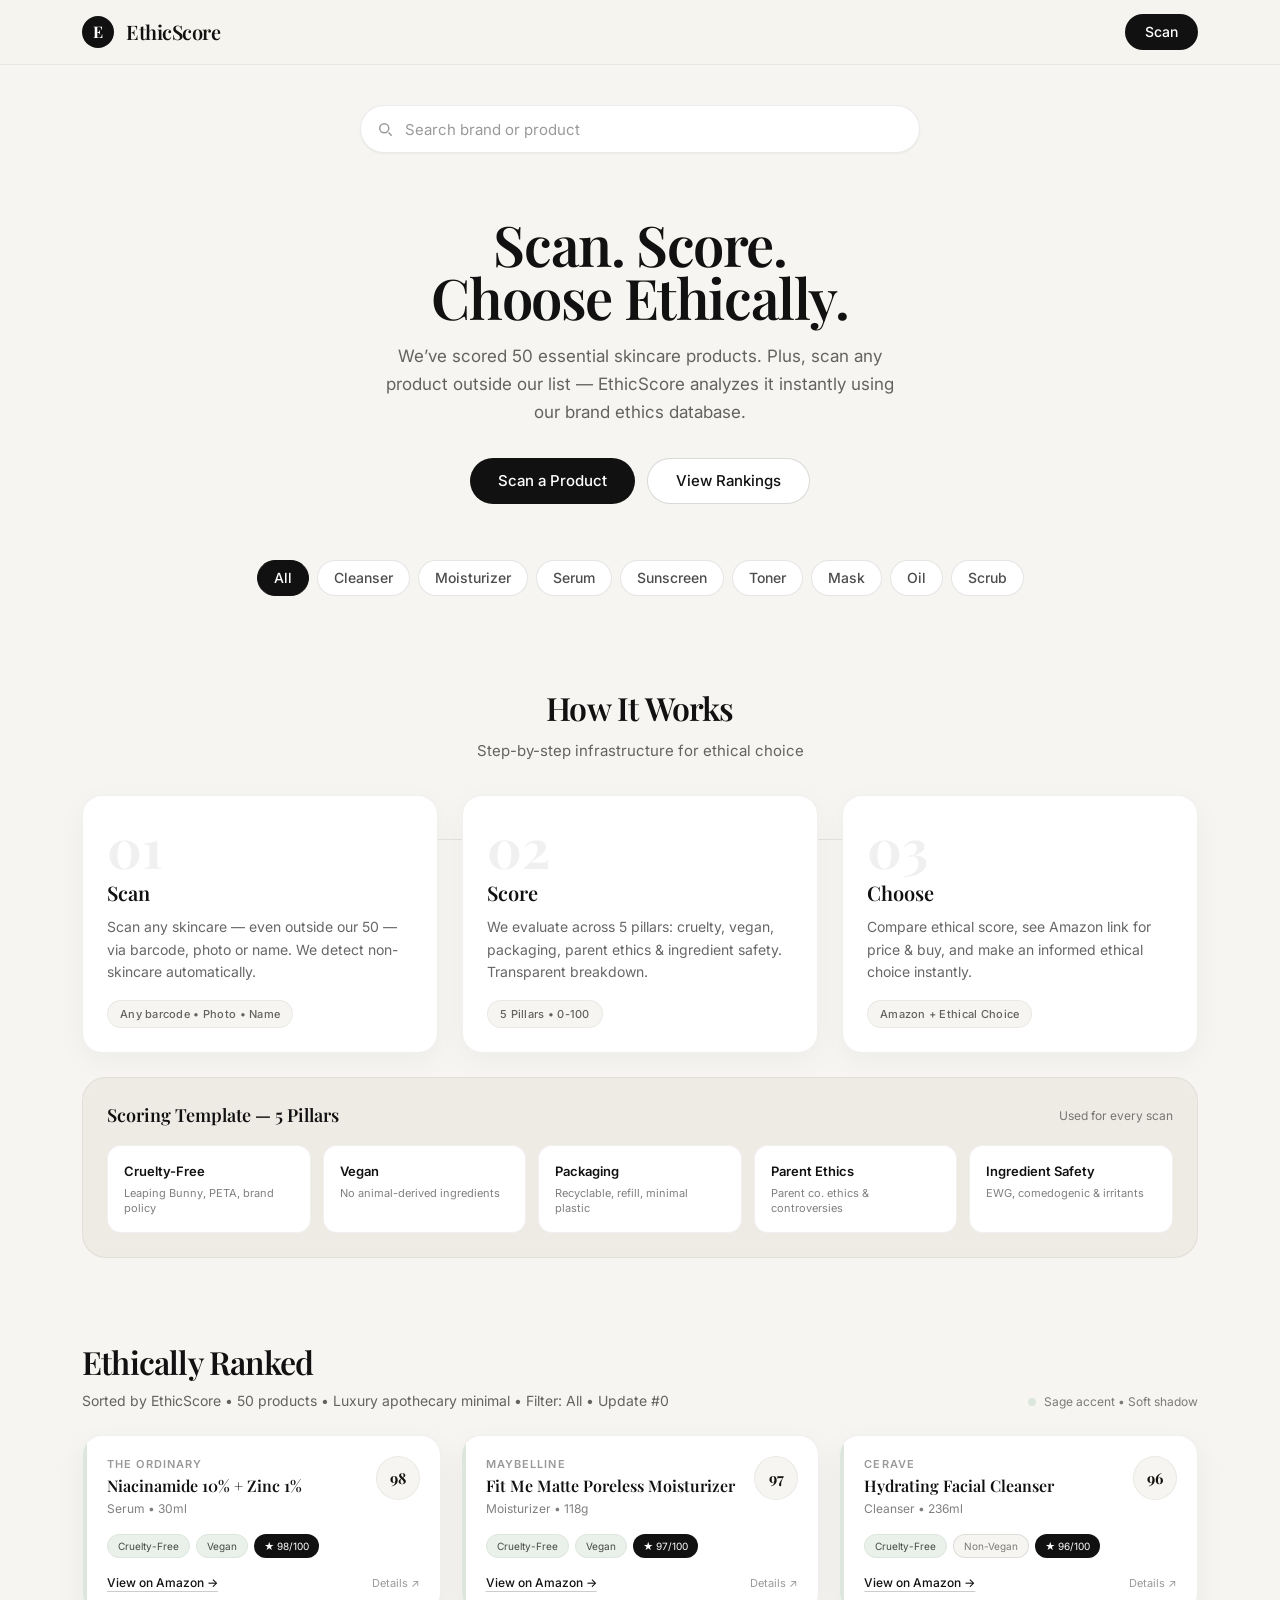
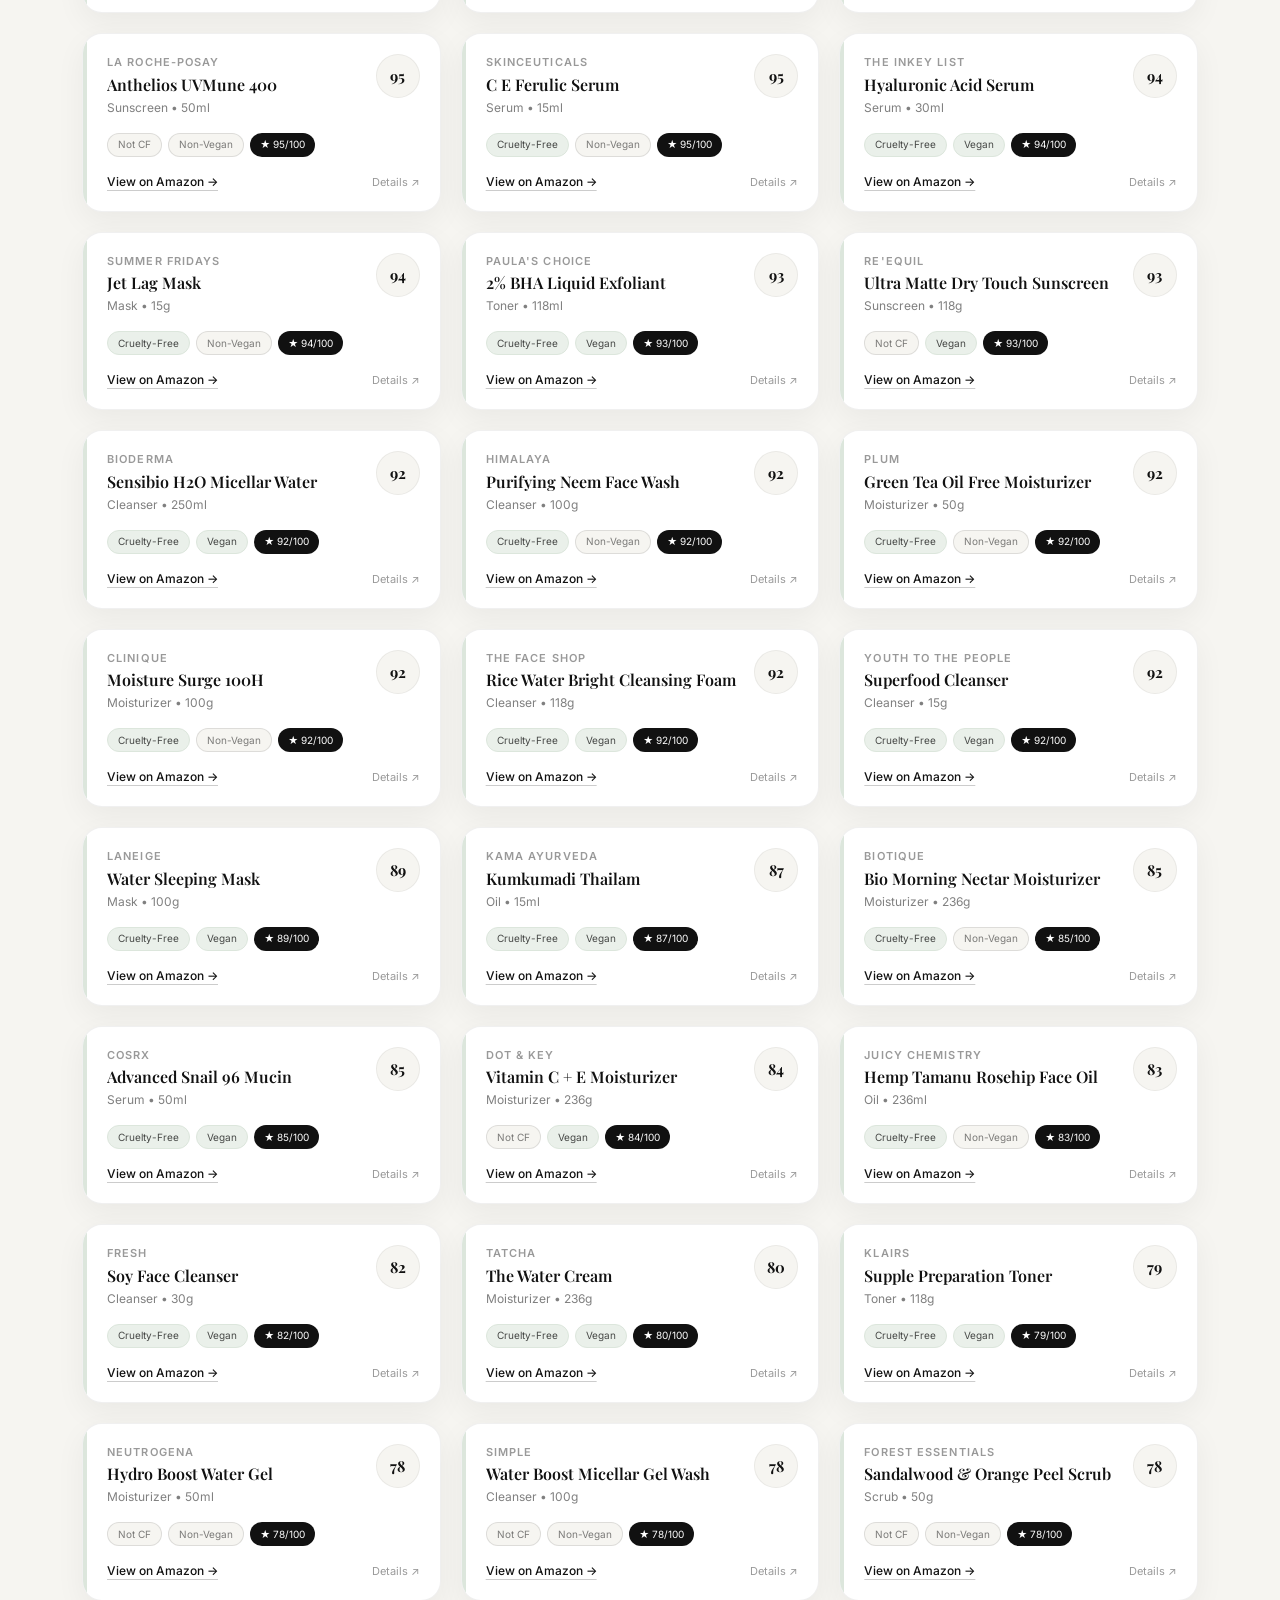
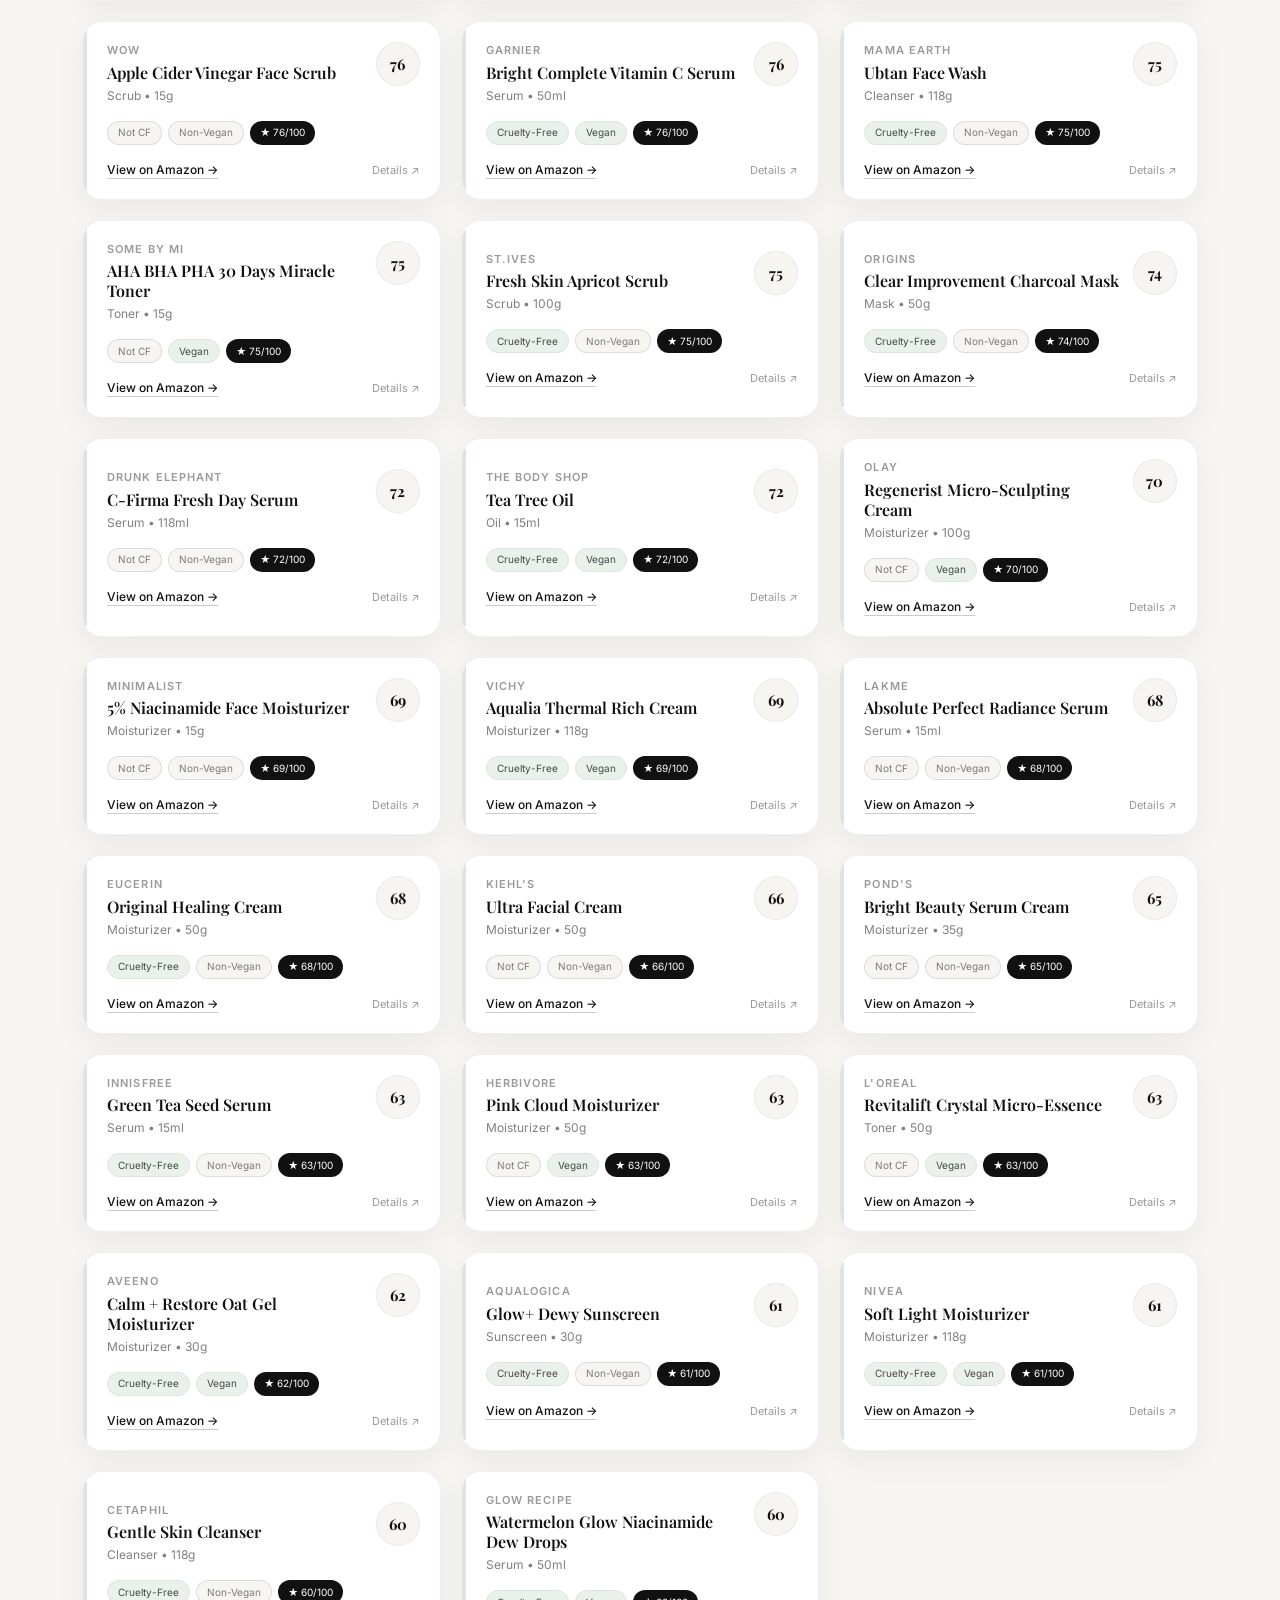
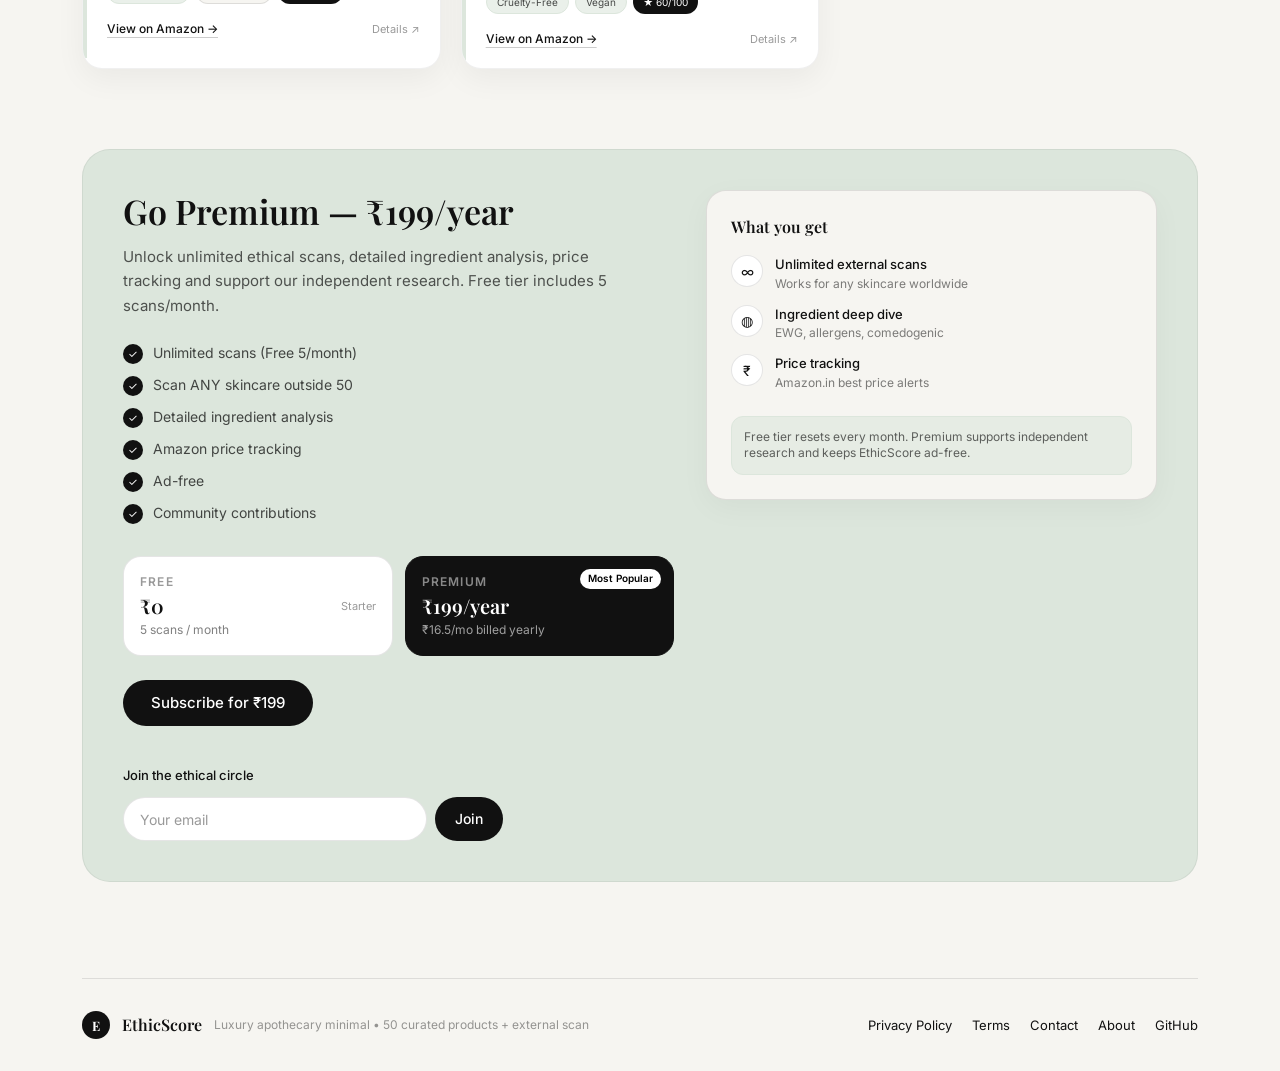
==== commit fcadfe4c: "index.html" ====
--- a/index.html
+++ b/index.html
@@ -25,36 +25,21 @@
   <meta charset="UTF-8">
   <meta name="viewport" content="width=device-width, initial-scale=1">
   <title>React Artifact</title>
-  <style>*,:after,:before{--tw-border-spacing-x:0;--tw-border-spacing-y:0;--tw-translate-x:0;--tw-translate-y:0;--tw-rotate:0;--tw-skew-x:0;--tw-skew-y:0;--tw-scale-x:1;--tw-scale-y:1;--tw-pan-x: ;--tw-pan-y: ;--tw-pinch-zoom: ;--tw-scroll-snap-strictness:proximity;--tw-gradient-from-position: ;--tw-gradient-via-position: ;--tw-gradient-to-position: ;--tw-ordinal: ;--tw-slashed-zero: ;--tw-numeric-figure: ;--tw-numeric-spacing: ;--tw-numeric-fraction: ;--tw-ring-inset: ;--tw-ring-offset-width:0px;--tw-ring-offset-color:#fff;--tw-ring-color:rgba(59,130,246,.5);--tw-ring-offset-shadow:0 0 #0000;--tw-ring-shadow:0 0 #0000;--tw-shadow:0 0 #0000;--tw-shadow-colored:0 0 #0000;--tw-blur: ;--tw-brightness: ;--tw-contrast: ;--tw-grayscale: ;--tw-hue-rotate: ;--tw-invert: ;--tw-saturate: ;--tw-sepia: ;--tw-drop-shadow: ;--tw-backdrop-blur: ;--tw-backdrop-brightness: ;--tw-backdrop-contrast: ;--tw-backdrop-grayscale: ;--tw-backdrop-hue-rotate: ;--tw-backdrop-invert: ;--tw-backdrop-opacity: ;--tw-backdrop-saturate: ;--tw-backdrop-sepia: ;--tw-contain-size: ;--tw-contain-layout: ;--tw-contain-paint: ;--tw-contain-style: }::backdrop{--tw-border-spacing-x:0;--tw-border-spacing-y:0;--tw-translate-x:0;--tw-translate-y:0;--tw-rotate:0;--tw-skew-x:0;--tw-skew-y:0;--tw-scale-x:1;--tw-scale-y:1;--tw-pan-x: ;--tw-pan-y: ;--tw-pinch-zoom: ;--tw-scroll-snap-strictness:proximity;--tw-gradient-from-position: ;--tw-gradient-via-position: ;--tw-gradient-to-position: ;--tw-ordinal: ;--tw-slashed-zero: ;--tw-numeric-figure: ;--tw-numeric-spacing: ;--tw-numeric-fraction: ;--tw-ring-inset: ;--tw-ring-offset-width:0px;--tw-ring-offset-color:#fff;--tw-ring-color:rgba(59,130,246,.5);--tw-ring-offset-shadow:0 0 #0000;--tw-ring-shadow:0 0 #0000;--tw-shadow:0 0 #0000;--tw-shadow-colored:0 0 #0000;--tw-blur: ;--tw-brightness: ;--tw-contrast: ;--tw-grayscale: ;--tw-hue-rotate: ;--tw-invert: ;--tw-saturate: ;--tw-sepia: ;--tw-drop-shadow: ;--tw-backdrop-blur: ;--tw-backdrop-brightness: ;--tw-backdrop-contrast: ;--tw-backdrop-grayscale: ;--tw-backdrop-hue-rotate: ;--tw-backdrop-invert: ;--tw-backdrop-opacity: ;--tw-backdrop-saturate: ;--tw-backdrop-sepia: ;--tw-contain-size: ;--tw-contain-layout: ;--tw-contain-paint: ;--tw-contain-style: }/*! tailwindcss v3.4.18 | MIT License | https://tailwindcss.com*/*,:after,:before{box-sizing:border-box;border:0 solid #e5e7eb}:after,:before{--tw-content:""}:host,html{line-height:1.5;-webkit-text-size-adjust:100%;-moz-tab-size:4;-o-tab-size:4;tab-size:4;font-family:ui-sans-serif,system-ui,sans-serif,Apple Color Emoji,Segoe UI Emoji,Segoe UI Symbol,Noto Color Emoji;font-feature-settings:normal;font-variation-settings:normal;-webkit-tap-highlight-color:transparent}body{line-height:inherit}hr{height:0;color:inherit;border-top-width:1px}abbr:where([title]){-webkit-text-decoration:underline dotted;text-decoration:underline dotted}h1,h2,h3,h4,h5,h6{font-size:inherit;font-weight:inherit}a{color:inherit;text-decoration:inherit}b,strong{font-weight:bolder}code,kbd,pre,samp{font-family:ui-monospace,SFMono-Regular,Menlo,Monaco,Consolas,Liberation Mono,Courier New,monospace;font-feature-settings:normal;font-variation-settings:normal;font-size:1em}small{font-size:80%}sub,sup{font-size:75%;line-height:0;position:relative;vertical-align:baseline}sub{bottom:-.25em}sup{top:-.5em}table{text-indent:0;border-color:inherit;border-collapse:collapse}button,input,optgroup,select,textarea{font-family:inherit;font-feature-settings:inherit;font-variation-settings:inherit;font-size:100%;font-weight:inherit;line-height:inherit;letter-spacing:inherit;color:inherit;margin:0;padding:0}button,select{text-transform:none}button,input:where([type=button]),input:where([type=reset]),input:where([type=submit]){-webkit-appearance:button;background-color:transparent;background-image:none}:-moz-focusring{outline:auto}:-moz-ui-invalid{box-shadow:none}progress{vertical-align:baseline}::-webkit-inner-spin-button,::-webkit-outer-spin-button{height:auto}[type=search]{-webkit-appearance:textfield;outline-offset:-2px}::-webkit-search-decoration{-webkit-appearance:none}::-webkit-file-upload-button{-webkit-appearance:button;font:inherit}summary{display:list-item}blockquote,dd,dl,figure,h1,h2,h3,h4,h5,h6,hr,p,pre{margin:0}fieldset{margin:0}fieldset,legend{padding:0}menu,ol,ul{list-style:none;margin:0;padding:0}dialog{padding:0}textarea{resize:vertical}input::-moz-placeholder,textarea::-moz-placeholder{opacity:1;color:#9ca3af}input::placeholder,textarea::placeholder{opacity:1;color:#9ca3af}[role=button],button{cursor:pointer}:disabled{cursor:default}audio,canvas,embed,iframe,img,object,svg,video{display:block;vertical-align:middle}img,video{max-width:100%;height:auto}[hidden]:where(:not([hidden=until-found])){display:none}.pointer-events-none{pointer-events:none}.fixed{position:fixed}.absolute{position:absolute}.relative{position:relative}.sticky{position:sticky}.inset-0{inset:0}.-left-32{left:-8rem}.-right-24{right:-6rem}.-top-32{top:-8rem}.bottom-0{bottom:0}.left-1\/2{left:50%}.left-3{left:.75rem}.left-\[30\%\]{left:30%}.right-3{right:.75rem}.top-0{top:0}.top-1\/2{top:50%}.top-3{top:.75rem}.top-\[20\%\]{top:20%}.-z-10{z-index:-10}.z-10{z-index:10}.z-30{z-index:30}.z-50{z-index:50}.z-\[60\]{z-index:60}.mx-auto{margin-left:auto;margin-right:auto}.mb-5{margin-bottom:1.25rem}.mt-0\.5{margin-top:.125rem}.mt-1{margin-top:.25rem}.mt-1\.5{margin-top:.375rem}.mt-10{margin-top:2.5rem}.mt-16{margin-top:4rem}.mt-2{margin-top:.5rem}.mt-2\.5{margin-top:.625rem}.mt-3{margin-top:.75rem}.mt-4{margin-top:1rem}.mt-5{margin-top:1.25rem}.mt-6{margin-top:1.5rem}.mt-8{margin-top:2rem}.line-clamp-1{-webkit-line-clamp:1}.line-clamp-1,.line-clamp-2{overflow:hidden;display:-webkit-box;-webkit-box-orient:vertical}.line-clamp-2{-webkit-line-clamp:2}.flex{display:flex}.inline-flex{display:inline-flex}.grid{display:grid}.hidden{display:none}.aspect-\[4\/3\]{aspect-ratio:4/3}.aspect-square{aspect-ratio:1/1}.h-10{height:2.5rem}.h-11{height:2.75rem}.h-14{height:3.5rem}.h-2{height:.5rem}.h-3{height:.75rem}.h-3\.5{height:.875rem}.h-4{height:1rem}.h-5{height:1.25rem}.h-7{height:1.75rem}.h-8{height:2rem}.h-9{height:2.25rem}.h-\[2px\]{height:2px}.h-\[460px\]{height:460px}.h-\[520px\]{height:520px}.h-\[56\%\]{height:56%}.h-\[64px\]{height:64px}.h-\[700px\]{height:700px}.h-full{height:100%}.max-h-\[92vh\]{max-height:92vh}.min-h-\[42px\]{min-height:42px}.min-h-screen{min-height:100vh}.w-14{width:3.5rem}.w-3{width:.75rem}.w-3\.5{width:.875rem}.w-4{width:1rem}.w-5{width:1.25rem}.w-7{width:1.75rem}.w-8{width:2rem}.w-9{width:2.25rem}.w-\[460px\]{width:460px}.w-\[520px\]{width:520px}.w-\[56\%\]{width:56%}.w-\[700px\]{width:700px}.w-\[72\%\]{width:72%}.w-full{width:100%}.max-w-\[1240px\]{max-width:1240px}.max-w-\[260px\]{max-width:260px}.max-w-\[420px\]{max-width:420px}.max-w-\[520px\]{max-width:520px}.max-w-\[720px\]{max-width:720px}.max-w-\[900px\]{max-width:900px}.flex-1{flex:1 1 0%}.shrink-0{flex-shrink:0}.-translate-x-1\/2{--tw-translate-x:-50%}.-translate-x-1\/2,.-translate-y-1\/2{transform:translate(var(--tw-translate-x),var(--tw-translate-y)) rotate(var(--tw-rotate)) skewX(var(--tw-skew-x)) skewY(var(--tw-skew-y)) scaleX(var(--tw-scale-x)) scaleY(var(--tw-scale-y))}.-translate-y-1\/2{--tw-translate-y:-50%}.transform{transform:translate(var(--tw-translate-x),var(--tw-translate-y)) rotate(var(--tw-rotate)) skewX(var(--tw-skew-x)) skewY(var(--tw-skew-y)) scaleX(var(--tw-scale-x)) scaleY(var(--tw-scale-y))}.animate-\[slideUp_0\.28s_ease\]{animation:slideUp .28s ease}.grid-cols-1{grid-template-columns:repeat(1,minmax(0,1fr))}.grid-cols-2{grid-template-columns:repeat(2,minmax(0,1fr))}.grid-cols-3{grid-template-columns:repeat(3,minmax(0,1fr))}.flex-col{flex-direction:column}.flex-wrap{flex-wrap:wrap}.items-start{align-items:flex-start}.items-end{align-items:flex-end}.items-center{align-items:center}.justify-end{justify-content:flex-end}.justify-center{justify-content:center}.justify-between{justify-content:space-between}.gap-0{gap:0}.gap-1{gap:.25rem}.gap-1\.5{gap:.375rem}.gap-12{gap:3rem}.gap-2{gap:.5rem}.gap-2\.5{gap:.625rem}.gap-3{gap:.75rem}.gap-4{gap:1rem}.gap-6{gap:1.5rem}.gap-8{gap:2rem}.space-y-2>:not([hidden])~:not([hidden]){--tw-space-y-reverse:0;margin-top:calc(.5rem*(1 - var(--tw-space-y-reverse)));margin-bottom:calc(.5rem*var(--tw-space-y-reverse))}.space-y-6>:not([hidden])~:not([hidden]){--tw-space-y-reverse:0;margin-top:calc(1.5rem*(1 - var(--tw-space-y-reverse)));margin-bottom:calc(1.5rem*var(--tw-space-y-reverse))}.overflow-hidden{overflow:hidden}.overflow-y-auto{overflow-y:auto}.overflow-x-hidden{overflow-x:hidden}.rounded-\[12px\]{border-radius:12px}.rounded-\[16px\]{border-radius:16px}.rounded-\[20px\]{border-radius:20px}.rounded-\[24px\]{border-radius:24px}.rounded-\[8px\]{border-radius:8px}.rounded-full{border-radius:9999px}.rounded-t-\[24px\]{border-top-left-radius:24px;border-top-right-radius:24px}.border{border-width:1px}.border-2{border-width:2px}.border-b{border-bottom-width:1px}.border-t{border-top-width:1px}.border-dashed{border-style:dashed}.border-\[\#1f221f\]{--tw-border-opacity:1;border-color:rgb(31 34 31/var(--tw-border-opacity,1))}.border-black\/10{border-color:rgba(0,0,0,.1)}.border-black\/5{border-color:rgba(0,0,0,.05)}.border-black\/\[0\.04\]{border-color:rgba(0,0,0,.04)}.border-black\/\[0\.06\]{border-color:rgba(0,0,0,.06)}.border-black\/\[0\.08\]{border-color:rgba(0,0,0,.08)}.border-black\/\[0\.1\]{border-color:rgba(0,0,0,.1)}.border-white\/70{border-color:hsla(0,0%,100%,.7)}.bg-\[\#0f0f0f\]{--tw-bg-opacity:1;background-color:rgb(15 15 15/var(--tw-bg-opacity,1))}.bg-\[\#1f221f\]{--tw-bg-opacity:1;background-color:rgb(31 34 31/var(--tw-bg-opacity,1))}.bg-\[\#9FE870\]\/80{background-color:hsla(97,72%,67%,.8)}.bg-\[\#C5D6C0\]\/40{background-color:rgba(197,214,192,.4)}.bg-\[\#D9E2D3\]\/50{background-color:hsla(96,21%,86%,.5)}.bg-\[\#E3EADF\]\/60{background-color:hsla(98,21%,90%,.6)}.bg-\[\#F0F2EE\]{--tw-bg-opacity:1;background-color:rgb(240 242 238/var(--tw-bg-opacity,1))}.bg-\[\#F4F7F2\]{--tw-bg-opacity:1;background-color:rgb(244 247 242/var(--tw-bg-opacity,1))}.bg-\[\#F4F7F2\]\/80{background-color:hsla(96,24%,96%,.8)}.bg-\[\#F6F5F2\]{--tw-bg-opacity:1;background-color:rgb(246 245 242/var(--tw-bg-opacity,1))}.bg-\[\#FBFBF9\]{--tw-bg-opacity:1;background-color:rgb(251 251 249/var(--tw-bg-opacity,1))}.bg-\[\#FBFBF9\]\/90{background-color:hsla(60,20%,98%,.9)}.bg-black\/40{background-color:rgba(0,0,0,.4)}.bg-black\/50{background-color:rgba(0,0,0,.5)}.bg-black\/\[0\.06\]{background-color:rgba(0,0,0,.06)}.bg-white{--tw-bg-opacity:1;background-color:rgb(255 255 255/var(--tw-bg-opacity,1))}.bg-white\/10{background-color:hsla(0,0%,100%,.1)}.bg-white\/60{background-color:hsla(0,0%,100%,.6)}.bg-white\/90{background-color:hsla(0,0%,100%,.9)}.bg-gradient-to-b{background-image:linear-gradient(to bottom,var(--tw-gradient-stops))}.from-\[\#F4F7F2\]{--tw-gradient-from:#f4f7f2 var(--tw-gradient-from-position);--tw-gradient-to:hsla(96,24%,96%,0) var(--tw-gradient-to-position);--tw-gradient-stops:var(--tw-gradient-from),var(--tw-gradient-to)}.to-\[\#E8EDE6\]{--tw-gradient-to:#e8ede6 var(--tw-gradient-to-position)}.fill-white{fill:#fff}.object-cover{-o-object-fit:cover;object-fit:cover}.p-2{padding:.5rem}.p-3{padding:.75rem}.p-4{padding:1rem}.p-5{padding:1.25rem}.p-6{padding:1.5rem}.px-2{padding-left:.5rem;padding-right:.5rem}.px-2\.5{padding-left:.625rem;padding-right:.625rem}.px-3{padding-left:.75rem;padding-right:.75rem}.px-4{padding-left:1rem;padding-right:1rem}.px-5{padding-left:1.25rem;padding-right:1.25rem}.px-6{padding-left:1.5rem;padding-right:1.5rem}.px-8{padding-left:2rem;padding-right:2rem}.py-1{padding-top:.25rem;padding-bottom:.25rem}.py-1\.5{padding-top:.375rem;padding-bottom:.375rem}.py-10{padding-top:2.5rem;padding-bottom:2.5rem}.py-16{padding-top:4rem;padding-bottom:4rem}.py-3{padding-top:.75rem;padding-bottom:.75rem}.pb-12{padding-bottom:3rem}.pb-16{padding-bottom:4rem}.pb-3{padding-bottom:.75rem}.pb-8{padding-bottom:2rem}.pl-9{padding-left:2.25rem}.pr-3{padding-right:.75rem}.pt-10{padding-top:2.5rem}.pt-6{padding-top:1.5rem}.text-left{text-align:left}.text-center{text-align:center}.font-serif{font-family:ui-serif,Georgia,Cambria,Times New Roman,Times,serif}.text-\[10\.5px\]{font-size:10.5px}.text-\[11\.5px\]{font-size:11.5px}.text-\[11px\]{font-size:11px}.text-\[12\.5px\]{font-size:12.5px}.text-\[12px\]{font-size:12px}.text-\[13\.5px\]{font-size:13.5px}.text-\[13px\]{font-size:13px}.text-\[14\.5px\]{font-size:14.5px}.text-\[14px\]{font-size:14px}.text-\[15px\]{font-size:15px}.text-\[16px\]{font-size:16px}.text-\[17px\]{font-size:17px}.text-\[18px\]{font-size:18px}.text-\[20px\]{font-size:20px}.text-\[22px\]{font-size:22px}.text-\[36px\]{font-size:36px}.font-bold{font-weight:700}.font-medium{font-weight:500}.font-normal{font-weight:400}.font-semibold{font-weight:600}.leading-\[0\.95\]{line-height:.95}.leading-\[1\.2\]{line-height:1.2}.leading-\[1\.4\]{line-height:1.4}.leading-\[1\.5\]{line-height:1.5}.leading-\[1\.6\]{line-height:1.6}.leading-none{line-height:1}.tracking-\[0\.14em\]{letter-spacing:.14em}.tracking-tight{letter-spacing:-.025em}.tracking-wide{letter-spacing:.025em}.tracking-widest{letter-spacing:.1em}.text-\[\#1f221f\]{--tw-text-opacity:1;color:rgb(31 34 31/var(--tw-text-opacity,1))}.text-\[\#5a7d5a\]{--tw-text-opacity:1;color:rgb(90 125 90/var(--tw-text-opacity,1))}.text-\[\#c49a5a\]{--tw-text-opacity:1;color:rgb(196 154 90/var(--tw-text-opacity,1))}.text-black\/40{color:rgba(0,0,0,.4)}.text-black\/45{color:rgba(0,0,0,.45)}.text-black\/50{color:rgba(0,0,0,.5)}.text-black\/60{color:rgba(0,0,0,.6)}.text-black\/70{color:rgba(0,0,0,.7)}.text-white{--tw-text-opacity:1;color:rgb(255 255 255/var(--tw-text-opacity,1))}.text-white\/40{color:hsla(0,0%,100%,.4)}.text-white\/70{color:hsla(0,0%,100%,.7)}.underline{text-decoration-line:underline}.shadow-2xl{--tw-shadow:0 25px 50px -12px rgba(0,0,0,.25);--tw-shadow-colored:0 25px 50px -12px var(--tw-shadow-color)}.shadow-2xl,.shadow-\[0_0_10px_\#9FE870\]{box-shadow:var(--tw-ring-offset-shadow,0 0 #0000),var(--tw-ring-shadow,0 0 #0000),var(--tw-shadow)}.shadow-\[0_0_10px_\#9FE870\]{--tw-shadow:0 0 10px #9fe870;--tw-shadow-colored:0 0 10px var(--tw-shadow-color)}.blur-\[100px\]{--tw-blur:blur(100px)}.blur-\[100px\],.blur-\[80px\]{filter:var(--tw-blur) var(--tw-brightness) var(--tw-contrast) var(--tw-grayscale) var(--tw-hue-rotate) var(--tw-invert) var(--tw-saturate) var(--tw-sepia) var(--tw-drop-shadow)}.blur-\[80px\]{--tw-blur:blur(80px)}.blur-\[90px\]{--tw-blur:blur(90px)}.blur-\[90px\],.filter{filter:var(--tw-blur) var(--tw-brightness) var(--tw-contrast) var(--tw-grayscale) var(--tw-hue-rotate) var(--tw-invert) var(--tw-saturate) var(--tw-sepia) var(--tw-drop-shadow)}.backdrop-blur{--tw-backdrop-blur:blur(8px)}.backdrop-blur,.backdrop-blur-sm{backdrop-filter:var(--tw-backdrop-blur) var(--tw-backdrop-brightness) var(--tw-backdrop-contrast) var(--tw-backdrop-grayscale) var(--tw-backdrop-hue-rotate) var(--tw-backdrop-invert) var(--tw-backdrop-opacity) var(--tw-backdrop-saturate) var(--tw-backdrop-sepia)}.backdrop-blur-sm{--tw-backdrop-blur:blur(4px)}.backdrop-blur-xl{--tw-backdrop-blur:blur(24px);backdrop-filter:var(--tw-backdrop-blur) var(--tw-backdrop-brightness) var(--tw-backdrop-contrast) var(--tw-backdrop-grayscale) var(--tw-backdrop-hue-rotate) var(--tw-backdrop-invert) var(--tw-backdrop-opacity) var(--tw-backdrop-saturate) var(--tw-backdrop-sepia)}.transition{transition-property:color,background-color,border-color,text-decoration-color,fill,stroke,opacity,box-shadow,transform,filter,backdrop-filter;transition-timing-function:cubic-bezier(.4,0,.2,1);transition-duration:.15s}.transition-shadow{transition-property:box-shadow;transition-timing-function:cubic-bezier(.4,0,.2,1);transition-duration:.15s}#root,body,html{min-height:100%}body{margin:0;font-family:Inter,ui-sans-serif,system-ui,-apple-system,BlinkMacSystemFont,Segoe UI,sans-serif}[role=button]:not([aria-disabled=true]),button:not(:disabled),label[for],select:not(:disabled),summary{cursor:pointer}.placeholder\:text-black\/40::-moz-placeholder{color:rgba(0,0,0,.4)}.placeholder\:text-black\/40::placeholder{color:rgba(0,0,0,.4)}.hover\:border-black\/20:hover{border-color:rgba(0,0,0,.2)}.hover\:bg-black:hover{--tw-bg-opacity:1;background-color:rgb(0 0 0/var(--tw-bg-opacity,1))}.hover\:bg-black\/5:hover{background-color:rgba(0,0,0,.05)}.hover\:bg-black\/\[0\.03\]:hover{background-color:rgba(0,0,0,.03)}.hover\:bg-white:hover{--tw-bg-opacity:1;background-color:rgb(255 255 255/var(--tw-bg-opacity,1))}.hover\:bg-white\/80:hover{background-color:hsla(0,0%,100%,.8)}.hover\:text-black:hover{--tw-text-opacity:1;color:rgb(0 0 0/var(--tw-text-opacity,1))}.hover\:shadow-\[0_8px_30px_rgba\(0\2c 0\2c 0\2c 0\.06\)\]:hover{--tw-shadow:0 8px 30px rgba(0,0,0,.06);--tw-shadow-colored:0 8px 30px var(--tw-shadow-color);box-shadow:var(--tw-ring-offset-shadow,0 0 #0000),var(--tw-ring-shadow,0 0 #0000),var(--tw-shadow)}.focus\:outline-none:focus{outline:2px solid transparent;outline-offset:2px}.focus\:ring-2:focus{--tw-ring-offset-shadow:var(--tw-ring-inset) 0 0 0 var(--tw-ring-offset-width) var(--tw-ring-offset-color);--tw-ring-shadow:var(--tw-ring-inset) 0 0 0 calc(2px + var(--tw-ring-offset-width)) var(--tw-ring-color);box-shadow:var(--tw-ring-offset-shadow),var(--tw-ring-shadow),var(--tw-shadow,0 0 #0000)}.focus\:ring-black\/10:focus{--tw-ring-color:rgba(0,0,0,.1)}@media (min-width:640px){.sm\:inline{display:inline}.sm\:flex{display:flex}.sm\:hidden{display:none}.sm\:grid-cols-2{grid-template-columns:repeat(2,minmax(0,1fr))}}@media (min-width:768px){.md\:flex{display:flex}.md\:h-\[72px\]{height:72px}.md\:max-h-\[88vh\]{max-height:88vh}.md\:w-\[320px\]{width:320px}.md\:w-\[340px\]{width:340px}.md\:max-w-\[920px\]{max-width:920px}.md\:grid-cols-\[300px_1fr\]{grid-template-columns:300px 1fr}.md\:flex-row{flex-direction:row}.md\:items-center{align-items:center}.md\:gap-10{gap:2.5rem}.md\:gap-16{gap:4rem}.md\:gap-3{gap:.75rem}.md\:gap-5{gap:1.25rem}.md\:rounded-\[28px\]{border-radius:28px}.md\:border-b-0{border-bottom-width:0}.md\:border-r{border-right-width:1px}.md\:p-5{padding:1.25rem}.md\:p-6{padding:1.5rem}.md\:p-8{padding:2rem}.md\:px-6{padding-left:1.5rem;padding-right:1.5rem}.md\:px-8{padding-left:2rem;padding-right:2rem}.md\:pb-10{padding-bottom:2.5rem}.md\:pt-16{padding-top:4rem}.md\:text-\[18px\]{font-size:18px}.md\:text-\[22px\]{font-size:22px}.md\:text-\[26px\]{font-size:26px}.md\:text-\[56px\]{font-size:56px}}@media (min-width:1024px){.lg\:grid-cols-3{grid-template-columns:repeat(3,minmax(0,1fr))}}@media (min-width:1280px){.xl\:grid-cols-4{grid-template-columns:repeat(4,minmax(0,1fr))}}</style>
+  <style>*,:after,:before{--tw-border-spacing-x:0;--tw-border-spacing-y:0;--tw-translate-x:0;--tw-translate-y:0;--tw-rotate:0;--tw-skew-x:0;--tw-skew-y:0;--tw-scale-x:1;--tw-scale-y:1;--tw-pan-x: ;--tw-pan-y: ;--tw-pinch-zoom: ;--tw-scroll-snap-strictness:proximity;--tw-gradient-from-position: ;--tw-gradient-via-position: ;--tw-gradient-to-position: ;--tw-ordinal: ;--tw-slashed-zero: ;--tw-numeric-figure: ;--tw-numeric-spacing: ;--tw-numeric-fraction: ;--tw-ring-inset: ;--tw-ring-offset-width:0px;--tw-ring-offset-color:#fff;--tw-ring-color:rgba(59,130,246,.5);--tw-ring-offset-shadow:0 0 #0000;--tw-ring-shadow:0 0 #0000;--tw-shadow:0 0 #0000;--tw-shadow-colored:0 0 #0000;--tw-blur: ;--tw-brightness: ;--tw-contrast: ;--tw-grayscale: ;--tw-hue-rotate: ;--tw-invert: ;--tw-saturate: ;--tw-sepia: ;--tw-drop-shadow: ;--tw-backdrop-blur: ;--tw-backdrop-brightness: ;--tw-backdrop-contrast: ;--tw-backdrop-grayscale: ;--tw-backdrop-hue-rotate: ;--tw-backdrop-invert: ;--tw-backdrop-opacity: ;--tw-backdrop-saturate: ;--tw-backdrop-sepia: ;--tw-contain-size: ;--tw-contain-layout: ;--tw-contain-paint: ;--tw-contain-style: }::backdrop{--tw-border-spacing-x:0;--tw-border-spacing-y:0;--tw-translate-x:0;--tw-translate-y:0;--tw-rotate:0;--tw-skew-x:0;--tw-skew-y:0;--tw-scale-x:1;--tw-scale-y:1;--tw-pan-x: ;--tw-pan-y: ;--tw-pinch-zoom: ;--tw-scroll-snap-strictness:proximity;--tw-gradient-from-position: ;--tw-gradient-via-position: ;--tw-gradient-to-position: ;--tw-ordinal: ;--tw-slashed-zero: ;--tw-numeric-figure: ;--tw-numeric-spacing: ;--tw-numeric-fraction: ;--tw-ring-inset: ;--tw-ring-offset-width:0px;--tw-ring-offset-color:#fff;--tw-ring-color:rgba(59,130,246,.5);--tw-ring-offset-shadow:0 0 #0000;--tw-ring-shadow:0 0 #0000;--tw-shadow:0 0 #0000;--tw-shadow-colored:0 0 #0000;--tw-blur: ;--tw-brightness: ;--tw-contrast: ;--tw-grayscale: ;--tw-hue-rotate: ;--tw-invert: ;--tw-saturate: ;--tw-sepia: ;--tw-drop-shadow: ;--tw-backdrop-blur: ;--tw-backdrop-brightness: ;--tw-backdrop-contrast: ;--tw-backdrop-grayscale: ;--tw-backdrop-hue-rotate: ;--tw-backdrop-invert: ;--tw-backdrop-opacity: ;--tw-backdrop-saturate: ;--tw-backdrop-sepia: ;--tw-contain-size: ;--tw-contain-layout: ;--tw-contain-paint: ;--tw-contain-style: }/*! tailwindcss v3.4.18 | MIT License | https://tailwindcss.com*/*,:after,:before{box-sizing:border-box;border:0 solid #e5e7eb}:after,:before{--tw-content:""}:host,html{line-height:1.5;-webkit-text-size-adjust:100%;-moz-tab-size:4;-o-tab-size:4;tab-size:4;font-family:ui-sans-serif,system-ui,sans-serif,Apple Color Emoji,Segoe UI Emoji,Segoe UI Symbol,Noto Color Emoji;font-feature-settings:normal;font-variation-settings:normal;-webkit-tap-highlight-color:transparent}body{line-height:inherit}hr{height:0;color:inherit;border-top-width:1px}abbr:where([title]){-webkit-text-decoration:underline dotted;text-decoration:underline dotted}h1,h2,h3,h4,h5,h6{font-size:inherit;font-weight:inherit}a{color:inherit;text-decoration:inherit}b,strong{font-weight:bolder}code,kbd,pre,samp{font-family:ui-monospace,SFMono-Regular,Menlo,Monaco,Consolas,Liberation Mono,Courier New,monospace;font-feature-settings:normal;font-variation-settings:normal;font-size:1em}small{font-size:80%}sub,sup{font-size:75%;line-height:0;position:relative;vertical-align:baseline}sub{bottom:-.25em}sup{top:-.5em}table{text-indent:0;border-color:inherit;border-collapse:collapse}button,input,optgroup,select,textarea{font-family:inherit;font-feature-settings:inherit;font-variation-settings:inherit;font-size:100%;font-weight:inherit;line-height:inherit;letter-spacing:inherit;color:inherit;margin:0;padding:0}button,select{text-transform:none}button,input:where([type=button]),input:where([type=reset]),input:where([type=submit]){-webkit-appearance:button;background-color:transparent;background-image:none}:-moz-focusring{outline:auto}:-moz-ui-invalid{box-shadow:none}progress{vertical-align:baseline}::-webkit-inner-spin-button,::-webkit-outer-spin-button{height:auto}[type=search]{-webkit-appearance:textfield;outline-offset:-2px}::-webkit-search-decoration{-webkit-appearance:none}::-webkit-file-upload-button{-webkit-appearance:button;font:inherit}summary{display:list-item}blockquote,dd,dl,figure,h1,h2,h3,h4,h5,h6,hr,p,pre{margin:0}fieldset{margin:0}fieldset,legend{padding:0}menu,ol,ul{list-style:none;margin:0;padding:0}dialog{padding:0}textarea{resize:vertical}input::-moz-placeholder,textarea::-moz-placeholder{opacity:1;color:#9ca3af}input::placeholder,textarea::placeholder{opacity:1;color:#9ca3af}[role=button],button{cursor:pointer}:disabled{cursor:default}audio,canvas,embed,iframe,img,object,svg,video{display:block;vertical-align:middle}img,video{max-width:100%;height:auto}[hidden]:where(:not([hidden=until-found])){display:none}.pointer-events-none{pointer-events:none}.fixed{position:fixed}.absolute{position:absolute}.relative{position:relative}.sticky{position:sticky}.inset-0{inset:0}.left-0{left:0}.left-4{left:1rem}.left-\[16\%\]{left:16%}.right-0{right:0}.right-3{right:.75rem}.right-\[16\%\]{right:16%}.top-0{top:0}.top-1\/2{top:50%}.top-3{top:.75rem}.top-\[44px\]{top:44px}.-z-10{z-index:-10}.z-10{z-index:10}.z-40{z-index:40}.z-50{z-index:50}.mx-auto{margin-left:auto;margin-right:auto}.mt-1{margin-top:.25rem}.mt-10{margin-top:2.5rem}.mt-12{margin-top:3rem}.mt-14{margin-top:3.5rem}.mt-16{margin-top:4rem}.mt-2{margin-top:.5rem}.mt-3{margin-top:.75rem}.mt-4{margin-top:1rem}.mt-5{margin-top:1.25rem}.mt-6{margin-top:1.5rem}.mt-8{margin-top:2rem}.mt-\[2px\]{margin-top:2px}.line-clamp-2{overflow:hidden;display:-webkit-box;-webkit-box-orient:vertical;-webkit-line-clamp:2}.block{display:block}.inline-block{display:inline-block}.flex{display:flex}.inline-flex{display:inline-flex}.grid{display:grid}.hidden{display:none}.h-1\.5{height:.375rem}.h-10{height:2.5rem}.h-11{height:2.75rem}.h-2{height:.5rem}.h-5{height:1.25rem}.h-6{height:1.5rem}.h-7{height:1.75rem}.h-8{height:2rem}.h-9{height:2.25rem}.h-\[180px\]{height:180px}.h-\[1px\]{height:1px}.h-\[2px\]{height:2px}.h-\[46px\]{height:46px}.h-\[48px\]{height:48px}.h-\[56px\]{height:56px}.h-\[64px\]{height:64px}.h-\[80px\]{height:80px}.h-full{height:100%}.max-h-\[88vh\]{max-height:88vh}.max-h-\[92vh\]{max-height:92vh}.min-h-screen{min-height:100vh}.w-10{width:2.5rem}.w-11{width:2.75rem}.w-2{width:.5rem}.w-5{width:1.25rem}.w-7{width:1.75rem}.w-8{width:2rem}.w-\[220px\]{width:220px}.w-\[4px\]{width:4px}.w-fit{width:-moz-fit-content;width:fit-content}.w-full{width:100%}.min-w-0{min-width:0}.max-w-\[1180px\]{max-width:1180px}.max-w-\[380px\]{max-width:380px}.max-w-\[520px\]{max-width:520px}.max-w-\[560px\]{max-width:560px}.max-w-\[760px\]{max-width:760px}.max-w-full{max-width:100%}.flex-1{flex:1 1 0%}.shrink-0{flex-shrink:0}.grow{flex-grow:1}.-translate-y-1\/2{--tw-translate-y:-50%;transform:translate(var(--tw-translate-x),var(--tw-translate-y)) rotate(var(--tw-rotate)) skewX(var(--tw-skew-x)) skewY(var(--tw-skew-y)) scaleX(var(--tw-scale-x)) scaleY(var(--tw-scale-y))}.animate-\[scan_2s_ease-in-out_infinite\]{animation:scan 2s ease-in-out infinite}.scroll-mt-20{scroll-margin-top:5rem}.grid-cols-2{grid-template-columns:repeat(2,minmax(0,1fr))}.grid-cols-3{grid-template-columns:repeat(3,minmax(0,1fr))}.grid-cols-5{grid-template-columns:repeat(5,minmax(0,1fr))}.flex-col{flex-direction:column}.flex-wrap{flex-wrap:wrap}.items-start{align-items:flex-start}.items-end{align-items:flex-end}.items-center{align-items:center}.justify-center{justify-content:center}.justify-between{justify-content:space-between}.gap-1\.5{gap:.375rem}.gap-2{gap:.5rem}.gap-2\.5{gap:.625rem}.gap-3{gap:.75rem}.gap-4{gap:1rem}.gap-5{gap:1.25rem}.gap-8{gap:2rem}.space-y-2\.5>:not([hidden])~:not([hidden]){--tw-space-y-reverse:0;margin-top:calc(.625rem*(1 - var(--tw-space-y-reverse)));margin-bottom:calc(.625rem*var(--tw-space-y-reverse))}.space-y-3>:not([hidden])~:not([hidden]){--tw-space-y-reverse:0;margin-top:calc(.75rem*(1 - var(--tw-space-y-reverse)));margin-bottom:calc(.75rem*var(--tw-space-y-reverse))}.overflow-auto{overflow:auto}.overflow-hidden{overflow:hidden}.rounded-\[12px\]{border-radius:12px}.rounded-\[14px\]{border-radius:14px}.rounded-\[16px\]{border-radius:16px}.rounded-\[18px\]{border-radius:18px}.rounded-\[20px\]{border-radius:20px}.rounded-\[24px\]{border-radius:24px}.rounded-\[28px\]{border-radius:28px}.rounded-\[8px\]{border-radius:8px}.rounded-full{border-radius:9999px}.rounded-t-\[24px\]{border-top-left-radius:24px;border-top-right-radius:24px}.border{border-width:1px}.border-b{border-bottom-width:1px}.border-t{border-top-width:1px}.border-dashed{border-style:dashed}.border-\[\#111\]{--tw-border-opacity:1;border-color:rgb(17 17 17/var(--tw-border-opacity,1))}.border-\[\#DCE6DC\]{--tw-border-opacity:1;border-color:rgb(220 230 220/var(--tw-border-opacity,1))}.border-black{--tw-border-opacity:1;border-color:rgb(0 0 0/var(--tw-border-opacity,1))}.border-black\/10{border-color:rgba(0,0,0,.1)}.border-black\/15{border-color:rgba(0,0,0,.15)}.border-black\/20{border-color:rgba(0,0,0,.2)}.border-black\/5{border-color:rgba(0,0,0,.05)}.border-black\/\[0\.06\]{border-color:rgba(0,0,0,.06)}.border-black\/\[0\.08\]{border-color:rgba(0,0,0,.08)}.border-red-200{--tw-border-opacity:1;border-color:rgb(254 202 202/var(--tw-border-opacity,1))}.border-white\/30{border-color:hsla(0,0%,100%,.3)}.bg-\[\#111\]{--tw-bg-opacity:1;background-color:rgb(17 17 17/var(--tw-bg-opacity,1))}.bg-\[\#DCE6DC\]{--tw-bg-opacity:1;background-color:rgb(220 230 220/var(--tw-bg-opacity,1))}.bg-\[\#DCE6DC\]\/60{background-color:rgba(220,230,220,.6)}.bg-\[\#DCE6DC\]\/70{background-color:rgba(220,230,220,.7)}.bg-\[\#E8E4DC\]\/60{background-color:hsla(40,21%,89%,.6)}.bg-\[\#E8E4DC\]\/70{background-color:hsla(40,21%,89%,.7)}.bg-\[\#F6F5F1\]{--tw-bg-opacity:1;background-color:rgb(246 245 241/var(--tw-bg-opacity,1))}.bg-\[\#F6F5F1\]\/80{background-color:hsla(48,22%,95%,.8)}.bg-\[\#FFE9E9\]{--tw-bg-opacity:1;background-color:rgb(255 233 233/var(--tw-bg-opacity,1))}.bg-black{--tw-bg-opacity:1;background-color:rgb(0 0 0/var(--tw-bg-opacity,1))}.bg-black\/40{background-color:rgba(0,0,0,.4)}.bg-black\/50{background-color:rgba(0,0,0,.5)}.bg-white{--tw-bg-opacity:1;background-color:rgb(255 255 255/var(--tw-bg-opacity,1))}.bg-gradient-to-b{background-image:linear-gradient(to bottom,var(--tw-gradient-stops))}.bg-gradient-to-r{background-image:linear-gradient(to right,var(--tw-gradient-stops))}.from-transparent{--tw-gradient-from:transparent var(--tw-gradient-from-position);--tw-gradient-to:transparent var(--tw-gradient-to-position);--tw-gradient-stops:var(--tw-gradient-from),var(--tw-gradient-to)}.from-white\/10{--tw-gradient-from:hsla(0,0%,100%,.1) var(--tw-gradient-from-position);--tw-gradient-to:hsla(0,0%,100%,0) var(--tw-gradient-to-position);--tw-gradient-stops:var(--tw-gradient-from),var(--tw-gradient-to)}.via-black\/15{--tw-gradient-to:transparent var(--tw-gradient-to-position);--tw-gradient-stops:var(--tw-gradient-from),rgba(0,0,0,.15) var(--tw-gradient-via-position),var(--tw-gradient-to)}.to-transparent{--tw-gradient-to:transparent var(--tw-gradient-to-position)}.p-1{padding:.25rem}.p-3{padding:.75rem}.p-4{padding:1rem}.p-5{padding:1.25rem}.p-6{padding:1.5rem}.px-1{padding-left:.25rem;padding-right:.25rem}.px-2{padding-left:.5rem;padding-right:.5rem}.px-2\.5{padding-left:.625rem;padding-right:.625rem}.px-3{padding-left:.75rem;padding-right:.75rem}.px-4{padding-left:1rem;padding-right:1rem}.px-5{padding-left:1.25rem;padding-right:1.25rem}.px-6{padding-left:1.5rem;padding-right:1.5rem}.px-7{padding-left:1.75rem;padding-right:1.75rem}.py-2{padding-top:.5rem;padding-bottom:.5rem}.py-8{padding-top:2rem;padding-bottom:2rem}.pl-11{padding-left:2.75rem}.pr-4{padding-right:1rem}.text-left{text-align:left}.text-center{text-align:center}.text-\[10px\]{font-size:10px}.text-\[11px\]{font-size:11px}.text-\[12px\]{font-size:12px}.text-\[13px\]{font-size:13px}.text-\[14px\]{font-size:14px}.text-\[15px\]{font-size:15px}.text-\[16px\]{font-size:16px}.text-\[18px\]{font-size:18px}.text-\[20px\]{font-size:20px}.text-\[22px\]{font-size:22px}.text-\[24px\]{font-size:24px}.text-\[28px\]{font-size:28px}.text-\[42px\]{font-size:42px}.text-\[54px\]{font-size:54px}.text-sm{font-size:.875rem;line-height:1.25rem}.font-\[600\]{font-weight:600}.font-bold{font-weight:700}.font-medium{font-weight:500}.font-semibold{font-weight:600}.capitalize{text-transform:capitalize}.leading-\[0\.95\]{line-height:.95}.leading-none{line-height:1}.leading-relaxed{line-height:1.625}.leading-snug{line-height:1.375}.leading-tight{line-height:1.25}.tracking-tight{letter-spacing:-.025em}.tracking-wide{letter-spacing:.025em}.tracking-widest{letter-spacing:.1em}.text-\[\#111\]{--tw-text-opacity:1;color:rgb(17 17 17/var(--tw-text-opacity,1))}.text-black{--tw-text-opacity:1;color:rgb(0 0 0/var(--tw-text-opacity,1))}.text-black\/40{color:rgba(0,0,0,.4)}.text-black\/50{color:rgba(0,0,0,.5)}.text-black\/60{color:rgba(0,0,0,.6)}.text-black\/65{color:rgba(0,0,0,.65)}.text-black\/70{color:rgba(0,0,0,.7)}.text-black\/\[0\.06\]{color:rgba(0,0,0,.06)}.text-red-700{--tw-text-opacity:1;color:rgb(185 28 28/var(--tw-text-opacity,1))}.text-red-700\/80{color:rgba(185,28,28,.8)}.text-white{--tw-text-opacity:1;color:rgb(255 255 255/var(--tw-text-opacity,1))}.text-white\/50{color:hsla(0,0%,100%,.5)}.text-white\/60{color:hsla(0,0%,100%,.6)}.underline{text-decoration-line:underline}.decoration-black\/20{text-decoration-color:rgba(0,0,0,.2)}.underline-offset-4{text-underline-offset:4px}.opacity-50{opacity:.5}.opacity-60{opacity:.6}.opacity-\[0\.04\]{opacity:.04}.shadow{--tw-shadow:0 1px 3px 0 rgba(0,0,0,.1),0 1px 2px -1px rgba(0,0,0,.1);--tw-shadow-colored:0 1px 3px 0 var(--tw-shadow-color),0 1px 2px -1px var(--tw-shadow-color)}.shadow,.shadow-\[0_0_12px_\#DCE6DC\]{box-shadow:var(--tw-ring-offset-shadow,0 0 #0000),var(--tw-ring-shadow,0 0 #0000),var(--tw-shadow)}.shadow-\[0_0_12px_\#DCE6DC\]{--tw-shadow:0 0 12px #dce6dc;--tw-shadow-colored:0 0 12px var(--tw-shadow-color)}.shadow-\[0_10px_30px_rgba\(0\2c 0\2c 0\2c 0\.05\)\]{--tw-shadow:0 10px 30px rgba(0,0,0,.05);--tw-shadow-colored:0 10px 30px var(--tw-shadow-color);box-shadow:var(--tw-ring-offset-shadow,0 0 #0000),var(--tw-ring-shadow,0 0 #0000),var(--tw-shadow)}.shadow-\[0_20px_60px_rgba\(0\2c 0\2c 0\2c 0\.2\)\]{--tw-shadow:0 20px 60px rgba(0,0,0,.2);--tw-shadow-colored:0 20px 60px var(--tw-shadow-color);box-shadow:var(--tw-ring-offset-shadow,0 0 #0000),var(--tw-ring-shadow,0 0 #0000),var(--tw-shadow)}.shadow-\[0_20px_60px_rgba\(0\2c 0\2c 0\2c 0\.25\)\]{--tw-shadow:0 20px 60px rgba(0,0,0,.25);--tw-shadow-colored:0 20px 60px var(--tw-shadow-color);box-shadow:var(--tw-ring-offset-shadow,0 0 #0000),var(--tw-ring-shadow,0 0 #0000),var(--tw-shadow)}.shadow-\[0_20px_60px_rgba\(0\2c 0\2c 0\2c 0\.3\)\]{--tw-shadow:0 20px 60px rgba(0,0,0,.3);--tw-shadow-colored:0 20px 60px var(--tw-shadow-color);box-shadow:var(--tw-ring-offset-shadow,0 0 #0000),var(--tw-ring-shadow,0 0 #0000),var(--tw-shadow)}.shadow-\[0_8px_30px_rgba\(0\2c 0\2c 0\2c 0\.04\)\]{--tw-shadow:0 8px 30px rgba(0,0,0,.04);--tw-shadow-colored:0 8px 30px var(--tw-shadow-color)}.shadow-\[0_8px_30px_rgba\(0\2c 0\2c 0\2c 0\.04\)\],.shadow-sm{box-shadow:var(--tw-ring-offset-shadow,0 0 #0000),var(--tw-ring-shadow,0 0 #0000),var(--tw-shadow)}.shadow-sm{--tw-shadow:0 1px 2px 0 rgba(0,0,0,.05);--tw-shadow-colored:0 1px 2px 0 var(--tw-shadow-color)}.shadow-xl{--tw-shadow:0 20px 25px -5px rgba(0,0,0,.1),0 8px 10px -6px rgba(0,0,0,.1);--tw-shadow-colored:0 20px 25px -5px var(--tw-shadow-color),0 8px 10px -6px var(--tw-shadow-color);box-shadow:var(--tw-ring-offset-shadow,0 0 #0000),var(--tw-ring-shadow,0 0 #0000),var(--tw-shadow)}.outline-none{outline:2px solid transparent;outline-offset:2px}.filter{filter:var(--tw-blur) var(--tw-brightness) var(--tw-contrast) var(--tw-grayscale) var(--tw-hue-rotate) var(--tw-invert) var(--tw-saturate) var(--tw-sepia) var(--tw-drop-shadow)}.backdrop-blur{--tw-backdrop-blur:blur(8px)}.backdrop-blur,.backdrop-blur-sm{backdrop-filter:var(--tw-backdrop-blur) var(--tw-backdrop-brightness) var(--tw-backdrop-contrast) var(--tw-backdrop-grayscale) var(--tw-backdrop-hue-rotate) var(--tw-backdrop-invert) var(--tw-backdrop-opacity) var(--tw-backdrop-saturate) var(--tw-backdrop-sepia)}.backdrop-blur-sm{--tw-backdrop-blur:blur(4px)}.backdrop-blur-xl{--tw-backdrop-blur:blur(24px);backdrop-filter:var(--tw-backdrop-blur) var(--tw-backdrop-brightness) var(--tw-backdrop-contrast) var(--tw-backdrop-grayscale) var(--tw-backdrop-hue-rotate) var(--tw-backdrop-invert) var(--tw-backdrop-opacity) var(--tw-backdrop-saturate) var(--tw-backdrop-sepia)}.transition{transition-property:color,background-color,border-color,text-decoration-color,fill,stroke,opacity,box-shadow,transform,filter,backdrop-filter;transition-timing-function:cubic-bezier(.4,0,.2,1);transition-duration:.15s}.transition-all{transition-property:all;transition-timing-function:cubic-bezier(.4,0,.2,1);transition-duration:.15s}#root,body,html{min-height:100%}body{margin:0;font-family:Inter,ui-sans-serif,system-ui,-apple-system,BlinkMacSystemFont,Segoe UI,sans-serif}[role=button]:not([aria-disabled=true]),button:not(:disabled),label[for],select:not(:disabled),summary{cursor:pointer}.selection\:bg-\[\#DCE6DC\] ::-moz-selection{--tw-bg-opacity:1;background-color:rgb(220 230 220/var(--tw-bg-opacity,1))}.selection\:bg-\[\#DCE6DC\] ::selection{--tw-bg-opacity:1;background-color:rgb(220 230 220/var(--tw-bg-opacity,1))}.selection\:bg-\[\#DCE6DC\]::-moz-selection{--tw-bg-opacity:1;background-color:rgb(220 230 220/var(--tw-bg-opacity,1))}.selection\:bg-\[\#DCE6DC\]::selection{--tw-bg-opacity:1;background-color:rgb(220 230 220/var(--tw-bg-opacity,1))}.placeholder\:text-black\/40::-moz-placeholder{color:rgba(0,0,0,.4)}.placeholder\:text-black\/40::placeholder{color:rgba(0,0,0,.4)}.hover\:border-black\/20:hover{border-color:rgba(0,0,0,.2)}.hover\:border-black\/30:hover{border-color:rgba(0,0,0,.3)}.hover\:bg-black:hover{--tw-bg-opacity:1;background-color:rgb(0 0 0/var(--tw-bg-opacity,1))}.hover\:text-black:hover{--tw-text-opacity:1;color:rgb(0 0 0/var(--tw-text-opacity,1))}.hover\:underline:hover{text-decoration-line:underline}.hover\:decoration-black\/50:hover{text-decoration-color:rgba(0,0,0,.5)}.hover\:shadow-\[0_14px_36px_rgba\(0\2c 0\2c 0\2c 0\.08\)\]:hover{--tw-shadow:0 14px 36px rgba(0,0,0,.08);--tw-shadow-colored:0 14px 36px var(--tw-shadow-color);box-shadow:var(--tw-ring-offset-shadow,0 0 #0000),var(--tw-ring-shadow,0 0 #0000),var(--tw-shadow)}.focus\:border-black\/20:focus{border-color:rgba(0,0,0,.2)}.group:hover .group-hover\:text-black\/60{color:rgba(0,0,0,.6)}@media (min-width:640px){.sm\:w-auto{width:auto}.sm\:grid-cols-2{grid-template-columns:repeat(2,minmax(0,1fr))}.sm\:flex-row{flex-direction:row}}@media (min-width:768px){.md\:mt-10{margin-top:2.5rem}.md\:mt-12{margin-top:3rem}.md\:mt-16{margin-top:4rem}.md\:mt-20{margin-top:5rem}.md\:mt-24{margin-top:6rem}.md\:block{display:block}.md\:inline{display:inline}.md\:flex{display:flex}.md\:w-auto{width:auto}.md\:max-w-\[480px\]{max-width:480px}.md\:max-w-\[560px\]{max-width:560px}.md\:max-w-\[600px\]{max-width:600px}.md\:max-w-\[640px\]{max-width:640px}.md\:grid-cols-3{grid-template-columns:repeat(3,minmax(0,1fr))}.md\:grid-cols-5{grid-template-columns:repeat(5,minmax(0,1fr))}.md\:grid-cols-\[1\.1fr_0\.9fr\]{grid-template-columns:1.1fr .9fr}.md\:flex-row{flex-direction:row}.md\:flex-nowrap{flex-wrap:nowrap}.md\:items-end{align-items:flex-end}.md\:items-center{align-items:center}.md\:justify-start{justify-content:flex-start}.md\:gap-5{gap:1.25rem}.md\:gap-6{gap:1.5rem}.md\:overflow-auto{overflow:auto}.md\:rounded-\[24px\]{border-radius:24px}.md\:p-10{padding:2.5rem}.md\:p-6{padding:1.5rem}.md\:px-8{padding-left:2rem;padding-right:2rem}.md\:text-\[17px\]{font-size:17px}.md\:text-\[32px\]{font-size:32px}.md\:text-\[34px\]{font-size:34px}.md\:text-\[56px\]{font-size:56px}}@media (min-width:1024px){.lg\:grid-cols-3{grid-template-columns:repeat(3,minmax(0,1fr))}}</style>
 </head>
 <body>
   <div id="root"></div>
   
-  <script type="module">var sc=Object.create;var{getPrototypeOf:fc,defineProperty:Kl,getOwnPropertyNames:cc}=Object;var dc=Object.prototype.hasOwnProperty;var Ve=(e,n,t)=>{t=e!=null?sc(fc(e)):{};let r=n||!e||!e.__esModule?Kl(t,"default",{value:e,enumerable:!0}):t;for(let l of cc(e))if(!dc.call(r,l))Kl(r,l,{get:()=>e[l],enumerable:!0});return r};var kr=(e,n)=>()=>(n||e((n={exports:{}}).exports,n),n.exports);var pc=(e,n)=>{for(var t in n)Kl(e,t,{get:n[t],enumerable:!0,configurable:!0,set:(r)=>n[t]=()=>r})};var mc=(e,n)=>()=>(e&&(n=e(e=0)),n);var wn=kr((xc)=>{var wt=Symbol.for("react.element"),vc=Symbol.for("react.portal"),hc=Symbol.for("react.fragment"),yc=Symbol.for("react.strict_mode"),gc=Symbol.for("react.profiler"),wc=Symbol.for("react.provider"),Sc=Symbol.for("react.context"),kc=Symbol.for("react.forward_ref"),Ec=Symbol.for("react.suspense"),_c=Symbol.for("react.memo"),Cc=Symbol.for("react.lazy"),vo=Symbol.iterator;function Nc(e){if(e===null||typeof e!=="object")return null;return e=vo&&e[vo]||e["@@iterator"],typeof e==="function"?e:null}var go={isMounted:function(){return!1},enqueueForceUpdate:function(){},enqueueReplaceState:function(){},enqueueSetState:function(){}},wo=Object.assign,So={};function Vn(e,n,t){this.props=e,this.context=n,this.refs=So,this.updater=t||go}Vn.prototype.isReactComponent={};Vn.prototype.setState=function(e,n){if(typeof e!=="object"&&typeof e!=="function"&&e!=null)throw Error("setState(...): takes an object of state variables to update or a function which returns an object of state variables.");this.updater.enqueueSetState(this,e,n,"setState")};Vn.prototype.forceUpdate=function(e){this.updater.enqueueForceUpdate(this,e,"forceUpdate")};function ko(){}ko.prototype=Vn.prototype;function Xl(e,n,t){this.props=e,this.context=n,this.refs=So,this.updater=t||go}var Gl=Xl.prototype=new ko;Gl.constructor=Xl;wo(Gl,Vn.prototype);Gl.isPureReactComponent=!0;var ho=Array.isArray,Eo=Object.prototype.hasOwnProperty,Zl={current:null},_o={key:!0,ref:!0,__self:!0,__source:!0};function Co(e,n,t){var r,l={},u=null,i=null;if(n!=null)for(r in n.ref!==void 0&&(i=n.ref),n.key!==void 0&&(u=""+n.key),n)Eo.call(n,r)&&!_o.hasOwnProperty(r)&&(l[r]=n[r]);var o=arguments.length-2;if(o===1)l.children=t;else if(1<o){for(var a=Array(o),c=0;c<o;c++)a[c]=arguments[c+2];l.children=a}if(e&&e.defaultProps)for(r in o=e.defaultProps,o)l[r]===void 0&&(l[r]=o[r]);return{$$typeof:wt,type:e,key:u,ref:i,props:l,_owner:Zl.current}}function zc(e,n){return{$$typeof:wt,type:e.type,key:n,ref:e.ref,props:e.props,_owner:e._owner}}function Jl(e){return typeof e==="object"&&e!==null&&e.$$typeof===wt}function Pc(e){var n={"=":"=0",":":"=2"};return"$"+e.replace(/[=:]/g,function(t){return n[t]})}var yo=/\/+/g;function Yl(e,n){return typeof e==="object"&&e!==null&&e.key!=null?Pc(""+e.key):n.toString(36)}function _r(e,n,t,r,l){var u=typeof e;if(u==="undefined"||u==="boolean")e=null;var i=!1;if(e===null)i=!0;else switch(u){case"string":case"number":i=!0;break;case"object":switch(e.$$typeof){case wt:case vc:i=!0}}if(i)return i=e,l=l(i),e=r===""?"."+Yl(i,0):r,ho(l)?(t="",e!=null&&(t=e.replace(yo,"$&/")+"/"),_r(l,n,t,"",function(c){return c})):l!=null&&(Jl(l)&&(l=zc(l,t+(!l.key||i&&i.key===l.key?"":(""+l.key).replace(yo,"$&/")+"/")+e)),n.push(l)),1;if(i=0,r=r===""?".":r+":",ho(e))for(var o=0;o<e.length;o++){u=e[o];var a=r+Yl(u,o);i+=_r(u,n,t,a,l)}else if(a=Nc(e),typeof a==="function")for(e=a.call(e),o=0;!(u=e.next()).done;)u=u.value,a=r+Yl(u,o++),i+=_r(u,n,t,a,l);else if(u==="object")throw n=String(e),Error("Objects are not valid as a React child (found: "+(n==="[object Object]"?"object with keys {"+Object.keys(e).join(", ")+"}":n)+"). If you meant to render a collection of children, use an array instead.");return i}function Er(e,n,t){if(e==null)return e;var r=[],l=0;return _r(e,r,"","",function(u){return n.call(t,u,l++)}),r}function Tc(e){if(e._status===-1){var n=e._result;n=n(),n.then(function(t){if(e._status===0||e._status===-1)e._status=1,e._result=t},function(t){if(e._status===0||e._status===-1)e._status=2,e._result=t}),e._status===-1&&(e._status=0,e._result=n)}if(e._status===1)return e._result.default;throw e._result}var re={current:null},Cr={transition:null},Lc={ReactCurrentDispatcher:re,ReactCurrentBatchConfig:Cr,ReactCurrentOwner:Zl};function No(){throw Error("act(...) is not supported in production builds of React.")}xc.Children={map:Er,forEach:function(e,n,t){Er(e,function(){n.apply(this,arguments)},t)},count:function(e){var n=0;return Er(e,function(){n++}),n},toArray:function(e){return Er(e,function(n){return n})||[]},only:function(e){if(!Jl(e))throw Error("React.Children.only expected to receive a single React element child.");return e}};xc.Component=Vn;xc.Fragment=hc;xc.Profiler=gc;xc.PureComponent=Xl;xc.StrictMode=yc;xc.Suspense=Ec;xc.__SECRET_INTERNALS_DO_NOT_USE_OR_YOU_WILL_BE_FIRED=Lc;xc.act=No;xc.cloneElement=function(e,n,t){if(e===null||e===void 0)throw Error("React.cloneElement(...): The argument must be a React element, but you passed "+e+".");var r=wo({},e.props),l=e.key,u=e.ref,i=e._owner;if(n!=null){if(n.ref!==void 0&&(u=n.ref,i=Zl.current),n.key!==void 0&&(l=""+n.key),e.type&&e.type.defaultProps)var o=e.type.defaultProps;for(a in n)Eo.call(n,a)&&!_o.hasOwnProperty(a)&&(r[a]=n[a]===void 0&&o!==void 0?o[a]:n[a])}var a=arguments.length-2;if(a===1)r.children=t;else if(1<a){o=Array(a);for(var c=0;c<a;c++)o[c]=arguments[c+2];r.children=o}return{$$typeof:wt,type:e.type,key:l,ref:u,props:r,_owner:i}};xc.createContext=function(e){return e={$$typeof:Sc,_currentValue:e,_currentValue2:e,_threadCount:0,Provider:null,Consumer:null,_defaultValue:null,_globalName:null},e.Provider={$$typeof:wc,_context:e},e.Consumer=e};xc.createElement=Co;xc.createFactory=function(e){var n=Co.bind(null,e);return n.type=e,n};xc.createRef=function(){return{current:null}};xc.forwardRef=function(e){return{$$typeof:kc,render:e}};xc.isValidElement=Jl;xc.lazy=function(e){return{$$typeof:Cc,_payload:{_status:-1,_result:e},_init:Tc}};xc.memo=function(e,n){return{$$typeof:_c,type:e,compare:n===void 0?null:n}};xc.startTransition=function(e){var n=Cr.transition;Cr.transition={};try{e()}finally{Cr.transition=n}};xc.unstable_act=No;xc.useCallback=function(e,n){return re.current.useCallback(e,n)};xc.useContext=function(e){return re.current.useContext(e)};xc.useDebugValue=function(){};xc.useDeferredValue=function(e){return re.current.useDeferredValue(e)};xc.useEffect=function(e,n){return re.current.useEffect(e,n)};xc.useId=function(){return re.current.useId()};xc.useImperativeHandle=function(e,n,t){return re.current.useImperativeHandle(e,n,t)};xc.useInsertionEffect=function(e,n){return re.current.useInsertionEffect(e,n)};xc.useLayoutEffect=function(e,n){return re.current.useLayoutEffect(e,n)};xc.useMemo=function(e,n){return re.current.useMemo(e,n)};xc.useReducer=function(e,n,t){return re.current.useReducer(e,n,t)};xc.useRef=function(e){return re.current.useRef(e)};xc.useState=function(e){return re.current.useState(e)};xc.useSyncExternalStore=function(e,n,t){return re.current.useSyncExternalStore(e,n,t)};xc.useTransition=function(){return re.current.useTransition()};xc.version="18.3.1"});var Mo=kr((md)=>{function jl(e,n){var t=e.length;e.push(n);e:for(;0<t;){var r=t-1>>>1,l=e[r];if(0<Nr(l,n))e[r]=n,e[t]=l,t=r;else break e}}function Ce(e){return e.length===0?null:e[0]}function Lr(e){if(e.length===0)return null;var n=e[0],t=e.pop();if(t!==n){e[0]=t;e:for(var r=0,l=e.length,u=l>>>1;r<u;){var i=2*(r+1)-1,o=e[i],a=i+1,c=e[a];if(0>Nr(o,t))a<l&&0>Nr(c,o)?(e[r]=c,e[a]=t,r=a):(e[r]=o,e[i]=t,r=i);else if(a<l&&0>Nr(c,t))e[r]=c,e[a]=t,r=a;else break e}}return n}function Nr(e,n){var t=e.sortIndex-n.sortIndex;return t!==0?t:e.id-n.id}if(typeof performance==="object"&&typeof performance.now==="function")bl=performance,md.unstable_now=function(){return bl.now()};else zr=Date,eu=zr.now(),md.unstable_now=function(){return zr.now()-eu};var bl,zr,eu,Me=[],Je=[],pd=1,ye=null,j=3,xr=!1,Sn=!1,kt=!1,Po=typeof setTimeout==="function"?setTimeout:null,To=typeof clearTimeout==="function"?clearTimeout:null,zo=typeof setImmediate<"u"?setImmediate:null;typeof navigator<"u"&&navigator.scheduling!==void 0&&navigator.scheduling.isInputPending!==void 0&&navigator.scheduling.isInputPending.bind(navigator.scheduling);function nu(e){for(var n=Ce(Je);n!==null;){if(n.callback===null)Lr(Je);else if(n.startTime<=e)Lr(Je),n.sortIndex=n.expirationTime,jl(Me,n);else break;n=Ce(Je)}}function ru(e){if(kt=!1,nu(e),!Sn)if(Ce(Me)!==null)Sn=!0,uu(lu);else{var n=Ce(Je);n!==null&&iu(ru,n.startTime-e)}}function lu(e,n){Sn=!1,kt&&(kt=!1,To(Et),Et=-1),xr=!0;var t=j;try{nu(n);for(ye=Ce(Me);ye!==null&&(!(ye.expirationTime>n)||e&&!Fo());){var r=ye.callback;if(typeof r==="function"){ye.callback=null,j=ye.priorityLevel;var l=r(ye.expirationTime<=n);n=md.unstable_now(),typeof l==="function"?ye.callback=l:ye===Ce(Me)&&Lr(Me),nu(n)}else Lr(Me);ye=Ce(Me)}if(ye!==null)var u=!0;else{var i=Ce(Je);i!==null&&iu(ru,i.startTime-n),u=!1}return u}finally{ye=null,j=t,xr=!1}}var Fr=!1,Pr=null,Et=-1,Lo=5,xo=-1;function Fo(){return md.unstable_now()-xo<Lo?!1:!0}function ql(){if(Pr!==null){var e=md.unstable_now();xo=e;var n=!0;try{n=Pr(!0,e)}finally{n?St():(Fr=!1,Pr=null)}}else Fr=!1}var St;if(typeof zo==="function")St=function(){zo(ql)};else if(typeof MessageChannel<"u")Tr=new MessageChannel,tu=Tr.port2,Tr.port1.onmessage=ql,St=function(){tu.postMessage(null)};else St=function(){Po(ql,0)};var Tr,tu;function uu(e){Pr=e,Fr||(Fr=!0,St())}function iu(e,n){Et=Po(function(){e(md.unstable_now())},n)}md.unstable_IdlePriority=5;md.unstable_ImmediatePriority=1;md.unstable_LowPriority=4;md.unstable_NormalPriority=3;md.unstable_Profiling=null;md.unstable_UserBlockingPriority=2;md.unstable_cancelCallback=function(e){e.callback=null};md.unstable_continueExecution=function(){Sn||xr||(Sn=!0,uu(lu))};md.unstable_forceFrameRate=function(e){0>e||125<e?console.error("forceFrameRate takes a positive int between 0 and 125, forcing frame rates higher than 125 fps is not supported"):Lo=0<e?Math.floor(1000/e):5};md.unstable_getCurrentPriorityLevel=function(){return j};md.unstable_getFirstCallbackNode=function(){return Ce(Me)};md.unstable_next=function(e){switch(j){case 1:case 2:case 3:var n=3;break;default:n=j}var t=j;j=n;try{return e()}finally{j=t}};md.unstable_pauseExecution=function(){};md.unstable_requestPaint=function(){};md.unstable_runWithPriority=function(e,n){switch(e){case 1:case 2:case 3:case 4:case 5:break;default:e=3}var t=j;j=e;try{return n()}finally{j=t}};md.unstable_scheduleCallback=function(e,n,t){var r=md.unstable_now();switch(typeof t==="object"&&t!==null?(t=t.delay,t=typeof t==="number"&&0<t?r+t:r):t=r,e){case 1:var l=-1;break;case 2:l=250;break;case 5:l=1073741823;break;case 4:l=1e4;break;default:l=5000}return l=t+l,e={id:pd++,callback:n,priorityLevel:e,startTime:t,expirationTime:l,sortIndex:-1},t>r?(e.sortIndex=t,jl(Je,e),Ce(Me)===null&&e===Ce(Je)&&(kt?(To(Et),Et=-1):kt=!0,iu(ru,t-r))):(e.sortIndex=l,jl(Me,e),Sn||xr||(Sn=!0,uu(lu))),e};md.unstable_shouldYield=Fo;md.unstable_wrapCallback=function(e){var n=j;return function(){var t=j;j=n;try{return e.apply(this,arguments)}finally{j=t}}}});var po={};pc(po,{version:()=>Xf,unstable_renderSubtreeIntoContainer:()=>Yf,unstable_batchedUpdates:()=>Kf,unmountComponentAtNode:()=>Af,render:()=>Wf,hydrateRoot:()=>Qf,hydrate:()=>Hf,flushSync:()=>$f,findDOMNode:()=>Bf,createRoot:()=>Vf,createPortal:()=>Uf,__SECRET_INTERNALS_DO_NOT_USE_OR_YOU_WILL_BE_FIRED:()=>Of});function w(e){for(var n="https://reactjs.org/docs/error-decoder.html?invariant="+e,t=1;t<arguments.length;t++)n+="&args[]="+encodeURIComponent(arguments[t]);return"Minified React error #"+e+"; visit "+n+" for the full message or use the non-minified dev environment for full errors and additional helpful warnings."}function Dn(e,n){it(e,n),it(e+"Capture",n)}function it(e,n){Xt[e]=n;for(e=0;e<n.length;e++)Va.add(n[e])}function Dd(e){if(Tu.call(Do,e))return!0;if(Tu.call(Ro,e))return!1;if(Rd.test(e))return Do[e]=!0;return Ro[e]=!0,!1}function Id(e,n,t,r){if(t!==null&&t.type===0)return!1;switch(typeof n){case"function":case"symbol":return!0;case"boolean":if(r)return!1;if(t!==null)return!t.acceptsBooleans;return e=e.toLowerCase().slice(0,5),e!=="data-"&&e!=="aria-";default:return!1}}function Od(e,n,t,r){if(n===null||typeof n>"u"||Id(e,n,t,r))return!0;if(r)return!1;if(t!==null)switch(t.type){case 3:return!n;case 4:return n===!1;case 5:return isNaN(n);case 6:return isNaN(n)||1>n}return!1}function ie(e,n,t,r,l,u,i){this.acceptsBooleans=n===2||n===3||n===4,this.attributeName=r,this.attributeNamespace=l,this.mustUseProperty=t,this.propertyName=e,this.type=n,this.sanitizeURL=u,this.removeEmptyString=i}function _i(e){return e[1].toUpperCase()}function Ci(e,n,t,r){var l=q.hasOwnProperty(n)?q[n]:null;if(l!==null?l.type!==0:r||!(2<n.length)||n[0]!=="o"&&n[0]!=="O"||n[1]!=="n"&&n[1]!=="N")Od(n,t,l,r)&&(t=null),r||l===null?Dd(n)&&(t===null?e.removeAttribute(n):e.setAttribute(n,""+t)):l.mustUseProperty?e[l.propertyName]=t===null?l.type===3?!1:"":t:(n=l.attributeName,r=l.attributeNamespace,t===null?e.removeAttribute(n):(l=l.type,t=l===3||l===4&&t===!0?"":""+t,r?e.setAttributeNS(r,n,t):e.setAttribute(n,t)))}function _t(e){if(e===null||typeof e!=="object")return null;return e=Io&&e[Io]||e["@@iterator"],typeof e==="function"?e:null}function xt(e){if(ou===void 0)try{throw Error()}catch(t){var n=t.stack.trim().match(/\n( *(at )?)/);ou=n&&n[1]||""}return`
-`+ou+e}function su(e,n){if(!e||au)return"";au=!0;var t=Error.prepareStackTrace;Error.prepareStackTrace=void 0;try{if(n)if(n=function(){throw Error()},Object.defineProperty(n.prototype,"props",{set:function(){throw Error()}}),typeof Reflect==="object"&&Reflect.construct){try{Reflect.construct(n,[])}catch(c){var r=c}Reflect.construct(e,[],n)}else{try{n.call()}catch(c){r=c}e.call(n.prototype)}else{try{throw Error()}catch(c){r=c}e()}}catch(c){if(c&&r&&typeof c.stack==="string"){for(var l=c.stack.split(`
-`),u=r.stack.split(`
-`),i=l.length-1,o=u.length-1;1<=i&&0<=o&&l[i]!==u[o];)o--;for(;1<=i&&0<=o;i--,o--)if(l[i]!==u[o]){if(i!==1||o!==1)do if(i--,o--,0>o||l[i]!==u[o]){var a=`
-`+l[i].replace(" at new "," at ");return e.displayName&&a.includes("<anonymous>")&&(a=a.replace("<anonymous>",e.displayName)),a}while(1<=i&&0<=o);break}}}finally{au=!1,Error.prepareStackTrace=t}return(e=e?e.displayName||e.name:"")?xt(e):""}function Ud(e){switch(e.tag){case 5:return xt(e.type);case 16:return xt("Lazy");case 13:return xt("Suspense");case 19:return xt("SuspenseList");case 0:case 2:case 15:return e=su(e.type,!1),e;case 11:return e=su(e.type.render,!1),e;case 1:return e=su(e.type,!0),e;default:return""}}function Mu(e){if(e==null)return null;if(typeof e==="function")return e.displayName||e.name||null;if(typeof e==="string")return e;switch(e){case Wn:return"Fragment";case Qn:return"Portal";case Lu:return"Profiler";case Ni:return"StrictMode";case xu:return"Suspense";case Fu:return"SuspenseList"}if(typeof e==="object")switch(e.$$typeof){case $a:return(e.displayName||"Context")+".Consumer";case Ba:return(e._context.displayName||"Context")+".Provider";case zi:var n=e.render;return e=e.displayName,e||(e=n.displayName||n.name||"",e=e!==""?"ForwardRef("+e+")":"ForwardRef"),e;case Pi:return n=e.displayName||null,n!==null?n:Mu(e.type)||"Memo";case je:n=e._payload,e=e._init;try{return Mu(e(n))}catch(t){}}return null}function Vd(e){var n=e.type;switch(e.tag){case 24:return"Cache";case 9:return(n.displayName||"Context")+".Consumer";case 10:return(n._context.displayName||"Context")+".Provider";case 18:return"DehydratedFragment";case 11:return e=n.render,e=e.displayName||e.name||"",n.displayName||(e!==""?"ForwardRef("+e+")":"ForwardRef");case 7:return"Fragment";case 5:return n;case 4:return"Portal";case 3:return"Root";case 6:return"Text";case 16:return Mu(n);case 8:return n===Ni?"StrictMode":"Mode";case 22:return"Offscreen";case 12:return"Profiler";case 21:return"Scope";case 13:return"Suspense";case 19:return"SuspenseList";case 25:return"TracingMarker";case 1:case 0:case 17:case 2:case 14:case 15:if(typeof n==="function")return n.displayName||n.name||null;if(typeof n==="string")return n}return null}function pn(e){switch(typeof e){case"boolean":case"number":case"string":case"undefined":return e;case"object":return e;default:return""}}function Qa(e){var n=e.type;return(e=e.nodeName)&&e.toLowerCase()==="input"&&(n==="checkbox"||n==="radio")}function Bd(e){var n=Qa(e)?"checked":"value",t=Object.getOwnPropertyDescriptor(e.constructor.prototype,n),r=""+e[n];if(!e.hasOwnProperty(n)&&typeof t<"u"&&typeof t.get==="function"&&typeof t.set==="function"){var{get:l,set:u}=t;return Object.defineProperty(e,n,{configurable:!0,get:function(){return l.call(this)},set:function(i){r=""+i,u.call(this,i)}}),Object.defineProperty(e,n,{enumerable:t.enumerable}),{getValue:function(){return r},setValue:function(i){r=""+i},stopTracking:function(){e._valueTracker=null,delete e[n]}}}}function Rr(e){e._valueTracker||(e._valueTracker=Bd(e))}function Wa(e){if(!e)return!1;var n=e._valueTracker;if(!n)return!0;var t=n.getValue(),r="";return e&&(r=Qa(e)?e.checked?"true":"false":e.value),e=r,e!==t?(n.setValue(e),!0):!1}function ll(e){if(e=e||(typeof document<"u"?document:void 0),typeof e>"u")return null;try{return e.activeElement||e.body}catch(n){return e.body}}function Ru(e,n){var t=n.checked;return B({},n,{defaultChecked:void 0,defaultValue:void 0,value:void 0,checked:t!=null?t:e._wrapperState.initialChecked})}function Oo(e,n){var t=n.defaultValue==null?"":n.defaultValue,r=n.checked!=null?n.checked:n.defaultChecked;t=pn(n.value!=null?n.value:t),e._wrapperState={initialChecked:r,initialValue:t,controlled:n.type==="checkbox"||n.type==="radio"?n.checked!=null:n.value!=null}}function Aa(e,n){n=n.checked,n!=null&&Ci(e,"checked",n,!1)}function Du(e,n){Aa(e,n);var t=pn(n.value),r=n.type;if(t!=null)if(r==="number"){if(t===0&&e.value===""||e.value!=t)e.value=""+t}else e.value!==""+t&&(e.value=""+t);else if(r==="submit"||r==="reset"){e.removeAttribute("value");return}n.hasOwnProperty("value")?Iu(e,n.type,t):n.hasOwnProperty("defaultValue")&&Iu(e,n.type,pn(n.defaultValue)),n.checked==null&&n.defaultChecked!=null&&(e.defaultChecked=!!n.defaultChecked)}function Uo(e,n,t){if(n.hasOwnProperty("value")||n.hasOwnProperty("defaultValue")){var r=n.type;if(!(r!=="submit"&&r!=="reset"||n.value!==void 0&&n.value!==null))return;n=""+e._wrapperState.initialValue,t||n===e.value||(e.value=n),e.defaultValue=n}t=e.name,t!==""&&(e.name=""),e.defaultChecked=!!e._wrapperState.initialChecked,t!==""&&(e.name=t)}function Iu(e,n,t){if(n!=="number"||ll(e.ownerDocument)!==e)t==null?e.defaultValue=""+e._wrapperState.initialValue:e.defaultValue!==""+t&&(e.defaultValue=""+t)}function et(e,n,t,r){if(e=e.options,n){n={};for(var l=0;l<t.length;l++)n["$"+t[l]]=!0;for(t=0;t<e.length;t++)l=n.hasOwnProperty("$"+e[t].value),e[t].selected!==l&&(e[t].selected=l),l&&r&&(e[t].defaultSelected=!0)}else{t=""+pn(t),n=null;for(l=0;l<e.length;l++){if(e[l].value===t){e[l].selected=!0,r&&(e[l].defaultSelected=!0);return}n!==null||e[l].disabled||(n=e[l])}n!==null&&(n.selected=!0)}}function Ou(e,n){if(n.dangerouslySetInnerHTML!=null)throw Error(w(91));return B({},n,{value:void 0,defaultValue:void 0,children:""+e._wrapperState.initialValue})}function Vo(e,n){var t=n.value;if(t==null){if(t=n.children,n=n.defaultValue,t!=null){if(n!=null)throw Error(w(92));if(Ft(t)){if(1<t.length)throw Error(w(93));t=t[0]}n=t}n==null&&(n=""),t=n}e._wrapperState={initialValue:pn(t)}}function Ka(e,n){var t=pn(n.value),r=pn(n.defaultValue);t!=null&&(t=""+t,t!==e.value&&(e.value=t),n.defaultValue==null&&e.defaultValue!==t&&(e.defaultValue=t)),r!=null&&(e.defaultValue=""+r)}function Bo(e){var n=e.textContent;n===e._wrapperState.initialValue&&n!==""&&n!==null&&(e.value=n)}function Ya(e){switch(e){case"svg":return"http://www.w3.org/2000/svg";case"math":return"http://www.w3.org/1998/Math/MathML";default:return"http://www.w3.org/1999/xhtml"}}function Uu(e,n){return e==null||e==="http://www.w3.org/1999/xhtml"?Ya(n):e==="http://www.w3.org/2000/svg"&&n==="foreignObject"?"http://www.w3.org/1999/xhtml":e}function Gt(e,n){if(n){var t=e.firstChild;if(t&&t===e.lastChild&&t.nodeType===3){t.nodeValue=n;return}}e.textContent=n}function Ga(e,n,t){return n==null||typeof n==="boolean"||n===""?"":t||typeof n!=="number"||n===0||Vt.hasOwnProperty(e)&&Vt[e]?(""+n).trim():n+"px"}function Za(e,n){e=e.style;for(var t in n)if(n.hasOwnProperty(t)){var r=t.indexOf("--")===0,l=Ga(t,n[t],r);t==="float"&&(t="cssFloat"),r?e.setProperty(t,l):e[t]=l}}function Vu(e,n){if(n){if(Hd[e]&&(n.children!=null||n.dangerouslySetInnerHTML!=null))throw Error(w(137,e));if(n.dangerouslySetInnerHTML!=null){if(n.children!=null)throw Error(w(60));if(typeof n.dangerouslySetInnerHTML!=="object"||!("__html"in n.dangerouslySetInnerHTML))throw Error(w(61))}if(n.style!=null&&typeof n.style!=="object")throw Error(w(62))}}function Bu(e,n){if(e.indexOf("-")===-1)return typeof n.is==="string";switch(e){case"annotation-xml":case"color-profile":case"font-face":case"font-face-src":case"font-face-uri":case"font-face-format":case"font-face-name":case"missing-glyph":return!1;default:return!0}}function Ti(e){return e=e.target||e.srcElement||window,e.correspondingUseElement&&(e=e.correspondingUseElement),e.nodeType===3?e.parentNode:e}function $o(e){if(e=dr(e)){if(typeof Hu!=="function")throw Error(w(280));var n=e.stateNode;n&&(n=Ml(n),Hu(e.stateNode,e.type,n))}}function Ja(e){nt?tt?tt.push(e):tt=[e]:nt=e}function qa(){if(nt){var e=nt,n=tt;if(tt=nt=null,$o(e),n)for(e=0;e<n.length;e++)$o(n[e])}}function ja(e,n){return e(n)}function ba(){}function es(e,n,t){if(fu)return e(n,t);fu=!0;try{return ja(e,n,t)}finally{if(fu=!1,nt!==null||tt!==null)ba(),qa()}}function Zt(e,n){var t=e.stateNode;if(t===null)return null;var r=Ml(t);if(r===null)return null;t=r[n];e:switch(n){case"onClick":case"onClickCapture":case"onDoubleClick":case"onDoubleClickCapture":case"onMouseDown":case"onMouseDownCapture":case"onMouseMove":case"onMouseMoveCapture":case"onMouseUp":case"onMouseUpCapture":case"onMouseEnter":(r=!r.disabled)||(e=e.type,r=!(e==="button"||e==="input"||e==="select"||e==="textarea")),e=!r;break e;default:e=!1}if(e)return null;if(t&&typeof t!=="function")throw Error(w(231,n,typeof t));return t}function Qd(e,n,t,r,l,u,i,o,a){var c=Array.prototype.slice.call(arguments,3);try{n.apply(t,c)}catch(h){this.onError(h)}}function Ad(e,n,t,r,l,u,i,o,a){Bt=!1,ul=null,Qd.apply(Wd,arguments)}function Kd(e,n,t,r,l,u,i,o,a){if(Ad.apply(this,arguments),Bt){if(Bt){var c=ul;Bt=!1,ul=null}else throw Error(w(198));il||(il=!0,Wu=c)}}function In(e){var n=e,t=e;if(e.alternate)for(;n.return;)n=n.return;else{e=n;do n=e,(n.flags&4098)!==0&&(t=n.return),e=n.return;while(e)}return n.tag===3?t:null}function ns(e){if(e.tag===13){var n=e.memoizedState;if(n===null&&(e=e.alternate,e!==null&&(n=e.memoizedState)),n!==null)return n.dehydrated}return null}function Ho(e){if(In(e)!==e)throw Error(w(188))}function Yd(e){var n=e.alternate;if(!n){if(n=In(e),n===null)throw Error(w(188));return n!==e?null:e}for(var t=e,r=n;;){var l=t.return;if(l===null)break;var u=l.alternate;if(u===null){if(r=l.return,r!==null){t=r;continue}break}if(l.child===u.child){for(u=l.child;u;){if(u===t)return Ho(l),e;if(u===r)return Ho(l),n;u=u.sibling}throw Error(w(188))}if(t.return!==r.return)t=l,r=u;else{for(var i=!1,o=l.child;o;){if(o===t){i=!0,t=l,r=u;break}if(o===r){i=!0,r=l,t=u;break}o=o.sibling}if(!i){for(o=u.child;o;){if(o===t){i=!0,t=u,r=l;break}if(o===r){i=!0,r=u,t=l;break}o=o.sibling}if(!i)throw Error(w(189))}}if(t.alternate!==r)throw Error(w(190))}if(t.tag!==3)throw Error(w(188));return t.stateNode.current===t?e:n}function ts(e){return e=Yd(e),e!==null?rs(e):null}function rs(e){if(e.tag===5||e.tag===6)return e;for(e=e.child;e!==null;){var n=rs(e);if(n!==null)return n;e=e.sibling}return null}function qd(e){if(Oe&&typeof Oe.onCommitFiberRoot==="function")try{Oe.onCommitFiberRoot(Tl,e,void 0,(e.current.flags&128)===128)}catch(n){}}function ep(e){return e>>>=0,e===0?32:31-(jd(e)/bd|0)|0}function Mt(e){switch(e&-e){case 1:return 1;case 2:return 2;case 4:return 4;case 8:return 8;case 16:return 16;case 32:return 32;case 64:case 128:case 256:case 512:case 1024:case 2048:case 4096:case 8192:case 16384:case 32768:case 65536:case 131072:case 262144:case 524288:case 1048576:case 2097152:return e&4194240;case 4194304:case 8388608:case 16777216:case 33554432:case 67108864:return e&130023424;case 134217728:return 134217728;case 268435456:return 268435456;case 536870912:return 536870912;case 1073741824:return 1073741824;default:return e}}function al(e,n){var t=e.pendingLanes;if(t===0)return 0;var r=0,l=e.suspendedLanes,u=e.pingedLanes,i=t&268435455;if(i!==0){var o=i&~l;o!==0?r=Mt(o):(u&=i,u!==0&&(r=Mt(u)))}else i=t&~l,i!==0?r=Mt(i):u!==0&&(r=Mt(u));if(r===0)return 0;if(n!==0&&n!==r&&(n&l)===0&&(l=r&-r,u=n&-n,l>=u||l===16&&(u&4194240)!==0))return n;if((r&4)!==0&&(r|=t&16),n=e.entangledLanes,n!==0)for(e=e.entanglements,n&=r;0<n;)t=31-Le(n),l=1<<t,r|=e[t],n&=~l;return r}function np(e,n){switch(e){case 1:case 2:case 4:return n+250;case 8:case 16:case 32:case 64:case 128:case 256:case 512:case 1024:case 2048:case 4096:case 8192:case 16384:case 32768:case 65536:case 131072:case 262144:case 524288:case 1048576:case 2097152:return n+5000;case 4194304:case 8388608:case 16777216:case 33554432:case 67108864:return-1;case 134217728:case 268435456:case 536870912:case 1073741824:return-1;default:return-1}}function tp(e,n){for(var{suspendedLanes:t,pingedLanes:r,expirationTimes:l,pendingLanes:u}=e;0<u;){var i=31-Le(u),o=1<<i,a=l[i];if(a===-1){if((o&t)===0||(o&r)!==0)l[i]=np(o,n)}else a<=n&&(e.expiredLanes|=o);u&=~o}}function Au(e){return e=e.pendingLanes&-1073741825,e!==0?e:e&1073741824?1073741824:0}function os(){var e=Ir;return Ir<<=1,(Ir&4194240)===0&&(Ir=64),e}function cu(e){for(var n=[],t=0;31>t;t++)n.push(e);return n}function fr(e,n,t){e.pendingLanes|=n,n!==536870912&&(e.suspendedLanes=0,e.pingedLanes=0),e=e.eventTimes,n=31-Le(n),e[n]=t}function rp(e,n){var t=e.pendingLanes&~n;e.pendingLanes=n,e.suspendedLanes=0,e.pingedLanes=0,e.expiredLanes&=n,e.mutableReadLanes&=n,e.entangledLanes&=n,n=e.entanglements;var r=e.eventTimes;for(e=e.expirationTimes;0<t;){var l=31-Le(t),u=1<<l;n[l]=0,r[l]=-1,e[l]=-1,t&=~u}}function xi(e,n){var t=e.entangledLanes|=n;for(e=e.entanglements;t;){var r=31-Le(t),l=1<<r;l&n|e[r]&n&&(e[r]|=n),t&=~l}}function as(e){return e&=-e,1<e?4<e?(e&268435455)!==0?16:536870912:4:1}function Wo(e,n){switch(e){case"focusin":case"focusout":ln=null;break;case"dragenter":case"dragleave":un=null;break;case"mouseover":case"mouseout":on=null;break;case"pointerover":case"pointerout":Jt.delete(n.pointerId);break;case"gotpointercapture":case"lostpointercapture":qt.delete(n.pointerId)}}function Ct(e,n,t,r,l,u){if(e===null||e.nativeEvent!==u)return e={blockedOn:n,domEventName:t,eventSystemFlags:r,nativeEvent:u,targetContainers:[l]},n!==null&&(n=dr(n),n!==null&&Fi(n)),e;return e.eventSystemFlags|=r,n=e.targetContainers,l!==null&&n.indexOf(l)===-1&&n.push(l),e}function up(e,n,t,r,l){switch(n){case"focusin":return ln=Ct(ln,e,n,t,r,l),!0;case"dragenter":return un=Ct(un,e,n,t,r,l),!0;case"mouseover":return on=Ct(on,e,n,t,r,l),!0;case"pointerover":var u=l.pointerId;return Jt.set(u,Ct(Jt.get(u)||null,e,n,t,r,l)),!0;case"gotpointercapture":return u=l.pointerId,qt.set(u,Ct(qt.get(u)||null,e,n,t,r,l)),!0}return!1}function ps(e){var n=Cn(e.target);if(n!==null){var t=In(n);if(t!==null){if(n=t.tag,n===13){if(n=ns(t),n!==null){e.blockedOn=n,ds(e.priority,function(){fs(t)});return}}else if(n===3&&t.stateNode.current.memoizedState.isDehydrated){e.blockedOn=t.tag===3?t.stateNode.containerInfo:null;return}}}e.blockedOn=null}function Xr(e){if(e.blockedOn!==null)return!1;for(var n=e.targetContainers;0<n.length;){var t=Yu(e.domEventName,e.eventSystemFlags,n[0],e.nativeEvent);if(t===null){t=e.nativeEvent;var r=new t.constructor(t.type,t);$u=r,t.target.dispatchEvent(r),$u=null}else return n=dr(t),n!==null&&Fi(n),e.blockedOn=t,!1;n.shift()}return!0}function Ao(e,n,t){Xr(e)&&t.delete(n)}function ip(){Ku=!1,ln!==null&&Xr(ln)&&(ln=null),un!==null&&Xr(un)&&(un=null),on!==null&&Xr(on)&&(on=null),Jt.forEach(Ao),qt.forEach(Ao)}function Nt(e,n){e.blockedOn===n&&(e.blockedOn=null,Ku||(Ku=!0,O.unstable_scheduleCallback(O.unstable_NormalPriority,ip)))}function jt(e){function n(l){return Nt(l,e)}if(0<Ur.length){Nt(Ur[0],e);for(var t=1;t<Ur.length;t++){var r=Ur[t];r.blockedOn===e&&(r.blockedOn=null)}}ln!==null&&Nt(ln,e),un!==null&&Nt(un,e),on!==null&&Nt(on,e),Jt.forEach(n),qt.forEach(n);for(t=0;t<en.length;t++)r=en[t],r.blockedOn===e&&(r.blockedOn=null);for(;0<en.length&&(t=en[0],t.blockedOn===null);)ps(t),t.blockedOn===null&&en.shift()}function op(e,n,t,r){var l=F,u=rt.transition;rt.transition=null;try{F=1,Mi(e,n,t,r)}finally{F=l,rt.transition=u}}function ap(e,n,t,r){var l=F,u=rt.transition;rt.transition=null;try{F=4,Mi(e,n,t,r)}finally{F=l,rt.transition=u}}function Mi(e,n,t,r){if(sl){var l=Yu(e,n,t,r);if(l===null)yu(e,n,r,fl,t),Wo(e,r);else if(up(l,e,n,t,r))r.stopPropagation();else if(Wo(e,r),n&4&&-1<lp.indexOf(e)){for(;l!==null;){var u=dr(l);if(u!==null&&ss(u),u=Yu(e,n,t,r),u===null&&yu(e,n,r,fl,t),u===l)break;l=u}l!==null&&r.stopPropagation()}else yu(e,n,r,null,t)}}function Yu(e,n,t,r){if(fl=null,e=Ti(r),e=Cn(e),e!==null)if(n=In(e),n===null)e=null;else if(t=n.tag,t===13){if(e=ns(n),e!==null)return e;e=null}else if(t===3){if(n.stateNode.current.memoizedState.isDehydrated)return n.tag===3?n.stateNode.containerInfo:null;e=null}else n!==e&&(e=null);return fl=e,null}function ms(e){switch(e){case"cancel":case"click":case"close":case"contextmenu":case"copy":case"cut":case"auxclick":case"dblclick":case"dragend":case"dragstart":case"drop":case"focusin":case"focusout":case"input":case"invalid":case"keydown":case"keypress":case"keyup":case"mousedown":case"mouseup":case"paste":case"pause":case"play":case"pointercancel":case"pointerdown":case"pointerup":case"ratechange":case"reset":case"resize":case"seeked":case"submit":case"touchcancel":case"touchend":case"touchstart":case"volumechange":case"change":case"selectionchange":case"textInput":case"compositionstart":case"compositionend":case"compositionupdate":case"beforeblur":case"afterblur":case"beforeinput":case"blur":case"fullscreenchange":case"focus":case"hashchange":case"popstate":case"select":case"selectstart":return 1;case"drag":case"dragenter":case"dragexit":case"dragleave":case"dragover":case"mousemove":case"mouseout":case"mouseover":case"pointermove":case"pointerout":case"pointerover":case"scroll":case"toggle":case"touchmove":case"wheel":case"mouseenter":case"mouseleave":case"pointerenter":case"pointerleave":return 4;case"message":switch(Zd()){case Li:return 1;case us:return 4;case ol:case Jd:return 16;case is:return 536870912;default:return 16}default:return 16}}function vs(){if(Gr)return Gr;var e,n=Ri,t=n.length,r,l="value"in tn?tn.value:tn.textContent,u=l.length;for(e=0;e<t&&n[e]===l[e];e++);var i=t-e;for(r=1;r<=i&&n[t-r]===l[u-r];r++);return Gr=l.slice(e,1<r?1-r:void 0)}function Zr(e){var n=e.keyCode;return"charCode"in e?(e=e.charCode,e===0&&n===13&&(e=13)):e=n,e===10&&(e=13),32<=e||e===13?e:0}function Vr(){return!0}function Ko(){return!1}function he(e){function n(t,r,l,u,i){this._reactName=t,this._targetInst=l,this.type=r,this.nativeEvent=u,this.target=i,this.currentTarget=null;for(var o in e)e.hasOwnProperty(o)&&(t=e[o],this[o]=t?t(u):u[o]);return this.isDefaultPrevented=(u.defaultPrevented!=null?u.defaultPrevented:u.returnValue===!1)?Vr:Ko,this.isPropagationStopped=Ko,this}return B(n.prototype,{preventDefault:function(){this.defaultPrevented=!0;var t=this.nativeEvent;t&&(t.preventDefault?t.preventDefault():typeof t.returnValue!=="unknown"&&(t.returnValue=!1),this.isDefaultPrevented=Vr)},stopPropagation:function(){var t=this.nativeEvent;t&&(t.stopPropagation?t.stopPropagation():typeof t.cancelBubble!=="unknown"&&(t.cancelBubble=!0),this.isPropagationStopped=Vr)},persist:function(){},isPersistent:Vr}),n}function kp(e){var n=this.nativeEvent;return n.getModifierState?n.getModifierState(e):(e=Sp[e])?!!n[e]:!1}function Ii(){return kp}function ys(e,n){switch(e){case"keyup":return Fp.indexOf(n.keyCode)!==-1;case"keydown":return n.keyCode!==229;case"keypress":case"mousedown":case"focusout":return!0;default:return!1}}function gs(e){return e=e.detail,typeof e==="object"&&"data"in e?e.data:null}function Rp(e,n){switch(e){case"compositionend":return gs(n);case"keypress":if(n.which!==32)return null;return Jo=!0,Zo;case"textInput":return e=n.data,e===Zo&&Jo?null:e;default:return null}}function Dp(e,n){if(An)return e==="compositionend"||!Oi&&ys(e,n)?(e=vs(),Gr=Ri=tn=null,An=!1,e):null;switch(e){case"paste":return null;case"keypress":if(!(n.ctrlKey||n.altKey||n.metaKey)||n.ctrlKey&&n.altKey){if(n.char&&1<n.char.length)return n.char;if(n.which)return String.fromCharCode(n.which)}return null;case"compositionend":return hs&&n.locale!=="ko"?null:n.data;default:return null}}function qo(e){var n=e&&e.nodeName&&e.nodeName.toLowerCase();return n==="input"?!!Ip[e.type]:n==="textarea"?!0:!1}function ws(e,n,t,r){Ja(r),n=cl(n,"onChange"),0<n.length&&(t=new Di("onChange","change",null,t,r),e.push({event:t,listeners:n}))}function Op(e){xs(e,0)}function xl(e){var n=Xn(e);if(Wa(n))return e}function Up(e,n){if(e==="change")return n}function jo(){Ht&&(Ht.detachEvent("onpropertychange",ks),bt=Ht=null)}function ks(e){if(e.propertyName==="value"&&xl(bt)){var n=[];ws(n,bt,e,Ti(e)),es(Op,n)}}function Vp(e,n,t){e==="focusin"?(jo(),Ht=n,bt=t,Ht.attachEvent("onpropertychange",ks)):e==="focusout"&&jo()}function Bp(e){if(e==="selectionchange"||e==="keyup"||e==="keydown")return xl(bt)}function $p(e,n){if(e==="click")return xl(n)}function Hp(e,n){if(e==="input"||e==="change")return xl(n)}function Qp(e,n){return e===n&&(e!==0||1/e===1/n)||e!==e&&n!==n}function er(e,n){if(Fe(e,n))return!0;if(typeof e!=="object"||e===null||typeof n!=="object"||n===null)return!1;var t=Object.keys(e),r=Object.keys(n);if(t.length!==r.length)return!1;for(r=0;r<t.length;r++){var l=t[r];if(!Tu.call(n,l)||!Fe(e[l],n[l]))return!1}return!0}function bo(e){for(;e&&e.firstChild;)e=e.firstChild;return e}function ea(e,n){var t=bo(e);e=0;for(var r;t;){if(t.nodeType===3){if(r=e+t.textContent.length,e<=n&&r>=n)return{node:t,offset:n-e};e=r}e:{for(;t;){if(t.nextSibling){t=t.nextSibling;break e}t=t.parentNode}t=void 0}t=bo(t)}}function Es(e,n){return e&&n?e===n?!0:e&&e.nodeType===3?!1:n&&n.nodeType===3?Es(e,n.parentNode):("contains"in e)?e.contains(n):e.compareDocumentPosition?!!(e.compareDocumentPosition(n)&16):!1:!1}function _s(){for(var e=window,n=ll();n instanceof e.HTMLIFrameElement;){try{var t=typeof n.contentWindow.location.href==="string"}catch(r){t=!1}if(t)e=n.contentWindow;else break;n=ll(e.document)}return n}function Ui(e){var n=e&&e.nodeName&&e.nodeName.toLowerCase();return n&&(n==="input"&&(e.type==="text"||e.type==="search"||e.type==="tel"||e.type==="url"||e.type==="password")||n==="textarea"||e.contentEditable==="true")}function Wp(e){var n=_s(),t=e.focusedElem,r=e.selectionRange;if(n!==t&&t&&t.ownerDocument&&Es(t.ownerDocument.documentElement,t)){if(r!==null&&Ui(t)){if(n=r.start,e=r.end,e===void 0&&(e=n),"selectionStart"in t)t.selectionStart=n,t.selectionEnd=Math.min(e,t.value.length);else if(e=(n=t.ownerDocument||document)&&n.defaultView||window,e.getSelection){e=e.getSelection();var l=t.textContent.length,u=Math.min(r.start,l);r=r.end===void 0?u:Math.min(r.end,l),!e.extend&&u>r&&(l=r,r=u,u=l),l=ea(t,u);var i=ea(t,r);l&&i&&(e.rangeCount!==1||e.anchorNode!==l.node||e.anchorOffset!==l.offset||e.focusNode!==i.node||e.focusOffset!==i.offset)&&(n=n.createRange(),n.setStart(l.node,l.offset),e.removeAllRanges(),u>r?(e.addRange(n),e.extend(i.node,i.offset)):(n.setEnd(i.node,i.offset),e.addRange(n)))}}n=[];for(e=t;e=e.parentNode;)e.nodeType===1&&n.push({element:e,left:e.scrollLeft,top:e.scrollTop});typeof t.focus==="function"&&t.focus();for(t=0;t<n.length;t++)e=n[t],e.element.scrollLeft=e.left,e.element.scrollTop=e.top}}function na(e,n,t){var r=t.window===t?t.document:t.nodeType===9?t:t.ownerDocument;Gu||Kn==null||Kn!==ll(r)||(r=Kn,("selectionStart"in r)&&Ui(r)?r={start:r.selectionStart,end:r.selectionEnd}:(r=(r.ownerDocument&&r.ownerDocument.defaultView||window).getSelection(),r={anchorNode:r.anchorNode,anchorOffset:r.anchorOffset,focusNode:r.focusNode,focusOffset:r.focusOffset}),Qt&&er(Qt,r)||(Qt=r,r=cl(Xu,"onSelect"),0<r.length&&(n=new Di("onSelect","select",null,n,t),e.push({event:n,listeners:r}),n.target=Kn)))}function Br(e,n){var t={};return t[e.toLowerCase()]=n.toLowerCase(),t["Webkit"+e]="webkit"+n,t["Moz"+e]="moz"+n,t}function Fl(e){if(vu[e])return vu[e];if(!Yn[e])return e;var n=Yn[e],t;for(t in n)if(n.hasOwnProperty(t)&&t in Cs)return vu[e]=n[t];return e}function vn(e,n){Ls.set(e,n),Dn(n,[e])}function ra(e,n,t){var r=e.type||"unknown-event";e.currentTarget=t,Kd(r,n,void 0,e),e.currentTarget=null}function xs(e,n){n=(n&4)!==0;for(var t=0;t<e.length;t++){var r=e[t],l=r.event;r=r.listeners;e:{var u=void 0;if(n)for(var i=r.length-1;0<=i;i--){var o=r[i],a=o.instance,c=o.currentTarget;if(o=o.listener,a!==u&&l.isPropagationStopped())break e;ra(l,o,c),u=a}else for(i=0;i<r.length;i++){if(o=r[i],a=o.instance,c=o.currentTarget,o=o.listener,a!==u&&l.isPropagationStopped())break e;ra(l,o,c),u=a}}}if(il)throw e=Wu,il=!1,Wu=null,e}function R(e,n){var t=n[ni];t===void 0&&(t=n[ni]=new Set);var r=e+"__bubble";t.has(r)||(Fs(n,e,2,!1),t.add(r))}function hu(e,n,t){var r=0;n&&(r|=4),Fs(t,e,r,n)}function nr(e){if(!e[$r]){e[$r]=!0,Va.forEach(function(t){t!=="selectionchange"&&(Kp.has(t)||hu(t,!1,e),hu(t,!0,e))});var n=e.nodeType===9?e:e.ownerDocument;n===null||n[$r]||(n[$r]=!0,hu("selectionchange",!1,n))}}function Fs(e,n,t,r){switch(ms(n)){case 1:var l=op;break;case 4:l=ap;break;default:l=Mi}t=l.bind(null,n,t,e),l=void 0,!Qu||n!=="touchstart"&&n!=="touchmove"&&n!=="wheel"||(l=!0),r?l!==void 0?e.addEventListener(n,t,{capture:!0,passive:l}):e.addEventListener(n,t,!0):l!==void 0?e.addEventListener(n,t,{passive:l}):e.addEventListener(n,t,!1)}function yu(e,n,t,r,l){var u=r;if((n&1)===0&&(n&2)===0&&r!==null)e:for(;;){if(r===null)return;var i=r.tag;if(i===3||i===4){var o=r.stateNode.containerInfo;if(o===l||o.nodeType===8&&o.parentNode===l)break;if(i===4)for(i=r.return;i!==null;){var a=i.tag;if(a===3||a===4){if(a=i.stateNode.containerInfo,a===l||a.nodeType===8&&a.parentNode===l)return}i=i.return}for(;o!==null;){if(i=Cn(o),i===null)return;if(a=i.tag,a===5||a===6){r=u=i;continue e}o=o.parentNode}}r=r.return}es(function(){var c=u,h=Ti(t),y=[];e:{var v=Ls.get(e);if(v!==void 0){var g=Di,E=e;switch(e){case"keypress":if(Zr(t)===0)break e;case"keydown":case"keyup":g=_p;break;case"focusin":E="focus",g=mu;break;case"focusout":E="blur",g=mu;break;case"beforeblur":case"afterblur":g=mu;break;case"click":if(t.button===2)break e;case"auxclick":case"dblclick":case"mousedown":case"mousemove":case"mouseup":case"mouseout":case"mouseover":case"contextmenu":g=Yo;break;case"drag":case"dragend":case"dragenter":case"dragexit":case"dragleave":case"dragover":case"dragstart":case"drop":g=cp;break;case"touchcancel":case"touchend":case"touchmove":case"touchstart":g=zp;break;case Ns:case zs:case Ps:g=mp;break;case Ts:g=Tp;break;case"scroll":g=sp;break;case"wheel":g=xp;break;case"copy":case"cut":case"paste":g=hp;break;case"gotpointercapture":case"lostpointercapture":case"pointercancel":case"pointerdown":case"pointermove":case"pointerout":case"pointerover":case"pointerup":g=Go}var p=(n&4)!==0,P=!p&&e==="scroll",f=p?v!==null?v+"Capture":null:v;p=[];for(var s=c,d;s!==null;){d=s;var S=d.stateNode;if(d.tag===5&&S!==null&&(d=S,f!==null&&(S=Zt(s,f),S!=null&&p.push(tr(s,S,d)))),P)break;s=s.return}0<p.length&&(v=new g(v,E,null,t,h),y.push({event:v,listeners:p}))}}if((n&7)===0){e:{if(v=e==="mouseover"||e==="pointerover",g=e==="mouseout"||e==="pointerout",v&&t!==$u&&(E=t.relatedTarget||t.fromElement)&&(Cn(E)||E[Ke]))break e;if(g||v){if(v=h.window===h?h:(v=h.ownerDocument)?v.defaultView||v.parentWindow:window,g){if(E=t.relatedTarget||t.toElement,g=c,E=E?Cn(E):null,E!==null&&(P=In(E),E!==P||E.tag!==5&&E.tag!==6))E=null}else g=null,E=c;if(g!==E){if(p=Yo,S="onMouseLeave",f="onMouseEnter",s="mouse",e==="pointerout"||e==="pointerover")p=Go,S="onPointerLeave",f="onPointerEnter",s="pointer";if(P=g==null?v:Xn(g),d=E==null?v:Xn(E),v=new p(S,s+"leave",g,t,h),v.target=P,v.relatedTarget=d,S=null,Cn(h)===c&&(p=new p(f,s+"enter",E,t,h),p.target=d,p.relatedTarget=P,S=p),P=S,g&&E)n:{p=g,f=E,s=0;for(d=p;d;d=$n(d))s++;d=0;for(S=f;S;S=$n(S))d++;for(;0<s-d;)p=$n(p),s--;for(;0<d-s;)f=$n(f),d--;for(;s--;){if(p===f||f!==null&&p===f.alternate)break n;p=$n(p),f=$n(f)}p=null}else p=null;g!==null&&la(y,v,g,p,!1),E!==null&&P!==null&&la(y,P,E,p,!0)}}}e:{if(v=c?Xn(c):window,g=v.nodeName&&v.nodeName.toLowerCase(),g==="select"||g==="input"&&v.type==="file")var C=Up;else if(qo(v))if(Ss)C=Hp;else{C=Bp;var z=Vp}else(g=v.nodeName)&&g.toLowerCase()==="input"&&(v.type==="checkbox"||v.type==="radio")&&(C=$p);if(C&&(C=C(e,c))){ws(y,C,t,h);break e}z&&z(e,v,c),e==="focusout"&&(z=v._wrapperState)&&z.controlled&&v.type==="number"&&Iu(v,"number",v.value)}switch(z=c?Xn(c):window,e){case"focusin":if(qo(z)||z.contentEditable==="true")Kn=z,Xu=c,Qt=null;break;case"focusout":Qt=Xu=Kn=null;break;case"mousedown":Gu=!0;break;case"contextmenu":case"mouseup":case"dragend":Gu=!1,na(y,t,h);break;case"selectionchange":if(Ap)break;case"keydown":case"keyup":na(y,t,h)}var N;if(Oi)e:{switch(e){case"compositionstart":var T="onCompositionStart";break e;case"compositionend":T="onCompositionEnd";break e;case"compositionupdate":T="onCompositionUpdate";break e}T=void 0}else An?ys(e,t)&&(T="onCompositionEnd"):e==="keydown"&&t.keyCode===229&&(T="onCompositionStart");if(T&&(hs&&t.locale!=="ko"&&(An||T!=="onCompositionStart"?T==="onCompositionEnd"&&An&&(N=vs()):(tn=h,Ri=("value"in tn)?tn.value:tn.textContent,An=!0)),z=cl(c,T),0<z.length&&(T=new Xo(T,e,null,t,h),y.push({event:T,listeners:z}),N?T.data=N:(N=gs(t),N!==null&&(T.data=N)))),N=Mp?Rp(e,t):Dp(e,t))c=cl(c,"onBeforeInput"),0<c.length&&(h=new Xo("onBeforeInput","beforeinput",null,t,h),y.push({event:h,listeners:c}),h.data=N)}xs(y,n)})}function tr(e,n,t){return{instance:e,listener:n,currentTarget:t}}function cl(e,n){for(var t=n+"Capture",r=[];e!==null;){var l=e,u=l.stateNode;l.tag===5&&u!==null&&(l=u,u=Zt(e,t),u!=null&&r.unshift(tr(e,u,l)),u=Zt(e,n),u!=null&&r.push(tr(e,u,l))),e=e.return}return r}function $n(e){if(e===null)return null;do e=e.return;while(e&&e.tag!==5);return e?e:null}function la(e,n,t,r,l){for(var u=n._reactName,i=[];t!==null&&t!==r;){var o=t,a=o.alternate,c=o.stateNode;if(a!==null&&a===r)break;o.tag===5&&c!==null&&(o=c,l?(a=Zt(t,u),a!=null&&i.unshift(tr(t,a,o))):l||(a=Zt(t,u),a!=null&&i.push(tr(t,a,o)))),t=t.return}i.length!==0&&e.push({event:n,listeners:i})}function ua(e){return(typeof e==="string"?e:""+e).replace(Yp,`
-`).replace(Xp,"")}function Hr(e,n,t){if(n=ua(n),ua(e)!==n&&t)throw Error(w(425))}function dl(){}function bu(e,n){return e==="textarea"||e==="noscript"||typeof n.children==="string"||typeof n.children==="number"||typeof n.dangerouslySetInnerHTML==="object"&&n.dangerouslySetInnerHTML!==null&&n.dangerouslySetInnerHTML.__html!=null}function Jp(e){setTimeout(function(){throw e})}function gu(e,n){var t=n,r=0;do{var l=t.nextSibling;if(e.removeChild(t),l&&l.nodeType===8)if(t=l.data,t==="/$"){if(r===0){e.removeChild(l),jt(n);return}r--}else t!=="$"&&t!=="$?"&&t!=="$!"||r++;t=l}while(t);jt(n)}function an(e){for(;e!=null;e=e.nextSibling){var n=e.nodeType;if(n===1||n===3)break;if(n===8){if(n=e.data,n==="$"||n==="$!"||n==="$?")break;if(n==="/$")return null}}return e}function oa(e){e=e.previousSibling;for(var n=0;e;){if(e.nodeType===8){var t=e.data;if(t==="$"||t==="$!"||t==="$?"){if(n===0)return e;n--}else t==="/$"&&n++}e=e.previousSibling}return null}function Cn(e){var n=e[Ie];if(n)return n;for(var t=e.parentNode;t;){if(n=t[Ke]||t[Ie]){if(t=n.alternate,n.child!==null||t!==null&&t.child!==null)for(e=oa(e);e!==null;){if(t=e[Ie])return t;e=oa(e)}return n}e=t,t=e.parentNode}return null}function dr(e){return e=e[Ie]||e[Ke],!e||e.tag!==5&&e.tag!==6&&e.tag!==13&&e.tag!==3?null:e}function Xn(e){if(e.tag===5||e.tag===6)return e.stateNode;throw Error(w(33))}function Ml(e){return e[rr]||null}function hn(e){return{current:e}}function D(e){0>Gn||(e.current=ti[Gn],ti[Gn]=null,Gn--)}function M(e,n){Gn++,ti[Gn]=e.current,e.current=n}function ot(e,n){var t=e.type.contextTypes;if(!t)return mn;var r=e.stateNode;if(r&&r.__reactInternalMemoizedUnmaskedChildContext===n)return r.__reactInternalMemoizedMaskedChildContext;var l={},u;for(u in t)l[u]=n[u];return r&&(e=e.stateNode,e.__reactInternalMemoizedUnmaskedChildContext=n,e.__reactInternalMemoizedMaskedChildContext=l),l}function ce(e){return e=e.childContextTypes,e!==null&&e!==void 0}function pl(){D(fe),D(te)}function aa(e,n,t){if(te.current!==mn)throw Error(w(168));M(te,n),M(fe,t)}function Ms(e,n,t){var r=e.stateNode;if(n=n.childContextTypes,typeof r.getChildContext!=="function")return t;r=r.getChildContext();for(var l in r)if(!(l in n))throw Error(w(108,Vd(e)||"Unknown",l));return B({},t,r)}function ml(e){return e=(e=e.stateNode)&&e.__reactInternalMemoizedMergedChildContext||mn,Ln=te.current,M(te,e),M(fe,fe.current),!0}function sa(e,n,t){var r=e.stateNode;if(!r)throw Error(w(169));t?(e=Ms(e,n,Ln),r.__reactInternalMemoizedMergedChildContext=e,D(fe),D(te),M(te,e)):D(fe),M(fe,t)}function Rs(e){$e===null?$e=[e]:$e.push(e)}function bp(e){Rl=!0,Rs(e)}function yn(){if(!wu&&$e!==null){wu=!0;var e=0,n=F;try{var t=$e;for(F=1;e<t.length;e++){var r=t[e];do r=r(!0);while(r!==null)}$e=null,Rl=!1}catch(l){throw $e!==null&&($e=$e.slice(e+1)),ls(Li,yn),l}finally{F=n,wu=!1}}return null}function En(e,n){Zn[Jn++]=hl,Zn[Jn++]=vl,vl=e,hl=n}function Ds(e,n,t){ge[we++]=He,ge[we++]=Qe,ge[we++]=xn,xn=e;var r=He;e=Qe;var l=32-Le(r)-1;r&=~(1<<l),t+=1;var u=32-Le(n)+l;if(30<u){var i=l-l%5;u=(r&(1<<i)-1).toString(32),r>>=i,l-=i,He=1<<32-Le(n)+l|t<<l|r,Qe=u+e}else He=1<<u|t<<l|r,Qe=e}function Vi(e){e.return!==null&&(En(e,1),Ds(e,1,0))}function Bi(e){for(;e===vl;)vl=Zn[--Jn],Zn[Jn]=null,hl=Zn[--Jn],Zn[Jn]=null;for(;e===xn;)xn=ge[--we],ge[we]=null,Qe=ge[--we],ge[we]=null,He=ge[--we],ge[we]=null}function Is(e,n){var t=Se(5,null,null,0);t.elementType="DELETED",t.stateNode=n,t.return=e,n=e.deletions,n===null?(e.deletions=[t],e.flags|=16):n.push(t)}function fa(e,n){switch(e.tag){case 5:var t=e.type;return n=n.nodeType!==1||t.toLowerCase()!==n.nodeName.toLowerCase()?null:n,n!==null?(e.stateNode=n,ve=e,me=an(n.firstChild),!0):!1;case 6:return n=e.pendingProps===""||n.nodeType!==3?null:n,n!==null?(e.stateNode=n,ve=e,me=null,!0):!1;case 13:return n=n.nodeType!==8?null:n,n!==null?(t=xn!==null?{id:He,overflow:Qe}:null,e.memoizedState={dehydrated:n,treeContext:t,retryLane:1073741824},t=Se(18,null,null,0),t.stateNode=n,t.return=e,e.child=t,ve=e,me=null,!0):!1;default:return!1}}function ri(e){return(e.mode&1)!==0&&(e.flags&128)===0}function li(e){if(I){var n=me;if(n){var t=n;if(!fa(e,n)){if(ri(e))throw Error(w(418));n=an(t.nextSibling);var r=ve;n&&fa(e,n)?Is(r,t):(e.flags=e.flags&-4097|2,I=!1,ve=e)}}else{if(ri(e))throw Error(w(418));e.flags=e.flags&-4097|2,I=!1,ve=e}}}function ca(e){for(e=e.return;e!==null&&e.tag!==5&&e.tag!==3&&e.tag!==13;)e=e.return;ve=e}function Qr(e){if(e!==ve)return!1;if(!I)return ca(e),I=!0,!1;var n;if((n=e.tag!==3)&&!(n=e.tag!==5)&&(n=e.type,n=n!=="head"&&n!=="body"&&!bu(e.type,e.memoizedProps)),n&&(n=me)){if(ri(e))throw Os(),Error(w(418));for(;n;)Is(e,n),n=an(n.nextSibling)}if(ca(e),e.tag===13){if(e=e.memoizedState,e=e!==null?e.dehydrated:null,!e)throw Error(w(317));e:{e=e.nextSibling;for(n=0;e;){if(e.nodeType===8){var t=e.data;if(t==="/$"){if(n===0){me=an(e.nextSibling);break e}n--}else t!=="$"&&t!=="$!"&&t!=="$?"||n++}e=e.nextSibling}me=null}}else me=ve?an(e.stateNode.nextSibling):null;return!0}function Os(){for(var e=me;e;)e=an(e.nextSibling)}function at(){me=ve=null,I=!1}function $i(e){Te===null?Te=[e]:Te.push(e)}function Pt(e,n,t){if(e=t.ref,e!==null&&typeof e!=="function"&&typeof e!=="object"){if(t._owner){if(t=t._owner,t){if(t.tag!==1)throw Error(w(309));var r=t.stateNode}if(!r)throw Error(w(147,e));var l=r,u=""+e;if(n!==null&&n.ref!==null&&typeof n.ref==="function"&&n.ref._stringRef===u)return n.ref;return n=function(i){var o=l.refs;i===null?delete o[u]:o[u]=i},n._stringRef=u,n}if(typeof e!=="string")throw Error(w(284));if(!t._owner)throw Error(w(290,e))}return e}function Wr(e,n){throw e=Object.prototype.toString.call(n),Error(w(31,e==="[object Object]"?"object with keys {"+Object.keys(n).join(", ")+"}":e))}function da(e){var n=e._init;return n(e._payload)}function Us(e){function n(f,s){if(e){var d=f.deletions;d===null?(f.deletions=[s],f.flags|=16):d.push(s)}}function t(f,s){if(!e)return null;for(;s!==null;)n(f,s),s=s.sibling;return null}function r(f,s){for(f=new Map;s!==null;)s.key!==null?f.set(s.key,s):f.set(s.index,s),s=s.sibling;return f}function l(f,s){return f=dn(f,s),f.index=0,f.sibling=null,f}function u(f,s,d){if(f.index=d,!e)return f.flags|=1048576,s;if(d=f.alternate,d!==null)return d=d.index,d<s?(f.flags|=2,s):d;return f.flags|=2,s}function i(f){return e&&f.alternate===null&&(f.flags|=2),f}function o(f,s,d,S){if(s===null||s.tag!==6)return s=zu(d,f.mode,S),s.return=f,s;return s=l(s,d),s.return=f,s}function a(f,s,d,S){var C=d.type;if(C===Wn)return h(f,s,d.props.children,S,d.key);if(s!==null&&(s.elementType===C||typeof C==="object"&&C!==null&&C.$$typeof===je&&da(C)===s.type))return S=l(s,d.props),S.ref=Pt(f,s,d),S.return=f,S;return S=rl(d.type,d.key,d.props,null,f.mode,S),S.ref=Pt(f,s,d),S.return=f,S}function c(f,s,d,S){if(s===null||s.tag!==4||s.stateNode.containerInfo!==d.containerInfo||s.stateNode.implementation!==d.implementation)return s=Pu(d,f.mode,S),s.return=f,s;return s=l(s,d.children||[]),s.return=f,s}function h(f,s,d,S,C){if(s===null||s.tag!==7)return s=Tn(d,f.mode,S,C),s.return=f,s;return s=l(s,d),s.return=f,s}function y(f,s,d){if(typeof s==="string"&&s!==""||typeof s==="number")return s=zu(""+s,f.mode,d),s.return=f,s;if(typeof s==="object"&&s!==null){switch(s.$$typeof){case Mr:return d=rl(s.type,s.key,s.props,null,f.mode,d),d.ref=Pt(f,null,s),d.return=f,d;case Qn:return s=Pu(s,f.mode,d),s.return=f,s;case je:var S=s._init;return y(f,S(s._payload),d)}if(Ft(s)||_t(s))return s=Tn(s,f.mode,d,null),s.return=f,s;Wr(f,s)}return null}function v(f,s,d,S){var C=s!==null?s.key:null;if(typeof d==="string"&&d!==""||typeof d==="number")return C!==null?null:o(f,s,""+d,S);if(typeof d==="object"&&d!==null){switch(d.$$typeof){case Mr:return d.key===C?a(f,s,d,S):null;case Qn:return d.key===C?c(f,s,d,S):null;case je:return C=d._init,v(f,s,C(d._payload),S)}if(Ft(d)||_t(d))return C!==null?null:h(f,s,d,S,null);Wr(f,d)}return null}function g(f,s,d,S,C){if(typeof S==="string"&&S!==""||typeof S==="number")return f=f.get(d)||null,o(s,f,""+S,C);if(typeof S==="object"&&S!==null){switch(S.$$typeof){case Mr:return f=f.get(S.key===null?d:S.key)||null,a(s,f,S,C);case Qn:return f=f.get(S.key===null?d:S.key)||null,c(s,f,S,C);case je:var z=S._init;return g(f,s,d,z(S._payload),C)}if(Ft(S)||_t(S))return f=f.get(d)||null,h(s,f,S,C,null);Wr(s,S)}return null}function E(f,s,d,S){for(var C=null,z=null,N=s,T=s=0,Y=null;N!==null&&T<d.length;T++){N.index>T?(Y=N,N=null):Y=N.sibling;var x=v(f,N,d[T],S);if(x===null){N===null&&(N=Y);break}e&&N&&x.alternate===null&&n(f,N),s=u(x,s,T),z===null?C=x:z.sibling=x,z=x,N=Y}if(T===d.length)return t(f,N),I&&En(f,T),C;if(N===null){for(;T<d.length;T++)N=y(f,d[T],S),N!==null&&(s=u(N,s,T),z===null?C=N:z.sibling=N,z=N);return I&&En(f,T),C}for(N=r(f,N);T<d.length;T++)Y=g(N,f,T,d[T],S),Y!==null&&(e&&Y.alternate!==null&&N.delete(Y.key===null?T:Y.key),s=u(Y,s,T),z===null?C=Y:z.sibling=Y,z=Y);return e&&N.forEach(function(Ze){return n(f,Ze)}),I&&En(f,T),C}function p(f,s,d,S){var C=_t(d);if(typeof C!=="function")throw Error(w(150));if(d=C.call(d),d==null)throw Error(w(151));for(var z=C=null,N=s,T=s=0,Y=null,x=d.next();N!==null&&!x.done;T++,x=d.next()){N.index>T?(Y=N,N=null):Y=N.sibling;var Ze=v(f,N,x.value,S);if(Ze===null){N===null&&(N=Y);break}e&&N&&Ze.alternate===null&&n(f,N),s=u(Ze,s,T),z===null?C=Ze:z.sibling=Ze,z=Ze,N=Y}if(x.done)return t(f,N),I&&En(f,T),C;if(N===null){for(;!x.done;T++,x=d.next())x=y(f,x.value,S),x!==null&&(s=u(x,s,T),z===null?C=x:z.sibling=x,z=x);return I&&En(f,T),C}for(N=r(f,N);!x.done;T++,x=d.next())x=g(N,f,T,x.value,S),x!==null&&(e&&x.alternate!==null&&N.delete(x.key===null?T:x.key),s=u(x,s,T),z===null?C=x:z.sibling=x,z=x);return e&&N.forEach(function(ac){return n(f,ac)}),I&&En(f,T),C}function P(f,s,d,S){if(typeof d==="object"&&d!==null&&d.type===Wn&&d.key===null&&(d=d.props.children),typeof d==="object"&&d!==null){switch(d.$$typeof){case Mr:e:{for(var C=d.key,z=s;z!==null;){if(z.key===C){if(C=d.type,C===Wn){if(z.tag===7){t(f,z.sibling),s=l(z,d.props.children),s.return=f,f=s;break e}}else if(z.elementType===C||typeof C==="object"&&C!==null&&C.$$typeof===je&&da(C)===z.type){t(f,z.sibling),s=l(z,d.props),s.ref=Pt(f,z,d),s.return=f,f=s;break e}t(f,z);break}else n(f,z);z=z.sibling}d.type===Wn?(s=Tn(d.props.children,f.mode,S,d.key),s.return=f,f=s):(S=rl(d.type,d.key,d.props,null,f.mode,S),S.ref=Pt(f,s,d),S.return=f,f=S)}return i(f);case Qn:e:{for(z=d.key;s!==null;){if(s.key===z)if(s.tag===4&&s.stateNode.containerInfo===d.containerInfo&&s.stateNode.implementation===d.implementation){t(f,s.sibling),s=l(s,d.children||[]),s.return=f,f=s;break e}else{t(f,s);break}else n(f,s);s=s.sibling}s=Pu(d,f.mode,S),s.return=f,f=s}return i(f);case je:return z=d._init,P(f,s,z(d._payload),S)}if(Ft(d))return E(f,s,d,S);if(_t(d))return p(f,s,d,S);Wr(f,d)}return typeof d==="string"&&d!==""||typeof d==="number"?(d=""+d,s!==null&&s.tag===6?(t(f,s.sibling),s=l(s,d),s.return=f,f=s):(t(f,s),s=zu(d,f.mode,S),s.return=f,f=s),i(f)):t(f,s)}return P}function Qi(){Hi=qn=gl=null}function Wi(e){var n=yl.current;D(yl),e._currentValue=n}function ui(e,n,t){for(;e!==null;){var r=e.alternate;if((e.childLanes&n)!==n?(e.childLanes|=n,r!==null&&(r.childLanes|=n)):r!==null&&(r.childLanes&n)!==n&&(r.childLanes|=n),e===t)break;e=e.return}}function lt(e,n){gl=e,Hi=qn=null,e=e.dependencies,e!==null&&e.firstContext!==null&&((e.lanes&n)!==0&&(se=!0),e.firstContext=null)}function Ee(e){var n=e._currentValue;if(Hi!==e)if(e={context:e,memoizedValue:n,next:null},qn===null){if(gl===null)throw Error(w(308));qn=e,gl.dependencies={lanes:0,firstContext:e}}else qn=qn.next=e;return n}function Ai(e){Nn===null?Nn=[e]:Nn.push(e)}function Bs(e,n,t,r){var l=n.interleaved;return l===null?(t.next=t,Ai(n)):(t.next=l.next,l.next=t),n.interleaved=t,Ye(e,r)}function Ye(e,n){e.lanes|=n;var t=e.alternate;t!==null&&(t.lanes|=n),t=e;for(e=e.return;e!==null;)e.childLanes|=n,t=e.alternate,t!==null&&(t.childLanes|=n),t=e,e=e.return;return t.tag===3?t.stateNode:null}function Ki(e){e.updateQueue={baseState:e.memoizedState,firstBaseUpdate:null,lastBaseUpdate:null,shared:{pending:null,interleaved:null,lanes:0},effects:null}}function $s(e,n){e=e.updateQueue,n.updateQueue===e&&(n.updateQueue={baseState:e.baseState,firstBaseUpdate:e.firstBaseUpdate,lastBaseUpdate:e.lastBaseUpdate,shared:e.shared,effects:e.effects})}function We(e,n){return{eventTime:e,lane:n,tag:0,payload:null,callback:null,next:null}}function sn(e,n,t){var r=e.updateQueue;if(r===null)return null;if(r=r.shared,(L&2)!==0){var l=r.pending;return l===null?n.next=n:(n.next=l.next,l.next=n),r.pending=n,Ye(e,t)}return l=r.interleaved,l===null?(n.next=n,Ai(r)):(n.next=l.next,l.next=n),r.interleaved=n,Ye(e,t)}function qr(e,n,t){if(n=n.updateQueue,n!==null&&(n=n.shared,(t&4194240)!==0)){var r=n.lanes;r&=e.pendingLanes,t|=r,n.lanes=t,xi(e,t)}}function pa(e,n){var{updateQueue:t,alternate:r}=e;if(r!==null&&(r=r.updateQueue,t===r)){var l=null,u=null;if(t=t.firstBaseUpdate,t!==null){do{var i={eventTime:t.eventTime,lane:t.lane,tag:t.tag,payload:t.payload,callback:t.callback,next:null};u===null?l=u=i:u=u.next=i,t=t.next}while(t!==null);u===null?l=u=n:u=u.next=n}else l=u=n;t={baseState:r.baseState,firstBaseUpdate:l,lastBaseUpdate:u,shared:r.shared,effects:r.effects},e.updateQueue=t;return}e=t.lastBaseUpdate,e===null?t.firstBaseUpdate=n:e.next=n,t.lastBaseUpdate=n}function wl(e,n,t,r){var l=e.updateQueue;be=!1;var{firstBaseUpdate:u,lastBaseUpdate:i}=l,o=l.shared.pending;if(o!==null){l.shared.pending=null;var a=o,c=a.next;a.next=null,i===null?u=c:i.next=c,i=a;var h=e.alternate;h!==null&&(h=h.updateQueue,o=h.lastBaseUpdate,o!==i&&(o===null?h.firstBaseUpdate=c:o.next=c,h.lastBaseUpdate=a))}if(u!==null){var y=l.baseState;i=0,h=c=a=null,o=u;do{var{lane:v,eventTime:g}=o;if((r&v)===v){h!==null&&(h=h.next={eventTime:g,lane:0,tag:o.tag,payload:o.payload,callback:o.callback,next:null});e:{var E=e,p=o;switch(v=n,g=t,p.tag){case 1:if(E=p.payload,typeof E==="function"){y=E.call(g,y,v);break e}y=E;break e;case 3:E.flags=E.flags&-65537|128;case 0:if(E=p.payload,v=typeof E==="function"?E.call(g,y,v):E,v===null||v===void 0)break e;y=B({},y,v);break e;case 2:be=!0}}o.callback!==null&&o.lane!==0&&(e.flags|=64,v=l.effects,v===null?l.effects=[o]:v.push(o))}else g={eventTime:g,lane:v,tag:o.tag,payload:o.payload,callback:o.callback,next:null},h===null?(c=h=g,a=y):h=h.next=g,i|=v;if(o=o.next,o===null)if(o=l.shared.pending,o===null)break;else v=o,o=v.next,v.next=null,l.lastBaseUpdate=v,l.shared.pending=null}while(1);if(h===null&&(a=y),l.baseState=a,l.firstBaseUpdate=c,l.lastBaseUpdate=h,n=l.shared.interleaved,n!==null){l=n;do i|=l.lane,l=l.next;while(l!==n)}else u===null&&(l.shared.lanes=0);Mn|=i,e.lanes=i,e.memoizedState=y}}function ma(e,n,t){if(e=n.effects,n.effects=null,e!==null)for(n=0;n<e.length;n++){var r=e[n],l=r.callback;if(l!==null){if(r.callback=null,r=t,typeof l!=="function")throw Error(w(191,l));l.call(r)}}}function zn(e){if(e===pr)throw Error(w(174));return e}function Yi(e,n){switch(M(ur,n),M(lr,e),M(Ue,pr),e=n.nodeType,e){case 9:case 11:n=(n=n.documentElement)?n.namespaceURI:Uu(null,"");break;default:e=e===8?n.parentNode:n,n=e.namespaceURI||null,e=e.tagName,n=Uu(n,e)}D(Ue),M(Ue,n)}function ft(){D(Ue),D(lr),D(ur)}function Hs(e){zn(ur.current);var n=zn(Ue.current),t=Uu(n,e.type);n!==t&&(M(lr,e),M(Ue,t))}function Xi(e){lr.current===e&&(D(Ue),D(lr))}function Sl(e){for(var n=e;n!==null;){if(n.tag===13){var t=n.memoizedState;if(t!==null&&(t=t.dehydrated,t===null||t.data==="$?"||t.data==="$!"))return n}else if(n.tag===19&&n.memoizedProps.revealOrder!==void 0){if((n.flags&128)!==0)return n}else if(n.child!==null){n.child.return=n,n=n.child;continue}if(n===e)break;for(;n.sibling===null;){if(n.return===null||n.return===e)return null;n=n.return}n.sibling.return=n.return,n=n.sibling}return null}function Gi(){for(var e=0;e<Su.length;e++)Su[e]._workInProgressVersionPrimary=null;Su.length=0}function b(){throw Error(w(321))}function Zi(e,n){if(n===null)return!1;for(var t=0;t<n.length&&t<e.length;t++)if(!Fe(e[t],n[t]))return!1;return!0}function Ji(e,n,t,r,l,u){if(Fn=u,V=n,n.memoizedState=null,n.updateQueue=null,n.lanes=0,jr.current=e===null||e.memoizedState===null?u0:i0,e=t(r,l),Wt){u=0;do{if(Wt=!1,ir=0,25<=u)throw Error(w(301));u+=1,X=A=null,n.updateQueue=null,jr.current=o0,e=t(r,l)}while(Wt)}if(jr.current=El,n=A!==null&&A.next!==null,Fn=0,X=A=V=null,kl=!1,n)throw Error(w(300));return e}function qi(){var e=ir!==0;return ir=0,e}function De(){var e={memoizedState:null,baseState:null,baseQueue:null,queue:null,next:null};return X===null?V.memoizedState=X=e:X=X.next=e,X}function _e(){if(A===null){var e=V.alternate;e=e!==null?e.memoizedState:null}else e=A.next;var n=X===null?V.memoizedState:X.next;if(n!==null)X=n,A=e;else{if(e===null)throw Error(w(310));A=e,e={memoizedState:A.memoizedState,baseState:A.baseState,baseQueue:A.baseQueue,queue:A.queue,next:null},X===null?V.memoizedState=X=e:X=X.next=e}return X}function or(e,n){return typeof n==="function"?n(e):n}function Eu(e){var n=_e(),t=n.queue;if(t===null)throw Error(w(311));t.lastRenderedReducer=e;var r=A,l=r.baseQueue,u=t.pending;if(u!==null){if(l!==null){var i=l.next;l.next=u.next,u.next=i}r.baseQueue=l=u,t.pending=null}if(l!==null){u=l.next,r=r.baseState;var o=i=null,a=null,c=u;do{var h=c.lane;if((Fn&h)===h)a!==null&&(a=a.next={lane:0,action:c.action,hasEagerState:c.hasEagerState,eagerState:c.eagerState,next:null}),r=c.hasEagerState?c.eagerState:e(r,c.action);else{var y={lane:h,action:c.action,hasEagerState:c.hasEagerState,eagerState:c.eagerState,next:null};a===null?(o=a=y,i=r):a=a.next=y,V.lanes|=h,Mn|=h}c=c.next}while(c!==null&&c!==u);a===null?i=r:a.next=o,Fe(r,n.memoizedState)||(se=!0),n.memoizedState=r,n.baseState=i,n.baseQueue=a,t.lastRenderedState=r}if(e=t.interleaved,e!==null){l=e;do u=l.lane,V.lanes|=u,Mn|=u,l=l.next;while(l!==e)}else l===null&&(t.lanes=0);return[n.memoizedState,t.dispatch]}function _u(e){var n=_e(),t=n.queue;if(t===null)throw Error(w(311));t.lastRenderedReducer=e;var{dispatch:r,pending:l}=t,u=n.memoizedState;if(l!==null){t.pending=null;var i=l=l.next;do u=e(u,i.action),i=i.next;while(i!==l);Fe(u,n.memoizedState)||(se=!0),n.memoizedState=u,n.baseQueue===null&&(n.baseState=u),t.lastRenderedState=u}return[u,r]}function Qs(){}function Ws(e,n){var t=V,r=_e(),l=n(),u=!Fe(r.memoizedState,l);if(u&&(r.memoizedState=l,se=!0),r=r.queue,ji(Ys.bind(null,t,r,e),[e]),r.getSnapshot!==n||u||X!==null&&X.memoizedState.tag&1){if(t.flags|=2048,ar(9,Ks.bind(null,t,r,l,n),void 0,null),G===null)throw Error(w(349));(Fn&30)!==0||As(t,n,l)}return l}function As(e,n,t){e.flags|=16384,e={getSnapshot:n,value:t},n=V.updateQueue,n===null?(n={lastEffect:null,stores:null},V.updateQueue=n,n.stores=[e]):(t=n.stores,t===null?n.stores=[e]:t.push(e))}function Ks(e,n,t,r){n.value=t,n.getSnapshot=r,Xs(n)&&Gs(e)}function Ys(e,n,t){return t(function(){Xs(n)&&Gs(e)})}function Xs(e){var n=e.getSnapshot;e=e.value;try{var t=n();return!Fe(e,t)}catch(r){return!0}}function Gs(e){var n=Ye(e,1);n!==null&&xe(n,e,1,-1)}function va(e){var n=De();return typeof e==="function"&&(e=e()),n.memoizedState=n.baseState=e,e={pending:null,interleaved:null,lanes:0,dispatch:null,lastRenderedReducer:or,lastRenderedState:e},n.queue=e,e=e.dispatch=l0.bind(null,V,e),[n.memoizedState,e]}function ar(e,n,t,r){return e={tag:e,create:n,destroy:t,deps:r,next:null},n=V.updateQueue,n===null?(n={lastEffect:null,stores:null},V.updateQueue=n,n.lastEffect=e.next=e):(t=n.lastEffect,t===null?n.lastEffect=e.next=e:(r=t.next,t.next=e,e.next=r,n.lastEffect=e)),e}function Zs(){return _e().memoizedState}function br(e,n,t,r){var l=De();V.flags|=e,l.memoizedState=ar(1|n,t,void 0,r===void 0?null:r)}function Dl(e,n,t,r){var l=_e();r=r===void 0?null:r;var u=void 0;if(A!==null){var i=A.memoizedState;if(u=i.destroy,r!==null&&Zi(r,i.deps)){l.memoizedState=ar(n,t,u,r);return}}V.flags|=e,l.memoizedState=ar(1|n,t,u,r)}function ha(e,n){return br(8390656,8,e,n)}function ji(e,n){return Dl(2048,8,e,n)}function Js(e,n){return Dl(4,2,e,n)}function qs(e,n){return Dl(4,4,e,n)}function js(e,n){if(typeof n==="function")return e=e(),n(e),function(){n(null)};if(n!==null&&n!==void 0)return e=e(),n.current=e,function(){n.current=null}}function bs(e,n,t){return t=t!==null&&t!==void 0?t.concat([e]):null,Dl(4,4,js.bind(null,n,e),t)}function bi(){}function ef(e,n){var t=_e();n=n===void 0?null:n;var r=t.memoizedState;if(r!==null&&n!==null&&Zi(n,r[1]))return r[0];return t.memoizedState=[e,n],e}function nf(e,n){var t=_e();n=n===void 0?null:n;var r=t.memoizedState;if(r!==null&&n!==null&&Zi(n,r[1]))return r[0];return e=e(),t.memoizedState=[e,n],e}function tf(e,n,t){if((Fn&21)===0)return e.baseState&&(e.baseState=!1,se=!0),e.memoizedState=t;return Fe(t,n)||(t=os(),V.lanes|=t,Mn|=t,e.baseState=!0),n}function t0(e,n){var t=F;F=t!==0&&4>t?t:4,e(!0);var r=ku.transition;ku.transition={};try{e(!1),n()}finally{F=t,ku.transition=r}}function rf(){return _e().memoizedState}function r0(e,n,t){var r=cn(e);if(t={lane:r,action:t,hasEagerState:!1,eagerState:null,next:null},lf(e))uf(n,t);else if(t=Bs(e,n,t,r),t!==null){var l=ue();xe(t,e,r,l),of(t,n,r)}}function l0(e,n,t){var r=cn(e),l={lane:r,action:t,hasEagerState:!1,eagerState:null,next:null};if(lf(e))uf(n,l);else{var u=e.alternate;if(e.lanes===0&&(u===null||u.lanes===0)&&(u=n.lastRenderedReducer,u!==null))try{var i=n.lastRenderedState,o=u(i,t);if(l.hasEagerState=!0,l.eagerState=o,Fe(o,i)){var a=n.interleaved;a===null?(l.next=l,Ai(n)):(l.next=a.next,a.next=l),n.interleaved=l;return}}catch(c){}finally{}t=Bs(e,n,l,r),t!==null&&(l=ue(),xe(t,e,r,l),of(t,n,r))}}function lf(e){var n=e.alternate;return e===V||n!==null&&n===V}function uf(e,n){Wt=kl=!0;var t=e.pending;t===null?n.next=n:(n.next=t.next,t.next=n),e.pending=n}function of(e,n,t){if((t&4194240)!==0){var r=n.lanes;r&=e.pendingLanes,t|=r,n.lanes=t,xi(e,t)}}function ze(e,n){if(e&&e.defaultProps){n=B({},n),e=e.defaultProps;for(var t in e)n[t]===void 0&&(n[t]=e[t]);return n}return n}function ii(e,n,t,r){n=e.memoizedState,t=t(r,n),t=t===null||t===void 0?n:B({},n,t),e.memoizedState=t,e.lanes===0&&(e.updateQueue.baseState=t)}function ya(e,n,t,r,l,u,i){return e=e.stateNode,typeof e.shouldComponentUpdate==="function"?e.shouldComponentUpdate(r,u,i):n.prototype&&n.prototype.isPureReactComponent?!er(t,r)||!er(l,u):!0}function af(e,n,t){var r=!1,l=mn,u=n.contextType;return typeof u==="object"&&u!==null?u=Ee(u):(l=ce(n)?Ln:te.current,r=n.contextTypes,u=(r=r!==null&&r!==void 0)?ot(e,l):mn),n=new n(t,u),e.memoizedState=n.state!==null&&n.state!==void 0?n.state:null,n.updater=Il,e.stateNode=n,n._reactInternals=e,r&&(e=e.stateNode,e.__reactInternalMemoizedUnmaskedChildContext=l,e.__reactInternalMemoizedMaskedChildContext=u),n}function ga(e,n,t,r){e=n.state,typeof n.componentWillReceiveProps==="function"&&n.componentWillReceiveProps(t,r),typeof n.UNSAFE_componentWillReceiveProps==="function"&&n.UNSAFE_componentWillReceiveProps(t,r),n.state!==e&&Il.enqueueReplaceState(n,n.state,null)}function oi(e,n,t,r){var l=e.stateNode;l.props=t,l.state=e.memoizedState,l.refs={},Ki(e);var u=n.contextType;typeof u==="object"&&u!==null?l.context=Ee(u):(u=ce(n)?Ln:te.current,l.context=ot(e,u)),l.state=e.memoizedState,u=n.getDerivedStateFromProps,typeof u==="function"&&(ii(e,n,u,t),l.state=e.memoizedState),typeof n.getDerivedStateFromProps==="function"||typeof l.getSnapshotBeforeUpdate==="function"||typeof l.UNSAFE_componentWillMount!=="function"&&typeof l.componentWillMount!=="function"||(n=l.state,typeof l.componentWillMount==="function"&&l.componentWillMount(),typeof l.UNSAFE_componentWillMount==="function"&&l.UNSAFE_componentWillMount(),n!==l.state&&Il.enqueueReplaceState(l,l.state,null),wl(e,t,l,r),l.state=e.memoizedState),typeof l.componentDidMount==="function"&&(e.flags|=4194308)}function ct(e,n){try{var t="",r=n;do t+=Ud(r),r=r.return;while(r);var l=t}catch(u){l=`
-Error generating stack: `+u.message+`
-`+u.stack}return{value:e,source:n,stack:l,digest:null}}function Cu(e,n,t){return{value:e,source:null,stack:t!=null?t:null,digest:n!=null?n:null}}function ai(e,n){try{console.error(n.value)}catch(t){setTimeout(function(){throw t})}}function sf(e,n,t){t=We(-1,t),t.tag=3,t.payload={element:null};var r=n.value;return t.callback=function(){Cl||(Cl=!0,gi=r),ai(e,n)},t}function ff(e,n,t){t=We(-1,t),t.tag=3;var r=e.type.getDerivedStateFromError;if(typeof r==="function"){var l=n.value;t.payload=function(){return r(l)},t.callback=function(){ai(e,n)}}var u=e.stateNode;return u!==null&&typeof u.componentDidCatch==="function"&&(t.callback=function(){ai(e,n),typeof r!=="function"&&(fn===null?fn=new Set([this]):fn.add(this));var i=n.stack;this.componentDidCatch(n.value,{componentStack:i!==null?i:""})}),t}function wa(e,n,t){var r=e.pingCache;if(r===null){r=e.pingCache=new a0;var l=new Set;r.set(n,l)}else l=r.get(n),l===void 0&&(l=new Set,r.set(n,l));l.has(t)||(l.add(t),e=E0.bind(null,e,n,t),n.then(e,e))}function Sa(e){do{var n;if(n=e.tag===13)n=e.memoizedState,n=n!==null?n.dehydrated!==null?!0:!1:!0;if(n)return e;e=e.return}while(e!==null);return null}function ka(e,n,t,r,l){if((e.mode&1)===0)return e===n?e.flags|=65536:(e.flags|=128,t.flags|=131072,t.flags&=-52805,t.tag===1&&(t.alternate===null?t.tag=17:(n=We(-1,1),n.tag=2,sn(t,n,1))),t.lanes|=1),e;return e.flags|=65536,e.lanes=l,e}function le(e,n,t,r){n.child=e===null?Vs(n,null,t,r):st(n,e.child,t,r)}function Ea(e,n,t,r,l){t=t.render;var u=n.ref;if(lt(n,l),r=Ji(e,n,t,r,u,l),t=qi(),e!==null&&!se)return n.updateQueue=e.updateQueue,n.flags&=-2053,e.lanes&=~l,Xe(e,n,l);return I&&t&&Vi(n),n.flags|=1,le(e,n,r,l),n.child}function _a(e,n,t,r,l){if(e===null){var u=t.type;if(typeof u==="function"&&!oo(u)&&u.defaultProps===void 0&&t.compare===null&&t.defaultProps===void 0)return n.tag=15,n.type=u,cf(e,n,u,r,l);return e=rl(t.type,null,r,n,n.mode,l),e.ref=n.ref,e.return=n,n.child=e}if(u=e.child,(e.lanes&l)===0){var i=u.memoizedProps;if(t=t.compare,t=t!==null?t:er,t(i,r)&&e.ref===n.ref)return Xe(e,n,l)}return n.flags|=1,e=dn(u,r),e.ref=n.ref,e.return=n,n.child=e}function cf(e,n,t,r,l){if(e!==null){var u=e.memoizedProps;if(er(u,r)&&e.ref===n.ref)if(se=!1,n.pendingProps=r=u,(e.lanes&l)!==0)(e.flags&131072)!==0&&(se=!0);else return n.lanes=e.lanes,Xe(e,n,l)}return si(e,n,t,r,l)}function df(e,n,t){var r=n.pendingProps,l=r.children,u=e!==null?e.memoizedState:null;if(r.mode==="hidden")if((n.mode&1)===0)n.memoizedState={baseLanes:0,cachePool:null,transitions:null},M(bn,pe),pe|=t;else{if((t&1073741824)===0)return e=u!==null?u.baseLanes|t:t,n.lanes=n.childLanes=1073741824,n.memoizedState={baseLanes:e,cachePool:null,transitions:null},n.updateQueue=null,M(bn,pe),pe|=e,null;n.memoizedState={baseLanes:0,cachePool:null,transitions:null},r=u!==null?u.baseLanes:t,M(bn,pe),pe|=r}else u!==null?(r=u.baseLanes|t,n.memoizedState=null):r=t,M(bn,pe),pe|=r;return le(e,n,l,t),n.child}function pf(e,n){var t=n.ref;if(e===null&&t!==null||e!==null&&e.ref!==t)n.flags|=512,n.flags|=2097152}function si(e,n,t,r,l){var u=ce(t)?Ln:te.current;if(u=ot(n,u),lt(n,l),t=Ji(e,n,t,r,u,l),r=qi(),e!==null&&!se)return n.updateQueue=e.updateQueue,n.flags&=-2053,e.lanes&=~l,Xe(e,n,l);return I&&r&&Vi(n),n.flags|=1,le(e,n,t,l),n.child}function Ca(e,n,t,r,l){if(ce(t)){var u=!0;ml(n)}else u=!1;if(lt(n,l),n.stateNode===null)el(e,n),af(n,t,r),oi(n,t,r,l),r=!0;else if(e===null){var{stateNode:i,memoizedProps:o}=n;i.props=o;var a=i.context,c=t.contextType;typeof c==="object"&&c!==null?c=Ee(c):(c=ce(t)?Ln:te.current,c=ot(n,c));var h=t.getDerivedStateFromProps,y=typeof h==="function"||typeof i.getSnapshotBeforeUpdate==="function";y||typeof i.UNSAFE_componentWillReceiveProps!=="function"&&typeof i.componentWillReceiveProps!=="function"||(o!==r||a!==c)&&ga(n,i,r,c),be=!1;var v=n.memoizedState;i.state=v,wl(n,r,i,l),a=n.memoizedState,o!==r||v!==a||fe.current||be?(typeof h==="function"&&(ii(n,t,h,r),a=n.memoizedState),(o=be||ya(n,t,o,r,v,a,c))?(y||typeof i.UNSAFE_componentWillMount!=="function"&&typeof i.componentWillMount!=="function"||(typeof i.componentWillMount==="function"&&i.componentWillMount(),typeof i.UNSAFE_componentWillMount==="function"&&i.UNSAFE_componentWillMount()),typeof i.componentDidMount==="function"&&(n.flags|=4194308)):(typeof i.componentDidMount==="function"&&(n.flags|=4194308),n.memoizedProps=r,n.memoizedState=a),i.props=r,i.state=a,i.context=c,r=o):(typeof i.componentDidMount==="function"&&(n.flags|=4194308),r=!1)}else{i=n.stateNode,$s(e,n),o=n.memoizedProps,c=n.type===n.elementType?o:ze(n.type,o),i.props=c,y=n.pendingProps,v=i.context,a=t.contextType,typeof a==="object"&&a!==null?a=Ee(a):(a=ce(t)?Ln:te.current,a=ot(n,a));var g=t.getDerivedStateFromProps;(h=typeof g==="function"||typeof i.getSnapshotBeforeUpdate==="function")||typeof i.UNSAFE_componentWillReceiveProps!=="function"&&typeof i.componentWillReceiveProps!=="function"||(o!==y||v!==a)&&ga(n,i,r,a),be=!1,v=n.memoizedState,i.state=v,wl(n,r,i,l);var E=n.memoizedState;o!==y||v!==E||fe.current||be?(typeof g==="function"&&(ii(n,t,g,r),E=n.memoizedState),(c=be||ya(n,t,c,r,v,E,a)||!1)?(h||typeof i.UNSAFE_componentWillUpdate!=="function"&&typeof i.componentWillUpdate!=="function"||(typeof i.componentWillUpdate==="function"&&i.componentWillUpdate(r,E,a),typeof i.UNSAFE_componentWillUpdate==="function"&&i.UNSAFE_componentWillUpdate(r,E,a)),typeof i.componentDidUpdate==="function"&&(n.flags|=4),typeof i.getSnapshotBeforeUpdate==="function"&&(n.flags|=1024)):(typeof i.componentDidUpdate!=="function"||o===e.memoizedProps&&v===e.memoizedState||(n.flags|=4),typeof i.getSnapshotBeforeUpdate!=="function"||o===e.memoizedProps&&v===e.memoizedState||(n.flags|=1024),n.memoizedProps=r,n.memoizedState=E),i.props=r,i.state=E,i.context=a,r=c):(typeof i.componentDidUpdate!=="function"||o===e.memoizedProps&&v===e.memoizedState||(n.flags|=4),typeof i.getSnapshotBeforeUpdate!=="function"||o===e.memoizedProps&&v===e.memoizedState||(n.flags|=1024),r=!1)}return fi(e,n,t,r,u,l)}function fi(e,n,t,r,l,u){pf(e,n);var i=(n.flags&128)!==0;if(!r&&!i)return l&&sa(n,t,!1),Xe(e,n,u);r=n.stateNode,s0.current=n;var o=i&&typeof t.getDerivedStateFromError!=="function"?null:r.render();return n.flags|=1,e!==null&&i?(n.child=st(n,e.child,null,u),n.child=st(n,null,o,u)):le(e,n,o,u),n.memoizedState=r.state,l&&sa(n,t,!0),n.child}function mf(e){var n=e.stateNode;n.pendingContext?aa(e,n.pendingContext,n.pendingContext!==n.context):n.context&&aa(e,n.context,!1),Yi(e,n.containerInfo)}function Na(e,n,t,r,l){return at(),$i(l),n.flags|=256,le(e,n,t,r),n.child}function di(e){return{baseLanes:e,cachePool:null,transitions:null}}function vf(e,n,t){var r=n.pendingProps,l=U.current,u=!1,i=(n.flags&128)!==0,o;if((o=i)||(o=e!==null&&e.memoizedState===null?!1:(l&2)!==0),o)u=!0,n.flags&=-129;else if(e===null||e.memoizedState!==null)l|=1;if(M(U,l&1),e===null){if(li(n),e=n.memoizedState,e!==null&&(e=e.dehydrated,e!==null))return(n.mode&1)===0?n.lanes=1:e.data==="$!"?n.lanes=8:n.lanes=1073741824,null;return i=r.children,e=r.fallback,u?(r=n.mode,u=n.child,i={mode:"hidden",children:i},(r&1)===0&&u!==null?(u.childLanes=0,u.pendingProps=i):u=Vl(i,r,0,null),e=Tn(e,r,t,null),u.return=n,e.return=n,u.sibling=e,n.child=u,n.child.memoizedState=di(t),n.memoizedState=ci,e):eo(n,i)}if(l=e.memoizedState,l!==null&&(o=l.dehydrated,o!==null))return f0(e,n,i,r,o,l,t);if(u){u=r.fallback,i=n.mode,l=e.child,o=l.sibling;var a={mode:"hidden",children:r.children};return(i&1)===0&&n.child!==l?(r=n.child,r.childLanes=0,r.pendingProps=a,n.deletions=null):(r=dn(l,a),r.subtreeFlags=l.subtreeFlags&14680064),o!==null?u=dn(o,u):(u=Tn(u,i,t,null),u.flags|=2),u.return=n,r.return=n,r.sibling=u,n.child=r,r=u,u=n.child,i=e.child.memoizedState,i=i===null?di(t):{baseLanes:i.baseLanes|t,cachePool:null,transitions:i.transitions},u.memoizedState=i,u.childLanes=e.childLanes&~t,n.memoizedState=ci,r}return u=e.child,e=u.sibling,r=dn(u,{mode:"visible",children:r.children}),(n.mode&1)===0&&(r.lanes=t),r.return=n,r.sibling=null,e!==null&&(t=n.deletions,t===null?(n.deletions=[e],n.flags|=16):t.push(e)),n.child=r,n.memoizedState=null,r}function eo(e,n){return n=Vl({mode:"visible",children:n},e.mode,0,null),n.return=e,e.child=n}function Ar(e,n,t,r){return r!==null&&$i(r),st(n,e.child,null,t),e=eo(n,n.pendingProps.children),e.flags|=2,n.memoizedState=null,e}function f0(e,n,t,r,l,u,i){if(t){if(n.flags&256)return n.flags&=-257,r=Cu(Error(w(422))),Ar(e,n,i,r);if(n.memoizedState!==null)return n.child=e.child,n.flags|=128,null;return u=r.fallback,l=n.mode,r=Vl({mode:"visible",children:r.children},l,0,null),u=Tn(u,l,i,null),u.flags|=2,r.return=n,u.return=n,r.sibling=u,n.child=r,(n.mode&1)!==0&&st(n,e.child,null,i),n.child.memoizedState=di(i),n.memoizedState=ci,u}if((n.mode&1)===0)return Ar(e,n,i,null);if(l.data==="$!"){if(r=l.nextSibling&&l.nextSibling.dataset,r)var o=r.dgst;return r=o,u=Error(w(419)),r=Cu(u,r,void 0),Ar(e,n,i,r)}if(o=(i&e.childLanes)!==0,se||o){if(r=G,r!==null){switch(i&-i){case 4:l=2;break;case 16:l=8;break;case 64:case 128:case 256:case 512:case 1024:case 2048:case 4096:case 8192:case 16384:case 32768:case 65536:case 131072:case 262144:case 524288:case 1048576:case 2097152:case 4194304:case 8388608:case 16777216:case 33554432:case 67108864:l=32;break;case 536870912:l=268435456;break;default:l=0}l=(l&(r.suspendedLanes|i))!==0?0:l,l!==0&&l!==u.retryLane&&(u.retryLane=l,Ye(e,l),xe(r,e,l,-1))}return io(),r=Cu(Error(w(421))),Ar(e,n,i,r)}if(l.data==="$?")return n.flags|=128,n.child=e.child,n=_0.bind(null,e),l._reactRetry=n,null;return e=u.treeContext,me=an(l.nextSibling),ve=n,I=!0,Te=null,e!==null&&(ge[we++]=He,ge[we++]=Qe,ge[we++]=xn,He=e.id,Qe=e.overflow,xn=n),n=eo(n,r.children),n.flags|=4096,n}function za(e,n,t){e.lanes|=n;var r=e.alternate;r!==null&&(r.lanes|=n),ui(e.return,n,t)}function Nu(e,n,t,r,l){var u=e.memoizedState;u===null?e.memoizedState={isBackwards:n,rendering:null,renderingStartTime:0,last:r,tail:t,tailMode:l}:(u.isBackwards=n,u.rendering=null,u.renderingStartTime=0,u.last=r,u.tail=t,u.tailMode=l)}function hf(e,n,t){var r=n.pendingProps,l=r.revealOrder,u=r.tail;if(le(e,n,r.children,t),r=U.current,(r&2)!==0)r=r&1|2,n.flags|=128;else{if(e!==null&&(e.flags&128)!==0)e:for(e=n.child;e!==null;){if(e.tag===13)e.memoizedState!==null&&za(e,t,n);else if(e.tag===19)za(e,t,n);else if(e.child!==null){e.child.return=e,e=e.child;continue}if(e===n)break e;for(;e.sibling===null;){if(e.return===null||e.return===n)break e;e=e.return}e.sibling.return=e.return,e=e.sibling}r&=1}if(M(U,r),(n.mode&1)===0)n.memoizedState=null;else switch(l){case"forwards":t=n.child;for(l=null;t!==null;)e=t.alternate,e!==null&&Sl(e)===null&&(l=t),t=t.sibling;t=l,t===null?(l=n.child,n.child=null):(l=t.sibling,t.sibling=null),Nu(n,!1,l,t,u);break;case"backwards":t=null,l=n.child;for(n.child=null;l!==null;){if(e=l.alternate,e!==null&&Sl(e)===null){n.child=l;break}e=l.sibling,l.sibling=t,t=l,l=e}Nu(n,!0,t,null,u);break;case"together":Nu(n,!1,null,null,void 0);break;default:n.memoizedState=null}return n.child}function el(e,n){(n.mode&1)===0&&e!==null&&(e.alternate=null,n.alternate=null,n.flags|=2)}function Xe(e,n,t){if(e!==null&&(n.dependencies=e.dependencies),Mn|=n.lanes,(t&n.childLanes)===0)return null;if(e!==null&&n.child!==e.child)throw Error(w(153));if(n.child!==null){e=n.child,t=dn(e,e.pendingProps),n.child=t;for(t.return=n;e.sibling!==null;)e=e.sibling,t=t.sibling=dn(e,e.pendingProps),t.return=n;t.sibling=null}return n.child}function c0(e,n,t){switch(n.tag){case 3:mf(n),at();break;case 5:Hs(n);break;case 1:ce(n.type)&&ml(n);break;case 4:Yi(n,n.stateNode.containerInfo);break;case 10:var r=n.type._context,l=n.memoizedProps.value;M(yl,r._currentValue),r._currentValue=l;break;case 13:if(r=n.memoizedState,r!==null){if(r.dehydrated!==null)return M(U,U.current&1),n.flags|=128,null;if((t&n.child.childLanes)!==0)return vf(e,n,t);return M(U,U.current&1),e=Xe(e,n,t),e!==null?e.sibling:null}M(U,U.current&1);break;case 19:if(r=(t&n.childLanes)!==0,(e.flags&128)!==0){if(r)return hf(e,n,t);n.flags|=128}if(l=n.memoizedState,l!==null&&(l.rendering=null,l.tail=null,l.lastEffect=null),M(U,U.current),r)break;else return null;case 22:case 23:return n.lanes=0,df(e,n,t)}return Xe(e,n,t)}function Tt(e,n){if(!I)switch(e.tailMode){case"hidden":n=e.tail;for(var t=null;n!==null;)n.alternate!==null&&(t=n),n=n.sibling;t===null?e.tail=null:t.sibling=null;break;case"collapsed":t=e.tail;for(var r=null;t!==null;)t.alternate!==null&&(r=t),t=t.sibling;r===null?n||e.tail===null?e.tail=null:e.tail.sibling=null:r.sibling=null}}function ee(e){var n=e.alternate!==null&&e.alternate.child===e.child,t=0,r=0;if(n)for(var l=e.child;l!==null;)t|=l.lanes|l.childLanes,r|=l.subtreeFlags&14680064,r|=l.flags&14680064,l.return=e,l=l.sibling;else for(l=e.child;l!==null;)t|=l.lanes|l.childLanes,r|=l.subtreeFlags,r|=l.flags,l.return=e,l=l.sibling;return e.subtreeFlags|=r,e.childLanes=t,n}function d0(e,n,t){var r=n.pendingProps;switch(Bi(n),n.tag){case 2:case 16:case 15:case 0:case 11:case 7:case 8:case 12:case 9:case 14:return ee(n),null;case 1:return ce(n.type)&&pl(),ee(n),null;case 3:if(r=n.stateNode,ft(),D(fe),D(te),Gi(),r.pendingContext&&(r.context=r.pendingContext,r.pendingContext=null),e===null||e.child===null)Qr(n)?n.flags|=4:e===null||e.memoizedState.isDehydrated&&(n.flags&256)===0||(n.flags|=1024,Te!==null&&(ki(Te),Te=null));return pi(e,n),ee(n),null;case 5:Xi(n);var l=zn(ur.current);if(t=n.type,e!==null&&n.stateNode!=null)gf(e,n,t,r,l),e.ref!==n.ref&&(n.flags|=512,n.flags|=2097152);else{if(!r){if(n.stateNode===null)throw Error(w(166));return ee(n),null}if(e=zn(Ue.current),Qr(n)){r=n.stateNode,t=n.type;var u=n.memoizedProps;switch(r[Ie]=n,r[rr]=u,e=(n.mode&1)!==0,t){case"dialog":R("cancel",r),R("close",r);break;case"iframe":case"object":case"embed":R("load",r);break;case"video":case"audio":for(l=0;l<Ut.length;l++)R(Ut[l],r);break;case"source":R("error",r);break;case"img":case"image":case"link":R("error",r),R("load",r);break;case"details":R("toggle",r);break;case"input":Oo(r,u),R("invalid",r);break;case"select":r._wrapperState={wasMultiple:!!u.multiple},R("invalid",r);break;case"textarea":Vo(r,u),R("invalid",r)}Vu(t,u),l=null;for(var i in u)if(u.hasOwnProperty(i)){var o=u[i];i==="children"?typeof o==="string"?r.textContent!==o&&(u.suppressHydrationWarning!==!0&&Hr(r.textContent,o,e),l=["children",o]):typeof o==="number"&&r.textContent!==""+o&&(u.suppressHydrationWarning!==!0&&Hr(r.textContent,o,e),l=["children",""+o]):Xt.hasOwnProperty(i)&&o!=null&&i==="onScroll"&&R("scroll",r)}switch(t){case"input":Rr(r),Uo(r,u,!0);break;case"textarea":Rr(r),Bo(r);break;case"select":case"option":break;default:typeof u.onClick==="function"&&(r.onclick=dl)}r=l,n.updateQueue=r,r!==null&&(n.flags|=4)}else{i=l.nodeType===9?l:l.ownerDocument,e==="http://www.w3.org/1999/xhtml"&&(e=Ya(t)),e==="http://www.w3.org/1999/xhtml"?t==="script"?(e=i.createElement("div"),e.innerHTML="<script><\/script>",e=e.removeChild(e.firstChild)):typeof r.is==="string"?e=i.createElement(t,{is:r.is}):(e=i.createElement(t),t==="select"&&(i=e,r.multiple?i.multiple=!0:r.size&&(i.size=r.size))):e=i.createElementNS(e,t),e[Ie]=n,e[rr]=r,yf(e,n,!1,!1),n.stateNode=e;e:{switch(i=Bu(t,r),t){case"dialog":R("cancel",e),R("close",e),l=r;break;case"iframe":case"object":case"embed":R("load",e),l=r;break;case"video":case"audio":for(l=0;l<Ut.length;l++)R(Ut[l],e);l=r;break;case"source":R("error",e),l=r;break;case"img":case"image":case"link":R("error",e),R("load",e),l=r;break;case"details":R("toggle",e),l=r;break;case"input":Oo(e,r),l=Ru(e,r),R("invalid",e);break;case"option":l=r;break;case"select":e._wrapperState={wasMultiple:!!r.multiple},l=B({},r,{value:void 0}),R("invalid",e);break;case"textarea":Vo(e,r),l=Ou(e,r),R("invalid",e);break;default:l=r}Vu(t,l),o=l;for(u in o)if(o.hasOwnProperty(u)){var a=o[u];u==="style"?Za(e,a):u==="dangerouslySetInnerHTML"?(a=a?a.__html:void 0,a!=null&&Xa(e,a)):u==="children"?typeof a==="string"?(t!=="textarea"||a!=="")&&Gt(e,a):typeof a==="number"&&Gt(e,""+a):u!=="suppressContentEditableWarning"&&u!=="suppressHydrationWarning"&&u!=="autoFocus"&&(Xt.hasOwnProperty(u)?a!=null&&u==="onScroll"&&R("scroll",e):a!=null&&Ci(e,u,a,i))}switch(t){case"input":Rr(e),Uo(e,r,!1);break;case"textarea":Rr(e),Bo(e);break;case"option":r.value!=null&&e.setAttribute("value",""+pn(r.value));break;case"select":e.multiple=!!r.multiple,u=r.value,u!=null?et(e,!!r.multiple,u,!1):r.defaultValue!=null&&et(e,!!r.multiple,r.defaultValue,!0);break;default:typeof l.onClick==="function"&&(e.onclick=dl)}switch(t){case"button":case"input":case"select":case"textarea":r=!!r.autoFocus;break e;case"img":r=!0;break e;default:r=!1}}r&&(n.flags|=4)}n.ref!==null&&(n.flags|=512,n.flags|=2097152)}return ee(n),null;case 6:if(e&&n.stateNode!=null)wf(e,n,e.memoizedProps,r);else{if(typeof r!=="string"&&n.stateNode===null)throw Error(w(166));if(t=zn(ur.current),zn(Ue.current),Qr(n)){if(r=n.stateNode,t=n.memoizedProps,r[Ie]=n,u=r.nodeValue!==t){if(e=ve,e!==null)switch(e.tag){case 3:Hr(r.nodeValue,t,(e.mode&1)!==0);break;case 5:e.memoizedProps.suppressHydrationWarning!==!0&&Hr(r.nodeValue,t,(e.mode&1)!==0)}}u&&(n.flags|=4)}else r=(t.nodeType===9?t:t.ownerDocument).createTextNode(r),r[Ie]=n,n.stateNode=r}return ee(n),null;case 13:if(D(U),r=n.memoizedState,e===null||e.memoizedState!==null&&e.memoizedState.dehydrated!==null){if(I&&me!==null&&(n.mode&1)!==0&&(n.flags&128)===0)Os(),at(),n.flags|=98560,u=!1;else if(u=Qr(n),r!==null&&r.dehydrated!==null){if(e===null){if(!u)throw Error(w(318));if(u=n.memoizedState,u=u!==null?u.dehydrated:null,!u)throw Error(w(317));u[Ie]=n}else at(),(n.flags&128)===0&&(n.memoizedState=null),n.flags|=4;ee(n),u=!1}else Te!==null&&(ki(Te),Te=null),u=!0;if(!u)return n.flags&65536?n:null}if((n.flags&128)!==0)return n.lanes=t,n;return r=r!==null,r!==(e!==null&&e.memoizedState!==null)&&r&&(n.child.flags|=8192,(n.mode&1)!==0&&(e===null||(U.current&1)!==0?K===0&&(K=3):io())),n.updateQueue!==null&&(n.flags|=4),ee(n),null;case 4:return ft(),pi(e,n),e===null&&nr(n.stateNode.containerInfo),ee(n),null;case 10:return Wi(n.type._context),ee(n),null;case 17:return ce(n.type)&&pl(),ee(n),null;case 19:if(D(U),u=n.memoizedState,u===null)return ee(n),null;if(r=(n.flags&128)!==0,i=u.rendering,i===null)if(r)Tt(u,!1);else{if(K!==0||e!==null&&(e.flags&128)!==0)for(e=n.child;e!==null;){if(i=Sl(e),i!==null){n.flags|=128,Tt(u,!1),r=i.updateQueue,r!==null&&(n.updateQueue=r,n.flags|=4),n.subtreeFlags=0,r=t;for(t=n.child;t!==null;)u=t,e=r,u.flags&=14680066,i=u.alternate,i===null?(u.childLanes=0,u.lanes=e,u.child=null,u.subtreeFlags=0,u.memoizedProps=null,u.memoizedState=null,u.updateQueue=null,u.dependencies=null,u.stateNode=null):(u.childLanes=i.childLanes,u.lanes=i.lanes,u.child=i.child,u.subtreeFlags=0,u.deletions=null,u.memoizedProps=i.memoizedProps,u.memoizedState=i.memoizedState,u.updateQueue=i.updateQueue,u.type=i.type,e=i.dependencies,u.dependencies=e===null?null:{lanes:e.lanes,firstContext:e.firstContext}),t=t.sibling;return M(U,U.current&1|2),n.child}e=e.sibling}u.tail!==null&&Q()>dt&&(n.flags|=128,r=!0,Tt(u,!1),n.lanes=4194304)}else{if(!r)if(e=Sl(i),e!==null){if(n.flags|=128,r=!0,t=e.updateQueue,t!==null&&(n.updateQueue=t,n.flags|=4),Tt(u,!0),u.tail===null&&u.tailMode==="hidden"&&!i.alternate&&!I)return ee(n),null}else 2*Q()-u.renderingStartTime>dt&&t!==1073741824&&(n.flags|=128,r=!0,Tt(u,!1),n.lanes=4194304);u.isBackwards?(i.sibling=n.child,n.child=i):(t=u.last,t!==null?t.sibling=i:n.child=i,u.last=i)}if(u.tail!==null)return n=u.tail,u.rendering=n,u.tail=n.sibling,u.renderingStartTime=Q(),n.sibling=null,t=U.current,M(U,r?t&1|2:t&1),n;return ee(n),null;case 22:case 23:return uo(),r=n.memoizedState!==null,e!==null&&e.memoizedState!==null!==r&&(n.flags|=8192),r&&(n.mode&1)!==0?(pe&1073741824)!==0&&(ee(n),n.subtreeFlags&6&&(n.flags|=8192)):ee(n),null;case 24:return null;case 25:return null}throw Error(w(156,n.tag))}function p0(e,n){switch(Bi(n),n.tag){case 1:return ce(n.type)&&pl(),e=n.flags,e&65536?(n.flags=e&-65537|128,n):null;case 3:return ft(),D(fe),D(te),Gi(),e=n.flags,(e&65536)!==0&&(e&128)===0?(n.flags=e&-65537|128,n):null;case 5:return Xi(n),null;case 13:if(D(U),e=n.memoizedState,e!==null&&e.dehydrated!==null){if(n.alternate===null)throw Error(w(340));at()}return e=n.flags,e&65536?(n.flags=e&-65537|128,n):null;case 19:return D(U),null;case 4:return ft(),null;case 10:return Wi(n.type._context),null;case 22:case 23:return uo(),null;case 24:return null;default:return null}}function jn(e,n){var t=e.ref;if(t!==null)if(typeof t==="function")try{t(null)}catch(r){$(e,n,r)}else t.current=null}function mi(e,n,t){try{t()}catch(r){$(e,n,r)}}function v0(e,n){if(qu=sl,e=_s(),Ui(e)){if("selectionStart"in e)var t={start:e.selectionStart,end:e.selectionEnd};else e:{t=(t=e.ownerDocument)&&t.defaultView||window;var r=t.getSelection&&t.getSelection();if(r&&r.rangeCount!==0){t=r.anchorNode;var{anchorOffset:l,focusNode:u}=r;r=r.focusOffset;try{t.nodeType,u.nodeType}catch(S){t=null;break e}var i=0,o=-1,a=-1,c=0,h=0,y=e,v=null;n:for(;;){for(var g;;){if(y!==t||l!==0&&y.nodeType!==3||(o=i+l),y!==u||r!==0&&y.nodeType!==3||(a=i+r),y.nodeType===3&&(i+=y.nodeValue.length),(g=y.firstChild)===null)break;v=y,y=g}for(;;){if(y===e)break n;if(v===t&&++c===l&&(o=i),v===u&&++h===r&&(a=i),(g=y.nextSibling)!==null)break;y=v,v=y.parentNode}y=g}t=o===-1||a===-1?null:{start:o,end:a}}else t=null}t=t||{start:0,end:0}}else t=null;ju={focusedElem:e,selectionRange:t},sl=!1;for(_=n;_!==null;)if(n=_,e=n.child,(n.subtreeFlags&1028)!==0&&e!==null)e.return=n,_=e;else for(;_!==null;){n=_;try{var E=n.alternate;if((n.flags&1024)!==0)switch(n.tag){case 0:case 11:case 15:break;case 1:if(E!==null){var{memoizedProps:p,memoizedState:P}=E,f=n.stateNode,s=f.getSnapshotBeforeUpdate(n.elementType===n.type?p:ze(n.type,p),P);f.__reactInternalSnapshotBeforeUpdate=s}break;case 3:var d=n.stateNode.containerInfo;d.nodeType===1?d.textContent="":d.nodeType===9&&d.documentElement&&d.removeChild(d.documentElement);break;case 5:case 6:case 4:case 17:break;default:throw Error(w(163))}}catch(S){$(n,n.return,S)}if(e=n.sibling,e!==null){e.return=n.return,_=e;break}_=n.return}return E=Pa,Pa=!1,E}function At(e,n,t){var r=n.updateQueue;if(r=r!==null?r.lastEffect:null,r!==null){var l=r=r.next;do{if((l.tag&e)===e){var u=l.destroy;l.destroy=void 0,u!==void 0&&mi(n,t,u)}l=l.next}while(l!==r)}}function Ol(e,n){if(n=n.updateQueue,n=n!==null?n.lastEffect:null,n!==null){var t=n=n.next;do{if((t.tag&e)===e){var r=t.create;t.destroy=r()}t=t.next}while(t!==n)}}function vi(e){var n=e.ref;if(n!==null){var t=e.stateNode;switch(e.tag){case 5:e=t;break;default:e=t}typeof n==="function"?n(e):n.current=e}}function Sf(e){var n=e.alternate;n!==null&&(e.alternate=null,Sf(n)),e.child=null,e.deletions=null,e.sibling=null,e.tag===5&&(n=e.stateNode,n!==null&&(delete n[Ie],delete n[rr],delete n[ni],delete n[qp],delete n[jp])),e.stateNode=null,e.return=null,e.dependencies=null,e.memoizedProps=null,e.memoizedState=null,e.pendingProps=null,e.stateNode=null,e.updateQueue=null}function kf(e){return e.tag===5||e.tag===3||e.tag===4}function Ta(e){e:for(;;){for(;e.sibling===null;){if(e.return===null||kf(e.return))return null;e=e.return}e.sibling.return=e.return;for(e=e.sibling;e.tag!==5&&e.tag!==6&&e.tag!==18;){if(e.flags&2)continue e;if(e.child===null||e.tag===4)continue e;else e.child.return=e,e=e.child}if(!(e.flags&2))return e.stateNode}}function hi(e,n,t){var r=e.tag;if(r===5||r===6)e=e.stateNode,n?t.nodeType===8?t.parentNode.insertBefore(e,n):t.insertBefore(e,n):(t.nodeType===8?(n=t.parentNode,n.insertBefore(e,t)):(n=t,n.appendChild(e)),t=t._reactRootContainer,t!==null&&t!==void 0||n.onclick!==null||(n.onclick=dl));else if(r!==4&&(e=e.child,e!==null))for(hi(e,n,t),e=e.sibling;e!==null;)hi(e,n,t),e=e.sibling}function yi(e,n,t){var r=e.tag;if(r===5||r===6)e=e.stateNode,n?t.insertBefore(e,n):t.appendChild(e);else if(r!==4&&(e=e.child,e!==null))for(yi(e,n,t),e=e.sibling;e!==null;)yi(e,n,t),e=e.sibling}function qe(e,n,t){for(t=t.child;t!==null;)Ef(e,n,t),t=t.sibling}function Ef(e,n,t){if(Oe&&typeof Oe.onCommitFiberUnmount==="function")try{Oe.onCommitFiberUnmount(Tl,t)}catch(o){}switch(t.tag){case 5:ne||jn(t,n);case 6:var r=Z,l=Pe;Z=null,qe(e,n,t),Z=r,Pe=l,Z!==null&&(Pe?(e=Z,t=t.stateNode,e.nodeType===8?e.parentNode.removeChild(t):e.removeChild(t)):Z.removeChild(t.stateNode));break;case 18:Z!==null&&(Pe?(e=Z,t=t.stateNode,e.nodeType===8?gu(e.parentNode,t):e.nodeType===1&&gu(e,t),jt(e)):gu(Z,t.stateNode));break;case 4:r=Z,l=Pe,Z=t.stateNode.containerInfo,Pe=!0,qe(e,n,t),Z=r,Pe=l;break;case 0:case 11:case 14:case 15:if(!ne&&(r=t.updateQueue,r!==null&&(r=r.lastEffect,r!==null))){l=r=r.next;do{var u=l,i=u.destroy;u=u.tag,i!==void 0&&((u&2)!==0?mi(t,n,i):(u&4)!==0&&mi(t,n,i)),l=l.next}while(l!==r)}qe(e,n,t);break;case 1:if(!ne&&(jn(t,n),r=t.stateNode,typeof r.componentWillUnmount==="function"))try{r.props=t.memoizedProps,r.state=t.memoizedState,r.componentWillUnmount()}catch(o){$(t,n,o)}qe(e,n,t);break;case 21:qe(e,n,t);break;case 22:t.mode&1?(ne=(r=ne)||t.memoizedState!==null,qe(e,n,t),ne=r):qe(e,n,t);break;default:qe(e,n,t)}}function La(e){var n=e.updateQueue;if(n!==null){e.updateQueue=null;var t=e.stateNode;t===null&&(t=e.stateNode=new m0),n.forEach(function(r){var l=C0.bind(null,e,r);t.has(r)||(t.add(r),r.then(l,l))})}}function Ne(e,n){var t=n.deletions;if(t!==null)for(var r=0;r<t.length;r++){var l=t[r];try{var u=e,i=n,o=i;e:for(;o!==null;){switch(o.tag){case 5:Z=o.stateNode,Pe=!1;break e;case 3:Z=o.stateNode.containerInfo,Pe=!0;break e;case 4:Z=o.stateNode.containerInfo,Pe=!0;break e}o=o.return}if(Z===null)throw Error(w(160));Ef(u,i,l),Z=null,Pe=!1;var a=l.alternate;a!==null&&(a.return=null),l.return=null}catch(c){$(l,n,c)}}if(n.subtreeFlags&12854)for(n=n.child;n!==null;)_f(n,e),n=n.sibling}function _f(e,n){var{alternate:t,flags:r}=e;switch(e.tag){case 0:case 11:case 14:case 15:if(Ne(n,e),Re(e),r&4){try{At(3,e,e.return),Ol(3,e)}catch(p){$(e,e.return,p)}try{At(5,e,e.return)}catch(p){$(e,e.return,p)}}break;case 1:Ne(n,e),Re(e),r&512&&t!==null&&jn(t,t.return);break;case 5:if(Ne(n,e),Re(e),r&512&&t!==null&&jn(t,t.return),e.flags&32){var l=e.stateNode;try{Gt(l,"")}catch(p){$(e,e.return,p)}}if(r&4&&(l=e.stateNode,l!=null)){var u=e.memoizedProps,i=t!==null?t.memoizedProps:u,o=e.type,a=e.updateQueue;if(e.updateQueue=null,a!==null)try{o==="input"&&u.type==="radio"&&u.name!=null&&Aa(l,u),Bu(o,i);var c=Bu(o,u);for(i=0;i<a.length;i+=2){var h=a[i],y=a[i+1];h==="style"?Za(l,y):h==="dangerouslySetInnerHTML"?Xa(l,y):h==="children"?Gt(l,y):Ci(l,h,y,c)}switch(o){case"input":Du(l,u);break;case"textarea":Ka(l,u);break;case"select":var v=l._wrapperState.wasMultiple;l._wrapperState.wasMultiple=!!u.multiple;var g=u.value;g!=null?et(l,!!u.multiple,g,!1):v!==!!u.multiple&&(u.defaultValue!=null?et(l,!!u.multiple,u.defaultValue,!0):et(l,!!u.multiple,u.multiple?[]:"",!1))}l[rr]=u}catch(p){$(e,e.return,p)}}break;case 6:if(Ne(n,e),Re(e),r&4){if(e.stateNode===null)throw Error(w(162));l=e.stateNode,u=e.memoizedProps;try{l.nodeValue=u}catch(p){$(e,e.return,p)}}break;case 3:if(Ne(n,e),Re(e),r&4&&t!==null&&t.memoizedState.isDehydrated)try{jt(n.containerInfo)}catch(p){$(e,e.return,p)}break;case 4:Ne(n,e),Re(e);break;case 13:Ne(n,e),Re(e),l=e.child,l.flags&8192&&(u=l.memoizedState!==null,l.stateNode.isHidden=u,!u||l.alternate!==null&&l.alternate.memoizedState!==null||(ro=Q())),r&4&&La(e);break;case 22:if(h=t!==null&&t.memoizedState!==null,e.mode&1?(ne=(c=ne)||h,Ne(n,e),ne=c):Ne(n,e),Re(e),r&8192){if(c=e.memoizedState!==null,(e.stateNode.isHidden=c)&&!h&&(e.mode&1)!==0)for(_=e,h=e.child;h!==null;){for(y=_=h;_!==null;){switch(v=_,g=v.child,v.tag){case 0:case 11:case 14:case 15:At(4,v,v.return);break;case 1:jn(v,v.return);var E=v.stateNode;if(typeof E.componentWillUnmount==="function"){r=v,t=v.return;try{n=r,E.props=n.memoizedProps,E.state=n.memoizedState,E.componentWillUnmount()}catch(p){$(r,t,p)}}break;case 5:jn(v,v.return);break;case 22:if(v.memoizedState!==null){Fa(y);continue}}g!==null?(g.return=v,_=g):Fa(y)}h=h.sibling}e:for(h=null,y=e;;){if(y.tag===5){if(h===null){h=y;try{l=y.stateNode,c?(u=l.style,typeof u.setProperty==="function"?u.setProperty("display","none","important"):u.display="none"):(o=y.stateNode,a=y.memoizedProps.style,i=a!==void 0&&a!==null&&a.hasOwnProperty("display")?a.display:null,o.style.display=Ga("display",i))}catch(p){$(e,e.return,p)}}}else if(y.tag===6){if(h===null)try{y.stateNode.nodeValue=c?"":y.memoizedProps}catch(p){$(e,e.return,p)}}else if((y.tag!==22&&y.tag!==23||y.memoizedState===null||y===e)&&y.child!==null){y.child.return=y,y=y.child;continue}if(y===e)break e;for(;y.sibling===null;){if(y.return===null||y.return===e)break e;h===y&&(h=null),y=y.return}h===y&&(h=null),y.sibling.return=y.return,y=y.sibling}}break;case 19:Ne(n,e),Re(e),r&4&&La(e);break;case 21:break;default:Ne(n,e),Re(e)}}function Re(e){var n=e.flags;if(n&2){try{e:{for(var t=e.return;t!==null;){if(kf(t)){var r=t;break e}t=t.return}throw Error(w(160))}switch(r.tag){case 5:var l=r.stateNode;r.flags&32&&(Gt(l,""),r.flags&=-33);var u=Ta(e);yi(e,u,l);break;case 3:case 4:var i=r.stateNode.containerInfo,o=Ta(e);hi(e,o,i);break;default:throw Error(w(161))}}catch(a){$(e,e.return,a)}e.flags&=-3}n&4096&&(e.flags&=-4097)}function h0(e,n,t){_=e,Cf(e,n,t)}function Cf(e,n,t){for(var r=(e.mode&1)!==0;_!==null;){var l=_,u=l.child;if(l.tag===22&&r){var i=l.memoizedState!==null||Kr;if(!i){var o=l.alternate,a=o!==null&&o.memoizedState!==null||ne;o=Kr;var c=ne;if(Kr=i,(ne=a)&&!c)for(_=l;_!==null;)i=_,a=i.child,i.tag===22&&i.memoizedState!==null?Ma(l):a!==null?(a.return=i,_=a):Ma(l);for(;u!==null;)_=u,Cf(u,n,t),u=u.sibling;_=l,Kr=o,ne=c}xa(e,n,t)}else(l.subtreeFlags&8772)!==0&&u!==null?(u.return=l,_=u):xa(e,n,t)}}function xa(e){for(;_!==null;){var n=_;if((n.flags&8772)!==0){var t=n.alternate;try{if((n.flags&8772)!==0)switch(n.tag){case 0:case 11:case 15:ne||Ol(5,n);break;case 1:var r=n.stateNode;if(n.flags&4&&!ne)if(t===null)r.componentDidMount();else{var l=n.elementType===n.type?t.memoizedProps:ze(n.type,t.memoizedProps);r.componentDidUpdate(l,t.memoizedState,r.__reactInternalSnapshotBeforeUpdate)}var u=n.updateQueue;u!==null&&ma(n,u,r);break;case 3:var i=n.updateQueue;if(i!==null){if(t=null,n.child!==null)switch(n.child.tag){case 5:t=n.child.stateNode;break;case 1:t=n.child.stateNode}ma(n,i,t)}break;case 5:var o=n.stateNode;if(t===null&&n.flags&4){t=o;var a=n.memoizedProps;switch(n.type){case"button":case"input":case"select":case"textarea":a.autoFocus&&t.focus();break;case"img":a.src&&(t.src=a.src)}}break;case 6:break;case 4:break;case 12:break;case 13:if(n.memoizedState===null){var c=n.alternate;if(c!==null){var h=c.memoizedState;if(h!==null){var y=h.dehydrated;y!==null&&jt(y)}}}break;case 19:case 17:case 21:case 22:case 23:case 25:break;default:throw Error(w(163))}ne||n.flags&512&&vi(n)}catch(v){$(n,n.return,v)}}if(n===e){_=null;break}if(t=n.sibling,t!==null){t.return=n.return,_=t;break}_=n.return}}function Fa(e){for(;_!==null;){var n=_;if(n===e){_=null;break}var t=n.sibling;if(t!==null){t.return=n.return,_=t;break}_=n.return}}function Ma(e){for(;_!==null;){var n=_;try{switch(n.tag){case 0:case 11:case 15:var t=n.return;try{Ol(4,n)}catch(a){$(n,t,a)}break;case 1:var r=n.stateNode;if(typeof r.componentDidMount==="function"){var l=n.return;try{r.componentDidMount()}catch(a){$(n,l,a)}}var u=n.return;try{vi(n)}catch(a){$(n,u,a)}break;case 5:var i=n.return;try{vi(n)}catch(a){$(n,i,a)}}}catch(a){$(n,n.return,a)}if(n===e){_=null;break}var o=n.sibling;if(o!==null){o.return=n.return,_=o;break}_=n.return}}function ue(){return(L&6)!==0?Q():nl!==-1?nl:nl=Q()}function cn(e){if((e.mode&1)===0)return 1;if((L&2)!==0&&J!==0)return J&-J;if(e0.transition!==null)return tl===0&&(tl=os()),tl;if(e=F,e!==0)return e;return e=window.event,e=e===void 0?16:ms(e.type),e}function xe(e,n,t,r){if(50<Yt)throw Yt=0,wi=null,Error(w(185));if(fr(e,t,r),(L&2)===0||e!==G)e===G&&((L&2)===0&&(Ul|=t),K===4&&nn(e,J)),de(e,r),t===1&&L===0&&(n.mode&1)===0&&(dt=Q()+500,Rl&&yn())}function de(e,n){var t=e.callbackNode;tp(e,n);var r=al(e,e===G?J:0);if(r===0)t!==null&&Qo(t),e.callbackNode=null,e.callbackPriority=0;else if(n=r&-r,e.callbackPriority!==n){if(t!=null&&Qo(t),n===1)e.tag===0?bp(Ra.bind(null,e)):Rs(Ra.bind(null,e)),Zp(function(){(L&6)===0&&yn()}),t=null;else{switch(as(r)){case 1:t=Li;break;case 4:t=us;break;case 16:t=ol;break;case 536870912:t=is;break;default:t=ol}t=Mf(t,Nf.bind(null,e))}e.callbackPriority=n,e.callbackNode=t}}function Nf(e,n){if(nl=-1,tl=0,(L&6)!==0)throw Error(w(327));var t=e.callbackNode;if(ut()&&e.callbackNode!==t)return null;var r=al(e,e===G?J:0);if(r===0)return null;if((r&30)!==0||(r&e.expiredLanes)!==0||n)n=zl(e,r);else{n=r;var l=L;L|=2;var u=Pf();if(G!==e||J!==n)Be=null,dt=Q()+500,Pn(e,n);do try{S0();break}catch(o){zf(e,o)}while(1);Qi(),_l.current=u,L=l,W!==null?n=0:(G=null,J=0,n=K)}if(n!==0){if(n===2&&(l=Au(e),l!==0&&(r=l,n=Si(e,l))),n===1)throw t=sr,Pn(e,0),nn(e,r),de(e,Q()),t;if(n===6)nn(e,r);else{if(l=e.current.alternate,(r&30)===0&&!g0(l)&&(n=zl(e,r),n===2&&(u=Au(e),u!==0&&(r=u,n=Si(e,u))),n===1))throw t=sr,Pn(e,0),nn(e,r),de(e,Q()),t;switch(e.finishedWork=l,e.finishedLanes=r,n){case 0:case 1:throw Error(w(345));case 2:_n(e,ae,Be);break;case 3:if(nn(e,r),(r&130023424)===r&&(n=ro+500-Q(),10<n)){if(al(e,0)!==0)break;if(l=e.suspendedLanes,(l&r)!==r){ue(),e.pingedLanes|=e.suspendedLanes&l;break}e.timeoutHandle=ei(_n.bind(null,e,ae,Be),n);break}_n(e,ae,Be);break;case 4:if(nn(e,r),(r&4194240)===r)break;n=e.eventTimes;for(l=-1;0<r;){var i=31-Le(r);u=1<<i,i=n[i],i>l&&(l=i),r&=~u}if(r=l,r=Q()-r,r=(120>r?120:480>r?480:1080>r?1080:1920>r?1920:3000>r?3000:4320>r?4320:1960*y0(r/1960))-r,10<r){e.timeoutHandle=ei(_n.bind(null,e,ae,Be),r);break}_n(e,ae,Be);break;case 5:_n(e,ae,Be);break;default:throw Error(w(329))}}}return de(e,Q()),e.callbackNode===t?Nf.bind(null,e):null}function Si(e,n){var t=Kt;return e.current.memoizedState.isDehydrated&&(Pn(e,n).flags|=256),e=zl(e,n),e!==2&&(n=ae,ae=t,n!==null&&ki(n)),e}function ki(e){ae===null?ae=e:ae.push.apply(ae,e)}function g0(e){for(var n=e;;){if(n.flags&16384){var t=n.updateQueue;if(t!==null&&(t=t.stores,t!==null))for(var r=0;r<t.length;r++){var l=t[r],u=l.getSnapshot;l=l.value;try{if(!Fe(u(),l))return!1}catch(i){return!1}}}if(t=n.child,n.subtreeFlags&16384&&t!==null)t.return=n,n=t;else{if(n===e)break;for(;n.sibling===null;){if(n.return===null||n.return===e)return!0;n=n.return}n.sibling.return=n.return,n=n.sibling}}return!0}function nn(e,n){n&=~to,n&=~Ul,e.suspendedLanes|=n,e.pingedLanes&=~n;for(e=e.expirationTimes;0<n;){var t=31-Le(n),r=1<<t;e[t]=-1,n&=~r}}function Ra(e){if((L&6)!==0)throw Error(w(327));ut();var n=al(e,0);if((n&1)===0)return de(e,Q()),null;var t=zl(e,n);if(e.tag!==0&&t===2){var r=Au(e);r!==0&&(n=r,t=Si(e,r))}if(t===1)throw t=sr,Pn(e,0),nn(e,n),de(e,Q()),t;if(t===6)throw Error(w(345));return e.finishedWork=e.current.alternate,e.finishedLanes=n,_n(e,ae,Be),de(e,Q()),null}function lo(e,n){var t=L;L|=1;try{return e(n)}finally{L=t,L===0&&(dt=Q()+500,Rl&&yn())}}function Rn(e){rn!==null&&rn.tag===0&&(L&6)===0&&ut();var n=L;L|=1;var t=ke.transition,r=F;try{if(ke.transition=null,F=1,e)return e()}finally{F=r,ke.transition=t,L=n,(L&6)===0&&yn()}}function uo(){pe=bn.current,D(bn)}function Pn(e,n){e.finishedWork=null,e.finishedLanes=0;var t=e.timeoutHandle;if(t!==-1&&(e.timeoutHandle=-1,Gp(t)),W!==null)for(t=W.return;t!==null;){var r=t;switch(Bi(r),r.tag){case 1:r=r.type.childContextTypes,r!==null&&r!==void 0&&pl();break;case 3:ft(),D(fe),D(te),Gi();break;case 5:Xi(r);break;case 4:ft();break;case 13:D(U);break;case 19:D(U);break;case 10:Wi(r.type._context);break;case 22:case 23:uo()}t=t.return}if(G=e,W=e=dn(e.current,null),J=pe=n,K=0,sr=null,to=Ul=Mn=0,ae=Kt=null,Nn!==null){for(n=0;n<Nn.length;n++)if(t=Nn[n],r=t.interleaved,r!==null){t.interleaved=null;var l=r.next,u=t.pending;if(u!==null){var i=u.next;u.next=l,r.next=i}t.pending=r}Nn=null}return e}function zf(e,n){do{var t=W;try{if(Qi(),jr.current=El,kl){for(var r=V.memoizedState;r!==null;){var l=r.queue;l!==null&&(l.pending=null),r=r.next}kl=!1}if(Fn=0,X=A=V=null,Wt=!1,ir=0,no.current=null,t===null||t.return===null){K=1,sr=n,W=null;break}e:{var u=e,i=t.return,o=t,a=n;if(n=J,o.flags|=32768,a!==null&&typeof a==="object"&&typeof a.then==="function"){var c=a,h=o,y=h.tag;if((h.mode&1)===0&&(y===0||y===11||y===15)){var v=h.alternate;v?(h.updateQueue=v.updateQueue,h.memoizedState=v.memoizedState,h.lanes=v.lanes):(h.updateQueue=null,h.memoizedState=null)}var g=Sa(i);if(g!==null){g.flags&=-257,ka(g,i,o,u,n),g.mode&1&&wa(u,c,n),n=g,a=c;var E=n.updateQueue;if(E===null){var p=new Set;p.add(a),n.updateQueue=p}else E.add(a);break e}else{if((n&1)===0){wa(u,c,n),io();break e}a=Error(w(426))}}else if(I&&o.mode&1){var P=Sa(i);if(P!==null){(P.flags&65536)===0&&(P.flags|=256),ka(P,i,o,u,n),$i(ct(a,o));break e}}u=a=ct(a,o),K!==4&&(K=2),Kt===null?Kt=[u]:Kt.push(u),u=i;do{switch(u.tag){case 3:u.flags|=65536,n&=-n,u.lanes|=n;var f=sf(u,a,n);pa(u,f);break e;case 1:o=a;var{type:s,stateNode:d}=u;if((u.flags&128)===0&&(typeof s.getDerivedStateFromError==="function"||d!==null&&typeof d.componentDidCatch==="function"&&(fn===null||!fn.has(d)))){u.flags|=65536,n&=-n,u.lanes|=n;var S=ff(u,o,n);pa(u,S);break e}}u=u.return}while(u!==null)}Lf(t)}catch(C){n=C,W===t&&t!==null&&(W=t=t.return);continue}break}while(1)}function Pf(){var e=_l.current;return _l.current=El,e===null?El:e}function io(){if(K===0||K===3||K===2)K=4;G===null||(Mn&268435455)===0&&(Ul&268435455)===0||nn(G,J)}function zl(e,n){var t=L;L|=2;var r=Pf();if(G!==e||J!==n)Be=null,Pn(e,n);do try{w0();break}catch(l){zf(e,l)}while(1);if(Qi(),L=t,_l.current=r,W!==null)throw Error(w(261));return G=null,J=0,K}function w0(){for(;W!==null;)Tf(W)}function S0(){for(;W!==null&&!Xd();)Tf(W)}function Tf(e){var n=Ff(e.alternate,e,pe);e.memoizedProps=e.pendingProps,n===null?Lf(e):W=n,no.current=null}function Lf(e){var n=e;do{var t=n.alternate;if(e=n.return,(n.flags&32768)===0){if(t=d0(t,n,pe),t!==null){W=t;return}}else{if(t=p0(t,n),t!==null){t.flags&=32767,W=t;return}if(e!==null)e.flags|=32768,e.subtreeFlags=0,e.deletions=null;else{K=6,W=null;return}}if(n=n.sibling,n!==null){W=n;return}W=n=e}while(n!==null);K===0&&(K=5)}function _n(e,n,t){var r=F,l=ke.transition;try{ke.transition=null,F=1,k0(e,n,t,r)}finally{ke.transition=l,F=r}return null}function k0(e,n,t,r){do ut();while(rn!==null);if((L&6)!==0)throw Error(w(327));t=e.finishedWork;var l=e.finishedLanes;if(t===null)return null;if(e.finishedWork=null,e.finishedLanes=0,t===e.current)throw Error(w(177));e.callbackNode=null,e.callbackPriority=0;var u=t.lanes|t.childLanes;if(rp(e,u),e===G&&(W=G=null,J=0),(t.subtreeFlags&2064)===0&&(t.flags&2064)===0||Yr||(Yr=!0,Mf(ol,function(){return ut(),null})),u=(t.flags&15990)!==0,(t.subtreeFlags&15990)!==0||u){u=ke.transition,ke.transition=null;var i=F;F=1;var o=L;L|=4,no.current=null,v0(e,t),_f(t,e),Wp(ju),sl=!!qu,ju=qu=null,e.current=t,h0(t,e,l),Gd(),L=o,F=i,ke.transition=u}else e.current=t;if(Yr&&(Yr=!1,rn=e,Nl=l),u=e.pendingLanes,u===0&&(fn=null),qd(t.stateNode,r),de(e,Q()),n!==null)for(r=e.onRecoverableError,t=0;t<n.length;t++)l=n[t],r(l.value,{componentStack:l.stack,digest:l.digest});if(Cl)throw Cl=!1,e=gi,gi=null,e;return(Nl&1)!==0&&e.tag!==0&&ut(),u=e.pendingLanes,(u&1)!==0?e===wi?Yt++:(Yt=0,wi=e):Yt=0,yn(),null}function ut(){if(rn!==null){var e=as(Nl),n=ke.transition,t=F;try{if(ke.transition=null,F=16>e?16:e,rn===null)var r=!1;else{if(e=rn,rn=null,Nl=0,(L&6)!==0)throw Error(w(331));var l=L;L|=4;for(_=e.current;_!==null;){var u=_,i=u.child;if((_.flags&16)!==0){var o=u.deletions;if(o!==null){for(var a=0;a<o.length;a++){var c=o[a];for(_=c;_!==null;){var h=_;switch(h.tag){case 0:case 11:case 15:At(8,h,u)}var y=h.child;if(y!==null)y.return=h,_=y;else for(;_!==null;){h=_;var{sibling:v,return:g}=h;if(Sf(h),h===c){_=null;break}if(v!==null){v.return=g,_=v;break}_=g}}}var E=u.alternate;if(E!==null){var p=E.child;if(p!==null){E.child=null;do{var P=p.sibling;p.sibling=null,p=P}while(p!==null)}}_=u}}if((u.subtreeFlags&2064)!==0&&i!==null)i.return=u,_=i;else e:for(;_!==null;){if(u=_,(u.flags&2048)!==0)switch(u.tag){case 0:case 11:case 15:At(9,u,u.return)}var f=u.sibling;if(f!==null){f.return=u.return,_=f;break e}_=u.return}}var s=e.current;for(_=s;_!==null;){i=_;var d=i.child;if((i.subtreeFlags&2064)!==0&&d!==null)d.return=i,_=d;else e:for(i=s;_!==null;){if(o=_,(o.flags&2048)!==0)try{switch(o.tag){case 0:case 11:case 15:Ol(9,o)}}catch(C){$(o,o.return,C)}if(o===i){_=null;break e}var S=o.sibling;if(S!==null){S.return=o.return,_=S;break e}_=o.return}}if(L=l,yn(),Oe&&typeof Oe.onPostCommitFiberRoot==="function")try{Oe.onPostCommitFiberRoot(Tl,e)}catch(C){}r=!0}return r}finally{F=t,ke.transition=n}}return!1}function Da(e,n,t){n=ct(t,n),n=sf(e,n,1),e=sn(e,n,1),n=ue(),e!==null&&(fr(e,1,n),de(e,n))}function $(e,n,t){if(e.tag===3)Da(e,e,t);else for(;n!==null;){if(n.tag===3){Da(n,e,t);break}else if(n.tag===1){var r=n.stateNode;if(typeof n.type.getDerivedStateFromError==="function"||typeof r.componentDidCatch==="function"&&(fn===null||!fn.has(r))){e=ct(t,e),e=ff(n,e,1),n=sn(n,e,1),e=ue(),n!==null&&(fr(n,1,e),de(n,e));break}}n=n.return}}function E0(e,n,t){var r=e.pingCache;r!==null&&r.delete(n),n=ue(),e.pingedLanes|=e.suspendedLanes&t,G===e&&(J&t)===t&&(K===4||K===3&&(J&130023424)===J&&500>Q()-ro?Pn(e,0):to|=t),de(e,n)}function xf(e,n){n===0&&((e.mode&1)===0?n=1:(n=Or,Or<<=1,(Or&130023424)===0&&(Or=4194304)));var t=ue();e=Ye(e,n),e!==null&&(fr(e,n,t),de(e,t))}function _0(e){var n=e.memoizedState,t=0;n!==null&&(t=n.retryLane),xf(e,t)}function C0(e,n){var t=0;switch(e.tag){case 13:var{stateNode:r,memoizedState:l}=e;l!==null&&(t=l.retryLane);break;case 19:r=e.stateNode;break;default:throw Error(w(314))}r!==null&&r.delete(n),xf(e,t)}function Mf(e,n){return ls(e,n)}function N0(e,n,t,r){this.tag=e,this.key=t,this.sibling=this.child=this.return=this.stateNode=this.type=this.elementType=null,this.index=0,this.ref=null,this.pendingProps=n,this.dependencies=this.memoizedState=this.updateQueue=this.memoizedProps=null,this.mode=r,this.subtreeFlags=this.flags=0,this.deletions=null,this.childLanes=this.lanes=0,this.alternate=null}function Se(e,n,t,r){return new N0(e,n,t,r)}function oo(e){return e=e.prototype,!(!e||!e.isReactComponent)}function z0(e){if(typeof e==="function")return oo(e)?1:0;if(e!==void 0&&e!==null){if(e=e.$$typeof,e===zi)return 11;if(e===Pi)return 14}return 2}function dn(e,n){var t=e.alternate;return t===null?(t=Se(e.tag,n,e.key,e.mode),t.elementType=e.elementType,t.type=e.type,t.stateNode=e.stateNode,t.alternate=e,e.alternate=t):(t.pendingProps=n,t.type=e.type,t.flags=0,t.subtreeFlags=0,t.deletions=null),t.flags=e.flags&14680064,t.childLanes=e.childLanes,t.lanes=e.lanes,t.child=e.child,t.memoizedProps=e.memoizedProps,t.memoizedState=e.memoizedState,t.updateQueue=e.updateQueue,n=e.dependencies,t.dependencies=n===null?null:{lanes:n.lanes,firstContext:n.firstContext},t.sibling=e.sibling,t.index=e.index,t.ref=e.ref,t}function rl(e,n,t,r,l,u){var i=2;if(r=e,typeof e==="function")oo(e)&&(i=1);else if(typeof e==="string")i=5;else e:switch(e){case Wn:return Tn(t.children,l,u,n);case Ni:i=8,l|=8;break;case Lu:return e=Se(12,t,n,l|2),e.elementType=Lu,e.lanes=u,e;case xu:return e=Se(13,t,n,l),e.elementType=xu,e.lanes=u,e;case Fu:return e=Se(19,t,n,l),e.elementType=Fu,e.lanes=u,e;case Ha:return Vl(t,l,u,n);default:if(typeof e==="object"&&e!==null)switch(e.$$typeof){case Ba:i=10;break e;case $a:i=9;break e;case zi:i=11;break e;case Pi:i=14;break e;case je:i=16,r=null;break e}throw Error(w(130,e==null?e:typeof e,""))}return n=Se(i,t,n,l),n.elementType=e,n.type=r,n.lanes=u,n}function Tn(e,n,t,r){return e=Se(7,e,r,n),e.lanes=t,e}function Vl(e,n,t,r){return e=Se(22,e,r,n),e.elementType=Ha,e.lanes=t,e.stateNode={isHidden:!1},e}function zu(e,n,t){return e=Se(6,e,null,n),e.lanes=t,e}function Pu(e,n,t){return n=Se(4,e.children!==null?e.children:[],e.key,n),n.lanes=t,n.stateNode={containerInfo:e.containerInfo,pendingChildren:null,implementation:e.implementation},n}function P0(e,n,t,r,l){this.tag=n,this.containerInfo=e,this.finishedWork=this.pingCache=this.current=this.pendingChildren=null,this.timeoutHandle=-1,this.callbackNode=this.pendingContext=this.context=null,this.callbackPriority=0,this.eventTimes=cu(0),this.expirationTimes=cu(-1),this.entangledLanes=this.finishedLanes=this.mutableReadLanes=this.expiredLanes=this.pingedLanes=this.suspendedLanes=this.pendingLanes=0,this.entanglements=cu(0),this.identifierPrefix=r,this.onRecoverableError=l,this.mutableSourceEagerHydrationData=null}function ao(e,n,t,r,l,u,i,o,a){return e=new P0(e,n,t,o,a),n===1?(n=1,u===!0&&(n|=8)):n=0,u=Se(3,null,null,n),e.current=u,u.stateNode=e,u.memoizedState={element:r,isDehydrated:t,cache:null,transitions:null,pendingSuspenseBoundaries:null},Ki(u),e}function T0(e,n,t){var r=3<arguments.length&&arguments[3]!==void 0?arguments[3]:null;return{$$typeof:Qn,key:r==null?null:""+r,children:e,containerInfo:n,implementation:t}}function Rf(e){if(!e)return mn;e=e._reactInternals;e:{if(In(e)!==e||e.tag!==1)throw Error(w(170));var n=e;do{switch(n.tag){case 3:n=n.stateNode.context;break e;case 1:if(ce(n.type)){n=n.stateNode.__reactInternalMemoizedMergedChildContext;break e}}n=n.return}while(n!==null);throw Error(w(171))}if(e.tag===1){var t=e.type;if(ce(t))return Ms(e,t,n)}return n}function Df(e,n,t,r,l,u,i,o,a){return e=ao(t,r,!0,e,l,u,i,o,a),e.context=Rf(null),t=e.current,r=ue(),l=cn(t),u=We(r,l),u.callback=n!==void 0&&n!==null?n:null,sn(t,u,l),e.current.lanes=l,fr(e,l,r),de(e,r),e}function Bl(e,n,t,r){var l=n.current,u=ue(),i=cn(l);return t=Rf(t),n.context===null?n.context=t:n.pendingContext=t,n=We(u,i),n.payload={element:e},r=r===void 0?null:r,r!==null&&(n.callback=r),e=sn(l,n,i),e!==null&&(xe(e,l,i,u),qr(e,l,i)),i}function Pl(e){if(e=e.current,!e.child)return null;switch(e.child.tag){case 5:return e.child.stateNode;default:return e.child.stateNode}}function Ia(e,n){if(e=e.memoizedState,e!==null&&e.dehydrated!==null){var t=e.retryLane;e.retryLane=t!==0&&t<n?t:n}}function so(e,n){Ia(e,n),(e=e.alternate)&&Ia(e,n)}function L0(){return null}function fo(e){this._internalRoot=e}function $l(e){this._internalRoot=e}function co(e){return!(!e||e.nodeType!==1&&e.nodeType!==9&&e.nodeType!==11)}function Hl(e){return!(!e||e.nodeType!==1&&e.nodeType!==9&&e.nodeType!==11&&(e.nodeType!==8||e.nodeValue!==" react-mount-point-unstable "))}function Oa(){}function x0(e,n,t,r,l){if(l){if(typeof r==="function"){var u=r;r=function(){var c=Pl(i);u.call(c)}}var i=Df(n,r,e,0,null,!1,!1,"",Oa);return e._reactRootContainer=i,e[Ke]=i.current,nr(e.nodeType===8?e.parentNode:e),Rn(),i}for(;l=e.lastChild;)e.removeChild(l);if(typeof r==="function"){var o=r;r=function(){var c=Pl(a);o.call(c)}}var a=ao(e,0,!1,null,null,!1,!1,"",Oa);return e._reactRootContainer=a,e[Ke]=a.current,nr(e.nodeType===8?e.parentNode:e),Rn(function(){Bl(n,a,t,r)}),a}function Ql(e,n,t,r,l){var u=t._reactRootContainer;if(u){var i=u;if(typeof l==="function"){var o=l;l=function(){var a=Pl(i);o.call(a)}}Bl(n,i,e,l)}else i=x0(t,n,e,l,r);return Pl(i)}var Ua,O,Va,Xt,Ae,Tu,Rd,Ro,Do,q,Ei,Ge,Mr,Qn,Wn,Ni,Lu,Ba,$a,zi,xu,Fu,Pi,je,Ha,Io,B,ou,au=!1,Ft,Dr,Xa,Vt,$d,Hd,$u=null,Hu=null,nt=null,tt=null,fu=!1,Qu=!1,kn,Bt=!1,ul=null,il=!1,Wu=null,Wd,ls,Qo,Xd,Gd,Q,Zd,Li,us,ol,Jd,is,Tl=null,Oe=null,Le,jd,bd,Ir=64,Or=4194304,F=0,ss,Fi,fs,cs,ds,Ku=!1,Ur,ln=null,un=null,on=null,Jt,qt,en,lp,rt,sl=!0,fl=null,tn=null,Ri=null,Gr=null,pt,Di,cr,sp,du,pu,zt,Ll,Yo,fp,cp,dp,mu,pp,mp,vp,hp,yp,Xo,gp,wp,Sp,Ep,_p,Cp,Go,Np,zp,Pp,Tp,Lp,xp,Fp,Oi,$t=null,Mp,hs,Zo,Jo=!1,An=!1,Ip,Ht=null,bt=null,Ss=!1,Rt,Dt,Jr,Fe,Ap,Kn=null,Xu=null,Qt=null,Gu=!1,Yn,vu,Cs,Ns,zs,Ps,Ts,Ls,ta,Ot,Zu,Ju,It,Ut,Kp,$r,Yp,Xp,qu=null,ju=null,ei,Gp,ia,Zp,mt,Ie,rr,Ke,ni,qp,jp,ti,Gn=-1,mn,te,fe,Ln,$e=null,Rl=!1,wu=!1,Zn,Jn=0,vl=null,hl=0,ge,we=0,xn=null,He=1,Qe="",ve=null,me=null,I=!1,Te=null,e0,st,Vs,yl,gl=null,qn=null,Hi=null,Nn=null,be=!1,pr,Ue,lr,ur,U,Su,jr,ku,Fn=0,V=null,A=null,X=null,kl=!1,Wt=!1,ir=0,n0=0,El,u0,i0,o0,Il,a0,s0,se=!1,ci,yf,pi,gf,wf,Kr=!1,ne=!1,m0,_=null,Pa=!1,Z=null,Pe=!1,y0,_l,no,ke,L=0,G=null,W=null,J=0,pe=0,bn,K=0,sr=null,Mn=0,Ul=0,to=0,Kt=null,ae=null,ro=0,dt=1/0,Be=null,Cl=!1,gi=null,fn=null,Yr=!1,rn=null,Nl=0,Yt=0,wi=null,nl=-1,tl=0,Ff,If,F0,Lt,M0,Hn,Of,Uf=function(e,n){var t=2<arguments.length&&arguments[2]!==void 0?arguments[2]:null;if(!co(n))throw Error(w(200));return T0(e,n,null,t)},Vf=function(e,n){if(!co(e))throw Error(w(299));var t=!1,r="",l=If;return n!==null&&n!==void 0&&(n.unstable_strictMode===!0&&(t=!0),n.identifierPrefix!==void 0&&(r=n.identifierPrefix),n.onRecoverableError!==void 0&&(l=n.onRecoverableError)),n=ao(e,1,!1,null,null,t,!1,r,l),e[Ke]=n.current,nr(e.nodeType===8?e.parentNode:e),new fo(n)},Bf=function(e){if(e==null)return null;if(e.nodeType===1)return e;var n=e._reactInternals;if(n===void 0){if(typeof e.render==="function")throw Error(w(188));throw e=Object.keys(e).join(","),Error(w(268,e))}return e=ts(n),e=e===null?null:e.stateNode,e},$f=function(e){return Rn(e)},Hf=function(e,n,t){if(!Hl(n))throw Error(w(200));return Ql(null,e,n,!0,t)},Qf=function(e,n,t){if(!co(e))throw Error(w(405));var r=t!=null&&t.hydratedSources||null,l=!1,u="",i=If;if(t!==null&&t!==void 0&&(t.unstable_strictMode===!0&&(l=!0),t.identifierPrefix!==void 0&&(u=t.identifierPrefix),t.onRecoverableError!==void 0&&(i=t.onRecoverableError)),n=Df(n,null,e,1,t!=null?t:null,l,!1,u,i),e[Ke]=n.current,nr(e),r)for(e=0;e<r.length;e++)t=r[e],l=t._getVersion,l=l(t._source),n.mutableSourceEagerHydrationData==null?n.mutableSourceEagerHydrationData=[t,l]:n.mutableSourceEagerHydrationData.push(t,l);return new $l(n)},Wf=function(e,n,t){if(!Hl(n))throw Error(w(200));return Ql(null,e,n,!1,t)},Af=function(e){if(!Hl(e))throw Error(w(40));return e._reactRootContainer?(Rn(function(){Ql(null,null,e,!1,function(){e._reactRootContainer=null,e[Ke]=null})}),!0):!1},Kf,Yf=function(e,n,t,r){if(!Hl(t))throw Error(w(200));if(e==null||e._reactInternals===void 0)throw Error(w(38));return Ql(e,n,t,!1,r)},Xf="18.3.1-next-f1338f8080-20240426";var Gf=mc(()=>{Ua=Ve(wn(),1),O=Ve(Mo(),1);Va=new Set,Xt={};Ae=!(typeof window>"u"||typeof window.document>"u"||typeof window.document.createElement>"u"),Tu=Object.prototype.hasOwnProperty,Rd=/^[:A-Z_a-z\u00C0-\u00D6\u00D8-\u00F6\u00F8-\u02FF\u0370-\u037D\u037F-\u1FFF\u200C-\u200D\u2070-\u218F\u2C00-\u2FEF\u3001-\uD7FF\uF900-\uFDCF\uFDF0-\uFFFD][:A-Z_a-z\u00C0-\u00D6\u00D8-\u00F6\u00F8-\u02FF\u0370-\u037D\u037F-\u1FFF\u200C-\u200D\u2070-\u218F\u2C00-\u2FEF\u3001-\uD7FF\uF900-\uFDCF\uFDF0-\uFFFD\-.0-9\u00B7\u0300-\u036F\u203F-\u2040]*$/,Ro={},Do={};q={};"children dangerouslySetInnerHTML defaultValue defaultChecked innerHTML suppressContentEditableWarning suppressHydrationWarning style".split(" ").forEach(function(e){q[e]=new ie(e,0,!1,e,null,!1,!1)});[["acceptCharset","accept-charset"],["className","class"],["htmlFor","for"],["httpEquiv","http-equiv"]].forEach(function(e){var n=e[0];q[n]=new ie(n,1,!1,e[1],null,!1,!1)});["contentEditable","draggable","spellCheck","value"].forEach(function(e){q[e]=new ie(e,2,!1,e.toLowerCase(),null,!1,!1)});["autoReverse","externalResourcesRequired","focusable","preserveAlpha"].forEach(function(e){q[e]=new ie(e,2,!1,e,null,!1,!1)});"allowFullScreen async autoFocus autoPlay controls default defer disabled disablePictureInPicture disableRemotePlayback formNoValidate hidden loop noModule noValidate open playsInline readOnly required reversed scoped seamless itemScope".split(" ").forEach(function(e){q[e]=new ie(e,3,!1,e.toLowerCase(),null,!1,!1)});["checked","multiple","muted","selected"].forEach(function(e){q[e]=new ie(e,3,!0,e,null,!1,!1)});["capture","download"].forEach(function(e){q[e]=new ie(e,4,!1,e,null,!1,!1)});["cols","rows","size","span"].forEach(function(e){q[e]=new ie(e,6,!1,e,null,!1,!1)});["rowSpan","start"].forEach(function(e){q[e]=new ie(e,5,!1,e.toLowerCase(),null,!1,!1)});Ei=/[\-:]([a-z])/g;"accent-height alignment-baseline arabic-form baseline-shift cap-height clip-path clip-rule color-interpolation color-interpolation-filters color-profile color-rendering dominant-baseline enable-background fill-opacity fill-rule flood-color flood-opacity font-family font-size font-size-adjust font-stretch font-style font-variant font-weight glyph-name glyph-orientation-horizontal glyph-orientation-vertical horiz-adv-x horiz-origin-x image-rendering letter-spacing lighting-color marker-end marker-mid marker-start overline-position overline-thickness paint-order panose-1 pointer-events rendering-intent shape-rendering stop-color stop-opacity strikethrough-position strikethrough-thickness stroke-dasharray stroke-dashoffset stroke-linecap stroke-linejoin stroke-miterlimit stroke-opacity stroke-width text-anchor text-decoration text-rendering underline-position underline-thickness unicode-bidi unicode-range units-per-em v-alphabetic v-hanging v-ideographic v-mathematical vector-effect vert-adv-y vert-origin-x vert-origin-y word-spacing writing-mode xmlns:xlink x-height".split(" ").forEach(function(e){var n=e.replace(Ei,_i);q[n]=new ie(n,1,!1,e,null,!1,!1)});"xlink:actuate xlink:arcrole xlink:role xlink:show xlink:title xlink:type".split(" ").forEach(function(e){var n=e.replace(Ei,_i);q[n]=new ie(n,1,!1,e,"http://www.w3.org/1999/xlink",!1,!1)});["xml:base","xml:lang","xml:space"].forEach(function(e){var n=e.replace(Ei,_i);q[n]=new ie(n,1,!1,e,"http://www.w3.org/XML/1998/namespace",!1,!1)});["tabIndex","crossOrigin"].forEach(function(e){q[e]=new ie(e,1,!1,e.toLowerCase(),null,!1,!1)});q.xlinkHref=new ie("xlinkHref",1,!1,"xlink:href","http://www.w3.org/1999/xlink",!0,!1);["src","href","action","formAction"].forEach(function(e){q[e]=new ie(e,1,!1,e.toLowerCase(),null,!0,!0)});Ge=Ua.__SECRET_INTERNALS_DO_NOT_USE_OR_YOU_WILL_BE_FIRED,Mr=Symbol.for("react.element"),Qn=Symbol.for("react.portal"),Wn=Symbol.for("react.fragment"),Ni=Symbol.for("react.strict_mode"),Lu=Symbol.for("react.profiler"),Ba=Symbol.for("react.provider"),$a=Symbol.for("react.context"),zi=Symbol.for("react.forward_ref"),xu=Symbol.for("react.suspense"),Fu=Symbol.for("react.suspense_list"),Pi=Symbol.for("react.memo"),je=Symbol.for("react.lazy"),Ha=Symbol.for("react.offscreen"),Io=Symbol.iterator;B=Object.assign;Ft=Array.isArray;Xa=function(e){return typeof MSApp<"u"&&MSApp.execUnsafeLocalFunction?function(n,t,r,l){MSApp.execUnsafeLocalFunction(function(){return e(n,t,r,l)})}:e}(function(e,n){if(e.namespaceURI!=="http://www.w3.org/2000/svg"||"innerHTML"in e)e.innerHTML=n;else{Dr=Dr||document.createElement("div"),Dr.innerHTML="<svg>"+n.valueOf().toString()+"</svg>";for(n=Dr.firstChild;e.firstChild;)e.removeChild(e.firstChild);for(;n.firstChild;)e.appendChild(n.firstChild)}});Vt={animationIterationCount:!0,aspectRatio:!0,borderImageOutset:!0,borderImageSlice:!0,borderImageWidth:!0,boxFlex:!0,boxFlexGroup:!0,boxOrdinalGroup:!0,columnCount:!0,columns:!0,flex:!0,flexGrow:!0,flexPositive:!0,flexShrink:!0,flexNegative:!0,flexOrder:!0,gridArea:!0,gridRow:!0,gridRowEnd:!0,gridRowSpan:!0,gridRowStart:!0,gridColumn:!0,gridColumnEnd:!0,gridColumnSpan:!0,gridColumnStart:!0,fontWeight:!0,lineClamp:!0,lineHeight:!0,opacity:!0,order:!0,orphans:!0,tabSize:!0,widows:!0,zIndex:!0,zoom:!0,fillOpacity:!0,floodOpacity:!0,stopOpacity:!0,strokeDasharray:!0,strokeDashoffset:!0,strokeMiterlimit:!0,strokeOpacity:!0,strokeWidth:!0},$d=["Webkit","ms","Moz","O"];Object.keys(Vt).forEach(function(e){$d.forEach(function(n){n=n+e.charAt(0).toUpperCase()+e.substring(1),Vt[n]=Vt[e]})});Hd=B({menuitem:!0},{area:!0,base:!0,br:!0,col:!0,embed:!0,hr:!0,img:!0,input:!0,keygen:!0,link:!0,meta:!0,param:!0,source:!0,track:!0,wbr:!0});if(Ae)try{kn={},Object.defineProperty(kn,"passive",{get:function(){Qu=!0}}),window.addEventListener("test",kn,kn),window.removeEventListener("test",kn,kn)}catch(e){Qu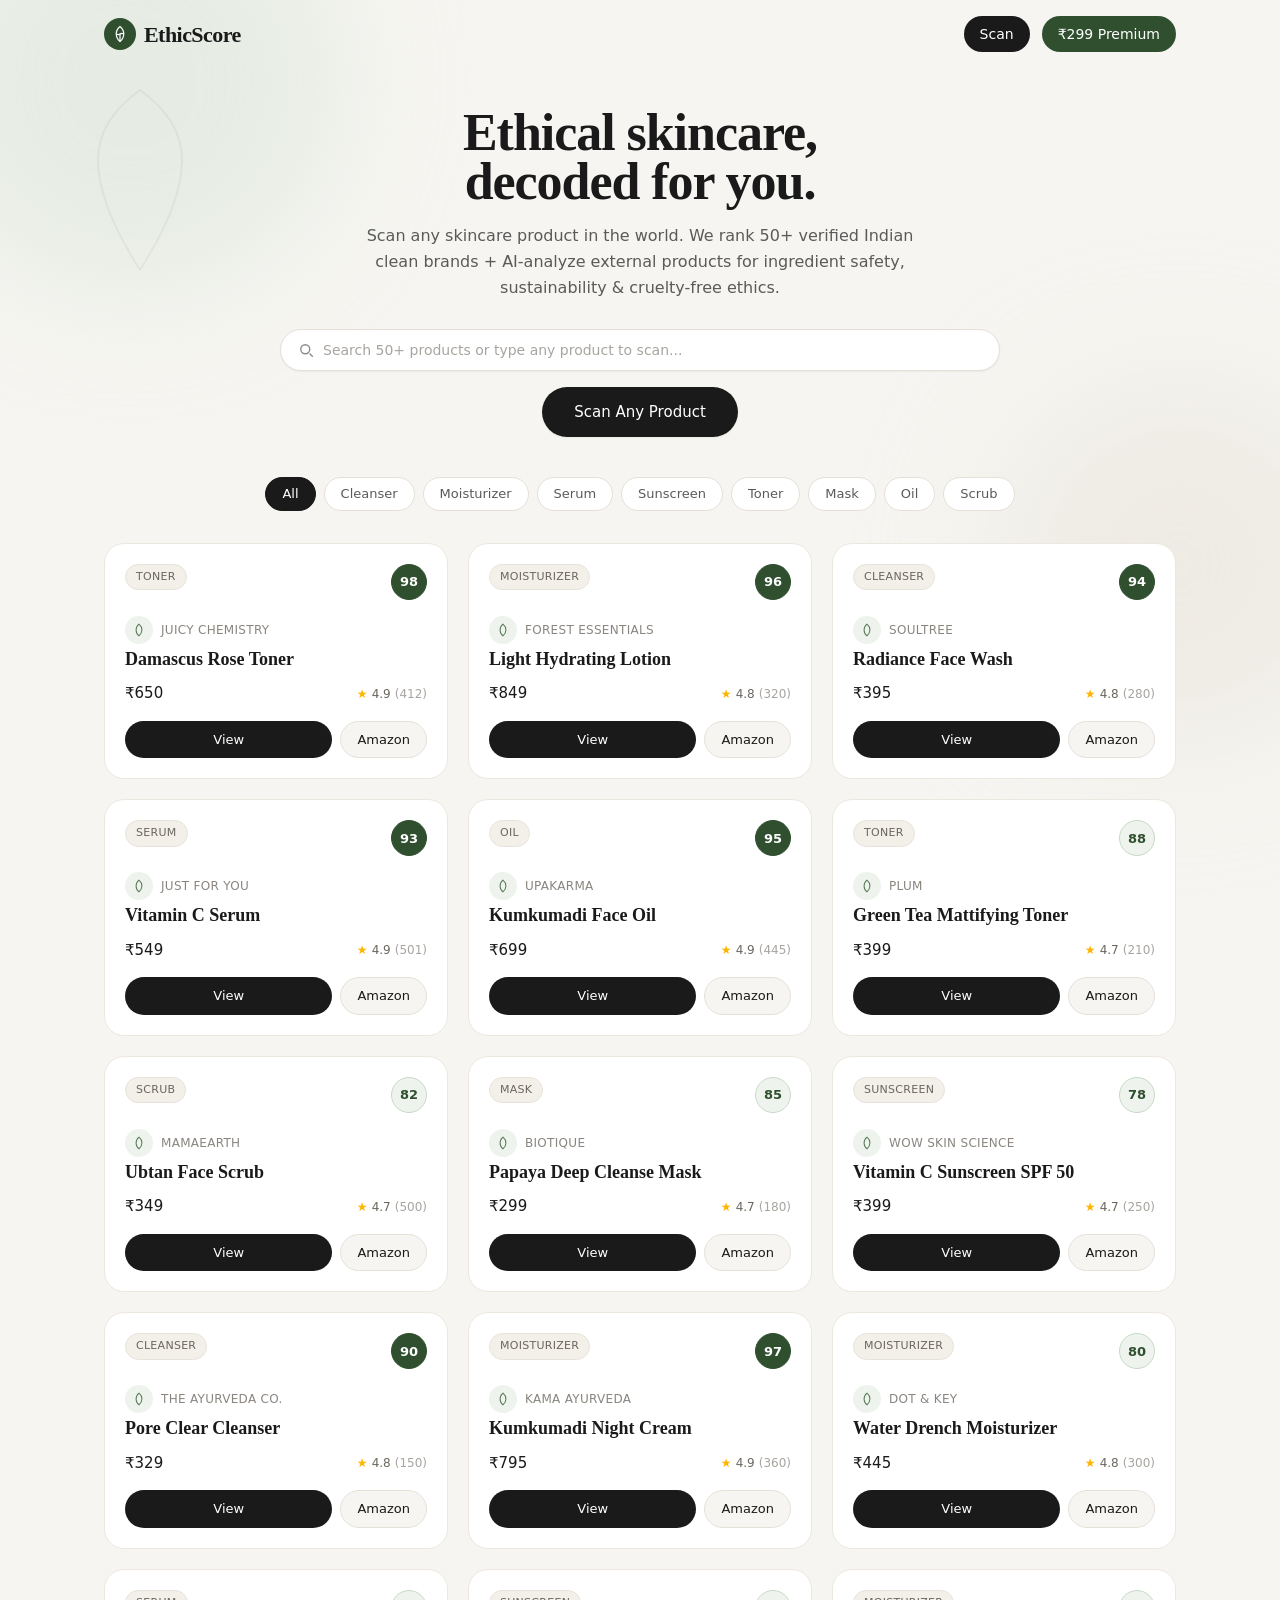
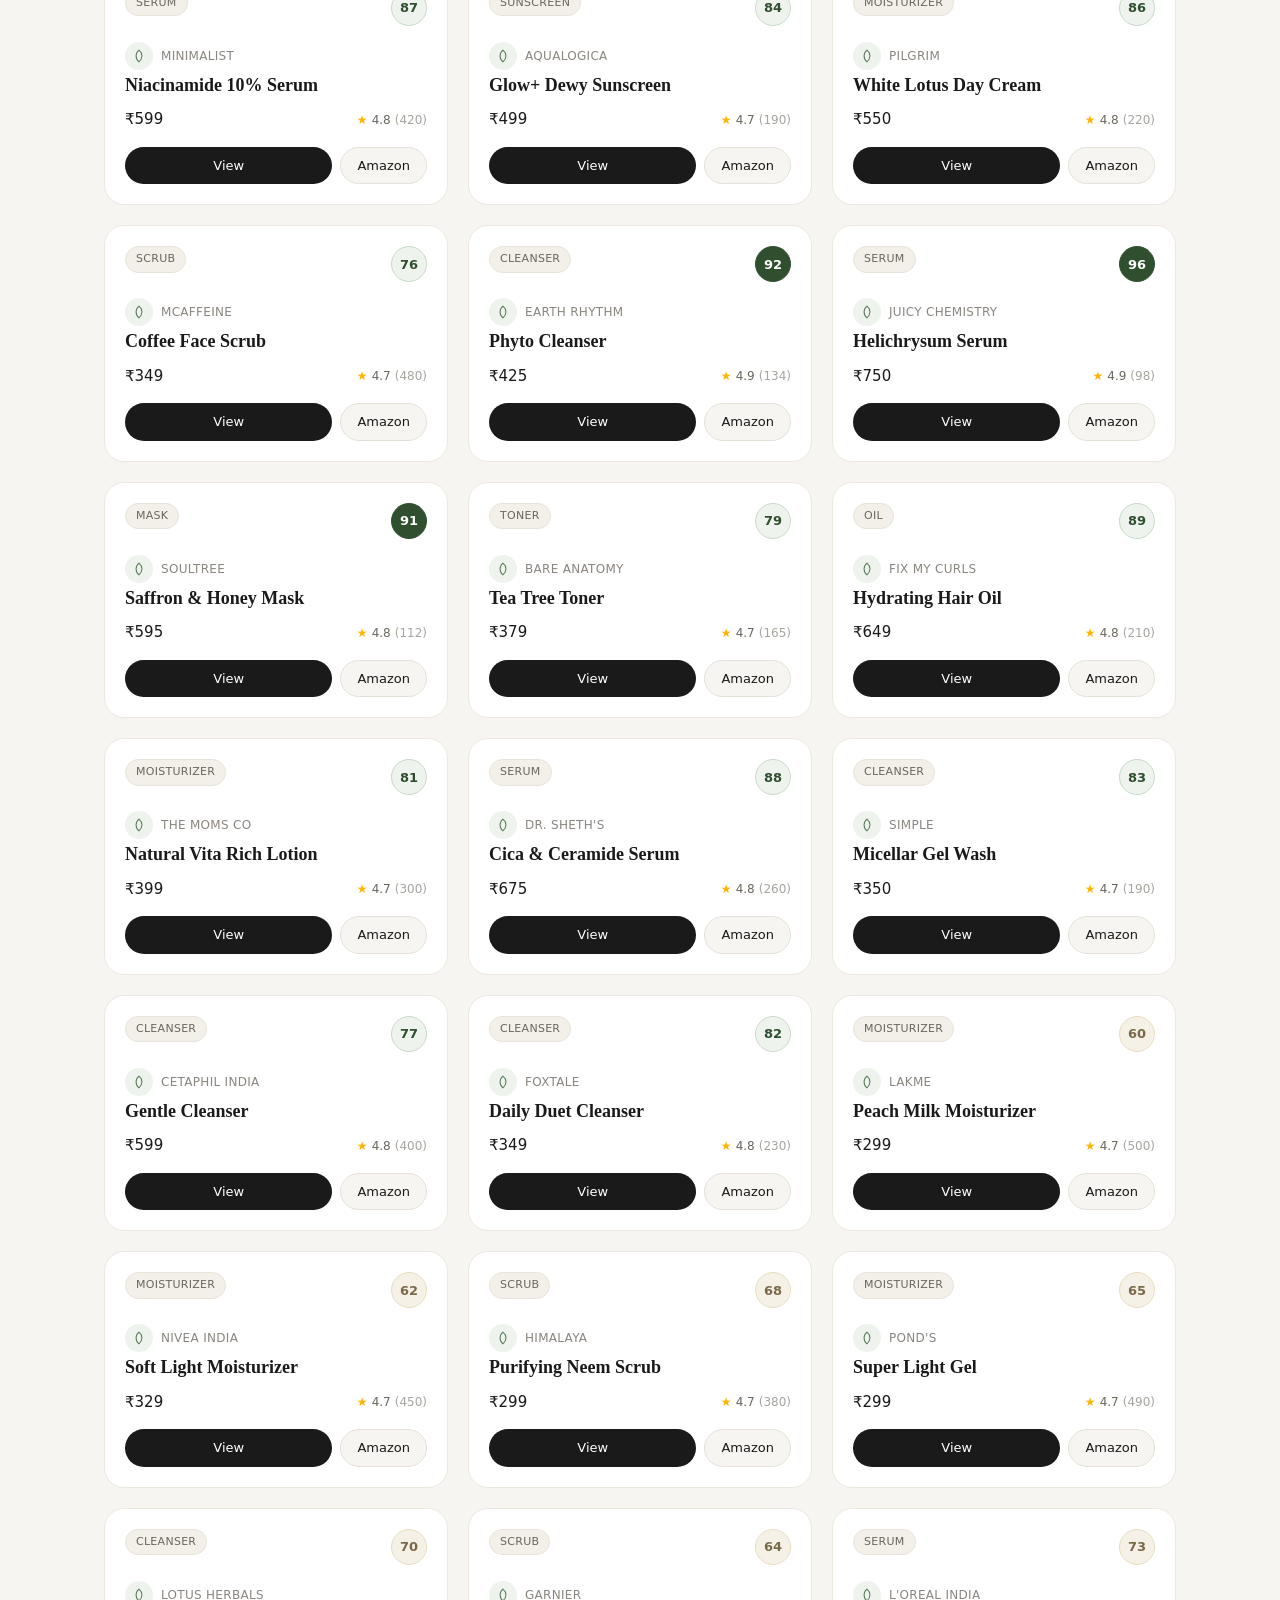
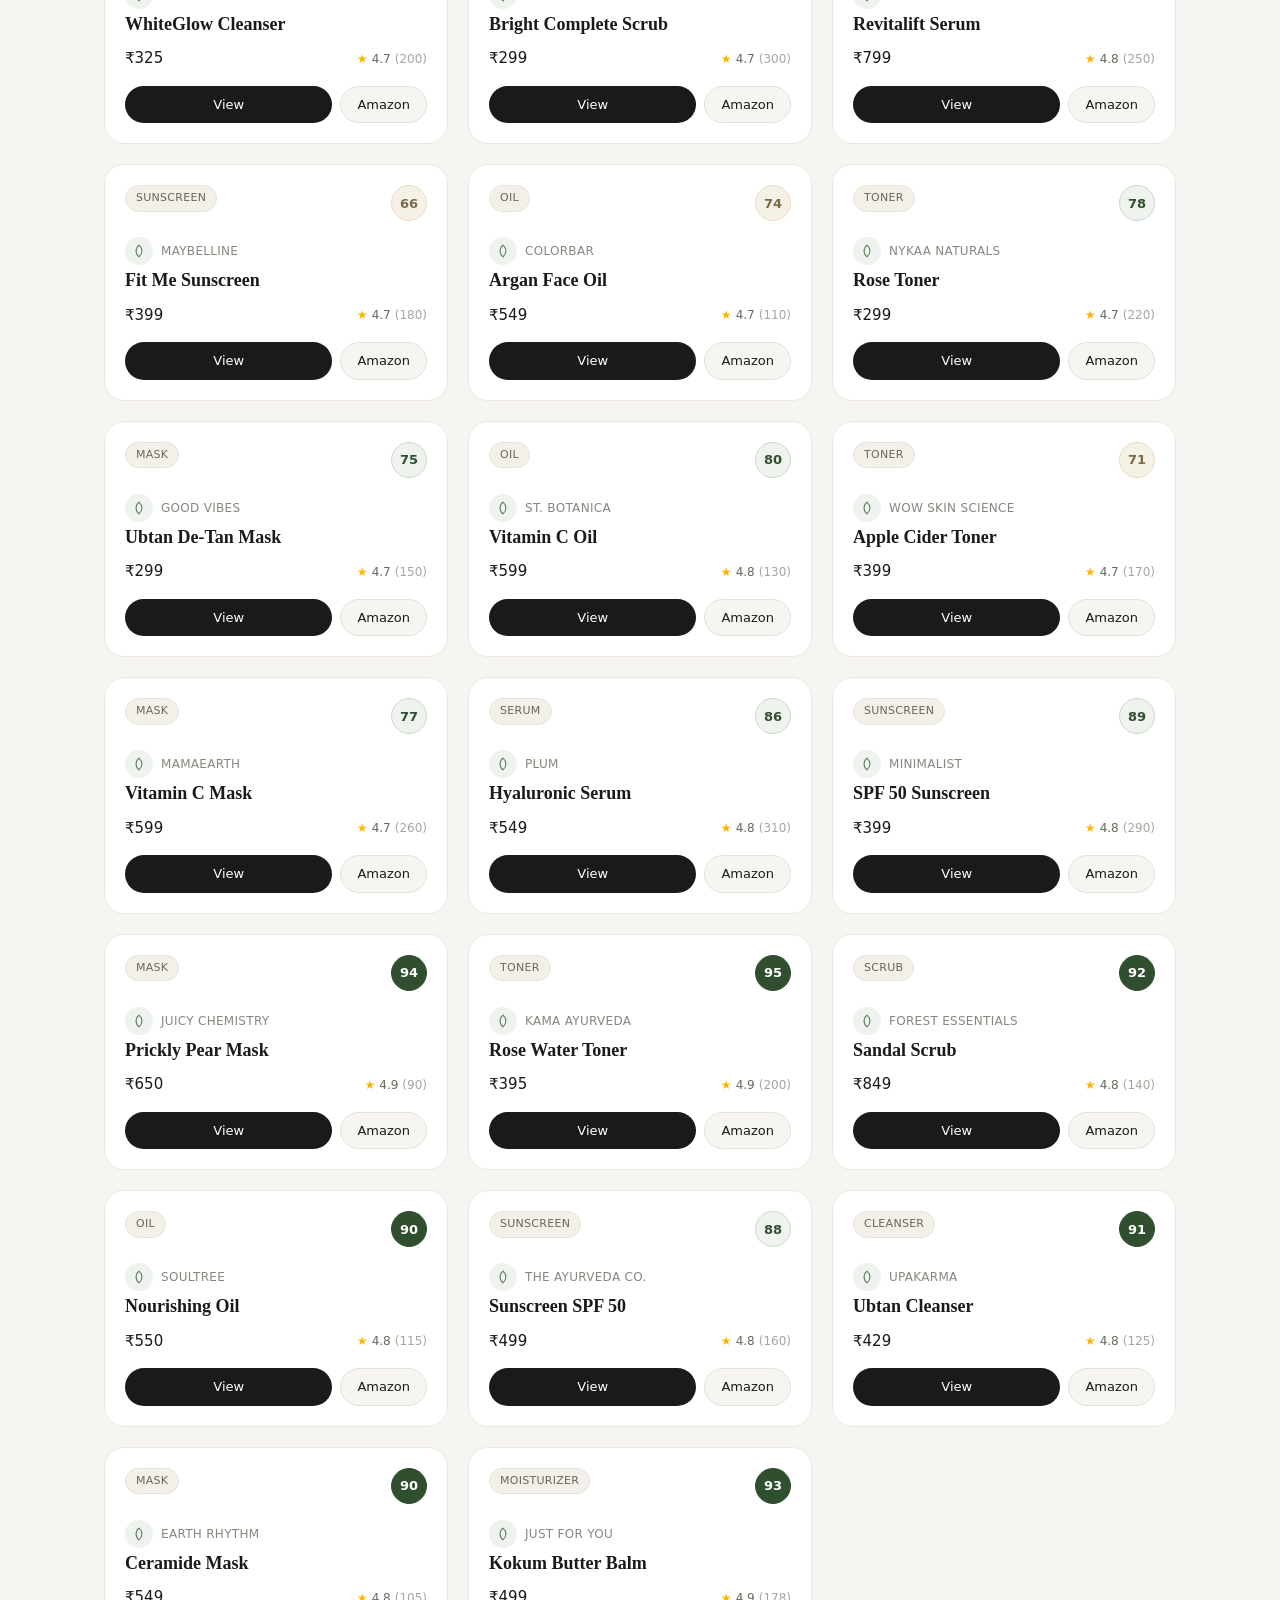
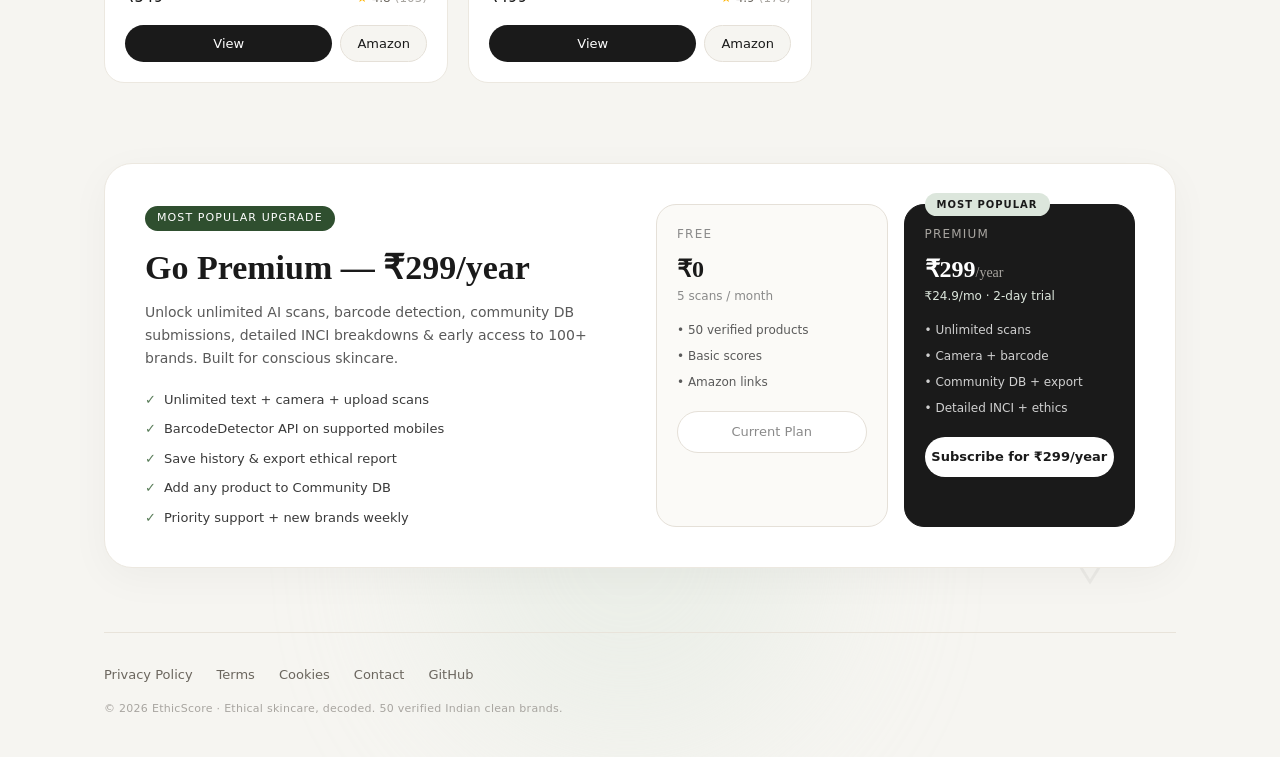
